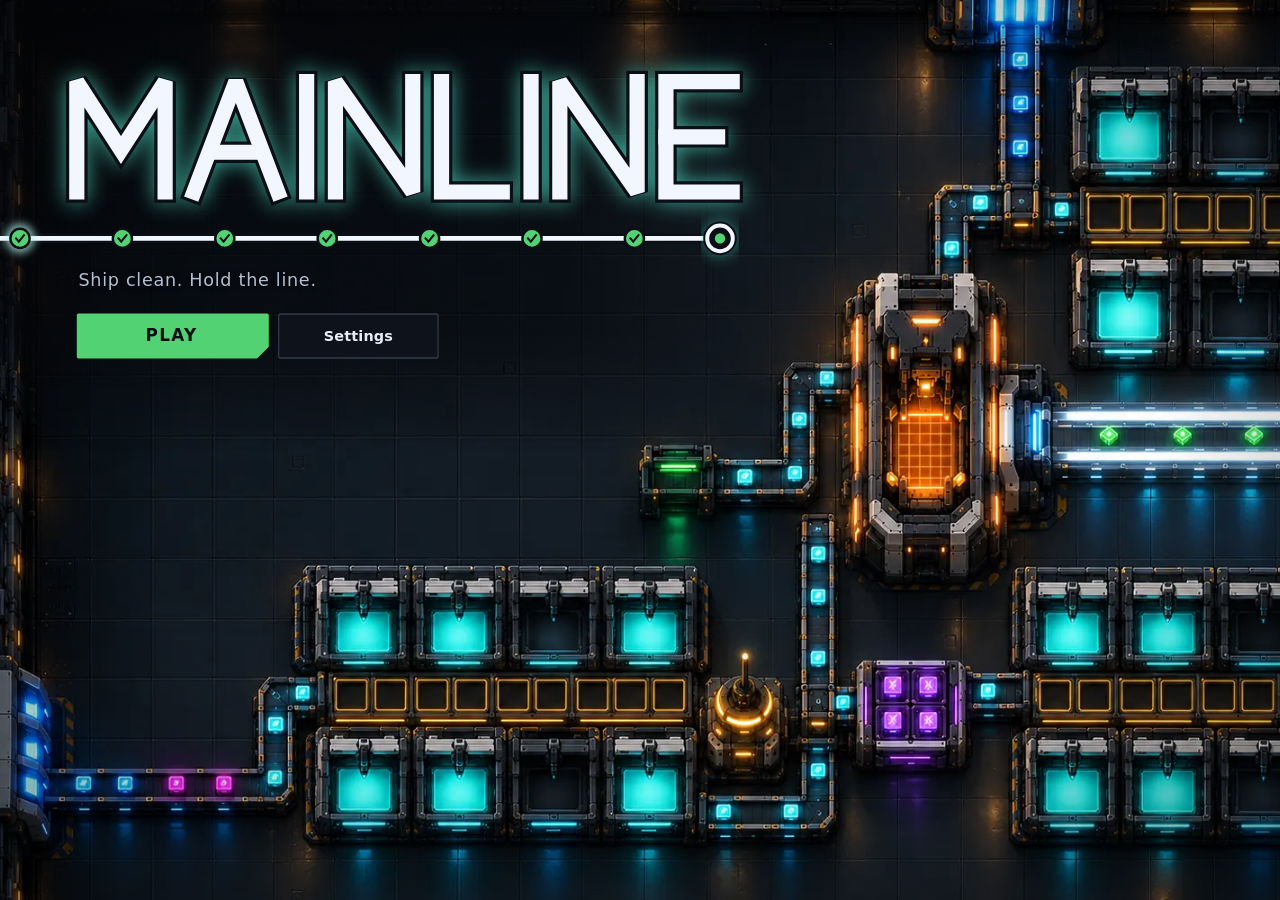
==== mainline/index.html @ 899e0c00 "Add Mainline, a factory builder" ====
<!doctype html>
<html lang="en">
<head>
<meta charset="utf-8">
<meta name="viewport" content="width=device-width,initial-scale=1">
<title>Mainline</title>
<link rel="icon" href="data:,">
<style>
html,body{margin:0;height:100%;background:#0d1117;overflow:hidden}
#app{position:fixed;inset:0}
#world{position:absolute;left:0;top:0;display:block}
#hud{position:absolute;inset:0;pointer-events:none}
</style>
</head>
<body>
<div id="app"><canvas id="world"></canvas><div id="hud"></div></div>
<script type="application/json" id="mainline-art">{"manifest":{"version":2,"pxPerTile":128,"assets":{"belt-cap-n":{"sprite":"sprBelt","kind":"body","tiles":[1,1],"pxPerTile":128,"px":[112,22],"height":"flat","draw":{"x":0.0647,"y":0,"w":0.875,"h":0.1719},"overhang":0,"overhangSolid":0,"emissive":[{"x":0.096,"y":0.07,"w":0.812,"h":0.039}],"files":{"body":"final/belt-cap-n.webp","glow":"final/belt-cap-n.glow.webp"},"accent":"none","anchors":{}},"belt-cap-s":{"sprite":"sprBelt","kind":"body","tiles":[1,1],"pxPerTile":128,"px":[112,30],"height":"flat","draw":{"x":0.0647,"y":0.7656,"w":0.875,"h":0.2344},"overhang":0,"overhangSolid":0,"emissive":[{"x":0.096,"y":0.797,"w":0.812,"h":0.039}],"files":{"body":"final/belt-cap-s.webp","glow":"final/belt-cap-s.glow.webp"},"accent":"none","anchors":{}},"belt-cap-w":{"sprite":"sprBelt","kind":"body","tiles":[1,1],"pxPerTile":128,"px":[23,100],"height":"flat","draw":{"x":0,"y":0.0938,"w":0.1797,"h":0.7812},"overhang":0,"overhangSolid":0,"emissive":[{"x":0.086,"y":0.094,"w":0.039,"h":0.781}],"files":{"body":"final/belt-cap-w.webp","glow":"final/belt-cap-w.glow.webp"},"accent":"none","anchors":{},"mirrors":["belt-cap-e"]},"belt-ew":{"sprite":"sprBelt","kind":"body","tiles":[1,1],"pxPerTile":128,"px":[128,118],"height":"flat","draw":{"x":0,"y":0.0753,"w":1,"h":0.9219},"overhang":0,"overhangSolid":0,"emissive":[{"x":0.094,"y":0.146,"w":0.812,"h":0.688}],"meanColor":"#37383B","files":{"body":"final/belt-ew.webp","glow":"final/belt-ew.glow.webp"},"accent":"none","anchors":{"bed":{"x":0,"y":0.247,"w":1,"h":0.516},"strips":[{"x":0,"y":0.146,"w":1,"h":0.047},{"x":0,"y":0.786,"w":1,"h":0.047}]}},"belt-ne":{"sprite":"sprBelt","kind":"body","tiles":[1,1],"pxPerTile":128,"px":[121,127],"height":"flat","draw":{"x":0.0547,"y":0,"w":0.9453,"h":0.9922},"overhang":0,"overhangSolid":0,"emissive":[{"x":0.109,"y":0.031,"w":0.852,"h":0.852}],"meanColor":"#323437","files":{"body":"final/belt-ne.webp","glow":"final/belt-ne.glow.webp"},"accent":"none","anchors":{"bed":{"x":0.234,"y":0,"w":0.766,"h":0.763},"turn":{"x":1,"y":0,"r":0.5},"strips":{"r":[0.17,0.83]},"lane":{"r0":0.241,"r1":0.764}},"mirrors":["belt-nw"]},"belt-ns":{"sprite":"sprBelt","kind":"body","tiles":[1,1],"pxPerTile":128,"px":[114,128],"height":"flat","draw":{"x":0.0547,"y":0,"w":0.8906,"h":1},"overhang":0,"overhangSolid":0,"emissive":[{"x":0.141,"y":0.062,"w":0.719,"h":0.852}],"meanColor":"#37383B","files":{"body":"final/belt-ns.webp","glow":"final/belt-ns.glow.webp"},"accent":"none","anchors":{"bed":{"x":0.234,"y":0,"w":0.531,"h":1},"strips":[{"x":0.141,"y":0,"w":0.039,"h":1},{"x":0.82,"y":0,"w":0.039,"h":1}]}},"belt-se":{"sprite":"sprBelt","kind":"body","tiles":[1,1],"pxPerTile":128,"px":[120,118],"height":"flat","draw":{"x":0.0625,"y":0.0781,"w":0.9375,"h":0.9219},"overhang":0,"overhangSolid":0,"emissive":[{"x":0.109,"y":0.125,"w":0.844,"h":0.82}],"meanColor":"#333537","files":{"body":"final/belt-se.webp","glow":"final/belt-se.glow.webp"},"accent":"none","anchors":{"bed":{"x":0.234,"y":0.247,"w":0.766,"h":0.753},"turn":{"x":1,"y":1,"r":0.5},"strips":{"r":[0.17,0.83]},"lane":{"r0":0.236,"r1":0.759}},"mirrors":["belt-sw"]},"bridge-e":{"sprite":"sprBridge","kind":"body","tiles":[1,1],"pxPerTile":128,"px":[128,121],"height":"low","draw":{"x":0,"y":-0.0227,"w":1,"h":0.9453},"overhang":0.023,"overhangSolid":0,"emissive":[],"meanColor":"#47494E","files":{"body":"final/bridge-e.webp"},"accent":"none","anchors":{"lamp":{"x":0.11,"y":0.08,"r":0.05},"tube":{"x":0.74,"y":-0.023,"w":0.26,"h":0.73},"span":{"x":1,"y":0.31,"r":0.19},"ramp":[{"x":0,"y":0.52},{"x":0.76,"y":0.33}]},"mirrors":["bridge-w"]},"bridge-n":{"sprite":"sprBridge","kind":"body","tiles":[1,1],"pxPerTile":128,"px":[128,148],"height":"low","draw":{"x":0,"y":-0.1562,"w":1,"h":1.1562},"overhang":0.156,"overhangSolid":0.156,"emissive":[],"meanColor":"#45474B","files":{"body":"final/bridge-n.webp"},"accent":"none","anchors":{"lamp":{"x":0.89,"y":0.73,"r":0.055},"tube":{"x":0,"y":-0.157,"w":1,"h":0.25},"span":{"x":0.5,"y":-0.02,"r":0.19},"ramp":[{"x":0.5,"y":1},{"x":0.5,"y":0.08}]}},"bridge-s":{"sprite":"sprBridge","kind":"body","tiles":[1,1],"pxPerTile":128,"px":[128,127],"height":"low","draw":{"x":0,"y":0.0078,"w":1,"h":0.9922},"overhang":0,"overhangSolid":0,"emissive":[],"meanColor":"#434448","files":{"body":"final/bridge-s.webp"},"accent":"none","anchors":{"lamp":{"x":0.875,"y":0.075,"r":0.05},"tube":{"x":0.1,"y":0.655,"w":0.8,"h":0.345},"span":{"x":0.5,"y":0.85,"r":0.19},"ramp":[{"x":0.5,"y":0},{"x":0.5,"y":0.62}]}},"checks-ew":{"sprite":"sprChecks","kind":"body","tiles":[1,1],"pxPerTile":128,"px":[72,136],"height":"low","draw":{"x":0.2188,"y":-0.0625,"w":0.5625,"h":1.0625},"overhang":0.062,"overhangSolid":0.062,"emissive":[{"x":0.219,"y":0.188,"w":0.5,"h":0.438},{"x":0.281,"y":0.875,"w":0.438,"h":0.125}],"meanColor":"#3C3F43","lit":"always","files":{"body":"final/checks-ew.webp","glow":"final/checks-ew.glow.webp"},"accent":"shipped","anchors":{"lamp":{"x":0.685,"y":0.125,"r":0.05},"stamp":{"x":0.4,"y":0.335,"w":0.2,"h":0.17},"doors":[{"x":0.5,"y":0.03,"side":0},{"x":0.5,"y":0.93,"side":2}]}},"checks-ns":{"sprite":"sprChecks","kind":"body","tiles":[1,1],"pxPerTile":128,"px":[128,88],"height":"low","draw":{"x":0,"y":0.1562,"w":1,"h":0.6875},"overhang":0,"overhangSolid":0,"emissive":[{"x":0.125,"y":0.218,"w":0.75,"h":0.625}],"meanColor":"#3D4043","lit":"always","files":{"body":"final/checks-ns.webp","glow":"final/checks-ns.glow.webp"},"accent":"shipped","anchors":{"lamp":{"x":0.86,"y":0.29,"r":0.05},"stamp":{"x":0.36,"y":0.33,"w":0.24,"h":0.17},"doors":[{"x":0.05,"y":0.45,"side":3},{"x":0.95,"y":0.45,"side":1}]}},"chips":{"sprite":"items","kind":"sheet","tiles":[1,1],"pxPerTile":128,"px":[128,128],"files":{"request":"final/chips-request.webp","change":"final/chips-change.webp","note":"final/chips-note.webp","card":"final/chips-card.webp"},"parts":{"request":{"w":0.5625,"h":0.5938},"change":{"w":0.5781,"h":0.3906},"note":{"w":0.5625,"h":0.5},"card":{"w":0.2969,"h":0.3125}},"accent":"none","anchors":{}},"controller":{"sprite":"sprController","kind":"body","tiles":[2,2],"pxPerTile":128,"px":[248,288],"height":"mast","draw":{"x":0.0312,"y":-0.36,"w":1.9375,"h":2.25},"overhang":0.36,"overhangSolid":0,"emissive":[{"x":0.343,"y":0.015,"w":1.312,"h":1.375},{"x":0.656,"y":1.765,"w":0.688,"h":0.062},{"x":0.906,"y":-0.36,"w":0.188,"h":0.188}],"meanColor":"#363537","glowBy":{"idle":0.12,"pass":1},"lit":"state","files":{"body":"final/controller.webp","glow":"final/controller.glow.webp"},"accent":"task","anchors":{"lamp":{"x":1.79,"y":0.21,"r":0.08},"socket":{"x":1,"y":0.72,"r":0.21},"ring":{"x":1,"y":0.71,"rx":0.62,"ry":0.55,"inner":0.52},"list":{"x":0.7,"y":0.95,"w":0.6,"h":0.24}}},"decal-hazard":{"sprite":"floor paint","kind":"decal","tiles":[3,1],"pxPerTile":64,"px":[224,27],"draw":{"x":0,"y":0,"w":3.5,"h":0.4219},"files":{"body":"final/decal-hazard.webp"},"accent":"decision","anchors":{}},"decal-zone":{"sprite":"floor paint","kind":"decal","tiles":[3,2],"pxPerTile":64,"px":[192,116],"draw":{"x":0,"y":0,"w":3,"h":1.8125},"files":{"body":"final/decal-zone.webp"},"accent":"none","anchors":{}},"dock":{"sprite":"sprDock","kind":"body","tiles":[2,4],"pxPerTile":128,"px":[248,606],"height":"edge","draw":{"x":0.0312,"y":-0.7644,"w":1.9375,"h":4.7344},"overhang":0.764,"overhangSolid":0.764,"emissive":[{"x":0.281,"y":0.486,"w":1.438,"h":2.688},{"x":0.343,"y":-0.764,"w":1.438,"h":0.125},{"x":0.281,"y":3.674,"w":1.438,"h":0.125},{"x":0.093,"y":-0.576,"w":0.125,"h":0.188},{"x":1.781,"y":-0.576,"w":0.125,"h":0.188}],"meanColor":"#27292D","lit":"state","files":{"body":"final/dock.webp","glow":"final/dock.glow.webp"},"accent":"decision","anchors":{"lamp":{"x":1.49,"y":0.3,"r":0.06},"bell":{"x":0.51,"y":0.3,"r":0.06},"desk":{"x":0.38,"y":0.52,"w":1.22,"h":0.12},"hold":{"x":0.5,"y":1,"w":1,"h":1.92,"cols":4,"rows":8},"rules":{"x":0.38,"y":3.26,"w":1.24,"h":0.11},"shipDoor":{"x":1.82,"y":1.56,"w":0.08,"h":0.8},"inlets":[{"x":0.5,"y":-0.27,"side":0},{"x":1.5,"y":-0.27,"side":0},{"x":0.14,"y":0.5,"side":3},{"x":0.14,"y":1.5,"side":3},{"x":0.14,"y":2.5,"side":3},{"x":0.14,"y":3.5,"side":3},{"x":0.5,"y":3.9,"side":2},{"x":1.5,"y":3.9,"side":2}],"crane":{"x":0.08,"y":-0.76,"w":1.84,"h":0.95}}},"floor":{"sprite":"floor","kind":"texture","tiles":[8,8],"pxPerTile":64,"px":[512,512],"files":{"body":"final/floor.webp"},"accent":"none","anchors":{}},"intake-e":{"sprite":"sprIntake","kind":"body","tiles":[1,1],"pxPerTile":128,"px":[128,124],"height":"low","draw":{"x":0,"y":0.0713,"w":1,"h":0.9688},"overhang":0,"overhangSolid":0,"emissive":[{"x":0.188,"y":0.259,"w":0.688,"h":0.5}],"meanColor":"#373A3E","glowBy":{"dark":0,"working":0.9},"lit":"state","files":{"body":"final/intake-e.webp","glow":"final/intake-e.glow.webp"},"accent":"request","anchors":{"lamp":{"x":0.865,"y":0.145,"r":0.06},"trayPips":{"x":0.29,"y":0.84,"w":0.46,"h":0.07},"hood":{"x":0,"y":0.17,"w":0.235,"h":0.71},"plate":{"x":0.22,"y":0.37,"w":0.6,"h":0.26},"outlet":{"x":0.9,"y":0.49}},"mirrors":["intake-w"]},"intake-n":{"sprite":"sprIntake","kind":"body","tiles":[1,1],"pxPerTile":128,"px":[128,124],"height":"low","draw":{"x":0,"y":0.0312,"w":1,"h":0.9688},"overhang":0,"overhangSolid":0,"emissive":[{"x":0.125,"y":0.156,"w":0.688,"h":0.625}],"meanColor":"#3A3C40","glowBy":{"dark":0,"working":0.9},"lit":"state","files":{"body":"final/intake-n.webp","glow":"final/intake-n.glow.webp"},"accent":"request","anchors":{"lamp":{"x":0.905,"y":0.105,"r":0.055},"trayPips":{"x":0.06,"y":0.2,"w":0.07,"h":0.4},"hood":{"x":0.08,"y":0.67,"w":0.84,"h":0.28},"plate":{"x":0.25,"y":0.2,"w":0.5,"h":0.5},"outlet":{"x":0.5,"y":0.07}}},"intake-s":{"sprite":"sprIntake","kind":"body","tiles":[1,1],"pxPerTile":128,"px":[128,122],"height":"low","draw":{"x":0,"y":0.0469,"w":1,"h":0.9531},"overhang":0,"overhangSolid":0,"emissive":[{"x":0.25,"y":0.172,"w":0.5,"h":0.562}],"meanColor":"#3A3E42","glowBy":{"dark":0,"working":0.9},"lit":"state","files":{"body":"final/intake-s.webp","glow":"final/intake-s.glow.webp"},"accent":"request","anchors":{"lamp":{"x":0.925,"y":0.115,"r":0.05},"trayPips":{"x":0.065,"y":0.27,"w":0.06,"h":0.38},"hood":{"x":0.1,"y":0.03,"w":0.8,"h":0.235},"plate":{"x":0.27,"y":0.23,"w":0.47,"h":0.47},"outlet":{"x":0.5,"y":0.93}}},"keyart":{"sprite":"title screen","kind":"illustration","tiles":[16,10],"pxPerTile":100,"px":[1600,1000],"files":{"body":"final/keyart.webp"},"accent":"none","anchors":{}},"library":{"sprite":"sprLibrary","kind":"body","tiles":[2,2],"pxPerTile":128,"px":[248,252],"height":"bay","draw":{"x":0.0312,"y":0.0012,"w":1.9375,"h":1.9688},"overhang":0,"overhangSolid":0,"emissive":[{"x":0.156,"y":1.563,"w":1.688,"h":0.125},{"x":0.343,"y":1.813,"w":1.312,"h":0.125}],"meanColor":"#35373B","glowBy":{"emptyShelf":0.3,"currentNote":0.8},"lit":"always","files":{"body":"final/library.webp","glow":"final/library.glow.webp"},"accent":"context","anchors":{"lamp":{"x":1.69,"y":0.09,"r":0.06},"slots":[{"x":0.165,"y":0.27,"w":0.31,"h":1.22},{"x":0.6,"y":0.27,"w":0.31,"h":1.22},{"x":1.065,"y":0.27,"w":0.31,"h":1.22},{"x":1.5,"y":0.27,"w":0.31,"h":1.22}],"doors":[{"x":0.5,"y":0.06,"side":0},{"x":1.5,"y":0.06,"side":0},{"x":1.94,"y":0.5,"side":1},{"x":1.94,"y":1.5,"side":1},{"x":1.5,"y":1.94,"side":2},{"x":0.5,"y":1.94,"side":2},{"x":0.06,"y":1.5,"side":3},{"x":0.06,"y":0.5,"side":3}]}},"mainline":{"sprite":"sprMainline","kind":"body","tiles":[2,2],"pxPerTile":128,"px":[256,256],"height":"flat","draw":{"x":0,"y":0,"w":2,"h":2},"overhang":0,"overhangSolid":0,"emissive":[{"x":0,"y":0.438,"w":2,"h":0.25},{"x":0,"y":1.25,"w":2,"h":0.25}],"meanColor":"#2E333B","lit":"state","files":{"body":"final/mainline.webp","glow":"final/mainline.glow.webp"},"accent":"review","anchors":{"rails":[{"x":0,"y":0.49,"w":2,"h":0.125},{"x":0,"y":1.28,"w":2,"h":0.13}],"bed":{"x":0,"y":0.63,"w":2,"h":0.64}}},"pillar":{"sprite":"sprPillar","kind":"body","tiles":[2,2],"pxPerTile":128,"px":[248,248],"height":"low","draw":{"x":0.0312,"y":0.0325,"w":1.9375,"h":1.9375},"overhang":0,"overhangSolid":0,"emissive":[{"x":0.414,"y":1.54,"w":1.172,"h":0.055}],"meanColor":"#1F2125","files":{"body":"final/pillar.webp","glow":"final/pillar.glow.webp"},"accent":"none","anchors":{}},"plates":{"sprite":"cards and the shipped bead","kind":"sheet","tiles":[1,1],"pxPerTile":128,"px":[128,128],"files":{"queued":"final/plates-queued.webp","active":"final/plates-active.webp","shipped":"final/plates-shipped.webp"},"parts":{"queued":{"w":0.3438,"h":0.3203},"active":{"w":0.3438,"h":0.3359},"shipped":{"w":0.2969,"h":0.3047}},"accent":"none","anchors":{}},"port-n":{"sprite":"sprPort","kind":"body","tiles":[3,2],"pxPerTile":128,"px":[389,350],"height":"edge","draw":{"x":-0.0195,"y":-0.7344,"w":3.0391,"h":2.7344},"overhang":0.734,"overhangSolid":0.734,"emissive":[{"x":0.292,"y":0.078,"w":2.438,"h":0.75},{"x":2.105,"y":1.078,"w":0.812,"h":0.625},{"x":0.105,"y":1.078,"w":0.75,"h":0.625},{"x":1.168,"y":1.078,"w":0.688,"h":0.625}],"meanColor":"#393D42","lit":"state","files":{"body":"final/port-n.webp","glow":"final/port-n.glow.webp"},"accent":"request","anchors":{"mouths":[{"x":0.2,"y":1.15,"w":0.6,"h":0.49},{"x":1.2,"y":1.15,"w":0.6,"h":0.49},{"x":2.2,"y":1.15,"w":0.6,"h":0.49}],"bar":{"x":0.33,"y":0.107,"w":2.33,"h":0.114},"stack":{"x":0.967,"y":0.372,"w":1.074,"h":0.278,"holds":12},"mapEdge":{"side":"north","y":1},"stencil":{"x":3.4,"y":1.25,"w":3,"h":0.5}}},"port-s":{"sprite":"sprPort","kind":"body","tiles":[3,2],"pxPerTile":128,"px":[417,272],"height":"edge","draw":{"x":-0.1289,"y":0.003,"w":3.2578,"h":2.125},"overhang":0,"overhangSolid":0,"emissive":[{"x":0.121,"y":1.253,"w":2.75,"h":0.188},{"x":0.121,"y":0.003,"w":0.75,"h":0.625},{"x":1.121,"y":0.003,"w":0.75,"h":0.625},{"x":2.121,"y":0.003,"w":0.75,"h":0.625}],"meanColor":"#363A3F","lit":"state","files":{"body":"final/port-s.webp","glow":"final/port-s.glow.webp"},"accent":"request","anchors":{"mouths":[{"x":0.217,"y":0.099,"w":0.564,"h":0.402},{"x":1.217,"y":0.099,"w":0.564,"h":0.402},{"x":2.217,"y":0.099,"w":0.564,"h":0.402}],"bar":{"x":0.196,"y":1.28,"w":2.606,"h":0.08},"stack":{"x":0.955,"y":0.999,"w":1.087,"h":0.189,"holds":12},"mapEdge":{"side":"south","y":1},"stencil":{"x":3.4,"y":0.25,"w":3,"h":0.5}}},"port-w":{"sprite":"sprPort","kind":"body","tiles":[2,3],"pxPerTile":128,"px":[267,435],"height":"edge","draw":{"x":-0.129,"y":-0.0964,"w":2.0859,"h":3.3984},"overhang":0.096,"overhangSolid":0.096,"emissive":[{"x":1.121,"y":2.154,"w":0.75,"h":0.688},{"x":1.121,"y":1.154,"w":0.75,"h":0.625},{"x":0.183,"y":0.092,"w":0.188,"h":2.438},{"x":1.121,"y":0.216,"w":0.75,"h":0.562}],"meanColor":"#36383D","lit":"state","files":{"body":"final/port-w.webp","glow":"final/port-w.glow.webp"},"accent":"request","anchors":{"mouths":[{"x":1.205,"y":0.275,"w":0.59,"h":0.45},{"x":1.205,"y":1.275,"w":0.59,"h":0.45},{"x":1.205,"y":2.275,"w":0.59,"h":0.45}],"bar":{"x":0.2025,"y":0.163,"w":0.1,"h":2.308},"stack":{"x":0.389,"y":0.782,"w":0.311,"h":1.107,"holds":12},"mapEdge":{"side":"west","x":1},"stencil":{"x":1.2,"y":-0.75,"w":3,"h":0.5}},"mirrors":["port-e"]},"rack":{"sprite":"sprRack","kind":"body","tiles":[1,1],"pxPerTile":128,"px":[128,107],"height":"flat","draw":{"x":0,"y":0.082,"w":1,"h":0.8359},"overhang":0,"overhangSolid":0,"emissive":[{"x":0,"y":0.27,"w":1,"h":0.438},{"x":0.062,"y":0.832,"w":0.875,"h":0.062}],"meanColor":"#1D1E20","glowBy":{"lit":0.6},"lit":"always","files":{"body":"final/rack.webp","glow":"final/rack.glow.webp"},"accent":"task","anchors":{"slots":[{"x":0.075,"y":0.285,"w":0.37,"h":0.37},{"x":0.545,"y":0.285,"w":0.38,"h":0.37}],"clipRail":{"x":0.07,"y":0.09,"w":0.86,"h":0.11},"clipDial":{"x":0.5,"y":0.03,"r":0.3},"clipLatch":{"x":0.5,"y":0.03,"r":0.3}}},"reviewer-ew":{"sprite":"sprReviewer","kind":"body","tiles":[1,1],"pxPerTile":128,"px":[81,122],"height":"low","draw":{"x":0.1836,"y":-0.1031,"w":0.6328,"h":0.9531},"overhang":0.103,"overhangSolid":0.095,"emissive":[{"x":0.246,"y":0.272,"w":0.562,"h":0.5},{"x":0.184,"y":-0.103,"w":0.375,"h":0.125}],"meanColor":"#3B3E43","lit":"always","files":{"body":"final/reviewer-ew.webp","glow":"final/reviewer-ew.glow.webp"},"accent":"review","anchors":{"lamp":{"x":0.64,"y":-0.035,"r":0.045},"badge":{"x":0.5,"y":0.5,"r":0.14},"bar":{"x":0.36,"y":0.38,"w":0.28,"h":0.25},"doors":[{"x":0.33,"y":0.05,"side":0},{"x":0.5,"y":0.92,"side":2}]}},"reviewer-ns":{"sprite":"sprReviewer","kind":"body","tiles":[1,1],"pxPerTile":128,"px":[128,127],"height":"low","draw":{"x":0,"y":-0.1342,"w":1,"h":0.9922},"overhang":0.134,"overhangSolid":0.119,"emissive":[{"x":0.25,"y":0.241,"w":0.562,"h":0.5},{"x":0.125,"y":-0.134,"w":0.438,"h":0.188}],"meanColor":"#3A3D41","lit":"always","files":{"body":"final/reviewer-ns.webp","glow":"final/reviewer-ns.glow.webp"},"accent":"review","anchors":{"lamp":{"x":0.73,"y":-0.035,"r":0.05},"badge":{"x":0.5,"y":0.49,"r":0.14},"bar":{"x":0.36,"y":0.37,"w":0.28,"h":0.25},"doors":[{"x":0.08,"y":0.5,"side":3},{"x":0.92,"y":0.5,"side":1}]}},"span-ew":{"sprite":"sprBridge","kind":"body","tiles":[1,1],"pxPerTile":128,"px":[128,70],"height":"low","draw":{"x":0,"y":0.2266,"w":1,"h":0.5469},"overhang":0,"overhangSolid":0,"emissive":[],"meanColor":"#545A60","files":{"body":"final/span-ew.webp"},"accent":"none","anchors":{"rails":{"x":0,"y":0.3,"w":1,"h":0.4}}},"span-ns":{"sprite":"sprBridge","kind":"body","tiles":[1,1],"pxPerTile":128,"px":[54,128],"height":"low","draw":{"x":0.2891,"y":0,"w":0.4219,"h":1},"overhang":0,"overhangSolid":0,"emissive":[],"meanColor":"#5D5F62","files":{"body":"final/span-ns.webp"},"accent":"none","anchors":{"rails":{"x":0.29,"y":0,"w":0.42,"h":1}}},"splitter-e-south":{"sprite":"sprSplitter","kind":"body","tiles":[1,1],"pxPerTile":128,"px":[128,126],"height":"low","draw":{"x":0,"y":0.0628,"w":1,"h":0.9844},"overhang":0,"overhangSolid":0,"emissive":[{"x":0.344,"y":0.477,"w":0.359,"h":0.227}],"meanColor":"#2E3136","files":{"body":"final/splitter-e-south.webp","glow":"final/splitter-e-south.glow.webp"},"accent":"none","anchors":{"lamp":{"x":0.83,"y":0.175,"r":0.04},"hood":{"x":0.19,"y":0.235,"w":0.62,"h":0.53},"doors":[{"x":0.95,"y":0.5,"side":1,"role":"front"},{"x":0.5,"y":0.1,"side":0,"role":"side"},{"x":0.5,"y":0.97,"side":2,"role":"side"}],"inlet":{"x":0.05,"y":0.5,"side":3},"blade":{"x":0.344,"y":0.477,"w":0.352,"h":0.211}},"mirrors":["splitter-w-south"]},"splitter-e":{"sprite":"sprSplitter","kind":"body","tiles":[1,1],"pxPerTile":128,"px":[128,127],"height":"low","draw":{"x":0,"y":0.0739,"w":1,"h":0.9922},"overhang":0,"overhangSolid":0,"emissive":[{"x":0.336,"y":0.277,"w":0.414,"h":0.273}],"meanColor":"#2E3137","files":{"body":"final/splitter-e.webp","glow":"final/splitter-e.glow.webp"},"accent":"none","anchors":{"lamp":{"x":0.83,"y":0.18,"r":0.04},"hood":{"x":0.19,"y":0.21,"w":0.62,"h":0.58},"doors":[{"x":0.95,"y":0.5,"side":1,"role":"front"},{"x":0.5,"y":0.11,"side":0,"role":"side"},{"x":0.5,"y":0.95,"side":2,"role":"side"}],"inlet":{"x":0.05,"y":0.5,"side":3},"blade":{"x":0.336,"y":0.285,"w":0.398,"h":0.258}},"mirrors":["splitter-w"]},"splitter-n":{"sprite":"sprSplitter","kind":"body","tiles":[1,1],"pxPerTile":128,"px":[128,125],"height":"low","draw":{"x":0,"y":0.0717,"w":1,"h":0.9766},"overhang":0,"overhangSolid":0,"emissive":[{"x":0.195,"y":0.251,"w":0.344,"h":0.578}],"meanColor":"#303238","files":{"body":"final/splitter-n.webp","glow":"final/splitter-n.glow.webp"},"accent":"none","anchors":{"lamp":{"x":0.83,"y":0.175,"r":0.04},"hood":{"x":0.19,"y":0.235,"w":0.62,"h":0.53},"doors":[{"x":0.5,"y":0.1,"side":0,"role":"front"},{"x":0.95,"y":0.5,"side":1,"role":"side"},{"x":0.05,"y":0.5,"side":3,"role":"side"}],"inlet":{"x":0.5,"y":0.97,"side":2},"blade":{"x":0.203,"y":0.251,"w":0.328,"h":0.57}}},"splitter-s":{"sprite":"sprSplitter","kind":"body","tiles":[1,1],"pxPerTile":128,"px":[128,127],"height":"low","draw":{"x":0,"y":0.0639,"w":1,"h":0.9922},"overhang":0,"overhangSolid":0,"emissive":[{"x":0.328,"y":0.314,"w":0.43,"h":0.516}],"meanColor":"#2F3237","files":{"body":"final/splitter-s.webp","glow":"final/splitter-s.glow.webp"},"accent":"none","anchors":{"lamp":{"x":0.83,"y":0.175,"r":0.04},"hood":{"x":0.185,"y":0.225,"w":0.63,"h":0.53},"doors":[{"x":0.5,"y":0.97,"side":2,"role":"front"},{"x":0.05,"y":0.5,"side":3,"role":"side"},{"x":0.95,"y":0.5,"side":1,"role":"side"}],"inlet":{"x":0.5,"y":0.1,"side":0},"blade":{"x":0.328,"y":0.314,"w":0.414,"h":0.508}}},"wall-corner":{"sprite":"wall","kind":"body","tiles":[1,1],"pxPerTile":128,"px":[128,341],"height":"edge","draw":{"x":0,"y":-1.6641,"w":1,"h":2.6641},"overhang":1.664,"overhangSolid":1.656,"emissive":[{"x":0.125,"y":0.648,"w":0.75,"h":0.062}],"meanColor":"#222528","lit":"always","files":{"body":"final/wall-corner.webp","glow":"final/wall-corner.glow.webp"},"accent":"request","anchors":{"mapEdge":{"corner":"north-west","x":1,"y":1},"cap":{"x":0,"y":-1.664,"w":1,"h":0.305}},"mirrors":["wall-corner-ne"]},"wall-ew":{"sprite":"wall","kind":"body","tiles":[4,1],"pxPerTile":128,"px":[512,249],"height":"edge","draw":{"x":0,"y":-0.9453,"w":4,"h":1.9453},"overhang":0.945,"overhangSolid":0.945,"emissive":[{"x":0.062,"y":0.68,"w":0.875,"h":0.125},{"x":1.062,"y":0.68,"w":0.875,"h":0.125},{"x":2.062,"y":0.68,"w":0.875,"h":0.125},{"x":3.062,"y":0.68,"w":0.875,"h":0.125}],"meanColor":"#242629","lit":"always","files":{"body":"final/wall-ew.webp","glow":"final/wall-ew.glow.webp"},"accent":"request","anchors":{"mapEdge":{"side":"north","y":1},"plinth":{"x":0,"y":0.61,"w":4,"h":0.39},"cap":{"x":0,"y":-0.945,"w":4,"h":0.172}}},"wall-ns":{"sprite":"wall","kind":"body","tiles":[1,4],"pxPerTile":128,"px":[128,545],"height":"edge","draw":{"x":0,"y":-0.2578,"w":1,"h":4.2578},"overhang":0.258,"overhangSolid":0.258,"emissive":[{"x":0.812,"y":-0.258,"w":0.125,"h":1.938},{"x":0.875,"y":2.804,"w":0.062,"h":0.812}],"meanColor":"#27292C","lit":"always","files":{"body":"final/wall-ns.webp","glow":"final/wall-ns.glow.webp"},"accent":"request","anchors":{"mapEdge":{"side":"west","x":1},"cap":{"x":0,"y":-0.258,"w":0.148,"h":4.258}},"mirrors":["wall-ns-e"]},"worker":{"sprite":"sprWorker","kind":"body","tiles":[2,2],"pxPerTile":128,"px":[248,252],"height":"bay","draw":{"x":0.0312,"y":0.0012,"w":1.9375,"h":1.9688},"overhang":0,"overhangSolid":0,"emissive":[{"x":0.219,"y":0.376,"w":1.562,"h":1.188},{"x":0.406,"y":1.689,"w":1.188,"h":0.188},{"x":1.469,"y":0.001,"w":0.25,"h":0.125}],"meanColor":"#373A3E","glowBy":{"dark":0,"copying":0.35,"working":[0.6,0.7,0.8,0.9],"holding":0.2},"lit":"state","files":{"body":"final/worker.webp","glow":"final/worker.glow.webp"},"accent":"change","anchors":{"lamp":{"x":1.526,"y":0.215,"r":0.09},"plate":{"x":0.535,"y":0.658,"w":0.93,"h":0.817},"window":{"x":0.483,"y":1.727,"w":1.034,"h":0.096},"doors":[{"x":0.5,"y":0.09,"side":0},{"x":1.2,"y":0.07,"side":0},{"x":1.9,"y":0.5,"side":1},{"x":1.9,"y":1.5,"side":1},{"x":1.5,"y":1.9,"side":2},{"x":0.5,"y":1.9,"side":2},{"x":0.1,"y":1.5,"side":3},{"x":0.1,"y":0.5,"side":3}]}}}},"files":{"final/belt-cap-n.webp":"UklGRoICAABXRUJQVlA4WAoAAAAQAAAAbwAAFQAAQUxQSFMBAAARCUVtGzEdN/lDvtcxiOh/8rtSHzUaObKtvW0j57xB78+LzOkP+Ama/cWw9Z3fNebVHCyA6iMmYAKe/InL+sRzJwi4IIDnZr7i0n70+MFbzxzHC/nuh6fyDexz86XjHvU4tttn2/WaHM5b9n1/7fE2MzPjbsK8c2SbU3LL9R02MjfE4xGUROY2kezcE5z/P+HS/oMMi12GiBHSISkMkgEBIYCQys5Bp1nSLQRA6Os0YBYREFIhgCCxsTwVi+UpBFKRZrAnDDRc0shSCSBZJASQnNlAqRcWKWRx/[base64]/Kw3XonWLiZJYxUOHgw6ryQXEQzCsAAP7eNKvQWlF19qduheQz0MtOY9PxmzbolxZtWJLlwzNiSG44MDSWDK8MLYNh9hrvY+NU3LftuCn2OfKXSEA+D41vmKEOnvEy/4uQH2kB9o/zHIBZzKtd6Q5KXk+mBHrrk9hTeum2CfkbI+UNwdB3mNXBUVxCM8/koZVxXUaowNC/h1u0bYh3+ki8S07Bgaj5Rr/qlqj1Oq9oqU8XLJXKSNV4delujU+Wj/jPNOpDoaFWTcPR+/kXcsyPH4vasGNKlX4AAAA=","final/belt-cap-n.glow.webp":"[base64]/FUYURQIADrgFaIQFTWzL5dXMBtt0B+2zELWNrDVvklCagAVkwtZLkFWEGXwy5YOk1Lrw5kRkQ/uOHfi8POWcE8v/n/RIHARkYRWH0qwA1BGAURR3IgbAAaEvjtN3SBLnY5p+3dTIwnlD1GTOKId1lBB2Tx/g9ASwW5pEGqM5jGC8F3hOAD0IxCHAfxRR0P51yzAoiKFuPwOmNpwQ8AIKO/KwRQMtjDlpAruhJDLiPBnKBBViFSiZXwcKQq8ICXAAWBjTNfX7BUsB42WFA0G8FAThAMLxTDsCp7VAMuu6iiaLxXBRvaAIAVlA4IDoAAABwAwCdASpwABYAPpVKoU0lpCMiIkgAsBKJZwAAEXTvFZl4toAA/u4nH/+rvzt+p72P/Xqlrk3AAAAA","final/belt-cap-s.webp":"UklGRswCAABXRUJQVlA4WAoAAAAQAAAAbwAAHQAAQUxQSJ4BAAARCQVtIyF5Rv+KyUJE/ycAABHNmAtmQXWWEvj3DTRUZG2ba1X0zSh6BthPAYdG4vC9x+NQeBhE3/z/[base64]/aUogtTRfx1WX2fTqtsd+/uU5GSdVwGZ3HcZxj15aGmsQHZm0yFlMBQ3895jmjjZPlFJg7WwXrgiAPDEmM0cyVok0JI1ncZTYT+8GA3/qTZMe6k2glGnkrNf5/4hEOwUAzjjIda05G6f/NoVdMzrCAAAA==","final/belt-cap-s.glow.webp":"UklGRtQBAABXRUJQVlA4WAoAAAAQAAAAbwAAHQAAQUxQSHQBAAAd8GTbtmzbjST1uTbC3EcWdUD9awLUIo7x3lkzcc9FHJOJiJgAf7Z5lmf948hNf85jjvyM/j4y25+Wu/0J6VUl77559+7gKlFRRJ8EFX2SJ32SpkGfpHFs9S76wxffNZw3H30wuVD2HLcVaJ48xsqTIn76dZQ84VIysQ+1X3386Uvx7ps5But+HPcNuw9lKOpgcayqoA2BCqpqxDXrcX/4YhvI9i2ku0MdvRms2JvM0mDcV9iVqCZj/YLtlZvOxO3r6NKYrdipYDHsuN23dlprZwy23RiNbNqYis1NdJme7j7MeW9bfPvpj+dlK+ayBjEqKvYsC5nansURem13d94e23aMbGJ3BlZl9nXtw3sfvhtcX3zy+UsS5fRYtlZU1GRcE80l05gru4qTMydeX82hu8was/sww5q3zwR5/90Iffni9VXcHrhQz4MDFxy41GOOZHZhtH5+VM5YSNz28je2fzr/bz1/Os4V/VO53nrvZftncgZWUDggOgAAALADAJ0BKnAAHgA+lUqhTSWkIyIiSACwEolnAHYAACVxemd4rL0AAP7uJx//q7E+FCCf+CepakAAAAA=","final/belt-cap-w.webp":"UklGRkYCAABXRUJQVlA4WAoAAAAQAAAAFgAAYwAAQUxQSAIBAAAZkFvbtu0ma189o1JJiamEZqiDiBbIJfnezefKb2E3EBET8O3z7RLErz+us8avL7dg5vvPT8voeHAyG+Y80916PfN8UgeoMQZuLEIst6VRFkF5IC/rIuWQOiWWNaTxQpUEaqxX3C6JSOMCMTJIlfC+h9QJVFivFLW4OYgyDiBCi9slUSmRsLpodnlbcTOkYi/SbvqmToqZg1hAnyTZAYU8AbpZC6BP2mbDRkz+yblOinpDDQ8H4pSrAyXO5HwgLGEbodZ2fYAYoahFLrGI1CohqIM6BzHKgfxPz4VX5GnVirWccKPGPufK4KPGOpn/UWvfc9m8xzIcqBNuDrxasa7WIAZWUDggHgEAAHAHAJ0BKhcAZAA+bTCTRiQjIaErdmuIgA2JaS++rwABWAnWeyZDwOymuR8X3iQxHAbZ5gR8Ex/QJKxsHBXY/M1emLyAAP78zMlQcjCBVUOn/b5qfTydoPb6F26YMyXC76WbNdb8XUdy7IWu2YbW6574cYqjBtfrrdeCctAozViMaIK7GJxiSH/Enle2+qM1PLCun/A1se9XbuRuWWxMhXwqOO6oRa3yuAuYQVt8uRUzOCVmTxw6Xn47h9uE7Oq0gEu1FHvXP6d00ZbOXHOyuTcbjr56M9EwOZjOtgfP7//K1FfGmDBOJ4Wt7ebLVvzD585An9T5jGjJ1Pi8m/VmzktYhx8Wr6L9brgk+wP931luWh+p/L/YyyBN7NZgAAA=","final/belt-cap-w.glow.webp":"UklGRvwAAABXRUJQVlA4WAoAAAAQAAAAFgAAYwAAQUxQSJwAAAARcF3bVhPBWhYS29PJb1FINDQ7+XJBviOCgdtGiryMx/cI9R2a0cQ9mrFR78Cm4cZx6QyNQQKwLE+D6wHqro69EZwd8qaX7FE/wjWaWDuDlPJdbYGthCkObNzs5mRAGq8M+3UGzCDgRqNJkf63zgveiGuPTI/CbQHjNpdMkema6p72yHRDnbna2YImup+PP113/kkzuC0wXX8DlylWUDggOgAAAHADAJ0BKhcAZAA+lUqhTSWkIyIiSACwEolnAAARdO8VmXi2gAD+7icf/6u/O36nvY/9eqWuTcAAAAA=","final/belt-ew.webp":"UklGRqIHAABXRUJQVlA4WAoAAAAQAAAAfwAAdQAAQUxQSMQDAAARCQZtIzlS5tu+wh/xdQYR/Z8Alt3yV6mBvB3AlmQ0eSpLIIF0qgq0cGleTfLN+eQt4BmpjNc0dmRtW21bubinpE5ESkvoAD1wycgsspAicnf6QerETuwWzH/+85+GyzPrSsRTE5dZ7y2yzcRtrirCiAmYgE//tof6jsd6pxfhIcK6mid6g2f6poe5B08DxDd5rq8YIeCAAM7NPNXbPMu3nIRvALge42VejrV9n2f7skcAODq7n/BKD/cEj3We573Z9iMXHPvmI51X1PPc7r5mu/fe5HS/y3Ecj3a727Nnj4cJ+8WZbd8ld7n3cdjIviGeN1AS2bcdycGV4P6L5/pzBKSYU9Z2C0h/[base64]/fP6v3U4Fm97/[base64]/1lnNbVByftbrfN11cXPbUrx2//YI++Wj3BKy56GMx7ndXXptx73uu3gYPI7rLsfJzsGefYfjF/7xuvf/bNz2bWO/tvPeg+z7znl6Hk/yAg4I2/FRrxbW00/67aU9ARI+7LxddQEXJNadd6/yUl91w06IJPd+xjtdP0/doh/7M3zEgzyEAieE3N3e4UvO7R7reW5v9Bx/vAHy4A6HD3zc6xlW9Mi///Wn2wkBVlA4ILgDAABQFACdASqAAHYAPm0wkUYkIyGhsPRJEIANiWlr/GO6glQHPVDpdgshhp0H163KctlVUH8PBifxnxPumnE2Z4ntj8qoGyJjoCBa7vaDyLVg2qrqJMEHfXddbilB4808HIQLuIdjWzN1Ti8amf81wuxEvYDfeZRVrIHHB2T5iHxiA5iyQvwgdN/Tk8hYDoO1fLHEYiZI27EewN8aHjMKcOPYGQTHJnaFneMxMNgA/uRK9u5CtjLaCcd1TAyNgWfvuZYKPO6Y45WfAE/ZtUuLNqxJcwIH/NdN23WDDmdqLoQE16DM+NmVlNk4vStm2p94fNDzLrY4V5tZJH4GvW2Q8+TVj9HwUjvFN7KMwNdo0Wf/ciJhWuJwxZkveS0zTU5wM087/8nWjOTecUHdbKxa6sGEskrnjEHUsAJF/3jySWnZUmO5B6iWykLfiSlU+Dj5jiOWAzrkj0zFKodZIZNHmdKdvteUGJulasLVwo/brKbDIirZPmxmR0bL67b0/IO7e7msMd4C5ltinR9OPnBVuHfPEUCRdB1jvwwqarnxT/k3EUVT8m8+1vIzHGJRSS/ptOyqi/j6S2pKkixD9ygHFD/0d+88cMRe/wzt7TtgabkDNlQJfbsg1E3mmy9kLngMqDwwFvIOQVsOjmBtkQfTnGBSU+uhJm1pwCu1lXxqqrkbldy0S79xMEVMSxsBrWFutgjHLKbDPwho3DvO1ZwkfxYlBB4U8wxxrK0ALTujS5OHWwncxu96r/wknye8N9PRHnySttW1R1iTZ3nJE0H94vxHPc3DC2tTJDopS+FKMER32lBQFcpm2fQqujZIiW0iDIqxKUw1azZzt58YbjCUsyAK5eUKUpRSS1bqriWxq7PqIYb5pXM4SQnf9CFH5nTdyW/kPsMj0D/olJWk0UlT0owo8viLyA1+6XlQSjWk0QzWRltqNor/IUtIOuE5+QnvnvOZypYcINauf7stI+xl7YyO9vrtfOjnZH8nxdu260DNS6/sqtlAbT3ic6PpcBljgPOg5iOKU4ieq53XW+jKyVPYYAorRiLCLQSQJKIaXK8WrPxbBaPPn4TROaVzlAMqW4LN1nopSPvJKwbru5AbdE+6OHrdf8GEb+6Yd7YoFVa8hbaqt2D4Pq9W8XKou7qldeqjnlom8Ff0MJFvuRvjotJ/8+n39/xHa/TyJP/Xt8G3IPK41UxA2xEUn/H045IVFhUhCKx33+Op2UjmR0vLKHDx9zeqZk+0jFWzP/82z34rJDmmvge+cAAA","final/belt-ew.glow.webp":"UklGRhYEAABXRUJQVlA4WAoAAAAQAAAAfwAAdQAAQUxQSJsDAAARCcVtIylaOsr1XzLf/SP6PwEyGzMw8+M2A30MkD0ixIRrbMm2rWxbg7u7O1xBC+gBVzSaJtAEd4e4Ped5z4O8cZm7frlbtePJu2vh8NaJ2/PEk4qYgAk4I80zfRX7VZznHOd60xeYWQGcbakvg9ERk/EWRGO0YinGWVCwq9h+PKjdvmJmyfgStolBi1hzJjvcMl8UkaLjIlf5cW3VSqg0sYMNQoDBhzdw+nwiE4rqyvi8EvqxZCcmbKSJnS0OrzmEiZ3QeG/AbuzuLDHrXNkGEDBYMLIABhB02jN5MP1irxqqevavhrvEAGJmvCXRMTriLRnRMsACJy72XpEOsMZbkrhDFFCQQHqBaAxAjiNbvulgTNGrq9zvWhfgC9aIQO+NbchAAKMhR8vOjpLgx8JpOGZPmoykxiio/OQT/+74qBesiBrh3bZbPeQWgwQDoxBNI+bdgB4KEE3TB06gVABxFM/6y5AR3e/d6WH/yDgxCvE29ZzY0SyZaVFM5Kz1ZwPAXfrdfT68UX3FqGLBrGWyVeRMAbkIzaIgczVbASTuud2DriWqaGvGkMzWOwSyAIqJ83krjaBzO32d92BoZiDABDgNKlCHW3K6oRJOd6ggDaASEP6CPLzkaBD9Og9QzKthgAQolk/aBSS9E5rFNNOEAS+A2IumLdz3I///yP/ffhcYNN1P+nGuAoO2vaQLvPcmDKBxIe0h/fhSweyJK5B7aPvjq0ANnRB7+L1fvqBGMMCHfx69g+b87qGGu/7ylNcdAwKIz6GpsyFqLsHvDFV6N1UjdpDD+PizNUzTNPXeFd4TAxhABIARBoRnBBjhGc14RowA8IwYDNLhluD///zEgm2EG7Pjlw+4UgmgIGmatsxOYHZXB2B2FFAkhpxAPusRjzkwTiTd7/[base64]/j/MRPwy/6TkJld+vFVtg3TDIABiHkDATAAAmAgpg7srAJIJPqNcCQG+II3HSyW1ODdPyZgKIiuPZuZ7HWvf/F+wyveb5jv56/9N8I9kvYLg06N39V+GSfmAABWUDggVAAAALAGAJ0BKoAAdgA+lUqjTaWkIyIgiACwEolpbuF0mXAAAT22IvEFRz2xF4gqOe2IvEFRz2xF4gqOe2IvEE2AAP7+VJP/9XYnwoQT/wT1LUgAAAAAAA==","final/belt-ne.webp":"UklGRsgKAABXRUJQVlA4WAoAAAAQAAAAeAAAfgAAQUxQSGkEAAARoAVJtmnbGh1rH4Su+Wzbtm3btm3btm2/a/veZ9ved8c6J0aP8XS89hz/ETEBUr1WtXqqtHtKxWg9yPYtqbpTB3nPmBktqSS5SnuntfRYaqlcZN755i6JnNYaDfWGYdPP7tOGsRhbyvrx0bUip4bTduQWInJuRLMfW1ZEblaS0fx09Zwi8rKSFu0XJ/Xts/Uh76kllcWYsvfAWT/[base64]/3OLVFhrhmuIUnWdElUyFZtcXabVZEXQNBnpGv3JbudUu1h/wQFzPeNMz3uBZCs7oZ/NEFWBGCVP8lkeAc93Z6g/hnXZBS1I2xVDqt5GDUkAQ6crQxqjmmqIQnkhD+VMWHgxKAEOOpXjarvaGVIkmHn75QhAY3P5sqIJMMeX4a1wiySEQFLTAlrsQnF86qRLo01WpBdWnQEo5r3NZIxNd/wu2pEAqz3ekUZkaC0xyxVhoTms39kSAIscFeujEiAFZ43DUmATcaahiSo2/8zU4aEwReUqQxIUFrirlZVKsMR1K35olvqu0nQtNXI8rdTPjTGg96bXXDqTke8YxqNCLL6WjTt/IUxHIEAWcPef5DhCCCS1R9BZTjtlkpHuTIkKdWe1kKmhUWRrPfZZbJTXnUdFgDZ4HN/ITvlUQiyOc/6luxEz7onRYA5z/[base64]/JOSxlBEAMjATS4Z/k1OZeeYPBEAqFvkkKe+LlNblR2QZPJEAAga1rxobO7/uCo7YvpEBBkEteteOb7s7lRlHCKCTEQaVjjl1e/U3bVVVdmpnOkSQZYBDQNXOPCOsT+Yu5uqsqNfKjQmS0SADFnTHEtseML9Y7/Jzdydqqrkd1/nVCZMRABkKPVdcKUtjrjisYnf5dbW/buJP6kqkyaCthmypjmWWm+Pk66+/+UJn/xU+fbVaX+qmpl7wtqi3QylpjkWXWWTXY8495KTzh72U7mS53kuAFZQOCA4BgAAECYAnQEqeQB/AD5tMpRHJCMiISaSfSiADYlpANcnuWLOOX+2OadFntQbycNCz7lLBIh4nT3aROLYYyNWRRmgvbzWGjUK+Bpab0KfOIDmyM9IThRiryF608wNgKD8od337X+3JAfIvf/1XQ3Dtqp/b4aCyXdo7Tn7vuiOXOKGoipHPo01Hzo6/+xBNq+HaOolMpSxfvF7gUt72BOwwLWisjFv7qAjpoKe163v+5DDH9JRzZ3ugbGGbAaVq/UEZWawn6Q43fppOVOe4jhETii1zdN/XeJpt+S1z2gkGD3mnOGFp/yU+Mxxcf3mNeSMSkkc1PgCLaqB0lwEZ4trYvZ9zjYv2BOViOXBcjPestV7W7aoPSzByGpQ71BVYpSU71nMRoCSgByH1t2tta6shfmWEJUTKzi2EfUroAD++gX/WbGMduPCqs3yTr1DFH+Et2BS9f4v9NTuAqVsnVFuVM9twJGTraw8mJdcq8//yQTWqCDq25Uqc87kKzt+WAMwgIfFlQ2sJclffB9n2YDJ7SwBJwZUoM6dq9zwu3YAEDWQplExyA1zOzovyrvqdWpmTxIfcaJh3WjrB/zSIn1s4rgrmLDNsFLO30BNRn3Fi+6KiVgf35cufqD6ZHiJteOzmvyoW6aZ65ATX5QdWOXX2x+gu2f3Zvk/vfJDT6ry9xUpBgKRNLFXepQZRCADDuZ/4rZw4HFb9r3gTVP+O1FGJWnq57TqIVsuFmAEOm2XVDEEkY7Ltd55qSqNIMkdHfKhOlK8m6+jbYaW4P+s/0H4xgK81c58hOpW2BuJpZJeIr+HS1FRhhups88Sv3Ouf3fQf1PltZEJGgbadJ0j7tXAo2ETbHJ29dAizNo9Mzi6cIP7pS0JzZXWXYCOHb6uAEQTkFFYnjrg09ox/lEBLCToDtDc/ptvsCCLx9rTfS00Wcr4SfzVCkZcbqWh22/XLLWIZ8nTtLgxKST01BHsvR6VaV/qh6KqnLyCELYEcsrILgyf5/sTN3kUKEewkkQIlCkz3mMQi907jPQIKmptbccURu6rCszP9loygV2pPaQ5u8T489ZFKALOCPvzvnVJ77TnsmN4sij6A/r6Pfkcml+BPwz9zBCoYp4fUC4RlKNGTB7kDrngGQrV2/XPY8+lzxgtxdEtv/0h4lT6IWrjjjKL13kKAJ4Wu4eNZ4lyy11znd00T790TuaMEjcDYmAxg0qA4gVvYwrcPCG236bY3fTlNX/c0d+VakdphTzS+DIlrOtINkdD/tG4hIydo/BQeZAAVWevxoRQ4/xKcEGgfpa07Rn5OFsYDIdf6Y054n7qkev/OOOnxLqtXvQ/gRxiXkEXp6dJkSS16agoWGMtYVb96sVFknyrgo9Xxk27YnMCahdXaei0CIFt8cmSv29MjGdUfas0cYP6y+PPb1G8Pm4Q8RD4uK8//Nk/fxU04QdF2YSjvnDU+CRSUMgMyTe35Q+d0uiOLN4sQ3n/Llr2G4bU5ntRkLERetN6hungqDCAHTOpM0T4of7rSRZs472oLAGn4TZHdyxiU+4elE/qADvHmOelNcihfrZaaGX6c4O+PbEOb0p1XclQalbVmch6/qjyiP0xx+5AO0d0jF8omc65LrJDMWcwcuNpoCubX2PVQdWfWWC+amX+oqmA8+CgiHfmKxwGhmdX+cnttdZdgSV37GzjaV6CD7PE0aw4KeZciDGW1pZTD4mxzvkPtXPdMVaAV9c8xwDxhEAEuuIY3ZbsISdK/jpqf6MWwlvBcwOOnCpnHo66eZfNcm+iymYiaUTcgHR2jU09ujmmGv2qxvV63m3B//RvDUsvxYiPX5jzQVZkfA6o34dHKXuHg+PkSy/poKHotkoUYRWgKRhEQTwbWTsSrgXf3e4MG6eXMYZzfzEL7cEaNousOLKyGQ20m6rGehVXsSdPVdTY1c6iSvyNvHgMOs5XDtyDIsdvAXkRqH2acv/CrSCuaEFkP29Ye0nRiuUXATkTHe+XOxt3NKipaFZe9YgQ+NwErcbvoDa60VRwGrZ9ANCb/w6vH6ywUrTR/cQk8odHNcGGSaYzV/SlBOBTg6Z7wX7dR6XvLZU8zNjKFAwAAO3+W2bYj4m8aWgJvb6vRx4e0dfHAAA=","final/belt-ne.glow.webp":"UklGRuoFAABXRUJQVlA4WAoAAAAQAAAAeAAAfgAAQUxQSG8FAAARoL/+/5TI6w2f+ODICI3fQ3AFw4RG9oiJ9gza+763PWeI9oqG9h6KMIqhiGaPUCIR0b9WPzqX79/2h4hwIElq3KxXFgsIOZekqvwgw1xAIJPCCyiFI3g0PqWEzBGAgwwaAEAiCE0pDkIAKqwkc9+W1ldPCKE5vXZyFRKAwSKUFyVVM662zaZCMDVOLp6/u/m5a06sX2/3B5D0lgbe2OruzuZL13PnnRIPyR88EF4SaVqZzX/[base64]/oGnQDLKLKC07wrgqADJA7sY0lP6f1xLBpTMZenLADPySJzgyE6UeSyxSbDei9VykAaK0mcV63pQJtkTh8iSSzncNGzLUMNkd+SS+FUTbcSJMb+bQBaTG3A9ptxR0gZXKiAn0dCwycWNki+5e4LEWtTAWrbFFuzq6wbTYZ2V1Fd1JU+1EMrA/4Bucu85I1yxxgG7RZKT/58X/BOFgn9knCll8g8fMPjE6x6OTxZ7LLiEKOim/tXwmeWMFcBUFvjKMpD9vnEDXqe1FwHQVbGFYrY48JvweXTib32a7QRldJ1R32XATSRiSCmudRRArgq3LXR2z3ZaELUwLTOcvvuXx7Y21MOzZuw0Z38Fea1nur883CxxgA/CVnVHjpEijhu5kf/uGxkPU0HVUzDFejITQ+3fJBQQAaeP/Fymg9OZK9ftFHh+Bky9szyZNnQN0bf1F3/LcaV3DRiJtTh0/CJzdukoBGV7uMYddZ3RXwUXgTnZsP+JycFdGxtXy9wVL8/p/yCheHToBc8LfqSq4imWVF1OP5WBznQdUOcXGL5bOrKFzqMgb7T8s3ckLDRlPt1gzcMd1ncfFk29jpjPZMrCxtef6THCvVRIAUA14PVpGDLx5pyxSTOTyd7s2Q9/+fl3jMZH+f/6LxXI5DrMIHgOIsNGxPIaehS1LKLV/ubGsnds6qiz+ZHOyjGVN26imhRX9UY8tH4RZGzmKiFQKy3sMfevbZY0ngOiwW+7MnIRpKxKHyLm6/qRnx6a1+3VDyOJxclJley/mdPY6F1QejQGEN+oxZ+AtRq1z6tHOAcfvjJf07OHRGkDguJ3FR93QGTc+lCWOwFE9MYVj3zPK7cnSjxlWr16SjyiBxXE7Cze/RXPGvt39xkZkwKEfNytEOHanaDztWV7McOdmo6wKlMARiWNmNGdraCcZw3ZNl/ns4RxASVp+0eq51ijJsMfdrXJBOpQDon0lNcaF9sh2419vZz7a2Sxr0krogIM9Z4q2Fciu5qut4Tw0khzfX2/oikBDx0GRHkNQy43ebOklOf6Meu1aURE5EobgYEhPGfnk/c/jqHTc4S7G/fbd05oi8pRJTUa6DE7Ua+/NP44fJDpmg+6Hu+eKmvKfEKYSiCNlBlBBKb3szpaulzA8DNmzkdnt1KuGnpc5iCF9BuEk437HnCwiR1LIcxe/xoP+zqZKgab1nAaEiqpxfduc2K4XhpJTvaVZ5oGuxZDKdJpTjasfumHI8ZJTvWGZj4s0OxTNuPy+2x9M/izdWKo7OB0G2JZqB6GCktdP1l5/6Q+nc8cNRVfPxo9m6Q9lqSCpeulm81vPHPQbJ9j/SRGlcjk5r+mGkefYNGSpJEspjTd8QyHzd+eVAQBWUDggVAAAALAGAJ0BKnkAfwA+lUqjTaWkIyIgiACwEolpbuF0mXAAAT22IvEFRz2xF4gqOe2IvEFRz2xF4gqOe2IvEE2AAP7+VJP/9XYnwoQT/wT1LUgAAAAAAA==","final/belt-ns.webp":"[base64]///Dx7nCOrOwB1+u/Tvz57CaMM1IcvfswPvzzVUYAPl++L5cLG9CgLgTxV5nmLPVqbeoV63dLnLFkrMGP/FgWlae9sCc4VSmGANoAIZAhrIxAyikBoDbXOoJidkqQTWaNgJQw0AS/[base64]/[base64]/simxlW6FHQMFqN0SNylAeMFOYTbdXminT3smVqQwUK2V4eqGjKDOG/qdLEitQAagC4s3dm59WWg7AMu0kMYAw3RzYk8ABCmnkbOAp0lOkQfCy2nOOgPXoRQFMhQC8DwUy1tAISMxwBUHwvwGqGQgma/ARId1t1t57FGyXybCtUf3ToWMIiQQrww0lGupj++YcVCnd+urrz66TONI5i8//uqTN4WBFt9+/d41DDXX5/8nBhu0f9lApP9ukbvbPNdispS7qNymC9oCAFZQOCBYBAAAEBkAnQEqcgCAAD5tMI9GJCMhobBzalCADYlpbX9eK0/7sH9muP+7QGVvAV4GfO0UvTH31kFcXci4KTcplaWc5gifmrG+bnMrDn36aoAsLJ34b0qa8JMwZpwVDHGiIDHyneIt3b/EP0c6N32Z+eGQebiQgnC/NqI0T4+MfZtIoB5OkSdc5AEP5YuQnq1aaMNgpXxITEHkzYBEEZNdZAbqJH22vubXG/CpB0UrjeW5G8yyudvJfaLfABPAshZrEoVODcjho1muUu9mcTBJFeuGpDgA/vid3S8agHvgATrnXUsAtwKTcYYzihRliWKbhkh2asdzEplHGdyq7ctz5hbAaN3olGxr1ymVUVv/BP64XQQ6nUMwTAidkKhtZ/0C96CO4bMkRUoQLfQQ9q4A52kRDJCHhAiehCovVL6KYlB5eyXS7eJwPIg14wiRWV+uyocG+nCntRbL6JjWYfGRaKRLEA2Rxh3wPGXMiPK14yfFNTsS0qd2becZpiAG92wXkX/Qjr7UFSWUIG4wkH3CE78t7PaHoeVFieJ1TzAf/eLJgqBb9emt9DVriUMPK45y5xN5J0LfBhMD3m1xtsjvvVdMKsxUMBQvoJbB1jIZHSCkx7AzJCPqleAwNknLSjo1KTah/jAO7mFqpdVATSp2UkW5tSFz51ljIFhDWaiy4CwvmpFYZMuWA1hcVZU7ub+RL9egg0byW+VuIJUTpKRwuAMYMppePZbIwaZUBI9aJOyvVcDNYbcVLRBUjo5fdODg0YgOOhdSBOxFqqL0Y6cmD/t+rpf7fv8bRtEtTiQtSgcmjTkCX5FBboUhj4gDbWLGN/d0lpQqwD79KaXns9xyhDgS9kLyysW0bCgW3cKF9y9YE4vs0GjuGtZZIP7GAE4xssg21qFY/PwpXKc7C8OfEgfjqC1r7f4dFA7aO7hjnK/pup1TMoMf7rFEyeFkwEpMXnfzyZjWfC3z3hvdZZR4WZ+qiL1jYC2JHxDfXxnOxFdWavYa8gVzGXF6pUlhYUlbTqJ3WRfiT9PgZDtgDdL1Ugw4QvIctuK7MsV3UA03/laivjTBgnE9gt93l1255h8+cgnopI3BiZpSgAUAvFg7iubb9RDvyH8bJWQsTbOsOEvE8rKabdg+qGFLpwb+UUYnAhPxkCluqwZSoKfUQPYtN04H1laGd9gDUx/p6iEvCwVyZSibRLlhaJ4fWUV/VCJ1Zs0ckr5UHlJ/yMeGrIPqzRNnxII5y8yzWRZRwfi9HT+bov6kCi9eluzLq9MO+E3Jg/yrE1iGTWigV2VXywYjA55+il5lAEuEd70KC1e5CGFcSLGuEhcpj8oeBRFmEpZZGKqutJ3ju7iV+RaWV+oKD4lHABSkf/XX7wPjZPax/37kuQiVj4+jssaTiN2lj++jALKfVhw0NdWoVTpm4wMOyiOHPdcN/SyeYWECQcAW4GU4MZgggtvkEuviyNlS6PYCvmOQZaNTAT4d8AA=","final/belt-ns.glow.webp":"UklGRjIDAABXRUJQVlA4WAoAAAAQAAAAcQAAfwAAQUxQSLcCAAARoPTattpMuke6vpJLqcjFVQ1RIruZGUY4ZhgxQ+RSCvLkZmbu9tOz9Pxvk8/1LN2bD0YRMQG0CRGQvpCpgJIrRZyzOWDQCJlOBBoTIJ2AEazGVo0AIBHk5EREoA/n+UQYSfjcM4/cdcfiGLTB9I57H7j1jKRZLD//zL1xA2vDs3fdZ8snCiSpnA/tulQFAHG5/qf97vkznKbp+q6pVNnk0v3TfvfsKVhSNb7747ULbEsX/[base64]/5ap1j4Ga6600btSFQBjOR9DU6mymQIDqiZoFWJbJyqdFQO5avZHXd/p5ON/y0E48CpdiEGnENvaDADj9Z0ymzvHWq/erxYHbDGY46Pfpwzc1+DgBwbRfiq29XxXWKx93+1+GO2KQrTFx/+WqVb7iBDbOtH8YmtPvU+K3oSBJi1WVsA4H4NOPv5nUJvssmarRZp53UavDfbwlxPNPvin804XMMBVE6K/YgUgewRXpvrbt+tSEwJAXDnf+WEDefb2l999/e5Mn/nyh99+/mg2BNtAfOrxJ5584t4pAD02+cwzz7768uMFrgXMLJOTRVFMBMyAEgCIkJ86c/2FggFgCPLj0/[base64]/9XYnwoQT/wT1LUgAAAAAAA==","final/belt-se.webp":"UklGRkgLAABXRUJQVlA4WAoAAAAQAAAAdwAAdQAAQUxQSFMEAAARoAft/xlJyqcy1bO93t6as23btm3btm3btte2zvatNevtuep0fT/fbx0a25Nfvv9HxAREHgIRKnOFZZZe5pB3J8+dO29elPmo3mGZ9XY45Jxrzt3v7CFFqqlmHADEaG5Ze8dT7npz2K/[base64]/oNVeUpKYzG4C4y6Y3jPtbTURTmwUAojWv/dZMhZri8ABE69w+8R8ToaY6NADRmld/VTYRUh0BsPIFg1vLQk1/UAAKB70+sSTUEENCnN/+9s8TiqgrQG7lEwaUKEKtaeYBkN/isVlKodbpARAVzvzOTEgNNgwg3vrtxISaYrMMALDyVd+WKZruDACa93hjZiLUwFMHYJnThywiNfi0AfEGt/ySCNWbOL/dawtUqM4g7rT/VyKimZgqIHfuPCuLppWZAXR76B8TqjNAbv0PSmXRzExRfuf+bWVqqpkFQPejhpWEmqEpAXqePF5I9QboedpXFKo3QOHMHyhUb4DCRX9QqN4A3a6ZRaF6A3S/[base64]/Gqo0w0SAstf1FZGEaIdaFpnc/VpbjzZSJUf5Db+Cv1CHHhFhWmycKyenJbTTKhelkH4paHTKgONe+5kKL+AMs9b2U6orXiLSaZqD9A4VoR9ahp06/MI6D7xSVRj+L1B5lPnU5YSLrBOoBVXzdRZ6vk9p6qHgEtN6moR/EG/S3LyMblDpptDM+sHdggYLn7TDQLzBqkJBu1xfjMsFQB+VP+VmZApVljlNqYeOUnVLThZmmzxjQ2ArYaaz41HzPX2LjUpwlY5g4RnzbtaxmSZuQOn2qiHvW8tky6tOZLKurSdkOcio+Y5FS3axL1edVnjOmyCmbBVn1V0hU+axz8iwpdqX3uAnPqPiGXhMw2q/GaijO1B1CoLg1bmKhPb35bDMbMgrr8gwXKJUivmQZ9zvAS1dmkytvz6E6rVLRSXBGqFidSVdtcIYujf5mrXwhVi+qJir1/2j29vuwl7ijt85ZNjrtonOoiZ1TLq0dRYfVeVmw3Vs0SOTSKoqhpYhR0IFdVRBEAVlA4IM4GAABQKQCdASp4AHYAPm00lEekIyIhJZRsgIANiWkA1fwym1rjsb1dFXi51A+QDlx/XXsD/rX1ufRg/YA6r+iA8ed5mOc/cnIzldf//20L1oGbX4yG/dAr4GOBNja+Kieww4e+B/phr+cKpEj//IPkDw4QLT+V/UtMOmqhgbisHnWXCkgrvGxFxu5EEf/eP4Bbv3M3G8+WywwYwxXBXmahva68SGdezZ/Ka5A9ER5KIa0H8yr9KnalD18ZOioIXXs1EHVFx2jl8//YnSbV/VPDwxvsChYO0fDVvqTZ/c07ZTKhkGBLEJT+gyFyIpPgwqjeU2idGHQM5SLjJByJzkJdAoFKH1zkWYhAmuxhSTJe05AjtEd+DofgNZhsV1wbNT3hhk2kZadLxyRuOlgElNefR+AswW6nLIeBbgzz1eSTANo/Hs6dEL2dvZck26j7SwoZaRKC0QAA/vz4Qbf+B1/BPMKrZUPCaaCON/kll2+SvqT6tq7Y8t85nrWMmcP+aCUArJgW0E+wRYjfS7srHnKo4zVJ9zAKXDWiy+6sXC9CkaijFDlKcuE+p18b03lwn2WlrtJ5K1LkGcAGdQWsMld2aJMe9L7MSJdPYyz6wHxTEvz3+4NWj4YOQNdCr9yWhyGAJ2Y/XdIE+9QFXkzlm03/po3TxhUanDmMtlmTXQbHsfMarkqNlYbiDLNY0NYpHxAGi7N+6RgBHXy3bLB8C2+J6B87vtN7e6noeBPspDP/AjNheo/MsMH6xS90bwif1f5uOMnBHhNVBah+w343bMAYAXVBeOqr2COwrK2+yOsJQYunlJyDhCNgNdOXw31ew9eC7a63cOeewEvWIhWtgIeOANxfr2TJvvMVMXET0YrE7RHHatWkfJctgz3Xko83hGawTHJ/OnTL+q6UGPQf80D0+/U1VXFDkO4zBnbr0a2xWzV3SgV7cIoTioiCHnABJz8KlC8szg9QYSj76CM0/5vqSMV23hAgDbyvLqxa1TNso3HlUAaZb7z2M+j3xhdVmPTRLL/X9IC8/n+vh1oL+qsUzf1y2GQHPIP88FBlrzf6wNlouu6tSTMFa7tXPFfT67l3Yn5PeD02K1NekKsDHkMlgFQrdPl/So5pES9d/off3S/8xNYO8kLKywjRpg71EK+n2ZMK/kpeKEYuMjKXTxZHAirYbutl5gyQFV/kLbFBvQlSn2fLOPswRSt+SP1h39NlwWMgnOs1Rv7fSqji0kfPyfi0h6wDnaioYXzq/oqHI9TW10BGO4VndE/ZbCBxbCQdXuSukCBWdg5KYwPsoUFc02Py+89jLtEUeapGnCC3YMLrsz3OJENptvzdbvCcEvNVA6/0DmqqATGpH5IznpqveBOMgk3wIoeGvoybos3cYsRaw5AuOW8A82B7kDCr6yf6z7sWhBEhhZAL6aDmHgBMLQweLrnV7DDlSUUzEoU9srcWjY8qMMnZ6FD4ZGJxeyh6n0Rq+Zg7LtTBpH+AVd4ZgRAmviZTC/tN8VkSFIkPjFScrIL1TJCjYRKIzW8R9BQzgrM+g0WuOq9796GjXp9E/6sm7Ox+iNmJEdea5W+naHWjmLpNMbDcUJCbTL2HMlNJvWsBcIbwHnfVavcxKmW5yS+SyvW31brfka5rt/ocl+5XDnei5n6TJUmoL2BSPQ5lnt9+ZOwpkHOo3RbOgk4sncwid+HBBFqNZEbGvrN5hTCpQEdOQ8SpczzTmH6LyOMOkGnJUb1TQ2orqn/0egnYLYmBh6B0hzruKEVT2bu10OR+0SZrExU77tFM/K+JroT5qBKyGJlT+NEQyzBQGtjl6KGVbRKNYoJZ5jBrPTOiqsCAKuBGZtBq3oMDPONPYUtaLi5jpNZ6i3G+qU7AJ9RLlQEYkOA08z8afc4tXcdQCJCFAl7CjD3YZIJZuTNsD/nopyPHO6ZShUzlixPT8BWWSKgpxgcROUVP/fLYCbVPpKIrsUnLZCvIlT1NRalPC19d796sHQHpoi7+dIr6coK7896PBB/4djT+L+apStSBSIOtHLipGDAKd4lfgCRLoFoGL6eCnUfh6l/BsKDLOVhfyME0sRzpLk7kycQjndifUauQ9kA4IjomMhoGX5d9f7GH2gLRWmfOObrbymOB+kHjL4ueJz3yLjjwQP5aybh+uaEO+4StjC/flX1AOwY2Fjf+LMC4B6Je9Z2ZRt9kYQUQUZrTjHRNfPupCRetjle+GHL5goX68ZBqUZVUqOKG9yMOBibuFvl5cztm4A/EovUAcUfguWP7GnKkLk9jOXFHq4bWaSrzxMZGYhOOK6Pai9ay49nqlYFFCwqttkVN0QAAAA==","final/belt-se.glow.webp":"UklGRkIHAABXRUJQVlA4WAoAAAAQAAAAdwAAdQAAQUxQSMgGAAARoLZsm6VG6heqC8pGkaFxaBwaxdBkkYgog8meZmbP5/M62eMcHCRBDMqGIAZDSAiiKGmkm6aK+rVdb/[base64]/tMnAFQ/zHBoL9Std3+dzm/DJFE6waPtcjF66oKVgp7palnIvvnVeLFVN1UKKZJwfTV58VWv4doWqGuiXb4COgKW2h+fLyMuJLqr0epi2D8Kqq5jA1h6/WF7fATUbX57ttjEWBJtrmfjb1v+Q4dmjswCGzR7ipGCuW99MVlGCeKS3e2kf7RfcxlBkpy+oBGHCi8Qp3rw1eQu4lIo+9Xl6KN9Ly9uTl/QikP56nd/v1imHJacfdOqlZVE00KcrRPEqR0NVeYIIZLwZvJdu+6yv5NomDyI6w2vwgTd1/Vi+EFQwRI9MaefAvN7w0Wo8pXv7qb9Xq1MtW522eShbvvP+VYlrIiW4y+anqoPejd27FUMPj7bxEJIEa//+qHpqjKoM2fbmZ34hyc3USoRyf38uOUxZa+1l2MD8uoM0E5SbjHoVVFL19oLFSggTvD5dIuS5/5q2PMdvTkL8Iay5+QWeUW3g8Ma4jQ3AxSp1Hpxib22598ERRtz2mctMK832iQoZ28GnQrVn8sURme/PwuFVDGnn+4pL82BOBSQWXuwjLF02HGpATMPVmGAzMYbrhr7evJRwwCparUMIDX77gKZ7RbHBw9MkFI8nSy1T5SZSFbjJ34BDJBSppC63dG9MosWz5tl24CpLGEqGjiNT6ehSPnw/CMf9QDtqU3tFIutVzeRirGdvFuhYMgaheLbow16q9icdMrEBET3UeHplgsh4rs3raIZHH6fKbaHGy55Es5/3HfMwtGWq+4zeVJlRiDJwXsU47RTts1AG2Gpg3E9aBW1r1GZdbYMjhGuBk3HkGUvm2R5rvgXZiAByHR5zCdLI/jclTbaeLPhQvC7YyPyluQkC7CD4TKMk9WLoGCINufUywfH07ulMdHyj4JV28e/moH/4KoXPM8ILfyzcmkGmrkBIWAoUmPBVARD0QLLWOu8imXeEJQfLVEwzZIR1XL3nwQOMYohRY8BsObwctD1GBhEbcchFvH6y91y+uO+QT9CKQA4j2cx362unnvEGOqUKVg0OAmF4Lvrb1xTAGgplYH7xW3CBd8MAmMCEsdNx6w1jYQQ8fxJGYyhDkt9qs/X6B2979uWMUBTmdOdxVLK3bjJDKIELOIPtorefFQGc3bBIKW9RSKkCEcBtcyhdkprw1BIES/eLRkjs8sVBohKyTcvaub4MLdEMlTGl4dFYygpVQuqMi+4lOJ+WDdoF0Unpf4rNONcPDFHj0tkoTOPU5rqTYqSRibe8ZpLEc+6jmGUtc4jIcX2lU8MeqtStPLDKhYiUTXDnDEjYNmNSZRwvhs3qFmTE3AOr7gQfPmNm6GmrCoQH9WqZNZihk0BaXOeSCnCN/pbQx5A6vfg8yWXgt88LYP+dzVnNV2N6+NISrGbaN94gZYp+gEUiiS1wy1hrf9LMzCPQd6iK/H+3KKW8NgBEyDXu/EXep0b1an+c4N6SakBKGDvWEix+qGivzerFjJi5Vr+4Jan43nHgLdXwkjeHol/[base64]/Y0HhO3O7rnPJq/W4Y8qJ1FUsp4WtcVUJudhpwLEeYv15DGhWpGu1ONPUltFKaclHyZ2/HI3kXMebLRuTqTxnnEU5QyGtVI7tFsNuv14mONPcmjF4sQ/ZLzRg7QYHwxPj35Ved1XyjsHY3WsRrOcmox0OD5pwfBnu+A3l3o4PfrSIjkss0gC96BV6C6f68CKDQ+n67D7WmeIxTK1IQPKEDddv/kRaeUIwZqyBIoAHvoVx3IbYlUT/gntw7I33wFBKInALEJ/OsLQnTtQfBf3AhNByaDqV+S/83QAlZQOCBUAAAAsAYAnQEqeAB2AD6VSqNNpaQjIiCIALASiWlu4XSZcAABPbYi8QVHPbEXiCo57Yi8QVHPbEXiCo57Yi8QTYAA/v5Uk//1difChBP/BPUtSAAAAAAA","final/bridge-e.webp":"UklGRtoQAABXRUJQVlA4WAoAAAAQAAAAfwAAeAAAQUxQSL0GAAARylDQto3k8Ie93QMhIibAx5aiIpfJ3j6aDobOGrfDVQMPVSwG3aJKubukPDy+4Xv7P0PStG2LqhrztG3bxph/wek1LdoYe2bptM+zedq27fNsVPdhq3FUOhYyMjKqKnL99/t+I2ICHESSFDj+dXMccJ8Y6I2ICZB6b9BWTEx7p5hrDu3ew70HD3D/Xtl5telL655przE51bzFFpWqiohqqVtv7A36LVTwiksukwv0wgsu1Asu1pe/7HQziMcp8vYizXJPhX2VEen1VcWlcrdv27a/eaj0Y6HydgsU3inXH/XgvqlrTeWsX9lR6sxUVURolx9r+j2n6U2+6fkOzFttkhdty2Mn33nfhz34oWeYgUhPTvumHRX+OU7qP88x7oFMPsT7yTbL2VpL2T68cWLz388zA+mfumBHRes81SecetaZPENOMTzzdFVAFSQBKEjwLJIipJDS9jRz+tk8y33eaRfZpAiYg1Up1M2rTV9gk8IzdxHp7/67PMTS2t8/9e/hEpZXVklRHaqQokIFVLA2xJoqsE64h1jjf2f/x1UMAQX4398XgfN6AvtqI28u/VCFRvNWiZH+zsgN6uWbNSYaOId6a2uq/m+k+uep5iOhYq6R2fW7ySe9gC7QIHTvfcznfPKukNgcerD5gg9RL0wVxqNXHXuk+aJNQwBM0URWWbn5aDPXhOY8L6eMbIFM3mAWbdKG0Sc2qX7FfKMNOxCpkeqPzLdt6koCdEBkBcnM/qxFH4hXDdR+ab4XKu+KP5kfaBIEjD8AZPZv8hNNQ+RAlEo/Ov5tfhYkByPq0f/Mr23WDSUpIg32dsn8JkDOKJdCUqTdqvldgEiX9O6s9/7sQPxadoaDvzcAPohTGYCwOxrIHGjCJJjhRDxSkLC7+n9tYA40MZp6/gtJVHt86DHVGvJSTcjewd998kc9Dp7yD4+p5VgYw6bDp/574iKZu1kdPvP/U8bHymNnL4/DOz5DOlAeO3d1LH5LKSI+dB0/b83m4SaSYw/IAJSN89en6+YIOEiQsnmPndPkymTUtu67t7Pg2L7//hqm5CYdZ6WPlbUHHLBAAXxMR+NtAZInH3q4ynJOfSMZYsty+zEnJCvC5pik+a3HbQSjj1+29diNMg8Vd1QVgGw/[base64]/ojrIFAI5XVp3REoCOC2zU3NuiPDFxorN5gc2Kln7KQNkK8EU9ZrGGqTsct9115dZFUWEeNy+NTmaBGxdHhIzR2bzIZoU7nwyPpmpt+wTOnTy3eEX2Wu2+eGwZzeKVVmK/MrZJl40Obz5z+cTl43Eu7ZYqzdR+9qqJG2+O2jHsXPjo5THSE6giIb273mdlKnK4ElaZkJU0QdE7P2WTqXGEdiSQIquzmz8eiMSjNNigZiEJdLbST/XGT6qEo0MPYBc7eNkkJKE4Fb3+c4HWOWkAYE3WQpVL1316DOMhd8mRzrU/t1lEsqchda8p9kPL8ciBRWJ3ObHvX9I8GmkgW7kNrveuxGQ2NqzXgO6pE5VhrbsTfc9aAP/lw7vHUXZAqtfsD/BXRa87qEAIDb/u+lB/M9XrDlWgpw0/QYtrNx72+7EFiSc3HKqy3EuZCOVAErFuSFAk0U0k4ejaw366rVSrwtKOJLBYnCYJnJU1IAT8CJCAAzWnX73mJAmQZI0ON/tI7HXHSqBAADoA+NRrBBoAkoEAH5JsYOtEr9vwQp0k4SRAX4BsghfpwxYg6j70tJKpXlNz0tvBtg7UfIEmNoJ0kHTRDYDeu+qaURE6wHjBqQQ50mu+rYlfTjIdJeJJUrxJEYqTMk6SlLZkhhak2D1PPv/7NoEzc0NttKs0U9WlPfAkI2f/xFba8gfXzAMLnP0SIJ9558zCIjlHmZ+ZJWZUMfsFncPMl8gvzs4rFvRLXxSZh87ogsqsKGZkVr4kH7pjdmZRvrwwM6eYVYB3fXjDtl5/shn05bxv7FheVepwRUWEvLFnYv2sXwz/v4oViKyvqYr+7knmFAEAVlA4IPYJAABwLQCdASqAAHkAPm0wk0ckIyGhKhQMuIANiWkXrTvABQnHGH2AezNg6GjPhn5uxO6EgfVzx6BD7fwtmHe1v2XwCdVxaUmY/4X9Y/aB0e/WPsKfrx/0eBV/bAEvDZLlILea5smomt9kDrjf4NFVOtG/juhsHNtxhFA/eKJbx8Jw49i8Dkp70RiKd1cy80JfMpf049IKNsx/zw/9i/xWbDv/j7M8ZZWLt/i4/Tc19Xz/I0fwv/fNzi5/s4caOwX5WOdIF/rxfYcM1YfF+eCVSc9tPyNO/mSmGiaWSL9QBGuFDem1AViX5nrXOuFAA+oqeP9iWO8TX87EWlNZf4hWbOLbTe/O87NOc3oZyXrRJChr9rW4q09H3+ZBKea1/+Yo6H4sd/HM5xUGwveQzIH/Sa15VSgfzguoZgZ0wh6XYazDciREEkXRrnParGzbF9grzE6Q+WI7WOsXwUrBTkqC5F2sstf+2ffGNm1KsBOp3g5fOdS4DYAA/uuSEotd1eQH2hzosIiZ7A1TYFeH+QCUOgnHQo7Mkqn7QTp+IyH0uyPytdhibE2DGuhmtaJtwEt4aZiR/f+yJ1cln6Sb0roqW+r82R6zDtHGk/ZEfFg/OemzB/5CxCsKv0qZUN6VtSlSVLCAPIaQ4TC99/s3h5VIfRdPVzv0r2UtEW+Y0mAepcJfHS1djQf/FJBao8d8HKZvW21L0ow4SvqTdj4I5+yjRqJOvSskb7HmZHStoUo9dSk5iamSZQNy/+7EHEZRmFqOO2c5qp96Fj2x79Fs3HXJV6MSaMcBSnTW8CbUhhcHo/uYMCTO7W+XCOjP7tTsEqJjCMD+Kfcugr45hGiIj0cmXtAPva63AcxNn6HHi8B2szV0KMLuqcSCz+fsS+kaOpmeWfev7Cof3099SROOHX4+IJEEG8DufAo0un4pJiYnJpB2qBLqJFhubEID03OiXIuO60nN/Nnwct180jY9/TJ2FnRerPMB6tWf41yMX+jC1A5cxKRmcAMZ4j+oasDhrrecEdoRvG7eWPi5v6ErCrNyIOwajyCwg5TLQ5WXpwd+szjGdeBAtp4hdwULe5hCEzf/TPuKFOomt0O69NnbBZORZZhiYo8sqDEabjeDEhw2Up6aZUk6TQE978PVMKlXlntBMUmzs1VjFThf4a8s52qLpDT551v7oZKuvsA5H7OqegocpbY4x9L8ystdaKv8y/l3aW2AXJo9e/ZTrdSbI3IY+XRKG9iUDuGZlvZisAdUouz8GT4nxlu+Qvw6riGqvS9P3H26JNCur+qlQweX9HRyicSQterqdxR9F1iATiZmSjHe8MD2vmkaYvLftb8sACw+2SOalFFImy1vsUMsbW4n4dWPy4f46Mh2g47uHxd5ps2Uh/HG5eRigkdGnT9A9IXBAPKVma2FVlNa5Kq6i29mL/7r6L5W+m5utQxzSVTMfDMhm+V/oBfoad+vUJX7DMijMJdkxZzEhal2XybGTXpRRD2rIqV2LjuSoPf5xD12g61RYte/Z0j0+Li1kE0nVChlVAHq9uY14Vsm4WQdfCrZXIlh43fszsMuMWHsJ6cS73Dkb2QOxQ3DH+TV366kaKyRcmdMiJg1R9veXUUxo19L9DoDeD0auA+rRFTocGeN1FCGR5Y72fqbngTDzbWckvc5RHw/XOXoL9UqFraUrxV8IVFTWILUD3kbjSBmFhofyzrWHKVgwwKfYFd8lU+aFS7UopZ3KcITzCDBTKHQ8ELGQaOmdL1JoieiPreiefM1ECIJglkDjCy9GOjAKpgfws/Pxs60IwE04ZuvzeccV1d5efNMlU8NOAViaVDiLf5TLfEU+TP6hURaE3ayhw0VRoBXmaW8Q5jI+SWtFTFHdfp/mIGSELlM+nhQHM1ZTy49/MofLCRursHCyfjAqk7ZDrYQLvLXC4R0bOCMpTlT3uBS/FTqoYanrqYLAwhcx5xigirrgcs8RuDhmf1s0K+teV00enCnFGktTS/aJYhU69hKS1M8IjSKuUT/FQXmbKjUNwOo0TWCBcZJa0EhCD2HTENwvIOaPDb0SR0aYxfYTUbu68CYUnqPu6g81nxeINsADxeaIHYp4TFpCIJsZcpZmYjsv4/cTwtq3kQ04lq6ECs7OH5DHfbl0lDOocuP3bllptJYELcdbAQdtI3FwAucOTddjIzmXKzdBB/gSmokNhshbKTF1nFuE+MPLt6maklDh8JxCs2H68I38KrYd6IPW8+5JW5CB5xb9EuILpr4V5HBHQAi3uFMUE1fA44DvKe0bJ3tel1qQeaZbTzUqyheZmAHSKTnuq+8cz766kvMCxy8BJGzo2NrsP/8XVIolLezEqz7+PcLzG146TTAStqJrRonUTLTJFthJMpUX3e0fLyzluvqtLQDNViDe23RG+1HWvFoApRholPH5ZuPvvnJYZnvBSTHqn+N6Jtqx7H9D4meBnHy59R4OEli610+c/zQ1gIOoQJcjKgw0d5Pf5LoJPVyh9dyBkviKHxqx+RDB/Bw6ZoL7X07VB2AIYImBM97VjQTYQ+I7yzROopbBzqBl9RFkWAK7bcphWSmxz+9u+5ExTLNEE3DlptWCmiywy69u3Zhl5BO0kgBZTVgYIndk0FtLzeBIyLybALgNY45Ls/8Y7Ocob3hpr/fTfUC8uDWcfI8hSQT6vmDyiE2WzOVIkse5n+0Yw+R7qR98FkG3MPcSS2Tdvq1+39zTD8p6EY4Bhc0zrapg/ZZCOpgey5WV8mKOpKYnCXT4Gy5KwFhz6dVahol/[base64]/eVb6nf2gLca1xZ/T4CK6mMeef3eeycFGzjC31hRf2W/ZHR/gmtkE60/dwp/Z8BzOcD0Rbf1rUUQguNjjouOpzpaoYW8rd+qqckRB/aTDKU5g5p7LqWsIHI5fDviCfZupmj/[base64]","final/bridge-n.webp":"UklGRmoOAABXRUJQVlA4WAoAAAAQAAAAfwAAkwAAQUxQSCAFAAARCj/UtimSZNtWFDXoMOWpscTMGJGTp0x6M3dPZmZmZiqumqAxM/OcEkPRyAz38HDBzc3czd3mnOL/v19ETICFD9plnz1/5izn/vmfM2fxM8h0FgQgERYgCUB0JZAEJklwhrNIEkgSZ5CZziLJJIHO/P2szvzn7Ok7Lg5avOzuP2o328a2br3Ndh4b2wabbbDZNrY1+Z8etDiwL2K/29P+3e5uurVmHiRp7XtXLuxAD2Yv80abolZ1+6FLFwcCB+0OR3xdbYavx4DJiL32u3dfHFrYvoOL+/yu3d2MWI9AGghykfb8P0+w/fts8azz7S7TEEodChhGa9ezF3bo5e1mrVHR5IcT+EcufVu7V23mEEYYk7322C+aajN4ndVkufCdth4MKMD2L1/xKq2mR91m1rB//K1RyWF3w1DMCwxHpbIDhdP/fipf8RGTIASMQggYxEIgYAQgBHRAhCXRL0ESkYP1ggSMgiSCErEC3N07kRHkNWqIwSPcQwwjNCqMEyTV3XtwBw+H6JGixkYwAIO5x3gXd/f11BRDT2JHoWh3J+zuTmSPejQ6KNMBoh3wPghJuTiZdIdQR6IrgYQiQVlmNdOuWCiQk0AxiPAElYMQ7sSUeAaaqSkPSCLCJkOMpjCreah8eVtmMD8D22AAkoA+gPlhOIC1RAhCmk960oGQwNs+ejSHEBgxQviJbQVs+kqL/fKF7VoFr9oTL4ujQCdfXbrjL4wrb9V++jWl+/wri1MTZX7sZZOryS3R/MSLyla1J18yOZVv2lV78kVlMz9F6U68oHQnKd2pWzJr+szm4vTzMpvdqv3y7aU79YLxaqZEBsefM1BTirUff+5A4zaW0fhrPzmBZko2xLHnZVHHzav58RfmgQSzVLVHn51FcK6Ovyifea5anl02888+t2xVe/jmspl/ciLNbFTtJyYyn1X76eJ9/tbSfe764t0eUVMABvj8TV6VJN3a47e79Uh1Js14ltXJW6PGb6JsjJzXfvjZvpfRDJt//vayVe1nn9uuc6qJayZCwuFnTylfEuLNP31bXlMFCYb6zHNLocE+dWMJxjT/5M2l+9i1pfvkdQWrO5+6phT1AAQ+cUsxSAJ1PnVjZvV0UlHY/GM3tnsl6jc/fFNms1u1R29prUx1wPzkraU7dtNs1YwUNj98S+mO3zxbedZ7fvj2osn8yM0j1FCCzz57FJXg8K0jFNH8U7eVrWo/d2vZzD98/QzVQDZsf/bqGcqxpkf4KwtFCKpXFYEBBJIAXj5TEDcg6qV6w4yQk0AgSbx2RqJrjQ4gSfD6eRod9QJvLFI/Em8uAcN135BPMxuQ8Gcjl/kMENGiRCuA4qiUaAXooi4SkKTSpv0XTvH+70vpgLIwBZgTUpCk8ead4nWLB5TOB4GyEEdAZVE0gVklBiANXL0kEEECwYxIURAilNQPRJAigA4wACQpSmFCkECSBkdSSCgRSUoBcoGUaEgYkUByXH/KOjBuPhoXIqRAGDHeTCbE4v9uq1IwCI3u+5d2nVAHrbJId4v1oJl518LuZu4W62bu7haNBAHo8YanL+7x93avjq6663aGK3B3AHeC1vDUxUG782/bIT/3mCc8fkdaslragx+xs0KPZ7mC5WMf52bGCnuMHm3LFexo6b7S8jHsSKsl0gpnaeY8fsVyhcns0e9uh9zdWRxaHLQ7ff0PvzX73R/1+z/wJ3f/vev9hxbz+2r98jf6lX6r3/3xD7//g/Df/OiJi4MGVlA4ICQJAABwKQCdASqAAJQAPm0wlEckIyShKHMcUJANiWlsyqbjy2BAgh1fqk+3+D/6Xwv82gjdCRzJ7Z+3GYDcz/sHf6fQHqp9fuiv/YeOp9I/1nqW/4r0itLz1jwMv2M9mYCbdITGE2Jx0BQHNpQe7SFWzqg7+qTuQxgCOatfQOuDauhVz2qstZ1hFQ1sN5K/n9/PKAoq//r2nOKDxcZzvylLEqpW7snP9lS29J5wb0uwyE0Xr/rhsW7WeemmYx2UOjLD6Irm1KeKdUrMPAZeWL1K+vvvscrv/SADbMTugdyWjkGayYke4FAESBtUm510e/[base64]/HTXk+x22yOaO75y6KfOXu/x/fnP/bVlJkVmN1EPGVE32amE+xE8YfBu/73tc+aE3uCnrzMC9dMqgxcFEygimpXFnTvFlglaCxxnpOEzVwhGe1MEYb6qY/jt+DBM7/Df2T8FJnpXEDsNem/+oWtZgRx0LTAvw+9cmmknHzB/kh+8wVXFNy29dpY9Nl3hwudoAxisMBLwiVNPEtJwWekLTV77FcRGj6jcVr+UhKytnLh/AtAD4fDrXgQhiI8oQ41egF1wlm2ZtZzAXb4aDsKhPQVhgriV0NmxKVhImJhJqp8Uts65bEGLoi/6zkGKcT6BqGRAJG4eptJ+tDXoIQdLDNCsIB5tkWuWXv1SV5XycJxfMewu+7HwwAQEZOMgN98B9Hp/0OY4t6n43JmE3c2AvL0pifmFBKwJpsXehM9oXu+go2AgCyKIowvyogWYbMFrZ5lJwu0dhUq7Gq1v+JBNExM6Zv8Hb6LR2zT85mZhUbEME3PrVP9+ElRBP/Wg2hwLtGmSL9pxfdRSIpwVppuLPukpUChbTn/XLdNd3YtH7QHAvs3srfDs6SMDQs2fRhuYz7C3SD57CrfLfUpQ9r2IPEG9QHe3L37Cv0Ob5NPpo8lgLGpMjPMqaDRbly+zb9A1eCzDrtkGfoQLrWpp7tZYBlsGpO4YW4y+fd2lQ9Tdp57el8HjCkKWoZZq/0LuCMy+Dp/MGKxYYgSbk/fyLkbJtTNLl4qQO+WeIjPoUM1s5prDY6W7to7XWaqJsqeMGkUYQdMin6k/+m76mVAsBEtml/h6zkLAsgmLIH13AstvIA3RmHlBUNxooQ7l/T5xrjMryAbVziPPY6ECW27NCsA/WhqqN3MpV9TvPIdhi2AoOpvCUIA5pC78UGLmiKMWr5gbecRDTKiHTlZsnyyBpzCOnWzqMjGizpwHeqcsAKIkcLM9hYGWFs+Hxr6Z/UXRUAi3oelgsgQMUfmatfsSpWmEHQohhR8xkoL3lyIt9MSwJtdyQ7AQWKv6bs+8neZ9/ZJjLMZR3riDn10GLzYN9I5K7r+AkpiUboO9q7ArRxc7QTQEaNb4axxWa8GwD9aIGc0iYAwd1aqEGJ/CyYw4XfUFhB2BjRti/rbxAAhguFhD6S2z6jLrJZL3EInBwzgiV2gzJnelcTo+VTcqCTtwe85MX5/tCKBD4Uqalnvw6kTLQDOxVBRD1qNJHuFKpZ4Q9C0hPw3SS1aKFM/[base64]/IQmpLGt8UuApfkm3Qas39468jusJeVM5D/CSH+Yv4J9miYAw00TyEinGNgUVpP/Zq+HqB+KgCvJTMut1PPNbaYevpI0yEiuQLdNIeE/awAEwQisUaGDT79C4zuicMWwOC+DlxjDMzqlFSfszUBi44m1HHgxra9smV+oBLT9Jdxu7a+LQNssRZAMhyHLNaMqCJ+y+sleY1CrapbBSvJCv7E8AXK2yAsxKZ9CnV42rkB1LOmJw58ziuuBplv5LxFtE/N9xZjijl7D6GQfjl0I/jdM5bSnvzrn5qOIMPQ/sElfMnhLrQ5F3OHoLuqR+ti1bE5Xz0Uzp2i+esf4HZXLOYr6I78eRQ26WZpiYaK1oTaHzdtjumdwaIZe/A76SDN2aAezY7+K9924GEOai4cOesNkw58U7b+iBPmLic6MVpXVD1f/AI0jH80yxGGPpvmBGiQVjQjloRCeLR918jvGBrdyyi8f5hQU6N329yvDZwEeIEJAcaaOATxdnSUit+CRCieTq4Gm75UcaxPEn8JNmFf4RQFzj65L9//+QOpDLy8zNOZf+VVZM67lxG1hVVlJJZzgkJGv0j9ChXSFkqLRqbMgqXrWKjjxoKNz73ECb7fC94FLRY/NpsxzZ3S+s2obK/WRzFr1QJUS64aLPwB66+fu4mL4QGP1E0+07ec/1coYvgbMCbOSgacSoQnttAMAX5swiGz2/ChcO55r+bOhIlBgdxQzy8OXfSfDJYriHZi6AlzyQAOfQM6XGVnp+10Q70F5UD1EPMx8KGoAXN/u7C9+nDY+agOLQAAA=","final/bridge-s.webp":"UklGRgYQAABXRUJQVlA4WAoAAAAQAAAAfwAAfgAAQUxQSMMFAAARylDQto3k8oe9745BREyAc5byVueUEGLR44NBKJUcXzilZcjZbY6WEq1thyQpSmPbtj1t210a21jZtm2u2rZt27bdU4HM/Bf5x/9HZkbsv+/9ImICIEmSHLf5/[base64]/sOBEhZ+67qxkBKAAuRNMcwJEp47PpIiQA2cLOJRIQpWyhaoXChKEWESYiEsk1gAjeltTOGFC70Yo3sMOgiBTQoLJEIoNcgN+l9f1GGm659gm+lc1eUhQgfyj3BhEX5kNwlFbWvnzEvQz/v0tgWEq612ygSkhC300/CTBoNrsGaIIi2Y4TcxZqQZKTtJHLbEr006aTJj/9rSHA1iUXopMndKBhpIZdvbEgHJfdQApt1r5Y0ph4iyd3JrAfYnU10GKl6kERdkOcly0L/SeQb3EOB3XSOfMySIviwEdYdSzYnugdzdX93v9G1g5x4e5Mgt+52BRs/5v/NVn4MHVxvhtyeyv5VZgluwRFI71kSW8tLmR3zLfwc3lBIkERBo20sSGnNXIuzpTNJhh2riuBl05RfMPWZg6EWjYmRT0LNGW0RRMFdMAAgrKaOMQsiue2MaCYOS5zMZo3pbQQAF3GACKvBPYwkXs5k1aeL8pKEWu//LCSGTZEqcZdfzeI10G0m/vMHiwCuASA/fvnODIVmKmqJwk9fWOWOLEvF5e8/yBu3+uo9C0lAlc/fTpwxdJ+9kVhal99/ySx5iV95nv28CvLLAayef5opB0EEseur5x6PwsWUiJ+7T/kRGMQwtQcqo/ilpKqqTYJIYINT2ABPVZZzEAKIwE6+w2CvxxXtwkgStVkUdk+ww1ftm2UMZPtZk3ugWjTKqwuDmnA6Zcc9HMD1JIKcJolVC0liJt3gNtcga53QVjCjNkv+HTceJl0wY4UdKRe20v834P+wTJmIA/Jh4uuu5YyG/GCkD1x1+f5MkGBqzyUX7laaSX6Ir3adH0F+y87zLthl90t9tePc8yjJwFvPOpOTbf3Jp21Kto2nyIZC8ylfrTuR1rIfEiAK+/bbtPo4rIwzByw96tgVygt0MSyxa2HZ0UvDICLAXdo1GCwoLVtgIT/RzPySounspQyidZ+QwTSHJpoBHaa+7IAJTtEU5evawW6O2e+picWOmJ16kzHOGavTQf7dE7Tm/FnKTxVwAIG2UITVIuVL3gomIALLbwgrT/IIGTP1WWOGbXoACLmDzrw+g/XAm+rqb2POme4q1pPOSeM8suC9iVZ7ipk09qWkrb0JM4mExsS896S1RQp6MECHRMaj/qo8A8vS1Ed4z3TG+jOrPamrJAu0b/SWGO1/b0EShYUdXs8NKChhwXtPx5rkGC+R8r4knoUZU7GIhgSAEY0kjJYqh4ylql2g80giHThqoYmELMmuyOYmISGftepo+bbnpgBARDc47ZsQJP5dRHmAr0U/[base64]/xPyX79ubQhTPSYREuZa3KhB/Qb1pXGD6m0qzcYZ3lnHKSWhKyYvXjQbS7OXZKOxE9N3LN26WTZi0wZg/erFtHFFHaeUAABWUDggHAoAAHArAJ0BKoAAfwA+bSqSRqQiIaGsE16QgA2JaWw8UhT6NRrBitP9HvC3zMCB9kmpx3fwJzLDLvf9amXgroU/3nks/Uf+J7BH8x/wn/d9VrTV9UekB1of2d9iL9sU0HNneV+tkXT1lbrZk9EZ8Ykgi0U2aA+u6G3qg33ojjonlG7/MgQjyT4IMUT05XvONehm5YHMba52XvnRAEWwvp59ZSmf9Q7Uot8HbFscNKRFpYSNZuiW6oh1elhz+UuPt++4hwxBwcR6O+RiJQnspjOmKyVM0NfTAgUHYUYI8F3NBmEpxmq+pgRl5PB6IrcfmZCvpLDELtbfsyK4D8L06ryvS7BpZEnTChqgh/Q5kLkn0ZTSS55TBiYYzWFJb377CVa5POtu/Lqefu9/syN+RvnP7b/iFfw38sDyXIIZBS5TGnwADlk+CKsgIYc3ftZxIC3fU4wNysWETuGRBj2Mty5FVB7qZXWAAP7WY8Z3Zie08NzSBr3ZjsCELwD/ol0k9gdEyyhmK/8i0E7AlD9FZyy5HQRm52TSKaJAEzHt23C+2iPcC6GviA+n/ycZP/Btoca6r5Db/TH13BdktaseDJ6SMj2lrmyjLG3g+N3YVO+u4tf0j2f5v26Diy5909tw7LE1Cq/5g2ZUoYB1HOBW22gdxCuFD09JDB9zIdy6kr36QAKxbNyTqmXeyxtm8t8GeJLxpYbQHwhsysX73fvnaTexrGxQ9tRmHCy9Hwfb/w+7cSIHo7VibRrbpH4ZRkZl6l2leu9eTjWeuiUFeoPN2Rj6Yh0HoJ//2AOYH6jWhAyzHHQpu9BFJbzWdPgDs2MnBXq+aMyK4IY7ATOu8l4iI7mpdf50lua1+jTXTXTyY/TNZK17BvC0eZ4fCta5M4HAu7dtbEfet58GTeS1LQ2KqPGkFmZJAm1XrSphWgDdnLTg/D3FvO9VNq+h2GLMurfK5GtQ0PXu9JABRpJpdT/PRw9iYAwn2uC0T5XwjgLfAvsjfpzoggf3GAAEGnf/[base64]/io/r5fAvPq1cs7w+5bWz/mOEk+nl+B7veN/gEwElSQrhQd4x/W6wUA2Rzq9eSOgxJO8J2HHliWJ6qq7mbGWdgO/7IUqLSxdqGQvILRwboX0X9xEZIChOrgk4mTzFETheyg2MV+Mc4zafjRVpqwO/ah0djb+H02oB5pQa9bojunIKlM9/[base64]/7ZM+rj4Bc0m948ln84PAODqsK4/n4vCrNOHrc7I8NJF4blMWsg1RfiimAOkF9WdSWM7Z7n378n7Kc44qDiz9a5n937kG2pTsFRB0ZYQpR/E0y6k79Jka+EZuA0qtwvks6LaPF2cJ/oEdRCXDEnFKvj3qAYeW5p5ITusbRYDCaLqdv09OL1f2XqLVDq9chtvcoJSXmpYDgUiRE2/UWQOnrH5HoCCYfNeiedtVapC4mlAueIz3P9eqJ0XLGYxg36P5GILAowMjnEnzerRDgJv6+JHUfAiAm3T78oPipTTq3QAnzkloJD8ruT8HDl56K/WI2Xx1f4c/KQCG2wcdy07AjuNj1cFEysU7qHXQWCAsPZPjgf7+01DQ2XZzLAgmfIsmbP3cDoS/Ud2hpLdlVQgtfFr+sJzfpYQWydVuD/7+dryXtVGv38kEy2OQiuRwET3jJT6DP0O/iGzrxbL1twur1Fi7s+2IC19cFvo/vDnBfrZlt2qhfLYVXRiX7GYWV3e765Ndidb3ilk/IZ/axaQFVZzNdYKJSao+ytUnDMnnXU0BJr+KsM3V+TQkX15xLCELcsNNZQ00AzBe/pfz3h8SLW2Z/6GaLvcUaSP7j5L+T/g6BJ6MKWCqKuIztofENJ8/4MQKqrAiVhLzbO8RKDloEflRCfJColT1hEZTdEGfrZdxQP/w0pCdwqapTP+/EZO8BmIcSDEZb9ZY6A/P0xPFnqEsqeZzJOghstHurrVhLwmuCHfKeJv+rv8IC4H2/L1GzptgV9mvov+/OkFbbntToV4ngPeeSpa19fi9Zp1+PlAEOLGaSRA6RMZkhGUGW63vRH3qc6zBkJns4tFptnx9JKECVLP34r8GagaXKhqm3DWozXKXDb8ukSHlWKPCmXd7yTbwP6z5+tTc5I28NNoU/[base64]/WMIeE1C5l5zuBp0j4tKWAu+gxE3DDEl6pM4XJ3hybUE+0TjGgwfppQUmDIFFuFjGYu01a5S/pjy+GBuNT8+s3nEIa4PLdrIfV5939js3jrYpjNDgVy5FKJsihbfM+9WqWW0EejWOpBfsKI91LooUqZu6UKFLGJzYldTxwSR2ahpHrEZExww+nFPJj/7KUsaRUqJq7gQRUvf+ht7+ziSAoi9BfLYclgaOppLGGYtvb/h2vnfJL893dlhGpQIo3DTZ9cR/aDMVid6DK3bYtKU/2F2eGz4bn41MhrUASVk0voQY+MzmIK/LLygUSj6zkWBcJgaAEAHWu0fnnbOQ0vYpeRMkYQ9JlEW94LgLeWaisSfEqpXSwvKfbhaQDDLqRI6XlsE1zu7Ew06q0yNrKMrJr81BXF1c/ThEkZZVou9UKDSXb01mAL1XwNq+x4I1+YvNIa8l4Tt6uwD9TU6YFtlP6DwkToZ+8qfu1Wnf6Y1BLAAAA","final/checks-ew.webp":"UklGRt4LAABXRUJQVlA4WAoAAAAQAAAARwAAhwAAQUxQSOkEAAAR8HZtmyGJ1rYv6qxp22ZVTdu2bdu251y2bductmdjmdNzVve0cmB0jjiOGOeHyoyMiIyImACReWW5R8u8KIoiL8oiyy4TkZ6E7Imc+k5WFEVZFkVZFP/qy3wi0pOlHlPYZlpev98C0gvQk33flyltM/[base64]/SUGy07EwSWG664qtqvNjIUG2z4qsKL+EBwIEw2yw/mwLQbLX8rJpOkHQhqy275F5ttfRIDWqsF0SCsZeaugyarZYddQ8YW25WDYMignGzzXIzijCxmm2Wfz0N2G6Rv6rpHuyb68hv4oMHo/+aT27XKgVPLxIPHHxCn1tMblcTAg5hoS8uIXeEiRU6Wjohd3cPhM4sK/cmAEZnlpP70zC7vDyYhldXlEd82aigr60kj3qyDtYGI6GvryJP+GLU0DdXlQlPnq31984ayVhLpmPyD/veOr1wlrQkLa21ltZ6ytbr/S0YGyxpSfoqBvP+ww+ABtAZ9Ayb9ef7lx9XwMk7bD5c8L8erC8EKTde5GkP9cAY3INsutD/fAEgWhPwxbktF3k6gF9vZpslXlR4YlSwu/gj2pNhlnzJFwCQbqB/[base64]/RQpMPqBQ9T4spF9+Gh/cRv9+Ik1nTf6yVNT8fmzIkG4r5wbCCQBhjf61Yvq0AQPURr95pV1jm3qEcN3rmvlNxwq/c5NUURY6fc+0CWgBmCl3/9oG7ggnKvRH39GKzdXAFH96ksNaBe30T99Q00a7v5KQ8eN/vxbWqXh9u9phe7B6D0/aoO40ECj9/xSDd3ghGCORu//TTugCV4AX4/crgZOzfDGGqDdk3d7QoBaH/+4Vw3jBODEljD6r/ujCTv2UBJo9H/JePqR7sAJ+vREd9yhL/5TkYZX/[base64]/zoizzvMiL8bLIiyJ7VW099PsyX09688p3ynfzIs/fK+9YsT8Y9Af98cFgOBwOB/3BcNDv9wcbbDAYHw6Gg+FwMBwOV/lxmeVFnmflPQv0egIAVlA4IM4GAADQIACdASpIAIgAPm0skkWkIqGXGm60QAbEs5ffsE05BFV3S6hrz5ZCC3u1zuu+ATqg+BtfUoCfn7/rc07601FwgzZjPPdZGkr9f18hmoR9EbWIaagJC006gTiTgcRDbjkur+2iyD25Rl7dL+Fhh4xWb+EuZzoy3UfU8/RdRntrx+ZXQATCluhlvqdaqyydNroC5GfZVEg01H+k2aiBzp2M+bZVshKGK5G8INmt0rH3dnwXKxfqylmUXpj8X3J8VU6eG+hO+H8sRygX+0eTqly/PHPQWOT/mbYuXuZgM1Vu3dLcl8qXgjZZfowtN7G/Uu7YlwPmSSm74pga682IHTx+RGB8PA67MOlMnRN3H8BwAP7wqVo/6sILXrbt/5NsoX91l4Rsplz35htPXkdm/+DBCWLw+tFXxF2OdCl9jfcZaB6gFue6Q/2d4pjdUCy69ZJfNHZcQ6YAdQJulKlUpRuUlf6WTs2Gf1X+MWskfeo2l4VmEHT2h/qwyBFj7Avx1QYFCJ0MKSZv4Oiw3/58mLl2F0XG83s3JHKDcJHuejTQs6AaStuK+14TdaXyrynCsFszi0DQp9iCj7c+PxJDrgbYuUdmnnOD6TrhSxkqFX0qT09WcVWKpk52eYy6Uiv/QBIEsC4z/R0n4L7GrP/tH5zrfsEP2FqJzT31ZHD293bCYvu+mwt5A7FMWYv2v/H/3+n/XAPfm6/QP/0H+snU/ojSD6unhgjlnqUeX/lnp16O17qQ6bUKECk/6Al8rn7QnndVtF2FTcFuP2/NC+i2ubWgzUIO7r+9c/aAEscCUdmrdh53v2cBBfd8niqQuiDmrvSXFkjgZCpG5gDliEFRulHy87AJ1ck/qNY/2jw4QQrUNj62M3dN9sfQUxgpe5H0WdKbr+VbmqMKI0A6HUBaK8Lmz6huL6PfUwmglRSDysDwXKC1xvL9xsM4gRq3S20E4D6OAm7e2c6iV6F6aP0xsf3b6P/QA+3i4JyWYD7/a2uZa/n6QnybpdtMDuadiDI/Ekd56J9B82PaGID9ys/2ShozF38enrGv/ZqF7mh7I9jFBjVMSH6VeeKeXfsy4GIgGd7ppBgZO/M4Ci2UTm8M51dBer/gugoFo+EvMBU6XARITBMtqL3uya63g+f82Eivi2AAaLuDSUMTnXtcw8ggsQw3Rx20VB8vQWHZJA5GxToOdvUMY7pU1eyK5fBfDGBvufShk0demus+0LPAWw2ePVvqlIM66aXjDzb4ltSgIZRK/cYgC5sO7EoPjvXXKXOAaJnXLJSZZbm7WHAyDHZPnXh3aJiQZwDpr4VjNVYJQKXcemiWFV7f67VmXxtXeiIN0Q75KHHtd5JifRuZE4B5V/z//mwzoMPofROr5ofyOJLf6jRpe+sxY/HuqOZmZDYZ8BUHoCIrNjxNOBicc3M7U7HzSf5lxrklrdVKKLVBhO3ot1d9KZ/UQfncNUUORY8UgvLTa5fpPfPisnOPPIWz4oW1bSm/KOKy0tHwdLM5C8sd3qFc5EGWsMfL4xwKZ34D9E7bTrPHbJ1B6NfKvdSeDKJ08egsBp+OvgY1MbnQ4V6qx0BOqsAqHGTamxYhs+gVZeCdjD4isPW7WTTIR7wle7PT6/ZT9uJBbNRcuKyIXKhfTOZZBPSwmUe2E0hg7CspHiyGELpz2UZko03BNV7rmS5fvchwghiYvtfT0YOkqhg2dxI219vN7J4ahdDOVzmQK1yrAOE7YPr02HXF+IDR7OY9+tihyCZJFItp2kZQjV/6KEiH95JICWIes+dxCPKywBnZacIsf8FcF7kZIafk35iEW//vvETaXQu1yli35LF7MXjZtIk0P5PwSUDDzfKPy8W6q2Uun8BHafu4W62j5n6MwFYF/9gi2044NGR6rGGHpQ65yv9/LQozTJoUsdMjI4jBWOsBqFxdJmBrYiibxkXMPj8zEmNFJHuTZc4geIBGQNIHLgZxOtR8DuInAEAEJu05V0Fxewrkyz5YrvV7/vNToIzmjDgnkbnrQuNVu9V6bwZcn9jgHfc5ieWtStwQdrIiXhaIftDKsttgmwUbBozKuFIZVBIxEg25moPSSz1Pq2k3ezODtoM4/fpN1Y1x0wvvDpYgyNCmHz0MaJLIFNZjx8IP0uNUChtJgKMUQkYAXMgFTPVxP1eg6a2FZ4ioIz261J5S88nn46K7hHc/SJlc4Aw4teI1EZWnElAGvQbWdyjAGp8Ro5+L4tSNUSPObaisL2Am64yFw2T+O43Do648+TdstmRmYABx7kSwIoMDa9F/8TLPjFI1hU0+k21x1nbVMaOoxSOjZa7/0W2AAA==","final/checks-ew.glow.webp":"UklGRngMAABXRUJQVlA4WAoAAAAQAAAARwAAhwAAQUxQSIEIAAARCUZtI0lSUv2r5U94roUQ0f8J4MeecjDZjO1XQNsWVBd30kWBqsOaGw6hGzCbGe2ih2qy42rbakuOmdtiZmaGjO2MIw4ZpgExTIAhYmamjJmZ2WIM/n/vs88pc/[base64]/bzTOYPPEiJACs1bTKhifojl+ZzVmZwZpG2SW3uAz9EnkUDQv8N13MGDUQjGL/iAs9m2t8luYQj6Yfiw9zqP5dJp0vjAdT2ax09Lyujf7Ypu6pk+IRAhxuGjxnH9YxrADYIE0Hjo+S23mbRNv/d6Hul1vAAj8Gdcy6083YZEoFiMq+MwCoELXBjIuUVv+ys4pV0OSNtxSf8NyKCMy/rB82wMCAXjuOoEm8RFaQADtjNXvGuFRLaXp7f10mj26sedy3NsLiCExvEjettgJjfG2CwiWdmFpOFDNt5uBUggWOcsXmpNhMQwLDZxpo0Tt0lMkqS9GL1czknj5W+9UJCUwUKbg0QMi3F1HOfYSdUtqul0Mm7dY//uNOjNoP0aDTLQrw0HtMDDyNrqB7GH3mAXzQkmbWw4p5Pv4uCxh0Efcg/IoigVyRBftLnnfe6PHpLEzhZgDJj0ge/d1dswgzvf5H7m+9PGtDQtzXy8gQUzufvIPLe5E8CJi0anE7P39xcxG1uPOEiCk6prhgScNsdQDicjeg8qPCRgQB6OGgu2y06DXVTTYHBi0n2x/qujJAIQkViGDEh8L/d2YoUEEsBZAwxJNSuHvtrqGAJBiNIkGLz7+Fcp+h4bzMQGGxsXa/[base64]/rintsnLZFAGlMgp20VLQjAEVIGnpJRQLYTowoTRobcMUgOhTIBCH6YgjSYGcG1cTYOI0KJDoUbaOgtwIJgSoGGyfIxUCjVKgIkEBI8qIQXhBCIOrGOPHeuQqpEG1FNRQKGFQcHM7rMCSsyCJIsBP6+fiHAkISClBUgBClkBbrxY4/34QwgJABGfA+mK/+cEexoAzqKgRICqEI1gr+fUdMe3WQQkwcgAhJw/rJxfTXTxwBFJJaCECEgmHjEV7i5FlYfYUnuIqtoaCMJiAEAmnc89P/n3Ti+iDAICzAwk0K7XmZp7iT+zhpMYDExAYDLLdvvZRjD+a8Zz/aWM4Ls7JrZdfG9n0cJouR427rmv6z7MFGgBoEQaP77We3bek0mHEpSoOY75CAEOKw71M3gWgWbXunTdHeMN+6MQAiJI1A2hBUewSgFiaNSXA7cH/[base64]/ru8ccWHpljo2M3AdpQUhzFvofC2lt/SSpG9WE3uz5+uWypzcWhh4DKBBYGvIwDYv1E3bTuSj75d5+6d7OgMRYFliACMkaFIth7FFNEO0AQTCMm06Mk9LCICBkEAxIwyBQpcsADRu/MYkxLgyirQQKpBgEgVoIiBoIDSMuMCRgUCUSAlQgBRMKUQpEUJpIKiQBSRR1IUKUikIQIEBFPUTLokyClgIUIEkBonuNm5hskTRGBUQgEO1VUaHK5iozvL2FAABWUDgg0AMAANASAJ0BKkgAiAA+lUKcSyWjpiKpUnrAwBKJZG0jG9SSIAf6gb9cBGeiT/W8sB7yOeg/0n6q+5v/4b8P6AH66emT7M37p+lOANXKFrJ4Tjt9fBNqwbA/Kfxr1jpKGvKa/8+m/03vevEhxiblcpSgjAlZ9UEa54HZURBnS/Kbg2MG6uhBBz7M0HU8h+OI4RG+DRjiW04SqaBtJdNy22sV8AD+8UPlgxY/N7cwuwE+mT6EWAyt/pr0L64MSefhYslkW3zfhUsnkEeXrQu/0kcHE1a/tML42+wYS6JDP3GHJmszZJO3ecUnDQNjEabDI6W4HmZb1cel8Jt5nyOx8E5DSAaRpvhYWGQN0N6U7NnvnFBOVVlLTTemRDRtWNBPdy4lI4rhI9mkCmmU15YOnOuXWED0pNrPSVcj3HhlScOmKpwEG6IvyK8Q+xkojm5qbqr6QMP/TPHXi9w44j5riy8Ix2qZRMXBMhKW8RwK9dnue0eCKx3+KoxLw0/[base64]/GpXO52TyzxQ+9NcBEayVUvkASb5MoyxJi5xObC46W4buvab/rm3OqExUa2/N6IUzyYD0IYnHU2YsIIdNqNpmLjpgYFNq3f4AGe0J54R3KxGEPqLn/o9ks/ZtgPyhnCtKWAxq+nrgWeTfuxUFQ7NJlCUdG0pg+wSkhAckwhD/QHKIX8oh5woVS0Xt0PJ68iP157Wv/rITDnZS5aUwDn5xhGzIusG31q6OqUC1cKbITqijK2FMHlwfyzG0oCbVK8qeYL+T+3aU2pKUo7Vd79VybFZYrhAQlp3x720m9rLgDWI0aqQj+5kXTe+cALlso2TssFoKgq8G98m+muxKXodDRIWiOuB3bJAUMRymXaCf5kc/hnC5EkrEHQA99Q+BuJzu86+O8K2+yKM2vlk/neEd47+CbAHtPMR5Yv7vqkZsfELV8SnKBETkTIvL3e9OGyi0e5AqKUnQr89pNrYTi1ecNZfr53d7L7PxJXzwAA=","final/checks-ns.webp":"UklGRioLAABXRUJQVlA4WAoAAAAQAAAAfwAAVwAAQUxQSPwDAAARCk/Y9hmSr21bFpZtXh5d2zWzbU5t27bta7Zsu/64rKFtc9noUlcOKjMiMjLquq7h73ecETEBNrZjvva7n/369+6/NTN+88ffPaUq8qAye+N//n0VV15zLf8xrrny+q8fU41tZI/9XR17yzueMa4GpRlUR7z0w6s6fNv/8vRqZK+rfbYIn2/XfuZwjxGMKadsvx/UvohcztzfVp3mi5li2TK/S1Xch9W3T5fRc+pzfMYy4Xz7u6eeecaJXzxb511wvpmb4eeanYebu19o5zh2rp/nzoUXy84XXOyc77rIdJ5fJBngcO4JutgvArPzz/[base64]/Aj0OAXQRhdkEEomJFAA9Cs4JGVbt7QJKStooCTrPVCE+hAdguhGTYSLQPWFEHXWHCRCFUMurIdk2qYwxdENbeoVktqUQMmJU34CJDUoRlnTIJTauigiqBVSlT47K09oLtYz6IYcFGWZ0ZHyjMoe9a/ksOn+B7Te0bveUzo6Iwf6leHm+y+Q0tEZpSOINJIIgtJkSIw20ob/f5R1ARuOFoK6tx502RZJbmZ9SgqQyGfrbgnd0rtbp75GnACSeF1gQxJIEKa05r+f7Lzicr8UmyB8BxMcucMOv8wm7Ng5cXfYITSBHZMduzRhB5MdTHYwcTP55TsAgYR26+f1tCUckCBq5r87qiru/t+pZ8uEi/maYuHf96zGQ3cf4cWUHf6r7flSWoSAABJM63dXe1TF3aN6hs+CaBCAEnxgOC6PBs+qp8vILj5RlcheEACSQJKYAyLq42V6bj1rURCSBLQhTVefLdMLVgGSQOvzO6IkbdVfKdOrfCvJlStFw/bDqmF5fHC3q+p5SOMC/3E9j/LVu6uRFRh7wh2LFI+6fb6IoL7+oIGVaGDVL3weM6vfV73Wt6JuPL4aFqnyn4Ut0LS+2MZ2Ub21BGjbvu2upRo0LSThDtPVPw8fDP3A39VL95Uvmufi7sX63WpGc+3uK+Oh1ciwB/z7Jr/Zb6hXvr707+85HJTIRvaReuHrK7/Rbr7phlveVI3NbFAdfve73s3u9cvrr4Ir/+N/u3c1siIP7KAfX3f1tVf950rs0Xe5x13vdudqaAZWUDggCAcAAFAhAJ0BKoAAWAA+ZSiQRaQioZr67uxABkSygGbpkAyTOVW3xJA3z+fcB4xzE0AH1d7/TUsWZ/pvmZ/5nqwaLHq70eOiA9kT9kg1PdTuYnzMgaRaZFfj1OUyDX9nk858IekliFHqTP9+VOvmLjIwcRPXkBHMAqD/dLqxpKK14EPmu4KLggFUoIdMy50h3kIcGcNf0e3+Z+R/E70xBileXkLHj8jLjQT7QwdlSDg2EXQ3m+lWx2ZrugQsunPTkRfcG+11OUq/k0FJH/uWu6yF2yJep60DCIm/G6ZZ4MPBJ3ZXGqB+e4zo8646916iPR1TmjJq3+NYpjxF88BrzEdoCGS4A1yedXX6c+IkAbb73K8V9F4AAP7nr2woz3LXiuzn9OUw7HBaYGOc4Bl526Ca3+ut5fjAC6XaXZvcoJCCAe7p/3+ut0K93uqROz30I1Qjwh3jESRwn3L+9vN3fpU9ie323dX/2PC94i716z/4IGyHRt/mImF1S452Vsb1hXww5Gy49xWQsZ2To5Y+6vJbpASalzT6ziIoJP4VB50URqSgVDY7SyOXkKf6r4jba/s1PBD8puzmPiiULrJ0WawWTUHafdebTc7eAdC0Y+g2IHdTgEN03aUnJNzmsLfyJSlGrWqJyz8XL+n5+q+GyZcyonqhQmGY/YyuYqUiN7tQZwRRE7G69Lv2K0feNOOKHPAHX3nue7LF4jKF2kNXLi9RkZD3jF7Cn8M5J/C1KcVhtbROSjiSuSX1xpGXHQcYi6xgRUbV9D/yqRoiTJQPMw4zlfLiyCSme/4WMnuYbd63qW+RZ9lEwPmyMmBjinrqZXHcvg+WwvrzmihOwDRoLGzVg8PSA8Udke/+5HCj968+dBZFLCjuq3/wOoLJ0lhJLl3t6YhZwktnBX5TvXccgq2/WVW6h2jLMUTWtKprNpIhgNVsu86Pu6XlIkiCVW7SxCwz2Vpx3HFdOufmuLDGXw3a5Ebuf6fj3IM6TwAN6wyRoNIWRRWl7KT2coHOnUgwTSDU6wPXv3esbyap7FYPZD9q8Fg15c7lOrDvYCyAj6RtgFrZUoACNescNidqvZ/65BSpkpe9vLNZ6N8gHemhkSbiYamuUQgd4ZrKgsSs7y2kQb3DVhmZ8p70rGa8r0nJHnvKqYa1ijW/cA95lMOhmU4g8i0TquVzIlgTr/kcTYbIEFwdOzSj4t/AmG+fqZ69wBdkSOXKeTMHyR3CGORLihK/JM2/M6XaGo/kn4i6tXkpTxoyVl4vGn7A0nPHoWlnQw9rzCyisCwuKNZRqBaDW8NWqXXs4dBFbgZ/HObQgRa6Aj0f/sYG0lKDYI19PF+e7MN/2P5Tzddu+/wLmuNar8lKJ35uObENmex3LR6bn6ddGiPQGDA24QVwJP54l4ReeW7h5XqciB+4ncDvETKhncR3oVQl+0FYpqWZxmDRBjPRP+5ma4PoGCCOIKbRiP0rG2YP6OrRso//ljyo8tkIPnVc3innqX2zeQWMIOcVEXuwOf1LDzyn4KACSTuKsDiOwRvzFy051vOMzk6oHdGp3018WY6uq3EfHhuiPb4AsxwemHNy6lSooc6bDzliRsZdDVbvzqxn30UmiSqo/nC/ZHSnbiy7MdLUr1/QUtbAS7CJZY8LMXDC27RwjIv7acd0u4AayD2oO9HRbsqfRnu/nVbjl71MslRTPPqR7b+Vw7HZEoHl3iFM5IntN8wVIgrLiH50xro10Z5Ga6S4EUiGm0hljKGtZmBEhGYOxBUtsZHaAFrVIanm3PMJMw9HXLiMJ+HS0YoFkkh2oX1+3Ka2lWO8Aqf/Cu8L/c7BowdO+1ki37SRmSzyOaEkMabgk7QWhnpaapDHtRBwbi285ouLhd0ylHbqa4VFtU07pCw8IdlvNFdlt6E0j4vs/WmipXlJJ83wzzWdX4//9jIPXLQ7rVQ269gU8LkQk1eV02mtw2nm591wFpROYJl7KD/9OfXW5KHGypRJiek4M6PwcbDiIuzaCGZ9f/4a/Yhqf2QN9WPQO6QXRAHioBNXxQVONdAaXtr81J0vRHu/NohFYvpZHkd4QNVbXjiUo00f2e9x5U9yPPdnJDwOUrcH/x2+7tf/Kab3nIerWT93aSZgkCG2q2Aj0hbOf1+rsXhVsuvsLft9Ojn777MTOZbpgfqQTCkoSCqI9F2Z8CTjCvCvWueez/nq9z9skOT/4uewKSsgkI3BgeNkfvK91iGJyDJBcmgPslHglx0Wc9bCuHWxerQz0zRwSaG/SWcCUWlWRTuKItPXszwRnuECHGeumwWXBCqEw6Q5DRHmDpxl005jumPX9uvYefJfl8WeHUwf2ccAsKqlxNBunIrbGGPivNezvX/T+rFNOm6/8/fv6f9MA/6kwH6//4EVftH/YAAAAA==","final/checks-ns.glow.webp":"UklGRqINAABXRUJQVlA4WAoAAAAQAAAAfwAAVwAAQUxQSNMIAAARCUVtG0lqt78sf8JzUYjo/wRItKq2J6Sk2PZvXBuDYGVNvS60w3sMSWEpim9LASYs0vavtm3nMjOFmUEzJy5RzChJoWTm9ICZmSQzMzMzM/7/Y8wxx54B+aoT9dV1u/4uiuzt0fW3Az+Vql1TXnmiVm0XeeLmkrcHs65K1a8baUZ6cSru2Kv+en8ykrNruNuEXbsHiTrd2BV7WnHrdiFq1XbHRo3aLqciJmAC7pY/Qt+TZ2P4LTvIBs/E/AFvAI+4h4qHPJAb/[base64]/uACITJyoTekkclYDAN0hgnuMi9cFeDAFKx8J5+ggRRQUHdU2x7HGBwmsTGiTEJpvnqD7jMr2KwXeX9/biOQBBCCDAgEBCjvBUzZcjYOI0Tg0kvD/RyHqCTA/1n5Qf5URIEQkTFnIsbGUy6JE3DzsJeQVQDsvMLPtgFEQgUEiHM+JjL+KSagEnujsayNC8kbizpTqSVwLJc/nIrAaKv68mxK0zDY3KU51I12IlxPtIvuT+tchoTl/WL+DUGGUDtKz3eIBC9Hzg59GYaODGY2XpUgqnb6UUnr+bRnscjPIGGIU0HkqAuA3JHh9u+36e57WGunC4mDQlgyFGebkKTNk5f5Qmv4PyzY6Y/5Ev97Rd5Ea/ttNlpg5mvRyWYemLv+btfsWe2J3/9YW56MRfNhjnKU02aBpu8Kl4UM/5WH+gWmm1jJ66QY+aYYDDgBNPiIuUTP9uzoC/96BZqHWuUxZXrb6A4eUc325kmqZtZetR4J4572ReXPtQJITqIECDLFZNAO31pbwU4/NWzSWxscDKYYzzN6BxlSOdexVn8sl8lUCBAVA0Y0vjWkwsAPnUmJKSpmnM07QRDaF/[base64]/[base64]/B0AoECXfgZH+ULzedLfKLX8jI+xokEwfxzg1KURx73WV7ZTTfaRPKoK//7td7cLTpZRV2b5LYmVRH9/2+K9bxbxfmU05tXFTLsv8c//g9gQKHn9/ZQFxCVbXrA2wIpYL2F0Y/xghh9/b/[base64]/FdjojDcvTTj7fGSAwoDsfu2KKjuLYdaiAFIABNIMEAQKSurEhCa0H70mbcjnSAFHNODxN4CSE6LeHggGqAjDgcd4k2dAFBghY7/oKd9xhkxXfpQBRD/[base64]/NmbOSx2WmYXihDHWD7Fv108rrVhTYJp15cblGanPtTFqyfMskl3Hnrbp9mdCml/SX2/XysxmQpi/Ze3tv/7i6aBEcZygslIC4wlApJoioRIOi4yZEUaYQFdAdLa13/qklCxXffbz/5mcRrtkz1gSFNPA8gyPQ2ysIBI97QCegIECSFAnYxj7yIkthqVrvVwculP2L1PDtGoxlRVAWhlB184RT0EYpsCtF/ODruIkxtLZ8sBoMALO9nZCxFDGtDAoLi6mxpCbDkQqAusHURHoO0AAsRulgIEMaRpEGJH2yuTaygAsZ6hXURHQEwyNgK0HtjJKwsEs+zsajFeUwV4Z20oJo/Qzopxf8woSSO0u+QhjQAAVlA4IKgEAADQFgCdASqAAFgAPpVCnEslo7+lJrGsa/ASiWgDsBw7UUzP6Upr3ofa+Sc/Z6NNun5gPOS/ED3HbxL+0vsH/sB6bXsp/uN+0ftO//8ALnWyFnCoV6SUSyvNl2fd6FKMgJxY8bAXfEiP7SKQ/5opBtnyrM1089lWUAx6zV8FQcxgtg7v+icBULLrsKGHBP7AtfAirAjBUbGm+BsKw677QF/WKIfxKpfbb6JBJwPmxEoNFJJWDxINgJlj4wOL6D01AAD+77j+/+Q7/+nB2W8Jf9g6FeIjOy/WMA2Lr95rQVoqUEa/iSFdemI4cMoP/Cev/nH//kV/5u682oP/6YbrcR/+wFdtKMdlvKdoZUYCb1W35thTrSwveNLqREjJo4HSjwBX4M+BMjAkxwAeABQr5oSJH3D/lKq4npNrxc0+oStghJku5NZQbyXYfY0qxO54j6ccl/n3Czt4n6YihqnlEePqEf6MPkCF4p2wbrad1cwt2S0g9GBccYtr8IrBBQYP6wOB90yX7b8Ke1CGFP2XvoKShzAyl9VYv7X5mBDq0LHP934UrDO/k7PP7x1Ru5QkizqTBDVeedM2HfU72j6+PLfAO0WVYpq3GFEVevFpjIsXPnA3MKIInfomBpWxZmcd/vNvMZyI7q7JhNIt7Lv0Q068UCOFzvKLkUGD4MlPU2SVv/8kDt4X//fTYhmeCqy87m1wb8INs1R7G8HtTM6Vs4R3B/s/kjNYtBmuYbRrlcvmsPG4UOJy9UBQKv5vtu/uchD/NDQqxJpF+g3+jY5g+iD509XCCskYakNyo1cIMNvw287eU4kLQT/SNw3Hg9O/MLNqQA9D0XceK3qCta1GITstAzFT6shy4YSeBv9pkCUnsfW5zLNGDBvyiAEv2+t8NBnXyZKP+l2Mif75m5SwJxO4tsZEOla8tJUlqnvRAK/YUyw6u84phxoy00qhl6m8oC7fo7IWGWLuw8Gs8vwTAFGYVCaVC/zETqgvOxMQxqWD+XLXvJcUHL066RZSv/J4mAjD0uGmqgZmQE6LvHkVBtr4pTsXCbTektXXXalx+COq1Gshln8EcPighGPlsVOrJPQSkVPzOMvBqTLvReH+U9sEr0jq+hUnBudqD+i4hz9zuv+C7cQFYuIuM0HBiEJ+GHLYnilZ4b6GnTZo8d+nk5ol6ICSgB4hb/rTltfkV/PMqyDngUvgn5zGkTtmEeil6IwcPvF6U3G9OaWAUEQtkrStzuyrHwjGhBsnkCmuiSqL8L8BLMbre/bjpfdyEZkkRKudv/znfUwyLQDAXStRa+5owJrIvFlYII1UpLgxWmumpK5vm96U9IWMkINPlYa93DUYxGQvfYsxdVG0c3G3bvoDSLlX1N7uwGtFDs0smhS6uNcyZzdE/a6Z9yFfGCb/yUJorCLNhxlFxCaRRq25kgzHUwesof6WwFBpeB1qfjedLfFjK+ZvO4xZ8x37h/4OYHZUT/6CP//aamhxq1oVdcc8PTk/1P/WAs1WZyPx/SA8G/RgAAAAJRvIv3yImUy77zTX2TTdd957Kvmvd/hz/NkwjFP+4j07Yq0/cZlxYf99r9QQXpAegAAA","final/chips-request.webp":"UklGRsQHAABXRUJQVlA4WAoAAAAQAAAARwAASwAAQUxQSIkDAAARBmrbtheStFRVr22/tm3btm3b1jfbtm3b5ljbWqMqSaWeD91VXZP0D7ifiJgApAbA+GNf/b2njFKxb2YfwOUqKuUSF0tzUORypYwKquVSscQzUa5UZ1f+e/Pc5QUCZPchVrqzi4DE1E0AkzmBSU0Ak0rA7PuXEr6XJQBOXECQUNDMANhKSBgqHyc8Py3AEq+SCVVcX3NsLcKE7hkg/HoF7NhLoY6d1CqkD8YJvybAwTGFOnY2wtcjfE8gwO6xlrHLIT0qAvhi6Uos2e2I9hGBj3cpjB2XyZ+DPbEFydhezfloRZsK3JREFuUe0ikCb5J0L6JbBb4h1ZixTtLbAt/nYT/on8EDfsvN2KSTucuO+LcBA8AFxrbjO4kzMadZrSWdMmVmQ8wGgG0R3bxkNQdOAQBbJL264vwkn4zWfL/6wjy4DnMNrGBFv6+1KBfOBEt+3WCxyYWZ09iSnzdXcd62/bJTonNLteX3PUjlxfXYll/2h8zDgJkZANsq6ftD8qlv2F5J3x/ZiMkCmxR9dwqpTAbIBJu+uahZfH0jyUxsOBuyoTa/r25pJLsBNwjmfvjs3jTNjdkM+uix5qDoo+czxG598Dqpem6D3uOm8WWz+OCHZvHuL/1m7JD0xt/9Zqmk11qyaHe0pNe6jU5zWEt6pdQcInphdtwf2gKT9uxczZyfjRmemeOWyfDsHAWXUnVEz81Tujm82DSendssHi/GSjM7pjmiR75LZEPGPtYR3XMnRQ3Zrmsj3LTeIt0MJJ0u7qHQLa7heEt/xiwjY9eQ/[base64]/jIUSOGDR2G4QyM4OEM8IiRwwMB+BDpjOcoilM1q4jw1ErCTr8AkTXArRk0hzF+2kWgEHg2igYLuIjCelpGtODaQSLwhYsFHEZRrJlZhYQnVxII4CZjY6M0M4egP3YXCDzhqCdG9CahkhHJa4aJwBfuMs6m2vfXEwjgtC8O/7Ll3UMFCp5wFwBWUDggFAQAADATAJ0BKkgATAA+YSyRRyQiIaElNAyQgAwJQBhHhUzN6R+42cA83vogOqH3l79rnJKDrOkqKK8biOb/VepzoV+kfYF/lX9O/1vAW/rcGCr7eJTYYijqqD1ouqYqbmThmZfqPrMyDCpfLsmtYUncxf9mDdVXG3weiC1HQ/k6Z7HXwrS3fX75wcwxm93MvKDhwuHPANQvvEzVWLhDjEvWyHGdIAD++zFlS1KqBv/P6xFHDUt+o/9EJ6Hn8Oas3R5Ec5VDwL/Bf6gNJnyInaNHmE3uKnjOIBftFMDvDlRxv3uNIrN+2KRTr9Oot6y8wAOdBLeNnIAe5V5S1uxvvuYAPbYA4//cdJKDk/h18Ae4IkXvDnSdfG8/+JmmUc58Jx0IopWgWh9dNviooWFw5SL9TI3cKQHbTwT294gz6HZTjD9gTYUo0s8FhIE+6w1THAuQgL/qPLkJs5eolHMQCfYoRaG2V+cOK8DxlzGRcUSZL9x3F61lpyf7+sTAN5kTB5cWDEcD9nsgQyFmD8ar6y7Z68grzruwq2QBY5RcOrIrio6/veIk3TX2Wb6Xv00qXRjVzDL6UqNTwsrAD6sJBiup/FQpRuHfXTwpv8eGU4esscdOUyFhry1itauUEeObNS4KIvaOAGDBa3FhOLPgKRUhAImq7kJLKp9T5to/NXfk/Brer5/iwwjgsIiyRf6zMupfckjZ06vjLdsPNOX/wzxnFawobPxeZk0F4GPE5+GCeDM1/nDtpg17nv5Fu78m+VeA9ZW6GEeCXn7jvuS1p8W/5JPxSvryxKde4fbX25Y3ZXP8W0XrM6gCpUPo3lSvlC8HgYYXs443g3ESaOx5LFMvxCpjsNqu5zga5+v6sXecX70Lwz0o7b5f/eYMfOv8PvW2qGz9p2f/6F6Mj+srS2xJUw1hvPAsGO1i7uB5itef6VjQwqvoGniq4YKv6lmFxxonNXX55q4/eJRd9EbX40P/dTVvsZY52gqYykwUHjpp3olJ6wenauA6AvdbLCL7BLcTz9mwN35FYZgSW3XsLbnAV+NzVDPcF5FnyuOpMxUHnv5PyQf4N6ky4DLIBJ8BjzvxSnp+82p96QqTBzrK5voBp9xnqMYJiWCy+O3zAvkwKsfLRcB3l09CNI3uTAF/tpuD5atfp2+Xuez+TwTeob3c70fQK170Go/CWXw+iTctV4NUaz+QLrH/saERRPLNdejk+HI3zcLoXmZRNsu/pSUt/8q/6AIvx/Oobf2HfTWtBqgtf9UwwQuvE7BEqEKMTMcMSfjYLH/osjIrmchTg3cBW2umlStPgBUoKiDIdYvLnmN/q5W5cm3z0dzmv8F8RXfZcAW58cGNmlPjEIB0j1gXS6gFUb6rjb2k5Ecsiw5fyCtqsAAAAA==","final/chips-change.webp":"UklGRpIFAABXRUJQVlA4WAoAAAAQAAAASQAAMQAAQUxQSI0CAAARBjrWtq3NnE/+NBzmHaRnrpiZWk5apo6ryQaYORUz/OBhZmaesR2Wvu+V9BYi29ICniciJgCARXDz6z9OdBctnJpetITdyT8m8Nvvk1PT3UUrVq1ctqg7Nb1g4dTE5LI1WL6ou3DJou7kH7+8fd/xxqIucWU30yauv8bYGsRTijhy9b2DL3feAfACuOKYjBQPmbCSxVPqYyGZjLnQeX3MhFVwo8Y+ETJpIJw+amZUmLsui5PRp0Oid3qHCctuVZc02OP/m0xY8prGTaJnfI0Ji15X1yiC/15mwoL3m0Zkh88zNvdF4wg9doGxAD5vHuPs4NnGAl+2ACNdfarpmK/bgLEuP9N0vm0FRrr4xM4P7SD/63vmt3agQK+bUN+8lKTTr6YaIXXyku3uqk9k7IYq6dGuerbEsYXq2qK/[base64]/pQcfkX9VYajCXjKnQ+f8uNxaFF3upNcZCRHqvCVFsf1fXoP91vglRfoXG0hBhhF9DG5QR8/V/qSYkRyaFUbrtrKBjygM7Y0IdvJBMKCSRryEkE1JYICRIIlJ3kbGoGpgTP8kUacUEWXmKLJ8WZsVpqWLzVcaiemBw5bsbewP0/2K/x37v8L4DR3r9wZ/sDUD2Afb6+OtvHOLRHo+BJDA4tuKFU4xFZQBWUDgg3gIAAFAOAJ0BKkoAMgA+YSSNRSQiIRprFbRABgSxNnms2V0DLGt5prMirO1dGK/k4/S3sCfx3+pdAB7GH6dhqtj9Tvl1Esy3Onl/gO2c3sNQxX87lBsWebdQqYU+7pDAYCrUbzq/XuUKwkrsbvlN62qK4vuY6jQ7mAwtWDsgAAD++ETS1YPCseg5gPCb/8QX3JF4XQz2nZ8mOYYtQP00aaNXgJTvCu8l30fbDZ6c1W/S8frOn8Xl0/pogCgDy0reU5JJfdN3k1/89f5MXVcHQ9TB8/M/3yHE69amvxv/7BMXD2OFLOPvwH5rMTty+NUE9CuCsXW45gJ916B3W6vqLuv69+uzFSrxauRtOU/ixU1Hv4KTnU4KagQJ5ZLVj1Th7f5LNRW6IKXayGPzOLmPoZn/zq2AnmDU9FMseO+NsfOkgxhi7mVbItw8zn96IXPKlGIG2hvjavjHHwoRm/esVsEH80UECS1WnYDDWIX+iDVYRpO/ba61xj8viQy5G9JvmKAi/cbtU/z0wfvnU+i0NZhm2bXF6eKRucPT3mkqIPQMIavnY8ZrW7NhJny7z255B+i3VtqKBk7n+rl7q9D2F35iJWHkVb1fRLxNJb96k7nnMwRz1D2ZP758OnscdkDQvjq3wWh2LWzlPCmbDyVXaBpdF+Bf/yL2eOJ+le9hYjBCJn5Sa8dSbMzBKvdEXaF7sn8F9tw0vos/nFRUdDTWB7XzQ1qLtYH6fp/IyTd7UIdMvBfov/PrWizLNBvP73xsftNPYibPv4AtfMAfuACn6hU5RyxIRNr0prpIp7rK0wMugWb6mRyIF7jlaoYjby6/HWZaAGWYVzmheW+/Jc/pc2vsQRedjv7x/dpihL9R/8mdRxXDKEN1wzT38TRLiU7hlE03ytad4ZfZNRZB6JTO6VEWO3NYDF+1MfGB9Go94PIeHpy8f6vM0fgUTWWW40m6SB3hTCtcCYGNS0w+X9AF/AAA","final/chips-note.webp":"UklGRiwGAABXRUJQVlA4WAoAAAAQAAAARwAAPwAAQUxQSL4CAAARBlrbthmSpMjM8dGsbdu7R7atM9u2bdu2bdu2t21WRuYXEd9BZiEr4ge8X0RMAJqcAqx/1ed//Pu/dHRKd19PZxc6gE6RfyEi3UCvoKvjf+n4X0T+/vzhfWeqOFLNR7Fa/bWcAQfrym2pA8M1bouOgS93UIibiqCOnGTKckg7oqiFcdcslTQRxdPuY8pMW5Mg5bfmUUljgju5lpt2J6nxTyupuJEEB3GNjI8pOpaK4noRZv9ncvGzxs+qpE48I9mDU/KEMrueKo0jBVzDqfFV446SBFjtyBv+NnkVtpqcf52hEMVq9ZczBshUghK0yvUuoiKoEyY4q6VkKkIldnDpKInvZJNJg7YitEhGVkjUlVzLTQuAMkBEUCy0vraa2obT3HhP2brJ+6xNAGT9tbWhEOQb7suZfyQ5Nj2GdQgy2fLcQNgdrmZtAqix1yOc+Ueiee/3kIfh4G9A/gmlOOr/UBw/ak0INJ8+YSgAovmC8VBcOma9ogYuH/WrvuZrRkJxx3AQSPNDYRDNTw2GIeOX+gJAhbf6AyCFDwZC8Um/C0LOXwXj22B83RuK74PxW08o/uh0ORXIt1866vhN4F+6Q/Fpjw2C5ptaZlGCYnUkuduu35JpUcMiApQArSDJ3HezBlrVICCVk6S8i+p1VbUj1fgxlfQEoMa/zhujyz/i9xdRsep2uSHxhUQE9ubpKlb41+XkFczkfGoKgI84IzE+ucGFIijgMtZkfMr456mqsJbO/[base64]/Jf5z/n+A8/WMMB8qyTue0FR1cZhdrJiqU+9dHYxwO7+JO71E/pN6K1aPmaSWOU3fS0skP1f6rhkoOAdSInP5uRtYIMgwLVxPwCTrug6nlvywAAD+/sLI4LHeQJFIsJEuxucMt1P5ka8KJZB7SQff2tT6XPZN4xF/5mf9r33pZv654Jv/NOIjxYeh9Kd+yE5HrP8o3qt1/J7NTKrVSbP3pHM7/EGf+qfxv+cN/91Dkr/l3+Up+3Gdp/wSXphWxi6ZURfOe5Vlk82uh2/YG6ZInoPDCpbOgpm39BoaFpA5Uj/pBjxGal+Iz3sfnpmcpQZ74CNHzYwomUJfbrv+7L+86D7GcJ0FD/cbhT/7ji0zlYdAvVP6rtPhQ6nfhbwnW1SNH6y8NyM4Ma3TbCc/jRk832ktXxJo9MNWEphHY/VO5d8KRUG2JDq6zK7ErRHaSnDOr57fyLqXEvitxP/4MOphBXkvDFKnS34XvxlzX7YOogCDnHxj4A4+U7n/y11wJPz9DefNW367MnwOzsRBkPZopHoeI4SmWyDi5i0sv1fzp/9aY7yRDLrertuuLgDW951ZGAV7zfxXigmOpTh+QYs+HIvuWMn/1mpEtKkrRvPpqLL8JjRaamqHbBLPLflfGhcL6zm7BWeVeAJANAX3O7Mu+8MnxhYEDjSlRSs32yBLosF6T150pucXKky13oHyuhTjoCr4rFio/b3DdJhGEeD5wI6T7RJIM4RW2Fktd4GdhK5V5wdIelR5NT8TR6JJDa0tbyoV2qTk6IPQAug0ruiM8Zo6KMQFPun7C0YqfTVTDsf6hyZCIhuk1ZcrN+ctzA9X8JPfU/7VzETPh/R/obluAw3c5fe2RIpZtRYG17RUb0xLFURLAAp4qNKacDcltocczAmr7ZSLPHqCO9DL3C6WLhvYaxr0Qm+7uHHN/RaQHx4SJIA/nH7sFam2woGVz4Xzf4xf/4NGTpOqvoB/HbW1sekUCb2l0xp2myUpYAUYbnCtkkq7yxcKccZnpjENGGcXf3NRxjLj6W6Gzap84xlx/9MVBmAAAA==","final/chips-card.webp":"UklGRowDAABXRUJQVlA4WAoAAAAQAAAAJQAAJwAAQUxQSHkBAAARkKttt2k7Y+sGzqnTWW0qo1Rn20mXJ1VS2bZtp7Nt2zn2WVNjzDWKhcy5riAiJiAHMOJuvZRSKSmCQEithJCtLc3vV5dDERLzpW3MFLVpiaxlftcDigmwnpWJ+W9UrEdDPh/TWSOSa028DCAfmcya3KPhM2VQBIAloQ8ixW/aQhHgBPshxRV9oABP2PghzWoE5CsZybrCCBkKB0CLJdeIiBFSfD/f5I4IKRbDhjYNlsi6SraiW0WI5BWJiEz3H+wHI8j9vrDxhJFBn3wRERke+iIbEx54itU8+242Ftx0h5hmyRV3hIhJ6y57IEqx64yXRM1HTmTj3EHWHhBjDF/b4wGjcQ82s8YkTIdRiiI/X5MqNUaJCDHyaS1rcowUjfu70l1a5MrF2ahYmImwan42KuZlgiumhyYDtmYIYxI6M+Gn8j/WeFO8GSax0YgR5zpsaV+ARcyWrE/WwwDyMPB6vQgCIYRsDYQMAimDIBBCitZACNF0ow8UAABWUDgg7AEAABAKAJ0BKiYAKAA+XSaPRSOiIZjpnvw4BcS0AF+44CEAvCveYfKAKYf5IfoX0Uf9lwAH7AFJckY+XzmPkb0Edk7aMsPFbwiABUcO6jAQf8QgQ3Rp5x8WvIsAAP70F2a3+p/0t3/VYwqGQ/3/+CcnpO/A8c+XyRhy4O1e9imWK1g9xY/+mrOlRbat9LL1eb783r+/4amff/8n3/kn+ji9f7t/1Yt7+Tf/pCRMfgN3Y5hD3NwHgy9+prKhSUkXw9nxLbg05dyliq/3wjewyYo4PvtCvW3dX162oRvsasv/kf0cOByNgh/vfaWtkATxOefuDKUTc36WFyirZyVyIR70tpw7ANLbRgJ5tjlhL/OOcWB61b87ZMCyUX/jo+YhmM0fC70EJJ+wZ8d8fv//MpDmfazE8XRN6hEsmM8mvmjG8xz2PyJqPkHc3t09g0Pyp63vGJXPvI3ULV4wHEw+dZ36p/wRW/5HgWBY65Oy0WeEIGhl4ojSLgwKIe6Bje87gt75dskQpUOOLMiLd49mnCncH+4FuyG8H8/8e/77HbI+1fkhGgtz5E+Ft9b0gzJcBVl0N/ffaeycdwYGtamZ5pmtsmqfg07lTrkKg0Ma8TUSByl4EiRyyGw0htwT9/pj+aIhoiaazNsjioFi/EjgAA==","final/controller.webp":"UklGRto4AABXRUJQVlA4WAoAAAAQAAAA9wAAHwEAQUxQSJUTAAARymDctpEjqf+yJ+7Fb0RMgL+ZDUDZTdKWWpAxFdOCg8rZC+iCA2ddZdnuTqmcVXuemhsB9wDpO4ioVv3ASaWpYtBOWtUdlIMqR5VTCp6Rg4l6gLMTXVjGkpLbSIIk6f/f3o5wNzePrL0OZBEhUbbduG2OSXlp7AAgxLhZfsAe8/9q3laW30Sp6EJhzMzYMTMzczJeWqUpt+OoUVYlJdF4BY2zKu2gWpWtXKXphUE6pSu3g2SXCoPXtvxaR/I5PraP7fj++fv9TkRAtG2rqjIPUJraAb3eR/QDkNEwseLVlbRs6Rv9DRNyNRCmMyEWmIh5qgCVzLIdAAsbjTyFULGO2a4fDvx2SJ4WhD6dzBHtOTZf9fqGK/l2HZWvyr9mTkkLjs5XFV8JNMDu43PWNxIn5OxCgJu7KjoCcneh97qgXcfmrO9yW2fQnpxd3ed75riC307OV/028deJgtPy1T7dnsjW5xiF/FQGVcxyiUpERZyYr8azoiuEhc1g5qnRzAqan69GyizIV7X/B8CF+WoE36Tks/GTfDXKV9Ja+xbk7m5BH+WrsRJ5e6BxfBPOwpacfb0UkL+bPCMisvLWs+Lrhhw2Xvp6Kbeblnz1Ym6/D6wLsrElj+Xx6+MXA/huOawkNIvyVb3M5/lqYvD9kIWLAfJUI1olLWly2uJ81cQsN6cbmUX5i/IbEeWvSQH5u3q6TGueKuAsmaVmjio3pNqM/CwI52x0HRHAriojLyGetpPZQZowN0s5zhZmWQSKhZ0VhVwsBLDcc9ySGH7R3QcZZdm+7gs6emC6NjpotsWrrMDS89K1CsvUjl/cHmOqjrCD2VSSIsuj+1PVM9VJIfS++4lHqh7S+OjjVYiPP/kE4qP+L8BHSFcebBTSc4T+G9nvThgo6p1Hp6cgDLjXH6zKh/jgVVfd/6D2s+ApDAWsPCVC7xAGrmIxovuStBSznM4q2X4NA0VWVSg3MS0P34444+c8YpSFz1xsZ0XH5gEgbAegg0HennOMgilGcselMkIAGOyFVyKyvUrxjlBIsF/BUdnnK1YMDJc4cNJBtFzv3pBiQr+/B2e66AijQWTh9oNN+cgJoSUhy4LE9aRDkgreyPqffX+z55QiAO+LBy/ex4DgpqSVBMkCJYPyZ3/8HDd03CQ5ANgXS4uJ2MyKwZ9FLfON3v2I/gx9E3uxcPAVta+0bisxlNSiDFprQsSutnfGX3FQYs+kvfsPGIRaG1P98ZOeUCktXtC/[base64]/eMJZQeXxk+SOGVqjdM/C7kNNoRTgamY5EUlPE4EQBLbnWJKwxVZrnoOWpFPUsiDhBi1sqySI50hg2bIO2JpnYetAv4ReBjsbyAQ1iMGfo+KiIk4VV5nl7cx2IxH7lMih8Li3B0YX1+xj/3eFDHVIQpL/qloYAO06mK9CGOzFSxOx9NEz7dMevp5heQe5tYvTRDkfNqs0yvjyjcKjsYcOrbkYs7zRolvRcann/kaZM8ThWNHdzC5lufKxPATjRQ/6cjS4F0SVQW5umsBpeDR/mzrRk1nGiKc1pLOrdtCQTAMmACDZb+SUbKwX1aCd2WNwGDzgiZFCDRKZ3Ld6t/M1ZGGjURD+qYhzs7iv6728p1OGyMbpotEpaOa9UJYUkftiXB7Zq6KxqeCZlBYGACQGerPT0yRGWaTs0BZz1TQuKdzcFvoY70lvjujZBADsVoQhpHyhBMm/XprHEbyIjur3nPoe+ByaxXzlK8uh2TC5BuWrH9n7O+3rSiNPKP7EQNTI7JQ3uAaAEleq0JqWwOokXtT9qcPGgxSYL5oVW9QR3qZ8r/dTFopeVwYWR6tsr4HJTHS302I1Yudauqr20uRZZzoOLpVQNVpPfZ9Dqb1tOf/m9sXBVQZws5V9rsdz75nrEJqddioPWCn+nebdrL3vv8+rNhCb5AXLgiyXKEMfaWne/g5DH43tfSmuvsoVZi1mSv1JQotnanBkpWFjjQLwL28wOyVMwQufcgC6nHbQI8fr6C384R3xiD3acVNzCdnK4NK13hbl23rPGWUgNMf8XnKSbx3Q5/V65cqU/[base64]/04C/0BTJbowojsxDJAjTkB6xHRdLVm97CVmJW6m4nHRRVGbHjt8t8hQ8zVnSkhCUSNZHe9eORtAl3lfZptkBspHHW9b2zlwBXOUPDdqbPk75kTslBQGro5tnNGxFNuUXIRQisV9ybXoJP2Gt8lKWh6vu66SsuM3B5GFIwPzgUV9XL7hfrNcPbWr/wBcNWmiNT/YGy+6LeLbwAcdqder3w3FHZy4abVKw8HAX+inZ0R3qXj7C+yjNP6ZpFBWaW4VTNsgNHnXh3uTh9hRejDQBiP/D6mNKQLMwlk96TxoJYbNg97U9MGo6zWYZWba6sRRLSE6CtLwBLMV5L6lDAh9RKZldi+CTQTlwxpqknUupyyEqaRRRjeTRRDZ+JxoRDo+tpdLJNx1jdc1iEYxm1JWOk2FbBjHZJyiSVDgRqapAcFdoBgyqx8av7vcNi0wTzIFirY/9eW603aOeLDnFalSaoi7zLIsORteNU80Dq3kKjS0uemOlaWbIg7NomfQTlbzuq9hl9gAFYKGRBQZD6MqOHOpmxZQxP0Ulck1JbJ6nPPbsjqb3xecEn83LSYPf2EgKdzREvrV3dcimp6u5myELUmjj6VI4JnD69ze1J7/AloJOa0PeTObb/K0rEEL6A2fpEH92rK1d19CyCCMpObNBc3JvCM02pOpv4LGzvCCPhXNiwhGPOmateG1juV76dAqejsaKR14lBgeA7xguegdDsM1CkaBYpZojpB6bCMHVxsgUNVARKi8HwizvasO4U52c/[base64]/M0d9nUhi4clz2MbLtvXjyjuYoxNWxhKHHLH5F1SWHTv+HB1OVSQhr1QFjEiRudNP/bmyr5NtUsqSu02FW9rdDLLCNwB/7C8upELVDH5V6KNbGILCiHCHoPf3ycwX7CtZye59mI1ZTFY/DhBsTB5TgWdkJj5e175cLy6hUiTp2Pt2Tlwl8OFS+oC3c3/DFP9Ok9zf2uXlX3xxbc0yOOz9/fWigmkAwknJzp65zqgwu6TixVw3v7ziVnG+4COekyhrdY4CpdB96lmyujQZJiD26mAJ8m9/443KMiJngQE3b9cBfJN9ullYqnyVrbXkwX/DhuAUQZcCaljT+2oB24YfzEH5NyWp+BvvG6otydhkqOjKK0qyILYppHu6Eu7PlGGnZBBTsKG0thk6+kxu/3/HErf8OR4X521QTE9cL/AEh+704mVukTp9zub0lHHSTQ+L0AzmDt+dsCvvkrFcE88fzuKO/i15XdiKO7iu/doo03bgNjkoTudwxxZLycODFoF6CqqYol4v4HJ+8kBgfheV6rmSVFFoc9/vSRIyrtnf6DGR6qA276oLuZOslEz0d03oJeO9VkrJtMuPvqF5scBOxT90fEHaaTiMXJGeZlA79/mmVjgrMgrOYdeJXMo2xtKL6TJzI3dybLb8ViSjSG/1KXPe2mfzD3pMOMVy4vZikaH6w51I4Ft4hzuMsgIMtlNi6e4wTAG2bRTG7ubOdEBSX/h0T2FBveST4Gx2F3dOJnkjjHUzaVKaHO7nzitljz1EnKPr3YEq7mIvS+6maW+mB1BXzEfoYd0j6bP2r5k+A2KX6Z1HA1Q8WtO2iUfdkDGbXyw2hLuMxeZyzw13Q25O0A4juKtVUHvQNy/WhDMDpWvzg1QgyMD1vnTFh4klkGKxOA23pU5+ichGc/cz2+3BSuLczB243h+PU82d+TvPfwjAaTx3n3KZ+tEb33drEV94TmjSLupp84l5JSep4x5SuXpbvDK1VahbPVeZwCaYRSuywxNTiv30EvdgHO9kfDeN/WvHG3eED+WahIWUK17OJ3kMdIibzlUxK+LlwWurYBsv5nmtXpFS0KNoudGuDz44kvc02VRmcE/6It+N3j7n5I/4iFe5oVwmwzFfemLrTSiUwQgfZVw+ljfZOJsbKfjyzXzvIlFMLU+riU+aw432m8QK+fQFFr3NPZsg+FTbQaq8y70QdTU8x0scpGnhI5Ed1cv18GcEGnjEuzGbLTJMkfo+aCHZAaisAPEF7wst5uoSeT/EzvmRlMA4h1oolGIis1Ivy/cTmNyZyqwU/0oPMv3kCsg+52YwO8nLle++Z1jlYCs3K1Wfd/CV+uNxDc3yIMofIfeQtBnAWZTqcfIAsnrIYijWcK+glUTFLtMlCNq51xNa+Jki3llrQAHeTNlqfs5/glFK4+A/uNlopdSP6C1EX5u+uXF5C8jPUH0bSdVR5ntX2G1Uwf359VcRlRsmNPPV9MgZ8xMm7fKL1nHzwzbxAHRPFbARnKqzwtcSwuvZ8Iz1vX2fhjZa93B4wqa+vsVh8vsw/iCLrf18rcxOz51scdn41hYd8GXovLm9BFcLwwwv2v5n36oQCMmTlzYdJjXlhfcigEvXAMPExfIFV5EPyEEeCzDdKcC7Yb76ruANAJY4+esGE/HCIkBqB4/lG+xk60HgVRuwIMbH17vdhz1sULAmBrixz2m/uaAEj7/BA1hKzhlp86t7wGpeRJvU9OkJZcJcndQow1s5I8+kxrh9MsmzKf0v4q86DuUGf2NNsGmZypTC3c9txuNGqqKy3uyGGppopuJXx6toGAqzt31N76bwOlN9VBaTb4hZLAFrAxQWzk6Crwt0GcoCzCsT2GSelG/F9kYqvPXtH//ScO8q/i+mNAwXG15amlJz9tC81Pe+AXb7tCUpsOfpR40pAS5aKCDK1LTOrZAxRINV66fKGpcyP52Vxw4rP4tHLzH8yO9wA7r2RWrwemu9+7V0UCzCr1X58ljubRkBrvtc0cLPFg0R1+pvorz8mnPtLoGvEiToWIoO9fCqanh9tzoJv2fazz/B+nZlrxtKv2UmCzRpwu//oU41Hp/fePvp2/QVOupS/XnitbUDXbV3rt+DNTu+V6anOi6LtqulcyMIu3YoXcgVv2xTiJIBjBYK9/LylM0ZwdJW+bSuhDkj5tfswvjjJnSU/iQ/Cv60ESEjO/4cXYKeMx57WHXl1xXSp3tryvG7Dt2bAj7w4j/oYdVP7P8bfhLJ4sn/q0D7Ujx0WsJSTIQ7On0kjxfFjyd0qbYVdXDrOnQpspXq+wLFuHdxFWDZVdLSxlBJbeHGA52qVRehdAHGadIcBJtCNGstEkrRBDc7RT2AxM+AckKUaRbpFoFMupf8hU6ESLDDBFKmy7ku/KB9KzvWeoqlaimHvsIh/ultqCwL9YiGAiZe2whmR1vsIG569Z03/JurO6K5URCLRFGom43PGh9h0S1F+UFNWzoo037uZzG61IWRthjfFy0bNw0yD9jKbCGpCUNFvyP6pmYujqOL5xsmHLPDc3T4WSxb7xw/Sc6axDyJgKxrjQIQnPm760TpSsiNMvvi9VsJIhkAdodRBgAa7kAHwpMLlXSh4KipT5YoeLaVin7tiNXCsUa5AUJ5Eh2SZx5dUvdOIopz/ojkvZEmEPL4jju0cYeEgoizsNEoMyFQHhdK2L1EkgSBtPsAspMhSTW83wCaxMEjhaEjJwmgdYSenSnJsgBbejYBIiN+9DlGwa/B8gKf9h+18w6ibfEQ9kMUf4GYiZBCUWs7EIEEESV5RQg7kHdYZraQQaQ0NSIEEgz0S4pae+hoSXYY5R9tg2xsLpiSCkjQyGwnYhRxcxuTRed3TEW0foUpivULUEX8lzxZEutWohV9DL+o4FVepkXvS+fR5U+O1aNHjNRa07AB/[base64]/sGEwQAVlA4IB4lAACQkACdASr4ACABPm0wk0ckIqIhJ5PM+IANiWVuhhl/3o4+OA58aIODoN95Lw+m3b/nIM1n5p3RXnJ/1Pqh8wj/DdEHzG/tH6zPpF/yvqAf1X/IdbD6BX7Renb7L39u/7H7oe0Hm03999I3lT+n/Kf0D86HxuXXc39jf6frf/pvBHgEe1N4DAN+jf2LzFvu/MX7QewB+t3+48prw7fvX/X/Y34Bv5X/h/+9/lfZL/9f9P+Q/uh+t//Z7i/9C/tf/E/xPtff+j3Gfuv7Hf6zobgVq/6o/g41Q/VwOsANhSBt1LJtw4+rOsCQBP0+dl3yHiHpydWrzZxiaS57dy5OrV3Uf+zy0gu55aLHDhOmMh0l9ERgcZDvQYO0fcHaCLpx2bbHuOJeIFD+R+A214GQd/r8p7BjurfuM7aysDoDR6USEhy9Jhi/8g6MRwh+BnO5Qgv2ueYp7nDprlk5PfUubMx9w0Z+XY7lVizWM7YsLKaRdrDjycevlA2Hrew9DDEOLRDvSNOzSlsNMPR19iURHaTgY26tn/IvVuJFXiCP3sqLk2ZRlQ/+NtfvQ+YLfMNc4idImjNzuWPIq2f14e4Cm1Tes139mnE22SdVnyKK65JU4q6lUmmwNeTZdUtXqJF7EjSncP6FZmrwlaets165HOLhI+nCpCrnCiBodmUT/Ap6Gs7fvt2OWkPsmjlm/CkHKy1W851xLdv53v3rFa6MZunzAvR6qLYK+KuCScUc3+50ZNVIDz2Iedg28J7LKu0mE9/i2vOljLpq2kqPjkQn5FfltbiS5JelafkfDMURnc7SC3jU1fMNSSJqY02pYNtqkqvNRHPuBSwu16cNoyQDG5EmZZveYMAw8kUztrj6oZqTYTVHx3yRbxVkWrONn+vqInOzgPSSGwR0U2w6lIlmW0Q9gvJo3J22WEfCO1m8cAT6XLP8w/fhpUeVQSLcX5T80s67+Oiqq/sZmOElIy2+ETGIwh9akVm5426IL3utBTOMH3Oprsfp+NOGqUrkF08x+zt2k9BCPoRlulhj/p4t7Zzao+1NSc12hhMT8vCy8jPXuXdbW5rtyAnKrnOVw2xlZI9bDSFHpv3a+U0LeM6tNmbz2t5aX3jW2hxBas7JMfGGSZNC/+HsnR4ei9vz9yVRaTtn0NkLX0D23iIVl4ou0nE6tUK7u82r9Q7jiPnDw2Uff/HpUl960/hSXBF+RmU+HOAd8+Sq+EGGi5oOAF5sbpY3vIJxXCrJRp5VlC1XH9XWLWJwchV3GN+VKDPBu8DgF//3QBWhLfrW47TMxi3hW+DoEam1oNFOOx8+9DBK2sVbJXUxtS4oL8EqeADJNJ1UBJyRvBoLT6frpkLLgruPr6f/d8oTCf/WlgzM/NtYyQRLCyEWZHzElNRnSl3ACjIFOvayJ07QFLVYpCWIE3if+NdtdThzAavxeAJ2P5QTGAj4O8kasDnV0/Bfr+mqSdI6HwfA4SyYc4Z6B1KSTfHi8JUXZr876DgJZ6bHLj11yniEaBEeCpBf6sJ8Fw4+CS/0oYOzdIqyOHUpgiinXKgAAP79NmgAmgImbRWLhpN4bFHfiKpECv4PuQHAADyAk0bUq/3/qJbC83Tz8tTGj8TPMg1AysAAAAABC6mF17J/P84npalS82og8dNMnUuvaBOLQxzyV6+/u1s+X/Q3ax17fZrmuybCX/gzr/qO3Ucr6ZRqobwin1yX85oUDvJ6i3Y0XvautPEzFwQAZzp6u5Fp/PBKa0k9fls8ri4jKBNwflqMAAAAEJ7B4/oHAYUzL6qAXQGXGvxMAKIFXoM03/pnOUKCWbI0apt1v2/pqKX5Up1Yjl0+FL/J6vYM+W31r9C5H3j0at8+BPSKlAAs/8EOYvhTlr4qmMVs1JJJzCOEnYyFG7XFMW/aKmtY3J6biNI+YxCBhFbedwH1sM4VU7cVZAMsxiM6Zaqvw1y8PBr/9WseWDVqiOVgc9HDQU51/fL5a7j5vfQp8Id7Xf3QwJAgQham0nEuaY+fv2z+sLOu1gsDrMZ+wTynozwf7g9JeO6NdvJDiL37Ft4b8/nqn+R85z6Fab8l/JZX90UXbg4xbsJ3J6vmWRiVeTNdbbxjRX6s/kn2q9UBaacBNfpLsvrJSTkivwj7u7FrhuDlGwsGaAPlIU7C5zT5dX6iCtcU8av/1NrCi4mXs/Cd8lF0/7Mz28ZHh//gg8qgfmSXmev+O79+/X+I8U5lJgEodzf9+a7f8M/xOHpRDOeMZexPPCrLqioblVB8/iRmXYMvJEfaXnoe6L0FzJdJxuSx1nPe1hX74Un+LqMoa6uQ/fXfRVzU71UXJD3QPO8TQaT8Vo2uj8RAG6lD5ouvpu/A65QLS3W+vmZUcs+7eV8ixz8zAxZaU90A3tXPYx7Djsy0hSt4Ob1WXFN6BC51yeac15B3oQ72a/QJPe73/UDeC01GD5sJ/xjZUNeR9bSt1W+ZjZzppx35MEjc1Om7PtzANN5PSTDgNca//l2CjBfM85SlMpB/XnscBJbHuvhKNHLegIr/pRhRIfkx1qQ6xSUUugi8ACIMKH97EO20eefn3WftvBR1PvYj3m/gGxBL27mvWWhIo9B4DhRXSxs+xpDMowfDVwWN7avIHuaTXAplZq8ViD3+CW90jWnEuNE9DPOj38ZQgqURepi1/JX8yB8hkZMxqJSyl5bKwu5mhKO4XWgP1MmBYvJMvEytXLwXiBJWW11DNPL1rM9Fsp8uT79frU6gl84eDm0CwNJfFihLYKoBgvuO/NvK8IF3oHSWk57uhy+QavOZNLxQsHsyxb2UX/f/b2n6qLPEI3lieANdTCm9MqlinGlo22owv8/MmTcNPACvF18JCCSgvTuL3dMm485eOr/FW5R/gsfs3lSgdKZdmGrp1Yj6M13NMni6C7oCqd4y3OQCJ7rbkLMTjxGzIpCgaDKzuBOdKv8lyu40YFSI4irj9c294iruEFh6yfg++V3ULoOuuLy5FQB8qGOqK2+vAYRy9ikHwFhEU1s2rQHNN0N4p3t19hfnltAflg/J3pcoT6gX8YMWGfD1cQU9Kbli3kYcFcKVWYi2lvgp1O692qYkvl8m6rCXHjHSxf7iFffQHAbghSehEK3tPi9205eYjxCUOC9YY+Lk6d9bfFfeGsjT4HRtjF0Z0VPel2Xbw+PT7cRlEKbcu/doVHwhCFe8vNl/P9BEMoocbOvVTATWhNL6EiiMgO9vKFAUtPL0mSXVZXhb2o7Y6YTGSDYsvon5Ce5EBWltoqz3Ey7dCsyWHKl72SkoS7EL1rYlayxBFf40xeJivtW3vYZ24lOPP6JZttoSiQ917KbYR/+Up1rbJ2hMMFmkbpIDNg9SCq274OrcEFgjwzUjkE4dso/CTCjTVDZQepS5K/UY8WFzgzo3oOXH6PG7nzHOE7/B0Wi5HRfO9K4HU+KSKYwUDrbVcsVWRoybdux5xj0PbtF3FHa/snvKkPuT6okJbAzePrsF9UgszZ8h9wDxflsA8vVdvdEe1mjkYWc1/vqVggoLr93kpKSSD082mTPtxjyw+q3wX7AAnK9rKJrhug4XWz4hTRX32GmmKjUW9ZApc1krYvbYx5maL258FHlVOYfOEJwk5lyw3cC0AZJc20UW982k7KW/iKZPz9sYZMa36Ep1O+vizmlXlQrpPPxLMwDAl6peMJAc6kodA2OheFY9tzWtfqyHoQDk5wmWVCYBsKhJlNxwVKeCPGPpsUwen7CislKjJBROAih43C+GuOeMD5VncGK2wUIFJXCuw/QlHEW7voKtvfkaKW0yW9eZ6DFFfKdeCyJ36xCxGr2mg+gt0vi0r4MCyrrtGWY6RfHOsrn3pEtyol0xjFdIoPX9bfdf6pbw007wUVlng5pceVTUOnJOtRUAjOd+K7zC8ShvI3+vwRZcG3Q2reZS3Vf/eI954WkfxKVTQtqwJIhqVYsmEhXJ74+zxPMTm3vodLErYvah+eJ+ILZsHIWDM7BmHvlFm3rxHuKzmMdSVRh0j1AbsBvWoi7YBpzp+qMMvEajBGzhz4/HFspKJr/ECxvR2kow6U0OUPBas7L5gWJq4jjlcPP+4T+mo+mDj/SzsO1vETF2x0YXtkZNzzjo8YZG4fVV2KkpXZJhCGSy8GJAMOCbmSf2Au1ReD3bm5yIclkFKbIAI+PmMIpJjo0MOaKW/bQf1Wr9xlFDcqlRdJysxEDz+N8cEqYvwFDhl3LxbGIaPqJ12DswoTWsE0HIFQYeXbRJiYhwEnkqlsXTX65070LuIl3wjHPsF3N/q/qucXpxIbdkHkf0LMq5AxH3Bz9j0cbvBseasinHd4P/IxekIpmheXTLZlQpVB/z1X8C4IXVGvJ29K7MgwkBWpR/s0PMyBRBf+bxjRuv222t5TNJ/5m4wi8DkyOpVKfyKqaQMTuxp3o6sfXpcCBjuPxxq1PnwqfMOxEymVEXJYSHI8P6bx0iiIUE6ktjZ84XDZgPXmeh55RcgfdZUzdljdH++sJ9V9zrDAh6vB8GbnW0dv0mz0isQe+EvFbV8ygEJ2NFNT2pbhYOwyCi38v5JZyH440tKkJSsVte1a9P0pjRLHFhyXkZvplq/cpcc0L0PevvWo4oKQGM0szYbey5iysLn8T8Ah5AUTZbfIspONVGOV7zwFA3SDi2LDuVyrcnkT+o14yST01VphquU6WOLfFglfojlzOZmCVhBZjCvlRx7MOyMajonGuvuY1kmLeRQFV+TirlLU9Qqua9hFGiV5ROFhV7fCROAym+L7bSLUNp+C2Hra7k/StdEr+vWPErhm585lS5OJOHH0Zi4pyBTa55WFxMPTVnNTh8TKeS5mccvEfygze67MKoVUJhaNpfhbo1dQ8gh2BTR2/9CUcQ0IwrOy5y20MGhG85oxgRCs+xaJZNwULgfdHHM7rI1POVfoWDcFrhR3wd/CqLYWodKFoOSXagHtAtRbmwx9lP659tw5ZHeiZMZ/ocb0lqaxdBPeQNP2MVA1k2qkzMUtvxGHghyar2l0JBjN/WVE5101wJkdUeAxpd2aET+ZBy7wuFVcM1aUzAXCsmw4GdTtRK+DCv50cXkKdCXCJwyI57PKb74AyaBybcHnsV1s3pqCKdW0p/[base64]/ywn2jFgtuivXh2BM3kXzpmYCYEhkBvBiDnaDJnsyc+59V5U3Ptjc+Ge7qpYej5w+ZNzmTrdzF4cNd8KEBzpZiGwEhdaR3xtTr8ZNkN2LkCldQmnscj5Y9+Mbu89uSq62thW4/VQ8gNdk5YHCdl2FQNOwuFE4KdtVHuMvt0nHPBoF4FystEAalUuAXke8BoiDJUxFK7BSY9rkwL4f52xatQ8M9NCoSx3l6MkrnPqFJ70t0Oj64pIYKdoLQdi8TWBP+QjS6nSDTSZYgCvBY4NFeO100w9upBIKEioRqTq4KmpZznlBEiwh6SOCfuRdIq/yMX4rjLJSXMD6jB7zxwCjlnx46bubES63ZTMaD7nH89xMtwo/3fqK2B0PL6uqC/INpP/W+d/xXdRhSHPK31a5/hYTv6y1O9O1/27UTeFuVptazN7z9sHfxZhGJykVPJq6Jgxy5dAKEag0mJ8J2w01or1yrgJGlUMVoyK3cRdhHhFz9QDFaRO9D1MCr3yuJaSDzAymdb1dRIiVcAvyrmWP2dLgc5DKiHqGfKowW23zr9yZ1dlysJKBkZrW7CxDbFhrGeAd9aUd4U6X6ZxtZ3gBuRK/0gXGxdNkbWznRvec6qTuhwqvd4qr6C+nrOyPJ7vLwuJolpd6LfgVADE3ep7Xf3J9jcq+ZEYJx+0xTsEMzKa0F3DiTS4Bv1uUfV3P2t0wimAljjkCZhTKTI3XVDIxtoFxR54UHHBeY7trZ5TGw+PgcZqG+tAsDtvLqq49ulp3I2sp/q3Qx4BYF9uW8TXyLRBlRqgrUOWgFA9BDSmHPM7ConDUWBmusqwBmRHxAWyez41lhsmH5sVu66JbkKnlNHi8aV0ghiViuOmCHgnU6MyDDoWsBWjsKTDEflkQzbWBowGNBCZ+V0JKKaAiy+orFnmhmr3u/G69NEIuYbsugY8Rw8+kapPz00W6knRfEFHjzxlMXGw9RZaVRNVoy6t2CwULLjpzk/UFJVx3GDJ1d7NtFEQu1F6jLpwOYI0s5G/OPwahGaQI7+QO5dz+uNBPgPzXs+1bxV9dsOn4VbEF7/4QSwfI7s4j8P/0Ls8K1wxfRmQz/V+pnxF51E+Mfl9i57EjBmwyqZHJh8oF4zN0p3t5LQ6lKME/BcWF8SoiSAI5Xe0JmtVuvu8D/wch3EbKwhBN3iWL67R+FFBnX1V8UCG3JdOOtdqXRPT/lt6iVx+tNs9JF+4/tEf9UID+8awxDcHHqqE+lcEjjgG+h0a9Lygu06M+WpfZqMRZCgyS519PJx1TfZ6qmupN7IPU/mQYLD/RCc+kh1H1S/lY2sP9kJMcNcPHfPIMbohxqPIxDx870oyT6ZHke0fxx4DZcAQwHH7WKydWqoWZAA5dUHG8qCa/nC2Zqo2KMRcTQgij7ZFEBlMJHtBsjdE3XYUQe3RfXUQm2+NpILmFpTtDUNeWJZVfM5MexQYfLo5QBQueX/8xxZtq6GT1YVyXqG8LY23GN4ShmHu9jclPK4VfMgnbA8gQ4fZ67/MXJmJ/B7O9kDc4rtUnTwitMDHeYqcv1+9L+N2P5FLGerxKvYQ53S9vg5CsH5BMsW9o+afveGpIZgEUxx9UEMxIdUseWS/sY8pYzBso8uXsdfJ8btGtlU1vukQMcSGrGh3XPIzbBiOWxvoZwgheaXnqvYve20BBvZbcJu0QJYfhw7PGooKvSa0loOS/VYaqLLashk4oAvy8+oGdR07tkNm20ZxGo1Lh0K7KFenmpEqHhaEKfCEtQk55PyeFlYqj2C24GvcYiERmgawYylHv++2xwnPhPahCn7ta7gfIcZqOsik4sjh4Bbfxz/UoUK8iisHa1gM4CEdpEtKoEjqLDFC4Ii75EqpnTAF03EaZRmm5s7FkmtE4zPeiLepbqKQ0lZavcSKaA5n/HdvqgAYd3lDFqRQDGNrAylimt7h2QcT5H1ShQNkpfEGRnSaijIDafwLC9iyvdeDlsQTnknQcHFk4NgD51LbIdFeMZLHVzWGs1+SqNBcrkKaxszmOAcsfzQPMyZpMUp/YgED55LDXMt3LYZIdNMHquYueHQbrrsLNIFqgpSM0jiPlZ7b4i0kzPS+v6s/U2QVwq9EQFNswbYDmeYoHY/nISVLXDlnLJI/qOpYGNWq+jfjrSgif5+QNLUUszT4oDPBnIvbwtqw7gllx2xVKMhpIH6dOgOASxbjVQZxbgFlL00RZ50TogP3fgodPfot/ltx9zJmyIK0sx/gifGiMSUsaBeNCxNaprkOj4vdADnKQtqRuIADt2TZ0aNHd4hZEkKM/ethcBy37xsVDwfEI7RX+XqW5SwfetxS6vEqEnXDqXd3pA0wMtJk54ZXUL5NqBUXsVRlIdyUB6jHIZFkmj6xtBuRbTmD1r88TjZnxZxUHaBt0/+xM4Yi+NJBD5MGsuD0nXps/Oz8crQjjCi7LeL3ZUBQVmV+Ybj4vn+lTXB0go/sciHuNMDNypPpAjUFksuia/zQvtKCjUyOZ46sucdTvCKww2v+XNmusnMbKZWHBbCOoQTtIdlAJWA43M1+SPPZo3I5uhPG+Wme7CY5jEnqGl0kgC9P0TSacE37u9ka4oF5wPyKlt4YIevzFojq+Xqf21SvHCz3ocGXAKQbEq8krzkaZo1ZBbQqlqCtCyoCiSOMJ+5pz0Usxz/BGdqXxhTTdnl+0xp3qy+tiFHrDkUS7J/S+FJg3CSFNkAFCWVv8iiPJuedtV2CQiMkVc6UfAvhHV6io+gI3bVQjHl2j1l/FGkQHNrX/AoKozAyVWoE9aoMf/yaf3mCHc/[base64]/V3/s0w3IyE75YPd1f8azXrTbO3G73xSOhHj3GupS6t47Ol3J8opOrnKvTQQ0SFRss76xxwwRD3t10TFjeHVFle+DXWmbKsPz78KFXIC61NFcCPR7zCPj0b4RmjERebJmiRtj9k7pewx/42lLGyC0sasOMUuunfmesoR+DL/ETU2yZ5Oorz9viDJq69pnvskcT20467K+x42OfAtrv2xBHza/qTcgUKN3r/N57e93DnlFui9A7REQyxuG+YQBFHBgoSr5Ur4wGKaHGr1cqvkYIIbwH129onmoTPcQ6lPVT3xuF1Xj/E9NIag5Iq2t+fbFpaZKoZMl+CuKtlroxOXh/W/lzSt2mfNhbKBgQr9wjIQ4GH8G1dHoSRjJuOcNqLRYVya9t2uUusZ4k1/1mLzU1HUWzGqyZGWCnOOCPcOpCoOpBunY33H+wlBYZw5phbeRxbg7VPDcJ5XpDsmUmxhtCf1SyUkITgCzcKNi1pStingbKKaT+ytvPiF3U+eXp8Kc93j1lFs5o4S/rbQHrmXDha4ewDVt5q95SkGHdLfP30vfSv8v5lVA8vu2+38RTn1D9I/m5PsmXciACc5gtja7nweNkMMLlDGrW8Zlbpi1IbSb/QUrgIQB++g2L3riQGomf+Vu3RhVwT0XBHVou23WJ2eAd/ETHQXgLTenu/ithD+pCnb/dfxuIlwWWeWTQC8g12U7KWGwKyatnSkliOAyhHJ5aw4++uT9jrEYFyN75bcEGKFpNXNA0yNWn7CcXDoplxHg6LudZlfvediGCW3pzWFeLU91AAK+hOlg8o37UKQgnnkyc/DqVA/pLEN1YzmiC6CE0s5Y3PsqPqH/zrEunki+ef1pffAt9KzG7+2kVY0M3WWHRj3LxYULaE+5y5C7Ue1Q/8lZ4nMlqSNnxSoaael1DdgUyI4pNQrYiwqu5RttjJzndEoz8Z+BWtGFnjTENa4dYxfZRGD4isW1ToM5OZ/+yk3l9rKwN01pDKmQdZRJRVNwv//4HGycFyVTilYea9rcTszi//xzyC37adex7WKtdN8F8S2f828d0Tkx1CmJj3hsnLd6amt56kKcMz2dEyxwFThk8SS/7AGq1eXJStwLyodO2T0L6o4MVzYSgSOoHYWunLJeuLNICrjozFt9QNLgo0y15cBKMyQShmZgpYLYwd+0v6fBZ0jmc1iDtEfs73Uea4qGNv8+Q3R6toDYH6r4Ma9DmHjctXs7A3I24irTQL63g1x1WU2rw/FH1hwP5GlZwkFBxoTH/ST4FtmELeb/MJd59Ru2nYVagNon4Bli647vW0fw0wGgMCHg5SeYOCE5YUc8U6Jr7+h62kiPn5YaMEIJVbmoTL3oUEOYW+58X53QIPKMNqT/+EykOwc/paSN14UDle7LMubzt058D1/655F0pqA14REsjxBE4yjbss58CE26apGVBCwtL2EgXH/adqxmtKELSQsXUTWzDFLfZ/dfNenj4zcPc30JRoiHZ2twI/q0MffgMG3MKKu6adlGll6Xrlc98YsKvrtJ6GO3e4v8oTUdP6mwgFh6vHP9h8T4kKTRMYKx3wDrt8i1ctOrIWpqmsM1ieGJs+xdyi7pbon50C194of+57zhAgP2gjtMzIkitr6//tj8z1DYJSqHDKbnsXPhBXC7KArzK+0lT3zE7eJR1dhe3j97vp7SFiTtqUH3XHh9hCMA6H36rYcx8/IoQ8DPYCwdQP5F7J31m/e7ll38g78CzIOJWs5Ptj74/dn9IzqnpqsP7/xi+ETv4LJ1HwusXhcntESLbMWtNzptBG2Z3t1xKxhMpVF5MT+CYdRunLqBWyMZAHOuy0kbmGxD3b2hu8gpI4ZsunN6R9RJ9TrLC0oc+RPdlNDZU5q65yMNTJzbt/uOuZcSxYRlvb+e9/i93/ZO6q24VTYlssl8fpZk9ozpFbQEXH3BURo0YNiyUk821TpEShP5G/8QfckMGJWqwJQYUpDk84L1PiuYq2NNqM75gH0IRLJ4+dWIQK3ms36+2ANWStdq/TtAKnPaPKKEOOD6FQSTyz0ru5IgkiRbRSM0lq9b2T5Uo8hzs2kjbzH3/r+Uk7F9Of7SPLrZXeb63jN15n5fiBWffAdZ2igrJIqnrk805RZVNL+fjqxFjT0+unm7a5u/Z1yr/eTYpSn3zHSeu2WDBotq/nfROmVlkRpTl+pAPuRAGQpjgtne0TdwzwdudEDeyjnk3XHlFriFARuVqk3HQSCMern2iUluDa6noZeAERU/9p87fAuUm/TaK85qwi8cjE7mtRLRHsQlm6rWyRi0sffqvLztdU26qhaPufYcBx7YP8Wy9DYidNjamruHzoZTsxfJPuX+RZCxipRK6lRszS5uhxZqLlVb1cBASkmu8RSX6Mz1iCN6PQIzv6ciDaBffXL97p46j88cGGZadgfMWD0mqu/AsYiMCEZVFvN5RxEBrtp7G/[base64]/+7WclZCD7MBsXbAzOAGUYwcEB5qNb9OVcVWHN5g/D4p8bZ4Zav3ZdeI1f0glAj9V8ceNyqXcbpt8mZXeqQPbthuUsj+C0QnZPEh5lzpXsxtSx24mbhVjm0Coj7VNG/dTEM0UqmOTD4p+6oc4GvJ1EqZ2JzKtVf+GKLjLgGbxksmNOllp1pi8BHR5M7vFNTuznFYBA5i2iHP3dwFJQEy2YzZchFC2twbd+YNai+F4zbLWuljtv0SxVpW9G3/r21xWVv/DkWAeL05McxTWVqB8CR2itx6QF3oa6gE0VZTNEPrfCL3OMF6JwXABSJdIBLx7dBLy3YoflpH22fYzdAtjeKrxsjQXI1XlW0002fB0tE/uwkVsB4+n6GK+eU6IZlBn6ZOtfLwsy1QyQVAtyLWa6JNKWwB3A8qZT931Vvw17PvBMIWwVHL3tU61DfqvXPOtpYOOBu/2RrlzI91GDwSh9hG+9lvly5s8aG/XnWZiTNtnXqqY6gjV9pq7anpf/4+RIw5KI+clBGqS49ueyZfjSGQ2ShwgOQltoe8B4/XM0tPDxT+PMXX5Ms3kc9xp4TX2vHjog3XAeLk0abUKN0YMkpMgUFimHGqprQLE7q9hqxqdAcaf+xkOSrpOFOQsTjJU9CO0WHKFacdsKH+Px9qkmXKHH1mP+yWXdhTTKhnsMm/Ya/oZfBdn2MAsQpFVYMIyCvBMFtgpTGEmklQSj/qgsZMOqk2HBhh+NDuBS1AqDcDNtQKL5cy8ffmKStbwod/iYFMiUEa4HpewfcyihyBg34XGZhBakTDYHGAZUt6onKm+MT79mxJq0S8/WCsLL0hPRuerDKRlH9xas64OMgCZsx9J/lGFHgAjNFxv4ZaqEM7RRqQlpPEeueut+XjRwvDyo4KnwDlVgXURZXfYu6n+Z7/vjmWzXrO4gl1v2/OW50McOAT7poJjMobiox+qHKh0sJSn1i3DItvjsW6U5sjmuSFyTNT+b+vjqwtw4wbuxsFJ4lpEe3fFxiknYozoVxOPF/Zn4JrzIcqky86ROxhqm2E5JE8D0AgF2iJg91aCAa6ba/rVqMyNagacK6dbs2+Fw227WjNrXoEHgQvsD5zbQxyDVAfEdVlIU6TWw9Bia8v4B0f3RqooWtqovFwdxiZL77sLHnxGxeCmdJaXB3VMY1GNZs2sidcZmchYB+axcRTcmEMLlhRhxWRZab/7WmfNsNqnQsMyxP2F0PYPwBEAu7ACzVnOUJfcIBXCPeeGB8eurbylhiTddArnsjQNWeX7k7UXucR2pNV6kHs9gy9IJ45fFiNzN/ximtUvMQw3v8EuyhN1mMi09WGGTwc4CpiueZm35VS0uHkFj/MK9z4lnXDd3u1WjebUrcDeNGwJYbcpacAmlNXkeYhzcG6sNRwMXrPn74Bw0P8YIifnRU5HJOgJcrmP+9iry+auZ6lU6X1L4C1w6uWvtcuWdX2LachGdFggji8Lk0qKjnJC7m+ekiswBDjvMALQQo8hMhIj/XFgbVvz7tsd6yvpchahpjJHJFD+aDt/CoeWf4dcdoYVgaqsiAAAA","final/controller.glow.webp":"UklGRjI4AABXRUJQVlA4WAoAAAAQAAAA9wAAHwEAQUxQSBcdAAARCcdtG0kSfLy2J/+E63A3sAFE9H8CkH5ME+YRnp2/Zl87Hfa/RrUZ3aJX/2UOtPBctG78yGuAEt+MAcdNW2Deb/jXJCkyXTGJ2tGRdh4bdFKGRIMTfIMCLAP3uMYLCPiMxSskZKBxw2fkhle18B2eiVcPluecyRwQG0kO2+z0XzZJ8Zm4gIiYgG798p579VwmN4KiWV8fVNYBdMYVfeeCbvnWhC90/7d6NPvNIxM27Fxps9eAT7mSvssnuVoPpHshiInQiqaJfrtnvPmvHDAyjDcCbdm2nSgOpaV8sEiCGCiCILW/55xrrmbvS8/wZA3/WNgEQlDTpeSBi/ULTyby9IOgeP5MCTL5AVB1bYaN1TfPIgUVloIjA0J4JYsugN94qogJgCjbStjIpAs+kQCiMWn3B/BMAK7KjpxlNjOsmV3MzMzMzMxsZ8zMzMzMzMzMzAxjrtL9znfv08iv0y9qmb7qSfTqmDTRVilaVWdmO/JE/g8L0aSKbnmiV2czhVrsuiYt71O0t40yW9HcauOrY0jZkf6BmSLHE/UyM516iqY/oxS2TF0nGoVvoum6ZrYzlaLNDBFFTjHa6NWbyBCxb3W0L3yLt3qyrohwKNlK3dw+QIL2CsaY2v7Ad+K2xyO9/wfzBx72Md6LKu3jwZ7rneR9j3ik66m4r+95RT7yB23277PbbVda/IF7Gn/oo5Fc75UfvsLiFxTX+Q9H8O/+eg36kAqLX8Q3SETmqt6w4pr/fDNo6aiJqbT4JcpppfVRKu1TVFCFfhhyFRbMyhtVXKFApNK+OQXlB1Rqc3asiluOoYjfr9IW2pMN+EZcYfEuNyG3JCW9Sa/Syss56c0mV5Qf673n3653bZUV/1r6WzjMfJYe61Xe5uorK97sGl/ySlnHGY0ud7qy4q1eTN5TwHrpLUeV1kWUzy3iCrtscILdIFTqB1fqKBfeyJIJ86+T6yB+vX0Qv34/6tfHbbpye8T4ze7Dvu0yUdNvPl9Wvy4n/HX1aw+92YwVBcVV3DfHSEXF1YmNjCgrKFbeh6e3+biWAcvbXHqs3gNDFdV0G/HAoy4iUhlxw/dQMnmRBd/SX45dh3tHKsmaP5HeTxXwh+7t3hXIJi/DDePn49b6hueUsu60zRKBA+9WtMHQ7/rykHIl1fmTFv71U+IwAL3xa0G7n22d/kbJxsPWzk3eGfgRXrLNGqOJRjGPX/duXcRrkCNyERPdurFEy5aXMIkwO/0iL0PUusXciybHlAit6AqoqXjvILJJQEA793uOSFosgKZ2GWALg/I+mCk0+XCbSdmRLQKahShmLq0VcgZZx6NGa5BoccSlJRroGU71QNSuBHaTJAFfQ8TsUo6JJDP3Apj3+/gHWn4nTVLrKiSiqUzjzYOBJiYJ7D6XmSq/a3KF16TFhDOyGiI5oLYEIhMl19Vm+4GoIJycO+/zvp2BlxbQxpJoga7kWHtPjo2WzYkf1I2VvfZ6ndfqvtvgm+/mKxwxiKMVk5GQWH36IPR1x46o55iBgroDGg17P8TrKSEhS1asiIi2dCz2XsgKi778YTOhtNEoiYW1a2fxPT/gDo6XaEzC+VVMZEY04C71RJMr3XQZM0yHUm8QXt35W7VRUxEEFhFrlgjPbakPbJyRyfMr3mXbvV4pyfDotaEHVJ/yhn76+OzYMRvJrmbfDXe8zibpjtedaLT7aWzF2zfqu5gpsGCKwo2GJkDd7kslg5DWRqx26Xye2JioPvO9SdGbKJPm7OIQ5fiMXG6hwmVEosup9W/+UAijdPvZRnOriwmXOWBF3EsYMROpf7+7K2hnfrO0d87nnkXqw24ze9sJ15zaNAzluPDYg0vIROqItHeL+YqPDqN1iZd7pcnVJTgBEcXtLUz9cb5WDGx1l8pQc2xb13BlfLYJutrrWhWN5pZLsJSOiUlE1+7WRGH2ZC/+9o2MY1gw6mUYdLSwnn8xrjCLWCKtN6PTt7QrfesHj1OM+qe//muPRHPh1fcsytWFY3ia2iQXX9tYHUYg+BEvO1HsxNxlGc0G+IaJaIWonw5yT75W85MjvfLiEbhd4vivWbi0LDMqHSsgbaxob5Jm9aZ+14Rm8tF+aPqrd6OMF/V8BN74ghWmodu77hs0NdvZsLDpo6fCeHae8xKpK9OC+W72gCxnr9xuyUrivU82HXQDIXzP+TxfkQZNK1JAXgPwhlsI5Rztr+nrKVs8/+pbvf0wlnu+0PJGkTpihpMk4T4xQzqwmzzJ1983Tnr7Kd60H9AFCtRXdOKNJGPKemsGMzP/+NL73knYSDl+v2ynJQwyrjH4uA01iQUUkkFefVCDzkQPt7bPAnIC2EHxoOvuHZi4sZy/YnTR+wwZJGf4ikbBjgnRwk2QT1U5kERZGljxg9aKu8Po7/HkJxULFOnA1HuzCkEePfPZ8vUDwvCYr1Y0StSCr39cTOQZpCUhUN0kzev+AXS0dj2alDtccOnhznb+a62iPB5xeaPIYsYtqD8HY9aiCAbth/95r0hH7uKiM0YHnFwqjob9Xuo1HG3mN8ZI9f7nbH2gMcWoJUSjs97JhhmAYprf+wvIdeUXqh5pT4Hfwt0Pa2rfSQgevFeUpeKvnFaYxcR+OHCiEAMyuc43v/eBkVXX1NAo94uN+yA10xfEK98oWDsLRfpuuHgFjfpz5EfHwNUWM1njHR4fSc4fz/rgMz/M1mdqqu06LULiwB39EtMYTivHBWM3BgL+AhxDLls9ejxsC7cpATeIXhChIzWYsLhYmf9skoqnnyszqAXy+f406ZJR215cUMDaze23Q2V32poGuZCyXN3kodcGqD6FXTI7S6xh2ghJD6bGgGc4Jop55+S/qAyb1+wl8qi6293U+s8kFSctSkeqZoQsFyOcvTG1BRwjJgLGfq+n8usOBCj3hkWUXDWykG1kjlmpb3UH8rUoFzRmnAdEzMWzq+xu8vKI4NqPk9G6qWqGyDcaz1bEsHuwbsAx0T+wQjOAZULn4xRpYtW8dbev01/STwRfmiVETzOGtRQNZTiPTI69cowuTRwz5MpcNhBuXnffJWl0y+g9iGch5LIZPwnIJ2tgK635X/2NykQrPLnAKR6ylkRRsETkScWHS86gxkrHBeFa5rwyTPECvf2RB0bGdELUAQtmJQYsZ1TfEWSEeq6GY7VyZocjVANXkdGcS/[base64]/Bah/[base64]/MJSufg2zvzjET4SIzgCos26gfxTh9YVJwR3UjxvnpZfQwQO2Y5NZVLsdPY+gz5+YmCkbYfqTgfEMd5dN0DlfZsLRputw1u5Cd/ZMyw0JRFyTIcndl5Miy2L/+VaDRB2hn2J1+vuWctfWVKg7uMHjEzNG+ldgoTeenAEML9f6r4MpvDYwoO8bavwvSwmgIgbOmiez5vnQZmHYHscBbNetCyf/6KvjnMw3nNZv0WqmT69a0Gci4a30X+YQFKGlsgkvax1SXJ8X3z/8arnxaDuosuuTi1XyhOpH8j1UinzvnGM58xa3rWo0pYGD+iX+XurjOWxHkR7Bmddcibi3TzpwYtZ4GjyViUWW4IWOKQWise1xKUubRUTn6y4LvwRWpYyRWy0NkA9H8LuQHCaAKEABqLVHOxIheLT/6viv/3gUSmgX0udyYYETWIZ/wfKVTBVlpspY6EV70V8CVv0iCVqya9Tgm+zkOSo/VdUBAI7+l4kk6QXsRD68u8rjappLo/NTIlfrHH8Aq0LjDhL4+Ss/IqcDVKoKfkPn9mE0hEZiRCevXGDMIn8Bjq7orU46+MoNK92Kp7vN7Pddmn3VJfrWQqruU12dEyNobuuLx7vX7McBLm2y2+dci28wFy6w04zTSictohw4pcoRXU7H/hCq/28o1aZE8USaHltbdmF28qc0iC/GMJAxQlupWv7l26V1X13Kbiq1d0QTEQVnd6sAPuUhva7iC4Zmbo33oT/QS6sw9w80dX2WyIhEB64qwqlEclPInXzfS11lfgVykC5Bmo5PgRPsx6dfDvsEiflXLfZBrW1MEdxawt26wq1o7QMV0xs5b/4eT9Khmun6+StnvIfyOLlaCau/PaqmNtL45ZGnyHg6Mbid7rBbN2MGoynHRQYpe6OWriKsbelubDZT8roqXStUyi9Hon6c970uwA7aq089FkIMTAo3WskGE0mZcqBk6aU0hXxnDPDMbz4o+55BKeEHz19zG3BqEaBcWT0lwQaaO1F5ox8zwzx6su/6zYJTjvbOpVDbqwAqnLByw3rGQyZotZqWK38s4POvxdD+qeQFgxLmPLZnUyqOGlS0DY40T9fOpOH+p1J+eQjyucKTU2cLs/lWFaQKy6pWdJluAlqlVSMHB9IK80d4wM5hhek8jbIa60T2XXFqYyqZFegXCo89Rg8DjFefcrKCBvRFUYVkIpbTcMw00aeSeoHcsIsyDp/ZeM20JFhjfJqRN/uIcMtgI7JGUJJOo+JLugu4Gft///I5kMgxIdFp78zvqV8+xVUM8sx/gCLmCD3K1utE4RFKtZID85bAYZ/rNuyYcnzH5tUWic5IAEIl/5W3/0RnM6ysRzAqyTCi4tbGHCL5aNvY3GIIoR9oYXjbE4yBvnHHnC+tqFe8/rToa1RRr6iPCjskEWqZBxv7X3+H57fAedvsjFF7qYzYmlhngJ04N8/VJROovQPtUaQgCeH0cOle3LErnhioo5gXsT4bOZqISPuv+lGEMWlfA+piQKFLEe8r2ZOrF5YxwKCivL0beP82hqHy8gY93j/BxMcjeajv2SN5APcF4yMq9znO3Jwx6ltb605OX6qi8JN94e12dWkx48ET26rCOrNH54e8JMzR6WKOvDl6+9FhDcZM1Wxcu94gqhJUPu0rlZhXB93/F4B8blMbuXFdkz8D9Ou1Rk5+CcnrQPfleE2mhg2lHNzJJoycAgqgDVFZgAIOySyiCrjAY99sltsJ6+l7u7W4dop2fx+9Kke14aCrAOnuyRSz0d1FZ+746pkk0tIbRO+JhgqReieph0gOqOM5e0tRevxeVs31gsBqeQSr6Qy0dOFmJqerpfLt+kl5/FJXpBbq5yCQzaiTZwTAloJvKB7hPS7uJADpp7VsYJnkFiwdtED8r+AE4zBu6/oax1en7VLrhNN62m95+K+FglCa1t5O9HxWK9XUiK4O4yXQz4Uh3X94bf3tojPqOZyJZF48sgTIfpuhzRgt8ZKoydmw/B/GqMR3UtURZhdZMy6bH/klc3s3dTooKb8XqU1iNmw9nja9ydWuGhOErnJkX5wgBdNswrEgkKPZFOoivzgrwNG3A1+ufhWKtYyVu/kwUHT3OIUrXcQ2GZksrhc7EWIeTgkvstpi03h/FghKlkWyiOCwXc92rgHj6/BiTixtQbEGyFkxBOnKH6DdLeiWLhKLHTpLbf+jEst2L25fA0PnclLTYoPMM3eIp28P5uW4WTBHSJKL/+MuwnL8NPVP5uSI2Q8v8qGXoG12op5VZ3FiYW8PqyFdM5b0EBQ5y848Iy/aMzVkDu7d0DBviiUkMl1gQuLEv9RlZmDt7DRzQzwpZ0WLq/4+RJGy1uG40c1YUfQNjTrejxH5WXTpwYDRnhpabEQ5sKNLC//MkCMvyCcekz8RLfnsDjdINKI6faCBA38oGYcWY7s7FimxnQZnfclxesM2xzQ1j5vqWRNJcHLNbGKGkalBoMF6/NgJaaHXReAql3ndQZ0bIHbGY0VdfFcWtQEHv9IOSK71EVHMGJ+2+GA2Or6SwHPiuzEwOY8A9O+QaVA9E8eNdrUWMuJG/1RfsFyVFi60nv4DjDKUDZW8duEXQmxJvFU/aQZlt6DhHzBcXDVUqf/q0faJx0qR9XKbHIxwLGROIRKJe+7w0VVd8Lk7m4BQMZdIN/3lvL5WOGI2zzK78IsLxdI2Y2X0WgKkQcGGVYMFSzo6P42wjB9JtLa25AC7nVu0dnDt/CC5WZjGT6x3MeO6vxsyu97M4tT1ShozA2M6UFLprNaL0GLB8Erjy6UK4HTJi+ICv84TtadExOS6/qBGbdH7HYK5d5VmdIE9nv4lrj0Lw04g3Q1kOPOaSyDCwgXZpdsRucktcNky4mA5lvmgV0DlTlWFsPC9sQ9hxIKH3zhV0NDAGiAO/0ClsSzvofNZBDZg50V67daINwnv5s4TjFvcpnQskg7Tn/Cinsi8jDLPoOt8Cw9emRmZ2nmjP06/[base64]/ggvwthjH6lLBW1t9ekDSTXN7iOEJ4DvLA1/jqqLbRGpPLD/cqLz9rCH78biyMYtxbX2/lR1qasX39LugrA88k084vR1yXmSR8hoPCWCkDQuAiJEYjvOfi5odarLwAJejCjRMnCNBBV31AWDa/DNobowCNQ7Wqf+f6NtJgFY4vqYXzqJVVm4L+2U+HUyBwE/Q7iJY1p+Y8T4SoB7YIJowtSMVGeuXgqtnGxJxpZxDB+KX/+LMwun/5CmKjdDXOEBHTWZ7nBPiBMyOn2Mflz/[base64]/guQBOtPlcIxww1HSlpsQozpEcRpgTWBSDcjdH8g0hFoGAIxMLyKEqIN413LftH6Mk62PurhkMKx2QQdEhANXdhWisw0GEAmfQwgph5OdHaVb9nDMbZCoBaQoL8ZWsMFPyrAa98oXIeWwCRql8393iAjcuGZj0B6Ux74klUV4cXTulOzWkLEyFpQN/5QLZI/JBLli49dYRR0AMaJmIQfAS2lEbhtnM1Be6oCXjRSn5aWwxue0xQQN98txspddylRPqyMqHY9FkFj2+VcZZdFoDr46K7XIqpCFBGpmIhI0OblA8XYJRpVTx0tItTPAquVCmrvhuaHrIxCe2r90IhWFLAsxAGaCY5gPgaBHy3vafjZ0Yim7/yJC2ovTKttX5so5xDPRSJ7UDXXikLQgFYlEwOqSJPa4BIsZ7T3rV+IGI2zuarcvN+OcXoM4mFwE5GY+durtrzW2hiyjIxtrqRPssRW/WKsvZfa/dUoGkZsE4ZPYVtPTZn4TtHorPr4/Wtei62L2ApRMz61r8hc8KP2fuufm6hd7cWAUK3qsxGaMgPOlo0eRXM4xklmB/79M44ICOMz7BVQo/0Hr4+DHz8JUVS3wnrmBeHdRpbeZqp+8p9pwy5xhq9o7OYYaxx+Tk67qlujta+e+ou8r+dfHfMY43KDs5yBJD/9qBxDfA7ZUZTAAauSI5bgbCL6P/96cSzheOUi64UP1Ol7wKG/YqTtx9EZxkA1e/lLLDRKl6GoUWiEwGnlxZ5+/5tPxtTr83ecxAH/KBf2k4mGlADt9tf8CGNDNqZeZPut/YpOqUwyCW+0aLFmeNa/9xThEWmnn4nRVJ8N9ayFRirrXWzMPUlHk52f//zTB3BQRJqzB1T9UgjEF/1M2Srh8isQZ2tcpd7eH2PXO/gSS5VuSdYsVZo7tvTac8pszBE9dA40GeTIANJ2ZW5P/+wfnjqm6RkabIvMMRMr83iW9Pkn3JATtAjH7LLyf/72qxPL5DP8Iy86ZhBlXipud/h3qvI5V0blu9fN6pcua2g88dpCf/+ddZ1lsYc4CMObG4oYrZvrPm1xGcLCOX+vGI6KDwQdY7vPTwbdACnjMnnhFBsovrv/7S4jOOl/fEWhC8dZfbAjGqGnq9Gsdu89y6gswtt9bfyu9cdIdn8cb/tkSqljeNG8+Arm9kNULMerWFXRSe0Wf3x3xR7HHaWlY6BxYHM6K9HGG0lmNRWuiqqI1qZeW3GS3QnHP2TUcC6LmR0FdlDL6HRiT8CXB20aCFQIuIs2eXPTxq1Ley7ZZ1svBRY4gzoCqtugGLXP0Ogz3jBFWrl3J2XDQUR7P1z10/9etRvcb3mvXWaOXNCecn3iwCPoxWdAwUCAhoF7P2X+RO8mXzoZtKp/db6xoLPntr2LvdrvHwof3mERvCPiWPfPrGR60zJXgOFlW5EVyheUvibdqxx2h95anut/[base64]/oI6yhXMHk7es36ROAA7iFWHi02eynHhwG57RGNs7bU/bk1c0RYLMq8NU/Ui/PMAX6NuedkoJM5PtH7nhMAJj15PBCFzQCxgONjKa7eBxBPxa10PwFsuic/8tHbFdXc6D4qOPdcsJB7UPF9N6PnPLjzfPrlRBPgW8Itn/P95nAr75C9+lNBVPRSrsKo6M2c8OBHr+ErkkDv/jw6+5Z99GuS0m9ZXXqjRXRuN+nptb5Nnd/u5yFAs8/8b9dVlOe0tDBmnri5D/m+oh55KdGO97gPDUgB14C2/2GGkZ5SQju7BYie94qKrrQJLW+A8LiA77QeYNT0pFwFnO++ulPFXfmMfTRUIWhfhTbwDO8s/XTC7SLkOW0rDiXQj/syV/YX/[base64]/lOIWARVbT8wYIon1+++RlLJNERtwUKbHnGChLP/L12TQ5i/ISrCYlfLx0AAFZQOCD0GgAAEGYAnQEq+AAgAT6VQpxKpaO/oij1CxvwEolmbgXS8juqnSVnmpR1c4NoXTqZD+nLxCtz6DPcW0kP2n8me9llv31+H/If8p/oXtz+m/Bnxrf0PBb5H/i+cp0H8s30W/1nqa/v3qB86PzIftV+4HvTf7n9pPdD/mfUA/r3+d9NT2Mv3O9iP9pfWd/8H7pfCX/eP+n+6vtcf/D2AP+76gH/q4pb/Mfg93Fvx69FbFgO1b17Nf3rMXBzckpXbNb8fr7n93zZVLeZ/jp9f5Vty1yH5wbzfg3m/Bt9Fyt/Mtr3/m/BvN+DeXmSQkNKWnKgyL/N3O+lNf6OQiKSjxw6oYOghsrbfm2YdZUj4f/TpW7s/E6x4gR2+ACJQnnHjWCQufx/JA67uB/H61MM6mYbwhQ4Keu8D6xl+zALv430yN11B9wTndOn7gYSUrgJ7sDkpFPb5velrr3jzXQ+LjjK9TKTViMSPNhvuz+xcafi93PTqUnAKFu1Opmv0s8S+KLpSoBLn9QBZOzGSMhvuhC3tknq5wCGJ/mzVNVMoDZ+XN1onx+vsXNtfcx4wyGctvZ/+O9Rfda4SMmo7170fLIIh0OmW+ijUvBX7pP9wI2JRMq/fsIcatzr0LELEeHVCS6bJUnONne9Oz5Xgtjj5LNMOPfavyrAp0i4U7YBdEZpMHOd4Eu92K38MTod2X4tI8WOdSr4dvdYAedHWW3Da0oA/Otepu7yZzFJWo56E3dPzDWG9Sb9HhWXasejR0Q1anxI6cj+gaYANj/I87AdXQUk+ryHs2/w78Um+nTuQHrWdKKvnrKTnxm/tYTKIE/fIyPgmiEqJ4aHQ4BPCsuRgGcJH/mLN9j5why+gHpjAne6Oggq9+2pX5UFueRvRgdQnHcOTW5dodiHegwzMmPk5r692RGNe5RtIwsg5IskTj34eYECX1DNDVleo4oTwcgj8H0cpIKMiZNrl5+urh83ALHgZfxtN8tvXBV5MAgYhT83y8r40vjVA+p0xdyOQKvwmtKyjd/kgt3d/FujSHLaynNjr+CnN+LO91BwQIsERT4w+gmrftoOTpbPssdfVysVS5LvyDPV0+YSFfj491QQAP7NCQAA1U61oBT2zx8rHgK10wMoAW9F66YM7yI/o8CSQTOVGvPSPcowjrKsOjUnHfsLfLcUlLpFH1rtIzanizFC82z27HPX2x8GpwA7Ow+Ze+2UXcYb1aPM4gSWcfgoCyrhU+mfRITvnQIwAAAAFOQJV7MURs3sbc0YyFoKAIp+JcSmZSYr8lqB70IAEaNBw77TjnRf//EyiHM2a2S65L8jBggAAAAAAF29D9/18iYp0gxh6/vtyDcs8JPl9MtnF4DnLLUQj3jAAAANW/3FV5q7uQfJgedfhQwEtR9FJny5vn9tfGr2vhm2ffn8tgx3N8sQIhkBOgoL3CHTujIOBflUJHxIwFnW5o6cyWAc1lkW/ySXNhMq/CXZ2w7keLsj99cqpY1YUydyA61JX7Prx+MfCwjwlAuJQCHdle1WZuhBJLy3T1hhniYud/YKMvdFKaoKoB9UoabXsE8Wnr+KpVx7IbH3xbo/2vqrvz1E6PJUL8HNbysgV1HZghM1JUuAeS1RVWRANdLH+f2G+xiZD/lpA0X9jC5FUeEenkCyc4Fo86Lw7XTjutK0xcvQ/bD5GYd+hxf7qJU1x0ga2Bsj25PAksvC+bky6IYNrFjgWGLx/MQ262bMB9VBzZoacPSg63vB6QneeWpcfLsFPA7158OBwHiG+13AryeOvjBN82nr+9CA2bU84cZwnkynewfE0X+Ul6eYgtBH0rQQDa11PYyfveVCWWAvzFFcdrYO4/OIbPcGlYIs8reDfn9zgrwwg++DI8ycDZhkzWxD5+IIGxh7tBoCYA7/QYbq+vy5IMcnVavcFZ+Xj8oK8E+tyJOe0jhCSgEX3A5Z/8t5cubuJB3GH3kzeuJouv9707gMYuS/E54pZfLmqknRb5lgy+T4xHcmwu9JZFJHdodbu7MmE1cHNz8BAXgQ7BXAvWwrUy4EyDnO+TVn7vSCjjmir+6+YgN7p6bCm91X10q+s70fm/U2dmog4pXXB6sdG4uxu+i0WdejoNl9b13ClXxDDwbuHazjhunO/vQco3j14YyVgW0BlN1NUlmYwUmhcaWj+e/uiBKfsew1+5P5tPyHXAg3UT9kDTcsm+1ZwQqvbjxI3neGLpBAz+424+i5SEJLVhD2RvcsPWNleDb1nM1u8vfy7iMZ+JZ+O2IIQfDWCXoo6vmolJomopQO5pis2F4A5HWtpRnPjDY7BelVaq/3GGe5yoIzh8wQZUlhiQ6iR2RZ1haUyG9vN2+Jk4KZEBUCKSCGgjXnQEk96zpnRregTS65qMkKjUdLYU/hGvBwXceum6hjO7xugO56ExSQ/kWQ5y79GHJnN/yJ6xkOHG5ntzQoS+QwhYDDqu1JG8tVUcZWT6nqXXovjtfSpfjkBkDJYUki7xDN8n2NO1NKhe+SX+OHAu92nPTLOtOAYRuKj6Ke3QNwQtr71C9bTwGBG3p2pHnqLZA1PE+prXh/ox2BRicHlv9QsmlfPT6zZ4J208MPzuNOj/x8kMjLsqLbWgDpVTNVFw02qN+cNqUNq0ElOOZLR4xjQzzcuYRcRiSDfnlTfsJKyo0/LPAatgAJSUA4I+wZK3sALJu0yJbZT8hPZ4BeUD4KJHu2YvMhp78z6Z1CArcpXgyGHluIesOzyzHJSVg8KT60tf40CoC377HhJNfNkAc9MEpb0wQfJfVzVw4m2oJBMlfadVEGYqunYwM1Pl5gPgFweIfRc/n1S9AxrzcpcjLYqweuT49Y7mmNuyeZLPBUYbfjMFn550+qUsIYD12RoQERqF8UOkCg6HwCqLxeQf9bV0YioV+t+j4KGtXen8LBYfFjSxCSycIxPXVW+HEDI3gPGszTnSJLKExHxUSth741t/w13qsZKQPsemGvYioeke0YBhlbVYooFeK+I0hZVjBE+TMVI4/K93e1t2VVf/y+o4r8nwu4IUD/8PLta96JWGS/7wfRg8M+d9DMTG8l+Udpfk4aXR4nkqIA0AjDyv1xNtK7vE7xznc9pW4Sky7Qgt5CJZ0SigbHr0y5lw1mYtYbcMNP3/LWGFWZIJmJpD200S0snUAtcwJ4mBNXhZCtD+HkiPbUxuz7DEyHsUmQDHZJZhH9y3MWK/r9gPaTvPX01PKr+cPEoOlw7xFyEny6pYYTQ0wNXs/OPSDnKPV7au2e8NENk3cw9QtslhDA6t+ifnx/eBbxtVJyB73/5Bal6oshNRdiEiseh8f2OSIPKqhAvxIULJmmaN+NC6Ii9eCGg5/CnU8DNFj/a1BAypBKwhSRPYVRQ3m6GXHPkY0FvGl3fbgUAACNVxmgsNIH9Wzj9h+UUB2fj2az1sXHNlogqjHmsGpHtmBCO8A3PmqYZOrYOFdoV8/wK7zsrCCriyDElS/E491rIaxRvKTfDKiN2Ura4BqcI+5CWs+taWZZU8nzcBC9fXoXpASuCutDr3M48lBup9wLRpam5ywjt0TI5ot029OTS4OoG6oE+eQAYZno3DDbYuF/W7Rik9JKE7gFZg4lGTiecsYftAInE6S/IneqRglBRijoOwzLrtmPX/NjRGjoZ3M7rOzoDL/yKhKu4R4FxMGVZnBGYXllr7nly4WskPX2OumVROH/P8yRQDuQA8wIlBgA00uYLUJ15LVMBiD7aD68yqzWs0NNTW+Jf6WbwEHsZ9o9cWsW00K6v71YaaTL327rBd3ufk8rS43HmgAkMr/j8tABdhndtxZi2DGKIpsjcNh0o7hL6ZiPE1xlAEc8ex7OhU6hx1m0vLhb/atoivf97WAmFK9HMNL20ndx8l6OH6YrNjt5JeibJCfNQcwNG/ciLwvVCyBeEvn+lFKd/vwG8r4H8iGHquSIb7pu838B98YpdPshRUjiYIr2A4cm+fOfC3wnz/XunjZmw+OTopa8/ev8ZZX8ah30COOPiJ/LCfJoUZ1konRxhI+j1XYVTEYUtrT4lyG/a2CPbS3oUwp1QIlCPtHbTqS68KP7v3lC8agqUrtaayXM16FOLZ3dfJqXT9dsIIMqvTZlaQwA9mlL2HXrFy248amnQfWL448pLLuEwBkvwOdvhiAl8ZBnMpwmyOd+RqCxE5tZi+hh6hASjyxCW7fsFjm5lvKwKgnUeMBtEM/6RautCA++CVnRp6Puc6V2fPwmrGIvRR4EG9TaQ22w0Fzm5nlnqXnegALdOq5qvF4qN1MF+VOmkm6D0cEHJzQ0zxr2XGYjc/nIrRBuvMUXVcjGLlq8m2srbYAcrms/YNKadhWLf8ZQXQQcIdijmFQuV0+W1mxETPqU1g0q3SMnDUQO04zNiFPhU2KxoRLUHlyb08ZTgsJaTmp887j0U03HLBk1vY325O990W5PhV8GZpJWYNNMF2qdARjXfI/IXbcvydxQfygx1DOf5uTGERsF+tIMsZneaqP+KvyuaahtY4MLs8Gj0L3i0tJdF5bCE4B83DjReI6uqg97ibqU8rExcTFPN3u53d9uGJxIwSCdHRI0mVMluYOLmuyl5L/[base64]/YH8ujlH6MEQ64A+o2aIYSuPwQuhzf04N1EpiKROEglQEz+ipUS4lmLAbnGYa1SQwI4F87owBfPpCExc6rwJd0+slCTtcODJST72IiqreKQ33eG8JFlgsP/pjGzJRYa7Yqv718AS52V+SHjhxDGpZVAWKoB3QT3iGLtrlJoBqKZRn0JGiSAugrqZ6oVeCWAEqCs6f7HrC+jPyE9dfLxvvmEkMo80po/zg9MvSoFiQ7DMk8xIc8Co/pum8S6EvxMOt2CmNRxDuEJy47ZL+zcVCFVs05yB3FvlQxOgg3zcZf7EQI/mGGkltqsfKXsda1hHg9upb22g0Zm1yYUILR9y/oJrh2TKlCCm3XyGyofL8nGOVOTzmGj8I7l0Mxet2fItvQh5a1U7uiI5bTeGpRc5K7X+ajWFMWS5ltdaEOHmgHPGyv60vjKkNYcf+CiwV1snYsO3yqLAm7VeS/02eHY88kMbZMGOhxhFqjAERUXjJovDYJB4r45C2Q7PxizKDHkuwB9Rz/qS454oI2ywEVS02dwt739ghquAALXkbbBsefUtLH9mNApSR/axp6fx6CAFuKQCRcomB0prEiIofbvUpPmE/ESf/Gd/+3pCp60xo6G9ZoekhYtoh26JJzzQn7Kpj3p4MI5yQDWiGJuwmL7M7C+Y3LBkTgPbYScZYg/sA4UFJFeeieC4MeV3JfcAa6s/eraXze8n+GukRACox7AT6ysCNNNrjjmBxA2xBn18Vd9h3PwCXUCHQUDn2N4DAkvJQFxs/w2TMdtuPPxxYjk0ypErCjwKEwuSPWwIDP2GtTe1KjTNQHh/n6syo2cuaCSx4144h64apH2iMfz27LZ0rm2rYgT52VOaOxfmWU+Isy5aYoXkfpbyl/Jh9/9cnJBdhkQ13H73RrJ/ly0cixi+g7KcFL7EVDbVo1/hXl3OngegkMZ9mtPvSrNhVpdRcj/xpmV9VAeQSJ6729oe/g4RT6BxIXKwJyIs5PrrykKkBeuQzcOPP7Q3/oPAVmczTv8Ze/XflLf/POOwmW1Ze3HOPfu9cH7Pp3GW4a5kJH+TZFKt6S8KDFott1d+z8KBib7fOZahN9eVe68sC4CqaAs5pSi+LTYDRrOs2ukeyHzy8qcNbDgDHq4sMlJ9hT3btcO/pZhiMRpZg51yqt2hANB0Igq2NSoVrU/lGwA+VUWLtZ0hlgwSjBgW8GbniaZOO7lQbPHo3l1Q/mDgJq8Kqu/Oyb2kcCougHhy5Yl2Tpa8o1FxX4bS1hLKv3b7Dtm5FD7vvgOW3ur5UdI17lThDdMy+fMCHoMCpyJcGarCXKaEMr96j35B9c2I9UpNB9YshU/[base64]/BcAuljAju0jAquJWKI4XyCkPJwCMpmC1kKYFJM7WaSi173NmIjGJQwVzOCP/WhNb4pxtvyTbNrup6HAkikSfOatqWKUzdPHA9d7f8S4x8G6eX9KqqEd51ouqBmPTS5ZIEFBtTx1dPR4UhUDdplcdFkRyEhJHoL9E2Q9ZjCOBIdloZSUOndj0mbUuq7c6yMA9rJAIDvYFl30ICMS1fPKF+LM4jg869zX5NAxxJJmAKcVOQ5k8nx5xid6hmA1H41/lhCxxx8BBcxL4XKT+/2K/iHjK9OKmpz+kehLF3BOZzDvAYAoZGt/iurOtKfgGkvlnFUWmxVr1iVWiLgfRO9zHevTozkdIcM1F23foA7HHycOhrM6qGcugtsZaJN/l4PafFWbCTLnR9sbgwpyZjgwFfYCQYhO/rMzPVCXD1k/lbbBW6wttF9pNOnj6/dP6rTHwgMyhyWeKcoZdsncNiar/uy+jrjy2ZyVGtEcmriiPCmcnPkWhYiGd4a1IMsN8JSBrKXdHuJmyqPCOTg5BMjxx6p7oX8IWGYjy8Pw1+hT4L4qJiGzXSX1vcMgzXtjnSNFYFCBpRHExlNt0D3SOstfM6l7ISjnmBHfAvp7va7HYAtXjrC8c95/2oTaCqRBLopPwVMf032DSunLYveTho6whGfqhAoYOa0Wpgl0johH1Hrhm650KOUXp2nPaNFex8TSdjOE/IMbHBJmmpfGgb0GyTgaYKv541aAWB0m/OAXFCazTAOs7PFyfUpD8EKUm4oeDeeAw/inylJ4jnmOUueyxq0Sx0cB+STD/5C2IYg+mkrR9sm0u4Ppm6YA/mr9BqCEjkt/cVrOPPyH0xj+jjDLkRzH+373NIlY4X+XS19j3AdJoOlNN9BRHLF7KkPTUVJLUFcGGinRaR0cX6TuhNTlmIkMMOX0cGxRxoMkx4s0rV+Djs2Z9tzMP7+SN8+EkUT/PiCWIwaqYRT3LG4r7sF67IXqhUtFYqB7HKBoS56JbORj1eJwuFmd9AOXPnYhqN6oOLle3nvpYqWkWzYYJJ3xGdRYixzx7WLlSunEMtHRxIrXZqwB0CDGDkV2Jdj8HvDPPyXqKB0+cjs95sj8blPPILaedoZTjbHUT4t/TnA5rOTxAsrKGZgcVTs3mp1nBTt0I+oM2pYBwu3yB+kngoD+2/yU93Ht+E0bEw3WTgNynCAGLvUQ+jdVZyNLEackg0uP7YQZj7jDbgfx/AfHtBRW3tf9Y7kCIPpzhwGXngfrc1I1cYwmSn7cJRSk+q/N8KplLfY9p3pWOFeATB8qE/Ee7oxxSmr3VunCvQaCZgSG8LrNAr7AuXHa8LirycPN8k0pl9vtJXzqIVYwNbG1XajkNSI5hMhiyPygBhYP4/dcOUDxW63GwZmjawMhDnvGOtsioeQLyWD3dJBsx1KCHgUsh2wXk0uVzPF9KVPpkiSYawAAGpef8d+qopLn7FzDN+Q4aC/QnksKwKAOeCjuSjt4G8nWbWTAVeNh2IwidLpan9/s3lvQlJ9F3HEsPa49gnKFVo9aSNKDuaL6//AeS/56tV7X7Uw/zJq/7xu1nRy7WUmpwXwRnTqcJeDKBbkI/YFMLZ4uqWP4roNB9GbCKIGEOFiahAMNDMrROXXILTC+1k3IJAykM+i/cWzAj2wTIAnrO28xHhddM29oLaTK3AagmgxSM9DK4cAfQ0O67hMHOTUnfg25ny2RETvXH4d63dMwp1X3G6xEFYHJymt6yZUl5W8gckl3ATEbiOWobfC2iYuBxzhpxfZH4YQE6QaVo0XQm/SNx/OHYnRSHL0Jyfo42knAnK3OOD3QoRmfqarXJZ1/U3+anCUXGi8VHP+DmwDcpZRwIyLxp0O8s1+pw9jMqcnX1/v4tqkQJxXVC4iV6DlZkcdnCzOKpmis3M/9//uv//ybiN13avhVkmL5qIFC6I2T/EJ3f+6Jdc4wN8klkGABSfAyhxpL9LpGNiU/SdryjXcMbwZt4Vx6RR+fl/F/3MOBVlCa4S6gNJ5sFDFomU5XIoybgjzX3W7D7JJqehuW7BGZlRS7s/rxb2sLWJg+3WosfJccBHHDTbwlX7AaRWjUkqCNg4djvfnHVFHGM3miQz69uCCTzucOwbmbukek7S1oOGtvPPSXaSL8up2QMbOTlqMCO3TkI0iJxLR9Df/QRIq1K37bWqjNlzfjpXHnVHMivhAjRNdptxOksQ7gkUs77P4VJScewnEnzZtKeMVucqpRNEOCWkdfgCivEXAqZnZoYFzVl0hKrHz1i6FyvbDyUszI4KAIEeyvnfNqdAVKergiRTmO8SiAGwlyJxiWtS8fLjbBDkVjLX9hXpKcxVIhavcTB7/31E///QEqS0ORCXvrPxn3zrrBqvfAAUY6pKZC/WNNfSzxkpO64Tcu3sMtp2IHnpSpctfHYehxU70msAexpexixT9ntpwbech6jLXFM0whkjUHZjr9fzHmhugnzIxT5vQ2R6De62neio3G/4SWx0xwINc6oJTDFsW1e5VYLCwa5pbksBcA/G3ZL7VfwC2hGmi8yNMLO66k4v+HIkuZAylBtkNGieRB5MQ+OSfkuIm4zDMwWtZ6BMw3rwV8BCLVvlbYBA2XOV3x2nukH8/aFjILRTVLzlGGE1GH/szIg5azNMuMnl0PEK3NDhV18xfmVJ64gAAAA","final/decal-hazard.webp":"[base64]/[base64]/CABh76w/eudA2osQcAQb94PofpBwfNjB6Z+ntw/mMZLGy7GEhk5alYqPe3GrVpLmazSxLWpDBUrXZEFTWi4U0EKMg5WVq1bpIda+VG4OICOY8bO/XqtKoobkS81k0C5t1NGOa5kpG0nYsbzdqdYFg95W3sGzzLVUbdREZM2bGxJDMvIelJho1qaO9ZrsAsgvF/Xrst9HMrjk0srBT3RuDoN1IZ7K2N1muAvXqHlBZXEl7TkwBwLJvJMy+o2nfY+IdsYIGGQZl5sFEoUZE73N4a2fPRoso+gvHUg6NCjRAhxxLNbJ3iyp7KZdl33lbVGTwlp/I7u1PGDos3Vk7RHgbbSUSI1OdY/mDVhiJolHe+j4rAIzb4ZYU+l6F2g6NCM7JygP5GYcl5WW/HhoJtaJzFy/[base64]/dMAhn5C5WYXRssux/IOiL7smkqP5ROUCK4fDPpuHC1LWIO9yyg1ImXAQ8SncCEiFkRY64Vj2jGjqbs0FbJX+QErKR9qMChzLkdOYmtPy28XZ/[base64]/IWU0PYy3IaeBk5szL5VcUn5D1ozFIldsd/3F8RxMppKXcuXHduXiaHNKXGsV11qTR1ZGvvyOoiLH8i/HWi+bqKLVDhCqJkms2cIoP7TFf6KiHc9tj8lDg4xYNhp8SW28PqszhyXg1lnfsfYhKyN2VurJyIRwY5Ih3HclSFnga5EtYXXhQN4vOwYFC3d2XXjtmmQJI36cvk/[base64]/5RXVWpM0jOwws0XeBvk+GYXbV6yMFmAsfjq705Dz3NCApQrH8trV8iQbZcBpdejMgX9w1mqkYaCMVDkbZ0YnVwRvHWvPiwzL/[base64]/Jl3Ne8uK9A7H8msnXaMi14QTrAVMql+4GZRz1yfcq237OBkf6Py13EPXqhKHPP21Y+PhVcLaCLqWl/GarcFYflboeibxvAWdsqqolzMPR6Qr/Lo/slTwUskpfFpgK+d20hJnLSA1UkbhlD3f7EaS+pTwP1S9ooTxNX3pnjGclrqkB6GhoUroYoG8JaV7xTX6kVNx5HTsDrtWnxTV/V/6ih1ffyBltIA76wUykVJMFyfJaIDXvqNwiz98RkqSNMNoLmkdafXyL22JKfP0j6Tig/XDuxQDWY4cNXnPeH2mNEkp4S7p9jtSCNa4FH7neL4fb0jGmiuuzBuh8+oB8yozQkYbrqxxEUm8Abgqzd6QgYjCDacV37HR8iTepHweIqP84P4z7hMlZU3ihCujA1KC63sTlNjTgoDOnaahK0C+nqSkKUtJuVl3v+0w4XYUMQp32Q5rGkJH9PCKF/zQKLpi+ty9K7ea0FBU9Kan7Jj5mQzQnBldT0+lRESs61qyo2njQVLeEQEIFmsfrjPI8j6F5/k3hH7OSzkoc5dkLOT7VxzLlcNy47LAK0VkxVjT3H8E7AhLXFa+IwPVN7ibZ5AX7gk/z9YIV7NMptb6DvPpGC94WfGYOB/1B8A72yfs7Wh/IABE9hgUNEd9EXlZnZvhkA/D3n2u/NngfpFj+XDUi5HxncfFm7A3CIaDIcuy2h3G1jBscSyNsC8x8nPWY+KdUa8vD6/976YYlOnvQn/[base64]/IiRtDifGPhV4ChygMXwuDER11aJJQ+P+ic6fEH+hgEuIfu5NxDp5pguj+P9Y+21875znCm8ps/fK5C/ROctIF/DggAsFLd0vw3BELBh0Rgf/SHXRsNpGOuEywgXsQ6T5LDOOSxAAicNAA/Gvx5uX+u+6H5faj7dLm7XaQuxg7dX043B3/YO66I2OSjlj8lofDS982zIMDIh3sehXLoPQAEZFbAFZQOCBKDQAAUC4AnQEq4AAbAD5xJo5GJKGhITW9e4iQDglsAJ0ynDtfz/mMU9+x+Obmq428pDmb88e2X0Afnn2AP02/WD1qv1V90n8v/1vqA/YT9lPdx9BvoAfzz/N+tJ6iHoAfsr6X/7Y/A5+0H/r/1vwC/zH+z/9/8//kA9AD1Gf4B3A/QDyc9DfCXxjezZM1L3nu/gv954I8AL8d/lW8u2Z9AL2h+wf6/1FZiMkdkx/VfUA/l/9u/6v3AfI3/sf4nzX/m/+h9gf+R/0z/nf332Y/V/+p/sF/pd99xDwriRYJABzHppwLxpRnqpFgHP0nL+9R3Vsax5+ftQXTapfK+IWW5ijpuyW+KPs2Bh0M6prwfGzrP7UQa8qdDVg5f9z2fvNA4DQc/l4BwxCIFoHM4Eez/wDr9z9D66N5Ghp/hexS+jRRCalbW/yp2oRcFtfAjiIOocfm2///a/vnTfCZuLYXjIF9DyZSQO3UtMLsujlCfaL0Mrz8RHeeeeQx2IuwAAD+Dv0CX5FDCCtzK+r+U9xg3hUhoaOtamiPJ3odKx+nAd8vplkcI35U2PZBHgyjP0KSg+MNT+NMSeeG4C5gm8ms0DnUuUgxFnWMYbaDtojgCsegzz6gF+//n6O2cv1hNTl+OijYCN8mCFnlLMW72ZTlrqhCg/2cVNnVXOoztV4KllpkkVGKyoK2jGJWzHE5UyIAMGNDq8Cn3Uock/s4yjnmAaSIHzlzz8lHu59tG1JtSGiixFIz65EOq9+Zqlv+CxYfb/6ji8bYkIkOLc8s6+dtYaUBnTwaiZZ4fLS6iRyd/DMwiHxrlAwL8IrFo2aEKzidCtcVl1Uheg+qHnVHL+a/s2jniw6f3ejnBF9juV6XOFOagvFDdCldIMRHKl0kYRCh9sXRu9svm8JwFRUyQ77kaIOQ3pa/eng5rac59if9Knv2b9Tm/[base64]/L8zNV3jsnB0K/NLzlYUIlKikH2wjSxgjJgA6LAznkyMyZlq/[base64]/Tw5nISLPkBz+VF7d7qIsnLLbaVuMpZ7XU4SUY8eDPRjDS9+PAaVL3tg8A50bPXU0JRLxV62A3qbaxNHGk7n1scltA8RvSlfAN/ql8+VtQ9aZA7tLZdrSFfjuaT4RlPmpRpbMS5Ennf/E1kHRe/CvpDKoaGRll6ahd7QMlR8AFgWJ+hQDcS33+AH6xVBnD0pusn/xFcQc3Kh6gkwnEIUy0CBnZGo/jkCYur8a2lWe2RKMqo7uW2tPQsturcwuCI8gtN/qtUxWHFLuB4xQOXsya3rbOZe19P47CCLKESOKYMGu4VEDDFk7LKJdnyUXNhXqpc4qkb4sy4qz/cyUGcKkfOtz4jihfN8rUVCVKEKfDdpFIqJsWc/Il8N0+96fBIB3mYVUbdNp8x3b0IWwpxtU2vXw7GDvRkjLrNtQFcmZZZofZf5vSty5gLQwRmX7/QsDt59T0jmc65NfzShBoKYg/VVOwFTdk0HNaeef2jKDStdjMVv45dyhdhJvEO9T4/q5hOv+D/K+SUcxiuJUWBi4JBgjjvumvzCn7f8i8/LajsWWBUChDjmZ00umTIKp8MDEXgGhinFPVq1WOpkH344sylWvEmo98zdUTh4dIniQq77xNsN1fpbzBq5GPzGekprjXlDFwxcC0LFpzWDkqpkTk0YF4kMmqybgs/cuYRwnTLyltopHPREZbE+pOvPKygl4ptmRc21Vk0UByps1mi/2AhQv8RdHSWQNuvF+pWb87xRydiUszU97fsknGeJn5azhIluLL0K/MYshnQRlPYWh2y9wAnT9DxykfWUh+01v08Gvr1pImgkJ/VzNkhM2sl7zCZXuKLidbFEEYkPbrAylbfNkztay7HTjy88NfqtkWmM7FkOTtkrzhIYVz6adSYb1iRRrnTI0YPdj2gV2XfXY01k/2IT5OavAnNlueUH/6KvzIp7qlqUTSs66IufgaggEpUzd5jLkdeoV08L8YHxX12xujUp4Fp0BndQ91jUXDxxd2i2RoQ2JG/tExiTiBh6o5awylnGP9xz9nTdio5TLWtZ1HITcchk3Z0eY0GNHyjclRdisXk/6NeqFAl5D0SuqGPw4Tti2BjcGLID8Or99HpXgmyQq45ctQRzkSAEAw6bvSZKapTcaEFKxHoFz3uAl22+JZoesdmVSxl/IK7B6ZwAnPADnwq29CvYEpfCXJ/oLX6PYAIC1i5YkgQ9YVvh4K4imBweQvM6HkwX8cKEfvlSXibR7RkfUU4yGgPON2W03NROnd66eV+ruVsSQxr6lXfulIEe6OZCG2GEK8USHgU6LqvLomOPhj/9G9fARFC/BM3ug4H6GPjboRZ219crRXwuwAuZGl1ilzeWJp4PVTUuJpPyrPSV8lu9Pf8Fg+EAOdPLpdffQaQp7N79U4qwG99CP+peZEu7DT0XoK/q3a+mUfp8qXekYsRoMuK2DmgkhdhRGS5NNQWgen8HEX0ZfjWLGCuIxfmuuDywTXyJJOfuqSyie7InyEaLfiJbfYr2Wh7zjU36O/IcyVZSCjcQAp6yEiQPiPiAKLcsRYZk+Fngl3aTP5VpFX4czzGzD98yfx3kHsnMt3YdQ+zHUm0LRO25hZAq3lNGq42+W0D9HK1iNwhjFV3mAeAntHcANEi0vHN8uAan2a0tNU4o2HOv1uAkShXJzc3taf2SDSBPRnzMGHMYuRSx31W9eV8ubiLSlrUAW/lV33ym+TjS6cgb4l7uZNNvmx5rJK1I7W4l1KDYVZHQXF60lu2z0Gf30TX8sdjjDXB4JskJw/1BpxV+zvOZyw6IRP4/mXIgghcQS2NTusrvrKpViCZdj69gLL7nowyWgRpffIs2yYUjm6G74XRVimpIbOoxu+c1ujMOtePG4RDZudAJPbeanAwcOsjft6GGBcePe8CZH797SYA/dczQxQ/35ZUJg9rznKza7HBVpNUhEBHOuY9rhGV5RLcR0NfjvgBuDjjz2pe8cLMjH8KFWfQjQByOh8/eHH9oquU7/uibfBi7O2g92R5Q2Nvs3bEHnEgmhEKcZQksjcZA4cnM/r/YhJQBLmGPCz7XXMe41iezGgKhdaa1lF/HX7yes56bWXQOU0/[base64]/6rg7hBPBP/hQusdqDTN4JABmdds1Np/wHuH0jTl6CsdwUBe1ZKiGZx8WUDX0/AskTFiBUr9pIK4+6REE5M1mW6LzTcsDMY/Q3BQVHV3jRtmJ8I9PoJUnBDA5xS8ZbLJA55hqoUusSi5Rez/ZHkQEb38SFuKkjP9AlVvGGk+Ppp7E4rAyoofIPq4WoXjc9cd7b3WsbNV0AlVG99IJLBIU7Md+MWzF3dOG3US+++u/OHowrlMAdHRe7qHMCSrHPlohBEkJLl2dZ7PV7YL4+zCrGhfurDpCP3U716tUIJGCipelndpDZmBx1hVwfVbPYicWMZ5dQ7Tipqh6sd//DrBlmR2zu+654mHzRYoNMxjb6YYAEYecZqyOvrRdNh17QDFQBvPwlaaJVwekyOUn5aZQbIIHHbL0zbmnEILcQP4nKogR0/eSBRL+uO4d11JqkFxnDEHGHjzz3hn4jBYOUckSSv0REVscHv4dNqT3E/WlYtGkoDS3lKSo3+VsvyfhoQ+aPbGflRvyLpyWa8YN51YjpsHYhmFvGZ3+7bSe8625u/HecOO1R31Izpv8YUVDzGfdAcE4efeT8VKmWUx+S0SgE60e9f/2ZTZL+/Zur+byse/DiVnmO3dhC5aKQd3EPcJ0Tl8FkfWNehImE2ThqF0mdc8UlcfL2r5XR1Lm0CLuLWs3hWLSnnmv3Wbn9/ozqfsKSSD2gr1kWE2tOFOyG9/FA7ToRowa4sfeR6X814JiNJc/ehAeDolhb+lztQgucHMnYyQAAA","final/decal-zone.webp":"UklGRgQXAABXRUJQVlA4WAoAAAAQAAAAvwAAcwAAQUxQSLQLAAARBn/k/19u/P/fnYchjGGIEkYYwlqWtbwO+2RZ5Xmk1FIi9PU+vE5LLct6HWspq5RaSqlQopRSJcoQKoQKUUKIMIwQhhiGCFFChOHxR9LX+fX4+3aLiAmAAr49a15d9vrD870/y9EoCoOvURgBw5gRhlE47H4IRtGAvf3b0TAKuxEQAhEQRggjDEfDKL7ZfnPg10eDkNEwGoZEFGKI8+NRVP2y379Uu91hGIUY9HnzXJ4dd0YRBv2byuW4LrVRq1NtjqMhEI0AjAd3EYajIWJEQBgBgxD9C1/2ttujaDTE6A71bvhwuikAFPz6XGMODSzvjxsawHKm12dYu+gmjUgD/c+hxmKu/6HRt4edT4n+u6fVuQayWeVSAxkBEp3DTcup66cXX8f6X3Pf2T5/019qAFmYLJYayK4KovA81YtlitkjptFpdfFIcprMMMXjHNPZFDNMwe7b4HGKSZTM8AgQJDBJOSNIgNPZoBG3lzNgihke5yQ5A6YAZpiweaanSMejNE6mk/HVt5W3dudxRmJVz2fkFDNgzhlAAOAcM4DzGQASQBrfXKc/qlfRFJhNMF3VwIMtVkcvw3KxUPThESj4JD369Oiz5PlegcUCScenR/glkh6L8OmhkPeLBEnQo/8s7xZ9wCPpkywVVz34hFdAkfC9VR/wXPie2EX4xKrns4Si55MlFkECJEssekTJX+/5hbzjbwgsPllC8dlvI51dyq911nXF0Dca/Wz7Xi/eivV3KIK2JQRIcD1AEHwa4ArXr1gUi7Yl/AeCsGzmlPBJgLYl/IeCq+AquPYpiwJYpSef8bmrxH2rr9v3LUes04fjH4NuG8Dd1XMBgy+nt0H9tnEXsHnXeBLEakCSaNZ/fXYZNHjHgLW3p7cnrF9dfqg2yFs2GwHvEAAgAPK2+rPci8O7BkkAweX51d6fAzRwe40AbPIOIAEiuEMDvOUdwHpA4pbvvtndO7ngVeO2KPiwnM3XL5LTnOLRvHf05UHJxqNeEGsz7IhyPNhcX/ThAQQAH6seibU+PJIgCR+wHc/dELdIFlgkAa6CJEhXgHzRIwmABUDsIkkWSLK43gfgASTWkwDIAtwNkgVAUQ70fEFyCejwvSP2cDk8G3WUbKTZgsxW5/p/RcFQiSP95AJBxRM70sMwvleST/[base64]/1wjM6kpnPUsUPscT3ROo3U9/+MakAOf5iw2Bwh+mqe6Kuef80wl0XwlA0rDIAsXuLZN0ZWNfzNtuuJIL9c1k5UXbwJx2XnDdcyf6QcmzpoHZDVfw52l7quuCUmBgqBUEHZ1M9ZWgdGtguZsNUVc6nmQXAv/GwNy2K+rj+0aqHwR+zcS6G4KtYJjqusC/[base64]/O0oXfFbBuZUbQGOhrM198q87Ju84MXnHh+7Svy2geFkQ3L7r3Y/9u+V+B3LvFRtQ9zqW7lI75T4bWVebjsv9vUfXoVoWuK3DC13msTth74lftvIXLFjnfpBLGaWb7ti9XWyMxkoKRpZxxHc6OQEkRK/YWIPruBYj9WXPYoXmFhnJRsffisKuS3LvDYebEFNj5eLqiD3DOZt3ziCr3qc6pGSwi3NC4d5UXU9nuiBkuKDZV5u0xF7pJOJjpQU72le+ZYtuVAnU2PbaNlij1aGlhTbRpYTO9bpREeWeNcGlm/aa6ZrAhNrrElmK37HMrAgt5JOdajEfzCxS2vNbNlT4ncMzNsTOGOdLu5/nZOiiRXeCuxYp4uG5FBsG1j+jcAe6XRcUxQvMDC7JHDGOu1+UpTChYHlXgnskZ4EvxYFr6HMyyrnBIfL0f0ZBYXAMi98zgPPj77O4heCjRsDc+uuqFo4nOpAUKibWNMR9XGRTHWkpFCneeXvHcFXHU/1QIl9lDOwjit2rJOp7guw5xjYw1OhEudImZmzpiFwqzkD66xJOfxJUGhYBvbgih3r9PXWucBrGxnFiXXy+uhbgXenDKxDccY6ae2JJcWGibUdsWOdDA9EodgyMlfskU5mdVdQqJpYyxYn1pNZcqDE3RHz3qhTnPG0PtUDJd6RiTVzYqfNQqRDJV7bMq/8gyu50ZZzpyNLiibmtlzJfyxW4xWvZWD2jSu5Yn0yWtM0MKdOgdWbNnRoSbFtYG47L+rTJL3SfSVeW5mXHThix3o80l0l1jdi3Ip5rCQxu5YY+8pVO1ICODQs9wW8de/eR4JcoxaciDIn4mo57VtrzqRqizu/[base64]/yCQbKHHjbLHUT7ZEgX8nwL8Z/BcH//EA/1XBVRAnOllgdQk9ssU9cj6mOrTEjedYLuaPTHFw3RQFQyX2+6eTBZdEttBjW2xcM9KJK7nufLbMFuTj7MP7QFCsnlVxcszDIx7snxxsfXN8ioPPu58uqrWrzdLpWRVHOLu4rAEkzw9Pajy/AHB+cbxXrZHnPDw+v+QFziqfj93t6uHe5+rpeQ1XR7uVLxcEcbZdOWHp1dX5RQ2XJGoAz8nqzV75snZRBQ6Pj1gjeYLTgy/Pvz3jafWV4Mtw8z5bLDNgrruK8l73b3S2KVbhZy9f4Wevf/YSKBUEzrvyDra/3fzZ6582sfVt6fkOtn/69vVmeae8+01hB8BLbpUr2EUF5crP3u6Wd7CLSnl368278ur2TrmyC5S3+M4ubvHNj+UdlCtlbKNcwW65Ut7afLfzrLBbQbmyC1TKlV1UsLuz++M3lXKljO2ftrhdAco7KPNl7vXOdnknL8iVCqXnL/CS5KuCJa8X+npbZ11bDF01l9lPqqWzh29dRYti58QSQOVcB2qtgCRAi2tBkmKR5DqLa4XgWotPECBpkULXsQRQqxa4VrjeIkmQILgKrCFzatUCQJJCWutIAiAAy35bn+qGwI81sriPQY9fbxo8v2797Pm7wh96fTA8zVt+H9WS3IT9QUiSffYe2mC/y0+F95WTqA9ggG4PfbLLRlGdnl+eHOyUWu3r215/0A1/LZ98HG6+uX/osd++7699IPur7PYxCHsPA4Z9kAiH749OLytq801z0OsDfGg99AfdXh+4f5ML+j2GnaD/euvutnHfX8wRFkWhGGR6bfBsP0ivOvUX1R/zB3p11BuEOhvWXo/03/wIEFgM5/of+GVPr/JworOlXu1v7775rNNEL+IFphP9d2b4+8d41NFV2ko1gOwxecST8YtXc70+2hvrjAAbRVEgsH09jBM2P1z9Qe52Xv6suRh1UyTkOE7nw+6l/OwkScExGDPhKGT7y29HyTjFmOlk2G8z5WQ6STlOH3vtNMF4lO5fIh2nQBJ32r8OBtNkfLzdidOEcQKAY5LT1vnXQYpJmkxSAGOmE6SMh9dROmM6TJiO4uE4bI+TFBNMO//7h+MwBRLGs0EzHjK8eSdQAFZQOCAqCwAAcDQAnQEqwAB0AD55OpdIpKOiISRzvDiQDwllbt1e1J7rqIAeOQt+hbbAeLB6yHoA9AD9TfWA9TP0AP2q9OD2Pv2/9gD9i///nIf9p7aP7r+TPoD5fPY/tvzAmeX7LzI8HeAF6p/1W+Q6X/evQC9bvln/H/vXjif5PoL9WvRd/OvQX+6/5Tx2Pqf+R/rXuAfxb+lf7n/Deun/jf5D+3/s57Zfzv/Af9r/Mf4T5Cf5D/Nf9z/dv8d75nr9/af2GP1qAbjUmWFa7drOLXEr79hRbmRL61BrD1Uf5gcbRz4NQDRvY1xtoVwMChsQPjnETb7w1ewVWt39tR/Ovo062ZqMGx6kvCqilX7UNZx68oaySXda/FU9KRmBZ9wxi7j1MJGteFyvreBQzGzcNsmnotnHonqDIN9sBOPdpIBEMSr+ZmMKg07JxcTaFxUW1PCH7IO10ky0d6e22ymdhrvdcb7v+boP7/jgEvGZwYYP2lox7gWuuMARG1Huz+Zuz+D7H/871kL66qXrOOswoDthk8U5/2MNpSzopgxIFgMQt5z9vqfRWlb7Fg/C+Fv5WPQA/hH+JL1ttrHFwp2hIEJJ7tcvxcbR21KNpybrAQRP3E/MOM4aseYQLmSFRNSqIP3m1imEk3x/kg9ENIt9oRBHSsr4lt7yqSl/ms8x0b+D/GSpTS3TyvpHVan+YeoQUdadGhy3OhJ6NUQl+xP09OPZru3EQO0gQcpUCsEdpRRA1EUNYdL8ykHS+r6Wq/RkTgKf3oPr+GzVLEognvsLm/S939dcWFzUaigGsODfrm1zTziHKBeWFFaVqCHBz0R/xspxWcw7kozefJ4RpTTc59f3eucENIRPhAWiSXPV9ioVTb505YVKttIDTys0u2JXSnyQEJBRcz4bbRxgWjy6gwq5/JJB4cwDdbbnCjVPPebtLbwHYB6lOVvYd9LLfxeMZfl3dUtMJBijMvRBajj82vgYeqXTJe/qLJAMpp5YZUKWjEe6Anv9f7VK5rbrabHFRHqK2lYVHfoUbfYCVhAOXoIBnPnSuHif5dvLysVW1usNibWVMayJB/dW4HDcnmO3fEgTrv9GhQmeMJO0YCMB0q17QirdK/ktt0SoR1q/KsYOY/Xb9e7ZL6gBlv6dlLKc8Zcj7yQyc/L3LvRk31aTsJXHQcvrwzMH8vwWgZu6TCZffu3vHD970D8gNhnge060Azn9obrM4E8bKq46n2yVwMdVUwXXvBEQEj6NKvCVlRnTT72xNtEwfUoXey7IfX4UwUyvLSaxzDf46ejeeOgvwUQ7U+vRZn7xUsNH3I9GNAb/LcFicSJ2kEoWWwAKTK3rVW64tnmDz028O+vFGsi9TJ3KN2b/WfCTM3NCzofk8UGVhqwRnBZVSeK+crCA9A6U1gVO7WtLtEZPsNozFnYvkBySwffH5V+/rJKTMk6pVehcNZiy12Imq6jMT5MHsoMjDHPUJwbgNzwh9/oDq24WNyG73/beiL30/pWs2c4/rAc7cyPf/ZMw9cKVFh70V4LVfHIc2H2GXmXtR3Is7SCUKsqXocLcPmqxQ66tVS36s768oc9dUYXfyPekCNBy1DTHqH+PAPXwOSkA1hyLRxRhF6ZyYMosW7eoH6MEXC/BVC2GEWo+xZ7eMk9SptZX3/07LCbRv5cORhGbIafVgdwJg1+0hJmJhADm8XDPkvADODHa9KPrQ7D27l5KNyFt6Byrn4kEithTUADAmgK9EkL0WP++1uL51UYyE1133TttUHTjoaRitP+hEsIAAAAAA3ZR+ZoVZz2wKDxRMpaUct+gjoR00B7xKfgxxWGG9p87divWrtUS9pMzHiq/wT/+ymD5zpVYcKWbYrYjrGMGOtz2CtnTd10E9uIusi457fxg103lAuh5gnqCCdRe12s2HnToftbwVYtf+JqfcTqGx/qMKjZBJHVCVBIzbdWrb5/N05/F54H7mutmCgA2/L2kKGKy/9bAlpLkY0seXEvIUvOygzafqtE6nvUfNjj4TeBWc/JphiEkR7TeiK0XsCy+ZN1ayZG/CN61QTBNB+ig/CyNWawCXi7q/shP0/9ktNCR11aaYZP25VAa4BRFM7TWElbEIf2ZaRLJOKqv5DRkeG+e9GczAvUsqYBE2Cgs742paSvuSGuzD6gUEYw5TaS5R6P3/[base64]/sHb3y56PrDsPKGCgSS9B5piEhs7owHrvVW2xWmkM5Q/NT50nTJJ5bk0lxgQANnyzoFAzNNUJOo0ofiK/5VdyzFVHZn13PIX50wAMm9Fyb8EMrby77EAi4gGIdIeydL2elQmVbapypSLlNUUaN1YpB64w1Uc8cQwULiwcL1od6xy7fUTA99X/twUqNRR4KjaNdzGek2mSHKL1NWP96jbvz9HTF7BL5CZbg3cGJcWcGOmFmVk+9H8fM3OoVWkT985XFFMhMEThs+xI2Az3kvJ9Ks1UyeK/xBNYSNV3oKwaAcAbMoya0TquhLVYrl3KdU3g6Q/hYNl7qE9X6hFL7U6XaMa1K0yEH2PnolGUbkXZa+zdtRi5+KifzF/6K7kdvjZwgGh09858JhD9wtDfy16dIPh5irz/DU88z2rVGbYFVsZef2N7xGylQ1K5ZKKtve8/QqW3wMmajNcXLdmGT6O03rByPUKEBG/qJK0uDsOu+mueMaC5aaUKOPaZgJgmiSuH+gafmevlhHGOANCm9G9tFNbu2E7wwjWdrn+9hvtF5vf52YXjuNNLecSgZPBfhdYw8LhBWr117jakTzyDHA1zGMKK11GMjSSdWYpyRyR+pTeuKkdglxlHiC7sTgSILVQW2rI5vCM/a48NBKydP9YQiK7A27Sf9rA/N7LGYmn8kvtjpe7SXegxvm2khq6rR040jfRbd/HAmVC+wAdXNHaX1JfuYW1nvpT/pI2rax/05jb3mk7sxSE3J99Dk+QP8PoChge7n1aAFPSsBnQZnYtRgKnbWuJBrjL9ANYxNnbfaAokcRdiHjUNwLsqguu7KBQuqmJxORWfhQenM145gL3IWQP8MYGn3/+gMrlFX7YcTm0EctXoZThN3r194OUjvmWCjF8xgct1cR6GNEZdgV9fNhB9K1xDyA//[base64]/iOZHafqgEf3VzSHSLxPOn8Grgused4D9G93i5UUCkpmbOWoxwL26aAerhqOXdKFie1XJd/qGqjm6fzIhSNshlAUoMjBvlgwrxYYGcZ+yiS/HGgHfB/NOJHLTxemwAAA=","final/dock.webp":"UklGRsJCAABXRUJQVlA4WAoAAAAQAAAA9wAAXQIAQUxQSMIoAAARznAQSW7Y3PGHLfkltQEQERPAL/rGHAWUp4tUUbFHJZK0pAvjcnqloAfIl1v8n941GycmdpegyjTDfYo5mb+3+Gc0rD4wRbWxB28/h/blzAEog2FDAoUsb/[base64]//VV/X/8qIibAkiS5gSRJ/3/z7I0gAILMrGuvuIlnREyAiCyI/Ny//seH5F4V+Wj/sY+LyM5/2DxYkPPAKPJHH773QzHqv9/T9/E/VPs7fmsgC1KOsumfV4z/3qsltr8ol316aryLnb80iCIS5Vm7zHhUOCYAyE1xy0Jse1F+cdWMCgDJCruZ/KYsSozrPm+yYuyNXPF8ie0uxk2fM9nYv8jM/26OMcpF+6bF2DpRdUBmPh6dS7FlL8pzixzwI7B2sZT2GNvEWpVPHtkSpdWvX/y9aaDJqWeWNu3zUC0RIx77Hrmov2D9Ol2MTjH2sbrXch9FJMYYRSTqehHtyyqAiIpgA0RUF/sYY+xV7GoX0T5ae5UyNmzsIaKLMfYi2NBDRMuLlYqUUtoAKetiLPeq2vdi1TgQWZ/iQP7KZGPHidUyfFppy5KXWoDs39+2a+8DAHDfN7/+ta+I9H3/Lb0P9wOiKgKg77/d99Bv9n0von3fI/0vE6yJ/6cPxBi5O+oDMd0Pe59SjDGm1FtTAuRbqiroY/n/dseoD8QEAClG3a0PpB7o+x4ARJB07z7ds/v/Hogx9bvkW9/sewFwP5BijP8be/16/Ob9e7785t/7zHTkMHE68fTS9x42xcR3XAZM+y/onBluLX3fkVAkRmjmn67+aTSpJVt+1HLU0EvVEtx79p5JFlS1ESBPJ3Q3+GjkLQmc+ZnS9/ammDPPv8KL30ggu1wWo3znkt94Zr50AiPLpj1+YBDb/tIIEwpkXan/mt/YQdUGAQ6/udU2VODsxYMoIjv9Kkm14+RXBH1EPP3sQZQoHw0DRpuWjc5YCV15puUeMwr0pQMVVjs1Pf4Uy51mRJI+33uDI2fM0vdY3mUj6QDfHeSKkAn3b7Rc58AKgC+PQ59esLwBRRD+Lrm5V6LIovyFw8QR/FTQx+HMu22/E+SpbD+FI/eXrrf92jzx+WjwhLdIX9o2rZiEFrGSPuw/FvmE0QnIZF5dinJFwZowWqxNcIKkLZ5CVSTAh/7C9lOrk6IeL6gAhpECnyXCEHbQvShCFWEDQn/L9uyT09qMqQ5AQ+xHVeYUyQVIkK/ipG3jmA4TwLWDWHriQVOfUQ+gx5ogKUlsj/guDFS489kNs1+wbdk7A6ywbyYq0H5DG0GiEgmxF0gVkCKVQaxHQoJnL7Ft2GVGNQEUKaU8WfXT+tPvJ/22QEJCQvUn/X6/n/37+WdJAH1Anin4J0k/FX9JE1JKkH7h8vstv1XST+t/nFJMh0+2xa8Eo2uRqeZcYxpPFAB0KgaiLAAqAVKpqioGgNiVIqIkqaoqQJEAgD4lgJSrZpownqiIAUREVamqLEAVVRERVSVVlchyAOOJiAppEu31HP6+kkT5TCC6Z/jEtc+9PCW9utuGK1WAbV3XXYOrOiCh0ysFnYhg2wte+HzBlR0AdAJARKQDrtnW/8arD05s9GB6/KV9n67Gc/WKy1NSVb2yQyei5Q7oVFVEOlyTtiV0qnql6HMu/8VfSilC5aqrsU3vNKOiPvPId1V8Igydi8z814XSgJ9DqsU8ujiY/[base64]/ODL/LQsiIr28LgjLhe7+6Mf+ZCCL0hDbXUg4UINI7OUnb79r56liBJBUrLn5aNWfV9CnQDIvGYjEKM3Yy6117W0KkSgishOZBV4wH6x6mSks8ACQm5fE9XHQlL38gxMtdNvTHBL7Xv6jgvTbUXVtCCp+S3ppkFdMs1FyoNUGIJNvLjaHSJSP1XBr1S8k2h3Y/UGz/B7OrmUVEyVKdqSsN18bNEiU+BkH0OcttigXn9bCR7u/apIFeeLXM0wLVCgdARXR1w0WpEEu+KbJC1b6/I0s2p4+nNpoIy69oUlE5KIX3bErc4DT0a90z5cmXZBN/1fD71c98RhsEyuJzFzXLAsisvEL07zAmJywGuDJS+OgWaN8z9LUYeLzoqofOOrAdOnWZpGFfv3gdVgtHEcJANbMPYOFuNgw3bFxCIDJPL9qy4EatktsFJEYuwNQYApHGePsZXFx0KxRnnaSo0DQq6oufLDCG5nZ0TgS5cc+8cgSHgO6h/bt2Y29Dz5yYN8LZUEaZ+tKAELg8qoLdodiZt7fPBJFNm8pd5v6C7uNXf+E70qyIM1z6dnCAk6qEQBmPzuItsVdgYDM3N1AEqP4R2mgn81sJH2mZy6uki+ZFOzDTSQS/aWJriqAsY9ZzIkn2yTKJ0yiKgu/3OxspnNhlF+dFIANVSvM0nc63G1GDFkgM18QiS3tRePkQI/dGysW5TbkgdTct76l9fJSF1YBJHPfOofrwhRAMrsvam2/N8kdFBF9JTq8JZhOH9vS2v54mqVQnxs4vKKGo9/X2l5lsqKKyNHHJErFnzgVEycOn9ja/t6sBbDNyNzt8pLpyIFaOCSuPK213WAyBxduc7mmgMNEWQkAZ7e2tCi3hmAdmX+qivJza+MiVHZxa9segM1rZLHq4jMOoCuA9FOt7X01/LnLM5enuzwAXDHoW9q/mqwY27Vy83suTxkGIkaTa9tZFPmoyQuUMPGAeZHLDx0PlsuL2tq6T4ewF73G5XuPhDN/0NY2fgujCrrYMHuOxKotj5km5uYv2toTdk8r6COnf8Zl054aXtPWvutRF7qZ4cUuG3bV8Oa29gNHJ8FOPMslfsX82v65rT35OPNQj/9QlUT5lGVS9shwY1t72omiCm4wS1ucPmZG44mVhc+729ozh+H2Xuh0L0aTCs8cH5TYzn7UhT7fvsDprlBFbj7W1n5yJdzX1zm9C/nYpl5fiBJb2S+mYgTaJx6fFodFuREj0kO1lMx961tZL1eeqVBfmHsHURzeVHKeqJIskMz/bmxpz18bFRhrwGR2uP2VR6GqhG3fRS3tt8Z5oNxcL73Lb5vCyTWZpc0t7a9NFoJkMm9w+40aDn9XS3sTsmIcJDevcNsWCpieeGJL+/sQLOfmz92umATiiKe3trR/NlmBIMn8nkuUn0sMWyRkP9XSbg6hJZhfc7vs7KQIA+A5rSzKe4KUqVe5bR1OfSaqJAnI8weLreyeUNTsZyS6POmo8dByaWRe2sYWJH4CeaDp2a1uT9gTgqXc/FFL+xS0GAcgpsMnu637lkkuRYkVr2hpnw9DwBz7ARcR+YIbOVGWC2Rtbd3XkPxIEubQdzpF2emhtqL05+3sgvtNXoxJJ9oe2eTxUeQVEysd/rSdXbh7amGABzZ43INkU4+0Zv6qnW15pIILtolSMl/rPe6wabWFBTLz5nb2AwfHeYEqyVYtwXxq4HFbDW9rZ08+VDgRlGE+NIjidB1yN3a5uUMW2tizjrhlYe52W5Q3YBTsQ+3skuMhSNVk3ufzCh9nPiMtPMrPnSoAhnmXz58GInN8fUFiC7vqbEo2UblZFt3+wKKulgLJ3L+uhS3Kr+ZaAWzKMH/n81t+qmrbfUEr+60isyDAq31+1RTBHtzYyv5oujYqMLYX/tTnyoJQK+nSoc2t7C/goA3LML/ltiA/uzaxjIsAzPHvaWWvcOHESlimz/[base64]/oJlE+5lBMHBcC2fTEtkFsSTG+YZyyAuOilknCPPadXneGcZTWzOEtstCKFuXXkLHA2HuiSlJh/m+jRy/bHUgXQ7JIeZaubklR/mO6OgrDMsy3eq8bnayRLSkzr5a+DUXZtGtKP1CV1mS+MvD6Z+Q1AJnZ3pae+GhRJTtSZWUyXxh49vIPSD5EWkqZ+bAstKOLTxY5HLyo26ck+rwlFCwhM1+QVtzLc8gqNs7J7PT7Gyd1MUkWSGbXOomt6IXTLNXzUb8/cLHdsefCdhRfZrKiipY7POL6/kUoKrwKZwiYQ9+1sK4/Z8bYz2qMfWW09oPXuDUm87bF9f1CRYwicuW0NAlZImT1RweteP37TV4QrOH1AxGJll7ksrdc96VJQQ1cIrnr3+/acftt+nZ91454+/bIHe+PTLdpup2k3nrjdTHdwl63p5RU07vId1N3xPfc1t94c9/d0uv222N6+43X/ROvv6XveXO//V3p7X3fdympqt5O+P/vB1Ded8fdqeuFfDe333pjuuGWW5luZv/27m23bX8XU9f3nWoXO+X73n/[base64]/[base64]/UV7s49ra3kkQSt93RttWH5yMAvD95ReHqZQtjRPt5yUsXEgjpceBALbRX4GAHBZw3IF0w39AOracdAFd/oYuYNuopKpKOI1vx0g7sO1UBODCLMTXk5VjVT0OjOfIX2+GCtJRejDqC6aDivwIQZ63eOdkAIzyWOEN6O/A3kl2KTIR9OB1PKd5h+NMpEUbnje1fr5TgE18DFUR0Y/iLDESzlTwUc6dDdTg5j8jjrY2qWULlb3HA18FQMRJIOEUbdr4Cr4IEpxKwwlIUB24FX1fHAeQhgKSwcQCyMABf2XLtNAG3Eqy69ucgxWH/i8rbNOOBfXZka8HuAMZwLSIUVmJZZue/2CIfYVthw12xXYGeXZeuHAZTdCxLVBIsyF4gRduSIsmMOuZqugAkFo3wDO4Cw/jSO/DukO2sO1H2IDvcjXhHo5KkSMQFSiAgNg2z7gUcJftwD0c+rmRTAk/Fw07vOs8doKJIbDN/ruxcTtgd0m/[base64]/wcUR5ObF78NxzAUl9l+69gnyOQuwB8dwCDsuEUY07KC9+eAmpYtbSsJaoB9PWxUEOUAXQEHb88O7JdAuwKOzjRBT6XzFE+km0EXjMEVwIB+mAiTQOOc0O6T+wI/[base64]/tGPUKEKpGHd7pkAdIL8LK+HRDPiRAcmLKgb34HXpMvkEcwgosBFWIGi/Z2xriedQADgA4YwPIQ1zzIK8prx2y7QOqCNQlH+FZm6O9Ywy2Z8gpL0S2C5wxpuAum5QbOh+vV2iCQ4qGhQYO2MrtO6olnAIAF2Dj/h4z0LEKCGxe6IGocIIFGHaar0GYzxQVnDPHh7zn3RNMGhgG88mCR/[base64]/[base64]/F7BktDOadBX++03gR4rKQzZH2snyT9EiQvKAPHTEltLhak+vMWRpUvQZnjNh1lf67fjqQnk8qHFZ0siADmiZKgBecU8vlQwoHKpkIrEZJT1dyHfKWG0G/QyjBjL1GkSpJ5mnjxGdC8jtJNhKosp2Uv1rucPLDOS2XG02ylFbHJjI6l+fM1wBGBG+g6SJhjGM2bxymRDgjoYePbwDZwRNtw8DC15AdMQXoBtx2WFI1QI2sipWDM2tsOi4fNtk/[base64]/[base64]/K6fFydI0H/XSPf3sFkr6VwOkCLNp7d0jTv0JPWod1QPeW3PMIpdX2JTqMCJWqk+wilvV+aGYwp0FEq03ubFfhXsyGo9R4GilOMag9eE3yTtNJB4Q1XbKZ64c/JMc7D0QgvzoqhsxGFPcnZ1flQ62MOytKkqzyLpCG2sGwdOx3MCDaDCFlVgACMMOJ+VdC6ZQtiwPccQDvhgBqDROCXtpEBF4gH0AW0xEOIYA8iPUZEEV9j4RA9w/uCYTmbqjO6ywe0SaCB7aaGDrM728YaTKyXMgUuMAJAE5CQtkOHCG7oSOUf7NikjkhUFwD2+sQdAaw/rCHUGktTDGV5ACyK1Wg/3sF0EC9WCNte6jnpAJDIv1nnKkw7Uw0vcQRe5UQWBFuAYeeWRVIMOSOkqT2V1JvnQN61BadC6UUj/[base64]/KDOMQ7JIlLILPCEAygO1CYghEMk3SFckqq9xuUG7tAgdZINyQRotS66EBNug5BhUcBrM6HOXpVmKJXVyAyrDkRygkKAPaR+zf0RyQ9kTgizDAmw6QbHn+OhVHsc3lrYXINCmQDB9ks+NPAdeWGsA+jnD/Q+EtWgADmw+gzLYexP4x0k/AlKZQ/jS5igJv6YN75fUo+yy7AEsPZH0Lp9ylQkNXRrrfoQzjwCizMA1+FZ7JdCED56Nym2zTIrjgDxuRs+SnkuHKGg5AdESyf87h4iByylRIc5ac8cMaWtPMg9Eznxc/QAyjADxANiHBO3indpxysYEPYULzBD+ifZOW0QhHPsp/Fdbwvfo/OiQQVuAmPzEkTXMQxRvdxDGC3JuiDp0k35B9gaCMZgW2nYCEYu1NKJzhgv4u9HCJh25FTDTDtbBfAdT6YIGBdvNgZMA4E0MZeGY+BHU/0BIdk4gTanWbbRZOPkQx45Bw6aNENbPw0SSq4G2w7ckY59XCG9CSSYpoklNBFLv7b+BIyh3OAzWA1jsAmG7jJrYjUvyYktp40WmeALpu8O4+YEdlH6Y61QIfxAjZAROz8P46dNe+CFtFY+2fbSxzQ5IvMdFWoUG+gucI34hw17oGc/[base64]/5qsu3yBRdi8NDgygUQin6MDX6LqtJFU8x5nMh8V9At8jPUJhwZOc6EklqlBgu2evOxBP1D3ORkqCZJTWCT55F0CXHTm/ZKpj1xQJOCF9Gno444CcQPmE7iXbAKLg74h44zwLZwI4IH09bspqo4Hqx6HFgNvALrG0On+ft6c35ZbT7asuHwNXSWK04uH0Am7wqzA3DBDUiOVZcfFJRZnABe5PUFISOKUeULPB5QnSMKU/[base64]/T2CEmBIpJegTkGFEHnwC2M0emK6gt733mJHfkY7UJVKCmnVtI35SBnbNtChmZVgR7t1I6kDRdlzYAkMiSlNkSyj7bwLq5yYRsxI12TIh2+bhXQBqFWVD6h3o6Rn27Lmk9rhw5JNTud9KncAxJ5xS2KdIIRXIMEzpkkQOFS3vSeEoiGMqskVjEEoJAAnT/[base64]/I0Gzj/IKBFlcMljtCS/Ay4ivwJkJAI7YU30Yqy18iaX1B0dudDngNKmCOjndeavdgTHCZscLdyXgeRsAIpgfNgm73jjGO0uMVh5Gzgs4Bt4/0BG2dBkAKQJ4CczKPsxcmd9zgu+ak7HyaspXm5MvCTfEHKiHOI/R578US83eTnms/4rye5Sfn5x78hyLXEGuDrOl+F2sQnEmk6zoL5QFJuvmzcPsT+EoCM2nKANd0pMieiKq7v0io0ksyHinuDNEuKeAv+9+/fHbGINm2FltyHWOfZ//75i7WlnzhAqBtsPg6MU4NK3PF5EzAEG1IQsP+OksApZRlEWgBsANts/S3Co7DREtts/T1oCBPUIy/M9zF2hpYQJP/NQYFwjL4KYYYpxwGvJfxNAmJUtZb7OGEvfBl4INg2OgXkrMG2vg2PXABmTJwLX/uyNniXQFI9N9isXwlzgIITAPwcaAeRKnwyxA0GnCIDJCOxACSIHwRDgBvSwAhggxmmaaxdIDaEg2gDCVUSjmDbiwLGMIxQNBAX4g1rzodAK8kZydYAeqosACmwWMjWiMVCo02c84BUsp4hQT4i3Im9iW2qG87bZvSOYg/65UANrjDSfEippbuBRRWTXnJ8fGmR0D6htU0NCtKs8DIJSccUomqkM2GBADMzXpKOSUJC24Qk1dSNsmcgQ/[base64]/kgg/WsNmmtNDke67F58ETG7Jn3KCP8c4zEChF3IG/7si2KzbAgn4BZp9a8Vd+yql05UvvcuCAP4oBh6WQJlt/gWTKBXXwp3DCh/z37PtJgL34jzrAfycBCsB/2toqSX8rlfgp4BOhHFUraLcRPE8fyWRI5JaJhetE6kv+ExGbiDSeAactESiVL5KSqHj8GyCiqlKTiEgT7LFNe+qrCC8pi3WGrEotz4I0iGzDhlUAFhvwzSWdT1HWok2LHaMMGFd4A3eoaCveIQcr/4e8ck1LTsABvPJX0jD8tUgAfwmADQmeBxHakIMP+T8CG6rZ2FWgBr492led6sa2zKeRcwPqAWxbfHO0jzKtCT7QYw8kH7vjy++SwDYgIlX//n2q1udJZfDvk2CGRBpJHO1/a0EawE0o1eeUNJCE3oibyJy4K6vNaRFpHhVRVRGxE/bOM4jMUw8E8cZ5No6UqvFxmRu6Vmrxn5C2ZYYJfVxaEerKUx2ckrmAz9Oen56juQR9PlUt4UwtPAchPh5t7Gvxe9ZP4xpUVUl2ynOIAX88pZIEetb6HqP3oUMmzk2fEESbt5YE1OAvjWMsjU6x7lnwJThEIHJgrLTkw0mD8B040SvTli03DN/AvimZi4Pv83fipiL1VbadswF/9Qiw7RYiG1t1u/HfECfxmqKX7T9EZwII8bfN9CU9j04c1vMsVz0wxXmWqiXbac6/lKSevHsKqip5GOu3AVm6zeQkG41sa1AWsntbbpTezUXOEtlkBcw/[base64]/5FD3cEDS0giXdcdPvp47Lv+SOrkgEiXHnu0QzkdFEn6/X7/Dh2JMaU+HtMOjz4G4MDBQ1169KEH8djBpUce0keXUgISAKSDhzoR6bpOpOs6qCq6TkT6ozFGxiPy2KPdwV7Q4VDqgANd3z32aAcclENd5BE5IJ0kICWRBOkZ+647EpMc6HjiWN91/ZG+67rI2EnXR8YUY+xFpOuWHnlIl0QeVVV97OChFI/hLQNZFBFWUDgg2hkAALChAJ0BKvgAXgI+bTSWR6QjJSOldAs4oA2JaW4C0hmDCXtIDnqP/85Nw3HHJxTPkVInHC6B3nUvQjvR28Y/u76SOYvdaz8mekV9tctD+29d3dP+4ca/E2cEd1/BU/2fRL63+Zv6ReQR82/4X+1+3L7Dv43/W/+B9zn1H/6P/q/z3p7+tv/R7E/9V/6f9/9rn2SftP7AH69BgjdYUvtfpasAEhkRnqMR2/+dRYU47ToACRBBU82SUelrZIT+43FFU9DRyH2fLqHQzOWLvtLqLoG0Ccz3sq7VyAg6GLrA7hqn0IG8r/CZksqDYP0V/ScGnJzR3kNRgTssa90IPjNX90+FDSdKYHrP+E6Ju//imjTstumRaiWazN/67yhcS0EbIfkzTvv1RHHeBtPDdtdY7lDbOnrIljHn1JrFQu6UzwtUfKwis47RuT/4zrbRZm/VkdJu6G9/u60BUERrDxF1dAiMzkxnT5KJN1b1XGc8IL4fQKrYFxJZgAMP4JM9ld98NBH6i/VW1kXT1nYFtkfuSaeUgQRmK3Vdro2JgD099RGxAkagWRXQLExQ4BSdOnli+HUXTARegcb/yd492ib/wA1OpjHheALhJa6NYr83H0N5cfY56+ksHPvILxm4Bd0XUKBFbq1NdC86gduSkIW8kn9iXpfW82+y6pB87tGGIsfY2TZx+BBHet0V9m4apHQUKDFsCYrC3d7tHT8/6DHvckCJe9vS6jGRrX6Z7qaasjSJotQTifaVl3zj7jrOEEocP+0soNsP0iWCrlHv4VInIJ8rODy8gTZMa1iijRsswzh8ENtUBaJklO5UrNszJKluQI7F4fMffNjfRgtBflix4UIQW9aPbZthlJeEfEnEr4MibrSobMwqQZCcdIdol2W6OaSrObY/gKlS0tl4mxv742QZiG4uLa20+dzsTvEQaClzdYsO17P9KtlWhp/63U3EqXlmQX3Ra0FSnV/+XP7yqYf6ztYd8at7yKvqzp+ToGHH8jjnT19XymL/RMnGqTcuZMgcWfYYlpcb444lQHUP923c8AQhaudULjUuoa+wGt541ce0RkiVWtTddQmXZPjegagjK/0bYSMHYP/0QYtCM2F0VKN1m0lNXL0Ild3anKUJOESDUOhhHD9h1SOf6ivxuW8OJT81JPODlxmAoywiVTj4PyTcUZS4aq1KvfHXMwW4w7Cia5M6TwLLaujt4KESKumBsY5IzjMkPwCXcwv2Np3Pl63si8zx/Txr9rDKEjlx/UA4DmsR4qElhcPJ66AiFxELQW9+SlDXKug1+OWINVok3ITMjontKCZYanqwlDBR9Q14W22t7C+IuBcZ/atyKmRGZZTMbItBBleUpvtF3FNFuivMxqJns2LXP8C/03zMEu2qnJ2cEJqIGyCSKwPcYHlCdP+37/TGoypkQIcpdfjE9wNo63QBBkVQHjIiGARcOh0mAInTFn4JM86Nb2PAUy/[base64]/OmKnV7Eb45fCuZQmrBCeMbEYzzHw80tpNSWnZ+xlr1J451xOvcDp5EMaSEuoiXQVkGyWba5CDkt1xSGgA8aQOSLyOBOlLM7bXgvTqW0p7t+V+deRWW0VrOTAAU9Hphopjf2C9TAFqjWxr6tr6Vm+NPhrWef8MI8MAvHDcaitMcjN+ifPyrZIA3lMcM/pjMFKrIufZ1yUjU4i5jYPGI/v10AomRKCfEWzDZK/HtzlfCLlf43kFzxGb1+k+lsmmoUvdj1Y1L8a1oN/Y1uFv09M5eeBrxJ43IfJcqXXqYv4j2DkHb+t2DD/2HflBPnW1Dht3lakIz4MXg2hX7UolT5ClfGvldE6B8HvCftvjIhg58/4Rq5cG/d1UWXuPqyXUfTOUtjXyOr+hq3pH3DPyIDAdMLfbLL353I6etBP1yn5/IuMlDDW7hMAbXlbHyNb5K5W8/R9kKoMSQZ0Wfbsaqqb32TIVF/RS+mYhQ1V3oPdVjmekkZ3/VpUlQ5LQ1el1Fw6XvCAY5TVH23IHi3HB+BQ0uUlaDtT5kmdFhxyWJRN70vO6SEcSnS9bUHzLIj1jozs4W93dp9ZEJbdp4eG7IxgJXD9oslqf8aHZGO7b5lMKpjXWHYKV1qQO+dZb5t30W3rQi6cWQgrXksvpJBTQL+Dzaibc7JoFFrvP6vkewWi9JV6/x2HkbVDCN4WxQARp6o2IgMK4kB3E2QSOlIKeDeFwCd7sUfbKWaWvIl+x43/VtpiR4kBwvCA/EfWZoAtGoK6HTzP9YYpLw/mm92Pz/7FxuPKkdigoku9Amo0UrNI9pcNph69275zORIE3CQsAukEMim+TBMltbGzr+of24L/rnu8UavwFxr98y8ywS1kiv9bygWWunfRRUdB74wR89RPybjmTvltlpT1e+41P8BPy+KsImK+nKmgIrmMDH0Bh1UiHEWIZtIGgyYuLpe2S2x4Ng2MONk+f/Fdrv+ofYftYwh/yRQJRXoGIwzBTO/qqzrU9dzPvacdQaVk9Fe76VBg4EexVTx2OMSglosTIbx49BOaoB7rQ3tVxLfYHgymJWmzGC5Nk7Um4hAf48p2Va0rNlK+QqdhDNQ9umndLIdjR0l0XWnNg/xQZrNfL9OXNS1tygub6hWWR8RMNf1CuJJfrc2j+Qg1M7Tw/A+qj6I+TWEToFMf4eNokeMfF4pgdXm089VnZR2vWOkYp2wXuHe+4O7ulZXg36arT4OP2oNt8LSk98ZY7rcQnChYRpmncIGyi798sJak+TqWWsmPKduIh0MbC/[base64]/FHJVf8CxMZNqgEcM8kP9mSn3Dsj6WTa8ZL3RANV0oAFRvraq/tcYhK6QmQU0pP6SCgYitqL7+AtAYdFw258qgAAOwT4qRmOfYcJK1hf1vtCqILiqP/i+9YAUbplp5Sog94b62+HH/3nctRqaulBQVnub3g8PXerFl1l/rvSu9hi39exSIJfCuNL3PPOhc1EDmu5HstXURwjMZAVkH1Pk0KMGPFWP/y240gs4NLDi3V3GWrn7nUN7g4BzmRZtLCbLcj7gZ3Z12Nwu53/nM2zhM++btB+PJfNpNsKbHm7a+h2IPGAlJlp11jMtlGVxiRUAAAUHKcH58LyDvmQctgW/smRrppuqAO578Zm9ncguFblfPL8G9NvrBNadLOBiByB55+Uzdq779xeiPTR0j+uFE0JeD1C+YtRtUr88ZBuKJpuK5TS4fMWhj2DUjfAC48+fTL7tNG/NJBgR6qBKnLNVTcprEL5hkmuCulBf7BiBvepropOLq2VIcOwUKbda8+QQMBz3abv7MM7+E2mJKH/eFcmPq5/ulzMXYV1QxgAAADW7BuLeadwiDPlO4hYzHB70NAu8IU5Nfs61ZpbpxSz3suyHmdyJRO0WWl/e3ySHZok5Upo682HWT+QI7B1RNnVF4AC3vMwOeqt1qO0r28RJuu0zWiGTa/T0AAXlGSFDYQr1gKsaNFV6XOTMjzoTrf+m+xn2SGojBZKqnt3tBTszIFEotSiCZwE28Vd5I/K+y0uBEEvYdz3pw8PciobBSkS8PTntRFLJ509AZ8KcXlcgAAAa1xDy6ULlfzS8AxxUuS26vdzUSu/U6JudiXNwLYcRVplePvNKnumcf5hqwQaSCaw/m6ogElbqKYovp1XbIHZwfyCFH3Mv3MuNAyxY6+gvl+9LYXvjl7Zi3VmcakO9PLcbVaJpTPxEn0jQkYB0vlRt0+yIUcL6rZnOkIwWr1YqaR9U1fAypPfyw3xzQuN2d/vCTl8cApMg/HB69PbLGoch18RQUCVm/NYfrTgiAR2fc5Gf7Cd7N7idOZc0LL9jHR8/pjexm1/99ZwfDF1zKCacM5oK22bl2tL4V3CrpoKJdES8P5RYq1v46mwt2epOes/QPFpVEUf3NvXcdkW+vUtXmbugy3UsMKzITeQf8gsLiO1tH4xv63+WRbfwjjqnV68D5TS46OsQMO7Tk/S8MspJfRSjqmpN3dslU7sjFg0Jl+MHlY1WZ4Ktq5K7CKVqLBY7wnt9LWAdgcIlG12goZa3e/7rGt8P2LzmcLxZhrZEl4DDh4gEFrI8dB+ec/GoTEcu91TxcQxX969ePoGt6XBWctEBC6ahuIn4OPcolZY0vs4U5J0HJhO4nIrXf583U7JEldsXqGy8hmRtQd+s7sf8Yb/5TF0AcLpmmbywXAUzBwCSOA7ukGWRzqJayBp/Bob6IZ5gU9Z2ZVSR6jEvu8XShzPpTIKA+jzE/A7WLcWQnFJJ25Gv03lYgqTYVQsoQQv5YOstNVaOZez4ziFGlzFVKi4TTGcrpqLtf69wrqZS6wQpE68tgeha/Z8/eWaBvGzfQ3op9tgqom31OxAVyZbKVWc9cTLF/WnQvSsqWZQZO0OMkhttXOyX00rfsO7KkEAiEZFx9FHHUW9PAt1t7XeZzoI1tDr+QLd3ufiw5222vrTuqY3tjEalKTZ26W+oFU3/7HOjJDKFuUGP9hd7whgZxkwjOm4OQzG8c+0zFBCXy3EgOe2/FccIWF/K0hOXjGVp1U5o+mruYyGQ+nK6ALD99sBYqkc8bkKKuvoxxQEmx7rSv63DfrQ4t5SYLoinD+RXOpWSNmKNKsm7F1iLszRyIrWFMjl8wbEEjkdLR9aKlx2+2MjyXAG8EO9wKZv2zvQOuBjD6QjoCfZZM8OX1cK6OrZ1TT/WlKSxfszOM86gnUyiUAhrjTto1MtFlI/JBB1rCZPH+GOobpfyizR6fgUfrSUGcvhqZhX9+wsIGoGS0TW8PpfL2Oz8SZPEgOIF/sDD6GxX1k52M7TlDv9xaLpYvvUSTjuW/vQ4qAmWRLtP4511C1qn/XwAx/XUcWh5JFJPOBDkZAnaqxvM3nPXW8aZh2svyEJzM777rhloyBf3jxJ6w+M3Q1e7LAhYndTWZOyx98NVldKAAgMPnrc88DKbSUvemQdF54dYnHJ+btjjFP11TLM91wiBIjUSZL7pJ6yZsr+hnHDfqU4PeTmW7fkEGsYvjXSBBYHzu8fEPM7iraEyZhW8ceYshs8D0/J9dbMVaeSOx1tfS4XQ4Z2AJ6I+bhAUaOBJNncWsmL4/B+FaTp7F4raDCwwZ6wt46TXx+E6mAWLV05kVqpQw7Nusa57MQms6VkoseF1EZeZ7/vE0cYgnovhVzFpVwSIC/lNenCLkC4WKMcywQ9WAtiEn2eo9DxnQPPeSnpFn8FWhRk0rVOSbPyPYTqbv7Iin5j7CgpGPE0Ifs4rl2y0nCZYQwaTbefIS2KV/Kda5YtllL5aNka6mLMOYVkP7/1tD+/lAAFaJXAQ5PiPA/9i6pO5fm6TJWv71TsHmMyRU0QTTd7ulodYSZT6rBxri2H2U19t9Fl0rOJdttVC49CDOXQQYtGfYROZEhbpYiNDP1afjjWE3i1SOMkXRENlWIdtknUqo2n+UHsATCaLN5tr619Lvl3pflO6czdw9P55BH05GzEIVC+jkpNH9k954P/tr1Ti/K9cHrb3SBOVPDOEnuAaFI3MpF1/cE9Q8/bQ/EYl+G5wuQUXVfj6rC7hDbx58Z+gZhBHFmIFSa9XsAOe76Z1DEdNC1SCQpLIbWtCQoCebJDAwCV2UfoIMsoFEPw8Wx1r2HD1HOzYGe1x2WhaJr6xkxoIuVvsC5LOKZfgAo/n5ehYo7J/SzP84ZKHuLF+jb+GDbaFngDXe4juF98V5oSgjn6VUxk9CybOz72hGqQa7QLwpnYcB1vTbpdYz+0iS4v03ODVI958g32Z3jbh0llNiqnA9yc93gcwY5n/[base64]/decdUaXjTXl0CA1VObJTwCHbHzZQ1HBDmH8FqpWJ8P2AHoXrkCk7uAOutIPUywduN3XS1lQxqO208lBwNYZhqT42OBAkgjJlfpwszZ6dELibrsHJOY+XxXtyFojP8tt4AAeOm5iZ8d1m7ZX3jXOIN3WrXmdXi/PgPpD5CrIRjo/U8SGnIrCxgvNnI5mxu5zoGB3hH9V+Md4ABufu6VxMyT7Gdv7qlg3tpfJnGeB49hn13PSXOcAmVk8Ze+oefT26emIA2/4a4ZJO9C0uKTLuWcTcH7gYX2ADEYwyp0OU97S0eFqSKyG/hKDi2/Q0RDlbYTwLignqzOdX1H0NRAlW9nHELtZKakf3ZN3cZKUMXtWjKH1o+R5A4mj84fkna9DrEqXNrOA7+1FX56fqGYNRqRoXup0ZURdFE2GOqWK0hxj0i5mqYsi+taLkzRB/p8YrmE4BuFtElOiyKXboIVV4xpl0mAAAAAdaJk6TjGBBC80gqvv5J7p8/I8DX6M/[base64]/JWFYC49j2FMNdB4ZK7pmvW6ca3wfbMSRt0D1O4JIaXFY7PicnSyMWXhGyEzQe5g5qD9H9Oxv3in/hnwbEEgzI4SVdC5kaZA4K/4ZxXbc8HJQoNhSxl3NSE8zA4W+m2bzNdZa6IZCtVK5d+fjuqgEOEL39L9JNu/[base64]/xR1gKBznzm/WcJ32G3jmNd7fGGiSxIApuqJZLy94jSLw9PXuJNTtV0IqdTFFiX0/4qRWc1j1jzs9Q5BqDL9YML/fJQLRgOgGMEgyltehSABc8/SxeIZftvT+q6KOFmdwM8bLIH2FPLsGXZ/upKEEWzKmTmK5+oNsdIfK5XhDvm94Asqikqu8zIf5nXHj7W9Em/e/Hf6b4x/85w5mXecFbDgfnBUlhKeTtIooyroXT9gsF148n8nbhH0fCpeWwtmCpVyyyynd+s0GiKfmGfEfU2N2onbYorDFXSXlLef08DWg8SghbquPLZl8T+ma1OVi0LEhTM/Z0WobpUhVaKKoydKQso734zdmuI8EusLxdgW+yY9Mz+H+jiiV0N4M8umXLspGZ//7J72u2W31PG6o73MjXTjARSee7EqrwXtHfwgIMcc0WBKJSk/1kB1X9N08nxXRNGTaFJRU6vP7oQI3ettZghdYZ5vIb2tji1FjbS+x5QeNpfll93tuLHXRLU9rP8ZHHLF+S412a74ul2fKpi6fyBWetjYNORepOEB+WiwpScFkZo1Lt9a3/10FNosT72d5jzBBurtVbMdEhYVMkbcyaSk3qIUxsgkg0ZGj32QsTkIrbwp+eyge2Uk2XMj6Gb9+2pWTgQJI3xq5zckIaYFMuoZgR+dKpw9B+P45h4cz1H9KMe/+U8r2A0TIQFV0X0pKUY/yqsclkQ3cxj2hV8CPzng194RGKhMlwG0Lh0Dw931wCDielPe5cER9cv6aXLtZIoyqlMK8dnOjck0a0HwelPbPlLnzo0t/FRZD2ORm5KtoqmPYzcAKUbImkKK84UDWRTnU5uRkKrFhQVlw6wW4kWQAltcPjvtrE2ASJq+V+7z+KOy0CATPin1F7yfzfsr9YIlr+DYpWdy9yyQWu8SRaEwWR/wvbcLegYfG7JBXFToEXTPBeKsvVzHhTvUq9KvjNwlv2iNrClZU35Z7seWfBAbYdWEZL3v7s0Tmr/ISaleyRZXxFSMkROlAMI9pJc9nYZfVJVgmVV8axmw1jBA91LXFaEMXmqdqvbxElRBE3+pEApU2wZ99LrpV4mxLtMFqpWogVpHOWcWvIbvkf+EcmFub9I/y60TwKSgeTE0oOp0lzoAAAA==","final/dock.glow.webp":"UklGRuhHAABXRUJQVlA4WAoAAAAQAAAA9wAAXQIAQUxQSPonAAARCaeRJDlStGC9/jssew99PIro/wTkJUlOY5SygI0+E5MtDnO5C4CczM6RLiwSwMEtgUwvn+En4ZWkju1JXxgN2yZIMkmD84KLXCQ54HR9ogS5s7nNeEQK9+Z57ngrHdn8GpmcsLtj+/8uFTM7qOIj3eE2F8adjoymdja6kp6JpGv4CMkS9yrZC6nnFdorSjWuUxrcupSNW9DCr2i7JdIcjttGcqRi/mHfbJvzd6+ImIBEyKVUybmSxMAuC4TshKVfLQMUyGRNS1QykGRLxcnBlVaz9Hdp6xdrQlxhQiGi4hD5gJ0Y46ZLJaOFJ84psm3Ztm1XikP+dMPeeh9jztnX2IpVCNT8oCFGglHzC5JgLFO20RC7ka80FgvZx/gZbQAREzABeJxtW27JjpnZYmZmZmZ2xgwRM1PGFDEzMzNTxMxsMTN7/bvBsOI7cvaoHJW+WbTWADyXk9cEXrWj0h922NnWMoeHz7/CDjv7VZGlbwSV94y27Khm8KrCesKWoz7R1hd1diAr7Rl0tgfjURyVR7FUJ6qwsk87cykiJuAfZPUfY/FP+HP8FwTwbzAXrzX6M/Cj/GtkWE1eA0F/AO3xzJk5kiN/hk/8YAA5RCYpTowun4Hmz9s8JNdy/lQE9k59ygtvwFAeav3Ij3nbbfd7grN2JYHGXXhoAw2YdmMQadNDVBjalazyR6TQEDREgzIICIgsBEQEQaEBK7RBRNFEAX+I8jM/+Cnb2YpJQb/VYn1QaOCHJtIQICAEURgDiFKEOgAaShExXQijsCBqQLtIW5Au3BwNiACICMDQYCFS8Tvl0Tebav5aW4T0Z7+fJ/74locrP2EMbWgjBG5+WHSrcuNm7sYPbaCNMOUDKJAw9wRxOMCdO2RoFw/AQ2PlKWqlUiHN9Cn5ay4jMpW/F8KdQBTOFi8NohQBQQAlCgIpc2b0WgPku9OBIAIoIoxh1CBkxawklDOVcYd8yGJX5hyzkqQhvFAvCKOGgwEGYlYOTJWhvBPSzCMillAERlJICqUc1B0+NqpCc8ZhiOwEIOe9tjEvFChBEFV1BjohItXJAqEQCilEgnYI0N1vB4linkMxkyYA/RFBrwgQwdkNAZpXmoEEEVLUTh9z6N17NluBQrNOwA0Q9ix2dh+herUAQiAWZn53JVUpul/RgKFZjtOQKEAVQt0biqtwar/OAAJCIEipB9OEsbtPac43CWlCoCuyH70mL9FQGgQI/[base64]/ip9sLv96rNAFKs9xgl/Jsn+a3eeuXHgMIZ/fahU01WuWXxo/gPd/5FZPBXgjEVK9fxMCPfVKdA9InjX2BSBHC6RPVTwrw+28PKGE5YMojFYCffRf9FgTIacv9hZl+XTOWE9wx8EqHKFhvQnV7xHHh19//V/bFNC87t1/ijRxt9xkQ6kOIenFBb7XNCUgvAKaUpoXpfb79FxKS5oL3UgNEuPKwA+/1A7+5dcJR49IXQoBQ6mqVzZgMUGtbrxZyqmCOy/bhwv1LwjQr2kBepg1kFm5V9rhpC32Xa1psF3KryUQL4hoHoAH+uoLqspBT4nqG1HMBMKuuxGUO0CwauY0L/WSqcmqfdrXwC9JCKXGhA/QCmDI0zRDHRGbOuRAE0pK41lmThNvCJGXokABy2xewZMAzcbnTCAESGaIOZKYkrUwhCOXhlWnh58cAAgRIXPCb0UBo7ttYOImkAHk2Gmh85G0AMyEBgucRF/0BELiOZx/7de+AV37j1rgGBdRR73czcPIPBMjsV/lKEAIErPSOTwb/cK/SqpG8ZAyGY+3OfO1n9ZT4M7QweO9e6+nkZYKrLwwg5ist+hwSMkJfinYkLAY//03uvicEyPzvhcUIQAIZsWENKgRBQRlE2K9YlE5KwaJZVyXNDCoQCO+mlECsBsSehTAgKTOFgApaQgsSi4JAlNkREmdqPwYhCABJAhEgVgUIIhAQgABhLr0BBISGCUCsSwHCVADi6mEEEFYFaAkIBwXm8hspACnEKFbNmAUBmD9AA2FZHLVpjpo/QjOmEqWXyl4yf4qmWTZ/2F2Y/xiqPzRx5fMWOklc/rzuVPFnmDcTf5J5Fw1/oHmBJn+wWdCS+B/+/x/+/x/+/x/+/[base64]/5QAOaiUAaQroAMjRHw351AA8CEGAh8CBO1ntoZT1AmoQmhAYIZU9SbVorphYYhLAQFge88JGagSumyuHTAA0BCHXYY3TaVEwFqAohY666WNc7aMHDURM+DViEAIGOvgUKhPZPIIIIfoVBgfZC41umeQId8XA/vwg3PLcb3wK3G6MguC0g/YjSFQKhUMjVUHcQpRfe8ohAdIhhLKW16pFyopq+fUMC7QYIEDGNICgCAiBS0aZWWGzcjAZosygiSkFUYKEiE7oyN6uDVWsuxSjW9VaLAqplu9jSyOmoJJpBAKKAUi0q9FC6AYIKQwOmIUw11KYBU4paAWGleJBCqSgeDUEtSr/VogGBCDQurnW92QDS/56ONCH6pk0DBCBimkIEmmkQRJUBhbEZFBFAs4ggRmthjHgqxYJiXh0crbErBjHqY6YW8N1j8djWa88j9cTpE5XfOyRNIHdypwOg0FWqUCsNFqEWCDJAmmkqtzUToAcrSIARPID0/GTOXTF3PBZRZ0qr+EwDAlk8elDDmqb1294is3wmv/[base64]/pJ5aXK9NuTyktP0aV1vKKszUrclq3vos/5LVfY0m5ywduzyFSP89f/QQXWXvTXpEi51TPDpEf84z3qm0sY+c2NLkTQZoQOtsSWOhJAZEgSw+PUMwTN3zVbp68Bc0p8Vicm7cAUgXMmfOdas+tNLYrHzaWsfhOmpAmDQmkIUDSEEQGpYgCNN8d6MiDMDoiIIAGo4mwRJ0CybKQpVTOnSn7Tccaffbz9xHbVGav5/vBlXo47q9bU9bcCdwk0KEJEETSGYAw9gC4ITchDROEgV5YfCJSCOBBAJolDwgekPDUZ6nv9jn/PtKBfq8GNBMo65jH12f1a7RSkNzfnZAOaUi7MyAxVRjTAVTxG7iJMG0BMkoRngZDEz2UysSSKHMOUAhhISkIuYUuZJ8y9Ui8fRYOC5h73/6yzrYRKV2UcHMHCLcbQgB0B2jfgqBERBEIkjtA7gdEKYiCWI+wCoieG8HjxiDEEyFZyOKRxONVz6lnzgjQRO9ytgEUkPPe/[base64]/[base64]/[base64]/[base64]/zhJuNaaVZkwgIZT4CUm0OxhX94Mj/Xlhqjx6rtFbc2oo9SDg7a1npSegAuF5wcz04cefbWXovr71pxeQ+AtJk0iuvDXXSruOqqNy4+neW4aM7Tt2PkK6EOqEOn2nK2MqNL3eZHT/9e9dQkEVulCEQDWkICsIKpLHd0SwITD9DEKDcg4tBqZY0zw9WmgT4cQfQw20QaTcWEYgYNPsFbx+Ap7ufTF6S+ORAB9fq/3qF52H41o/a1WRA/omAKAgSRYRpW6ZGBZ40gFFoowCKQpuxMdAsRgVwmxNFGAUEMS+uwQE3b4dYt0tdP0OkIb3Qr2sgQGgSqL441lPXM/y5V0o7nyIQD9ChjAxC3+3G3BGKIpMNbgIoCiACgiggICIsR4BwR9/KT1AA5PvpCPhG+QlBgFVc3Pjuuwxx65fu6qY9QQAyOTsrh2NaHTca+tSvqUpyb5omHkS4XdDfSIbG0BCBO2IMEeQnRBEEISCKIGjIoEBbosxtQSSiiICIEuhHgdu6p/NTJ9Hmnz58qBVbJhBOzsoLA9X2yOD+zBZJ2fsEMssdmaPtdkG7IQ/[base64]/i8BtxnkQaMbamw4+heK8d7YR5O7wFXM2Qj21RmYYHA0HiiaudZaSAEDHbhKrowmCPLqY5nBg0R0AVBQhgsYRCHta8U64EmlgAkNPkmAZrFHHplJmOAFKIBJFkyYtSBuYiO5a1UZOVoKNPIMhLEqjr9/[base64]/XNiTknL0Oe5YhPEjvO0qJnGiAVWghdvLxPeuhUN+ui1prYts443hPrmZyfI2c/+GfSa9OwKrauM7T2zdzs8X/S1OHN/ao+y0u99oaZ9SaAVDx+H7PPPiknpNltyEzM9Rqz2z7jpVrRW+UYYSp6NtcZZsf9VnsMINGVqb1yovkqBfikLORIv1EoRa3J1KBZZvvuSSaIUWeoM/l8uwL3TJzbG3tDzc7NRzwsBs9ONlv3q1atE17cZwGa0H1SqmbzXeVlYZeCTGSfdA0z0zZ+6bsSAp+RryZnfU/2mSQVEa/sY9pADnVxULNFbWM9/Qof2+GxF2sC3oVQ5fC+2sSYtX6BhWYfnDUxo5VTVPjATk/REQ9I3sBqE1YT3lN7AbLw5aa6v0GDXOms/S71isACL3SVbTxpVjMEwHydJ2g4HmrRm/hlLoCmFge9oA1BZq80qR726YnFqSp2/xaIDasS0RnX0bPOLJ/WTNJcWGkWevKxKUJS5RdfCh1g1rxpjqTqYRruSadP84L2pAWvHFcFeY83/OGbur/j0y5hPAlbbNI9obm06crsMvme+dKkmd+bEJldXVcdbSLoqXJtGlX/P3VO6DcDNGn6wiyn+PyfMG2auoG+Hpk0mwx8V9e2yT35/K7uOz15fGEIi/q0RTEVV1az4M/rIZDKJhcGqWr2KWqJS2tqu7eRVKgvTacS3kMI9wR0ZXYcauH8Wc3t5tKqCtpON3dlwJfD7LdVET/VNdWss414QnNhzbTZqGbkwix6I5oE68rck/6wrNxMg3JhmkV91Gpn1hKXMjTQE7Kwy9yZGHQpjubeDvBddbi2qVLl8wRdmUurh1mGjw8239WPLg2abDKA6MqJrownN9rBwb7xhUlP/iab6OCK0BdmuTcB/[base64]/SEv3+vTBbYogA9M3FQp+jr6ky0h1Iz39LSn64hEx6ubKvSNhCa3ZeGVM82/iapJK7sw1R09gBh4r9XhkwwuwxTK5dmy10pv2foMuSZpLML4YrugI9cSM3Y5Y1UiXCJo00AE4KuzN/JfbPJJ0zTXFpNyC5uNOPSNgvZBGTS6Mqsii0KmukvuUQP2QLgTHieS6RoD0Kk8tOX6Gabf5mLK2tN9umfn5kvjTJ5toFR9cM1lj5LgwfBU6FcmaCKD1t/VBnlwoAn0SbEanRpugobddURF1bKftRV+FMXuTKa9UYyobmymZF9aBKubSa5Aw3k0wypfqNLs1+BqshXJgvKJsLDNdZE1ucIA64QruRrM4/YpOCnQtcmk30+XOSeZRuEzHRluCf7bKFKXOPexndwhS6NMwFtoiVVD7kyzTRkE+t9ZciEsM975lyZ+c0+wzStK9MTWrsIqYS5sPbE7NIStc0yK01ENqGgyar6wmRln0lVm4G+Knhiko/J2gO/VWuI4zmSL2y12eOvdFeMLLPdk2afeSprqeF7EvxJvaKgSsgXJr3w8V3dnVQGcl0W9XnT7/yoEoEGUuVayJMt9vCDqMM1zg7Kb/[base64]/rgwLkE1AJk/3lcnkVu5taCJ8ZRbNNrVyZbMgvItkklwZpCqJdoEm9JVpu0JswqzmwjSLkvfQ3Jnk+8KQ/pmxyQdmN5c2mTwqjD9MhKn6yoi7Euv+oKAZvjD2Q/1Ar3zyXxbDpe1UAu/hJprQl2Zuwh6/6VTCl6jZZUNXia7NUyF6D0/8VI+4smJq8B7ulqpWrgx/J43YZHCV359Ls+OHeS6NNMsmHuiJubIJddhhgFv5nqArw/dkn0Y9uZ9Ls5hsoglT/[base64]/dE1spHC79Z9pOTwtEwfcQeBZrpnAy9Qraz3CuHc2ciPlyAgLAYrmx/U+fjTk2GnNRLyU5yRs6hJ6BdmHvGyRm+yC5Othe2+cNcZ52aJDvIsZe2FrIJ8fiMvGqXZ+Wkh+2aRWmhzpoPZQOHXZ2YYcNCM7LWzFPQR7adtQxlZtnGg3piLmiKgO7JTpNJn5eJv4JMAs26N4QmyVKGVBcw/GiWXTRhrqWDmfW2PMkkawGygD5LMyCzaaoGUu2/[base64]/fb9VKZoQ6EDp1O6M735Cn8Vh6OCz0Ltp4f6ZElDGJRfI1ZINAQSqWysywIPlOVBqz/zdRUWRiwEOCJOFMbyAlAJg0hEEjZs5IKQB9x8Of5+8zMo9HIg5h7T3UONNMMDUJEZ1GZAhASLjT4ZVoSxvrLoi0LgxBeAnRoy2E10AECSbrRBM0Si+IdPUwlAUY/jxYqEmK0QIyeANpaWG3GkGYwO2Eh2Fm8VAvLBhCjrNloGRfCoKHW8BWmKEOThVDk970QgFTUOqTqVDGVQMxdqkCDMGJ0ta49pZg2QGgGJek7E0khMJ6VXjldTI1BjzWTN/xWCIFZ1crGMxubkIHo/J/7/076LAGId/awKgDpKty6f+y7zqRyJiQQq2KHPqtX6lSB4GrXtj6lX/2OnSKJkJAAvcmiAAkpIufciXb2+Jefy1TO7r9YQzRMVUREEWRQBNE7LAYUzepvcT9wP/[base64]/++t/9G+LHZ75+C/ablMhg4wAcb5WSjGXlPtnfvzvP2e7LE3/c5fj+8eFEFPxpmZuSSYUu2euXIpJS1Evxx9w7ngqZSQXo1e0ppXlTtIQyHP22N/9/6mlZ3v/[base64]/[base64]/MSdA6oWMzl0KRW5UOv1iEXoCxdW7HfXCEx9RbsajWXQ7Op2aaPzPMqbSOnaXbUbNV9yjU1G+4LZLbdl8bsvi+JOV9vpxeUfR1cfMm9A9P4nD7PC/9xUh+jy/fJunL6rP8Eqx3oiok96nqJXepqiX3qWon/Wm3+2P7k9cdGtpBLtsPwn17zWblyH53wnv0V+U3yMa/v6iv3q7bcw1X0S/QBeUEPl9Onkfc7vbmwPmeXzcX1ppqz8zXpHMCfpVOa45l88Tp0rt7nzOZouJQ60CeQz2nqzC6qCsCHPrapw/VVhY/pA5ppOJxroAOj+FAdqsM8C5dTE/QhZ4Z5ONpfn5dGDaM2EMoMdS/[base64]/kCYKAvcTFAXaAiIpIEAGYYkHeSbeXggPQHUrd5I0JNDUYRqg3bzW7WYaQVTgZu5mHhSxGjE10wEEGIQwEj/m7yMZMOJjJfBY2vrCnXRIQ0jRkAlNGZSTxDSKwlGRQRFBURQIrC2KuQdhECAsZOmR/v59JBAfnNDG1djKWIqLKQZoZIVQRmFsMzZu3IMbIjeAJ/P20B7WFRRo3wggInJXbtaNUGQACULKFIRQD+R9MuuiA70uR5cPjjZlbGUsQDHFKGjAQHN7EFO3GzduCAiCnigN0WDqjjxoUABB0gGB6VAKIje1xR3kBrAIApACyBTTyUu/HZ3QBOhZzlsOAZK0s6/6KmqtsTSvG+3sTV98PtThQ1Oe7/Iplmy3le98l3T1qd0uYhlv2Xy8fn8pw3y8drWMaXfzaXaeu2FaL1//cXTgD0OrY9v6wP/7kns3j8V1wR0IHURAYBqDEAQlDUGA20NDAFmAIGlL4Qb3xO3ix00i0DcqZBqI+C4a3AsGhCJL8Ei9/9w37ab8TloRwkgqLVY/fMPPbzf2SjbSN7ktckMQQcigNPCk3dQWkGFs4CEK6CaRKAOIACgC3IBFqYAIacogICKAIMigSOgBed5euXJpf3eSBqEVnbdoSoGhX3fmhnt/QSsF4wokNygBaCBDuwlys2oaAw2mbAxtGnAbGsBAB0ARo1ke5g1mvAV5QMI0lrCkJ7t671M3khk9e2sJsm/PX7frYlwhhAYIYxRoN8tB0QBBLAcUcTwCiAKgYe4G3Cy6wW0aMwoQYCEseVYqUyHxoUJYzLPYhkIUQlOHMdTtHmo3J0asuidujrvBbRSgPWkzVQBNwAhkIaViDgmQEXo/QFgaCHXjiisEAoH8ECbtBjdgbgFu3JVpHm7g+SU/QJ627of7SQ801o0bIrebhwhIW7dpwA1WdD9pQ7v5+w1o0E/[base64]/IxWcDVlA4IMgfAAAQmQCdASr4AF4CPpVInkslr7+nozPbs/ASiU28YI0/crfBsQHjP4vMeg4yuEIfPK9V52fhDxLvCIJMr/Ak67fGLpz8Sf0z9z5Gn3TFu6Y/wg8PGZ/t/5v8lPye9ODfF6f8bfHXk2duf0PPG6O/6v3Y/Rv/ff8H++++n/L+oLz8P7h6Bv1p/Wr3jP+F+2Puw/y3qAf0f++///2qfV0/sv/j9g39av/f7Uv/d/bD4cf7l/zv3N9rf1AP//6gH//3gDJ0HfK3f3GzJwZHKAlQs0jiH93AwGwmZ4Ae9QKIIn6b7H4YP2inwG8xW9d4eZ6KoYefPdUH+sstl4fAmmDl5UZf7rruHWEJRmB0nIgNymxavpLQ7/LPXuWjpjjs+fUrX2rDi2pEt3r6c98o0jhMcL9mRXqpTZfLGf4lQuaAtQ3cuZviWFynnkdw5nhyIyuIz9v2KP3dX8IsCsGBt5fqVaCj6SrOYS6I/L8/DEaX/5pZlEl/9329PU9rfczMa8t7k0wY630mLtNBh7EXvJHPEKToLfZi36DHxJ6WR7c7pB8TRER73LPEuLOFgWoPTamU27NRlSjiZbBci+OK6v13oEwlFh4sqDfCTqtN0RtSEZv/dW01IfU5nVSAL2v7pKR9eUUm7KSBIY+aQUHjkyECXqCmbmvAgUAcV3WL4AqoEgg1whAje0BzqHtaPlbAHaPAdLQ3l1EwY4g1/bHZZTFPNa600mx9Qrd3JJiEwdY3yqbX9/rH0l+TUyLP4CEQAqBcK2sALSJi6Xt2fIkYyeydQlBJuVpGuHxYTkxTyjIEgVXp4OPfayZOcu+gatiyCZHrfzOKl7gFQM3jlvcGP4oruYK32wMqbZCuGlrSWAO0j584WJ3cDWucO7JmlnKV1pj8Tsn3r1EONScIVMxIM2GjdA9IA88tvLvupJh2Wv60/RROppNegg7cLY3ne9aSpNgLVziZvwllQvfaCNuIEXgGFaUBDMADOdXxeZZ3urq9YVNi3M/7XHYGOQXJ7upiDC4XEsWJ1cMHzo5zfyMpikTUAuuNw9l5bpBM/[base64]/FamGVwEYdoS4pewPGfN3T9gME9fhj7SrbajEALczmMCjhnkxgn0n/tsS+gybAJlGMFLsAU8TZu6l71y/wcKZx/49B3+nvplIVXVTkiJeqWaDi5oIxVpYlI7l0+pwsilz3QYHf/agWUGgONNj6nAVmUYTbUUvSrGUGoZj82wLMV/PThL69+RvGIu0KGPQmAS/w9ziHRflp2lK3ePaYG5T6EHNV8tUjAVdgGxQdalmqAm97CjpC1VwUifA+HfI+OP4pJ/Kq6PXlHBtKWaEnmbJVXRBVzJsK2Mjr4/QJ7OIAA/mqsl+Z/or7rLYZR8zAseDcnHdL2Jzyz0r/Iyy8GCdDVJV9pGn6uMcruN8aYgbzzmhT6WSp3nWRpT/Jn59HrutJEu/hlLZ03d9Yw/coWYrzuVm2OiqYqoBGP8yWMFXOZeR7a78NRneZ/lM28nFAWcBpMEAoVFASW75cIGmrMvU06ultKOTTbbHcmmqPEUveZgb2JnLJ1sdcH0SlHIc/[base64]/fdQxg/I0qS8mPjugp+J64wDo2lOiH6SdsqcLIJpUixWZRAGvyrSE8ReptPOTEirax1sSPNVJ11F+E+1kROUNiStv9eJNQelCTaUU3F9wXR1ZhfsK1VId+Sg7mTQWvEOoGxnWc6oxH5RREhsDnQWQuQb1v0O1u4mTIhrorjeHTxoEZYHiCdTR3jiC9QPtNJuft9G1PAu/9OYGaBCgy9xLRzEX4ySkXNkCdL/OuEnysv9VW/8avU46MkgnUe2ZdZw3PxOl0f3Cmstf4NBsHa8nqPQigBB/AJaUTylCj2CiWIsAQlcCGKrI1MtyFA0Q5pTA8z3HWPgAG5P7piwRPO0Nrvh1edBkWuV4zPirEjszff91dqUWLiv8BdeK2xPtNfG6k++5af2K4+lDszQ74rWdtMcRWLSXRU46fVMrmdvRyQ3E1gFeH77O8BUHjh72afMKPPE9nZlEL7F7KJhF6cz9UpR9W5AquPFzvK7/xoYI6hy6/F0dB91EhAVRnq+65LMt6DjyePjLF6NKwTRDDH/ZLERZEac4dGyO58Jxaya7oZ3iMRHI3k5iztAbRMxeROGEhgyoOKFb/VrNAQzvs2MkGNxAj5vW67MZQL5vO9AH/VZ23Deb8jzrlF2BXMYiAza1Z5oioYwAANI4f/9OuEdeglPE/98FkAAAAAvffWNrMZk8YWdvO4FPAFoTI1QvFKhw/6wWsaKMYTdosLiNQSH+uZFFd3Y2+x0KRyS/[base64]/nIzO6c+VrW9SZ+/h111nZa4DylXepKzoEWeYXzJlAuwJ/KSgFukB/88Z1+bpl30movdztWPmT7yMH3kXp27A5LsAAAAAAAAAAAP33qG8fZoTpYym6+MaVklpehIA+hL9VB4enXcPxGgvrGfHPk0W1/UkiYnajRAwZ01pxq86InH7hIHsyyJcWHM3PBeUCsOqvZCnbfh/a8eaPAt4AXgV27ZclKCy1iXSWXRyvhNxPxDmABBTPaszzF2wMe89IlFrV5UEnwE943GFev4aagzWyetqOlJH0ALT0ubebo29ppTpjy5MWrM1AWF2TJGOoGopblyu0HWZcNS3Y/Ygz7yqVdkvBB1BAbrHz+O2SRyGSTB563AfCdnK/ukVpfAknuj4nj4cbz1X/VFZNxvuavaXt+BMN8F65wrIJFlN9NKiz+Vcb2dKlfre73oU35sMtgMxUkC1GVh7+WIA/wC/gKhDKecdM8xmGtEGAJXNSHtKHSXbjDGzAG9l1DrIGdrnHxoosOs5QthAs8w2u0Hr74X1R55XVw2o6eVn9Y2DCyncRNe86Tr1NEqb0WJq+6seY+7O7M++GV/X0hHCp9AOAx36YfvXKTEdUZrswC8yZqtnFj9fewdjnHOUspTFWA0skcLdr6s9JgC6HOrKgO1p9s97S3cihBnEChZbJCsk1RVZ9qqErScunO4qMxGV3oLGTg7tN2oMYv8kb01pTNM/iCXXgoN+Gmy49Awfp0NsOR73hdpJkLyGtnkQ0P1DHi+Mz5IV5agGkN20KvV8L/epISoSyWK2z6tg/nMzpzEm8fOXq5b+HD006gRJBIU87leyaR2XzQYHwITkr5S9XE0zLCJy7OFwb/OFBexpvbDI+XFguHPvCK0C8U0VYdiBMPaamSl50KjGpP1jLEWnBAXth0Ta2rhEVUSjsauNU23ur3BzqhPuSeifw+NdplhuMhlnFIVx89s1D6LlmJbRTIboOe/w1X+GKIQP5sMuYyfdBWJDCmhNTV/25+gDDpf1ozmFtvMbJ8+qkCLd4FUKW9vn1U0+vX46rYx6B9IHFLQl2m9ceBfiuMd5MI2mxUazSLniZiAjuHuuCYWBrFcZHtGayQ1jTStHPBKAd6gMsZBDTa/hdIoisqrZ3nyM7rL6uIp2tLC+cOu3ohm4VJpjwSc7bzwGNFv8eCHcyE1zJJGpNGED0COmD6jKVsaaMAuL+m0pzL/CfuD7hZGT7tV5snbN6MPBNI6YB4cW6+5s5Fl3oOrNNXnEM2XPYFQu2bUHQQ+cMWZVL2CwGqbL2rwtcqTfcthy49+6OP8jO/+gnfZ8N82cvPtaI85AyN72+l0+1G3q9YUfZTunrMV22Q77kzzfwQs4uVwJZ9m6Wj+V6oCa5R3/cT4ddaMjvI2bH6XfRCo4S/WB2JKJABKBMiXDS/y61vidvvdiW6y4Ten8F9vPz2iftTa0I7O2R+t1jv3PE9YCHzxrxd0W/44Om/eEUAfdR1v2c8amxPgS7El+rm/rwH0rkyVGPRkc3Sq5C5HJ6JIX+sqpiyhQzZ1OGy11dNYwK9aa2MPMGJXBIL9cEDabpbtHax/9spHDwfAx5cCmxPWcd4UBYHL1T9eC8T8D7U6amhAhgdBbIDh/jCm6YQgp6gpN+RQQReWtGqkZPFfNBVLS2e6+JDEvArA1GH2sn+djdkPPU/kvV420vi+BTRtCpNlX+OeN63/wUP1p+5iNaKh0JellWXqiYAGSw5DCFRfdsY5mL2UG6jrqjsDNFWKM45xh8uyqJGqin7e1/Jbw+21MiQNwTU5wa0jq86cAxlUzMX0j43c4s0gYTxS5AZFlRfGjDWj6LwvD9IVoVJEHdVx7kGEVO9yYZLdoAM3n7dm/F+fLva30BC8Y1WaexEIlHQVNZvUrlxE2enDGfh9OgWl60h1MwVaKTsXZyHk41S2mmHuc9Nj64gtdNKNvnBQIzjycHZjsPrGV2VKy/3rXmc6sMSfiOsBunDjY/sDUIrshzmyMrFVOynUZFzbTCc5ijazTr5Wx64mtuM9d32kWBC2uGjKoz0Py/cPTbAI5nlykc9kaNWkwBnlyDdQpdQxjXYfvpQ3e94iQ+QYYgf+J0hyKau5ayCL6qiCpFxj/2CUbtXR34x5p39gq5e32mx4xZHKUqQFEvu7q1m1Tpw+Va7b4SqMH84mdcatUbZxZ2nP34aYdA4TVRR4GPgHpo/IL2pdK40JIneKu7MsW2smE+9m+7XOrMqir3vUnsQib3+C4ILuWH7SHCHQHPrmTABb+l1+M03SslJUZqhtt+LNWJXnxXnD6gPjMOtdXomTrthekB9M7nTK85b84okBfckvwA3KHZn1TjV2ovFPQiZOQx9hprFQaNyDS5TE4Q6juoWvez6jbQSg2r/B+FRg+GesNffULw7rI0oM1orRbyEyY5FREolBikzjxBkjfe2KzV5tUyHicPDmfQhxrrG2psM/+jJjLGPyUq1f3SISeFF/m0JoJ5LO4eQ7H+FKlT8dOv836oKYqnJJ/y4xegZxDLbKNT5V+v1WBtJwA/79gyJu/TGO5hvKkmBuFNUoq+Lvsb/n6s1c1Lifura3+fzZKed/H6XHIxERW4eJqQc/ZKHJYBVHA/0ykyR7g7yGqxXt2BUf65cl4reRKVvX7JJbHJYq5Fl2qP+uBb9MJmdNeh1AedE1U8TcjnZowOm/aS/y3lnvOblAiOmvjs/TthIVc07ffIEo3awNcNytW23ViIYVbCqKM23eZ9qk0MCncmRJd+qaWssTqj4ecd/MCqUJY0IA2Z2/cNxDRgd2GcPK8THFVJzPOIQHqZXNEeFjn7sphvnYlNNxD06tH/ttAvkaohhV+P5iJs5HPlt2PbkLBdCVdgmzdQrwxTOKblN53S6OqNfU8SDk+7zITRHwy9uvQbBcscA4ckOG/y4+OZvqQtdZ7ofVWg40wVPlQMSLVxXuQEzvr1z3fsbav3RkitYDSCQIIyciZ4fAhfOQFnHik+vlSiSLBMOyxq9zJePKhwS8wmuoyHIBa7EM/KskdM+SSwHOq0Bf63tzJSqxTUv8ah+nZQlKW7IaVAXept9Huef+CVxqLMObeogklBaCn+mFsSrp4H4MEvDxyUOTN14hg517SYHBguzhiYHO1qnVP/aT6NocAf2k7gqc8OYm6lOTDvKTXWucX/bAZHLpTuSj4Z/W3vmGlB70IX5twgPlRHISxDobJ9eDcKwBOYZbqZk9B6KU/wa3YSkWrRfXu5A5Tq8O53TO5mQqz65MioSoTmKDldFgY7RLkU6Bcrz6+RfCCVb5o4ZUXw5WSKVgm/Q+IrQ21wg4NpOQACRIi31xFiuTStsBPFs6ea0QVw3nIjpaBWGQt0U7QJntPyLn8v4ZVLQ0ePxwi6UbE6WnZJhE/q0WfvNjJwtF0PvRCI2Qw02lVGABIiTryB1BmGG8jZ5Y4kGItGDHOQTRH0x6/[base64]/lWWn++sjBS1KQAY2/7bWJD5HpN1+5ukofdrZCptVyiZig2KtBwHCHbkX6WWJagzgsLkbJOfK/U2xzXPU/5gQlmIXCd4ABaS31oo2Lp5U0fOAB6sXIAFw6BbbkKtyS4rWLyRc+rVMOwwpvN76Hbt6aSwIchX0lQYpx0qXasAAAXH6QY9x1Ky8axRqj/BQ3EARkcIwqssYfbpLoyeknEghIwCiBXjBYZUcxD3PUeF1DzO1bcQzHkfKvDbvekQQcHSrJ5RUhYf2eTpGII5/wAGHVGTZTmgr0qUPvWLEcBn0ZuEKSyK/Q51FPUrWOMZ+f6/xg86A+CaTSkZvIgQK49j9zeYeWXcojMiNd9oPPOd6kiXKQHv1/vGDXseYw6sIC5E8RkZF4skAb0DpTEqyK1jg7xAqkAB+2k2ZIFSAPH9sbL3tm6bXV7a9whW8z/RFbTMSUhWLrS9NKEKWI1CiqccUzpIRfC7OEAdQq7l1TVu9mx3+t/ysUUDUsPqLeZAAAygmAHxgDDh5sC7+TwkYnShLHkpvtqOghN0MiH7qea9b0hPM3l3zQPZZ1P3i64WpQLEcMNbEl8i7aZbkhjM4R3/iv2rr/3qKcNR8Guw7qvUiGJLlSArluVtMpFr+7cVjm3nZH2xoZN13ChwuGgakOxpA94kze3Pgs/MoJgYvl2Drwt84yzv6easG85hPnoD+fgaGCLkZnb2eTrLmlPwEDwa2lqdsz8R0jlkVZksSaHSAGkJ351lqDkfEABEZ/xWuI1UqpaB6bTjr677oR44Vg1E4PkK+x8TD9cYKrdHg7710EVeP4s8bCkDFAQiwWdfOS2P/bj1WjYsOaZEA1choZjwiKIKVAereUxSDzpdXd/wGz4r2OMbWfhJXIlY104FfBIOYPsYHKaNiMEa1qrjj8/x7eVgOjBEvyRqv8t4FBMLCW0djiOZ2Y584EfOsq7KtioEjpLLOBWauNRn1LLHylVhIEvAaMn5qnHHWDxZQs5XGTXREH6T1/9zIGTZTVdip9ux3p8dzOBaajYAlrn+RR1Bk4wjGKV8BO+puMG4+mUmjq3XX6lYtmUKquPXGTEFd+4843FpGiylLznFvzJLEJxrB9QDLGJ4FlKl81HOrENNoMHoEMpWfKjmdsys2X20nNCvYx/0FHTxzsrZAOIJ0/+QZDStSQ7S4owpjEduEsnmPMIZ2ux4Aqdr08Tk38fT657/e/VKi9qIHr498lEBZGAwT4dI+wGrm4I5f4rQ318U1Q9SW7bh5B+qU+U4z+KwcoB0EcbCupPTVvG4lCtbEfsWH1YBdYvXAm5fnvP6rlV2zYM5QrFIkhdscPZNnBEHTRrf3C4KSRpWFMz3dGeCRSV+NmgH9/Xvn3Z3Rt5gVan+jPnueZd3RR0whSdS0WW9lJo+e0MNLXABm/2Tqonq4BxYDh3rKQYBr3rsbRzKWfU5ZG7MzV8bFrBRfR5YFjgoiZ4fjae16gmFr8lagHzytSSWNPtX4hZDHb1yt+ucEZQo4PXXmpDBlWK0/fPqNfb0Ma4OWPOS9x/BR2Nobzx1vj3bMoArblRkeBU8ztZoVZBIuPn/upf6lmnlAwBUJBzzX252/fuZoA4EbY/w0hR+RcwV+az8YmR2sBKsXUIjQazjOAQFXRuKn3HmVKV5JFaUISMTQwjIgPusWykINv40oUIvmLQrkAODkzLtqHmekVd65uyIUqj7CI0/sHOZQfivUB8uo8wT1efxWGv3vCDmhakWsrcPC8Xq70O6ZGLhMGYEjiNLovrMAgk6hYPsvJqxPpS8NQ8XHY0k7Pm5L75ZcFf4mQCQn6lu225e9eNy1+0ifKtdNND1ud+vh5mNQvtJAyDdr25beJXsqeGr7jdVqGY4WYokeh/scRdJf5YhSn7jGdrI3KC7xfsyI5YhwRvn9MMB2OBLuzcyVmen8RE7kJtM4YO7hZ4M2HdrSryJRrMkclyz3lbh30hYHYmJ7x27YofkJqe+QNCVUj4jt8K0cxPAfDx+YHcjQauUqffLqFqxYceBBOQ0gFuB+GgwtqRrcVqYlrEHlAzL0IOQd7yN2gFlViIAsltaMeT/cXD5Xh0xjBPloCiuuBkDAkmi8ATcQvfrI+fN7gTexm+aPdKXmcnlSTHYQB7HjxoIBVfuuuJPc+zpXAjm6cPgpTGZcJLSsY6Pd8iIzMnyWDujpnjV1ck2DNW/ErrLhqdFa++gQ7GTWa0PKGetx1uWhAtUVCfOvciLxAS8S49vvmG2qX//WGHbJgfHx3JzEh0TuYrrpEcHTQkUJY0PP/CxJ4JNJy9i990/PKjY6LRFLjjT86n1ZmWHA9kMg+1QDW/ODmfafumn/N6X+ovOaxOXD/JhKep2kjCU4jrnbx7iIBLSrLVRHGEIxR36/XnxJlaBUmcyw7SHXKIjX/DTwbicNhK729piLZG/kYq4r5UBPYWmzsf/[base64]/CDPCj1fIM1hWBx7ukbXM0qiSDGNBgL/N7PPHvtLE6xb8SAtul1SYxF0EXwkAUA0UBV+Y6p/YHJTkDmxSJpR7BufBHQGRTjqyQtGmB+nJikrn+khc3mubdramWe0bbVEskp1De8HKA4qL+FZKl7mcWijleCPBuWg+1mwr0zl2oWQo0dvWB8xrzTr/vhDHfyT93pfCM05B+FEKDlgE8QosBLWIu45YrTRqEdxrAWD6xMMLpvep5BJ9oDO+YUq7nzte6onDknSBmP8cc4jRD7XW84D8u/MMbic2joT8ndFxGrwDatxJbuGereAwLA7virP8UtoNkWpiBmmymr1aMyKudOvKarTjU/E2MLWyOwjjMhlxZYZPn/64VAHty5bRZqHT1NuLCh45FJAa6OGc+rHfeELcoeVaUQLjrZrGR6wp3+xf0cHSlDxKDp5Zs2c6XJUaEbPTddfEvqRnvo5xEACNL4llPd3shTmmOnroHGRVkusQvClAeXD5FhtmF0YDFLf1seubgi19r67LwIwvE3UQN8d/8xvjg9YH4wkBYM7g5MNh8vxA/TZgQjlQ0fv3GFoXP5jzwNk0gvy9l0k05zhZ3KD2tDYo13+XjZC8lqwrqfqF5r3dwF5lvLZmgGbEuFjJVvfqHvi1nh8Uqj0KJp8koe6QxTKwToV9/wGNHnxDrlXzpSBxpCBxX1ZznpxkSlilySuHXS0bXVYm7HnxjDr4zDi+YEk0XJQkjaJwQuvD72qhhhmqplQIEJUOIMHAWwyEbKTUzab22dgD+x3Sfz+0dXHimKFmJii2W2sSdpa9VEnyZBZrSU4DISUghVygM2XDll8x3p4ekKsh2j0+/Hw8gNWc+2qezdjIVefp/QZCXPj+8fiwlTaNPUm+OTeD+p9F2tK61CjU0O0mR3bickoB9oTDTAqtPvZz+TeDsvvcyFJnFlPrZXi0czcKwnSfRVzfx95ETk0nuxpslScG+ZtNyd9qynrvdAwdCPXUu8prfo28a9Mh6SlcfGKv8WNKVrcBDG5GAVr/5dNKoF5QaiZGw+qxV/[base64]/ZTuGFYHrb7NN+nC1X0HzpgLb07owZxIyvi/tWbEv+14LSsLSRKAAAA=","final/floor.webp":"UklGRoxCAABXRUJQVlA4IIBCAACQoQCdASoAAgACPkkkjkYioiEhITQ5eFAJCWlgGKFPPznFO+2/8f3/8l6d8SbEnZI8L6IvEXhhdPJoxh68qJ6CkMQyzB/vNcf1P/bcpDtX6rwBvUf9T7AHkt/4/cI9x/4PsAeEzzC/bzqEeYLqAeYX/q8deg//C6c9Tr/WPcn2+qeR/6j/z/vR30f7P///5/c5xD/c95Lt3/+/b+/5+RX/7yk6nv6of331gACCe2HrHS/DGC2tD3Rd6e0+WJKtse+YytExJKLv8ZrYyI78NttO02mdc8GjwKBhnczlwA3d8PQyrGSBvDCdyXcrJTU4/04LK8+aMQ3NHyf+2/n2ZpCN/w9Q23606u12L8PSt2Md1ACGCXFLPLjM+Jllt077lhE2/bkqZ9ssOw4UFu6texeXpxanK8qnRG8p+JgQaDtBJwr8yHRn6L7ECPoATzae/azIccOyc20QWej3/7QIOkVtXaimvR7d3AIjqfujwzaPBhU0IF72NiQUC0jeElDglDAVEZl/CQcCAur4SsYKApJqqprrgKLGiuTqynEogQcLjlKLvKkAS/KXkE/0iaR2UXI/gxu1K2s3KtIQ82ZsYjtDBfIwU7417CdY2l48R+ZJKGU+F1uPAzTJNrvW3N4+eoWPOKYr/vA76Fnmjl1kS98buzKtPVT71YA1JGfjxJ5ruBiulZ8V71BiRVKrlndUDrGeBEdKrUM7K3hxflYDnrcZzajUIaPAxEkMMQsmdsaoQ17h3Cn8m5RoFFsI0oiLXwdCg3b/N4hbiybloAxfbvUK80IuE3KTfBzobx7lUk++2Ns5u13aX5PW9DsVUHNohI/pvZjRSb0OTogtUbOSKpSiSU+unWkTJB27ur6ovqu0bRzBZDkwN5XXPaO27JhRThdy3gIT2QibvNN5vrnXsZtgJQ+t8or/GvZWub+rgbW/mUAc2ISXMwK3EfwoV98O09isNJDOQdt4GTpUKm6KBr8mMhgK5vQF4LwSRKJ1igXbZ6sLfOCEQfcvNlJAeGlg6p8deoE2qhI4XStuOioJsAty4QBaujYJXZn3IAvdiHcZn+Tm2kyteKR3Wk0jMatJ7MY3uKH4m+ugIH7+E6zWnDKlUDywH/M4l89sLm+PgAB6kbr7ZC9aEVzBMWXmxje5tFfOojAzvQFYbrA6E0WX1DNqhbOgADcsY+d+DjkVZ/Fv8FCuuf6bgWJ76BdP6upfYDyM1G5ypSpKvieuOtRhFU2e7HzuiXjbljgKVGxGjdmjMkcP7XcpyvR79nP+z98VohhJh/mDdjsqiLjymK/qRVHgwym0pqtIh1UIEXjOSRDZHDZpfr/SV9gT9Wa9XEW9Flbh6g43sY6KTA6XJKhDvYrVRqnQq+GCqjFA+UhtNQq7d+Z9DBXQ1JN78J2Fc6IyZAjJ58D0hs5UOR07A4Fvt9Lv9gKfCsdhq/tACNgXuZOhFRpQTLlpJ52CKogGg4pl8XkJ9sgwMN8ekOph3+PISE0O8y0sFTUIFhT/0IcUnMoMqey6Ltjr8C6qVBXPV0sP8sfX0yOUVClftGMCX48XE4saXUARH2n91VPJ6M6VN05wNjM6OdOcw2YDQbZXg4gKPy0gk9I2CzkqqtNrn1kvRo2I2opON9uqiJGQRbjn2doyslpmGmMWVIjWSXX+lAjfilAwZDrEkIssc/DXDQ1p8bvNeOyGUckCgBK5cejw4yotvXqRhErvQp05mKG7qYgLmui2OJb4AAD+/cjbFIUb9SjmqnkjUp1VV53auHrjvaxSnzJCuu/LjP/GIB5BvHZa1F18Uy5p7RVGrAinUuODi21MB91cKkr3IQ1HjhLX8uuoPmPe83NdRApufTXUoBWyhZBb3+JpZOR+7oSiwHWdeVA2+FEybD8jaoAhcNsjR0/qEE/UbSs4yD2nH+s67UMddof5Aj5TWO9XQ19lDJyJg0yXahwx6IIzas946arJ5eJzqxttuJVZMAuG6QL3wMKvBRcActu0nJbfne8ynfrE5NqdcJE0cLeZENQ0YpxvMbv23kwmiyvirgshjKW2jmnTQKBrz+QPvIf9VmhNggUBql5N1aZxW9qnLkvqnje/[base64]/uuAp6S9raOdX630wJLV/4xUf9CEdjYazZgANVUD6nOjG9JyLhkMvVx+8BOahOgUp2N3dV/9W7K21wWDJQJqD9vm7fGb4nCG2B+X/+sy0kUXtN0fwAGllCwta/BUMWu67O7/r2lq7GAqYH6wvNZdPYw3Z98ESv1cRcBVCfnT9FcGIHjk+GjCKs9H4Cfk4ECekgi8nUWifHU4hAvS19uuheb0OeuXUv7RVA1laAfx4GJ9MfhGwNt6TL7PJAHF0nghAY7sIshUtIoSS8hyW86C5LN4ET9EcxDGshC+Grx8xUHZa4DvPXF/3ILwLIk9k/vEieRCWfFShvE+3RRnoAk5QTMXkFjZC4Eyn8qW+PsXbUNGEsb42Iqdl+/GIvc1Yxd2eKK+jt8vCtPP+Lwv8/aeU+wVvloFd2mexvi13LK8KXdCoC+9u/crk3Yho0WF/B+UPiun5NrEZj3XU8Kv1dyRFtknIjD0vzF82hpzZ2mAKZU/iRnJAIVVpOis5J1MOYzeTG1WAL3yMPE7GLVszb2KbWmwOKltgYFUPpwjCn4o2c4OXUg90M1C1t6HlqXpnl7wrGr7OLzegixdDXBIcz0kdXbg1Yx75tJDRVdixmLLSiRFebTjFD+1cHC6RxSCMqgfa2a4muz1/YVM5zDjrOW2NKCl4QTULJjlnN3YHRtiwZ5do0gGqVW7txLGFtz3icg20liWOMj1NTsomDxtLZDRiaI4QqnoSNKNJ2/wXbqphPS6xxukUtV0dJg1qvNBM2fMnQxyvlc7Qz/4qwxvvQaUraDUwnQyQB4mPhLuWzMWy2oPcHU25okB/wBj+Z0PyfKnIB15/5uDgg3qTKAT2aQmrs7JLHyJC17rUn7QRdDAlr2axKz4iLZiFKBcOA80BEC2tHXeyo0+Ios2mMSPIllMPU/wcvSLGltE8uLl77yBkEdypRYT3EC/G5Xje0LCCXnLz0rGviwZ+HXNTxU/20o6OgCitMh+iONW/t52fmp1Nkn/[base64]/5kAlqpVjgJOvfORZyxvrmQt2aLUcPMORwBeUtkqP47IzOECBzTFV7f4r0Bus3Y9oSixCugSPxQjk9fX+rt8aC4rNuY72z+jmzFSDl8iUUzm2e5gOSnlN693R7cZufqVKvs7vf0WHwq7N4pcoS5rn92Nv1zQ+BJPji/nT0+AikjTQbIYupMRC8YyJiaKtb84EqqkkhzXOiJvnzAJxUsvPw0/ZWCtiSpv5WsyTN3G4wQr8R0UwnZtZICVbB0ldo0v+xK8aNQXdfslIS5HfUVtDPMj6kX+66H/lIxnGQV+kM6WQlPkafKr1mtruSoltm6ADvzH2KGSA2sXmeBgTk/UOcYgt5G3MAj4m1NtLNFRkdWKmtALsGqNvwNGsRHIP+clROGnPWbqmwvJNSaw9GTmejEA8f6yW7uzAL/0ZGzTY3hYaDBtDUDTKWeshVOoRf/BWA5+u9TXnNy/4QlDWmYFBLNOxQYu9xIyRU/rUiODm6XLN0c1kSvw9OkNW5sB5G9Ke7Wn31R7FFlP3hscpg5jrGo3zLgnFDdiQCuagxnB55pgAz9T3XuJK5Th/a+XjcgzVJ6aYqPGoEd8aIVvbfBX0EftWnPJFEKuWrLs5UnoSuuJpx0zlA+hz2ZhbKmXa9HcPzXSdnJMxorpPM6qPOUvby0a5kTEET/D/mW5ojCQEoXlJxtPrkfhcxmjcxGOYgBXkfl8UXgQnktxesHh9ukIr4Oyr+yyRL3SkKIRUtX4BbOvdB61Oi2BMittWs4qHQjnzdQK60Kn3JxLuxvh3ea6qyiSTcumfoRIp9RZruCOoJE7jgkI/0Jc8SMPgcYySK3V2LsBvan1pDEbywXsIGRSKtPtbvQPIgQp7aNbq+05KLYufMq0CNJTvgXsX/5idx8wCVMwzCcBBwmfPkyvEZ1wpNLbsYJRd8IZKACKYnLZWuXQtgp/8EKhkRsCqdgAtI8hzd4GBaz03LO7iv8t8Gqvy0ddzHjdD9PaPwWsvgxJB41SGAtgDzNGF7FiKZHpcbvz8FnCJscK8pem4t8ng2ki87i5rY147WJA4H5+9xFKXvCcD3h3XJKcKFIid7L/[base64]/FzllEF69mJAScwBs7ySxswTU4vaQyq/6gGLw093U7h8iTlntP/XNpsPGVlkYepURSAwP0J2GsgBB6KznAE+y/OyKaBNC6DbPAURSNSS5RsQCiF7VCzpK3VthGLqfqNDJOE8xryPX0dM3tWFNS/waXDYmkx4+Bgj/0tdCT+5+kIwVUdIUzikxv/W16ZnqBFjSv1UoS1TMY62JBz6laYTUz79YILJ2MVAvaRESiKUcpITZlV1STB6msDD9kqz24xFxz9+2CkrRPQNTVHYM5YmLuVULJ6C1h5Qq0KWUZ8i+XP8fHax0RHjBLX5d748ke3nl9enqI0FFZAtjbBY6JtzcxKjYSP013DAIx/2S/O+TkdyLNX+VMZiglgmhnmrMXjBe3FwAbi0uyzQ/llfCTmH4xSKT0hhxLhNPrJh7H8Y3etX/5oWpZh1ML3ukHAaz0V+ukglgPvKOmFaC/saQuERB4SB4Z6b2PmHFK12iRK1Arw61QjGsn9N6Q767NjchuPsApZeXJQOIepL8oL6y+VVyNBz82jKHEuhFFelN+VWN3gxB83f/CL9wGIejwS8YiqYd1iqhECREJhcm6kp/PMpmTZnDw/LRSTfu1c6gCoeMVJSDkRCMvSVfmJZw0FCvuu3HD10oUe6G9VGo21ACJAOX8AdBAlsgI4TvHetynmtuZ//ZTx539krqrPSzMKaCFs0jywRGwpTchlnyJi6MO1s4i5qq2CdfRPN5/5Ms8rKRNBGxSLKeMzXL0TtHKTDsLdZVe4poZWKH15NXG7aCPrNwi8n7BM5mZBRlLfW2KNkRfqnhzMFS0zFo1V584lLxM42/NLc8sBEkTNAUsZJZaYXgu3i3cJn4RycqrtVe5o0n8L+W4sPPiKPF5RCAjGaAOiYeCdAGntp+C0Bnwve/D3SDXP1iMYjd6cVsA4vDHlGE41SA+2YVWg/qCPnPMjyTt7U0Y4i9ldKr9aUvGulaUYwm2m0bErE1hmyRTt+TBwa1EAMTrOtD5At7hWMjRfiHKd/+vgzP3w1tuM1Vjqx4wWBUtVHoI3tNZgkoM61JJRFF5TFdorAfxPcrgC3FbXY/2rMP3cjXHEqK9JGuAbXg3ZUWVaL4BVcDKdjrVugET/moRE9GI4GsB/9tfyJoKKopTvT9KkifFBcjn9Z7jEaJINQKkkDlPv1CH8n72zpBG5BSunZHtNk7FjV5EKhhmeyQkWuUWhe9/pXgJ032T+/[base64]/NGsDU0ZqdnvialvxmQdqh/A+TJ4XYLjcQEV5fcPgDUXgR0QMiI5eSAJ6raowJ34Y5ED76AlTRidOZddjbJcfVPLohE3jGgTJz07vdzfi8goU+y8LcXqfQ4KbInZeOOcSzXnVRz3oud1vfpGELkBGwru7g8ub4N54+eP8wPROvGMGLTcd5mB7CeGNkT2jIsBn+/jPOZstMzhPlNmBeAPuD/za5/OXU//6TXqsl7Nk6cu6UdutiaE5pa7QUTIuJCBAL3WfVrMQZyAdxtkRURvPUKMNBrDhlpvl3kK2c6hX/Tx5ieWidqdwv0hkywKdbnEa1vpP9NPreZdWWj6PHMGy/BwHRxuskYePUTpvH7CHG89wvZnIEcGZsNVc0Uh86+4834Ri4YSbm9aQjJ7ZRFA1174NFRK0KkGhq1TQ3BjcWLnpO/QV8ciAIqA15ZVtp0mnWmAM4WuqyCMQX0URjDMzUXuRxrKbr9QSAIGrYpa8A1XT3hzWQyUcGU3dP3cqyXSQ6avFsdpvsWQ59ewhQB87sCPP7gqrNOLXeK96Cr3cdkyHHKyBMolarZTvZAANHjcThuF094V0uf88hyG9evXFcwz/NK7WXaEXAslK7/zMxX6N8o2KH9LOX0XpkBgrctlR66zkrF4hJcinbWHo70uXGluNS1j6fr/u2fyE4B5h4PVRCJLZRhTCLAxLPGfhjEmD07VHVva3IpdY7CQ5pqDnEW0DHbj/U/2stKBu8+H41agdA6ZYDN798UVYkw1mWNvY/pxLoEEGHRhHdCkcQmgrijFIpMwPxxw9YKRoiqi/sT1LTYvWit8CCgKEVd7KJ3zQa2/XqT/25VKM3bHENbYz+WJCQwg7DgiEHjb5mFjENX+1ERLFYqw71IJX/tXdvUKU8ps7IuZT4RfBjkoMn16bL7LT6g7wLdPGsNdaoLM9oXE4WCtqIi1JC4BZimUDuLf5Fm9t7s3PZiK/RJ7XgLtRlE13sfSsKpghH7bqYPzp6ShfY0VUO9aj+rlxDH5S5L0gbLPrWf+lM2tomz/fUzDvRkjxz0EM9fAgl74CVjVkt9xQTyDKBFqm5dOjSqw1DSRrhI6/Ga5Qr7wY0U+CX4JBdwpCPPBj+eJfDSyw+nKEYkBfFJKg4nOFajEBZJ2TpY3IVx9UasEuWQP9MmiX8nmtjzMpJFI4Trt8qbAPMnqDZNtPpPjN3nuebh8DU72CP6/C+U8rfoT6368+mE2Eek3ggKadkBGq+CdMoPRv1me0wruofuY1tUGPJHX+LOsHfe7zUH733zgtXeclMvEFXkRxnud1WKFOVdKR4dfIG7kVZ/i9p/URekTTT/zmEMGa9CaGGW8pfPRMWrShTQEoa+UM66QJ3viGmHpCi2CSkvNU7lolL0eQwkHFJAdJeKkkcfKp4T+E1CcOtVuPFlPEFiZua70Hm9U9KP7g546j150JkCWmnsJzJ7X/U57aqrukG1yym9R1HXa4hElqr2Nfkz2swKz692z3az/twhCxonUFuc2faVXJY+zDGDiaGxRybLp+BrmT7GxoSrJBzE/VAthcwKzBdYMHKSKbUGMGaPGOI78Vwk9gkpKEPAuT8i89SXEMkIkkgj+zgX1T0AnF9Np2QfPtCbYGcdf1WVpIXaObgFD2juNrHyCnJzf/SGaS3RKe5YM9CX8jOdmEhNJuqGweTyPVLL/yXM187xC6do0+Nn/XdjFHMLpW0iq7L6yRtwjWVinGrCWotpl5DdseU3ds2URGGQ/AKJbuTU6QBGQIcXZlpSyjM5qAlrS7crdCMdxAyzwBgzHBNiB+DoGUy7kIgI54AIR04adJEILuQrlSj0wjqvqN7iNBqTh9rqp5oDOxgZN/mzZ6Lc0FXAq86dyhO+Bg+ObkiCwZFjup7N1wjt0swu68d5G/tDLpxjHOiDNV0KU/[base64]/2i2wU3MD3Szl0M7gMTskSWw1LpN/0oXmmHfNAgYJ/V26vI5Hn5H50sApXESri+PesZ+46hhddXFV5wv8ClYzC1O5+TJL/ny2ItApjXi5ZQQAD77+0Dy4OcH1oWFu9SpyHqxKilXmI6JxZeaPyCFDlhp9OwI2sCioaXyNJT7pwb4wPaZMYWs6iB5FiAPaFKU6/D0P9+5f0KRXFssN20j9MtLJX8NYqlmQbcpDjCRRUNuisTZpcyUtJdbLwAEFlXm+UE/DMmmebJYkViowjkqQcNKe8klX0IxsgbG3QTy+qQU+Nx1PAf7617a3/zvWPCgQmARA7WYEss0jaQDULSR4hlNR+T8R7o0gVUu25vIRS1q45BS6i82AHYi3yiCdWZpyOPVG5m8leaCqi4fyaDx3TIxhYBRKaQkYY3ow+SNx3/HYrrcDLlwkOR7GYnC+b9KOl9+7GswPrsinAW6GPD/SSUyUnjDSpu+HOfG+BjE9LuVpr31zEWSOq3tBPI8VENacrsN+ZIS2bDG4ODdvINQTAICK4vsp832Ds2O9db6vZc9c6ouqJFchxUQkiCJCwnemwNwNW/QC3I8pzZ7PORTIdF4RsMVQ8Vl6VSQli4g75ejB9NGBO7F3axU0821zcybFh77NrmRtiLLjEKq+FnpOTTLG0BTt7bFL04FjI/Co8Xtjn+KSvW22Urpo2V9wo5yRX0kxuCuIEGJhvoQtinnk+IngaWApm7JCbt1hS2Q1kHMoDvZ4nNH+p8apZsmZ+1cHc8q252oOFF3mn9f1atEdCaWu8aWffWsCnVSrAtCIHl/dtDQBuuGBhyYMfKEHp6Vyrkmt3cnNoLEf+APSQTk/PaGcMa8qwZmJLjAQZysj7zi3LwyBvOJiPeoOoqBFew/C8mBhzDbRw4QRyHHzBYSDZBFdpKHPofVLelP/1qynu1ZR9cyKSCjn8e8iWz82MttG6keoFwScxMCBIywZ+/zt6Ae3tdjpl/XmrKB8FJdLQwpjUGHNPXZ1/Ut40qGW/n3jhnxI3vxoP47mWzuaZABSxnM30PUhNiK098rLgGRQa4a3Bdjw0CTzzdGr1TSMR3wJaZvKyCO3a/Ez8o5ry375oEtyv2tW7mnmbEr8ZaBQwICV402eEvgKd8bcBLMn1JSJmG8dYj4IPRKY2R4GqYiLpd/y+uLqZw5Lck50onO3TpJU8tHFpie2lbcbhq6GeYlt84cfPN8jdgEm6OhBi2O1bksDMaJqSo0rSgE0C1GNNFy4mmzo16mTQT73NeBIYUyT+wxq87Eftfu7HM432tB2rZdQXlGd8+swTOHUSTegKrNqPsjCbo/1v2EULkkcZ+J7eC5TDnYCA4+3S5jDMhTIEIMEo06BTtob6XZhWUO/[base64]/T3IEwU485bQf6j438n1lpOhSHV5oXIOHbOsfCdQMhmBIdYn6tRXZvOXcMjeGE+Mx2Oxx5jAXC40zNIO3WMIbU61vaCfxpfDta+WAK6ILGY/[base64]/DqejIMU/XK56pwGaz2XFJhJTTka8vCMHzkRE7fwaa03KQefKW7HlZNJvTJRKVvdPeOTUnbnt4VkV/zYmwxVD4l8ndZ/95tjshx28S/kVTbvx45snIRn/on36liSKtsXFnkTyKaADPP5+j/VU7ZropQ81764BC7dB6Nvm5AxrTkRh3+KyWlPKuSrDg3xpbE2HyrfZuye/HFmU0ESUCKYw1JmZ/ePFDUsYOKFyO3alxoOCdTitd3Je6LwsCLLZSDmdCJFhcX15G3IJ43SIWXMkTMj0gf1wvso+tmTRFw5HYgouD9jgEiIFu+VuuVil1yEYR+89oDHyadXISZdt2MLK3AgnTFH2NLUYSRJIbvAQPsryHwXYYhBTCbegWr93YH84jDtD8tzIhVKBq/kclmsYoaVRgCQVsfSUN69qav2IB92ZaE4Ty5VOAgGVJFhYL4Wv1pxm8dbl9/81/8JsC/QP0XiPdtImW/1oq0215cj4l2MbHodLo9mXc2mEuAWE9/XSjcnZCOUQ3mk7hjihocxSIlDCgnVb83tG3jPsNBGGAsxwc3UxQ8qMrUQ7zao+5PICkpGRGnpfWVG9YSFAW4uf80zH+2LZVToK/bgrpImgCdJZrXOrost4VduZE4Lw7GJkIxKbA2HG89h6haHc8hEtBfyZGGoQmeG6gtYpzv8hbhuuo9pEfeq2WF5roPHBzGLjYDivz11HgQg9GYq6dGNZpNysjqDoBCVMurlDUR9HitUi4UIhUH/6SYNVzD3Q4k2i812kQtQdOw/RI47cmrLIhMRLD8CyVhuP85qHpNzL+2a4y/U8C95K2Lg1b3e6cVvKVYeY79MWo+KJ+o/4f/o+82VDSM8ACnoq3AgfqaTbWtWysB1mdYKFpLXc0bRHocmDmL8kco5PIU690dDFWtzthLFY9hXjZYxAERK87Pf8jDZTHabNK6EYMw8av242j/3xGsomAyGcyxhNtuerkcdqTrirDC/DbxkKi0sT2FMgQkbPH1Q1WdeRldukq3hGnbne5BtlZVbx+aj5Bt8zCBOm8l9KF9KKHuvIP7lRVHx/bKiy6OhshSI/52TqG6R5UbJ5H9B58AAs9MuqrtiFNfA5adFJyfYda2Yznq80vlOBY9sGBercJmG/3qObITdEQJ0u3+4O4+jKctgw5ct0290/sNN6NDdSfMMIuN14eyARwqYi46slIqIf11EzwQCHoi6/OIJ3d871VvesbPUWHA5BiOJ90pN688l1Hf5p50HccpKUx381k3sBg319JZZxsuDZJzonbo/OMir7JmUKMzj3eJAn1VTFAtya1kg1AdRElTJZu4A7DS+N3/sVfshQYATrbqwtb+m2eN1uEX/P2UoXt7+UmR+7X/hWjHo2QLYmM9cHKejkA7FefNE887clGipVbONwwxqehZC50JDVKRDjt9bD3gm0VfMCyeDUxdHViOF9Q9pmgdqnz3V4/0CIsh9roli+siOrOYrx9/6LHv0w7D4xbLMdGtI5pS+71VQ2U75xrfKx+WB3pmiZubXX2PtxlIK3wXvrBYAtOiC4NU7PXj39wJDsUX9CpKx03eM1ZbY9jfQzVN8UEJyWO81zFOLXIKo85KKkneESdLE7Grjf8nUy0b1RSkkkcoOvKVTaSsAZE42apwcivxz/0PTd0mtiJwzPH3Rl55uLPJj96w5/JvGK9qXqZxV0O6Y+Pg2zqq5TPgcudij8R1//z4iwxYG30ck3UHNacoWA6/FAZXMq2jUuUU9DbMcrVL5XjNE/3yFzNk/9SFBaUjBucOHDJjepcyy1bENzKQu4OtYUReCj998t9u/apHKN7F1t9KCFAAXFfFCu4gyWhdLO7qckm7Jf3KqKAz9xUzAgUgamUlNa47XzFzLdk79DAZdOaiIzZenu/W98rzcTT0VNYJPaPqDO7qvG5FjqX4228g18lDTxhelK0Z/oSgsW/[base64]/8KWdYnGGQWgB7rTtaSf9ECT98p7U25kAEQx3Zo9eHq743iUxwtfmQB3M7Z21lLm/or7EEgWCrICe1ARAVz7QAwxq/D2PMlRjuVnQmKNML1ruDMfetj7Ms3kkwh5khCf54awf/nqKLM6gcYizVw1oqSZmYmNKJOzmkEjDPF59xFKNYwIvukXbJoqlwz3e0kA0G38WifPYldHHW1ohihQ39TpOKxrt2WbRVngzh/Bw6bUP+MVbZAnMLO6gVLKkk0oRybBVBJp6pbcHMxRM+R8SXvL9NM7642HYIp5jhGE6e0ULfEmr7vllJrZpwAk42JkKf8MZaYFFZ5qhdpjIqaaquFGk8PsW/qM/Tuj8rAi4U1YbhIcX/kBLq8UcL223vqQoLrXJiVTPW07rZjaLyTPUcbjR9BBXbCsFyg3k7dVT7nXYCjruqr4zzWWMhcOxVPlBwshpVHXdhPqK3uOBRxXRUncMZGAURBrfTLB5r0Vf5EmZhk1DGii9aMTDPxiLihLdtgXXDEdTsYuw/TPUJHLRTC9Pa5jfBrCZR8gu/UphqxJG5VCSzmua8yjarw99o7SqsYsbIVfQETSmzkEtrMt3VXyKJfjw26DPM+3FbvNbu91NVgd+aR5UJK99JJd5eL6sEXgl8DS2LMI1tSJiXKER9iUG8xm3rVWRL/fyYeUOYZi9lb0vxsMjCt5aNyBCE6qyKw2fzNaoG3uYmfvN9/3zcWl+3dRsSC1AtxMsvNwwm9WQNUTwHQPFiuMq1lO78NF29QG5NnU/5SkqccTgLh0UlmeFvp1qGcrXTOubgC3yv8KVfbqG7zyYcU6GVvSR5bNLmvHh5HUoYCfgoavTxEaUNxsLf6y8ktxC7ESdC/eXAmJuT889Y7vpnMUbaEVHCjKSq1mjHvXNGEAmoEXcemcqGdoJDLtbutolL43VnQvp1quZUN4M2mKvE0sB9RIP3V8Zkt8C7Heb2fSg6OPAK9sA/uDLulzxMzf/HNsEKFmFsPviix+Z3MzCE6kDlL8MXGXlzA/vnM+gvAe2uDWFAxGQx6tP4wJGUqUSSoSj3GqVtOPOzfJiM931vwwK8ZwN/HUaX+K7YXyrxGdkk+dUJOcGh+dL+SnxVBbCvQdWGm9RhWxzHLVvEyB/olGJt9RjBn7yutFM5+tGxGjQ5OJREYVBcsEz9T6c05bvWmJZu7CD5f1YrQJTEPuOQZwC97Yf1c5+zcr95/eYVOUbQ9YihErxIM7d0xbw8eVFncxoXjSCfpZqDuTBnrjMVbUulQGwRw+34pPO0JlqRuJOLnFD/e2WK4fevgt4+DrxLLWkilXF9pIwMjB6Qrm937/VfH+XJ+Y7WCnLUEcySg87Cw5SMQIA0QtFUHgHnnALUsuFZ21GWDYulHrxxwRHsaNpUYuKN3iSnk/TwRl+E1pP0MHzL0c4JyMRAcLQKvAX+4f+028+LGbMVypAFcHi2YmOVzpFthE+FqAcmumNAUiT0s7Lo9R5c0bPpkclJ8Fd0M0+79TJKZja9yJJbsM6mY1QXBD4ebuXxa6g49NT0AUREdqadTGVX8Q6FwDq4fghxJo4R1XBDYCDIGwnFR4qa4sEEV4DCJQKlLoSYU4/uHu/ewZUgk6TtXnG81sU4kaX4DVP5N3lRe1BcAwvQWzgL8f3rh20KL5E4cTQ12JjbBk9v4TYq4TdneEn01JV9wOL9/vgcDLi7GlDu5w2c1Y4GoDTs76BXPy7eUL0o9C5BmeCaLA0eOAEEo9VotFS3nUQ8qiSq/4Fiwoc2qPtdJF6A1uzqusy8Ic6UFKvgFNlDQbhwojMiD6AnKzhUPdQs1cXYO6qa21bAsAycFISd8NZPvJZh1eCEC/DZNP6uql0TVpZZUHO27wgSmh3/iZ6hcIOzwxtCQ5p/Qh4biYZFl6RYRL5mLox7myraT89l8lPHc2IBOqIImqy8699X4tx+Da1KGUL4YR99zZiGE5jMbyTAzylZWlJPs0r7UFaqiDPx0FjXl/C1NqvctMeBlKVoFQZxKdBEPyIjG14m+HVpXQ346cMGchYvK+kCYJiXL8aiKSgRVFdZW09TyPLQt8wArz2xI0XzmdHZYcBJDqQl0H+doV8BOX+TYNXKq8EU+LN0LlSKik6S+V1+NTEJuDm837Xi/UcqazUqNHPsLMthbh2DY0UVnFdw/YQaf+kDQNqYiUfP+pwqLj9LbzosnfLyh506Pkm6hCGql76nsLa67po3PWA3svt+UA1/IokTgehDba1a/o18oqnV+PkMogrRbV4yhIPakfKhhqP8oTFwAjmnqcie0JPRT1N53hnPngQemkJZYTL1V8s7Nx8FMgApKAmOLrsVUX2byXFcUHkRPJn+jAKmMwQ1IcBw3vEsR0s3d13e0ArG5EiNPlQ4t+1sZsgYmtJ+Uon4aGVAUJBQb2SH8gtyHcPq/qniAoTV9Cao3XGPB7T0mYv+Xvnj/[base64]/DJaibkJIcACXz0oD3L2Ger9JaAVWH0Ikze5GCTFxqabKyqUkJcnmBaUZltag8MRgS+vBHE1WY02cz78RTeLyKKvI/W6142Mf6jzn0KKRm0crBiCLzxoQ3q1pcvGH3VX95YOgtGrPx6eAG743QOSuyzGDzF3MwL0+4s1zCuI19coWBHyTu8SvIXR6TZGAz77y/KNRU84/NJyZ/2qPyqE181ZL7lUYSDfP0x8TNotNzwJGMI5EcfP88Kehm6ehP4sYgoQIbIelp4VU4NqHkNqeMm5S+nSPYQf03YQbHHF0wEJhq2sbH4bjr+GuISu+ousrOH2ECFUtNQPjlbPf5wR+r5E8LbYrEydfwo4hx9oN9JNeH/AJBLjUjKpCtWMIupE4c9XcQ/CHfz6aLVjCd4K11JjEy7CUxda0touHqco8QiF3vnPROulj9IyNf4p51Jxgngvc5dSxxl2mOn4R03YWRompLyURtZi+bdVR7vMbZivx+qYfjv8BXo3VO1HhHgheoLsOZ6opyP69pda2/yPh/[base64]/FHR/5ux77IkJE4SgggU9gqU5woodYI8ZZ9kKzK98zQ+4GlQN0FihvvQpw8M5Qi0E1XuD3BaA0O22i8V8efxhGjnlfARm4DlUjGrR07cnpDQsrUs4NMU7m7+qZ0WshHCgu4AfUMYW8kxd3uZd0MIyhyH1PbEIy8zq2FNEw/gFXu4O59dpei38JgyZu/aCmocMq1ajh9xpbzidxMh4ZdTmnDbRWfbYPumS8Rr0q7mHQyQcUwJi7LHsWF628oEiYlBAvnkcfICIOEXSwOLJNWEM/ROhFtM99kyPkI5ndXctrVQ8SASqSZ/YyJ6A1qS+Ao7Trw5/KZJZvE5hOYC20O94/FI3qQe+kGTr/[base64]/eOld63DP8Czj5j2p3NA5ZMr4KSEDYV0b81RLrchD5uP12L6xOpOoIVToLkrxygjqicYfpTBMFKHLXN1e/g/0XjeFibeqojf+ge8//A+v5KEqNCYVFSUcNWoVPpn7ytJHr9LeoD76WTobVmZORVSi2LXROg+3nMC2jIrSqSe9u2DK7+ECbPXn02dp76fDV10g0gEeKiZMiCWRkLsz7qLF6iqs/cy/gMWQ6JglNN65+TPWh20Ulq4ztNTNuWcxiyKrt+MSRRKelvnBVPRaJDUk8ikzejO8Z3bVvj0GkocpoVS5kTmGPd9kbrUP9i/YSIQ+zj2xozNo6UHqeLU89EvDznO3eJHKbmGFtkbs1me0IDFi6TulwpaNfGP7w1/Qsm/8+ruagP5q1p2aaJmmnqeuc+K7vyB8AAvnV7YlP+IIGYgiuFsj3cTA8JF/ERj53mP/Iv4EBNqJK5dphZG/9Bm6ZkuG/Gyd8d1qIFDPsFGNgQisNR/xjp5qDMN39Cii2cqzMGBlAkxYEQsrDtIpJepCsD6RHsLzVef3uk1yJ4ubHWa7MUw4kkEIDJzNa2MDhbYF5HWqupEw236xaPYypA7Z8yAvX7Feo9kFr9O4g0u5OkdW2o4cU+mB/khH60cqvfQ9tdmRFLzE6XiU+bIQQnGty1dY/h4WaR32AcUS4pOGnyB1VPFdWYUSL62zu/RXzkozKn5TugFJsAvOIRIqBLRmGrQWhJWnyumM1nSDBBCu+X+pm/E99emlKCpmSXapcapUGbD/912ln7gKaPIZDyuywB4PF4sc+YCAYMMDNQ9EsGTlfCVJZJg7SN+m/7NzmPP9KOJfWgnv4lOqVIyCzMd5kKeIm66J7XY49F21GMP4Nl7qX1UiO7JC63DL3eXVgHh7hiL9+EQ5JXl40Kwh8y8CYclWl8ULrofpSc7R7X+pz7TyKjFfTd32sGCWvpIZBoJNN+CEjz4PiuX1a/E8qobzoBhdMKyonSXteKIJcX52snfDfeTiOGy6MQsYc7yFBRo6SzWz2BmeNGlmTBBUAjs/43ZdG1U1E2kJETr/4qEWhsAUMHa8mslNzaMuQvYb0IZbNaIbWSeveUuo2ZRUNKydkxF1xHNqmTqyNAErCQp7JSpIkhTlJk/+2vBx/iUzjgOmdhlmu8l8bXMXd6vg4AMYFCyc/mzF86mJkK/GFzkaLwEIp9fQA9aie7qo8LdAGnk4XsskXlGTuJh5CnXVbfL7qnHhwD+F89W0cmN/+3eqqcjP4LXrXNc2GB2JK7uha/MtN9IsB1QV8Y/CqjWurRRtSi/Y8Nj/9OqkphNu18ZaQplRmCWqu2rYwTbXEbSq7wWaxF9LFPP4FrIdqj0+g5vjZnOE7l2pIIdwinA/nEaqomuPJQ9igoTfIPM6vvljdW7wmNgA5HUw94hojNZln0ekV/yNWwTPzrNZmiENQ3C0Jn2hnVX+F9rAAAenJzs7/SS/G2oVZnflj2dR6z/8mVlNcJxQjv/DEp6gFPTiZ1RSWZclaHAkcufUJdbH5wgqTlKvDz25CO5DMeAHpHZdATpYz/CjdJjOn+ju9Hn1/MkJfz6BWBj1DLjyKaZhT5sGz4uNI4Rz1dQRbiGjnXP35fThPRxWKyqQhUQ+v4pvnN5t7iHyvnBJ6gM8Wy85Wne6l46mkKJ2bQ9IL60Q6X4px1mpOcT6Je/bX/i9i4nq9O9gJIOauFAGyUB5Yj3MXXK2rSWDGEUue+0c6a9LRIQwlEgeFQI1agQr+CvqthrkwqbBf6YH74S9xXM/YMjdMPnzkSNkPcgQSgX9WuUH4naHK2r3xW7+6GKaP6h2c/JhosJE1A/Ttac8AivpCwL0kuPWrmsvBic1wBfNlR8ZjaAXOo79A3rf7U7XP67b2OtHU00VzzBB2h1LdNOKqll20OHh82iVYu9GWrosaKdIWxNcedLwiRS8pThWCkBh1tuwVGfY1WubBU2wnD2OGabvndPkHnkLw/PPV9LQ4dewYDU1j1Dm+KAdLMsdhIcLTLT3Tic3gUrVPF5wKKGpF6JqYBRVyXzggXL2F7b7bhL5EInJj00AS4Nw+Xf+mP/89wt1stcBUOFJTbLnT32Xyner1RWlcwgp4rQnKnK/120ueCq2geCAFc2WnIUHFcYpngYDZhZbc6VXlbSPUoYIA0/eSXPV2340khn22ymj/dY6M+nDrD/4VzGU6bENybebAATsj/eQ9rkTnWOfAq3VxGVEThoPuNAKKYywOgsnIatYdR6so3o67FgSWqWsDQNBiYrVslLjFd7dN8PI/TkIIsMkWkFb3uAUKOSfvzPRpbcwBgnvDLss+rOZixfV71LTUQGbOAheCWG73M7ciatdOK+2cGuuGi2ZAHv6RBfD6xZHswTReNI5oc1GsMJ8ru7ZUtkOdpSsBOJ8LcA/KAIKxDGLo0Wom5LtJmHF2LHwqySjMiIGiuIVvWRfC07N5om1znyFC6AzBjrxWIAAINVBsPtScfdigSnE6Pk3k3k7VlYKwH3YjbNtw5j0jxbOWQKXiSkwGYABRhVQDyOk4gPgQuG+U5ZdYXTXwXAepG2fc7O7sHxE29/rAqXbwgvaLzpM3kz7utNzw54E1a0MrALuPZGCj9gV+Vxy2k+n/cuV2kNFA9lIjFMEAJ+H+KoOoRMkFpo4qtR1Hc4xQWo1N9mqRbkkdTyqqK268ERNgizP0bSKv0Lf4vWqvwDzu55qJKH+z0f7ZP7XKGf8bqTJAM8WhFHhmuUWX3asEdxpajAf8EYO9JBVZppFkkVZVTNO4TIAy/gpiBAY+kfqg9zsLLb0hR22Dj7xju9/y1XwMO0PlP+6rsWCaH+wCeRc9Ic1lymXAY2AmT4lyaeAH6mgwhKtryog48ZW4hNI/xOVJaB6t6jdc6h8x4Fh67uKg+1lV0gQ7q2kZi3g4YngeAF/9/85fzSBJ/hhtTu/7M1O4svXeODw4qKgh7H/[base64]/WUW8CQuxXbaZjnK4w41r3Lyg95QmRFGiXUuYXQyMI/tOIXuDqYjr0rG7n25X6ef60SM7W84LIm5MW+RdqTl4ca/k5hVZHK+p8cOxLDutqt8hUDhdJIA7X3uTmnB0+w4/MM7xXXOauJujp7ahXx0aaNXO3t9fJWBtYWcxgoqHN+xvtE4fR2mX0v1kgXepSl/dF216rjXUxOuytxuQ+F35ZJ1QQxBbDutBVVUfg1a7KjHKAp3fixlaQkuTwov4H4/NN+wdo8owzLPUt1xwGCrRsOqSeyFVpIO07VQU8iWzM8LiXGJPa6kbWdq29Msa/V8aCwT3vRF67cDxr6n0mCTBkBCm1sde9DB46RyZhIMVmXUFOAbEm9+mt2oHrYnFW9Ezaz58/j9QCsXPhC4wgQDTQIFbZD9Ha2REuj2eV+KN8ZpxsrzDRwFUHkz4OV9qZZjsQ6Y4EB7L51ATKZb6IQAYlhUiUqDmWpkPgW/Bc7JOWW5q2T0wlt9PiSQVZOgyFItVzQNLV6p9aChWvtkKTub540mHRa5zrrOSRrW4TO0oSjqbahlow2fgfKXd8wTRV9/SP13X7UJYiA86OJteIQVHdbGnEkgQAavT8j26ob2l24dodeLfwdSSd9aeCZjfASebgtBPlU3v6NnsXcFjKD7gBwr5kv6ZZR5a470+lhd1S/9sQECiXztLyLTjhh0CWJLJvLlG/LnxZ27+hZCuuDWcaAIY6yhsWrQZZ/CbHfoC2voRUUh5ws+9BfPyQR6wD4vkjTR5e3dMZaYX6nWlgXov74R1Ori3u3MZTNevMS2Os0oicJG/oSMOmr5kqjKBinC1tXNKuBGpa1NRgJHq/[base64]/R0miQIGJBzH1Axt4re5WRHpeKsswDI6yCtRDeOiWBSyIcuhtpOa2Ilpe4uy/l86jEh2OwBESTPwj9QNcn74BdFH58CqLfrdT7nfIUQK5/LHxbT1R7wEdMP4wXrfl+cBII+F+7NhRtMZYONBfhcYt1NTXwMj5wJAbBs3CARSiIUoMn9LuDbyJTj9txX3WKb4/6NwagwnfJfRvhrrqfgURtatAUBnz7Q9GV9/1T3DL7VhLB0TcaTSGE+kuBsBO4fVwE2qoSR5NATuvJG0qz0DnmFeSkzWTt1s8qLMdZH54TWwfTrbLJi1NxoTt19a2Iqdn0mHJSb89EXhd5nzdsNSXEwueGmqDaWbp5x/+2Bwll5CD05RLfRy+IPo+R0HBmez1okGwPtgyKuI5X7Bminv2v9FGJ6lZEHfF7taB7eiHj1FP5Vim1YSadTDNRL6JshbpNRcf+44o7LWtfPgl3AvFKt9/t+2XechF/1uVTBzsPeLPH5+OZeJYytHhQjJ0z3t0tTFC/8HnaIaUUbI1fEES0/xFbfm1TLBRD3GD82ZXoGljlV/1RaLsAlcIcp5CG1WNSJWqMq/GDsAwk1/W50C8pbROBfvroLf61BqIAnTn1oWeNLsvmmu3APMap7vNSOCP50RnpgAgqMBOBipaskou8KBGf1uo/kLvla30cQaa+qe4XGbWBW+qoZ4W6lFcyKBRdl9IiJ3Dvvvg7GyjwCxO7wUcZ0nZ/nIv4KlD7RYdjCxeJO3NWyEpzHLSosSSQ95JpQ3IBYxXBHAO8fV0D+sFb9VmU0Pf3Tk72b0i+UWS9CV1TT7qLPbNyQ3+4ussSzxH/2XnWk9+00Cq/f+njHuATBe2PtxAy45734RLLOHT5feXyKEthzIwCWfqziDvyuk889LmXCxApHfBAH0d+ke4q3p0Ad3P2kTA+zC77bjPQjVI4EGJUzmJXHsYqxs9khIPNZsGp3IZgZ7/jDJCj5ROYVL9hWFMjYOOar0cHpSGpTwCVG54KOIO/NcodLDm32eSp6BZGn2BRW2szztUPbrHsMTmGPC8qFeWVqtJgLeEmy163kVTqYp5vEoMqRpXaRIeWNpbnOglmkH9eeNEzROl5U8p7KSnJCEihZBpn0bdTgAAA==","final/intake-e.webp":"[base64]/GTzHw7w0A25Z1aqzjVijviW9ZqZxwi1SX5hztidGJspDE50RgfhY2wMTkxMtqYvMOE6hjMGjZ5x8a4YlTvMMkxbRhGddI4aiPqPh8vtrMNPpIHOq24qt6yRiLmGi898b9S2u/+MfYkQxawSL51aEX1hF3SbOcczCLfN6ygYiCJHkAKEmjau11NL5Mo5EX17D8mVVnACEwNIA2p8S9dVS8i83toX/IzV9VLk+ECa79yVb08YdHjQfIbV3FXWDugYFqurP2xHCVG17W/OtVrLbSHZkeSMPmXU73Z/PAgAxfBSP7jVG/NJwwSpCFjJFM1p7f3EbSi13Rtpu50NJ/bzTKRucnK/VUb4pGmf64cdypVllYfqHoniTqQEVxSqIQse1l9kNO7divtFjr6ell/qNN7WsTBGTJyYePhTu9TvpAm6xtbj3L6wPKV2MvOY50+RFo5hAEH23ui04daCxmBBPC2ZPH0vHL2guWzcsndFT3AODrf6aNL81kLJHGh6uOkWRAPAnip08dbqyAPBrxc7fRJ0szAHTpx6zqnz+hHEpUXjJwivNzs9Pn9jBL5iV5uV32hNdtZ/oxx1RdLqxtPc2oiux/Zstdr5bMW5cTTvu/OnotDL2f2veUH7pKFXuny1Mh+4S5bittdgaH0a3dVqxtK4QF/dNf7bgwsg48hkr+5m9opyyb5v8ARRvav6q1x6IESbJLTyjNepvYfSXoRLLOEUwmpqQCSkcwcOJqmrAzjhcUdRLLi4PE0KN2ocKyUpGBkqw5pSBqUY1eiDJM4kxRe1h52x0GT2VjlCVt3+F0HC0kiEw02HnXPwRIyzggA5LH5mPuZLwNyS2ZldiZbj3/QoMlSOmw/6cEW9SpwyGERaQDbecpD0wQUhylxKGHGPHad9sg0uziXGk6VQ67sPeuJ2aWD+krIlWT+3Kfk0PCvgXHP0ty5TytHSJErKjvWFs5/ajm6I0ckqjqbEKp44YLnlStDRmbYyNnZ0iUvKUHoVWIBkkSSqHOHzSteXgQ7fdrKYpHrratfmUkgiRRuZXWjqb/u9ZkUeyf9b3pLCh+ZQ/ohue3tKQ6GYlAo+iMZeV8eaV0wSBJpaM/L+IeKUVsBFtL5yOQHi7QaUnwcXu7+0UIx4cBQu8/HipUY5Nss3f8ThUrlCUiQag/5YtFO61Vip9rDviw+Lw24w5la5eHflggoXT4KQO2R37NWAHJ5ta5qj5lcCHl4l5Iqz3D/tSiHhy889sD/iQaWXhuzFJpMH3rglPn++AEBQJOpAw/SLEK3b4I02XLMISvFA0XyDnZsPubQVZn8TJNtJxzW0S6zr0CXHaccvqZYOukA2XXaEWslsHB6HHQi2Xf20RuK1dmBTQAkbP78YzZbaAOFQkf8iGTx3Mvn44CCDUiAJIDGJyXiUOqKlr3vO8PuIz+QqD3EW/bRHw03tU/+VPzQidOYfO2XpYm1PMnfLJJv/zkfnONAQCTf+5eFspTVMIfar/5jPpc8HpH8/v8S8lhHdMMBiQIA1P66uijqJBA6kIfpgcwIwMu/1vbDpWkFIAsaREHCy/839HOUhEyrBF3AELotepneXIByR8YZYkefmR1FkC9KT9jsnqQ9mHqCkJX7ivBOWyRkw95uSOJ5JyHrdyYYCs6t2N5tWHuZ3SogAIYkEpJ4HiAJL9MbzafBEd5iApAmukE8uoyk2vwYdkYLs+vTlax4VTKAkfxuXQqTLJVfckzNSF603tDf/pcy5BwZ2UtWWSDAYVuQjJKXbNRADp8aaNmr3mKt9vD2sFH3YWn25btHqpY5DJYvAOsbGcBUHu5q1W9LK52nDGifQSTPdvWKHvAL8YnGmqhqrG3x/52anl1hM7M2g1WzhplZGMxmbNZW2gw4O0NVJZVQApg1MwAwYsaoVOoarOYKKmahBACq7ZQ46RmrJqoa7PWurlrVY//enFtY4jyJRV1eea/9DjwAB6GThxAECJIAcTBBJdTMlEaqMi3IA0wPUVU79LBDlWqkdlLVeP6vlufmAczNL3Bu3/yc7V3+kKtXHFZQOCBQCQAAcCcAnQEqgAB8AD5tLpJGJCKiISuSHjiADYlpBnANI2Ir8gDrF/2k9KPBy9JfDHzd/DJdBOPjR3+/FJQ65PUAflv9c7/rUX7565Z9n/3XqVf3T/q+qdof+rfYR/Wn/rcDJ+wApvZwH2e/E5UMBgHWXi3Z/ymFhpw3Ykbfl3leG1MZtwu4vbE+9LOlI+Ms2eSPlDEYbF2dDKCHiTzLa0tOgRQnMZmETwn6L9K1bjiEylIIHASjXRz89a23MX7kWVT6bN+hYJvWgOZwmRdU0Sm0gZmbpqKOvY1klxcgd//WfMpvLx36pztD2f/dOIcwD1kFk0+a3NixjVdteFtXJrU7eZB7BxB+6xQI/tW5WZeigwVMWbucZA23Vdsi8UZcppB10WHoVx4fby0Uj+LqGtM9qoeVd9nbVXS8Ey730Quiu9xBxasAAP5OvAvFOk85Mx5nT4FJDoztRLx7v1wylrmqdPRgVcuI/mtPt73oEKVzjuhL4e0ncLyypSkz+q83z+qrniZ2RHSO3LfaV/2jzuhofP6y9bTsY/OAUp2zMKgLdAEbVwes8RWP2C3/lFu8BI+HZXM8i3OOMZezlRkz+JHjtqL4fXfqiHuQ3gMurPRSt/ZFNQVf9cpLZQ8cE+93aeLWgBlmjeHTNVtfKZaT3Sg/hzVOACyFTKHwLO552UveTze2sRGAlRzvmhYG7rcTFqkqdMQJjKNrtqb0ao5RMc8O3pHR5G/PrP+gepm1RDhOa/zTMLgRMAEUh6RSQKfenVyewOEmoRAgyAi7EN4fhTiRJzCSlQBEvfrHmn5lerTZNaNzkWxztWuwenMMor9ro6nn8//0CyPK8c+47YbovUlj0KWWvvFdiHAEizyE+FlMP/dfHRxHmMiHUjtBpT8IJEcFDWQuUPO9LxwBEU6HLSzySYv5s17RKw3NZCRSTLwcY/N0Jhp45ayddC9bmr0BHCGRr/zYHT/9JTv/xNbs6dUQCQpq+pmgs68ijtirj5jMb/bqhy5RmB+/Wp5breP+ey9M2a4n10C9iomx0wYjpLokv3H+UxOam9zSjEVfHSjwUgci5yLnYURK2gGhm39u8lPnD3c1K1Ic2vtvQRPPRKUzaxCGdVE4Ctn6AwjN9k0m9JZigV2gUMzmeAY7xB6yhVJCLutsq5kIU0JLKTiNVGWxxrk1ltrJ/lvvjKNkhyY8oetyIOD4v9W83QmlZMrIHHyxXTFVAA2Z5e4KVZhPOMNASeHue46S+y34T3mLrfOntT90H6kAsQoY2lYuZw2MDMmX/P+Jg2dg1p5V6wh6IJSKCK3PKfj7jjZZpyXa2eatzsBLepYz/jyd5jErpM9w8B3nRjLxG99IZjBzMQS6rNaytfm+xMyKmy1EqL8RRn7nwHxxjCPrHPas7UBvnWo+jvhMc56FZM1BxoGPVtDV5Lh5uoaGoz+N5K9ZKulB4aNm/ZiVlj4x9+vp7t+AkzN7dQlffCSrOxgfFhv4KkqDJU1eEZG/91cjoV6IupUN7JNO+WscDrAFQ1Lklgjzy/j6IzGUN1h3TZeAeZlQUylTLLi2u2DupuedtblOTTW92FgvO4KULsEQJeONsyyqV8iwwEtkSy0YCOX9BuuY8BbGLIdJwDbZcDuHmYBd5JG+WM4t3AGmyYalaCZ/9EH9DjcXSFl5f0EJIYjkYw0rH3zFLDojxjhomu8G4D7xWpTPW+I3QsufzNTMMjnOujSWKhZy253R/liuz9R8m3UUci8q8h3tGxdmANdiymjyfzXCtDsz+U5lBn2ADAfXcyg5B1UN5zfCDZiIV7rIJg7jlOCH6C+ulcrXo/ZGP4Vvqy2zQG6KFxf66cDJ4iQVT+YoIoi9zecnmn/lXfq92KyDJv9e2w0baE6Mc0Cev7szJJQlbMgxK8uldrQSx/uGeQuok6nPHk/kgOBzJqe3Ui9N8jm+BN8kPaqwJdNhSBXFnxa9nQWHkr7SjAoD0rBgkgD1ywEPQDjS96IWO6IIPbdIj6IoCfBcdNZrsdgYke/lKajFPLvrvUtA4tAKA4hGjnU9AmuYvTZHMY1pjZ/O6nDWiJDnSsIbe2KbZo/oDiDA4I336DV93/u3HESuJAHcSdiFMFzFd5dgZzpa0nLzl/mmknCXBKJ0U29wxX3J1BO46E6/1ek12EPmQtLVnEJNi0w/[base64]/rmGBEuZPTrXZkp7Rb1LBP/fmEFS/6YBHX2F7NG9Nvlr7fUzxyKLIixqboMg4xp9YaycJYozv/bxPM+5ybRKLzn+MlBFx3B/XjfNLwvSvH82Z5p34o5eFhTuK+Bt0nFK2JIe0cgLr1rkOGjgXh6Os+C4XgEqQkcj3CHQaLieD4dWtzSWpeCOIyTnJmaTryf9+AR/RP+zZe83nf9q91eIuim7IYbZA3MR6UUIgXfLTao5ucC+ONdUpB6WbcC2NB3XBFH4mNQKautnwUGeZfKo4SpYqwn8x6u4vRRLRkX8XZQfrgCgKkskaXVMTU+TFOhd7tiI3v2il6Uny+dE5Ecisb48BWcSE6kLjzMslKH1pBMEkWziYI7eRWx0NWblUBcF/9dsyyc9Uw4JgXM54u7e5lFwQLbQ6svII5015yFwbEcHBHfdxgn8X9/f9nyJwNpOG61XsnlfUqFuMiDWJjfRm/q+A2Bp3E/v9jtdJhFwyX1IaLpD8NbscedLrmNxTvlNKFNhoESejxF6LmQleWDtrPRF3ozwTtKuF1QjHey4j3FgmmCDv68YqK03rjCitQQRftn/X+FpXte3iwHYnGAA=","final/intake-e.glow.webp":"UklGRtQSAABXRUJQVlA4WAoAAAAQAAAAfwAAewAAQUxQSGsJAAARCcVt20aI7F/3nziH0Q0i+j8BUoVIm+2gatLFBt6JfiHhmzIBduDEfYGhODDcM5PV5v9fTXaunHPOGWUbZTeQOjFyCznbyHIJRobmOeeclK1s5ZwDef/5nIGWvg186eiwLcG6zB3cNoaaLvrR0QuXOh4N2xLOQFOjw//[base64]/yEp2ahiOpeyvsUAGSu1w6RoCGRArVlRowaFaTLEsKNZJ5Q65o0rHR8AAJLEoJVyZA5KlLTUn3aRKTkTMexnz4zV/zBITHAwmuKQOhbChI4ca4CCOODc2hg9iqkIrMFRhvlSf4tTokBQcizDMPJOnVUsFK8kBStr01ErEZCoCD3GMnhgYhUZ3I6KuaZTQi0UyRZIes5Dqis+3JwxilxQkSZtSroDRWc9ZxzBUC3YZpJYRJBIOj0kK0yqxhdM8aUcMZsMQ/llAxzc4NT7E+JNYSq0hbOJbqlm9q/vSO7GPskikDAKAuEPhWJmomBU0+ZtyK7i927o7XLqDV3FqAIPBelOJEI4AJRGlwBMSP1QEGFYrXLJHe5qXWq3e5hnqzo85GIULPzDNVRhWwLDCjCWY5E/AcOnSXew+yH9f6Lle5jZu4dvebHcX0B9opMKovqvDQRIToOceZCH9hDPhTkB/qn3K53zTF/3cQy2/YvdGLO/j8863n7gZrHTWUxeswneND4kjTrwhJS3J049DNReX8MH+ee0TPMpTeXC+5vSDPqnBvmpn+JHvoyoJpYJgQHMsgQQIuCcqksRD+FiYWTVWPMKfIznycR/2CU2qoU1talBQSQkNBfz8TWDIXUp+1bDqVPz6PTLcUQq0o/[base64]/QsoZ06fCOXa+CHvtAYMbdq6TqmztoWB8OxCWHWCEiD9bcEzUA2D/X8XqS3jOO4ZjVOb9mbHVUGK2/PMlPRuQiEwrNBBO/t++4pB9WS9bqRSm68szJLsYUEIASPtMrpp45mPOCWMbdo71lkmUCmumSDcpS2xXwHUkMPtoLt2evGGNSpaa+PmEm1WqgRpTix98UlmF9Btu3h0TkGc3xm0zW3tqgKreb81gwAGrNB5O7z4Adv/u5etK22cdVx0wg/N8zGYaR3Qi3Z0uD239bi9qoA4vZrWDRLibc2AJXrVnuTS0qqTTvF78kG4atYvoQ2LMcutN0FgV1B7JeNoKT9jsyMbeiWnSyA0y8KDlqwN/TIfHKPaolsNNS9c+B/Oe+iXeTshiEANYPKlZ56HA1Dj9WVDtRE1vgrzTyr7JY6l7FFW6dflePEmpKQMfbtQy0EUPyd65qKudeNeTgeq9xU8cRqddWOw+iX7K9AfFjD8To5v6llHRUGGwySRmAkExb1c6ddrIEDJySVGhwjpUYc6HjzOjlk1q/G6O6QzwH6YDw/Or8a9q1c2z10eBjMYSD8yJvQlOCTK1nmp2RzbxfFodWFLW2sqzkeu+dExzY2hqlMVc6d8j/Phe4ytjfM2Vq2xaQXM71vamWZk3o07x1x2NrYev2x/u52MTakYOTShuhyKtx5hZrG9Ds8CZFxjt5NFt79u62jzO9o8adNZubALnYq3kApzq3pilxEQ1BVLOx4e7p05XLdJW6PS//lPKOHXHGb86omNCcl5XbKj4/H6b/+emkM3VGf1/v5wfIWBgmN+1Q1xKtGJ4j1T2npdRtrh2P513ajT1MT7qa0gBYR7R/Di382ifAf9CHEQz9NYoKAdHO+d/Za2aFTo7OYZQhYPhF/LxS93zOp6mKnzSZ7sbZ5sf9r1W/PU3Nxus7ohQnwLPAVeEa+xuZLYdV8UoW6ly3i4/vv1o7a5NQobZW7O/joBelMVCGlgnGoRiXRDCBZrQTjr3nFqWZnOH4yttbkpoVxc6dDqzPLJDkWrXlSC5CYhVxex04RMcDk4xD+OJ23Tla3FmM5UJ8m8MbiWMNUUV8v5vE29Uah/[base64]/c0rHgJhYI65WKYV8bAstB2PkQEAee8UqU5E+SLIHiuXauliECm/z9ForSuRAHzpsmaw3HfOEjvUf/QkGcUs3Y8x+bSXPIAi3fNNoDPpQrc+pA97grdjhcYye0AXG43oZTMQzknI3GPiVzoaAABWUDggQgkAAFAkAJ0BKoAAfAA+lT6bSqWjIiImmxwQsBKJamuyJTixzVexYyeTMgZ20+j8C67oZTaDcjle+st+y//tvVVt0/Mx+wn+q9rD/Sepv/jeoB/iP7d1wHoI+XT7If92/5H7ge020a1zctrS3TUvI9qF9MMHxzTPUjuXb21JAhnqzNqZf4FfetoUjSxld8SqkMi6pvMk/H/pl/q3UNwVQWTATEWLYk1m4Sje1Fiegc/VLYGUR2njLfizYjRAammfJ8s5rLtrUS4AsPm5kPk+rYl6AB2vFKUA0KY+Lv+oQDMY58fFlJQ2wyA5/XGQvQ1ZFEKLG55rUvX1FXE0XBRQ8uQQpHogRtvjgatDfySDNExfUoAwepNoKZRypZ5/QGmZGSb2/T/85QUWx9l2Dw5wAP7x0nRgpKmynntPpu4x5p+XfD01LLNPGSTT8Kbo2M1NNJ7g795tvcDPCIxehwIFow9QfdEl0zv94n7hnd7V1yI/dlrPoPkgZxz76iziYsEno+bzxxshd7H1yMe+Y3CkSLUuOnncfXyqvnPNYoHdRMqMsKcFnRi17UeVdIhYGzdyreSswmBSUkhFXnylq95z32uwurWiyRfYBv1Pi5CWuRi/tqhP6mKNQ/7C6qnfRmggX/tvPuEl+1wwzOjLl35CNwMBz5hOQOBCFp/kxfZFOqaqTGuVs3UNHHP737/j1omgkbMLdROxogFNrJyCW80VURyfSBZ3i84FT+cQCVO5u76q1fr/jTQ3/pKKDwAUd9EE00Bh6ZgButb4qRgL0u4UZCDQr3ugG0gwnia743aOOyEFtWwS1R/lAPPDXq4NqucfcXFBQAq+RP3Had859CXBo0lLqEwqO0714xVcIvdtLU+N5woDm72MzvP6bDes/ppqpPLvfmU1it5kCKRbFRnOn3P2W7hxXivtIKogbvVkjzrRHIhdZ7jXvZCzF3ZB4aZBxyICSMtUvAsb8THZONqmq/uhj+6OGzGsRFPIzxprhQQEMDrgZMZWOvmoCHk8UDeKpFZi7T/xKqGjEu+rsdA8tovVUZy/kLpSsjDtkWEuWdw2cj+8jjJM6nFl4xcC1I1GNHZoKCVfwG7CwqH6ssf+o28Gd9iApXJGNXQuu/Y6CWSEDG2ztEZeHhfgv869Yds7DckIa7/QJhMxW2j1Y0CvCQZISRcdqeiRU31lwahNe66JR0ry3BboiCvANThnZ0CfXEyRDgCyZHivFzMvzqG3aCKk2MThXtHnU8RLTvFJ07JhlYBOOKDwvK0nv/Rp9RgkTUsEMlJ0qvHa7aOvRLHc6lUMgmDCoPaHbBMxII6qqtsBqOVfEZdEv2pDwGSUaBKCK5pITjhbR0MQcBmU2YFtaJyP75mJ21657TibjZN9h2kOXgFhnd95m0YhPGWZZ1vkfwuMuPt0kHJjxAUNztJHVWN1/KUaax1ow7q7r9Fh32Tzaka3Dhohn/ftY5gOWhDlE401UGS5PmAL3amfhJZtpFfIR7vYpWkpqOzjXyJFvalbxBBTbXyctwokkcKl8hXZ5bfowwiABK8kgCiUSFWwZTIiajo4qTHOOG0r63QhlD7aE0yiwNzke1H1+4kqpG+3lmObRrA6Bux4n+KTiJET/p6FrJ5kFzHdZXRYHfjIYuQRZd8t9FkeBjXKGTEE837Cpd2rTEh0SGxevdzFBuhubqSiPN6S+4hgnGHlb8eLCeo9z1sLnfaonIBrbVvdW/6H8txWZANxis8tPTUJy62AcXPiNNZQNs5mYXYtTSb9F73gVkjzywMMWxU+dTIGkss4UjQ+aO9Vi6qxond0C9N5Y9a8Nse7C+nxOlxTkSWc5yr+PA5iDKhlg3+HKkIy28RhL3DjcfvtgnTQS0jmUqJ32q5DAPWTNtvLKi9h5t6dsEEi/oWmw3zv4YwKCGgM0hwOktWLGbGe5oDrFGnnUsiWI4Qs0xQU+9El/VMp9WymjzCQamUPcNhFvsmdM+K/[base64]/EK0XIphSIz4S30CaNJhb9YOUX8ijrqw+fAADxGhPgo4tppVVEjFCHxBIQM69fpKFYuWCx7Y00R8uHtCabdhN914KkYDR9IRWtdT0UWqapvkgODe5VUGmA6O6jcDlmTL3zhSvmnvO4iCi1v/vevk0JbeEHJEnKRqbuHkpUjwYvKQUanHekl+DX5Bjq/rl/KM74LNsw/nWEbal6+P4izJhbid0NpffG4zyjpq8nSfxIcz5yf97IFXFlPRGitd1ErwMS3COy5/4Va1FyJZwJkJO3e1f7wSxBsdiqhy0KbG7Cl3PC8LTEKlDU5jo8US7qNaUqXvZO958nKuPeej9puEUonXloAhQZKPFd2qJTfGT3Hevty9r8L0hKlqEJIsOal4LrX0OgEC9/Y2aFSqxxxRbSXzrWYWvmy03QfHKJfJdhwStMMrZCGxFfTFIAyjIjvB29oEg+y0MxBgKQ1EN2AxWdMp3TzuUyWOFvtw1N3raOKpfAh7xGyAFQAtaeng+lbPciv0SlO3yyO628/125v+3bvDC22bjcCNn+WgTao/46aDtjoOElSPL9Kb1zgg3NYNLpYzfOsLJk7xegHwG+M9WA2luv4gRI7/b4H9GMUghskfkzjzFSftBkJro5sWxk3Zn8GQjAuL7BWqNfrCyR0Fgw5dv/7RiYEdA/1JL5N47sPi+3M2FkqVBS2knFKmyFiOU4R+XQEAGvkQjOOuhnecpcUTdmmwXmQ4tLYL9Rl93V6aRcRvJjUxpHOIvC1GuXVfMFwQNCYhFkS5wA8Fv+TiSZJ9JHb0oKaaN6JOD5sKd5oTiSARMtcvURhKjC8Uppacs8lpdwdY/VC41I50eogquue6uhWvnRD2CjBrYFp3fz27BWkIyk2P4e6xVagluaMtvj3YRggDI9997cmwo3c5gDDmU/qxiidAa2iurlnC2Y2WYXawAAA==","final/intake-n.webp":"UklGRlAOAABXRUJQVlA4WAoAAAAQAAAAfwAAewAAQUxQSGkFAAARylDQto3k8Ie9exlExAS4TJ9lZ+RgfWS1DO1K+0GRXWk/dPqg7wobuaesbdshSfojs63d2DMnwAOYU2i7V2Pbtm3bnim2bdu2/Qeq/0VmRkT+Gbn/3veLiAlw5LaNJP3/3V2dSi19n6EjYgJEJCibZ3buUtmzW0VUyL2/9jVlyVoSvxGYrN3knL9Xr1wjq/L7JZIlg0w3qRqUzBPuDFJ3oWOAKWcoSffXJ7VKe5uIoEVIEiLoIAAoWxQdnR0igsrO20wgGcpy3nyX1Y4w3SpKgfnAhXFGi0VXmO7lbrVZMhfNcF6/z6BErc3u5soN7nQUp/2HiXvQlANTkuBrZ5PMFpsvM6lLF61xp0IPrUrV0/i2p0l/7QFnk6xx5J6ScmB6/w2b5HgK00eN09E6fNhI6riB5hacSHyOQ1zce/joERjJ4cOGDxuFZe50kj22eM+U+v/vTid5xiHS/0AVrzTm8/ORPtI8Y+s+NHNcmOQciZVKVVVxSHwnYFVEqwuTnC3+dZJ4KZF3KlAvxf3yuajkl49lygc9KejiUkPPl9C0O3ewAzNGuz/yqrTnVCurDCvZGFnKRnl1DwrZIErj30dMrZV9Uxj+F+jwRqjtTFLT/PtCmj1yUlqS/5/drukZf/LRA/7/[base64]/CBuDFmPkJv3tEUkWUNtf/sQktXAj1/4rIl80phZRy48Qb/LHSf/8kEfMCu5ETfDfl7moqsIuBypY/P4FbLbqV1P5+UMXNhEGVYufPsjvGwU/+kZe59s3Pbuu4Kc3Cipmi5bviirnNwWLr15vJkWlF502BWrFEJ++7KShYm+S0GHx1fN+xCyuT5/1I7U263otPnmqwfbWIfjqseLDKHhQ+uDh+uios4MJc+/eXxCWZCwhIVXBOw/VZ/kejTPv3tVQFxS8f0+ze/NOz+IqbvLWvd7JVQVvj/Yst7F4ckxTo8WT1zuhX3elxatjvHAttXh2jAuTJi54fBiiZmbdMwObW+ju/[base64]/6k5kjYPDLy8HcF65IohxAllWQqMpWcWMESydA9BIlSyf83tCoiKqlVpQCRvJOqtO49czMsU5CRK3imO433TTd5GjZiTYRu9ZSpk2X6c893trSKaFu76n+kqrTL/wpR/ve/UkUEIv/[base64]//vaDGm4jpp4PZiZy/vFdTLwJ0J/7vxjvsnqB/pD0VNHH1l7Cf60f8XgQP1kD8VQ8ObfMUKmwR6hHV5QvYcMVz95drVpET5vd01Wpa8Ur5bXS8JpJCJBz4xhn5U2fZfGTNz0TyGxhzpJqi714XcRHwYtOuZSj7TTET7J8b9zWmvdokkFQBJ/X2SX9OJ99oUZf1T/ZRSSmL75KHURUj6Boq7oMUv3EwsWgWvMqVE+bWK+CPawHx3Kl3pJ9vgwYMLzSjdvdvW5rjmBwCoHry86eU78oTewTPiRuHJFU+osRCgpRKJvyjYmPpsjugAVPaAAGfLEvdykQH0ddOVlpW0J9LUNAkulufnnFDfVBMAK2kyT2nQd2VtFrE17X+NRmTjZNz0AA/u+Y+3QA/IOnPv0b2FeqsUljPl8ChAjFggcn8+zgxO6bA1H8GOJ2kz8TJuvIifwlEv2TSDSXDay1LvAxa3Xp/rNwgDarsnWjf8d8+E/QPPmrj3ha3BzpCt/gZeIdNgs98DRcFYAigman1CrTB0EAkVMkN42asaEP1kI1yN29h3HGfD1GNJEpgWfG2k06fPaXehweco+p5peYnWQYw6ss1YQhr7eauEkdepF7WTE9NB0KaVefUX0MnM5HsMg2qr+Xhwutdz8rNvzOcwdFuX+gGnluqIXBeVYrbsA6I2Ik1nZzaBfD1/RIqlk+x0Nr5PdmkUb6c0mP/4Y/v79p59vvE6vasn73ICh9WWpLNT0IOcc5pkUl7gvj80r990HCq+XUwiqPjOg8aZmdal5NmsphreoIi5h+hCMLpcye3iIcNW4Db6qCdL1ykM0DToQso2mzOlZSOf2Y/gxY9CKuRaEDD3gXhP75DS1CLIcouamMudC8vqgaaD7aSxalj7u2KJsFEHcXjrip45eP013Z6BtwOrfjJAoZi7mIYJmSTb3QQ1OpceSDtXjX3mT/SKLZymvBgtGIRNOhmV3qrbAndlOUQuYqoVSnTrnzkmvNfMBsEHlBkN8lz2UaErkwBvUH/AAaSTzdmhWeqd85x9NqOuqiB58gaL9CjNACaxLfr2gJ1jAoWvLtxYWrNlP0d2l4kiqrVjeyCrKy399xIs6LEd7h71q/[base64]/nifTU10Sp22xNRLqxVwReoEhdcPkyOEVW6e/Zqk81JtQDCPEdpThfwTCxy8GnpjU4B4VAx4+/T0f86Tdtt0OiwflmX8KXDJpzSlZQQtqGTco/rvRasVl4y+TKtF459z9BLlCSQLDLo/k2+uj8rQex7wYGDT44G2RwnyG9eDNcmOasY8pr5lMovhJYRkX2iDhe1ih/fx7ejyVg7buKqDGU/OX3XIqL+u9B2wNY7CSfCQgHAWF0qX83C7CIAs/J7SNB3q0uy0rxZGDFWqkvduOHn0TVRiqFLrjaaEf69H8QVNPyUsGrB46AhdLdmseKzWzG8y/Kf/8cegArubhhGBwTqBVL3Pr3GIRRaQP6PUPlVSFXNXiz/TYuy1Q3PsKsjDPhKggzmjXjfMod+V7MlsQ+PSto09d9Fsc57bEZH0E+Yq+zsUv0eYlHqBD/T8C0q7t9hPqtL7MOBPadkesTPiXeJbfD2/sYuPtg+7DO/ZPRZuVfg5ssokNSk8PlU8D2dc6mR/3oMfB8AqxvQLWfWr+9mgsdUEfsfLPtVdY7Ka9vpW82+4BPiP5Ukq9p+ffkFg1GjJsLegyMLezRs4phanZ0FMmAyHgyftXV8jlkuY3JiPS2rnVFIrJzgcdgHb7rwO+xtNNh/KqcMB8F2tIpvE+P7wKhnidEbQt+birEPc20eVO0GugvuJAvPzCqDtkH1sVGEDOxwP96VbDETqrFKTtRJd27R1uToUVYZmeF5gigRd9KxwTXXsLRP9UE7Asze/1DtKUrGXuuHI7H1H6nnlgz/cV0CLU5Axc+nrTEa1DCC8lT5HDcrVe1t7pB3iGgAvmgsaJT+x4CrxzowRjYiESEAJKN4OHwOi0cdPhNLUNOvKUup3HctO9e0ooNTh9naCLy/r2/zi5s+AcqS7byVtC1yyaPWRk7QMbPsgiNhVj6YGLLncrzfzRp4R2EpSCIgP3f1RGvWdOlF4VE0qUtYxh17w/[base64]/G1Tn96p5jOigfE9ddDUXQJPtsy8llRsQYr5tNTUF36thkUyF/oqqX5ONfWpT1kd7P5+QPmNFoV9rcpgGiDcGVXyvdf+SROy0H8Vg9H81KD+bh90zrZ3/GMiVA3+mFYv0bUof1oCkVFWABaP2bU48JP/mA4C+G8MTb/PXUQtbs862SQk+f+M9/d68bqjWs3sWQAbJRBXoBP5o6EGkp8TNjcqsy6Qap8beOnUQYxgTxkhhlRPYZyiFQ09+xoK35YIvun7N7d3RC27QrtmyyiitlunVdagrOxskr5OBqKwWJcJkD2SUT74nlf1fAPx0D9mooFHQPdD8vYZzKAAA","final/intake-n.glow.webp":"UklGRswTAABXRUJQVlA4WAoAAAAQAAAAfwAAewAAQUxQSOUKAAARCUVtIzma8pvjT3h3ryGI6P8EoCZoSQKgVGw20mRPAkCWsdlcd7DDTzwkSUEaY5ZIeweSHuEMMIeCtm2Yhj/s7o9AREyAbhIukC7ICxSPAAoBU0VfiQM/tW27tm3b1taSP1Qtjqqq9TbnEWYkUPxhHZyV04Fy/AJ1+pk/nQ0gYgImwIqz/a8sOeOcc1BOsnLOObC8Au/FPMcFZJRzzjnnnHPOOeGubvet0wt40R30Uxm1fqhx01pGL8G0l2D0p6PjHTQr/XdgeA9s6FwqZv2QsWkvw9to1tDsqOD9luB89Uemd9jVYYbDrFmKl2ENGzpGV4Vs2IOOCrYiYgJ+0qM/9w/+K/pLspeDSm392bcWlTr7EpvxbK3K3xwl5E2oky8xZiKzCpWSGihRKD+OxHtjWl//YqhQxBjzOF6MlcI/ReVnLoogyKvmbRqIeaC56EvfvpMaUCjjsBn1DnkgEGNM2/nti1qpgbvz0tht09gNPcheWd6SmlEp0zurd5CN/SChjXFewyXKOg7zklj33rwRYw7KWDTZoPbkZe28CUI7v8q0jVkkW++M/QxZjdEI2SkUrrIbY+3lBfFgmTYRLUIjs4KrKDeyUiiHeVOv1pHuSBP64Bp+qDb2ZMzQGx+PzYbsIdJfQU4ulfJPNzr2A72Rz8RpzLPR8Su/h46dFHX5qz+4WhBkJt6cg/Lk+c1ztCIQIMAALJn4+hpiwMCaqYO8aVlbVvqLXrL/hjlyBDLASEyTXWrt8yaj0rG8q3LaT315xXZvjRd2GGhYsjaWX/rA1NqdlTvU6q7yimdDnvOlrY/bfvwTHrUjBEEikvXW+hWOvbZdLnJBweBalJfGdi3qqiFhVuJy22t/vMjNP3rxUkIIl8ywNE2toTe9/avXKCV6t4RyfFd5KqbNHcayLjP6PvW/u4wexv9tWXCxq+00tVtr13/Hfa65NU3bMqwu7t4LM1zzGsar6kJizdp+lm4CV2P337uZ9GkrSAnKZu3lI7jDfnGBLW/TlTduw4q+5Jh6bZmmhoKiLO/i6Zi3ZVGTW1UGn9p413/bF7HCjzn2hUlLLTUZ1uXzi3tRw3iV8RrWZvfPPnWlftlsLkd1eCTpRKvZ9C7yRJwXBaVuVau1ULr6dLJSZ+87bdk4da0hLtRiN8ljFzWMV7nq3jLW2/WPpCex4tsL1yJ5fCXp2C7cRagTWWyXSylVP2gnNvlc95qVm3VN6UJ1NMRVlCdzEPOLQpmWq+6t4iv95N/9maz8T5h5vgDylaQpm4W7c7o6L6XqR6VT2FhvfjwUly3e4V80Ua6iHFcOYrdQlKtcdW/[base64]/LF4Z7WQggjx0SwaQYaxE0IKOp3v3Hv3DQ2LrvGFQs6OjYYgW7V6NEMgISmzYP2Gw3N8uqxLwVGQCMRmL/[base64]/d+3reelZyHSpLMY4+PRMjQtivs4j73eRsVzkjqxzGzsO8sz8xadBLnOv7dD7zujKd7hCj1E2+7ZabYiQqQxpel/+r4/lkbZcWlJW2axmUWbZ4GWDl58XArvn9nlpZIUgizGbMXDGZAm1yXbqAKkLkfG09EQMvt8N0IiJKmjHG1/WoVZOeDjIMTwZjEGkAJUK49LrsLxOFjXJdVSIAX6I20z1zRAYuxHxppRSc2KZxMhATHPok/WsRsiyJSDdrwaSz+gTggIBsc0uE+NLRoJhIpyl5pqHOKgq+BSsDv7EwiBQmQvjXdU02lKPTYJEERv6c9AgNBYJberFeHoOEeWFBJqx/[base64]/K8z0EULvn1FDxV81LjE2EeWbxwTuIRKF0ce2q/akrKikCEdSk6hNjjBlfcKWqHVOj2pPk/J7VrK2npSZT+bVMYJBZ1OLw2m/aS7N9ykyHqqfFeD3Pa5l2yTONLBIa1Kuc2W5WbxRnLn8aBsGNMWf7ZgzeWj3xza56xx+4OT/MLtqkPpIg7aBItlxQ/Y6l1QNsB012a3Z3dpra3mC5B6Bo7V+9GYNNHRwXG6C8aGaH+r2jPcGhk/c3y/mkxIBdvLPslHX45l1Ws07rn9/vCco97/T0lsP/mNffx/G1ndrDL21mo/0/vNdkT/D37rHvObaxcfbeqdnuqMW+mX1va/LlyX/2vj+f+r/KbXc/+Of6xsakbxNgA2onq0uhMCBZO12bTNaP2ejh+7u2DUln8kMJOiI1VN0qtxHRt11mUskn7O/POrw+WeutNSBBOaws1hFJf5VFsxx11rz3t9pea5GWYZl0vkzr1o/6UfZLIhYH7vxEbWwXr12elo44je2aNZ1SukWTKev76XuDmPRCInq4peqHZU0uU5S6OeG2DYqQYFZbu9c0QqI+UueupDI5Xe00EQIxbYh1ubUo8wshryeub5tBqJO2ex/Ybri8FIX67C2GEGNb7rkLNSsQil4jS4mdRlDDo5dCTJ06vCaSi4Gx7FnsTa/NYqBpk0hpQNu9jzTKGIJCCoGDgEYm0zitYVmQdjA0S4ENEEENu7Vxr2mMQoEQgQiIMZXZ82VpkMDUJSOBbN+dclqWgVCAEMHOtM1s1Ma1RcJoAcMYg4K7QQ52m4gmFm0zDmsxvwvFVYo7vDSLaEL0IJYZHq0NlPEqlKseypCtthvNQKAXyBNl/0Ixccs86K1PVhDaOCEr+uxulXnBpVDDcT6BQNCWW+SgPMJFoTy7ykPEPGjb8Wytxjsp0/JseWEmiGnPPntnahjL0/HRymTMMI9lP3Jn1GRa1vXAbuRszIysxgyP12SzbJbPlqczm2f20posy/QeZO/BOyM7yDvKYflGe0a25vlADfvlW+4ZcvLisr7fBL0Y87qye327vYG8qGxfx/WBOkNvzPOhmuxe38Xee/[base64]/GHZ2P8GrEyiTZlKk7cSos+6OSCKq+bg5lg0+HJANNZiuZSPPg9VxYAQVygJ6l4LavRNK02mNpZ+zNgBN78QMx1lUQDoyr14uqw7HkDqkh8VTjP50QU0goKiRHKga3fRLyeCs4NdweivlQyV1Ucq2bv7EyY6w8cP+RbLvVPsnHK+XsXNtXT4IXRxlzQoA8wf/uCGfnTu4cRvEXr6ygAAP7Y7fqG14rlso3Dwc6e+MxRXLpc+Sw12SGZPTYRfh20SDMRpGFzThziEEIIc5mXBUkAm6GTvK2REn5t1/RUaimMfof/Xhd+qNcPUk+SW/wpd/PbZQW1EQ03kQ4F4IOmpfxxxdV0nV5v+2YyJayITV689T7rpxrKMeWrxsL0HKp/[base64]/G7AKztRzTPxBQunp+qeqSKo/DVdfvvG8nqsmkkLwsPBUFdcx4vhD/MpmnXLSPgLnTmOEVvjDtNAgnQZv//wcbs7ujVhh0uM3WXv87WoaE3YU/4Zph9ovnXB9Slr+SV0tjbb7+U4eQUR+FpkzBdKsc+GfjpgX0gRSTBSbtI23IGechliP5akOpwJ6/Nwjk9URHlXuAZ5uN7sJKli4V7Ocg4k6DEId0iwJtywvL1qiFtFEROf6812vQyoN5rtGZec1zMzzktL8Htfw/JNbWYXGjrnOgn7tGgSB1jIqTacmaSSPYqSQ/VxYHlZgohunxZgAX6BkxtgIhXL1X2xoWWfG8yDD6t/UMddbxOA60v+kiB3EmFtHLOu5CPvOVHJbabjH/vxwoeOHBuiafkIW3NDcsio3xpaYco94vcxADSjG9hr+8ZSTd+qwrcbPHUYc9AQJSNdFjYATNxa9vW9jV7PPCguQpOQwjnprPUQpl4Fi7ZyFmEXZlWdqwx+USn/acLgdWQcxZe6TYAffV7ucGAahXgmG0FOjOn4gZaf3Sxzvzp9qvstwz/koK5FmmBVFHad18rurvDMqD42Zc8kx12tdjkc8THCm3JrwY0V++0fAAXxcMCbPiIJkT7DlqSQYmreJ4BuycNTsf82+0gr5L3OXibQpF8su3RhO8eY/R1MbkAGMnpAvWs+aGLb8AdRUuGYBxr3Pmt8UqkXK2wmGm9VtUXSf1O4aKkGk7Gp7ZawB3WgXxQwIqzncrYFrvVrhgf9VMjBSqjQzJrHf5Ow/l0FY2AUEUzBVb7Xx9VfEFwDupRKQ74yzwtfdxh0hKBCVPA9lKrlyHdoXjsKlvMNT7MUUjN+WAEBLFUh5IZiUSBRaYPmzcbfoaqh7JS3+U8kPiqXpXgOfHHjqIPlWVTT70MklI0Htu4Dd4GSwzXpQ/[base64]/h2W3HHVaLETns8Wkrn6Dl6IaF5t30lgnC5gYkvnqPZJVQFvIlfUII/GULf7SdshOQdkkOEdqmh1GJXlajbCrpaqo1s509Jdh5JAKU3enUJJCI+VJ0kPyfxmwyficxOeVSwdiURVb+omt+DHAGqKzJ/gmhM1RrtBkm1tL07w6QBk9VfdzjlBPTMYXfv4SLj0qoQ2NNSBm0uX8nHaTepjubkinUmBm9sAeXLDLof8gOx94ovp89r1G1qL/7wwiTnboMn4WTLHsLtLf/KE4POEObp5Igutighl/0oW77eZgCncOfPm+FvqPXzFKq2oiZmRiZrX9HhQXReCfd+WKO9DEFuRSdCQCiK8lFb2rvshExKUDx9KhFSNeUoswEm7/9W5pfbUPKopELoWBsTpNKFZ+ZmLRiIjdPhAJDuu+A/6nkjWqwztYoIO6nx0AnFYcjAuw8jXuTp8V+mERNC6bTA8mTzmylceRgxcbZGcq0TEFFe1LvRbPKqrr0GXGeiqfqfkRMomXZS7287Y+96cXyqqrRxGyEhX6Gw7wIAfQ3C9DyiMi83zEE3UVGkjX1QUWRQ9xTWNiBUlSlEXB3/nXmScfwnpApVf4PDzRLz8B+GqMWjNy4RW7d5iR4ZBqZQcfRsuJARorXrtWjIdd/xOeKo4CLNFZRHnTJAIMia3ZUPoaCF3XS8z+mK89n37bu6OiI08lef/oybfPtJfZn8Ra1LnsK51KsrBroGw4evfqxZNa4ZH6NzDCTDAByJ1V8KkLUJ1V6gG1R9FBM6iFwm1YJcrWiuz9cse+hvIm+f/W3zcT/PNFQNBimKdKEjjXB/eKuIxGFjatn4PSCnEi5OrAgnCjqX1wKN8cjXp+1qeXexR6lmAzwa2J1tuHZHNosARwC2RsIcZBBxDVnipI0W0tH+LAPHllrjMWa3bpoHxo1zPMk8WCH6L/vWy5ThXvxll192NDZDanRznAE0sa6ORzhD+cUxNwmKNrlrkxqydoZuG2r0+2Ss2y4NjSdarzBvjJglTZKmazEKKIAY2KOdCsSKR7vdBaLOJSRakpMXVXe9hz2LO3P2VomXLjYFbfMf/KuKSe8VKxwAA","final/intake-s.webp":"UklGRo4OAABXRUJQVlA4WAoAAAAQAAAAfwAAeQAAQUxQSEUGAAARClvY/hmSZEX31Nq2zWPbPle2bdu2bdtr27bd2MagMZWVWZlxkY7IvP/F7xcREwAAAxx09eqG5RVJwhJFbli/NPdks+maAeE9pYBHzC1OrS5rRUuCKGnDxhuPMAMUC8febsdZxRRZiiSbP9oAmPBtEgD2uM+OQ5ohzdIMQAqA4b5HmkGB8MRFOxrXR7jyJz/+9TvMwHO87pc//t5pdjROVJ1EWHqWGQCYxONW7WjcZBLynzOefzDkYzU5yqKnmkmEiUcvpqNxs3EkwX79Va9/[base64]/ZIE8ZRT+gDUTg4vtyBNJifLeKLa3bGmwxT029qflpD3ahZ2ALe+uQXZHnu0Eu7irwVb3liQkc+yU2mkNZst7GWwzVaKkWE6TjtVltrqPwfazfZGiieEBBrsu2sQjudQkFR0C7LE+67H4cIO9l1sjW/Gc6dEGB0XjHrMPNDgsrqEGqS57kMGR41LWScu6nPYhBsfYGmRJV6eoFNtHGjyglrqRbKxmbB8HPNiySIxJid3g6sg+1eARZeyhyD4LeJyNy/LqU0b22cBT+u25Bs+oob55AfAsO6qi3nm5wXOqqG85DK83eH4XkJ5oGN5o8IIGUo9I595k8NIGfHYuCm83eKVVUSH9olyPwnuBN7hCJ5znMHwUeHONFv1KW/iswdtd6eZh+JzBeyqwpz5QRl/o15eBT5SwE0jSsW8BnynJ04uapBz7gcFnS0iKZN/8xOBrVUiqkN6QcjsKPwe+VSKRlM+Uh1H4JfCDSvKVBaRYQnd+b/Azf1jAfAnJImdH4a8Gv64gkXSKEvMq9OTfBr8Lo7Ik71BtT04w+FMZi/1RTs6davDPOvLZi9MM/lcmiZSHZJmHsT3H4MRK7ieSRImURPpwscHpHUBSBfTgqglzZrWEdKuQKqQPCFdPmvNtXE3ekpT7I3vNwFxaIcn7Iy+CvWnzicu7gfIz2Du2WXNVBSmhPKUXlGjv2WHT6yp1YELXpnfe8uYWUrhF55Sb2XXr27xJauXp3tye29/dQuUUQq026dLifjvdZxMXBDTGJhxmWHfgrtOOKFUp6zjMRrKVw/eec0UsY4co3Xj0PgvukAXdmg4fsPts5konMx0e83U7GjvP7lBsf/IvG4/pWpcGe84/cuyxM0+0sXo82ItOc4b0jU1dfYYz/[base64]/8T6Iw96jZEI2VsIDNkY6whJKYYyvkKNvwDPOgWTsaxyEk1UNdAAg1EVoFgIAQQgBCQChm7RDZpceZAY66K2QhIPQvwsKjzQDC0dfPTIX7w+x04NQ90r13B/3/vyefeAJO0ik87niK/+N/focTEQJw8kmBRD6E43BSOP64/ysACkAIgkKQTj5Jf/zPaafo5JNOOfnE44+jxJOO+9+Upu+fn5uduk8z04CEWx9jBgAAVlA4ICIIAAAQJwCdASqAAHoAPm0qkkYkIiGhrxRM8IANiWkS7cLJ9vbbinpn/fSCNF3P03FPgzoc8Lj7T/w/YG/Q365+y7pC+uPYU/XffWv2MBdWxqG+GQce6pKFO8Wpoat9qEyCaOvTiMM0Bi4wHtt8lPyAi31t7Gy6Vb7EVWjKCZRZ6WS4ekrx5iwKZ550Dj+SfH3KciMY9b814QV3YH4/GX1xO1/UT4kiD06nSyAny2ZD6VYjQhV7NBYv90UDnTqz/dKGuaUcK5zXGOHy2opY6C5zFRmHB2gj2cGNdFOlIovuoOFK1+Cr07h1epjHa5NXJ3eM/gMpqcvcaRDZbcH3hfTcgZKWej6PPXdrAY+zCRlRaFcMAQ9IIT1EmbRJVpQOnx4dajsLbApGXfSORthoyGaUmk4czVDivmlq2wpxJOd+7END8AAA/ktmOp5/Fvpr+ZXu7b6p9oANeZAyRq0oSU+nosqfHrvoqiis/IQ2P/Bq27YGO1fAtui2HFRSrnLjZ1Gk4YVczoFt4d/0W9Mpg6Uu3Dl0BEJ6+FSp9k9h97+YQtly+GxXpt+YBS+1w33GJTvL8Qbwp0K1U4Ghft/IeD8xzTMGHj+fZGTlbrRdRfan/Bt8fN31DHqC9sTebyFmPkVvIADOEd6yXFAeNfuBamQJRU4tuLnNERxmWccwm3Rphjbhhfk/pln8iAhxCXP9Ota/Lq6NICeBw0paJE9nBiICozKWrV0518M+j4//t8jROdHyGr6e/Ll3etqy+zgil+CBP08miXWbXzUcOL7ZAKTNleYqmb+zZG/ZBMI2rnqnSifiV8VR/Rd7qb+76d1fdfUNm4vYqyed/e0vJN74fFktp1HccwVHfMk9vNy0JwHOJ9dslZC8t8zhupb+e490hk3Zwhxwfbs5giR0v3lwvnOpPeTjoT0Mf3fgNN1TFtW2S1B0xGcVz/eXSFw6ZwSKHVGa0JlS1OhpKDIKcj7Hhy4/OdtCZpvu3A7K2mBAmjc0HYIN/zzyusa3nMw1oIq63K6r5pd72rDeo0mEYQbDBECu1vgZFhyhwW9TdhQpX7EAc2LEUKiUGsz9IK2rDU2juMi/1AWI1IUGEPY5SoE8czrN2B/9EUflbFiA+veYxMHwIH7vaxtKmdpwHSCStRc/mLCnl7VV/t+X5yxGJXfhdfrrT25Lk3pX3bN4+yB+FmLttGMTA8/osJ3wiXEeLbUAKvTIXii5I+yQBM9gvGYAI4IFH+dyHoXcNghPUo0Jg+MG4IiMkGDCzxVgO5isRw8QLt4VdNi0dKbVM0+he9ozwBe8cJCfnWN1KIfJbIoGYcUJC0RWOqDhGfXEgGwYYv/HelFx3iKvhVBHznz7PteZyF756xEZAeiBS8RDKZ536Abv2bERcbsV7VGVQCKhggckdgYr5KsYayoyXs1jOwaP65OkpzzAqvRnAKoCUJg8aIDBPUDubmpxhDNTXtn3Jt19WeDOiEmBC8Ou3VKximAGJ25VNhaVmo6gtPI51uyc4zraOWTI9KUziQudXdMr8//cza3C6MKfDHYXiS8iFy7EIOXbwsH3RsxN92+hjkJtn6Uv4YMvtB4fc0DlCrFCAvcsgM5M9xLQhhQIulBEc90maCbYhjZ4WBGHLlrKBGDHwEaGqXbpFfVp1QvNbO98lR+IUnVg4nlQ7z6vx6utiX7fASExpCNOrqssMXc05M3541eEVyKVqxRrMlAAPP9AZJk7cae/kQPLv8VQt9RdoHdr7JMjvw8nfqvx8HvcbqZs3Oc7OKQ1iRcuOytwPQpoEF6GVULD7T2EmUrH/OCnx+kEjSUbvj+GTTDR6WJiwSvqJ+x2PGLpBcaUG7rIqoQXx9J+fUjDdSDdCHS+35yzTwGDAD7MZuTcsCtArN6LY5TBh3B/3tkZy/JqHH8smZjCWZdPhS43qrKOzfnCutfmiNfe4aS5AkXiEHd8y9c/O1acXT+VZ7DBO+xvC8PGoP8xzPf2os3ohqTl32jYUSmx/jInmS5HMX903b9AeGfomogjCGYM6ZLHGHkaO5riPWzlgVSXVNFbFuyxKCHvu/Q7lNQbUheDC3/DHBVs8nHGMRQarA0fODoxNtwJLhfjHrWvL2CmaM0lJsH1nIS1giInVm01edHIvqMP/mZLQ6/m5qhF7DHDFawa7NUcIjwSsircj/b1IpcjQ7mxTChmTDrOA9o2Tq4rY+flpjewOxUwXXn9SnmJ/rI5hGrn8Vgbn5dtGls27I8cAbMAlwqlAfYeBGCv1ZHHg1PsLRSakKmOdeqOsNP965GVbQ63S/GNhaRho7kOWaDSlGG+yXGvBp9fI5QGtgRK/BH4VwWmQgrlmP1U/W0v3/WXGUjF1Lb4pR2KN3DoWtnKu+TXRPDuEqBgxxyeXt1Xz85d31jDEBqgSFmhOT52SfLLS9JRhKs7OoWML3HswhpOTolosyi2YAe0M7nPo5gb+cwefjoWZl95LbN/mLo0qB4TUHuL51bpucqhj855HOw3rw9s+NH0NiqjmqFA/8nL2erl3SGgp5ECIQuvlvO8Nt1iIx9UdGO0+0MCl/bx6H9irbT8Vp9xgyaC/1iS3EdU454o+uj98Ol3VGWFoedysmXANr11FMkhrT4+6zuN/emmpO2F7vn4aY1kC4tq7ujo5j8SPvNO8uivBBCrRb+d6sun4hRV/WEEW8xCpjBq3S5pEPERq3WvKTpNSAxox9ulI2vK2rC7ggkYkL+3Y04BaLoL7c9+ECtWXESRs6UuSHjG6RJNCUHrrC6kk42ryhl70VDQAAA=","final/intake-s.glow.webp":"UklGRuwSAABXRUJQVlA4WAoAAAAQAAAAfwAAeQAAQUxQSBsJAAARCUVtG0lK21/5I957EUT0fwJozTIBbHsjkWR3kmjeWbX5h7bPdEO7yWB7lgTgATM29s+0waBtG0EJf9pt7+6fQERMAKBkuW0tjolGIy61kVgAtrggyB+t7aon17Zl23YkiYhZ/+LGwQp2cO8jKZJqA68Ak+lVgINZio+ICZgAS862KZIkdfcwMzMzbecGjFdhOgDTBeYEs+Q1MzNzMzOsMmuqwr0O8H5tw/R7loc8ZLaN0q8/ZKmo6V2lPNsiIibgV138DZt3cDoNNuPBth1xOomT6Nx2Ne6VUjodpJRScNK5pS/tTYnb+pYSJx+vDm7u1R9JnNK86YSx6NWv3fE3syzi/[base64]//y9nz/976fug26cFhpRg+Aj/InPL7/8IhX/[base64]/Va6MM428fEexdtZeXRAbCnnTZrydPN4t7S1hSBFEwClbACiYIIUCDeICX48ue1u5d2DcUTeM8c9D0oCZpfJQ/K33hOEUKFCRLUAIFBCH2lQz2mJDDrd/Q87ePqAMkJdrLW0IpH4bKg/7/Wrb3u2dEiUhEFKyEIIJiCoTAIBuSC/drX/Gyh85TpJtLEQ/3HYiAEqlML5oe+bc30cdPXnfp1T9ND4oSxJ93Vr3aPOgFhYjygOnNL6evrwJ+9o5agihwaNo7Wx8gClGnx9Drx49jokCgvTwCCBK/6NcRD4oACK88W0BEYdKN/ZpbpUSwf8/OfWNvBFC8tn5pdAGxH9obe7bvxdNNVzyiRzfXa/9wD4ByoneGMxQIAqfHdYsTFBbcl+YHza1n7u7TD748W5++73pPCgE703r0benQk1v7Lro4prfdwGF/fjzNVqJuu3zQEwdq0NR+2Z/N3IQYa9ZPXC0IvB3m3iybS6A4s/E8l0IgaDsf9GUzTyIQ1M57UwVb56O+HN81S6oSL88iiJSnw74cenOLdd4zD4LhV7ejfhyNVUAW5C09QUlAa/tuP35ra+1VJMP13JUh5srWVpt+nPlVMzGmPJtLy4pUCanp2324e2qSqSrWfdf1nhFgoNsO+rBzECSyWtddtRhrIFOfrtL7ptW2CYkiFLJ4aUIBMh/n771vc2Uzl6xIiXWeyixQkTKZ1KbV+y7bNmEgMc3slaEHgkBq8651bTgcmyQUy34RMiNIoHE+6NpyXGNCKDLkXRShYMhsmnZdq3N2mcwihXJnniEqYsgkn1cdG5fbJgkhCCGXbqydmIaEpLydN91ajjMIoXJj3bfdMwVCZuvp4m4No9yRGdu/gbg1W0HIEMhMJuX5uFP1cOuSgZRUooa4vbc2C5UggeS1frdLv6trgST2bV805kl82nRxl3Zz/lRUqSGEXMpGVrUTCKUq9YnGsx0aDieXChFxtRa3Z7ZMAuFTPejOap6VRCJK1CpemqFQSBIfX0/L7sSYreJD+dqBUpVEeVp1ZlhuXamoIEPIM1nUTiCVBBX8/HzQlVVdS4lEUpa/[base64]//+Nw4e8ZklaRCyeKLlqSSBO3967mFXXyuZrKkGGMaBPWOWmRYFpnkfr4uF3U0TO4ms1QEQlzOPVmMMY8ilcSEKU/zwaJWY3PtFSXKVw1iGijhwn1cLujsautymVHEPENQT2VRliEQIUOuXMfNYpbjLElISYkSd+auzULMU6IEySVv4/Fivj/KXeaYsSBDUKsXB4qIyZDJ2/mFLM+PTSeshMSduS+rQsxDFJnk2dvxlzaL2Kxqc5lhiHmGoFavDn7jaPTh9BEHC9ByttPnOLR5Q3tpbxQCMe/Tepy2h/XU/W8YM926j6Zt1yoPyGq3afPjHH7+7P8WcHFrv0EfmgO98crIqpBh2U435L9ud6cs31mbHNOmzXuoVZ64no1DQ5Ovl8fo4t84TXN8iM8AX1/V7Og+rh+bfV/r3ijrpmkzz7vvbi5454e1PjrU+cjnve/h8weTy9icK7ud+yJ2Cxmmx9L8rnHzvuX/TtOHocLR6mObept8MjY99KV4NDvTrJZ9ZHbd5z6x22rt1EGJ1M3HDyRn2q6erS/Ziz7ttJ/0T91wFCQ+4ZPi4Fz50m3eln1a+8nR5lFSERWP51XHra0d3ccsGKJEqm84e48nW7emnaYPbTOoiBLbPdnPY89m0g76hlBy5XK8MnLbvNGOsScxlhBK0zeRNyD3tTomGqdw6pR0SAdinjvihS3uzExwoF1NBypBJtfjnYFsnWEeYw/nEjXEd9jIjtrYbqc4k8KpDOvcEXlLXD5b0ZP7k8n87H2DnVj2Ten43kNmzybfQ65U2exHYl31xe6sFfqm2CyXk6+QC9SGJn0p1uXG9jX7ArVattCZrcvlRPSzpS9Qztad5Xp8w+e28kM9F2q4M9/ZjzQ/PPI18p2Q98X326+Kb7pfEt96PxY/wr4tfrC9yuL/ZwMAVlA4IKoJAACQJgCdASqAAHoAPpVEnEolo6Kkphv8ILASiWhrbFMSu30c/WeVrmjzjGX+OxzbUZZVK6F6H8pelt8V4N9Qebtzn6D/Rj5gH+f6OfOxfkd7jvOA/gHrO+p3+03sF/tF61n/i/bz4Q/7b/zfSY9QDDOd1PaJG+e0GXQwU0uM1Hx4/XnAg9FUIEfl0ndyrXNEGm7RCiHMmWKT0R0jWJl5F1jO8QBgFtJZILx6uGXoH2TtI9EwaP6+/FqPbyRP05r3bHhuuAItBW/0NCMkbiRoI1tECiInUtLWxp+pU5cQ8TRGO1acuSncWCLmI5JhyTlaR7gk1JYu8hccdEzSYBh3ibAFB1DDmtrZIr7Xss4MYHClQQ7XkOMnpEF1N3O2B8Et99+HMqVQzSqzMkHIIFDRWH/q1/7u+iCR8Np6l929EAD+6pHp/Nke5HT0HchuvHonjxdCcXajGRGuAymiWEznlxeGfSE9yu7BMxPo9wS0e/Fhf77ApLx3zzqJSBqVsmrS/86UUIV5ZoFHTmKUlVGXN68uWQrd1QIUxToOvQK4PLCQZ/kmtRdsJYQjztn4O53Dth9uRR/YvymxzaxfCKAF+4r269Pefj2sDjPpQi2rLSeZn9A0uU1YxFCdzF/KOznIFesxaECGnnRnQDmdKhAG70ERmfDw/j/fFLVjfjrBtEKD5L4Rp/omliF5THQUppGisDkvX70VOU2GWDyhqz3qdzUucO8IBVNqi19EbNK6z38z8AlIiOOKVJ1NwLkWAdNXRyNiDKs/db+AfwMCK2TCYQOFTl2dRW3t1vbTH8lXju10BK5qD/BFeqqqryvsl2N+T5miqt55hx+BcIkTUcUAWQ7drC18JpmQRbgz3OmsKhNP47rgUswIqAIZlI81+ONwCHluSiM5HjwuAEsNgFvC5xk1culhPirblgWxvle9/6ml3/iPAIlaOFSt51nl8JEsg18xzbK1ZgK/fxcf7ucmXPJsEpivxe3Z4RRYPwdzdnJL3CqnraqwutYFpt6p6TI76E431LyfPglYv2ntmGnXbB8j6eQZ+FAJABEbl4HZFiDcIj4iX/FPQgtzhJNnyOTImGdQlSS+gM1obUBrdnexfOEnL8EMaJFwdYhZWm/gGJgibK9tmJxNGo1XfWvhOD8OIpKbd7/dWKmzQnbPXWzHs4d4bieyxgGXQ6VKrpvqAi3uQh68ViyO9GfS3hw9b5Z2gOabt+BkCYzJ1wVIANunzNbrA3hn3LrQmxQAay07BSkg7VFBfaraIpZgX1sDk2WALTNAXO+BrYRR+5x78KwKCU5JN/s6/hB3CpX6N5XIbpeQ+i6cl7wAVM1FSHQ7vMp70B13uTin8BSoW/HzL2KaZS6X+DV3WKhi+ZfgxKwKqCrj5YpdFCsp8IcFFyUm63MEz7+3iufBzEoAy1OKE2ebNHLjuX7iQfziT6bs1pq24KgjMLK9tXWAn/OJTjEi8hhhBj0e1IeiWR0WrLII97ZV9rLQAxvjPUSsuCpT3G2G9/N4qFTcH7CgKX9GLpgwuhN2JcDlDe6wJzDUdgzEieQV+nRnInJLvTzs1FnPKeECKw8Q3otiZ/bcGQVWnoUwX01Fd3ccU/gpwmkGKWLjYKfBO53YE3Yflfp8rg5SCg6XQeZ96ktK1l3rGgliHJ56/IJ9ApSVRxY7JPepzEUORTk7qf2HD+waxMjz15/4KUVNeLpBjBMU1RYuMbkX5/Z9xLkYynz/Lj6yexFhvWe6eQgwLm87rSdXnJ33aW27TmbT9NsA6gTGkUul4OUVxjf10c5Md/1OAqC3RLX5XQoQ8b1z/5461QTUfvmTkXEW55Wmoo5G69WV+71um1sCYHcPO1CjTjEVwqTcTcFxLXUgXcOTUdnaUrctWjruPrgvEywBetelGq2nVKN5aa2jGLCj81XqOMo8hy2cj3hlHmdPRWvr2lhkgN0ff415fTWzhA2pifP9+HGMTkF0vGcDWiqw6qd4JgHys/EmIPXGWqDsPKxFF8+7LHoBo37ChjA0kZ4UAFJYONnbOMzw9skOtpozZjE7/vbclavyLWw67xeck0X2QryPg8mOGyzT1+FQSU5+M9jFBs/xNYC/vZzjFX6+8ffRk6dkTZM4j9p0C2Vf38yIE/+hDGBeqn4lPPt3vW8hztl5Mx5l9SF661lp+fSQR/JZ5AIRgrqAajZhEs47ohFsiEMFLyBshhyZq9Iw3BYbAitAdYUXjdNO539lw29XCuIYvYsWrCqXFyShujljF1CQX+fJ963qHqLf65yMfO9rmG6LgkJO47QAjrhbWrDo2pvhh0qT+F3bQGbkfGBehy5zVQwMzVJdoFR+BqeagI8ESnrazjBQE5+ENv/jWz8mmYl9wOra4/yXhKkATVn2a3yUlh587SbMSjLfc3/wgCQzn8ZcMrhP53jlCrWaSJdy9HyHBawstHumyiP5flvLztvO54yMCfF0+V3aQUS1uyzM74KxCmzzaoh53GSeey49SbAsyRMVatbyQOb7mo+xyTN+4WZBIOI39UpCl5jp8ulYyO+/IyBAZnxQ3npm/L2QD2Z1hyPJyN/CaeIbgbcPrs45o9yIjnwDNIwBadh7QZvaK4YlZBIIg2Ivxj76DInCx3eBmlKbFkp2AK+LrC8gP0/5LHDwpLVkp6ubIwGASjtTJAtuvXvxpYiRZ77J+76XZJh5pM4VnkXhjIF15CZ9piSBtMPM6pj6XBt3wkrpVzxkDEWMg/2O53hzeQV7xoZyc8TUyXzcAewfIdgT9YPmnpfA3XoAGcHZdIO46o9FBmJSJCWQQf7/cxu/8ENsn9072N0jLwUJO6r+IY31OP8sbH3qfrGYfOsGcldn4fv9OBaqjxpd0hOpfzh5jrAtaD4/BACkjpsTvP0En445S4FPKDKfQz/+h0J+vhscSloeQz7bcgQU1xXZ1xuYcjQyBY3lZ27SD7qMuZ4/4EbuGH+CLMWFIQMjMqLiEIfoKSGd8whkzBsjqzV2uebOoS1fCSjLZoQvENLkoAH67SKTjNyzC+cdh7m68NEE99KkKk5VB7UM+VWwKfhNaOZoOkX9IDxXaEMQ8PHQ9RHGMTS9fSJyKMUkwuO2kXlBy3Xeevs8F769xwvIW4+s/Ivzq7hlvhh1qw7jNqptyCQ/k946ZndHufqoJWnjVLDwMz08UVDIF9v8jbwu07HCQ8BB8LgLG7ZqDp57zfMiS0y0jXg8NNUwa1qS145BrXPVHpgfnht93/UWyOWrCIIRlvbwbdtkYsnhuIJ/0OJ+6vyeGDl8912i2R4E8h9weM38g+BEMgAAAA==","final/keyart.webp":"UklGRqYBAgBXRUJQVlA4IJoBAgAwKgidASpABugDPolAm0olI6wwJbJKggARCWNuUGtaHwD+0zYfdf7H9W+NX9j9odWj1P/Z9FDJv/w7YDXv/D6qP6P/sv2p88f+b90/Sz+1f839r+whz0/pXoj/mH+y9VP/f53P4D/yXp7R6lag9o+lOz+YN0f+8/9byF+8/lqdq/YE/mH+A/5nsE/5f5M+gd4z/k/tL8BP9b/wnlY/Zj1O/bDp5/+P00f0j/i+jB5z/156pfsb9uOGK4X5q4Z9aPePaz92fb+5R8ePs35H1tf9niR8N/5/MX9e/s/Ox/1/XD/Xv+Z7Cv9n/1Hq5/9f7te/v/If+P1P/1z/h/un7wf/g/dL3t/3b1D/7Z/wP//7W//z////o+Hz++/+3///+D4Iv6N/yv//7Tv/y/d34k/8L/6f3f///ypf5P/lf///2+4B///bO/gH//6ufybyP/Kf7L/q+HvpH+l+63+V93vPf71/n//LvmPyv8l7Uf8//0f6zzR/Xv7D/wfdt8inuH/j+pdyw/4XlY7f/0v/n/wPYR9s/tP/e/yv+r/a73hfw//f/vvV79R/zv/l/1HwA/zb+yf9j/Ee2P/k8ln7L/5fYN/oX+Z/+v+q/3Hw7/63/4/4H+79kX6P/xP/v/u/gT/o3+P/aEgcAWqz0d8zqaD1sJnPCKxWxkjyQ1OJBCLN6K+UKyRp+Z2a5+Sf0qs3GReHrwO/J0v/tLl3YdCrdq7FreJUOOBXgyR3/qYKdwmMSotfUhaZY3h45jUokwpvk8B0LoPfP9iLmpUho39gYuoiPh2saXor4K/[base64]/8KHdHR2Q3NQojRMOMo8JJqXCb1BoZOGPak5sme0h32RBMqCZpP71G8DQQPOUSIHx7qQMTuo/mSPXkZTLzTsJk9Miy5oCafNronhvQzwudhP4GLHZy7qPiI/VrhFs2/23vrQk+lHX8dxFxsmlrvYRb36uvkAALcQifWTbLl+5SmqNdSbP9IkPHrTm7lHwS7FZp+ofG5U8dfsWqIvqy0SI4RDUSfI/T3tdF+VstyWyE0iFZAnQgzCWXAEZ3GIc/9MIIKfI38GpnInz7haQRIXKz0F20F9U+JdQnBK9bZq+Wy3deNHBFROj/VvJuE7INSq6Y50LvdN/vk+U72ZBCPQhcCMHfBbI7aWLgtC7vPSXhnWLW1ByxGrYv7YfR9ggcs/YllgowaWxIgcEOWo0Dd/uNjKDcvFuTS1gV2sMIoQnnqMW2qrh9MfFAnRvmN3S9p9N5U1GWnFff9DVzE4+xR40hjoZoZb6o8hnwQ+eb6lyUIQHreKcXLu+IhHg/UCW868LG5Fiiaurcd5xiTvu7VUSfZkwO4vNI1J9aSd2yYTVFSPyMFy12Y8yCEGxW99Rysatw8/vTFetpeijg0APEsYK8talEPLPzQPsut1l3/vAkRnBrZkpEY0OhuNynlw3LXf5W4aunA2UAJsUWWPqV9gVCGtx3XZZ1m8EJoCSre3FqrcvVhPCaGi86uu1Pee12Ex/JSulY6Gkak2NZ2UCH5hRyZxXCDhW9JEER9ea9JlO1u3xLeIWKmJWaGk8MwoTKKJxYE7JH4hLdszv8I9hGF/xQ9dWM9jCcYoH4VsYKJaFoge7Hs4GuUUkC9ufIMkfAaF+7w9wLzwQfsgw+MYWpN6aER0FAio1hVCMQfUgDAAfZjm9sbV94+Chy5Ao+7Q7ZED/[base64]/fV2S9fs0Q3rhirJmAbVLTL1PGXCje2EOPGhNF8ozhSUGyi3OX1Ir6ngYWYrOkhGhvbz//ASR2Sx63zZjQHF/2ODj1o0iGS7YVq8IA6UuI3PLDhUx7JbyUIYYSHPYr/mPniNd/aX6DhyCE45M+yCwlK3TkuOoCwmEmMAZ5wmNqKoc/dxLBtw/YInEh4rtDfq4HBFMKfBEa9uQLN+binLdhxsPMARVs2Cdl7ILTrTAlk1uatewmfZV1hdp75T3WLus6d2GsbPLyB8koiN3feTT6yHzNM0HN5ec5HpPzsdi0Jq9bQgJhp4DC39V9RhlUfhLFDis62fwsD3b5MgoyrpOCHugzg8Stw574VVZ3032DCbHdRy6T3/nKjbySmGqzNHXBZvCBtHu2V5NbV4+dvChsG4A7Fuynr1AD8z8evF1hfYkMklIP9LUUAXlbVYKmkh7t19L8KnRN1hIOclBkNyIWE+xOlkTpTXcz5EaEjr7ZnaAxoTEaZr7o/Sqvg856Gjnmx9Kcces15cfpuBbk249bCV2moBvGFtPIRMuZRPhZaP0wamUeauHFZLhYwLXhD2FfAlzKGmiehs+P7vhWN8Qx7JVxVYiKI5y0XW7adBYMcSfrzJaxoy+i1Gk0UHi0Ip5Id1+/nGYiPDa6faLDyBH3B1w+Mw2+1OTKRcR9MmY5NUgxFNSriNPKMg8e/uFWB//SaDFKCzEjKiUHCA4b7TDx824PlSLKR83W4GvKckjvWjVWHXPxiUtAI3XicwALXDrMYr+y6ce8o/WjwohAMOCTPJ+tfuybIp9bhUQVysnPQyC4RalGcphJCyV6u5m6K+ESyKN6svLv1dIqqVTLsX05aJZGMJ2D1cvyTfJASJhPlwmNYmSbnr4hfEaq9s3zY8Wh/nG3AOFJyqyWMF9HYWUJaof9Bp6qEuIDWxJjqsKvmYd80EKXqKQVcENjCYfS/oqXXbV/I/NwAwm6STtFTc73jZT72FUyb+7AjMwpJRXgWd42vMDo4fSFjCCcPPS7HrVbqjqTukeYFfXHoD9/qGajtq5UVHZ0oN0arIIdVblhcaQb85F2rljn5PmEwU58XCyTgFEdXxiEPhUS+zK8TZRedC44VuCF2lvf/BirxNkrbY+O1/hnAEmNcv+jFXggrK56AULVA/b+sDyf6hIqH65tAkQ38Qsz8n0b1mpgTofFYsLZmSxFLLfx/HqS6SVBcHnBVCPn/SPjk7IZUM5XVhKANBMR05cv1YXGXKgEjiwgf9nnR1A1N3V+HLtUwDGe3YnCcG1ri+PnEc/td8T+f3bnMpUR1iK18eJnBWnnOYx7DLan/bkAkI97d3b+QMhdn/x6hC8C3Eqy5V+DbksHlkQcnWVawC5L70h+by6SitmJonzZqf+YaYdHfWDG5NTuoEHW2aQX3K9WhV6xG8nSQmwBd+R8Qjv9qhO63VEhVSZ1Gv3RlbzSyfgmOA4jqdcUmNOxVhWKGTHai5nshAttZvWAsCreqHWRfVirnI6579aVwA3ssO4s/D6BNTNoZwOULBcZ24T9HRS0EnLJBkBtdx5F+VreaSDBZqq3t/AOhOoPvJzmMIswzivj41iEPYuhCrPFITiLC0uQhcXRv2powQ44gu7+mZGhbkiwfl71S0JHupe3iznqZ6gUT3+ksyhTbNHpozLCUZyGtoTVBNMBPmg3LLI9BgaAHeLt46/yP1Brd1NDr+HOrX3gHDb/nzdDsYmZLr/oIsz/eW49/UBjjUESnDsuiUCdLN9EAdKYIia9SXO92iD+S0g9ZvXrX9IYv2K2mPHT7LT4HFj78i525J3EYSbeRoHUfvYtk7AKTrn/w/HopQUS9MLtcvl4Y6xMpTXljPAehs8MMBaaOsWXcOK9NJTxv7e5UDCuNidOfoC/1BeyfozlZu0A26YPnJbaOg86La/w0jK2DR9mWxEn2RFc/jvC7nE2IgQQIF4GcdeYfHjAs2bcHclHCDQPCv31c6a950I0VDdZacRH47jy/WNPRruyqe3QJseaFbxAAqHUiJuGFa8pRKR3BCeAC1p6ltaXMvPA2gKwCGUk7N4UJDdlf4xS4xQkfg+DxsXS8EYq7kBqAy99SFDoA3dIsxDBfyohQh1N7+1TAfY4l9LW4hnzDjzuGyviwKFzDJszSgfLJ8yBpZ9LqeAbeEUGI/aD5Utu35IvvYcB1O0Y3CEzJYRSyTrOs9FmALzGrHW/C9aFN657W9EEiPPTvXAaMCQGDrBVmiddsWBeZIRHrb3cZtIWRYaYuTmN7dTh8/LigiRXSKywQq5K4HUv27fUHghHUi9akPVfU6g5U0RUnQAYq5ohAPKtmV3BfPKTNR82VklwNJCOZx1lHT9NNmbUUZtpX634dfAezl03k92JVxoOXbIOYBh/rrur3ozplO4k5A0HcFTVpIIdQYRxnTV0FNq+2zjg5Afh3w8iLa/DMg6VcZ0oejzRIqJLAZm+fxglwLsHG9nVDccWTrM9FYXsqiC9KWvvm2qiOy+aGfX/uWZO6MBnVuK6OahOqpT4uhKhgUcu+HBsLef1CoKeMfv1cs/w0kgw6dYXj9ijR6YsDM0QgBw8F1s0yT2OGueloA0FZOtCDpAkJlXLHl07pMPS5uXGf2Ebp9+yuM5kwEYjVu573QYISchkkzIU3yxN4823PebKQy2PzKOxgc4t731Om6Tphqx6SkYvRkA3Ly/tdCvmVZKBGKyXI5VXPrqmUFKW0OZ+m+2HEeNEiBgqxArYPQocvByarZ7q0YaKICwBVLHqJo75TbqyYh9TF+4w0ZXyKiQ93mR3P67X6sQoMh88sxUC1XSK9gJ6hDk02iQtZLMDBd1+b5irccLYCgiOQXlGFaHUKdaMVgph8A03/+mWL++wUSunSM1swUw9lZRlZuib5Tvydc5vOgE71EKIT58v6IwcoqtdYOF/ZdJU7+vIATgHaL7l3+9zHltT4G9vO7kKLZZYIy3HQN8y1vkfGCPi+0g0HatTeQrCLbYltbfoUwP176MB5bm2/[base64]/BAClXMaMns3toM2deGDMkp7q6XQR8zJgs+n9fU9RQALyqePMGTy2GGIlj+eKQ4CzVP0TsYoT4fh/yXuY6dGCGUz7E/PItgfyg6iUcaxB73Tc+gjZlXvkO0TkifGMCI7Z67awamu7z5d3OSNgq9e5bJWF3DrbQWvKcEg/8OAjknkagT6dBy8wiM+8NkOcBIcKtwDPR5+onUsFHWGMu2t8JSyAs0+GKHyUJ17Zd+lr2psaXYwvYpIekNldvDaJLnCwUQFL08PCbfPS+nEwTBps6FFMK4FPebrFrQxPx5BAyHyUrI5yKR3Nk+MnQ8PI1wnNrq/p1/[base64]/NaJ9Iw4gGZaKXsa0N7RtRihsWEl8HFlHYljd1VOQmGbF4SUhp0Ykf/nrAFccO3Q7sR4bwj8tmt/ZlJ3yR+a2nzr8Rsylfmqj2kcmffqWatrX4iLb5/wwsQkMgGGtqSxrRvPl3E0fZgu6utHUJLWCmf5KlOV6oVAooPxThecP+ZhtVOL71mKoIzBRs2VRArRPR9zLpwzzyjj1Z+ZaIM9X3IoMPdQykVoTBaidF7hmpMeuLPyV05m34neUhE9HNcmmB+xT6wP7altotfWSNpllWSzfx/W4ud9FCR0uGh1eBr0viuPjvfzPvCi/5ZeY2tRZicsnNs/txE8J16gYv/N/Cw2ViRI9haTORssx2p4ojsBOPHcLEEzp2h4NJAupUhh+wA7BEoSn8juOPOKFuCv99JolFX5mfFc/[base64]/V/kGMbscoj9aPYmNbIQc0cdyOOUsdf+uarvRpj6XP/rroK77db8d8FFnskuAz1GXXvFDlwNijEiDRRZ1I1sm4DPKogLSdzl/L5jxKHnkI1M28cxfhZ8ZiE0OqKFU+nRCTStu/CfNQl2L6r+4jFKkXVOX/KQvBeBH18aqHj56jNYXCMyIt4qZ9gPocC6/cKCcWIj1FJvD63EogUv0ElN+w7UGgPagLyvo16T+FPYEDJKuHDhRtk/Zibo7wPSlmZekXq19t+VeSaT/LPN00yTPRP5uyzCPO6x5/5ZJkUOeKw/fNIdCHeHWhtxgGKXfqgNrHv0kVFBkkm8weQcU6lhC5b4zJ7TPRISnuQufT+ZSEAqAp0Z4FwpbudT0KLvoY/nYOOxDIhDaI0vKstQzwGrYqdZInFkkcKmzlqgd06zBpz1N8i116eXvDDWb1ebawFBaevCJDY20+FJ5XPo97OdM5RJEE25FWqppgd4LQOTd73M9nHPXFJSnU7sMGKZ1U6oHVWlOBt8d76Gu0ipC4h6ghz66ggYj/JecRMw5Z9aioA2E7C6IEUGHF0TBoPCz0BZPgGTRvakHzXP/WaCbYM1lwCXmBrFRFlgBfSMOV3op5k+oPYE5rSoYO7OTvbzGMMo55mP2q5tGcVceYeTodUha6jHkyGlw/POSe7efAzIAScUhzEadxLmHeCROGjt4iqtkaw3I8KcRtgbrIf45+Vyu1aoiy1smyOxR2vHATy/Ra0A2xKvNHxLtLzhCKFuQBpx++75mYqLhsTQJ6y7cqMwhjBDwO17dJvk5abCDB0eihsbYXI1W7bvZJRCmc8Nqmf7GGPEkEa7hjyVuqPZfjegRiW4F/cPW7FKML7OP3S5kmVw5iKLlR7QgSqJeguofY9wldYghgWyj69zm8BX7Cs9bUuhOEfA8wDw2t4QqEK2ch8EesWbnUwBKytgnDytTkLiUvLxw6GDgVgLbf5CDl9EDVlf/PBUleP7NhaA4+mL+9Qtckb/hF4CHGFamWfI2mzJcSkbyc2lw/2U9+m4VzSd4RY6CcFyAZv6Qn8MvTCivJ/[base64]/mPjnLt4yH/[base64]/QxXExGww74gz5RgJc82Y9+pM20xywHcIvJQp1bsk9fE5tCnTYFUjwbWalOFD3338wfFd//MaZo0Y2vyOZF669VScVxcLScg9/Wt92m3Gu7hPr0jn0aJxXwI35hPQIJ0e3f2FqKNaJIEiSS3P/6z0qQC6dY7v24dBMtN4OkQO6rUcvGg37RyMgsEW6lX37NF0hrY5jvt2bxTaFtsZErZvkIYFphv3oM3b2nPQGtQ3XtQoEbsqfomvXecZTuiuqnYpZAXWsj68W/WYfXcsA1plbWVDMB30DBWTHEIPzwO0jtq8uQVfRPEvrdCrZ39wnJQni87CrQzsvofIMKyxAzs5AaCCc50Gv4jBn/XYokgK3hGgE60L2U0ww5pJm2I85i1B50tXAzWvhwAp4sDV70Xqb4Bla56Ooh89VnmtMoYqnE6DDUKY3axL5x8ZNMzc3xKvrGlxN07YatBaDOChA2XE4ChI6XA/hkYP4Zec/sosl6F8Xj1CmNhQQbuxOaqDlZBy94wqPIlsYyTrAtOATzuNEJ+zvy45jU2Yi4ruKUWYXrxx6GOsVPDHN/XjtGtIYA45BoRRBkt1bNebMeKe9WrM37BZKnHrhn39ZBQkQRTTyl+f4XCH+lstZlbQBmoYHp5LYcLFWVio9t1Z2IieGeieYRo699VthCdmDiwlNqOgjCdXMC41/dEwDlFc07mr96QjXlqpZL7JD43jywmj3xMQ3RZ28FA+JUZgype+HlLziDXYbSEghOW0lzXUhRhJuHtEqO9Iw2dSGL625Qc6i6Y/Mv8spOzmCT/1lXIubMaTYEjAMxvGos/7xU0wD63N50Gcq/5+eYzVBVppqpe042tD3eX89SL4smp4uNKxH8VodrMwxLBtbt38TkjnIXF867dNDHm1b7SSk//AmrKlXgaq12YYf07pN+MRi9TB0CvA8vU4Y85GYh9lInpcmhXMHdn3AZKFXtHZmDXFT9jhzGY3qob8IFZLuJ4gNfH8tBjotLakHRdgESLSV+2U8KtlJPQLPinMs5XWfWD3MCPApQT+EZyVvoizl/x2OOqfH3eS6Lh5dMfgcaWY8WD4cCXTk94PtXHkaB1Roja5zowOBtW62md0srNWxkcc4u7InliRsgta2tXatXkcNou2C/8Y5AGOQsoHAdA0XCTaxIzScYgrPmy1+MmTNebTNsF2JTW/QLqCj79STNYQ5vsQ8qyO7C2F41kd9bpKQYVSdY/Nd2uA/S6UURe5XNYQqeB3tGpTKj4q1eEM76sXIMei8maCnWyBRj3VRBXxf+iROjmZ0nvqZbfWJ7A/9q5vmvaBCU76ZMHIci6vLUpsUSFgrhCPNygU08Q+e8iClTQbV55rMVp37M10oleeFZnURw3fogh3sH8/HT/1kS9Lgbhh6YnJRVMQaYckwUk9l+2NuheGnXRikft07dmhkCxcVWEyrba7iTia2IC+F6W7O7HG9Li8k2BLUCCrd/RRbZEvONp6OCdkqApkEe3Fsl9wKqZtLm1R0vOtr5YOSef4v0czbg8dCtNQeKemlObfzujfJlTl4+Ebf3IfxqylvjKxltkjEDpxUMKA9LuPCMKLbzZ8rRQFIP/jMqia9OUjb7rrCZCN/SER+0obx0DLVmNQEFGNWj0aVxgxtjcPwUXsap0q3qXerT1D7BxQsa55i/T7SClFB1wqDNuZxBXg0cmDz6sMvTWQDg82OZJusnySivSUo+nIXzk08tU12az279BsfI5PxW7JGwH1SBT+Db/FC8gb8nZD+/nPdbMqOmt5psbcv6xM33FhbnIBwjEXPr+gHZY8zu1A/H9MsAv++MebZJ03nNH+K46Z/WZI2m4VzvmnIqGySyuegEmwsOkqwlNL6b/Gk3KvbsKzzD2L+q/W5YYK7rQZrM4aqElzHIvwHxX7S82zp5H3umSYS8APsRdxWVwOACEtw95MLuc7B2KzsQI3avx2TEN0wUQaX77hmrTa/yd1AxindSaF2+bW54aWpe8DrS83O3yVzXklmQrChj0ZZgHoP8MEsMw5r+HBicLeclSKWUDAbRWIuDxXK78cvrVZvExSl3dVQW0H8f06y4cJbiabUzJWuIBjSoSERI1v84OX69w/oeIGXbUmHn34Ebo1MdkMN3j27/wol1sSnMxmqfVpImSyZW/x8v9S98uVGingQm5/vuDlDmf/HqI6KWd/h8+/IcOQxDQr6J1eYt4hIj6rBl3UzQIBZ84ElitJONy3Nq8Rlw0ATK9mSe82y4apX+QNIq3p4CTRyW9Ezu93WM/[base64]/x7F3ooSal0FTmApzHjKP/oY0JK+q3VP4kwzI7Bj29Srsabe5fLVMhH8fC66QGMrTpALMM0HWEtNpDiIOqx/5wSmV3gBLEH8k1B6DKouaTLHjU0qQKP7kQ2b1IjbmUdDgIlqVxdZZvQ/t6sOdaw/p0fm728oFGz52RNwjIbKHE4TbL0hEP85oPFCqq47GMH5OQv6gFHH/2QbHfAIqrTrnQsgoy03hArbw5+ysbOQ9EoF91IhHEFb2gcJzjAR4l22QHTGimgyj6/+XkiTmFJ0azvfPKM1DXC32aJ/x68Gd35MdoYbupVHAID80GNmO74XRkxS2LQyv6Y6tTpks/jGtSyi8XK7YCahofg7b9jyZglLX4tXX3Scde/IR/LRwkZZch2IlQsPdj9QHHTj0lU3up5VhZwYXh5TXn6NdF0TBp8oddOxZ85qm6EWBJsOiQSdTVkCgFn2ykmrvkPJV+GdXf/KLAT+aeqirB0/QXEnuudiNjD1UfcSaPPRD/[base64]/khdl0RZrBxhspWfJb1curi6zFpTqNs5Zpaq/fyHSonMsDm/9OCyijdxG8v0zA57g03DyAnGj7IMTjwygqwj3OQKEh+eZNMH9bCLmx6YdyOvx7DGHyHijFSXuN1Kio99SZspsGp71HGNILNE2DN1NSsJMiO8G5dS8DgSJvF9ks4QcHvwHJLFQdXHyBp1r84GCcrbNt7S86Y0sVcr/UXSZKOoD9ISvuIZu4ch1bP6cN/ukj8sARWF/nBIxoA2cCGNt/hC1exb7sWEGrioK9YYOMcXKYmzvDGYqcj0k8xtKA2FrFROY3a9nSyypMLCbjrVgy565M9oImjIt8f8ov39YM1js54+7ow21tS/ku0wKfVfm1jeHwzcO6AVVy8WPaau7YZEYVSduEvE6l7Vzd6TP68Y0hi+Dnq19yo3zbiyV55U93vZOLHCndonBKwcLZqVdlXlnWa3I4sVnGF3/ut+Squ1XlRNrUY/l8/uCridl//OkuPw5/F8ms7NZnVba57rfqLCdVLU2SOzZQSgy+u+NbnSpRof7hRvR6B45qEZlJnsmxrU1tvf7tw9MMImrmIf6R0cKd8RdbHBLrx/7XqpsJvdGNJFdfj9o5EU+2FkaXp9IlKu/[base64]/whRCv5n190QGIJ/tcJtzvBvlgKTgYUN9mR2iKzpkVMu5FyVvWNKOmtofybLIoj12cqYvkWqvkCCwhu/tvOvcsaq+H5cg0hKoBcvGLpN0D84/ervA+aX2lA7sc8dY1dLlVOjVdUZ23fYuUjkTHNzcTRpGZzGeyCxT3DwtDApKG8UjI3yPq+KxgiIyyazHwz8XCEIhL30Aekkf9o5jXYgEgPkdq3mht5AyPh3oWaHlE1imInkPNXoRgkRU7sCj48Wj48iVfcZjc1fHoP2/nRJ2BkosZGs1Wt4C/5ubTsOuFCeKHVGxWjxVpj0edqAfrT+nYSng0dKV9gvN91oVtmewSkpvq1E1EfCKs5Z486MIqPb23MQLfPnxtz2vpCWSnm4zoliw/QfoLp4g/qyrd99FPaAVODMLjJ0tXbwxJMVj6MJQYEmwTHcuMJoPar5zfGcvMXU43OypgK/WLpv2YbzrTws6C8pi0Ni0wUekFXMvT3lQtuYzvmKa0OqJCegdod/Bj6vxzaX5WGcczt+3HD+n9t+o7NeU4PXnc6B/mmpkhPeBnaMDuHpvw5oVyFEO7/vcTKLWyvcDo0o1YAJ1DJ0owH2vOd7V3ni/bkmzVVrV1pF/JLIB/IqZrlESdlpGBlfEWWVcBxp9eL2WvUj4I/ttITOOwLkJtgKCGm53C4DOyPlge+XQL89105vaVMruFnKDXxM1Lrd00HgGimDEvsvP2PgdBwY1MXywrhPzBHUoFfeFfBYqo3Atmz0f8i2aWNWgERvDJTSca7j6BuMpw02ozPkncsPMQ20FyJ83qPEfMTbIO6j3VGd/qFgmlAf/OmlMtsUPUDT3xcqxYnBdndKaIURuW9+U3C3BnLl0nkZUP5XxgJtgjh+g7gnr3/rkOLddiWRO3PV47CFojaigzdzV9JQlX6wQCEUiXUNjTPvZysp7kozyRnj1DSonO9HcPmoK2rkjkGK4hMZWzrc+Xo6+M2Tc6jQqWGDpphOqzGr5aiol+PPBymbUGyF/0aORubyzmkarJHM0hzfzhYmSRP+XTpYel14w64pEY3U5swwjbHY6kBe7DCeLlizML3yAoN+Arvpnv+hb1JDRYDrowdGwPstE/ilYTfK/vluvI/dV3Je0KhsAIkMRCQYiliGL95P+SmNtVUwBVliswWqzhcV9V7kl4y5NJiO+lwHZIWZ1wdKX46JjYHEFuXsfO/40OdZtSj0Tqqc4YMYXQ9Ex5H4Tp/cXBxawNA5QomgPFyFs/Y69jMVCcbWSmRqlZtDSWu2djQx2TbUMYSXjoFI2ZFz0f+pVoU/u2MaZjmx7sDv4rj9d1ZLdd3piRepucHQ+CY0WTuygia8/bAaBRmFJvk8J9UZLMeY17n1jfqu0n30Y/jMDdGl9w3JehCgUpWsA/mOuQ7VfTLYjtY9CSG4nrdQRzJhyD8+9TML/UWoidKa4CYEe/Quml1hz5/lf9SsTPcKQl491MV7dfU6VHflaA68EX9t5Y/JKLNRyhc9MNmALIxge5wWRiI8qnqg8eIHJT1+aNOJ0mKjceWE5gg+A+/LVe9gD9mpgzDz5MHlOAYRmXAnH9BHlBSy2Dfvu+FwDAGm5R8jiOjL3MYYKYy11gy8PdDvUtKlSee+YIJ7/3MIhbUfPcyBPhp/r+1aI0MVLs/DsFm6H3LM8Xhs4xxZDxPDI+0OTdkWDwzrRKyLuCIAoyzu4baLMEqVzEto4joWX6PF2Rxv/DNbLcaR82fHAQz8gwMSrxwLSIoaJK7ai5dSdavb97/lXQpEAs1uEKdV0syp2kptAF9+KCssWN7VGYnZBzDFMcycHWTAEOiy+LKBMQolo4AHZ+tKFaXs/RB744/+Fw9xQ7Ai2TfmM2GNbDJw/WQ+Nr5/wmJNu57QtkYSpDRpHHx/vKMgRXJM7wVm3oG4XgqDbVG8zVaAJA+nWJlbr5a1+xa0Qeel3WxRHe6GCSt3kdUAt5TQSun6g5VxES3S1c+BajIn/v8rn5njubcXM00KkkVN0WAOaofsryhWKMbABF4XSwXv0cKIIc/rpzC9S4tXCuUZHnbQgUalIVUOk9AHtu/LTO0KnUu7RLaZbbgPHWGJqNWB2JlpnC/zAPwblErINhKtVB67mn85pDKb+OqJq2eualK8W2tJKoLkteqzRlkckpTnv1vvY6Sm3MNb9WMGbMLbzoNDev5IqEgL1kGk/deDKrdgzqMCLSxwRBAysBVMF9tC5zK4PonO3h6PGgMXqajLN+zWLdFHf5ze8/O3662/b4vtZ8Ymt15qczFta12JNuqdanGK9+Q4Xo6SDJblWMvHqcNSiDz0ITzIyBEsZIzInThtnP1HktKmXMQi+69G+6udYQvKnRgRoCF0GADt/agyU8iThPizrWkvcezVpgBrZyr/lo9efJWN2i8t/d5zHr7lLklAG+2lMIfaAjhTTJAYKD33LpTWupWTV80Mcdx5poyDbz94tifGYBwASwgnivpzOzeOjjsyqIdLAIDdAHQ1+bk7IP8gDMJ8pr4xzqgElCWuaNM5xU8vvtnBUfeOujN/imI+zWj8GuJ7NpENFQKEj44FNK4Rf3jJo7vFpBqgH4+myr02mSfvJc/0SeFUFwmumLEB0rrsl3ZGFRgpVdn50iFI9MYCjdIehI87SHJ8kqiCf2K+PqVHufoGs5uJSjRhnvAsu5duRsffTcM892dPKTrGp7TLMtrO+sU0LDPKGwJZmoLqTkPtETdJiEsiT4uGvEARN4KUB5h71zyWde27CQ4qAA7MoFRchNqmLrcmOzLoM6O2tuzusFwi7CBw6j/j8EkoJMycjq5r62sOdYHwWOtC/SP7M9nFWUX2NrkPHaGmUbCtMVrZvUSPsfdGLedYjVylKUKZlZfcaR+gkyc4rvD0wcCJctQUEsvincF+2UxQ5/ToWfs7L9Qh9tY0l2sit7Vq+vq533ejWmHupak9GfEiBw/zZDS5cO9eFj8IzzPLSySkUj/+9B8H2xI+VF08P8L6+E2WnfRJAXAAIneqCliP4bdW+K7NYZVe9G63v6nbJ10/VSu6dgi323l9I3SVc5K0KGcxK0K7ch/[base64]/Ji2gW1jZBqGF7GIH4GOhU+9D85PoshKeqtDnsJWv5289Yufdp/nSonU1vNZKmZ+biRFYa5DQzFYzS5uE9U/gLF9GOiEG1aoIRe2ncevH874i3jBlIT/KPlSSzolyH4/eZi/yRL/FlPrf7cgpzelkUz9s0vW2QpHeNQaaFsCtdLZivalYc3uT9bwTje6oFvnaf/JYVFVyFC5IGV/ZIM4KF8mkgl9KWQ7VKqxd+80MzPJpFOTHk561V+OspE/Z3x1Iztm9kQlMHDIPpsb4QD1iIdddSErWPn5X2L2FJlrFU+3ioPHeUK5G45HsfTnt2h6TcN6kki6SjHDW6S9z0Bqdjgw96jdmlSZ2UIO19AuYzQAfMoY7gc7TEe56ZoR/V0vqEnov53HRRJmMJh7Aq54KvIDajSuQPCSJChwo/ZYCaSPfaDGgp49aKuVRzlJHUikVJ+caMIhQIxGwtpGa8mDnbb89pHk+i1lvTDDZdMXi+d5FIQjytoF+PxjbsJW6/otZ2uG4+BjBctrOWYUuUD9H5g2BYpaCSJ+3k14IcHLaWeTf+Al/yRKiFhhDiY/HagUZNhdKoG1159+/sAqBbCRncT11qEsopl2RcdR1UxveZd4zu9F83pfVwrFLb5u+IHix5r9LObNdiG6BBWy+IucuCnt6hWA3qLjSHQBaf7zLTydk6OH3StXZ4PYvtYJfXS7nwASFsCbGLtH2FRqLagGdipxLJou0e3E3IDXroCHp5v5+G7Wg7+RbPBnSHtqAsPduDSpzpO0Bop6/lFQe3dpNo2ghITz+S7tvyVUWP6fZ2AXEMqnrZVb6sDc7bANAhTI9Utk3DAi2neB8lwUiKRaBwY6woH/AB1Z8N69gnZlDzYo35ZXlVJenHwQX/FnGBSg0KWOe2bonC6f08uX56C2SMKv9jKl6wjcIjIUXh2ilYl17UFq5LjfK61lFCJuVHa1/DMYZ/WksZx0odIVTdpAm3WvhbB12kbNQNL/YOS6TAHR021LD2o1q+ktxP89z59t0w3NKV3PBkBm9iNKH0IQ0YcIQV171+pyOwEJySDbhflysjmi/[base64]/y0DWUi2h4M+vbQX3TZo0Kv4sOGyOvVt9OL9DFVsJLjVTI3HM+zqqGyA7oY0BWAxGBHqN/sspgn6bwpyH8Oo/gInVqEqktmWArRkxVPjpIzu43xzhRgKg+o5NhEmRxj+PZS1Vlr5mm6gceF7UgVGAQ/TR6pCKfn0937ZcoSHT3YZmShVuah3jWdcvXtyoUYEBMyuINWafOBOQX60r0ap3lU3hxeJ0dUtuCuePUcTRL6nbiJTewPZ5YOZdK7aCULfYoJ40eiP8H3ZRF0hwsAT1k/2nKNhxtChLjuJysgF9PZ4yVEnD2MQ5cSTvMjWkpWtggw+UM3cmq+ozooAtGgyAJbd4REpvzqX3jmQ7n397Cz7Una6ou85V9fOybCEtB+lAK5Yt1rE1d0LBX5kiLgXxFFYeyH/0qVCGyXWH7lgjytSF5p1Y4dutb9wEj7w162nazGESjEjnOosUkwVBwvGV6dBG3XrR9cXsXNQFoJmwrJbIIozMtJNq3fZnblq0202O6nWKk3P/nKFlnPGMAqWU312pYYaM0tXP+udCsthFH1P+9xNSCgi/9tLVo/HRB5ky/5mdej6WCL2ONgr0LOFeib2NFd8xdyQOb7e/y+e7jOPDS0YyxVSyzL/O/ZWO1iYDNMoKYJ3AtzDuU69frdmjJ1wkSArVOaJJXdR5QCe2CWBwhZd+8nvETImUqdsJe2dDCN2G3Pxawdx6yIZIVlzs2M7Xt1xhwnbiyphwDpstj9B/DCrEPREdgj8CaqwI/PwimIcfO9k7wAeChQwKcLGIy74R5dnsWGBBqb2yHFXGbj//hgyYfYlErXiJaoRuh4IB6ywvO8glS2U5EbHrHlOJUpSplP9hPqZrGGGe4GQm9qxLPIqFtRSX3M0QEfzDjrmpPk6Ws1PVNl+PWSE96IQFZOzK4oUXwHT1St3moHlEkKjCrNWhrBBwMgj177O/7D2wBp58biTQNRSgJdTkU5LwlcI1M+a5ckrgDY3qu7QkDnOeqJTjxEujLuM5lSiaNNcxBOWLW/DhsJmO3X75eDDvYqxcSec6MzW9RjAr/VJ64iUh+70vgDQiuAta/uxPrMHpCuSK0d1e+iI7otYxJ/hGYOnawBlI+JhGZ8glnEOeqgGFe/[base64]/I4dDYQm5mlTbMgqqFMs+3/My6iKHaOsEDPB5HxbNRUY6Tbkv0dAM0rQ6BAl0Q7jGK3iGKVTKgJoOpf25SEXHlf58PA/I6vwqMzZw8k3l5BQzeUZdmRxDLj8qw5KHqtpzn0JNKdCw58KIUac6P8/CiKwf+k27RGhgcy7YaMqO85o0pKtfyVZmwXKSCSjjt00MI0DrRH4QTHbrJ7F62rUO3CNYtO7DlG7hT5pyW6/o9oqCXBvV6WKGlKDqVrHZ9uJEDNg6ZQHoVbII7RfqKpWhNFt9L6JORvKeS+Ar/JdU5HBXYUp7j6Z5/sTVr+R76+0qvdezQQQ5GpvsHaYXjE6kQE514nppJuRXHLyrCza/awauVGLYXaglFC2uvtOxkxb6WpOjK0pqAqVZIkEShKjTwAp4OxLgzqaFMF/g8jplhrxuLE9+o7/Y7sfSF+XroAfjnKh3puoTHbmCR9FJaZUeTyc+IAhDYGGHUQwXnQKimWg8MqkduedMXbPBhaDzwU8Zn7vn5pgwMWK7msoYe9iTRlpklN5z4LlPTRJHLvFo91DA50GCgMB1i+3f1gCPPGgPJlQ1V/58zTK3KzeL18OKTxWwAJMi2rT5R7bOyzOyBjmnpD/bwY6UgHdmhZ6s+GD5VrsUfT11xYWZZHjVQAxyOdpTH66vVSC38/7RyheQvJPD/Tx8YwqsDkEqCDVg50xImpI6O33LYZuPo1twfNcSwOtJp18knETUGWdvqGYTz/[base64]/kyjJdZjelJQVTej/wuFeq9jOUNG1GpUed1WT444EDTGjVR8KcXtzuqC3KZnLu3w8Apb2cJt8QLE4bvkIXhwz4vf/ESi4W3WMpeo5nJaJAkbaQkKSHex7QXr4KvjAA9B3XnGrewc61/UFQkV4ckV5YQKYYaeWLIfmRP8b4umqJC+GcuV97cjuhrlF7t3U8cQFrmsoc1sKh3u2FgH4kJRhJtpdK2v7D9DsBH88KXkA1oyXXqgnfhsqvU+fNH8pEhwmhfz/Brxn99kQKTnTV2CZUjvZMS/rIIqiSHOk+CsvilsibqQ3y0b6GrtcHdRnk0YniXSQyEReq4k5TTa+b9849uKhlr6bL9SN3+W5LY/rjqnOiFFsyOLpttQJIYxtp1hwTSHKcu9HGwdaJUY3HHduKxM0Rl225JaFZOGvQBu6/rdCQ7JA+a4Fs7nJB5TRfkR6h95XEY7bAaW03bD8aEfT94g63DABMhvHt7LDqijgGniF2a/dT+Il2ziKTJb68EPED5RzDpJD8BASRP5S9JZSqUVPMF64ox0vkAszVO04Wp7I12ybTkjkv7cRk8IWs56naS3Bgef1jtjZ+spgmr1dMkN9GCibJI3bYAuJkyvf1oyXs1+Tl8cymGIg/H3n+myECw+S+ceBUmwgshdGodUhvPdNHE7uzXzyyFq305CQ5okaAzz/Qw63nmAvwxHDJhqarTVu+laMtljZM3dEJ5OLwqt9Q2JcOdfVr6bhFCKtDdiU/ENLPUNUgvFEqyUazP3T3UMxWP/[base64]/+X4e9XtcsnAph9pBbvz9leurldnjzQnfHGZLQdQs0V8VX4oQu96ZRyex70s8P77fGtyk98vOH4e+nKOjWiMU5VzFlrfEZ/WLGm63jhF+Is4LMRGmU/awlWu/4klpRUj3ArQHYiMILQ90Jcwd8EEBy2KENM8Oxbh7LtOYgAHS/Dwoa0U1bYxUuEHizio/xBqNO03ktGLVRO5oC+13le63Ta482ogkMH1ELUiAlCZbUdjo80v2cvh4UQMwsXjbA6YY3MDVv1k+GBZHd+viOEfPvjbamV3h35vzqZXLn6va8OV2fteUCgoUTk2N8oc0Xt8yXBhmQfNQvXgxx7vszhrDboUpf3U91XPRosB+40Z5/x2GbimKwPm4ybsW4z7+2lxoafPEc9ef7bdPX7Fpr3Ad32p2CKwb1+o3FcPj81tJNH/mH8K3rj4m40jHWviVJhzZ3zi5TU/9F5f1WnwjCKDAWCh+TUvKTZbhWlnUJQTUCsJ375b94ReH1Vzy35dLB1AxRMILFT6CNm49CJVx60Uhqb5WZc7TnraBJUJC4b1eO1FF+nZleR4SOHj3+TqT7tFRdCFnsuG4lX4munaL90WrBsxQL7Wl4+gP5GGW54tKLskRjgHzcUIdnv3dAU3hUM/waybbNpl9bSnzjExbgtLcSkoJIVOXBXx1L7UjnfYDbIwIhmXq4Ohl81dQAf9FjK1fVDYjBPaVUfLXxSBjQGrXmiBaR5g7wQMgUA1f/aa8/ROYBvexgjX4U3UY/jBoeZGO5bFFlrqVIsLxNwgBgIZgAF6PwEoDIBj8E5n4ICbECwwsSdjLTxCvspLZA/G4ZokkrM+XK6LZzaRSGea1Ne1JF42GDtmiUso/mI5PEl9Kn66sg4UZox3MzeZtxk/wB337/zuJKXTBfGnsJvAnVJd3t6rh5Ds6s36DR3svVM6SyOoAD+/tUbYTel8MyWeMXrcDzW6Ig8Ds90Mxlnh7LfMGnxvMo/C01pASryhDLmLsk22KLrTmAC9vJPj9koftFfKgYsaw/eBD6uC1nflnXuIv37FokOC5RPB4OQRXtJhNjL+Azl9/WoDAT1a39uDgomQzTjtbLcUoJe06ASbVFel1XzUJbguCzwKLFwK0gjvxJ9vJyZju86z0XcLtug6sQPsTnp1OH4yxlJUgYaKUu61xMc+aQbu11kIVSBCJIbM5sd5lUIjnHQLoWD9G9Jj5X9rJ0O022HH9axElulCYjFw08H5FB/ciBMRUNH66K6LCDwo/oN9e+IJlSBXO6SGcm7Ppe/7kRqVNAcVMCrdVgQxrUYhkk2wcfLmW5oIFAeIz0/bGpDfc5OqpboKkYUVHVwDB6MFI1HpDcte9Bzws8UYHoxi6G7pwafsXy9/KHeWud47doKSe2Nnf7sIEdIEpMO7FNh211zGiVo6fk7uCru+CTUtNpQtOjTSNPXq0PcBD6BVIY66lsg0MnMFbNS3YmWtwp2UwEamFLLqdn0s812Zth1smMpXMbSNd3VH/1H0dzPNdEYdtM/qcBRBUVRgPthpITixxkqRslswTGmj+WRT/9iZEYWcBQHFx8OoF/ySf2vKuqfY4TvvRzLKMA5+kpcrBjGQkYb8yeRPCgjhMrfRop+UrNl2MVIdqlc/exdIVPmiShhPwV2ga9gC4H8G/ZX0dYVLbdbzCVtMD63nN/n5N/[base64]/z5D676pPyviFrbcVDwaE2C0QTQlRA2jjSCMdrTF0dqCYd89bq2L67MjcBE0RI/HXCt/vgXHqmtIYV6qgerS8mUXKrlJo5IDoAnSsGU0KnQidhxYRsAzXHT5VPW534jlddU+//a6iMqdRtqTN6zwioPIprQvWlVvjbArYAcw56k+2C/LhcNsz2lHlUKfSvUsPjtYl3D7iSjfyhZpl8f1FWSXlEpXiKlWPSK7OGsDX1og4B8rb2UNAe+qEGMFQoz1XIMMF10OwglYY/DuZwKx4KpMsC4ex+f0VRkC18vGKdY5ADq9jXpUEmJTHLERZj2s0E22J/s1WP1t5BX1Pf7+/mF8v6/yEc9JSxMMp2fd8LoJJhG76J4s2/I4RnvoLh/uYipCDvROByTxMfuG2iZTuviZ1cBtf1xUmAmvFyNDvBRiC+BBBKf0PtBEdfoPAQJ8j7IkfNw3+c2t/iOA9Xq87/J9Tcs7/ty6NaE1V5imV/Qr7TqE8bP9+3C22L87DwH6rtf17/[base64]/Z0fwLyKVKlC99/CX6pIsiBP83eLyRVmcm7BL3YUEApJOuJYTL3QBIWDXGU8+Qja1aVSF3iKkM/PpG8rRbLeLQkFvbzI4k3MpDVLhI2UYP4fdhUZF53Pt0C2ukYTE6/fgr5PopUCI+ao9HgK8H0oqULjloFJoCkQL3N9dTDwLe4v7DcHN/[base64]/FUtkWgSBndQNuaQtGA8VgPGBOBzRxCjjVn/6S8snBUtbemoPSDcM0fkImPTUywph7GXzpJ6x4DdXMh7SR1U2RsfcGHPmgWPsj1B+3eUVGK9gQAjj9lbioFXD5DKa01Uw4ylC/I+Rq0KAg+9T21jKoj0mIC4l3LmcooKYs8ufXarCuvTyjuCOu18Q3/loamXl0uiSGw/LTwB7OM1n3zv1IX6n/hxv/cMjhagciYPcVfEiLxXv4AXKZrQYw5jpHK+GXhFRMYtVb2xkkAa1a4XpSwTRahGPeCj8RwLqzEAh0TETAUgtgEVq4U+DLA8jYyJaeH7hNlCUMur80ZyTDZxkG0HulYWNa6gprMbgfpzDvQKPMNtnZ0taQF1tgRIF1zlF3z1xB2yhQGAhSNzGpavsr2TtVt0WO/Zp8uU2R7vrsdKYzP0SVSNMvAcKAzGtL4EvmLvAqtfXYSYuyDvqeUDcNdkjgTjAJJE4Bmt1ObFRIDmwHSI5egbLzTtzG1JV8GxE7YBe/QMmvjj70Kol8H9mGqBlicwxbyIgSVzKaSzoQDey/LI7g0HyuaUiPgFnZRRUZCww/ONcV6Z4uERhjnADP3dW0oUZLBFi1gHv0oJOeG1EZu0o/fjziu4aJ53tXaR1TkO+oNX0tqqmqVUfRdHCgzxVz6P/AIuIRMZktHePJ1W2Rc1IfcjiA8Tu/j03OCdaBWZZhPYEMrKI0rdjfTY1KKitC9un70SprNbFD+tiycdngdcGZZnLHHBSyBPkCDO5shLsFgphrZzcz9qW5AMVRzHiG6Mdx2T9TvDglHNrBWJu6qUXNlnuuasAMKU1OdFR0uKLpfedJWMEywcB4Wsuq7u3+RtxjpRFanWEeK/WRxMSCrxSwY+Pwx/4pvgyyR6J/XTH1EKMbOSqiRbHrEQh2tYLs/1Rf21cQRUEA/GQQPSXlbKeNmdFhUv7pBtngJc6zIYiIOW42/89cE1nXeXLZCQFXHzLm8c3l0KkGsCtyx+A7qs8gsrAG12QIiwsxJB9OiaiuArRPuZx3a4xxkZ76DeX/Zav/5vDH4H+8MbSowyyjL8lq6477xwbKr47UyFCbGTfKVkfWLxy/lPIS5rj5WoHdPpc2M2QKDexVi+x7BVUHbdVAvymLOVHVGDnVg1e6DZXIRg5EbmyCeOWgzhIlySvM/RpJX7uBrzEnwGYLJL0JwgqbTem4TobRMMqDrjvnr5GbFqU5lcRmZfXYqZJzCpaqk12Yud8NwEGo01fjMDXVIXiBSPfkGNKf7D/RNU8OcTIgCB2bp8im8pLVQCOfdw6c4zzGNknm59aGLSICJdYhLStUg3Jd8C/hflMWdBGdYb9AL3dUo9/Fqgr5L9UV0pbldkERJGGPGPrsIyF1QHfRfDIJDvwIlcLF+tH2JSSv20BRyrT4n8kUk8EqC7ym6ntQHMYfZWJsWtNTiYpho/h1Nst55UKlUt9K3DxRJQangMXWcma4y7UjJHUYYiL97I3bahHRyWTpnMDyBc+kfNfwRUeom/u0nN8YG/1YcWXtXCpjDEbbxzfXEtWsqbEoI3f9Yqgur22y/JIUIYDtODzsQ51iA2cQPvxKEK/fV7pFdEctnIciuzCgH5ejcrS7kRiP0BGk5P0qrIZ+xq7YXnL36NqCqyOHBvFTj3ua847QcHzp2la6hOf+jA19Rad+iSBgS6KnV0JntnkZUGPu8Qez8zcSb1JB6O51e51aQ62DyM7eJwP0MOkar53BKPEG5ah83p43Uk0DHw+9XPV466Hye54Wc2jm4Ys2FMVZj/F2SoVGikmJdHwgDTu44O4PeOz3sl4fMMzCOT6oJTY8NjB/kmeY7Sk4pHMJVp6AgbeNdmZnW8aCEHnb9e3bhb4QmHoP8plBAFqlzMQvvXPAVDA0qmjq6TUAmWPhw639yVt4N8BQgyEm3uNW8l929ezPfTX01KADy1N4hyVKvxfNHZlGhetDl0fCPE83eahzNMQAAAAADuwFmmfml0eQMLYInlV3Ge/y7wZrT9Tr8hScxSOqVKezs+IAq6c3FMXEakm2I+GnThqt01sS/YJm+dqX1cmL5Z7bHG6RR+VljhJH+XGLju7H7QO7IoskHevJTNSVM3i+PJ6CH5hmHYZS2VE3RmtKebZl//08MHicaRA5N6Xh6W/p+TmXMAOw5j64FxOtolhXcCW9DDOR+nRKtv7DvW+UG9o2mXmtHhpuKIzGDAKcagME0x4zASFaBJbMTmp6LslaNfL3cValovIYNAU8Yk3UzBnOQ+XDJxaAFByIgbF3kzyEZOeuWaxhZuRs0W/P0CUaKdrqKxbTHvMWiVCHrYWYWKzbOCAj2h+cS1gD0lzk8T7nH1mZ+raneoUG20adKs8YeSUhiT23SUWXbqQmDSlRU/mBP6ucin6oyji1Iy7Ea0hUgA3qG8oFqjfjFn/jTjFmTN0AtQYF0S9FE9BkRv4eWr3YAvbBDc4okc0bCETsw6aEAeJSWGoaudgM9Su4y30WW/bY4qzUKiZa+eEwBwY8p5OOzNjB2G6cvbP/dHR/WqzWU21vFB+XgJJgCoqzrfCAMbDXL5pARaWXCS/r/kGFKFieNKaa6c6YM8UG2QvT69YhPrz0nCPBm1IJkZ6rwOqLXQg4nXEW24oLCJQxBdtMOlf4GM/GmhqPiQBRQ5aaVSJie8bjKdgxHiQJAE43s9oDPZltOBXVxxbbRuQ/dK9HBiWVhPg4S8DUqxALcTXeNtwSZE0VRQf0p4BDSFs+IuAT0vYBHk8Qvl1EcH9CEfqmEGqA2m/JMqQPXbNq+e2tofoaUQ5fZc16FLVtq6OxlaWKV6G1X2MtK/[base64]//zYqUW/CtJsHXWUFm2XWrWC3CkDFUJ5z8XyzP88KDV8/wQGF5nNeFY4b7st8rH5aoKCQ3YejmQwQftE9c2cqzZdUkTHLQ++55gj3q1zMNkPv+ysoSgv/dswDqoVHoXRh3ZnzZaXlB9I6000yiT4Y0rZwMZSofgI8UQlMOBaAB47P45jwAHkAHo8Vy+2qYES+Z1Y4HGnpE83eqwTHj+IF+BDB+7/DAdvZPSKrP51ma83wvCzxyoxuFJJchkLfhUgU6x4yd82hTmCnyVxarI1PeDCCBGlIWw9uB3D9MiPhsdhGl0uC8Q+g9lXwuI6Dt2etSdVAT3tzJUo5t7zWARtgzB9LQ3ASqZT9SDvtiFYd/gTpYeyLywDUcinvImQp6gp43DPRER/3TS8jwkt7j6dUVy3A1j4JGytP6hQRRhHd4rXwzE+PX7jsFcNypRVdJiyHfzfCns6oJMlQn2M9gBAQNQ7rmlc+dxXXsdPOcaUinsblnjjqKFqFDrMV48a22W6e2+itpNb1zZx0dEq29GVTRVnn7nYShmPw1bWp94jSiI0ivW1uro4O8tslKfhNkCKI+O/oTaitx1qemhqnZbQKvTJ+6L3epmDHbcD1CkwZx3xNEHPqeOGWNN0S7YPAPTV/JurZX3LTiiNORFWJC62OVFYHDuoaXJFzaFIocOBDQe4kPqLgLGJ8nzN8t7UDwWQ1/F495xg53rFdyjGIRGcPq667vI/L5d4svCi0PwlW5KcN0Pyfbx01/LZhMzYnqLO18vb2oZOym5swHWzPLxW+9nRmWhqWKkm2REynWvs0PTuKSN1u6AQVkSCUKpKCHXicZ2Y+rT4fX4q76cjWu6u/tucG/yrrTMEqYmQjT6XKTM3IVP9Vy3ErjeLhcPIW6Zef577HmbHot+9HugiRI4V13ub2UglC3CK/uRhpFOOkOob+IeafLrbQ1ipwa7C3JabMLisbQqVCj/LvwJ5OqvUzG8Uc6VxPRhaps+85IrswOnVkcaDcMxOVJkL7A57bZ65unLLGhb25DZlN5xOzEBS8f/[base64]/NIC35P1WLS8TXNG04fqRCSLKuiZW4SsyQ6JMKAOuJ8gdmYLwFa1+cSS9o/pfZBCG9hm1N3jDQj7QLIvxDozWX85ZZP45iwsNbzBE5U1rProM7jpyICK089nZXMnUH6KNOpvu6ET4ZZdg/87GkbPtHipjZnoC2MyX/DqMrTtQiWcMdq4VKChA3D7z/QqW/Lvjyfo44cKoMWXe8PrQC7Rlc7CnPKp1blkCmS86l9hqZaR8Bq/[base64]/ue39qofCiIywi8uC3Cigl/9EPHW0XTw/STQsrdEZIr0+kScssXG4+gVnZv9RvUB4friX2E0sekn3Z9zkKjbjpECRY+JYGhX6aiU3pIAUO5eGJROgfPK/TqKaPFWPfBdDuFWWRxYWKrWbv5s0vAUvQxTgAH7vYlCPLUxX5diZtvZao8wJGaXURg+M2vVsvOyxCYfi8nXephNKvE78vVUkdy1Fo58XYBU2ZS0Qwy7AxUK5bIn6Psc2Sq3yW3cTbEhSh+ihSGNjcc6/[base64]/HICGEWUKtskOYrpz8H0nRhuvXMlVzHoTYrEo2S2cXqMsN7NGkgn2QFf5Mb3x6fq84JYPciV30MJ0aXqzGzuOELq1Ll8gY0ndCORDP/YVa2NEEH2qqJ10qftLvejOyZ1lExTWt2UQe6BlJ0p87sJ92FYUlTcMkTV3MoJy8e/Ujp3qqvdiMcmZciYdDoqvU5pTFS0Psy+X+ORANoIfQM67pjsomTEA5G0jeAEY+4KTNtQeoYAkAYl/UCpWxq82S0e3DNNpvsmRCeBJAirvhj1+emhF9N3xCNVKBHlGihl0pLVJdHtuskSgEuyhOQhbwJnCs7oZaLtSgRIJmvjtabbCn/83zG2p/KLoUZLuRif8SdVX5WKNGvVFe45K/7pAFc3G9E+7y/ildFDNX/xDZBr9M/5rMWjHcX1d2MStSJEdRKsag0EcsADf+oVOCgGh3ZMR9EyNOdBCGhqgiIZ/tpVgHV1pBUAPZdIQngKB7mwCBfqMSeE27AxAGdzpm7nQM2lb7TPEEBR4+K1+dT0TKcQjOZ8Cn6JcVse+iAWtpaey3kjWW2F8RMa/S0FZT2Za+5ewfiAzNfHECmQEfmY7G0HqzXjm8BGMy3uZr0PG7krj+gotKt1Yg51fyhP48f0EAqmt50B0F7kr8VUNrgssKkybJ78EH+czTEl9GMN+Ifv+lKkZlGUWMVR5CeSsX/AQHmftFCJMNyRlAW9vsjolC8UYZvB+Fo4xRrMGcGV3MiaDbTNZTksf9RQWs0ENHWXUd5IVRmvz0VpXYLEjrhNrvcAOkxcEdl+5g8TluFI5oPpfm2MGhUWIiUe6waL51g/Fp7k1hK/V42ahw5wznpUhVrGHEADOZ0chuaMkeLEcaCGq8rdsUqlkKYyKYI06Ce5w87aKefUYfNQ/rFR9rFG2/kyk858u9OuMzMsrZlWnbSC8pE40fey5ywKhFHLi+l3Rh0L4J3sKGIJ/HTYB2Ryqo0UbMPshXzd+/Uem/VpRAa1P901pVjv8FqNWnLHHFex4mgY2+nxKIfmnDTdHNUSQOduD9h4HkEG7+v/6ad204JBNvung8zCx1mtUFfkeSBcXaCI9iyMALatRS5IQMYfrI6xRE7agg1CvgD/q/2/bi9mLVyr9LoXOv0Ui/PiJggf5sAh8Xd+Qsds5K27/7gQ+E/9QSBn2d7c9uS8THo26rgksYqEapSaCJ++m6s0BC2Zo0y/4Lp/QKJyjBNGsmNGmfSG4Wa2cNsFj0GaX3qYgEwNoLYzD5AOEWtXPYW1GKmVX4Is9k5QzUPlvefvmksAY79cl6XvZUdpqs596Xw7TNuZNso9+15m8/[base64]/VsYp+daeEep8OP/Jd8+RToRaf5meJFG/AnSTleNBiNBv6O90BIxn2TAi809p+f+KZJcSj/vSll4MCuQ+jeTTxuq7C13gsxZ4gYpCKcsDZmzqyhmQKa+Lf2R7cpEeMETrV05ggLMd7jtxmZNSK+aaqOMSfpacPlDA3+HDsSFbUrU5sz9/UuPlKRl2/c/9itXiL4q6uq7binlUoZgyBeFlI3mIPMAciZfWIL6F8d2pG34UOv4qmDoR/5jAOv2MQz9tooUXUVlvD9N2f12o7lY3XE05+dHPUm1FcmdnRPiDB5EX3YdOPgLFd62M/rbEicNEiLdrz89vma9lKuuBK5/sEHEeN+aW9TqW8tjcTtA8Ft2spUAnNXKvqMInjEu9w0TDa/cDGuOJSFi7DhC0yUDFTuQwkleCiNBCVEmD7ZO7wnYYlZyXkZcpkw78lgJiLTbxCm2kLY9AclQ0MdywKQ3brlQ7F8SvXMHkYXSy7Q+8yyKrlCxW9RSCttTwFMth77zHgd5+z/oiHSaSMutCVdcs1VMadjEZ/MhsS9sfXAI1h/8YMr0BOLz5+UnfttJLRuxfszum9HSssMwon8+K0lx1CxGVdti4os78jc6Q/Yr6CsH9RvkexCV+xHH8+MGwjZ5cKjchjVWK77WrTR0FMxYTaJZez+YZrLjP27nOBgOAiFxqkI5afNFtRn3ZJkgjMWMSCJ15LLLwY3v71GMDbcCUchqMg9AoYeanm66cZh1MYPCc8onPtpluG4x4MEIfGbN6utPcWtHk/fds0v6PdT1yc8PjMt0PPPVfCerE+5koqsJDAPCh2/d4t9ea4d1u7+q3Q5ZnEDgx1Ld4WsQurmU3EMnIcrZLnuZfa/bf0gRy40THBNwTa28VW9aJdN8fromKyd6G7T9xzaobWfXn9hwFrIHqfhwjuekzQiLUugVNvAfShtJhsBDYQP7GAOSvQpYUaWlbrVcjSmfd95AfyGD+2j0KYmiMxDQQj2BCwXoPTHg1wEtF/EuHTFZejGyynIcMT042nEKBRK77zBOeQxZrN2/fIGsAP5NeqEUWHL7MibwI+TP/Qlv+RrxtFQYOPbeCRMW+dHXm+XH/W+vnahImTav2roMWOLzhwWAlQ/1t9zjmSRoQFqvKyD3PxhRxXPKViogMWtSM/Tw7jBf/HiysknoRyoXVsmV7QP2SowzbB/H9zZNc7Zv1EDR+KkEvSNF3t3/z7RYEouAppbzpW9ihmreuuewvhcz6iBCgGrgsTeMFnI6R8tkAWGFWh49U6ht1yINPjk8bxbQQ4iHZ/WaPdgPSAC6cIjizcVGgAxqj5GtjK+AHyfaG9GY9MQEsRqDDeOD4iAxifhDD3hV+5LTUqckpPQE7mw/OAAItcQY00IheeATG3+zly+8YrHTRP2PUC34/YI9EmdbORg4kusMI7/8qf09DOK46bevjWhWxdzgHRlBpkBXiOFQGnFjo5fGdDpsEbWews28ZpJv95Z5Z8FUKCTK7xLYyX50VDER0ETqwX6ZJjLnaRD2rIx6sQwVDmq5hIZX/c1egDqR6UTzOJUhUON0RyoefuwKc9AUfxwi6HV3fT5y6AWZvmBahbEjxJxf9o7lPEvZDq+55BNw6DMzacqNNbWj4uFMjloF1qnMqoCtiSXJkBKbPRqT32KJ5xeUcT0ub8nBYfXDC0BtDa8fK1PksgDFfYzfahZSp/lB5S8jZdLMjqnOreuThCM20dsEquSHgbkS1tVeHT09T6mxTGaUWwiPbm4HV3+bamFrWx27aE6VpEqgFbfROc2auZmHPlJms/87AcoK5ldWHF8n1Sy0s+Ln1JEiZWI8DKpKIly7cKupjNcgTQWtgD2uaw3Ftj9Oik/nk0wrE9odVAtqG+csvqeOOoDIBCD4wEc2Pcnw8ww4DfxZt0jwx6xaGT232D0ibubYsoRvBfUf87HRK8jmXwWUAeItTIW+pUY9v8GLupCM0mNGd8VXNFHAoanBolIRzWdgS65N9kE+T952ok7/[base64]/yOuG/Rd0zwJdu4Uj5Z7fLcn0PWvsP9/9pcsDBy0ylpKk1wB7Its8o6imh0WRbNbc9Vqk5zG+xRb229wVbRMcGn/CXngMNhZgX1deDvFY0vuFgI/IC3K/uTdjuKekl5beBZwZFttIBsqJIxhH1qTHV9upLTvQR1ULKLMIqbaf77SOrIy/9lc7HCgYaywe0hnlxE+xqYpKROU/Pcgg47byklpgCq3BIyNqV7K4AMiPRjPrmn3gcxhAk5Du1EAFHH3HHDG9wWqDvC2XvQJkUoTKjOGxfwcg8zzaEUBHmbvz3gibHMUikwZ7XkQIkb0oEJ53dIBvJGdOutm/QeOH+RKy7ruAYBYmpqR3HXXWVn202ZiY83B/HuBptna/lGbmv9iz9JrpFGFbWBX5D5wih3cQKUJnsleYk6Lgg4e5+CQ8TnSiSTDq1Lepi+euk/+3AkuI1zyjNp0fV97UgL2m3zDxdp4ATz8Nqw2vKHej0PIKPjmYHjlp200qoKeAB6l/gZlXqBmRZHH4YhjxR7G8sfS5wkSDIob6nzS3GWXUZbjuk/pRS0h4+J9D3o2XfkQWFUbp6XYYFxGKLlxvc7zbdMs7RYSo2HZZcrjpoOKQILNJn/ZikceFxRxOO1Jnse3E6kCtyOvIEIIRvsXRYGO/Oqj8XXwnMnRlkPNnhJsa4FaMUuo6MLR9CvCBgZh8B3llR3tH61B8cKgSFl7rTWpMt6ps4P0bO9cN/vTThPt24AO/cUmnNpexA0fuTx585xC32TkyZhEW6mlgy2UI8AmBkj04bJGt64XiuwOAeBcJfiYE6cHotx6OAoyKP9ESAGfT1ZcDTsFxR66+yYAAAFlRcZUzDJksRX90lyoBvJVIbCNLWtXTuZJwp84vFqjx0lEGQJuVPP/6GLgd/Jqp59fCvNlrXirMZcYNMlcNq8QkkfC/TWAJ5Ow69jfFaL04l765MnpwcKbpV9JPNVpvWgFPdPm+JjmAJyx/icEj8yKcZ6bCV4i89gAeq8kaBxDEDNCwGRjt5YLeLs46jEJKmMpFcvhd8vAQAt2E65ORoMr6sQUcrtu5QRYWSj+QRItPSFDzsQGWmXTByPWJ3KA/rCtygvT4TpX3wg/MZ8rFx0/mSnOJWt3OWq+V+fXjHXSKDaxErJnyXDAqz4P8H7sKKG3mQ1PIj7P6EIVjiJ3jJKrf25MGypOTs5QRAn0MCjlbOi0VdBDvE6K1kSx196GCQS+PQ6SZL9UWtNVBKAyjRyFr0JrxEK+meA5yElrapLnEuDzsirtHOFIjx7FxHjEqrvGp5o8COPC/Kx00pxjFbqs0Q4TvWkLieis8kM7NdL4kZ/367dtvdqNoexwIJE6gJlkXq7rjBzy7S6zrgwnEkiyLxycTCdYad9i4CS4xdfwCz9RPabY+txrdPJPWByXk7psuwUqp81+qK6/XZBsZfU9hZDXBU6IR/MYRliTa/KgFFIas57wpFn+ZDfdD30aCSppHXchjO2sf6OZ/0lgKGe420/LUoli8RSorpYmo0d/9EoXEbDoQKKrQq7rdegD2nqifgYvewGGNsgXln1JORZ2emCWTcn7qxyJ4TZQIQBLgLEftumqyARIqaSLoivr0jEWruk3YGOlcELH8EJunLUb8JuVuywAIS8tyUcfqQ1/zufAvzo6xt8lWsLxkwGn1BHvETl3PUd9LyjQLY4Pxlj7OGb4mJODcEfJeGNEwPOJ4nNQnym9NTa85f0q24pCauxmRMfvjA2174iP7BUd/tegZnyEZ+tetaH+i9BCIyWiCmkDHxJ4cju74+9rS8QoR/ZxVBwzcemIYQsJ8VKwBWtycE83K0qbFIr9xOBC0J3Wxt8SVNA9mVa2q+xhb8nP3C5zSfWWi7MovVEMKvlMaRri5x8LwjKJw+HfmQoWAltW0YQ+oehiu2/[base64]/XIWEBriIA2gaNBxx2Q5aQMbyh4PfA5Kts4++8L+L+2CVkgPiNzrTvAlN1lyw9Xyt33HGyNHaPfNpKbcGgDSIyLSUq5c8Ew02xucUSAGwWrTi1Vm2737TynWt991w8MeB2GuHjE5OwEzRoQz1L9fUguDTRYMuSIZzVI8+W/cbmWxXdBNR1z3N+20gFDFKZcRELoVnSR9NoLZoY4wXyaarhBlGzDKXwiT0EuIheEaT1n4NIYGtsBpgC+fHdMJx0gEPBs8CcV3YJcb/Kz84qjy9dXDJpMsMBxo0xlyjg0iFaxJIMLxCQY6uADTV1GowL0OVlRWCAZR846aIAMDmnhBoB1xcTuNZtOr4sCpSP8lS91CaYYV2wYNMdmtyHV5RPiYVadu1KCcNN8okhBBThIfjU0ubUrADO3QrwJaGoTfWIE8T3SZhzqS1rd8iX3KpBmXiSl2kSYPlC5ym/s+a8qwaxQxd9OfcSzThIpbZ3k+QnplqjleSy/21gb/9e8B4wbOP/c1BKDxXpr/sSm369SEabLeb7/mebkrHGrhNvWc7rJn4ah2zMAQsaxGSsaTlU/U1d/52ZGPi4MXkhbnxtu7vDQWLsz2zkgek6c8pTyksSjAluaQ3YaWcW3uHWHjaLSBtICU6Af8E71ZlmRlIIa6ANhKIGRZiOA1FHgwc6R+AG/S7aem4/Z74kvuDp16PPxdzEOkx6Tv/TSeuR6xEn6winQgWYIANNhM/A5J1Tx85o4NYADafRPeWMFt5GiegpRLqBSQU7buj22U5k9IVqiSb88sWtPEykVNJro89YDFqXUYhyW2uaA5xQBk3v1ANMMLtrhJ6+NF25RjevL/QTX5hGMOBMRf6cut+JmDlEIB5QJgoHqUNmp5Z+fR3rYbTDTrrlEoMtFhPd/N2yjksPMe+UIlZAjFeZStEQso1Q0TcY30jU4tsMlXEMP1uPkj24Kd3QiAXOGAwuY2AKlrlD0XXjlV5SLey4WFADojZUPwwyds0dYFp8Q9kJV95T1ouSJqX3Go4N+sexdA9U1cJmKZzMH8Ziao50qJNXwVA4TXRX8/ta/Es829wpU2TCpjw5a6l2x5B/Ds10D54/Lkbfq2A2TObKjxfm1+fme7nHYYz5/yHwEfBJf3Lr8ujbhhqDCD+nsCJVC3JXj+HLLN1UUHJZX/uf+NQdgXP4Gxs6vqhwyP8n6UG1J1kTAMbmbWKRROlZ5cYP7oR/fsDyigHegH244fk6pwE25gTvhIaPb4Ns7fjPX/mWeameleLTJim6lvCv8WxHuz5K+m6tHPc9BM6pt8kdnlA9TrH5fjZn/MemjCnw/A962N5xWcGGo0bo/wrs2eWiI/RUszmoQCByHZPQBNYYoJ+UaKtN8cWYcWMwpLFMq/02OTvfi5OjyVAslw2mbZK57rnB26bg/8CHmo+3MA6/x7kcx9PRD07F2cIO+sCIzc6bHQnn6TNA6Uagn1wv9WIVuvzbM8XJa5pyYigVi3ZhHe+7B9ivkpDzeefk5RDK9PrqSeHVRKkZKkya2QvRRYt+fXr/S5fsKbnpFOu17t2DNexGyZLAGsBrf57a3NOVYXtNiBMx0ffOLxjUBhj8dAiULI74Q0NQrx2AWLWAdZD/UXpH6uL7oNm8898vgGZrpUBKxW78ctWxunateLoZgA8OXui+h+a4YX/dqFN9G8HJUU2vneuYkA5E5qcR+20Q5HDJ9tHlVvqpd+q9xxRnQeDFirBdk84GpYJjcnzdripjh6RfSkTT5qaUNYzjW++hVhHspXplWI5ZnUzfpwOSK8IB2hjSTCSX58W+yo4wTJFKKm4qEgcndv8r+fLNrMIR/UmdfFS0MHeNNiDjmrS1oGiIaZhtMVCkJmn5vbd2AJp9dk94cVPDpU5YsuPYmQJElGzp7SeSRk8rCbAMGXZEEM6QRYFogB+ZqwOkO8AmPz//hQ9NkLSibHnPtWlA8Pslo7v3YhMxV8xZQGQzd2KpYyO9DLoA5in4MT/2u77vDQmfYViqRsEH0kJMhC2Jjv9oGIRXiW+OYAxDg4qfbrFu7GyEzw/y5Di5fUXrn6agYpk78QadJEe4H4CWnEHOexTiU2ozT4HE7leYU+vYy+Ub9BO1tkctXdEajf6pZ0xtX5w0fwBaPb8VWUGiXy4h+hAuaiPc6r/limPzcKbnhUvbUHTlfoQRoHsBHaK+ldHmHAQ5iuBgltghGQ+ETJRvezv+Kvigv57GQY0edBGpIYY6jCKPbKmgSzHs8Bhz7G1a+8AnBFVOgZDvLfMWyHPZfcbY/7kemn/OgieJGRgR8KAn0I8uGBhyGBSsjajRrLrYlTKlONcDXxIWNzFk01Bfvj5VTOUFdB+Nl+HsJzCnK6d6n2qjbk9gA9Wj/obuAlpDvnyKH2yODUoDoYWB+mQ9sMYpuRHrz1JOXs3s5P496iY8wdrp3yMYvAoB13PPSO1VonkgNsdjZ649vLJUmNk3srqwapy1885Y9gYf6+ua729I/7JZal6q3sYviRxX72ut4lBxFMlcWhhvj3zlOeLj0v8YxshJN6hqzWt3HVhJEMl5TY2iif9B/TIzKmB1KHEvSm5HwS6IJcw1dgBFRUhwH8QT2o1kfwWE/qzjh/IuUrgGHJmTgJGnKSasFh58fDtmdo+/n8+UtuKC8OC/rSqkf9SyqYvfr0XCv5LCG52J7yTBPJwmHfQicdNT+QXUXP6/f2rQNi1vlvApR5HO88QZSggxykbsyWcqlV0SAMbzH1lfkVuDbjHq4z3QZODUQQk5c1tpmpLgFZRyMNffoXkZtopTIZcYvF/8Ve2WLM0fvo4QHEkhaLAoNDwm3mRlvjHBHaoPpTfDeT+WS0SzG8EHtrgfqCFB+fC79BgbhFs20pubVBECHfnyD3wF2dtwIWY8Q9wk8D1AVnOMtD6blZ/UHiE4R/XDzr2dbI28VeOt+0gA9gACbBYF5f750POSRNtL9OzHVsaRH1Drjdom+Jl1aeqQKUM4Z2n9VAwGH60oSoQ3lv/Spr5D3sNy/8HtHB+g0699zwwN8mpgEcjh8FFSxcoVyqKThjaR106S2gUjKFn2H5dPZ94VSPLH94hF3vC5wRvzuENIqKymP545BpWxN1PE+lMaTYzHzcL6Nca21ihXjXwOomJVpZvghPMjknqDKtPXfJkLHHgQpxtZ7ZlIAS9/vEo0sSVfvQObEBK9gpzXG7+zFKSsJ5kAe0xtU9hH10oH4SalbNOQcjjVAp7SxXIVHRgdimKnQDN3ytKceqIxw5sov8RZdBShhidYTaiX2wqDvV7FvRHc5EfIc+0VbyHiO8P9cuWm5psPdHD02ui+UbqfXTJxWcNwoJahz7IEoM4E/LCsJsaMipC+Y0JUFS/Imr92W/M73KylbQ11dNrYCni6HPtLlB5kGJFVaa2Pf061xQiYd35Xj9NtJ3RaxTrjF5ZkmL4GJRl8syo7vTaND+byMZjF1AFCjlQgH8BEUD+5kNLzNWuU3w90FbMRNaaGrqhsTSUkGE+Rt3e60zTgR9MErOrYpTbAmEkhzmJSw9raYdZnjoRy2NJyrzhQ8w13/eSQOd5JpVFSp2TY9/k/DrV8oDMH6Y4RD6Op+swzADR81uLT0OTCr6qdgT3QOwUFVuSoDJnQHxK698wD1RJmiaJ+PoZ3lGkRezVUloy6HILWiu8SpkKamH2OFY/sw0oVDGGWmsIonnowwehGXLkb116ZxuEFsSzL0HVBhEcReAfqKlleYuCmd+iBa7Nf1XznaTalfWB4rGt6nlJQur0qktFtroNuD/WSYS2Au9u7QVQaDhIlRzLv9CWB5SXA01+GcOCtydbUtrWYepZLufmKgNuoVap24+Mkw1oHflZ/PW6yu9q9/4KIZsEegn1HCd19IOoHJsbctn+DodhsVTN/TCt7+4PDTfrGFtqmMv3GEMqGNIb0VuRjtjMs6O3GqKMr5DfyQwn3NQa8LC5BBRwt+cAAsCZCGuA3gPenwCJ6YXFHsCTB3MNAElMqGZuvTMptdopBFaxPZ/XtkkQA0Blqrb75/IqnRcx6JkxZasl4cStBHpeZESlKCrjc+CgUZNV2dzTskaEWBBQvTC0b8B6imSoOV5A4rjvgSAJSzT8ENusHk/o6MzNYoVlyjITDNhRdN//QH4QBYbtVTYoqd4iEYDtRYDORP2ODkOartTKxTx5xzBtpnTpS0TewLooqTekBCyE0fCbwtnX2i52WdNxuneT7CBhjJhYRLpug+cUVfhLOrbXWOGdOPgPclj6DTFATmZLC3r1JbCu1qKtWqiUKfgHyCH9e7s3u/dsg/y6LOgxCCeksLnYgzvIeQAwjwU/2U/I4zN/gmkCwSb0tLqZZUe9xuHT471+GTYRe5v2uAn5JHi3Ta4cnvjcuXkkBDAD7udqtGgRI5uqRZdkOHJMYoMTJztYHj3EVX2zxeCnzQVuWNyA6FlWo21UXvBOn0FahjIZp1G8IZPyLg27x+11iYnpv80ssiEN/bCieaiexmYJBQ81amyydqJDflIaGY0BQ3tieN3lwpRpC3RD66zwX2FdIkts4k9f2z99HhsYOiAkWodTTBaOb0r915jQJYVowiRw+94VmgrDkrJrAdHr72+8bh8BiKcPfvcXpV6qsxU7jrS4vQa8qhjKfzVl8sLhE8XkiffRfjdBjTS101C4x+GBsT4Rb/5XXcdt+cBtXZhbCbRqelWjnc1ey1G7pJulqpoO8e10TePi8FRaKT7OHSuCJf1KITpvh4R7tbJRsRgh42BB8cUokY+xj/7u0TQyhIAJV4Cwy4SBL6sRPqJoX6vK6lP84Mn6o1NYzE981Bn9pfCKoLbiwvDOyCNGe4tQg9jjQcEW4pZWc0fd5WpTjZBu9P3+OJRjTxApjpL8XiNq+XkeIYy4GCadBX4ZqrQzMoDBeKDJKOZYhlzIM/[base64]/Bjs2aWFYP6ZlAPxPgT708MMEo9+29OASfPqPAikrVcJPdgwe1/+wkDEdtTYayabNEWJ57R5C7fG7aq41OQunib6RKakrnxuqKVicqF18q9f1DxLODqif1Pe5VLXlZDl54JIWjp331Kzgvm4f6LFue5e76tvJ8ZAi5fKfZJasj54XV3KrCAP6sA9O6hZDuKwXpAMbZt8VjCuMAIRhBGJFR2T54RL6JNO5B5nXQARzehSFDK//yggt5mFGfUNFrxT4/eEMW3VXqKqJPbzkjG73NzbyieNCQ6/nRGRIe01ZwoPQYn8Qn2RDhwcaFKLdckPVlfF1+GpYtdsfv5TMWkbrrQT/3Q47BAGr6znn15HEh9oTfPCbKUuI9kL1pmGGWD/JtS89Y06Zf4MJH0dNLrYw3KDFX8EkprsRy9OYFOAV+/kBWKOaAB9A6I/0OkDmhcJ2Yi+7nMY01drbHbtLmQV1ArwBtJ+rP6IZSq3SCt1gtWCcNEFkAbyocXE0SUAAC8uEjkoAACgGlwAAV+cTaQgYELDA7mliqI8ITdFcNjWMkbRqRWK9oagMeVdrAA4HwACQsJ0QrxtrysdGuyLAbLFf7+utT/C0hCMd277aPDlJG+gcW4KzqZpVLQt/Bb4O+OA/gDsIH7MpkuFWSK6Fjn76XG0vHGc5uDGIo8wibB9ORmjJI8foe+nXeBI3j+YVvvj0e/LzUXj9ASunwVheujsNBZpE/hsFwqCaF3me9M2BDqfQSHKvMSsuq5Ml5enOo4RAa69U+G5H2NLDdB0K25pxaBTt2IKbY4cD/J6bZ2g0en+VDmLd8TbhvqUluVjVebcyMKBVYs9fk5UsW60uu/d/srVJutYCRIHUS/EdgXUw6mqqrCLBZOOCwB/A3lGDPMrNHJKA6aELH6qjGY0FzIIRG988NwysJ8ZdcmPfEcxCjbA8I4Yba/s/lM7sweLkXdMkPSMoONjLe1uqGqZsN9pJuU5W0woDymCZ2h8hX7ImfeEz6amcJ/[base64]/61k9RHSlG1uMejrZBc0kJE2VeTXGEVXtWD2xiM4BxcwZPxvqEkrjFzJJ8mxGn/6go+TX26YmpKAaI5pa7EInjv9sG5qo8A+Fu7TxAe4+0aqfmtOrDabq3/B3HwffhD5gPKiv+ltz8TVEGOwsIvOQhoGufF7At3swj1vYVKXzs6ooJ49UpP2zadsXPEdbPBt0qX7K1A7+mxT7X8jK/w9IFa/X0rTuXrfurswGSS40bUHLABjTNQF+lqXTllMuqk+4FYrJrfQPgbvpZGqMbobXKQsHZIyHFWD4Xsx3xd/9SZCLb43ubAWj+I9qnkyJBo0mzxCfqWNEWylJBV4nw0Ejjz5FUDwcXjgqcGqFMurkKpsxYz/N5QhGB6LCIsKvROnVgoLhmQy6XKBMFz4e7RLeUu7uoOxzkNa+a8cJr2ljCOCH+/0uLSdiiAQRVdxNAaPKpESANdzr2syFrVHfCPziW63ktGeIThhGhTefPMQNyFZWZqIDr5io9lt8MnmUB7iRgJ5Z0sZ7XS6GEZo+Qh2npBUZ6cJvlLQW4LNbnLdUzcVOl14BY/UfHTLrcUW5db+DZaxfdqaRtvKrInT1U4M6Ur0ohEypZ7f169dUtA283DcBMyt/JwVmbMhKDzxB5IQVGaNRtoon3JxIls9v9zAB0sJGgn671A4MA2yS1MJ3g1bZR0QH0aWYrhY46XdG0EtiVJEujtJmoTA7UXNEKoopc4W+lPUs87AJDZtRx/355Nxf1QcEl+REYSlvdwB9MlbK0u+GHwBqlmg9rkPZJSpS/6azV/nJR2dR1U0KZoIfiIzokyl7cnV/B3Y+kXgiBgwMZFlHI5/P7FvrhjE9L+C5vFb4NaQImHQ3XBcklWdXsGHm72QX87XUumWbj+gPK3MCihs3Vn6SnG5d80oo5Fj7kNR/YkEAVykryYqujUH7xcPuUQcL9RTCVosMNE7IdA/+6y1hpDWLZRY0kt8yT3MlaVR/Apwjj6f+chFloGQo7UpcgVkEzih2IuHRRzJ3eIDbhCmBpjxgM5qIJiOEADfiTxhZPGwGab+k1if/eP6i+nLCTbnfUJd2+0nNHIDCmcuzIndOX2xfaT4DMiJv5ceI0r0CKyoJoVr7xAWhYlB5jRZ5EgyMGrMP61FhRQBIH4pv6RmMXRLAcNdeBps/Nom2utWJxNLbF2o8yHoFJpDsoSGUeXeS9GoCAkdEb6u6/8QccAo8NVhoRCOjJF+AC3qL0xA0YGdZk0DsqazDMTNAlBOe3MVcs9eZd1z9YzehnJ1OuSmOxOu8ZQ+3Mc2BffDjKcPi3XPbOii8zAAOtmjp0idQJGSZ2Fy/k+DSqXBiU2gWoxtk5NESmi/3FDlp4WsqgNJChuX5lZB6IQWKxn749Pt+0J6/Geib9WfPJqmVnr8wMwWsDNZ9PXIkjI6N0ciTrIHmSrpmQj0qju8pQI7zDtxVsLNB1cHD2mMouOZ/CtGfDK0Qn0VadiMuGLT7Eend+LoYe3p0cKOk8MNanTaub1yXxQ+knXce/kzY2PKWrLKAAQn6OySXtG+w2a2vK3D1j2CgZsJsBVlzPzE110hsoB3/02Ca0Ymf7+Cr3nFC0iOknQkzlJf2dmzpQJ1g5m5jKwSqj8w2xW/r6Oyc9qnRxRZzxvpvIUdyfEHoe3rhmX0UQhcEtZZexRpEptd7YRZbBz97zlQfKvmeuM2IsaZFe5zCIoyBVI7dWB5gd4cbrFXP+xHTEjfboC5wbfVpqpF38aRuo6+By9BXXpJqq0RqwswF196D8aVyP26IP4XHKO0NCu0p3paAaJSTj/2ppylAcbid3HA67RrqwGCO8/hTWlgIH7lv12peIFdYkDgGPPIvxFGWpnhDQ8nqqq9hSNX7FzUpdlYCoaJcrVVYoXKTmYTshdvUWem0eXWM2KkAXmZglTPAxmLW70U+wnXf//JS/T2gooZqQkfiAZs8zCR0sTOF7w5STZFvDi7mdv+NCw5vq/33kwBRmMkYfPIETgzC1upUAndNGeBMBvSSO/6dQNKDKdyeCF1zHVCKE1ryyM01lQAErvDwcK1/koTrqwFwwjlP5LYSvE84fqUpgfJvzBQzuvzwTHks9/8Z4vrDKuZ4xC119bY/Jgorpr2cb6rB8cHBAqVJjnhJqVOD/IQjv/H9Yaq6K4u1O1yMMPSUd4D0gpEDyXnJHlPsxadJrStR2IcVGyGeMMP+J8GN8qiKUUgPq6ONZHyHx+WTSLHPZyjrS7NbYSa5otY8zAyfU37wrVYOwICsaVb0/cPUGasTy+b9aEtQEUdxgOHYUz+DiQ7ce4YGfdRC21kj46Zbl4Vb/nZStx++hatdTB1nBdr4K1rifaEVsd2+U2WEqcLDGjEFZurshC0etsgi0nuEjJ+9LWN2eoSzAWPPyeYta8PGu1xvuZqEGpgqbyD2JmkKptpkycAtCwy+i3HB6/rsbWu1FS50zEMWAxaMPPd8ldAELT5kM1gJXZEbZ/ITHEEJrlev4xME0wlDWLmDRvEz6KpRU6qxCeJh0K/u8VgaeLkAA3fTELViULRNS8bMxenbEyBHvT8S+Y982zKsvzvrAjzDRIAts4PyBoy5gvQ0FlBMPF/fhgf+3K6T6CNY7JxqvuNoJ47pKyCGCu6RAa3a8JWroHHOJhrWiBtIr/rbcwWx7wQiHEzIOa0DsW9wUF5SNW+tcxM3bN/hLYKQ9+kkEcFDBZ5JF42EESQYUHnt11ZeQJ3rDmLvmTrc4VPoGINH9if4Za3holfJqS4R4y6sW3w/bFnDyD8Fi1dYcvmD0qxO4YoXA0cZrvy392vQyOWISI3g2AnUK4zDKoE7nblFhFmj/36WZ9pvV/RYwZFpdGYjB4EFKuOfr64MlJXsI85PxXP/Mz+gK9iE/hOSn1c8E3YrZzoryMJ3Uq7raQYhVZFFpbFB/LvWc+OCrPINA5lzpYG++bRsUMokpakrzTv4E/EN5Ni1qX6xd1bO+CbSfc7ZDZC17D5zLdfc9BJ26JXyXpsY1BU37icItocM7r83S0HBhz2SRfaNzFBIsJ9WNVrDska7Fe4pb0vK4el/fzx0t+oxKcqtilTXrpw6EMMVzapAeltFDOEWRev8X8UIqaiN1zRuC+vWPOsUbShvMZmRSGOi6fBJXDtSTunexaMmWA9lt9L1HsbrDV6hEgznCqy0GoupTDn3rM0Zdkr19e6s30y49fTS5UKreay1Nwa8K36tbYvk6U/8mIFHng8mfB/XjCO9P80YB1k0Z/aScxoz87jZMmufxwNHL6OjPKDHVvcGSkZXnS1g/[base64]/+yAHNaqVqch25pi0+KWtl3IXlO56Ml6Znhew5QB0LyIAAwAaG3G+r9iZIu9JHJHxklFe780j/[base64]/tff6CqvCnVSkDFQdy75SvT+1/ynrSQEHC9L1BhqaHd9JLUPlPKoNfLix//jDU08Ms1WY7jainZYncAOh2wxhN4XNCVrVAU03MWiVeWm16wVQgKT9R8zRRpMgIR3LDIpe+21yNz8fr021J1tJRvr+f8U5YVbdigWSL5RvZ+4M8zF7bvX4Vxm0V3Nra/C1trkMJ6Dz8vf1HFQZ9kDVapRLhry3Zt+ZJLobXuEytw/re3e2Af+CxNChkpGauQXFRvQdVv8chqLJ9Pw8Y5n3ApA1FLAy4jBtrpku08zfkAm09lfYyPeVYv7Ol+dJIK3JwUAptlTVhG0UxBsK1sLop9M3+Jes5yx0D/jbAH88QZ4/E5hp1HEOrTXIppF4vlUAmbsXHjHdw85CASMDNAdHl9nzBTzTuBZv9yPIWDKQ9J7Dlt82+5roqM8GWE1VFVclTPElgwISRhsYCx24bry2Jqjd3vw2ST75Cm4GFRIqw5W6LlS18l6M54v6U8zJEti8QrRAbQ6L3kmVX2KK9xA41Szx1/0qRyN7h2+GeZyPkCe5RG9sdnk8OmX0HUfCf6aZ7t/G3rVbhql0ziJ6MbhtrMkaYrkT1Tldrzcun61UHoUxphmGXVH4ZvH+emfIdCJbdghAlXr0mCxSQYVbEEvLKHkXa/4zaM5w36WHqLSBfdUoDqZzyZ+SzCATTy4nZXLo1WQcBH+cPa/MgmluuBcNhwPFpBEuwQphUhQ7qgFOBZe8Grw3+OLfmWf6M5t1rDbuInHaiQ5toQfd6ZdMp3hJqyJnJtcYg9+63+jrm8+Ambwwh220UUZY21jb+kAzuLElwE89jTd0iSmUbHxB1ph9EuKRVERuKu3xVXjNS31E9bm6OKe4246IXZbE+BRsIAg124fSUIxWwTy/7pBGB6Nqyi6nHjqVRWT6E2ZO05g44rHy67yp8cAlMvxR4YDkGjbGKeOlz3VoA11CKKhR2NjoBCGJCgAJ7MYSSJLAATjd9+QydQEuw9FaHu7GcI5ZC4YAJaADyAABngPaUk/n+He3zhCnRNanYNbpYrd4ElTvl65CoBmhBhg8DA9VPCRqb0sLHUN+J5BP3fjuV8lvs58KzNkMymFPZ4FpAoeL8DOxMdXdvDPMC+uEQoWjjbUzZpi+RhpnPOIfN2x2zVmGJWL1U56QRzqWXmOwTj77j64HFV3M3qQvccg35vR9EI33pGgTiZ/SsN0paAOcG/DzFkhWTmtDhE2AzqiCSMSzbq+QbROe+q57VChpTbtYLt3IO/5COefizfBxZP585plNJGMyNQdrGm5L6nNS7JI00/1yDE0Y3Z19WDebH25FXNcDZHPYNTcexZOdfOlejjXr9kTW3MakCSHu+hgN+/HHgIKZB9/hc9n1RNUhibqwaJG2PzFd3thCS0v0UYiB9NZKfxtNbzQWGhHL4m1AYg24L+Xl0wP6IcAkWeC9vcXrDB7xSGMvAymt/TDWX05Hsrxe2RemsHg3FYuyj3IvPeVoNkcVejCkPxqFWsTm8esvMOijIi15ifAO165X3cE4Ynl5p3GoVqlscu2p4WHkib5lWo98KBppwjf2yNj4rfKVO5dfEHxhGJ6cvyDe6X+5M2MAm9yywzqAKMvGrshvGwKUwl95jnjpWENJ8PqULXVtk/fl5KGClXz25ENil6UJegjkHURb6HmQW2JS8onwvX10si12YIGS+qdt6f1Nuvcv42nraIg6VF/p0NnCzAGN6Kh6UgirtU2vm7tA+vxhrzOYVecIQp3IyXTwfRxUnNahqWn5ZwumnadPrXpTxExkYOwq6HFq5uqRparl4b7aSau3OitotT1Nr7kyT5115LpCnSVxenoqj48eEADR6PoPRYK8dAIvNHi6Rk8S4/xebgtHgDdxIYy+YwpG9eOYJwi5MSvyoY5VMSPveutZhHZukyoQH7IMV08XX8tw1xSBfSAIbydDOGq1duNuDpD1/OKhvMgmwRB4mOtHunt3gouVXDONdiimMF+WOWPoZGhIjNJu0YxPKR3Bz1X1dXspmSW33U2ZQ79SAwyMiKazB4+6P5qCRbezVjPE0et1wwItbPqDqju0oa45KrRs2v1eSIMkMW2XqGomcBluGIUOGY0kaMkerh/hYNzsm+OOjV+l8jaTabt0z3fXh2WWf8W9UbKpS3HJ4x1XZ1LRbrx83UID8KKz6sD+shmfiE1ffthjWeQkCz7hj5OQNLE2cEOv6h5yOS7boXBBgbxVkIS3tCQMEcm2py5spifLHth46FFFturriCsKeFACGa1lVldIrjZ6sNpIrkxWZY450xeUeSZr8jjNzwNET78Z/8HzqTSdyaNS+KzQYScI+lu6SaTvfvfYF1PGOpclEhebnHE2Rv64mcawW7PXBgnfPHrqcKpBRfFeC6PGYNdwUZCjejzkJrpck86EeFagcFJfWRF+YduRdJ+s35DwWJJY2Oqt+fV7oMBNPm83i2YYG6qIJ/0/sDUG9kq+JzuaNVabDzZ7eaFICxZCn8HsBI1Ev+cV2ZEXdtdQfglCq6rHgtvfXBzGu3XxgDjBa/[base64]/m2Y9cRkVOR33BHgAltIaipU3YtRcQmwqgFFo/jgAEtwYBz34AWGAjGHmAJ3OMTvxYlm9Wu5sAaUU2e9CAFqH6FCMcmx11eZN4AEqnZTEnjoHDynSyJe8AtpLAYqymZ1uPwZRTJloRxCYNKaDpiWesdZ2BJgQO8FOxEVN/lt3o1eSO8Q35g0GLJGB4b6T55DKRyn9iIvF5GMkHo+Q8F1ZJ/j674WZCJb9ZUGCk9vc/0P2jBpYvE/EWmlCSyq8ToYW2wJksn+zA7Hk/2rA83UfzUceX0Ugq0IsM/hmLPKdoEzb+iqx6+CJgLh8IEFxgBQz3zD3zp+ZSn3Wx3A02qk80SsZfAiCJAuQzW0YdFEZLbhwY5Hk+CTgHpr8YOLkxqQEEyvegBg079gBKL1zMpLZUlnU6tqICNGq+GoSVrD5IKc0R+GhEiZwA+stSQD0J7h/Jqoq/lA0ognPiEq0ReW4Qvmr46/h8z1LxNjY+97UB0JgJN6ElD5YYISt9zUAn6GdGXFSfK3nv5YQnUCoJykdKZcaidUwfmmii5MwOPJoyyFlRl7D6tQ/b26hQ/wX8ewIfKze89aXxaxiwk3VePDGZTKdpsBAPguZNR0ihZ609hOVQnsU+I/Y8bqo7HFkI5BqM12LmST6Jj/I0MB/mSz9v5LauPmb4KpKzyTPuJNiavyThIhU22du/jyl3lSOJXY3mRlNbqSyDFK3NHnIaYhQGM67ZTtMarMzA8uqbiQeEQNMCuQQOHrrgHBo0dd8gkLFj+Vk5tL8v0tCR2TLl6tXce/[base64]/PCPeU8LMuu2AiZMWfcH5dRN4CeC3Id9L/v/1odO+4frwnrD5KYo2WELGrxE+CUjRLX80umIwm3azWU7G5byjF2+icIGshyA3DW5RpKIx5IeGSqAEbmBtxat9elxv9mwxlsvoYPY4nNADbZg7wRoX3Q9OI/Yr6mAFtgs5JLu/n2x3PmNyod/Jtk/Z/b83dP9yDoTCJwszUEm4LLIDlUEVbJUMKJ703RM+KJOUDl8FskHFR4aikmR24gcq4dHPZhxweXZuRk92oahlM74Z7sU+qJvWCYm179mWvzS75GMukvpHXv2bjIcjU/p3Iv0VgA7F2Kmw6y5TnncevNN9uSPU+Y570qww7S2NOQM8SbJmLg9b/TOuWYlL4IyZxqFFGsROUs+mXIRbSE5oPnVSx3Z+IB9e6iQ5DDVmOxy3uS/rn6m06JNzA2IzS+MEFH/8o8yKKML7vD6mhdcTKMNeou0YJvzSNijimcRGPv9bvG/27lw0tBWI4cEiQuqJAxMPKFy+tJ69IUvt7I0HfcA2L9XdpcaUfW6aCQ5ja/sp60Z+TCDKRsvmki0wfSPdvfZShL01ut2AVoZkLl3oGeTWdBFEJkAKzFW0HaKOEosYq3QGUfHkeb/DaIpqA30iPYQ+3nQO8NbfC2Jo27TiXBTPKo+2WdJTQbXO2a3XL+JyYIlZYvjk3uh0fYkkeN/O57uZdI4AHbZ742KNRtp5rKSTebuUwl43TNr7EtRPUUj/zipIxnsP5e+DMDKkkVh0Z7H4QBc6Ri5ai2aY+T3TLMPihMTafGEc+dV5bZntE/4ooeg0w6rXkksJoEawLbSENIRrhW1pX6QSk+1Cfh5LiylRbQTJqxuD/VhkoTsH/6Bqr1eWR0WdV9suRbf5ntqzOX9rEoqhP2rVRhx+OiRtuTmJSYM0wlrzR7SKbSmHT1ZPOCBaYPpOgCQMc8DLExpPUiEy31GuaViZk7ju5lsmXgPXTfPjwQi4TkXHMWx8O3820qD4GUjm/CZB/ohwfDK18DiLk5sZQYNpy1Na4QZj4Tl1XhuTn1L79Qgap6nz5jK38uxplYAlOzRLGq/ZSTaDjysRUtCB1gU2z78MXo0RHmpC6KHyHeQ9mP0SYOUGEsVo2cFN6/lGW9yWPlptgvi8LS1SPvY84AHN4QwlLCJ5xSM3IPHDw7mzEdKa9bOllFeg+GDrX2ftHjaqVq2S9Ht5qYqvCpESV4idf7TCFtwNg4T7F3O6C02g0PeCGwKkIaJuCOxDTQ28bE4caA+/K+z+Qhu+wjJTLf9PZSeg0z3EDNoUL8DgKk8RA/g0c1SgYan6XwOG5kMN2PQsBpZuiGc0WNPkUHMRqD/T+be9IHCwhYZqzNo4i221ynGRmTeIwwbg3NTdHDM3ZINxnjjhQLBgPoNuxMrOZrg/QIqZOLhGQghniVRdeebL9FJWrVCFe9fxm/EXYk4Md48snNOBFQHaDmT6jpH6QBmAPbGMF8xNq5mvogOq3Q7puDc7adCeevvQl0DN9xF145RIiFnoTK/AxM7cjFS0u+/511WxfS7HioEjjPsEf31q72Blp1k5/YF4W8BDf68/Gm28VJRAPdCmPO6jheVbAyi+DlvG6wsHKdOXOc8s257h4GZmTUYaXjfyqWNgt/gHgrIboDQmvwTE27mkEIdnd2ZQWfch2WMRqJWIJteDGUyydh6khTQLq0bpK2Jr1BnisahxXN+CNziV8+9C2F+jKxl0Ivqg8bE/tnD+0Hl6adOxlJFtd4H/6JsqUE2nac4w5yNIAQQJRQwvPT0kOfXO4t1ucOwKmqvYp5SgUMIxGddabVFuh0DCIwSD/3ZGqkzicYjIOeTgpIeL9D8xTqOsVHAymlQIq/gh/[base64]/Xk7sr52xqMQN+EMJlPLG7+dAERYAUeKX+ixvSbgSgcwT4IEc5q9epFrEJgXdUq1a+v98wlijNwAAGO3lT4LQjm1pAD2AlvIAB7oCyFZgTu94AAAGb/7oxg6atvYpyVXGRJmzvaCRW0SIhN3dUa642JwPngSsAnJEQkENami0AcMBGkpFFkrg9KcHeAqw+67WhQB2QFkoprytaU2HfaCcBzOoBNka5uwIniPu+6w0vzJiFor6kzn5UCb3QGnsBkjcMXccTTzerr7KYo1qYLR3IIK4JfmXjI3RNWoZc/rvE59HRS0zgKRK9TLD9zqXojZELsFExTRvw4CLc88oX+T55mOORQ7j5axgwOr5c0OHHdgHd96uaSrwmtSlaGvJOuWeckGFhTOfRjBIQ0FAIt0GtwPMEolVj/HYmFkj9QOdmakPTsn3zCQXkqCNo8NNr2MMRuB40N847PUg543eeS4uzIU+Xk9XfJKNok8k+kIB3AUoH8ybrl1PsqnAsSA0531cvTP3oCX79Db5k+EZFpmbsZwoL9jCeMiqQj/+QL36nZkDCuYz/DqbPW4lxY4TXbOmgz0F7yDbgb6rop4VBoeGwUKP88Bur/7QCpFZPeZXiVaJHsiFL2lOxzI68AEakJ7o+pQ+1JLh/gGGtsB3ClSRb2YtnRRTtZOhD33bl/BUXNR3Ae3e4oBft/7vaGzipKQ/8k/x/nwZof6eleLRTlQXM/83HxAGaaRqK+O5doqM5T0UW34VY7CkDZuNGuskac3X4gOxHCXsnzaqadwDSzGrYjWUCFFojKtpssDWLVoI5D1xFoXySjobQAmbof4JWamoqUA0FUi/6BBOgMl4DpgvL3H998EJ9B4xVgzU2HVDmBwRs4W0/1xZ7TAdmnJ138k8V1TAdacFzuIzuLJVfE1y2vMp9G21A8GlFsNWbWXjXdNXC7GiK4XnqYmA44LQfGaJ14slkfzbRAlBgyuhfOoqd8UdWIb9fCUHOIPztBmK1GDMp8cQD3JcNiVMI568BjCJwCP8OtZDE8n/FBxP7LdTmcasntmBCVVAL20IRk6mM0ZLZP9pNL65YT4x2Zfod5uB453bYBtfX4W0z8YKe2MxBoFevnEa/2z75dMGzfiIzoZm9QcyeKUuieDD51/8lLZtaXTjrrwvQJaMt+QLsC66mRhlfdKEAlod+/5mCGHEosktSir8xrJLjGHGo8sxbNnD09IYYgPktSW6GocxaHLYgJyTnZmGA734IoDh7oXjk9S+/IWYjysFNk9eLRz4dDPG28e/li8SarGeAOru5sIXzCgUIEpAMvpDFTzXgp9OYM7TPneJbwJpqmkTzjnJ8euld6VNn/i/jvsbXYdrv1vu8+QnMDlMhw0yg77C9M5qMeLhgoKBgvmdhgZOoz0ZLtHySNgX2adhWBzuBRpN2BaW/jZ8Gpugsx1F2xYmX5Qz8WWv1uqvlb1T9wkHaeE41TZQGZ+qhafYtimTVdUomNp0OUOZwx3KiwmSjs41diK3LjGE1hmChNMt3Clsxtvgm/NfpExHP9C8Xao7OsqrHPSdn0C1tifj6xxcHyBy5xjs1fzwSQDs6tQUoJpQQGWgv7VydtTiOfPsgGMIHfZN28rNbv+aNd4tVtXIZAdb1qCXGyxQFDX0l0HzHp8i/8062oeZiUu4g93DIy3yL0MzCWKv1+ZS7gTmG87qkSJEdRLdyLUnkvQB1zUObPA5RkkIjTxvfJoAossiclnMHNcgPKwlekfS/aoy7pcaARqXemzdK9bxqLb9MDUFQk/89h9PREgrhc+Va9MAW3fDm9oAQkRw2e63c9oMuyiezCR3MqOwjWUPudQLka79CDbCwkx0gYnN23adsTMJCebhAQtD2uPKbOXvM0BN9nFE7fEHqwlfcvbeVcxzmtldn/[base64]/Us/6aUMffZq6zwIaJVdTzAQdxVlK8ag3sruNDQ0GR5KnXwrXIvOU4hOhax/Ux+ay6/yCdyXfX6F8vcPFi+4ELm2d9zGiOBnaL4+2N68abrXEh/zKsaJLGPPVti7HrHCBKNI3r6z2zz9068NgOdnpkyoVQTY9+gLR4nufnhqdZSc6+6IY+yiYcY7RR/DjR5EchpHq9OfBeLk2J52pacd1kD5xdJRVtiiRalEa2qPZWfRl7G9uhijVfkRjIDQP2FmHuvaK0tfQ6JUSdURO7vOkSevpUn+zpOiRnBuLkIcGyUfzGiagbrPgdkdohm7jJnRrEKbC+++03BAz7WOq8DQvaRK1DPTy1xxzHBhLVDP/vPLgPUoBe0qj+M+Vm2J79Ni7g3WpV24WreiIj3eI6HhU8MHp4aaNLuIEgQv2Va6XDl9Ly7e431SaclrXWu3ojxJANmTL2tQNRwdp52C0Gby7iSpwmidLjpEF0lNPg3QxvjmJKaOeAt0B44+vmNZYfRXrg/AHt5CAXGh4JPps5gBFxZ2h4UIQiP7uoCXZ0DwE/Hth+fxpS8/4/sZO70+/oZVLXJyWQIgea5nHmO+/YKIP/oyXr0uKUxNVyahp+SiRC1aC8FNZDH2dfwOtun8QvMNuowx6TWErm2lcEoab4jissvmePG5Aam/mPArGhJej85qlJ0Fd3UNiWPfOS8hkWO8ia9qvKL7OaS0DqffHLkqP0Y7KhrLkz/ArTTjn0U2sypfsOZFfGF5Yi8vfPRSlTnc9HAwW3dFZ+HFY71gw0k7VIcUDlZ4xLJTmbNS1K8V3O+Uv7iJRpjlrjtvmBq2fCx0RCR+rS+vJUJAdBqUsGNTu5O2FHth927gNZEZdqw4Gwq/oWY8bGPVit7InQyR93jo1ucsJsJiMSNZxJEGPiOW0dglV96HVMpn/sL8m8/[base64]/a45d1SHShgQ1aZYN2x0ZyBqinc5uhrHundQK3ZjDdxryzONRAJdQu5TDqzF3iRRq5Kvk6/IzjBkiR1sKv49v+Q94qUu614gTToXYazf8+otGaTvigFc3ExUuD4rIr7GeDlAmKZYL5Dc1kzzYmEvrz5ypXxm621qsdKMw0z2BWqFrBcjBn7e3DRrnYkrm91zLUE/[base64]/VgIsVLTTw98K657C5NCqwsKyvj9JstFxavnRtrNhZjl/8Cd80JPz4reIQVy0ClST9XWxMMhHXJYoIhW+QPWlnI4Wy+UYwEIvG8OzpSjcYukCO6iRNhPldpAUMR+JYeOPPbDuaT1OFZoYBTl0GzhqxsAkSZCDbsJqaAiwX4h77BGIL0xy60EGafOWCm8v/YUMd4usNZDbl4VDbtljSa0iv8BiUSH1TdxUMXILbAo6XGnHH4ZW2glv71AR/EPiRybvmRaxpt7SBuJkx1wtffleFG5INZYS9/mqND5FmeztHRHfvT4S0/yjhtJZ21MRq8bSHL+ciKuthA7DMbG1nJ0DL7yLjPhfsmNU6ZmYJS6Cqczz6gMUnGhzJnienjhPXhPpQQdvRDmXV/dddZJDZGpo1HG+z3GS9qv/6b8Svt+ZuDPi3ENc/PGNqkly56ZcSW4vOb79m2oXaFVOP7gb/6bDVEfQyTa35rxiDGF8OtMEpbzgHkT/wqLbQ/[base64]/ub4/qDx4hPU1Bd2/vaZz5dUEMGG0PTE3e5IVNkpoBnQrlswuSlbNuQPHuyi6KuSu9CIprpyRDnq2ioLVoi4rKgxGzieoFM2nUGcssVyjwex9dPS2oV81rYzRF8XndW8osMi8bewmJs1TQab/bALSsQAFQQakciqKyqomsXuK6BBkJEj/ee0Jw2U2jW/h12OwaCU3zpGVSfC1b9r24+Nd7b/3ThzGh6/9G3FBXSYA97kl2NEQkJNaGG45bO9UAjoez7XamyTndnCk+Du1h609FG6baUmpv8xEH8AOvkvvme/XRniu7yM/+I1lgq9hY+3nE9XfG156nzXgNoHoEQl9t74UZ3ZbqQJRvsytCLFEGctCsYtvqgFEP+YCzseF0OHua/bX6r2NfseePOYNyVo8zvNomE7FwQWLdDYM/GGDYENK+zjT0erTrjUazswuJZTlFROxRhp3fd3lpuHMSc9C1coVFvijU+lW6Z42CNrCAAmO317QiHYGnIEO0nBYGEJIinK7weK3uHCnTAcNfcEUGoD4MhT3eZoSYqVDg55KqZjdseenRaIG9RmZTBT04WCCjHMKuad9GIpn1rYJBU/[base64]/7QN9QL18ONrjd1CfqxlzPbqEQLw65r28KstGQifCO3wj8rMF5h7xryFutmysWvrLl0cGEKIdYsW2QLavWXO8mVTJMkBVnNyp82fVob91G+dPlZxQBpRIdnBKDHZYEeHCDO+QgA/DHwSo3Ac186VRnpAin1y3UmGUibUdQsqAeA8Bm+HLNqcfNyfxUKYj9rGu6tqdxRKMl4EzAUXonwWVHQDiKMGQxQhJ4R1iSkbGjxFDyiw/WNAgMnUBtvkgdFNfLbXRWjXZhNIYMBsKa7Cir/sdlW64Yi5F4Ne1YIHs0PY3cf9MeuS0Wm3lURBCdLtnQ4csGa1OqjHNc5c1Y+qsP4kPNj/b8i6DSl5tA4Aj46bmyyHEyXoFBwz52GJOlPHzZIb7hukUghl7sI8q8lHoDApoDQunnMcEa/p646xKsQEvzfvph2ZJdsuTCIBGDxeJ2B/a3klGNeh5fPwS3HoTzPfRfQB55uti7dPCXIhRYEwGXLN/HR2Qf44Pxk/shKSW9RXXz8AMmMOhneqacCKNUBm9tIadyRr3cFvNw0JeOoVCOpk+YZyepQJFE/S40/aFQ+ur0kqy9a5mOUAXp0sXnMLEACmKlp7g8rhkvvpTdPVHR3Vffc4iBhB8sE958rp672RRlSavt1oe+BedUY9+gIr18BcVyP57+aFxixZAv1Z/un5LV/CGHohnybH7nE5Mq+YQObfuYwkMvLlePRvUh9dVmhOROpy4PTCB+j6GVfv1fMR68IVfqbDGPEyDqLk3rOc/hHyfycrk4AM5PnWm+eO7g6W6b/LxMXopFRW9uy4GNE92/NL0UJ3dLX1lpSF5ZZzw2WiG5iwSyZEmGyWzDY9V8k5WEeY6nyzM5refk5U2xJWJFz5Mn3hC2HKYSzDRJDicdEeCMYIzgfi6bDfeJMH6sYwCEhTr+PdbKRNXYfR7oERpVTOCzKZ0e1KrijCGN/RiKODD6/VsZJCLKoUfK36Re7VjqUQTiOvDEp/YmamnmSrpTRq698sVJexcAJf6Ekn2iXtkVSxfR7zE7Xwy+LF0YBQ5LMWs0Gs+oq901PNlnrU+KZI6kd2RgT13JP+eTjOY70R1eK40wTcRioPakDV7q0E5soRQOVKH5zScn/XiYXlaZYt3+lFRpa3g2EgIGdcHFC5aOb8gAhZwK5I14pTHmxxieQ3Yt6iKeaVF5OvdKAz1/JlUW3KDP/vxqsZdEUSW0SSW1TlZdGYomevAv4s3uyflBJTgruw3XWR6UXz0jzlQneQUJGnSQwCPHu6VocvtbDKnuVaxpk/RX5YK5VUh1I9FFwS+TsT2tn+CDPguOe/UGg34tnwBlOxA6Ixl0tURwHkLej6lC5ItyN5Lkj3DUK3x9iOn+Wlh/jEKJ2WJo2arVGbh/jREcg4k0o12+V5KMaDgWUFUDje+WXG4U4sEYGrxVhv8xqfceKYwVcQ0DUiLi5jvb84s0M+mS8SjnjEAxX1376hbsiTYl+i8/F7O3d7clCgyNfSOpMgFKQytALAuBcZeGApPB0Iv1TdTzxCsci87bztvjGxtb6jTFjMe6hSyBgdTnHqz+tqxv9za5ZmNiH14EGhcvLlrHstGfGXE1BdN1waSYBTTPo+ZdWnbj6KpOa0WIwEkbcBSNhaaMJVEDrwCacXB8oz2LW/jNGOXzxkGcLIVZSvJmfmD9YCOgbFUC0D9eB1RJLMoN/oi6O0Lbn0ut71Bdyuo/1Wxon+P/RSAKUUS5oxyagZFd/YVDD9Nc8sfR4AMFOSakv1JefxYalE/6a1PzB7p5h8zZYKdogcGVfG1Qd8K5DlDLTcjKlKtUoAI/I9rsc4ew+IQCqUQxD0rVxK97TVVT+C0XLGZMYL0w7TkFgcadquo5Blc7LL21BQCZVAH9ND++nJjQ4DW84Xtkly1lyeonp4Z6OrbN1Ngm8he3xFYGPbXDL44CoTjJINZdCR7TMPVGb4yaIcEUAFLfZHHcAAPlPP/UgBlgMUATmgvtqAJD8dafBi1/v5CnRMcapHcBa3pgEpEDvzQsUyTPEFpeJGnLVqJqO9tEzDuhPAuO13DWSm6Pr9HLu04I8JxjXxT5wzZ87Ouhu9EMCAvM5FweAwKuv3ZYYN1zd16ArnJEu1HuXu7g/RvSOHEKTn0U7wezcC5Epit49lbox2H8OIMiNRiCPPhpA92KKBLPY8cfQj4zmLkXOI/LZcmFk58+e8cBA/FZc6ZBKKuzUhT9H2W80UMBg9ivVpah1FeNh74wmpposExB826jPyB9FPmNV2Ev93S31dKGrpBLGvXeGEo0h2FVmcyJeu2LQwgSzB+BRIG5DW6hGhOCEJ4cVwgqiu1WkB0abaxxM0D+8vcL/gxs7dR73+wT/M2235FwlF7QFAfGIYgQo558Q1Vi5SLFnG6p7KPTRxH4W7UtIueu5Xrl5wciBMAzj+szRIF73YF+IOx/rkht8DlhywiMcLD5w+xnp3UfId4Ea3hGxjjSxMQGMHg+8ZFSVKnX8lqm9UVwtDldRH5IUIwru8wIa8rnsyankT7yfKT4np830MiaGWN9FdDWtbmTJKQCLfAYWN+tZme6c/gV81k4fSKJ/pBSAs2Nt+ERNZovoBSTf0TF+i5O/O7sa+Z16G/IS5AH3w2v0sr1OzoJiLk67f4ILNtpOYWyhTW8uu0TIidgYv0PVWYj5ajzm3VxezUZU+E8GEG7dkiETnN6tECbz1JswNlKvX2LmPUas+KnwHe7ExW77UCYjS7+ATUXgxFEkmIiuriGdYgqRkc0U3Me7ckwlIT9zQY+miKDKWpX90tPdY0tTNIX4VNIY8clpk/C4xeKk7TNgwZOqs86bnm0ClNnHvxYS2btrNsdxE6KClGhHgHQybvUKaLF5ytGrxf41ma719SKB6CvB6zObiPmrmkF7imFV4d3KJ/P3+ktVkGN6mGrg8yjQaqcMXb1m7vZkX20TG26EUutF0ZCqfY5rBf+YD7d8+xmazt1FFSnmhgxR7GPe/ut6LaLEtqpTBmWb5FP21EHr6tYeZX3Ep0kVcQsKMeJ01Bnx9LPhWiRGrvvpCnGGuXUuzieUx2fq6ehn8Ll6z9fU9bJso2ewQjks/tZZ/CqIOA8NpXJe/IHPmIyFzIgcRcl8GWI1D8vJkg6K9xIGLdS/5DQg8IPGCpKm6O+umoa+MhKJesmXWiJPwkmyIDo6CDFEAGi9ukFeS1rS1CalCLkfcrh2IEf9YWIFU59UwBosRzMehFq6SjxLBkHnO7H8A37gAqsq2Pfg48Cwy/[base64]/53twLVI8IYX+tJJZ4J0xNV1IcTO9vSsYfR/gabMG0iUV6MkOHVrIpEj0ElFiLFzx8sTR8AmBMpSpZGGL3rd8v4elpv/[base64]/fGCY3N4MpkEmErXHMgcn7/EjgHPfWOKvqW4M+8NlcN/VK/IMBL57HxYFOx9/pS7e/6K3yCPRSUfCPCcIivuiFUe4zuQF0OOPt3GewM4rYBGUwXVAHPfBR0mKno0JuKsXGG6EdHRBQf55CjE2ayePkUPn8S92DdQ6lkn+6d5Fzu5vdDGcGm/gaz7X7oVUTTH/BPmZtXxu61dYJy6bVM0t3h69yRIYioIPlbzW+9dKhTDnYkAWv/IB6f/pMogmM+aIBjWbNoRmve50SMexS1AT/T3YxbPeX1hEGLJBYf69xehWcXGBLpRFTwiw2e43vV8g63Lccr5tHqdWfiJ3lDfGTkBnllGcun6vwgW752E2dgeft8PSddNpnY3kzwSKQGj7IJNjsvc/MVQjcbmELbZi9pbDT8nUXAFSe4W4bcTb+ZKLENh3wC/Fn2ywooAeo+Rj9Y9+J+fiSZO7xvQzqlDzm4ZNvblPmLvkEIb6o/[base64]/IXaD71kxKWr+4acKB/QGQwGFGT0uDygoz/usUZu7Q4eKU402o89fVcQUvCU/bPRB3YmV6VQGPitGQfq8ceN57nT/tzRN0CfEn8vKru8oCKptpsLndkOBWQgt2pqHUlbFPc5pdHdYoMVY15XC562U97IJoyaPy72tCEn93L2Ov0kJJTqesZ6TYSh6c1NgxcsWp2eTYKuZtJvyXflxpdc4NSrMS/hNVfwNkQlQ5ezB3a7m3tNTH4bLWtqpS+6DD2oXd9wNv27qD7wGhe0oXvviuRyQgsm20dKDYepO6zA3ugsnMiQwbX/5gviUYkTRci/56P5gaSNWhhLrJQlxUWX5XlCbo2ygdSXByFaub9WXau0KNb5LhiwmJVhTlMVDL2um7qv+o2bMNBlscUqsdl6w0rvecRWZdOHenGSwRxHLBxHd0tRqmYtHo68bkt2b1FU6vkIKyfJPjsdDY9Cbbo74VtmcsMRxcYT/K20LJFW8HGoTaWxpLdRxVRglXUJgI+eAtE7NztEdS4v2bgOD2HdDpG/[base64]/unOXNY67cOcioKhulk9lNnWtKoESKHB/[base64]/VqmpO6Mjy1SLsYEvKtmdE7wKL0lkLIV2fuPlXbXcSOO7iMbXJlntsD1KXxkQgt4tJ4fvTvCt5FscHcazIpoHEIk/ZVY2k2xLRVS8lnydqKHkNSszq9PPW5ipMIHXrS2jHWUbnWMGYsCZ8F9VQk5teeGc4LWlyYgEwoa/kxfSYJBG1uWrmCk0ekDXdwtKeiKt3N2ufMwY3IrSmPTuebqbuEzc7btfYwpoyxIdbhNOrCStxk5m/py/qZIxNKMsG3xsNW7SOPoxFt57Kf86uH8em807P+rgAZiiy+zFHFOuNfeUj9nNRFbyCMul9pB+HvdtROQ0E6F32zTkbqoAIheDlRzkqZDQM4O+Bqg070W2TJJ4alqbiMj3wQbWAX70HdeSc4udHhNC/9KmnusvLAgp1j2eQOtlb1P8aN/d80JL9GaqEv4JY3ONntLyhg9dcxV7lZpFgoHSsEjayPRsiU+jNsOoq4sx+tf6TYnRfBkXM6RHUZ0tu20Og+ZLXoprB7Jd3K/zlvhw4SeSP9APfw0N7gM0YFht1wRfjl01cZHPf986fEF0vR5MinxhEhcXK3u6wQEMQiVBnpKkbwjerbU8rqe6aeU3snxZ2P8dBtejiB2aMTD7ZW/xXGVrVUeug4lgcsr6klgmIErkP0A9EHE/w76eqJ/b+uu0/Oo8RU5f8vm66rg3zhuFFUYF7gpy6B5I+6YBNndk27v1q6CvnIZG9kOoG/HSYY07CzGmR2WNgDRm33RoXP65D3ggDuRrOEa2Zq5P8rhPAWaBez9xrUfsui73RfQ4d3Avg/ZtwXhCGbaBXXmhln8+q36o3gcT8rB87mwduyhAGFYXQQn0fND4ChGdOAkfDkeanpyAaeKXDShEwu0CzlJfASk5JycoLXB93R8LC6oMSqpy9G5Pn4X44Q0VwWZEh5kHlCss9xaDgSmbp8w5l/xkjWWUrn71/[base64]/+54/Fuvu67zSSvNKFeNvid535ysVf/[base64]/O1O1IeRnwXQLaPdxelCLMrHVdGloRCd/aQ305wxOsHKuxKKeud2SQ4dC/[base64]/wQckwB2szfxmdtl2HpB2i7N2mAzXxzzIZuS+zdoe2jorzhX/0KeNWmiam/91MVi9hbTlF0I9DEJkkB1nuBGTxX9xoGqkkVR18iikQO4gN6mpsT7MYtnwqHriU0kQmOS3JFhavJNJRXqy0bp66B9Y+ZHZbgzWgGY9OOA3eNfGpuXlGYzzlpQdhVT6OrFMFJKD8ZEYQdn/kBrDHSyHb4Udgy1vT//01/Q0RtqWrWse7z7gjDJvmbmrNhQCr250CtyfJVHSNtH32v4IUz3dZKXAeNcvhge//WpsJ2dXMwxfeMAksBNXKlabV8oOQcu8rVx9xB7B3gMQ0j8lsTbahvJy99gPFOAsyvK9FKv3IJJBg9sBVTgihI9i4riGozX19yml8//Srs+5ls+UsS/WUIfq1ZfLJskjN72H85qknmLBEo9pLg+hNUOLbYiqHhyduPY1EmWnLqKStEnaqDvfx3uFP3r28y1R2tssaRT+4B3ZsxMcHBKs1buafr6OEcWtoFfwFpI2zlZxglxu4b7aJIF36/jm+J1kBlXbMnFf6Ct6cupC8tiBeDCpXWDe3R2d094/71j6wgvWmT9YhCpWTRzE27aKUS+R2PpzM09iyQYQC5aoD1AGfnlxdg4Oks8Nn2FYA6hOm1udmPFGrsNjyqnQdUtjN5trI57m6y/2f/QKL3dkBIvovAvuek//LcOx1jq/j5OxmI/IdIS3RxMYc8NPmNUnSY0RMEV+/0NF6Z4kkXDrIRHNZbMQnlHojN4RtKvsOMajwOR6EMKdo3HqAFl5rox4su91J67hn64D/CkGnGpLucyic/pzrVtxc+dbGzTwUJQKo3AFLu0bR2xMwqugY2Xu2dQQ7OrHhzNasEKs8MEdzH3cq6smVP3oyimTjuUQvBHc0YAv/gmOCEwMQCX3oxNLGoxXmZoL62t1DwVxp96lp8h0SRmnb39glyaipSRq7J1tou7fivlKu1JSuXlzA/mnclxiope9I/OQGuiTiuRScNs28YkNufKLAjI2WaRlxA1l9gaJ2OKdB+iEf6XCOsi6vHPlwv4lCSfcuB/XBXG1oTpAbtlKKL+BAMk5UNsBt9nHqsPkn55p9Ngrx6kezdIm2GQpvG6DEb2zAAm9W3xTOjruU5qstNKi6hm+AefsRJmUR91eFkdNSicBBlXs9ONZtdhyFPh8aOVIzNus11P5cbCQF/OibzLAjTD2b5wCqOJLjqY5AkeRw922U6DqFhL9hcFO1QGD61R+Et6YDpY9KokicnnLlOu6Qc5tDB58IeDQDU+uk/OmAP3e+bFSxcOscuzs4cGbGcpV8TbHjXkcJSJ2PV+G7tDDuwfs6QF+P5rohDQYc/aR8Yr+PO5CsrdBB8BLGCpp94HokgOgmR+8d8RHHHxUgo1XpxmjJC0/gmZDy1jkscBf1F8NN7SI2iVwFNWgmnROooSW9f/zTFUf6vWmsFSyZ1wrKbjHODaS1lAk/[base64]/k4t5F7DbL2zjfLX0pVroo8X6i1k3LsRHois6jiKPzbPiy2P7RdSPUwAU81ClkWtTuwqtPcdmL4V+8OODspU7FWNSNrRiRNWVoBdGiZmH1OzfU/geUl9EOCCbQxH7WoRdLiLUlP2cf3dC45rbOPOjHOZc7VSY+UoCCJlhKKIh1ydJeIbyv6lulVZ4L1yTPY2+rPhvNr3u/DTcZ04hgtVC4MWlIfHRaQ8W8TVByk0vTEZMX9N4y4MZs8VcW1oRt9/sHUdM9Mh8AM4RnFlivZIosQ2QATDcQo6luWpLHB0wUkGCtKvDDG0pMM8vhBLyz5jwvPw1uvB5ql29TLvPyKGSrgK3elI9VEgxwduC0TrAkQW45tJklXtRKvc+EAO1HC/I/j2Qfj/8+Hbq1TYpOLnUu1Ymdbzu4Uxl/yijEYv4vXx15oBp0RJPDs/KR36+MZV+gISamfx1ewDpjAMZecJ3pqDHznZEa51FtHBj/O+eprTAI86/1hSoQXB+HP1ipQWmQNQ7TsJNgosraA3oUclIV5Ca3gbFCdgoWkG6ThicQxWgITA9vmu3bW/EwN64sc2Suzen4h461oc0kNrr6Rbx7uO9NMnPYysopnDGeMSy9DB4/IQk//AT9QCOgKroNIB9cMpIlLjQEU6F3MwCPf/[base64]/7TGhFn31qtTVrkSoQaCUqBVSgoPobcGIw9DUnHq88KZWpHmqQQeOo/IMyGQQeQdnTInNMpoRd+6IySJqHv5B7KsT+UcqtG12azPk4NZashFJbNsyLn9WvE+gY2B9rccFqFLwVtj6HyTdeKdROzSSfUByrrX8/NSiRPBgZMOV3Wh+5K+OUGXfEcptxGwPq2zEVIG0D5x4JIg5Z4i54flL7fP1YoV1KVkSf1kpra8kqg7mZ2Abey0MHZKm9IMzVXnjWnaPw/KSnfCURbzIuHdsgc+3WcJCS/qJjsI1NwcfFyL6L1yl4ucCFJSOQiqG2c41WNgGJqDWqb0KTaKNRSe9+qWLU5dBwdOX+LkoatYY16Xw187zKWty5bzcTZVhVN9ZLnh6Gk35DUJ7Kzkq76nvJChmTmQra7Zh5TQmhYnzKeQ94tdN2lxVPQkaG11vPya5WKl7woXb9z5/ijlcwdjNT3iguW0qew/OBZV6FdjmiMyQ2d5CCiJ78469TlW/I9Fpgsd0ZyIXTTBsq4qCHOx4xI6utbRbFStgcxcNtSlA89nI7DU+qnHTe0CYcSL89slv3Qlqg5Rc0JlEPDDwFAv7p4qJSG/[base64]/QaBgNfAVzBjlZj629L8sU/PJFQJJ+C5njZhT2n2Ef4uMbhsIwwThvMSRQrIIU4qbnHtsFQfATreYirUalr68F3oPZ+qfGtZILakgQ9LOsRqCmhiYI+XObmV9Ukx7stiBfABN+cs3QkQ38cJ0ei6g8GyU2GG9gT4Nc9AyPpxrmob+ps1sRsq0vKQkQyBhqtaT0tJnv9YU12TsCd42mMg8kjc/pfm49VDobn65wK+Znr3viGCAMI+zrGAD/jcQnMaOMB1U4kLG1Gel/QasEyIj62xeaUXCgWY6HuLa0GTlOtgpGRBdPUgopI5elThIGU6Oz2+lecbXIzb4HGbrOmbQgweqE4jaZ6VruZJt7bcMsH/Ceb8NNoATiG+G7IKHYxkoKVcwYgdTd0qWqRHhcENcs2MEBqmldAAo8jFACVTcAFULIAGVOjkVthBS0jgJxt2YyeWGrbRTlFR4lZUIIto/9reN27HP1wWkCflpHE0YJDSlLWJ+BmF/9iGg7ZDaSfj9wMI18bBeALs8dxY+fx282uMTWKzElJa+snvM/SdOguzpNQdX9vzY0cdPn9U7oGumVOWlQ5yV2ZF+kaExhy2SGdm+chiK8Ev0Fo1TUvLtztR60iJZ7HU63CL7Aa7rJ5xRxz3TZDv3PTaSgIz+KPTJotsfQsxn/pGu+voJ7pxK7hqUMYBoX12eU8V/+eaHYnpgxvPgrJ1u+Pod6jtG0eL+oNfnx8oohI5wKUu64pZ3iJxoYBTlLfPL5aNmGYs4X3CMMUlCLUIRMEYFtvsrVSteSZpcZ3KNQ4K2sn/[base64]//zxkcBLM1iSKUcmqJhizUozzase4WfCVFrhGxusl4Z8WwyeOethD+u/B8x5RyJ/9a1TYmzJeMO0JtwNiMq+3i+Pg6mcv8YDD8a4TGL8XtjXwFj3rCmMlbgD9JwLCGvCpIbk88QBkFQXM7yW4xgWMNm6xFWGpZkN9SK2pFtZ9lLIunvdS+hJ673tfQKCbvnVp8bzFz+kxcyWvLFzDGWUz2/qvPCq2nPlnApm6OREFd66NwUdyud0UynTz1sE54nLfO+B7Nx9wj7oBlUN9KxVEVXP1y82OLg6rdArGo1SKJvf6X/+9oOM3VuqMWVYULP5/RMbjAQCpMyARlR5mMN2u/RB1LjSmSMc4fc9LG25BABK4dSoo6B2Q+6Zu0cwHi/paqfP0ElsvLFFwyZun2YSFl2eZqtZkiQOT5otrybr4rsPWDOoKMaUDHnylLNGD9YDAfzsaHABoAIjN3QJcUJpQxt0oP/TH+30L74OM0UA8AQzF3kS+vsIV7dj+AdJD/bchL2Tkw+5CNwqzq6UN/EAtbZlHOw5jesCgF1opKWWNYmJFBrkJFSBAdLTjdMnmGcSpnktuHXjKE2sSd5NfhnC9pH8rbuwV81MaprInjgWWVZtb40MSrv/OznRbqnMes/IZkxHcLolsLyBMuReQsOY2//SGYlL9yZByoZwLwugl9G4IuUvamX5Bo9Fq5t/DF2LV/AIelIykG3pEEAz0g0jFXQEGlD6jPjb2tTm6pgLukQYjZbGv1wsz/HzmV0p+t8j/lT9aykHPoZoR2EoiwAT+EmY7mHxPs1XGS9ZLriPNkKqgI82wPI2oo3R4emKawcmdvKjFKHOJ9mnCBQwN3h/oY3cg6P5RwfV37kuHB/a7tMlxBnBmxz37M4mQ29ybLKyeV9TlkQ9zQ+V29D15t5ymWkeV+mV4XtQxayrXXJl68IPJy12U9JaT9Thl+m7TT/S/MoPE51DyHOO8LNoi9fPzzdONv2jl2bdlRoYzv8iNAv6IiyuPo/BIw7WQAceDZpYT7UPLr3VQFro/CxnSmkplIkst+n/ChwKmyNfukkmCkzXLik2HQZmCX8Y2KH9QDiWc+e5wurjqwhd8dSQG9HewnCms2cdY5mWqujWqtQEcSNjlcXXVtphnuDtXgYBNZI4BxylhABensqzoNDzN9WSvJReICklYje5/t17F+Lhn0KBXuRdDdCOxu5CRe1D/e0ttcCoDnLFwKLSQco09T9DCdtNTEXPz8SlNUqs1LLKiFhbp9JZWVUVvS0YaLYHF2gsC0HIbgx0AAZPki6P2Q5LGRUAAK+W4tABp4AB6uUsHuACsl0wAHUUei5BSLRSO5LIpUA0W5C1smh2Q7S4/chGjecdTIQ830ZJ4se/rF8mQ0kC1tgItJAGOUuC3cRNhIJWQDiacnX30JXBMvbHL6vDr/Xa7ITu4N/easleLL4bIsRTwu00a4ZkavRJfIql9CbZwOBaw/hK5zieaVvbOYRZgA8cfCbbyZzCOBtnyMxE47cZKHQoyBvjPCfWZKyRbooKEZ1em5RsMRomdbiqvU2ytRq26OgOqZ2qZp2DXAbEIMY+m37cogCzWTUDI6SDSitfJnZKYXB40d10IVPsguGNU/lHG8qjm5/J6ZARM4HgiAiNGDgsXpb0XqUhsekaJQ+KuM3AO6UhCkE1THkVZ/b/P1gcxjVvNIjgKecbG0OG3jRnRHyi1E2xS23bMAf2fFa+pthTyVRW9/iiCqYkJXOWo5lpQARJUAI3Gs/36EfYKcSfCsCNDFVKrCrwU1T7y0mN1jbxdDTrLFsRRh4gydH6YJs+GBxWx1/Q/nVDvl37NMcVmwy7ry/DgzR+ivbZeIJVOmqxyLY0bry2PzoSsTVEceb1OXqaFY88luhbaLB916PPKmM2iZsYPWKfwQIzsg8ngkVAKjBvLHY6HlMQAZZgSr+wBbs0EO9NVxMMUp/uSWUYHCxN9gDUFuisd37lMhx4VBBjOhepbv4MmS0wKeMKVrRp8+NSQxjJyBSTvVRIqPUDM9REFYRx6In+ldw+m8uPfxjpl+rOKillmtE5qjIitcHUSlHasij68XF26hjn6866jts6vCIo8j/n04Cab/LM5SJpVvZa0j42oGbz7HMsEKfww6qtNbqEzmfI1RDk1E3VKgog7hX4DpsewVQ9c/ysywmdXCfV0h1vS2jdpmYOosm1ahGUIhe/xPhuscqCpsP2ZXsG6VQ6489hdKNXQEmREPHltdG4qEzMK6yS+n0P+grQJXYde+uvlNW4G4N9w5aHK7I7jM2LeP5kF4UikpVrSHfz0LH7b0iycN+VsyfCN205V4xajjMuvDHTwnilyuDOhq8AO3J7tZ7hWmKhi0r2wm2YxxQ/hwV2SkbejgErHEMZaCBuFhXRd6f3Fv2/cVBIGvx+uwL0rNISEVER2tAaTM2cHiRI+fNRuy2Tp2vlTWoZLTCjrEt5OHR/SAvEDWn4WIfexOChKJ4pip+ykYxm+0AryN0xTiH1sDzNW49yzYD6FBrn3Vt0TgBNlpoVx5oZG/ca3U6S1X9DSddHLFFde0vl0DdL1ZyoeplHBU6grzN7RmX8N1U9m+pyiQ9gSnXKKYzUj2tUuhzVTuyBTx1tla2CTiMuEdaquYKdHTjsi8RgxT9X0h6QRKb96l73tcMxivF8n8uC7Hbe9i1bHG1BS7e5Dd4uXBNFs1CcSL/sg4zHXdbjaJZ9upuZlITSMeqmH0XvhA5l7GT0nQbZN96TMaJx/J5izpBxol1euEKDCqH6EbSz53b6/mPrJ+X6orjSAwIhr030vGLGi5MJgUTWQFjSjoK6jkMmSUhgV315rimtdjiholWanFgqdaG0+kGSN7Y5hZaoJNsMwHHBjSLz3WHF4UoJB+GIEm5GAl3KcwwToa+Bw9t314Ru2oLEIamK2YBIwhmr/taue/elW7OGt3jGQQFBYCAMsNVuXZwx2tR0sBQtBeOwckbHbhwPww4dpnz5aNxto3GCr/vXP5qC+a7DT8GQ5ohlbl9gYh1BXy05H2py2gKPn88wQiCHNGmzya6nfTZhI9J4IjtbfsdId78R0HIyrx3mtpuBB49YCTJfkT9bH0+cfZHOGlzIePDcyvGecDFfBssYHtxQO/eGU4MdEkgJlsENqAd26U9kUhVDBTkJcuNswNeJHHpQ13FS7ru2NTz654z++6DzLTbh8kj/BCDVO8bVwdH1GQCO0NUa2A1yQINxAcPtn3t25K+xAI/CL0ouO1ugCdhFiZ0TijLNuvjxWglbZ8DH5kE5EDFV56M1YsMHX3oJj3t87KLE65ygYTLoZWpAK5DhP6Zlq3ng1yC4LiII13Pc9q9/rMvdXPuy4pQPITP+BCeTPuAbcV3O9i8mL7wMfnir1hgjdQxFrcXvxqHdCyBcgGktukDe9kMWAm3ta4tNsQCrxav8GoY7pM+2OkD1X9TML5dFewqGNg2vN7jVD49yXCTzKJGhjnvmrJZeNFkCIpVNZu1dN34U6B1CGkr4/jBCG1ZuL4xDnNsn8qQ9V9wMOBZhAGNAgexEIOFnOcJv3tzzwIyr9PImBcMTNF2FeAZ7vWGnjgIiLZPlGNCgGbwAYcZAT/ui7wAAz4UonKzfAhye9N+La2QB8lWOz6Cp1AAXSmjV+N+oxqq/ySSjazmKLnWtXmRtquQbtmVH2+Cr5rXftwl/+9InDm5kEsMZzjhxQzv0xMpBf+lt8b4EJ903WY51CS7CFZexLJ/ETg0p4yknaN6dttrVrorPoN4N86hr7BpTUZkom5Su6fJp2k5nzYaH69NrzkC9A13a28CruOnTrpmzpa5I/oJ7+iCp6D+PIRXR+PJ5YH4i7ek9pFoRWbpQvkLNNBcI5Z/QXJ9hLICc9xKa46/wdtrMAYEFWmC/lXcucp36zCIJK2zuV0yToX8dodd1prPDjgRO0OYJICkKuWDjNO5HyFO7JJgovhSqXfCM5RwT1u1CvacLwVZIQ7syhjx+b/04NMncS/UCK81s5zMGm6p3Ac7k/ul+IlPjgvKUoMzOXeehubK4u+K0mop4L7GXk9D41nCc7qT8NNCkn7D1a6TC3UqIaBlHtuNHC6XMVi4WpBrA/3OHDvFvYuSZgo+6hpfdbxt8L95yWnGv02SpoqJ6H4UpzdMaLiNchmQxXlyvd6+RCq0zCxayWjmR4vVqenFfXK4IQzV+Ox6aFcQHewMcUr5O6PReXtKx+6FIqbyMhTOwt6nUWGg/r5K5Mhy4OvyfWPQeuennkbVqGMdZFu8MZ2EyrFNCeGQgoJ9/W8Gy4oVGkKS7lz3F7J/oCFBt0kZinmjF7FNa2BbAoder8soF8MXMEA3qmqFG2rRIS04ejmM2NiiCGU3+ZOE+hN8k5wPuhCU170AYzQzvUokueSLEZlKef6mxd6Yf9W1jAlwBFXo2kei+eTCCkeen0FnaqVISWJafz4olv/TTwb8Nin78FD3X24tGviDN9TWQbnrmLsFtWkAcDbmaOwwAfaUe3uhFu7Lv2sH3uwBzp9mw8IUXy1ObTtp4CXMquNfR5q+VLgKiITo5iE8sWkdggOcGjbsX2WGGGQr/oEkoaQzhlBCW69i7xkilIxq+g1aXtcSkb5yb9Xm4dIV7BwJqNuv3hJl8LHFN+eB7Glch46gObRTv/Y41z7jcY4JUQt7SZUxmgrQ3HqTMHbOHumXESKIU5EiOCKiR566jBBmpk1BT9ix47TCcH56JiFd4XNjccCHm2ADORQFhb9CJq44gWgMQVV15e7P+wEzAYNITmXBKyneqvw98md2X+oWCka5r4TMlRDV0/MufEPix6tppMqP1Ax7COfroBiM4VVJIIwpGKu+G6jy11YLoSA4zT6D1H1RkuI3RbxnUKQfzEQZM6CO/0Xsi25Pjm4fKTvrwJqO6JyqasBmC3WIKMFjUiqX8NYE7nMVmNb0DLBpdPX1jKwZ5yIFkrSEDGJdPgaBheEWKoyKmS5wxhQPKIRl3PKfHRN7i4lRidiRTNhYoPrY2yF36lwhESrPhYenwsGwwf6NpeslDQHdyHegVtM3yUDz+8y9FORK1kPtCYPvFSQEOhkk2vRtrRMu/YnMpJ4ukUjn+qhwIgEN3+JR1LNtZROexDZnBCR5eIvdUH1x+qzwSdUJ7VPVFS/fkl2joy9HaO5Ow7/eHu2oDV6OlhNoDo2vD0ECYWNFTup8bjz0Czx+cjo9DuhOHcNJTpB0KT1nhdP9hXZnHLi4uPYSTMyW5WLpwKWh0HP1LdZ8hv6kbKwBFqzdCJ6HTQxWryh0Z3pYXSnqOIDhRO5Vx01kkhyVhtptSbgfIpxXpu5BS4/TQbSoiUVXoZrkwwIW8ePtAvD2C+IPfFfa10cTvqcvVOreResJBWbKSSgAHM7T2F3EbQ41rvObv6R2/9E8wENLNO4qQzuSQzD16/go0O9MuLmLGtEZufXNqYttZG2RSn9OyD7V3cyZHY/ePcCdOUypo8a9k+dq5vApaMLOg7Qo7HqMrwiuxLC55sbbAfcWjGE91J7bzvAJGwOyCK7Vk+eu2L/V0J9fVIJoPK59ktRk0JRCzDgZLxuL/jBP/krMOKx9pLbJI/lZcVUZZXGltAPGYJuyyy4hpDuvkC5NsqJwPf2zXCHxufyZP5pRnho9P3aB7nmfN1Gml90WFod1xjOQBsWGHQCKo4P+8XBYe8H0yXckA27lh3L9q6wh0uBnpb9tkzdxr4ayDAyWXxw0d+YDYU9Os3fOanuu4rycxrSBGzj/tSPgfzhEJBePtOIWVoFM0YLd+uZLMRlTSx6cx6kz1AYec2ZtJLd5bP8YGHoS/5286oPtGC5ZU2/GjDfDGlZEbIn1spnjJ/TMNPzWBhK3RDQhCryHAW20LJkf8ExQw9xIVhP1knOOy3hqKp/SuW0sXxzzLEVX295y6LRYLtIJ5YQcPuBd+RREFD3nsfxerY0diDYl18CtyVX+YQSnEm2O4Q539OuDCAVCmSkK0DP/mRSjLaeOmqQYyQ2hGgrgBInECI/S4u/yI1JJzB/SDcrEZLlNu9yny3LB01lfvOrYsmNDp6fsZuna5PYUgShVITdid/sm+dOfLANCLj9LSKzmsDX4T+FOnBkexfcABjCcCCNWT0CtBm66QqAQo0fjsZ2e69HQ9uqcoULTFJCu3VUGdqPm+XtfTR9zVaaWNC90/o6bTQgiT2+TEcR7/jcLYiniEcSm1EEtrKjMfLBnQ7lxXp6llaVmekswCXsX3FXXEApmUCR/1RDLLHj1PadYaEp3qHAJ6EHOMBotYgFU8saTH2u9VsNIQ7lUhd+ukJdVaiZSj0SrsXW40obTb6V5aPAglQUxqwh1BqUumGG4oHP4yffDTvC18dyFvIOna76BEXCuHeeLVjthwSO5sGy5fWKAqc0xIKKECI1C3eUG7f5Z0QrOtGQu1qcypm/1I6asFX1GIkybe/4x6JfdnZvtaGfQNTa6j8fqe1q7s2m3R2oovoddS7zoM3VOnNvxMJKylIKY2jsUOM/427EgNvflFn65VfedBbnOv4wPniZoNMIXv6OiRcOAD2GrNj/E70FEf82+dopd6bptfG/BJhXHy90PN6r/uMEtgs73NEEUiC++BALR4lK4IzUj3wxtwm4DaE7BE5nywX0xXBj+1ZYzD3nf6wwgYsQKWIf0MrLcz0VZRy8D2RchAz6kBFLqzHd0zj8GMXKlyXfA/bXA9abVaW4YZw+nZTt1anirn76fO45s5GHcKc35xcAjui7BgutFGUDBMRBog7l7KLk+Xkk6gJwzt5foIQcyt65VyCOLiRdlFP+qedErSgi346P5uUNd7iL2Hl29ElpFXrFrVKusgQFz2TuU0v5PlYii2FvOcZo72JtIJKvCaX582pgwOtql/Plo3xo+7oRGP2EA+nvF7SgldGvcObK5X2TqJQjcR5DZJ+31VyA9nv9aWoUj8r+xuP8o/8LykuG3043uAUDRehMV+S6SYy/HFEpYDVBYdxl4cxqyxZYhC215ybh6Y/SsSwTy68UhGXycYiaHjGRMnDgHiVGZv1tKVutsd6g4iztS9PpXsRQgDd2jpAjFqPLQ0i088ml/cQY8iEgT3GNg5+xq2DaxoGU6e2a17cNa/m4RTBPPOEDVy2t71SQFUqkZu2yk1yboyVH4WVKDm+be+xeMMlFHMCaUbNiPH6iCb/8GvkGfKy/zuiBup9veN2L4r56WJ3c78lpl/ZB3LeGFs79tWGukTwWfisKLb8tzHwDfqngESjeZH1b5TTim0iEJgpqwOXRM0E2mg0SNYmCE/5aIQz4o6YR27lOvqWhriKVCKUJhQ+a3I2IvKKb5SOabKGCyOzRnoOVWqBNKtwxxH87/[base64]/Ay6g/KbLR4G9M/hk5WfXByIdntIeHY6NZaS4wW8sYVn5QBub50pV+1qYN1/ufGvtGQOWBtB033dbMvcKowpvT70KF1blVJ8DiR80oSqV44By4Z4Agzajg6shZaQPyoxdOU1rcC1olkwCX/Vqnq8nIqbEhgV7iXewAk+psUV/[base64]/wGlyD+vAMA/MDtEnlgLNFNBYufU1AtjXOGOdg+HhIN6eQILmfnlnK1sgSf8dF5rg48MZJNKU42GA3OsYKbXI0gzf0PSyjsKv9VyQK4vw+rjQeEuWDC8xxGPyTPbsTzY47nDUsGtYY3OiFwcUpPui7XXZEyJTihHf6gid/wi1HfvA/MrgpkzZf8Nx9ZAkJBwFRv0AtEPYNSp/T5pG4GJPMLFPhmX8nkPLVnmZ/p9uW0WTlQfJWLPtEGB1v+uD6SEHVZmiypPIWUbk/dgJh4OjClACCYyoETOr5eWSFLLv/5lv/1yAFCx4fqo5c/FRinPWHISIcegp44d3xEa5YnNLiqsfQPEckTQbR3LCSffwfER912A4v3IycNP2MX0pGxXPhwIzNxD1XqEKCyxM1cXuYsrBuUHgcbg6D4gaF8gDyDNyPBab2nSMyXI5WDzFBag/cGGgNL+N519ledP9njAUea+bMGxk+gtv0WsjYIxW+suZ9a5y9JZjivDh9T9RaJStsfG9JIUlO5LcIhiUCikJAjo0Gw3S66bdxwbfV49k4mdDBRJhsdcS2b2xEwWRL0PKHGWNdbEx3rnL/ZUuypRfVw4sqnXbO7RrhFy0VhRLuLT5Fbr/24te6ya55KU/ICF/8ABkiCCn1PgB7eRgIZ0D/AptXPQJCWfpUm/ueyqz7n5ZMPDkujMllQLAB4AAABm++d74+zltE6EE9LNpyBcZZ7BNG5FfMEETNKBw/pj3pjKohqJMWZ5/u+jQHdRkQ3WUTuzsGvbkI5fBg1ZBGZKapm8TkRn81rxNfiwnFeH9bzBPr93OLoyu00zW33u9BHKuJicZnYaDSk1JmXtKe/8slWU7Hf9Ud95Nt9fd3UTh3J2t0+6wqtBqr5hR2qfBmx5XsH4OgzFHsd9GGlvauz/IDV06DVmh1l4F3LR2FyOMUp+MrULAnUjp/CWHMROTUwq7uZphAbZ5svX2maTQ7IzEG+wHYDkGYLfmsjTVbo/dooUneNDPnV+jBo1mgm4mjOYfHfxknT+63u15ty9y3J9rAr7yc3u0l+q/8oLFtZg4X9uZB/uf8Bpw2eKMtpp55/14vg0YlMBYb5+I9K83ketgLMEr95Db3zZTpPgTfW/j04b81zv+9A2dqJdTHz7f3uxyyMN90nTC1iBHJ1gqb1qq39hcPNmA+IPeehjhPp5qO+QMp5CKK0XjACffZ8IFvQX67WVb42G1gXkDKSzaD8b9aFFxJRW71PD8vKiT3EFnD0Pi59b/VIKX4qwl6C4caDZTIOexZ2n8leDgzFPhV9GY2qLsuvgaGB2TGJ47pfsx+sPxO/JFK/aDMvJ+6zQrwO3/8YWsCXICTUnx5I1WaKhkdRZw8+90J/7aigOaC7YFGxIRZx7/mT9Py44CugT/T8VbJCL7Jv3CUDsiJ6sbzQ/QV65iLlQHUTmYX8E6gaFXaWZmHqzuInirl2WRPrl3exXNteNVJP8tXb29k3K65vthhiqbyKz6f7AyZM3vpi19nr+XQb/lkHMX/T1SN8r5lW5+2UwCEv9KFQ2dVvDnDgqNplCRttlaVGQpkvGWXI/XqWQMDiUxVHrJU+YzyupTK5ub7+axoNU4kRFC85xzqv8ocLgyhssbd00Bqa62CpYjSaOVo2MtFfdub8ep8g9gpepIMr8b2TpL983NAQmS2WD1cD3LxeJJLQHqcNTTsUSJWZC8M0n1Flr98FrOiRvABdW2svDKUBz8vF2pMp0GJLuN5tWHRVoG3SgROEer/[base64]/sToKfMDkZ81EDtwLmmvFgVpGiK1SrXYagwUtPlB8WRDxVVdYP6smDhTmwB7jitKw/[base64]/oo+LUpjOaj3NQIE+DEaeLWh8ujYfdq21sXqALGNUTM5WjO3+fn6LSvPAAQobd/FBGcBmDY58F/niMJL+O5P09LJZ44WiJG58h03erwSTRaH+ehmFZ/gwJQbXII2B6AKt1s6JCsYJL/uxt8ZDvNWl+N8wv1HiaMuAgwPxTO3tuK84bLJTzueO0JtRNBWo4kxgz7OwLT+tQ2rbc8+JoWB5NKotFswJe6X3vTvQvn+n5qyLFaHz5ItM3KiaycwvtlWi1gTbveq+hEJ/OeI076v9jx5YTvRhrs7/asj7xaDmFK6Ub5+bWFnYqjpGietSwZUUOtuhvbVtjRCTZbCNzahHBfdC+CvZhRziWgUCB/[base64]/AR4wSV4vT01C9TN5LTNr16V/KNcyIRE8mTT+0Zu+2ABasAMnBq5Wvw0dMvHyq2//[base64]/qrjl5uNn6G1+K+HB7lsxKKZ5YIXruyPprCmf8BgrcLv65XFumycnOyq1Hr7xxWdnNzk6XYpeaPQFCjbef2sACAJwsnC5SA8v0vy3c/VTioUSU81Q9CriKwPkA7hwBbIA/wgeAc6/ehH3Hn68u//X5tN9GLki38z5f8mIjGvC6mVUDQTOFNs2sgWpzinCps+UjcwI9CIDoIPkYK3iol8s8XsjvTAyexaUhtu8pMp9QgCy5FznGqgvXHmFKV7z6PJg3+WDvMIe7woVJ11BBdziE7m2YWBCCarW2cGtsGTwxAQZgI8g0Awl05J2e/Tjo+8XNJKMxiibV3v/ufHEPErlVC5MCvyRoVZ1gge0w2RDVqZVaKIZoaWUR+KsVvyhsuqbp3YN5f47BsY7m70AbYdzsmStB+evFLl0tVWqUKxzrF1XYFCrkMgiVK+9PiBpL0cPvVN6DMu2dA2hm52XzCYm30/LIsX7wKBEnEUl6vlIgy5WgcdRdLJTPgzBzjkmjVJ1VvgFuYOckN8FDYycDFd3iqMtXkx4PWs5Op+d1bqJ2urgCjYLtP0I+WPzz8CriI+7Wdgi1AUqFm8ag8p4gL2Cx/vgM4uqjVTOnqXPiHjJyMHJAn5NrBaQTjMvjlOMxirDumex0eUFzSh1ss5rrsXL4sdfW46fXPHl7211gZIw6U2Jkbsbx1HmbNTf2h/WGIivFJohnuTOBFu34bUkdDm+4kI8DrVLAG+jCV6/xEdv/eHIlja4h0VZV+kgexA1mAKIHEogAOxqWaMyI0OUIvdVqspAOqWRP7w1aj2rjixPYY/UNMsUoz6C1GNjU5IrMnehou1r+FzjRlZV8ShbXQ+HUx7ozt0GLvs/J1cmJH6zXnjxTlQqHsN5o4TYOovc2q0JCRz/lJyEPgyjEH7N2H4aLrI6g2jvID03lCiA0N/yrSYc5zyVKKb5SEh7IVKR7A3PT80kFOeh9p1wyCunlJ4mtRVXxujyYHox1sWbfVMM9OuSb52XmxoicjZd9/JyeX9hYSpf1gUM4NJ2bWP7qsmtMjVDtVQcr42UYz75WS0tIfFXt0LlA3jycJ4UqOw7WGUqIHL/vhrNi2fR2+6+rBhi6i2fhYrJkMhK2cYz1PBIlJ2SjMDKVnQlmj1FCJxjgVfXwXxZmEJi4PH+Qp1P9Y8IZiSdrWk3dkpEXLkKEXUq1TvuLHS816gXbjrZ61JmZTJRhY3nZrEHzOisMfVEBKSI9q45ufZL4iWdultGMwp8rw5iqvtZHrJ//RuAyqXpND6sRg5LglT4X509Kg6waHlToTEfVbwIffggrEWu9srGZrHGCELsNRZ5rFXOc7mxMzbe5MJMhqaZk5Xk15JEN5sPCZTE+XVwFRTAWXvHgKPvvRI01KfBot2aRzAndaNx3QvS3143UWKZ64cDROTUupZ20mz/[base64]/CDUslp1/qRATpUbl9Pz8EIPK9bwK74vK0S28C3+OKy31mJFPjNWLpcc9NhBUw2YqCiFC9BuIfLUMR7lATgQ+s+BjNhq6RVdbDbOL0SR0T2dgHItcXlwJhLR0W0x8dDYyweOFnuKTBf9ju8FDOMAsjEp2siLe/vAmv1rmJBS0RsQmAdgYsBEwhep9pvoAE8d5AZBoal+Udv70lD3gAYetXYbVgZpRPsuKp1/oRd0emDPL7kRvHzh6q23koTHryo3Gl8Zk5oSKYPwdJR3cj9KPCH7i6mZEJf2lwJH89tEROwv3Y1rSwrUUxYPIMT8iQVk3snYWRNfwJwBrhQEl+SQGMyCDq+a+JYcib+T/0jX3mQx6B9ZDdwH/VaGsmNtcJOjBbyeB+tnxwdcSeF1ArfOv5qjzcbrxpN415KiJgVXGj1sd5Qym2b4YezFsyZNEuZQbo3WVZD5SkwBsIpfI9AlAtPwy0H2Lq9lQ1VtW/rtb+t4grgPSKkllVS7xleklaauirKJ0qtmN4CTYR3qvDutMTFrdHOm6UZhtysdEs6kRLktq2Sam59GcRemxtko8CvkJisNYGdYG8H60jYU5hFhncaTCAbkGN/X3BG0rjpI8v5qX1r2T7DHl5r3wAuwEBEEEeYt/t9f7+iwEsKYm/[base64]/82KmFuqkvLgTKFSB+uPsL9rsXnz3g8xqRXHUhy/qO/yN1CDRhCrH6SLo2nI/lqbKEGsaZ+jSPCJCZh5cgVcPMXmeqHX3gJwzx1iRUUDv5oxLq856yEpTupnmfPSERC153FXr/WvUEDxmPyTreVrL9Q5y86FvHwEP+IcmUM6hrj1TnGPV3V1G+YzlH4mE6SV4s9eZ9bcd3DgYwEgTsXHPzuLiLnV5tvVfiuij2vpwjflk71CnqLkc8ff/UnfCOXrw47s9YuASD20zvu+IpdmdgTyLtElM8z6v3wEA8ZSMyvOvFL/2PuJGMv0FrP2n0tNsKiCnv/i3EDtYYXKHQZELHsNffA/kKuWyH1BpmPsEZixRF7qa6NZNKvhjhxU5XGbpoOaxlWtnO04io7FX113PGc2UdFsBD3tKs0h+mjZOXkB2WQEmhDq99JfXobxP6wOj6OlNHhZJgkfLWhFvpuRFtxohGp0qxDV/xknilNQADmJ30x94TeFLtj0jfZ0AAVX+58Gx4Ravh9iDzAQAAIkvoAZAA6wAgB4CB19w9/XGnZ5V/ghR6fvKToh18L4SNiO/[base64]/APCfFs4HrOOOeL/yNFmVkq80MviNkTaqhFFWA4V1l28NJAEpwaTxVgi9df6f2Eo6x4pH0zoHQUDPE0VDUH93AiBbzFoOu3QBfMUnjLixk1fBgUplLL7siG23mvGRRGBQ1+M3/jvE/gprZSKstu9s2YpNEsxHOHtOk5O3clo5Fka8xcR3plvhpWCq0luTjrHINCt1OpIjvWvfc6llxRYOwi3nTcItQCfYHvSJ4MRbmZ1mTTVxOYtDkCG8iko0YIzZPLFw0+nBLSY7PTEdwuqenli+RJzp19f3x7biPq78f6/iEnB4lbh6vfm9ltrNhhONCr3+tbzIBrR3d227HCiVjB6+I7102EYapCD15sOIsxy8YVn88KwWwNb4/HD6CakqGhaWzG3p16RtBdAIIHs86Sst/ZqrE7jfTpjVb4Is8vIDSitg/4dqT93JdeV2uc1bVjb0Xgw5ZL7CnWJ0GZWtuvoNABxnfYEueN//D2w6SthBWRHmlKsWFruh/fUv4vkRrJRfa2vm/R2YvuLzkboKaJ4Wed4vKdUt1rUuDchjdOTbxXf5hXqC8TXO4RS8l1Tjj/BvBWi5u8ejjXAjcAezpvjNXHVjUaqjZ12RfvMXt5qfEtVdo4f9gFcysiuQiefFMCWdkxxWFYpWRaKtypevugkIp5oVqke/CMnLsy2tYazNA0O6OMa9dLFyFxMpXjp9N4nq26Cdtp6zQkffaYfVZtC/rauHwXqteYK3xeHPAO2jYz2QT+t4KpIWsIdHmxK/AYRlfSwkKyaQOsuto3L5Skgnlf4HWN7gGDtCyjjeNO30QO652nxVdG1AwdmMFauF79+Pt/iITdnLygEMLMDV0t5Op2qKN//gSGpABEfkeoRhWovZ9pJm/dVg3BTpMgZyqiO1fIJktyytYslnIR0rbE/xzWC3TTthRCWPG9AnEBXCkjK0xN2KmH1F8cg0xZraXTvTaoZkwkMOUyZT9LYV68dIXYWUnzCQnSwYpqjEcOnoVNFv6kbgmxApGFTGmgxs9NSzoILHod/gmgxkVsu0Xj03Hay5b/C6f6P+w2zK7+kGDOzAmQpAHA3/rQP2GnHq3Zeb4EX4oRr5RGNEbdQdVChwCDu4iYoag+D2fQIWIE+n5F9Vfnw+ovJDYpA/HhcR+lNjsvW012/oX3dcB0x5gCB40rIK73oIjO16Oh/DTvQg2Ww1VQEkCOrnyIOOk8ikB2Fp8legiKNhqqx3r7/+Key5xM/ujCSydXw3PGrN3IzZvd2PPa/[base64]/siAOrcGnf/CNb0AakuFF8rOKiN8eomx6h750g6pTM0+j+WDrqmpT1kZKC5hfXR02evifoQh5FJOViUsL9jLH1fphTIGNl4ERqPhgnWZi9oWyfC5LpC6h+xJ7Kcx7ru4MQt9voSzRaStQ861GfZr80ysmy8zToDduzOTbKSjTiS6U4U6pEZpSlnHN5OiRG25GIfLmyRHuZUXM/UL3OvkB+ENGww7kmCVODhw9io4ZZGS2Y1qsefInLK4lnmce//tyVHhDmKRDoNNIX7AFUdT8c2zneTwicEu2e0T9VONwbMtd8gtfWK//qiTg9KdwLNlcsg/odrTSqZ8haaYARMLgTeIUgoXy3//FPZMLHybPpus+e9zrp7Y9/r+opmYe+U9poOsUWJuxXWP8BbbGPJSpgUR8YjSGWCeB1uc88shJqalwTlFX8gxmXtHXQs6+jOGJ8tFjuLy1S8msRxHmxcr/Q5zdMTq18g6nMFuJrYdCxVOm82ZbfqpBsYVzleNxPXrH3KyC9gAMNxx0JPYFxhjvGrZ+90Dy2WAkPlAdUeULqpguDxYszfyoBPWnMsZeVPhHC85T47nykFCcyqXYqE7pL/ZaxJcbXbHo0+bAQDvD+/L+PASBwPCpLpXRjQ4HiP64mUZJs8UNAbUJ/Y9ig0BKzujNoKwn7xukFEhX6HQdRBGU2V6uGAplh5XtM7zDmmYNw+uZFFiiZvLQ5tw4aHyjEX6MGz5IHBCCDUg9/1bxVbHaeepY6G/O/z3Yl55EF+IPPkRU8IxhR41RrZ1qZncO1sWPbZdPlT5GuReIfKFT8kvxZbWgmCMGSdO+inXpG69wRLzKLmpQLz7DA08eH3vwbki1gX2pbDW5tDHb6PokNnwHWyTEoPjX1YM+XCOuNu4qTPJen5fo5TkK4ldflk0TDNtqiU5K9kA4juQQkDL9/agBzW5ZtjzF+084BplHq1SsQFmVFDWBCQ+l7hoLn6efExgmztFJa0ACe+CPynj+35IDRzJrCMLG3xK1+ZeJSgMduwHbKMueqPCjuMkuzEWEHgBvJZFEMwgEqN24ZK77UsMp7L1zbUsXyHknv/TSNsPJxve0eRdWE+vTG3ID0UGUTFWsDrAHO0zqeZT4q3+73vIgCVdjvnzogzVZEJf/hVCcZF0CawdirGWZxv+ghM59w/r55fLn4M2FDS47gp5xkBTCSxtTwpFxGHwrY8cpctHIcs8OB4ws3RWSRiS9Eaa4w/OVKokO/kb33CCIv+Ra1MRKzEcnchHZt0Cbnhl/PMhnBNcnERaDSpGUceXNsQs7Ir85+xsUa7EX1H3jMQthGSuKe/03DnF7ixU+GVCKm8z6KOcOckBgZLy5a7DnvlH/nf7Y3PKCoKxVhNDRi6dm+0mU1a2i07byJBoB0nnwT/2IQspVWPig2a6/jVhjN/HCRCTNVtBGVr4xyidmYW2vSwDSpLiv0o0XbyjOXDZUFoh9a3OvBlZNwATE/k6RocieZn2oeZNWLUKw/[base64]/Frh/KYvSTEOObAs+P9uriogB12L5ywNPPLzqKljl2N9pIat99lcgEqg6Udf/z0vR8khiUgxVbKx959SGLn0e5n2jV7PMU+Yg/QLBSQP04AiQ71zEhSFLi04ox76p9Azeu0pStb7oAAAMgkG9PyrJnxsCW2MMjI8hHtXHcAOruJ/+1djyPI5YUeMzJ8706989fkTe1C8WAQfqGv5/q6eKomReIb6NSz+l/ViVgsyZ1nDGg7Z7deG5AX00IyTOeLf58G/IIXsoivljQHsOPMf+lkSgTlNLcdlEbva9dCDH9hNNK28FE1bPm8DE5kwGf82iu+/+gwmjpVs/XsiPvfWjqu+BkPQRJGtc/dc1qfrPDzQsyKNMfinX2aMBYdTMMYWOecp6nGtGsl4ddvuayI4OzZbCJyYj7STrYJq5pzDK5S11SjSTBNzHbODFcknAAyCD981jMQYjQmiCzH/QsyV1vO4hwzf8udhiEkVcRL7XMGQtlf4sYxctZo2uY/iPjo+BM5dXdp2PuN/CqqNSHoPnvMje5V9HR+qk7+KwYEVsEYLJC8z9rJrXCqAdMltRywB76EvDllpP13n44eDF/[base64]/KQTySkDfTzL7us82AkstUQPUv/InF6Y7QeZHuowYDtgzdyTxT2xcY/AX4cW4vA5D+Uyax02ka4/BhHvkDS063z6u1F2nGxpb8x5d/SLn6boxhh36VJ5pPRK32X6yxRMijIUb0V1CfHHJ+o1k3UYqNxyqpHHV9Y38jATyb/RVSkGKzSSOYJsxvqq21FUnZHrFcLaPkohjgRDtbqJB+CgewZ1jH7SGEBuBroHwfkCIPc2Pu3T/P1djDmmjh32zLhtmH7loq2diWB2aFvFnHayDi1MuPH7LsLj77VyDtx7TTAhM8gD+M8BxENEixU5BA+uHB0akv+nrmp9dXbCy+ivRtxcCpPybbRm/kLma32iWej/N/2dNfMBasCJFyyzAhenAVyJd6kdtxoo3+GOV/PnqoDpv78x2Q/cn10QZ4ZFcKaSE+3OCBXA/6uxBGFrBmLW7KNUadRc6bdlj81BCLzwf5isPNJ7gwItl3U2O7vaiCv2StjXcfC8kYu2HXMOakLheex6MFbLjDcv68HVa0ZXTlGFggaOUaNdshvQFNT/uPX5MUxGmNGPIklxp28Gx+M14fEQ4XjUSod4xx/Qj2S6Tua3KfMBo02f9CNg4cDyChf/48j8atSbXmLwlQoQt0e89qBltdy25SP3kPDfzVXdqoAGY1HVVuIzWnDhNAbaex6z5Gqfkl1GMfSqBMdVxX+hUpjnMkEqwfqjYbJruE+dAg0uPn3znvoBHoqXG//hGh2EZuwXlgyyASmcxy+/aAHsCFmYCFeMPf9Sn0/x4ANtbqGrw4yqdngMyWTmYkVGV2undpoOiidGpXMQvbwinNmK3YIZ0O3O6bHVProIklXnbkS8wQ7R1V/MOXpncTWcGWMjjlUeoryEDoQmhAepbSBp1J3+XIA4Jpp1GtehZ3dQckZFto0wDlb3+2wmaETVp6tQan/MGu12MMKCYnxxAzyHvcjC7lzaonHqoe4z4Gzp4e52pFPBBpeFfzZiVXIwaz+WsWXhwJYjBQ1DwVltQ1EMLcYu0y37FVg41sJmDDjx4/b3UqTN7Mrmo8cBkufH50tKw0k+KKP6xkH0BkhLzMuu+47zs2xFKRuUQMVUwj5od23opGLN33g5Dplj/FRiMcgbEgPbPAicXnRoxgHIlTP0TVBnapQH7rFwym+dLm9BN5DG+Bspkv7LZWqzbFeX/Jt8AydQM9vDyNMnENBAJQmFJxDvPXfvZC9To/cUPYUWRYX72kBv5Srpc0sY+K567wVhxtblizeKvFiT07uZTyzqz/8NWu+WH4OvXFlwHaAdLjvP1tAHrFRdvI2aByooun1duA82ZYOg/EYHQ/PsGJCGl2yDIETdBYrKpikRQO4fEV+R3MoNsxG2Lal7iD053IfKPMM6h62NeM5ZzDCsPRdbbJXQHHtKD9K0+GDEas/[base64]/5hMsAyuyJq08oqYLMCaD6shQ70/o0M59SzbSvpgpk9hQawT3Wl56Kah5aIHWOtQ4oOnXHWFQTy9bUqrh1T+8Vv/nSlgciyZb40JMpOWHEXOznWEB1g6yYCLG9E6/2ixwVdpHnbE4gSzxjjZOzgcpDutD1rVZCj+euO1Wsr6+phRtMzeoOrZh9MIugq+IuhBCcMA5cz1WwZ9JpC5LQOe7R+m4DYesOwJfvSBeGPwfbKx04Y+9LNE5FpWBw3E9TfGD6cVHeZgaIfV9IH8VHfFjjpiKkdUatQppWT/TiVP9WsAHCUhq/DbSpAMpB5sZ15140hv2g8LrJy1bGAYQR2IbW6DgpORP69YWtb2L6ebjXBI3T2lWImqWb7+uWn/r9cCb1OrjcUHYtel4CCMYZzbVjgDhLHkccSaHeV/4TIQuM3tY+TqzoB52Qc40J5l18FmGXT+wyB9nM1UJi3VEqS5/mh2z2JFeWvKz276Ulx9H0ny3ZsfOkZBI7inL+5Sp+6uL+Ny3LUyMBN7PDwwowBLepSeXiCKCgE7D4o3S9JMkd+vkDIbPhumO83poYXD7yJeMt7z03knqtvvQ1eebmzRK2oUunqrNY9lRNhTQvQ4+O9mKm1MG0/KPHKBJ7c8PAJ/6DUPFTrORRvFWYSAANBMcANlC+ca+YQYgofvUwnnUBQxAR3wAC83WfTfQ1cBx3SL0kAADudWjLGsOm0ms0jNxU2m97d2G4li1wwYpiCxuPMF7gm8OupkWmW3o7HX/If+MHKFt48G5kCQLwgLMasmcAbZy1l9mwvsoxjUegvUQqBZCyIID5Id5wPCRNS9VvHoHxDRJT1+xfYeRHwe+RcYzTzoUVQzRPUV5nNh3taJTcuyWIUpyh5Ikq+x/cfbPJdEvTbsBdt5vM4GF+QGvFlQ5AGrQXKsLA/icXYd8jEZz35bKj8HnD7j/6EDgRbJBq9AWORhN6olMIpxNdgzJ+yjaZEI4A6QPF9ZTrqZOoUd+3CEsczcbLGUmaiPCeXTr7e+YucOuPhgCydrkC4D4V9Os3jwiNWMBgGDvU+ZmbaqAUuV0z78ZpChJz/15hqXsXzjnTzq4GHJDgXgvllnm9ivQp32BP/71Jn6GEjQiyjGZbOjs6woDU1MLaidyD4fB+49kRmREdq/1iss46emIUU2wTkTEt/[base64]/E34eVlEsNckjTaq+6GCeyyMSnX23GA9T8Tqqm5QGrbfbyaP2+c38jvXNu8FsC/NbzizaE+u61mOIOuoBLPOTZY2bwWtnqjNOPeoOU9TSg2t/AXfbvkTfHXN9mvY5EoT0jJ4OUoPrVJDvkDQqoUhqasK4m08NybfKEFbPU/NElFom6GPA759pBgmJfGdDYmiHrvNWslq0Vznf+eCm4sN9PnRSAUr5P5X3F79qoTxCTcs4BDYvbUz48q2tHn55Vk2kMTvofdxxH20XQOeVAIP/mMv6l4voA4RFaxF3Ab2o91l8Nf9psoisByYHHpCi/h+wJF53QDDVKu67PkyUYaEVU9hQQgBSPVthMKV/fLbkjCXzwvWuSgC2NoYOyySTMniuF+C4z+vZ2lrU3nt4WpnGEXwckJhdl24DtVa88FloJo1VcnqrrsaL6J0+M1bwJfGGqV0btPn+UbvbyXof51Bhw+bVeTM1oP1osilljHnlPAYP/k2/9kRyKrQVMgn6EarDT0f40WPQqPJEBmXEAf3okncFARedRf8Wu+/9ij1T0n49TewHAbJ37H+QxehP6ItIRvNb9nLOUUpBvvGNmDa+HWBCjkdGl8X8kTQbLKBIuw15wCiBXAq9jp2q4aXy7ycX+BfGAMl67idOK++Jq0neB9sbpTlLkPPAou0DDj4BcUhx/Uh4koUz7oW+3gNubklPBT+wKQkRNt5AlCUFA0i7vGd4qVn5D8v21g3z7bWm3HvvdwoElk0YSh4zYsaQ9cmCmj/uEmtgd1PXS9JHPAmNPacVEW5WGl0igIW1juAjOiEqMkAAXi0pUAAd+YFK0AAujaDZsqbO/gpdZQlQkI6ByPBS3yScLQeYPr9PNbxP4NMnSSJNvbAZp5Tsj0dbuV0W6r+PRffkl2G4TBvgmz+eie5AgSR94fwhTY3uB/QW8NLHsNmSO98MPpEjrU6QzwOWjITfwftqBsxFU5w3hG8lUYxhwcyNhvC98pAPzAWUekHAXOcN0yU71SuEB5zj4S/Ko50OLR5W9bdzttu43e6GWjxhYj1ZcwQcxK+UzoTqVC4DepKYT9o62RvCvxdyG2+ceiATt3V/E+BSTC81ol4glmtcfar9mA2saQSguLZXQt89hOn3hraie/FFwJqLWsVIjLk08DEpKFGzYmecQhcHTISv5QOSUtiEANF/LOWOKwd3uznqOYl/A2zD9w7b+5iWe+1OrtarF11PO7OX9cg3+mHvk+BM5tIt2wLL6qAxV+WJkDTx4oWlUHSakCJxyQD1yY9khqk5TbafgcNeBzCxm9g3a9bTVutwZSCDIb6IEPGco5wbBgbU1DzM4nXVHe1Tzp7eYRCEGHVjY25Z4G0Dao2Gaf8clNs4OR/WQT9za9+TNamiXufW7zIGVz7R79j37TKWqlgtws/H2o4BnaSKddPOzF/iuCyjgtTU2DcpT/8r5jbkwyW96uKPRb7kCQ00Sckn85u37mapkm7wpXxRnzO0HAvy93a1yGlq1HGGGtzxQjHMi+pZN+zuJIfK9Wgi/f5mMG3NLK1vyJXeNX8oWCGpts5urgr7WWgG3LIbnIewd3mTlyBzxjHXc3jN3t1uDF0n/0BDJJFoj44I4mkpqsQyXHebpXuEps/PTwcxdkCUcS0/[base64]/[base64]/Vg6Imwr29agAUGj0wbN4W7GNbkn8/4QLwAV8EoTqA7I3LeC2OJWqK57M+Hq5LG3xh8B3MmHTgMhGuZRkgc+zOLFSbzHMNURb7SSPTGEHi/ZDNqLsaKeUgI7nfEG5Wced7doH6TIgPi3zNDW1wT5M7OjkBuOHTkVTeKWZZ1dE5mN6QS30Win/CwDZpMEiKWObFiOsIR99zyhpSWjZB1ZAHaLsIAaGucxJT3dOof/WvEVq7cFSZ3qDi7vjVrTfPqSjzelzGPu2oSP3W21WGyLVI8hXv+ukzo7tRsuWV33vD6PxgR2rt/adiqZ7L3Vtu/aKqjtjLAZR6O1PZsUw2VS/RRVjYGJGkoCUr55O2Rawpr2DlF//Q8Dwaj8TKLP/vM0Cm3/8w+fXkTDTovYCrZRRgxxQc7+Ce7LFK///7V9Z1TK6WZgWoyoDxurJn63tN4oFKt6NKfrDfXhms2El8+y3MwDbdt1+hlURt5azG3ddlXjEQ4Gq6ZO9Pj9p8M3tac1uUa6s1mEa7TbRRAyO4gGgPYVbdYuQKGtncYl5tF/nZXM5bgtyUuHlPJzLAeT3SWD9+H7g48FnVoyt7npMZPpx2zu+U1de5KQOrLA+JZdEaiA0aE9cmB9jVlAUAIt6S/c0/[base64]/[base64]/PZOQ/zBJd/eFo/1gQl9BpdEXt57AEryDxZkUvPvBqxe+AP5yRTuVYxPy1IPxJYqY90p0WEv/U9NqQhvYSgMw5+aziUdursnpBZ7uD1Gl2bjDkNWE4bo04OcEmb97dJkpdu9HUymMYvG2p30vFA7c5iGZAAOjRGwbfgKeI+7QtZHA2IzhnB0Q21TfFOVEOeqsRIaDrRgQFVBFUpnQ/rTq8rUFkNF1M6mwQCSuj1Q2Tf7Si7+wpf2FL+wpbY8kAAByZdzsqgq7Or6Wb9kWr6K+MElaQg7Q8Ls+r0xzYBwL1qNkzes+emjwBxfq8c9JcTlUdyDSMIdkv/yUHPO5WvwQVUItSUryacXJd6XiOA768aX0uxhkqovLVMvAScnMQWfpa0SpUEYiCb3PUP924FdDO2hUpjr5+scw8I7kk1UEyD1ASG+oqItKjxiAZqRcVIk74Gevm53Y/rJbjoCfbsByOKIQ/T4P5bB86ec7EJh/OIhx7oQCZx89dN8q8WGjpaZYyhvAgKJnZ/UW1sjU/oM6iSM2MEXeH0QmjLAH2EMEv/jMZpQ5CMeOmYWH1OgXj0P5GD5DCwSvxVNOiQb1V+S4BWzJFuM0+wWN7IQS1re0GhDU4nkHD+J0XxrrE2oTpkQpaHYIVIW6UZoqPNBRCx2b8KFwGy7ckc/iU+DMrAR8VvNPkI+kdpEPncLEeRRdyVj/sxkUlDu7Y3SJw1U8X/[base64]/jrTwiogt6LHo03TWsbHUxB7oKF2Z1c0DxvumyXaYx9zCgGu1yKJJRO0RKcu8OGd9PPFqjIBTe/PwFNKxpQ+Z7PF0cUQ2WzQme7PEiP/p3yG9+qo+6xaejPHcEjfJYE5MJmZ7RTIdVNkjZO6WY1DmHanRtTCinINWWNJyn59kljP1DJQ6bIqbaiNi0ZgPv/okkhKNfxoMbwIiHqWQ0pJHuzQxoZHSfraAiPi23eQiE0CLvLnqPBQ36PRwNuyLqBwcjn0Uaz+QG6fBCr28ulpU/CETFt7Ik8Na8/x9tG4lSd9qcgA8oruQXrVwN4Px8+G7X2QT7yCidmwvANGB15Zz3qGtqWio0ms5lZ5zqHTUCv0dxA38M6R/6kL3WEAi1VadCkqIxnCpf3F7zM8b03UNe6Jfpj8yBb0nf7+eElYYpL3jjSrRzi85papOOn5hUdXEC4SC9VIh5+h3t0nN5LvgMksaTqHfvYgjP9m0fzi6HowSubnenVlhsqbOGXjTZ6iFwt7f/y3kUJpTJ8oMcPo3tZIPI+i+GCQ/2fNcjMsemyzZCA+ANanc8UfQ83NCqbyHKtf4cYTnQjVaiO+2jjxCgGvuw+XzqOdMgjh/[base64]/4lUIJl6JocavMsT3EnEMPCX2G3hArK829XnnBFll+elqNMrCGgCFAZZv6ClcIVS4tsQ/l8gOZhX1OF35//emBql2Y0IfczwwTHkFJDzBiKntxxSpcr7pGX7ct5QeJ1hDViJQTUyAdOU0awjw2IIKf7Kv/qD5JwJ12nKdlcHKi5NKII2SZEJ6IWKPDcSJgpuxrl3/cbmbM4rYgg/gNGFfHr9si0EvY32nUcN+BT1O8NFEwWz9YIn2c57CWnQTlihT6P4vHQgvydr8+Y1XtvBoJ/unS0wkIOxHKtPV7e4FvItXlDq2O/r9J3N0c+7kvWWJI2HAVfdGLerg12w07VWyfg+eyfULeVS6jn9WjjhNFsYFkvP0956Qpxkk/H0JnAMwZPvKxlstCx7q5sfOQ+4oNKeun1UBJAPEYEGFlFXCF4vwu7rXoSY+GQGhfaDf6g2E4eMilgD+sgM5rm21ic4nti1j/5kXPO/[base64]/JE/y8+NrETKl1JbzEtwxJhI0yiHOYvrBC3S29Zr/XAeUW2usohnuseC30jJv/2f2LwmrcQ/mzFPR5wYywrtYvwi5aujajGbC8xbsFjrGW/x4CaK+UY0MtTpj7OtOyjLE1gLF3ozzuNVYoIQLoDnh2ZCLHZ5fSFY3/GbnwxcaGwJySBtxV/h7CsFRXNfm0vej0/cgjULWOCkDsmrmrW7p2af4mJvJGmYmqfaJm7IipiqEzbBd5Ymn5u19Oq2ljH7B+1uTg1+niusrYesPlyu8Q1HuwMTMtt8pq710WeB17kb/AYO76IomL8af/kLmLjwudFUIg3yI1rch7XVKraiw+wnYRfBnUH0ph4RSYgBM1j6ucqKWjZL/SJu4Enc8Tmjx9efXqNLNTxe7/XPzjO13FAoGR1YY1mLVpjno72LbpknCFjGUXunSADnM0f3NJ1fydyC/52hMf/VQBtO64betVZu8bVvEF9YaG/VRBbT28nKvMvGfnM7y98GByRVtZAOQKSOYAoHUXUJH/9UJpi+KFpFILVGlrhZzXaRxPp5duSNVuAPJfHXhPzwUZbSt/MTs9MgjBrn+A1KmlPsEFyFWlPtmVzI4ET2M/pgTjLYv7d7/0uBPh/DrO/om91WYnH64N3WpJRZKIK5GyFyqyLSUighoqYLX0aPUugfAVqxPD0yOcQZBCFfWXJL8Y7BFrLsH+QQGcwNeMtVhQdTRwvveo8NlUDLkwWm7U5C5Xqqjlzgsy/LHkEZTVPfx3cPQvB/oOj67j3AGlzKHGtjCSZJksz3EON5WD5h9C5a91sRqLXRd/myWFdsOkWU35Y6PeEJvqkLUkqNaOs/1I8tr+/txndwNAwSjHhswgujnP4KIGk38TkxJgEnaDGD9WNG/9P9U5R0AAAAE60oMqwLkfCWL6aJhXMuWBTusqiriK0YJ7vo/FwGhgwLDqX8nATFuNKwFdVxi1+6gcjVZWwR+yFbZrR3Sm5Q+XiHVPywQ0gAODBLwdCUHul9V+xCKDIPyNaGWzYPHHcrxJ2vwB6ZfEsx8s94VgWXcuN0aCtxalJiaygWn/dtDVkgTb3i/4Ds0v7YfA6H24BTVe/4UaIHsg2wq5ph1aTH06g+J3VuSGDG9z4xEODC7S2gKezo8fUM2BGwbpkJQL9cVFpvQCbscNhS+bVmPGtoqTU6A3DOwFDC0UP3g7p0S5+RTx+yhGaHkNPwGyppXcp4cIwv+CYld5PzeWszwQ6ZZP9RjjCoD/V+w9MXdBVIJVG4EEsDQ0t8wX48kfQNztlfBArmdGEYNVPqSpifQvS+fInd1Bfbe1SsAbvjL6IxbWpcDguSvtdUgliYyDBncyJxVw/uvsxvlBIrHDxDlC6AyJTt/Xgt3S9RfpVIdR+r9YlGc2HbSGbdc8v5O/TTQeI+mOYfPMr4jJkjz3WqxtJejU3yeeRkdk49818w57NxLxzB22MXQ0HC5Xyj3PPL8JRTS72gH8cUJUPPIOC3tEUDPoFpgu5OW4Wudo7VqtQRpYz8vopcE2EoWqPFc4a2uvVH+jF2msE1EW7ThON2aJuJ4dkhq7aR+vVVxaOfcbffOwPij/F+WC+DRp1dSKNdljiCkm9WvT+GpKZ4k01q0ldpGX0KOBf8w6z6HVn/RVVbXIgvV7y9i+f6rMBTMSFnVpUTpusN0qQBtC7F/xnXP+buT6bCfJIeJk1M7j//VVSykRxBMxP8TNbTBDWdGEVEid73orWVGHfPfYuey4o1+tJkpUAcEDjVoA/DPTNokEm3zZcC9sFKYCOXS/Na3mEpvXR+cu39d+/eHVb8BPWhmLMfADEsnDvu8otHEtaWEksi57J8TVG6zS/zL3m2UZWDe0aD1inlLHr4rPQsWw0/bcL8qw3I/ZUyPzCOxZCdhB4x+DrHH28B60jkFl7FiBBQi7dXB0G62Itxi4k4oNFBY8zsJiFIP/vbKZochFn9t/sWpA8gZVwAEkp7vj9Bn8OivjHvDN7lkw8uOzDi8RwY6d510fQKvigLLUoqlGjJ2B/WUpjzbqB+HA9I93t7YiQlC2QkZOcwS0hGuSLRPjuSTqqOVdBqSyWdRDu+9y/IqpVpPgTR8icGH1qWmFkAqg9TxBK0J+NX9BDVMniXXFjOOF1fV/4lGEgr4SxMa5HNcPIMASWHI2MWcJ49AaRdAwRI6u93NQlqyMK66AO3Zp8sWh1njqhy/kIzkPSWrLOVPKK3gEHIArZvfSx1ND472d3F8KR7M0MBiOOm2jVs2ZAmmR8usebumnv5w/m1jRbcRY93Z8ULH6UU9QsQBdxtBRBm8BkD5n4XEomrPiCO1//ynVrw2UCJyWZK7p3w/0y5cfP4nPbOwgHHlY6E9gIHkZzV0PrP/V7kmlRTg+b+CYs8SlDaII0fHqPcbzqO07Kojq5aXfrqZyFbAHI4C6u49culSgqQ6tN+yE6/tEQubyWS6tScQQXjGxubMmf1ykhSDuwL/EP2aetDxZG7gb0eUEjQp0/zUT4S44oD8DlUsh4OMbL6e1SpWEuarJ7QzoO2R7DJ0ACBcATc9iXuFTHAVmSnyZtCnMRaTgsxbUzxR7N+aMrCRFWDh81I+oWnedBYmndsZ8WBDqWiYkOPCuNIC713k+B7ETvCzzjCpF7JYsB3Fy/PspOzxxLWHVu+ySk++EUl49fkMZig5E4etrMlpGPq342yey6Ns4pGuuJaLSNY+jDcUmL/d4CEnVRge8l7rfE7uib+A5GZI4O5Yrwnb+G753V3aCo7XpauqKrn73yFoWdUWa2BsC9jq4MbiKwxrGphQZdI/yGNg0RzsmfAvZUvlpPYkl33qd3fx/H+ay3Cpq4LwJvRi2NWylx1P8VRheW6apD5sR5gI67k4CBvX+6W9bKo2u3lObDGQJDuUU1hTkCl6zpgg8ydTUk2nUwQNf0zF3l3TH18fU2AnuqwQVnWfjkokQucQpxO/tPj//SKEaCAllWeJZfefRe2YL2/ihBYuhaIK5F9PCWYXaY5XDuWqpb8zRchYKmylWpC0RppodmYYM9JAi8SOC6UcM39pe+3LHkGDaI6P4y7qP57THpsYfuHdbcJaMWiE9uFtJgTLgP16ZgFs/apWGv6LDKTZSFmhoTrIrk6NskxVw/1kO4Mwi7LTgxw3udyI1xki70WQGwJGJE0xdAaQ+zR+eH2pNJsi+xYZztccmz9L+6/9gQlwwK3EdhSD1HcynNTrER3SwUUwAu6mRmP/+YNSRwm6tuEI5W5SHEnLWGHA/bfCnKiU4E6yEdMt6L6MHcynLqLPUrEQjBt2O0Mrt08WLd4lsYy/Zq79NjVDX8Nmzmk20fZUxnPnYalXGOpBjPm7wnbJ7g4BY0hd2/1tXiD3++tYQuEOxe08F10t93U8ihybAm2PJ75ud6saWIL/NSoSTEKEmskawYAyhgV/wzi5l/vef5e+a4bIdr6Lg6AjcyJ6xtQ6rcZroDjh8+oPz5PadMkY05UsWfVpLQNqZOLrby9ncJBCQ4Vr1S7NiGEsX+O/9AYCLhDb0ipzMqlg9/Qh6TLpLAYCqzLGfmzZDEE/i+QeE0DSW6OkDQ4rKsxo90AWLnljdrvRtTv2IadfcLapmoLIRLCrtMX6AjuE52k6N64RHjISdwww90UDUYg6xu2xKr/Lygh2eg57Lq6erGzwtrc1DNizAhGe0sqizoDgwQdUrXBvVSGAkejzC2ZJYRJXZK+yfqRLxhXpigjj3DIDTIYYllzC17CYf5POS2z2d7jgjOe3G+VbeWorUnecbmqNq/OKpadhKXUNI6hWj2In4xvnXd4ofIObtTT73I59E6Jj3NJjJUNhPDS3pNo1TFlj8tOIV5DF6E+z8uxdZAYHNUk5dnZR3wUq+J8Q5xOU//exxjZ525cEwrZvghVupP/RiK231QZgb1gLtUf18r3BgKcgz2nf5oIo4Zdot3sjvCF6AdYdo3eOjB32eOLfqmnp5tQMmBi60GiHTY41iHvKY9tVtyc/[base64]/vrxmJOxbJvYdIwln6NiOFbSkF05/tF5tRrgc7A4PZ5lt+S+IBQb9IzGNkdX4HOVZlhTdRgNrXkFq9VxKpC5haelEj2LaXseihl55OLMf3Yo3DFi7c+/DtJlewmUO+5WV9KaDECmIA/Vq3XBlgLY7ll1kSkC62GxJTsI2U1tIFWmDGJ0DII7fiN340ZSyFcg+BQN8f3eFcwcBmdwaFlyKnrF/BKTvzAOV7X7VqGkPbU+G/lTvYgJx1NTeAnSLV+kIzIuGhqLnoDXQRmRi6C4gP8aNJjWUylvpcH5vDA/FaAHzoC4PUQN2fI1qb89PXn2Ekp/SaZO/gytTME4yUYNbdw+adLiGQ9ZRXyj/t7XwzwJBjkv1biodh3ZBvil9LLamttDsSq3ElcmaNKnxtDoq4xHCanV+feDYR/kvIoJmR8Nx5NFxOj1qlnOcF1IJTeNq+WFVtw4iGXDw93Wkf9/+UwADqJqSRDKsS+w1LtC8g8v+DJV2Z81fcKmBeQa4PKsjnCid6k97pme9Xsz0J84cRl3kAew8f3ObufBazCZ7rbs3FHNtbOrbfIqZOYdShkl/+Bj5Rc68CKIv68CMvKgUcYi3g2iqtFy6zCrSJokRhad/UFmJAw3r8FLKiOI4JvTTFCPIOVr8nmCmBfsgQlEO7RC5DMcm/XQy6c73KoTgRZeMdzLoOUZ7nNsvrBWkJipVegHVYFgKD0EF/544Wy6TI8Z/TXBU8blNwuZn3f6Dab91a2au9uiw/iIllG5BMVS61Cp2EE/MiaBfTGYYTNRsPfmhHoeqEQTZqm0lN7rqM3vlpYJLrjDmXVgNS2AlEHz/kmaN7YJE6ZFa9YNMV2yYKb/9RUCVg0DkDp0T+hl05ZyZHp6fhdlDrjOmhv28fYbQmUiFG1i+zZK38LHHqT4c7//xqzAMJsQQQImEbxgtVQL+mGhBM6on4zgeMorRQROon9JkPMroHJ/28XTMgmzXaIiVlYwpi2vGAaC/3UjYeVt7CT9vtZc71ZsagKSeFG7S6Y7yFBlJXJjBW8kUESqTq8Mhi7e7H2tgurQ001PY3siCX0MeLbBzoub4dpo7B+Zkx+QkSWHO55lfY8JeGtMd/nbKmuNHQBUvDH0FthIeJXp/Ox+WzkwV92RFIS/3cneQxSX3ltyFDY83+QbrW/H+wT5UEJpMZIUPhx84kAdF9ScdyV1QA5/iu4i5wjvvnXwE6Q+66yk01vbPKxNItBzgyPMmFsOhBUQ1F1yQQCdfhuU5BDUebZ1aNHNsMWI6sNKhl4BN27aP8Sz9DKEv/7xrSV1ZFTaCYJRQTAOLx/sHmXloGMdt+Ya7Bwg/R8t0f1vy7ceIXDMEFAEQPrsJF2YyapagxDO/h7sPa2SEmlRj5y968GlMBCM0+4ntbsXvZ3x7n9otwlfxuYBsleFX28VoeRSMzDb4S59jnWvdv+ZpnveAhj/fqr69wu8Nt4Zl/TkwWWSwY1EkouX5NeQ2KrllGNO4orexx5hbXXC8ty+yU2o6v0Vy/QH46Vqkycn0U/C5adHl52d0S4RL0uKmasRcSq7w7yNiJkbh/UHKtahFT4armiaBtVQf48nfkEs99ndhVLtf4Ce7B6xiOP3hq/i8WETJ6rtsLBYI/WrBHQiKk/4AEY0jbRVSWdLc/xzGbC2FzFljfKupCB/DSDwf3pdI9XDOwIja0M0EE//qmJ1qVmUcZPOIgV7oVYjI0bXzYxEpjCOjwX/LzWwCFTyyZjKeP3wdCM4TFu6u2XquaqWNTftWwmRqkDvQA+eiQNnVf39zuS1ckpjIs9vRuM88lThpcDosjgE2Ctixc4e5JBmCB6v1qJiKoROatk7E5K8q2Q6ljzF2pwqtlkpvC4HfTK++Z+4if5/lfVM9NdXt1U2QSN5p1cAJOabg9GLJPC4D3fWB8VSBa8FBpWJysdEaTcVREsUkhNOu1hNlZ0vxDMwe2AXZYCrzkkNgj/N4gRoCGk1YpvUvxy+Y7PVDz2bsXh9tpu19Q9+05kldUX9MIASDOXCiQAgfVI6xLs1HKi4jSBbVmZ1iWOStkYGy7WcK8UbRTBerQNJLxsSzYuVbc8Fx8ij/JH0XvOdYYvSZfzFjwLEZEk3bzrhQf3muROdkd+etHVWIv516tOTtusrRJVRdhAYQx3es4l7hRF+0EbfX8h0biSpHwZLWzdyOoKvngStBuY24VkfcvvJ4ult1t9CYHOfg5yqKe3sJpUu5iNGUGtinIRBhmN0wYYB69SD9C6S4e91icSlFaAUwtKh8GXnq181U5ojLe/sH/tAgoP8pbpyT6DYNSpcUxlWC8OMWPeH9S6Qntf8Skquq0YoQeLpkQ4OmFrS35GAB6RvhUbFRAVUOTVIMseUQcchSaglZFcQlS+QtdURTGu5YupVvjJOe+Px/lHpeLBsETKBHNjUGX14VGsLsvjaVMeY/he48MVCqtjjSSyXOGIMagvMGRPJwX4j0sKxAdvwIJ3ow99H3VnGWnbQFTuaTlt032SHIqQK8drbwkEM71HkvxJE+ufzKCNzPNd+4jQxJwbhd4GS/0u22xxOdzj4t2wpe2sPmMMmJRal8HS94DeJlQ97V1YdMEq4C9mgZI/gycLSbU1CLLUfwFcY21I5i1SH5Hf3OULEjkDlCYUCNTjDnK1WC6W7MVyNvlErLV/HoxdKiwTnJTkv1Sk9gj6TkX0e2T3eUvnh3gUOCxOYvE0ofCbPNlPmucjJvpTqLNAEXrFdX6PHMiGun6P2YaWmbO+FKAz0twy6uyvB0ixzuHzmQ1M/MkcagXWpkGr6LtUDnFpyAfwW/hg6uOUXXjS7uAln+umc1PRII9TK9TYacBL5tpQXVrl9W1cnj4IAEl21BkEmIKO3F3BDI5svFR7w5Zft2Kr6AAu6BnDCR1hWIh4Sz/5GYtQIV8jcrPZ0CqRJwxy33ITEH+a5oZmGR32KOuRi9EwWTA1NHCTQysWyUOg9kgbpNEP0Rya8VSxuSnveof0EDZrI6mFuKKMJLcrTNh99+ieF/TONQY9xVpTsA9Q5FvYtfYYR0Y9PT1pMiY6Rasms+BYaVyQAx5xvsGODUP3elLjo3lzIvmeM/25lfIkaiZ99ccDb4vBiF++xg1Y47hhfoHlO5hNM3DZuvhGWfEuGtP4npseyCjOvtPxSws18EnQtZ/YVtaLSCXVKQYttbHDFI4yu/pqe5cj7kpU2h8Q7l/aaIt2rC0hLmiV7JzBGqQW5+sD6gCPT3hJe086kaLFW5kkh5Rdw/39s9+eHHKS+QSVMcPcbhT0oHq6X6SmgjzKQvXAaLWh3o3pfqvi8cT7xdrIK7/Pf5RDxQPBgAAMiQ19u+3z5MBlAmQDOEyUsWRQbc62RSaeWGA2NrctLzp9Mt22I617TrWbQ7z8LKrZd5mqZk+djVj06gfTc+gxGjtgdOWLzlJ9cnyFw9n9VMbjpHC1Qhdfb0MkKrTBa/7+sM8NhqZ4ZTawc1J3qKfwhBltsjt1lLrkkCTR3rqNb4H8mdX1K4enFFRAWJrIcorse040UUAaPhKkaRpI4PhDH1qr6NY4bsQBK/XK8KZmuwhFnyyC4f7egnFmltIjGJgrskbtl+kh+bkisehsOeoWukE0D2TT3z+Ja6XRjhO/aLXNNWKMwRlkRtAjTnPmIr76l2xxHZwazpD1e813TR8yieD3fq2AggHenXmuGcFKt9YEjC5b9WtXHNKGZS7pc8iKE5WeualjbE58PmNeR8AlnZK4cbzO1jMLLb22QIyG6AtxLmPf3C8ErmcPuY8OlpZoEfds24B1lIlRWoMjpvCeFMwbP0jYgqCieeP+RJ0c/NegqVmu4Bl/FFfkYBrISo+qdazUWjx7OmPvH1Et9LUqrF/CxyUOPxFZaHV07xS/vTIpL3jJwzq/OsDIwgJpNp0NIRMOX5rxgba8r2z+AkyOSb/e9KdFRKn4PE1EYsG8Y8FiJD3Sd1qJhrWANe3J9si1zfKXy5YWJV6/3efTF8JLokKukr4O4Mx1daUAZVnBfAiW0jPxxn+edf8oprhiJxPQwP6i4LlUzlf9/cK8b9BwCrXD5A9O1tDBWIyyPHzaf4xpK/6126sea2vSNn7fpBSZirTqUlHet7im5SWK3ZYgMSvDnb8WZUWlrxgkVhLD8iAsfm9m7kLfApzsrmkQoDZXaA73Ee/ESfiOIoJyVuI4g2e1m1yi9rVuhgsRsl4SQwdcrTW2mfxCp+FtNExZcNr00SgKQrtOhWzg9GX+ICi2vRxjp7EQ3Wl1ObJqhvGt55N1i/BeLrRu5QDLXCguaMrptF0NVb68CnfNkJBrND6I97GuycNwCwBcNgwtbkzPcMsbuagv0jbX0mJsE2OWhUPNqqyBGlZpef0uFZIwiVrY8P0e73iWQ4Gxt9hWDLq9K+CqBMhxLX0G1lCcOM3C/0NHEs5sTYTV1bTGg8TTqQKdk+wdDPxrmY24qtrzuh4FJGFRImz1R20jaqjrVt7y7tDr8xrjmcI48TegVk5gz2dMudV4itjcfPYkDn0jj1XmRLMMAqm/3K2dOCCkOon7JLStVf5EAZ7Y98wcWFKQwkHdF+zAqF82jtEA1QdTNdJjUxAexpwMcDGX99D4ix1b6vUgwqODMiUhJlw8sg7MUY5b4eNFdMAX3DFU7KZtQS+ce2H+52L4Zy71vlNT9yQv9tg5c0npjSRm35cokYrgnev17+AQ6UQT/sjBqFLnNV9qOzC0EAriM14DYlAACtu+WPmIfhoYDF/C5gY6Td8k9F0zidAjf9E8iVw/hKPJyrbnWs7kJHOvcT0PXukL+okyAvppNbRdKO+YTH0kqkVLgTtMJ156ngKavB9UjhM+8Ocum/PjHT/[base64]/nVs4vtaQWF5nbVU5RfvOrr11X7qmIQPK1RfqOLeR1tkMFatf6B/vSI3w38v6DazHpmnZzoQHd/d47wWBSqJMNBl1RgnctmZhJmFUXolgWHwUtccncXS5tXlHzkhkcE0oEFx2xo5mGYhfrNlW4GgAtDF8/dU+T8n+A1ZkThYKWhwxRy/jfX9SshKzm8XTMLE6SrzgwuNMOuy0kdPjDhlMJDUaGItXVMf6tpuKhhI12T3JfPTcBjxtAWz8dpH44C1YaGM/SJhKwHUzewEPbWpnUMYM6sZ/gQWUeAjaCSqCHzUc/Zn7XHLgFeW9DwwTAG+zje7TqgEN+JlzC4DXXXz9NSCDo+Vq6SrSC+RxT57XD0yIEy4kK6B5pRuhUFqmFeuWSbFK3D8apucxTJ6Gcbu5A4So70VFZN/KA8JOgjd+m8zK9LhjSwhvgt1WZVzQdDlCfcJe/[base64]/CPp0RPb+TJcjsRyXewOQJy1ci/[base64]/vYVJuYbwqiRyo7exwXlkn7D+osvMzFyflUFDXN4VtvfR2WyL0A/fOgF/VZniUNu/KiitScwPWSfhwHPSQNPh/GDDXFGMVTHvlj/7Ku68FZsQMuWfag1iGzvvz3Qv6kJYpNJlTrUGj/NHQzBJ2NVxetFQ/rDHdmXBbFLYsHGtOpHI/TFUvYWr0bjihNaZQQRe8OanVYWxx1fUaDjiyW2/[base64]/757z1J0QscAWKq6/FUifzJAW1GSxzH1Ch9RdJBn1IhwWpUmkM/TWoPaXfcWd1F2IJLIn/gwm8EDL0srd+lc+qtc42VtjcM2ABAAY5w2qE6P6dynarXSJGZA3GJZukRuDgHD7QohqO5vhte4LbFKEjIfbOddwaJ/wZxJeMk0bsT8K70a+kQvbiwuHQCg+Sq34sA+vd3Ox+R6VOGJekP7Em7YYC1PPF/Lq0WANWwPz161jozXwndmXuD7bCG1Pvu2TB5ULdBanwpkWVo41VThWccDon/H9REsqZU8prG+x3GiDNnX2P5dOj+oSD0NBXFLFJZb8axjjwwze4aYSMmvWhtgk+iv03hifbAvYr1H2rkOyrnzZ+Wd+imuePuJwwaQ2rdZltGC7NwEgKz4RBjzgoIGQo94sR3Zz9nX285S8lucp5+we/UY8DNSLe+FbuWI9oaye5d5Xv61WKpT/2Cl5a2OBrRRg885/Llho4zszouuB60RqgUxRrA0v8JIlYXY1HDffethD7PG3QFV/Hab+wZi21GpCP9GHn8j+Itga9tTDtnFQeeVwQ7RUazd7bfM2S/TS5A2sGyQ+WyHe06U9e+MXMPixQt0tbXUd9w6XDA3umAbd2yXY/A6E5KL+8nz6TRskmnzUiAqcbrHhC5M8Zd3nXgqwljdf/fGH71ftt5HY3IuD+fjvyXw0zuRvZvmRPP8rRX8tdHfPIOu1MHbZ+/UBMEb9CWEZ4IbAPrTp4Nx1CW6c48HAGjzbIpD/[base64]/gZrvEq4jWpcv9tB4g7yxRJG/3+8pJiVz2cX02gZsZ3ULn8qnpA+IVZX6ALSi7VsXPQaYIgLD0SlC32sJqIyH5hCSeRdIn2shUeB/eozcwrD+99Ya5rKuO/[base64]/I2ymC+2QUvVTKBtN+OtDVuL4QbRHcTwXWQMB5MAnW44I53QU7oEdUmCOIcHdDPhCr94YoKp7sUpOrij9FJPa0EnmmEZ+QqezVYu4IKQO4sPo6QkLTRq1rAqPhTB0hSWTq2vk/vOxilrzu9JIJDlkfj+Gq4KTzlLl/z/nSP94BdtoM83ZNPfRLQBFkkc2ON/Z4qEp2C8G4qCtd8U7HENclGZ+k68n7dn90+pm/JMwQlC1m44+2LLwkjeo02FavNFqdJWlZYoTze4SOz+r2wKm0J/rsm3G9ITlWjRtZPLyam0f4Y8JhXqqixpXHNKQebIEte3oQ5OJhM6i49J/9npMRgTKf05W4ZthFTGok1H753rNipsmdD0fto3xwnYm+wZ3X94ATwVZfL5pI1l6Mc97Vu8V3OhV46v96YUGmfsg9t1mBlo7Cq//Y6TR8XCXmElPPGPAlAa22cGQL9t7AsWbP5SEgoTb0/i9F8v+F1OUMLMS1OqZONC7G3R2CeaTffxEMKuX+LW+BtnizXlu91/b3gogw7SNLNGvfaLtyU6llPKgvGoQ2EUFpQBTeqvdqVq9faUP3D88cJzuK4JJ1odo2o3yOCdIvk8s3M2gDUbq9WRICk8WE66okU7LBSC+Ki6pDI//[base64]/wd/d/v1Qhta8EBqHHXOt9iYDaG1ZW0EAfiO577Pif+inLGUXp8g+AqdABxuxMi91f4rTntR95SX1IunUrIx8lnFq+gr+nLU0gi8wbwRxvvFIGWDr5KweXRwAAS8sjTYyG/fGPYnZj5X+Ba7KBlH/iuOKNfMq7ubYMDQ8knps9QLyyn4ljyyZk8yENpJhARQO3gE4X74VU7iLAQZT67/zvaBHISt5Eqv+fFq1i3Xa4Kg6P6FCE6CN0p/IOVZhYYAkm3/onzkSyxCaV/bm7aXNajbmyzfH7U91STfZxOIJrZTu8HdjOyUPFGE8ZuMntNSpLvjfii8+D56FWdwLhVgjmdZ1W6WdcV7oavTIhlKpe44VO7KWKywBu33itrZ1l+skwsLkwShnZT9yJ2AtklcEVx+TY7Mqo2zg+fswY48u28g4p4Hqzskm7DKsnBwi7qth2Ch5C44/wgnom/MaBwNRLnb9rsiHgdswKZNUKqBVepmr8po2JS3ff2fngTIBcGU2yH04jgGK0JIhoi8rFFN+MxSuDYs8Vm6wk6z1i+PjErh68nLgXs3VrH79GztAigIE7KE1BMKD2c6DYDpmXrDvlvs7At8UEGVyxNGOzfQSg6rIH4km0BSX56Fj5tauAdoOiuAEL/qERGjLYvXmM0hHL+Ze/+cjrXmmauGk2S/RbDIlNHix2CsEjb0s2CJai4ZQnICd80q/CvcEIh+JKDPOiX8nT/lEkvJHHjUJ7M5Dvv3KY7ExQtPuDExNOQ9Fofk9Xka9jRnJdNxCgarc02hU0hFKhrD8IqWKiBR33iNu/Ioqc3yorJH+qHXOnhiuZ8NIfrmM1BuY5xc8BT924W1H9NZwZ1FPuQ764ljtJlMUBzviPZtytbZUj6D/1n/br4H4wglwVteG2Id1u79dznhf9Skqj/Wzera7R+ceRuGThrLox2g/[base64]/nBbjwFhsS1KzTjmajNc9BmuTF1K5FLodNxc1NymDHyPrM+3v71Osi+QMq1xZC/UgkQ8jOdcfzZziqzyusF9nrLvQDsYOcfMh4xRCa8lK6YqDLctD3afGFTuztN7olH0HEkyebdXXj5TmKvZ24Tp6H8MRwm1O6zXcXIn62o+coUUfEWqkwiH3wSAFpLDwkFDKHDIbbTX5neuR6rNHSp5wNqvtr/CVToSJZY9eQy8o38y6YR65CB0aka2nJI6BuR9vZzLkx9Lhb2QzKbF6HMybAtiSfyFdF9oBTg6Ddg4ZuAjao2w7ZBRHB9GpxpJshxu+3LGb3cOs1zSku24w+ZBX1pn6980IX+JNrApMQJcCZJ6ZJkpBnVp1+9YAGazmZq+zTFFqYHBxYvALI2/33nSuJI0GdnhJBEr8Xm7cU/Ftrb38yBxaaBcmRoNraSn4TeTA6a226ciiqNA933osqlC530lKxEfkRbSOI9OG39xYsKIf9OJhAl1WbWXTOlqQx7lbg6R00mwaYe/O1DCJpmbQ5m7t4DtVNgmNkB/BTByIf9Nv5B00Dyj8ROhnixS2R8BnbbpE4bnlaTHGW/st/F0p1nNxvKdfMEhuoOuCtyYyPZAPzncHhnADt8lhWz6l/eD9W91IKtK0CHFT8L3txHV1+cZz2rKFisvVHRJOWE4wtn+RD4LgJH40BtgHi3HQhldwDvqz8DJhfu5BNKwVYQxFqdJbMH3vdy8jfxVk7al5FTGXjjqp2Pp9DiA1wUeJkmRJzM77KfQ8fBqAvlzEslElDIV6dy1Sxy80a2OW1SdysT/1W2jTGttwu4aPZiyHBTTcH8BpwyZvsJ+ordpJNBdxb9RgKm08x03CvPhwEeaNoBH6EZyDirXW13wRk3855kwFv/FmhPAb00Rie6z0xOAkkdMpAY74PxQu71LVTGTnLc3XC0hlnoZaJ8FUlS8Kya8xVF/ZoUPxW6oczlxdQ2aEpJ2GoTNoLwJ2u3hWELoi322IpavchDTm2Ng92FOigo7f01o2+Gf0vzNty5nlxXQYsMlPVfZNYTzG+a+lVe1z/[base64]/GJgVhlkpA3zE4lUG0LvX0w6Xw+QaZB4r78mwdpZWKF2vaVxKPrrWQGkMr4WJ/lJxquGAb1avp9NsJiZ6UwfSd3loLuhgTwbzLBCbTR+QluHLMH5N8dj20sEsKFpFF7nKrttBkXWYNoVfiK4UrZf2AKx3TP+XYxqUdNYAbIFYSVV3Px1/QenoDL9DzCfxKnqXX+Lo9p8DY00iUesSvDOE/i8XWLswDyJObaRM/2VdJbJzER5j2cmBDA9ZdKHsH7n6YaSvkAAQu68Qe8RNeEGbT/X7vA/Aa9yfGkIEQkhBuqPsJvIO27eQGu0Ieni2XyYVNJ2z/[base64]/IN4R5i1MgAwvPR4OjE1OcLzI+yyiVHK/z/fUHMmFIOORMTVZvgF8Dzge/NZvt6F2eRIfGZxVBpFROQWtyjn/LG1ZIQ3f6K4i5C2X5hBV48+E/dnyX2QPG3sbR3Gp92B4gx2RBVshD/vB9BG5wL9G38dtnmZSgWnDeE8Clj/eQwjtxTufZb0n8pf6M1YwOmnw7nTOv0lxhq9o2XgP2jZfrXYNWAfk4rDdBaH5P1A13C/iTttiDkFJL87dBBR5ika+AySD48ec4l5dOL3oY8lSa6QMWyBJBFovR5JsKOqC1DpcroNCI5IQZJZLCsvS02Xz13F1bkqzKNgTegdbtYq7lA4L3SqTR05k6NZtho5Rhiojao4rRALjHlpSNN4Hw2FHLL3eaClwu5FROpGXcR9h7csekgjflwCxo61kWBVncELtq/+8H4MAWJKH+f+XONyc445utZycUnwhwNy4q2dv5VU36h0csKNzfZC9ZWM0bq6O+Mc+3cv69crfwV1chmMAymjxdymGNGcm3pnSPLbeujgHBfcNJevagkTZmK2J+RVvJTdPLBbKR1k9D63zmLC8sonew2o0dGiauefY5LLIyN1q6H1pZTm/jOd0308sWgC5FMrr8DC1smwImKtX5vnOjxVKP2DYmzZlUK+OQMGRHruvlKdMFG2InO67JTQ/0ySQxsZG9z4qwnBG1fdRqgxgmdJ0s+XxdKzDetcdfaQ6xokAx1dGiy8TNTLqu0NpOAbYt+OFF9kTCoV894vk3eFq94lPa3fJjm7G3CbZc8WW9xUvFrzEqYiB+klb2PkDBwHq7MyVDSZ4QqGARGgsZQn0FqjoYZkeoW8gsopT6nvWT/aDTlTFFYb/B7vj9k+Wo/l7StC1Rcl3Xo9Ia4wrAAAAL74HAuLAW33qXhytRZ8xst0OzP/M4OnMb3s5K1ZT9UNKL11fBVluhMavuPpNK2ljan/pViPuXCRytSoyHJ1FOJSUy9EP+g46B7IwvO6FrbN6UXaIy4L68hUpw+7pgDREaPE20Oqg60oqnf5gMp7RIURmbIFFOMuDPaQJOVkXhfG26z+t5AoElrO/uk6u0Q+qqcoQF3B0QRSEmt0Me23wPJTeGeMYo4PAYPfs3W2W5ocBZOgc7K7Cmx5QvfHwVOijEzNpvFJ9iSWo3oZ+2xg76SMHQ3RiCUEGesL21o/yPY8SH3F6VU7ld9ykiJ95ZYBcPO1E8T//GWPwgDdeYc6B7wq99c+WFVdPyEWQCc8vJJbvBfEUZUtwIFO+iG22f11QamRXPRzFy/MbDvlc4Kh73teTF76qiK53xl4CbxhYL0iC9w12tDeAVwLzaBBsPNd/ryJwJdIv2AdOqA2dGUJ0mXfzJ6FH93RRrQ5g5U6mYmubVBEbSkqKL2QquvR4D+UJHxr+HIvCwqOYTNl6HSAhWOaVw02AKrVNeSazW/wHocqNOMvDTHk2jyrOxxgpTUEpXdsVGJbrtFHRecF6Ie+B+q01DvXpTF2oNr2TFdQaE4r6ywYwZgHnA24E4MgVpu6qNc89xKbexHmFWQb+8ex+0B4eWpvb02wc0PkOpjvCEVAtoCRW8kmXQ1cq/esuIFs9eAr1TEKGFcfoXWIGhcrVd1q1wV6lXEPpPCzrhxTNzwTyIIoKAmUOyeASdCt/Sp8paxm2K4u8WQVTAavRznvyoy4hWKjLFORNBUS5YhPg0zYcdYPRkG2s6LoyAQzeYlwqoZp+JSp1+JtWIVzUvnNqeV7Q2EWGRv0GM18/QJrXOBCdoIFFP1zf6wmt3+J1A6I6Y/1P23Ba9DBMLxlV/WiPeOqUlZsOsQxC8U4UydMsEzx52wKN6HR4hnt5O0zQYFqvTG21uBZ8xPjAwCTgiyNNS7HfLyv6I5oAlM155vsMbaR4MsrNA8GAh/+S4PGuHUiwcYbhsFfphMwI7in5EbbHle0j0Vyspo83IvSHqc5z6FGUtqWcTnXNKtpKC0yLaT3ZQIfTu5+92MzfIQ15zTmtrDh9/fwRzwv18M2JFolV0YEFleh5QLIiHX6DzYncy9hyVs+7E9OWtpcohTlKO1FvJDny4mcDd3AdhpZJ/[base64]/PWX1wZK1i+gxr8+T0eNXYoJnfacQcs81DhUfyGV3+xbrFmWUyAhP5i/cXAP+JljYouHQ57+3GBqPRQaqrWklPqcdcGCtiKxOx9IHSSCgU2haIbL06QpaPOVGr4wjTbEzJN4/ydloOBafp2VvElX8TrwjX1w/xqvgzUPnwckbMUzcLqW1WNPBCnF9X4kuyOYO59+f4huvQLX+1iCMQtH6Z0Ox5CidgrhZVLJff1dzshw9QD0LezocaAB+7xIN2QDA65A/jPlthL2CkN5Ztq21AOk5YD2ZT9exR67TvrpU6G+WtSW1iZh9j4cV0/0/iPNdxgpVuWSjiWMUu3PNGqsw//j1TqDoEDknCp3Jx7h56XTJG49OjHsrgPadtM0EgpI33xWIz/l2EoZ/LpH9lhOoJf4JWNoFb/cf+GWlN+t0U2l8C4Jx/Xnw6f00ObXJNCkCsxPZzfKvbfkcp8YjY+tK29LNtjCymSvSLS6wLedrYcm97kHToX2e2HS/RMxKRFz7yyANwl+2shoCTw8RAQ4S6/vBdJMeh2jQsGzx5qevvFKL+erjIcXOSofmyCT8yaOweyUclV7l3tZx84oMYfG7iXcaLvatmwyhtSbxFdvofYj/4uUV/IcbmVNuSqgSH3L8S4qmg8QvVRPXBZ+Ue5GD0QLplflgsq2kcaMvCQ7K4ripuw77/iL0+MxFqu4sP96Vhmi8YXtITkFS/ZrI7dlLXzbp9Rsp7zjh3DYbIgQzwy23rsC+GOAxvyqcAInJawvvKOyU9K8y1xFREImcaNYNSbDF3cB8ULi+ngDAf2HE+tWfUOLw+dDYHP1nqFDy3jBofBsDZ8OqQC/9/f0r6fBkOqmgBdlvj8F7QfnKC3+Iv2D2s+8+ZcK7zijfMoiRAAvSDCMjvvwNEsUpP54Yu9mx+rCqK46lKFxY6Zy1ztrgNS74f1KHNchyunhsP9n4fQ/uDAi/4k2BtptXEleqK2Eiv+idaSVYDh6qF+Zh7pP08Rvfte81dQcPR4/ZfyFZeXKwAc4snRtBObBn4xRvQzj+dr+ASNPkQ1RkWwHpLC4uKRfsnTiCJfYc7+7V/[base64]/6Hd0SLa9sE8dgAFP9wx06lXT4qoDwXZJh7kgL+a5/[base64]/dhSRB8k4WWcMLX5BPm+LqnWobqoVM1O2LlZ+XGCEKYHn6IVZ25Vmy+qlsLN77ILfQdqKruCI//pdO2crl48FtkWK2Qa6dJENwGkX+B4Qrd5+giM41cOEuw12fP8WpO/nicg5OVu6V4uoEVb/U1OUEPtg1j15SRLNUb/zlJpnhKrzqCiPTs+8rocVoELVCOwaDr0qh4r5QcwqHwc/tRWWkMDDZBoHfXZLJAwX5lfEYopdPrNiz6rtAjf8b6E5GEPRYCGr5ronrlpVMongN6SdHeQqWf8jKXUuXJ9bZuD1YFv1el1GFwlWal8CbgxnulX4z/WOG5FJsGR/V/S1LFSXoBParo93nnPu/[base64]/LCJTmvZVieK0qj3e2OEC6c/CR/ZNGetPCDrVm+chKJInraqwqM0+uNbFZJVb4fG7cbmNp15pWoVPEjTL3WPo5xZTSucinCZCv+IvaoR+W0XAOKkZu12hpYRio0kf+/dEyGrWMOOG8kgK+Eji4KPAtSF9BmnX6yQq7BCRVx0eZop8B2PnvfLi7WdW/Xmb8uPMYdLIKdAnbEb6EUWWpd06AJnmEdViLpC/di/Gwc2R21qnqYeUnSmvR/1gRcINSLGduOn3o64p4uD41YeEGNo4poP3pOKt4aeeLJSCkCPQiveFrlWuTe83IIC4oo38BYz6CX5sLG/[base64]/+PPWlxJbRUC2qHZudbUmoWW8bK/XQA3exrCpS8fI8BGDSIag/2BiHGzM+2d6SyrIOEYtIhhW+yq1hC3eqGaSM69FCu7mxWuIR6SdwluS49Gi1KNUNJmxA2Ua20x+SzgXTZsaurGttxoR1lbUt/9jmhxYpop0mtRF7FIE8ntvNJNu09g8k36BqNn+pv8sBdeHHUbJvlcB228cjzzFxvBsQUzkmyNCuDk5IlZoY/GY9EEjRzXJZagwZz6qVhIYlEjhCqz7jSmPSL7vESVL5ilRdLdMRiq46JbFq8NmGWdhFaVaCiyHMbq7X231vKtSwUcEvFGYIQaqpgJwEIvYFG3Orh/Bp38K/UxHaghN/my3M9S4BcIlCROk4udSBuOcyfiNNFltW/zMZyqoQgGpA4uyCxaipgBNnng1K0TaSQEtra9dVQUeYOTd9fzhAYV0xAuPZ+4sqW2uW5iPd4zn50Qvt9XIk83fwXmyCoVlVAHq9y5181RBuM2ciRLxQ7Cq7Q/BIJwdZtvd4osKw9KcOcQaCkEMl7ogdEFDwLWsm/4geQjQfo1oF5W/5SZDqutovQsyOeEfMxO4D0nY2Yyz5VVBGpmEdniAR0xe26dkEeGuj7Wqslx3HmDTUN9g0zy9kza/8LmwcFJEx6Cah9JtXgoZufCWrVKjAuKFj+7Y8/AbqiBOyRI8/0SFxbATZlisaUjZjacwfeVDs+caYahGZi/AVmhTEfZNPebmn/8gK1oDv5RUQ82xEUbKvxZQ17jP0Gy1Xu7EOawxjQLyHehUe6kVrGzU7V5QY4SkhV3vUtlZgni59ofjcU5BW1bgcdSC8UPWJ447kTqvVP1tkT3YzMo5ajdLzzKvsGqyof0Aw/n9H1RM8dRzIMVR7MG/zIV2USrd6X/usu1Uhi0ur94JOrkmfoQKRoUuFoLJVklGsXx7aer2nt4ax7PZrcinBlUT/lEGpYIehuGrUeMEI3FpmCEATTyBsGtqTeAnQat67/PmNeWl2t4k0YeC3zBoiztazrqXEbaoScRPrMpfzlvaeEZzYzC2gikwsbjDvdYTMYq/S1qa8wUoJTBajGncAkGjM1TBKFugjNquqVv4/wp7ioN6qUvb3WdiUp6EMKANwg0nE/c076gedT/yMT8xAcw2zY9nCdluHb83u6Dbe6XdGgkHVr4nOcmdistwa0iK0kxeFZfDzIKvkqFS1tF6Dkf10A6V7mLO8wvvMu6CRCIfKNiVsFKCy19NDsb6INHc8ozXcw7WIMj0bu19ZzLL4Iy/aNfyd3UALMjBeDU7LRFv43AYISGbhkRjf/HO5V/yhvSn0PHMmX8tNM6qe75HGYnVkyqBiK98fJK2/r9f82uhrnyLINhT0js2UdRr1Dh4kV9YCgtcUGhgB0BYNu4I2OBdLOsrKa6klqdZiQXdrhkfsCayJUC5xiviodkT994khiEeEevF97+S8qaNi0FnEMDe2hEiveP6nZQcC2Si0Csd7W+Uf1NaqxLadnvB3IdZ67BRHo519Mr5nDw3hSSJ2myKDnEC/xjLGkrQmcEBIf1jUv/lMlsxWnAF9PVb3C4ULVVAcwTq9TCPq2vbHnd4/eUU9OrdPxYgAkJLMAFJFxYsgsDrjKr1a64BDe1O8kF9WqDVHx4kQ/C96hIYVaE1zGu79iPmb26uAloVprwi3y/bEs1sOHCq1ZztodY1canUUB62Lq0jUriqIyh0+p3P+cLuPppS7ldQgzVNFcg389lZ1jeFfPRFYliq/8c8HrxshPxT+TzqPJ0hQWrPdYGESXClz9l6VL0rn1uHYgD8q6RpoA5kEsCpfjsLa1uivmCBrLgkhoQxgF4yzxZsmy7+gb6eoefC/9RlSaDXZs3rzX6azUaqZrwNj3AY5FQ9rMQVS9PX+zLh8S5XcKojt6CerSo2gEIsGnOMZm7iFunsRk8GGogbknpUtztmkIGERj2YHd1BFfJOJ2nInbAV/1H9s9hbd7p0o02tg+gu25PHZJwfwSK7KMoVUY5m2D2/LgpKi3sAsohqPcdBRcIlwhEJCV+8SilD0SrSFpw0KaYIMLw/JpfPBFyVWth/Jxmd10Q/Pv0p6M5vniMTccqFuIbGti+I3ygJWDiK4SOp7G2WpZai6nNO7lL2yI8L2R9m6RHtluNwkKtfqXMky6fWsPZ0eWUwrqlelKfES/lC3lMd8Lh92j6ujhd3g6JoorC9rkbj95kr5ZB0/pU1+IBE/VNUVMrmNhEIXQ2t36mAkfwpcJgk2/3/K1qQcX5mbKAwP9WmnLEXeGrj4nVnw755IzNZD09G7P/SwrS7IOx0dEidDWE314Pha8INZWPt46adEzAa2FHay3JvGnKsZ+ZIsdAkT98Z2HmC+MRfEDjHsV7GR5cj0UWJmPybO77r1ZtkbWMz+E44cHbdDn0vJB2a0xcdfby2+NuxSDkg5ZDrpIwQ5b/Z/8Y0UpqJik8dFPW7i55tPNQqpegSJHucmtfifwPJZlqXQfDLEu3fIyvBbiAWThEEntruMrhfK3YKzsRN7zX3eW/vLkTzYhGJqGXie37af8DYObFwEvmWzS2HAnKnr/l6rsZ3K/ZrHBq04V72owb97AlVyws+jBtM/uPyk+iWYkVXFTV1mNzTfIP2wOj9vP9gpTQnZpNB8jiTJTVUqDwgJOkgd58LBQih4m/syG35N/0f2hEWz/Olk5pCEodPiHnQLS1imKdeR98aG8IO5pDtyXT9RxuPNkjkUDOKHrVOnjIlTethOWZDkZOnWYSK2154dMLuR1DULqeSGOyxeehljLoK0pQbIzH0pmNt3e1a9wH4P6TzGdJLDAhBw+UeL1e0N5XhGI//XgM9Jk1QkNDDd4BrPP/gyVQtMSsmUOHQjNYPCPVu9kLGC0K+r9fBTUyOpToMOiLAm6/YWMxFgJ5XUUUuUo2S894/K7AGzdNANSvP4Hjh6MiOoPAOONxvY6s33yv09/vvQZltQRn0M0zkjKMJHBmAPd4VeOM7eC1hWUGIsJOPFvMkl1uZ2rA2BLfktlcridt6fJuXKSLVKvdMnSp36PK2+MKv4oDcXztfiOhm0l9f9WesSe5pnigahaV9eHdKlyX1D45tGUv3AYe0cxg0f6KId0rDQ6gtNUbCprb2vVzE339kiEsaK/XCsZ/iJL2Z/Zhn8aHZNsBtqnLfUXNIeQM58nNvvfnQjOhq4i9oOc3F8UnLuuL7YbwBRfjmRkTQ+uzZ+p/X3hawT3KYUpKtRXH/hmLZ/PgYfAlQ2boxgAD5odeIYGrCdLJATaUgCNe5xoW5BS8kUKa8iMkQTqB3BsV3rkC44K2Afd5batzL6iVXUO9n+lDZgdPIr5W9Ky4I4iF2mJaxIVyaMjF4j0AnEACK1aIj8e+URLv4iUiSsOPKZ+vg6s6SUjQD+ruYbd9tvZUzsvZ6xrTY/cJF8bIhbeDXMs+uMf3+QWOVdp+zVAxiipu1Z/b9lIXKAWICIqZw5i98WJl3R8Rr2agixqwyoyswtBq0YZNvph8OvyMMoBZ6yD6+CnpdkvgPnCgcvrEgfy1Y2RtsqHEWmVS27/ncdAAVbZzOlcDTNvY7u3TB/TikQUqtNjn/Jw8Gl2/MUmXX3ABopkM9z7H2Ir+enmLWwMmP0YrirGNPluLvv009dkaW1exb8EqS6HfqBfIwwuhQNEQnBNljlZMmnZFiWqoqHMxnYI9IbxsJKjsSYAV39+IfesB0MyCRabBEJNu+tLakg6d8ck0HDxZGJ2ONkdj5k9oXR+sbp2bm1cRy7O58Z/6dFSuu9ZiQgXMSt+W+w0+mg/JjoRIUsf+s8wW0qLzx8bpKHuYAS/m/a03DuwczVePxYkeyOqX6yZOezcwB4wDz7j62JxuszPttgeFoSIkBm1fbHhk6eppbWvKVb/np9xvk6RJbVfV3zgqhBLvzdw40EgsvabWAQycbOoxCYjIb6ewtAJZXGsUHZAkXx8md/TYaO7YlvILeDDXh8X9BbEunzTQaJEPZpk+VzbZS7R7yRzgdlKAPFZiKArDJLQckdsGRFk7MbsFTe1Kd7kd5m4XHvpCN9CZZy/dOCDrWXDEFRSdogf60mQP/U2wogG9OESgx5p16HpTfXj4jGBOAT73rsCYM5f+pVHHMi4o07MqtAaXM/2X1ZZZc4UVkVQibPxLyhP6Sod8THhDO8nwnm2I4YOMDWM4eApmle4NI0eQXrlqcziqIOCrHJlV+CsmX/gzpgRbV85pry85wIPzEoQFq/GrEayJGrFCe9hqygW+gQxuKtd2vSyFTEaiheCTxXYhlYZiT9rXQACG9W9LFuv+eJPDAG++1hCZjtN+AyLwkGqvXPrnMG/l1Pk0QrNlhtphXvqiiXQYGU2fij9fzDCXboAAQoDVkOlKPjYq+RXVN/+0iIvNL46ZimdW0LrOzTXf4mJtpkkohWxl0mhGwJWct+EvyQiKSrfSajIl446in8DRvzyQiDwACBJEFybBLpDCv//4Nf5yxmeNa1Pmau5Ty+7vclvAIFDx0txSdRXEU6Y4Nko+GZXn7Y9OsaWb9ASRsF8i4Av3hO/mfjzeUCybzBZwx7EfnKZRBumOpYYY8JSG9RGv2SMm7CUqnNZZ442fH0WpqCzCt59IqE7h4vmJIr9BF1K8PYQRBHBvInINprKMf3G04gea316hDwm5O2DNKP+ajfqah4EuRo1UQBwkkscvW8uu9473ohjlbjeUZF7v+Q+7Cyh2l/i5WwzJ9ETGs5W+lVZKOrtlY2x8x3Chh8ng8M+tZr1R9xLD06/Pl1sqiLFvpsQlHL6UE+Q/6OgEBge2fFE5YFCh+S0J8mbBjKkOQcB7C7veS6Ud1rMLuz76VElV9Q1bINOqJrUzSIho8KMmn5xoU5vDAJTvChpAKR4GcbSP7PRn1OpaVS24dVCuIbqyyPr6e7hFXDjoOlM73r7xH/O9UueECOY29K2ek8Ip895/NZ9IsRXs21dVsLpx9kNIUXZlduWe4duyWPSVWEOadwHdT8v0vf06WqyLnYcsUL7ghzG3rAa8bfj4L0U1sx1WE9Oz456+xB/ujMRXSBrbB1metSLYAhr+y3Rqz0UB5VgZo/SqzeiwhC8wzQFeXr9mPx4T0pLuMu/NrZ0dDiAQz5vHkDdJuRVkmm4Gk9DS08/OjzGWbTugoj+Ha3ddVB/bQdLMsMx8X10qA0EgAGgUCntIbYG6EqqB19Lm9hIT0VlPXJyufPP/er2m4TE024Ors3VSW7BDHvp4roO5bmYNLq4oq4y/sZYfQ8UwXwHtVHuA7fsmck3AOz/mDEbycAl1NKSOMRqSZ1zx6TLwlGVftpGlTt0otrC/aSwgQY1K9ld++z3vBRKTD9s8BbHdyPoymgzX1HMkTwmTuzU3Vm+WJnngEqXv1Xs6WwvP+DOMGcBe5yB2oUycBMhCLrecDjL6bnGuqR+PdZgYIH+izsIDHI6CA5KckOgK2rAH1lGeJIHpPMPkWWs9Yce6fn77e+T/c3kb7jxIEPpv9NLwJ39UtPmkL5SLy+8V+CxV/ZfK1Bm11JjpDX9t+pe+K/rg7Ky2TCv0Ag6MLNbSq/a5Sc3fJkkilUq1lVKVq8sHD8zFk0Hp77GODaWLOLB/zkXw8EUDQx5fSI8t5o+6C78lPW09cRVj35huP9iBiTwi6QCRlVLlPtoOKyvubQ7EmDmIbGaOoRIfvVlMy8MdWZulXGTj9HQpe1jtKmVFoxGcw8herQsOlahI/L7hgPy5XbbY4TbHebVbc90TIwnjDXPJ3F9LO819cjCK/2cp6NZ/07qxoGBdMhz3WG/gqjsCVnCaCciOkRptkJa7be/4ufR7XhUMZ1BBceWe7ZApkenRDW6rmKfCbwwDsufROX+QlM9IzPdm7IOJYVTJB0DXSX4XtniafPl0RzReSuuczvP1o8q3BxXOqm5NHEQg/zVXuUOrf4ZjSAXJcjJMXigMCtD4Bzy3HoyT8R8NNeN1Z/[base64]/qyhynhjVQeLKSRoOLo907YtnoMTBRnLcs453PRmAipoMAAE0xsi3Gd04Izske08g8lQJaHCHWA3ilbYOsG8skscKmyXJHLV2Q6h8LYr/[base64]/cAuU1UgSRPV1W7LRT8Crxp8A0cFe5R655hn/Ar/+29ZHH1Ga92+9qC48Kh4qB4aBEKq1LnXRUSJz5JyIYrma1pjyTRafSo/QEMpZYLykxOv/Bi+shYmX6m0ik7VpIuTCOmKqR0a79oSKU5RojI9riM606kBiHLUfZXvOFYUFzrxGyLs9WgR7vLwdeJNe5dYD7ABI637Dbc4kQTKSlCoDOM6jAsc/XS/ZVGlDXCJpLd9uZu5EPktI6ZYWPONAV5rR9Bf3qh36htR+V6ViuJQXLNc7s3TsUAxPUW3q/oj6THjzwDlI5jlvzgk8JOaJbDLlF1wq600g/TqlcSbYJk96CPxaxrLM9ayzzsQZvUCUTw4o9kvRR45E/eyEwRVdfSpNyMhRtnPJoDOE999RiqhZAIYeVIUV/k41U8ZNhX+Sxccy6uOpBd8q6LOwV+aYL0AJ/G8qDORKAP9JjOYaRaVz0Uo61ucXKHtbaZx+uevAOIduJjCC5CvHOXz+wEbCkK4YrtcP2qz3p2dpk3ikQhENCpbxTjtNBQ71AhkTwxfpVI32UtoNzek4PdIPYymzQnCdaFdI59bjsPdoUGl2s2mRufqSqE5KaS0ssNXiUXQfa22i1zUnXTZ8TImHCWscKo26C/[base64]/V+06SN4GSpaL8NEtsevqHFb+QL9321rfWJZKMGznS3GhLJYXzCzC2BiMVchXNZUS4F4ehOr7pI4dRvJuJGD5KzxXyA5H4WpqwZvQDTY6SneStDhBT/n/fRJ9vdl4RK/9hy3G2HEBUQ408BBXgTu4R//6eOGtsWkf3GHrZJ7nFh4SGAWbT2UHbyXMFEP5TgqB5BOvLMM8rRiT1nnUkLFMiIeG/VUspN6yVQDjjLCxn9g6WhEqMGADDNznHxpaVH7FjnNcwustzv+pZy6YXzP1m592rwlzzEbnSlg4CTlp38pVY8IRu9l6E2Y0tCsRyODjNogmd1V6vwBeb1SjxDDP8OBEBND4O/l6rzQos79Rzr0eeFRyb2OpZ+rSD0aMfbf1ROj/cpZSftg++7jlDaryxL4CtGFx7iG4UHAgloDZjnd742RJ/fr9G7HxvCcFzgUp/XDFTDz/wF318lC5+BRX7HECyObY58xAs0dY9Wz76lBq5lDlCXyrM7yU+r8dOpsVRUnSe73A2Am53jWTaaMGKd1m6fX4U/GfIceRVOG/NsrLzCK268QHWFF4O0fHwfNtNUCIP+xCXW/M1QbxKxW6YmToDpvxCZLs7TYmozhFNgGoPTZdkNtNPhIRnBxqRLLOtlSXUfcHWC2BVaN4kYD4v4Ju3OXu5uWAOpJZFWUQcEItfqj/yfD+FHFMU+xIQ8hN8gHCOn7PK6Ob5co/hMRDH657uzHUr1/WsJW+Jt5V8HDPRyo15VYTJauCtLcM3uDqGCq9m2ko1ZWtNySxosBMHvKcwJAgbiFzZ38padMFA1/VhbI3M8/lywkaB4JaEnFzS+SUK7f4TOZ0nhSjfxI2NsV9Q6ZH/M4A0swE8hQxLLcNHJK81dLM/NLYVaJ/7UhN7kvTs2Wh90oTx32VbSsBpqKzuI0rdrJwQUMd73teIPUdXqFjmp3Y5RJnE1n2SUD2DnV7jipw5nA2rP0A2xuOClso/atm9Tj7RP+0UGz+OIxEIWkLZLxS2zoHiiTON572SqnHJlajJtZ7UoeqpbG5Wr0DBgAq0lfcoB9mniqLT+TssyfZavcA27ifCSBuOVJXCA8jJVEtmdfukLQcGmHHSNWk6hIJFjnb24ZwTVQgs0z8vsAUwqZievAKJ+BgJ47kSm0K/43+4rYnPLBQgTgFp42xoXYQMlVlrYr5KRfFHGSFgDiV/exXCd0SzJyPL4/[base64]/spE597c9NTqaOd3rxqMHl0PTi8rEkH10l8lSR1uJMOyhn50Yhp+1PzYW5Kd08lNUmw9FY0tFli6lc+2SD8Q8vxHzIbalyWAHbEMJR8UKX8+/TsJgmGuWYdei284ubo2X5wPWwapfXwvaVdaVqBO6TmV1B6o8Jhk3HVD5TCpkIkCobAS2AuQqsI0NxuIK7efwz1axG6yr0Sy+sfqMbyfTf97HwE/[base64]/j5Qx6LJOppRTwY4REoN9bPAcbLVuSNefCDtbgwjh16dvy28bj6zgzBI/tDgkP3xY4sywg2XiTzUTpkdSyQ9hQiXIoN+rj9lqxPOZMU/9ZUx75s2xe/EN/AKl0WrdLIF5q4bJ3LB+ALSv3orr0Nrq0+XxmeNmGMFLpiUPAYI1TpJZEKNH19tMWFHjxdlsb0B19/p7Cu6PsBjyr6OLk4jEsMECK7E3a4asKMzymZYbY4xypLt4joT/0Dtz9L8TKxJc6aTc+509Q3SRaSPRJJYD5HVKtLoI15kq1JOw200LhGrbIrV0Sj/nofeDFelolss5LWr5trvP/iLL84osS/[base64]/r1aXnYo02ZtSonOAmcOsKeXyjhT0eeEMnn96la7z2fq3ACIzeJ61lZonlSlsgzYEu63aDcAO9MM7fcYY5E8tLnJ8UvESbdnR72C/IuiBqsDmD8sH1IcPAeo1WxSV3WgwstML0YhcMT3zDvnF+4BoBDk2xK45sUGZr7gSXAb2F3sUxVbFUwVHdq5N3cpM87VBF5V/9Ccsdb14+/hoBYvB8r2B3ZQcXGygrH6zLYHNBaMVq8lfbsD6X0U9Q4JH+WgNnVGCf9eeJ/QcXkwOG79JCK49QE3Ep+6vUdm9ZXU9qYr0TvfgqVNkkX8E6lWzf4QrEsdrMqLFHYRPaX+yuAmFhxDckervUhnxR49Ry3iP26Dok6dtmDVAJhqrDgYaDTQXZ9dK6TclCgwBCBpevxBCwGh10UL6494BWAZM3cqG+YpEBavwir0oR5ZJP/SCLExZu5KvLVyIMaZKRNFjIoRWsmCHhgjiRNqgj5el2Yo/9fbbyH2ezROBK5BHXoCJK1balKfJFOImDSDx+ymwp0vX1xDX0krDRH9qV/[base64]/6wWfB9npBWveIFbjm3KVFeerxOZr5J9CRhrxHPQyHw6lwq9hzYh8y8JFV+WTCkJQbIRzoXUXxXc7GFPKbhoUXVDtDn4cTfiK7LI1xcR+WVkzurkNnVcnxqNdA1Y0JDKpRkNyGokfFuZGRe3GRGfDqt2gi0ztaMgoBfS/YulhDbcjjrKDUS4/czX6mwyofzVz534aKVQ6ChCuT6zCDM2RWWB8VqffqivCrbKPTQrHeOS9i5Ky7lRvYdkuBaW2LpAP2DGiLRSCk6pfJiHrowqHEhhlwNMDg9Os7Ya4++T+p7f5OEEqHTPczg3faFA/6sLKlvBPyaysaT4I1AqtHTfpKvgN+J4Za5LyQhxxfkRlbvcH9en5kP3o9q+e0TwC6jC/pui4U02Pba1aoMgOCSi0Nlp8fReowS0kt8vqi4T4oSF/Hyj0rB787LploYk6dG5HSZaW9d539IubjQ+sImmnRmUNHyN7Pi5QUketY4/wm8R6TcCZQXP2ZJLUIupHGe+TpSRd5LtKX//P2/SAhITWEnTdoh04w2pvdNpTeuVbex/9ktVBQLVHXhkkr2YcXJzjt5Usta4bjqv13f81yKizTTOvJAJ6jtPmrzPTWJvvjS5iJCAcVy+8vxB90fQ8DA1Xjb8oIXce75uBOmXfNwq9IjgPZ7xM+3/uz7TWt1iksPcG89BSG+S+WZO2sMeYg2p/9uI9oQBMWcsXmY/OwrAnxeb2inFHh7IGClwBncoG0vulTU/wa2xBESNr/2VrYa6JslntnelVhCXxOHwzNRJZN2/vpzrKTuprlje/kCUJkdCgm7ywwsjlYVrElS3c3Ir5yC2AzvlJ+oDJXEQ14UZoNqtgmimsjRyq/JKjiVTx3GIANY+QDEQfgWMaId9hd2lB96F8tNQpICe+9CHVZBlLdudUIY+URNUM+dR86JoJiM9MLbpTA0X/36laT3e+zJrjVytFwluU+eREtTEGyWI+98LlgUfi0cDaFOsGsCOQ9NMmYoJlIYetGDAuFXGFH5NZYH2A7umrLil5Qx1pEqesJwAZQE+Y837jrVAET4jVVVeL3AMnzQTSog+8v6G/mlvVH2DXuuWsCkxPJqZP91Qg5bO0TJayiodj3I590ngT3AoBuxq1Kxsvg10g69f1L33h3zoSFxxBGEu2TM2fnbNUNphrGEfm7lfrUiqdu4CRo7nOtX1RB9wsOlabIymifEVvoUxpRg1Em4o+PF/CBwXCzvoz6CmOrJn3uKHkDx/[base64]/yQZe9KAR9rO51371W0R9hVfJ3CZQmz/unZqesrgdxgMdGnn6fnajntpsYyw10wr9OKKuuxBJfRZCOPbAyeGZGrbXM1iU9vzjjkZKd8hm6iwg5rLVPi98bEgCu1OJdj7P5lb5avUBgz3rHJgo5NmpfxCCqOYsFCcymefFRcQn28asxJBoB/4ZcTh+lgOmBisIfCzw6hrX813CIadZhIfT7yOnPdkNehsEZbCYjyNRK71QAz+tR3TRcZEZPDv2f7AV+lwDvEURATbVWSlm4KHn53Yb8byDP9t1i5rC/MlnZBbPayX9C0TVVt39yj7TepNRf3dse+EdWTM7jvdHTOfQuhEDUfjFXHukPlhKr+206d6Y6m2GB+kXYEHrv+v4xFKH85bETUq4upytkdHf01TnWDfL6erGNPUVqeDOBwpizI5yYEGjiCTSyWzE/LziQTv3aO9YmxGtCmTld2QDMqnTWh526qCpPuT4YsN7oI2/wI0+mhGVyV+bd2zsuIPkm1MJpYiX7x4/n1yXq3q0rmF7oXo6omjXm5HIMBzF9jIRv+RV/z2UIHbUZH58GJXXUvLviTZ6+B1qHMfF2WVcC0bkSi7I2Ceq3MxTzxLFhhIg0aGn6a7ypcZ/rCfUScfUmR0o0izCj1xlXv/4JBPfTW0Wmr/trDlLUtvogQImrkj94+58tp8ctqpQ5hilnL8rZmY9NKOUHiWvxoMI5Pvg8OMyxmfIadGbi/5YMrGz/CHo9FhdkpX86dNm0oOpADt1DJfGOkai6JGhdgKkyNJFwqMmuVSCknKoksvS/6Wr1qzh9sgVogsCGsiDV5a0I08n6vCPVbwUqVa2jkx67FZTE8EiRCFWnmwLd63SdPODv3ayz6LRe5XPESaUuZbGuMjQC3gWopiMay3csoXkcGZHtb+yd89H/JaeJULlMpLF5yNa/LlZ575XhTCx3tq0Muba4Y0sJM2IyjNAAX9LZmgSbtHkFyq+8NPNx0HDFhKyxkvDX04uF/[base64]/Z2c1hv+vG8v0y7Kwk0e2EGpyIDoKIkJmMFGPmW0kw50abrFdt3o596k1xj2vJ1oO+/ACwFc8+iBkvDGH5mQOZTLnJhdciyDSjRMsaj6VVvDaC+d0yH6aNZS5FtLfBHfbF/K+rxhrkEEtNEi5HIUohNiUubNrX/6lLSWsPZUtPpiOJ4ZldxKqJVYSR8tToxmzz3Pq04TP4O4E/YiuzWgZNyUWZ0XRTLPU+0yttdXT7whF9Y4NEcUmMLx/l9ijtXs5TDB76zrxTT6e5pOwWeDk/AEOIwamwMBuCgIFBXZcj9BFUAxTMeBtHlxT6gHwWTMTRyAOWlC8jMve0+ysevXLUw8IUIkY2nvvknU08upwmz1LHbQRP/EMO2SxPEpv/8Dd5XrQ07c0si/u/VF4Hqs9R94/R9prFXpgFxWt59AmeTgOWU4mM5Tlwf0cFm5gg4BCXh5tJan7CD9ltR5RViForDUKTl/BsA/7vHkrnOtVRxLxYwLwfUoF12xn3wm2jeDgevu3TRyBkQZFq/45/XjnTP/O1g+qt878LMEqct0gSYPO4CbGerOqvakTUW2ar8UOUm9SVzoGy7XXJ1hvqME2fh9uHOO3QoLcZypow1A87asydXGQhtWIDZ0XvEV/9KaJaLopjKGgvBAry1Fz33UDDsfImtTHQlK0kdf7uPlNofSpRTrK6CdYjGFGckzB0YzLgLa26vLk5DFjR0fH0ZDEu0Iv7QmNDmOibE59g/pCuMw4tsbZCZ4FHFIjST95M45R1YEY6McQXbJfvTt5ooFlhgwTV1og9gyHrrCekCOFGydzvQjSgYCkfgMVMsHau/pgXFJkeszIBCvIvs7/xR+xinFIoxAo0QzcQWl0BN4kXm6eorXgynh2gGi0i6ZXpp9LRiJ20RXE3+Qf7DzsGmnmPb3VdASk5HNed3kE/KcTxMSqrSb0lsauHw7yy+87LZwf5F3AxepHU3ddAvl/W46E8y5Cb/Zgq1AEMIr50Kri8V6v8W/OJklM1lVP/2gvTauySkz/6J+SFt+7BcHI/j1JcVGYUCkzb3w2iwK1qXPvDR2+AitQNVspxjL4yfAYSsebpl2n+PtXVFu1AkPgOEEi36tyh95b9Uuzbgnc2sGrFm6PR9sMJRjLFzfhfpRKEyDlNuFehoRA7jK0XZsyZtjOHm7vDcBU5V1zmrHUuZjVNhMLhbeECcTUiYM1GSTZdwMFa/8zdNqcNC5UIQUHMzUBvDnHURB9ZSpeLYKpxBZ/[base64]/33KxUTEFHyBjC9B1ejHbscAdAUGBHviJvN70mrwLstL4wRY0R8pEXiYZDRBdzS3wSDxLZCb8bvxLKvPXYogVNmWTiukhu3DJi/hlAcTE2FbWr4byU61ilZuU/L9wTZAn13ij35O+9i92EqhkXG9s7nYiw9+9aZSI7tFgTx6f5UbpXvA/ev3zIFOryxnsD5Pnz/uYAibBpPpOJhRKBlRg0XF3YQVDiKTNJQ8MBm/nv2C6MJzRFx6qjCYloHK89CLXWdyDt5e1jDPGTWxGFxO4JsVqhqHP9+2Afksy67GGftuP5qXlErENfrhwpsMXo1m6g0o+BPw5ESi4oKMOboX/EcBvhXbZMlOyp51IzlGzndJ3dPzJhl+hkA0xNekHiTOq6nXD34X125M83rlNIPS4Ytq/5zXFzUHPgXKLiOMJGze4uOwgTYEY9aizSe73qHiCNvwKPl0GZ46LhHR7brEqX7ZDAQZgB+Kt1EzyFWlopfjw76C+LtRlR+x2iU/xw3Kd3eaZc+304cajAOaebVSQHftziQNIhoBn+igI/tVJUxE9yqnBJbGdWCfieeFLwiOOZrCWjAJ7cMfmAGZNk5cGpiL5M0uW6lv3dPGtJpz6Hz7GhsXh4mVZfWeFt9u4KYCj/4Hb5FZJIVDzSgb4OwSjhkx/pKtHu3L/PS9QKfWTBm97JGq1Y+XiU13TdA3uzwoGvRTDTo7JJ6Dk37qYAyCGFHIRE399M4Y9Vp/ZXZTo1bRROL7S8s7xW3wz/xVVIGSjRhtK3VLxlfPm0wQP8pjABPITRgwLZRWmdQc8E5P8WkyTfxRq57oWhnCuuoP6gyQfrxmexpQoLY20Rt0C9XSQDg13oN13g/CS4xRzFFEBt+iv14005Sqoc8v2sUU1trQl4WWjmGWdw7B5l6d/FQMrLhiYn8r2VsR1eueHe+6kj4NT55u8E5x/F3m0X9CbFSBaq6dx3V2c27AtFu3kIKBTM3H6CCoIksxkv16LnuVs/YFwTiloDhnOIgcYqP9NOxrQbK2THPH7gzyBQMysMXz8TIoDzFPN2iRAVppjckYA/[base64]/EbmUwcUsoR9z+JTGXUe0ak9tCnKiOZNTu/4CXfrozkqOO+R4Mtw+uKgP9JSugdSHMfyTCV+QUCbJE8z04KGUWBjFcbIyIAQUKCkF6BAXgDF8wdmDrw4EqcZe8+yXgSFAwLxcCgqacMvb1C+snAkE7lXZY35PgiOQxHAt5lPdb1yL+xAL7nYly+IcmBIy17KKXvSc5Tl1gcFSDI/[base64]/ykkR6hYtCGPiwMzb6nNuxOZXRtcgE9CNruKKzTGMiL79p/a2TTWivTRN7br/DnMiT5vn9fEw7HCnbWKTMIW5hvWAwsFLoUckEDdi2X5g/CIgtQW+iGGtJYNwG9uzDRea2hkFoqueNVAAFdrmj+v5D258KtsRyoXrQOax6WiwWn/WBcNxueciF2irZAOGxCBTxWYGofvhju/LsYIKs//+/lpHaUHOP1sjn0lNH2n+dfMLgnAUmweV0RPSuoVMRV2jdry+Jwrt5M/zeoCYp0ZwjKlztGa6JOHYTLaAkLl2gbII6LNVoymLj3gc5Vapt8x7aebZjbGdrcI1883MeRnYHhnJPJ+m0m8s6FcbggoWBJj3sgwsw59LPrYfpNnROqBQNFGi+UPPWlX0dtqBxwyYmWFqbo0/py7ZQ7NkuQ3gMF5Kop9TAfebBH/sv5vQWciyRKgjnICdWk4dIKHSzkuwuGs9i/Jd6yelky5D/PQ+dj8BHqptFoiWTZEfdmFLMj3r+2Va4K+zM5OMF7ByYjHnpEmLa2OiXQWFrIuGJ0JKPBGHYQ3FZ2kmj89a+qBdU1M1QpCyBI95V4N6wy+BvtBzKMQQZWyWwOZ7YR6iZhMgumJG1e75SNpnHKxkxIR1mwEnSKxfs2vnPEygECDPQ/8FulGgOkpBS0HAGZNfBKmGaQrSxb4JNNorFFc/y1EMc8Hb5w8TX3BMvdqL0KKNnDC4Un2iEGoJ1B2QmtjsrZfPTTmRDBFQz3trO+/PCBxcY5O48EVJjbUogRB9aKaIxukNKkdi5WP6kUFhkQtxUxjLQ5/iP29o/JvzoK1b4/Rkr+uk4WvlpbduK5R2oXehJvh6s2LRbdzLyN5ps1dHvEtj98UTOPxeM1t6QiOXMhrFsRdW/krwto/gXObyuIk/zqevxFBomP/QAyzqq3XsVZqHSt2wcimpB+9+yAX0e0jc+fqMshTrrZycsqwb0KcY24iWMw4ykIShg91bbWnaCp66Ca01ZvCBQrZVL2V5hKGUzpAWHNz8cxotWTCW8rLrZmbWyMTMoQ+T2PDXposl2FSTYSaaTWZGMxfrOYuQNwkZlXb3t4MZNQAV+zr/nA+E6/g2fmqqrVkzFTCztg/cQVaBzsh4kVm8EiBRHeqVF/52Fe8qj162mdMG1WazqNx6nE+/1+74Fr8IAXumDsomRMtTya53tuQ/ic9Bxs/6mTyTw43QjOzO0hepYOOolIYhH5dutqY0kt4IUYE80YO7P68VKUdDdmBL+nLeIiuiGQ/uqzC46wlqNXWM4i9MaEEgLkVxHknguGy2ZLFt4AM+e4sQB9lRyk7ZCUzDzsSFNOGhvofMWtsGyfGbqroLox97dxWvQQUX3+faTlDkqf/9pD51ubmBJ0Tr2cuNWqSe5JVvAUvd5OG1BwtJQ5F+2+xSAvSX7hvWu0AqKvTyc+xQUEScjnGaI7c3jXN3AnCdyAnJvKTTmTR0t3nQMbu+1BKTMK7n2zq6Kd/Le7rF+VNzmLveUwXxW7MQ9qW/Amlge4zrGooyN0T+sy/[base64]/o8SJrD22ntwi2ta0z5ifSdKel9c7YqAlHQa2xkMRMKCytPy97yx8/xnON/Xm7r5JjAEnEapdNA4MvXkxZQqzcvtZ4Po94NlYDo2fH+IZtR2EFqBdGBNs2+FEWgRK+rcwCkCVulbPOI2VSGawluSdp85RylyEYhJKN4N1lXcnuoSLqaMtQhBrlccvwfjkeMZuR3XEzprVPoz3lwSKXIZU3VR/Drjv7Q43nAxN3g1K6VaBqQXeXjXBSz6mdROl53Sgx4IZpC6rfvDM4tx6N7nQoWTe4U86TS2QIRhbFvdaVl5Qky5FN6vt90lZKeoJlShqumArtbkB4KMsJNS1TWgR0eOyhcNzwAOfvXbmHwPrDCqK70WZCIrAbHll6RJVf7kksIJ9GrOKW/eJqcqO/xHoXysZyRcDSac70oR6e+JaY18k0i3kz+2+nuJnNOIoqu+wOIkNQOyalNk2e9tIFXKTXqOXWDGeVBvyvHI935gA0rkQM2B+5X69nLqFRWsl9VEZsa3ixqj0qbssYwl9ubU+yvyKs7/m3cXM85JSKF+YGQ9O3kpdlzBuXZOd7oysHsMLdFN+p4IoJ+cAtOT5QUb1j9dtUvJtY+/DZK9SmaM++DoN18TGa8c7vXVecLERybhNgS5yAYrtgYJxTAUkrf3BtGOChF8mD+0JxSRoMNZXBxnBpyGKVdGEQr30ZYR6BY0FT0kAES8Rd2AE25Vh0s+SWnQaxw+Yi9UB6HlO5ONbTtMvwIX1ZAkUu/FysRg1yPVcZz/mcHyJdtgrbgiaC9q9tvvQqGhqEPzvTQjbsSp/eWzbKEhBFSVjsDzTqxRPB1/tpiqq9bH1SShrsIQPxawfkdUUeeQDpq1E3DLAaRhImmbLP7z4ICWqSPxh7M4qRrWCkTCPqXEgzKfpXit2yS2rcCQPxV/4g549K91MKMrtnK9iM740ssaTsPaawsRLSMNddY9PasKiQbL1kM2Ipbz1hsMdt19as6/IRNPkjLj9tO2EWiT19hVLcH23D+/6sn1efIMFBqdMwmP33cGjve3MwM03PDiYd56M0zxyUaqhLp7x/c0NyV5g6xbSOrVrUMr11sixvT9c7bIsUG2emWoaujUie9yi4aLDkazVu6Iac2mTahl8wKB16EvGiMtbG9vWWGkjTsLpOEgDbmAd3JbMjA06VVcd/UgPC5gEA6QLM2UD0xFcZe92VmYwat4cS1sET4Woyns9auiPb3zEfTS9wrZpZBIrYlp5EykoAZq585b/9WcmaQm5q/SjHwpq2G7zEAxufXxUXu1eZb6gJp25bgNcfDzcMsjz+6/LwLM3vaBkOZOR868IXUpeTPyl5g5AqI+EXI3qdth8jHYoXBQAhSCLQmwas6D89UbZw9NaJnI9ZAcjcojsDp3nR49vcX7BhtI382AE2QrzAzfdEq2SeXcsEo0QSOFQjjTGajsf3pitjmD6gFtZgzLp44PZlZyOzooyBgAfvFF6ZU3LdUEwKX5cMhBfdfqc/ZGx5BBkUI3yFaOkt/UFHpOPjzi/KrlDBzv6/HQgfUYHqzPEc1rxiJvSFCO5h14FLYrp+zbdJB0cVLIqk2hXHVDynbL+3LRM5xtdh60E3RgBxi7g3RhOPGVIBw4kV8u+/xGu6W52sfAQfJPhoXyJpXUMxMxOyWvAbIA+6dDtF6MelHjgngdwi0bsIQK5Ywmt/TcvImhFZRzl1YNvUjoN95xQ2IYvUL3LfvYqNGYwTb9GZBQuDH6JBJD45QTDfLXmUoOHovI+jw5MAaJLaVKPtZk8tDOAf/seSrqZmFqRXE8gc8qOsGFAEKLFfaPmpJ8i3PRKKnuFOkFnorF7bTVNFQMSgduXaI3e2znPLDWpfmmi3npVgvN/syyVUbVT94IyFafy4r76KjCFPVTw4wAcjZokAaHLnVtYglvIHW3PlCgPKHA5nv6vEEBsZy76kVR68JkQ6qXzeXNiL1Miz//9ps/NKi1WoBPpDHgEdQBMRqa1EAb+mIssOpy44WSbYroieJZOLxx+HqXlhcLncYuFm5/Fxy7NqBEKirNvZ0hq3SG3R9dzUvDfWu3OSj8jfIbxRiyxd0Us4YHerNnT0vjnmz31sFb8lV7VVTJDMt1gzFcF7B8y6bVUpf7Okk00zGYIZLnnIKvUsXlKi8cTt02188KlFZf4vJ+j5LnkGT0fJLsToUPP6N6iKXSuM8WEhRTg6bAksRjlejAXLriw/CHS7Bq4Aszcubv4SKWHfUCK9A+KYJBSOMjt+PCEUvEL78j7V3BPXKYuIkX+P5Of7GHpOJP9pV3vV03NgBkqmupkAhL+9iEMtq76COqjvkpMfArGYrA8OCKopuXrJk4vXkEMLH+Bg/+YtJ47SlTjwRqElI97x6MgkeeIu8a9p7CI7n3odSlzSe+alzRP9Uh+/+l+Ht+dO4oh/uFvCyp49apqjjwV9j6FOGE6s0lCD7DpCjwER/TAS8lOv0y68C0agPdpfyPC4V4eroAuJNfh68S/7x2Vveg26TnrVDluMvh2mGn8M5IRbBLQ3G9o7+c4Y5neXq3KwAkYoq5ez7KaddvQZLkBZqoeU9rMHQGskMcjL/Bxwp+i4fmxOBZ9esoovj7Jq46Tb1Yxax+d/Nq3xgR0/RT3RzCfyF9J4iufLzA0aBE5HhU1WrW5KHpnoNFWNbsHvoSza6ruhr/do56lOnlkX34IYG9izplvpZdZHhxk4SaUzOg7FquI+F1xvC4nZpgFSO7fn9sicF17+jPMzojFs/GMCiWKJi93aIifdh6BC/DN4qogfffc73CllDET7poyvaxkZwd8Yh+1wcN34NaE7e3DH5eZ/JKAvQ9sOnqsQtQ2vu9i9IwHcNUMohynvx1DaqrSAJGnLYz3C7Nzqu1r6wL9VpumMlsbisIh/RfPWwsakKFvLDFfL3qRUoG7Qz3Sn7nJFcqQ2owAeFTFcpsNfu8Ie8Z24R33HebgUvze3L0vAexDJuGPbnWjdk5wIHLAye0g0SRYNbCmLU4XPM2Vzv8ZZES46gzqIDkxap8i321LZgi2fdeZLCEoWAYiMdOWNUONJixqUrgyq3z1okg8n8vwk/[base64]/PpvJ4xueod2as/RHvCT+B6URN0iLZrSXYKydGLx/60Aq5RDj0MClMHudJNmTZVQKs1on/KAbEXk77JrJpbzAUas8at7FUjPAr6y+OI+O0otHafj+XwBB2s/CdKjYmVMvbVC1mff0MyEDE4tRcU2VCrPuwh58STyggKD/1vQ98Jd8q9cfMQGWwsI3mhID+FO8bSNXc9EQK/+gxGeQEHTROi8F/[base64]/bze47l01Z2XXOFEvtadypHixevvff6rRSi2d2fX0hya8Kh9UOz0s7j5NGZ4BxbaDUcXZ+ksP/ohseNLCt70ozSZYAR9crR5IuAHFaACGYK9nIgJXF9PO0bMPb1PFfuHwLlhf/TecxY0cQiAV67Th9SxndVuE2DMfEZpkyhkWK6/7YAUWb83aBx+Sy9RDmZeoui5rvcDGHLL32I7wDdXlDz9pRfcQZpNVUSBFZs//ZhMnZOk1L6i5SHYtyy6c8j+D1ZNhxUw+5/dGNXnyD4bMCpYA4NAC5w3M9N7GuPtqPvjdliu5LIIc5fjyHsCmAlvgr023RASKYau6qfImmtdnLpU93OkhG+dOSVj3lIIq9pjWEv9lkogKxEliaWgXaVobcOinCnC0OjXiDywmxBMTxX17My3z8bYhUTDLi68uuWjTAB/APnOR+ZBSXG2u6jsYOA5Yc8W67yJEw3kjPQR95hM/ZNDTa4E5wlJcy+FIobQdPvM8LycaFetj06c2lUFz/[base64]/ZOjE/[base64]/vI+/uHEU+CiND4m3ysCMfYxeFrmP9ficxrWGA+WW6/Gu2mjQdmjTp4KxsnsDoQjtyFzQ2DM3EuuWWYtb5Aaq77fGF1VvyrNOZIyHfjVB1BuPWyt961Qg3GtI81o6IJSxfRu4+vWQpRXzXf1jsnWYeUDYeqvziNUXy0MvdatBw/KeV3g142HhXARk9ATTwkCpjUgyT4ves+o8RPkDbjQ7OvmqSXZJq9iA8vA94UUl4a9X4qmEl4bmTweO0mr8XYJr3/P0lTYeFjMHly4L7XFAyR/6BXgy1lk/6rPkwNwN8+WEu7Zs9BU+RZYgVrNPXhameaewqF14FriC2zfisfzE7Yd+VNZ0hsoObExlKvdtsEfHizbVDuf0aEKricve2PBsksja+5TOTXOxk1z1T6iCYbs6Be0GMnLlBnnHlVkcfZhqHd0jYxucYupQ+nnvUcKa+hOPUJzk1hmS/0kCb09IS91+gHqDc12+Nl1Z6qIE10nZGVvlvyiu1hpKFisBlEGcmWtXGNEwRY17MseEJsQa0mKN1tog/v5uCEKtoQFsIxezF36hx+610CY8F1VhQ2y/FdnfF3O7LaI9PBkoPm2YkRb7pc6BUviQvL56oDY1rREtmVF8tCW/EZpwFN60OiUcF3rnhaeU1o4DrElvsXwZhDEYzsT3qA4QVpTn1ZG2PvlNJM8w1bgyZRDPEJ8zD2R9y7X3LNlaEaI/3OJFuKBfd6GgUvUQpl7q2Lo4wb1hc+yVmejmAavX2sZ5hijtqyztv4updVpjkDMb9pZI90pCqZGujqfK2jZIfgC/Kquy6OjB8wvUOBH4PcnkYyWhHnhhbOrRF1ggAL7aiuB8//8GPIWlwQ57PIGEHzNole2VTQXu2caImn35oDQDz9YLZWPCZLY5r3l3UsmHvcv4JdSDsTzVfOhGZg+3hoUxLC89PyEVAI8Ad+aE7nz7gmL9goqZGS3/YR2PbJIq0VnUMDJovbc5v12LHjZfpTrL8Tw2QuLHOztKPzRwmNY/dlda7MY2nys27EReu63hOsVcDULf9/e8KU0WivLB9sGEgr0IZUlv9o9rXjENnTtLZnRA6Jjtn+w6qNtcJCKStUQJfAG+voNTMPsBLJogMnuVeSN7xxrUn7mzFXOmJa16gHaHY2G/gYPyY56AnKnzZMBn34P9V+zOPndMUrjHU68OLiD45+d8phnEykJcidfb9vhdriojH7ZxcWzdg+0lwjeOMTcvtwbcP+4UfGl8PgaX30l/puDsi2D3N8lqGQjpPaX6NseDM2pfVBPrtaZc0z60bwOpZl+9SrJ6TtoybCObxhiKJcBm1rNcfQ6kvCKG/lLWCJJDSwrwJPyN6vdmI/zIXRg0S3c6tZ7C8FrHGvrrk8b0Vx2SPy+CoebrzZOBKEGTbcYJlNYpCTHKSmBE6Jl2Kf5wWrO4Ai49O2tRhu6L30dUVYx25UUh8jpfGfb/lBKT0lEPz/HHmlMIua9B4Xqh1x9pm2KjLYtZslwsAjCHLEte/MC6Gwm6GvbbwXZfJbkAXCkf6e1eLswlPsvlnKEon1p/llNHYh2/kzxROvu6eMeT60UuO8B/12T53eA5nZZeN8AGSIEBP89Uo3pBa16uZe2Q8SP0j/GVR3wg9j3TF+IJy6mtm8o9gTimG99UYHnBv4TahnLCHHOA4nf2GcYLmrd6B+r2pKGMKam6wu+/tdO0MHkqv7Kb83nEoLE9Nd4Vcrnrj3vXCcOVC1dvywMlzlvgWZwedgEyg6ZOqcjrIM9TRV/bV9RpxVmOkAwPMl8HiIL1rWgNlh2JqEBSpicI9oAvAFpdB5DlpMBkdY+RPKVSKe/k6etejgUmrnnEJtnv5/cdUt4c1z1O8jxnbZR20cQvjkpTC7JwTkzVCsgI/+jbJA46OZ0Z72Cnx6uxTl/jGPPGj6XvGYUSXhYRXjLkUHYbM6lb00w03HEQX6wvDZpaUrZiIKcoL0xfs3A1akP+QDOvChKaqiYsCYS2wYS9ANOVD/KJbxxFw8vZzZ+TFAlMsHq802acmcYzAUSj5sZpZ3fSrGo1wk+VXazmSQW7/Eo87pTVy/B9ClhRRF5xweXFKeHqTjK/DZan6I6wogIKScfriWH+OGbJX0FmdalvTvVTOYmiJKYJy5Fceqm4SA8sKatpYnvB79xshXT1osjOUgtwrwiPtCDYnPT8tXy24XIlqYqdkeD/F3oxmbk6xGdugsp6EW5yng6QqIMDpRtUjG8ip+i8fPdLM6IXqZN6spWT/KzKpd7CLiLeixBkpZsMLE98fT53yele3s6HFRsP7YWzmkjJH/9hRmuHUrJ7boRLEoHRI+YN2rVWG45z7yYIru2463K1PvX1mCrdni2IcJzNvMxV82mX2tS615R2+YyP+FTC4Y6bYc2Jb9UivUx/[base64]/U82Qw3E+kvx0wkx1pGVJce/XboPw1Ra8Y1RN5WUwulkBlZ+OBBFEeOQq0nWS196Xv4DyL8rTOpwzLDqXUNUpTkIWnXz80WkAUwIF4MeqVmCewsiY4LUkc536ERzk+SOqs8BVLnuibuZVQq+F1YfCBmDXPN6Bo7MxWSMTKVBSqInXRKT5bM9bFj/XqZpsT/TZ+hXFKLr0Q6XrjaO8DYM1I/WtCllB8xhsk3g3YlIFE11Rw4WXe+YK6uGmZyKD8Ggme10SmvFouw6L/2zNXFpq0InMeb8ZYOY1RD1njr/iJebNgr3IWvL9qgbjkcBu4qkaYuCFzZYApOHTBqWrRBx1W9gnr6OLtWJe2nLDXamVCDLvQpcgSUGaOhhghscGzm+IDkRvPcKsFvU3xHnW8RCDY3MJdXS53p4PnyB/9i4+wryTTCV86G2mgZgghws2dXCQQInTkfFV8YZnSeHtV1jmHV+DpT5YAeWZhD2YkT0zkMPvfnPd/W+3z223X3S6t+SDdbE5ApXsWBk8aJ9tYRsgTEaUHN6Uvkw4sYFh2blXpxWK0ZXpNLN9g40SgmZm6y79ZDXqrZ9NeJAm7vot50ckNOhsAKODh+FVFM/Iw9f2uQJDBfdTS1fz1Hfax9gK/nVdcG+nf5bhA8OixRyFZgmdazlWerLE8N5bGQy1zrKpsREFZsTXoHs3iUat1QF7zQz0baPr1QyVF8+P7ffNNke8buGzrZyYniT2hDovy7fKvxXoKT+jUjSVI6JmTWJVwmnhQ0JWXhfcV5fCGu+NwumF5aayra2KM6IJ2O0SX/6Klwddt2mrQ63S78WbhRbSVKoMlhCLf6/oAxPtR+UHtKGL1qv+mphkX2JjLexpGYC8pHzYYZpCcjexkRvw7RzOSIveouCN/4U7Ll7jMTjmT5ajWz5e6IjagrCnabILJUpKYxjdIupu8eYtcBvJSre96+nYG16Ek8hksYiRA6pGClJGon2467HfczuwXldo47xCRe2Mt04yXc0gHvF3y8EbING/riJVGhQ3UI6mqK5fhVAicnt4ehkg8M0zD9U1yjls6x215xApusrM76BLjRIg5OHUi4WuatO5NHuzZ0YF/5RDYFdvWEgyP5M495yQyuG5GzvMRNH6NP1kt1+uIk6tLBHPpWrxIQWiXSnLqonRKqvLcyFs4sZKxuPVN7Wl9Bc3h79Vpy0Km4+O1/T9xlPuYjrB+uTSgj+lHGSk7TJJ+tNnhM5cPTfoNYh/VfM9QY5Qovpue3/wpMiXSr3e+rRuhnjvhCOg18/r70L0GSb6K3NkQn5KDop/ZyNokciRRD+BNWcnqdBajoURRgndvSlgw40x7AtyrOngfkgqtU3WKduSJvFYOj5KfzE3sonhXlVBqTb8BGa2weAoiiJsSfYWKDmitKVMI8WKLdt8KLT8C3RcHOW06FMY4vjlcVeXL6InMy40wbR52+mCAecH/GYAfp1jX+sAtJvvie/vPJGcSW6uEckLfrbheVQ0vPlwF5e0ZfPJQFVxNz2afGjf9JSSV/YSUFPcnMZCMJYsOf7/9toh4ZcxnPcI0qXedkFxTxlMRpRZYZR55qrIsWvbx3Xrk+151INRi33k7FiuFbG+Nmo3PgewyxoJnl2UeeBc7nx4OYlOtS7lrljBkhHbAy0el2otWo5NUGR5GdMBMi6XIlocwRSYO6B8TjANXWT254UnIqnbuPV2eZ7U4d6pz1AQI00F/EhdAjQnwMyDdhyL1ZEUsoFjAmH4CN34IgVXsLg1X16R9WsuX1iBklaTdPnhSB9Uzd+NK2HJYikjY8CAkMWDbfaBUne9m6v+v/A0fWDXzTS2TGOOxSzKNPBbstQ0iaMi4RiyCZLou1G6D4Rz2II3CPVn9Q6Ii5VgxtTYTduZbfaEdiYo/y6JlnKt9Y5wUOecbZX47veTcLuglp5r+3ityGjgcKongcNUBVx62gxqBpt2W+YhxwK4RUGh/FfGDLJZPC+2N2+qpqbfklZw9ijdYJes7JfIYRW+4rWiXRdgFvAa3oigRs1EqXBRO2lgYSAhiP4MtRMHqw89ZVTajPgeCHZ8oFSY8TK7fcmu9YEX+0toeUfzd0QTGrNqC1JHj8UYrcDEr/TqEcnGHBtlJAe87daEpnmKQT+q1Ac9zV+PavFrVEqyRSdxoi6JxMxUIjVxmnFm/YzoYUMX0gwiK9vcaUKfxNoKuCGV7XZ+ecLlkU++1eryrAm/wQffZMpR2EWt+sQleI1npxd941npPru+Q6saTXmBdr81+8qeA5OGSBB7A4WeywJSe7rfXaUNhrsfTL8NOZpb0E85I4zxRwbZM4/on2uDASLrSjiu5J68B6dgqj+me6r62OlErtBjIezSW0U8X5axqk6CZRaPo+t2dhJylRFxxtRKwiOvRtT7hzUTuMAzbubsG/FQP+z3IFHdYuJnwreriFgN8fgM7+663Np4nc+TH8hT/88mfsPlRb/nPmvxvMEp/cQ9xZAY68+KQxSKU+ZpFNx2lhfPdWPFWHpiQs7P9pnrsuLn67noSz6wdJVmdsHO0A65Ney4Q85xTwf04Qqymy1+DN1u3yZvuav0yqKhfMzmiNSYGS4MGfZ3ydyx6OsotE3NLiCe0pcT3+3VtudZQM8eoCQvO8GartT/UjLIv0W94HCzrOSvi2f6zKR2d8xU3Jv+92sZrYaCWF3JKnsC9SLNTPnx5fc++T+axHivgCFGTkuGnisF4Y6oL3/HO0ExERLm+uOLJjwcv7RnBgGY+q1kCveJP0uuOR3AM9DOEvwqoVZAYt+t7lu2ncCyFR4HwyVlPpnofCAI2GlSt/cKV+jnSDrZsr6NNMOIadW7GTcCVvprsPDP5dYcOB6w7m7fGnXMH99B4pHj2vhgM08s9qxK/M2oX/ToIpOlizwhYcuvSjZgqz3leBimM6ks4Sn7GInDGgTHpCemdfVhTbuzFqQMcTlF7JLDDUoBdlZ5A190VFDTWEyU9ozSTr4U+O3ALyMKGuu4I5Nl+Yr5RvwY9O8KP7yD9vggUURZLuojjTlwm3TDcL9VAFN0IjU+t5wMAHmwpZJcY7NNGuMIhwd/krZSb6MLUTmvE9dsEAkQh8Pf50lQYCwWBZVoTDNf/KRDvkUA3U/rE8FQ4wzFcbD79qEhJplOB54NYmbcTORLqJT0tG1qVevtCWE54Nu2Ep9GeKr2KyFDA4DKfkurI/dzoAleF2/owAMbhxTqkCF9tPcor0Pp1enTTTecP2hKO/Ik0lKFCTQ5+HO/Ihy+H5Fc3hYNQNpHhlVi+kNN2Zzk7xTCK59MQgoHVpHTIrRB5YgZ+vBKBUGpQAUSgEwA7V/TpZtbZbgZ1GyMyOaca9thoI13MHe0/4+egZODrZTixsdcDG7yvfPAbEwQ88wcLRGnM3zN0LFZXapVkOmqAv94TxV5hITn9dTlqjp9donAJvHN0gnp6MSt5mncLWAiwXpZxSaMIbQ/L6YA6qGlNxNFFsF4vLrClUnKuIV9RL4RObJeQTVO4WxDoldfd76eaGSGv0/EUqPHyJnWMXLG7WxPAnP8kA7l6LL8w8Wy06s0EzgfKflRc4dZ3z8hSvcEcZ5cn5v1dJ0u0uYOq5e05AOjLwNvgI81LOLUrTboPYZwDOLyAtfneYMXqAnFhnTkyKRly07XFTfc10UYFmLHNFQtUoT/CksYhWhT9fYczsZT62Rbn2SZp2sL/dADb27E7QwWY/t8QUYVAXWBLwEgHS0Sxy0cwjTSwkOXzlFr9APWNDtZH7Tm22GTwg72w8FzpIFfKMsQ4Ny2w7y/[base64]/P2QHYanopXu6HjoF66y3hyLYMmis+/QQ0y+Iy0yLb2BT/+LON3ALS0uZefANg39kCxdPWlD8RDG9gNTt7VsYBJKR9VCRU2Z6i2B0s8E4dJHeFSHee0Rg3JFf9dG9em/[base64]/76nQpSoc/zruIuuq6aPeTHbk4pPXwZaes4kEa2fseNaDH1DqM309rkw5fhp6oRfwh51+9LQJaskq8n6K5zkVVXMBGwMHb3sm31FkBSEDJJnKkWBO7X88gHZF0IcddkRmdQTbkqYtXP2Qk1uZ076mk8yCh34jc8Njw/aYqkEzVJLk/6HE6Oysr5UXQ/r68RxSUfhoxyvauUVgQF1zPP2VVESZ88N3RnXD8vSVG8ED2v3z/0vNiFlYVajD0Vv6y4Tazn/PhaBOhw6uwMYxD0D4HJXEzlyNh0Xl5ohqufZ9bPanc2BhbC8OKWk0LU0ugPJ729bOj9rR4GEfWhcqET4CbIXK9dtLI6vC38jdNmsDOSeyzEwLn8pmpfLvNs0zDF96kQuOaMzv/J6xYFkr/oFrHs+kSL6bN+2As3Pi0XBUpbcVP5sIN/[base64]/qsYNbur6I2xVQmD3jaTtaZfN9YMOjc2dtAyJX4FpbtgVdA6r9BuUU17Xsm7sNZkZEHw05cwq019k5UKf4cS3aD8tk43aNrYy6rvqIege6YsU0aulNG3rrIaZNuC8K789lef7r+TVvXm1wO/27y6RYG01YImYc4w/ClaCU3CIg//MolQFIeqQ6LimLfJrVos+xa8vQXOUS84sZdZao5Xt1rpP7VaGrj0WivyKdqCPfHFfflctLu6A71TFjNAd3tsJVnNnI2D+wKk+snJV4loCoYf06xvymFeMcanvkh3v/JH9AWNpkJI4JAauT9uH5j8KzyyyRuMaaqq7KcjlcTNWGFUAqusZ5514/rDJdbMfM524HSDU4hXL4ENJwl6DUQcBMQk5Rqf4JgylvRpwqMd7z/P6pBWCxjnVUPrVBxs6gYqUd/vcF0fsmbj/o51713G5DaXENr4gPgM9R5fBicUxWzbS2SXmBWQ8MS0KgyX2q3laPw5mLezK4Rk2sChduu/7cKYXetcjNIZqKCtDrCvr4RcAKv1yOeMsP/lAtjxpoHb9t+GbOjoMqEKU6f5j52XLPwrPnPVBiyUAO73jnms80ZZfyM86L2xJ7vcmWx/pkOh8IdoHZNc3eG/PdU/BU3wb5JF4+aOUdWACCaX0bKGBFzx7kkEe27xrsYUGP+ttwJ029KurU1I8gZR7SbXIxWRm8attczOJK8aTlwaeSZMT86Lzxg4+QmxNm2Jer60eTmdrMfR6WXHnM60HUuStFXp8Df9+xxHDOCJel5TXp4Vj0aHhZoZtfss2tduIhKaaGpRjTaroab2Okj278Pgn6/hL8pDwybiyoi3h2d5KUSt3KJJk1MNtmbXx2ZmfxjgBSLHnqcujFYRN8zP/HWdJsRctJSNpvsetwhASEXewYpExHx0rTRf+uJX+fVluDsemMByQBfx5HvazpSM1ECI81MTZSEgP6oIOrnlpFhvu2eBwD9czGZyd73+8gYcyBB23cmjkZ4eN+QgfZVxVjiEHzlT2zD/hu4CNZHS+V83r+8n6Rk4KGjbgQKWtjhfHW+E9cxaMIZpygWkcfxRUOzDxVEhdnCahKLGeaYWgFyM8v/XCoZv+7zWnuH83oU6dgJ5K/GX04QyB/tNsyhR40qUIN28oaGWsmcw3hvTxp6FTpdNOLlEhKVvFmzRC72Z9NXG216HFM0u8EuJfNgqIdvHTTjT7U2+mi0BWCLxYPXBYHX1bRP33RWTseXh2Fry5d+PzY7PVZ1iaVgMmQLX4DePOxNVlB6wSyfGxnFZ/8hhMij1jeq2u37F99HmRgIT7P+x/Yte87SNfu33Ho5/Zen03wNregn7zOL+9k2zAvYinfvIIHZJlSAbAQYYcuQARDAAuajW/[base64]/u524K7JGIEe3gUT5t9XTdgGaVNbdpxG+RF6c0tg67II6yyP4ER9fCo1C2zzFnD4eGW5J6W9dZ+ogt4ALlsFrNZJhddw5rpF3E5wBMItQmPHgsaGSp/jM7LbSAaEb5ZN/B9Qgcw4oLQq/6jFjysqvrcNUGwxl3KFJdmwbkN9j3ne0DaUOOKixcXyQc8d4AwQj7IIicW5g6vZr8WPqhqaW3JXAyCGHngpsQ7k3yr8ksO4A3xOlnXHttlObqA6LOG5pDZuMIiY8aj/cVOsSj+d0+mYtT7fcD6f9yrLbEWFxsjend6uJJ09db+paVDmTSuKFLo/clzQ+UtPaCbnUbmxR0HDxFP36wnKo4ZoyejgnbUfa6MSFggts/nOQ1SxOru/TN/dV0wZT0DV5FJdPPq+aMB289XPh7geiNNKlT/[base64]/3bcmTc+afbnZRzLMsmQ2THtT/dONkA0MRmLRkJh5wJt1dVcQTrPmU5F4couD4MHs/2gtgJBzJW3z/S996kp60uqNOk6YzVF3lqCQS5h2LhoVWIaUHdft0OmP2NVBGFlUD0PSbs+62dLOn1dt5hMW5DU1oPPD8RYef7F7NoSTWkO9TtzFCCx9PXMZIIk78kJzHcxV9lwmprNBZMhcL3kuyVSTJifErEj/yoOLV3BWfi1IB+DHrFgwUJP1CFt7c3HFNUYkQdKIn21UZldBopu40nUx7PXQcUeQh0ff7nXJXPE/Itup0/IxAynW9zfp5h3c01OyhHQlbgi6KmD6Cb2dbwT8JGyMpeKtq43sKKfZqO/KLxnUYwTAXcXBT2zYEDZ6kJVuGNk7oUEs/gnZoxc2g2qRXOMuXT+3YHW1JnjotyG9C5Ef3onepNccvATgldDnnPzL74X6CyTdmHshXI9JVHhHEjNUPZAHtgPfQ2DdiSslf0Svrk9B/3jnXQAK/CtEyNOe1Dn/zmP/5zCgwz27+IsRR+mcoHK0mgQO1hfcQojgb7NP0f3zbO0kHKXShjDLMkn9N3rZM/2nsVxnqLYyGcJFFbMYdAk2MkUJ67QK/2+4nYzzNyFP97JU1pyyvtF6ILNLHG0XJfd5cxzLdErDk1O0oNHg5UfDldkmM0prZwAaRygSj6TgZf3ewVGkL5A+9CqQn/rWXkHAsg588pRRU2rJoiVAQQxmMTFH55z5tC6YKkDcFkK2x/uQJzBpCnFy3ZF1j9U9SPH5iDldDG8HtE/IFY8mdtdA0DRZiaNszm2HCrr+E7VIupGLK7aFe/uX0zeP788BFk2I5O2fzPZV1leJFaZyw81ww7njaTtWs6E3lYFOtZdoTpD0QcqP5y8nt4qH0R1f7xxNkJBA1yGyCVa9haq3WlMy4+PFEtdDWw49SIgSFaEF4N9w0NqDICpOxsZg8vkI/SIctPoEF8WMsmh+QCoi2NuOdFxznnquehoP5S0a4ERNKCjDLxYZW1/OBqOb1CsI4lcrWpthKihSlwbMzVCws7Opjg1oVUBUArPs4lSbGje6/5EklBQMmqoGd0uz0jEK+8aRrY0zJ9NH27UgJ/7CR6e4yGDGB7riTOaT3Jeugdr/LgC7O8HDm/zKhFXnj34Wyrn+Bylxt6d354dOg5rjNLf6jruaJ+XeZFkhGrwX/wYH7BgDqXN73QgYsQZhcT9KEck53RnJyUJfe8yFsC6wgXxzGpa8AEOdLjY/tfhZD6x9Ipwt0UV01ekPFk6yV2Vq376/LmZeTcRZssSuhoeN8/FfOK2FaICkhbQr7MslVEglNeDPiS4ZqXK3Ueng8S+CjtGF1Ghh4p8B/0QDaQnASa1S1d+jGijb/jp+lLuC/wbwtPYHpQQo7jPJsqK5z+WXkUiQA4hf4l69mJBIjwONBkQQ0X2OZrK/PdPYk1ioaaCc+P5eEzK9dxNYm+28xW9db58GYFEvOutx9TaCMF1V/YCEzmfm+qub+qnyjwqWrA+s0w/aDT08/2X/oJvqSqklN11w5K7TfK10yklwLDyDnrXn6NTlT1QhwWrFwsz9PJ83KJBfsoY0MhUFxN7RZpalYDOb4o+J0lPKKmqR/nhF+8L/2oMElLbCMRnES6faQtrkU2wUR1vjP6IeqJvm1ENLvlTL/cO/Ji5lhuYX5z/8cq3wYn//VaHa8GNqEgucyo5iahURmrNl4MOGQTD4aURu6ajC7bvmxcVnrrz4yKuy2vmqtK+MmulxKeYzPViEmNSkP5KJNaRqb/vvr5aab6r6fG0lXyZA6f9+ilvFQsS2/L/kAry/IPVJvKUrEfG80kShw0Noeufza9P9AAGkKC451604Mbl4/IvflZrhBkPOLy/V1Lm4lhwPgR+lWQlLXgaEUnAfydcuFNGpAzexjzJGDPRetLoI4vWTbMUM1ncrFsZcvBRLtm2uijoLXCVaC96Wd6vry89M2+4GDmpk51kUg7lOkScHfJCmYPnYYiT7FdOqbFO5RZbPVF5+bBDo+y/9Je1hQbKu6WyWIa2j7wl3W+AgHuZsTdQB5caK81UnE4/2zE/rNh5b9cuvszaPFjzEo4ZNgy25aKMUB7xbuOHfWbwgtddWt7T+iGML5kcQ2UkVRbnF9zc4eufRMzvx5t1Gv01IoU6Cd5M+kQVscs5m5a6yDGZgUhawa5BwOsC4l5Qo671M+L6/4WdlbWUh7mmBMK0b4HweP7CWtCFRi64xRC7NX8Fyo5jfTTCeP9suxLsHHLYJyDjC0vbr1Sxdj2k2ZOeEr+yYX9HcZTo1AosEnYjizaPdEoeh5SE4rZFiACg8r19C1hx4imv2Z7KFzin4Su6kf2/KEy4oUgP2p4p78HQlEiGwxnvgSmqkiqiL/ZPnzP5ZUWI7PCeZbI+ZOFo9e97V6e15szp2v7l39s5YUCNztNnB7vtJdnS2qXGKOL3G2C2UCcC1kjgEDEIuIyxGAQGmnml4rWgns2QjX04kkdFydr6aTqtY+YL7mKu5iH8Q+Zuo1R7vwd2yzf18BZDWrgMjhSJH2ONG4ax7thslpQV2rmWZbzHPnb4xw/R29eqGYFo85TP9JF3w/EVqtdaBNI5t/OcnncsuQH8uqxUNGunwWvVwyd6TrS3bCfQGL45M1lQPDzhis5Vgtf8ozkSZCy3Bl8W+NgcMSQoYwXe7Kn6IgeVekwJGeOmX8WzEtEZeRdnjTTbo+OzRgt7MH6YLLrQkxVjBf6IuA83Z+pFZPHFxHooLd0kcOOGNqOFCGJ+WJ/8RO2nF4v9H/Szh07Tsfv6TFPz1N0/3gzsh+BJB5O4uP8EiTlxbeHLsl6dSA4olKwOwveUd0eDO6jCYSLgIhd/hv23MS3dc4+FFIKXFW1SDnS3XiQ8w2OwIGIFahryU5OpyFOP/KOJiiSgR1A0GGKWdt7yJ/eCP9w6GOLagFbyX+cZqxO9+/pPgkizc29BwrM2jExOk5d4pBUs3QAzIi/3ByyQZQJsM83HAFG6/ba7FABShLNCtJUIb0Diy22DMdZ6gpGdEZydp8S0TVbFcNyt+SNph1nJuNWq9YtUPL2LpN90cdp6nu1hHR+YngCa12yKu6olx2VEFZk9n0XRI5lwNaC8KdFXS2HEMhsmIncTnPloRI7usPz9trUDv1cHg9ZU/xuitEF5j/gdOENScpd30VJe3CUuAzgoUumr4jPOptvyuyDNjoN8sdnmdkOAAVTVXoKQFOXMTX9cY/4UcslFv842jxRUMFv1Yi869gIcBnZ5GsiUSSG9kEt6Icib26cpXRnvalgq5tSHKJo4wTwXZg5dFrp92XRdvijP44peOdx74DYdInRFi0+riQrK6GWI4j7/M/toyvrZpr8RuFqIfQd07iUyUQOho7LBy4yJaeFNfEy8nwkeh/KcdtPFmIuPoYGCU0b4x+0HJQJFzl6OlCu4zlpAc393hR4r/oRk6PZhhAzzlNd+PBlIuDQIHks5ozGUknWQ8GyHDzhIsDtmD5shCbmW20sJO0eq5MRwSMuWN0QG261GmnTKvhAafbWzEQRn4wiC9VfTnIH+CZaozaB+CNKCYrDON53iS/z3zrf6IwaV3yno4Wku36zQFUAJaCXo6xv/WQosBgH4JyUxrRxESlh8ESAQOMxzHUbSQXAWY/KNk0ZBFD+CS4VhXuLHn8ZKV6BErDpFGmcy4/KPvRfJSU86fQxe9OVw/cHYwNtZqopa5Cw135GIl0NNkWUDGVcl+XHmxOxE4yfedyudqRZgeN6UYMNIt0rLgAC5P7k4LRpuL3RTnPqqyttoJtV6Yde6g/wg9DAiznuRSFBsbSeNjD4aKyR2xr4fz81hNRM/[base64]/qEdHqhjTkUraZx+rfW/S+zoXpoXxdhbxH0klTt5zh5YysE2CzHsl968qylAhWmyDrLJTrmc0+upRirA3GNb6CtAy0qJNG8rMWj5IKCYKNu9K9o/7sPTXDHCJeK808rN03S99ZbbI7Ful5unfY135dDLT1Nb0a3zVmmgKIoo4qU9GPjp0+88OSbHxgUXaktSXQUbJ+PYQpho/p0RmwsUnnPXadcZBfXvymjlBECntkd4D1A/8wv1lMXw6znWyHR6Ut9KiCw75GH8ZX0xf4GsGE0G0ch4u8bq1p5oRD3L0f8wM87pHOSJu33B0DoA8mG4Jiw9Wyew0gVB/0NS/4kW8mJUBX+zdH3ANekYjTTYxS2RA6PXJdwKdwjQatZwSOrK1hnR8XKpPWxB3OTbMsfLeTXAuBT1qzKlUCVBRo0oORbN7+y21+kVcB8rbDtpbJJX0j7Dl2vvXmz1qHwKd/sr7fNyfEE7PM0YDRp0/[base64]/DZXqciJ3PBGgX3V9Rg4kaXM0JRzkAfqvMED6r2H1BRTtbKUam/JT22N5aHtMwlp4RE2c0A7q43mP0xe3H6WtAHicdhdsYbwTx7Vfv+n5wLy7r4Zp7bdEqEbdN6NQjZze9DtecFCk5L5UsnqkUYsqlGzqXHlkIMpM53KVO+Y8XtKzkcP/vG14NNiaKfxy5NOojo8Z+dwLhi8U2yqR2dCfvIK5rh8U783VUQCH2Re83BMhne1OksaV79x/XiM/gRgY7oMhe5aPy71vkAgTwwo7GyPCPTtxT2Nq/m8hdhW5BLEyKId972/uWJT0+Rm7TiOclpICKP8KHSV0fwbEAUJk9ilqdpsySgboeJQ8Dl4aoJ79v+PUyT58UmSxr/1yHSKj2qJQ1xim4u8Qb9lokrlUHuuwifsguARosXGCJRqVP02/[base64]/6uyN+8Xcp+XGvL2YjgobHrGqDDNpNC4e9kRXZ6ORqHRFs1A3Lr82V9Bt9y7TAJhsXaa2iw9atTHnrtk68olgKanzKBpvMOE2yC9uaF5kCttgK5bYZDkVlTvohV18Er9sPQRKGauTKRtKdMAns8ipo0LOxkq+Jq7IohaM28qXY/Ejy0EhIlpMqKmdzNHOzxsNd/RINuWS+Qlhn2zYbv8SqCsMFcWACRNEW2rVbMd8AmD2elLp81v2kGMgV9u2zitZwZQI7qFqEtiOVKkqjnk8KRxCZWHkvnwZvykkg7H9d2kNelSB472edIgExFj4VS0bl0pslgl/Kh1F+p3JhMV/fsfHvJyCV8s5TDp43nfBB0SauhvxPwxzhBOqipl1SfnB4CHt3JsY5WL2y3E96aTsklNQaDOqFs8RA01Ia1+Wnvquc7VtnGSQ5IyE3Swfhe/8orJfuS6Oi9X0KfGOUXylwR97Q3WlAVJOk3sKOR5whwpET8nGJRia8SGTuH+sSoFShdGSAgwNSaSE3UwRi7pSdHalqWdELwt1ze2DXxabh/vpJmTHhl8sJYJm9qsKPFv3+BB9nyKrayUyHz6M1NqEd0SuGdcFNazPR46pwkuEJ6KlE53X8Uz2Vc9miC9hz0ESos+54oF0atnxdaPNyjFWS4ML429wOw9hFFLkhW/yuF8S9oz67pA8Dls+EgFEfoPQJWpIEHMmMAuxq1MEOHPmtqWythF4rMeq4EVMDGy2ZyREsN9cafvbW+89hugz1cJjs7acbWqMR7I8RX0ovZkM6w5xPBYmJoMNP77D/DmF8z0UO9ZtsEO0Z+boYLI63Z5vJH2YfISVylViOOAnmLX2VW4OnIJvyGhWp6OJHixNyymyYafyhBMjYo9Md2lvEV++4y7Ae92xqMy6/3OiZYQkZDhOnJAFl+oKVEzwd9dvL/wdLP6kT4HBTRFxjgMlrt7igZ1g82ZvWxFKNT9dRUzanPnMS39ONVmlXTvlxi18rxSlBEHb4D8HU2uuSz+IqfUY2PgPgUMmXCTFN5P37mzvNUZkNwbOZA14eI3plv1Y9VEi9l2ZTx3icZ5LvSHHsue5VyImHtW0/uoPxMSVtdGOAcMKW5l/KwoSnBsVCcT321ysm7SvpJA6qOpBoySSj4sKA5pZqgljltLxxoOEhfUCCMVMBNiWtBoi7C1WbE2hP/rSru9RA3zJ4wQUg2DdY0Htb7N3TJxsPrmTuiZdtU9JstqcsXByb8QNE9T58mswj5PMVkJJcDvG0HQsr38IAickRnMQo599L/bYv/o+o+9hGIVsXQQCil1pSaNPP/B0LTpTcPzjOjtphkW39QJIEncQ3Oc3KJd5NvY+zwtBBft+UwaFLnh5rXGSPU1+BvAyD+nu88m8h05FloYm1ds2mnNPBnRCG+WgaZOoN7rG3XJoCOO/bqhTeLYtQWXn3zFC/HCjnj8Rb7Qy7piqW2AJ62hfvM8UsRip8ZZgm1aL1Gfxycihx9OwVab/w+BdYhMDYoggaN3M9ldNZ/dUGuenKQ37roh1kqF4kOX53k7d1TBBhm6rEl4T16rYgzNKbqOrlfhFJXgE9rJ2/bBTw9xx1DF8cYWjbXUhglGGWu2yAlPaRZU9BiOrRduga+MlLRfstrLIpFtmeakgydEhES4jadNgNnoA8eMxOZAOrU5NaJl0cDZPB8DoSg7DymYnnvmgQKLbulrjgq3vUoObenvvW9Eq4vmnGCndIaon6VKo/e5MllblxMLMbT+xLJH3/vZBQdUhY3DyWvUjJ8I/5Lu9c8Z6Qq2xs9muN2zXK63q0ij8Jvo5akrNH69YfzFFGpqF1xKMfIQ3/hG5jMKXGUSEFjGCmYXlK6adw0z122cfSe4KSkFeBhkK9znhZmU0B3AJ+U5ln2H9+dx9VZ/g9bv/AgmqxZc3UInZrrLw3NpEDEn3PNbRt0bKvSjcgja6wPtU/q/N0Xt2aqM89hStZeW04tqKnjpiwUmqvMcQbzwjmGVbVm7IkewVN0XGly8m3Z5oANIhcRBoO4+p2h4wmEW0O051mD8KHFwYta43Jj2FHAZe6IWbbqRIFIo8FfpTxXsCWYx7gt2VPOceVfFaoiivNU8MVGlg3ZYwK/N0b5QJQ6L3I3KAg02ch07TZIimKcXNJlOxN32W6K1OlHInbXHQH7bVmatelFiic4yNbXVYjnZcqG7eVTOyExgk8+I9DWw2H7kkGbbkNP8nD0Ja29Fh+hkDVm/hNkiu191mWWhCwhNBdpxaRuZgAoIPfoysuMy+DrxmOIUv9JS+eVnVf2jPvgekICgbleP2XD8/AeZu4oTpDX3zvx2EQck2y5wC/FwQntfmjUA5ccAw+NFswe5xbSWvaMvrBslFwSO03/AA94fDa0nmDrf9yUrfNSrjWjeFZ5wkZM5OiAvZ2M1ghG0f0O5c7cd650mjzOqutkl2ejEUgJPrgdui+Ciu48XchK/X8TW7Dyt3+K+i0/cOsGhUU0QQk53v9sTihu87W1KZ20VBmT5es5FyICJa2OGWJ7WPBZtOL1++XFZkvn9Uj7qm6rER3xvX8LS+ycPhmfstHjCTXqgRB45nPj1D63yLbVyMSAzygNhENNg4e/Zpa1KlrJDowzTCsD0PARN/lsdQq9Ajyqa5q1TNTZcEY2QmiNV39kmx4OFZIps3lGLlcZb82AI1UI2FwyxrTpAPGVwLU/Ko4NZSnLxOjXgl/7w1G3OIPqch/kjANLz/fKNWNK/aZR756AUdHFRjIdFzzeDlznv1FzeXnMiv1gljwJ+ArpNOenK9/1eVZy0rHezvdj+8L4a8juQj9Zn4uff6/uLmkmV6SHzOg1evFJDaSvUlYNHF8ffiCBRsY1Um5CZ/XpAPVq4DXdIZmPz/+ruA/TjPhbiADNCWegLk/CX2OMvQWkUtzpl1XTAt/nnphPqu9Zlkfgx5ASuJp9PffX3bKmZoA+rU4rPsvpK1pC5OMmhwM9WDqjtocUlKmU0T0mcY9QDrc9XIHqFF/ySbr4RFxELvIGmk7nRCyevBlKyNZjjSuEzL6dxXxv/3laPtIEm8MjhA1I2QCYlWhqwOFh2crnF261p9FZr+s6s1EKTBLpnr1dhYDAN1FKF6YzTJ/x1sW66JF/7PhYb/JG3Xx+lHd379Uy5T9+HR5+2dRHMz/[base64]/EH/fAbY7d9Ky64zCrCDebolWLKW6XC2QuKPOHKxp5n+sAJ26l6bi8+EDFQ4rYG1Pt4QeBciopWbmtKU5qRvDMqAvM/7PoJ0Hnb7nSjV5PqD3BehexwuQOGk/iJetZ3TzGIZSA+SUn4D8XBx4RGouHDFNCwLh7ote7/85/kORYTM4UwZ5xGkzWsrLtf3/OlzJgnLtPNFItcF5hEmB+y/XklVMHSXb3z4yCkjELHG1Dui5hgX9jReU8/ZfRL95NTg1wQqImR5W/Ytf7+lm6RZps7wxHMmDWpeXa616jEQoZUNX19nSZgmxbbKqGtuV87loAVsD504IBAYz5HMVcFUVbyD/WMyMHpqgkkHemOdxENNZeyd4fFLeBHO67MHeH2INMUzF8zn8bNevaT0W92PBY8LH4Bu74c2R31ZpRoogmj6KI4tVlmhcqpLAdiyIYpKPH8SowgTXpG2fis2HxUHsVwfENNYstOR5Sn7ZO8/EWAhIcsyOkYAf8CL3BcZPhEE3pcJV7vQzEy8/2qk2s9aZZOAPkXy+qw3isUyEbNuIglAuHj1WbdHirN5ZxCEe+y8HzoGVVN9bT0pD5Jt4CpRPqLuDBQKUi2iPOc7Yf37P13mt27xhTj9xOcnfCa7/grw39WlGJlBCCHQDC3Q1ZYgcnLdK9v1VLR+RoL5LZk/rJ/tRU3IpwtPHk+grTOgkMTBZHGKjcRmC5ASLwX4HVQmkekbGjTS+B1Ruv5dmbjCJSug1/[base64]/w8n6GDVBOmjPPQWWMqEtVqo+HasAOw8KnUm75TFQdNH9F9KQcYQWIk7G+GAWfou9X2byymz5ESC/PWydzr38Hl+t1+75/aUXfdea1zZK8dsFoEs44OC6E2ltHoMWacPhIlzvTjkJROU7vVZQgQWaZBg/7/x57HKATlX42IrUV/aO29/S1AmWLWSNl3VPS3FMuvkfF7cXLuNbTC95/3OZCz2O2hTBVXc/SPbl9RL+4/5Nz+xSRrDkN9Ka2euEo/U5b7WlFzcvX1rqIYHi+dYRMzG+Z9T1hY/LgwhzaitHxuNHt5dlP+QqEHw7nGYKx8b0xQQpwnUyfRAqD7aOwl57/LdJUv5ZZiwvStOhtygAzBpb4FtORkwl9cWaq0A8i7QP0PPB00VaccNgilMnnfnefFJF8er6yW8lKNkyl00mFZSW9bG9mjjZ+WsloGiBMcNIj4Uj58NaJpmpEqLOewnM7RZ09IeP9spMjcpYkh0XMVkninMOfx593DqVl722psAcowClmgNJ80rTtBNrzf+6lKTO/UB7BteZXy7tuiBqn/z0QRYAM0hRimUNK+KqIoulI6LSlCSvOmzDbY17R91M7TXW76WRXW5rSAzvTsxDqtDGOz4RAvCWWJX2QPYJzKosaAYclGKrcBzNP95yeht+ZUy0iYyRzIcvhPMb0Fo85v/EpQvgBCzAAOhPR6h91vJithGMr1aweDBMCqakY9J8PcIhStLule1mf4DzKQIMw3CzRXlTRN5wZ88iXwApkSQAfzCd5iayq4Cu1ZWYlscrWw+pHzJDFQU05G19Izs1TIghfb7gXmaZb0yTse+3TowImoD76fCtk1U3daUI/OalwreJrvl5P7h3G20Rtyp4+mSFWKdNKJddvxhANYCD/J/4aBKMUtl/sSPpuSlsLtytxPf3dVhEbTt4zZZXL4YpIyR3Xum+linoYUpsf0dUYiU7YcZnAG202y9u8vApXxn4YdMQaz/S/sSWZYserryU0BjanmAVLXcD+/JwX7yV799Zx6ks5OdN+W7eDNWJbjydHbOxcV/p4ppHddCOoVfH3RPOFn7tIeiHCY3xO115Flo29VCicvOLF0QItxhyfje2QyuC7h9GJpGvNW5nQQVXifsamYkCmIqzOFn6NCgeTXzPWNJvW1BaOoGz2uyDles9EAVi1o4gjQ6vvk/[base64]/WMh+eN+vsmxBYr3bSXhqya2n7zbmSv0qQKDcjiKfvC/6MXT+Gsx5+M1fdgBoKcMPWvdCTIigp1Ro4oSu5mKS7sXexPIcCtNreNrMugIkkcebtUe3IB34uSQZAEJjmYStwojo1pQtW3Ii+4iuY9yqSdyzDA3qxTnEkBQxNCs9Q/Fx7Acuea3ULbcjhpj4v0hA9EYBEOfqjTPuRh9G0cydR1FxFdShexTa/sVPT4zeBcXas9pf/8bLXYm+faRYCGMxz9LrhkgSk6w9lRAOwUIcDQRFiYCPSAjV8yODK/+cKq+WTLk8x/orhqAFnTo6lK7k5wReWbzxIQHGbZTrxhWCjBBOH3ujAb2KWmHkCXdG+3gWFEkNBPPH/z/KDEwP7+Tu1e0o6o7S50kOKAY3wW5jHXAKLkcLEsXsLT+g6luSw+oEKb0Bzs4WllNsT6yLjF7/ieEWbzvz8CapumZfkzJHH8gb2DmCrcpO0j3efIvL88Ho+wlNdNueT/4ZdxGgRIQ3Z4vLnriwasHgMcSG6G/tkgvEj7/BNVHFoNMwAoFRlJRGTFaUZrpSF/FY5Wkn+Hnrt6Cy3fE7AEzNZtYc4N2pXBih3BckS04dq5lxa1NqN9pQHzB8yrjzZjPiVEgkodXSTSDDjYG7KxC9kLrBskSEJTpMNYOM12+e1Qeq29btn1kOEK4SwJ7po+pt89SpCvjLKDKKZTpkrljDzOxM/kYIUvlgMhhiiR/WUvjNh2ECd2+CELL121UxcE41CrIYRFFSStNyMTxgDOc18zSRsx9lI/AwscMkzRHYE1DIOarieDg9svmP/fYLTf/[base64]/njdDo5Rzcmg+eeKz/RWvDFG/uDsR/WJ/UF/5y+7lRNAPmarCjxGZNJP15pJ+gtZLC/fWxDXZ4gzPqZRIAKSlSyVqH9HJCiXiZEnZnc+/0T29W7KRMw8vCZq02qFPeQq+koHuaMRnAod4MEw+m3rRMIIDJfY1JxerltrE130gL1H3uAcv++f4nJqeNT/4mu3Hipfz+m7e65DgF+I69GSmFR5XEPxvmTPZyJg43orojp/iCp/[base64]/LGfRbVHlHp2y5cPlMMbDdqu/UJleQIsnAjz6sL2cxe96pMHZPCCYina2eA0lYdiyryAxwh4si6xXPm/BLFN6MUgPhunlLYq32HFwt/JI3AlrjUy/k6iYuhQWhcpxkIec6BW6TiJ5RMC3YgjuACavJquWYfEj3A8GZx6V4OPPDlhYAVQADw+V5vk++N5+P2/w4r/bqQzwqyxIJolXubTnAtmNQqpvaq32btu10YuTtB30mBibKjFDQx1ganGk4UqMKu07KmrC8qK+91qp81mc8Fz9E71HSSjwoJCEDKF0/YE/l6woxzJDHVRVIWTobHWNdoToJzb0QvQK3Akt4ksITP+0d5V6VIlCy5JAoeVtV154g4dyS5/6y17EA2eqfr2jX01tBt2DkZyQEdWR38nigLIc+jS9bSIbh3VI6KUIe+0Ii5N+MhhClk96JIwRt/zvW4jG1hT27lKtRqW5L3feBbMdP1GvXf8aGlr4AX9bFsOFrUfaPK2SojuFVbi9ul9apQ1Dtgs+coBrteF8xYeCG35oFuEDUZObw+MLLAkFXYRga/llk3hh7x3a0qXACeMzVhg8YWjGlLcfu4eVkZG3dc5dHRxtYHcEcMpixz79OjYzDrffgZB4vYAcpOWV2jspXfLfjdsQAriAl7P8m9W7gHuLj+lTS/XyjBKTMpXCjwmpVbz9d3leDR0qrosPxt0SKhsySKh94cVbAgBW0/[base64]/zfq4hL/IrdzPpI1yQBhFVODoss5vudyT+gsSPnlY6q4jT9v8oiRJNT+dR6Kop6t9MoHAjP+pz1hmolDqkOyb5RUe0lESMFW2WnzBupEJ7Es9hXPRjO2ZFnvfQIMV7gPId7hI0eHPTgZgc2+CeWDgAxbcWmV5p205ap2cfNQu8h5MutKq/yxyUYzUA3Wts2dn8bRaZYxi0mEkiickSKCA64+l6Sx95dx9d2bCSuGIeSSVAFb9GfShTs/HRvwdKwxanOlSyhk8tXUDHdz8z5b+Lh5vNCYnH2jWY11vEibUvHVa+Iecu4svf3uOTLGZjFvvwcIPJFvsi+LzFzl8c9wgdJviMpPZOHXWAJyQ6vcvI9izjJ6gr4LMdUbWgBLBv+T8/zsf8FjHozXYNybqpclTt1OQJLNHEVcoAV2ltSFEepPik9RtdaIOMSe6tNOfEyDSVg21B8o7tEiYB7POM6WaW+QuOSdok1aGliYTGFx/2wWwERACurXJeJAXSEoDmF/fCWjj4B1/unD3b3F/iV/4DH4dM6caMxKyy93khmTQzjrEsR1DmD0pltCwQR7c0AcVlg+o0ovhwcy4fc2ZZ2b2FgvfP26PJIjTfwvEn5xEYGxmeQXAI6WiWLqkbq9PimFCbJR5N3o7qICd6/p4RtmsXb00Xu2slBbMpmYuPfyByp8WhPfPklKSo/doih16x/zsKG7F/Cm7sAqO/oJMSDI7wopV1jBcT7jfG5zqvNbMYfy/JAhQoNY0pbnIXgBKG0v6KNZHrq77y8REzmoRU+V/839zi86BjZ4zbS1JuYMo7eSerlcVHFOS/Vzfwx2KfS8comEHTLXrhbiSZGFwHfPXVP6NFSkFnyi2XcCLAsnUD/0DybarSNIG8cktvpCbn0KTqJqA7CS01G87g9cfU3NufZUoCNjnqhrkzU1G1nm8s3a6ikKZyxln+/9OsVJcb/uvDTsi3+PZ+TvE9bDqY3ZWvvVz1vRFHiYyEbp7Mhm7tiav3nDylU3DzQeu1A+wun+cNgr8/2dAKoq+9usIold+AtZ9n1AgAdyLj0vTW4pWtSb+uPuiR6WvUciIhoDil8eXRPbxAjV7CfXF245d/E3yE+M5W6hz84UalKOxmw8dpGWUq3NcwcfyKRsfzGWlL8l+LAQwJAc18dTVKDpbULaW1ohB/nwsjLHgkkRUxQDNBm/PZqkv0oLkV7RG8+3SAFKr3u4Rpxyn8yvKTy0bBYBgmkKOpRg2ZHf2yKECkXVP9cjnUVJvd5TV+KuwbFo5T8Hc3BqkdrW00u9PNxstD89d1cwGQUvLDG5ijtLTca75YCgxxbMPHXt1vjDsAxCiNpVcM/+J4wFG9SEa+nO68L4rhRA30JxZbVLyJBDeL46xV75M/qlVmEXFaEjNrz6ma2Xp7z7FvxWMS1B6Zk/MaqOPclnxhWjB4mt/6VBB2avo9rqQ0cgHmut8tlvMtB0XI0rmST1dHoyf1GGsC41fEFdw6mHad7pqtuyUaEUkJd7zOh62LdKQbS+EAGKYPnXS/[base64]/QVQMLiLHrvvDGwyUhuIlSMyTnBTwOoVbxKMI0ZEYhDOYHvMaBVUDsBz1njfjIFy/jyfDuqlfSC3Mdh6aVFS03LSo1EoIko+77SkPzrGW01ZHTlqSgLg2w4+cOtq9liqtcAcHmjkP0sBJUFg7bpnqwU3BuMSZvpetU2rAloMi+QbVe0v8i1hBiW9hYoQqV+0ZVZg5IDx4NxZ4VSQnrjc7rd3tQB4U5VGTKMixsDiT7rPncmroIcEBiGSyht/hXdzlpsh+WsSHJ7f97REc7g7WEE841Q0+nYSXK50f7yvpWnlfseC4bjqQxvidgiVJnMoW3Bqy+SAtMRHplNCn58MMjqfHX4X9Ur18/sSzvdjW2PS5SIuldZqYlcEWbW6I2Yvi7Z+q5RczAzs5tBdcxE8ZfR++cXFROsZpwS4JOb/LeuSAfjQxogHpRfits8rqTnyM/OSsB0WdK0eqncxr8kZtFxFAnc7B3lq2UJ6QLbJkcTCo0nJySvzl5ouiOADUbBMH8y8pDaQlW/CCk5GYG/ACPyvWt14lxyONn6HgFxm0ogvuMauG4Sf0ZkX25lS3937mCFGXelItKN063TQ1R9XSVTmWcDDcYq4VWRufXIb1pJowURsFWwDxA3KQklhMTgNEpE4RwnDaKP77IiKnqLbdX2qDxAy7ZKd/2aqA9p5mjZvSpuCg9gLNpmEOc0ibqvs0wjf5N/[base64]/[base64]/So/QSW3z4KN37R3d9Q4gVZr3hItduoJr5no1UJzCx2j5y0Qgt3mucFf9Rjd+TXPKMMG6hdzpOQvgBr6EjN8v4N7GiyrvZ0jFElOwvJzBzbaKWwP0c8FkhEMGdPBX7FvV/ijSyV7qTSp3LMKZsb5IpzaYmR7FSRbJw6ujPe3E23cE95hI67HlLZId+6VJJmzrCAEFBK/qo8odWakw/p8iapJlXkdv0O1WHxCHPwyutg399F/uiwgIu5Rkz1nMbWnpBXhVyxox/pQbh4JFGbA/v/DM9n0qDpNOun1XkS8apeKe/dUVRbrMtfy+MBVNZA8dCT7EV27qdPqqOSmgaR14WGvdzbHpOl4ROb+AGlJPCOZsQrbGI1mHCM9MQ6OIp90Ac9IRPci/bok/4GfXeRE73IpKGgj22/XysATViim5ZeXT2w1BhgNQB4xSeSssEDC/+YEg4gdCTGGewbHbCcVWPt5QJf+k/kiEvRtq7jasY3rPRkkJCcT52TbVAucAQdHML5mgMDJNDaFSGrTfZswKhHHmkX0CCy6iOhu3l2ltC1viyv47BP/mQU0c8ggI4pGUzZJqm0ZshalbvNdmruqRe0uECnhnIwMEdcsHuYpoT4eaR0W2tfu5ahcP/i4hY13dp6m+nsGKd4uEfyXNl1tZPlB1UeXK9HOlMzQIZ0oQuSpV/wSyh5niDiDUORvZcZRI0AP9d02aPcFbD4zElpnyBFvvSZC3ZMhR5cIm3rH1yBwcM2WN62C/+91H3HdAvX2oBzCJ/[base64]/4ZkX23s7Ye7QxbVGhF+zbjbVV33xr4Ouo5M+WDjVpQtNr4Zoa7jZPTPhcPTx9enXo5OjXFRuZ9mVjsF7V75zYzAtlv9UNgKpM4UBfzzZA0J9tnxFB+tk7VX3bL7KPaDid//wG/jPfBkDPyECLWS4IEG7qwCHfoRGSCxYOxmb5k00dWkJuOyPwAOzetEo8VXnv1s5MgSQqojH6CqVJGnLSMMbqpfclYYhAfrmEfp/24hGdmcXldSiOUiLSH1QTB7zrfEDOE5VCr3su44k9hLFgMMC8EHTT0931tkEd1wrMaTTpIdVzu68/[base64]/Buh2UkEI4jxBJYHJM391zOPd8PHR19ID+s0fRyiu6PTrx8kSRN95hAReMpkugC4QpcX/stS2/jE0jas9H+Dk7GtThRmAXWpVqNY4sRcFispeHybdWNmvXa5bXSnpBApY3PXi2HpVlAjSKMpoPJFPPxVLtkxsnzAGUQ5wmmdEITDIoW/1ysBkgTlxpZ1FJ0A65U6j5/gnqqk0DZGF26ONT2N4wKOzG5i4qzWXj9XLJZI2dpRwFjxaAccUm5rR7EDWrQyq8rU3aVE40mbKAr7vfMRjcxoyxWK5EDvpDq7EReH4Bwfw7v+5obMtL80OuSLPIJ/iBFICWAXZq8acCbv4/qxLCW1d0Lm2v6HvJvI74FSyevGSSFotww8ULhX1GrgJIeRWhXULJ85MfASQ+nEOkxNuC6hLjcaIFBImOK3+Rt3CN2Cr8aSKVR2FcOi7jZhGozYw+bghZIXWs+eJfmjp7KvccJDWG/tazEBhDdD7RAwMtmP+VLNTh1h3VNLD6kfBlpbvN9/cB5j5MBLmEOrekDBLZfLMT6ghr41t46FCY+xmH3XuCcZVOSLyemLWv0ZaOwaa42tnYtr4b1JVFUR84MnYKx1KKgZK/DZrtgjwwJ9jEoV5QGZY39/5PE/g4fp7WhQAdstjLOkeXes9A6Ht/rRAI4a5ukBK0nEabnR+XT5cV7VvR5PMs5QhZYQYeta/m6c91wOAxQZUDdinAKghgXPPhe98KgJwjyN8v9+syrcvy36ZbyZniGzsKg/Ctvv2l6je31iOV7r5wNYMCck+Lg6l6J2mATuR3iKK8bjIqcBw6b2jY+fH6F6+fa5Sv/tWip90IMO3iFf4F5bgerV7O+iY3NW7MUylAOyjluAQwYpKE1eykvcGaR0Yo0qGc/oWb1SsWEH5RwOfmrKatIr/D/IMvRRKiw5jwqKYstLVXColrIknNstpKQqJZllkW7a9yVYm1KZbs5Mmev2aXfOKEnpWKHHjSaWi3L/H4QeA7tDu7/2M6uCLyRsFMSedXXWnOmdf/5A/[base64]/x8vQgL0uPN72TbBM3WadxfaRkGySRHgRccE6LXHzBWheuU7qvmYLI2D+iULiDD8DaivJVOUoz1/[base64]/RSJGQqBrkI3aKA9NfEZJIunfNcR2bIS8qhszWpRwEAJa/gfpHxIFhnTTESBvTe41kzc6YO1NaLWloURfo+4us4pTjAM3tBOmKqa90jqAqB+ynvOhkzpH9kacaEy70q3SjeQm/T4CbjenHy1FKX2Tm7plPerO8mrme/PWv1GcsyuwjBPaN/WU3odvAF7AAzJbyCWEUI/tit2hb6gsMaLjryPbABfcj34AD6Z4L7P9Ofn3O1aK1pmhCNxM6OScjcFOD21A4t6WJuxHdFxa+sq+ogivl7qi87I7X/uy3GZIzgrPCZqD3gK39w7V+vLt9y9VJoo8mExma47q0JAVW11wHms37gL6nAENB75RERgnROJJ1998ZK5LKsqzRfYjM2q7c9HE/jdgaPTMYhq3GX/oYQGWHTQO6qV1nfq1xbz/JD7uQzc5SfLtp8We5f/ybJ5x3GbhgPYiIg2XWo8Q4vMPGi5y7lpBf2uovw/q+c4eqH6F0AYIEKX8oZPXMe3uTi+zSRfjXwB7Sbv3GAy1QLoBkjwOm0j40J70yebDyJOGZpRL5VnkfxlP2p2hK1vxciaPfp0Qy0LT3n0uP7Oa+c5pDKPADK2t9td84J24LsGTdvPvqI9WaC1g/HHNTaNAg+YrP6v1bkJ1P+NDzjGYjMtbY9j0goJFcz45luH346BdefFaOnCuqSctnaPWrWKtSKVPRue5MHp3JLJBUk742OGHMdmW8tl2HBogalKQrFzy58pKbzQ2dBH3EcXXNrR0Dhcmtwzgy/hXeNzmx2S4nIacPBxES7+BWrurCMY/cI/OWvo2EYQNwnE5T3eMCGD32aaAI/ppHs79iuEhrAWu49+pa5Ic6l120HUhQMHRRdchGGDY0XlRD4KlD14A3CTptJA2PqAYYAtNnR01g+wPw9nMJG6U4wCI6iFWDwkiibvOLItWz1d5Xtfww7nmqWHESTE56vbQhfK+njYS2AaejnBglv+pXls0BswiZNFBtw9/okB/rl7EXplUoyIpr/uoW1UWb+OMzykF8Bacjj2pVi3I/+XfZ2sF0Hu1XhHIar7IrmnETX5F7twGSoPWatHNj7v/NpD+siEQHS8lsAubhOTPVyFhRAH5sPfyIwaong2qpXBHBcLv1290XDQUCWYAVeKbWmwzeDK8o8TN4bDjrLF52SDGrg0d15B+kpryGSvELYoHdD21jgMBxLW0oGLtlHzjjC+nGPTVCNhKTzCj6P/sDuxmakCC7p+dgEFKrwAMVqFlURz7aGwBK/4RxoMAoqddPNHomLtS4rz7x+KC4FZDC9yahz6yMplPryqGrlstCW/Tt/LW6z9BQ7KnFlxf+RQgyyhPHgAA3HCFg7IoMfpwmVH5t6xTB8rHun3QqtD4zKyJx19xcYSJlO2V16r9HsxoT713frg9lF7rcUCp6jzAkA+lryKq4fEMCYVO7iUtVofoSOonLJAwQAAdQnj0KDk576rDKcGeAfYZW3nXBhc+Hw8to4NXT+u4pBwtlolmtAfyKKsk/3/o81DoWIJKrqswE/MjBGUlCTUXpoMHMyo4QbpNu4WyVzH3jFx6FoX5P4L/59ip6vLOPf927M708SQChLFjUyY1aLSSSdT3Ot23GFyXEBZwc4AAAAA","final/library.webp":"UklGRnwdAABXRUJQVlA4WAoAAAAQAAAA9wAA+wAAQUxQSKsMAAARymDYtm0Y+v+zk7TN9kBETIC/5q183fgKWYWVwFY2ya7aSYKrnK/dFzuySn7Gl1Dw6B5xwovVKwYmR/fIVn2CA4pGI0GO5YeKSQ0G/XTOwaKfbdsWt7K1TW03QzaZmdEk2c0UTWaDZDdTOvP5H5h+w4wwmxEz85yDeRg02qRCVVClqvsulaX0vM4zIiYAciTJYZv84yYAAgeA+tq9ETEBAG7GY38+dfoseYakePpfm60ZTJGGxb+c/f+p02ckiad54aXWzcgLK/0stdLDj83eRnEauIm6VW+5mqVWOvlc62YAwtuYDaKRMUllP2/lZ26uPktSzUyqKkkVk9RIUvWmkP9qdhyZxYVmFiaHndbNmMUb/5AN4sJkdPSVJ7fs8dYUeNNnn3r2y3tJFGskSYbp7kOtm/HOU9kgZlKRlv/ec09v8gn0NtYBdM2gLwFYlda00d3sWbdnXesZ1rhq6prZ5hNPYgvodXtk13rixhrXbdO66EFrpLoQaVvqddeJ3tYTsk1adwNrX8Lq+kbXIHGVNNoX9MX1nnV73dUv6EvrXbPelvELWOX6BrqFm1uiWa9bjLV123rS7Ak8+/xz9szTTz3R627hR5mZpTGTkiQZDg8ebL3mbzYgk8qBJNo0KGkQMSlPMhxem/tpFiTOQyCQALkFoEIUSxKKJQCChLxKo7KQFwBJAqBiACoEIKcAoMoAhNKShDifVCZhZwyxu6ocKUmk8iSp0aS8kqTqScoxSYp5jSZFkhJJyiFHygWRRtSE/5i/wj8nvsWPTMqUk58J1pGA4jSRSBIDmeARzamiycBMGeDUkTXtFk8WAM1X8lIADuZZQDP3UaOv4EErP/RPR/KLpZHEj5V1evwcgw0Ywq+UN0Hr12QoU38jUyK/L6b8vpDd/QLYAN/HO82fx3PVnl/JixzhAzfyNVwjP9koxniS3ZYM0qapcWaNhYdNYAdauisYDX8+DJvJQzMJFRiwBy0VaOn5b2ZBg+WRqtDxTHHdPFtpM0OB/eo4icW6sQSP9FJKK8gmGUnbpMgkUqQD1ljk0XxHkfJ00iVdZCppIeVmLYklCa1InWyEPGWiaSqqP5YkBkoju3amIgvYMGutuSzz45GlTEvwDTguy2GG/gTOxRk0qxgznhlZig20yD7QMLzMmNcpCQ3dQoQE0cwC8+KZCa6gFyiURqI/7x/eslveZIekkDIq5GWljKSTuu+WM6KGCnldIxlrSmSHkF3SyVRd+ZyQlDChOvLSMhO0s82uu2Ag76zSGm7kMEpkE62Z1nmXg6CBGazhRmkxIY/UR0cBU+y2+JHpFtR31fgkSfAlWKccIGthl6ycB/7YIZOWnypTHwNvBtIuEHmrki0Wz/uvT3qRLVLGMWhNfgSpr/RGrfIupE4uucvyGVUbrsFQHkmQ+jvlqFYZ3elusK/8aue1hqSv3NtuniuM8vjIvZ0uIP1kJrbgaxzJx+xNbLD/quhwGuAd68KDpP43YlHbiEfIdJLYT0+IXGC8sTJ3UAKWkSRy3xZ1lpO0w3FYy5naC1CHJOaPGkYxThFsoFJZ/1kipSsdsti9c8cTDueypunTpxEZ7aN5Yhb4NFK4N+EcPNxprmyJKXwj5qU9zDpz1C/FZlDRUsAV5B77JWKSLvhReKiSB8nqVM6/XkEPkYsciV6c6eTEiuMyU+XDa04jDz19boWilz24FJcI9xLS1ZNyVEgbgFnjy3bTE8grqVkjq3bSqJQOWv8b+A5B5lnfjWfDTtggp8lC20cshw3Zcju5Jg+SMpwlS/6m/V/kqIJWOrAHZO087jGgm+wT2StXScrphGzS3EVuGh05ax5sLm4S7iv2oRwbZI9chUG/VCaI2SY3QSmSIgd7aeKRyu9x2T2CfhVDJE8sSlnAFFEiw/0qgzEnqUzHFOWiAx8qunKxSEzxnCXasRePjlfdc4JnfiBzsmLAcbDb3wcg7UhuZe3nSD0yCg/ceMWLfI7sEOzDyft3e9I78qycwAg+yNRlN+qRExj6u0NgQbhXk/ET3HKR9evnO4X/FfuKK3AC5uSGXqyk2aEokj6c4pKljuMC9vo0eBdYlq9DWnis+qXA980dFWgkIz6AJNjAIjJ3QCbykathBw9JmMXCYD+JVXbGTOTMHIFQo++DSblH5JHiIu01FuyWkPGGSceWufXG+Ubj9Goyx3OGCsK+Rk/J1uyVakpJpNnLfrhWcbOy6CDhiLet/[base64]/[base64]/YRCc1gv+MRW6D75DNa4SWKdWRsrTwv24UU5qY4xKKpRT5P2dpmuRsucUpR6MnIWUZQmv1JMtQ7X+1wQ7GlBkdU0AKk/xvFsU+YryTWjqeea1AellKQzn5nlH4Td5b1j3Uv5tMc0QdiXJ5eGWF/SOL4noEahlckGmvH1lFapPh/9zoGUygin4ag2XwIuvSgBGr7JwTJIh3gkqvJ7yno8U7c8yxiGedPD0ylnRsk0KJh06GTAkZIrEOriBd0q6TRpIgSSsl8rZXFBldQom85CFHlU9JkfxVFp4It/eK5HDdCanoLG4D+/6LFqkyFMBJUIF93jMc/uC0C9XCViakBJyDlp0fo5yQTipkG3MYuqk/NjFSsqXeXJIXqsWsm2dugDytS12YccZFvhZcRfZmwtlqIqWGM5Jbyju7kMWV6tsJ8rlJnh+jQbmjGgBQC5EXawVXy4F6IS8UvihaJ+kPa5MCHlhU+I4VxSkLCXjxt4qUhjwucj4tD8gvjFVsJIGXBJ5cS71lTVGl4OW4ADwd8MH6aMqINIn6+jtBghOKmu/82OPkXGPifPz7vXgQ4rfKI7mTqyWQJPxa0bxSedShRPJ4XskX+McudopCqZRbfHGMpcmvw4Pef0v/[base64]/x5NnDEiCNNWURfnsmLJHEqL4xmFhWRFlIKr4Ls4lzrZszinl9nx4liVqJZUWTp/l9gMc3MWDbHsmYkxcqh0aNoZiQpljYzljeSFCsbS5vlzCxI/n8tC8konxmYkKRYREoc2KX3tm4GMItX/MyCOBrJfEKG2dV/S0OkwywOex9UNil/4r7DNB5a/vzfspCRsVBiXkF26cOtm5Gfwd0/yeK0cJgWDtPEbizf9aEPz81/1Bbn3tHCexbniXZnaZ4AbGV50WzOzIiFpfbyijptWzRyYQ5L1llpd+41u2+5Y/fB0F4ystMmRHYkmrUFSeD8QmcZgBbmZW3cRyy3jWbEvfdZZ6lti1i57977H7DlpXkuWHtRXKZ12tZZsQWzdqdNW8TyffdqBdLS/GJn5d65mdbbFj40v7Rohle9+lSWpFVj+9e7WrMonsHtPzy4eu06L52/eGV7l+QOrlz7fKvsDCZoQ9mP/FeXLl+9vr27178BaMe29//w1tbNAAAAVlA4IKoQAACQUACdASr4APwAPm0wlEgkIqIhpBENYIANiWlsyrlwy+3/rzrrB68HgA59vkz1mJltYG61FE27iJd/7cQ+H/mK+ATAKbvHXwrmMO2eFV92/4viGarMVH4hP3D/k/7P3B/51/iPRj0NfXPo++lt7J/RT/[base64]/PUHWFa9b+XgyyqYGYqCINTUKTeUMfgg8jS+hJKv0DDHWLC/[base64]/KkungKhfJpmJajhgIu+S10VHVAvs8MsxSqJll9WP9CC2x/fpZh2lIAN9pin1PxpaLPDAJT0pfsulTf/C35nNIqdUvdcl9fMc3c0+mSRwh+nxo2NrPtm7MvFYESjb7ImEJJAFDBnmQFGGXqjQ8CxkDptUvEcwj23BVNUAroB9mK5dXsXUjhGl1l1GVQqaTLNz5+ViX1xXz8wIM4nxk9b0zqchClIqU2aAAD+/UK2aE2vU7/62ds7VuV4IG/Cv+8zqE/2AYikS+xJdAN0PwUc4G4drwauYNIL0nmgnmB1hK9ahArtUOe6h5UPWuWpOMT/1ifL669/Ub18LMY9/Bjsl1CwqKwzH5ZABG45E01RZ4Cog8/ZoGa5kU3nMBVwjEufjBTBhvkwifob5IXdFCTHuLUz2MTRzqRdtMdNWPZNuhca5KtouKgv881Ypwi7GAGa33mu1zrBL43ofPC6t/22S6Pfljyz8f3pgP63oiojyGfPuxlr4nhOpmDduC6lRooSvJvcBOxAeuGjenrE1chIuI9ELdz+0at3yrqXgbQ8+ttk/1pBUfihzfSpLBWJqbi9q2LiEjlDib2JMJHdjbrE+wirT6r+eC2Pk66Z2B20xwFuEl9Pq022gJ08vRePQbfDirdcMAEivoPLkf5PRuxRV/PdG2Y5aeobYODrg+YUS0WhoxTSKco9JJqaMwVeuWgCVZf0LtX1Uw9zmD0S/je5E2txfD1TftnQRbSiWrv+mv6Ct/le7WTfnNgICaLQyRQO9kOvJV+4cWH6PB8+Mbl2GGYSbgBc/MAKs1x63UmYySmwJJaUncsbd4sTVQbva77IWb7LOGMlsU3y2kj6sfm5/UqYT/rSPR0/+XdRmc6J4WrIRNkufZGwsWH1XAGK8+GjRCPPBRzlfv8Mq4tfuYZgFb6na8nUFrAVIXHZwwdAuYcG9ogzYzWrasOXhCIp1/rGuqlBLIK/OLOFbYfBXa4OdR8O52q90kw/5n/3WeiZBhz2oTeHEgsmhT9h+rIG3/J1IiQbPs/ACeTJnNnlMf2c7unP3fnGL8yZW/Vld00iucovZsT7RP9qKD4D4UVLUkJRAml/HPuLSuBuDwBMtFWLS966FMpKvQ2bB/mXLwCYVTVcJhOB4cBNya/5PT6HSnvzm8hT7nOmw0aumJ/+y1v07rx+3yEpd6h6v1ejhFQ7M6+4aJWPYy9hyvsaJKAddV+iO5koziZYxa9GS1OSz/+Wa9gmYzifkVftCdyW6cIyXFUNQ0/XUYZnfNxFk0Z3aDlUBHJUqh2ge/gv/B+82mhIzdiG7Tc3IMjzcdFRUHwwONIM+mABBPNHCp65WO21T6MEV3rmbKjxmPr9T1DSOKP+b6lRx624EPKqdsQHfcdw5fQ04atHi0YmJE2uhAwKKMjwhCDh2Lnut/4Quy1qeSvZ/e3wc+Kh9VltLdztB/KTDSO31RZtPK3OMrA/iMxV3tdLEN8ytLNCUkWhngyj07TcCyF2yjbxRmImJp+GPPKvwvuGZG1la7btExKOAG6ZTVmOuZLUPjvz+oCIDup5w/+0G3ohXIN5pPixK3itBrad0yl1PSStPIVtL8xVmh9juSU+dvcZ5pos02iteh2vQ9hJtDP9mjDLttN5zb32COz5v+uq32jN1jK7jHQfaLqH2Zm1VRH+2Puu2XCUcZ+PXQtbd/gVxr/WaZwN9PBozYdoteE+kUcEUUPYJQIPYW6JaHYGeSE0TopZ4yDqsE2mL+RzSoFqIqJHT/icvciAaSc4g0a0wFlnc/D5lsthGhuX7n+beR+kNqc5yJHl6GBcGlv8vMC7zXtTppfeakbPJ06JwHshodhjnNaUMWu12LMhCqkirRMS/oKj0eHUqJfSeggRD8t03GjR5uAlnH6SE0+Pqx/W+bu9h1g5CWbSUQIp8VVRYRAHJiWsNg4d+UKXpRkHopBaiyPIkwP5mq5A9stiVk2fTrFiP5k3DVX02KYargEs19+U4D8rTdUl8eAG2eo6QZrxsT+/6uribj60C86u0utgNb1JNIRcYk4VsNCdxCTjdWFrBy/MqnzpGORMEy3lXXTHTmfeR2jzJGaLyw9cyavbKlSTed9H8qfyjU8mCY8pvZ7AS6ZQ/99wRo+5vUMZOwkhL5qG5ihMD7D5fb7n2PYq4mJQMldJ9Ej1xgk2Y1Dqm6ixQLd2KcPDD/l6SO0u6HyFaK4jQrYca5Jk2Fe2qymF0busYz7ucCi5GM83ajDYZwDvb+yRQzZYN4etDZBnGhymGEGbGTtzIDFG3xeaOt5aHcFTsv+gtXrejD4IHQkxFk60+wET4XRECYcvMpq90dlnuPu3oGJVZmwCdVb7IrMCgWoj8aTGDQ5P7BR/uGHXI7E7SQO6zqj9s0mJBAy1ZYTG/OBhxTSsol1jDu2lwlnRgd28CM3+aaXRQwMX706iMZ38AJwhiFQpnVM2kxduSVdrH/J74terIUalPiyIYldoNPzMm4Q3968I/KyQHX0KDPmUlMFodepAKCxCFKgFDPA3QJlN1Cy/ZDpWUHMs3IyOzgDTxgALcyn/T1x6fu3N5AZcguXMysjWeHfbwXq66VoYyLZmpbnvVZ3AkN9NFCg/l+yaa9KVugU5zYplzwvLAQShKRLGoamaqi5R1yd7TbRqvGHCNP8LD62eDCRLrZ+z8mg2SYzhY0JU/ZXERjYqSvqveILK0Vpy1cXf6WMEzya7CPcbh5a15ZrK3W9BblhCvNiQpPuzZXEBDAUsR1noEAaq9nrm6FpNSSnSb9mMHo2WkYGkeaPyTDUl0Jp/hmAXcu1WbhXbxVdLYs4q/7c6+eb2V6ID4p/NnhO9K33PNzYmEs/[base64]/sbMn3fgsFmhmXTT3uh1NulsXkEcliL6JnMaSy+A/aoJR8KqUn+p/bZ0pfDMdpHRrjSrLoeNAOPYp44ZOHQ3svEX7CxsHxyPj2S8xZ7IDaZ4ZO3Qh4IPbJCSesUm31A6DR0u+dc6/cn2JDaOZrHkwroGU68Bl7vCIoK3nA2Z6nP+D3/vH0sqP1si+Dcrc8WW1Ms2uvdRpr5Ig6F7RN7nhUuWuL74hf83nQffEFi4cwsISXzoJf1vHGJ7lplrlgNVKxOSfCLU6bMsPzmxi2X43ThK+ASpNcF+ujAYaD0HgKUpJtfZAgqgo5QvUE8u3cZdmuJFr2/aBQcw938oR/lsviF/SLaOcie5g6esYvE0HUw0ADjsiKTu6dBAEi1oxs6NGTuG/OAP95s7gAM1eawj/fRzA7O9QvX0KKWJ1tlw7IaF28yLNBBPPgmit36c+43Pc0QSm+R5JjDx1ljeeCYFqjmKmqGOc7nqbPxpLiZpQb+bBVciSY8A4YavrmvrmrimhEKTNO/50rQZ4xQGDOdmmZFO3NBliMJnoLrqZTDcHvJXKw0j8zjLWLMO8lL3+zM3Ac9457avUWtRXGP5Ct9V6r9k//QNJutIROFRxtNOyeFtypRQbZ/3NZ62iS2o0JVGXr7d0ruETh33X+KFeTiqtrGpLft4iCr6HElfpweptF7sxJEeLG7xDikV69heMVez+JWInu/m+ZnLEXXV665i8uoJqM0QQUwsBODh7jaU8Io+e2cqi2b7/EY9N9R/9ZRhG6/[base64]/Uz8zV4kIaCpmQ72Z1UPddRiR6rg5ywuNXhIVe4ZEM/kMnQrDgjK8LBZUkZf4fk7vrg0jp1Uke9IQrwLujh5XJcTT2HSz0Vi+I/LJUQo2gtZ315OBDQQZ/[base64]/sV3wSxrseFmugY0HmTZjNcK72phcymwOQFbBT0sQp9WPCTrPdK81FdAWk0HiY/FsEvk1No1lw7py4RQ0xzIw/Gx579quhpK/mG1pdo0snYUGIwJxP9MFQZ75CjcHs/MMmBSrFV8JrmnWat4bVQysgponA58yDiQpxWkoDIdr5QkrVg5OlSY2s7RrKrnxeq456X/JboPsePhUi9/6xbGyLRfVwyjhgsNei/UQgHR3QJ3/kcKHFOTPwyRott9CzhJ+nhj1rqp7GCGIbZlQYMPCcQOZqsJvo73cNZW+8U9oNE4jnBXaycm+gn5n33voqHZmRh03gso6vwN8TFEhKgmod4dNfohc++hbSNItdwfkgx3c1gtwtCwQhbde4ERqjXCxIrC0SzkE8uOlTXevb4j7rtnzhpsOVuzzlF/0Yj/qj3QM7zNDjeitWiTKB1lH/lRB93asTTzIwQGCOu4LWUcOuJWU/FjKfJAszp/XCNkFKXoJHUx3eX8QxhVGBRf9EVn8MLgAAAA=","final/library.glow.webp":"UklGRuoYAABXRUJQVlA4WAoAAAAQAAAA9wAA+wAAQUxQSEQPAAARAUhuG0mSYNk9W8T/P5wZWb1eBxH9nwD9m9t+Kb+W14+UDH6J3CUXciFnSYJsoKpqqdBN94REdw9Iqu7eFIDMOqhpAUNTAtg1UhVwKdF5apBKx9a572FLSQbbSnqwrWSy7U2uVKp2IEkTIIVHWNvpvgCLZEMCG7CHB3cAJK8LSQC3nnOQBEmAJEB/PUctXqQkGdR6jUBWPam3R0HPXtmZg23bRpLE/sve9+6yiyJiAvotwxZs0aH0eYoo04jiQpRx9XXFBRZtyaqyeFJPfdu+bVsLf/37wwAiPrIx5lxz7fO4N6LcX0TW8mnjOSLHwMi3i6/cDAkPFzsfCp4VbFCQQDTzZmM7QhguXvlUbAEREzABVqRtd225cc4555xztlGO3JqAy8jMHpShyzTnnHPOOeecw+1QfUDjF6nRVxbqWkjY9CANQdNo6jIzWmWjrm3WUEKnNhNKbB9oKLar6T+C5j0DM0/jlFhDs1WC92MWFLu1kA1tdusgo8R6GuIahauZhnDqMkELrWqoiogJ+Ff94f8//P+H///w/x/+/8P/f/j/D///4f8//P9fDvy3LvjRBPSq/Gepv85vwPxC9ds/v0L9XtRk1e9LTUr9HtUk1O9Tva1+v+Yt9fs2b/jdm4v6O4hc8hf43zj140nZF6y/MDJp+9x62z64el2yj9663rYP1pugSdmT3+Lr19p+26+L5H3bb/91DZn1mu18z+VtfUfe0vfkA3SWc1iXyBBXbmfr8rzW2UfMC519zLzUMy/mBNZVF26Hnbw7sw4fPnT46Dno8O7MWC+RSw7r1+5rueDSXpRzHz0T6zW9psNhr8l1PXpnrunsvXlDL8lsDKyXXt6oeSfTfbRm87xSZ/clazbmXB3uy9ZkzCudHe7Jms0zEB+3xj2r05msYcxBHe6hrs1kuXQPvUyGZZqjOtyTOpvZgkA+QIdiU8c9inmwhvMbNe0VMQ2sU3voQK+JMVhe3qjDTuJkWIj5fg/[base64]/[base64]/lWV0viue/n535+Uie0kr9uLYyxZHCAw64VO7X03XCvQH/24yLQmGuXvC3E64tAAOHa+1pddCY+9ze0kLR5pOXvtO+NKwljwWbCN3BN10sWfdVnqN0mVoqWykjZzEMREBkBhsB9n1LvWlOuYcuQ8uYJlGkt0TZpqxCENQQmVVfqdTuSk8+vfhufbYkyTUNhXo1AWXJdILmrdX6LudPW9Y3vf/mWxzyM7BuG1aDWhgUEMlTgG9e6tXRNrtPeotvarN2QVdTKMLQyFIkOoW3A8obLufs4Nk1dcuQw/dX5T4QVaCxZbbU5sOobYQkKxFZd1q4u+26aOnd3///GSgXSYvjq0G7ad2DxzipskdRweFz1CV9/q+gQOpZhIMiL6i/[base64]/QYjbMXvWmpX38r/9MlDVjHt3Tbh3WD4RcqKLSxsWHnn9ZALonrx4VkQ7e4+kPZtffoXLvuU956n+ErPTvHfeb3pOJfPZFf4n+Xz4DkbrukVs88L/tbkziu55z4pzb/tf/IVRafy/ncsKTmcC3vubsebiuPcJ4efaJTGJ7aZty/PX8Ezy2Dptyq8k4/e3itNlzNwtht9lpjLOHMJHrzzqWuPBv/7fY6tn/WHh+CpN43wu3gvDeTSB3ZSK01WB1wf/sxtozUPJkXLTsSQf+A2O/Pl8jZ00G82lhOGOdteHSwdwTUfaF2WavW4BKShPh/hBE/e+Q3lMj6oR0Uwa+sbZVR0LjhNQ0ko58vBPgpEbvyYijWdt6e9vz0YnYOHSVfazP/jrwuRJt/5HJgEJrzcJWZsBsMmbjl2H2qQ2ycHTrjc31v/11Eo5ktps3RM657X/JgY1q6i5QKRuzC/VN1hdbpfasaLZ50jmzQbtGq9lsyQdYzJ4kyuYsr29s/O7yWdtFTesbf541ypFNEHgc4X+/PP1xs2GXjFnl0kveon3keLcJvGwH+rj4WJdIeq/guz9uWWNWkfJqz8bed8zkw/+NvewyOBXzm4Nbyz7APUraH7fssbRTv7Y+rPZckHW2KHR7Hf9/QO1vef51ajXxudeJZEVdlDKWtrHeLku+7CgLthk0++STu4O/nTo6UtmlotuKsoqKyrDnwCrAsq5ZQw7i1Et+7+SwqzdKt7VXVFCkIsreRWojyzzcAX/Ycyw57KA6Q4DIUkFluByKxFjsw/[base64]/Xjp/Tnjk9pNMJlzBSpFbYptmnCOLmCMGj6/TdN5fsRo4soUlZgshAXLiIWHdZudVPYjhdinmW6tmkI8mOs6V7GaETYDhPq+O/LP9ios8EKyRd0m67t+C4pbIfLGCsCy2HZr80DQWpXZ9v5RSYEC/[base64]/YLy7aMtc1DjduEXhDzYVPYk3mNGbCGOGcR1Fs3nUw36kzZJ9rhZI17O71fsgbsPTncqMtktmDT1nG13YhxkUEGgeUDZ0gUNtRYij1hrxfsoXTYk4ufGHOixnara3MQiXEdjVvpsAgxDZYxk7xtQ8xrulGU2g6bc3XY7iLoqVAED/Fqcde+aE3CYyantN3mIQiWeYyB/UpeOMwENW6Kzsr2Yp3s7mbVhduCrAuK7aZDeiaOl1gH5BTVDvOwTGMeV0ZeWcPpwqZKt7JVT9TxNl3eHBcXNmt7cc2I6RpIMxv3VvvEgjiMcb30xh6oV3c72QfTDtNdb1uXbK23BlkD4sUV/r5cHpdm0mvQibJma6C6b4d7MnaiHYJek7i2hiLXCDKL+TrIwt+HKtaQSVxc81ylR1TVWN3cKYpUJ+lQu2FtWJtlW9iUWBka0lSq9tPdNA0UKaGkQeNpoqGkMQYPi26nY4xftoOadge9//rnn//y5/+x2/u59aulol8+kW7Wftw8/X+fvvqZpuR+fC3fMvm0LV/F/dyWfPnz4V6bB0W4n/u5LcHtH39KmiL8NJ6s/bVq2T2axsU51auO97DNiMMKh93Np9zG5U7Nuy1xXAhKGkqKOG5qLynpfqjUuC3b2otAt0VEpbFiTVHLFQGYTSaH66WP2dma5f684z7UudaavrspGicbh59fWgSF7hUxVoYsG9WSChRC0ioCnxlSaAgV5H+PLMrRthiWW3M7zNl8jL4Us8ONCVo6/8xlFKJL3TbeFuleRPfai724UQfUYaQOH2wLu6mGyoCsXRqiJeljN2s3Guv22J5HRUVtWPzrXKiAHh0ur+aF6ztZYFJq9Z/stj76/+sxXZP1wvKLDnV4vN6I3diDZ1/G2u4XXs9HmgsP49HdmdVAXnOcYb8Uv+aw/0+7M8OlI2uzJnFpfMx9TmSV6ekvu330FWK3QkVlaO2kRFmDuDo+dIlpmZ920L/+Y/jYxaTPuwf5QXd53N+iPLO9DrYlvalKwqK4s2wLCDChpM1jV1S0EpXHd/eK6JNoEyoPZbW2+Mre//W37398SQbkkviw+4AVAPdTf/[base64]/d1Ph4X6+s5D0XmnyyV5CWETW/rGUx4XHn58fS7zzPfLKPoHB0MJdOHLK5/fznZ/P23PH3Z8/A49v48/+/PrzcfLrk68/8/lDbaRCer4+b1Sl1yY9lQfb59fnF/x87uV+8LM/8fUJ2/P9pMRDyFGOZmV9eXt86GGsbSpjwhi6jXV6+6UbaLx7OQ4shFAmKFtR7Bfk/T03rdOBCUyhxn10sjJ0iKYf4t05mi9jsCaDFtT1k/B2ExhCzevFDn/JM5sGgQwiZ0DRX6QvbHSorUNtatzGnjvsX5acORssBEtELAL5NV7e6I/vYpei9lAn97lClJzprzTm1BrGwBJCLPLjO16Pj53Jb/ocxMeO34/XAFZQOCCACQAAMDgAnQEq+AD8AD6VRp9MJaOtoiURqeGwEoljbte2Gbulf4VjOOGz8TC6EdhEoE780neQqr+Af7vkTP4/7/1Mbc/zG/yL+u/pj76fof8+PqM/QA86b/qfsn8Mv92/4f7ke1xENdzh2szP4cRqsczavNA35Y9+j4CQxoG/LHv0fASGNA35Y9+j4CQxoG/LHv0fASGNA35Y9+j4CQxoG/LHv0fASGNA35Y9+j4CQxoG/LHv0fASGNA35Y9+j4CQxgfn/t3SKH1IDfdRqjapEABvaJT4a27VUBYApx6uqzfiYpq5NSviEp3I0NfwHBirZIZ+j48rzNu8JYmdKa0pQDn89iMwzUPj+/JU+0C/4P6DE7EEyPVyKxY8O7kTNrqXhPr+sgSZpcVi+9cgsSfueEKIkdVfKDAEzAWdFjtJcYkk7FcfyOS0mavx124m/XblYG39lUI0ZkxrFUAZv2MYgm+gaBhiTPh+Q39Urt8FoGKMmROHdw3S0g6Y8enmQudB18dKyerWvm8M4afnehKEwE0FcS3sYIuD4xl87PM8fCKwIiYkklMA1T+EmHKyXnIe77HOxL2EsYionp5Q6TzStRW6dFg+PKadQJi9CoAA/v9O6AAAAAAAAAAAAAAAAAAAAAAADDkJYCztlQ5///lwPqMK85Ut8taVKFtzD96uuNtml98ngFV5/9/zvGBJOvZZcrU037b/lfx8VHup9mRfe//8sQf9775sYcbz+DsHzXD6muqrHfwE+wuZSe3zSSnGaCQAz4LNCK1j+o1+O0wa9A3jINEq4dJCU4G/wO3slBv57Jgk46IsiCPKmrdP1SKpFeZebepbxQutjCWpbOIaBtYWMHKVu7OtfdiK1QqZTpGdIXumXSgvejNailcq4lUoAvnn7y8h3RnZhciaZ/KNztmRC2IAfr7mKXtxd3fbtQj2HzH0J6Ci8xkIA3vlaTTnB57J6FQSGtPZj2ZIXUfkK9cYpRdKvYuFlSecCcgczJoqnCgtg4xgTvF6BbD3UrYQgASAGA0BEFkuwSB6XvKWahZK/iJgPCx6Gmp+G9YT3Z/hQbVQHam5wB1GtmQpgqBPwG+vX6xOxwvIt7bMbR/FoZzTLh+pq1DqbpbQffsPB5TmF28KjZVoiU2DFQIymf7xZtIk2pwrj+VGDwd0bcMAkfyc7TTqM1dIOq+uUxK/SCAFwAHGpo//NXe0TzGjx5n2BnJ3Of83ZOtT5t+Vws/XTWCL3gp+owfjvAgpqBLH7uJynS1ESSMCplLukzenpkzc1sxRmIvYYK3BvEWIBuua78Dqx3PvJhBSVhGo9+VYCKnhIKXcAQt7cBJ6Ax73J/PYML1LLNPnV/HdXBizMDRlrtY5Qu8CkIAT2N5U31VtupoIyv1FqyTOzR6zHVw9bUdyzFbjtVeoIPO0xkbMA1otFvdRjcfI/++YxdKCe4Zk3OrB34m6qhRaOM6owNEZ5cMWuQvUMTbomtYLkRBnaLPiIiDNO1w+A0RxDXM2QQbjienScHIhnVPUBqBw3B1iuZOUk6VPp7zMLo+43cu5HkqQhEIjJdSizD8jXL1EowrFeHoZ9Tp+YA5F2nFH/fbGKYov5BHUzJmIfIKY3tOyk+951/5kPKO4509bjFOSnkX6D13+KAKXaLgWzlEwtrt4n600UTBOfgsUc7rQziEsUHnEOBYyuUOuoFPEP8MvcTs5dh1osZTzAQU14nVuLU7PKOHTxyO+2leNGkxpRzGEIrsuVXzD0gnXnaImGSXNoSTZ30ut6RfGDL1mtN/2hqmuUxBgmNYmM5PlVWZBemD23LtqeyKjTB8iVa19dkoXxESH8Zm5YPkaFN4ZC/DgAblG2Yo+Vni12GZsnXuh8D+68Z6FtFb6ojoZMtlUDZMdFCjVmDOVPXqwKAyExylhFqVb57IOoAZoCWXiWsqClJkllxxoaSL3Xr1zmF/7WGCO34pad2gTYJCYZ14PIlDvgFIEFWbkz146OSF8kAv12sxTKk0fun8y8Wm5Sk7q3MPwxetaBGjOgC037Ua5o/j9cir0tuJCo+wmuWOIgZ8N30w7pmf8PqSr0L6kaBA+SZhtPfscbIhxVXxpYMvu0/puXSgkZwayTXobUESmmXZuvwDI1+8fvD75Ht+TmKermurSAb89yGpEOqBmsIkXA/uWrnCxmYzjBrOG1Cex/6Hrxz7ceOQcaIp26Pd0vGqTNqquUxBu3MviyZ/+FSiN6QKdO4i3+n3S2zcCaLLx4Nzej699HW+iuluKtvSb/[base64]/Bsyhxb057Q7GwcuYgutXQKTRMom3I0DHoSOSvbKl8RPCygQAp32+rW9Xca0g0TV4GKYECIpAVf/LjkynEuXlWGB2LFgofZck5oXUfdrKDWb7JLuZKPiHsasrlEmPrJsizdJaD/LqgjgBAVF9YnQn77ANEI8yFgNzlyn1oV9Qf+BHN3/y/Rd2YRgGzn0gexOJ123lGD56jR8CjtDQLt5V761dDZrqSYjURET5+MuPBWLKpdAde4Bl8H6+Tu5rX8fnthsiV9EwItCW8F6oZXfFDCQTivJdaRBe2BzIG7rlkzOID4MdeCRILKTkFl2mgY5TYNZEhNwDYJ/6bVfQxyz+Hj0Q9RPjNBip1L1v5dWJM2u1MKIeK/yATsFYTUqc/zn/kdnryeoW6Ezva/3byk0IZqYdN7BV9fY8rXuyk+x+89WesELvV+yS4R4P9qIlSPCQeqtAbxvdVwMhe6BdD8cnyrTxcguS/MIOqWtZFJPjgAxRWajaCVHA/8NpOJ3lg3pIszT2W70MOiD98V62XLcfZUdUFQnkgXIC95RASs6h/kb7kQ4QMjDuDPfSVlvwQJRLmau57Noc1RrfQeRElaeI8/Xl46ELxzVR+vYXzmrPYBw28QuDHGGw0hvNM6U/eBOJLh7Q3n6XZYXivlksmZ73X2AP0T0E3qygN8TYbvkvov2hFoRfZjjyyuf8rAXFJh5Yoor1FVpSwkHkL8WtvJ/H7Oyf+aPv8TscPwn+f5YfJtPTMHyOqHfZJS6hgAAA=","final/mainline.webp":"UklGRrASAABXRUJQVlA4WAoAAAAQAAAA/wAA/wAAQUxQSDkJAAARzlDbtg0j//92etkjYgJoVx61IpO6WlKQWY3ZEcWjykdX0oK+RzT9SxnOTGqIFKJXaVtNO11r2xTJjZjxikyZmJmZFfkiHDpiZmbmZea9CjsUSwvndFdX1Yil6P/r+yEi3LhtJEmrbE/JPdFiXkDJjSRJkvT/d3eWu+0WWT2LHAKKiIAgSW7cZgRatwKCIHhI+cDvv5m5/frzj/r5CytWrxRZtmTRQlpg82vmQdXKkuUr16wVXuWqK5YvW7pksULV3V1rPHgfCa/hVSJES7FoodUQQX0ZLScFFpUChD9Q0HBVdQ9UoETkihql5bJSNXheChFRkUDAA4hKKY5G2KJCNfDahnyJAkqycpUGA1FQUrkFG5oRmRGR6TPv/vjHn8BfNZi6YzZNM7Ng/m9kbHwSE8MD3R1t//z5x2+/yi9FQB1dPX2DQ24DJtLPva7q7sxFSinBN4mI2fDomI1UcqW3q8Pa26BqxfukEpbe0kmlh7khXYKAANYuIupmG+ql9n+5Tanb+/otQGqqHBkzExnh0GaIwdZL/zK3dXnl3Q1oGRoBhgeqiFK6e21kVESGrc9rKVDb33/+wfzXP23tAaUT/[base64]/liKoMGBRJVR7o2c0a/[base64]/eGwI5YfsHbpkrJQREs6EfAZIy/CmXJiuzmCq616w96HdxETl8hLE3j/cDhXEiLWuxdtTYn3f3K97tf/bn/eB+6t00GllZ2Bt/GzATsacsrD8wuE0GwtYcZ3vXZ+WTFla/dPdAnsMuznq1IIH1dY+JwivERas9pi1JC9eLzHvXoW1pNMs/Bjnlkf7SIv/c5aME0qhumg4ATAYlK63nS5pRdiqQaQ7gwVvcdN1oBT5q+yPUAGzGtUfzcLGWYqlGtgb+wHVTJJYcocRqQYSBqeHqVhSAuyobFEkwRUiRVu26REUhdyTLnfL4oaeZBtUZKQvMSCnJXvodBy+Ba4NinCGuOcHzU3jqtgKp/0+GhEV9m3NMxk2ZcCCE3rP3IfiLqsBFk41xs2RIMxcuZpDwqE2ZkeSfNBoNnHuGJLVh0nfYkSGVyMxIo4kxSMTFkoUIkpCx2tRA1MqfRhVIRNJEkHsjYfKpl5O4AGpUEuE5pC7xjDaBKGFEYFMybifQB/oFkAz8lTdAr2mGT/EpyYaz86EXYhtCY8KvwHdrG6bAluMRwfKl5Kue7GLcoO4JSaf9gJ9iUg+A3bC9bMnWWiG2XM0Z9LJpF3B4m8vBkoGBMau8RT80BS1BxEo7gufJk1Ei1yC5kFw0S7VL3QBxSDuBNRrP9I8a1WE4JDVBQrulm1EXczWfEdchyYrWQzuEkoMRHxiLxNKJ/QiqtSUTQzHWXYE0/UoFTTRv53kFxilo1JBpCuFJ4rLnuq7G9vF85w85AAtsGT0F7A6cLJ32WJIWwkBhphmkAVCb6LxHM3OWzlhy/mmJmty8sR6UoU4scFj3xNVezDC7XLIxcGckGCgn6UCFyEZ0cC0tQDQAiwwBIIs1JK0tBLZiYSGtL7TCyZbAQJI4HNyJnpnfHktmgX55XhtJA6D+JF3i1JHZ/2hUiThLCUaHWNgBybsPZFTVsTd2/6/k/VGsCY186/+frSqPZX4pMALa/XsK0D9bFoDxOyLAlM0aAKNw6B8PDwAzwgcFFY6xnVUr8oS0/hBQxTsgGPAmxurt2V9/JSyIEADXlkU3YIBWC/BDDBETp3ADZiUknayZH/VJwtFOeKsaTs1lwrWEQUPCCxwDB5+iEmqEsglbJ1zURQz6pHerSiAm6ah5TetRS4oW2OOlkUCfBG54C4XBcFskkAg/notaUilKNCi+uDBaCkqQoWQVWwRcDFCsI9ahkFIMEV5ambD3vOKBvUU/Vl8HUjvZ/1W7HvMi3z3vq+3T++7P+9uNyLP5eQA3f/XPet93ncOv3ndxPqy4Oe+DY+9W5D3I+y49YH4KfGRi9Y7H/pNOu/Ol+MI/Nhe23wIWti8c1GBL4YzpU+dNN4DNAZhOoK6Wj4PbAyLy0aZsaHbs0ij19UBo/IyLYjmYSqub4pAqRsU6kZGdpXJY3Y38ur9BApLEa6djLXLizmQGNZzlxypXIBanJXs2Lnli+8GYwbDgAnsMsWDtsbSWR/o6eQAzY7/+/LPhxZHge1k/6m/PkjiPyht/ogNLDrk29+oe2ZaUUznpPhFruTdnEBFpfTC5f8iIiQx1Hy6Q1MzxvislLXtBRAAgJoJ7eyLRoJDsfCTjkRQBcjezu5LaysZAWMghzuwMAMzIghHV4ZpcQeZQRySlEyXDxKNOSYNmdMoWnBEERNaM1gCpuRA+2G+YW/A+9tkYUx70ut+4HnDtKl/hInbTmzLmqM9XJHVpGpkhqIHUAu4MkSDB/UYDrx5TM2w1FItt/rPaGA3B9UTWHKhcveLXUYnOMFOtY8bMxE3b5qT1Noh/JVdDlWLsIlLEnJtXg12fmo3y9nsffPTxp5999f0fP57esh07d/OuHdjq29w3b9ywXlm2wmg3kwGA0b4Dh44cLXRYD9YoDuwnIhwhL3uZWXGM9vPOHWJ79hkAZt5FO82IAQ0Ejx6CqvqJiy/K5XOnTrK7A+BjpAf30z4zowN62N1VgWJ7dm7bulm27z149Jgc11LlOemZc6ePFarxoLsU2rt7xzauNttHpV5D/YgXlq3uwju3bdm0sWy2bTur6XiL2LoXDr708iuvvfHWBx9/9P47bwMAVlA4IFAJAADwOQCdASoAAQABPm0ulUckJSmmp9CMeTANiWltftc8+flqTxdnkGdCw6Px3ThzXjrqHz/lbzf0e4ZYTWKq/gHqWpV8SBuctGJzAg2ZJCqquyZ9NLsDfajYduCh0zmewivBQKykHMOKOoKTL5Xcc6t9UAorq4+akyU5eOZvHo9D3+YLXwFawQF8TdaTR0aZM4dHb4ePMyWOMcsuFgoO7S+azl8M/6pZ6Pn7Rf+AVBPzGGrC8bGgWecNI1KiUDvQ0LSiboavCAL3tiKb5YX9aFsw/adGlx52SXXFEL4LOcAm2ZGFuH1+T61tsIOFB30/JoY0YTdhPTxz16ujwPVFs6UUrai98q7QrtXLKRjIp8Znx/j2AGlgBUYeXGDpuLLLE9MwcPWU65Ye0kN3oYnb+jp5PmWRm/8TTI0C2runj2Um/01waAHOMPkUFDiFrlZQERKKDBVOshMXWqMNNnpv/zR8+S+NT+nMwARtvdKYIs2UAIRHiF7q7/PkCCh9j1o1i4wAZd/Kc5IJLOKhgJUEM6KAIylqGwI54zO4xL18y/wYmP0sbKauF4xkcn7ETgHMXpJhPuvZBirzno40V72XouaJ9mt9XOpVEy0SB8rYsKWjDF2Bo243+T4AAP7zrHvuwqIf0RN0Zv995SOG5jXw1NuTf7095ff/GnX2o2cprT6JxHrROaTJGVtqf6n5PxfKrRsS+G4E2TtMxMM3TcctVatdVJPGHOx7XrX/4Qh5xHu944sUFMNf3UsPraOl9fjQCp4sCkGZfxKlDEL4ALrgW9MjVemPWEOEzEbV0CyCdpsnTMJFNlN1/svyaLmnq/YzgeIFAYU7YVPAPzbMMtbC48wn9OL52pGTbyGj5GhmxTmVTy4IhvdXasjP1OXvGfRcto33yImra48lmx6L7u2mHIPmzkI7hB736d/l2ukenDijv51aud21IZ8jNzWl8/Q6bYWTgLs4rWsqOWaPYso6zXBulci/wNuGJPKhKe5nL1POnWfKpcCoi4EsIFIGrMWHIEFRHYGacm7AkN1D6gf2INC2gYJS0hWcb3fY/tHEpTQ7qTrNXrJKrtIw/17zU11LxB4C2ezDhuKAY+W11P/J1f4rWYqdqt9+P20Eprvqfs4dsXiaQUTUt+fh+u4AXCbqpboN2JSBhOJzvlChdMoRpI3ESjz3/kj3kG2RmS+wwjfvcP/5Eyr0NAl4WXFm0GNMH8Ic15yYUZ6MKGYMRgCrgVQAFi9ysSuXuh1xQwOioh/Na//[base64]/XFPYqMOiOjBkt2cv+tNB7oCV+MlsZnuZocjx9Iw+Re0LpXkChzn6Ac+050S8CysYhXC8ZZdJbRsnQPIbB7U5MP3WmULHgYmtsilh0fKafPz+iQwy+M5gHbITyKPkIhTkjMGDD/jhDOls8XGgNo2MGy2Luh45twcy80q750NqKCb/wmn11agxglNlYj/6QI29zJxXaX379lpL8C84TstJkyIbarrvIvG8DF6iiskI5Wpflvn57MyhL/L237HOD8Gb2EwMztv4gZfm6TasdpjqCkDOVFm+eys1BI2XHA3UJUTddU0Up4/rBViyQDwXJAhdbiGs3XfkA5m9L5+u2TRmBXnE08eOAAkF7ANvJp2rOlT4QOBPsVmGL6tKZ+1RzKnEIUyBPhriujvYBrZqHisxqhAKh+RniPjOhf1dxTBT/k+Ny7D1yqhn/PoI59y1YSXuSz4JRZj6VRBBjqBShDjosx286ijuTqAVGyP5TxBm/[base64]/WSlrprvlei9/kZg1un55+pP8JGSGDZfDYwzQQLxGuH1dTg79DUhBFuVApqWT3pB9rM5rN23zww37WAPviCtkQXef0Z/NZBg0TOztEiecraZsdDTzxjt0OHmiN5pVkxAC1bcl/H+r44jP7T0uJnBsfKm6vALB/XoQ5ctp84QYnrZN5JlSEm+CZ1k0SyHjAJHAD/HNQennXkEhejNGxZsla3R5TQFp6QDm0qzJ3f5qKi4IFglkGV1FxCSS0ryGpU7QNkYarCZTPJTyxifRSwBCibHdcx9iJgb6PTUmyGhOba9w5RkNhm8coqTBA5c1IBzgnhiZxf1gW9kxOpU3onWJ6TJhtNsjdafjHBCJ4cUuBn4VcsqUKh7M3GnmG/tL0XeQd7xvoL7s4aBCQO59BReLBB/1+l3ctfqWvBOcO/br/WWt0sO1ZTUGiRwzNcgO2i+SJF1PbEpvmDUNPivtVdzN8Vc8k5z5q+5xEJs0+udeHsCWpyi2Bj8QTUjgOaKzZPjBmjZpyH4suQaSRBXtOF5Evm/PmXe3yBKC8c3qZeWdQNOvSTWC35ZwD/v/9806H2znTUn2BWemN/YvewP/l+T2CR7Mn7JZ6/3cDggX2C3ivE5GiD+jC8yfmTksQYHshtqSjJJ9sx3e6cqhO3bBDRHTuLFzpheQVYgIKX8yiL9ObpsXALQpPJadIB7qdtipQhnqYpxkcU3+pV4sH76o/RU6B2qex6Nib0eyqsaUFX1V15llNLoeUnB6Wghfe5VDHTbMgTsT2fSKBk+ZEtZ+Qwrwd0I5HFrxETEMcxa91EZZWGev2gas/+ziqPfe6Ihfukh+/13ACrsMtd3tamRPM62abHkkjH1J/fOEfa8BjyxDskq74/x+880wTE0mJcEmcfSgn2aZYsgxo/pe8IxbGT0I9HnIpkpn8JknEwzswr0r0f13ESsCHcbQ02J1KIdURUsDNROR9dK03PWjDSO21ShGkQsRA8Etg9XhipKueVR0qWiuJfL6ygAAAA==","final/mainline.glow.webp":"UklGRjYPAABXRUJQVlA4WAoAAAAQAAAA/wAA/wAAQUxQSOAHAAARATVtGzDyX/7EhxTR/1TCuJ5YfgzGbRs5Evsve8Ple0fEBPT7zThHmJzujqU0SpWiiqJLUVbMWF2Oc6wqj+8FnV/GTtSaWJlol25rpuyJQVPRpqK1szc+29tHu9YmRZITE/+uJAfoDU2QBXpmZ9kElgmSFxixUBF/RGZWV9NCxARAkCTJaTSALKa7ZjA34j4gybb2xHH+o8+qMneYmRmmTAvIPHvMHvr0DkIjZgaTnGrJvwKWflMfyzNHBAO3jRT1mDN0/AIpzv7w2v948S/g5fLzs7nFXHeol0b+7lInFW5fK7r7zwJXYLLMoSBUp3ICvSmtCHM6r92OohSYkYi6dGtKorRhjH5wkvHELrTr5M/OZnUCcXOlIt3ayCdmV4d1Xnfrt6K8ov9T5bFL+MFxns3NlEPSENSaGDYDu6obOOlLbjegEGkOArQhnEYGyhGERWo/[base64]/x264vV82UKEwSAELTnF5ASGIIwSQFBkaHaXFQjVI3aVHlgKmBLawQbaUYfYDZlZkMJ1EMIZyiGTVgWREvbZIsQGXYf38eP2pBDOZZ3RLR2g9LVVHST3ywt1h/+9DXW0/HMnth6IxxpFxlIHTaoTIASIEzdVHK096i2+Zg0IeZm3SAysW8kUrcqikwCSKdLAUA6eUm1k+GQhUbVv0QwkM0GW2CyeIICyqQR6kefeozG08BXQzjuvrwCduZvZuMRnRhhRB7BiExZAQhggCqkKgnN/UEVemK0E5ya4GGMjkT7J59gj6hN6Qowc0DWwgBFgS7pBaIfQgrKrTdnaobZhwbzAxUjIvuxXQtpkbqnjBhlAzGfVUfWAIVbSqo74aSzWEqtnRB3JPkddYl1qapMjxAsgWaTYfIxZkugs0SbILmDSXNFMTjF/KrFv5iapKO1fIFVkcp/HmC6U9uDykXFDHUDilg2JtaGCJCM5G56TGD9L4b81cAHQIRCY46ohCXDCcXCCKgxJZUMKhcQeogxi/CDmGvWRyvZC186urreb3cTEztdvyIbyCTO/gh2DgPZhTSGe/kOCJVhMGCqSY2C4NVZFig0SEFGM5PFznRvSdjT+ydG7w6YPTwxJH8AVW+yAqk1qH2s1nVVrK5vN6h+yML6rOxRJ3O3kJoIVnET69JnZfgwyz5vMPI0vxo787/6Hiy5XXCPsRKRm0J97HdJ4ZbVsmvKcXvbI3yqJlQNwlHqG6aFpHFrlz7KzarpJOLfOEde8Vh8Jsz5xn05DFf8w67+8jyM7U1F5cStfzA3/zfuVnrcx0LBl89iS/91/Qdc/Q/qnn1kNrMWu/UP6vq+ADW3hlngikwQE4EXsJ66KHYncw6rkBeQiTO2c7qlUUpTig3Gk078GFE2QXcuZ63IJ2XM93WcEMotWEmF3Mg63OnwYFY8cQLZcSM5cppgAGfqcoMxgqMmAoU0J/qV2vM/QJhaBBiSGsK+C9jYzUDDbO8moXPp4OSK/V+5UZ2uc2gbzsEMTwZCGQVqNEzWlFnEHFtj/+pW2YRSjXqDwpBYXJgGVpQLmCLDaZJbStJW3H9prhUC0XtyVN9VB6wIihBLCRerAwpmyUHMT8OfKfLBQYIJ6KBKGxRYZACTFg9lmQs6GSC1BHX+TZaVROcaLp/Xq+CtJnaj+Zjb2Crlq482DS6DstidsEXmAbHEDUtAcJ4rIkh0HKAIa2pYGAkcIZUoQpRhXFhHFObiSqyY9jK18U22mS/HAKdMCxNluJCHvW69JXf0p2DAW1K6mZwu9QgqQzQCQm1MFIj00kQ+jhmHlImoLAppHTZYhUZtYARFAgwpR2wu2iNoE8cYivvKxRH9qiAy66JJdIaHCMyO+PV212WfhX2GOej2vCGwRsKeuP0w6mt3x0czNUpi8+IoJb9ZWqxfiU/M6+e6KIIJRE6WQESAglntIChNCSiVORObZ8mocgUHrjeKUkHEY9CN1VuyvkGbd395nzCpfVpp7rQBnfIMluhI6zW5FoISomocRTSmAmYkAGj3zGrSyb9woTHdSJqq0xel5659sjAg42LKf0I9/[base64]/bLdUp9Y8cIrtpZ8tUBlJlqGVFe0Nl/+M/ZD3f1Pxhx7Q9uP5WLuVIiSP/ETAVX99HxDrCigxzuWbO8+L/Y7T/u/yt67X8s/df1HwJWUDggMAcAAHA1AJ0BKgABAAE+lUaeTKWnoyWisYnw8BKJZ25Q/9sP/L+/lhU559bP+u3l7epL3Me55KB09rn/OkW+15z/+YP+Xhe4Xtqn6gOf7vLX02Mkfojd0tg9i+umO6xzzj8jw1cUaK4MhATtnO7tnFZTijPhVAe77ap9wEbsdGGSJs15PcfQCABdoYbfhhhxsUnu8o8aU+822kCb/urPfxsqVGQN35RyGguWSDnc1RhHI5uIfExYf+qfrwnptStL519YxJCQ0PCAQ5WUNf04guGr05zrLe/J3+LSzKm5BV5D1XXmFiQJGpiABdOQTLnArSO7fjCG7KcLf33i+SJ+dN/iOHucuRMhrBShJngoovw1Si1iM+Oe72ZuDXPhSHmACOV5SSxCpjs5l+Sincm2DSNORrOou0Drb4IUNajem7OZR2I1Zo59G8k1EzERwe46yeAZAruq9pqOsErfKdQQZQc+NGcQ+Ppe/PXUwM2t9HqUReW6RhLy3RVjvG6ftEc5RML+SpjZ4a4R34zBSTJ3Ck1qRAnuwf0yvTQ2jNjFneJRhPiHBYpjsdwsruk8Lldi4WIKIFwnD4AA/v4q0AAAAAAAAXX+oMbTZHa5oSj1VmDB0AtmN4sFCPwruDBSK/5VtfyZ/s3+zFn99/7muD4cf6oU7FUJ9kfKjdc2xM9rxz4cOfQykX4Hy6Vms3tlcjOo3qrXeEWffrbCnuWJVJ+u0Z1TbIYXWBTqMw55QGtbbF7YVN/seLA/5UtsFqJOLBN/JxIHA8a27Iz+CHrLd2Pi9OFZhQDEwbHww640/4p1q6E/3P+gmhnNwMEych9j3M4FtQ1gKZZPeE8SaRhML3u8r/[base64]/FKWcpuQrjjxc1oc9lNCNtqBTSJ8jBDoft8FqnC8tORqnl9VlcAGPd5pJ4D58AGO5lXf3h1gjqAVPZubEGCCrxTmEjE1nJFaB8GAM74vduCGDjTD1h81X4RRMNdTep94As+Uhgll6txYtEJkvXPuIqMwuycqc+ulT3BIkHmWT/Yx+90KIz/+Hf5PXucP6mwGF3XboYg6NjwRh0F4u1OP5dS8XOr7gxLRLTC1B/mg21xu8jZFufFpyTChbOrQnZYX3BLC4saiObktGhAorLCxHnNRmQcGqRqJvx1boYlzAk8z+TPrLPFxYp5O8LMh9HakUrGt2AD/NJ4eOA7CnG0cfi/zXLyVKBHRo3zBI7+Mq3Thoey+RBDvliC+hc/BCYafrHl2NAVnfQqyq88A01vhU1ZxODD4NUoSSkU3WPf4FXzP9uj5vl9ac4qI69d5gHJJp/rTkzPJadXC5Y6aVc/[base64]/pFipwEmYrGSnnUrf8cBDFpxvGeh+43H6T6bJbU2Y7g+flfwjxk8XjoTkp+cjO0/I7yHUh33KaCxF/GJj/LqYFaslbv0e+RhCXesRcNVZPHFLclHUvsnQwt/Z/VludF3IMY5vDjqwXNXa6T4vqUyJmHfqqZ/NVj54mdrv2HEf8VH7bXT4Szqf1GAgw0gw2giO/YVmCa8gEi0R4ujJqA7L3Ee0px4Ovnv7u9wTVWaK0rNwp2jeBh9m7CSGmAIihX3zyvRxu0b/pD1tHQ3Sq2JGEtp76vG68ugIhff00DyxUlaBP5ywVsNZYjNx54hx9OJPXXWRF8POgoMLsmpgzva5pQ6Y+1Kg9QEZcUIfIM/umkaJ+9Js2Pk/0hiPwnNDmgvlkU4EhX+ScWnJskfV9sDpv7NbVEPNSbkGWtMxSwkU2YfGEGce0d/RzW6aoxXUPEntWx5MZLiHXqdHsLmsyrwWS57vOo95Jv38n1pL2EXa8JbxBvy2vjBgTzhN1W2/jSkTWMq0gv//6nblZNmd+uoAK4/QNxEsqyDYtqUegu/SbFynscY02jgAAAAAAAAAAAAA=","final/pillar.webp":"UklGRlIVAABXRUJQVlA4WAoAAAAQAAAA9wAA9wAAQUxQSDMKAAARxmDcRpKicv5hHzO8ImICGpKWWj6DqlmtPNXqI22JllrSZbLRL9JG2MSwMoM5oCRJkiTH4fIH/v+H2AEKHIVDd3blFhnZPSfziHAo20rcPDVLm+VBEMHkC2jRtm1Iss5F293Ptm3btr5t27b1Z7/3Zdu2bbMQVxFxxsiIDN6M73MjwoHbtpGUyHtvs+iZducFjC2Spj8a/T80PBSGP97Nh1+eQ8+H/v+XXt/h7fXFxQ1sPnh95v3K0C9+K5hcWDw/cWEK4Lf3C7ErD78VjF8vxEruz77wd0Hn5cKLVxdUfS08lZJeWBXCOPPREfX07CDJXw805/No45wftuGXJM15QsnmQgDK8wo2vyfl4IzFDbVTRoANVXK3QhQkzO9pOSrF4bsLe0yglb5E7fL+01AuXAKVCVJp+mlDX2EBtvwbVWu1ejh80RjtDJL5KA772lS7uLvcJGE/4N5xFeQsdCb4bsfsHogX9bqFZ/YvY25EbVuqQ1jmB6fxjjEgPCv/v6dQtfeJwZW5mwrvn+oVkpb5FLUfw2aFy7+/JEiPtMlvqGJPPL6pKvx5HV9gAvZQqY4H3mDcn0Nbg/Qk5KGpMyHuAIb1Xp2GfX2Iy4FfgZbiRu2g+5bhRyObi9s2gqY/2MK6eYT9Y2DVeMu4liNKmueNXEo8kN563AmtImm1r/Ihu5hXFm8PJmGX/1F7OlYWKF/46/ogW1s390sTT9fNJaAo/XcjkKyddfNotGaw06PZyZGioV3biMtBXo8DmS2EGnpNguc1H1fQpAdQ2bjbLViDdwrGGw4581mMXBh0m3+osxHexkA0quXf64Us1bHaIkJ1IUsgZmsQSZv+3eS6GXugIYB31fj5SiAbSxd2Ld/3ZZAEMjOA+GP1ZmAcDkxi0zWa+4PGf7cE0Ui6cCF2zkbgmH7H1BwEgtU/t7wFu+iQenp1eDFwqqkpD2NkPcnkiDcITZ7gvQ6oDpIWfi1LF/wwyKXnKbx7MogaWufH5nb5h1cAwSZ431iwMpK2H/HpG4eTQVD47TIgK66b+5i4Y0o7HK3+tEoVGMFp6EzsfjZWNP61cYXCON2AxnZdhR3z75OqPUvhsLCyxjVqWc/2fSiAldlif8d1748dwKQv8fLn0/9I65q3AHwDGJWdXR7R3B4oc9/jgqXji3cIHOgsdKELK3M6Mdd3KUaBxt4yiKWoJc1dAVbjjWMgj6CpT6FK4UUr/T8QJDV6aCqInKY9jSp2hoAoYdMrs4MgSQu9gVEHfLZMNNNzlPrB4j2t8jVGnVDaqHWY+sPKsN0/hUe2R26VQFox+Nc2Edq4JYOQoyCrJA4WW73ycSRIKGFy8XfOCHFfN0IBVZjUDx0gn7QeQjWP0wHRT/[base64]/[base64]/3/ng2o61Y9Ai7jaZ2wdwWz+1snM/UKIcALgIFgkMQuFKGHDbfSw3zdzdxiU/bk/j3ORXdxky/AgaF/Y9eaOp/SLn89JhI/0HoyYyRfsMqrYrnY1c6D8YxAR6+7Q1KPbXe/0k+RuP/InpWDnlTImnsfBpr9DYTXIqXRdIvblrWf0PYOpnI5RApEQwAZlexNXVJsalTM05+hzaPqOcpz3bHvhvnG3u+k08NL2WVVBhPgrU/[base64]/J95jdk37feVj8PYtHy4XJ0gWT3MEoMcmsP1xh0fzen5VdhrfDWmhLrqXIXvi+0QggpRx9ntJQsgxG7agk55CA94GBsL19gq0UJYc2DwX1zuS8EZCccHBBnVylBzveTV0WrWgXKBLF/bcHkR722wTIDbmcVS1Hy/[base64]/LNkTEWfyPoxccQ8fcxmdoaLjjianMLvQ08/LZMox5hFUJTbQgM+QUZKsJmj6fUWQRH1MfLoQF1ChUU2pcmKv3nTy75qZ+oGpL6Iuqy95sMj6PrX/vKbtTaI2yVTIlGf7qHiLbtnPiYW/W4cVy+MMz5k42rpERIJmvVOIW6EaVMGYKocwL1W0fNb6YRxtlamUuT7Nowo6palQCbIOzdyadC8YA1SBRb5CXdx/RsDK9KsYZ/[base64]/e3j0KeK2fd96NURDSqPrFv+H9dCXGrhRsZDAUp+39/vt+QgPe3l+eLpO9+9VvBulAbLhjph8YChxIjAFZQOCD4CgAAUEcAnQEq+AD4AD5tMpZIpCKioSKxixCADYlpCHhnZloyekSEx2EN37PVr6Ge63977oe/cwu1IGZB/ifR70Z/[base64]/2snSwwudAshIeI4AP7Sk5m88D/8J475FR2LzgtAIJsGnaNUZO6dGX61frR+OQ8CGqGVKxZ4Ym5ijbGXHn5PD/BcBZwWM4vM8o8WQ/Vldt//LarFmI4hEkxJVjNpfC/qDx85UWz27PqCcbtQDvfvMI5hVN5rEen/JRTEY6ho9qEasQIvaqZB7QEYKbhWEMkl2KDPa8sUHP6GU/wrDeRmU9EvXV9rFEXDUZC+VzkB6ejJfm13E8yD7nciEyjBF0Q03Hc7lmD9pxQRdEPQqmzMCN5cBlVuz2C6BxDHZ/9+0rZo2g9D6YGDzayhiVQF+jo9Igu8YnM7iV6saMOvizNJsgfH2twmEGMurjzhqq/15n9+BW9W1iZbEFyTwoZmAnRB9QQk5X6n9ULAthP+9YRu9QY/xWw/zS9xQkvpCWEIyFA1BDLf+rAAP7pwNN99Hb/uYKEv7I3lEFdK+qDt7bYI8Fit07/U3aOSzZTriBlj+OW0n6iFWg5Bnosd8Zw7ubO3b2mu1w2vC2p/yb12N6IqCYcb9qBQovLEAdspFwhFO9s+fBIp7UQTd/NMU/XOgpckrDJuGKz/vr+cqcnd+qBToCbjwmUbNRn/tqvO0fnVmwTHSxAD4vMIRfPTBTnitHAaj1x/1LOTGJ91DYPzb19tTkdOTrU6TpKZpbQ/O+y9DEmZgTAdBf60yTf4vv7OSVfevSLX8dkOe6red5PrjdQMWe2I2H9fpbBq0xSQYnkkApDeW6KQsgR5r/xnnfQxj6/uw4sTCCS7yJ1q9lbOBI+kbjxD9QnGtib4/kxP5wDe3oEw4QmOGt2av/wJZ6I5n+S+E9BvD/sw/lnZtunexcJYibHRnb8PI5VDYbGyN16F3O+1gVeFgsSXNWYFoJpROXXMdtsCB/aBar+1rrF/Es/7QXZltZgUQpPt5X0uG6iQq7UqJC0IRwh6T4XNCV+ft+oiTlVQfTiFT3DEkO/QwX3wz75LtmWjB1UMq8sWawc45zSYvDj3v/H2nvNi8ksk6M0lwc+aCM57GmB4gD1gGABg0IKOB8o1lrN/42CcRKokVDF6HSJz6P5uMvihAY93Z10tQCfMi/[base64]/KV+tfPu+MiVC71TXbyrDEZzbGsY7cxAAJOhQ18ewMYEk037ot/cm0JYhNA0STvJxDLUm/0vib65zTMxi6Is/Q0DNTksbF1pKmmmh6BBQxd6Scdira44Uhsxcj8SqkeFLeLwLz/3zURW2H2s7SZ0KFOtVT64IHsHJXKdcOqYUHWxAsz7+ubuQV8eHdqPq3OfSsbQooc2afhuoOyhadnECNJvm0v3DnEBN2cp1lv7geZ8m+WASBYzq3OcsCT52Z7+FfozxM9odrnvQaN3JovR/DZ05Ax2qIgXSCh/G5Z+6p1M7JKCwIJfQbwfvZIrTJHPv0JBWL84ORxCji39qPYUa5ZamcndKuT89+hlV4Ai6jusSjOT049z5Iyfwm7+pE4mCVb3kPUb/Pg5dB5qKlrAkuzl5JVwiQjMt2GdZVHrDeJocxd6+zzsTRZVSKe6ZOC1pQQ93x8NISS//zRkxebIjtNicocW+XRihzqCUqVCUdiAS+gufCa9syaDvKxdWLn6T2Af40h4FbkikIVmE66qlpDd8+e+Vw/jfLn0qMP+h2ZK8gud5RlNfZ/Ydtdlr/3/X+UdfxIDXz8xCXMapwB2aO6G9jF4qLLnvntbSLTEhT+i/MmgjpS328h3W0asSI+u09aZfLLekRjbWVUBzAhAKcKgk/BriwJBnEBR0pdD9BLgxBkOeX7ZrP9S7BS1/6IKibD+dmvkuEvJizcXd7qF+iyr/qZxgPlmke8DaMgM9io+zuKPOXJKKaU7pcXSokRH+ir2QyOnNmJY8fL91Hj3aT9faP3uwpzy9vn3zf1MWxrz1hWfkfjO00ZFDxL97kvaBfF5hgt0fNiQbgxf2MHSpfQF5ZGzv55N/WL0BfPw7udEv9mypJ9jDPnxpPbTq6b+WAOVV1hvg2KJnIQo8qGxJTwEL2nQosd3ArSRree6HRc0hqW+8wgXY4Q89DGJR6yGvpn6+KVX6nqOJ2rSxwW3hD9c8OgVv/xD94yMFF22WbmZ9+MwaQGRFeHIUPDPBs0n/EUpauM5DaXycfGtvTifNjtW2m+xZ/MC9gvU+JoAqcdJ56P6Z46bs8SVafG+OuN9xoSFqnvnV28fwAxGDGlL9sTEIraffnj9RP+o/jabV5ygNTRn5DEFWFv8LmMDPGzJo8+HdM9BtjHjs3UrplO9f5Uw6/T83oE/asuq0/LvIVkW082Z4NTHXHat49zj9tF06z24AV1+SQmH09f5qQqcyGBiemWKi4SAuIXg2dU6EH2V42NhIQ9RnBXnN9IihYWfHofikRizFU4keqyTicqkWZx4ICwlqpGJ2dpk3k3U23UykY/U9IzzQkA69Uyo6/gHG3XW7aQPxxhtGY6dCgVOwGL1YOtqmB07nco8FkHbALmhfnYvqgJRQdBsro1IOvaD3tRQPj/w6+D+bAFAI0cURwz4ottKXfZnc4BHEyGi0ev3vfqTROIdyn2pHyeUDfWCgkcz2PUHpMmKBkmMRtJLfvQj81+fY3I0voLN8FrSawMaXCsE/zUifPqoyFjPc1TZHDp6yeIvIMJWBbhrQIBvhs750MQrs9/jgJinaLHrAoZjjL7i6azI7xHAwAB35/NKBlMKNzPs9LrOX++oYAs4yorAV65R8JYgdt5ARMQ1HpgSFiokFArp7/aqHkQ2eTgyuE3ehkzU6rOAZD4VzsnUSrnmuAnXpm1YhxV0W/SqwxtkZWasN6JOaFAm3of5oqj6+3qsD9W4lzKt6c/ip/nuzR4Rwi5aIS5Jp18vagOWBvtyGewNrJtVWPL/7ULzAPxuPBaQlybEJjbxWpX8ygZGXlNhKrqm9WejGdyqJhVZCfvxgWxbILpZ5IUTVk2EqucQHs0pD3m6wZzvc97W7GHzjCgNvP5y3247ilyq8WcJhDd8HgZ0/fRPe9so7V7PUrc495/lMdGRNqEdbNT51Dh9MBl9gsrcbHP1LijmB0uzWfPE8Un+7I12eucT15Ltr94tD0qpX7F4WyqS5Wx2cP+s03FImX/k3bUAAAAEmBToQ7dTYH8YKbbxBg8XK86uTf1xkcN4EHFA1pK3HGQlvl8VXobUtxFp56PT70qqrXeE9mJenNP9O74aAA","final/pillar.glow.webp":"UklGRlYCAABXRUJQVlA4WAoAAAAQAAAA9wAA9wAAQUxQSHsBAAARCji2battTCKLwcwMracQGFkG5CqZk1unZVXSc374wY8IB24jKVKyzNVLBz8gZYv+g/6D/oP+g/6D/oP+g/6D/oP+g/[base64]/uiFKbVfDLopKFrG403IIeCCte11QySzuHqtgxZOklA1vu1ADwU1Pm2G7UOd8eHMiR94Mi1czc/8FBQ8eLO1fH0WIYnutLi5QEbCjKm48ed2/vzUxmeWXfEd8x3AIdSe0fdk1W9msI/N6j7c6Kyvxeo+3ugsr/3K/t3HmX/rqfq33FV/bu9mv+nUbboP+g/[base64]/v9dSr//DlT6dvY//DaqzV8pqCRHDCqgQAAAAAAAAAAA","final/plates-queued.webp":"UklGRooDAABXRUJQVlA4WAoAAAAQAAAAKwAAKAAAQUxQSGEBAAARBqnaNil21AdkHDMnMjo+KjKSsxcAmnftqqijlpl5VzEzMzNjT5YGarpLHaor+CsiJgAZmLELL/BKX+ubt+8/6MfPn77o128/fkJ/qQ0sPv76vqfB5ABkkC1wFT3Ys0v5arPJAVndwXFCFU9VFaQhP20xOWCEw1RghKcDJocVLpKgEb/qM5hlGRrz6y6zToqGKJidYhJ3yRzlWAjxfXNajn9nrnBSHVcCvucfVKtEcj9rXkqq/cAkRN2Ptu9y/Lf+OS+F8HUwdKlU/20oFUv+6zCTnE+jnIjhj1Oi5iOW82GRpPerRBUkvdkq6gASOa+PSXp+WdKze0xynjyvDpXx8H11Sic8/uFTOU+sE/T4NZOce7c4kQK+fMLFUuCOLORICEWYl1vNIaWkWgnSYpQm4JUmYzaz8+wA+LIdfFF2jOUmm4GZ/YEPNgB+z6nVALABbAAbqEWggMK+//V2gcllAABWUDggAgIAABAMAJ0BKiwAKQA+YSaQRaQiIZcaBmRABgS2D6AD+SaysV1X8YPxmxv7gwRm/YDWQPQd/W7rRiI48jffAP0AIoNITC1kjyFNdLhhfZOcMQBaOqRgYW2Cc+R0G2ba0umA0VF9NzBiIdx5YAD5YeenHF/7AdM2yz8P547fN7NFLfesIGXADzeoprfBCFYYBBB/zB5EGdXnWmY9B20xtzZ2/+jz/r+u35iO/X/ldGfvxcXE1x1/1ndMP/xRL+TH7fNfpfSEVxcR4cdh7w+SdLJNxhS98oqnmaQVX0bmm4JNAtwI9B00kOLQLGItyK+49dHT0zRLbznQcxd7D/FVk/ZagCJHjNnplc4dQsE+JcVFX1mRAqF+gqzQ8vZUFMNCi/+odeRfkCSIeKWDz/Wa38FtMn+sBrgh/ouZ1jUuec0QC0oYZ4vbbeRGclwkVinYqWDPge+1YQbE3qUVIYnm3SddRx5YUxoelNULPgxp8RnbOzEfdgPYuPH4zkskoERY7hrF6jHTFWLEBSuXK5FFtRoBHTmemfeGmMFvH+4rqDVRr94FYcL2Kqtg5f7paHpEXlw/z+z6wFYk59pHh7399TEMAfoS5UUtA616rmlcqLXliZvK7it4+poqWVy8Fmp/QJAhlM3xoSKiD1tN9DNu7vHatfcY8f9XwRUphcTzGOw7FzCgAAA=","final/plates-active.webp":"UklGRuQDAABXRUJQVlA4WAoAAAAQAAAAKwAAKgAAQUxQSNIBAAARkKNt21op/5EtTMcKpmUJ7k5F59BNibu7O5Tu7l65O4zPxHBP/vc9+Yrk/yMriIgJUDXVfPjN+/fvP3xsbW1r7ejq6Ozp6e7u9fwgCL58+fLN8YObzaqulFI1NfyzFB1LV19VV0qpUbGEKJih/[base64]/OhNWD61JECC2Y3Qdo7U0gCYK4gaOh2DMjNNv781VDGxu+fDZbnz98y/S3Vv98lAcn4qycoBUlIR2ujNLrxbKWEJUEoLdV9EmpojYIZhbJWVdQBacRSeCyyVFUrVbXa8173Or1Ob6/T6/i+7zp+4Luu63qeHwSuHzifPre2qFoFVlA4IOwBAADwCgCdASosACsAPlkmkEUjoiGXHAcwOAWEtABfBMbrvsm0xlYZ5KN6AHle+zH+0HpAFMb5D3/EcBL+wBO3bOOay8B4nsLQWW34NPER4OMhJj7zw7Byn/QxrRgiBuidBpQA/uvEhHf+C2Hh+A17ET+fi0X8XI/9u6aTggcWXHeBE/6gaxCTV+ru7WGuNSPcql9rI2PcdeHy9+5ec2mAzatb8kvE6WzLA/5ndB4tHFDAKLa2zzVfs0/Ol1UwlqS93+YipgvhbHAftCvJN/9zd2ySa7yNOxe8t5FdarSDapzwFe4TujFMYqZbfFFT5Mllz3MStKzALfnmYOSB74z7K9wf2xYFTlHL16DgIJB8KS5n+rJ69O1Iukt8/8me83x4Bmuuj/ot5rg3shr0FNOqDRtLEAFAj06t8Q6qkDw73hFwU9XbKbqfOyGgOKtzER1I9z2I1NfwZPhayTim80nC8Cp+1INcZVObNFfoF+Ju1meFYv+E73X2aDBUcWVeaZzhLunQn5/xTDkfFD9JpYB8kI2491StGfTtw7slrJt3770cmdDAcgnzGjlGUV7OMTwRwhTc9US72a46/N32d8VU7DFPA6gSnbYsAYZskUB1sGCFaGvyQiXMMBzIuL84OW/739qv2pVMgF95d50AAAA=","final/plates-shipped.webp":"UklGRlIFAABXRUJQVlA4WAoAAAAQAAAAJQAAJgAAQUxQSBECAAARoCuAtmnbGXuv/YzK7yUpX14Z231K27ZaO5VdOa3zAbZt2zhnrTXG3qPYvH8QEROA3qICsMOFj771wz////zOo5fuDqAqMLYE1p77/Ny269q288vnrgXKEQGLLv3JrlPKlMiUavunixcjDArY5RU7Zg3O0X5jL1QDKhw3c6RGMzqdiKqnwoVW0qRJvgBVR8BJTlmD2aIkMflUVAAC9lGm+imRpHqZ6/0QUJSrPmuS2uwiKbJHufl6TVkG3OSoNklRlNjdpejbELDdf2KXSKqzpV5yvgW42lETUiS7FH07ln7oPIVa7GLz3eqDGkkip2GH6IOvdJKkCST1Jd/8jLMkamKylf3sB6bE9jSZkuhvfmxJpMZTJFtq/v690QKSVLv+7+8F4AD9P4AcNZCa/Wb2cRApkV2q//myh+pjSxKpbvr75507NECiJJLqzX75bqceiWKHRJHqT773KOchpEhxVPaRG39r2CdRIkVKVD+b3zfgfschvdTg6AeBvZwnGEop17ujxFOOCyFFP4ZQFtv/T0rsqCcgZ1uLEgGnOmokB0WfiQCgws2ejxg89y2oAKAIuNcpT5OT70MoWihK3GBHjqEY7WtRFuguShz5kxXzIKZ57W8OQVlgYMCmO2a2UiZJMSfas1vWImB4ALZe81Zju5Ea23rjii1AwNgiAIsOvPKpT/+K8a9Pn7ps30VAKNALAFZQOCAaAwAA0A4AnQEqJgAnAD5hKpFFpCKhlxwEzEAGBLQAW/Wu3xzRYzu2r56PTY95KcCx85wgy6y4fjA0tGNH0VM8z0D/3PcH/ln9M/2PAN/ssGiP8xSgD/gYNR5Fj+QddVpfP7IBVEBYmgicqA0WptE42iZt8+4sK1LJ/y02ci+sMtT0yAD+/fnTBhGzv7nxKNxS00XDrKdWX/9sXmb4EpkPQSdzCYVflpPqyW8j6MI4zgg7+gWjHXap1cSfuox7dapnnnZdn3HDPX9CYAU/n5EBK0iq23NmcSYR3WG0sQ6FuGnfqv4MiaUAoXRPTp2PPIofjscpizmtz8f7+TP/Ef8UPQT/+JJjCYN2z+4fT90Sq2HNE4yxXF7kQW0O4I3oQeJSwLJsDMHlIUdqnHN/tZK+fMFKfUf8wYU/b/og5+/nV4MVvS0v9c9wKq/+A8IXv/JMvk6gxBEB0xjXsktgxImPhtvp7/9OfyYaPyd3536Q/UI2Bjctd/B1GJayD//dXzg1R/2npZ7ckjbRZzEQj22ZQGot9TskdNIz5b28Q/vki0wgDjjdWuLzvXR2zmK/2aQ9c0vTba8xXWDhomZxgLosx850GRLxqdxLyZ5uW18Uni4CKeBQOujtLy0fHjhb0uKk/dEPcXpNiTbvUvqMLnxVBC7nY37fiV90/7d3Ajzx9cwit5av36dqikvRbkn5dkJwtptZeNPHzOz3AbyD/AURERGmfGxVUy/2VGsdqqJgtNZrxaLtzf1VuzWlXvr5lTkaj/P/frfi82mYY87H0IeW6tv9kVgcxCW69iBLkVxgWiy7fax0fiz/HYsidGN1qamkz/PP7r72RsVykGOp8eUIg8PaBB//mqNJ3glkPwvQXL9cd+h9RUPamNqqD3+CbTYD018UJthvJUc5TMifU0Qf/w/f/DicaCDv9FxEsUhwcTXs6XrNltEuZOBLeZojU9iyZaUBxPOu4qjfhGjkyy2kXUYFWqP66nK0bBlkRLG07cxRUFGfxbMfLkqBxxHyxVKgrrYNmJjJ0AY0v09bVaKuKjpN78clDuT7ApMbAAA=","final/port-n.webp":"UklGRhxKAABXRUJQVlA4WAoAAAAQAAAAhAEAXQEAQUxQSE8fAAARDMdtJEVQVf5hMwxDs8c3IibABykVKZVVBKQWKRuwWAgqqwKK7Fupb2hcunVlCDQyl/A3bKZIuGUY6XZzSP+RzCvVtJtpGgd/wyFqz25hTdf1hLbAAO2Blf6IPmR9j3aSV3RkP8NeCz3SMdjoAf0R+mdec8YHulN6hNSV7lx8N9s2vW2wbc9Qw9Nb4FiwCAmMkbaeFp4q5lkiIcNPFzFx7/sFLVzzcN/kYkRMgD30/29NiT4/fodR0cGGEsUNVyy77MXCy17cJKVEGR0MdUhu1JCYXLBwVzYp99KGJSul5HQhZUPDImVKijEZuWGzl1m7iGIOI2OMSg6KhcWcH9/v7/D945znOd/zPOeMz58RMQEo31jM2n+o48jRo0ePHm7/9OBHbR993N5x5MTJY0ePHD12tOPw4fYDmwwMapkG2Hi44+ix48ePHz/x+fEjh9vb29sPfXrw44OftLe3tx/67LP2g88ZWOgbg/U3JfvdBqaGYWDflAr8sAFWzcC+Lt5RSSZlJ+/XG1ObMIAxw/aLo9JMyUwpnZyZDKtkMHS/OGJmX5rZe04fShuMAYytMRgDwGCXhFzSe+857r33XNLHnfRPQaBiMeKghMzMPqUChdIcA0xNwQAGwIyI2Htmr5jgSzq5dD8CBYOxJyRkDZ/gPTP7BCb+/r/HOw59shHG1AyMwapjJ44f6ejz7CvTybdTEKQyuPeMhBz3+uy9jzFHkvgKjKkZYKMks69UJ9fmwaQwZsJFGWD2lRgjIudcKK11tQJjtohzFPcVyy7iFpjyAjx//sUgSpYGZBVsTcDiEbltxA7EA3IGxpRjMOo/3MDBmLi3wZgagDHBiegG4NDMLnoOQRnGDD36eQOHjnEof4OtAVisFAfgaER+NoISxtj35Rej+RjxjbtgbvmMua0noimYor67YUrtlAFwVCDhvWcOZRfsLV+AP4ljwPGY5Pw4Y2IWTTJAs1B01NTZsv8WxlazAYwtQgOYv5/ZALbsOrMnqgrPzDwge2CTtkcVAQVkPJOcQ9oA1W0titEazB0YpOwUYnB89kxRbz1Mwm7JjhoynqOBrWvWrVnV0vLyej7/8f31HxA0tax8evXqP8/Pv3/57bcvz6fT6fR6/v795euXL0/Pp9Pp5Xw+v5xOp5fTt6fnl/P59fT87fmlZfnjzUvvBsY8vX71U0+2rPzjzz///POP88vr+fzH+eXb16/fTi/n8/n19Xx+fXl++vr169Pz6fTy8vTadevWrlm7+vzy8nr+/v381BNLFi9qXrri+fT8fHp9fT2/vp7P37+fX17O59O3p29Ptjy5ZATwu5fz+Y/v59O3p2+n0+n0/PT09PTt6enb6dvX378+v55fn5++Pj39/uW3p5fX07evX3778nR6Pb++nJ5YvnQc8NjaP/98fX56evp96fLl/xhgZpzCk1wdVWKPDPAQtNDts/K/1n8i1Xxl1eJvJAfDZ/fORS+SVHr0Wdqz5l1JyQaODGTYwvWxCQYHYnbPCVgIt/yv+FPEOReG7na7bfGtkIjIpd1ulWEkIqHT3m7F5ByRK3+Lb6OKiHfOhaErc9u27VZOzjlHROScI1c2OREhd/v165bcbjdwbIAEbNy8NwE4Kq6iaqndHHFpY8YmIuJqNcmgRMRVTUSeCwVHzxBt4W9jBua/4tg5aVBsy/IszHjPzOx1waEBS1MmAV9mgtecZaaOWR45a4Qkbn4WbGzIaSFmjmSNjzOzXSOLAXMdHDfj6qP09ksWJI3oFmKnx8hRwTu/[base64]/jPvHJaecFmAL5YXYz65Ft0YsyblIDMjfYj+/[base64]/mRg4Y0veHQyVJ+htg8ZY4X7AhpT4EWK7dDotdxXPfAtgVigBIrt8Bi33pUKlVAeRIUnRjDCwOpIHocduLdNVYGBwsAx5Ddm3zw89h8IlQjNIdCHfMgBnQlB+4FwaHEtiXez+VJe8mweAzcez5oRaXsHsABofEcUrv+rA7GzE9CIPPUtmdKnYkhPWFFTAc0RQYdFTcnu/[base64]/VYZs45prLEovODEOrhMxcgxPQRHcD/[base64]/HbsxVIwUFu4JxiD9AKYZ43JDY4UnYQdGt1bkxh2BUbR7FE95XAvLXQJMlPUWJ73egg7JGDB3BL+zguzOFMpczRnTG/M5zeHaHhKBKdnZj9nbMznNtwlawVmihrHXBBizjMeA8QdpGlsbw2MdAuSJPPHX4qImfPqAMMUwBw046hx4tUEPgKwAwBlAPvnOZp7f/[base64]/cgl3OeqgdUh2LZhyMVDDQr08Bw1zRjgkusAxmFi48NE3MXPn+lKJVfBKLSksRxg5DJGYRi7RfNn5R8MRbRtO8Z4sIqmR4lyDqAZWMc8gIsyHs51LJjry3JUoAfpIbTJgGW2czdgjN4cLWqMynEgOzKY02kzHct0zqHoBfQjWTy/[base64]/GxJonYt4zuAs+HhOrnhRiX5CAD4sVUXHokWNx65ZH5GuhwFRAp40tUhMhORetgNnJpjVCXANxMgbYIMRcCh4bTEK60x/FlQFwXxGvjnwbkk42bRBKwYPCBKsB0DPJc3+KsWfI8LBQYDxG8CSbNonj5ByDcKxgDoQURFNG9oGZ5PnN1cJ9oGKf/ERG9tv817LUiAruAjsMO1dag4KXXkyjdeUUPFATti3Z+pIKD7fXXhFiZl822JyHjIKtC3a+GvMV2y+EsB7ugL6p1grrH4KPmR2vCbG/NUJl3+jwar4Ejy6wZ0ALUztzZbmsx10jbmFse6s45hh30b53eX3HYObeBGz3T3HsBwcAiwLGAjKIAuuwj69oOF6MRkRS1tK+LAaGANgpJhJgCCCSwqUAHZy8+Zo4LsH6oEtfgHlw1CYLpQ/J7h1FwhwUTjMq8X7taa0wxX2hcmGka1yMHUneeztpsEraDLuhgIux0+6MgLUwjSZkGnpR5pIcDlYGMNm0QBENtCxeT1+S93YJDY6cyxpG0IjdeP9fQsxlFZLdN/cs3o+295QorYNxoGrGhKXAHJVt9p2k/cMYc+UQ740LogrYH4CStjJgANIDsQSrYDlk94V05uCnQuwTAQZxIBeYol8YjWFYFmkzx44K+XJowUSzE5Eq3J1xYSqW/3aVYUQq3UAjlgcgQAKBnNpoQIBmyclITmCa5OszlabuTzwfyS4C+xWd74mISzgO7ECykQujDkYxwUgC5jnqvZSdbVibOYzr5qxylIETTsvRpatcTkOwZQKWFkfmF2BR6/[base64]/pItCAAE+KeEg6h1lsP54kjxUA4YawAYGxyUkMvMPQt50MCcK6OWcHKq3hjEDUZ+KWEZzPlWHCMqKk5fTC7qmwCDZIt7r4tzjogccWL+wS4elnYliVVRxi45DMPQxSm5OJhcPIxoBixKWzzSIyWLAWDR3odItLkwpOTNNQhQrsHImY1zZz86d/aOiHIOUuHmJUsef7w5vnjRooWPLVjY/HjzkqUvbSxKyHHU/0zLiqXNixY1Ny96rGn+/[base64]/llAphDBCCGGg/TBZ7VYJIQohlIVQF4JhnJtsUWpKF/I1ITkHq1m8Kk4lxHOFBh3I2OBAuvYhhFwyODQ3+QBWZVE6E84dQqiIeutVDPYpDRuC7UKo+rIOpocBjlfO7JuchFFZrrDCBhdHKh0RqqauIYRQxHKhPqshXxfHmQBGY1UuGUIooujKKA2DIV8lsAeX78iqoS+vqGGTq6N0nhGXR1rTP07nzqtRAizHKn/z3qwmfu85h4AGfmCiziZxnEuFie8n6jwQcsn1GEIIJeQfhu0zLWQNphOgBvbTdP76eQNmYRj+aZKGRWNE+QE1hhBCiTRlYzHTky8EJVkIq7ElAVMwDrlpGgFWiYu5RKCHd7Isq0ZxKqxpDQKNrTMJ/YiJ/B9gNf4mITO7DKDCUifPZNWiAjBbUydbdV7//BW5KFJOHtEw2CMuGwQYK5mqdLIlqxclLAqSwzAa73xuLjzFJI0q5njM90gv4p2s3lJxVV9C0eLdnZivYFB/Xigbh7IEGpAcgMlmnzjmdBMTN4KkE0Zjz9pMOWlSabgQZQQK9iSd0JRtSY4iU4PPYpwBwEiMZ7CvD/l57DKyOxsSPSkf4KsARs+g7vTn1oXkMKRt9x8oGrQNAkIvaGNqmUr92UxIdqC2BBr1DM+m/uIQQB8AlU6SdAFG4dAwcRtilU7PqIw4HRF7bbIpoIbOTa6MyuZn/WERkLOP5rGhaEcCAapMeKHo/M37srn/pn00A3TL9+iESWWAzrEgRY6s6TY+tkWl/mwF2Ij+dUw8HVbPYjpvdFLURZxQsafmyFLc6586Z7JwEJvRQBqzmS0tUKEgjiiDHPUdPlcJTo9iBlQiqruEskNl2NeShRZZY0ZtZS2zk+XZLJNbHdkGTNeJ9AZ1Z0cwDQggoDS0PTtp1flSyFc8YGUL6zm2KZuNCbahASWFFJuAZidVhpzrQtLiqGOXd1SG/j8DSBEXkZxjRzbb5FcCCjQDdajEKahJ25rkKIzCsO52pK3sBLRhdvKuypCuDGIKCyicYE82O2P2o4R0DzscVhne+0kb8gvg2D6Vuv9UHMUZGqoZa4fRM9grN0AVctTRsoM92lXqv+0Wr6ANRqMzG4o7MIhnki4Lo2VgjpZRSNJSCs1ZWGWXT1QaLg/BOLZrrzyqqxzv3NAs6s7INpIj0MHJRyqj+1tZASl62zjWoWI/rzRKTTNSb30W9b0JUGSdJWZoJdCjTeXO662olxFbeSY5hvQG5kQWtKAMVIZhpqh/[base64]/hGBtGxVUqVQxXWCTrwMYHQPzfz1EUoxj45LnESjMkw0QarSRLcyQbBb1j1U5II5LUGOTtFJtltI2PcP1hp7PIKu0rRKwPRg72aCyMGbTUZAKQIG6a3eqvF+CeBhNFZVS21wZrddwSbgRha0YKuvkGZXmGOOMKU1uTFDZmxMt2/ib9+tNuBFll7QBU6xTWS434joqdTL2P/1SZbeEzKUgx/[base64]/[base64]/[base64]/k7B5+qXKfwvCyU5YhYd+Is6vEIKVm7RrdQgVSfTj3Rq2qzDeVjD47c38CjbcpBMw6QxMVwYhhFSIV3FjnMr/ZXP9sX+pPPi9z62mSHe9Tt1ZvVCdCyGEIUIbuTpWIzhVDSFMsVfl/uuVEzIhhBAFDaFDCG2im/fpjOqrBJ0htLo8SqPuqyxCswljH8IoTOiPKi1kQlC72JZ5GqzG/Tc9+UyD6yT6tkGjvjuLhcY+URl/NaIKm5xkls5UJs5mpYnuERqj+oSd6FAZd7ly1kiyVMNiZpRP0OzcMI2xVwqC5CTSG9xZME42ItBoFvL5S9zq60BjXL9sO9EFmHRjLxXNKxoB1okrli6kN/[base64]/OgUw6zrRFp1lc5U0L/JJdKsFXSbC8D3X2Vse0hPI3nYVRyMzsxw4V8x/[base64]/mwGq/[base64]/p05ItsBfQwxU4+M0oWe4TUISgdzjOzZycroTanhPMDOYqyzKH8Q+9mlIom2LoIqEvHoGTQXoqR4kbQKJFklV5TwhJ7eQ7l1UKggpIjUDY4VhTsSdbpNRfJLlilST/5MkhowlErKMszSaeBUQH+K8Q49mtJjp1sRKC1LD8sEbDOyX4YpcmOS1gwa5dTdToG5mshGCMucXx2sllvdY70ZidHlCyme070C+zylVp9bwzFQRNOyU5e1AqwuUg6oWsxUyjm85xJzgzRuvNaFMP1cygv6W0VVxyHYZTmJPi8Oz9M6/Y+KZBX9F4QKgRmdrJXbXbM597ZIVr2dFEwO/[base64]/Y//gQDJQNRp0SxwUQyjYY6BlzQML8I/myAQZqxnwgLtdIlsJC3eLOnsjlFCVO9sBmAGPquyTkcokXucFG1smVCbDQN2ZIhzguvRERVz0Rl3mTrahDhgEm/+SJyyRikUTbRtZJ11BjkKXB2DMSSa5HcuMPsMjSYMwFiWTdR+usyQIWi1ly//J4GGRrMfFwb09v4oULXR3nPy7x9frx4+Py/n65Xi+Xy+U9+fb2frler9cfP6+Xy/vlcrlcP358XOOPj2vy43q9Xn++/dM/f1yuHz9+fHxce449DItsLaZ2dp+/fsTX638+/bqnt/dC9+Xt7e1yTf/4+XG9Xt7f/vd/396vH9f398vH9f3t/RJfr9fL9Xq9vL9frtePHz8uXDi9/2Rvb8/1er1crtd/HA2DbC2eONvd3dPT0939zdlvOg/+78+fP3/++PHj58+Pa/z+9vZ2uVwvb29vl+v14/r+fvn4uMaX98s1eblcLtfr5e3t7f1y6e6+cKH3fPup/7++X64/Pj66L3z1CCzSAgBWUDggpioAAFDUAJ0BKoUBXgE+bS6USKQiJKQjcEy4kA2JZ24ty1wvaRVjWv+j5InIj6BzuH/D69MnjGx3tqeuc2eiL8h+eDaw+S3/X+oD9Nv9V7Tvoi9AD+e/1D1e/VA9AD9bvS6/4H+V+EH9qP2y+A3+Tf2b/56vB2D6035Yefvnz+he5nNha+fuPXh/h+GP8H4imR3bwAF/NP79/uvFO/2vzD9z/sr7AH6q/8D1R/8Xkl/OfUL/lf9u/6n+Y/dT/QfUZ/o//Tz3/on+5/9PuH/zn+zf8315PY3+5/sJ/sGDQriFjs5/jrqebfiyi8yKVPN0LmNLlLSVzsEkWLA3AbHDq7Wn6WpYllxVOq9oISwU65frbZNCiC5shl+dPyI2hIyHQ+tfHFRa8JReUcDwD6zm20uu1kQf9tWzHMZi7u31lBzWmuu5R4Wr2xqMBH1mieb77bvKZFbtvQ/b6WR4DOzYyLX/sDlN4j3OBeQNQ9vOL43RBSopJ10wQ6pqPJNs8auVWGpZY/zTZIkpN1gTfeICFWJQcWEFEntgYg0x9Bq7rF3cWwLHZnFO9/oKu6D7dAx8mH5ok/[base64]/ABx/xmX9ZA1w3lHMlEJ2qQayS3Gj6I+h4By6iIixRrpyxvcoXUTLKIP3QNRu4gNQfqNts0Yf7iLRqwrjQa5YeqwZGytrMvzYE/QlKtLK3QEzcKqdrjW1dnPUUNr/4+R1N2C3ILvl5gzNHA1i7fztr4Hm2wRRTTS34vetifLvVbHfNtoTOcc7GAi3LKE4KyD8VdT8RiAhScvyIc87n55wvEaZ74X3+pK+CcWa11F/w/66bQSxI0j99WvGKltoY1ldfbIRZG3OjRgv6yg7+ths+rsMj9jBB4qQwzMDwsz2o1ZWQQfEdu4HCTv+ce307XqkaIiPxj2yMUSCNsx2trOBOxwX0sIFOvnG8OFFP7hw3Fn2p+fFlJEULxPeL2ErScoHSCipxL0JdU5Zp64td2XEygorOlwvHR4Bs/vE4x6Lf9Ql+6IMvRgjMgTkvAH/m02w3mJkOk7EMjsZYp/ykNOl6wMRHv6lm+y2I/cZHZf/7XjQz4O6D8gSd4tYc0h6nByKgLj37hlIPcJIM6EB4CwvFObEy2hLno6yubLcsr3iwbaSQX9Uv6+fHOTBmcVhcnuBvS2qXNxGSycI6/ZvjrR8YXWXqNGOIwtyT57FmpvXvyhWWnK93f1maA06mUxuugHARVsmxfVr6w/FjttNf9cs6gzOIRAiZPg/yqDpooQdGCSBP+AGN7+7jqXPvfZKPIxaT4F6aLsUZtWNRMAeqhkzr/VfGvCOBPzhCzh7YH6yaPWk00V7DjvGs/sAbmDF3RSBY8sLSNdGLfPZYtkg3XbxiZNjqlSioJ6sJn/aUpr6mqGm076PdIaYWGZA2Zfkf6d06By9MU3VYLMP7XJVfo8JEyRMFfwQU0FLc30eSjtYAskVsNtYGpsW0YSJn/Cn76R1vdO94YaHmw8v0FYLMp7dPMMtIJl4dLsAbounrRl+ktDl0/[base64]/R7kjg6gn320UUXSR02Bu/gCYPdtHzCJdDuvG2kw4Vk/EF80YLzD/aGsIOOkaTrkfS2NlbUdk/gbJi/gRjQoQ14dNOdKs0+GXcktJV1kn9ZqeI/UjELcII048KFSzAwRdkzrVRi/kSWxamWEN9MZNfuyNzRHaZvYwjGPcpj9RcKT+AaDYqCrvgfC8perFbmJSNf2fsMR4c4wEtqkCaDwXSq5U/6aUzbpyM2zo//bt05dLJKGFEj2QAD+nF3BXnCViSsfOPhNs2CRA8P2QnVoYU4it5S2QzQZXepfpp/dmfL3U4sVvme4v4g+rbt94xNdKAuvd34B/xJmlfM/pbfaB0Gxa7dL+RGV0k5cr48p6GGcyFCDLy5rz9yuLFOeUAubMDlwJNNvelc+/a9Fdx5ZM38hbIwxu/7GvC79Wb5MBeuoPsPeVfqr/Ijj8GGktCA134pe9W3sjtSizG+h8B4z0qM/pFb6KDlyrR9zxFbs+RXZO9iNclb/zoSWpapZjK8PZZ/IZMI0JLhx/n6jJ79xVi/Yq7k9uCl5Wsw+YUr9uPzxrMI7134UOoM8llvFy9rZfkpE144l1M197FxBvX/ho/UngKMdq+smzqKNnAE7s+2z+PFG3MplOX+of9wvClYhuwRy/lEMcCMHecJ9Uszm7jFcL1jeDYbBv751EtsFZui0DksNA1PZ+USDa2FVQ9pF6adDEE85zdYvtfp0XTs8Uk4YCybBDy6Q659IyxURMJpKYDYs51Jxiq7TcDJ5ESTxaCQxI3r8g/[base64]/lQfCkt2stwFBotrOrodVY1K5iilG/YHaf+9SRWwsV6xc7QwlXXxeRBnpCjfi3B5s2Sj4aovmxYzvon9koXF6Oak0S26aIy9i0YprNtqHLmHDOtKrv9nha9bpMOnenciZXGxmdSmzwXK0C8ofvj49UwpkGgw3+1TRd9YU+/oehg/[base64]/Itd8+Yn4wlO4F8RSuOp3v5WpuBfogoOqRw7sOreMgwEAxGrUT+MRfFPnQCRdh7EhSzwQIROFhTHErVgFqVakGDneQXOWe+MLsYIqkzC1JJxyy79oIE6MC1vPjWDSuGniegR7/BiLMPTn8AXWK9STB0u9SpCCrIetdfqjpxwkFa2Yn4oCS36NA+LeET0BBDVgSTqe5tPpM2yLytcwAD8T/TNPVKRi+sSaMHQYt8H7sgvS8Y10/jml9D8FUUgJpUuDQc29rsTiaANPOZG8XpkjDy7lNjmehnVHNURNjYhPUw68XFx/rV935nedi3pfVPG0Y64b3569riIQOiigDEenNf/cwz3RlA9wj0uEVfoX+zKwI+lRc0ot37xVbjVkJDlf02n+SVd/93rtYvwIXe19YwDQsgJnUzXke3svjQdsK1D6IOFmxCBjMBdk5b+dEJCHDu4kWCqCc0Ay439o6ypYE4c48DKJmNejAHQ9cxwxDwfnaswv7yDyfLjF2P4lZ6ZK9tZtOrfxc59j9aH8JqgKUkG3yA84yUB+3bvm0M0BBwL6B0tX+Oug0pZTEdjdWJewEf/74sDPNYg/Wy8zrUvRQdEvRmoYWBpL3+SDKMCZbbz/+gnR3X1n2Q4r5RV3OFYv9k1B6kFHW3TCo/cobcKCd3KL2fD9ZPxZQVWhmISLQG9MoA1swiQpylGtNGQrfWPknvRdOdO5TbzCbW7OjMYwOCCs9jVAc96ellYnpZD5xwle3uLNfecn/8UEULPPsUJ2qmBqHS55lrYeite+tJSQlbxqJygi8gtzlaOWrMSTmEqJjFEMPDu6QWEEMRnjQWGkm4QIBhezTAVvt+hSl5X4Jhc0la+TTt9YC17znNaZuWj8/db5UZh3u1YGbKtjbfRIinQdxdehvPK8ruWPCbuhaMVIdREJbOad+qwSgriqz5rT++2i8h7emV7EdYrot0pGGOU8kQczIhh+W2rTrGC7hN9LUjpKQetg992AVwP8pkr5PhuwpYoFxvi8NKlqhjtT/wK6OfMY6YVVSKq2A/[base64]/9Gajz0G2JM9BmMR5VMTZ50s4o7xO5gb1RRJG4uUnyLJgvaM0orIdCdmGvwRbm5aFrbusPNjPaDsAaRWcTd1QgUqpkQCB4jcvJ4Ep/zQLgUrUNRAznDl2zFD55LQBXXBn6fb5FF9faQwfmiUIbUObQH0aHGWTO0S7ji2C3ta1zDyTksUdp9oUAZamjLbbOPANPs3HVx5aEVuZusowMIfz9y/1yEiY4JfbmLmWmJ8st9qbu/8a/5PfSKzrlw2+pYkpdRjbd7C0yxvrg7Ezjfw0QdFV6dwF0ylTqaRCf3Dqog+g0QKQ2F9F2PxjFYhHl5q/KLPxfdtSZkb78Rp8T8dT+/UR8r9mnGf/fMV5fr4m42xQJ3sL73iOwjMjpa+7xOGa7y6CpaH3dsJg9ezIy1KcKY0kWZGZjQImoAVHxUuWdS0QFjnPAarql+KEjD9cyG5/yLTxVMv/JHdo6oTOTVK8mMsRBSiGQCBlkXZQ5MM4A6HlhX9h/q9glZzoQ3BxqGqEf9/pGTohduQFtFM1xtzenc9YEE0Q8DkVAD5EYcrfNkhDG2Y1LgBWiNVzJ3cA7S3i7uVUTVYuIbUvUK2y90RxLJfMUMabmJfDouBnf8q1X2P5xnMsIqpxR3+z8feSpSPgfnR+OPUBi1mi3eX6J/GVSKptbWHZbha6z1L6lJ/vH/w22y3+VlzR3UBQq6yFEJSzNKE71bx/M8GciLeuCey41V/8E1vy9OMzzbgkP/izcnQTYfk4OLRSS6wC6Nv5VP4VAqlHgV7Nuzm/[base64]/lRWHCjfiujH/0x/f9Sw/7GIsJwRR/6rf7syFH1/+WPWHfNyPi6rn/9/r/4AU+B4R+1YoUMKgZ67+8xgbcpGs6zXGSEQfK8zzvgxeBqlrCtHCskIffTTf8PHelSabBELc3fSHCcspbiByzcKAn4VflZOfM3R8lr+wyUlcRF+3dL3SdpB6+oc6EJA96VlMg7l8+v2shntMIRTzqVJv/206bTQt+g1fOkfWRTfzavnSIklv0O9747ny98/Ol9ZMDI5uLWcsc2Yp3k7D2w7bDfVDWSRvpiOxlPAIr7a8BULprT4XOGwYiPAXnSgp1X9FvN0BXMR4cbbJW+socI99Sl8/BqVpceyN9irYKrL3cHCUOJkseJbBy3hAWgShFF5eraBvkJly8PWmU4OtLsneRkgWrKRXt1LArtyR5ZF6+Zep1c5FMRA8C4lekyV+YRTEzA7pym/yh3TPPv+brVH+mFwg+dDoUlzLAUnmu5tD/[base64]/c++OFeJXqDkxVAOBXl3Skh7P1N9B2YMZvQPOezoq95Yfc/bD9qvtXfvuXio5slQgRn8PRzC/z40lnumXrmx0TrVNQ9PW+tW8bgI94oROkdxai5l/rVtJqdw3m729fkN1jb+iM0YILloE0ZQ2dATkpS3mDwDrlmkfH88qWkyO0GD0A+Opbky8M9OjBA4DdcAZ/qDn6rJGJOz+AZmrjnYvd2YmFAttrh7DpIJgZWChNilCHNBMXshp1DmxMFYzHaCqHoIUqlCsrVN25uT4jekDaa/oxwZEsYiUFqpqFciYKwXPnZ/Zey6pASQ4yYI2uR1CFzJ6bJhylssX/4mEYFQRMvs78en5XnZ4u7uWpLBDi1ASqJLcvFIwKSImrOKtkL/KYRbFlZ0lI5d3nyPhjZKa0gOqKtgUTAN8IXgz0GSv65dT7HFGFZHo/Zu5Z38SSrxEKlSWIIxst2gr69a83I7CCfAeMAVOiXFg1QJ8L8ZH/srQgyOt3A+RmdrjFfM6O/bfwwbP5yUc7wJS4kZOMSXTwWd1p6J6tBqPmdc1mxUxo1uxqiqp4VKelvg2bc6nGzo5yP6oB/foyQ83slzj8n2xN8ehVXn9d3hZ8RMuF7MVdCRz504JbrQ5k5xryLHFzdvlaEhACQRQnuOsidqAP6lyrxKBqlRRp+sfWEskLOisiQ7Ep5AoYBEOzHWb5ULv/X/OSCkbcM/7x65Kg+975nvNt/y2Ipddv2hp5EFWh7Vq0N6u8ON+Cs7vGkJH7ySeRRkO7+6bdYgiaIbxQoMo7HNyMbMwy9azYPRLlq92NNUHEAVKci91z8FdPsoRDoNRupM04j4klOh2hO8TiOHY7q6Y0I09K/PV6xRFOY+JVzVr80nIw+0Z/obD8ElSHucB6HHj3IPcsyyhFIPUHR0466d+Q1yFpenp8bSXtWIYPReynSXEHHg2V2WGdjCkMlkOR4qU9RAwKYZBzUypc8JtGu5ZhJUHiLp1lZ3ib9h0EtP9uemqj/EeiKlQuRXscRwxA4U35pRHOg2WiClSFNIULf77hDTi19wVdlJpNuK8nQyMwrd8ZrMQ0rr8miXaFR7q8lExZ+PZm9iOv+GVi8bfflUTjuLYQFyd9FV6s1RUaIHNk/jm5UvwmguAWdw2XLFzHB2ud+qKE7vex3Z/5bqwDTOmWx1TQyFzyDXxHhRbRZmMIMU3BjZe9TmDySGfvWqTXWNHuHzMgUsqX5k7AfEbgkXXfAhREfnPiw5yUlt0of6UvQgIIOwIEqFDcoR4S6S3eqqbPcgbhoj/zXN1nXdssPbRrQclI2TqrQst1k/A+p00pGQ1i4y4x8amid7d/8a5lriBBP/QgTSnO/iwZhfXhSGrm9SYf58jOeysBtoXJ9hV1NfwFfQ5tZQPA3q07YTV0mQq1apFkAeKna781IcLPCmDz2dstkuV61MKuwB1xa/UAm2TOOR2S/CNBR+eTWq5jXDeNcbfbGPgpngOlYH0bSvCPFMkcMcvcVfMGIJC8+H0CVyawsTBCE8o2XZzLOS2fTnCzYaB23RYPokldsqakC/y3eTKyMcDfI5WUWZkiyj6xe4JpIj/tLezhWh2qWNDU71y6GlA4+Pmepoaw7PvKsPXJLUzwxMRpKr+038L7FFsdIGUc8LO0zzalOgVHiYtiVe1n9ZfROMxp0iN8uQAjgntAv0yt11bOUTsblt+tDHA4rEMZHpxkoCX0rak0jvgVQ+bncSPu3R/VVr4BurDFiHYBbKQZ38/iMMMhvdH/xRXJf2hwoLzu1MqIN1twcMMnZI3iOqzgtjurMtnmi/flxkdrHYYeieO/qtisgijEk0gLFkcEzQM512qE7xOYMdRAEGcO9ydWcHpmqE9sXQog5BhEge1tivNWvkTfL8Kc2jAzqrXKDukV/iQgjTtRLLPMRerJ6P8RZ5lud5FCyLaLlPvTESQdplIRRumrZccx5qR10gm/tEDIzawNeftkBC0OB0bz55FwYWk90Fh7zABFbipe7Ex8JjTbiXU9+dAtyUdWVUMjtz3kKxxgazmB3fGZRf1i4LRUoF8ChTI1BAWH/DWAVRe1xiSiGzJFh/[base64]/aHw8SrpWoB1VNP0kW6BcfqneLijQ8Hyk76a40k5HdxLUZiidU2l1yn+Ed2a9Hp4LHX/6rNCwD/2T6/QqfowWlpM7bhAYk9Tlu6wGUJG0SODlUiOJGtHaJqjq92SNAxNuVpxISEDE/P9AryJn6bXdu3JDkxORaA8hfxaF1EyLfEazngR4mOm6gTUDiksj/Ha4/fc9zWuCoDGnYmWcDsXOSodSSLm8M+dWk4Q0kyiUc3i8SO+H1gKxtfLqaaIS6FF3Sn47aWnhN4F3XfoDJ370DqTozuhRgQRcY3I4lwisJaOdh2ncwROtwI3RE51I4rj48O8ICoZH8zxP4H4LK5Hh8yJVEzbqC0HpH1koV3ck08nauXPQ7arGuc7H1Ajbz6112rS/TTMlC5lvymHfiB9Bx7e3mtxXU6pxcTXOBpU0KnjOjb6uiYEnL99slU+/xt0rk/4SCt860ETQCfUPDYi/[base64]/w/z+uUMR5A2Bv/UArs14hPaEo//[base64]/GqYwk1XBKHK3l3vs5SOUZoVPIipW6J6IKxMaqFZgaeEIj8ckReidqPbCuD1pyo+na/jPzFhM4W6sZ0mUbmRZrREZKB2c9nFDNNc+cw86Yykml9Kwyi0KrCBS/VJZNkntfBXziFhxNRtDi6ZudBM9bVJPJJr7hHwVvKjpqvcdXXAVWhDFRsdWt45en429+yDn1gvDisCNBcxZfutIkI9c0eqfVVlixefXyxvpEbxpdYmVk/vlJ7MeVcD+1bih3MGqHgfJ2y2VLipVRurI+LT8CJjWgJhRuTk2mpFpRwXByyUoIfxNopxoZR9XLY9n19a7MIL5gds3worQFAYZgQ33si3TaMv8nhcwbc3boJKGR+lTzIWzaqdpjUOaFGLe0faH3Glw5LA0xzF3Y4S33A/C5FSvSfVpYa7mcD0WIWo1cqvLbI5dLAi5ilvEsRuq/r/Ei/fP8PbSEzVOfpRlPOT4HzPUkWfkA4bM9XpGVSduwvihXrqAz+QkPfSoMCnRLR4yrgnjFzwzwgdmSslI+Rweboza5P1heU4SAuQUV3Ubg0QuNGRWxRnPq9IxJuLzEcmTgW+W+im/1Sm9LkkPyqzAA0a6WwOOREJzFVfWEXGKKNbdxi1dB1GJzGDMbm7oAaQtdj9wJh+QYB9RPrJ1AcYCiTjJ2An9NWJ4E0EtkwWGUEnOhqokZo+NNsCLXNCc8Dxon2OQLTNNh6T1MQBfgNs3642s4yg/Fqg+KKfkZnNZC2c1bkl8k8muPbFSYIEWrRXx9ZbxwcoDknRVcTEhn615oNhhKNsH/KOLA4WwUrQhZ1rdPkLolH++N2QV0WynATqrDyZjAdOVXXAHmXbKSeqNNp0Eh+rTEd5bAdtG3IfW94PeVy15+QqJwq/6nqlotBmH16wGkTEEPmhOo3teGE41+glCigEIQOq4cTkMtGo7OJoVF9dwajtRD4SlMZrZ6D80+4JXAuGv7OkE4UhaJ0avNa1FSTZ3qD+IQYD/rc9td+HQlpwi3xctxMUmSiy6amP1FG9pVc8xIjGyyvV8hf1fW2cfvy+FNpgOciAYoqYXvQngrUboJR/Glwo6q7FIxpLWd1hH7X+kQrD6EDeO+kLrbP8mO4FMX1d01h7OwuPDKLu4jYqyUU6erLhFEJPkpNEVPasSsbAmIaReGjJwHHqqSky/5UGYkJLfamayrKjfL0POiak0Mp+IJYRtG4hoHcAYadOMui20lQO7Y97ez/vEHLnHV5K5opNK3IGz5NHHrzzhAr1Ed4OHPW9GuaWuy7IXZf54mGwzVBvb2IZg+edilok5vUhewtCG7OOa+pCzEbRwp12jzyXZEtiDEIX04p88l+nhJ3NTLW/abx7Z5XngyIiuOOhAUvIbZp74tc0XIv/gWtP9g2yN3l6oQ1upf3KslR+YppLP42k/KBmE6qWphyWhIYNk1Xpjue5AJbM7pQkzMTVpU3y0jwdXjrWR1Z2WBB3noi2VYRa2dC2D7sWg4Qj00ftrk6vgLUGH6/88jQ/XL1Sv1AqJTYn0g9MVmJNjTrZu27dLfb/1ztRbH2SxCfTdtmUqDJG26IF06IdzcPcpfZnoJOnZ5cgH71JzTQyUdeDUeR5eIWRVZXACIP8AB+3+8qM6FXGmMOF0lQt/GagOyRbGTCiZQScoCWeCqvog7gV3awDBTPU2euvjvpE2wF3yh5ML9Z0Antvpm+vdwA9IgdLx3H4ZqgSK2UdsOE8U0bR9lTN+HDT3xjFzEwX6DbHymyqgo1XAqWCywvU5w3h5vAGLiHZS27NfyGzL8e/STx8SvAEv9JhOGAU6L93xk0YefzGhKgZiN3o0u4DMl1yZeF8aNsboZJCz1C2/0dZ4RSXIJjjFJL6t86OOlalem/TluM8ri1DOlfB/ZzM9MMskxXqJrcfp0LMEO4oBnZiBLmR9gSBG9kKjCF9R/DsQa37ONGDqcfAlii5KRViNHW9HZml3GcGR182vRSyP+QPYsFG7ZtpD0tywIg4zUTIVuwgPp9MCRL5KqFZXlYV+OiDfK3NzcvQaEw9qWNqBXNnLauIidFJDaWC9QDhujfroOeOW7kbubKVx46CfSarOS/kpIzdNSaFXT/loC6vSc/BOZolAIbdn2pEI+z06GF8VP+xz1ClQxcJkmo+QITX5DXRygeTOH/[base64]/pGan4F/Foo96Je8jW2Ct6iBEwrWh0a8+CWOu+cy4NEarPvTBRedzH/PxAfCZQKNn3Ysipg+GWMozmNurOd9WAf+tzb7x5jSKMHky8iuYZhvwDSka4EusvTOJAhe41CJj+oJ37oydpV4wHLqvQiFOf4AMxNuodAsFdxyDeZdlAKerORvCG84zEydZ2oX4EGv6q9Y4FlezVTTGmlpDp6cLaWuo/R/4A2fRgrSQYttIiDoaHrGAFyK5qGgwquaWFe6KKimf0qRUnaMrcT+1BpvhjuY09Y6jmSk3ZuqXlmJEJPeQlznva2S61RFzWX6o9fRdQLvSvGwYvKmi7KlwJmlYfp63nqZUQTWxV6/29bgIBXPYL4eoZTspGEJiavuFo+eX1GXiXOUYqp9QjxeQgzVvRiR3JHJz/7PzB6hhOzVwiNLLBEYLCHiSFeuZmxilQmFu/yhvQhsT20D4Xa1P0k9r6s3+T9EaBVV3104oDWtmkYjzXrwY9aKci5aslal0Hy4xS2yHI/avbHthc63FGwVXHzPLLkQ2zQ6c77HLr55RLEDqJDZe7lK781NgHSVKisWFWvFDLAuBf6apBC5uI6R8bRS8EEz77sYwxJwfuOElRoPebTaBLWR/5HJgjuGV9QSm/JGr+cdSruywmOl7akTHjwiCi4Tp9J79Szf7Ijkork7lYzwWOeD5a5D/6LjA5+CtlbSKYTChbv+x8W+KBkNGSWc1cBzDT1gfA9+EQu7/KQ6a+3rAClsn4dnQlo40A/40lSxHWatwQKrJbfmDv8T0D0W+1e9+9btuhPLQy9kBwDgKIPfQ4AAeDAt+y8xeCxB5vvHfr/RcoTBOEE3+WR/42mgyM/kPDw4P5ECfxCFjlBGSe1bJ/Mone+khDR7oVYYtz+S4+J0wyRdWsy6mLG49olATRE92B4O8zDanY1Q9X1IP7wzC42WAZNUFxINZWmzrT26VD/KyVf+GsLgy2h3BoPAv5rQjvGgS879lg8tqseTsjPsAueaEwzFDwZ7p1GMZN0AJ0sZmTD48sMgXYtzBY9gNRNeelO9ZP1/YiOkjw+gdQiJ9h1tNGuV1XS2KXzSd9Ud+QMhMcx37wLMQHWB0jpv44YaN8FkRkQAWAFrvg/vXt/LSZi1L26Z8ADMVkbjcu9z8TrBW51Pu24+V68df5Emn2Z64w5VqRDz9o8guyQqDJBNKNpfeGJp1gR9h/0M+m5czQoG5f+kdmSr0nc98UdaQZ3A8ymf24opk67qNyRmMd+jv+Q26zKJ1G4xRXrL9uHB6AanF7vQjvnVdvK0crIwo36hWyP9FiuattT8MR8XEy8N5kmxkuIeB1MRg/aHRibJFKVl0t84baxQF93hlvpyvXIBrds531m67U7zryTIyGHTRJhIn/DF46zMMVelhBjGcAOWb3H7LAqt2SVzTTDMtZA3odRDuuX9JQu5z7p70318si0UVIFkkw9pVegwMKQwnbQ5vKy6n8Er0BFPiKGusUhFbhvAm9MlJSNHMLKOsCpi8j/X+Wj/yNXa7NlLO6mwnzDmQiT9Rul5NTvzp5oOrWTIAJPCldNYGI4Dd4f7xFRki7/Voy7HVmWG4HXFuVYZ3XazMdHvGUMBeRdfqzYk0afwwhAzku0XWCPZdH6f5aouvwK/znbTaq01dBVGRewxsKSIl7YZ/XftcXFI2Mc79kw6/5bfzKxt5gXQmXL8ClU2BjAfxW7vkw6yg0/9InZ9Ykz7BzOVNPHbSAMlk+8e5QICFimupi0d5GjpB7mQUTIYSLWyurz1LiAi7HNApvsWpP95rL7vJCwEu4gTKGA2yZexeq0M0SxIh8A8dYWEk6E80J6x0YoYFFyddDVrMHuz9MP5qtYI69LJjASYBcb/1UM5Vt5dp9p9Fd71Kc971Kc/ZG4aX61TQpgeBc1bMLwPFNF01ssFKnYzYAge2BM2hCBm41CvVgjfCLJSGrnHe190XVkejnBb664KDpIbeL8GIFcHpOU53lmJW95vEKaY0p2ArEdc4/RQF3tq/CkKd/0yAvxse3dJRTXAGNXJDvt1sFvNo3e6RGSBS7CRXrIpQic61aIMzKY0+DEsD/jdLaAN2cgnGARKLgZCxiNpHNuSK6vLMvZq8ClshcV6y3sXn3qQcN94zmZ/Cf4dx5D4z4KPPvGoA4OZ0TGsNF/Hj3zve3zvLxr+KUv7xsiTaMGmCLCH//WpbrJGMncyW0XVbuXm013ibk5p2UWqwrDC116FlUoE5LjeKAbIf7afJrL83ZLJWkkJlDVOzmlSvjk3oHWQlpdUi4Z0AK00jRQIcch7OY/Xnk2wR6z5JlSXzEvk/Pw5YAAAA=","final/port-n.glow.webp":"UklGRmB5AABXRUJQVlA4WAoAAAAQAAAAhAEAXQEAQUxQSExCAAARCbmRJDmSZBFVXLb+CoOam3lIRvR/Avh/Xt/7nfagqj7R3Zf6UH9rDVST9V7bOtH3ooMVe+WtVSNN8lKSSs14P6RqlEt+wBMTTh58w3KiSL2RgMlM/QXkZw+7+pHhI6DqKwIVPlwbAk4CeMgm4KDq5sDBMSNP4WGAPDl2I1WLa/eCqsV5dUOyuHenJIPVChl0u9Wt2z0ruSxFV3LSQ3LxvGVzRzXZHCSb9y3gRAEnJuBTfOTFc/kQIE/ICCAjjjVo9gw4ZrBOrEtyyhZdJ9Y69OKaitjNNbV1c69sDJMSGSYBm2ES1UElQd/gESQwgY35xiPQk9vzJ580B+Q2khxJEeG/19XdI3ZPPCNiAvif90nAO3lwfKLve3PaY9mRaiVFBRUdUqmX3thBi+LOWC48wMwAugQFaclpQdyUBAGd8aU96ZrrK7i95WYPAV9xHPjCC/H2+JUGdBLQSUAHaSw1KGWZBmUsszbQAZsGkLoTwDJmEVi22tumQcU2gDiMZaxbnl0f0ZW569Is9hlQ7KrRBaINtl9UQFGLaNOiAkjdaENZaYXGShsZsxWXyqLRgmIfM/YxYx9/Rc+xbcu2bdsKrv7CEvSht97HGHPNfc73f1Kg2I9OUWsU22p8LT5a7HgVDzFmvIhADLtaYEiBjhhSXCMcMQETgOf9f2WW5JiZ2bKYmZmZmTOMMGJ2xBQxMzMzMzMzMzPDdC2WNBX+oh7TTzfaqxPNpJ216lWs/C46HVU20ZEdXZ3JribqNj16TLO8t7NTjuaGvdHRzVYn2syV78vYd1HqbCHa6K9uY/0ddYfXNKVjTNkuPWaG6Gojv4XO+1W0OpvUEz0qRx1OR3/VRHsVEROgtdn+0bYkh03+yUxyQ/dap86u7gDeBD41K/2yGN0orMnCvJjRj44WtJzA1QnB7FxmarZUzPpF0LwzupoQjP5q2G8IxVoLmZq5dEMwKjmWiWJUWVxd5gyWGo4iYgL+Z/33/v/v/f/f+/+/9/9/7///Lsf/S//lwH+dsP/lwF+jfieg7Pn9N3b3zE3+temTf5PzL0ZP/67nX4L6LwLz16boKeYvpwJFLzJ/Lap3mb+O+m7/F/6Y/4PP7HcyX0r+IupL7tf6l3s+hHx/9dF98O/wfIJ8b/X+vfw7Pu/61uvd64v2X7m8D/NX8+b11r7n38e8gvnr6HvWq735tziPMO/od/TW9biXf8Nzx7z2l7ie1vt7piJvOeeC+atZt7283Cf/zuYROZjvrK+tcz3v3b/TuUO8t9/Hu+tpL6/vvyPzEnInh33l295DPaxX9+a9/VcvT+YGORFvzbeQ116u272pf4PjPCfkQC77wrdYb2x7U/cLPTzsvyM53ecyF3LQ1vcbL+4lznXdQy/XPnlx3zL7jiIlND3kpqLkUqKXlFwaKpdKiUaRpqc0PYQSeoqmh+ghDXqXA7OYSxzDXORA8v28M3Ws66KOPeys2Utf+NJFKpwETd3HW+ucxuODOgZ3FQ16IRrqYdRtSjSeZlwDwSCHv9TCUuhl1X29uIM1a9jBYixjZy+zs6drXaPi2riLRvNg/tfyjEtFCRV1G6hoFKfo5ViiQkMv4VJkHjj+b93EQL6/fVRYRVlKc9lZdV+5qCg7nqfeuWYPMX5CL2kaFDHeubPFrx3nnR1+CJTMMq472LED2/[base64]/MN7KfAYVmKFD83SD6QVGVptZgfy/5+dX8zMU+GDuLWSXOh/RZNKiUeD472NPzSkPjaQO9C/SGpqmgafQS117iPAhC0mGRNL8b8Mr8en9s3pcBhSKrZtXRQYUu9bRSUvfRy6zZy+2s21nXhkpv4mHj1YGdt3y2oVGBisaxUdGghwaF3AVhREhW+h/[base64]/wrrJ3nD/t/QT0Tp1CmxLgYGHhlNIUq2mc+yyVXnYcU+dlsCOFnR071nV2PNxmHIO6zDqeUlLXFFFvXmYvA+s4l3UdFgY/v6sZcT1Emqz02SNNyN86Ghz4sj89T+ZGZjbkLu4Y2tTBQfMxhVrYOpZCNAqrGUQd1yzjvM6zlcGaHTusWYZlWFQwF3Ft3Fbq3Tvs3O3cNA47WMZ13c7SNMy6DqRBMtEhKysD+JGnuitNdvJK/oA3XwIPfktz13D1nTVQlz3GUdmWHLpjYbCowFjMQsW5uWkax4pPVpjLw9ydl9nZ2WFPx2FnHWd9tGlcC6lr3E+aiN+ETueEB/UbG60FQcR5HvzZc9fryxuE01juluV+MCehZR2lo2wdaykxa+ysprnYR41KEaquuaCR5qYpQi/XmMvOMl5cs80sT2YvQ2oZ520eFKEnbo71YtIYyWRlcaaTi9MvZ2DuIRzx1vxJq6eMUBQId+Rrp16euf4aKoTyzRUo9K8H1TFgmUVicdfVkAFfV/v9j8Sskst4kzUL/VBJ12VWrluK23uO8zhXwd/bjPj53/j52z/fglDpO5E1LEkuG81/yL3KVbm+nl7LX98uWEW/1/JKwap1Fyze3uvgroDkbZ28pTm5MD0sT69cXTKJ/8C67sCRVTHLE3oMtcIpkJ/xuZ6nev/Pe5D7UxegcHhvv1yfnBUZrhRkVxRDaF5/taLFuaA5zAEnjDzKGKB5zFAAUIlGI69axLArj2E3FIoYkECEyG4qqMcAsh3kuQIBAsgLZeiwWdfIY8EiEJpAPH2i0N7kFV7oaT8TT/5gKE6htfo/eMefX2RoyCXrfF7i4xx4lru8t+pL7nNYmtK/nYzsBhYaoDim47gIxkEVAAUTUHCE9OxNdOGhg4OkE5TTNNCuEZCBJgQQAghpqLBK9iUgI2nIljA9PUAHKDpp5kEgtWECEjR/S9CNRQLQ5yLx32IWZ1ZNGi81X+rh5gcXGxkF97XfwioFKBAOKnLO+Ih71we+h08/sAgbG07zYDQASgcQHAAhAArNgMfBRRAIu3EVIPSghNAwwCyzCnEAAouNgGze4EADw7YyHYKBZmQ/7HcAjDAgIASJYwVkeOzwuJLFKWIxfmW1Ynd35J6WZk/+iV8NqOaigvhus0JLfeeLqlLoh/PIZVwQd7VxLxmKgDP132KzamV9Yt+UJ/eR8dbt+pdVqOt+vLVfrA/2tIAil0UG1AEP6B5mdsHmcL72KOgN8n0+zrh84D8u+aziCrJqHf7vval98MXrcSkKZJS9d5JDE1ypF9N3XiyaA7dGz/DdyDbUb7woi8XB+W00Tf5/wTjuH/JeBUI5cM8fVg5u9MPZR16sv7d/6DHRQ1yR8RdPNx9rurSxVHLd6P93xLG+ydoCWXPZfMIXtd2Txr8npgvUDXqJGzXuEG9Yqq/60vWJPmJdGESo73DVUaEIZdff3Dp+ynKtTkEtpadQ6uK0+aIUd8dDe3c2dVnI8Af3wRa1hQxVd1D5/C93Vq2lUc3oNbqS57dqHf7viSPn4ZBhu/2Pnz218mXyYFLHAoBqs7p5YAZkOFDEegqW4EpN8Yqdm1++9COFoKPkn985Jf7MnGRV5ILLD+gYilwyaOOeQiUEnGagLB56Zbj3beKAvs91dGHDrvGcLXIKWgeIzXoKrYl4EAW3OvuR8tLTfFMe98/pg1XoQZunX9218/MdfHbqFFZZD4F2RmopmOtFl80v+n/y4r3pV3pnqQJ5Y/0iBbE1bmdIFL5dD+FymkROTRLWze06ij9fo+PON2iAAcCTr9c+HZYn4NbyJZ+zFkoT9CPrpUbP9LW75aZrG2Vx4OMny9MpLvlCPOQ12lcaKuAJ+sfthYvwo3Nhnm/x8gscBYC9MS6aUsB1TaF2Tl2AZkDhQEdGcGCQ7twkN5PupaE0r/0w4ec08VOZNf8ocpql0jS9pPQSpA/Kzk0IEQii8qiCIk2FsZpGHxCeACE0ixykpc1muNRAzz54ElzF4tF+9bXnTVMXp3///Pxxc7iRP6rm5dNPvlPwIdD5YnMBqEOs2pGXYwMAqkAGFKengTlGINAYFiM0RKGOi3myk27JLI0iChl2LiVSJa69UGtgx+NlLAYiMLIO1xzqGrrGMbiwDLIHAYB+Bw5Q5wk3HGrQx9hVgMPghY/3Kp98oo3fIvzP3//84/aw73b+qZWV86B+CUMHhUdwnmnAM2RVKjQOSmQEPGj6T2lEUwgUjWsdU9foMqxro0GFZgSNY0mq6Zqot6Z2rCLNeBzJkFpMaHq5LnPZuTwlQCgA+uSZVNUhewhc1hM7b5SI/ZXKxX9/KJMAvZg/4mkD5fHX4JC+AWnXhbkUBWfr1W4xbyOfoZo1ZAhAIU6fRhClcU2FNnW/htRSdUyqiGt32Ilrg1C/0h1+mowft7+L2f7aWaWR+RGFqGsWJWRgK8P+UhYNzGpTJIMdANnDaRIhSA+HfNzlbGKGtvzNAoz7T5/+sY2/KfDovpRf3PtPIDz99lkPXheSWDl1KglHAxAashpKXiAFBwmEuhYJSqHpHTuhrJbmohq3RWRYGrSSYVHXFCmZ1cCsugR1vlsBx/4zl7FjGc9DreOkLJ9ViWhwnhCC0MHxgAGDGWVYJvS8xuo5l7/km40Jdoe5xA2IxcpnApTTn/3ITIK9B250xGkOzh1ncNoc/cAf3vg3oBwdmsetdxZN06WNmNWmLGYnOVS3GUnj2Bhb1zRQGrrDmlDENZWJn8psHSsIjxIV/ibRu99T1D/UY2XZd+kPLy2rmVATIGT6035KM7gteiDOxrzhjNhhLvNHPYxUUEB4AKjf/RKJnsONxSF1UOho4AKXlmRz8wfBEgoIFjs72MYsw1Jq54eK4+FakSiqSKACv+6QSp0LjaCXMBBdY/VSF/Owm9mScc0lZktmJx4LCA73vflz7DwFseQ5IEcex0N9Mgg8E4i22j0xoSfoEX/6nOIsBATW9fdP9uiHAShAawS5lApInyvKUArrWimkCAoyiDaVA7qX668cFuaGIHWfChpV8bA7QhxaQqFrpFgMawQgMaY3rhVkHiUboKqoapUEIEk6ZJ3XF0KD8BZl5T+qur7RcfSEJzRhXW/5lP/7MUNXz+etruu30dWl3FQ33V1goXNdG8fedIdBoKhro9HFb9lBKHZE6j7abSaEEsf2QVmDpBXXS8XTspMGAnTAEIFoGteRuyAUh+ESqzAUI/257vtcfzHvf4HkBMEYGH9WId9DnD2IxCQJvIO49mUF6hyKDArUy/ECIsL0Hupp1HnHitd/p6T52zaqlklKo9E1IRj2MOLnb9j5xyyNIT/N3yF1TKXC3yF+6TIhp1yaTMS8//A5hsgagIpmbEkJhmY8skdu7fRf7skQIjQn9/rhv37MgqYH22KzoquE+eNuAwKSWi7CApCPAoosQiGAEvHPJ3gMFovmUn6tWUWKUJ8YFHWtN65xDDRuS5S4Nq6N28bb49VGDPI1DUMHh54JAoXQEAePDKHGU2XFCUCSjln/6T+vtVYCUMUkrmP9uXklzoSfWAJ5ABTIKjCiIkFwgvSvvrFZ4sdxdta5+TuX1B/ksfyEetqcVA7ySnhQ5CI3x8asOe1pkGfHhP6YBZBjmlmcQ6EhmB6yaVEwtY2qA7A8sqauMSehQTCFJLBezpd64wQ8QVq1OhhQgqDCARQAkTDmruYNojQ/[base64]/rOOwQKd6BPGAgf/unSEWbGKDntv6WwEOcJIUAEAhNAmk84K145oIwd/mzQgDWWl9/6bCbuhYLcHFFVNcsivg7HjY4gUHHvZxL6CWVS+vwhXuIhw00Xhz34YxO6fe3KYhsroE0pL8BHO6/pUmJEYQBgV4s57K+zUFo8v7LRx7zcC40wiyuZc0Wdd1Zs/1dw85PmIWm/ts3YWu1O/zg90f6i504R3/m0mAsDe32N5eYpTI/GtEKP35/08My2/7DhEl6QINzr0GqowanCGmA45RQxxh2SBCztr9rdpDLQDTAeYRvN64Bsj6/Q4Ceudu69VRuV0Nd06aCRkXT4J+//CTTGCwqdQyVWZO67mANdlxXkVnjuJOy43Gc69VTGo1DA3m8XUVoNp7GNJWKaxRIQ5S4xrjGMdBJTn2Wr5Znx4HAea73AE0TNIo9LSq9NLWzY80aS6OQWYz55EfkcT3uqd6dknpn45qecigponcpcTurhwaCYW1WwXljYHZWf4EYPCslGNe4pgGS3mGf/PGBENZKp3mMp3U/vQ3UtQgNtcZ9XJ49+FBrrNlTvLHkMGvW7Oylqd/V1MM0FbM0KDFbKTKrmb0bpoGs7IfkmMqONdNMT3OOQsAArG0Y11zkYqbh/C0c63H+uNtFPv/SQNiMkjoKQdjBHtQ59bz/OAjy4vWHzrqfNes4WJjFrFfHq7WiYB1BrWsIEaKCqMwWpGFWd4iKa1yHBtbJ/j75A/Ngbhog970Im3Hfw6ZIXXcue2qgqTTUr4J8B/Q9+dR36alE8Qk4vRrXseM+GudczOU2oS99lj/gxRAQSNgNzGGdJUjToFLHHdhxXQw7GBfj2gf13eYrdcUDjh7YhtkZeoBezI77YDCpc2ouTyPhFePPHucmWetMEIzH6zp+PGxK1DWaIkU0Otnpr6f7gVnM1/vii99J0h3nHU9zdw7NwbhNo2kkEwR7V39kHiAEGsILx8t72RIqlNS18XIa5Tf07q8x77POjduSRi+BVJoexs7O5Ry3wURcx/ecRTCehrruWA3G0rgW6aM0KPHGRvOouTTNd/HJJpJ4dzSOYzEex+sZr/a7CHSyEhjHaFxPWIzbNSzmJw8aGGnSXProw0HTHJov1KD5VCRIRXPpTTwcvBR9Q5rLPvkG57DZi+u4j4cluuONOzu2ORhrIAzrk0WefI/zvkFm0HhayM243Uml8dZUyDeRB8ipk2Ac4+VGPd85vDvjvfvodr6VDybjPDuW2VnMNrPGjqfxctA0KiS+33ENQHgY78qhUm9OD7PkLY93Tn+V43cYr+/s2HHMpfFiPA4m823kAWK3mUvqPiX15qahaUoqFKKD6Efuo1LSHBol38418eYd0ng9Jd45Ye/6R735N25zE+cEeanicdNUVFyHNKg0TYVKn8Vfd5qexMvRNN4d32heimMucY6nEXnls5u4bbzeaA5/nSGkpxRBc3k9Xhx27GEQ0zXeml/TX/fx7jT9VGr8RUdzqdz1ID6e3qQPZseO50Oje+Zu7ibjmkO8mlMcGxV6SlPSG1GSj4XmXc0HmpvmUXN5exFJ+rY0NIfKrLHjjYPENx3EbSCOw44dM2YevbGpeBrIpSlROfQu/kp/nZ+klzSH8+yF8b5j5jvJk/tcHo4d52FcA3PaZ+fmlHhz49i/HHJQpPHG2YEd1x0fHM/zp8kbrnmAu/PEcey43RfOg4h5w/c6hx07z3Yua057SmUGmsbLgx07vubk0febIK45jacLgx1vXcxlT4LZuazZ2VfmG/jCO4h3z+W442tOPM73MadAEu8fjK+5QzDeurPGu3e61NPZy1x2rPEvaMLzeWX9Sx+Mb3Ild+lGBH3y8nyt+ZcD2e9i4ja+5SZyyFu+/Ez+xRjzhaKfUHOIbzKvDGgvZeZP+5dzfPnQNCiiD+K7zTNpncP6ePKhNf9avDF9RygpgogGjUeCfCfnPUEd5PLuPAglQqNS0hfGv5Z5wzGVU+PaeHdTJPEN9/D009/u5x2ICsSFIuqQIpr6600/hEF6SIMKmksRTbzY3NE4z3w3r+r1/+6h7JtIUOJ5IS7SMDehN+m3ExUaDVSK0JsU6QGh0bhtHBvvjrd8//U/6gVzl0Nyc0x92Ud/vcHdIPHB5k1vDZIuFvTHG3s45+YL5pA0jf4lxbmiqfjKIR/49g0frCLsHZGc+nWOca2H6V/Iwzj2S/3lt0m8HPGHtpd/Q/PdhfHhfKkkmn8JKpLv5C9w9dK3JOIrB3FdmqanFCnNo+YtJUpoKqjQlLwhNChy6elXkK/UfCzf0tw0zHo5QaH+wKiot+/cfcmdHbdrfOE45gvFp+NbX0FfOeaSP6Ghou/6Q1NfOBca32y/tfH9HuKb+do3+t3kW3vRd4fH/a7Sd6SH+Fe89llPf/8LvH3y00N6cffjvr274OfvU66A/Bdtj1dOfdCjryD/hcZ+V0O22lu11zDf1fO92wfsNXznPgwVOc086Dnut9MHm837DMR/oZ4HeYB2vzfaA3s9+Z/u5qYnH7Lzaqj8tVReqfxL0ep3lI0OQF6S03/B2Lrm2xkQAvzlI9/xv5D4daxvWWR9+Z9AHvb0/paiT3rJoVHkTc2pUURD/5Cg6SkqFZpLBSVoHvQU9EGo0NdyqFC0lYOe+o0MQJL730l4nDelN7dx7eHPbChSqTT9ClGkbuNpo/HZyulpLyXeENdyQdFf6trLd5gbEMj9X6IAPV7O4XEux/jGS1Se/Sv4j2PTfg9y0xC8/yqPzdtz6eEb76O35tur9BDNG5Iwcwjab+G6uz+l4l/ZaL6HrX5HvaSkHzjme2rqmL7QQw7UcWl9n3UeDP6D3a8grs230UMu9elAL/kuSi7XXj6exndbT0fjKwdFTs2f09SfGc2fVwg9fel8I/V0xL/NfJ1jVBp/YHOoPzl1zR9Uf36+g3o8SNUfGX9mo77N/CH1p+48QP6UqtSLA4LeuwZrsPMOgpIvVF9yT2MP8wnkS1WaP8nOo2P+APXOQbmf7d1bZ+cZUin5KvqJvXvr7LyNfJl6835ontl5CflKrfcOIOnL7qk5NM2pctP096Vrimg+Vh/dBg2Npk8Cn7jmC9R7d15oXmiYF8wbiIbmC8i7eoAGM7BGD2/P7Lx2G5+tz+7s35cPZnY+QT7QqLfv+Hn0zszOE/sexNcM8o7ni2VL09xUiiip+mAqh+Yd9eGl0Bfy6PNp3qY+uW4bmtfqS0a/StF37djLw3p7WvZ957ylPr3DUu+P2k/d5qaEhvporWo9Tx+wdnfNRwiVL0Drk3tX6As7O6dzdz9yfaE+vqjYOS2zD+aiqrtrPian+9RH17XeH3X+FOJL1tv38rjrdmcvZmGsuWDnQ6JBL59f9zt21sPGdXbW0/nU08aHF+rzPdzP+6R5Q/Os3r1ebNXsLrMYC7NuVy/X+ZQvum5bzTrOnh7v6g3zVT6+bneXvcweZmfnsOqN8y7e8TXXq3Vdxmo0KKFysfol5JB+ZC+3FcdGU+khJQdDe4P5Gv3Azrqtst45Fqp95TrvIYfmC61X67ascz09XdsL5gNfcT2tCnVOPQ5liz7A7Hzsg+u2KDSnRnMyy7q25AXmPfJaP7NePxSqN2/[base64]/nXu4Lqz7542GenXMwrx1DvXNPbT3t4XYvWHPArLEMa+nQnm5zYt61ntbzOm53213WfWUWs9Bu3efJNRdu1rywHtZ9o/Dzu1PXncMyP2mMNdjtzX2ekAvzpnp/Pa7nq7tdllko8bC/rIW2ekc+hL2pp2Xnsr3ihyhRSMWx1e3uXHbkUZzH2/em7ut+7ZplfqJxrmB2Vtld5gHygFyY1+Ite3Pfy3lvtO3aVenl9W7b3YXqA3Jh3rTOdV/HdS1F675pPExlVV1nxzU35MC8Z53rvnYui1IppF5NtdrWwzlcc0Mu5iXx5ranut0DTS8GkBf2kBKN4lwGgrGD3ByD2cPso2ude8CiN9OOfPcoUYJivKQxbnM5x/ubOjZ1XdfiNHggVJTQHDR4A+Qmbscxhy8et3Fdmp7QKETj3g47nt/TBAQDeUK8uY5NHRdNNRSmrTTb3I01y1iEERE0QjOuaU7yrrqv8zZ1LaYdGNixDDsnmBUX2/E0DOSU9/[base64]/msFjVbK5zU3KB96oFQTBCmEMg3tknqyirOC0zVkw9TJGbck1NtWOEIXATNy82fWIV5Sd1OhKPkIrbWcrvzpLcBgY/vxDXGETMjSSYeRB58uq61ip1XZpemBIgdV8OleJchjCnDCEMDuSlOha2FFuXbQqdZqo5EGXH4xTq8CBI/RJiCDGQi7xQ58JSZVXZi9fZc50MQhF1TF3vaQINgbmIIWK8Ocg7elGtrWLVtTuwqIPNPVVKKvq7ZvqehhBMxAgxpLmQZ3Wt66qyVVbruIUchl7XRqXSk4DjoGPCiAwhDHIh7yisKqu1ikIZMT1U6pjKWPTchu2BQIyQETHviWvYV65V+x/1H9Qqyv4dUswBBg21xnV/Na6JJzCH3/3PCTH5+f3FjTypa7Gz7VZ/Mttu64emqnoEyKXeG+j8c2l+hd//[base64]/[base64]/UeaH0JNRexjlgkU4+C0m0kp35umSUxfYbHosheCEnj1m5SXbhKudgULpjGcvYPkil4to0RoSs3NHEJqbgMxYc0M1m49cHVzzwhMAhbG75XOr+yS9vdTA+JKWuS9E11tiRjJ2d5WDtdL01a5xqMWiWb3ie/r/e+5YryRsRT3MoReCGh4Z9JXNZs7NmFRXXQtCIYcWkz9umeyLDeqvGLCa1k4/n1/d3b/10LaUaudi6e9xIdfnfl5eQsq1UpIVtxmKCYoekDQTN+7992rKNZytTPzeyvCLh/f322a/QSRU0U1A3lfV/WsUE4iB/IIWCeH7f1areZfxwhShv4j5u+PCNrAo3H5bYPFFrxFVtVr1RTkenrUID0G9g3Xzl1cdRxvqX7bLm6I/ko/idXqfFo0fb6WQSGPxQbZJ3nv0RsFNlrtQCV1+4E92x9tA+3MlvH4q4jHe/uyDXt7mDv/16uFhcjKtyF9zVzj1HcyZcPS/[base64]/R/excI+m5JOG/QPRuXTEhqad/1SQvNiq1DS80/F3TXRTCCKWG7+gUQCyRZun90W86S/Tk5Rl2fHE6R2oTuemhs2RH+/rveHyoHyuZSvUjotouhGNSj2/q8AFJ7rDV0FmBN0hShqCYI20NQmRCzyk8RAqUD2la+/IuP8XaZOo76EqctrkB6WJPukLKGpcLsqRMOocEA1ktwVpQ9pot9lwG86nBYhj+NK5QK7mDSvSkZq4fQTEiLEHwoOwHrJqaO+pJjUUcbfx+dJ1vmiWhMGi7TVPB30tTvapPhn9l28XdSAorb7IA3kLdLNvsuRhltJ6eugO2WLPyD/q4SjUKcJctR14AyXttVp9MrFivUbt+FYtFQXKkPdOKJmSQBaOI6S53qGtdfGrWzYwF0ruoKuLRNMaLVr6BjebXta3aauPNSmhBmMTvbAwKN56HCrGOzOr9o1jqc/7VVuPF2EY+6Vj54pdP6ieU8iAypx9E4R3ZPYKwu9k3Y4Rr/H2MLP397v0MhQ129QEez1Uk1E9JvXeNa28xqGNJAGhpHHSlXpdPqObOqksV+bkbRmt7waIdT5aPvq2iCuM46ymseiF6qIFj9abW5o303EMaBvq1Ep+q8G1QdJitXv1eMMhLXXlKC5vT0TkaLCReLHa3/zHJVpcr7BonCM5SmUzx6SzEhJaFxX6TEbeqYSm+Qo7XlDpNrrJ44wXa3nwMcOP541BZn/3yuJetTEtqanWX8SNMMS+UyPznMgDqGH8Nbcf4ZFZ3yfosRy3vH1sekZGUlpjTQKOQu5iAUxeAcxde/3mwfx1F6WMerMUTlcD7t+PnoCig09skaoKdUiWsj6ho0lVpQHLTTyB1dX97+dFmtz+twHFM/XueW2YptQc4OC4i67fLbNZfrL2l3EOM46gAHu/Mjc6jaNy1BVOdg16IRnvfiXMAsDU3TFNIdgaYgtcMPYtUxkLVVP13qKL6WIDgz17WHxSJJJGU18fRHEdfKsGaHxTiuSsFvc5HaSnb05fpyDN36kg5zlNe9I1OOkT6TlR4m/MyOdW1mqTTODfMTgdLix3/NEXe2M/Jc50DGP7onRuH4PX02Aam0/5QS+BknRkzTnUXKukp6ZeuoIcUTf3pw5lDdASTheEskHQKUikb/qaDEbYPG33GwfBsx6eBxaan2cwIClFueRhNkZQVCSqrRVNDUNYo0yuhwSTW1xhO61f7/3zRYM8o+KdLmrXX2SSeaSqpyEY2j5Ahp7YylH6wkO/Vmleq8lijoQPaCarIoaQeE/aZx20AjlYoWx9J5Y5pxR9RbwY8f/odPbaDiHBm22Zrk5M8+EzqNh4VU6hr1cFCdI9SP/JG9ajE8U5FHd0CmmMfr7CRkPN5xuw1MV1AUyzr+5B12vUqpwnmlAGVpxdpZJyCeSbgSAr1zIL0jlbqmsKhl+YXiO4mlxo+PT4Gh8uOOJYEX9pl0iHny8g7sodFR61/DSM/NddDXUxDBsOshoGf6JCsIZk9NQxGQIMdSHFYdQ9NbozIir59RZiLXztmAUUR4skJ4YeM6LMb9mlUcD8t/Mk/[base64]/qoSDLJb+I39KZTA2HftJ30bkxuJzIwee1Yt1uTSX6hbo8BWvOuIv7jcF9kdU7wGzHEx4ttfjPJhBV2ZaxR+R42oM61w8qZZPIbv4Kc5rBzWY8LM8kgiScJUZ8UCtT9BpOMSUYuyDuanmqbyUQyT9Aau9s3hYWmvVuaLFZCRhzzkaJWkt/kN6F3phwY8HswRGZ+ZDeJbEeEOX1yaQxJoN07kx+q70MyA92b399AhBFivHmdq5aQKXIz2hjjzdV21d/kRpkkIZNMCMaH99IYSFjsHnogFE+vQJDa6zshmxMxjnlLb1giGczYddugVj4QwOg+YRKZRMT49FJNJBL5n+5whsL/4z3qHHpT0mwPMu7zWm/Y6kQESXaqxirJ87aIDHLtENJgIIZcPloIgwlte0PMxCd39DBiHsQyGGIgb2l6sLSMoet3brpQ67NDxX2Xx6QTkXHN5f3FKhEkYe1oSXDmWUBUa22Fr01oTBjiYZ70iboGIf+on1N+7Yi09l06FZC4HecgDOKjxdZAMP+v3BTA/nb3A1mEpIc10OzGNT5dbDEE6ZUtkRKVZ5fCohy2V04W4WGc4429UcT9Dz2tG+vXL/O2AnF4mFBICMSHe0BQ4lYdNOybolTqYathczCI+7zSGz0MpiDnDpZwFfFZwGms37IVVohbGffx1t6oQQ61d49NSbfvQgDtnfF4vJi7vmDrvDK5Gaax9cmilzmp7MeL8Xpv1DaO1azeKQVBfn7O/3DpOHOwmwWGiIfxwRxe/I/GfeiPLXlXiFpPq3KDPIjHvYtjclHuHKDaT0TXeFjlzjF38eZemEAkwMqOjBOVp8dUlX7YWb0wII5BPJy7vTnnGf+xpzBpzEbfVKayni5LHhxzeWMvb+wNAul6ewcWfuLj8f6ba1DQJ7vzhdEUz+41zlHHTs7wxPF0b3J5Xm1PM2KHqbwpiFdTj3N4e9+QkQdiM/quUQmZJyMzr/B0DvtKDteAvGfHSwPraQEcOkd2FgG/Q+7G8z097mHrPqFIjDe32Sq7D+TZMZ/Jo0HvgCh5F5yHYpi7lhdmbnI3bvfu9d+kP6+deoODZnxSiRMcds8VCHl0P17dUx5Q6nHrWtl3aWc3rT750vXqPrIYt6vvg8F6WpfuvXE83XcEwnmya406Jc9egqW/nTvr7F5sBnn0+s0bf7Z30ovW22Onjb897h8TWA8l9G/9wH52vGS3fe35W64VV3ZQMrYzz1kIUFftLWYaxuvzmn1T1X3k92Kn79LZeDl/SrxaIyTebWAd+mAudIt9ZZ7ZU15JzFo7B0ozNM+dJg9++I873OH7+6bl77uEpZuRd5WRR5non9JeJjfzpo5PGiciMjsWk411n5tXb15uQ2anZBhgfM6oATmunVnQeZgv8N5Kd282J5l6e4UWvSn2C733rqU/2w8gLSAvLO3hD00muXunNFlLUZ4rUDhzudM3jg/kT1havWkwWnmfunY9XPRPStxH4e8PLDbzEn/v6h8zCkj2QlCGRz/CFIq+1Q5n0vwOD/QuTZHI27YVdO8yOvlzirlpC/XJJA/JC7ak3Uf9TB+ta2ftIDuFafAPH3Fx1Mz44djJO8xL+pF9oYfFz3/83IUsxNsnTRW5Efnx56aSm7g2+4EKNI9zU/1bvXntO17OaprsqGa7B3nqH+aShY61tdK8sJ7va49r3dfD3BCj71vpou0dzR90vesPwbwtLGHo5Oa+1Pvnyb5lVgHOtTdUimaeIwsKPYrtdGCRjdueXt+benWfdKIked+wQ/l5ktF+kb7242ntqo8mAMN6Xzer9f5l11qfrCGdHdfkoaCfA2EaLPcSXn9feX+lNyyiUe9f93/fRX/qYS99Ux376Pr3zZaG7dsC2NC59/zs6pNeemO52Ae99DBMSKD3AoRhnpMWRurYW1k0cSPzgn22N33tcdJEXf+v72l+Zqv6c/eV08PzUvetFHlXAzI08uLuPnl5YX10tXk/d0JR5RDmE05ow1Fzk7UWkI1rLjlh7ta57rs3x7dzBwIwyHp3razgXuctTfOGeuN/xtMlVPumawJD+iVCA73JJXev90mwRCa/N84pFEg/A5HI1HHzm8VL90buMNbDer6tFMPuCokgzNuOw/DCPfUZaV6o27JFL9UnqE9uAg00L3SGEZUuAqm8pW6XLoMwbkNw4tTBPAUZIs5NVl5SyAW5e1zvlLQ70N3JyuLt7SDpMTtF1+3S0zmnemvpSu86rhl5T6ZVoJP7vCnyXQ/XNM2Dpm7LrNvhN3c56wgJz5eR4+aYneOdvKHOZS+FHPKCTgBOkDft7i/sF17YhSqFPnpj7+raetjlR8TbK/9A6HWvm59SZV4iN8cUubgvtneL5EaDOwZgnjJUQPHLzW8AN7YHcrqmUml6uS2rVBWnqvaQBOSJM34Fjp16a5u3NIVVda2qn5ttK8jbohpm4LxhEYC11XXO3au9PF1V/LotuRSD6jM0wMB13GQFQI7dC3LzclPn6mINzid3Bmgk5F2VlKq1o4fFVndpnaOhd+d1XaxVT8uo9l2RCJt9Uy5VhLJzOOdZ3S9FayMkuUGYFy1PFoRmrrkRBoRF2Tk8DJrenNe56+jbXhPCAnxXhpzYXdq/[base64]/euKZ5Uy8o5kDGAtYLsNDxybACluz3jXOMZpE0iE/W7XIjq0YPd84kxHXeQ2R1qx46iB0AZ05I00ePV0tpqdbd0GFG0rchhDN5iR41ZZIOYQ4vR0/npcioUsNKdo7Zi/1EWESwjp2VoBxlkg7EcZZZg31SSF0dhdwevA0vbJPk8vYAhJc6lGVAR/[base64]/YA0njXlVZddR1LtKQS6Xs7CyzGoXcNfWoscifymMvCfnFP+LtOVd6ZT1Qy7rK0eO6UlKvltAcyiJYddVPf37uci4mibxLTEg6+To316eq6/[base64]/TsIFA00bgup25p+Y44Bbm/oIDT6ZCX9SpOShIBJZR0sbh0yCeWSkoaKEvRSQSjIByxPKJQdgDurCU+1Qwgp6FjqncsrAFWTsD3WKep549wQZBTlN9C5bZNkQZp4cyChV9aydNr4p31SL2ROgTr3EprLbaNgtK63/FhLrgMrEXayFj+9DsETBFjFDvXtf/3f/1DOL3Ft6mncV9ThKJQOsgt/GtFR470IWU9JAiFonTDUq20AATmApCP9OWVErQqzlbEt0WkgzkDtCqjWLd0hHV5/0SFr3ZV1KMMj18uqrokhdEfS7mUQ6d3RgeMy6go6tmdt0Z8rvH4aALyYxWkH/ub/+SfU9Td+WuTmF8tA0gZ+t8h2lsGW4Qq86U2Ihf//uz4Jenrv7ZxOKFqKg2I3ULehqedR71+vjCvpJP02zrCS3O1yB9RL6JbbJ8QTIOnXyX8YpDCJxEs68dPB79Fl3mGRpU8aJprZLY926qrXuNSsfQ9ByLvSdtb5+b16ly/v0D2vcTjazFZWePUIMIlUUapTnX6vTm+6lvevYZFPNAC0Klb7V7vQ5NIo7TKsrAXyniYh+MM/x9nl0y4zOVzF6SQS6FcbIsIETqazU6tdaLJ9ILz/869nDHlbyNnw3Kom1U33XaPrXOP9/rmaLutFSBLvDgmn/I/tlXh4u6usH47VZBshSUheCaUCQDy1+j/b+63bnFq/zG78/++DpDNvI+kMo2di5w7P7ipx//aYqIOeKw1N3jUUYqleY3u0i5w/g4MqcDZN87qBBRekDr1V6xPrMtV25fW+Fh2Q90HUlcS+YfvCLrL9NlHMVMlOh8d5T3C0BasoCVax7g52QVURdSFBQnjtAHOBdpTmw0K6SlGYhOs+O/2U7sD71/e1DveMTmH14qZYvlLolwg8KWddOtsSE8ZxDEc6vH5SmfXx6y+REFupphcfcuWqLY6nvzlla3QpttVHOpDXaQhzLN4/fvxHAckm/vPPb3X5O5f7vqcVBIn6w8riOtvbO6HXcuDt+udWLf2Wz799+nQV8PfS/D5q91TEXHYGzAFZyTsdWDWNItEEDtDQOaGTt0mFr6cXcqC11Uq/qYc/Wvoa7WGH7SWDbQarmdSa9JJ4rxFWq9PWUlWZD9CA9TUJrx+V8ysOXFaL+/dbx5c/X1aJUEbT6NbA7Fi9ZJY5BWJcZ2f98O9fl1eMQYEFnO+St5HAHZAPVa9EqiTxOoARyxx23O6wF8JgeoyEDj0dUJJQWm6hBuFIE2DelRv7vo7LcJBknLngtMAp/VH2//efoknTjEWFpg2V/4Q0JBJvlkxsO82cMqtLWE2/[base64]/jxoHrbQHOAwQlMFIPaw3srONlEAlUEwgsCAE9GCNK7QhdiwR5zyhkJBjO04w3capZsyq60KDeHb0Esw0xBEIPKGaidR/Qo8NzZ0ibpTW3os7VkUKgenist+64DyoAHSCs0NA6ii/[base64]/jbKyfFBVWvNoh5XDqljc7kPv4SIZEGaiH9M3sOIdVQ4vfxJ/4b6QeraVPDz61g7SZ1TxHV2RCJ00hVGMjHi/b//cAzGWlhSKOsSennalIY0laahgVQaJZNoltUhLOuDycV/[base64]/[base64]/PkGggDIQlDmsu7AwHZnAdhP/[base64]/dscaON+cixjXxNXMR1HWp1OMGDb0gldekUswYFQ+DyZteruuqh42mcS2p+/SQxsNg7ETjPt7865yDRl2XSp0rr1SgoUSRJ3IxROMc5l2TQC7Hpq7r3DQq6vVUivSSBmYZiIfxFZO8YKGn21Qu74xGyWXWMIjbYN4jd7lcm8LOolFIpU8+mothx+Ucn46Q3Fzr4c5CQ8mDhsbjcbtDHqTxBRNIT6Fud/ZQcdu7NIpo3A8MxDmNL1/36+U+SNOblNyYHffxfD4hBon0pOnNccd6OMtYzA47a7yYxsM4zgcm7nu57eG6xroO1lsHO5frIG4jrpM3zSlB0xO9ue5prGHvXh/LeJjGMafx/oyHQQ/oo+c77LBmx3vjNhq344OZ9IamN+jp5WUsg2Uur8Y5TeM83v4bIo5NT8ee3rrMSzuexm0qvuIMZsZ9Dw/7ygdzaTws8WLexOQyF/SBvufzcRvEeeRdMUn8zuHYB6n0HTs7PhhP43YOeVswXu0zJf1M1DWep85zF++OYcbjnq6VHnLoZ3J57/joDOPFHo5PcqhPx3uO8clxnTH2QNMHf2ScZ42vOcHYu2tPf2iezfpoPNwH157+2Byu8+BrDuzhvl8tN+fxlcfDvTn2y+V0nBvzmT457t21f0QOt+PP3LFP6FeK57OvNZ94vrMP6NdK5W7snL76zj5QpF8r7mfHH753TyuKVEpKVB48nMsfv3cv95KSnkIFjfux48/dgT29u6eo0Eua0+34NveFLzs7vs99x4uNN49vcI1938fHjm9kLvtF5rLGd7wfeHnuvs2dy36xYce3vbMGOzt2LGMxa3Z8xfw57KzZ9429jD80n3h5PzLsLOOPzdf441OfzOeeLsO+9CXzvi+9s4M1rLnsnL5mPlPR7y3UZ/uF/tjUJ0v6Nf7oKPlAIPT7CuoLRL+rqPqU0O8slPh0XPsdxX0+Juj3ExT5CCXQ7ykon0pKFNHvJZRoiM+kkPpmU0iJz0kJ/X5C01R8uqRS0uj3EIpoqvH5Et9KxDH1Fetx+r0ISnzFEk19K1HX+JL1MPkGAqkU+QIqfaDfQ/QSGn/g90FD48vXtxl/ZOMbSaNp/LmVppdU9MtEc0HjD04u+UJpekmR5BJ/bkNTKSnp10mRxrd6kDqmaehN+lp8vz2l0ifRl27j2y1pfCHi2y/RUCnklW/+0cP0lJtvvqRp6CW9SfPov1xv0FT+YipFekjlUmn+SiroJYemaf6K/ivlVlA4IO42AADQyACdASqFAV4BPpVCm0qlo7+pp1a8C/ASiWZtxLfZj2nD5+2y0CZULhI2e0zJx6Wg0CX8KYYk2h5cj/ABqy/Hg9XtBSen5eAisW/zH4q93DMPzP97+YPt88y+P/zDyB8hP9bwR+m/3nma+0/zP/a/w/t2/4v/l/v3u6/tf+h/Xz4A/8J5dH7b+8v+7f871B/zn+3fs97y/+3/bz3M/4v/c+wB/Yf9p65X/j9kD+/f9H//+4z/M/8v/+fab/7/7r/DF/ff+j+43tcf+72AP//7Yf8A///C4fkJ7xrMtd3hXt+/LCdrtT/Z80R3Hu4ealNB+l6CTLv/I+ZP1gO95+yeo30tvRr/SVrTpse5tmX5yulWnTY9zbMvzldKtOmx7m2ZfnK6VadNj3NqUdPmkrwY+fcRQ4/O0UWH52UvTNEFsLk+CENNy72zKpcy77tnrWK7Cu3LZ/IAM0CTfBy5YqF11/YEl2kn4uiXnZphgdnr1IZGBvIrWqQjwwIHBzWsfX4kiZ+4BSI64sSVM4xX9eCLspW0MnnBdckozZ8ddthWxrJJEEurFgb/Cg/NSIzAXDfqoIYQLwHgRj8gJrw/9ZBnF6RXX80EzcJGvlJIXVUztWc0ZPgKw3IC+qK+1LqpUCvttfs8huuInYXObKSStRYAuRLrVIGpCRN+v5Bk08aSY40aSPj2MIgX5miqKMuESahgSJfdqrvW1OvQSkAhVYyOjFcaFn/wrY77Usa6QMbVdyFCw7EVFQIbVmqUlqBW3sTZOE1DcJMW+Bf4J+U6yn7g6C7rg7C8fQN23bSOs/6bXxt5oWeu7AVMvV+v/r2tmhxKvPtYbMiaXYEd+sM6c7a09dGK45G9Ju3fGEG2sYl1DS4h6BCVJcstnWl8oWzk18V41djiw5Z118ZC3ST3w4b5dSPB43eKEbb6xckl5va7MbCB5o7WiSZ1DKqQ3DxCW9ZEYgurZ0qdg+pKRbW3iiA6Jgc4NlUg4Hj/0FTCom6DNormKmnQ7fTm5whGurVpGjGhvlK4RmWEvkaXcgV0fsIvurB9ZrOxTmiYcDFkFtISAv6VxM9c/[base64]/f7/dxM5Cjn13wNXbjlmHV/[base64]/TBGlTAJrhhNLQNGCxXREzZKpjqqq50VMt1bGRwBshsPUkHwBOgoawHDOjNKA93w4Yb/NBJxM0U0pmqrh9u37rD0UYpjlEosrDMZAl25GQC2xGc/xALuRT4DNcPH/Abdqsv2zqR5LwanfhvvpxVukUFcqMUTDO0cArFcEG3pqem2GFhIOuzxQa/[base64]/94CpiXLxrBeZ2d9+C0nbHQOubnHDyNn28/WrtOF2mZL2OmkBRkoVegj2brCfCLwXWpmdj0JRgMwmOknRzm9l+CiDveZ4mWP6+V4WuAAP7cdgAAAAAAAAAAAAAAAAAAAAAAAAAAAAAAAAAABN0lz//k/ck5O/x38VV8UQM9i2zIFZw2M6oNhwA7XD76X5M+cAK5IaLbupn3h9LaTt0tJ+7/6VtP1tZdHh6CPUCwUaiggH12MAAAAACg4ejQOXLQc2ZTMyN/dJUtRDUyk15YUo0Yy7PEEbE6Xk1LLEvIHUI+gXGI0yXbw83bwra8JziCCWPt26+GKG35A5pVoOtlxjTJCgT40kw/[base64]/ZNm74raqkPhyX+M96xrH9+gntf8VGH1sQJiSNYKZdUEQW0G8RQFwqaxgnNzM0MtSmlLPzbzcQHOqhTX110y09T4OWRwM8bDSGqkVfhxAnJdPhj5GDTLsxPDtUGhbBFU6E+FVtm0F6AlkZcSoXP4JZcQ//4NAAGGF8xdqMm5oIhXcyaGtRMK0GpJzcFXlDiTIezADdouiD7GD15ABEbC+xllU9Wg16o/y8773DSBjyMz0A2s2p19r2JT4VLrpd9HlTL54XMEPwTS96yNkar6/Ftf+vTNa0kXsM9mLJxOgIsd7XsttdsaNqXnLbW+DAhUA8jELQMGRm3WdGwMP77ptjXp373ptOFxhHxcifY1Txaar3K1HcdutWIX/9+9fUmBsL5yJ9Q3sta2/HhOhwtYy5WnAaG/+RXxlmY0fTpCUUZwJaJeO+NaE/FKkR+P0PlXjdJ2ckBslvdwlqNY+AWKH+qwa3WGHHczWV9clMZ3856S5hze7vI0bSTooO0n7s+4xbl5zSXOupJ69x2idLSMnvAX8P9mGNbcgU0Nflpx4xoLW7pldbQv/uS/A2qJB6PMIAZmA46RLPgmuPYWmc3/ASO4MyhUAB4iDa5VIIiU+D+YW0PMQYgTpp1yIXANq/YCUfy8KKwh3rbuzkdmRkM0vjdP4fCm0+GcAwz9Wecgtz24WrZVYXPaCw4tiCLtmE9YwG0shTNTtrTN9mO/VegOqbQGsgfnqgqvslXUgNT0GN5DJ14ol6MaIwLD8zZU0o9RAMdQqm/G/lMZ0yU5c/75tcVqZA91ECe0UcFObggYs6w2pv51zWvXkA4kqsr+AbFzPxQVTp2jMxGQvr19lHvY7L4S1ARGCb5Ahp8QYmYptTBaD2dinDaOuY+NwXM2kCvUD1GjJ/Dre0epfSv5GR02LMuK30Wv5R/K79aRBlt60Lqs0ZzAW8yFvPzbW4h/jnO9G2ZyQy6VAGOgxzeohdZU7QOk2HqR0Adkv2MraJiKhpTP7WOvw6oWyWyD8E6CP84aBFsiB7R1YdCVJ9HwdQIYVSAWuBX4nfOGt5p430bNP4hRQ6U5VF7wy8sYcL+aZshnctSN+2ju4wNuRt1IdTKAiyl8cGSwtjaYW5T/PvHmf594fHev1pygwXRT0QBCdruMzKK5khBqgVcFm0pyjaMw5eKKdTyXCecugTLVpQvTP3hn5F2iVd0JAscjBrPZ9HeiUZV6iF1DkkYhWxf54QG6kyjt/2Uakn5GWjVwsYisaAWVqjuKLEKzhrSD6ikgASQAAAAAJtBZeAqTU9eBObXEFem0Bg4W5vpOfar2w9rioIe/eyuS7LrGnbKXqTbAfMzSOxEGON3R/QKCOyFXDQ8Cotk/nanW55EZ8nlB4ZOGwFQyUt7xqJkOKUy8F9aiXljc7vk06XiIus+VdHNTkG2rtMEeM3sEHy7BSUBmqX1dYca7n40cpnGXBrqEEO0nmZvzmrAOBboDtn/z3K471IMz5punIFWrCGeIVYirxe6+0iG104yLwb9f1eR0zGWk3nhzPSIAk/oRtc9r1ytVD/ntTCr5+BBR3LSaoKhnpZsbqLTN2Oo84b8gMOlrjlhTv9kn0Q52YMQJoifyBHhRL32AEJvNyxCz3QXLfvRn9xed08o2RXF4M+Vfgxo/Qtq8ZNbe4F7akrCYt9C9JHgvVDjSo+MEar01wVMrXlTFFNx+bG/AlKKwnPFS1/Iz+I/z7Q/2n343ohq97JopgjxoyNV1XBY3HidxgZt3D/QWO28IxOBFP8oF2e4QiJ0pZeVZoxTQ6QAZVzsHn4HoZWJXMmoMAbOZ5k3z7m2wpyygrLxHByAm3M4zPtQ27X7yfXhm2hA0TeWXkXq8wbX/sRHhwyae0EKpY5tdVw+1hVd4WjdORczHvy+/a9Vphv1p4y4Cbvv4wwwfrP3o+/kIRQb2OHKhI/bLx03/wdeMfBQGrMwqOQPcj0VGhjvQhzfoaPf9foLZ7WyLYFZgepGUzUw9yDwS/A52Q/WmufCae89Y45wnxvXowqQwZXE8iqN8G/Bp2mg5TsxgPlXgYjQ9HLzxh/rY1/TSs+8R9pbHzCkU0mP46Gqylj5xtcwErRiNssBXiU6XqEs2F2PbM5xPi/LXm+Pd1tRQyFPDlyGrTL2adytaXWAseK//bhL4ZfPf01/PrPC3C78TLDCfxiC8HuDNqMuSwx3VEaGnh+k0yZ/qs7LSXyQtRp/BtPqzh91rxq4okacMls/pjB+OdQbuDPX0T+6ggWHAz/INLZ1iBpoIzFkHc0b+nB1F2LDF0dKE1lSlgBZzXXq6ebDh0VFNFU6pnPt0L1NHeGM4oqXsI1b03KY5TL40QygQ1vshxOTBTgNIZsN3wkxVblAy/cDiCkkxvd491FO/8emnEywpNTKnCHNcwnb1Dw9fDnJb3JIV0GoQQ4xf+tYwqiqwUeuVva0oepCGijoxGu7E69/V0u3M44dFlpknPYrT0lp0zSlbO9AiybW+KxXAq/dSdrDMGHRgydytb7bEDUpCoQjpyr/yQCfaiZWPs+EndVuQgwnYNE8Yrw80+aebclHNAxwYyczpNDeHEnX6JuqIXwq+2tzP2AikJZTOvkhhQM5CvaHg6XKTSTUPMRbbjAA+3QCx1uVNigTG3bQyZGTTSg4yUxLb9RT9TJdynwfcvn0MHKC9wM5+UpABlu7LlNobItMQmjRozAFrOgXM/FZk0lKcbRgtgGQmt55rZslBrUs/DYOfh+YbYtW1XrNyrU4Z0UN/clGfV+RK6j3dfVRdtG3Jb/Z3wgE/[base64]/1Dd48epJmnS5p2j17TKOukOZSRf094DT0TgX9WOCXxZUPdrYvjSEdA18W2B/L20Drv8U7AwBleRiwEfzV5xQN4jaVcMB6vGaZbtsDMEJzyJkozWqPEJftlFsz+ocvEGErfxM5b+btTzvIqDdJ5PZ0y2+7gU6Vm7R+6S7MZ6Oc9TY/1tzZEt8ao72RWx2ZUm2TNkaPJRNQcRs+hdFzhHdWywwySoNXINhNLWsOAd8KAbUrgQqujSuGJr6fJ/0smJbsBLHNYcrEN27o9NDS1BFSCMhKzTHInett7JCavZXnJCd8+SE4d1MsmQmn4+3xKAXKExqf5f1oMQfvTREapR32EnPVQtaCKpc3fkL7c+oOsGA8PYmZ24v68+hwtWi6SXvzC+ci+IOzqsg2TJ607EwMB33VT0fEQad1zRhMJXq7A8/PbJ5mPfFgVcFrohc4tsmG2L/J+Wb4/KPkMn9Fo9XdtrUl2Uz/7oEOibyLbDqHbXtIojgvOTjoD35INY/Iu0asrcD32In+tHPyuvPcAIqul54ZFOz/lPl9MlkCY/7H4QvfTHeWRdeyvZxnHfdyQ93mOBTk2MjYXdW8QOM1gnqyI8sdbWyTeoPDSCSO3NJ7x3ZLqEli5DkJUDnI7hw0NhKwtsAGPHQnotCZVLw9EkmV7GnDY/Ah/acIP1qUH8ZJadIrg8WO/Q9AR556ptRJpe+j/hud4CekkL6QAAIp10419Mn7O1wAIe4UljZEC9rfzZqj2zzFgisdnRd4Exann7KFzUq8igKNch+f1YJV4AvP+Rq4uCLsvaKx7tWmPX5pGU1h7UFL9r0asKjDYCS5AXBE7f3sd7prja44uizjyF6vp+hiMI9zADBRbT0cSjgYFGq9/nf8TFGTSqFqdNHNf/sw51/RpQj0ceiOZcG51RZyFNFljI1Ysp64r7Yr8Vo+IROGdwn7rfdNhgN12nXzNhZHPNCE+IRn1nsC4kmNhkwYE14MMc04K+Jy5QkCdGMjniSA8/NvN8aAHo7wg88tykknE93f6MlV9eR5og8T9OzTsOAYABNDQy0GNmA4XEa2VGISw1yhsdf1l+Ns6XZS5xP/P4Bv7FNSqM35j6HvSXlFXCMfCT/lFDe9+7Sfmxt9G0HKEeQVa3FN8PALWztlXO+WSlCjj/MOwo/QYgZ39FQkXLf7LFRtE1cWWr8w5udnukuaZbm/dgvfLHm7OKeo6/CP3z6qa2eiU21SHBpttL10u0TZ5cVH75ZuKcFf69/ewDrH4A1yUG5yDk1qPhllrQV+K4RmulwZS9AB/0AjR2fFRCuAqnCWXxz5Lve2bhzIVarMliSeiCJBEsbj/ZuJBuI9oSyDQDv4VU678kLTGVa0Rbb9jIuV1o2VRD0yYQdvKwwcRNyXhae0aG+yeRK5yIJ4P8wSuO0qQ8jf/sddqBKUFwlJIvqcs2HY3yCXCUYCcZ4NC08NvK/P34fFD2glOf43yuGYq9e1e4zgNNOQ5ihRneVXqG4zFYUdn9RJcWtCocKLhBQvDQYMsT0zDzsuYabfyRN/FUcwHPIJ4U0KRKRs4KV2EVO9bph3toI/B62cLx1fhg9OheGpi1nINkCGj+7QBxpsEn+wj+ZWAQxSPJutvNGXhxxUI/nGi9lkF2sbKThrW5UsTFZosjbboDiD6b5vOJsKE9UDquoWncC/TQ+BD+vhC0pMmplQzgC4EXtiBF7TeHf66VByRpAjV/6NIWzGpfiwvHjOOlERdJnhjFzgSDNCCCiiX8u443T5/EtAZdAZXnFpZkp1uihl2wuikwF3/TWNjJnecrP3Z52iQWGcXjDkdDOfwsnpiqh6/8B64WPEx2qkZBVwd/mvXbOKVhCAjDPeu2MZl4g37Q/+o1v/1+rtCoxyAgxYtJYwMlJZ75kwIZ6vrutppVnWnxzo/OEK8SL6ZR/AZoTMBZlyLIH93+/w/HARRyUMkPAz/fV5ouI0ecO/3mdzTKwkULB+r5M0NZjW8O+XmpUG+nVILrHqmZWI4X5md9UHvqHPq2yy/1/23J3URHupVeenPD/hxmdmpPE+Bek5CFvUlx4/YZrnyI+It0j6v8HfdHKycYLsqZhKcVRwMMb3fM99rtnzYZi0toHyT3RZPc3Y1yDIQn+YXYCUQQMvOYqosTvgT+srLmTCg2FwK4xeJ/QRiCWZ1/ryU6Eg+CMG5elNSJCscAcPs5+p/[base64]/L9o8zo9nlcyXlAhdX9mZGzXm3XB26uW5Xdq1lo7cE/+PKg5vWYIgmpDP1LoKzumONFeKtf4WHg1GnsYID83+Icwrby3V7pjypDG2gs02wpC2KgRMDthO9fZSo8PDNu4ADdGZ3/RCXAgS/lQVpG8n73JH87Vyd806bRCFl8+YyBnZgVWgUWhm3kmUmzF24anEp5N2IlJmdGT8ubOTLx7YVr9lokpiuEpcpOvT+NP8M/Ka7oeqvIKtUIhrVdglaSqeUvLgK7C1wtIFvpNAhZGzuddSDcvz4vYhx7CsfB4/LJLkSOexnpsfCsIqowl+QjCczkqA3MgA+826nQx2+XM3wQ06cikvuPCDHXaB+gFK8PuQW7B2+hRnJFCaeScUudTjgD2xqIpPfn2Cvks/hdKIFoeCaQhx8Tccj1a2EYYpC8Yhuefdze/OuIgo2DXQGoyVxtcsmEwxxIoray7zNOjnzSd5X+cYgkTtUiHtJVLRB6RDBJWcOB603v7kzu9WZjAPXyqunQ0av7rgMgCdZxuwMWfcsr3ZvVz4BAHSTK5JcIttRPzR4Yv8k7vqFPWXJLQbkF0+RhR5a4ccXM2fBrkKU/gmjXsScICb3Vh5EUQMl90SChtQAklT2op4aX4gmSSLjr/qWoERZ6mhr9CkCq3L1hwUCag7w9eyXdwqaTy8M2mS8M+lxbbKJNqJ2x7fwxdllh872gH80Ovq2+ECpCbl8laEYzBc5UKbaM7nwMzspIdtPWixfqfkj5AdkhOUWvWV2arB/[base64]/ApepJ+Q8yE14a9tVC/M3MWMq2uCF0EatCqyAdfPX5aQfmgijtYACx5u354858dTgVsAhUPPDoxlIOiQAhWtC57Ip2VsfokDh4w6ChTy0BBsfFf960ub4rEkUhYk7sRP8ZYJi71xERQDpqYoLR/O+2Saqd5qX5/ZmChJqNJQEGE1s9ujRRjd7V6uwT3EUgZn07oANlItpk9X24mcuDYJTMZUZdVypVagYYV+Y3j0L3n4xSMd7yHbe6Tqn1nlsQPjbFC2COqVc8LwpfJbXt8o7NRP1kfachLsX8Vft40ibtRj/VX1IWdygfsMR+HHNuxe0QOXSkMgZrof7zhMxDHZ8FQ3aZWuknpnGLJnMvXfm/+6qCH5etzyJdCfvS18lkZAUHXjLawgb0ihAb2i8Vk763c3cjcvT87v/gYUbRM4VifavmD+GGcUofcOVW+nkZT7w9uvnI6scG92Ig48dfINnMMuMb0xUifc61dP60WZIWt0r9cltSZ/VZAsLK6pAtzhVpg4qqu93iDcop/26CnyFYrXn378FbxznnyDAIvNkQtnsdpZkondPd6qoOjdMhq4O33ZNTeAYnzMQ714GACYNs/IyeciNnoaP9qD46vlwCIzqrDI3hDqf3VGDADHeY3VfpZsF+krnuT1Z9uzDkXRTnFF+cse0/1Jwlepnu3PYs1fH/BR4PR2mMB07SBcf44YE7YdxPL+bFBlzIH6wOl8PllNy5+9foXKctCRrVNty84xwEDH8H1jcF7cGn9LncdqOcEedT00oS9/FPVvJ1GOiN4g71EsoikygIiI6tpR+bKAHxkGPsbk5OEYY0DZska5/10tWtkrJVAmELt/kBlxZKKlIUAh8aldOcW7Q5JvrDMLpbIovanHO/c/9aoEFVb1RxPlOaeZpshco7Rx723B39wLbnsmyOA3RrydnGnQERKVgrdNtsIqqkI6bVViuy9rWTcYzLAXOAnIQySnqemOw6OryejEmYUErZY1UnA/YP53fYGsC540suH0m78ueZg7qodp+SIrSA48axGes0pS7HPj3F0RluNNt+OOxFoHVfKmyGY8z8+0oA5GBOjLZSP7RBCQms4DBkQ/FgvFCxrIFQbhGPbYmQpf2Gr8gZHAx0PYJENqvZcc5fvMWrdrsiJPMjYxdk6CVaOScBpw2m54AIPkip2LslNplvK1ECOja9vQg4IHyzL/o+StXj2/yhN7aqjrbR3CRA/t1PZjW0JGswYTOSn1H0qyZj6rbUAn7wyum/X9grU2CxF1wU2K7uFgqz7QRAHueUvC8hK1+uOpNdUwUc57tYx43/hcYncLJ8KDMA4woY+mXaUE693GCB/AypRLNKMufur0Y39Z2qAeYDMqTJqeScgAMOthY6EXBl3rv9EHPznSua2vOsvmYh1NkON2yOr31yuih12afxztHSqoP1qZqBrvZywqJ/bo5HZP266/yelfM46R0AFM1zIqtiZNSum4HT2fFaQhv+toa8iTMjbsOKWNH8trJADqsWNmke0LMTfU8O75NeK53NcrFf+ObeWnq3VWgR2wP0UK9o+lvaIB669ufnp7AyUpVBRvEy+BBJsNlbfSFlEVLE9a6nCyIgdqK8vgTRxlYo5IZI9de7wW2rnC5POF1mt/mRGtMri4liyxCHc/6lIcdz8Dg/xT4nBrWj3j2FtsdKZttTrmUR9SoQY9W/[base64]/uI0t6cIwyu7xasAMmq6RrVLZQkX0E3IYWbmlM6qWDMBgyLoHMYbBiAhgsUwxXLx52AtjbhdZlow4eHURb8Juqs2LgUwn05NFKiPqPDsD8tjiXsbv0HTeU71AkQivouigT8WTJNaSHprRH8tZL0zjjDuViBH6/zjrXMJEmR2wgmp1/gJAknmorhHZxDN5IIp+ETd9tlpPo3cgNptAx7/NwnYWh3D3eTQwoj86dzonedTOUwVXb8hCM+DC8oMBcCLGg7C4NMPqhhJgvozRQoaBJcbajXBYYcs0lGvRA9pIBen7KtFJHq/xYxhgRmG29YkdVClYjwNdVBKclRfcEmCihzgrEgan5tgWcaJKpv9yAmvBIu2sokj8F6xiRJy4xCbimQqe8+PL/fX0t/UHT9zKN7rx6vhfhMYvPuga1bO6Dadv/TUcsnYOUT4ujn3JmmTQRS7Vebtn+vCw20JHlUkFUl5SRvJBhlGU8nkQrlRWnkUTQK/NMt5Vwv94UJ+2eLNIRB5Yxp5KtKidS+yBDxkTb1OqeX9N0euFYBnvBSE+3CDouGAh3Dswk5T3dIrXKFuAnbthtH8BaXfSU+RTI/bFHOiBC5ukBhQ61FnvQUHFC0HXBuD9GjnRb9J2nLMKq90xxv0eyXDd5pu50scRyR4/rOmitviY/XhgewzFQhByV9sSgFwfHcvoQP/[base64]/UyvXsYBXyxaft2QiyKLh3/XvwvlM5ITs1DbzKpgpBemye5uBcY6DsysM9ajH5OsJXBHnpHmf9INk/b3/hhKZzwRtbPLvsOfkA8chz6gOOOsC0b9e2aAB8XnvUmk6AsxVWUtpgMtehFT5k+GR3rbzOFSoW5BmFYon06amFSl1wIgoiE/lP3CPGcL3jihT9DIGwDB9+t7ZBD6wsMgWC8p1ylXrBympCYqQR9ze1EnAr/li8V+eh5ah5+ZdMKtJcNlu6cCQ3OewCyYQCgse1CW+JYEtjLtTTcqjyYHfjuAjFdiMY5FBan8Bv1uTgF7kcEU3IgF2e39s/yPnARVTzPT8B983SoJyE//J4/u/5jLc3laTsdP+lEy2AdTHaAyrIb71n7/Qi1BaYi8Mcq4ZOIwWXZwlsbyaZF/83SnoS3xFs5E13hsV5CukYVHXwIfVutXbQvFjAY4yFl+x0uAtSZyAeg0lKRBAqXo0V4Cu6s4s7SNH4PesPPYjMx647om3b6E1NTf77RyFOZ/YEVwNwydttWx27p/Aicy8+E/zvTeUvQf20nenLyETUwsD3r1TPmMw8EyDEiWFimkZLj0QukZBrF/P+ZC/xyKE0r1WVqnytM4BJ348m59yw7wxx0LMcklromcoUsS/eBeIj6LTFS0BKOCbfA5VCB2ivOQ+0VZ+8LUmA7fKilCwxVMajPenKEtDzpM5BWvN9iXirvfw2Vv2oQM4l2VnSNTEKHrY+QO7wyTXM/MI8GE+u/kYqvpN8ammx5uj+LbeFo6tNRZQ5DfCuh1qjbgCYnk1oSrRUTZ8FhvXz8UqUqWyDhfWZBf6UqLO9BKZL/xQ/QgyG0gdfBsJVD33QI/j/mvy3ZjDXpuRQFVJHseRZzi5tXh64TBgUVCPFXNOO0TAFTB4Mf3Ej7bQWnElte/ZmIQhQIoKI4rn4UpUOA1aHx9DKvktGba/cajA07WsKIP4PrMGc1hjNQf9jO47HQxlo+8sy387oLnfg5rXcxaFsDQQmvqNS7EK7F+t8rsQwhzjrWwgSoCAPrVURIbGm14a6ak+dlckJu1a1fAwYGX/R+uQTt/dWCtTx0v3UTX4u9w9sFO/NPCVzmsfqNmXFig97RGV25PuJvBdRRvAGc/rx3nCJLUuAJyg3MYZpzxCbtm/TtkPdsrBLuQItX0lPb66+YNRp8fxoPVkshUt8EkKO5gmpjlNgEPb20FOYXD/4zu3fziIycxJgJNa4woj7eXTOm5ltf3CEQjqRnjZZV8aGkyQK7YMzunGuwBe8x6M0VGY5+Bp0vViecnK3lUPI5hLEx5hTOhhNRCe6jEZqijBiGJ+zjUXljoYBvnBsg2/3drx8hCRapOZP9bLcw4PmtUyTFqh8by+9aXAIpAuPVDd2a9qZhGwJBt/rQID0lE1Hv2mExMOf/GlFwsueagmHsveviKB+1JCSq3MjwwuN+JNpImVk2QDBYPB+LdGH279Np+65NQhgOiOReSgSPWO1t/5u6mKoesGJiptofZklJd209wklW/D3j5nSr9OGSM/8AdQpnvkNeQMjfePvCB5O7SjGEOvYYWcEsompDe3dITlKfmAtZJ/0iu/coCWKojtpN9S77HXY/p0wNLSpXAdWEbAkIKXgOAU5VZ5le6k95B7EMByr1Ii7Eg8YNg7xtGqGWeWJNgwpZ7RMb0QGsIRr8aUV8bDvg+bAw+/u/p5EEeJxHIC1rjvjhAfKWWKKhHsd3gAFE/lEfepn3f7IZSB2DX8zJwuXfT+MjACAo+FRddd6H4TAB06OH+yEkpjQaDZxvbb4RxCk0aBCuu+WZoMnX4ZkEvkY1wqyLSd8PvFLkiSTsZ7UQ5Bsxbr7vlSVQXxE/PBb2jA4kXQVL7JW8/VI+4hFr9GkpyDhskAFooIToIrYNbkGXpbtFbdSiC4/WL6fCwHpFGJ7/KWPJkIrjPich/V48f8x6MIChlClFXPsXVRRQV7wGkQqi4SI3Z3Od5jF/BwTKx1Patp8F3dGVqwhmhDnrVTGdkoG2kwq6e13O86pn2yHzzOgr01+wWPXe4fa1RLcGDE0AdA3CCLOYBluZO9HQ7Ze1URwymPlfA5yRXRxMFOJZy3DqiUejIyFIOAyxBhDymTJdBYfpXaVFzf/0xfS/MfGyqlNHMeyJH5//ZcDT0+cLsA4hdHuXVZcLPTLi6jY4OsdiEJm6nqM7EyLJ2gBk+6zg6cTP+XursWnT/EdfU7QXmnE4nfFskPh1dDtH7XAJAMANFlnCesv3UvwhGG1TdBdWfMQuyUMLlE4PiCKqk5J9hCCVUt7i1hRlXQLyrrr0mJkuFwAg4UsVkuDnKwHq848FZW2it13XhAtTpCEhLV6Q2o85AZBp6ELnpIhqreWBgPoVkyxn/si//7Tt2+qdIQS9nrMd5uvEF08rL2Ac/Jts0U32/jyFMnsR6Uc/svt6Ws2tLt/7eP5ZYIRx0mue/3g9MTumYXkEdp7Eo4ZipWpn6Ql6N54x5J++NGOX4BNVJiWwajd7AXEZxltwWTkasSp6GS0nly+9IGYxS+3RU/iPB93B/IOmnz7eG1gCVfKBKM0ID2ThDTY7agcjpds10i6WXXMjl9AUMBYCSbQa4aGl0Z2rCqYLaQhmZU4u7AewVyUTfrblZDTwOAMLzAlQ+hFNrkD540hScA1u/O90tiLBg5NSE4kvhXxpM5sY/hsvOxTsN73PT6OO3Ht0LezgznLBXHsWiHM1RCNS0VgHf7C4O50VxGLkyOakS4V8EiEz6gcxkxZNdNEiq3hVmQRq2X7y0rNR4tPIaCYJTeNLj1QB08d6dBk4ubX8olzzAqGxXtzN+UZRwEz9QdOzp0KotrbQwAh1BAfRe7RAfILbvqkvsr/nFY3npjLR1whuRtn96DRJwWD70d1AsbHDHHKb1kVgFiD8wJO+irop8EaPrBrfr2Ga6tyzBpq574pAQA/N+6i9/1Nb7OYhpHaOLwX/XTeeCIE0PiWVxrJpetJsJ7XV/[base64]/TLpdPjWXX76QKeFlJe/LuBJbh62nCKhbfLOg57cBZrJgRaJG6vuzpyxJjm4WKGcKtrfHTOoTSC0PKIY5LogyEzabYuUG9O3spYHYpYwln87h6buk6csrY2iKSRgC29L9PPQZdeebot3lXNz8bAgCiQmE2MxFErQXwZv2yAAKMghZ7J2zbbkxoaMhdMGaaguOI7apk9z158DubFL/KQtLI/J+M/RdqpDlLpQFMGNxCRhS5UulO9DhiiIwjrBM7jRttvo5Tc00O31j4d3oYnjs9YaDAMQSlAKJF2+RnX6ci0wec//[base64]/dcVOsHr6u9tMR/KNjJnHgIvyUjcjmHimdlCI7h0mxD4VTxC5NpKUbW4F7/xkLvvl81CZdqzVo6oEfj69rUmG1fUBdAZ84zOoJhcW1YycuBDjM9KHDvgbatsiEoCKj12WsncE0cR0GNLzhtkb8quJDrubl0vKn42koHzwHLiNeWBS/fJS5bsd1cgOOxZVpXu3N1wx2RPpwFS4J5xqYchRRWMAT+gG+l/1+HxmLZ8RZewx49qecb4Bog5yUgbMdYh/G1u0pQ//6iu4W11x/e14yIGswpv5SZ/IunEx1RNx4zJ1awFSm8u2zR7/RzqZZY0GaEdpIVqwQQgoDX/jkNmmvXOFTQJSTNypoTwBadNnxE6IesmvLOtphZg/MUmoA0k+XX+TnaR8Up4dlm2CX02my0KXpDj+b7O/v5Vk7+pTkLLOTBiwGu2rgTdYELj5DQBPS+jo3eE+xtWuHgM8yotxZvI0yOBWrwpbkIoGM+GQMLd4cnDjZ4gJfISzdQ+P/dB9oueL/wf/lzeTOE9ZsHakGfBpBSPvWRxacwBuApecdX0ygiY+I7xrXN81BSIDYmh4VdS+3CiyOT+EIMThh/ioj10eXy6mBs+UGyV3qzXnME7TY1VKvA2yA750Y+bmhFXEJjnoXgink24ypO1w6UwMORFZTF08Cn3/rB+wFDCnwNO4X3G6jWD6IumuqMYIZhcyJy69nfgpwjrLsgVrk/V37LJYBeTsE+VG1xVGJ4TuWy7boUWP+FgUhASaE6Ae1m6dxFG8VrmcPzKz34RzUOST4IlcfCycgHCAAM8yBxKW1WgyCl8sTKL2z6e3ZpK1tPe27ihUIxEB7Lsh2BabX1DiYFsS7qAo5Cc47iZXkb8KaZob+ZAPoeG0Y/rbqjsTx/E+OtkGP1TEm4O3EyxpoGpGnq64SAxDKFL1NJ0PtFyI6yW0WbZUTbk/tvuWvC+Ww8Y5XxelXF7gzTRImfPadmsFnDcf/GK0/33V48j3dmmYNuPZ1jsajgDAkxh2sAjKJPrbwgbaVl12vB43l8TzD/asGEgqJ62LPtLFHKdoYW6+yhIe/mGf+R897ASs5W8xVxYT7tCAiVr5kzI1nQTP37GHo00pDOmvMlueHP5zqlY47yMYBRMtlKMFxqA9g425sKSgSq1eYmgnon5aCCV/svx5Ba7tN3V4d2FhHZyf4V5WEXX7ln2QsCL6QTh12CmAfne6HU4fBy5lpLMtMrZFRIweMdoFv/4d9vZtgMuFjH97ausAYEEPYiPhNIOkOzHtnhn3acGxhtFs/VepgdJQXiEuLKO+GG+AL5tlpWO/ZEYHcyCVfdk7D88PMYf9VwrvtC1n0ETrSf81Iyybs1oGByStt/Ddv4rxdqgsVjxn7SGyTuRgAtkwRHDbnVCrbbSLtcWNAK/[base64]/eTdbaQDJ83Vq6t8bQV8q40qdbJGF7MS/dNXC6pD3eLJxmjHEnkX29plLNfMeN4CG47hAZJtn2/PpSvX+QJwPF3W+QdCVTSWO4oUxaxZW4K4SWS6QD8bPdu/zlVTKEJWC4XsFtIUh+uwzNzWf6rCGbqep6AgArSE5YhA6ffcOug39z+4sqEH/ouRf5GcWIoSrK0w6NhbmHVrUlBaU4eWGJLhOWZMkqCrqV+vzelrDWOAriXTpwLuRT73sqIhPEY7JaUfJ6zF6SLX5pOCkeGt1dNhOba5FX2NMXA8lCBSG6eSZGqvcrAaAvkCiMFAnr07WzJrRsebc/fEX9oKFfO3J7T7R9iCTAH0i11kFYPTHt3QZJpKvZLp7HHGpEiPEs8OBoifNoqZVBVJ5mQregVaLXDA/81rccUgE5/2g2i5yd3ZHnr8QHumRR6ZCqQ3fvPjRsycxbmCAvylxBVMW2PKWYGR7bEoJRrXPhorRSR03L7gj7ogRs+CQxIhytXWbHa9qCt9B5iBteAsCmsu77LkF4eAXfW//y79+ax8Q6e+p7HhpU6RiFFt+fSdvhovw4G2IKGSsEvQ0hAq/rdRXnzH+sbyipeSZ1EKx0JLs7bEZXpZOmcpgV9yY3kuF/y3V0FJqAwTBQhnHMhlr1qOJQNLzPc2KGtywFzzEwI6j9H3uVexHU1zFYNuCLs4YTuxDylUFBGdh8iZyoRtv3d0LaNOWwccrAGgFPIgPkn8JiX9WjVXdhnjI1X7lUzLvgpnGSvSriF5PGHXP/+XPzC/nNV1zpAz6Wz9bo2OU38aHZfhtONuDMMoUAAAA","final/port-s.webp":"UklGRt5DAABXRUJQVlA4WAoAAAAQAAAAoAEADwEAQUxQSCcgAAARykDQtm0S/rDX7ftPICImALDFx6lmeEalbegL0xHVlA/UFaUvSGvLcMSBmoQTpwyNdIAwgoF2UASsO2TXAUwx9YxHGaQa12CrHTgx0QcdKK0KAg6TETW5OMLYKFaQAioHoEpssFMxci7RymLSkTzYZEB33OFJ88yrBypSnqSqAA4BFASQq0Z2bYNDAJVluenVS9Ql++Q5E/YLgMqH//gHv7j6wPuOURxixWVatm2HbZuhtfOfFh6AhweAav/gcyJiAryx/y/pSrRta6VqB3Y02EaJBg120NDSA22QIEEyBXaAtMEx9pkePB3P67oczsGzQ5vpHPTqeaQHW6IECdIDduymB9qgBHYkG3dgB6MdhChRYgclmg0ZctTKqqqsF1VH1Tpq1bGBd///7x8RE/BKxnTVnw8fIX5n7NEnnlu/UdY9zczPPLth02ba+DzWr3u6/Fd45tn1zExEzzGo8kfEYDy/+Xl6RkSImIl+hX//4ZEP6PDBN9ZfpLTqcUzLRo+Onzh18sizW3YOM+/aSTzCr+3ageHXR2nPCGP3q9t5mF6jEabhXTt3vMoAaNdOMGgXDe8WbAcxsHMX7x7hYWbC1rUvnzjOnxz9x4ZBFVGPtdJP/v3wB3j/yG+//cdtrwzvHhne8SoA7NwFfmU7Adi5a3j3npHXhpl5545XMcwEYBfjFQJoO2HXbnqNGcDOXbx7ZHTbT8dOHz8x/tF7TylNqiVjuuZdl+VExK1KRd5ziYp6E9Mtx9lmIpK7dpW0yH++UOneaDV5E6ciORG3KUREiDdESrdDTHM/dolNAXDIppRrJ27sIop6EdM/[base64]/ACIlUh0dt+dSpUPTakknTYCsxRO3/2JNfiJaaFNGFQEgrZu40Qs0+dEU/5E7KYCsrWE77rUpRKFFI66Tths6/B0V+9Hqbw5p1vY4zXeo2I/QXa6TtprAdtxXVRyWVhd9kNseEQVn6EUVedFq4EDOfaBDD/tbmyftBqBDj4d35cnMppDevAkKwG1T2tPgIeclp7Zxj/[base64]/MbYrWM+7P3gYOFNB2750XWETPuiRFJgIUy5tEn0zzNbPTJ7Z7O/9wXzh6YXAvskm71+ptLTl9la/PdaQ/DCu/Wl10tB/k49MD0+qVvsCf8zW7k/YDdqNaaT/TPs77ADAnLK30mLOt9IYAfNHXHAP0hf2xrxkn20+E3ZCKwho87NJWcsy6eSrKAF2XlrbfwUFfV3eyvvDl0C7+iFOR9lvoaynb/nDkU74+b1E8GsDuXhWHddWpPM1EpHXeiMC6Jb5W9YuPLvI1O+0HCX8jrIiudzYrTQEJH+i9ieW+VpdI27P7+JIecQ7I+V5ot7RLP2GVr9ud6RlHyE9O75FnM+4F0iHFdJ8zZdIras324muFrA90rvT1xbxtTBAYtz20RxszCoSw0k9M9xTQmyNaSa72NSfP2h/WjaqgY/[base64]/Jq5WhF7JlItbUhCd3lTNYXVvnaXKCESQvr3dc4HMSiLDBus4pCWuMtBexgMa1e9MecAIWk1kP+rDfolV3zstIhrfWUdj3ISl9/YCtlmzAJZmoa940eoA+w26+VDiaizS1Dub80yVUuetwfMo8nOjIlIK22e5IunGOFr5cbppom0JD13UYJuGNDipY+uTwcrfSYs6gFoJvHe6VW3hOD/E6ycT/1dU2etSykQJJZIZ3/nqfBavk9GK6RU48WDwAyfuVrTuskp5YWqCicyz7Je0Q50lb5IdpTS7qmaJv13lyfcKtCmmWyXkGxbHYrfY1Vy6uISEox7SKmbFJRPzN8B8WhRLSAbdozSlFLK7zVE7cAxKtxW/pbwv8Z0mpn06xtqDR4qBeBpuJrq9J+rm2vnGr8UEWhxPSgS3pmbcJCU95rHd/G/[base64]/PTOcKUeCIysnasYVNYQoLBTSDg54iZpjDViA/DoVhTJ9PO/[base64]/cVpHc5hcc0X0Up1/UN8OdDmWny9lhauMHTQyW9D09Sdss8zWulRADWLaJoj3kua/9URMTfGjZtllYQ61a3SU4NA4DhW8MArXC2zz3ZjNzbe28VKn3Z09ym5V2IGpfw/SoOQejL/aCU3WovoO81IvdG7ZrK1t2h4gTduLxMiIhE5Kkv5b0xov8J5QFn+tyPGiGSE7XAXaHkVKlimfrey3lDNoZ/Hsr/9JEbPP28IZKL32L/N4ycemaWGRtVFAJoXR9Z5Wl9U4JPYfhhLxHNa4CEmPSq0iFo9Rdn+5pWW5xJ+4HA8H+H0ZqAdQcnkQ6AaKSPfMnTVjZZv/hB3/vokhC0Gnir723rGwmvVVGCVtf2j/zkVWF86ohL+8YKT9vZ9gnjnvY0J8/6Y2rBs8OY1ZH+sdQL0Y4+sr7PwdJCFTUPtMzZPgF/w32D3UuernVpJTgNQ+5LYdzOpj8A1i3zoRX29YkUxm0nXYJVedMGC7eHcRPbFLjEkJ/Jh/pDWnjZ05xaLqOQbgxjeZ9ALw72kZc8fTHP+iNgaXEYC/ICYyBAPVi21M/AgdZLK2xWUcrn0wyiwAXmhaDVbCucAkbo9kgByCCPkoV+9BjbtNUAiKBko6dZkneBKeAYAKyYzysdwqfH89Zw3TwfRLTbWekXz3j6TFIPGCCDdczRWhqfHsbFR10tp5JB5lY2wGylE7Ta7ikFWidx36U4ZWanglNmsY4ZIvfBRWEMvhtIdQCWZJanrZ6kVcoT95inT5/ohVmsmu+9MzmM6E1Pnhbg/NSVnn7vqz27ceIe9jTt49yi23PNhr03oxCIaLg/[base64]/clIJ0sqANdnRaUrvQBF903VSZDVCmGAzw/vP0+SDIlrjOilaS6Qbn5xNEWVqGnwrN12yNuu4e1REW2rQFu4UBOI/YCvLnXlKK686wjaXpBnaLuF7VUR+QTdyYiu0NNBxv9WRClTT+XvYFHq5H6y7Q0XkWdPUg85kKdoGMCzp8DoVkW/QtzkpQzsBQMLDUzSFQlpNfye3GfxAYOO2ACdujYrJe0Sz/pHb1qGHYuK2DGjypiP1DCctZ3jPxUqrcCO65pTltOsUwd7gjvu5iqiHoHmnLadoFXoodtzooNLKvyZ6mZMSFFA8CACbH5mmIgo5pnucsZXocAIAHbdrkqZe0ID6vy7xwDkSfn+G0qqXEU0/lpsWs8yLVUxhS0+5xJahkgBsgi4AEnfgEtKqtzE97RKgGgAEhzKTH7tGRdRbaMgytxMAZncPxRR6RD/[base64]/zbTRvWM9PzD6/dfKuKtGouaNZPnluz7jcbN6x/jl/Yn9sUOzBOb9+ycd3TzD9/cM36ryhNqrlaTbr/uaf+fd0G3gi8sOlAblOgjB05vm3zhueeXb/heX4Uz/6TIq2CjeLKukBa1XzUmSwtbRLy09NVZa0ardXwnS4B0DCa/PB5qqpWjdZq/EmXNEsb6/armloVdVydGqFVXV0gLRSBUKQB/W2XpCGcmBENoDQGoBquQcJJuC+gqTqOiiKAargWJJyE/18GNO3gYBQjVKBKtaqrG6AV3frA/cQPFpnuukjpQvWInnYmEKVVC8Z0j+uEcmSq0qoFYwrm/Smk1axWcudDD5euefSRNXdOUrpnWtEvXPXRS5X2sKFb1mSbH2+Ne8M5emlbPOU6tgQN+/[base64]/CSa7REflURLrRA/q/G2OvheE7KKaKSugrnKQAsqoAy9xxw5M01VKPONi0XCBVwfl7F6jKWs02WYicf3ChariOSPkEPeySNNsQsLiWtPKpI9Vs0P+UZU03/[base64]/Cl/f48IW5/9m4yO7d9LRK/vkX1je4F9ImN8LLVBCMDvvzk2WtwrgtdHXhPZza9j30s/feXNt96k/WMYJXpdCPtExvbRHrxORE9QX+nYG0JE8kmKLETg+N/HXh9hGS3nY1lBPBbyrUpX02p7boDMMyCuLiRMcFuShYQJJteSAgkTwjUJRR8isG5EK11Fq4EDziLzDi413D0Lhb2ack4VEe4uIlwRWajgukZYmFmEe6t/rYgIdw1FwHUh0oN3p9SZ+mHeE0DaFoCICKrbxWEAEFSU4FGUclSUcnQVEZSLIFeCRrn0GCzjM+pcfTrrxdFHTIcUC54ZZ3G2UXueHxARYca1KqoCWuxsCsADx/vSgHcEAIFxq+rc7sTTf4p4DYEg4btUXEXoQZcUcFZDBS5QioSfqPOdsyPcAzC8TkVVQM+zNAc+VD6he1HpKlq9POHJ39uidS+zq5JW0Rjb5ninieJN2L09WekqF7zXqPPTI5wCVAoxAXuNUgk2OXZJtekn8oa8C5A/1F+HxAqgEmbBuainiPlclYjmpijJ+j+1WIMyO9AmUKw2bsluCUVVbnA27WNAg5heQOoErINjbMruliox3ccmE5F+Jc0hsxaLjIAAbmf4ARVX+e+yvp2iISS6MIvJCbDlNiz5XpWInutzlVckuvj7WbdJRd20ennCR5FZc6+z0rrtpLuR3sd2gpe5k/EHGCPVVatPHZm4kec6Z4lGK8Gh3jtf6W6fPpmnLfVeNerasoRqwBhztIgTgT+eVmVOLm29gqglJACVIdY7yVSLVTiVmKu7RTTkbFraPitzqQ9sEdJdZLnCAAcSdotU1O12Nn0n91Q5GKxhGYBqHuv2bjE9xEn/kdZRUAWSnIIxMSKudmjDD6m42/f6kNethrNsc+iILV8i4Se7RbSJzUTLEEiQVOM18acwvE5FZVptbxqcSQNLWM0YEDAwzvILwvDmLlrpvWwbxf3cRgfscTnWbFO6y/[base64]/tp8hh1dph7NbYrsbOIXQIDdm7HSzcxOdhbCb/CPCwsRLchtiuwcIwpYTn667EZnzj2oAFbmFWK6zyVn5WCd4VUqKjxxdo4KCd+jYqKIfnFuAoUnClr9gc05AMj5hYqIiEb6T94eRH3svQpvyXSO4ReVVloNHnK25XIPdAZA/WPMA4DdsCLS6rKP874jEyqikLoU0KHJSpOaZbKWy4nqnfNNrnivwHvPt8Ur8Daij6cpHalFzqatlhNJiw+59EDvEuhcrXSsbm87aTftucjc94Z8bUZ6qU0LYLpeRTE97JKQ8ldAWk6tkP3eG1JLacdDo9TwbYW1LskCzt8r0EgKy/eee865g6d7SMUR/ZbtRIBG3hp6KZc+W1qeuB+pWKsdYfXdnN77DD5PXmbcCyqi+EBZiomSv3LZNqXVhUc5zURQOgHylwasG9WKrkryEjkLQq3zXoFDg4rmuzQrnRhdPqc+I7D08VRFK50VgQjOhkjfZcgXFd3pDACcFenH1i1XtMYlhdKsNr9PTp/nK4q+WyWbkOVhEdH7Nob/XdH6btkEPafQ/DrfVrSV7cTO3fw8zyra7WxW8H9Jdn9Wg2+zzSbqOZ0J7VHTPjzjeD/GwfNmnSSbAhM1OuOB++iyRWkxO4N4v8aJmbc4i0wEn0xyOeMR4usfdFbOMH+M1N3xvTOQ91Owe/yFHqQTNX8CGHh6uAdn9YFuL751rsJuLx86NzHIbvhwnp7jGPnHOY/Ro+c89r7D5zpef+NMg2733nmG959hEL3nu9g7DWDdK2+wrZCKCHy6vOTmp0Fh20ilM8AJgGct+f1f6qTIx/OXLPnNljrNzidKRP2LWmHj5qDozImIUt4dfrHBWTQop0rvx2rvAAwZ9521zZJqP3XjszpRGNoDAHaPPdmws+MRStk9/I0ynEsI6fZ/HgouP+t11z+XhfvOfv3T9GMUlmdcXMbSx9PVL5wJq7X5KnhYWJXweqVXsEUF4GaMwYlgv9NSYTWpJbVogCvBWQAm+B5OMWfcCqIFVRi/[base64]/EcsA+QYmaC4T8XNofSH6OKy1nW5ogFgQkjmR1wAF3DEMwxJGBu5EDCWyjqBkMKBGYyM46TkFKR7qJt6TEhReyQAawRsOLcb1Sk1bCzaTEwopMLCyZhO/LYDQUYUhdYhDRUpJg943YqrSa/Uw2DKkmWMYB6AAak7d3EI9ah6zRxSkyosoQEdu8OKrr4aC8gpyx5QAFtOJFpmqc90uj35gcWEwxz/smlij7TES+qgHunUQooBju5QAW9AVOM2YqWOpsWpTyyw17pgCU04jh27OPoghbUAKoZsEzm2Q0R3elMIetejg3mSaExohgFDMxeE0dUcwIghXkxfJeiR1xSBj8UgN2APC2GBLRbqQcSsEtYAgk/qugH3bqOeDUiL2TBwK0s9SNFGwtZ1TmuQ4+meiSgSpqCeSxgyA10C8ObibazqXH/SIE93H0FvczI0mAq6NQO0mNsU2DC4S7XDjxlJICIsBuLLjxcAr6DgF/LhjPQqgPvTJl+LJ9w9D+VngHm4D6c9sVTWYn/9YL70x+iU58fsgCQnRMM7EYisuKWnIHs3AW728A2lQn5+1EcAgq33zpRy9/7PUyAwN22mlI5ZzBZAutuXCkTNq/73nvqu84NQ1X4VP34MvRp1RCAsyS+Z/OuwKDwYivd/k8cEKYF5twCzORmwfwe5XT2jTEmM78A+PNnYAL4LOKEdK69YpxsCvj7HWGGqwAseDPxAB2bpv/oOjYFfi/4Csm9xG1TesbRXFDxMtyKdRwGwNVAQDti0ZmjtLr+eGoqQMM1uBuHYYFTkAPS7Vl2X1URgYY6lmvRgcN50yHXVQSYogfMOAEwRTKze4giIorpK2zsAI2XuDrgWciBImQb96SKqSj0OCcTfX6Y7RvGNIPebJmEf6FiXaIjtYk7Z2Gk5+haz2M9EQAJ/[base64]/GWCawJcFQxmBpeCqwIAM4OZwb3lD/[base64]/jwBAAiQIzlRIwkEGYxzJIwGyAREcPMCboasQEgIpIAkCKIThWJkBhJRARAePTp5KlOYlCaCHD82GkDAEkXkxhJIIaFs5SLiZhEDDOLFJChgilh6UC6SCIipsAJAIjhFAUR5ESZCDkmrkssD6mYfEZ03eY9w/zaCMuu4ZF9YyL79mL4wTkLFs6fN+canrcAWLhkKS+m6+fxdfOZsWjJUiyDLISILB7ipSILF8x/qv/8+0QWLphPspSZASwWfQ9gGYDlDBBhMWEZljCWDzEzgSALl664dsacRUsWy/ULRWgpRJawLJSlAJYRL8byZQATQCtkiAAsXqTy9/f3t/KG1YQlWLZ8iLBkMREtIrl+AV03j+dfvxCydBkBwJLF7+/[base64]/Fv+R6BP9l9YHA3mfOqS73S3J8ECpDC+fkzfMr0z7dv9vfUB/B/8r+zvvKeiL9gPyA+QD9h+sH/mv+19gD+Af0j0yP2m+CD9rP3Y+BD+Vf33//9YB1B61/8R+Uvn/6D/ivufzDOxO3k/G9fXbH/F+Ipkf2VgBPrj4Aepf4o/4/uBfqj/qPUL/c+Nj8//2/sK/xz+n/7z/I/lD8p3/d91XvR+uv/B7if8s/rv/J/xXty+y392PYf/T4wbLiWuFGUqN8ya2qp8Kh51gXSRGnpyQ7qZ3hNGotoNR41lf91rlvGNdaKbv9YpdqgzPLBxNMHp68fYY/YdJjIMS2+yVcrYImLIkN+eRFxhA1qjQjYR+tB2u0EJwH2qAg5jC8jjrg4coNQQKJuAyJ+/[base64]/l90J3x9Yk3GlsjmORHgA7XLdJuJVUlTzEk3R0HMDLyBOWFrOoeo7rdR1qz34u6zz7tYGhj9f1P3ImwAt3tG33ToNMM5bKmhIiy9RguDRXvX62Zl7UATCOWcxPbHTBYsH300a/nJhomjlkz/TigF2mE/sR1Bm0OWL5RUQtmqOO4RJCFQiVemUt5Cx7BblKwrD/r+yZ94wjaK2U+HUHA+j1oK1AtN6r6U6hnnzc8tcP2adXLT7fFmtBRjllZB+/1UPVpNGXpnN8nl1PEyT3fjbSLLLkUdQs8vIbMovpoHCkKlIzMtjFRs/UMt57ZyDfdm7DxLbndMDeQPWBpA3fNwgXHNYV1Cby+9oXe0GmPkEYViX6cAGmaqv/H+aB8C9LAknSaIRroIgB4ko4dUZvM/uG6ACWD+KHS0aOCun+Jux9sxk9X8viRufkJ3+0k9HVmF7E0AsTKqPNA4RdXagqHjVd7PlyjT94ONahD4QNCAlo5uhTpxCYh22rj0GT+IHXvPo18oTpVy2FknpY+1lqlajRQUP9/ZZFSfwcpP4Z85lv6RYR0yKa6hLdcO+sZgH8gyLEcYwheqbSoGrYztbkH9QeoLMfx79Y7/OXEAYPf/6PHBirw2TQrpA4HIMpY6e3C1wSU7tChpKSjObxR0IYY/8LMeJlEpUpY47ILiBBqtsNtvrIK2Pn/tlOuWgiTJjhu/fgOvtUUYvT2BlOy76peY6GTe4Czuv1/a2cPFMLQjY0o1nDDDm9AuaeYlq3oln23TpdoK9g7Bjem5hRXIAQ4+Owdi3FbX+r1Yelm/7CIimbO/E0NRgwrUcbbVRsuq98INa49h5lSpY3yqwviaQFXBwBHXoTkee/bT3YileDpqjqYRxqpt4xrxlYYTvCi2C3ImOyn5rOVyBsuxNTm763DZ98iJUTICQ7Pqv2HDrd3wPDBpNFkLtqEYC98iPGTSAOOQz6KrF2gWdRdmlmoHYE5iP4tjkVYEJvP7RjKsw31AhTNAK/0qK8HdC6m1QFdwycLIlhOJ2EXRFjY28L1hrd56E005OMF7b7CuwDfeXILSS4AAP78+G8/[base64]/IbXoD9adR/vY/nh/HZ+BK+MTv1gDkSmHwlxqQeLAx7+mhwf+AybdylcLj5VPIvZ7ZmJQ5poNaKuDA8vdeNxlFYBg34zy6kukIQTs+KhFDTZblGhzJFiG3XMkEH1QF969MOkoQso/kHCgiI9BcxbhJYNy++Q70228UKE0SUeYieaBYA4E1X+UWYaz3EKPrmG3O8cmWmKvkx8egeuVbV6/BjKgYKYmYu8YgPoOvIAZ6xtptNM8MyDFTEtAol/v01QporVTpqye6gHdSeXQBahv4nmLLDImd00T3Nj2ZgN38ep3lre6YWqS0+TCHxeaUjNrk+aWX8lGNXn/RaLLFIBeWuSsELonwCNormFD/OLzx/hyT1DrTWORd8p0PEvv/yJEeuIIV9aD66neFdShL7HkJhQm5wBTCBMeVIpHKjF86aQ2HuPbiuM8jn7SZIPnR/aC18ac9mvidnS7Yz18W2cV21HM2kcnOPlO15IFGv7ynqYbHiwWGUe710somoeuP5/xHNHgGkojhhdeD1n+fMABLnrsMNdaf00MeDT/d+fdB4sXB5iQPJyJseSkYnkBhgVwglOVFJaE7Ws5IVJCKREPs9fE/ilgx3/RXG7j970/LG26KMWdaU0P40h9VJ3EhYJBnmuPlEgjalSv9oqaY6SciaNVD6wU8356ESV696fMbAgpYyvsDtS98TC9FKzzTDCFb2r3/EjkInJwnwcNDA0lxLGi2AUsM8B5UdWA4bNSC0VCBDb0PaFZH/VcG7Zvs7d4Af/5uIc+iw8jft//G1PH3ZoC6YbTx5V+gsgW6LvlOzo78+I938hJvqD0Ye+PvG8Cw8S2SP5tVWyb+Ri8Z/hegMU/Os6O7wTpGN7W8nZ35eROqYz/KclRDYLIiXynnQjLFEk8JqNGqXy1W6NhLGt9ivwv75nI6scYITfWMNKjV//u3l4V5bs6Ep9Lvzn3rp39PwgtnSzz1sQP0DNOHDq93McixEH8OJnOBB9VB4ontXVnjHS78MyNXJRqs4VG0EVfLpG3Fmq+fSWxekRHncmadA5/aTLqGREs39VAzfwx3S3JO5YyCz83qDU0/J6GYsLU+gnk1/kOAU0d+fmBD5cO8jlK4pYV8AFnIYwkuAb9kZEpJ0EXMfW28B0IZgd6YO06JLl/PlUzSg3Uf1Q2W5E5z8KwMK8T6yleoFOrIMPUOdZutfXVScYv7BIMOcz+PO3MUbDD/NCqqw0sek/slaT/ztqQZWfgOJTB17RFCS5Sex5Es02xahCSxM7tigUupcQY3XC5CRnFOyhKPovC+Y5FmPQ5SboygjyajSvt0cdX4WmS4EpxyYmtHL7/fN3QuprGEcGzVfqr5Ihq6xOqGDvCJxHBsivKNzMzTmOLciNJEXKtkSrEJUD/utN3NcPbwgtsHIZqCph8roCl9CH7Qj2/irBmIm3cEe1wjiuwY+ftl1PyMY6XEaBQn6OnBHW0gR8r9Q+eOY+zfRxj9QNHQX/d/[base64]/79f/l+3JFzLRw0ngNpofbsUpE56jgdBEnCxRVRjLla3bfpeK8vVHYeFFtR8BppQp5+UhVLWDQ+bY4yJnjzntlw12XmFc7JeeA6h8CezKdSyBq/htl59RTZP7iB1iVQhQhDzMuo3jPLdToQwoSre3kX/9haRBKYr0y06eToQXPYDA8UOK8kkVp8MZIVhY0P9AUuz4AZmspz9EKWqDaGIkiFAUjsxjgKL6azvoYxOSGTUIKACE70LeBvjL4rUrmjMDvNvsnP1B/Qm4IFyDiAtbnFhyM2lPD+VelMv7nOk+OE5MNrU06eiazXhJrCvVc1GKx4pdE3WsCbAtkrw7ibgxIvHX/oYsi68H80O9rzjyb9HRfSEAv93mUXLxoipojzRDyFNrVPRyw0xeJQb2Yf3ot7pdddrpkDv+Tdku8UAQhaoNVeOkkZtGtK6B4KCYI4ZlcCSdaIA18JZ8D7C04z126zkYj/er3qkpGLPhjRjED84qK6Jtk83R1RYJuWunHOgSseQNIn77LJmAQtnn1nuM8TDuoyWvmVHG1tdhxa/N2tIJ62o1H99Y8mp5ZiHG6weE7bMzD30nyIlyRiWJq2sqIs4+t94rwe5L1hpJsaCx3StgEw804S6tG5oC6lRNATUqPICfSHaGvlK58K3X1/QuEe6aX+2BSgrM0OAu0ICBuaoZf8Yd8gQaujkyB/LzRhnMOYdrjm7keuV7/ZIYBma8fYlwOE/3ZMHWySm7R4fgpe1AIFu4RTt7VbFquGCUz/tyUku8n3Uy1zDuqdyohjz3tDv+8zQX9Z5uMyocMONEoIa85WJgQKrYesy3MGxRmM+5QYDowc1vOnKfEFdn6zGGzrkFDelo9SA9N09XiLiv7B37z6oll4puAeqkddn7761i5XQpuxqDw4UG4toaOPSGAwiy+Jg28RfJIwK3p/Bovw/28i2TnuHTYL14biWD7GjwFzL+Sl7f+09t1fn/7do1gBWtLFjSI9/w30q1chDd/vJoBFhxkODO6wS1uupgwjsu2jEuglbESyHsm7nSRaFNENurlKW/1cH7sXsUaZA/zTMcIjtFL7pGxgOJnUOGeHGKKpjb5Y9YW5ljN8+Zqms0Rt5Qg2r94zA6dlsayD3fNPiSSa/qAABwo+rTGAqroxv2/FZNHqi2esUo/ElTLpTeTyqiQfXOaY7Rk1qIYKzq6Scl88DvC4Z+5NHjEFX1+RziJJP6kunN3+KhgLg1aXiuddvBfhYeuXa/65Nl5c6BPkknM/z6sD6Rkw+eO8n02oTchmo3MuDXeSFPCTiVe0XGOdmMWXF5MAIKnEXnQ3CO93OXVGzZsxwii9vJ2rQGS92/L4MJU6llX9ujZUybFJHbhHeT3YT3k3XpZ85p5y8QGPavSLiUPjMW5jEYEYvn8nwB5mydZcCg22rFB7F1msOJsS1gfrntrt5cG+lgIwufOpaqmR7ctxqPGP/wrFZzWfc+cNQXAXMgf/6Ep17Sy/TvN64w8VWD+ARtwmmZez4/gFI9BMGieSxR7f/nHO1TfwE/[base64]/nxyfYozhUbpOR3vbsfv44ZCE4v+QtQpjtPLcim0GaxNAKIg/rEbGxS53YO9+61CQPRtAPdIh7eZ4o7hwjTYLt18EKAQB3/5M9AIScaBTK0fcCbkyp8CUyqbLNdv8hPXiQ/PdyQxwhXxB5Xui4uLb+pKBtK2PvG7WBX5duXtFTKuCQUf8MZ/h8/9/xiSrhAaR/[base64]/KUx92MxcGIPJbjHKwk0XHZJ5/t48Y+IGoiZcF5rGMoOqFKR+IxfBtZiOHHoqGlkJhtNAN/EoAsPHosqVBBolFog+v4cLCrSNUUFTdX6PbPHw7aEXQ1YJ5yOKceh01EQ9d1yeAd61Jb2uCZJCxaxEleTskhs6ep7zTkkfziM0kEvEiwX/CtXgKHmjEFK/qyzZ4JonlnmjF/elv9omcbzw1KWYJR/y2uMf4/dGT0VJ79U23dabAhBfq5oiPVvp2N0lIaVMV+GKU9j3DwCeUki3HXDpxPuzAP9a1reG/8HkoxDZn57gL/AJNt1Y/5MnLMGFEzcG2ROADrkr7mzjVYg/QAGymHj/iJ2jg/2qKDRx6j8q6VseKpU8sigvQwUQbN6W5K8PbFLqLmU2LNqBJZYueO9Obz8DAhkS6+5/FBlpvwaTXc3R54YgkxSFN85TfCU7Txgl5fp7cIwdFhjr3tyoP5CtARPNR9QM0LxbpK8ZXC01dUlSA1l/wAP3lPkduZ3xSkfUpV3HY0x4vsaNf9pxgg1OxvCk7s+vDW6kwh5EvlXsuWdhqMtbH3nV6E0AOi2elHybtrFNsfd2Ln15xAslyZNTY8xl6muiiaQr5fqjTGTlYh1Q+N7GMn27/bOiJeETUEgQ2YF/ryRQDzPobIBPAEJm1Pe7sUhio7uj5A7yahIt9FY1QBvKAbnkfiFPkitt3eXtkIfmy/KRrcvObDp+rGCaDrJfW2vnDrOM14+hkDmbdUyzJ7T2SP8qEBXdqN8bPxOswuXsIGt5de83MbvJWyK6UGl/MjXKNwyfYkJzZgY4/sl1SzzVz7bAOB24Zhw1YXaK3gY1Uqh7OjS3PB59dTbrzUuES3mGZW0t/[base64]/[base64]/TfsC1+LQzInacXnBvuFOXHwxz+4gf4gY/tGNASthP2kHuIpH14QJAqMaCng3vZ7sq8TxJj+ti/kPvsut+3HEZ5VsLEpV3CHzA73CvyYeE5ubqIWz3sKLSBnibcSy893TYtH/7AJCyh1mxQooZnvnD9YHGYsfYXSxUpSaqbW20MftbyogAWEIGKfaCa4KMRtREtoSFGDfzHLQRnOVho7YsWUxK5gQhwtdoqtNgRQWCSewxYxNnjrusesi6DWcNJ66xv8mNsyvDTzFyidWMON6KORn/LKJ4lKrupVa2AK15GiemBOf5snY0szQ1YFn3+PbRMIb/D6DHhabGO5Zob5x1JXsmuGfXzLwuT+r+9E6/ctEA/iffK9+f6Dr0arWHFrzq8lR/Ents4r9w1zVWB1/e/[base64]/3uM3ypoEj4ObrAYuNqJYQWfLXWAGhIvjl2UbN5NRrCzGwrgnoqxL44jitd+OsOVc53uIJJIvn7tIgWBbjS8pJec25FoeSrdJnlOG484etNKbmg+Cgw6jNjWBHHxjgL5hSh+Pbo85/prGakajAU8snPQLCc2vfknSlApScnL7yaBDw84ZN57mL8+3yJqoTU32mwz07aWfEAoQiLvJjZGn0eC/RjLJBIbXmakxEzyPckz7CVXpdjr1DvlPqbGLbcahmXpdeSIFZFLS9xRy2ZsQMK2Pqo/Y/PUdySDgW7evfpx/vNWfOR1GdP1qxL/uTVGBNee2zBgZbr0WSg/7kBPGObSXfll4VknVYa4Lkum9vBRjFrWnntbwqzHTHHyCwOioJy+jQzOFizB3oVy0uwKL9yKIawpiBrYg/ecC/iyOG+ByBF1wJ6RLOzjPYTNlAi4Ooxuf+qs9FWJ/+2jQ7JLyVK3yVCfBpv49ogETj7uIIncEwMT6wZIyJmgniz28v6jmUOYlrQ2yhnP3dgCS/g+7Ro3LM9CS+oMk/F2R0ziTYVcmg5EXAQNeqWMTXhCNhUP40Ur3uw2YB8SgDcysjEWm1hghPwwasV7ZxEM/SakhgYn+EXV0xXCC5H5RFKp24SDsG5Q8j3ws89vCTO9XRwm94Mam2bwL4tuuDodB3DW24tyWTySIS6AGvjDSN5xz/8/aYQLSw3WR71RCzJKkZQqpFXkC+XBvYcGsugbp5C/ZDzvTs14xeaTUqVGuQ79h1iP1mSQEvyG/slRH99HUtRiY8rb7XXcuZhqTzP+rhtf6Chzo/l+b/1f7JdNl8uamYchgb1GBauImma7bDVa+KT+xcfWQn0VITnZW7An+YZXeTLi5Byeh2J+CF0l1phP14rXwmw68ndacA0TvJ/K+MgssDNWNmIRaE6rsBG+EcD/Qkqqm+JUnbGbOfR8HV0Oph03SVNrnGHbV6ZWovjk5yOQTebZYZ+diT89zGdo19s0hO5Ir+AI6fm3p61FLxHU9t/pGl3JwAACC9mgay2G+DvUQyvKtTn+B5WAOIP9wgQuRsKQbcGS3IB0CzDEVin3+RRrAqSByXrOsp4JUdaiFAyXhtXZFyPmzi2Wg79oiIJTlmhXl4hEM8nR3KZ4wPEZ30QY8PFJJXMg7qzY2bARbOLLc45k7gfqhuUSVbt7ce5Hcd5e9+F6UuG1n+JbgA2L/165n66N6IXJ4BN+zTrCKNqVnKHulE0oulYsVNjsiCmN4xEz9K1Mll6mcG2cfOO75Jk6/wq78NSuH5czPJPVI7FAS3LWM5RJfYK/yLw/KJL7BPTh6QFoODEVWgAsxHlZEG1MBcvEkouqa8ey6Pu1r09DjAbDJrARofRWR3PysJaa8sQV2sApNDc+nPQwdau6hKM9DrzchRAh+OgP3S7bI31PXOyOHbpJE7eBm7PpBZX/JlV3z0C8hcJQQjtdqh4YeLnlbrAtlHUK2RJAyxkZAO6f7aoOrkKar7ke7Ij87v8/hvqkB+gDU2dVLs8ElveJ7UxHzIR5LkvOgtKQxr/6UWeelFR3P7ljHZ+PsogKI2m8ati4BZIK0HojL25rTVB0vA4xYnF2WnlvtFbOSyQBC557CVIiV/sVYlbFbka5KYBXZRKuG39k2Y1QW8OiaaEj4i7jUnqHcoTjVikF+LfcqxLJdtpNMuUzZupWIq+tsyaX3meRjr8ek/WZoJrMUQc9OSI0WG2DY776RfI0AuVW/adBxqwXL4OjQG2JJHQcFHZ8PKf/Gd1DqYPQiqPYnSm4kHOd5irf33f/u3XEV9BK00QKv/9Dr/t456EWy2Zj4WZ7/2e0f9BTV6h5Ugqz+wwU+1hpJfa//LtigGqN2CJv2mSHSORAPXICsFD4Wn+7GvPF55eOoMq5wemk5AisphYAyyaBxK1l53w6oNOoWQi9YzpATP/JB8yuTItTucbOrh725jGiX+LWuPvm4EC3Ls67brTY1699Og5wrWF9I1MW7IOXPnkoKvBF+I4nux/He/v+UTCdkTAxZ2m62EnTWpmzW5P+OW/VJf/1C+qSO0kaknKw+i1vZKLzHidQP+KbF5uCXb6TNZ8MXoHuFOT8OUrairfKi8XgrSPI/djUb7GXlsX/9Qv/6qVuuQn/zqNkme2HFiL8FPI/IAsDONM5nK1OvpiqV6o7Vn6y4W7GqBh3T4/35G0nROGDn9bsxe+eLzOE8ueKTiHHlYunslfca7h5m/ZS00ycaXvRGH5FznEc4SSDeqtl+a4mg9nQh+WRAcjOb3kj8Vos/AyTBps/b8dLuJduPVxR/[base64]/Ra5yH47RmHimox0/NdnoQRSUCaWhlyR4sy06e+FYmwiEPq7ycaE6Tr1GONQgbeTQIlxUg+o8uy9L+2yptq2AGBnRw2ZpNwAyABDAnYBz+q4XkKyxzKq9zz27zOyF76hhLmuMt9Wk5friWjpQJpK4PnyFjX66IUBxhX97emr+a4jlD5vmvNDSqyqmZ8qLA388gmt9i3H/sB++tBNpd2JD/c47+3FfQx8I+eP1+e0fZ77wvis8KyKL8oCwWUWbUNkjS+Bg16CI4dykobZBELH2chjEJFwK9RggxFopP/FB4a/Jxck9ZFTSL9/Hm0z13rqVQrtliulcCBIpSk03L9D0Dh7mdSAiCl4WpeaK8/iAZ9C2EPvUrBMsS03LLqgpLmrwS/zAWTB/K7dnRNDnpodejZMba7dUcYwLb9dCLv8tRD4ejgiqhdSvji28lm6x1boZQCHP8YILUPCPtHgWj1fD9KmGs8c4Uhbb0h8zAh/6lH58EWGq8fuxkO2ctFdx56yum8opG9k59RUOyVtsMpnvk/HAaG9KdZcOTg/ywPsdt73Vbom6VqtndRbdQ2cvTpGEfxE7402CVvZmC0MqD6R4fPeB/v//9AUaCxCH8w7Ai6IQlJASHW654UkxGTPNlOuUPbvbzDZMCIVzftwkFyD3dFFcJ2X0v+B0JXedP57f0T6olB3kRgcf87FPKJ8qwcmh0uqLcsQTHBPgf36z/yIih2eh8XoHaI1dqzwqgxo3OQxpxDJibF2Qc/IJfvR5wRtt4O0LxMBEekCcWuwD1cFEawWXJX15wzF8Q72HdtAJylrzeA599Yp2gS0SLQOEqZFlHAwJTlByNJuXQCQuQXpmI7pMM9sUoXyZmory++xoDS5ocSc5ERXLou9cwL9JlbJfLWcuUHT5KbNs80JyKSUd2Mt8gkH64HSpWi9cQB7srGrRbzgyYFsMV/TVpZ0meeUvaBtxkGa6CWu2aNcPd8izKga9jhn9TIIg9sk0H52BEob3T+4g3f2o3QX+gQW6xQuc4g/kTnfmsDYD2ZMyWPeFU+JdxR6gChzwwJRjmvqMIpKXrOM795oVbpCUnh9khQXFQfVxGGSZwYWze2Ldm7b5nHzf03A7sHurfo4VlKkjEXw4VMe8FzWF1x+StALN5gAaRxYX9uwX6hin07u9NcsRkkHAICu7uiFARLrf7IHBDvY97kV0n8x68VrkbjAAA","final/port-s.glow.webp":"UklGRlRVAABXRUJQVlA4WAoAAAAQAAAAoAEADwEAQUxQSMMzAAARCUmS5MaRZJHALfH/[base64]/1CumZtMnOICL8pD0kHT/hKbjyYGy9IEpLk2jzs0kLvYcWbPWW+iYgY8gvwqrZ5/385c0huI0mSJLrpr3VmVffe+4yICYBt7hu2DcVWbSNlr21S2SrbOh9so2rT4xiVdeWQ5SgVvMl0KpfuurzEC9xO9PrwVL3rU4dyyQsvEgdUzs6b4qA3bV2229Zpu7CDeWELle3YHNiO7RLbU0anOdyqOUxX8+Lv0Dvl5/iV/Vwqfd3XfqwqTz5QkXx0esK7CtLVg4M9tM+yHje306YUKVIplxLJtndJbiWRdFKpzItNj0rfVpmnc7effT/jN35Nh5/u/7qe+P/323abPHbBEP4cn5O11ta9sgG8CHzG7Y9FRozci8C3/0NIp7ksrlisSftFoF6MBOM/LvMpXbpdVVqXHjFI5wmLcBELjbuU6TaAiAmYAKzO/r+zJGedc1bOOeecc87Z0CxhX0BklpGhYQ4o55xRzjnnnHM+VQ4zBQ78oFn0USGPvmhwI48KDR3quxhqFTP6aY1aP9iwWemPpuGB/z/bhcP+2rz7RQtLw6y9DDNfwlGzvoOfjtHUh83AYkdfNAMPbBUybeTWuYuWaV/F6rChy0rFGnrRT8WmFRET4Le1bdG2JUnSX+699j7n3Hu/uXHeFBgI9ok6kayJkJwhxXAtDMFO8VKMyw8RkkuYBqVzoaQwFB0RE/DP+uV8/vf4i2d/5s0rHH3EO37sHz+nI/uzXI1alfLv+Nf2P0rZ4UgzduI0k/okE5MkiSioH/5JL/K1v1wL//T74sd/ntdzxQu+9kt/zocdVZPCc/aHoYLCqvxH0m0lrXPCxF07kuY7GbKofvo71+9Y1Mr+x/AV/wmSxU2//aMfQ5mp7nUJx6xm1qxmWEOgW5ltRlLehQBrSb74go/8g2f88G/0hWcwQuMNFr6J+nu/ds87/PdMwl89q3epQkobD2i6JqQaoSqJWwIUeH23b1hXgn15VT++vewflcIy+1Wcrqcbz2YyOa5Eva4vP0PmIHfu3BMkePtiRHG44ZVvCEeL2bovbGd1XS2MHj1lZ8fW88wyrsvY3pAbmVhYSpzmrG8JCHsjRHstnq/piUoEQAG4SIudnB5k2LFNm0z0pDKQrol5h0CvxVYAwAT+/Y+3VK0UUdB23XNnkwky7eQ++mLbPDQ0KZpfoduYndxJJnkmsvz0C6dwAEV+9Lml0PbZhVC8VA10r9VL7dixKhU9GU+Dxv3IOxKA2pcqWp8lgfCj0XGE382lD7DV7Ddf1K9eTfN02hQl7eKmUhYTXZiUeEzcAag1XmLeW2Yhk3/rx1pGJUmRqGdkkS1MAKyqRqqpL0cR50q4Qyb3XLV2TQ9lFhbE//mppXkFmQHYLz0Xwk7PKT1e1hvjNpQ7MQBZUm3bWSLpTGDS0ag4ih5h6267Ah7dNrL5PPm116IxeBisxyJd43EnjYnG/UbpS3nxX8gvmVmtEXv+7kfZLKNQgRJqZBtbWW7CAsm1S+2kyJNZxiqZnR3xmOEhc/dV7H5OK6vcvJAn7f/5mSNriueTNS0zbRST1b9xTnX1oXZWZay7Ow/hz2kCTRqJfSp9u24vob5igNGIruVoWIJQztVWszOv8fTLJw4XbsTGVC8/x12f8kBnWSDoX/0YK8EFyA3fut2L44NVRIMbc76n7Etz9KmbxtQTZPO/PnFUQMFIa570i28Rk+12+8f6C8z2T25enH3fZyyXIRIq1NlRsJSY1ddlt5i99Rvbn78AbuxNd/w7v39288CiWbGFHfzVD3cWJAwFm3rmld4uHy/3cOOPLmb1UvNpp3OwhUH1fSoAQoWP7g7LBx/x4PYN/uJfeNJN93xViRUKPIA+RgCcgYjV5IIeelPbrjACdSk9afMQZ9FtIgv54XpAioioh6/2nrYdLzESm6O6uPsR7NVEcwLxwSUgoYlVsygPHcWj94QReOrwJ47v+ZqFwuKEAuoomKOxmHF2DU2DUcnYa2YwIaM+K5wY27PXEB1Gp+qDd22gnB0q74uGgtL1dNc1QhiR4h8eqvQjEv/7B4gtdy31+k8WjNBNnFrtV6p/op84TqGWs+MHkTFK23MxbioJiP/1vrdUYF/jKK4JIzTdfMjctPT71banb/b7sxlG6W3LPD6G/B/b5BMV2GPc2bkeo7XtmvGWyPlP5X3SpUtxNuJmjNLSLi7+XZ3uke+XFse67TFal49c5W6V5fOSVitbzjBq32UVxyHC+niePNqaW+pIQf2B9R//z9VT9f1L0Yu/dq0dNuOAuzvv0h15qEN+D7mU2obmVunWIdh2JgDpfqQLADk3r4uhXIMJPmBIFyWn2dNgTVJCu4ztDjs1DjWS036gKgDZutfBUK7LsMUEufYXGemOyF1BQI/WIPz46X5Kq9/vf9hue2bfdR8G15/VYeKDeNpQfKyJx5XCGmxPiw2ZXMqio7QfCChHWJwf0v7KRYOnhMgFC81clgqzs5qBULb0+JsypFmGmeMGKLj8ZO9fhsz2/XJhIkQDAwfNA2R2HBoaZMBiGYO++9va/dT6AVt0O/[base64]/0ROm/3M9iFmahmT9SGplF66jjE2e3A9CYJPe2fd+jw7JBGjAe355CIEC3YBazzW8XY/V3zcKwh3ZB+fQiDmLAtW++eqpXf4QuPudvzou5kqcqd0ZoqJ11O7Cz0GCsMrtksv94uL5oRz/P3O8EK0BxJofa2ZEuI91Z7uO328DYAhPkOX7/4/z57IkSH6yUP+rPQfszvxvp/GvWpOmONfJniMOwBim2t9Wed3P95o8YGKtzbLf7E2yV9o+fZ20y1bkmmaRBXClBiZR6mlJHNpgi9q4dNB9ZutpznuXnQKvpHDIRUq+WeN40HuuMSy5Zl9z00/HYfICmxTqn+23md79ORoQ0pdE0qGig0dA0Pcz++vfuMyT0T12rf76f0nN8zrPSNlaBSTIykGPWYDHr2BTRh4WyZ8/B3BGkH1EcLs/[base64]/PORF6VHBo0d8dSl0yhye/voyr6gTIJ6+UMMU8+hWciSPOOBo2mHusI2WWxjNsaDf0Qqd/cVe5u7u6/JnIp0fcV1e3sLGOoPr2mXf7X9+va0utFn0Sb4p1JYryMimtTSN1vVS5ZaEVOESaWvq2uTcmzvDOKJzh+JQa/oqR50JvUw9XKJbN8Kr93RX08jnNDGP2/JonBL/yKIofmoaRwuNasX/9utgw762m+3cL2OucLBgDvSTLBPHnvmn2orWBZFo37+oJ7ue76YueKMMUcKRlhXH/x6+Ht9c6itpJnUzP+dXsOq/0U0nW/JvO78uvkV2Au11/3ty8uatv1a7/rWz8oLla0/W5BOUdDvucdubMMJj5fq2ISSe6Ed9riz7t+6WYPekpGkkyImeTw2WK7yWQSD/uxiP1Qmoz8nsw0M5nkV4z4+D0jahK977mfnaM9re//f0B9NZn5HmGZkI+V2iaJRO8Sj4kP1uv5NTMR1yAfK3SbqyS5UUR9Nib+Q3IqOf/KCPkY8RhJJC+un9rCfrswcg8b8n0ndzJ1DPK+Xjx0J2Qm0tM3+rn1E0GZr/z+SySTFJJP1bG6g0zjvh6jnznH3C0RIpPLNe8rAt2MSeY3eXZ+dRbqB+wqQoPu983Q7UVglnll3RZ1yLj+4+bp9/pw0dAXEUuMYzDWvGdnUbQrxjU52e1FfHRRjxczJoggzvPKmnWNl4lb/vDqakn+EijKp7JBuRNJansxPr1Um5EktW6HdJLPoKrnxTHE9sJgfHJRbYR4XJR8ZNg8K00SkxFhbl4ez7uFTP7b/exzaD7y/cJALQ+67wj+dBXjnNd6Y5+43e5NRuOa33f9PzQrpXfJmEAxznlLD+wTQ5h58Hhc//0+opd/5aQbz8dtXqGPbEOS+/v97OqpTsu/v5nabI7GBr1/vge2pW7jvT3YL/1hbir65P2BUZqb/5iFlFrHeHsvVguhkjntFr3kE9fKzJ3KIcQ4xnt7U63H1syzs90T1Hev6rAx5L6Fsduyl/hkYavkgj3FV/+8q5cVek5jzEXrHJ8tbNUxMf86tZFb/0E/0YmN+3UOwkB8sljanYy8Ey97epA03+uTDav2ejbvQMb37amhorh/qOOk6/EuxnUuXziHuF1cnuYTcc6JUhhfdzx+crWk9f//XjpUtz/ts3y770C+2Nx1T5KB4Pxgi2VsT4vxwTnsu46VnJTdJ/OJxyFz+sf6pjlNfnNzfarb0G/2vPXpM3dCIMwLc9rZJ7m57T/0ZiRbxA8/GNm6bdlDTnkw7gd7l5s5Pe32UMufd/2ELmndtv3E3O2jXAIJk9+brYaufK/Y0tNzeZ74wcfjvZMXnv5S4vH+wUi3f6Q3id9J3Mf9eHHmRhD30TmlsPD7rnhMIr85qT7IkAfj4dgHz4ff3PTslqXf629Yy+qzvL9H8izzaLy6N5jctbanxMOffgRqPBypt47Pjud7ohgq7/pGVCPOq3uIl8fzeZPE3fm0aurbV7U+++yeYYjxfLxxHxxzsa3bPnn/YIugvVndfcuXzKHMqcUs9F2PRWZ+b77phBFC5HR9tP4y3Iu+9/qcZ5H4Iddb94Xb1RtkmPhRmwnrab1xv8bxH+K2dHYu/8/74jGRnGr10i/1cJL5z+/pV58j7PeTEdf5XC8S+SHe/EpPuqdfFtaPOWuMerq/c8qT9+8b0j7YFYvmfaVmZNyu+s6/k//kdE73OmW/2+B0/dN5Nn4zl5zykdln51ZP+M0yHzHWH/SmGd88sacUxmdDWP7xvsF+k5At9/2sp6Xqu6+t8tP17I63zpveXM+H/chKN2k9zheafa2lN6Gzl7yvyDa+Wt86fOfZ1a2onzHtr86z938yzEtfeOWul0/Xinq6pV/ow60yl77PpJ3IvCp9lK9Wyf3s9FqWfq/TV58X9/+d/Cub+S6jvZHToO+Kaavb3uCP7745UT5Yn9wmQXLjjzz62iHyhxeqpx77nSid7p7rWf7fwXh1v856GHR18Z93IU3ZvWnkm63p6WCzjHxAquT+QvXb1Mi83y+s4+n//k7jedt9kWCRR19yFe3eIYbBn/dt0yy9uelX2neM/J5aaLv6tmQScU/mzqH20C+FiNefT3s/+dZ/JbEp7bMZqYF8bu/WuazeJEStT44tM57GO/dt7wxx27ojGR9OB7mp+rL7yoRy58X500H/0O9Ea86pj+d3IvZy7Gn3Mg/28s5St78D8dktqT+P+kIPdndf2Wf7QEZuUNRHl9pIb/7xZ3vXvdvD3O3h3Du1yLz4/Moh/jTfKbDtfnrDTMxDH+RwP5f1vOgLdc6LJGZl0LeJNPRVPPahD7/gPFhPi6JP6mEIsvKBgRly8+cn++qXPiaPdz95HN+7l+Knc/OvZD2t53n2znpsUbT7wvDx/Pd9Vdf6BbdQT5snb67nWXPX3ePHnwnraWmL9qHyBfbJlmJuunoa3zyWaM/nxsB62oV8ptjClm07L8pk2ssni7ZfKxa6kI80daxV2lkPuIr5zK6YNXfbCxa6nud9xerDY5jc7MW1vn+p9dvrJqF0S9kdT/Og6QkLW7bW2VfLjXwoHvd8YRtLV9n1NE+aHo6r1GOsh9se2PR9MWMwudOztrqqu3M559RHWFVbbInbHuj3u1Z/OqdfUYUtrevcvHNRWop+tn2Rmaww8gmEy8uq0lJtLeb01r2UdrvaHszNQBh5X7Ns4uGfP6GUqsLcvHEvpUoVQ07XabdY/U6bkPazp3+F0JZtq4j317W6XW21n1feDL/E28twfD0U261qXfOWetgu7dope6Ne9l0fKUZmk1PPttput6ru01yaS3NR1+p2lXRjTtvC0nynaRvyuU6ZW7u2W1ut+GDT03bb7Z7TepmJlT/1/k90u47zhXb7VLePiPf3ZnVVu+rlIe/6JkPwG7efrmN1u21fxRubOq1qty0jp3a36Zj0+9T10NPT/OuutnRrT0s+oLB021ZxzgtvEUn48yYmYsirRbfbnu3ueda8TbHUtltaD/dJEu8fj5Xk9/fU0x5XT7s9e86c5B09Ld0+6mnitq3B+t/fRxfziz+DSiLkLtlvZBCfLlYrlzmkFYbm50wZHx6TW/sCAuZTYD5NYhCfbmqVTDIzBzRkQtAP7MNkJuTZTgE4p8gdMaLE+wurlcvdBfIix2PJ9/mfCNluDe4BuGRSJiHmbTuXhaojmZTlykPuW+6RfOA7gnD5qkC/yvlIiOPsvLJmD7NU1SXTTueQJH7kzxC6y/bZNSeSACSTIG7nbs3OaVFUXVIWkNwvihDfeRGYu0Q4IDclRsjbzr04s5Vg2V3hQ0ZC/DLvavEOkReCSwSvImHinKZ50kAvx9pCJtuBNMRMZvQD35DE+OLmIi8OzFuMOKbxtCnR1GOtSmZmkOQLySTf69r82nVLQgqT2STiOjsPdrAYO6xrVV0ujyyzQcnPI37kREgSr/[base64]/D7JizukBeAYFYAneI2DNZcdmzj2mhacllEE3IMTeJ53hYmSeT+/n4mMJ1cToCYpAn097KzY81hzWpQqCksm6n1MkbFmG+UyzU3eSKHYhNN/MbT/lqzNJ42muZaILkJ264ZdN/f9y0h491JJgn5w1+/iOWTkjz3UpoRfw5DNEhDpf2XalLokgyWM2wTg/KeyTsTnxyG5H7/+X5W3xz6f7I4MaLpvyoNNCpU2kT7Ls1Bll3K5qffv7gneY/vPmP+lczd8av8TzaLSawmbnohhTj3cF8r7Nz+8xiDf/7znfsdhrwLkeSdn//xxfL+oy8tAQMExmJcrhUoO6n7VQiubPbee0O+//DOSML8edtjJrnz55+ffeL/2wfNhcB4Hfe9QZrCQnJJnv/X//7pxZuxEv58m0ggNuPxB90/CPjn//c3hLfBDoSydUcPy6R30t9dxJ9vDL3r3s2pTEMSH70RjOX2kW82CPYP//MPaZdJoESCQj2NUkKhtp+Kwc1t93bdFoaY9yWG7BgfP/2WvQHAxacBrOWtnqfxtJLWMXVftfgQQ+984tHxFoH4/S41KLjZdh9w57DUMSa13JwROAysxkRabMVAffXSKk7lkjU++E/cXOlkvHnN+4eA1A8Y9dU3t20n3bYo45PBaEoH2+0b3TLkBpjx5/Th+29arrZF8d0H3udVs3yEhvyYF7aRO/VyJv68yUQ8E8fRPSX+Dn9Zbs9uolGPMPKmDyIYuOpie/aG81XjaDPebKlB/n/fZUlcUMTqgCNmdi5cBATx/mAkIBTjzBHTnlqFOaTJSN9kjOzKQjTbsUZMM8ljA80Y+11+QqSQLKKLkXJ4iMYkExgxv29CuAUERTdi2gsHnbIijHj7NwhwM4Mxt3WUdOe72EqyJMx3uSchByVFbjRCzq3L/8EkONJvkHdlcIMak6tKI2RxiBwTk+SZkDfJ5IZcOW9AyGs/OsqjIywaSQP5LhgAiJ1k246I+u37q24jr30BkDH58y7EUUql+tSfvtyOjH+7iE1JQq1JE9F3PZoA9igSWbkeEfVwASTc1PR0ifGdQwASgNIftuvKfrP7XdfnppeIBpYEUq7zpiFBLUAvkqWv67Y6/QtW+tl1aOMVFEqlpPN/vS0Y0BeJplITZrNlmG5cLLPrFw/XpUJPEVL/L2O/1YzPoWUz3j76De+2S7v6aplVmdVTSSVjh63fQ9zJnfXDF+3sXy/jkvPxFuKz736OS/Xldrtcnjrt0a+sXkJD72IuyyC9ZCKss3MXDk8/6Rbn+Mdi521YeV+fjwyW0t535u9/+6mSFqsPgl52blI5zQ4hyP3rD7b1Ufi7nk9/41tPxHXfPnp1XbMKXfvitKu1sxgWhoXmN65FmL1jcv/ctrU8qgT+2D/kcl8TlTeFud16//UeFC0nEflcey3a9Q/492Isw5r9z2WwjgOBmH+lernW2XVw7ru95dcHi9LNd+5rZTtbfD497RZl+6eXPyZ+rRf7aycXNDL5Ln2tlevF3/7tbz73bY3M90kmeOecEM3GQqZddcxq/YJrYBlERYPASOZdCmth4f5q3kSM9E2dyGa9/arqdX4i02mtUtugFZTUMRB1jNtBlD71pR5Kfn8StzHvS4jgZiy3QnW217ardKGINs5RpBfEeSwTN1kK+ztu/c13TgOZ6PdoMHSvjwEsGyTbnXWROsxhmeiadDUY5x2SEjFB6mufLqfZz3XCzMa7Y9S012dvK7DIkLPDaZRoaMOfCXroTmh0TZpLHH/BQpbqRq9z/[base64]/jmggQBOsx8eE6TQpAS9SiLL0cd3bW7M1Y12EPTwMJBAh+Zz2Pb5uENFWLWqXQw86B9c7X4hpiiBHEp6PUoovqKcUO6/1jXeckCGIEI8QH/32hlEVXUQ/WrI/Omp2dSxoEMcLIBf/+9/d4WNRSFnWsLx3XMAgjiGveFseiLMVS18vD5i0vxjEMwQjik/9JLhRlFUtd64vHNQxidoIgiW+bg0ItFPZy7deI80AwBHGMt1cuFGWhsK6N3nw4jfO4hiGIa/RNSAp1raWws18qh+tAYAji+Of7yIFCsVDfNBdGII7xwUQOFIqFppeXd17Zuex4msMQiGP4z/tQ17rWutaLO3uZZzs7N09zMcQ1br/NIE1d61jW8+amguau0byAQSDO8en0gKKu651F0Dygabw4F4I4xud7QV3LerXOqRRR1/[base64]/Vq5vBjHod4+Y2cd++C2Xyun53Gd71XszOW+T479TJ48z+E6e3h/eXLuoy+am1fj+fvienPts9t+KqfnqbidvXzzYZ7QF9AvFg/Hue+73yfoC0k+Ee/M5eFcPr1jb859gaZvSkXzWjTO49vX7Ty59nPpO3J4fPfJnthH1z5AHkVJb17N4fn4dC7HfXTtI94TVDzO4eE49zs93dlH134khXgYr48vv8/QB4r0QNRb443j2E88XrOPrv0QqXgYL48feJ/RR81N42Euubw8vuk+u/b06RxencuXzIPjvoBeGn1LlDTk8uL4sfd97403jef9WB+xXyUNvXnj+MrpM/YtvOka19fGz74P0I/0X2kaL46v32fXfXK7b1CkyEvjy/cF7CP0TVHSEC+On7cvYZ/F2wPxdHzPN2CfBL/PUscgXhw/5z55eyrq7fH4K92b+GTEw/HT7g0huUkqmiZNPR4/7z6IEIQUUQJ5MP561zmvpULdz+WH3otoc4ljAxEEc/mpl4SgoYjnT2Zm/EXvRW5Soae6HT/6EtdepJeHET9jP3OtBPKO+Gs/yQOihBxm/fTrmoiEvHCeH+DzjWsi8Wp8sn8F9lKJePP8NYSIc/NkGO/vDzEIxHtvzNv+GlcI4r3jx+yH/vLjkxnjr7LvseODY+dd6ZcT8h7Md4jmy4W8aXwyvY13RvMDvdib9bVz9+37gjklSIPKaeaF3Hz7PjPMgzRNEY2Xc/cXWLez5iPzys/50iIJSRxLcll/ieN5nQt54S89dyUqPfzcfTJjSFF6KNrEy/mp9iZJ0FMw+7dBaEOFhgaSn4zeWRv3OVBJ5YX4sYdIUPf1xvx1IS3ifEj7Un6S5gnTCOLFYO6iftDos9sQzelvw/SBeGPySvyslUsZ75yFcczl549z3M9lbkL/YlJEDQb7BuyD1E97o+6HYQ52ZsbPn96N68xgsMZ1hzSQv5YQ9wNz2bFjZy/DIIcfuPEkM8aMGX+tQQ5mHMeL46+7zjv+ou/ux9tzl5+lDz6f9i9u/E0w3j3ET91n8xHyF/V1c5ef5sV928/doHGM7nzmL7nRXNKPxV/jfCA/1PEO45s2P9dXfpCf7W/cfODn7pd6npIi+oZoLpUe8pHm67TIC82zRnMoQcmpgj7JpZfo16nbNJUfr5d37oPZsad57fpnPN+5e29oivSVL98X3hn11d+yYxnL2HnwsCo95AdTpK/Ngx3WXN5YjK8c6p1pNP1St2n0QfSV9Ct93/rG/+4X+qZr2PHqzkfklIY+gvQbvBiPTR985x3s7OywhjVvksp3qS9fQb/OV80L9416Huem6YdSQokGjcbTSuPlfrUPp2keiG/7ZfpA6s1rTmtYs4OdPY01FvOOh6G5OzeXxsOKehz0Jk0hXOLzffL6YnbW7GX2MHc7lzV27nZuztHTNT9YPa7zzmXnsm5nx4sLA+s8Xt958JXXrLms8WPuvHDdYccat3vHwDLL7HhnPG5+LH10P9gx64MDOzusp/NsjW++sz/I64uxjrNzsA/uny3z5GnaNN/ga9Ybd7BmfXasWe8du3sxrLHm6+1cLPO2nW+whp3FrNfHGvugabxzHu2cSlH5eerVHYbFulYaNC+Z7e+7no+/LdewnlYqKJk129AcuDTPGoydw4uN/jz1xh1UHOvFaCoqDRqakuZS0WBvxt+Uy12lqdtABYX04qRCc2lUDJZ5ReOHrZd39NcWevpo441RaRRzYX+enW+y47Y3vmdUNLyD9qdoLvpgxzqu+hG7u1V/YxaLIvVVm+bRw5x2npEf4lxP1229ucihuTQ3zVsqVPOmnW+1s/OJnfetY+162jTvK4GSU/NaY5lHP2WDul33S3ppHvRwG/U0JUWolNBAUbVr2cNYs8xehjVPdg5rdrAGOztr2LHGOg6W2TmswcKwhp2bvWFpvVynIlR6SBEo5PB6nHd/pLpd9w2th029s3nw5qiHhV33s86zrmPvfv7GtRS9+cpB5aXGG/sjeHpXpHGtptTTIqg0Ku9oLsdSCvW3Zhv1uEHzhpIKzeVpmgcPdx/[base64]/2pZtGcemkoCmU9rqd3TQ+hcb+rHku/xF9icQq1mPW0h6DE06auoeLh2EGahmq8uz/BNXUtCt1ZzQWN3u3YWRWzzOF2x+MoPVrfsaGhQXNT0bzUvKW5VF4ojcd6bPoIa2Bnxw6LuRzTNCWN6yyzg6pc2ss++Qnnci6sbtcqmkrdLjR1jUZj9jILw46dS1rFWq3Su1Ck8lpzOtc59HKbkqZEc2rQoKJRSInePVZblLqu2VmzzpXG46ymobnMGk/jvo71My96qaLU01JKd1gaFEoaGuc0laZpGhjYhXVs/c24uwfF0qCih9Rj1LFO0TjPZYdoVB37bB7lew3iJnVeyrqkRKE5vTueB9VttZdz8xdXUaq1s01dC6GB5nqjl0YDcUwFZo2HW+LaS33zPnuxO3spVh2rpJrur+6whp2dZZCmkOYmyCmlaFtKaHqKyqPm1GfpKb0LiqhUmoYGlYp+wNYWlmq04ox1U9GddO/aCX8Ya1L58wtxH8xern9+H3z3erUoYtlS516laYpK82esa+NaKcLYwWLkD2N/Sa92YbdQ7FiMHR/[base64]/mKbS/[base64]/sIy2FqqOsos61FxW3dZumxHV2WBP0UufsdrN7Tpgda+xYmg81KjdNkaZ50jQnNA1NCTRoNDRFTto9ja0epTmuTVMvo4i6j/MgN8gQ7UNZir7n47l5ZzDYUrrdU7Ze7em2l17Sm2vQuEZD71zbfvaoXq3H1NvTN/zAVdue+9y1V7rQg2v0QS4v5hS3kwYJc/baJ0WsEOI79lGJ47KlZVU/qVKLpqgH2MEOy6xhDaRxTMNprX626qHRaOgb/jo/1dNP9aAp1DW1ZjH2Zk47ckEaCExE2jbOoNTta/kSj9f9MJTV1dZFl1Joau809dEcmLTd86erj/vpdTnveOvOZYedw469mWX2MDs7Ozs7a6zZu9nZm9nT7Ct1/lAHv79PqYX6kjeDQCAmNCcjq7WYw9fuqY/OEde2Ww7dSg4IUtax7M21qRTpJXoTtwPKkrGAn321UrmpUHHbaBzreaigSN2mkF4Q1H3q5e23/pYZbNY5XFejX2V2kB4Md2CHZxJsC8se2nf1pXrrUrcbtrbVVQEIkF/speij4+VhTvdpAISoQfWdPimhaZRtYBazjMUszexY/WWZHTssY2cNljqmYtZ1ts2TNDRmL+jnzkJDN7sUjV7WHHZu1qTW3FyDwwCBRAAGt0R1bbXOoew70jfk0Ef3GRpsXbbsFUCiYEXdLJpDT+fmIL2kOTDAhdiyfB+v6/bw+o4P7sAOOx7vsDCs2bE0l+s4L4YdeApRkrKudaxomkaJitsGcZ0TBO+AA8kkgKntduvJq72RN7xxKUEmVdXVlquB0q5y1b8dm1LrttJomno57sfVckPxO0WepGmaOodemsZ9I4ztobloXNNK/pFTCr2kqYfRUHJqPA2BjeIJbbw5PSAYopEGpJkHCAQCidyjHjOI8z7Qm75C+xp1jiSr1Xa7zhVYd41uzf8ee+HCnihSRF/pJcwiIU8MUBjE40YFZYc17OzlOlgfrbg/[base64]/tZt4nHWdnR3rxVkaVDTUfVDEsYi6T+F0rPu4jlXXKEBv49EbZrboAzSX7qSIp1EhMAiKtWaj1jZB4o7TbpFAXPeVeHtfKTIZkdbudXr6Ofc//bahHg2Bh9pLKVHW7axZmPV0HhBYHq5ZMlIEKnWNWnOzBqLWQGrNjh1YE0UUoVhmhx3+VRXqvEYudBmvvWi7XWFnqet689ixh2F/ncMIIIB98tVJAGWAQmJCq57XWyvqrdXtOnv1ylXHdI5sFuf7B8fXz6fdetod63Vv3hkax3Hd/jwizoWgcXcbX2wuRo6HjcfDwqznIxTp+kXXpOthiUYJ2m1zqaUPz3Op9JVoUOLrEzTExOzcFpVpnpicKpIEF1hfNXllKWy3n881n05zvjpVRNctH951/11K2Uude1jqvIfKs4FbzkSDKJqmcreuTeP5LGO9s6lj3tBnAqcxa2DxO8vYi7pGxVjMDta1Dwdd/KqvhrqucZrK5xJjzU7ch/etbtrWcnmfhaVWNE08NctRqiz7odbTdS6Vur8/GYSyE6b0wIW+3j/bq0eoRjMpVrltm8uxCXP6xt3jW/dXiZjlhorwu64tocckLeEP825P3FT4A5Vf1yCqRPUS3QnSCuJcxwRmW9ey5o2qBO1lC6cIZpv7VKqhy0Do4vbHJCPd3t9v7QyHdcZqCBAASy1kwuP5RL067GWh5zqfU/[base64]/QZfWUPC9X2EwdeGuwGW45Jt+Zm2RgkoHZd97UvWcfuOZ/m0cLusfbiP47CBUB25vDGvJTXytCt6k8NYxcJGOt8LhTr3X3prXXN71t/tITd5a1Peg7LvitfIQJ3o3m+ywQHjfHBPunbUtp5z4ntx+7S9T/[base64]/OQ3u3I7GHeI7kDze/wDZvve0jz739/oI/eG4LLszobH4RFNsvbbimUpbqOY++u9ZtU7VgTyCztuu9EPV5QQZ1q+DPJXETXuE2xF2FgGYJ4tV3q145QO2uErsZ12IE1OWiIh3XtVhxnUYKm4jrbXDS3SGmQkpGYZN73/b7zXdctq7j9//kRHuc9Z9tD1y72vvLzBblJh2IV6vo/VLxe/4xzCRrn//H/fuOLUaGh/NZv4X/885/OqXf+zz8h6vrPNJS8oP/jYeph1P/884Co4z/TUA9DHVP/n38i6tO/9Ru/iftxDDEidzJhesz1OycL/L87P1yevHVOMVN23WuAPHstqVqo2y7qnXGcdT8368487Hh9q1iTqDRO6SmXukZzGOc498Y+ebnk5uEQ55JGU1LYCvUlM9GcyMUQ4faQWPW/n3xY/+EWYt7xVeVyqQtIZs3FfWqh7tfbyOWdDeOHX6/HB5fxzZd57dNrsMOOfc9gMZ7GcYhLJhEklo/bbzl+WXvKsxCQC9ZB8qxudvnuoo49PO8rj6O5+6903AYmiEwgkTMwRX6hvCmnx+NWLt/ABdnBYYtCL+xL176Wy3/Jx30gCCMmAIsj0WPMky8dIsihDiDkijXsV+gbvnie9GfIqd8p7+mXy+VhYJwMb2BCASB+yfPsKAhuAiTQEgv14n6f8Xx/gHG732e8d7/cvANDmu7krUQkEEG+lk+9s66/XXWtZzto13JuyCEQ6j+MENTj+nheuwaKRS/o5WG/VP7rdI77MK4xhDjuky++d8eljnugj/6eGcdxDoYgEM/7xe6TS9mTnq6+mzGn29wYBOKdXyLveNjLeq7dDOQJ5hLHuOa1r7+XHOpcxx172SWdE3GOY7zcr5FHrzZ1X+kD33WYl3J3jNvAPvuqed+xp6fCLmZunsZ9/JhzyINjH+2e5vIwjvOsXyfP7vPs2r+rxONcjuPb5pW5EMmjx9qdyKPHcT9+0rkQ6Dt2U+Ph+NZ56dX+3Saeju+eN8yTa//+Eo/HzzzPrv27SS6Px88988Ktdi9y8+r4OfuG677hrX2U/8K9dbw334W+5bqf+zvleHt8477run9nGR+Mb1xvX/N3k1mzs+MjzffRtx33Mvuu5qeZnX02+2VmH83+1Ywv+m3qC+6wl1nmsGZ929mXZjHLWGMfzDI7+8pgn8zCsIdx3dPss9kng33f7BtmGXs3ax580fi+vYm+jTXrPHt5OPuG2dkHgx1r2LEX9tFw93zW64P15tm5wazbV775rHcPlvlA1DHf5Wnzvr/jBprTj9m/I8XP3b8Lxc/bJ2/f+diaZ2vWvLBjmTctc9jZWea0ww472HltBzvPdg47T3Ye7Fx2DjvLYDF2nuxYc7Pz9R7n1Fya7/O46Xt+2J3X/suZS+Mvtz/HX3wqH+gXyNf4i63c/JTNd2p+Ap/5b///t///2///7f//9v9/zxsAVlA4IGohAACQjwCdASqhARABPpVEnEslo6MlJZOsILASiWJt57rbD1fE/+rzrww4T+SbyIa5mvLID9AP4B08FVdZYkvKP91/BT9a/4t2gH8A6Gv8AP0l+i3+HzJb+Z/AC1dpV/LdqvKPzP+f/je/b2k+19Qz+h4m/Qf9Tzcfbv4fz1/7v/uf5X3hf33+8+wB/af6n58frm8xv7VfuJ7xv+q/bT3Qf4H/RewB/c/+L63P/V9kT+3/972GP4v/if//7Tn/T/bf4SP7r/zv249qn/z+wB/9vUA/7nDMbhtnPbd7b/3vNxd30X9NzmK8nh9UaUYlCKIm3Vzh+KMyTWRyiwQy9V0LBPAZWG42x7F4ABAcEV5beg9j7QefMk8MYxC+bijhWB7IoWfmuSifkyl56mwHBGZtRcASXxEOdFLWZOpe4wzGvy8dAUo0AQmcf8//pP95Skdlg0lMIx66RRzv7N3rrBSuCN4By3tFUfFJJ9Mp8VYoasEUksB+ybTVvwbqRnWPVt70IHERm/JzRpsXDtlHpETLa3r7creBYsZjbPP+DfYKyG10zlbwcPrW4UnHZeAkutObp8Mo1XQ88owPjXELRN/eX2l5Ezq1C5vvLdFKuhTKTid9ZZ8kuqMMNCtjAKfddonW7BwGTGjZSj3DsTZPc+2W/AK2KscJCQUNUz6kyk//q/Bnl6tfLPfWqPxAUuuA+QPIdfu77V7X+flT1QwnHGu2FI4jvbL1n6vYoBvY7pqCfCCXMjaxRetpxdhCndjNj/GLvuM637KTG0g6Dsd3ncNMFn5RwBt4gt1cWjEK2aVOlGXNGeeo65qYWAqQ+9Jc4sTLQlLwwKLJFqrkr9NPvmnpD70rL5QiW0oeY6ehsaOb9u4F29tS3zsYAevkzPXH6OGIezOP4fdefSo/KoPDl4y2tZmBq9nD99g6U/7XXtOfJ4jR8nU0XIQq7oJ5swwJFJ12P2uW+iFUClV9EDNb52MSsU4mJgY3BVi4bCQN7Z2mV43k8EVNlG5gEXe+iu7+MY/tcUi1rnihcjjbmko+PbNfGdxkmozqqf+LJhqNs+Es8J4QXbNE2u08AOJaA2dLGYQOPQGj3g7L5wivPq+KRW7CpaAFWB7SmkDd8dngW4CL3gZoC0oqTCKgAPT706alSm6GPLmc81VRde4UGrD9YH4IhZBj7rRJkQFd6xTcCdZgL7+Pz1PEEyb/QHEgMHg/8ARdwQ8JMf1WgMHg/GzItrEyWSmwASD+JcDz19HNKzubjWiLNfdP//Vbt5DqRSwTugCVgw7n8gAY5607EZx0juxQD1vIzLTWJ51bmlV+LxA4QGyTANChuS3iXyUDffPQcs9S5dpC6CA1VMisNfb8Yx6hreqBuNuYqi0Cu22SS/z+G/bdY/idR6mn2TzzhiffERb8yikNGo8Nqp0H/f1WgHCHqmwVXE+LBTjx8B+ToEb7wAs881Q//YF7PcKx2rk/QXRu6hrswbii+CgMd3cs7+qzwJ0H/ObQqVGG8jDeRhvtu520L0HEzNhUmwqTYVJsKk2FSbCpNhUhgAD++5zBl+kYHELtQYC+mLV25hj6HeOC/t61LznFIrb9+5sua65zVoYvUFvjnOxJ1nTpZhVIO0XK4nBTTXHpTLZYDPJLJ69jxkyB/UhznE7VQf9pfRNvP/99kWJF6aB0lWWjfc6KmLQPq5H82dwh9c2Kqe3lFdKmN5w59rMjzNtkfIV3H7rwu5kQmvgFsbQYxGvB8lzm5IxNpOVTGBq+B24uySbCIAkx9dWY6mn39xGCmVDwyHGqk8r/myXbbeq52K6kFd+xTQ0tRYjeGSgf4y6oWx9ZUuQuLXzwTPMYzbiPBLoALZx+cjdOwOG1+JNo420Qu3vjASXAfoZoCzcm5BRF+I+7w9iVTOTgZtJH+zmrtLGhfVed2oiqU2kc4Cy0TE3TONDCV2mY22fj0+jHwrRi94110u9J/14ED9KARuDQXomd00EKMdKyajfqF91TX8C7XB74xsLakfKKliJXp1A0feLot2Fknw0aE8n6JqCpmj/jmYYETgIp+/P1eH/l7VSHabd/U2ID374cIRnFffSpztup7iTp0zQnBL0f9M/G+WnYoA8ZKy9xTL6dX9qNZJFHs9YCbP60cWkHrAceXh6P+ihxkPPgpzIXbqFx2RdZRgX1e62kAkXX01zVOzjE1IdgQZhTqZB9GMXdkgff8vgBOOzmD1lpVlqw1bJF+ZzH/u4kra8JnMxBoWivITGTlkvqky0v8CaIkVlV+/PyqwZIlqoLPlssey6GOIgnpvIxYyZjFxuEukbAo6VUIiCmP9JW7fd16Pq/D9e/T+IZ3gmi/q9msl8VaTVko/gcu1utZuLorkldXUWi2O/NxSEDp2Yy7Y/n4wVHHpmfBfa0PNH5JSTEZi1iv9E4gPF/Bpa7142d/[base64]/9FOLP+8KrG3r2Olc5DTeBhR2SJ4Us1QPSmFpEeRFAvpiD6AFeXvcopVYoGJNuS5NN9rMBM1QF9H0yB3Mdm1LiBQ7n6ex3jIEcSuSmNjCUVpDMrTVAHjQpXcDuqTruWLRc0N1L/u+JxTvHXElzcSA9/lHeBp5KQYj4a+Ac18o6SjHmoCYE3rIB5dG5pz2kGzBxbRTj14jwT1S4UNU7l+Y55bX5wBECekthVJtykuuiQd+rOGaMsg8HlTJ4wXeDkRcDpOy+hrXOSJ10Ejl564ECZvoN4ysO6UKMxY9OHCTu4u9xvKX+jonKFyqYpH26xULOK/bW6WwBaRPm4Wp/CtMGHUU23ZIy7jvhFjFAMNqWOE6aTYVqI/wYc5o9Fw6/6dNSIHF5iHGXBPVJNpZj94bKQnO7DwCOs2htesfGwytBlc6Jl2jKkAh0faRacAI2IZBgDd2E5dh/S+8Si5WnL/t+xkvzw+NfWxOz6mCTVcDU/g2qOFqPXi/90rFgCfpWtyR5hFMQGVcM4ZlHClIPzuXOcg4VU8GATaQNA6DBJ/B8BPp/U2WXfcNIvJefN8Ajk6bRW6gIhxUoRiIUxBMfwViZbkAxZidWpSEHmIqRuJ5qE4eDypmEn7Xze83YCB1bgFnG++bvjFBAtyBLd1emz/h61eN23BtCS/KUysH6XvU/RAAp0xN9smzYOOG7qC7LQitiyEKGdEPXEguwjXb8u1eb6Tf/[base64]/1OtVIlzN9Kp11QkyldrHfwR5YyEyT1xWGFXdAoC4EkX/tfCwnQGPYn+ZxcdlBHU/bed+bBumDXrrzS4TRrewPCuH4lDbDxjQKcPVqoBDoOJ7byB8iEG6ks8FAm30gjP2LKJD2lxonq0C8imYL5HXI0w0kiQcY3YfPQEPHefCptI+GFUh1K1iABaVoLl3oL/66XVlwumRBRbJrB15ERe2ZWiLr+RJ6AmALUK4C6JkZ3LM/V5dVluEBEzYJItVQac0qstUNQvaOWkrCLx//wvedFJ7urqd8YWW0I6v/a/R/ZIu1Ips/Vp4Xgd8gP/IzBnKNzT1pIVPpvJXAGYceDCjIZGqzR7PGTKux2WmgdOK7hvn7F3dC+VVs9PgPXu60sj15jdYcPAp0Qi6ov6age/mc9DW85SsT+1FjlMfR/152wg+SMD6DERnLy0wUJCRE/Bx8hW3iKCLIKB8kTH/bY+KpJVwtzJuPhxYv2InkTY4+ZJTGCO03K3sy8WSMy+bglDmizQ/[base64]/CFfi+lCG3YBKQweIMOGMeBZ26ayKx/tMmhu8IRUyoyduVi11kx4SBrn4wXl6fuLlgiwtffgzEA5/c+9APzBuFsIMpZmsBAmNP0Bl9fhWEzGSFzPKD2TyqFZqBQ4OidkcoPdXceT860seJf8Gf0wIZ7jyeCBjhy+GQk+MfZJ1dNyE84/0hxLD3HVravIpPHb7bhCafc6aodxz5QTGOdBNcPjYMAvsfuar/GJjOrLoPGH8VfH0trOelhdg93tmuRYI+rY52xUCzxCp0a1WurKBKxBqxN1W5+0i2W/ix8T+9QNnLVEVZDXitmSaTxslGEYaDefj8L3MHQNmUXDuPfBj/p69u+jFOjNH73syy4RAbJbkHbppgJ1DTv8w4FD1J1T6NwOuM9lYb/f8BNr+qzgH4scWyvoDPvVELfIf3+axGiw5TwUPOby0mwIHuqXTmwaEmDbzj7EwbL9RCJAuraOcBSDfZZKhXqw+i8Q4avtXSUpFa54Pdy+5mq9X46RvpRKXxmMIb7OaUMKJSUCQaInglmVkDmHsJiWiSi5ZipAuTyNLuCE832k35yoU8usY/ehYOtdo9rOLAJzb6JN+4wv4+KIftZKrsZ3liEngGCBz8tTnjYbUXUtiUHfwTbK3jRGbmbwmcHJQAKz7zDr0kS6LGEMZfxZ2470a9lmeH/8Dy58qjn/Dk+ciTyPxKJCByqqEW+Mvqv9mqSm6Pjgx6Fd1j5w+YXuM8xDwQO/VAWYE9xglu/Caq72KLYiCj31cDN3zaWA4yI7Xi99vX1MxIqphvFDnT+/J+neDvip6+XRB0zVPwzvucEVEfO/AMOODwMUIQJqJjxGaHBKNcCvXdS9CMjuozrEVKG6rG062nEn4MORt/4B0T8rzQ9sKwr3lgOu+wP/X726v7DJozP6tnUEwTEQbJeKpq0BzpEZMOZlj2/x3yTa90tswaTa//Tg6+DbViJpoDLK3GxBYjZyj130hM4JrHZOPDplWcOzPnXw9/j4koaEv6gJD4EDZVm/0ykyaOv8ZJHA7Q90KkmgdTIQu7D8zT6HwlsLyBpTdg4gQS3Wv5ZdGQeb4JaLTRsXqXJusj9v4l+NAxrtszCkYcWCvaRKgvwTovsQueLXC7/cI8mRoEU3glMfJIzbgtql3sntUTwbUZYAwru28L/4YisIgU6/CkTnU5zCDS8OrVxNbP901iJx6UQNrvDXTCIuyYpP/BOPmCTEECX3udXZ6HNZb+/Pjsnw375yYvuK+D4+1DqzRrgGfdKiZ0UxV8D+bWz4+y430C21nKS6gIkeRVOTzFla/QNkcW0mnF8isesN0kQmgn5oSASuOpRNhSfEKqmwzgkc+kZvHA7s/xAIHmdCEknqaoHxczZCjJk2zXpRwFfG5o4RpZV/oGZxaKJ8u5yEJ+qG/Lti4ttWa+Kdg1dBMX2mdfvd2nrcFpX81M1ndkbB5oI+hvKNc/7fsSwsoqnwr/+sFqemq5I93yQJv3er2APQv+GvX+WK6GW/v0Ay98zWnSo7OGE7sUQ/0KLypBL/gqcsfPfTR07xg5jVnf5yGwj+MQonf1ltZFACg7/4hlvY/qBLBLat9lh/IqGvzS8jDCzPgMju2BvNQD5v4IQaDpkO2UoIP+hZRMO8wq+g4+SuWvGCq5ALt3ieTQIkB+iaxFCR5XqwGpyUuFZt7EVItlfGqmMfTziCxkjyMnjVVUMB5Xjz61b3lZMYujNG1MUmR7lY6F72H5G0Nv1cFn/pm4VM41iftAtC8zaCo3ZcHbJ2GO9FXSmjaRk10zlNdD9n5UC3TszMkMbNrAswBWuD7Q13RF1giqtpdrTsb8CnypintxC2J6IOpFT/4McTwZjHkayDIKKXuydWzm7GOn6jAH5W2fuQSK24jJWmjjfOj9vzo95IwvcbTGcUk4ybr5+B8qtfUEgGS3JXeo4BL40DsEEdH5lGIfkEuPpeSANSzT2aAHClRCAvVO+bHILLh2RxffVjMT/zuJfdUruTlLUpvJ3++TQS2tBicMjhVsWWvJKifTFOQBdGGcLrz5nyqRyzqtfhTK8F+pGbdh0kIV5mYyOFy+3DFnZC/mO2152H0IgbywjsUCMXOPtxtv0MT6UqYqSZVuT5Wp+Bi30lsqKHqYBJHSFfjxQ+DUt7gsHgNhz4ZbqXj7I28HBlh10t8fbTrhp+CnTRj/9Eo166c/xvjqlpMOmL6wjEfNRPsHsTGrao1S2TgXKEYgQQxRfbosKFFvNDl1LWAsWdlyujh2cE540pJ1vfV7VUQrgz2wg8rpqgDMoh4IweNDwQM4Sa5I1SHvZj3GQ2AWw83rfIYk9KEprPL8f6pY7J5B0vlAwncJjZCuttJBwlTKBq4ZtZu1gAf1ilkjrPEpIyY8FcZju2IB/mvLQ1pa4+aOCTxixW5amVJrbXtufZmAnhZ4YIfxIEC4jIL7pD7Rj+Cyij5HvhQ+LwrNdmrnePSSkIOe0EycL7m0hXvaoKnmBcdyHb9YxXuo4EmvSW/wXRqdsTe4T53KueFm0+ZT3z+CHxAT3SSQq94dnXUDM1lbzL6JS8ZUkZ8bojvkFVFbxi4yXk6UUVmRLw6Tw/MaaWs9qZ0PZokbnLTemYrY+9HK/xmJiQlD+uzhPppR43WfKgP++gb0kmux/cKcQN6EkQNRylRwbgGdnEnVoFST3GmxDIwgDpVxZSPFgzK7L1lhVdL2fDC8xZSdLdlMzZN0EgZ8MEE85kkjAEnWIrdJDh3EDuaYYuMAwkKtfcfIKv30Nw/AcTnWtifKKyPXdzr80iTeJ4ZMeJxG0iMtdSMitmk2npqH0cx+RP6zgQcTrOkujtmWm2k2m3+cg9cXWJKDq2vWMGRsaMx56393cmQZbDsunJ2q62J5F8g8Nq0dnFaiE4P/UfdSyVUE4rNJ9vl6HAfBH/lp9Dumqqvb14d4KGOMioX7MpXT9bjOgfObj/SkvgcMqevQavW8MJNYclRUj4ABkIOl2Gd1WtoQKM9PZHVhtioAORmBZ0myeMnZMMMemB9sh7ZZ5pcvSSZMftESOYAqij6LpAv2mO/2NTasoPqapjZVCz9yGxtzbzEqIVl4usdioNKAYIpo0OhHRt1Xr2GyW5DvvvXFygm47n5DichkGe5Bb5yCu58IqcRQqRrJUkWKdFfWs8XXCO25y/u9F6FAo23IoW9V2kwKisJ2JZPZDBFguhbLXwLzdNUuNxWR5JSAaNDcp/2XAjr7vtqF3DPTzaUYHa6hc364q79FinXfnglCL+R8TRk4lt4U4oaiCEQ6XPwEK7Rc3F5JdGP5eonTEfhnx83y48bAwL97QrAAiCf0/4bWmBTAxix1sH2AOdtKUuzVwg4k8ICzJBVf/oSBjdJqpWti6rbLBTcDADlqd7k+ZXlGONejrz63ZzFTVVdGaCVW0ff9BzMRQUYWUX4ehCTsh+P/xW2GNGV8VUpWFqn7q+qiGF5ecJC9bXlF1AOYBZ3jSpt8o70OveAeB1JAlMWV1fPg8So/V5OaqKD6uN44Eyyf+Je9UeQtac+FXmOT887pAU/Nn8DQId0sKVJHa0gzalMN/c2usE2aDE1b5h18jxq9rrJDmkCVx14uChuB0/OZxArcMK8i0HQuOiqvniT9kSf9dDFPMjExOWJYrrA8pvalQmV/AUcC3G0lzGb2GYlxB6pks94jO2RSRJuV8jA3Spdb43+mRhprYEBUBfdPvTPiNjvQCfAlBPzjxGz6GUhQoDiqgf/HglC5EcGHQo18RPzNHEJgfeasaqAvW1frrxMAljY819d6x/zO1V2magUwZHzH3z1JvSIdZnly4s2mgGf7h6YfBWopHP3EaHf/+puVEb2HBBqFZcUL0vpWlQeksBuS86bb9RmTTrmGx8jkTYK/QYNj7rLVD9KxX90+HTqBVAhS+v4Fmpn2Dk1SDiZjK4Z5+QeaUo1X00PoOAEoii+cjI8CjnQs9oWKOulNME1PXQSEALfMA1LiqAIcaK8lOTzFEPvcN0QnCnvOzYi7rRsJgP/eFOMWJ3mSPCEMUXojRnEFb8aOP0IkfXxQG/DtUKqrb7vXHl+nxrb1QC9We8y7tOoB8NW4v6MUEyEfgh3fD1ae1W0FybAsVXL6jD3Wj+bVa1YM0ByOX8IJ7/kT6VZecTSXqa+MRjL6PK15uy2I8viiPHzl0tsyULjsQrD8kk58yOG4Hq5CCrRTtUPQ8qsfv3n64PkdxAVzlWN0HX2XqcDXefNRtGAu5XXVGru4lQP+v8Jm9Cnkf5VvLJafCCE/n7tJvTAO6mvg31t6GviQ9ruZOgcgjwAcf2a92fdUv4UgB8G6VR6Lqvw5UhFJAedXCVcPI3batH216+oh+EwVIQs0CyXPofMuKJXAZKNb463OMZrPS2qnTYgFJFa/Ek7bJuGcQzITj0HYaQ6JVqhIQPqqEc+C0hgtLW3HNxACf56utkuE/srgqGy0zpH8sQJGnFXgI2yIMbz1TrC6WS2omy+kxxhrMSD+7stilaJPRzfcN4nqu0oAz4ugC7zbp3EzTWYJZj2EOavF67QOnR78Rjb/GFGTCwXhBBPJ1SsnBli7GfRLWLNofyTCM4GZqMMpnRvcHdThLuri30ORW5gF3bmrm5/gRJ+5EgskHTIIZkPOXx9XuI5a52sXFRFJE1ULyYDih8a1yLYITIrUMTo96jke09J43NG6chWjgRaq9Y92QlJdbk6UUf9Qefd1OZQc0g6KZwOyTThbnY9bEx1wcYZcLaWzLCl+oDOB46Def6MdTaENt4E87e+PCNsK5z2L9fDf9G8TlwmMnH+W78d/pnADK8Y5KaG7LT1ByITa9K1k5jogL/TicfpGvDFORnbRuAcGgWtzhj9XAnS1Tk4j0wVvDv72opiGKZBuZ0JPvCxLQCSpZK3sUR8R84CsZSbMAPlsPTGuJDXMMfnWaw8lv2E0KtbJE7flio6F4CPuf0/0BSb4GbBx7AdRiJYAyBloKfkVQbU46o3RZKDnEJPZ/5Z15CJfR96eS4VN36H3hgi2qkgqoKFS1ptWqNnzK7QJjR1J0acI7sxHICA0Hz7IBp43VKvGORpa+a2jhODKHDglvkzAHpRc7EbcD4dRPPZgJczSNEL4T7r1ADUlmQkyMNVB/ZqE7fY5VWcv6TRo9g3VFM+oEAWxaQn2k13WkVftTXQiLjqQH+i72NYbNkHWxYbkA2bWUYxH2i7tScuJySFDBMq4nXg80Xyob8Rtnc7s+nFZrikP8ZMD3p5Y3T5AE2ZIJAR5HhrVeiGLyodK4gcejQz1gudTGv8t+/Gpq6EY4R2vGj5fDL/hHUrWU0RxQw+91q8KLjWY1itBXfacbNEPjuhS/iyiL0Kb6nMpfoptrJCE3ydBWhRO99u9xBDFcx+eTPVk6qqefOFxxLb7AhTddtXaain9MIYj+nYSIDFlSjaqEBxtzTwS1XV+FrSK6hBHWURJv74UhV/k7JpMgohnifCXZh+RdXn+l7KaMKyCOEoSR7Z+4inT2T+TKxY37+J6R/eKfmXBnwhJ78fErU/09O8eGQhyi8TJKBGVLoAolIiwfnvMLLr9mAZcV9F1u3QFJ6dMhHZ5CnHb6/N8LX+TjTlKz7lrdmsPg1l6eByD7cc0cLnQ/pd0+CybHQt9BS6Ej/8oBWG3pcDdPoBan622iOra+MxkG4U6Z6feVoRoGeWWB5kG03tUdsoKvs4I7XtKF4fEPgBnGDCe0iFzxrni74rkFTKjWjU9knnWYYEp+Vr00dTsl9/NXCVrV6fxrF8wmv1h18RSTSd+Tc/X2/MXD62zUMjGFNSQqLCS0Yd3kTb0Q8fCl4mIR5pYE/viz7kKaMxOwunh/4EXbPHiqv5duPWe1dj02DTIYzA5JKAkdFG+6DrlERsI/vn7IzSIzCc+08fzhNznvj8KUKEWexQGfH+NlxhYETkpNjbfF6o9DEKsSAMyatMGKnY4BJ6nQKQyHNkXvJA4tPNJDSsywZ60on121wklWFfVj0iF9pVin8lGuSRzChwpb2vkX2G7N24SPRzlSiJmdR+ycgXr17XwfTl5Lx18IQKZR1TGbzH+iwwEw/L1FmGIZu8BJZOF+gVv+xs/uaD1VKqy84oGx/KRm8Sy3zR/riQeci8XVCZNBzArGp2nC3BuPnq6PqjG+4dVCtZGRuMqwVqYYdpH2gayIM5ny1QjQRnur5eI5zbTKIo6+N03bcnX4siQgaj2g9F5U0YtgqqTgnfpibyGpOAnTF1VVuMl1htHh5UuYKKoSTcwq2IwN0ZQ/D3EGParUwkdEUO0CEnFGop6e6UJ7yQ3yu5MvTBj9bRMExk6JfOOVTzlithjSONSzIrgMNLREGBAMi4yaRAJgS/FIOUD/p42EjekhnuyTL+cPn14LpZhP9av4KasX1jjV4yTKhQ1Qvi8axpm+9qd7g20xXELwQXt8fvj2TEbdXvUx4O7xOJKNNIBBF4tzmXCUM/[base64]/uKIZuZh1xoCZfnYPVrSi7M+p/FCfqGBjQK841Bw2nRfd+Ar1fJPn2F9867itA0r/IApUDpwy7JMCqr1u/dICpH+wMwUfsdBQIDGgjvNmWbJcs8TNHQ4fvhX9mL/dXyHyHwZC94SKBgdppjTRH5RurgQ9Sk1BXuBdTaeFxYawiNrSDGSAPgPQhgX8hi+l4PX8PRYP/8grESxkaG8zoyQwKmf6VcVJB8GrhxrOm6o/1W6ClB+QG68wJd/nu/EX/WqQv/ybhYy/Gjp1R+NyrGosQUly4odE38g0S+a/+RHv2yTkAk1o2zO6SUuOs9ROCpbpsaYxVK/BAsSydNXRodAAAAAAAAAAAAAAAAAAAAAAAAAAAAAAAAAAAAAA","final/port-w.webp":"[base64]//8/VT3oxVVHV6Nd05IiYAH/I/93aEv/fyVrXjXEXFpo0OKGh3pg0WDTRiEkbJvmEhSaFhokNTjLJ5y0TFk1ROPPeWewoZ9MMNViStKFoxtnQGyeasMHeWFioaGJSWKhs2Nwo1zo511q8/ljnWuu8Nmv1/vP1er4iYgI4eMy8fu+Ro95jJ0+fOnmCj7PIqeT3+yXRM+rnsyLCWjylqvll8uQJBvMpETnJAJgZR/nw6zeZSLhNd3jiK5S70tSbFY21LryqkGhVFX5FUfx07peGoxbV4bm7ybo63t/vh98P5RlUUfX3+5mUsInQuxebuC1F4BVnKUlLs8oYJjgyDwBaRHWX0MczTKcdRTE/RrnLAjc5saDqAxI6cqOJoxYE5l+RkzTUwVB/[base64]/NkaCkz63f4+MTUNvIiJWnWqCWnp7eRlxpHtaDjM9vIa02DVvN20xQBl59rIcJ/Jps1L5x2x9rI3xpJU7Vz2sj2ZtJUr20jH5BFM/2wdQjzv5oK17YQ2dVIcO1kZDe5BlKo/rCFTNhTQOMo9Lo2stcDj4Hk80zcOkYPkEuL77mhdxHQUY3fT5uFiGG+IklMyk+6fhsmflniKYDQjT2LeGhLDw7nhexBN/[base64]/[base64]/cB551UbC7h1TOXMnSthALyaVZo8Jv6d/NSKhVDbE9xKKm+snp5SYO0uEHyA6pTDnaFZuo1u1km4lTup+jMOvIYpgYzBf2XxhgcWPBCRZxFOSh4WJZfnRiVKfDyygBQuRXSwdWdo9EEuKJ4ZI1Clh5xtS7N9QQlz7g8mOTTAjZQMlQWQw4S3dwXGd1AU2kcHT80hDCb5JthC49V++BJstPTw0g/O/kkDUAEnq+3rpGG58RdaTmiNxNLu0Bt9DCy3XADxWyuvlQm3XcnWYCPp0jzRogEnqj3iMh8qYAuztmYcZMvmL6tMtVRMAz52BbbntxU5b+ZKI6j5I2EwVUk/EzfPb0qRPHjwn45CkdP88uRa8oYhMJbav3GNk0a6JAixxQe48i9v0tDDIAqKL9++84uOoo9s4Ci7LN0vZ6GwreCoFhwWbYMbgrzmw+qPfv/eLvkDvA0ceRkRpPl2XDJxdzic9Hav2GbJr1Y5O/onYLihy4oNYfyGbf1Q5fWGtLW7NOW+TIxFpvkE3bmR0p2OTHptQQfjtEziFC/oASkmRTSjanLq/11775G+ruqtqcvaLW9naWyAXGZ9Vg/ohcCG4rCXJHRO3V1YTlE3Ip6uQvE7kGhG80cbXO7gLqvNscAlVnCy2sM7LHA7SD+9q1qM4F+9tO/oFaNllaEiprh/Al538rUMiWFaHQmvTcYXWd0YOtYmUIN3mgzsSvS9BSNM+0GcrYsbbOpG/bzsebpFlXZ/LR/sHfIEmanBZYesx0qk057sv2+wsYld33dJ3LT+b9kvzVsuM3dWac7aM/YEch+14ycbUrz2cFbckL7EmT5WBpc5053TalTbFsREKvc1Rtrkdb29FIaFudq7upQ9aSXQVY+oepHPE1yXe5j+pc7yBZA/LX0PkkYqkQ8w25SzH84AZpUtQuvX0jNW6mIDm3lMpIgh5WCH05WuOWMEPXnB3am2j3HJlcYyHZJoisZASJfgXdTa0d6eSnptVY1AiRRaaUMKfUwo6em11jSQFDb/UqNgyX4UO2RGuvqXE3Jc31mUiCPcgGhQJw+XwTV7qnRQz36Gb1CXRjjVUefCeIfAmyWlJYWKnDPyVbQKvIMZV1rCyusbZt8IYM7qnxYMuA7EVuWVjNnUoPtwgDe25aWFvjEV/WzObwEIP1NR4NkjNz85h+gSj8ssaG5jEzP5W6zAPUJvJsjY1BNGfmclxn+QnMPfr3b0cGf6jxnCSB9LXuw/+yt7Hymokr/caT1W4esynLzNpL7lnAJfSWiSrE/EeyjcAyHbO5IhdT4s81tpJNswFkixVZBokraY33Kgm/PRg2lQ6gw7JCAEcf1tj2HaVk4RPD0cx2stkg/t/wxQXV/kluIL6ngA71tLEUQl9dWIV5xxBIKybKGCi0WEFVgSbZHVXbWQDQF6xB/W36UQkNoDEsbeeIh8K8i1yGfskafWcECq0AhoP+pjerye6+WjtQLffL/3jn0sV33L7odqjKEoiqiC76f3d+yy5FmYPsAyw9bzpV4j0lqGBd+sUs3WsC7yMHwAf3UiT0SLWR/QM3X21NPAH1Oxj1oREsrTZxpQNlrpE6PzMdrh/[base64]/vJ17QVFIDDNSYOdQt50mIAUUKJLr3FcbWrXRaAByOTZHuB3hyJwohMOUJOUV0rGuQCksviOtflWX1m5r7JRLb7xuevMFEQFr7xHNlqWbX+thRw+dlFJuKqMc+jNAz3TerMo6DnxkKx8IKjlPQFrNHNMgBQK6dvMDHXEHKB/pVJLyd0ZwfjDs89Qt0BU9USeADAh2IiJxdwh+vcWEgHKk2OSK4Mxx2+6iAlFeBDuRZQVVVRLNMaFQvwJvLFXBNzKFRKimiP0P2lO7sHHPP0vdSt0NeqCi2il4nsmGo6XO8mDwKkCvVMzOkFxzx1J3WdiFQSfxgREU9dEZE6ItKlraMm5gA/DlN1UH7myp5wzBdvo25iNVFVm3hRqn4UtQivVgegKGo5oEVAXjcccYhFTTa7Nyw8soWG9KsciQlyxyDluCt7xML84P988OH78sqjz27+I7+y5VXGltcY/KY8/Vu8Bshm5le3YOvrr72ymVlEXt3yGjNvFWZs3vir37zyGr8qgi3Y/PJLwi+u/+Wbf/2f7X/90xrDEYe5c/Cck8zpFQsPbeFASwuDO2B2bs9YYvF2UFG8/H78IiIol3KE3w9E4I1f17/F4LsHKh0scm3vGjbmZUPAIeD61rFiYFIMgXkct4xVTTa/ZXR4zUDpYOQPs45snfxfiVT9g6U/ah3rQ/yrUD5AQa83Uct4hGxaQ4sw44Qk0IZqk6CWQbR9PEE2a54kEZ3Hca8i+EUEw1CEBX4J9J+UVEjRf62UR5GIh65wuYTZSLaKDqRTUiDiWYvvkCVL77z9cp6+4Ea96ZYfY8ENopjPrDfdLKx6w7wfXS/zb/7xwlt1/jwwL7iBWW6+BTepKgMLBay6AIob5rNcM2LmrtCli29ftHAaRxLi2SqpDqR62iTyBT0CrxkX/5GPj+dMIsJ+ZRERZlVNARURYSciUIUyiTAzi5e9qqqc7P7HafGf+ImJpFbMz1dIB8NRN/ck6vBDlFknqprkxK4/rfSYJE1sMWHZYDiqt8mXqiowCImUbzQ/7kUk/AhZlwIQEVEBABFUFNSXInooIqoiAASiSq+PmqjW733FFBiIA0scLepBxPIUOUlLfz/jDGaTdIgIev4zlIT+cbGJ67xCrnFUAUCFloaL+OJ3ybo0K9Xmay+zytOSyRmkBZDQjqkmqrGlmjamb1mwiC96n7ou1eE5yjQS2jPDRFWEX6+kTaIqdG+4kTeo61IdsvIZXdozKZJKb1Rp2h6A54tNMXQWwnVpiYkrvdtIqW8Vd0ItzYcfigmvrLGNbPOkgKpauT/cvWLTbLjDJ2tqvNcn6XBaGwVSvp9s1hDramwnFyQfaibMSKj1zfEYdyp9ECZnrnPXwY93XWriQBuGXwb/WYl5R0O1lj6abKIwT1PSFE/X2BmM+wSDoB/o0q6pkQSI+cUGaFMrv+e4LGLeFY5LpAMmXXrDhNlMtim21vgkRO7VuyWN5YMTTPRN+O2GUCtvR1JFdgfI+0kHIiEdCB2+KIi8T64p3uNKnc+CaQMWjkwMwjubAnL+dhNXuOhAg2kqdPSSAMIjh/[base64]/BezQHWRFfxcsPVplbHzQglwR+axdZHYbW4CEnqgy59wQyLWrOEnV0q+qZa3Bt2zIREISG7PtqSo/6KbtRQ0LkvSSEr8x8WjuwJF7BVlOggzGyDTZ7ejlKlfbwSKP1qTJh/qOtlS51g3Wwzs3FHqLo17M89WlqkDruqbQtio/[base64]/sIrjexJ+KtZEPkzNp3Q2pQ6PKA0wUVXvfUHqSqfwq+dWikyYl/Cbqjwhtk03o5s7ZuZ6CwvMI733HYZuV+0yn5K7l6eStLHLOuwnay3xks2Q0gkYcrfECunra0nKCFDSXM/wyQe9sJe44sPFlhR5uC+1h6zsSFiGVnAM2ZtZW61aYKH5PL6uf6nUlh6bcVdvnSan2Oi2jsIYEShNj3h7KR3Z4UaAUkbOsXGe7abCLfBfuGn2oJj3mzbHR/g6iTxWZTtcrfKuwr0YEl99RbfkJJCH1YdtEBj2o6/JTCQ3Yab8SXHC5pg8arkib3NNpVNuXowHGPTFh1ZQjtjox4pp3Mmw0DM937Ge0ZKZlxOncYrNOhl1Hymr2jFbLmMzAKeeDEFxNLZhY8y7Axzlsh9NXkkrGzjYRPpt+ikh+bWjKn69KzzKgng6+v0VPTS34waHAOad93ekbJXI87VB6kL3kaxsdKrutad1S0p0QvX/JWCLpXeWKelzTScFFeA5HrSm6yyRDI4Ugm8iAsMLFnoWsZ2rQAJLnGRJ7bnKaDFXI2ilWgCjSL6NkZJYtzD4CBOd4DVUA9/[base64]/UybY9Dx9JvTafk36XrAjShZ70JFa3sSQrI7ioaoZ9XeJq6aSNp4aFQymt7MiwHELrVxB7wsw2WyMPhHmgGVUBgf2CiwSZKGsvKI6FiXt0A3hSSf31JhZcreYr2ZmU+9NISy/8yEQ+2VADeAlj5RbgF4tKhBpRIQg9z7Iv4LbIpsiLAQ1B4NBRH8hwlLkWmKB1CKAhoQyRc9ieyaeZvFgUSeawH/BxZl1btI9jHr5LrOhNxhW1VNPEOFB4PxpHwf5F1g2BcwuZn7zCdSn8lm6LCVWFfFIxF+CFyUpL18QQdNiQ0frPpcMWI3wuWD4IF1gGAlU0mHEcxr3ap9B1CAPXgTejojabD1T4giyxkPiSyx8n4TSYKxtzhe/LUeYAwqFlATVWUqsJfJaGDV5qYa+6sxiAfjM9kExx/+f1IwnGHV+eZ9QGZKiqroj+dCMJ2ac900+G6H1dyma3wdWmpiXvAHV4yLt2k6DJbVzJJ/FY1sRWTotXEqqpIAmjRJqpqVSXVpNildydxzLX/d5iJTUh4len0gpUXHCFvel5qO+pDqyK5VIcj/9bYRFxTmHeFyZuiK+t6xDFfvv7f//OppzfcOGfpinuWMfPyZcy8XPWOaxfeecfipXcvW467wPeuuGfZUtUVq5SZWe5dySxY/iMsXiJ3LtVl9/Bdejez6LzrH3j0kQfX/tsywxHXi3eTS5EBNZqw5GET94YjHtrCAS7YRy7Vktf2B0cdAFAIagsGU6AKKIRDXHigIG/WpV/07qERX/SFx5Po0uOt4pJDhUc3G1rFpK/ypoC2M+XbhnuiVUw91nAbWsXlJxpjZbOxdWQve7pVTDvdaEnLmDGeufRlz7aKsW7aXJHQC61iTtf1DDf7fauYa52kntWlP/YqAsSL4SoiAgBS5xpX8KqEXu5RxMNealzXZCT0Um8ilv+/5fW33/2zvLVx0Z2/fH7TC88+rc/Ic6z6pGwUfRbPv8AsT3sFm4SZRZ7Hs0/rM8ALzIxntKj9/ctTG/991U3Y/M678tbWzfzvU0xcbV7acJt7EvHEt2kIZ1JxzyzTqRDzjXkIfsmrvQBfsoO6qtbrRBO/[base64]/z7d8DfPB1eTUnabFGoJ8hmChW07r8DHP2z5GceNNd2jgM96Wv3BDxjd2SksI66BVTLuSGAs/eZOMwmSgYkRxwa9T0UiJsDWGyiADG/THZgUt7RkUm+RxtLEoDlUzNN9E34DXKDUh9CR6f4HvdlTSQB0JUNprPiT2TT0gec/H4h5l95slraiLoJ/zbMe0NAG5KwQ11+bqZvIyUpsmZKOvJymA/IlTnCdGAHgDm+Z4K8s7fZxAGkmkuwCLD0ou/FxrPyRoCI+dP+Y0MGVkFouYkZ/HILeJejOiLydObQZ9pF6VsFADb/m2dLo8XzXtSRmipPkkWfGfZMZ5cCcPShiVj4LbJNpqpWPuCA+3ILZDoIJNFP5iKrC59EhoX/3HiO9o7NVJ0144rp00SmTxOZOefGb3I3HFqjnUL7LyhsazxVdM8z+Nz42dN6hllVzp9zkiJT1QF7SJKp9FiBTwCEvr648Feyadbs8CfJ/7QIh59PNmh7yZKvy45NLslU0yZTuIBIYjYLmZpOTHZ02JKfvqzw9wHgNqpYG3ugsQ0SBgvhOXt54YP+cyNNSLegGp+/6a6ZT8xu0XMzDDPvJFcA+iiPJFM+mFyRzHzcgmQORyyfkkuzVkqSAvIlWZRdItdyxCOfk0uhAFpHdyJFMiylnnyeifiCPQV/MLwAeij2DPPV1ySdTDbJTCbFCgjdUtjbEtwg01+y13ebifjCA55kR56QRSkiC30sYOlOE/ElX5b8IZt8US8fVFhuIp78dfvIimzK2kIKIKGVHPGUb1tICqXJ6mprTMTfO5a3kNldScjOCXu0sM5EPPWEx18l65J09g/Y9qCJePrplpOcln3wPWwiHhvP2k7ukL2FxzjiOd1WZA6pCVEBhY0m4rk2bV3ZZqqfvQBgaRNHfK2Dt2WxA0e8zDHfkLk2lK9VUmsLx3xL7smaW4l89cmHj52U2Gpivo1cmjU6ti2Vuj1sSugdE/OdjZdU8K1ynb9xh1eIbbyK59ln5X3u8JpWdLyRHR+ZDq8VC7QdTsvABke7oo5Z810qW/aMlKDdWETUGVqkWjgw2jFrJUGx5VigrUZ2HJr4fwiHL24/LEtIeVYpHB2Z1DEPUOIAZEM3HxLQZLFyGyF07LKOWds3eX8xM6sqMw+FF0Lo1LSO+Xn/cF8pl7cMG/[base64]/bC9YlKZJSKw3vJNdi7GgrZEHWNmtM9GnTmUAPkqRAzanIekIP8si+xvPBsHmr0ONm9GBr8PFFG83Ewy2FxxB6ji/+ui14G0KbzKRv62ifkkEm8iDNizzlRA0PWjrwmJfNZafySvgj3Ja9BbaYKSfIaXnaSDzi3763zeSjDWWE4pBLlW3mosMB8oQ+PgBDrSSh93jC3np5pb62h/fNyOeVLp9zIG0HEfqXJ22I2hPqgaqiYiPtNhfsaw11m2iPmfRts0UVfin6BAAaB3SQv3cqbybdRFG0Sder5TYFmoaPmVnd3GnjCYkws1R2AJpF+YS5Ls+auZMWEN5438pldy+/V3SVQlbo6rWbMhcMrgQ6bG4j10xB+oCMmdqzIQI0zOfmbnGaNtIstHt1PILK3LnWhdKtQRU6QjvMCrEp0GwuP3elibiy8FUW6IVvvuluMTCxzaxuAcjHx+rNSTLXTyrofzDsvcLrKGkDV9ab7UGBg0z4RGKYQOhJ83g7uDxANy2BmZCaA+syShJN/nPzVPPB0XMccZ1pPqhPhTuZJN+/0HLzItmmc/mpKbVY5BlygEJzzuclyYzk+y8zrxayJoejE0H4pdypwn+FvQAsLTX8TgvIz06rxzEvpmaBXB3x3wtoMMDh/[base64]/lOpgdPBGHl1eKkjCk4Q38KgM3HbzEdZoZkw3uNdiYAWHoqDCuvyZ0EcZwBipbGbzUdZuY7KR1eLVbgywuBWPkewNURw0/4YocOigkdvI47XFxNbrjlU+YQzx9CsfKqPHVlvk4ghiOTPZL4gKKlj6aamL0/D5AOCcvSSWto6U0TL+IOL09S9dUvQe8LqK+KYiLvjJqY/Y8HGNQUqKO3deY9jlZxh287j8QJAKkNERFAeg9A6lrxa5feiQ249LlhgmqhikLoI+5hh287J9aJSEaS1xURrq1cV0SEa0qRmVXBsnVCJKb85aGhAFBt3rZPI/4t4w7fuC/TnHX8sy9O6ynRM6p8Fjjf5SN7vtEzzKzeUydPnDpzVsZFVE/pWdGTInJ8zxdnz42LCBQ4c1r11An+fPvBcZxPtPvNBsMRV3ydXNoAyzuA0N6RXnDMF10374b5GOtcePn3p2LajOkiPFPGZuukkUswrfRyxVTRaTO8ItOZp2GqyJSR0WkzZ1wBljHhaSIy9bIpI2bizFmzr/rBnEmGI676j3bw5WhPWHjoCpfGXP2TRsvo+JTesEgMQIYoSynXPEhOh2WqA9nJz0zvUWN+m6MGjimOTrQwPrMdHNMaHnV2Vjs4oSmq6D5ofKwdHM8batYzqx18m7v/O9hfxThhBofQI7adndEOdpHTXuWY0NmNwqnvt4Od5FJ4fDBzbiE6flmLQKFt8ljP0Uvbwb9qRJ7r+WZSO/iwzosLX01sB38n6/[base64]/uks++exzYA94/4FDh0UPiqrwfpYvD4mf5QuRg16W/fv0wBe6T/ay6BeH9KDI4a/kYFG/xNeHDx2UL+SgHtjL+7/8+oiI4ND+PZ99vleZd/77qIm4ZQIAVlA4ICQmAAAwuQCdASoLAbMBPm0wlEgkIqIloxHdCLANiWdtwCDbMlv/l5w6m2/e2bXAxz0oDkGAzajZVxr4+JB5vorz5+nTb3fsd6gP1k/o3tDehD0AP1A9ZT1Lf6j/lPYA/W/00/Yf/aj9yfgH/kn9z/9nWAegB6W/bD+Wfih+1Xm7/tPyk9BfQ79Fmak5f7T19f4XiT/J+Iv7a9RSCe4U9mPsX/L8Tz/l9E/sT/zPcA/nX9R/4XqH/3v+L5uv0L/y+wp/Gv7D/vv7r+On1F/43/b+8L3qfpH+w/9HuIfyz+pf8n+4/5v35PYN+5PsQ/raW7+DrsnZU3VSEaTikCCt7yTovljyFSljPK/MwJ6FR4JhfA8dJlGIQhB/6xoizvnzIufC6rR9zNHI7l5p6MGu0JHSSm/rOq9E299B8z6De18WNrLd0pbeg2FZziYM9jAdEWsTIKslUy1shdjrg04seO/HAJJ6neG6M/AMASvxAYDu7oV0whq0TcEN/0aYl12RbCtpcW/B6k+7cUVmUj0B3/gmX2qtEXkOX1xLISo1DRrdT1uaYYv7hMtBabcgNwJTrOmAsiR+m4pmiLADmtv6r91teu/VJVBaLQ90DKi/0P0VLQL28VBVN5gFQHCeBEljLfWmYpA691h/73CQeFQusiMre0qVhcdBAW5CfcRjTlCdp2C4DikCquS3KG5n+cYI0ouPvuBmNuQmIiJp+cLnXYm+CmGidMEDxRF+jiesZDUTUEYzvnJ2JAP6SvOauxhjyOeXEgKNUBBdPALjnzPr4FQHQ7MZx9xDt3eitZO705H8KK57TSiK0ipX55G8t+Rxau/BI+aIjuRSMaFb5KoVAto+uZTwSC8JvfOI9omwOhKd8dljpt76bZgJP8A0bWKDnins7iZj8wcj/06WBUisR+BH/cA+UD5hncVf3fHA+6qX73da1tTeP3NTzbzayLH/p0YqH3wqhmMX0HTUXavfnPQsBkFf+fZhczsdKtMlewgrievfHx1akL3G+NQau50sNmeSyiVGuLC8kQq4CCnzOo6DAbfTDPEYRkEIrO5EwFr1PVQGRt+ncZDQUxYdFgD4KS4bwLgUqEf3zm1dJqncH0bb9poQjfvGcmGQTAJ7GjUnfMq16JgOzYuTCaSEG6Hz/0cVKogT4tcX4qOx7KIuRAdhmIw9mAuGuISK4o4552bCRNNu7eDiBF+0sZY0tE4Rg4s26O7182Jny6Tetnv7aFXkgLaAGv6Le/tueQUtAeXjbPs+71xWFW6vBXi4UVYj0GzuidFSoZLY06VFZNPqiRVPFf1XPcTw04fZCCX+r6JafVlhX1843d9I+AAillxAKhbYQ0OEh2aL6mVRK7S3ntAZUjGQU8f2+DGOBy10eshK/6TAYspMbvCPazqEZdCxaIBU4Bq8XnlAZzWQXWuuNWdKd9eU5AtpdD2GgQWKNBmcXDhbaqBA9VQ8CNVzXoqlLhsTKsXtKCLIPf62bbz/xIAX+yd/5W7C9O3p9JtRelAdcU8+HewatCDGyKV8jCzQjXel0LSP0E/xnFlgLgxUl9CiiDLjBXOOKBDsvTa9B+BuMJdDsmhDo2vkA/9n1fi8NKVE6oe9H841jcqxZlPAvEeYagX1rEW8JwYctfFKgw5JM0aR/L0LAFk/+X26MXMBz8kIlFfFBy9gIPl+tiI/KK1qsOqDCnTr0wLCGcbMDch5duiWG66EpxqbhQoYQtWHiuoQ/k9tk8E3eg2q0ZGP/[base64]/Rd7uet08K5M/UiNyXzVItMIIkNE7uAJPlV2bxNgh5lNowyxkzIiT4gtSz2FvbQregk2yww17C1OjoCKmWwXtVz3WqaeA8BSBqY5rKVl0UBzvkQT6+OKqiDrUxDqp9850tqLo0w77VlLfZXcVvjjZlLhN7/hspomOXpjXOsUcTVQuRt7BjaVFLXCqWfXZDMH8GHeN20Z9HezlHmaoQRD7EGXUHbjF1CJpOClltY3C/geRn+cxMzw0Bag1AEJOaBiaHgNuoLstjT6A3ZTRkUMitutwVgPRuNY+glXvf6EAcg0Pjv+jRgbK3VYlt6yFxOtf66DdxhqCI+z7ATewjLwYGVe4G39aPpFMl/+VTI0UUoojDYfqa5f+/[base64]/RnQlblyjGSlku4p9LtI3JP/FlGUObjzriyuaUoJrDLi+WTgAOSYPl+BmXdtWNxTPvbD0viGsGJ8i5EsXnySLa912lHLgjiJS+dVzLollHnd32Isv6HQB3mu8n+lkQ+/UN0eibjPuBzxpb9gAK5udrMdwbtGQva5ua0sg1Rb/3o9YQEbDSV03lnCqgHawTV5Zbbp91aRB/wT8pA/[base64]/HWTUFVZlYVXBsL8gjcWen1rr4IJ2dOWlpWQML958I5LRAInfCeXmRZmDmJ/RvbHjB6kv/41O0nd4qpOOoHIZ6feTwITKzJogHez9bL5Tj3ZHG7Yfo4cDDgaZwI8QmiTaP6CA5MSfQrN99tc6NyhWExLVHRCm9J0LcxYUzFGp1Jgj30pdRiXJwBG/RTF/poLzu6mVHUcDAjciwh4T62hX7juxAEk608NfAt1G5NodH7DBNDmVZQnaFo7uyHHRx0TyKAkGld5MP+7RX7/Rq4TUIlVHqCOskBhAn9H9xK6uE4hMJ4MspfGL/IjAbJBH5Urawz/kUOrKw8DXk4+DYr+yja9WvzgsuaDN/TZol5/vdaDrO55jJ+kjbm8mGxxPTgJm4xJAf3jw+y1SigckPYsFLDFnHwHfzj1vDkS2rboDkZ4iVlxNnWCBD6t7Gb1u+RBYpLjB37dXYWOERKaU/qrHr2+fKy19LxAhKyeQBBr8eGK6K81RmtxLpAbvr4jg9OQxD6RFjUqHEqihrn2eH+tshZZ7ZiTZojJFQolQeJPRMFRpZdZJ8O+BvHub834S8yoSnVRnDee6asIM86ft9b0k+ZvYZUROLVb7+A/hMyI/kV+X1WLpKiLt0LeKBr8Urx7zSQxZpG4nkkOvmmBwlFJZyn8wtmpstqWaRKs/skJBMdKQzlchgtrwGpDg1pOVKT6B9/WU9A6adREvQ7vTQkmAHYr1PrwZDfybyLVWdrL/G0Fypbh7oM3THg+Pe/TBR50/oyhEzzh3AW2SIzvwiMqekDCHDXYMLjhIQkMtKdZX30NhVS6vOiB3UD+DnwuO9G+v+AwlrWhk40b+eBUfpPXB1w8cKvtvdEieDqW5jSkF8MPLnOjtj00REd3JPIoYgqERSfl+gTmsuOwiSy5HHLR+og57Ony/htqjXF/k9SIoSr2N65BOJETAVyLSkIHgCAX/TuwQyGHMBt1jfbncT7zxgYLuk4JelvWBUrI9AJXNelnX9sggrupJSqU/2lughlu6uMUZP8bup5SkRXgS/T+D3Sv/i5H899jv9lWPVSxFWMmM4x59jjk2oHL+GzA5FyvolTw3Ubz08AT0GfFli3KFQYm4bQmH1mLYqZFjARTblqC8vKCltuYwPKohxrAhekdKMea/cOAhVW7UG3Ep2x+Lf7Qtwd7H+rK5N8FP2eyNLr8tShQVOx24YS993XVe8v1smla3nrt/oN3jpj9DECGpk38jseNTYPp80XL5bhROyeLlr9IH7latUGk1oAA2Rck55tUeQO+zGYBe9YqejBxPaezxuTsetvT2H2kV+4CcKghU11J5Kgi5u97kR2OncMPF5/vtQrq0kMhPFV4xwoQ0TPFRRrxwizrFOc76DGsB/ZMdCsJH/AygeQX6eoyIQi878ze3HVU0BrgaQhj0dkZCOWHvwJOlgV8dphxw9QwE7gwm1i4e6NiGCt39LcdvTgNI18bqKC2lXDs3XaXob/246qZ02XqduyjStMlQwBKsrG6hLryHEyxMm7z8KLstTo/Y71nmYKXUmLAL5Hr6i8Wc7wyAqFlerhzsP9+hE4cMQX9UuuJX49O2PpLj5kcWwsQ0+j1iN1ZuzaHA4LFt/rybRGLklFMuMhZIaI3fW5R7+Z5eCHqG+SYSGpee7WAqz8WIEauow901CPbZMDwJFLLmUvyjW6Mxx8Ztjmxz5UVuI8wG1jMwTeRm9McM4SYLuHQYqsrjFZyl2AosL8JBjR9SBwmRzAQjnqvtYm/H/7BIXAPUDqXSbILZwN/cpQAeUWhj+feUyz3404j5Hd/hCHVLkOwtFK/Cyl6GZSUNkOY9wUZl44yBT0NDI3VhrFwvKVyaPCvY4OJFd3oosczE1ipnthF4yg8/EzxeGeR2yhE8yVggJr8EAmEFM2k/W+LRIgCimfUbgK3UCnnNSTD4nD6P3JZPq/f+zM6Me0717I1zAvK/Xs8oJu9TQJmA895ySOn4HkwZFePRzwZ1iYR8xSwZf7Lgc36lz4q+bIA5DDWDHWK8qwZDy4e2+xh1lqr/O4b7Rcew1PwLTyCMFLt1SZJgRq6MHJ81n6vRXlFvEYOL5U1c7uHyC2dkCVuFEhWPsRr1XZrKj8tviMo+w4GPJahz/+BV2uKHu+cSTTe/QSYd/8sraML95gJzUMXZUAqcuzEChlKThQ22V2MCH9+iB7/WF21YNAec46ufnleWZxgMgMii08V7ZSKFQR6TtUku69IEV2f1kUDnHzAtDorP+u97+CaBmKcbhIs+zIgkleRVV/ZoxYW0x8u4WKlrunmpTWNfToTnrznzWmpMdXKUfMy+PYVqlZlQ99Pg/X6ZUVW6AY+Ntb8SX/4fTG6TMNTJbFwS05DzyNqF5HE+vP0lqap1oEQVneNTMACxVP774MU7BcQ3I74+sRwTvggFRXCh7CzJNnq/WaZDVy1k4QEEYM3/bis1GC+w9J8Hyl88ZLA/vuflBt+ULbSnzF/TvqGcejI1ot7/prwCQZaTeuCo/dmhTaPJ8P/ZKPDGNb1g5pisjNFx8tbmfYPx7hT51J+QpJzPuHyQwi2V2nx+129Ym02mQypR1j+8/Soy+y5jDHVnqRjwpvSHBUO7xeYt6tJKqA8GoZBQx5yj7Tm2/OawYVkuuChOj18g+OOeS3fP6YJ/T3zWKmeJ+PVscRU5JpC/XrdBg+wn5SeAVwVT05vZiEFXuU00XypsHfcwqhIqPyVlvC218MVSlZxrMzk7xyrtYE93dcwvYZjZt2V0KXtFgH6DYpzpJsxz1329RNZgSqWqvqYWvuhasLJ99gIlNEXMJ9ZDN+F/P40Z/Elosn/pcwnkxt3sz/2nzJfsFzg5aX+M1DpR6cOrLIwJ/SEh8x9PJdPg4UxN0ak3N3w2o/0yD6gWmbw7BfNDUdLZbFLvRmI0Py/KtIijaLCN97Eb+NntHXKjfZEpG6qbloe8sLTHx77zlTfrZB3j5jgj8ehbLM/7Kk5K5z1C8whS40aQLWXEoG6FYPJtL6JrH3zVJ045S+3bYhOfoCcp693e252zczPVKq/3YDdgUJGocop4zScDAjin8xHamqMcnTcKU165yUt3D+5HP3h6N/QAry/8Pe3L9v8G3n1036M+5CPLle19KrKFgkpxeslebUfB+BOVfbldSZZCtnLeD3lQ+mMiYBAwPy7eNGe+ebN0fdfJ2dfsNs3fYXu65+myMF52T1wlJMdWH49biol6Funk68u1qs10e6xIOC0Ac7F7LmsJ5Gd+blcSVVZewZia+ZetKqMMbAMiUD/OPqDUSFVVIOnKhmDaHDPKDcNMhbPEAolxhlkZcCNpt4LWur9ml/qxNXyFuc6l0z75dWVy5Ho2O27eKxURtAsy+6ohwE6o7coFbmX4BBgoed2mjK47OWTW0UNnO8THqPbl8nSPAuen/WMCcKV2y75dVGn67FJjpnVoD+v0Vl8C2+Zr4RMHyjTgTgl4mogN/1gyiadBgxvPqeVdZl47VisNDr58IbOnhr1Wyd78fgKmljskGfNy9bvHZIqSZQ/vRKQxLE7jkLOAEk0SYdMYAlDTEWz+aaKZBG8bN8/F71q/gGNSg9ij10LxDhYToSWqP/1v/ydeb6snIdox2cu3zUqxPXq68t8akoY1YaOYWAx05HsyT2aSe58zQQ5RwLeEaJUafgUvB076fw6pnkt/YIzOG4iIsr3bUbYZ22ygFXljd0bHTVJKXc7Yv1XcrWH3Z06rm8gZxsHInSFFH8/M938XAtIZt82/[base64]/E6/Usagm1/kmgxh6dmJmlNbd6er6n8WxY31KwRQajX1nJgjCsq6VH3C5SkmBz7rDVR8qkkZv3GV5o7TPXZcMhvT//2+Gq+C8GcKmcDAyCVBlZeihStuHPMgGtTocKAbybr/UcGPni+iZfuJgLcijMXjmXiXbM2xS0Azy/4QYnwGnoSdH3/sKnIOCxB5fj/spBHq1Wg2CRcsWAqsnR+q091iMVW5PV9IqqCr4MoNTT3CfvotctBojAPLjTH20QzkM+UG2tQOFtHO57m1PHTprQRMegyhkjL5bsinEir7wMB1p5y4tkD63aJ5jKkd8V2Q9OpCf/whCmSozqOt+o1kBeZc76ECJz9yXtmSKIudiGRzI5s7R7kwov2MTqQz7fbl63BhZv95Hl5m6a1lqrCVXarscXtQER2KbSnLOPlE5UVQ5zyM/v2fHchOyZC2ubREKvrZ0eF55nU1wV9duwWs9rzdRncQ57ylW86uldkT5Rb8lxPCZgBEFQDH94WGvYBCxxldreAX/GJ0JIzqLFP03g/thvfNmOKOUinRlUgV7scx50valZfllSWGOqnhvGj21oFJd3v1UZhPid+DACClB74HhQ8wjDrJbKBQkd3GDi5Pp3noTcUBkMthCNXkHXZSmeBFXmKwjsf8Uq+i4ir5hQiI0GokNPD3v0BQc29+l6z8OEiDKReSanmIO+HwWk3gaKB8IK9QJI6k9Eta/6xQWof01fC3Xpt+PklYYh5VJnjLFvyji/pGcZ1Hg4a/0S89dxP5gp5xdCxt+RedlMAyIrpSEv6rVj1QH6hp4muqNswJCf8FU1zCyGSmm4Ohox16XrrwlUj+KsUAUavdvyj+soTMnQ6sLRLqrKOgm8uAGtH1RDyYK1hEKtCI2kNo91J/17/hUD3Gs5aBbFkkrimboMFKULWtzMDM4XfNwhFe0xnu8TxDtTRM5TZXrXq0aHMXI3jmKEEVHm0RinvwOO6jvdE6cZzU3l8tnxcKfvuh/tMbO5EnorQplEf8U1hjc/e1xyUzyrznl2FQf7qsfrxa7SBUHtpYj/erVvRt/JxZCVvfCkcfQhNDefdZA2GtcB1Rmkhgj9h9HASL8fvjVuIir0WIxXMm/TMzXoBmrG6B/gEnNP2FOf5L/2VAC+jfcw1OSguIrfLZxXecPsM03QY59lhmQsVeLDg8wpRDr+22jwN2pow2gVdLgb8aKZAzcA9DHIGE6WNm2JGiL9C1D5pnNP0kRxrLw79Ngl5dlUAGyEC9Wd9vjEeEk1Ju/TsXoMd8qFFaSRqB3OX2Dx0lqCnJ9Z/HzAVpuxpnaQZHgyPBdwFNOHbd3HgWC1MSJwYfRaLRCLRy/zRIwJ2v7X9j/j7WI2I/k4KLMnHf7abNwcO+uEjGVUmqwe1ug6Y7gEqVjadlEUduG5O2kO9yzxPnS19vC9cbA8jCagRcrTfoPy44XflrBmfIIDB4NHVL+tL5M7zSxZs4e25r7PcLkx/Z/BzCJyUtS9f8uERXKzzSRNEz0fC60OFgcivry/73SksJf3NxrIed4xoynmouv7r+iPyO/MJWTv0y1+iei2wKIxTfPIAqF3DaBPpsP1tXGssYzyp+T/Pvo5yThJ2fo5SJhNKXG69TqJ65PSJg9B+KwpNW9nSpAWp6rCp01jrpyaFJEw1DITRlCL7VuF1rDdJweX1Np/nIttbpM6A875xJeXVLaI0YfaAmqTkdYpfNqJ1MaqC5fY86mUzhofpjyi9pJgnY+aXXSfkVkQ2R3qs7jd0KqOgfreIacPquLtmVM7bihy+dt2XOpu9ifhwI3qyidSAK9+VIWNOmcfg+8ST1t3b5N/QFL1DyCWMTfR4dDNAMSlhkm8T2to38kZHdLiYY9NTVU5I73bV78w5cddOPvZ5+esHkjTNPZEDQKTS+/cN2OIaHMvy+hX0WjaWT1/xFTfSk0RoHysdINh9YRO90AAae6N1ZIokSvfb3+7ZbsTxzMBpRbptglFyUGoCCHHQz7KgonGaLITAhPaA+R/TgO5E+F12/01d4bXBdDOTQFy+MGlRn0OY54m2QH7S7UZH1E2Bo43I4GCv3Z5j05EWxnHJfRP3n9AhqmoPkfW09fQI3PC8R18kgXYaFKMNGWHoYY/HaJZOsqPRIN9/[base64]/vrIJoO+vtswG1vFTHG6kJNlcgBm3GiWewiJZvb6lUPw6cuGWonVK/SxFnAE7qF8c25mMy46BKrgjyW09JoTKmehjv/65UGUzqjMbehaYHrCOvuaaNNG0dnmtcxARQZdfqlK8FFQJpk+eb9eTDp3UVzUv6VK8l7fuWesN1hTn1lZIuAJMgJ+qM4HPrjHIsU1FGPyZFqID1bpK7OsyUnr3WEOE6Z1GtQsz4J61VxpFoHb9iWDDOlQHe7LtcGVTWSp/DHrCWetVbqFz2OmdrKALHTtH+EQVIzVMF96XIooE4Uc2wjPxOmOvSatjVL9Xqe5Yqvve8nKgwYiokBvL7pWyQNnJly9/ta7PMFhvLVndUNFcH8W7v55E5hhiEPtd/WNCpEWPXBjeIY1Tdq6mGQVHVgGnHAvf59qBt/jM+aKUMSOxj4n07+MVWHkz1mEPi+95ayYXh0a5bV/j8WLHjWeBaJeDxYbobN2TVFErcRj53aWdStfSA380zq4JNCrtqvh7Uq2iHZuPocVV/7NipdqS0Pc0lKJBnybfkGddRzP/8CgtF/KzdEJ2/tLcC/wd+Cq2yVBi4rF34TKhqopCwHrFw1TV6XRe4VPgfYpR6BApeB62B4OUE9a4atPy0gvurAv7A2KKbT/H2uHWEKo2bgVagrDCXZ53MmMs9GfKH7d8RSOg/OM2OOcS1BunYnuU2w6SJYUQlEpyEj/UDvbGT17aIWlpw5ByB0QtmpTiapSKyUPj+YqtyJZAUo6JnzaOx4DuHviUY/lD2u2B/5Ffk90II3WlfYVL0NeblLjJY1AmKyMhOtsKzEPXatyByii4ikGT6nuT5j1Drq+5vs7flN8NhxB7lqdJFBcAU/QYud2EnZAMHv2JLxVgPyIYxpA3HFyKFYkf0efKq+TsBJ8VD9X7hFlztliB/0TwDVKoq1wp4zsvdB/+EV720sA7Sr8AWYMtXhpQ57s82QBWLsJzKldfoybIt0nMU377Vc+dhZTb0wvqcQg+1yWGjscBraBsQrwAHdrdMsCadYQySgodfomf3GFDfBvAFgUw09y4sCeRymZzyi87TwnkFOwzBH7UXuxrlmYgy7VD8ie4TN+6Vb8f/C/md+rg3P/E738rmdXiHBoVprMNLKimbNZXnDP9hpRZmso50ZcyWqei66+L8gEjgWT90+lTf0dacIq/h0PG4F5dhIrGYwZj92LbcjSOTH57w17v/Bx+El1BFlM5JcVzx88WxzKkm8yElKBIGmef9nx+ECBSMIfLoRgTolKidbUXK0+8KBUkIFgssNyynwF+k5YS1+SeqEFaFp3g1zXamLxe2yA+Prd9VmFwpfG1yji9vO0SMkGsT3w7RrG1WbEedSP+sa+/kX5cC7sRf0OsqqqnFp8kQMYwQlI/QGQTn2FIIq8KzzzCzZs2sX6bTB0N0rK36fKpOOrnfUSkqXquLcj3KxZyiSJu85DLvS71ubufI0xx7if9kQHHv9hsZjXlI0SGAfsQlRhQLQ6vY08i6Ea1hBzw9iUI4lHIPoy8NDplIWr/h3xuQaouQLZZkxcmy4IE2GFx3p9ekijxVKWMTBJAIhCjSjwgr6eGxOlcXELFPa//kdo+Y64e+tn+28W9yE2OGMHx9KUWkbepxQ+lfSPAHZNxDRS6qOUCCxkEhhOTN/ZJIlSlKwsonMTq5P20SJzsjMDU5pDwJ+0hhonHVvx8VyEaDeVDSb0Ew9PL0pX8uRCZoSIQ5jD+TFe5lk7kRlQsYZ2t0ecG+XQUmadd4OKwyJgqN11uMaZTW4M0qg3G0eT6t8EMSLKX7Vlpw1U6k/[base64]/Az3VNBiLDYglwWe3rxf/Mb/hNBoKGe++Tg+lCSJ8M+G0RrL8GA8zemJt35YuXRIhKVPde41uH8HjbfKCLLojpz/exXgUt3a2oMZbvta8bAI3EzMdMT/ugOqHTBpCVEZFAMhzVsfKrFmiNMrKQ0Ulx91V4Al6gX0c+WzNDmScPfTKP+KBzE5PenwwX24iRaSGTxD5txkzHsA1rt7+ILu+mh0uzie/+j9VTegjxej/9Eu6C7MgB/BPMcExCjsIZqH7lI1NYiwgMfjV/ZU+U2roBhmjoUTntwZ3mRcmAlE6gh2hQIuJAK6rrYqLcov69VhYA4/xCbwpc49a3qcJN8f9M+DLgIiz7mE1hN0oZfSLsYvubfu8niZ2+bxpUM3RX/NaiuPN2CTgb5MdsPTUkrNCcUnf5Mo+eylgEb0emcRHSmt8iuSS5xhcK+8kth/0ZJLylLtPK5xHA8ce0QQOufjxT0UTlop06mGget/+LLm5B8rVv374FEiDq1NhkLfvenLd4iC80Xxgj6P23HUrVyDNIuXHcT42WLOT9BXG23XO2E4CalCeNQv7mR1wFkpiR5pkRt94NMxJy9Y81CkcmDq8gnwDl7qoNYqUguNHS6UtfuqfwRTMYpR3vv9XIoZ3pdXE8UsRrhFIaFmj38/xKQP/ALzn2leFNo7mPJ06vsz/tK8imVI2677+wN6jQp1Dsn9kN2XAKwZRrZOiXCeJ4OevEEYukweBkU+I1v1So3/YsSSGOjbQzbAYJayGSwebWAYEsRjq6NFFdIUIlqMBFdrYg82LfnB2QVxLO33kPQCLrEouPYhA55FO4O2AFA9pvXzEuGcF8MrqGiD62lGR6MGmsfc08vhEFgTPJQ2GRTqfPRKvercEhlHDjCtZKBKS926ArTucMWNUiCQTACUlmSN2QI01VXya/tu9prOaNcdzYo2ZmA7lVunxPj7qv7go/0OYQvlsnBqYBjM2NUW1XZCt/I/DQPcOicRXLaWy1L3Xi5QVO7p0aVH2CPAlYfPIJrNr+nU6VmqRQAyikmJ4JfN4MqUEqNxAf9lAs7yrEhg8LsVmL96kviKEiFGOB8u/zpnzxC6Tam+X4Zdn1uzS5lX4joyxPwpyKzAPVRYzHG1GVsmjkruQc01/HYewqSNsEdnljb0CtzsdBb/OCcwmg6QNr2uMapcZNLsBOSVVdEzQ4WoRvTPxNjWW3bY3iNahA2kA0e5LEso+0pzJ/7kXIKcpNT7U38DZRgmElDUbNws77baw3nowSayMfJ3a3aSEo8+E+VhlEgdCiYtXW8L6seOywKGYuWV/1xEurb4JPiKJmzKzFYoSjVou2jjx7QGYljHnjynXbTod47VQfdKU8CUPO0smKxDqE+WqwBrwf8SlzaHfBHLdwQj3p5L5q1zJZ4+RbKKK4AAAAAcHIqh4fRcBxl/HsVExHZOvxeGlgvQLSmObbvAXlKWMV3/lg3I8ljZiKW1/KDO22sZuMn4LOw8YPiC2WoSoQUT/rck9g1bjUAAAAAAAA==","final/port-w.glow.webp":"UklGRqpRAABXRUJQVlA4WAoAAAAQAAAACgEAsgEAQUxQSBstAAARCUluI0mSBJnbzfL/H47NvbtnzhH9nwD+yKraeKY+2wNS6fu0HqoubC+SHlTfjQ77RSApu0gdSSQpi2dUoO2ABnSeM0BGwjaRUIt9oKoDsLn8PbI9ZScZep763JSqk62mfBfqyH4nTWTRUEC/R0dDDRkgI2GbtNkcqzoAm8sfUT2yT9WFc0rb6y+pqgu7Rze2GgSSsvv0vNnXRiNKQGebVFU93LstD/AGcJK5XiKxzUFvMofv60CyT1DVATZXjEF+yfP/gzkUt23jRPuPnVyxrz4jQm3bNowNZOtOckQkiTMIDjBbKF0zBQLkVhrMhzpr/A7hHG7I0gKHzmq7ZntBQQoFVqWYnSgXmf5Ge6kqdVHqnpZP59lLC/ROPUd/tu6GwdFTCoeWH8LwFG3bNMm27RzV/OHW1V+4h4ePTNW6CDx9p3EYCcbblSWLY5PFXixG/0VwMIap+9AYDNSUCcUBJhayhWKa2hETMAFYnW17JknSrPfee++99977PUnvvffee++99967+CJWqooDeFAPepRrSy8bWqyUZ7S8TuClpR82XP/rR9Owlv3BZmCzX4l69KKFxfuMQlo0tNGrhvmwbliLQh/qgb1oQ3EGy1J9LHMUo2RDm4WSNW30KZulImIC/qv+L3k/38n/0u9eTx7Mb1k9P79Z9dX5fapXzG9SvWh+g+p189tTL53fmnr1/M58x/wf6P77bv2vPEV+k9ZT5yH5HVqnvZMD88hv8EI9MTCP5Pdm0TrtVQ4E88BvZh66WeghEAjM78vTBUgKzjzPzN1H8lsTFBAiAAhgAEovflvzwBwuA5CE+av09+bpBSBILwACgkMt8pz83iwIitALS+EkuXXap/wu9kn/cwsIyF6w4s+uhwOsy5zNvfy2hCm4JLMXFYT43VvX3Y9Hfw/q7iBO8wECqi/5sr9VX7rq136DejIRv9l/eut6KF7E1h/6Vn/469/5+z/5K7VWBRTVi/3NCarb3esw6ZUPPxxAfcv+5zcvVqtBmFuP9r0IkkCYA1TSO/vTHTupZT7pD3Y+aQx2zlLWDwaVv6x35nCzRQDDwQrFd7Rvr2adQtqq873zVoc6DMNL7AQZKKh1s2nqwbqOyxxGkFd87WG12w3DP/981VOrq8R1hemshNf8zcPahRS4rLceEBSoDgSFYmcHO3tPz+JyHEOMYNdwSfaRIFD9eMBlnDPU0y4UgroUxd7pe5kNoQLQUqjbqb2VBubsGGJEsCrt19TtdXPZZXCL1Jy4f2edAQL1F6iAFIWPUuxgz2b1UClxTBFzT/6N1XpGjn1a7iEIVVoqoLQ5dViZSYFwf98WpBBWJkUvVkPPRC3qOgzicuLvkf9GZ20ReZbe2TvokYAC87qhkwTh+X0LuQHIuldDyP6sWqqOUZfF9uKHOM8h85P85KdGQwCBwT/PenKXLRFmr2DzulufdpV2q1d74y3+U915od3vdNah29pqsWPRq/+J4UNm/0zeAApicmDL/L3Mw0FYMF5wD0VR7ELQaTfPMLtd6rqHN1t1GgJOh5Pcvf8jKIqUUEtTogiVyUfISQqP7gQw86R94S9VYVYV37EoZGaaB63j2pN6Yr9fsQXgEMKadh+Cy79/8g4JQJAR/Os5fR7bKqCwBdBW67h1c2+8xW4BYEho9eX+A0vxHAyzgMDEV+9VzwpIwqJhtx7s4f2WRBJmeuN3xpLsJNUBGeJV61islqDQIsKetBdvuMvC4YDqe1QszVqtAyUZmb7E5TouyDQsgra6bZ32am/02+1qgWQyDrBMD1+nm3J+kPjqvaqbG4JMC2irHu3hnQ62jr61hvnf8+O/m2BYzJ5NUOkyAaEZCWIIdg/fXUCdxvz3f5PJeG5747QuW1pYeweWDfbs8X63aAnVbnjgDUv56V9CnxwE4nbjvA0Rs04baADqDt//LQrDU1f1s90u+4yv7Wq3+ueGtkanyzwr3+3YTxe6d/V6Vug/7vt+ZvSJ/iTQ2LHmsGMZLAzWsJh1Ktj9T7z3281gOD/8p1WtZ+ZLSIx271DbXdie9bA3+ga2orPTwVB8ivfHnCE8DULzJ6RIpdGgThvSEqr2c49ebAp2dPrPP1v11XvoraJ2bW/Eqtv1xLxOn9XaKhRHtdRhbC3JxIQhSCFtGqcNqeumbBvqdj5BBcj6T63V//iS+12WVqu9c92rPOMdFkl21pUAoYHJJGIQNGg0SipoaHRnqa40jefuLKja5+ODevnqbq3bs4fQHvqG/sOCMFWbB04OJukRx1mzZs3OMnZ2sK6r25KZJFSoteufauE/H+szerVb+Nhbq6V1WfSt/Ce0JshqScF00icnjRwQ6hga1z2rrX5gpBPle8/s41hPzQM9nNYxaNsb9WCJd7uKBaRBJQAknU56BHP4yoXq9iMH6FHqdkOp9eLF2Glbd5e9g17tVV+mz/lPpfhQlzM1STKJEc9PTzAj8EnEpdXDdmF1v2AfOi2s29OiF/G+2+5e5G+STCaZeGTurNsx6BhIQTi1FPXqa7YeXNrCot+tV3sovYHOlUAkEzFnOXm8N4JN3BZW63V7hw97TxAo1rtcqOsesh6djEmMnN0MenVex21NginBWrSvgl500X/sjWDjdLzxVXWzh0SCEfLAMyuHEsgoq/qw9Ot6cbPxaKKWtbf6boZm7IXIOCZE3JxH9kKdbuWQv0tE1dN77+ZeqD4ApQNz6232YiuWXpyPYSKYi2cvYfVTwrgU1Ok+40ur/IG5pWjZN7JX54ug9gFxDMZpntATS1Vb/Pz4L1Oa3WW9fGlWuzfa9RcZo73KyYvHMaPkJ2drW99zxXP3q/o9erYX7bpuW3NrDnlSchj3Vy76L0tP+gK9KrQqvREse9KTXu1V+hp95NHW3daD42vj0Rh/z9mxFPX8vXqwjnX3x0vmNZ7cC1auFvYsXjAXOUN+nH9S33FRWntv9RVes0+6OyM5+/ZROdP2xXo4TUT1RofqHPrNXrvNy81JDi03rNV9oZtNVNbdrYh13ue0b2GXXqw+lK+J+7ExZ62d+oYrbai769idiycn72Db1mV90zlhMjn7Z4vVvlILdd4bcxL0sFe99xZL3Mx3uc64/LT91PnnS3rnPMq2e2MPW1tf2u+3UbdzNd+hkLNq67Jf8txuG/fjNId51jtsO5sbcvHyEcc4X59+Trp+Xk6lvTGjZz3sk/oOtj6aq/rOudXPP7oHfF6r1uNxGsd5UvIGJiHOK/1ONeQMi/bw79c6762oHnryzg/m7LsnMhctO5VDX6yHJ0eXPfQtZX7cjNqz/Q7sZC6obztK7uVQXV/YNzAiY8+M9X3DbJzvrpv5sj5i49FS8bX5doVQ5yO++bjWn9JYL7+MkluIdx+rtW5WH+nX9KGQLEhV2/qOH/VxN9TpoO+KgTEXUd87sFDccfr/f7EmfHqnRJVF3hfibsmtfT250j/Uab10BerBuq5vna8K/p2zXXFZ5/2KnuVqwszBxk/EN0w/Xe09JSfHfp9n5yLe6GD4nKmtIi+yN4wvnCDfKM+5bp/Se31eD0svVkmWtFhfuw/crN127yQnc3i3OZuThLnRi/Oy0D6nhXWzI5hKQWe+6Olp6/GwjP2Cfou7Q8WzJ8I4zWN1frYHS2XO+sd37UT0VlQV6wubV5tHljgmNwZrr+wcnr5Q1SoqzZl/WPkW+0f90zuv2le7mZNxHrerUKib88ieHOvm1u2PpjnkkX4RoevBlS+Lbz/U7e6mVMVLFrps14Ofj/74lmlCHxn3+xT5bkEic7WmtrqOpV+EWi3akiusb/rzp55ZepXnvMVgr9iW5XNYPeQ5vVjVbQtpL/6M5/crSj8ejRLoxZucQx6ou59C20+p1q6vLrrt2tpGzjYhT/ryPKTo4S+xV6K7ttraVvtlatX2U59u1+XPzGLMy6G9JySZ5Gv6InlGkBB0cAGo6yRRtIm4nKetY3VbyBT4KzoIxMuPY+5E4nTyFd86gxgns+UcIUwhWSJGLk5zpxentdrtAoCALDkBOC7j3iiqB+Z5/S453CWSJYckEyXzEKdz9vheqK6GTF0ILAEkLtcIuSHjPOoyh96S15vDzSEkp2tZIsyqJEqIkZMvLkuri84kyEucSNBJiX9eqkr0zhBxDD05za309R7OINz3LKEzWrUU6IToIU2lqdyoNIWyalI1ITBnnyRR/nmZYn3U53NH3M6d75k7cxGZIEiytTlx++wCCkHIuNxxP3q4XlRJocBOUcKeTtA5TF7mdPNRdwMZ9NDv9vyIZLb9L5XuPv+nN/vBJOCENE2RRtNcPLW6gsxOz3Ve8muN7iSOfa0puVXkR0yCPKvfzhg4cvsjJbzb3f/0QALADKGI6t/4ORny2IJMXZzfXJW4zgQBBHmtY82NqGPWl+ZbDHKRJAFbrc4/uATo310VP02cz5ro/pGckSblgwqk6AxHQvE17lkdPmIwSSa+4bj5k2AZPcyhj8nL5M51ZBiC6qGdtTnLcn88nJ0OAkK+Yey6W3QcczgmT/iec3YZhcJUuedSuRhx72CQAhn+9UC/KoPdG2kTQ4acfe/cOQZhkhEgubK1XB4pMNEpBInIA1/bnULd3bS7E+hZn9AXejwQCISCIGPbL4tmVRgpQbgck60HR/jjq/NNxnmYBIADIIW7jpfDtlVDEgQDwkReq4576/jJsjfyhJfOndNAOAACkPufeuZ9n//ln0+pqEQJQuOPRPXQQ3poKgU4Ibm/r98kgAAEAeGL+4T0cLurxp+aG290nEdGmQD3/XbzZZ/cbukBn0PdTF1WUiplB4gEc9r02wQcZUe+6JkNvXe6zvMmeoM9UXdr//O//tPPto5lnTd6FhU9IM4rGJLMz9//5b+ZZE4W8mKhzJ2QtGeXfUPo1eo//3TbLXXaXJQ1O+y4H7oDEWL+nv/3T0xOlHj5Urcnitgb3793LHq4WatdVetuBerRnKGigRGZxCROQ7zFhHqn96xHZ7W21DqtuN0cGjRFaNweIhMxObnMa/SsbOmNBJN9L/qsHFKratFDRaPR1GlKKKTRaO4EEzHB3IgXrOsU/bj5o4jt23p0DrqUYn3DIYQJcTdeuhjJnUjrtG9EnxRiVlEL9S2DIcQIOYnXTlmdO0jDkHfypamlUPZbDOJkxGXihRfCiNtDOuON9xGURT3arwoV5wcjyNnpz6uclo37meHjze2dOC3rG9weBOK7lmhv1Ury7swN1Gmv9uI15ypO4/bMS6H43FEL++Yuc4K63ZfK1THOczZePB8ld3ahi763PTzYq28aj4+Xj3iw1ep432fXuXHab5HDewzb3qHUvrHrOTn2zhP7lDxyO1dzkhda0dbDIf5y+7yXju9dgj+fe4Uhfyny/eINFvaGjPgU/Wsh3yy+fVvHuZGk+fGrHW8x2a3bKiP7axXvNHewRf1l7gP5HvEeN4fE4xH5a3iH8eB8Qb9ID21vhCZR6o3nS/p68eC4mTzy1XWM3MAUXYa+L7m3D3zDL4iH83UzQ++UQPxVpy8Wz3tin9fDcdXdUUa38hf18i/15fGZdfvHX35fTd4HWY9u5a+s/rKiir2x8cud18mT9qJQekPph/517AP9DnLPfMHXd4LcqFErfw1hl5/PRX3TnPz4HOT7UJ/2BglD/hJIfvBz8Uu4bi5i/YbvWe+URM3vV1noDdTE73iCuhvk7/ktU63bPwrJ79h5bxASv99lyz91N0n9LvXWaXRv/U+p+r3dq8fT/uPuOP5J+xvz/BbdGyL83fjtLurhCeQ3pF8ksfrAZFC/18Vg6Y1Qqb/IIgpnZeqQz+wsRioypBEf5hMVzY/Pz2dIfX4+fpB//t398fnhY5B0GRw/lvX4X8W/1JKAR9aEWqi7sqQvjdMR1vTf/20MQ62XVik2xoOxyF/Dv3SpArh/ixnKnpWXBEMIw3/bTINLu26Ord46LfkL+Jeuakg46AFbxx4WR0DivGHPxjKsIQ0xYbBDheFSuTuLenAIfXv/ctqFsM2hWUUAgKBubn9gzQ52dtzdEUDACUqxm3BZt8m9Wur9/4MhjrY+X62OBIOAqMuURgmESg/BnBAgQSRXgVUuUP96tW3Ugx300Hf2L3XaAmJ7vtrtZAoJ0AsWKozLHcc4Buhgknk2yNrMHsS/[base64]/WtsTx1fq48MEACbF+KitbdWuM0b6yOoTg6H86fimVaz9rJ7sgUCJV/vVa2tHfsjLf/n7QEna/q6v9wiacPZUZzAO5Ph/tNEtDXminrbn4geW+WbSiGYfXRd8y5cQEyqTAnuWjGnsxiIFJpkcADHR5+uIR+V+uAQLTrpfsR9I4cTvvGtD4yqQ6vjvLFk/tGJwGimdWgMVjjiUuhANThI+c896haNUnYl1K2dTdOK/LOKEk27Kz044/dcdFAJiBjh3RnjR122LGzEyUnxYJC0tWbVjp+4KwKCKyXT8ktgop3viwwVNvVUm/9NW+a1uH+TsksRZpKY2ybNEWo05oQ3W54g5u3C5uzqpAB2lej+3kA9Tab52gRkNUXjwKR/MUEcoJHBnISjUpT5yfnqxqQdLR6+KGHCtsw6wDJ6/akJHqvIe/jK1tAOj1UYRLzIz/JiGCW2XG9Q+p0B4vqphMAfJz2nOI/XmAdF9U/vefutO/sP9EFme3OS/kZm8zfkxgRL1m1zSk56+Lzz+6y1qt39+M2cYxg3hUWAmQ2R8xPMvmJmKekj9Wq0plsPu/TT9tCqy91mjsgQb3v/3RaQDhVFI6RyU8yIa5nx47ba/aE6jYnZ2LCnvXzT3XrO9bjwd+hb6DPyQctKWShQolMkkzC5OpLa7VLZ4LwOUPX0G9g6K0JMcgboBd7UqpabACAUN5kIj+ZZIK8hm7LWZC5oai+2Hqi1HnfwoP1oGHxiYxJJoI5i+aRXizVrcMBd1y3fHatJS/UsHoPYmzI+3lYHWxeMUlkEoOcfWGx2iVBALxhCwN9ocROcqtV6+2XYuWscR4YgXxJSTICcUiWfLTYw0v3w3iwofqOiuoBgfZs2WBMQojbc7E3EIxMBoE550/ROv5/XskPurcSmvG+05OqcEGnQTARx7l64kLE9YCpVBZB64XnYzxe4t3unfNV61Y2Hh2XudcT1jFCMqHw0mV9zz5ymjfz5JZc1DDJnXEaj/fEEkYc4+aefcPBerjqjRd7pp6YTMRlPLeHR5M0lqjtd0jWg1HkTfQ5t+t+Tq7nEM/uE8zAS61vGvPI6c+fN/HVlRuj+sAxnl8MuQOi5KNl2xfbejiH9cy8n/Wlc/jKeHyjZ5/PCuLlu+SWRCaYR75jv+p+2AeO+Yrnzs/Z8f/b6uudzp2SkdR+vy9ec+iZRB/72jzU4e8b+/H61WXczrCr6Lvak8Gnrkdf7PG4We1a9KUwsHck+CMm7+r6Y9xO+khearA3mHVcfaU1cX/GcWu9/c+deotzpq05Ga88E7a3go56+1s2f+fMfrcVP3u2JNvDvtSx7idExLyTfULrOBfbyrcZp8mcFZ0cXny7ZO4cR1P7Tk57T8Tt+OKc9EnHQV2Ez1Zf7ifdsQ9kKfN2Hozww5+z6Ue/UzDJWag/5OXq8Sjrr7Hy91niDf7bZWni2BeqT/nonUqc7ttJz2av1u1+qwqTs9qqWg/2i1aWfjzY+Yw3O+uZNb31vZMhc7b/En9Xh9z68nSUfcDGX2LQntV8LyXJWRFlvXbi2EfO5+35adxMerEXzSvZuBIlXn0Ieq+lwr69ETcHe/YtS/[base64]/fvCTG4/vCZV79cytluRKvGTvsaH3RrzjecIQcTmjfYQ9efKeVJd1mTn7GLnKVzw4oY3eWcjm3Ty/F7ts2a4M6nru7cVpoU4T5u8z9tOz6Nf1jJHU3jkfbznIxYT+TPTEn3VZr1p06UkTcrblgv/4ust1TN0dxfYt3R3HuFlUqyQP5VZvUKu27Qq2Z/2Qq7zMRFsPD+Pdh7jfdtlul9ptT+KZPVtUWbZHz0xfBpHHqLdfxy45s7SqhbInzL0d67qH7emn6NmffyrkIK/TrfYJOclbmUMuIocYevbpdnW7ZVvtxTFXdbusdm374/aH+uI+4fPxWbZ3gkD1qu/gdiBokLO29WnbpXY/9567KN1+uvtpJWf9czXPe2Y1Hk62h/eY5xghk4iZMz1ut+329JCn9OzYVT1+PjIX61tGHHNLneYtPDWu6cDJyDlAdCdiR07E6Xjy3qErmdTBBC9BdDhMMC/DKOYerfWe43KIo03ZFpFJoiSG+OKmsEomk5kUnANwAr1wUZ/BuFsq6L6ZOdwe00RvLUuEmdWWHWkE0jylZ5dlZZ0OJUWHsp84G5HIq5z+WOzeUQll3szNnCRBy7YfWdJtQzUFJMGw4+Ed7GHWLFTRyarJzuZxPTGJV19PXKEb9i3kzlxgEniSbZ+l+sjbf12/ytFBhbhfaSrqPNDUFh3MOjv4/2pzrmUSzsgL+fvQe6cZ7zqHYAyTOY2t9PD56j23+ymdkMOcLMO6eRKYdSwhIOseGl7prIR1pjt/gnmdaYZ/9dZQ9F3dTchsbexLuHm17ya2pLMDizqNwarLOC8UQqCzqxXlfZtAkiAvw3g4kA3zHnJnLiKTDAfHff/XP1TCTcwycRnanag0jhVRoWeaIoTFv+aLTzCRbsQr/+zn0FsRjHcd17H959N/mUrLc/x3++dfXcHkhZ5adPK2rhP99J9/utKXy9ChH59KvPKqSu7FseybyJ25iAzj+MOkaYkQu66iGCavsVQ/njlYb39Eq38nrvbMfln86sWIEOgmkFc4L/bzyHnfR+4Mgoiw0Hq07bPG5TDSp0RRg4m7/[base64]//k+f6qqt+yXuFyGOY4c0E/nJv/[base64]/bgcAvE9I21vCZLDfEW+nbmBOvZsvwFzFsc4zdnndVL1YJCfiDd+eLyu+y1yhnh0+gplaasPXIbIVd5YLo49udlXyMV53MyVlzjP3z7svZ4w/ipz49g7Lx5PnddSVG+d1rF/DcfeQF8v7keujnf6ZWLdL8Z59qKP9bv1IfTGE/tQHrodN+fshevJ6fzA6MkT84bo8144ntgXemol/+y/dwU5yWNvdO7QbxZPvZWvWgy9U/hB62bf2MP9RnF7ntOvUrXdO4Sf5if+ovtN4um3vn7Z0TvLJD/ycyt/Jfod4j1OF7kzQbVy5y+3Lxavmi877rpd7G7rneer9JXidfsCM9Nbi35qt+0qpYdiL9pvJl+l32hv9YEvn7W7egdLhjiP82Auku8meWAf0peJr4zX3vHwOF0jmUMv3m9vPfFl4s3OA0FmTPylzj6kbygv0H0k1Hn/Qp5Yb6gvcMyd87Ulyl71Vt/O/iU8t/eSoY/Nn67rnuWWvpsnvox8t7v1t65H2372b/3z6Z6gKPYqbyOH0NxpoNEoaaicNRfNgebQ3Em+hRJ6K44lGQ/Gm04g/gLzVSlq7/xE8cdlb/Rd/Tq2LX96B3Fs9/A72Yt9lo2uByKJNi7zu/Ci+1B16VV/n+rRkj8dyUlc5/emTJjJnRZB/W7vlnU/h6z0Kr9JGv7cCzJGKUp/lyK6t46VeGJ/dwbx6MRHkz3Jjd/hto8YgR9xmt+jIvJQQrR+e3tvt4o8gNbSB/L7cbeUQu9FJoyH+zvj5Di5M4pxjNzK70rPdlY9mER9WH+JA4SAtCEO0FqKsuaww84yWHOy/PhIS4NHawxC/h/pf8QI/sur3BzY3rnuBGWu+oaqIAQEISB09WSdVhp1jDpP02hcOoIwEkNihPz7tcaxbueCuhvnc9W3UMcSApJCUECAHtZrjkBGEE4CrtYT+5yQs7UhPneEHJKzPbz5kBAhhaCAQKWssc3sLAZ7UTEnIo0JcRJOcAtFb+U5j0Y7t04jPmfzpLyBEGILVUghmUJCzNKfj/M6D0qas5SfnZ2kmciQcNJxXXLny4ege2cwmTBnN3PvbdakgWpxfn4kM0iQAzsnN6MWs4aozI4IGfkhfeoT1DP0n9dZA+vuwji2cut+3kJhBVCF3bDr7pVkEKvqfjwcGrPj7xGSn5zSNyOzexX+/RpBNFlzR7GkUPY5bzHEoHCrZ7vd6nDoapzB9J9ap83Z7J3Z/vwd5/Nvf/9k8pN/j63lSb9vNYc6phf9EhQ64+GhJJ7f7/YTNxchO3uZg/+oVdVE0W0Os2MNf9NDLZPaiSiZbSbkZ3vjG/cn603vbmjOcjVP4ock9wJbWaeTp+Sb5d/uFgTb3XPP07AEH/uUZ+z3m1h7iON/OXv6XI0Ue2cMK+nPmT7lPXbGpc5gw5mwHA8OKgnQAaClXjV1/Jg7W4nJpAjynrqOnAJm3eEOS7OuGmEA6aTrZr9IYqhHx7CJr+x3+xdaJjyRquqwVF2mCoBbtld5Qu6RpLr3YjA1yLPy3VgWyWw5jqeHWK4rk5BO70Ivvj4k637YOB/neazfrlokgq3fGJZtFVojQevpeQJTD/4MEyPEw3Ol3+1YZxuzXVtj7sWeOZUyljns7BzWICbSlB4ipQARNeeg49imNdpln/XcNXNPHJeweiPYG/lmXbbE2Lf++zG3/xY0Jp0acVnHKGIIxH1BAR0+fTNn+9l9a8dYWnvRLwtW5k5EmBAjNx7tN6Olte1m/8T/ztG47yfnDGnQ1DFK03BxnYMgCLbSKed8zPHYLryt23lOkEN+1KMlBOrxuUjyOn0WpU5dXZ2VLq6sLxqRzAn92dn+2PrZ2UaRBprGrNmxswVOBEUe98el7nwws7BWb/Rqbl0OBN078RPnISZnObzPZS0gs5dQCRjHlkRDppGROrHMnknFrHGa7qB1wC0fxu3Egp1XSfig/Mec5OJmbqCGf9wfczKIp/e7USWzULcAtAcTUyIj1GWooI6poKEs3MDnJ5GJoqpJkLZecw5J+Nz7CYkkg57kCflm/6lsrarToS0ANEyJlBinoaRyqLtpOCyBMD47nFABdTCZaq06K+R5cZwfzfzcEzQQctKLufHN/wVVKBBC2R0k6UmayJlZxs7OjuOanWV21qzqLV4HEJiIuXXoQuFYovBwbiAkPyHpnUwiIjrOc/Et+5RrhSBYaSKZSZIpcyNN46kVRe11BAC5Ayx1B2aGHp47LnNBYELu9G8yQ2MZBDnsd/jaAICKBZ1MMjkR5uQ0PYkS1M1VoYzrt0RiwWqSVJ/0zIjNStyeZJiJDOJ7l/ZsD6WKVRAkn+MEQNDpiQmkxNObQpeH/Nb1W4B7zoEk7NZX5ixzOI6ht8iMv+O58w3uLtTtxXpwMpmYkATG09dpdfOTI5Kz7QHb1Wc9XIT83Elg4tDHxmW+xf09UcjFCnJEmCG+siermIwSl1328PW5kSTiPltmRiKSQ5DDW+2BYM7MJG6OxGUe6+G8q5NAQs4+Pp/[base64]/f260lszPT358Zb7P443t50xtT449jNN4Yk/s1XHDz5yVaknh86ybCSDSc/pt+gLJ5ASRXOUwN165X3U/4SMXx4F4ep0GIVHyb5f72SbUg3kkJxkcdABc57QA/STzk0Ed44l9oa8u5ur44/H4wjKQcfqD5KLbHRZbc3V3Dsc4JZhTZmttgTZm/piE9PC2ixg3h3EzzOFL69GPu9s6jWKf8TCRIJgt94v0bUrkJz8yEeQwN5K3cKxP92rZvXGZL1HmLIcf5uqPsqqOfcocgiBw0jOnfhwX2G/H/Pl3BhmngfGGS9ft9qH4sgc7mrNPVcX5z43cuJ0BpDOnfxw3+wW2m5ZJxFf2TbSf/Ye9sfLQ/Zz01hPX/dKLJ88hB3AWPo2PXbtrzvFFP7YfEz+IkIci361nQtTN6hfEdZ9Wxt83Qr1qZADAyba+6B88LmyOb/Rr/j0yMhGXc+eb7q3LyAxz1SS3hty53WfFcS76Z30O+1DuzKGoruJfn2519NCjVw+G8fjisWf1Lf/5dHWr6MndfpPT3lnrfK8UvXE/uZUbuSeo8+7Hqpc+/Ncfq2er21dXeWPTj/3Ypk/V8XDcW+9zqou5ob53bX4uaLEX//GsORTVhf4x1VqrAX6ybm3KT7F17OF234dg28/V+qY5q5i6+Y/+eG7uGLdr7WCdyQSQmW3KrtN64+Py889Fh3mRPHAZx1z14zuWWquEABzMqXk9uLf6Nlh+RuUi6/l5RJ5y+u+fGz3pU3JrrqpOuxrCLJ1JQu/cb98H1rFnJfus12wl5AIVr1qnKwICoBkQXjjtE+LNTubH3XlWH+pTkrb+vhE+pU/JY3f/nwVhhlhPuvHm67h65xsPkri59M966aL/r38fzkcm+7y+lxhLc2dfpM84Vu/4p3bksH0ozxGk6EmIyfO+fe4Na/zonXmRpweZK/xEDy99WOcjyLP6nebw4DKW5Cqe397qjd5YxxjXLW3oU/K0eDjefU5Gkom4HA/urRfNSHJRUQrzBHlkL857Fuc57Ls6LkrE7c8t9E570S8QcUV3vfDce+p454NU5kZCHnmw7eF278yhU9elc5UXOE8eS87+AkPm5+Ib1mkPi5IbK7GHeNUZ1z3kcJx5e3EMuZiax/[base64]/[base64]/uBMhMfPvn7P0E2EmMyWMXDyxgaYHi4QuOrNt/X22+cnIRIj+woQgI/nJWT+FajUpjDiGngUNhdTNIgTrzIaqns3//e+/oxHH/HLMIcRxMs4pp5alG1fufLwfs02OiDm84qK6tQ26W8+eSkxBP4H4BQ4SU7aphG17/M4t00lhVr+iZ0Ghn/3TjweudXOaFGKM8J+/CHlGEEKH55hzkNu7btAJGqlUFGsuUqzLsWOd6McKZ1uU2/GBIZMExq/nXJARMOU0jc/dzsGdxxMcBDLr8o815DNOV4nj7JzxZ8smzO85CDJ+bXM4Trzler1+yp2ncwAQDvqYpA2NoISmUmUnh9R52o/bD/Z3VPAnMolJflHOM8nQOW22V77oeFxgWT7e3zxC64hfzNyZizglma3fP4P9uGS+cn33Iw6rmUxifiEej/MEcOZ4fMM1aqn8z/q/qtgNMRFGfiF6Z9xu2e6Ypq24RP7zc5J//9tayvrlra7rBDC1ZZHf9t/H5idu9pdlEA+Tmfmciwe7Q81ox0fMTsr+XFToztKTGELXRIatnTznnzdjRE/qNPl1yJ3TokrPHGxt8/SPPxw6Mxj65x/swCfm5CM/jrWzJ7Pjnyg0f///Nm02r8TNPflVHc9ufd93FhKELRUKoaTx3MZpTJg5JfcbE+zhNL8UuXM/J+VkZo69QeYxk/rq9CxFYMSJCbnxuNnDr+sceqIHAUCyjRCEgArpxQ57Y3bsuIymcRpO0KdkhjmJX9DcMW6vI+lgNgQgACe3d+zV+aw57FhzCAgk6Egcxy9q79irYoSu1urJ+pZDiImYiF/jXgkxtFaphX6LYIQYN3OWX5cnLlVLUad7mMXs2C8aBGFEYoTUMX5l+0hqKWWd1qvH6QhhBALxa/tAoOwJ6npfZJzGMRjx6/zAZVnH+rY5GAL59cpZnfaw32dOAolf5jt367J39jXmKieIJ/78IuXstJ7Y9Cvi8bibq/ELezUH0iv0oZeO23E9frF742ZfKWd34+ZAfo3m7LQPfN+4O36Fe8XcOO23yuHu+DW+xeytY79DDvfHL/MD2AfO+yo5eXj8Qj+Gfewbj1/rp2DfwnhmfsWw32z8du73mMOz88uTrzjf15mTr4xf4HzVo/vI3Pry+N8fxq9y3l/8SifvLH7B+57il73vJn7x+z7iN7HfLYf/m///b/7/awUAVlA4IGgkAAAQoQCdASoLAbMBPpVEnUslo7+npJR8A/ASiWJteeuoO73dsbK/l5vsWI5zms0o/m/PB787kHiFeceqp1zgM/mt2fxa65fhn+lf+q8oD8AP0z/s3vQRYPxN/QC0wMyf/afxms27n/r/6XsZZd+efkfy3/p/lo8PPRfiP4ysann/+x543P36E9zv+t9a3+V9Qf/DemL0c+Y39bP3S93P/d/uJ7l/7f/rf2A/yvyAf1r+6es9/5PZo/p//T9hP+T/4f//+1H/4v3M+Fn+4f8/9vfao/7vsAf/r1AP/BxWv+A/IT9ZuxczKMe+4L3C/xnhA7m78Tzc47/DG+xf9/1Kf8Lyqn3BaLKhVs1AS+XLCvRzMCmVoDBEMFpvvOS7MuipBB1OJPr30qncRJ5/KJ80HILE/fz+QyVUujEJfT8byd78UUeQtAw/Cc1lLQ3vQLSmLW6cHMaQvk8yaFvQG/LavgrXmXk1xjlJhOEhBC/uhP6saAeFRCrv9Zdu5t3t34LmP8k42pyhOeg2HLg5NWNV5H4OuQAuM2dRboNrlpwUSgu6GsWn4pzEDFat3vrOc7std4d5YNUqXhjYqUWcWX92blm5M0yCosvjR0rar5ulpVSYtj5Dwiu4JCOLx7Ho029uggVbkuBorTSEoD3hkFTcmmvw51hVtEQiHpkuhlPBRcG8zC/[base64]/esPVRgSit5+HFl923E0MZXL+uwblz9tIcSlut2xtf5eDTI12PbMC+B9tTetU432jdsrtynCGb+dj3aF/3qG0ncudukAu6k6TjGLMA55MbPJx/wCn1WeAi2iya7rUJ3SCGjPiuMkwjamiOLysAI7lXT/MOsIlzcX41FLXRVOUX3SgeV/1GR8d5UBo/LdIxJMgX6oVvIk80nfKu9naQHcZmYso5Sm7ELclKqJBdM+xe+To13+3OIIAI7jP1bqbux1ZNd3n4b4ZTsG6OiHWruWYdsLXe6Im7AsxI+mrsx5vzWE0BOTnHCx6FkqGDYGgwJs9M+Z9dp6Sgc+xS1Qg+gBuH5kI346XtmFWjRYUwicuTUBG8fEEg/e6BDtmIFOsj+FJw9K0KuzmK/v+v4DPxT7ENVinpQE3XmWK3b6NSHw4N8ByiOr/obvA7AlLfc3VPXX36A8ROMUOocYsqPZdaVTsaZfcGumGqI/KSTltYFk87y0UMNJjAfR022D6LdR7ZW3/kBo3Q+Muv8OLmL19K/nY/yU1EqvVbE0C9BPE4T+hiSMs4fjbPRBR9I6MgZfTrka5GwvgBCcTl6eq7DCWjGZ3sBzHUMVHSekVI02l+nrQ7cGbEyBWmGbXNmoy3oBG/Whkbrxwlc51WIASGUd4CYrrTalYAW2852SX7gmiZaWLXeTuPMPm8Ue3pAaoJamZ46n3Z5Rv3o2/AGDYT/sO9tN0oMt54zj1r/sjV9pT/qoZgRlXuMLStwa3fXQyOZWLdjBR+oM7gRTWu6aS7iYhkcysW6SomnIie8tArmS9vySuH7nN2YBnBPCZ9zIVyFchXIVyFchXIVyFchHAAP6iYlMjBuucu74lqlOV0pQLIRrjFNbH/1txZQedVekyRqKtGV3uV2NKFukeUx+TmTjlMn6m5fZukzsv41RAhZe/WM+41pW4rrFMWSHADHVS5jA0lM6dzylXI7kRM8QXQjw7+rdFtTqfoEJxqi8/XVqsM7Yf4p6ovfrINx47ePRBN6Qon9K8CUPpHcDfL90uIjXCAcAkt/mAYplrScSRGm5KoMyLG2cMsDhoLVDxjvNkwoO8H5AfooGwFrP/8p24koBfXawVoPqG2PpGk57rWlky+YHfgGYbPdmEGDEIHugAkgwi88MNXFdYRe6G1QdV+2172frfSbTD+VMooGw/BEYc0Z6C7ZY3sxhG+BPV7Ghfe+FXHDXKGibv0MR9iF3bBfApjHpRZZoIjniGPQKIb3IqYAjUNDsGcpA0WY6qWtNO8GmmVg/cY8DLjUkfBnjw1yMXkMgOIC166mD+NOyb/QIj2TsqRpgywQBk4p14u0NA3AG77oW06uylZAjr9mA7vvn6ejgmf3OeM25PsAVszn48F7zSgaJ2HRFZi5Pe1jOCL16TOAQoBc8TTUzSXcp3VKkZR1udzBtY6A3cUY8zJxmkkhrZ+urj0K3UdTH80DuMd62h/AMV68IEYtBHb+9fdH/LZrp9AGMRHgIcotplhgznJBk7x8NQZ1TCzXZdnZ1txmQtzpFO05Ekq9bSqB3VgrazS9JPMUtLoAQXlMFxx9+BaLyjkE66IaK4CRRddygN0Xhr+J77/XJb88st0PFMLj3+izQmf6dmQihbUKCdTlz6JEuzCdduKxPxDEOmQUd2S1DXlrCAMbyLP+tnzfGYsRGjnHuPHWlT4DqZbCxlPAR9sT7x4nLZTGpoJUrrDO5JkOGQaj8xTvSScM8dQdSIETf8QQ7rtHcDGiFo4HpKc2/wFVgHdSxvoGiWTPHqJEo78wkjfBqsIZV6a7OTBj0/M8VbUyuz+mc3+ll3Xocgwciu8W8t5AdVXm7EkpctDMeh12hmtPTOh/mvrGQkkZeE8ve1XhfvC5Qq3rroLbgwyzhEJVBfyPbH+15VU06rPFDbregqBZXP6CoUe2RnDGh6Nw1FXFveQ7C1FeiosShDpPW6ZEQKirTt2Ratj3Q+hAMZ0WqvcwIQTq4Rcf9ZMZHfFanyyTR1y+JHfx9Gkvs37Rn6B3jNLyUOnHus/sVLVTS15+YCEWgeksOvWs7piX7Us1m5I+VLnv+7RPT4FqkEV1/uB0pqzVFbkt8jby/xn4m7/sPC7+dN7JD9hphtQQLqBbWrOzxg9JUHQR/hZJS528kXRRQ2sbwngiusu2f9LfhhdCGlDYyluTRWNruNFjhwjh0hS4zvLFI5OCii5B6Sk0ii9dSZr1d8nq+c0CqIira1GvrfHwtFbKTRV3jS+6iVR6KNUVj1hrSXdJg97OEW2qZyB6iqkUw2wpeuKg6BtzdbluUG/01At2WPF3S17Sult/f50S7WXlWXiEdJ7EwIuEbwPrNH/fzkcYgNqxOCq4WzTbcHAgcS0LWP8MBdGNEEJJaS/[base64]/[base64]/sTpOYSD5sAiuuN43rKoz3zZm4zy98yJDoDJSKM0/ev7wzVmaL04Yb4iK/L36ow7W46O5xDEuDH6c/[base64]/Q34P72IBTyLTs1OxMctdBwgFxERoBhLLH58eI4vX5BBZmaUPplg2MDPgqwxDRwqJoO5taRx1LV1CIjEKrroXpjc10YYk/KMsqVkw851RnDtZGehkCsdsc17hE7K9mliCioTU8ox6s1Kn7k2ywyql8lzxEfptv0v/rfTdBw3S7FjI4RkOJfqjFP1Oe1c/DfvYJP7n5sX53DsRmnrICX0Ttqx+RGnt/xtvon50j2hf8IWOkkIRKFSWOkEBv0RRVUEPKpaCukzwTlebWkKDm/DB3ZPKFxTIMdFs3RC5/9JzQgSSfmT434IyJJdcTUfxx3UYWTbNUfx7RSU9+hUPx+5bPqhFJ/SX/qAkXYPNBxv3lGdOCLDFM+JQk4O52BgFEjufmBeyh/p6PErUPFv2tdbLB0qlr6875CwyXIYNuVcfJPtt/+k3MfEh9Pm1icidnZUeO/etFz8925I8oBqGFQrrQEKQ+4Z33P2iyJurL9GvZJpYOBQWYzLn6UNSWg1cAzl6kO0ajl6BUAWHkNP5DAzrgjo9DOEGq/FT1rGXPK00ER8w4DAcVIChorpkmTd0Qazv1TVMO40KYXf7ZQm/DsDqJRXpAZpY6r+uN7XKEiUXBugX0Wm88jS5Gt7DwZKjDUtm2GKD+JFeJXN9k6oVNjrLBTOFWf21k1C6qlFoD8PyyIF/A3qjCHi8NpdCCrtm5ULruts/PGCusaxVkD5SLJeckt7wdDaShCoSdDfAdHGhEqDn3QF/OvUAQqVR/JwnRJpFsEMzeH29J11jh34Szqc8ZQaQP93W95TVsof4SHeNZEUc3vikQ4Ffy8ad3At+zjMKZJHtvKB6BV9KT3UPB9QXqiZjD8LU19PUBf2gZ6UudbxXFcWAYEtcUuKsiaCcJf1iD4uLSklkl8LXrLH4tMSAipExG6/lobzoKKizkXRkN+zrEB09/5QYy/5J39bH1Fpl6J8k2PkDgAG1vbO4YEW+wAnRNP1UZykWf4nOuWkxWmf5+HdCBitYSa4gfqCVK+VQei2jFTE3SQQ5fAJNg442JXD1d6Ry418qeoxSkqeBuhOorx5LIwNsaxko3dBBRSvl3gaB2riHd5nxTESO+3YEh0I39Cbo8Kmx7WCZIldF8uw9m/uvlkTgd//RZdzpWct9DTMKJiYsTntV1RcHlK5N1CHx+mt0EEZt53+SUFRLYwUdhJontVtZ6/P589TRO0dVM3gdrEmJitJuseiDMgo21QCN7nnaiMyTS59Gy1JkaFTDIdZKgkKwl4MUuFCurNXyvbDdZOQ4ZvDKp433xNOxmpLE9Km89+R9A5B+9rmFCwp0PbdZtW9Y15JDNNkpH8MIz4IgijgBIYfWCFpPPcLklxFpURcrk4/m8b2sszUiBdu/MVje1M0+gVMloPGvhIl93B4aDEClnrgyLCHlsg8donn+yGeyBv4RkrMUjMuR82o/NO/iMep1gv99mV8IuTU4vkw4EAqqDY4d6DdMHLGwRAIrcoeKJkWlcTS/0Ib5c7mXPPiSZAYy/9AN3zHodyta2DbP//1Rq2vwd413kycRTcrB9AZSEp+Ap1/3lY9a1/zUKvV1sDro8ZvaRF+603/f3HLUJvfek7rttSo9uEajKT/kU88d9kRb2Fq01AAtxwAXS4+5yEQoRwBJc3htnVODvLztXt/eO0FyQGcfpXzY+0lh8Nik//ZQFTs4jSHn4Mww3sXHG6DdJtAqSTeOAb+ny+H5ACgccxkiOfhb+77dayp4F0v54tW6NxO9VSu+NXnDOLn74wB7FSscqFHA/gYrCxoAdXAS8XP/JBTAg5yXdqXxFw1L1nTTPPKcG3gTyZ97UT2+TKaKWA0QF1AESWmKGUbdf5Gxijit++Qql5ik4+n5wfl2ytCnlPmX3zdjxU6dxMlUpv8Zwjvci3fQpDxbuYCKpHNhc5Ds0ZAI2TEeXo+muYBwPuACtwvocxwn0y9YbYY/[base64]/qarj6nhdybccFp4pCL40EDsm4HY0yeL8wrYYjKEnaFeghFlnDV+1V9ih7103InFdUMvi5GKPpNOvWU1yJI2zuNj+gIL2on28+2x4bLBup056F6awWJ8G0/h/Tmkazo6vd8v1DgrwFyMstK75W/EkGrXCJSlFY6hshBT4OEg7xo3PtfnIFaQcJ+IAEtq9bk8Dmfzg9Zfj473GF747yILEv5LZxZtMskJZ5IVLdszQ/Kw5KtoXucQtXTMpyB8IhK/xPNdCIw6h/N+Nf+HUPJ/NV5w8whMtTq1oP2mNLQljYENVDnglEjR5i3kKkYJKTKZkCi8Z3hFsEmiFOPMyDKYV3lzI/8Eld7sMMT44FeIX4LmuxhvEmSKVwyIe5bYt21jmtRYSsI9FIr04kCVl0eTZ3EaYkE4Um9U7He/bLBuGgCJ3vAWDTULL1xEtX388nuCMxua5gpfFOb8CX4AwRANtgGqbgU+t82TXFOLM+9GOZcchALw0Bmfd21MfEi2OcCyVvrxWHmwptpvq5CCgpIXi/EBhF21vcaVO7MPNiOKHxvrG3AC8s1DBEKFIjGWtiPYomyR+NoXShNHZBCzGBdKDTaLulVRRHFgjCEAAOEGWG5gNQpYcdkx9++vdBX3avjBadmJUIcwG/4pJl1eb8SODZzI2a9Ct+7VuUxFiFmnEs5h3aanKxvr8DadcDipVaerixLSYGURI4bggse22yrYOM/U4HvtDPxg47VGTDiKSYAAcawd7kVUaP4nPpy4lmfKJR21cKQoPV7VwKTk7y2dJkgr/LazOlRdZZ1Ti9N0sL5LOu5lO82L8vWN5T9VnE943ZD9bzxc8vBlNJnbUZ6dR14E1KHaml43A3C8LUmIP/p9/BDetxNAIfRf2V4Rp3LeMkWFHlV57W/9IWfMcCVSAWxGEzs3rE2Pu+EVT+FFt/DRnfbaXHM6BBhrOqbyiMEy3zEnJfylkI66ubteSkd9zMvo5VH7ZdKByYKmsTpNgQLlkrXCt4FbzP0syydtLdux36b3ne8IDcKO7hd9EjhI3bp2/6hGC8Y8XI8cE3V3XovySxK5Fv8Ee0o0E5T6h+i7IUBW3pqfPdkuHVkPFnNeGzcQOU6qatWZ7TTQLfORnvakb8t+dhf8/fpDplvM34v5OUn+ISLb3tOaCkVHpugRgCFEzLU2S+RDATrQ7z4g//10IOX/8O+LZ/xc9b9JbHj3GgM13fxvXiF2yn67bm/TMAMtRjZtbc7LzQCjqj/SlzF+13Nuv7/TZPqGh0PS5yWtUOpBB6ADmuIoiwJwX5Nrz+LtXDmKKQIZtC+idUBa9G1dMzb71lED8s0q3Ty0TydAwKEIh7rSsMgNBw4MwJXTwc6GrlgBJvGMnwiod2WBiZMlRBVblsbuC+h+/O/wpl4SNnOc+iflooV7uYKRYQir/AazbXAlCl5KMiFFo5WWjg92u4y6qUKE3HU2swpfb/wOylc8LG+GgQyx9YqJUjJ0dpXRgDqZEREfP76Nufjrjh8/jcwQDT4lYRvo5449Qq/RG74esUfMJ+X7gG/k61+uYWp0xuHoNQzWWQIHYym9c8646CkjBkFYTxXDyXV+ILbAu5x2wbOV8350snp+hObBZDMKqYM9mawB+3f/lHhaQLtq39Cb6uWx1wyZpmgmGgROVY2pgSojgNmQxfogJppYlBchzlBx96Hltz9OyeMZmKIi+Gi9GQC9jRP6FOlQ9e9rLT6G8OtH4pgx07Q/1wEfqCKf6EWQho68duo7aYnyIQUsfL50ydoS5vZhbp0Xe0peT08WaxSRtE4Cq6q0IAknL8VhECz3WQIG2/R4MQLP7uKVrSJT1Z6UjAODpWwQTl5hp1xiqQhoWviTqem55Lk1NYF2XN/4TQDENjtImE9tPQ6k29Kewc1lQI/7X9ftHCNu+6L/K2inQ0oKZE6CiK0WCkPJyU21hbjZrgrep0kJLY02JGdKlhaBUkrpQKq/g5TpiBRq6z7YFNx4tQybFMsou359Sk/[base64]/vIYdTRsHAu6AiAGgsO+quUbdTB7aSkNzNhArZoGtJUp8tk/1B83m5DVhoPJAvAvlgilK2E1fT4646v2KYMzeTBiwIvqCKNzSurB6Ox3H8R8nT0Kb0Dm4SFOf2/vaQqKwPxmqcrI6zVPhz8Uxrf1KNRIVh8zMrT6bJKt0fX8q0zxeqEEg8C0JGuEEbUiRKN8coUOKZQwQ3Sl4CyUL8gDF6Lqs+7lGoSj6T67l+/oAYrByGlBhIHDKC6wOGkQ7XU0S1fHEWhLAxUyNNDDn/UIKpSmTyCr27Ik+kLdW8KuZLoXkP8lx23pLPTveCZi5zQ2zHioPY44e6THUypyZvl78QBdpYqHDsqJ4LXc1pmYYqe0dQcupfTEX/NAdA3QMhIxpNCijiad+yvxONF/0IzJjdiGgRnOC/ZIJuVuthKkeVLYvSpq5W0luJgamn15ZQLDMLjMagPJ4xrPgavj7TX/bymOode/VtU06BF0X3zGuv1VS0LlHwsoyuCPkrRd9cFEyuh8Ynw+92sE+BMmO0G5XmXrS2SO9sPuUxT/0FZAnaFPx31tRP3b5lAVsKE0zLTkXLpFxuvBTSLytaAHl2mk8YGMGp+EXwzubXSzYHdAw5agB0iFXaaQkeET2XDzs9Fx3rBtixONnipGgQS0YOxltmdl6MSaE66ee5da8ieTG4nRzzvNzNzvPKoNPqvbBmnvnSYPNQCi/DuOHByRcAsS72W0o2wsPWq9T1j35cu7Vc0/bHFRXHEaaTOk+TGNOoUog6OYxrMZ+Dyu1FqlejxRg5FNmRAdQmmvoKldKM0uUO178CEGdclJdyMiDw1uYWx2Ys6ZjUCfQ2WbpkfXilW2H8NVKx9FxoWewPYuljPrIOKOfnxkqv6Sz9si6C6nd/Zv20gOocbOgTnPtzwltkrUy2CkJ6CCyhx7bXBnodgv81G3V2uyotPb3pQQ+eydWDqphGK5efko0uawP85ZM8086s/MnyqDLZyddJjzCH7CD0DAPIfQ6FqYacjU9NjF/9/N+IsyF33oQLjdNA1MOFH05ZDRHowQcHtejR/nnn82EKx1hGuHD6ns0ydltAz4S66R0joG/02v+KgKzAFt2hK1fywm7Ei+M5dO4RYO4i68SNMrYTnQ5ZT6pPLRNbaCX9/QJaV6+Sme5yYKzrWv5M7bTLgGja95U091SiBJ09ojPAAXdcfWXwbEbgaU6wqBiWnVOiZ3ZPQVHvr3RoE+qQvzYTFX/OjwjCQi6k3esLHBPVajMmdoYKpSkXfmWpOM1NV7sfhNKnjaHsYqtiWdPLiZ8d+DyqHGN+7Emo7GLD85BnKqa+E8CorG2tEqQFlDw9H1FigBITT575bSboWoFTCN+yNRc5q/0oS36h34tUAKvmYIrfJHBfDKe0O6rBowqmdhaGjdapm8XRbngKXs5N/E3DY/DcjoTwERgqyszifejdMW8QD06xBb50YLM0b1m9W5R5E51kx4ch0ufEZbz1+kfGAZOLvNexdLEeKsaEW4rIeb2IUO7HaVkm8EzRW6aimhqF3oJS/9l0/[base64]/XvCAVNKnzXkhNqh6AC4BY5Fh4gwSX3j94FDAi/LG0ZcdiEvVpVygmnyydCaue4EJsxaq+aZy4YHvgikF5mpPLolkFF1ynhz7yZHBRIrbBvws7/S2ZVEq7yrt7xy6ke0BPI0H2J1kT/HwDSP/vsm2CSMVFAEgjlYFO/UtYZwzX5+YwhPyTNBIaF3qXkH3RfMTjxbN0IZdfquHc+709+ulYaKtf3FzJgRLXKDMujEkFmwSQ7bujd9d9BcMUqPTbSlaS3YXmLtRPXT42cWDKKWhNR/ysHF2F0SK3wfhM/DNdsGPj3+PU7eX//[base64]/4CAZJuZcayjagOVWqazHlP8ozpWfit6jw8oP+7eQ3pDpAZP+fbBxORoOzpwmQU/zqato3nrZufkfwzq4F0/kD0g692bA99u/dZMfhgpwtfdmrqSp8I81+1eRhbe9rGtAmjVR1+kZeont/aRqtqeFiSI89M2PEsP4eLP7HJ5QFSrL+nPtCVYSeNJQ8xRQiHoK8GY1515PevOgp3lAhQtalj8r4OWpy5TYjGyTT6iDobSb0DuVet2JVcg/xbRzzjhOfGT/+gdN3KuCefss7JTnEB8eVd3USbOAcB50b/cxq6PstvulCT+TCdc1H0Ibyhwd72qZ3GVXx8QMqnCp5A3C+ITu8pvboz8hfQ9zb7zts67Y+dC4Suih1QShz5yn1xHZ5aRs3kCnmNxg0tkFPlisyCXZp7pYr/xKl3f3QBddP8BLHNuQ9ZfjOYv2AvpJrCNcFp2enzMd2nM4SZgrm6JS17p/GxxcrnQ/[base64]/T067rDMfFGXjkbqENRymZ92pdpNFKrmzP73Kl4Y7PD/+2PgMWQHBbWn7INYSbCDjr1wx1W3lnLM0TbYUkyQsz3lnmH3MrVefkjsE53kO8eHcFSaj3xplxVlu9OdvBAqTDksKGgwj2Kr7ZDEQa+RQpkK73xEEaqSGdRkkTXk8MzV8NkrxdWCUowyUSLG8ZS/lkMxGyuQQWTEEwnwmEitNAAAAAAAqv/+9XlcqR+XOCrT/XKR8DIzGEQfZG6cwKL/mSNRWO53TL7mLOEeWLc8VeatqxPIyHYgLRMgohJL6KLXAGmzB0HQGk0+0r7iNVc1dNe/oqB+ZpywMwfgDE+Zbj8PmcSZrd7iAUa0Us6gH2weJFjgWS/WZ9mPZXo8Vka4LTD8DwqaEqiVL0OeyqZOElwFnLgoJ2i/GZHJHvKJQ1RR11f3qyOJ20mRioWbJxHLbkjTXivWj7xZijiM7pizipUeVmH/Cr3c3zpVwl+xp8wkLbTtWYAAAAAAAxSHiKXpoLE0Z5YWcDHZI7lUc8AxMQMmOF0eUfxODC6hsQknrI2zN5z+zmd2ImkW19D8ysSFyb9/6BcaTgBJHxdAkJwFq9XPWAQiQNtlvUacKpjeCs6TZeSNKkYU31MOcijkm/Jn5cij8MnRDFxJvX6AXZQjp9IIDlAEqAS3OncXd062AAAAAAAAAAAAAAAAAAAAAAAAAAAAAA==","final/rack.webp":"UklGRvAHAABXRUJQVlA4WAoAAAAQAAAAfwAAagAAQUxQSHoEAAARylDQtg2T8Ie9041BREwAt1bwm6glGol+iUIaqqJQluRybG1bG8eTpGVmrNNliWzQ79lENsFJTRWDNBNmTsx2IVuyPfpTvxARE0DJbSRBkvT/d4eHh0dm9e51khYRE4DjDz6/+Prty+fvH1vnmg2SYDvUG4lX6XpoN1lvhJYSQqGORLIdEjO0vermahLQbEhKgukE9ZDYYJCcMDgJbTYuw61L9ZAEJyFxuwFz7ceXr+Sbz+nZ2oF7kyHzY0YVzI+4fubupDcc5C2gayOOGipv8P0Ejnp/3FHczO4wjqP5SaoKGAspL81iVSC/RCrS8zKOACT5d2UQKPJvIqsElwBTk3/[base64]/zDCaIs/In9Smkr/[base64]/TJw8kFSSTxEJLky/MMkRLhhIdxQXnFEnrQ0Ci9IcPY5LyHByQxltxIWJyFtPTS48zAfFUOHJ5wYJNEDImZ8gpT30F6fRvrjCWPOD14JHIXmcqjvEFhHTMhJPGkZM4uTWUVOCFVFwUbA206TRwpQg4R3xxFibDDZta6sEGRgYRFRVKlo8jGJZKQfU9WCku5wFGCorkgHqROUWNpkySN2/ZTp3ZdPYoccidXSJQFSQ5sGxnpmsmSobVIzRI5s6m/uSqW0T9l2F/nvwF/lPUrvI6nSexjjceYYE5Dg2gnWcqEI5wp6OWUJNaN3uEBLAxAEmsi0JFEQaxRacBJjrrhQLnrbySJsmoe6cWXJBesneGNrMtkRydZLDlLJ+VAkCBrI2RKRZbsOwlpSpVG0sq+aoskUoQ0JUUOLH/5n6T35Y8TpTbaANggqA64UoJauqpFSTGzuCC/xwNc/AclceKkV+JvlSQfVUD6D1AMCMtU/nPhQSza+DmaNsjFmB/Ggym2pWhoqPduMi8WP6o7+v0MBRwh4d0VdqQZhRVoccDTTHR4de+dSXeWVMB9auGkFkiqOEVrlqQZ3cnDo7Wt19kbjvImDcAwAFYuZtqkkXd/8vBIbTN23ev97cL+h0/v+x13/5L8o+dPU2VSqrV1Sy8zpVmaQZLSLFWWZukLZlIKgiQlEKSUpcr4PF2zRTBLlaWknj/4+49Ux6bfuNvp6o/kJ6drWwBWUDggUAMAANATAJ0BKoAAawA+bSyRRaQioZlqbbxABsS0mb+wAEmNd8abZpQI+zbB/fIIecjq4Mjvz1643vniSZGjliIOlC3d06Wz0wfSpTmR1fhSlBWRnMDUMHG4XrtKHSFRoYHX1lgh5ZpGwVxgeVvGO6ECrRomMMCVwdeBf/WqLa4AKjhx8z0fSxjU60FJcewTqUraj3q8DtlFeBtY/+OgwKrFaC2DgzNcaM2AAP5O0n2Ohk9sPC5P/XXXr5+Wx2Y1hVDpoFbu0nio7FqrA5GVUBnrUeW1JiW0490i2hXqEfoq4iJb/RX5nZfA2bkL3VKYRy4DKR/[base64]/WVPS08fRQVFpVjjrxN9gTQ/OdZbavRpwR2I5bmx8myZVwuUYveeBwoem9DusFMklp/NStdI4YbyIUasWpCZMlZW7iKn7BcpiW/u/zNbwpnPhyFRhfG9rd1P0CQkRwP0bT6BBOLKIfa84+0nh+J4HrreRH0f4InTjjQuZ45LH1FlJvSErbSs2CS4cElUGeWLC65lPSymbwHki7aIw+VSuA9IhRBJgNHNsXnN3aq3VutToeBgSJAdU/3y7K2WklZxcRgeyDKgNamfA0grmvD5gE/78csfMUFMuYlB8J5lHcyjkVO3L549rMj6GQhNPNVPZPpHauluB8hL6V+9fwgBSDDsQ+s843vMIcCCc+awJc84O0dGEzmSd71PvpKoT+MvyQOlvAdykYeXiHNkubZ9/4viK8Xlqma1cj0wjnRfKlBCFvsxjMOwLB0z006lW+yv4AiZaRDZZ7UPnwoaRE2TwEu+RAOhBTNJk8gUnkCUj5I+aUdyMi+zy9wjYaRMuVXusyM31389Wxg/mxZnL/+Z658JKYjfjQcBuUkJQh5SNvAQPXwXProJ1iuxfEYxoyP0XsFBRNAeLMhwAA","final/rack.glow.webp":"UklGRj4PAABXRUJQVlA4WAoAAAAQAAAAfwAAagAAQUxQSMMJAAARCUZtJDlS1e6v+CPecAFBRP8ngN9XQNVSOmCqBtM13Jb7w+WhdjCWCWpsi2081rvpEx9EeoNB20aSYv6w978jEBETUKWpcTi2RxVU6OfKicFYovdY4SDlt7Vt27YtSbKf/hr/[base64]/ecf2PPPe2HvtjzHM77Dxxvsz6rTtn64et/GDHcbmv9gPnynnPfvvmpC72Su7qa+RljnHaE3YefOl+0XjZnNCDnT1cnHt21rM95Npxdu7Za+MYsoUE3I/cUpcTgmxMH2T0k4rb3SbIRpimaU8b5OQrLTdmQn7trAI81gFvBtR4mJIGzcGNngrUSAjTnvbsW7t2CZNuM9jZw1jNsMCK0j3g6Wvw0qeu+4pSPePDlp4zHrXSxm+ohZo0h1lGvCfes3BNsEJ87V5fl4JWFUDMAPz80qt0lnEes643sxjImOfVZ3vy/CNmcRQo8IINrrCQCwH+lOfHDnJaIImsv+aCNxW8NsoAzQtjb/AfeeNcV5t3n0eUE70/Kfv3a7zTz85+3mhmZ0czqRu8foHrX/GM9x840lPJ5U3PXuu9L9v8OQSQybufHYvm8NEd0hmlZj0mug9f4pTnffCrTx0bLTE8cfnB8Bkv6H7+htcd+uttDh8JA3HzH4PE8IQ9r3760322Ewmmm+OwV+/yWCQCxN0GSOydvnHW840GpqRzgG0oOeWXDwXLji88tP/8Jjsfc4RswgQfP+amX0RYTATN5959CwYpY5j+zTYu4c9+zUNwfOmVsIGShpImiugdj+fRPiEf81mDAdubbr3/RNTleWbG1dpfPx91bDO+IYfAnFxe56vwh6qt3bb73lZMkH0wbh8PK1qi+51DD8dx45ydpz+hZLdsdqLwCHluDg+76kNDv7eHDGEgTzH0rPHdhbYT9W0b5z2JpxP2MDnEe/traexKXY571zH4dqzqxzel9aKBqEnfsnSNxzHErYVS6M/[base64]/TwuhvnGz3QnrxwdvUTGTVevnOyIp+I0hfT7zCdMHZerEm+C62tNsn71aJZtmK9eqRQEtiZ9IV6mMS82cyOfTEabKCOcTqvceySd0J3vPznXYkZjDDakxd+t863Xv/t4SQb8tN69aCfqRHaFys9wUxg8nkxUVljWC//ibIL72olXn0E2WX7crUU57WN45/bVxPpOFbyYjCQE/wkVB8setjjtT5Rp6OuLnrYW/qooISZwwdBUC+5J28Xk/bBqyoqxMZoyv5ukJPSW0oPp/[base64]/6zgkcbrq9tZS2XANQbZxGvoM65gLPXNp7CSSuFjkrPJEXY7R34dKCJ+f8wH/XSBWsYen93BxZ0yCmI8SX70X4AgmYj4+P4nPUGkdpzs3PNyz/8gmIUm8J/Ewty16EKnvQ4RsQ/JzxDEF0f9c2AfBIN7/9f7PjGLk//3zr8iVNc+s8wC6RY+InzMGIUsmTtzoole98Egwh7jRNBOMu71/fXMgBEG4Hv6+c153CCIc494eMsrXfneOf99KQghOhRGv+rSs3+x3pVtklcbjChqzYGEwkGWz99zptmWmVNAsH/zGwRt8/lQCdAgVzYNIC+p0u9/d4Fd1yB/jpT+Pt/6a5q/Bs/9um076/vnL7xp++d0vzn/3CxzxfY74Pv+SDWbKY6715rGgymio/EG5yBlWfpFAHP/b737hv/m/wxHgv3P8ndLMOubU87yqAtRXQ7RUoAw+ONOJxeQ9IiXNd0hBecOAoYshA0YWGv1UFh57NFBK1KJKBX3/[base64]/mCcXGf6+HqXnrZefA4z43Le1bHOt8LP/w45kTOxu2FPXxpn8vXHAe5Mk7zRFGs037FK+cBQzwb14uy6OHq/gjz4HEwjrlCzuaAWhT2UgV9rVwbxzDuXpRayqKXfvhgEE8mF85rKauO/c0QpzEEOVlPDnWsVWd1+56NPRl7Nux8gRiniYtJsE5Xf1VLVUr0ZIdlrNPZSRG1zB7Mo/WpNYuRkwm/Z+L2QrfCXwdQsGVZxmtyaNL3/GxDd9asSYNu45OWoKlllrHUEshCClmjVReieHyVY+gutXFNMxl/q7/U5ULHjC8GwP+ZvL/[base64]/[base64]/YE5q42lyxc+kqUkFAeIZJw0UsPGMBWH2chkRfoMRVPzWdfGhrMg51skq5dQmIclNL/pEPms/fTd9vNXlt07rArqy7HG7tNpjvdLs4NEoYAnUZPd79BEtXVfhoxewlSovP0fBjdMqC+smJoULBdxIZ5p6lbGNqWNiiA+Gu79bDAkBvYYPcMabqRvtOlR3iE1LdkS1Ie6HZsu0Zf/AAP74vn1TjMLIeHu7LN37C2jQ5p9CfHxFuTjI5FcOGtPP8YInwj+8rRiA8884s/uOaby2vhP/Rdfg2v9bj9hk+w4vxK0GLc6jDIMa3QAbKR+so8etFrlVduhS5q8PC06irqT6Cfv30qzm5ZLb3zmCYNE+91W2rpfPfv/X8Xv98sNTNUm7JkUkU5A6DY7J3s+Npv+6qpVmmqby5/VOpCWArBJkEBf/olf32hiGPnH8sGWILL4mTgBFdl3yC/RDFcSJujBa6gjEKCA1+cg6mYvApAQN3DCOG2fFZbg4ofxY6eRefrvhmaryi4qw4+MtmuvgKioVQoCI9KIjJaM89QtOwjM69gnOm2gIyHFCIAepyWLfTVpeukYDDhjtnz0irBO5beUGxhDZN+kM2FFpBTSKcgX7aVA5p6a6cD17NDF76Kml/bSpRA7xmRKnb1sowRIFcgB6iGoMGjSvcSrfCGzmGUI6Du4f2rGXyxZyteRsZYN3B2b6T5U5tFuWTNSWxlZRV+kqCjPGIFFZwvcK02S754Z8oz7A+eGgZ3RxBXv2sJpk5hD+0prkY51EHUo+ECwPs/sNLLAJnD3LmtSaVf+5KhO4raOzJtkT6GCKREm79esHiwIrFLm73jVKXu3YCcgR7XW5fOpoHBi61scLf3dhOxpucS8gEAGD3yjzMR8ULmtKHd5ZGUmyWHwD4RJvgSiwYf/ragb6A9N5gvEUnIwcY6FbUvzIxOFaZjo61bmHE6Fb01aYGrzyPSVW5htHb+o1IjNKV7zrtfKnuigM7ccpx9ViXM/hqFDSpmNvUKSshl+mPHLVtNS2ngEynjm0914Vhsim6EDMT7egwzX3M0KcOuPf8D4+YG3LNysfakg/efohOtDbcSUG8PHeQLIjQK97O2R7s+LEXr5RUS66VImlxmxlEfWmpfpu/FLrb0WH3G3wnlUNQF1xwkJ+f/ks2l6NhF+Z2azXz2A9HvbW/ynGk+BLkEa9PPmh74qnRJlAfWj1wg/dodF5Qs/0zDhMDJ+RR3/bLBTh+vyummSbBtFrjLnkJPhqFAkTsUQTu0BjBDrDAZzoEXwsn0L3czt5/Z8yOnkKZxiBtGf5IwmVr63KMZi9f7x1DGc1yoPunhVmWB7BQW3IIelX3FsO++0m6S6E+cH0/[base64]/uxOj7pHNo3Pm31+oo6Gw/i/yMIcsan6A96pZEh4r3J667Kp+cxlgygKSI5ARyLvB/pSQSxcF+xBeuTE4CCLOBKnq0Nq/+mn8SJn9DYMu8iFnMPTwtcwthPAWzz90V4B+/ny3pRZyjIWAAA==","final/reviewer-ew.webp":"UklGRmwQAABXRUJQVlA4WAoAAAAQAAAAUAAAeQAAQUxQSOoGAAARBvvX/hmSZH1PZK1t296+tm3btrm2jWvbtm1jbfRoT/WspvLEN+J8f8jIiMis/gM+n4iYAHQneMC/[base64]/I02WgxXek6Ry/jHwjdWxcJrS1L6VOtFno6mi02ix+tUM8VOlTyo4OVqxMYWav6MDJc0xnLTlrEZUM1F5fDZoMpDJotLY7I94tTroNXhwtuXSHxaQhGgBfR2HJCMAQ7Y7bLH2CNEhP8MiLL7iIl1yw7973WsCRWMA9AdyHZ5qvAjvznve9J7lwJBYIcO/dTr/kovPPu+AF4qTfSe1PmO+JGd4+K7Wd5DaTpEODXEIeMY2a6Ffc/[base64]/BoTaAFZ98D4Ch5E0wB5nrDT4FtUUMMSvPUQwGYNrZJOjpobWh2G1VcPn9xeHwZzgKZcZWg0j9LC173bSDOMmsskHDK2GkbbRfrSzTNwATnDwf80jjFdbW3y0wFVrsMV5i9aGcbdY97ndZFKJ2PsfBh/GDrUb7yWTKsThN9pMwxzOMH2ATCo0uM8aa8N8ervzQdIUOVlYZT504/jo4233cShwzcY3mg/FcTT0du2kcXkTHGttqACiFlDA1t4rk6wGzzEf8iOITikSIAAUqLcnSZPh5NC7ghYli/or0HO6p0OPa9b/m/lARvQBBDgoQCCLrf3QNUgRx1obysZYwNbeKk3CYf91yk5vBDgOElkalnZxSMg3zYei0SKHrX1AGgDEw6IPmZFkHeVw1NnBDgInP7Q8gKVKhn4tKmztY9KAWPAahtBuTreeYu2O4ibyAWsLWIM9GsqAHLb2Lplg88WoWeUpJpQM2s1Djrd/O8jTzYcBtb+ErETFPQUfje1ggQntBg7T2rGy/v/M98U87QlJZSATpJIhEwAyvP1YjpjFkAugJFCZIhlytJLaym1fa76AvRqUDL2aGUhN5qGPxKM/[base64]/NRA1kEyEsXzgvIKaykTtiAonHDUYNQwYq7z6QaFXqw1aA3cd2PzV/[base64]/fNXG4iBjdI1g01f8yoDg0aOByqBJIBraHz5rfUGDsToKsHDqP9UQAYuARRii9fo/HnWgAI2TEbsJBM1DXv2dO5YwBUCsJXkbSeLTL72PAK6BVAZWUDggXAkAAPAlAJ0BKlEAegA+bTKTRyQjIaEoFqxwgA2JZwDOgiAN4I/bv0Xbwi/RfjZ5w+WcPOg0+34h5e+AD6q9/jqU3n3+38q7xF6Af8l/s3+9+4r5YM9v1d/6PcL/lX9V/3vY6/bL2Lf1lEQvfIf7xRXBFzTdWp3i51JYFlz7My765Tp+xF+zzYJLyDWYSxjMD3/frDtqzrztrW78JzV+INuvQSJ1qQ1+GJw/EacV59f3HUkRFf5AkeQT4wMd+kmIH/9QBTT8wGPZ6IWOv5/fOVxGf4IyaGUg3H1wHdec6bhm4OJBIYRF0v4fMHbT5W1Me/cIIsNKpP5rzEYiACf3LEN0QIMJzcugwJvCe9NJCtlubl9bBV/F0Ly4jDbwZMfD26TUaSJ84aoRFP0eofdwf5hUUj0qS05EiHK5GAD9tV271SY0xh+a6OgcdMnrT9bSh2Pg/22Q74j97wnUeiKs3LPNobAy4JP0XjXd+HKG4N59cK5Jb0vPaZ5P+NxfxsXPGkbogjlaM2Zqb/yTXr5/6f/i/6XiGL9xFMnf8W1CPr7OYAWDXLOg4WrfGy3rVFR0+T/SU0BDPXxIe8ykmUBrFpsE1F1XVK3ch5x7Q+8bArUENNUtVYGcbe3/ETfhR6ZapruGLnhzGMpKSXe193vLkG5qUjqT6JLHT54DB9NvHPlfG283SBGwvhtG8K7th21igPe3fzLfHVXEut4RroZP8GO8Y432Vzfap92yzLgpy0ky62Ui983tlnFwxGnVAEzDVax0ZCN/TNe7OBeC82/mKd1HtEDYwx2QSQIHFrl6nZmLT5qbe1HTzhzJZsN1BNqyyOlKELRHNhOqFIbouR+Hu5ADN3ObQTsSk5ogsLIzPw7/dLpX564rxLTFRTkPcCnM7lo3i6jZAUfV4zKr+SxP/cVjGF+wdzHx/nQPV/+kdir4fVExJHPEo8mgG6cTepKXbhcLZmsvwwL+qKMQ90dhJSpgVL7BytDYN2w2aK7LuRktUJH/nvAH/ZLubx0q24H3bVyatuMhv/jtQlZ6kqT7Mj/[base64]/aMHQJTHW5elRWypnSXy41sv5NyglGGNp5wYO9jeGQKMH/eXirBiPxDAP8kzbkv/K1jmu/JgQDc//dbbSyxDX8l+HPjK934sJTCpbWQmDn29re8SQt6xEDL/0wquHPqTn5xZMJqRaPAOQIMyx/mb0KrySkd3Pua5B46aOd96ttbwHvgHL4Ef+VBMEy61GV/epzsePwXNeGYVxdo98pDdvzLW0dlSTfy2KmWbynKMaf2aeuJdUSBxtgCriycX/4Yflz/qNPP63XRfgX3cV8P2r0011zX/61I8wYpH7LKtaA1xbOFlST2u8b1GHcCH35dZ6gDX/gOArmt3/XqXwC8yhqI/7N4F5B1vnAayA4TLdfmnYrrKQaPgFS/Ei4A5mgFr8jT200c68lS94agxivpCEhTWOWL8dVc9A1Mhgq9Qo6HR4MCF9UT8LR4TxK2HLZLquJ1pjXQXcOI6mFh8pXcHXgZjfCgzOnsQQ8C7dzn9pwMuwcJfR4oVpau+M/W0JX/8KEoqI/HLzH9l+5m1ormgRuUb4lA081BqaGK/YFR6doktPLWfc7N4wi5rhYYGo67+6xJW/D0FdZbdtYTRZSWGjIkI5fgHRIL+VU2CVYlNHsTsPCdmFXvKIOIqy+2n1sQWvB9dSriU0HYtkPw20Y90NO7m8a/QrykPGanIocd35EB7wVHl+TThjpyXRK6pPTe2ZFi3xlTOymbo/S/3sVA9xhpyLM+ChPrJ+AUvWYYUB/UOxB2lHsrfa5vnJt7aseV3G4OejYIoheswTx+rTIaD8qrFfX7eLqIFRAwik7S8zvcy9cpODO6s7h1lhLqnRFiuad7ssjd2y3Iwrx6tp9kJVHq/BvUVIfHQzfZ/WiUli229LLQee2TfC0DtFmCWaMCCqpwbK8AyV/lYmJg4EYIobDtiwrIUoPlyl5e94Q4UFiL2p8Ql7mX1Cd8OFIobBxtyGrkhZgHCpRbb2KI+Y9PeOLDGEyVXtrY40Dwb00Iaw2/txx8yTnu02Agdm8UFcQ7zZqZKGR4QnGGTUUjNCOV4QsMRCpLIK7KDHznSvHlw66Yt/Za04Nud7zod7YDA/FckDqK9mV+3QMm+AivqM/UJSd4MRYbboHQNIY9S7nxF9bDm9XXbjl3//dRrW/8Nk52Wv+sP025dseeZSJOwT3NyBRZssoN320MKGs3v/+ARdSUVmLFP6ACEscLes/sW6PVwDrTxoIOru3Oaciai72IsWyQrUCPIOxckmCjBZsrVAOGGKwHLBEq4xZebksymOBpaYHcWL86t7XA9cEXWQXmZPZRdX05mN7XQau90rXYsQBIRfcEEHQ5UDyveVVLzlNBP8e4JpMFFUSiMBMGHZSfp6FDSQ2pNpHJnIFWGszKjYNF5VUbAoG/UKambVeWA3MTVLUPHeJRZnR0n4EF++A1XPlEtFatTltwHgZYZ7W9R8G+SSlSiwkmvaHaN7nQGX2qSpkaR+Gc0P3W3aAPojsWfaicw9Gaqt2TRSm+8/iHPDji6LjSGtf1+spLzjasiNt0dVu5zu7LFpGahnEOSWPVmFUfZN80IWiKuYKFo79tJ+iaTWLRmmXBZ/AnokKMIY2zcewba2SA4RWX+2vO2ZJPc0mkzVANvQZIb7OvTHk3UFm17KucjrFUOmG6bSUpUdyktBIUOW8bhi77jrphZZ/JbLWGmBmcmdM4ilFxd+Em1eUGWBjJ2fvvG8LyRpwx3LjVzUtizk18bkJXVcV13Bancz2xBdQYp+uypei+syWGvUICMpzNlfb08PU6L7/EFm8a9P8uxROGGjg//eKJ5v/joTcWJ6fM8324Hi7HOs5w3dedBpP31Lw8U3dsM+fsmh5TV0If4uITHy/PrUwzZI0xsmBYiyizeun2++altWIp/yh6BxjOsTHWD7Ae7pgHM23XlzuLYqVQAAA","final/reviewer-ew.glow.webp":"UklGRsAPAABXRUJQVlA4WAoAAAAQAAAAUAAAeQAAQUxQSDYKAAARCUVtG0lK098Mf8J7YIjo/wQwMzAzbQLMrQCX8pefd4UKDaqT1pBVaZNkR8m7mE3SFtTYy6oHwBdfgAmr8//PJclxzjnnnHPOOSeWjX0JOadLSTjnnHPOOVs555z+//c9p87mRR80Rl8V2taLGjcbFdtbMVveN/CTjUbFdmCz0kHTsJfVYbNwkEubd39o4GrpIPtySo2cA3tVsL/M2S7H0otmYcPSQbNwWGuYr8HUVzEyW7qs1MgNe9Crw9yKmIAJeLxUX8UP+iG/gp/HbD+ZkfZPSLR+Qy/iwwFPiScAxkW2+1UgQAQCEUD6iQWgJrLVU3t6P2MUBjBlglsIAlClZYyAaB0tOtPakAZwTQAiEAosIIPpZoMTcM1OY7pIwIhqgIRCvwTAolGTOGp0tPTQucNgkjIAgQip/0VjAGL60kQ5fzlnu84GQ9JBiAAkKTT+uG/2IwBres1OkAGezkfBydQDvZZv0tNW02sUAWYNADGrUTFsXfc0hs6DO8hIbGMJ9erHUf1P+n49oFmoC7a/29DZWRjA0PUIxU4v+p2RmQ0QiNjBJg2mltCDUCAUqIgZIKhHYgyQNYZRECBEMNsCAYnBNA/LgwAEIkCg2WlOMKURdCFKQYBAEBWtgYsAgWQgAdNaQACiDGY0AQEYIJkwAAQIgjtFM0VRipaaGRelW4mqaG3NQlC6Nk0BRBPWDEDQ6ElUAMGdZBbTDWZWkzTmBMGdyyRq0zWalr0Ga240nbt1jdZGk3h6ajHznpa4U/Y0xJ32VO45Up5Md2rQQTQl9NxZaH8n1zHV/k6pY8r9ncxAW4FbwHgnMbDW44wNmLomc4MYZ2lO6wy1MBNuz8ocyKbI5/ftQjUDZJvIsZ+FOSSmZfoxgUsgE7eBLmZgnmBwTWBEY4LBLYTRWs1JV8giwOBagsGQgAUEIBbgNUiMIU1dQT1pTtOECACj6RmThgZnn1lpmU+iCxVWocQengJrmsYGcnNYDt4aHIXt2vw5vbBzP2X7Z6kIIZO52O+nk0Ua48TdM3o2b2L/mV33LgapaO4vv57381mu+QZf7kf9mHGTQ0LGvviShv1pBHU78bBYf0cvaH0dOLs9BqqI0OE/vjPg2u/16M9wsDWOUDA/vvwOU9imatLu5qvXlGfWAd7bL7joDKoG73+JghdzZnX8zEBnum6z/1p/pDOryVp7+YDX91aWVD/It7gasApIzq1HAc/n1V2l+TAsL25sbB6wf/3+YkoGuuHlHXZUP8xDNr7VkWirg9T7+2AFPDc97sQDnsereRkvbX1z8HN4wHo3HbCH8zdS/VgH937seNjTLGDU0WNPX/unBby4R63mnO2GZYfnqzOtjtqI5VnKT/JVvtSxwx16tTBI0B8e+z5XLhVcPvWkro7Fou+1dTR43kZtmv/ommNHfY9BoIoIsFF/dPt4R0Fuv6JFf2LoOtTPH+AWEJKK/qi2dWxXwmk20Y4R7bWz/ZjvUvBz3sni0v68394+3NrhAQ1HCCBEv31tTaNkA0tiBysoRQg7bdPvVnhPDxvjxNDvHh3e3qthidPwax6f5g9YUjUG2Ng07jZpNmlIQKhbFev/97y63U5Sv6NY1UyZJ8nVm6OUEGlvJgkyBmTAgMGkMdcA3PK61i9gsGlc4rQRefFUXywGGSDBtklAAAYDGAzWsA5w3/[base64]/5X7AbXudaZ/AMADsjghCGKdZYwHR7wJnNway5krZ9cWFvg8QmNKQOb1SOzsA+6bZtTxJFj2gQGGnKYMJsxINMn1hZ1OzTFXUbYyZejYgqqa0WxlXJo8pCIXU0CgXEqAGqS/sTGclK9OcwGTRZ9A+CPoLxXwwa5uURdrgPNkVV5+lUZVyPCo2hk3ANWMgWiUIARjAdhq4naciiKKlxt/6HsDZVWeDEzupZ1MCBkISkE66U7vAMV8kRGMAEjsHPwy48ZbB6QQDGFMmJFXTmO7A3fw4wNaxU1QDEEhA3H4AsFp0gJ3YiWlMStPSnd15c7VRHLiTkKgLgtDRuWL91NwmweDEYGMAA7iFBbm8kfLcYpNSCEEAIpev4ATA6dOHEm1Fa5OAINkk+qMv8C/FresLh4JGIQl72DvzOorfPegDoikAVQyJwTjoJF04+FzngP+/12pIgYhKNewcrroO4JoroxAqDCJoTIydzrQh+vHS/QH+6taFTQghCEEgkhye3Q03Az/t9JFCNArUYDBghm4w0G9THr9+MSQCAgRICIE9VLj3N7rQJ2BIC9FsjNMMANJ4R+WvL1+0jSQEEKAAp+lWx68CuP8PuA8YwMQEafDmtgDG0/crzt+y6NIEBAi2KSXAyaIvQF2CKUXUEuxEO6MB3O9S3aCUhCCAEApBIp/dP197ch1lWoAqGDrHlnBuupvvUA77e8aJCKEA5gBOG2zftL9fsPcSLm46MQSiKUGbm4/E3ermV0Z5/KahS4NJQzKnTFMaMr2s8PtXLZeDbQmISgL2I/VEhvlt/3mW8n8e1xlhSlOf097utwv+1zcvhmFQj0CWASecHDZu+sM9qg/fAtN6XgwTgI7GAq5f3ff83uF2L5rtrptv/NWK+jbVBOPKUGBIcNPYH3t0BX7vLb2NT3flaOeXEBkk7ob54taLNB6dGyUTQIITTHUQ7cPjlb0LFbjhb84dbG2PPdB5WC0e0NPY+9wuIRIIJjZgwAWp8egzfbRrK9P/r4/3+bYv9AmBSepDC0RdBaGdrT/4o9On1+DSlZ/wN1sjVYlpDkwoxTisVrdc3j8+nTuunP5ix7ZCUSGahjYtVShAHcPF1QMuP2Cxur7d6aNjV77Mw28/7BVSJVlTUQFkk5vdfDlf/Pfv7Kad9Gjv0tXndg+3d6WQCAFBVZMNlWoIFIlxYnfDPG2DpBh3+l4iJIBCFcOwBgIETgwmAdMsCIEICQUgQKxhICAKnAWYjASiJgghGoPqMLXmSIMxCWBkQAABQkiBEGuqQhAIAWkwgKlmAAIEikBAgNagbVQMiQFcKUURIEAE9XFq/VgICDBgIFsJCBAgCFAxsvYCSDBgJhYgCEDMsCgTM1VBAIgZHQvAlFm4hYqgFOU4CzBWANOYtaBZVEdmdqyBaxOL6shMj0Ol6jaqVEdmf2ia6sid7DCdkbUFVlA4IGQFAABQHQCdASpRAHoAPpVCmkmlo6IoqhVdERASiUG5WYhTgD9AP0A/gGgAfwCBAPwArBkCbwTj6IK7F934CfTl/seey9c/PmabB6Ev6zdb//kfNVaSO8mX9pv2ldIA/UAGPLqR1ZcG2M3HpzYNOhhZZIV/BK82aaPTilgdx3qS86grc4JtFqTLkSq+tXk0zFkCN14ogX6U0x3/p4khXTZqT9a80ZN8xKiWaOKYq/k9Orvk9vthdEfRjkQdTKh/xhQPP4gA+xMf9fHu23bIFTp1TweFAwu7HFIbHKSm4u93ovpNs3R+6GdB9VyH1FVDrmFTB+VQ8AAA/vYTPsuRTl6k1r0p/9KynqeMMa0F+ShDt2ou+OktG6AfRB46Sm/iRTf8lIwT+f+MSENONeHvhZ6tfb0PxA6s/[base64]/xDi6hPPqHX9ZdTjX+Zdv8h5tZgGU9G55Aztx1BnD0hXqxtY3CetH2f3SVNOyXbjdcJeqrI+/w+GblVA6Xfw+HPDnNViYzOzOtmn6bk1MZnpEK6rvLKq28YsdwZIsIBstrHj2tAmU8o6+Wr1yA60LNiLD7mS0njBiA+6a6PNjhTyQ3MV36F1yBpAOP408PabPN/nix1HtO3XxrbLEI6Q3EU2Me1WR4d8HpXsxmy0kV+Pa/Swr4a2a763KgD0DaltQruPjXDlFHWUZPRaliHk3lxUt9EPHfAYXvBQBmUsfOdrodjBvmf6rvXNrBz//wAunAJa3MPXM0UqW5ThUkoX4yge14Z0cY8FlEqZcExOWdPbRMViB8ZYOcYcPeIHWQOd54R8lYx9Ls/g4+/Z5RP0w7Gd64c2XxuZaS9LR1EU5aDV0oQ+Z8SRX//nICO6adriPtn+tMf916OwB0x5SFrRrisBy4Dq+enYpNBNArliI65gkiXcFBXm3ruLztMKEOujz+RP+Y4g3Hp3ujfebrt7dVaXAgl4vAjmmz2+m5uQ760Cf4iAeMWTH2yADNOBwQDoHEjG4nZE/yWLKpNnzDiHOpwUK3p0pPgmaMT/Fmlsoge1Cp4fhMsv6fmqadp1QM4JWb4YvvcKw4WZUGG1IwK7+E36l4HjwdQQiinl4KkCPuTYErvOtn1My6R7wu2WPtBhaYmMxGqC2wFISemIkUXBJSKtL2YMPZ0raf9TKulPIgZItGL/RLzIFaYyg+MVShLdMeZUvLKgv4DLblR///sRsN46svOpJdzMxokcKEe5YwRaMnF0H9dSin+Q1zSeGMZEI1HiFWClo0wD9vQVwRXT/ljOD9T/JINytIlLKCGVV62zBdNo2UkPJ+OuHM6G6cTeN/9gMeJkqpf6+j1T1V08VPDqsQRh1+vfIfkndJ37rsbNzNqjYOr0DhhJpriHLvOJVxhvai7RamrNfPD7uA3Rc6mhOEBfw+KrvwSk1ZT6gvand6LjS3VmkamGdNY5KnAlEM/AEKrwVChFvHZ+W/pJ5LuUE0LFlTzhm2rsBnpqMsMUh90kzFazsOZ1ctQ3W+4e//k3tlrw1mvxpt3A+95/Lc8Dwp0S9mgcA9jTj4+MO9H3jO+P/a597O1qHzMpHwp621gS6go6Q7h5lSqx5pB0dzmktU0EE/785qOfyuZNcflVPbCCr22UPI8dpn/z//+DrHi3sXF2gAAAAA=","final/reviewer-ns.webp":"UklGRn4TAABXRUJQVlA4WAoAAAAQAAAAfwAAfgAAQUxQSLEIAAARxlDQto3k8Id9/yGIiAlAoxI6veDMoAzWZb9qq+lGy0XfOekIM+vseoO27Zgkbdv2PY4zsnpsWxVj27xs27Zt27bNsW0bmV2D7Ir2eKbyCMV2IfPMrOM86/+2R8QE0JG2PY7caJciX1aqWS6h1LlP4xt4qlvj3c6culn8fpQWAD8Azozi742ICSBVpn6/dHbV8v7S36kopeWVstbJ9680m112xqbiSKpseC4yMpHxt92k7VXc9L+QMsGM67cSR5UNr4GPQwPsT+tq6UKd7DPqhO3UhGAxRTOP27cRx7WvwCCNDMQTRKVspUz2OWWiKk9FYBrpccemst7Z8KnmIL+ws1an7itsg6n9zrZfAfbbNwD2W2FnONj2W7/Btp+xQ051zJxfg8/PPtX0uHij32KQ6sa0tDez2My69dknzj5xdz4Z+3x/Au5+4Y7zPac7w/nTxVeSvW6vyx1nON0bOJ8+/Xxpt2eL2TU4c+KMda1ntKWpvsfJ3RxqmaH1x4j5njsQx4ih5W0c9E5DgIgnM3LmkVNLK/pT5hbbgO1jdRcE3Lug2NgG2260wdg+1sKAmTXLj6FKrDjPq4vNLGw7oXlad+/9mnQxGGxz6NbCgHsOxANdd++fh3mQivUB/e8FwWN0xIDZ1pMd88qnjgteXvn3AUp7gR6S8f5/D0CxMY9zxOoiHvOY71+y0K3qt0F5UMvvbYOHHDl7z/9FK0c8GtGG9Hs5plhDR4AlSukQnOkj1IINuGxw2bhsXNiGL2wLtHUvbFxgy1/YLmzuDSX6r8vx/0fs/nzEfUTQUvl8xG1vRUsWibfIy2FhWDSCH99f3frm2rdcXd/49ob61r4CPlD/Aj6ORRXy8g+97z3vr/jANVxxfWMDt/aNuQL7+vbqJzCMMCNeLxVfjujDcJz+vGcH1PMQ6kGDxqdKia89D2FkxFulovHVASP/JGR9R9e9AHmMJgYvkk41/8+lczpGv0OMpONuxx19LHkMTaXyAVUW7fPLvGkkPn8HUSmxYucY8tjjjjn6uH1E5f9VaqocUp18AheRUsTtpWKZKjVVhqsbSSm0o5/BRZHD9lQWQnUjKY2t+BlcAmUg7ibFtGHFz2IbCgvMl/IWee15z4XE8eXYB/y5v74uIOzo7z7vKfHf4VJxwVSK2/mvosz++ccNhbowqKuEr+4+tEVe/z984T6iFVtPnZCLXgRmD2Bi2X5CstIWU0fhhs/9WS8HxhiOzOGaTx0ipNO2MpKH/2QWZJpwTCSved8WQqdtpBR77nmg982zwJs+c9V3dhNW7ePI51wFRq+YrVAAuwfnvrOZKNtFKXufDAamEqNPWPoOlapNHPWDcwhMk1fKLHrw4l3FaWsYtzgbKVjJ0eP+Fwm1HdTJM5bCx1S4z/jZGuLaQE0+AIZUfvS4fDNxzVPKNxCYGjnA7dPimqaUn2AQU0M9+9OiDav4Lfg0/[base64]/LNHWVhKts8nGKNUjNT0RVDgwEvlKow42fg0/yoQYKcjXP5cmVZykUzOYzBqBq0RIw5ZzHtJ64o49MQUs0yY1BACBJg2xmPL0hV2K8+b4nyEDwScHOlJamsu/SzBlisfo/KCTPbV7QgxyOgOISYx4jHe6QqyPg+bDlG1RFQqR/[base64]/[base64]/CJ8ush23sRZM9LhCV0g7JIY1UCyjNJfacgCeIK8zw7wgjsj17gWcEnCEqpT/[base64]/vTyNUSl8SrkexJ8gOjpABvze4RUaUGtnBx3B3YHx9Gmz7ceK65SaUn8w8eMwGg2bL5JxC+vJRVb9KV95Lmgt2iTizYsBoJnHyJ0bNXnCJ9zFRgG8f+iDYnDYrJow+KA4FXPFTqVtlWKPv+cDAbGNLLO0OgN5HnPVVFKGzuSh/7yfpCBZKTVJ0mQ9//scCEdW1qNws1fe/IqTPrhM16/lVCdtLkZyW0+fMnF19x+Z3emzyVGzizu3nn7DZdf/NVpIZ2xdABWUDggpgoAADAwAJ0BKoAAfwA+bTCTR6QioaEnki04gA2JaRifJ6juhf7X+jhmrv9u9A/jt+g8NfOF8wmD04cAvyOULLrXEH6mXfrlo/DY+4f8D/YfaB9hX8n/qv/M+6r5P9A31b/4fcK/l/9V/1n969rr2h/uB7EX7DG2kgE1XHN/[base64]/dlJxw6oeQIh2nLSTLERr+59/M5IGxr2gwgvuPKnXhfefsn1RpeIuilr7uybsu2FL7iDQoiX9wdMdwR7csXaHWT2pYs8qVq7uE3mtr8gLYc5rnqunAbcVqp3j04Sqn385yqkzXa6JWTGV/IAA/dO71PS1X75R0T2U/dkaPEfmRPvhyC6tLs6v3O4UCmVwuIKzp0Bb6p3GDrq6MrLO8Y3fNeSGDYdF+FXIgaCzpcQvQaD+ne/mT+O+lnYfEiRas6bktu0+kddeCtzusr9lBe/75hEHEqdj+hnddSTvJmSswFwTp4bB/hsEnyrin1IGVg1qkpgWdETDZ4si44L+L2/17pNOpC0rd1/[base64]/Q8gPxz0O0ishHZNaj2GxBcfJQd6kG0bBI4BADJMKwYTCjHIX11gi4d7azGudtZH9hFWME//x2X17l13na2gohPDFd2IAtp2bomWx44H4gMMkf5qOCbtPraANukvPkl6T1o6oDJoJCmuMQpQIqv0fXgIZc5ipOpa43ybjOeppcDN1NfylERSxX64ikLMpDCS1nLwOBmCvIeK2V4tJ+etVqrm3V6XG62FC1A1SCYkLm6SW7CoJxb8RvgmVl6Sd3/ZlcuPjhj+QBaFVfr5NlxXRyzT3j4cGaFMJ0TPoiQej/Yb1abdpE9Cn25w0utKp1cCe7LnAaFTR5hubjV0nTqxNfaf/knnrNG/mMzBZIayWTUpgWp+mbN5Kk/mWidXvkUym00smvdxK3vrtaqMpOLPXUe2aA/+7FgoM737CzG6MwJXH84QsEbkighUPHLbxsp1a6o+CKNu2g7vakxShSO725g8HiWW6KdOb+yEfCN8gxZjTlF4K3zWuxc8VwWHZVqz9iomV9RnIkMOtELkqmBSBFUsNr9t+XDR5/lJe8rnrq0v3Z7MDuPG4ztDnRQAdchiSUiqVtOO0Aebfw85P8ZT6//m4da7QDtuUiuuzf6cZJr91SJmHIxEaD9aDXWirv1UgN+p93TLxm9Nayt/H6/ok9w3rVRArMt+ydOYgPsupgOLwzIfgjSdTiNT8Ewxb/57kpaFmnoBp+EaAub4U1eetJkTKuYeBabF3h2xCkbA8T6lejhzjExH2hRVcLw0I75+4q8rsFAYicA0uFgUg9ES5vV5/k7ofx2MFoxj9t3ofc/ZBDCcOBmjr8WlS/gC43W3IYyJkgyuXH75hILD2yb0uLtwmeLJKQmHxlpn69NyF6ZVE+orxCdNz8NuzTVVzK/BWjW1ay/HlNmIOiOQ0wJENLAQgBpl8QgELYTPZbwIU9yw1IAZSIOJWMoA6T2tv59Xc/juENg5H+JE/lzuBT/osRVHXh0BXvjAxTWQ5kq5DwuFiG6bi/aQWcG4T3/+PhECEWuMAb7WHCgyuBocl5nJMiq/EtDBb8V+nqEJm714su/K5VzAAltnTGANGNQpmXO9sm7nyiHjy0jn7T7n0ou1GaNV1Kenr5dhzhEs5EqGYOI1BOjA9fWuPNf78H4CXjj8gpbrAvX+Irs5eXI84wLzX2zMGxMZzV1oUk0/YU0iRhHJO5fM0wKAi9kXCXufq83lnHCe+GO0r4VPBDiDp3KXYBOhkQuJ9934SYcDq8L/EDWdIVEcmA0RtW2WqnqpyVjyUhGJ6EsGZXdoWIVkGFVWCl9+NmFpQmFeskzMHoJT4LObksohjedDx/3O7QOdqjyLdwbBkWNLiTFtOiAxB2TkhnDYgGfctaGNgHV5W2pYl5aBua66JpvT9tPYnrp2pNRn7vf1WIPWcdtp0ssVDWDXQLI71ZzdD8z+/VHCa0jzZbZyGva2uNn1tduz8yVrz6R5k/+mjkdfKD/uxthTd9kCIyFe+Jm948uODbrwur4gG0LTRCBxieJ6P9iry+Jwh9aMjK6mpxiN+RnBPxU6tel0/V9q2HFzsNAbWFvGzu8ydvbaRlbPd2jOhBfSiduxHtqnh28clZGxy6I/eVsRcVKsaizf4HsfTxE8oITu1QEzxQx7nf1pqKiUMJM8LT35Oxug30d4fgzQKZPZsH1LTUFW7QTx+VSyb02NQRHGrJe73lPk6XAUulFIekV96dv/U4d8IrjB5DzfdcK4/8qQNPnkD8eVWe7f5zqz+UYRrRD93Qy8deMTlUJB+wNuVSb/ytPBImkn8v9jMBpVCC2PNdSEz7nUx80ZdDivOxb8NSWiwMEFGWSBXNXMTP2M1TiDoyvRXVl/7s/tVN87J6AnZ/IgT/Fb2bu23FhgKlLiS9lUDkyoe4zqUKeg3lv7q7Ps5YFbE3GxcPxiNpilftE+cTyrbvtuO89d9iJNlAs4m6G9NyQVujufzvRcPSRv/8jpGl3Bn4rs3VJpmgWDd0D6NZeXhJwKsr0JNL7ibdN9EQuLyKbCXcaVyAduZkw0CIF9wLMB0hg73w74wYN2H32uFsohe94WSaKcf4YZxbUtVg46MlifU008Q07uV13xgYFnE6As35r0pcsfB21SaaDqTk/7lKEQnlliJNPwSijjp04jvdxNjsX7+uaImxylZ3pGiumBw8B5nPk19Py2wMg2sY+4DUBi4kyZj/rJ8Wm16nVeEfW/q2lHwFlZipDLS6WJwq/mIDOqloSk4NWmNTBc9t7tFYXQYSa6SRnYNP06GEt7qBB7NOxDepYdmkkHSeyYQ7dQKXjtF1EYw9MzXUULRP1n2OXP6GchM8GhZ/S5rKkRRMhQ9PvazLQ8zSnMH7tb8OLp9VaGqnGQ7RLr1q2s9gJyyRzDUPPbhgHbw8BWttssjyneAC2wZviCSG0kkBrjiRLDV2LfhtxTPP+MBjMQSg1XdNxi7z8KIiJP+h5kbT/+MRROwtbjAU4MjKvRRDBr7Xu3yXpLrAExWKUU0Wol5Knl0HM2sENkAAQuRzZbYT97AIVZsRQhchU9yWiXrRtFeLcMALUpPCSqMqPoPkR9mE977AVCCTsZ2DQncilIdVGjh/VlHK9woOHm7NDlxViVveo9o5JeU0ZyJNGluyfRAAAAA","final/reviewer-ns.glow.webp":"[base64]/vX2ud/a8jORwE3vynUTDM6M0XC2uzOJfFkdOXhtnt/GFhLRalYuT8oLCKhXUZVLZUccQETIBVaftfyXHWOeecc84555xzzizbV2CUM8vIOOecc84555yzjc+/Z8P08A+N0K8aWfV3xIM81chUVJci6EWnJNR1jBSQ2KmDNFBCPodZUMinepHqh9YoUd2BbyN7SmyghP41bPtjMmzkqb/TMNcYuauZoRap5hLEtsy2fBVTw3wJXc0G7qBTDaciYgJ+EH4VhwYOw89jYMw/cm0YgJCjcGC4PrEVgEc75adb5S43CPwTmL96BAy4cSEB+cKAE/sEFDjOFY917FAPp7+MjG9/Z775Or79gx5/6CddKFqp6lL+xK/7S6+/16XQq/okdd3uAKCCbOOTx1VSE4Ye6zbne9k0patafZV0dxVNrahP8BYZeUur800sh57G73lRUaVVVVd//Sjlvqb4ONPjJUfakqdTj90+q39f6Ur16P/9OOgg11ocu9bX38BImT5aTDLjPuBfdczMRuf7+RE7oVJ9KlqhXJ7OdI7cittuu5P2ZDPTp++1//ffyURUCplWUPFBbeKZdyYn/9AfY6Qcuy4CeK2bY596/xcDgXIPS28krE5hH3uCSFC0dR0MVd1Iw4/ucwAIMzv38qvFc59zjKp9TIQYk49mmtFUZt4jhXRe+ykrXt19D5qqVi+d4EvuWZ215+Mk5KynVwo96GlF/GfcxCdsLX99KOpoRUNz/tfj/f18Zs5IYKKiekj1NMwjT+MvJ2me/vin5yT0sXaLen7nfOSUzGpc26bN/[base64]/7tEPrB49mfPhb3IMdA+L0CbYoB5umUxkDzdthgo3m3rKkIIpOUvcWntxWfznVwQScRuLvjJ3XoPZtGcP3ZhYPZS/3mX3mNcOucf6J0wtlmd5f+q/HxvyCXij3xIYBCmZ5Goj3LzboghKFqqDAxiiHWMNMsMYgRZ1BAMhMklZ0XhMqcpIxkyEQyaigtjJNOTVczHq3muMw6Wi3fEJJy2OePlwhjJT9/r4+umnT7qXTZOnW6wTCxDwIKk+m529qG3ruqRCpAkFGTzzKc60Rs3zqRFFHkPV/Wvnx89z1UGy8YABaG+2zvhtQZPEeFu4xZQmInqJe8FzGx80zNnEustkupX03gVJi+/Ket3XwgMCWXSG7rR+boI3jojYVSAy1feEMHaK6d7iTTHGaWL4zhbuaPX7yhrpfXZlQYrMG9PAGgAhN30M5Q87aUGB9cN7szWe4hFe3J9/7twtl3fUUHJsc0F+vzeO9+lBHbumLIF4dW3xZ5tstcsE4H6A06Mkgtvf9iqiT6592z4+v5rBw1A3c9qupxgFMnQ0DT7UfUFGNUTmEde8ZiFuCEAS6EYafeG/rkyM6DNfDSL4EmR9vKp/vMFvag81MM88psnjg07hxAQkwCh0Pre1G3PbQAkGk7GfVz78Bv2nUC931CWRI4E5nC/RgoCQyxHGAASNx45Zgoxu+X7qSvy/MsXOUo1VSEASJjC2PpTpwBhyTnPxzljGxlSCYxOWAOOdpGzNnqQYvT15VW/[base64]/j2rtmMOQM4kzKYD0owIxIKoom5CACoYTV0hUJlMaBxTrU8/ieC+0yC/6nKplqTceoAgtX6bACYTRCbi+zfWRQZDttbwwzahrTDN66NK5jaTCJUKJtsMU+1IRBxzkjyqSwON3JIOQqgu5KohMFCCtFOtQL3nx3reXoJ5nhrBZUstbRo5aMStY5IhSUvfXBaIVtrsHDLk/KXhY0sttVAAQy/mmsGAVCptbyKAIS+D0W9sNttnxdAJu+hqXUW5cY91qdjQtspy3th2DMkMhUB1lU9e1InCsDVKGAceb/gaFtZ1i9lbN2dQLCOHCQ0HBQpKQ191eVxIIspRo2CMAkFbz41CbIcaILY5Rts6g8XYrYW5YhYjYxuJDIJlqSPM5iM1eGs9ychVYxvLiTBbDIUU1Y7ZFC3DVkrEpReNbUxIGEm6hsUORus31rbN6xOGqTYJQImuagW9GhdXhQgld7WHVgwHi2ptHLVeGwy/6hJQAnTj7KylWHhAPSAbRj9s+whVRX80Ph2IlnglQUDXDWKdDUVQ/[base64]/YNg+YttRMRByydDWR9QYN2FyKAbWKzON8UqNZKDnxP5aTWQIiMpmoN/[base64]/+fOtTuoEhBC01dlq849nSFCyGCUuHOKQz9pkZFMu5lxaCkiXzb8ldjmEpM8O2b02Q+n43TYPmU3E9nkIItZR0Nxtn+tDMP/iLif0vk30ee6naWhFEOPQT5iFQsLFi1c1Kn3Za+dWtWIREvsRz4NcGFuRMB+eePqPdgztHWPzT/lER2CszbiPtUEIoGiM1y/63d3RXrPrbfMvnFmcSygCaNzbUASQUOi7vcqP1zfre6a2MLffzEScSygSCsrmc68JADgIFZHvVpPsB/8db0eW4nZ1WgcvGu500kIkRFBCQdOL5z1otekqFTLxeJ7PMxHlVR9fPqp8KNUFpewe6/JWVMVETCoEZVtalS7VpaFW97Fsi+6JOBFM2y2qlWrKXW6lqyojYpCKdWlKaVWt7tK2dIUMIS4tSivVir4vr1Vp2xHBkNqkaJTS0IrC607wolBaCUMQu4WiKVpZvtzZQmlDMK5sFFq57xUGcXWhKai79EJZBnOdpmwLrzvEC1WBWM6qF8q28HKvX7axn1WttoWXe/6yzOrqgpf7/4RcV/DyuXy67cshAVZQOCCYBQAA0B0AnQEqgAB/AD6VQptKpaO/oaWS7lPwEolE6YzRUl3pnMiE2B+199K/+Y3jfPR+lLeTN5l/w2Aufg7+kEGQXc+CDECcM/0fTFJYr0Tt1ySdgezXuRH0NH9RFykA5GTNTLF9QDSZSLsHsZjRLmh4xmzhz78GwQcpyW7MFfmP3bKOmrbZl8bcdgFtIsA4sQSNdtOmVNhd0c9BKugiZjBOAE0WzgIZ1kYfdywseEU0XWednj3qv4I+1VIpIjB9q3qOkA2vHFowNL9LeRcyQRnlqdQEda9/fCb8n/an+Cy5EKNWWt4ImE3qOwETyxup+V9KVoBKoyzQAAD+9a7qeoqz9qrz5Udhg/Yrn9tpBPqrHL6gcW9ZN7p7gUoGefb+RH4wVyJYOnV29m0KgsSmfWhUmKQ/7Ypmn47lwz4EziFxtxO51XLOD79zZqbiToWE8dHUnRQs3MDmgG22sHBOWJpDpRhgBEt1Rgdh+24N0JHf4pLfn/DpMXs/gkHL3nNQTVpg6t18bdvarEZQhBFPDbeQru7JDbKPhPOeWZnadm17//KNQv0z0/H/6jmpeOyXs6+Urtr+Cx/scSSNrvL/j1cBqtBBJuG16haBEX3f85gEAvusTIIRcg4LDSjGkw75JReST8AM7+xARmIgHDcCH/04Ft7wFGdBFpPFsACHwAKBeqx7Fh8YzbMkqR6e2fgoah3Y+L6aViomDe01JrOpk6+HxqubRTnBCI+MEK8zU6cCOyMR4PC3eo4hBkMgr1h/mlczS0Y61wewlNPRG9aI3IB0RepXnsTF6hVOGaTubSqf/LqIaLXcqt1rJ6r3y40HWYVdAqv/2480r3EfIFlhXi+3ieQ3jZ31LO75UlrEVHtRVSTdVFljAhqtAVnf1p7Ok7ER/9MY6MlZOKrWtQd+CwlfvNXNy4kzyBys6z1tJAtUQJaO4a/iH0nlcT8vphaboPUlG2gpuTTBhvqsM1serP8w+9QaSj5njTg77CI0VCFeUWq57toF+Yf5h/hhf/6M8YUwfKa4mtkoJkJaxAx1wOeC13/+8PlQNQHXeSphk7mAm7MrJF0Rxo2kNrRDgTblAPr+KHgVOjpEL2QGcND0CbCl9XVwAFOA874dYEiLkU/9eN//vSD/96x//+9IyXCVKiQUBWhecveCvG0CfSV/z/xKP1Y1lvX7HHu99//qgVFAkeWipgsR9unxaa3swFtAWelqI5M8qjpScrHgBR55wWrwlcuUFP4Shd8Ome8XIFAnBHs35BW5zyC3cHBSWgp5io5kCK3x/yBpCRapY+/vYv5QWWv/W5EKx26nrI2X6byz9c+6mQF3UVSYjOthN2sTf64mo+1rALveUn0930Ov+Du2En0blPanzl849tOChasocasxfNMLjpMmfOdHH/2tkMN1l1B6VZ74MyNNlKVnUdWMzuqQ3VrpAkcMIJyG7C6cgb4eCyO56LXUV5ljFLMmLnAS7yLt7r+NVMRTKzKlqqyzTPKFVNpQ5+BeTa/uZHZVgWn6vRawYmoPQ+pDJqNijgHWtpNo2CMa9VkeruijEG9ZKz52Af0rVLT+FQGl8jzZbuJ5VM+gWpbuo7X4JdBxZqbgvFOIZ71oSiOWDDAdcvVXzRP/wKACIhuGb/G+1LdG/9f/xDjbCIQXJNY9FBQwRcbNx3yT5hMGLVjTbmJESBrdJdBwy557sLK5Kucx+w8zWRPMO7uPvtjdYg/FxLJNl6917UTuQXf8qZEK7k42zIPz0HmUYiFpXquHSBwRK9a3idPE73IUUAx2F0E6eBd0UZuUbFDeX3wplRdRHHCduM4y4YxB7SI4gtYfqcPHod0coWEr5YCKgJ2BUCmCz57e1mncAmgGnQNVulXhC7kXRLhbsaCpUhDpMN6n4OIHmNlncaGF7HHEb/oAAA==","final/span-ew.webp":"UklGRloKAABXRUJQVlA4WAoAAAAQAAAAfwAARQAAQUxQSBsEAAARCUVtIzlK7lX5E94GIaL/E8AtAiziwn9Brj1rTtza3R2krbEz27ZqW8vn7u7uHmoIhBDxFyB0IocfQBG6E7u78wPcYnd33/usfa6sgrCv+lxGzRd9MmvgcGpVveirb29cIiZgAj52X/v5uUO8zmPs72dMZdN7X+lyobjMPsB6pmeQXJf0933Txe66xIP8GIAP8iTP8VNU9mgbNpufmMmR2PMOj/CA7G0hwKsEeE0CXCAXCJDveyiUUjLu9hDX+BBMucAThAFTbEq1wiOjMggwCCPAAAeYH4vZFM++aek/NMFMNqOdVoDAK7xipRSsV4tneIW9jXK3p/oSfmhuoCG2I8jssiPUMWEppX4g/0gzJiUyocUgbItmLV2YTNE2oZtiE1Jf4n73Hg7ddNPBYtN0kcUT8Cmoq5luT/CYPKIV1lqMCozWYTRNa/[base64]/zX7KzPc836JWkfR9v+8ucM4Pg6jsjZ5saavA/xeuy03+NFGae79P1LVroVTtbmrbHUW0Vh9mVCC7OnBPEaLC/4siuzrm/qA0AlcGGnZJo76m2FGh5gITrlHDK6BFhQSqmyk2FW6WC1CNZlTgTVYnv+P+ZKXijrOFahMX+EcUtD+8ybWcVenxcG+0J7QC3f/7R7OqYh7laLMoVBwHVyU4npPiPEZd5IN922IVSBxOlusBD7Quyv9wmD9L9ch2R1Iu/[base64]/H7wbnj/QzvKHoAfsZ1o/7VfsB8AH8O/uP//zj7/D9Y+vU8XKWvbG8e/+79OLQ1qF/q71qvQz/WAJCpqtJZ6+lOBP6Dk5/JR/A1exBQecZykxi9WL57zzoojEYwtxtADY+3/c0UwXgn4i1157OdcZ6PYoJoX5yYKDQikFyjdchX8VdOUkrQSyZsdmsWw2QLj4F4Hhs2KoCASySlajsAjugIivsqnWfOnC8gOQ2jxnX+OBKzV2aLY7AA/Zj8Sz1J/njvbSLF9RhHD/poy/Fqb6tiPL03E9Y80C5P8E2kF4+s2ZiWR+etGUdeS8nGEZnVotg/BE/zHnHTha48VTU7xDQ0l9LykPWIOGOqyPATYSf5D3XdBr775FTkRDDlGSp1i6Rtzc8xycv8RKqt8GVJqYtTrc8AvRGgN/lADNgLHF9ND4q8viHVRzk2H9pM/R+izpMPaPydS9mgbNCIiTPSg7dz1ynsbQfTes+Op9GaxSO1xkydK/+0qsvkQKC+fBwTrEOHahEA/T/+h4N4yeUeL+q3/QWc1ZM0c/Mls1t9An8x0nJJqJh8/TeSqj61ht1k1iAgefum255PlgvE+v7XETg7OmdJVK6VMEmRxGeR8tg8KB9OGW5L3rmPdHqx0t3LJ3KZqycDyn2//xQdTjea980oR5zKCoJo9OomY60iA61gT/[base64]/NXuvpOx9UJsjVEeDCj+lINxGN2eoc2KFcJJVqpUM4U0JBi9Y+meGvGYPfMhHliFG9NJU8QV+lxyQu/gvz7zBLo7zlBB8+YpaZ/+3vW13db1R/PM6iZjrMxmXZezz10AAAAAADBtRnoTdfUOYvoKbryNgmz7J+mMCA01MR5hKpRqtq/7Xqk7EluJQzPitx0NnH8fzIkhP1lxfg7G5DZ9sz/2qAmgl4sgTVA5Zn3jdqLuw2fzWU6aM+sgf/F+lGo7wfJ/7ciX7IucBxXGlQIV7Y6DDQVSa35XD7HhidJ+0vr9jwwtHni0ref5nW6A3//6TkNEZP53CPsh0lhGLfRLW/UrLizsPKvTDXaT4363C0fnfnaQR/4a++YH/NcdL+dApHnOAm8FVJM23+hYOqkyO2dwVTdA7svo2M+qzHQRw4Gh5VgZC6wElK9D5hzTJ0aQmLsRSgL0oLfytss+ZFucXKpPJ3WmNGp7TYNMuy0Bh0pXrijyfUvD+fWQEiEiXUAWtLQN/2OZ3x9tq+SjbDhk1wivcVZRXH11+GopdzplGJ/BZwlMjAGAKUJniDCjUv0Xic98uRFTFcJm3dIwZyxbsEQxvD4AQnGEH6Cis7KspFPX4Xypf5CYFIL+KlCsP8NmHfnylDapx098aMJhvI54OiDXebs7ginVA7/wmMJsb1n8cDaEqvINNwfAVUhXYoiQQ5j+ZLaEOuAymLSXJPtK/iflEjs3jSIX+6iyYSGBqV/GTeYtfkPIdvTb8Pmup0APbrR5MIxmG2hTosQe/Q0T0ZaX8rLk3yBYPxm/[base64]/tFUgA","final/span-ns.webp":"[base64]/BixntOwU1hsq9R1wZGouB8Disw7Vkdp8jkjyNdwoI49KfEG93L4ti/lUzxob5R7LLn+Rrjf+Gl+vf4O8wiPOtnXMJAdHUMCrznzUQavPSn2q9lzydHqL7k4x+QUD9Y2Fu0bFx4QIcmn/z1HRLrd1ymva1jQP3+PeK9uv7C88896xw+/6zTzjid+cyzzz2H+Ywzzz3n9GuSsUf++AHzmpkTZp2k9n2iOVHMrBPWqeqU6ccMMUv2zMzeaGYRPE7hdPqPnxD0Z71NFTbcm4U/f8wFm9SO5tG0zErsK8zwc5py57G/fjHQhvy3wXtqWtKT49z8mo9/cuHVP78l41z8sbMoZ1l1ySjd4tS80HO6ycx18nuWRFu2RGat5IwhUv1aWpthnp/l+cVNXvRLqysLs3Pzyz+PJfYnoqYn8cPCsj2u/3fho2OD3cV0C5jZT/Pe7w5OiKTHOxRy+REXiJYOod/hXpu4yvY283yFjqBf4ZA4+WBvgS1vTd7zZgI+Mvn5WR2bQv2A/cXp+SY0ONKDWzlCXyfb34CBOOo/MDjUt54tYekuN3sw/XkEgov2TK4209UuN3uRLzbrk/rLQ0RfR0blnx+SHm07eP+PjQ/[base64]/gjouwWBaNie3l1XNbQmsbariq2Wq3LGvkZIuy6dKhqScfKQ6gENwoBWxnlFF1TyXSdK6hcFAFZQOCBIBAAAcBUAnQEqNgCAAD5tMJJHJCKhoSoU3FiADYllAM9/UPPAXaJ/APUA/QD0sPYG8pWsobayA/+cr4dDLvrP7D0A+qWqb/6P2AP5N/Zv+xzQtCLqAegB+twt/rtWrhgHq6MII4GPCQh+Pi82rCvYhMRHgfvNfpHd7gffDcFsBqddm3itmNbr521DlYXKF7nO8Ak+jkwUzeXtNBH0ZRuAtrr6GQ4EqV2wquXC3eIbKB7LKF1wcdaAAP70ajmNefFN8JNfqVEu782sr3UU3BdJLAMXWp+Kvm/C3SeYPuSeijexUyAc0CQWGYwtOEQAQ6QP2mM906nGUlH+lFnVwHaMK9QyZOl7+D8P5V9wr42uUnILovvgUn4mti11Kp299IfqPxEdh1KwKcJpTuQq5wPhtHQX/VoNhyxbEsP/TVCtwzBmLKsmUdIiz8IkwS+IFH6Mv8l8mQhRF9QAJnFRm23epy34oT3uLV3XRNmFqz0mGSEaPkNEQPa5Ac/ATcekkM9dzgxeVoZJVfTJtzwZmKeG+JtEo4P38eoMQ3MnhFiETUWnrKDfkBmtLJ+GsFOSKiv8r1/oZ63+PeDzsP7w4kgmSKaVBTs8Nwb3VtvIzdYFKF3uoTuUVZ5QN13dIpAHImJjsN8wurAUEyBgti12sF6u/XLidTwf6Jv1L3/vSR9C/mpXh1EDKvspKDFK2r+CsYnmLk3mBDZPL/4be4fJwxmrh4RvFrGcwsdJ0mPv7mPnJeWqRjaewV1J/qiU/ISF0kJ+lKTr29dNJp10MrIISE3I+apsfx2N/+FqhjLBmrooYxXIo+4Sdk+IcL2Q8AUfCs6ocMTARKf0d9c13QuwzQ1vqkzbTGyCAx9OF1qIQ8h206IUF1YBHNB6E/8EKLqG1QAU4LZIjhB6F0ZhGtoYXE1DUWBEoNkOlzel9kIMKkYNWWJsYjijTzWoKJIGlm6n6YPATFkh+gmHu8LkdFjGQW0K/gwGcruXNTjCOCZZRE+EUB395tOSnrWmT/0/0JzJIQnSpo5w3KFic6PFsXuMgUBLwIKMvotXmArD+s/3/j467+Hg4863m4M6isNaDV8cnDs4RpnN9VUqSjV6wAE9zyb/lfGkOIF9NTzykkU8Nt62I9AqDBOoQ9ZlkER4QbXo91jfv4CkY/P5GK6/lo0L++kFk3OBma2h87NHSboTMTyN2373xmxhy30d4IjmA0nYSR0lu80n7//4yVAAO3EL1qfUWU4ykn5hJKW2ygNze3SCBsrmQdcbm2UxBJ2Nqyc2fEY03sPHqaal68Ep45TM/dTCZIpofaUCKB4PQbEhPQeS8IvlJ4w4cWMRzwbDFdUr9RQTqXqwJWrkqEUEXAt9PN3uHo8DkmqsvquLhG45oL0tnW3+5Nz+oi/ul2jX/L1Y8bEq1aXH/aa+YQo3lzkzgpH0s+CL+P6WyMofe+kAR3MwI1DMd7uFajv2gYAAAA==","final/splitter-e-south.webp":"UklGRsQSAABXRUJQVlA4WAoAAAAQAAAAfwAAfQAAQUxQSM8IAAARynDQtpEgOfxhb2/+IUTEBPRPhZR1fby19GlV5FhyLj+e6tAz17UXrb7RAUGDzIyJJt1IkiRJEv8s74EZb/YcXmkWERNgC9u2M5KtP1Xds2zbtm3btu3jbdu29x707CPbtm3vPe6uJH+S/yDJj3TP+fe9b0RMgAw0M7Lo43ZutliyyUjVdGYmMBOTjXXzTxQT2iXTRjKzkKoc+KkfuIos9GaT+Hot6orNDz9zsBktIJls+QunZUU7aZ42B3/+B98X8nvt73/v+yR/KFR+57vf+8bp5vEmryzg9C87ZrJwjORIlxcVSfDvP6RLuOJH/6ptRbCcc+eY8UJyaGnZ7VTzorNU0V4RVRVl47TqLuWs+YGYHQdboAslABJgMEhC0VO4czoQcQopRhIzA6ZxqK16SDAlfM4bLwJM3FG0TMwjH/uofkQXf/QjCoXqUsy80LT3pgUG4Vm4k0z7uR96/wc/IKoqFL6PVMrVZhwpg3mRi/nZmeW69HMVkwEB8Fszy6FfcFEfNVNRMjHvcJO8CFW0s0pvAT+hnZIHy0T0ETMVIZPp97lJFbPoJGl9GIIfS8lJVhGh4p4x46BMpmfcpErrQw9HQQJRiEIfNaMQHS92czZRSmAGkUiWzf82N5lfZnaYrcAFNh4A959tw3b+fxMLA0MNAWSE+882ISPZdXW0eRwCEJFw/42wx7q6jAW/ouDY/7YL23O2tgHcxFgdsLJihwFcDQXmbKzcMWyvuflU3ijDrd7FjEL2TsBdl6KZ3SPCJJ78RZO9w/bNq3I9Uuf7hO1fJPiDUef7hh1QVHZ9UuzXO6isdD3CKBY+7BAAREwllHNOWezfO7QCPKYJCAimEWUZQ11GOLxOQQAcIWW2uqUskNHCgb0jGzB1CSD7kkoikoEkDuod45j6P1WAKLjM3nuBckacGQE2h/X2LBqbABCSaqldCu8kDwSsol6zcy0TmZI3uDwRSYT3dAsKzubueWY6E+kZSfseN4lk0RFcdgQbpEKNxtWmPWplarbeYfud8SyXDyqyVhTA4Vyf2WHnHXUbk4nJRua5//vv/1dgrkoeofRwxgVg9v9Ywf+9REaZmNe6RlVVktmkCRVBgSGiVm1E9G0m2+D9boLOFACJxEbVLRLtib5+dIHLbZV8CIOqgNuFHnttXVaDQK8OxVsgZ13vWjYRPd57l8Ad0ObcmzpI2jT91xjf4C69rQvoAiPofe89mi4N0qG6q+6WsqIl2A1QYY5pbaCoQCsUDpAq19/nOvqBA+h8j8e82sjteQKJu/ngFTW8GNTRWb732L2kDhLyr/3M+1xeJR7KrCsgmbs3SHa/KxJwkF38wro0t2dmv6r2sx4UBB6b/gqauV2NHFjRApQEfWWW/[base64]/xb0Cnmep3IzZpXw9MphxYLvdbI7em08++B4xjCZDcYudUVXkjLAYAxtcHa7Sa7W/MApcPwgjpGAYJc7xXzDld4nWOlx3ucCxacTsS9y7xMbZU6886AIUFXcrhXrOiBOQHtKLWr6o+j+fe/etwQCMp2h2uYcn9e1QAdqwBkBwYzdoCpf6xpSNpUiq1AwYNkl4X/zNbDSPFGRkRlZsX/mxZwyd8J2T9f4ooOhP8JAjpEn32NE/T64xyoBLAigCRKd+GlWi4UKkGMCrQwBoAEeOoZtN1Ocg2FJg6CSkyCc0ee5soEKazVWfIwAlBPDt7+Ty7vYOHykgo9MhK5/mIzc8xsPZeTZTy4rMmALZIoJJ9rVh9mxnIRXTueA1zlANDS9pozzFim5NyPfvgjH/pTbRHr7wUI+eUHP8z3n2zGIjKS9g9dWcW0kQgQBDcACbJwXzTtkbR1vAgnupLhtj0HgEAqBowAd9R4GiPTCzmhicNYIejLcSkgW/[base64]/wgp2lpEQKwDZijckG6AAD1UWbko3JEA1RtUFAZaQNEDLGXWEUSQMn8gJCjmhKoSICAnEKAIKBAMOtBrgoAVBZBR8cyAshBJBC4CyBAEACCYL6/31hObcqKtvPIAw6SFvAxQglJaH2sGfud4Yo+QBDEi6EBJAF0GZ12sHTH+2Wy2U9dQZIWVAGHYaodBEZKABD99SaZ+MhIjlzRlFV6/GkMCBT1quPNSPzHcvK6elJEzknbdTOEiOTkV/RLJ+DpZiyhU3Jp7lLOA2jSa2VKwilnf3TpEi5TEaos1uUzy0T4MVlGkcX/qksv21YBlQIcAEjIbxfP6FJZJipLPqYzy4FlQs4s4+KPzdxopiTmSFJ+2eW2IuFFAMJIrq+XlCOJO44/ja82ReXbRaCCSmzvpHnjeAPEN0Ofkme5ovau2t9n/n2ffp/6NVK3rV5mxrJgZrL5V+fWzq5ToQJQVQDe+973vfce7/ve0+/jI0WhayYfMSMZJgBWUDggzgkAAJAsAJ0BKoAAfgA+aSqQRaQioZj7jthABoS0gGe4CI+UBeOH7fw/8z/xJBhzxf2HhPwCHmdGzv9P9H0P4LLymJnf9v9FHR29b/sV8Cv6rf8vgWP1uMKYgoKKeRLDiK406cNk6U11qRniNcoafEpf1ACjeJPAY5+KnTgdScfzvTS2n2Qz2hJp5E5D45TK5o2Ibl8kG/w1vTShC23aKLtB35eFfWzlH0KiwjBcO2QkUnCyNerdQVsWDAcUf2aHSGc4XK8UQQimksO8TnXG2bfd0PC49B+5R6y2aJjw1UH2ttbzIdgkhNnExW8jWVNsjoWfspwu3l+HAl3Gx40dHKyxUhGRgK+5tD5i/erzL74Qr8+TvPGiF03DDSuACzBsYHNFF2JboBSlTh4ZnxzJZSlss1001AG0Bw6UpTE0ZLIvXn6lxudvTxaS/iZSY5w1K7BIq6WXtAfiK2kvcBcD2pnimFTJAL/DSh9unS6jXYegAP7/Gt3/H7NrG9JBYMM08cObay5veNhL9Fyv6VxElfq0bbLl3dicP/HGIIz5pSgfm1hn3DWdA0skCaYlQTaZK1XhkHVYY6wXRktMN3Y4KZOiAPvgU+3We/Z1d9Hn9H9fuVAf44zZSuqI0O97fSDFBqytDNivb1um/qhf45uj/lEoOW3cp2tvjTYgfCJmKTcy73fJ8eTpI5ryi6EJdOj+FV+9khpilk7xxs9JC+crWgCsWPXeoaWOKMudr/f3hz9UJLHSa3NtO/WDbP7E+CbkMt9KMH/7By+HRWd10845v961yFKek6e4efXUBt2GjREpmiWuteniKzXUC65Bv3+WBZdLVxRYQIU3wfHau1U3FhHCJe/ro5g4drfKJXIOscBjfxiGFXy+pScNCEqc4aX5wqZb23robK3WLQN98jc07x9rmaeeaQIG2SeS7N3iHp8zbHVrHNGJ3m8YKbv9x6evwQNK/rk8BvGO7MNJu3TiNxoCjTPirXJMMqOWsrWdcP0TnJbTpGYUFDQbk3jrse/0/z9X8Nnf5QK67Lg84SDeKarMmbH1jm+/Qw3FnytCnBhiNz4jzLRGX+ON6KqiAlA10A8PQxCWW0i9C2B3LlFmZU8/nX9wkQTLI734lBOJrBezyXu+3uyuRi9qGDlTDR5U2yArIZhN+vAmpa/HNzWcg7E7QGvy5jyw22VQvGh35+am0MGYNN3YZ9sHCEuzDfCmPDEbXr6+KP4rrRFsTfXBQOn9i7gH6m1cUfE9v8Fr5V8ABd3oIMraQd/6uNHv/v2+yz+L/P/v8Th3EJok2Zj3LXyonG1gU0GRzaGV1gY3uWdVHederafQ/H7vsTWVwu+uzJ3PSRn5lKBl2xxnQlU4VFFR1kwUGyHGuaORRHgQlaBXu1UH7v8fEjn8L6uMDQJJzOB/Kw1kJosxZycFXXtJiR+ICOIGbdDcTB1CX4GfunofNvlFyEg8lev3KTZvrCw+x78oNM7FX5/3WT77bJ5oOOLqPE7IzZUVOj2TFPAFNnLhVhKPz+1LIsJkZkRdXvbYS9Vo5j2rQoh3B4gu9xBfoRlZ/jP6XMTS4hiD5m5kl3PEQB7KGf/q8c1TID8ZMcvCOJ7oWulV6jcuIoFu33f+YnMURZ866RedU8f68xRIpT/SzXJmV8hdFq110GAerJk3HWhntlPHpdYO6Wx1uBs0Xxt3s1Jwl8liUWehRHcqetOofx8Afif9gUAAb4hIN+/dHcfPlTQUK1jeFYSJ3Asr3+oJl2FfRVYX2t+cnOjAvw8HmQ4bUkNTYAoBLkx+5R900K4j7p8skTQ8XpO9T4rQ33+M4GcEVU+qSQ/zzFTyhB3fatfxqINYEtFGBUcd54VlG+ykFy0G1+UcTU3yE5WOpQ9X551ZSEjL29bwc6dF9aVZA0VwBx7+2ai4zzgOcapv/D+FjUge/6crUVYt+l68W+FMBMwPr7KADTlbK6/PMQ9WaoZVvf/QNvMsE6ln1DB816mPgeWu/vFh3dFp1wpXVArx03e7rgJ/IjT7jg74iPilAyduiw7ubl74TDkChHSx5g4a36Xo66WQ+KxOgDxpR7VL5ahKnPk8v1D302ZdaaqYFAHB8Uebt9TrI2lkTW266mMoS6yexdUFzgqMF2EvYelVHlyFHUOfPzZietag0CqEAXExElxeZtwjENCZgooh2awWPqUKgtuS/3OoqP/AbyuVcyRnGHB8m9zZ4x6BQlqKrWk8ilkMDY6cfv+T61dbpvjfjrd5Xc7na7lmfxX30eJ7K2o384plBdYwBpnP8ZdXrr7VcFzQrlj/[base64]/5Uh7zIWS63Rer94F6sn37QxEX+my4SKC1Eldejh4+t8N4+qpYdX5piWNe8f6McLUOTTuBxReHPdM9ssV7UJni9UrLH5TfOXnL0uTuifxoPO9uZW3esfBnoNZQWx8Rfw0uN9YdQlu24mirIYdtiOISRYh+GLD9cuSwUWO2/PPqxHhEXkUkzmYqaN0GfVerHrwrdmN8EcWivJOWn2cCwTiJ6p0Dh0fU+rmRSSwU5IYmER7pCeupSCxGgr/tAf/rNhbwzvRC2mtHgR6HD2z5rd5lDuImcnrfn2XrfDNQht0B1AjiP/6t+ubvTc2HbfvHMPXlFFzAF65pC00qIG9pOTDOtTp0xcAy/9EQo8irOMiEYIIpeCaevyYPBr2c5RkRfrkOcMU3m9TerXHGqZZsjeswaWzjt6DiPGmIpw/l2mv16odZNf5ClOyhxER9W7zMfhnveseDbmLi7OV/d8XksmdPO0FixiRrcdd4H6/OwpynTAujIyRK6qgx1qiDhVzsr68cSpKUxMyRtksiJYeX3LSasOzUt8ioYdoEGXB6HZ1wJz37NecKwwjmGQU/OwCF/OxdzTlsWyRX9V0GqacUgnFnK1hJRFQb4bIHeQ5zD27c3D/yP4/ycLxKEPgSv/2We/TgL8iKiYXUWd4kijZ2n0ZoJJGyKP9PZMZNKE4KLwa9P98rvJzZqurjav6x+vVfewkODEKcKzyi/abLF8NawgJ2nzO+UaeTcCJFR4Jw9yYu8snUdP9fOEK19tboDtSNQvaSqCfeX8CAylcuxnZYrrZqgaITbjOt71ktGyXAnLBKIRtdgfV+X5npkmpD0KtkkZSdrzh6m1OMxhvkgAAA","final/splitter-e-south.glow.webp":"UklGRgYCAABXRUJQVlA4WAoAAAAQAAAAfwAAfQAAQUxQSIsBAAAdkCQAaNxGCKE1y//f2URGkjHq6p7oqZ2JCEZu20ayu86MoOu8Acz3v//550oQQE2HEFVVDc+QouxDxexbutwDbL2LqNHE6+2CytznNHlATKnEHJzM1sdu8fDxDn0pBMKtTXsOCjEcA1K5RFrMmzkHYohuinqKpUQ6hkGHh6WK4IlSrQntOXTs4lJADx5zvdhzqPYnQ8qF0HukbNCh8/kyVs2X/PGQThx2INXeHrxKvSRCf+KwBKkybyw+10uGE4cpSHWMjRlyzinjZ4c1SGU23hQop2u2CansgxsfvlxKIrIJSe8bH4CplEwmIdWxy9b7onKpViEVaY0FU612oX10HgdFsxCoSN+YLUMgOn8SKBJ9Bw21BcXLJ8cZ9GRWtQTBZ8cJpPxo/X2Ygdr86oC4QqklwHg8pwIYOcx54ojqESnXDOPrZstRogdw6GLJa339KTblcAgIAN6FcgkR4XMNOfoUtwAAiPL9RvClhhyDd3EfWSHXL9PYB8ex9CPoPILFqiqY73//8/siAABWUDggVAAAALAGAJ0BKoAAfgA+lUqjTaWkIyIgiACwEolpbuF0mXAAAT22IvEFRz2xF4gqOe2IvEFRz2xF4gqOe2IvEE2AAP7+ZrP/8koUP/1L/qffv+AAAAAAAA==","final/splitter-e.webp":"[base64]/933bI2ICqLbteXYY/3TqZyqhuMyzhqY/f3eteVLVrAkt/fTwF07zuwMtURI+pbas5WzB491750m4SVp0mLNkNA+r+CtaDXLMW6q0WQ63mSlAEz8476g5vv6zCy6TS+miC4gIl5TpxxcS4VdHDHztjJ9bUwi03bxpjnJ5ISKWeXQDF/6VXZjZFCIC3mJmAIk/mJnbyXEuK0kuky9lkgfNJP/0TS1UlIm3S1rMzCn7AxGYgjMd7zJTErEsgQEQS0/N26mISShmOvWKW29nHpK75A4RAQT3HTc41wAJn+fyoqcOVaZ+9hiYi2hQvnffHUMQQO4SERKRm684XKVJEGa61AUd5veFP/zCoEr2qIJauTvM74t0Xeu3VRoiYfqLy3J9b7i66PEuV1NjTvwTlYRo/[base64]/grIhoxAcyPibEhZH0GDCAilNDXObyGDmpONQdJiEiOZ8X4jecoT8X54vv5vwtv5T+6afnT+b8wxD/5rzwvHLnwBd+EOKfftc7omJ/gBcgkvG3/IQu4aweKftMbg/vL0XCwps5HctyuSSVvAkBf75okjKDS8xUuY4z0dwlMqxFBHZyYVWZJkRE211z7933Dz1j++BOyCXLg3SI4PG7hu7A39dRRMnKV1pXWfTZIlW7/QOiQbhy+mcLJupqh1yX++n/nRNPtVI5J75AJfcXeVHbTcgpT2QyK/6iFug4XadIkXye+EG1+DibOnBS0uOtJ9RyE3W6JWXbq8oDL7aWn0GJCRbGXm4v8UkfHFzRNSmJJx5X83d7yOAHvHOXGnzbg4pSEp5RHrtepa+wrtjXitYHgCD6ICI5/0/RTR5HGmQagXJ2Vc74+4p+wnmIXNT1Jk/kvCvRJYEetR7FDZIMQMUein4287iRJGT4cICi3wWz1JcJVH1jrWlK1WGK/hJOanOmIA9WHafo702ThBwZKGd8uqJ/1kNETCBUVlLH1HmKrnS6h4uACFNJRYGQxJXS1xRd18PE65TEzNavmvG3FF3fY8YuRQXILCouUHSTyz1QMxVIcaNL4WdEd8w4Xdu2IzL+haK7vep+kdeR8W8UPcjazyAE7iSJffqtj5u/KXo8iATUFwJ9vi5y/r+iJ0IEPSntSbuObBSuU/RUvB8jJuaR8w2q/XI020S6BzABFTepwbcdCsSK9eR/iOYhNetd1gYoVFyEpCC3yDe2xA+qeYYrUNNQbMjkE8+oBbtOF3EV5FISEzzxXLLouEO0kNigIlVr4iIPvNxe4uNYtkniBaXINED85sByn8fKRjrlcnm89O5cq0zZeCGRxMU/hOvMvZ0uwqMi9ok/[base64]/n/FlS9agxCYSUmkpgJ6645bRWRLlVJClX9xmYGfrxEtqJVz/gdVJkTEKdDGg06COegjzdKn+f6kxcysejI97DSKyBPZu5okflgl5PlEPOi65olnlLewLnraQCL1yRMvJ4r7YeKXnEaP8JAaM/bmHD5tOC0NaPox9d6Az+D7zjTKsBXNw3P5yHAY1BBPBCcGRDR35/aZu+N0mFRR5S+AxxfwmX8szKWBNCfsp4v6LAjbn50hqNPEkj5Lwpq+mv9LtqLPclN12DPwMrC6z/LTEo7XbBiy6/qsrlGbfwiA3GYq7W8da3S4xBdsJNG0tc/a1iBY+I4mEWi3uc8qWiLkEzZZemHXVUl/K2RRPihYBvWqPktOWt0kSYxEhZ1cxmf+MadNBB6TcdjPF/WZb9ShCE+23hGINbGkzxKwPXQc8UoyAxHI1HI+S09aXaA0+hjCCQQyvaLXhNWmLy3wBkkgvbkSgUwt7zPXJ1YX8ckrIhLZifn6I6bznDbxVg8gtU7k/O2EVf9M33O56JAiVC4BdRFAgLyaJGA2zReohHxb9C0XtVRbI2Vw1EuoRd4J05Z77rzr7rQ3EfajPffZj2h/IiImPuiA71vTA3UAIILvHHPCccDRR8kJJ8rxx4ngeIDkZDn+aGGVsB8RU8y1nO5RV2PzhVX90/Dt1mZWm3pTMbV8qy3B01ARE1rfWa57vrhKqDGZ5x4a78ooj7FIZ/hD6TJ3utLBaFc6Mgx0ISKdUWbhj5nHx2T0k3+2E1VPVlA4IIgLAADwNQCdASqAAH8APm0qkUWkIqGZeec4QAbEs4ddUUwfUvnpNNN9ADpOP2g/aT2ds18/sn4Me5bxk/P+IPmD+KzB6Zf+F62v6n9cPJvbF3+0AX1V/4XiVauN6DyFH2v/lfqr7k39l/5n+A9kL/h/zP5VfAH6o/8/9/+BL+Z/0r/d/3vhTv1wK4C0jPz24qz19xnksi8Yjau+nJeE03Dd9jo5qHB/11gSbL4LgoakMqjc94I34WbiwC1FK2+/ffne4cxD/gG7pOWS79/tA836+0NLLvG5ezmgAO+A1VEMPqsd7Iq+uN9Wqh4GIfGSGBDW/fZW81DUDsLgX8HwkupwtiQKRspGxfJbi3NQzcpLBEFU6kx9jvdSPLjR9SaJP/BMaotd9355YGyvIXJjoJDK+sDmB6+F1aZnUuP3mrZu6E4PwKCk/k+XVezAm66rPlNW6mFCpVWGxfD6eWhTxsDXERGbHtBdL+P6CMuOFp8E60yAU1MA4uhLRLFZ7gy9om7tYUF0HP2zyztC58ZxY474VA/aRP2TtyjN5gZpZ0H1DLnMnjzIxYioyV7hIzB7OiIoPPh0IFZhQfNPEAD+hK65THaZd21qepp1QmPX9K8zlEHfHne0wahLvPcyqpGXUu7D3tpdRU6+1VqCYKziM+x2Rr9iFlU7XxM1GgyKQVZyP3fiXJ8w2X8YSnBxPm7PojPvzUKaoor9vNZOM6Im7vUe35ZOs/juwwtqNj90dWyE6zLyXlb04Z+frxlxieer/i8H7CdXu7L46PUJtdhxzMOSrRgKQFstDTNnn67RBV0W55KdJPirsgd13hhzF6ZQ+0ZfXyxPdFm6dkCVxQV1AYow7yiKcZtKDbC3U9Zu+p2QdOOaZOA5sunzkyDzESA2Zp2Sc/1kpEWfHb8YvxAsbVXuwsL1LpvlDrjn4bY+x9qlJLYzEJHLo6ntC/5Q421YrCxVCC+2CD/RObS113XDCachMb2/D/afnebIqQjw9Mp2nqw1hZtZumLoHYnBodfNK4+DEIRLajpW8f45fVaPAGa+caaTpwNH2TPo8xWGCNjWxGKXzn+bhEsLNlWXI85ddmKx/dXUZHnWLdBc6PRb05kNoCl1dHLKlnu7ayfRerVTNvttQIg/WQ15Lw5OC/[base64]/bQIYS6ywaFN8THD8f267nXHwS0fd/7x2H2iEbPnurc9BixFu1Qv4idWYiNg0LuHw2SpEMxivyGkdwKGKmb/exuxlNgTXWdECOBlX76xKky48P+kq3VSBkRr7N88LmfNwf/FC1/n8lJ/QN+l4xdxGaawHeTZZ5iHyE3FqBLnQaX6FY6nMfn131G/xOxARuA9/OWs49x8crjX+bILWgWOEIntUuaI2nvQrqUmjHoMHK6+KzNXzB1ti4m6Tw85m6kS4P7xs85jg/AzMYKb3BOenHdDzSbAexpXezKeiIHmuDyjwLC88adayGAdBnqn/9QM85ZEKhf3k7BTdjjmtfFxPLWMZjPOTVnj+J2SLrtqyNS0kSGWsm1gylkBuHXaRnwyTNNNmcYGl1eAa+eEgk44ohdgbyIiq28Y9eKj8RJWdLb5ovW154an09H73CUj16P3NQKW27u6BC22taz9CWX/WqJmuEhlU25QnJAUFzTwerIzYd2sut6zdRIMz3ThjZAysfNH3HIQBhAfFLYc2GljKX9XiOiwnbZ1dH7QvqnF6BRDcw3NZ7dSjvKecr7S+8eg7Bblc+5kWee5/D0cvEqqzk8nw5bzHzK4iJ/um1/gWE4Cvm/vEpmC1xsnG0WkSJToq32PPMlFmP7in027y7ShmVYNLY9qb/b96evvefDx8L+4dvuw4aCcXdqQPgI1r5+qx3L0EgS/wKhA314NzOaCsaDjjyrlHf6lnz3szLoepP9NnZjYImKUcQnqkewB2wlxi/ja4F4wkg89QcyCGGpr0C+ftD9vfKEgYLd6kA2rT3wHqUSJVJ1OaTxX/DLZcDji8eHQRxxrJmvftY4s6DIiOQVmE6ylxjl4Bm7hNy1gWrLc1zDlVDh12NUxAH9oDDN7dLpg37vUOTivAUIsGqdyoKKwncsAbPr5EnhgUUIpB+WDsQffQ8sAVt5vcfwF+3Q0fG6MJ6zw3VWBdVguCwxL/FUQA86gukE9FrRHXsDqRDoazU9Jtf5f39Yu8qpmBiWjnjO1R43Fg95+QIzQxzYjLB8wFTssKcMROw2UDpM2krQuSTn12OEEmo9dB2YnACEUFxT6r+mwMc7dVjephGYtgDroeUqWz/3DTR5w/tIbZmx70c4AF0Ht6a/wUUI1rE/8oFag0CWscNt8hYxnrpQ7PDQMqsCaZtAzVl6dROhfqoXFoF5N1aCFpSF1KeQr3SdzAgLd0LiBJINpMV9LWJ+/t6bETX4gLQTbDxoSVgRwbk4WYbsU3k+HgtRkQ9Fhsj99RHP44cbkOZN2PI50JN4rtklBmA3hMsKZe72aFoqu5Rnbs9wu4w46j2RI3UwW+8BWKN4FpeEfBy6+85tcO35Lr5Z6qef2+yPfeQR7TE4JFMvUIIs1dYhcoLYk1LNd/taRhu20n82QHJxbJx8A2uswPOrC5qJ9he06w9woW7/5LPsc489ATkFZedV3D3A8lTOJyClddH5N23uHKin9ACycOitE6NfitnOjFB0d5cvHs++LY/vtNfn5u5F/lwjy/3YM+eHRFh3E/4xjPGl1wDn302o1m24xvqxYs8H9FJXeFpbD1NWMqRXhrUvjfSLBKt8GjU0BU0ehazNjX/tRMFQEVBLNy3SLHTG+tIc/[base64]/4GhjSGso6hXSCcYqnz/07ODgdYxX/BVI0EIu4dY1eFI8VlJwttAdnYOYAtMbskMPiXw/Lruy2+h/b+7M2j196cauc4r7qfP/kZDhFssahH0Qf24z3hzXPWgAcm5j3OIIukw3eUvlL/Ir5l7X8TFiUdwBFswkoGZlePtQt+twNOvSPDs5ipAspj1tsEYjkBXO8M9eGyGRP4Eb+ZPMs//Ra+B8s6Qiq/xev95mROZinIxS6qAGT2OSw4MMwZL/F7cKV+HPBSz8hKOlbzLTK6fqvV7Bf2lQMo+zZNkDt6BhAV4pnzqaM/6li6iMnWcqBEC+tv05M5ShPWjkU1coSJ7rLC3f4gunxMuag9nvYNL7S9l/OZuzdajULMgsNegm1vf6jp7YV67GY9TxcmkYgNjiSATATxHlGAfdF5/NH3r6QvVv7wj35jPum6Ftrl5jqzqvC0EgdiseUQpEQDClekPCMOVjjQ+25iRxdaSDgXaOrZpP2JE8Cio1O/SPr+oyCaM4Me5yL9xFjQwXyjVXJlXsvpxvW7weu+jLQgAAA=","final/splitter-e.glow.webp":"UklGRiICAABXRUJQVlA4WAoAAAAQAAAAfwAAfgAAQUxQSKgBAAAdkG3bbtw2oEBJpIeV//9NDwRJgGTaauh0nx0RDty2jaQ5Bc89uzLmDfS5YmRHNBowefZTU0MF9n4Nq9ckMhoqxTg7S4+XDFAKM/UxVB5iDZS0aGXWlHSA/dvDjpLkTjxag1p7t9yucUda1RrPzFjpJQbekml9p7beLgx1kRDYSpZaerX8ToWvVw/2d7eakqj1Vl+v0ny4egaTLT8lt24qSTKFGNCoJCm591wkF/PhsjKc6rUYaZZnVv6VwqlezVrP9f2uNsfrykiq76n1nF6lcQgrg6m+I63vtPm/ezTVi1mjXbr5v8Op3n+SWdnLDqe69ta6HskORnV7FJLs7Dmckx7Jjlc0RMey4xUN0bHseEVDhCU7uyWcFM1JinCUi/EWj4oGLSVyy+0rzvuiIUJrOmIXbtFr3V/kN5oO4hjvuurYHQX2ebH9mTsv09yITpoOZx76qrzeHZ82Hc44RISuYZ1+4/MCaCXm13lMvyE70IZsfpnOZUeKckrmSGs/SOFW8njXMfw+BVzJ65Wav8bjFOwQkeyW+RfBTtbbhpCB4MeP/8PH2YEAVlA4IFQAAACwBgCdASqAAH8APpVKo02lpCMiIIgAsBKJaW7hdJlwAAE9tiLxBUc9sReIKjntiLxBUc9sReIKjntiLxBNgAD+/maz//JKFD/9S/6n37/gAAAAAAA=","final/splitter-n.webp":"UklGRhwVAABXRUJQVlA4WAoAAAAQAAAAfwAAfAAAQUxQSBoKAAARBlvQthmSbWVUT8w+27aNWevYtm3bvrJt27bthW3b5iC2Z+2Yrqi/IjOiKvNHzuz7748ICJIkt23mAIoR3rsDwOAfoJY1AUdfuDTv35qdBDR6C958aGnBr7jHKHRtWROe+J7NKQ7LR4dZi0uz4eiYItKp73nKGitNeGMCup6m8SMzAUfPYd2cDwY/at36Oaxf53Nw961D89I0pb5LwDvWVJngYalbQT8Y3XrZx38aO/QOkDswSPGeAAfiqe85/6ZRhXdTpEeEyap42MjmCJgZflf63GICRteyIHi+v5DhAFComMa3hBmgUTli6tzaWPhW/vo4LaAO8MxGvHc2AGhRCPE2vXGQ60rvDBXhPZs3bNyc20Yc55v+t/lzmczXpraXbMBmU7w6c+XTx2/avMFHNzZh83HYtMFfPSRXv/79pLETf/lb/83ZUefmGG0pDFSo8a4/65e/8V+dmDT2Pm1pwta/S9NOYSmzMryGy8lFOcisVTnyqdBAVXfemFqVa10mPY+qEipwQRihdQCqUCF9RdNEg/1OH6rBZNgsq1fdIH6KX24tr87g02nF4K1pnyEh7gbFK3h7mJH5amyNLnrvFjeVGE5o8WkN30ytKbgk5JjcnB3KNvV+tFAwwQ8NcG5VxclZeYUML/mihh+nts5uRXiriWS7wcBXNfx8YI0YGeA2vq3ht6sJ1dY58L0wkfldamnVoZ4qRadLP9bwh9VBHg1GY/m5hr+krl99q8hvZJoRcl9DkJE/aPjHyJ1l0aY/afhvrQ3yCqrILr1Nfw2NzAb9vKuYPhgx0nAjydTdIeffGjYPG7pJklwzfTKOcqGwrIghytik4fhyQ/RFPX2TMzngplT5kGpm8ozNGk4qFqpwMzFgHijUxtfeNbkr1CAdp3n6Pi3Ddk7Rbk3j/C0XJSdqODN1nD51BKpTyFd0YqSTgsIuZOc969oqrMj+IJ0vnTTjs/6R2JGyUH2Ul5DA5wZHvWFayOyKbOKzUsNLZSUBpAv59maw76te/Vq8ZSlqLyO3oPJSDe8Srnvja1/tL98jzGSnPnY+jRZJjLBGgX5HqU6zravuKbNrHxAmQ31pl1a61l3MNVsrHB5EarQY5t7BWndM0/KThvqy1ME+0KyNAEDWkggkyST3Y3h6YsC34wrZBnrFAuH6MhC2gbSSPhnw9TTtRSIvT6NdjrC7jj5T0uvg37/w/ex+LymUqDL3jTW3nFwd4MY5dJq+EvCz1FZ4gtOvcMFmQIlnZ5r5asDvUseqJPcquHSaCKOdg9NRupfz3RoUHcnwAwAFwkFV8OQb8jT9OOBX4wZVuNOp5HD+iruQQW7AufcP/CZ2YobEEBsKm2jFT3GC1RD/EPB12/MuscUCoMUUzWLjl6HZ7/JIwga5GmXxEvCWyywRJBAD6Ma7ZS/8nUShTgCAqxmLwnIUUoXotukfoZngD+yJCrE8yiK1YWhc5UuP9O8Gk/DH/IVbkyjiiwp3ae4BFBfI1+fRKEQgbQgDf80gt0y4Je4ihsm/RHaEnLluZFNoEP5d4JUedy1FSALgOlfIS7UZx4cmf+HNMRaoV/WPIXq4gnTyyMZ84jdWFy4hfQEqUapMZwY04cTUSR3NGFpZlXwtYIATQn3O+U3+wlUcIz4tugroC5zHbTA7kC6aDJybk/8wSGL5Ll3mTwwMWxRZUjU9SEK64i4BzXkFwkWsXzkA04AcQTj4UqRADesepeu3C5i9dIS8PKHwyzDFFu7YLgF0C9KwsGPA1lfxuxkEheVoYlaJR7oqAw4oIee5abeAba9LnJYStioyqlpl2+AkWBc+csseATvMs7iLWiUA+0MQo1DTQTRa4/I+AbveKHxw0UjlK7wofAZZ5ABZvw/[base64]/N5vPcHF2WeEnM+N8JBiNaSHhubh/[base64]/[base64]/JtK6WZDpAxp6Ia8/FWXhp/o/HbP9vUqftx2KopZzmSjIJuu6ltzb9tnAXABoE4PzUKWJE3Hna0Uu25EhaFP/5LWsuoDmXYzVapkqjkOe8BgjgmFyYuuoTW+XYkMils6EiFc+kmly1tcTspTXQJ5fFMCO4yLXbSmx9lcBqh6DKC9d1O0hsd60NqpeCeuMhLe4sseN8orXwNOX1JOLG3SR2XrizccteEnvcaIGy/JG9UVIpIm3voLi8r8Q+t8XOhFv6ENemckGuys/AfhK+HGucQmzkXBziWa13iRKqPuWRItE6XMuWAyQOuqMyBiGZAJL6jI47DpI4YtoLkAuJVgwETVdWRsF7NdMjJI7uWMiFzFbqTcrurRHDBG5OYq4r41fAiC/Oy/bXnZjJiy2trZc4qpNCVjjDVC/21x4cpWAhh0oOnUbiexGXOS595hXzpsg6LdSXSa73+c7SFzTCyLA4ZGUki3IZblMhPrUVgkIcTB/u5jSwz9KFQBZy1ptiWKohNsCMG2J3IJGDRmzfdrgThKLrAUza8sqnjnFEsaFGer/IsqhrU+jhsnK2VNnohY9XbJDNfV2il+izpZeiXF5g51tSJ/ZoOchkOpcVWVL8GVY2B+KWfXjQhKcPaoR5VCOCKt+ZDUrJ4dkLN6qULITuvgrfoEyRAsWXhgkkm8GzKbad3uR9hV+6qYY8Q/mNHoAjpuyFW1GeckvSW8x9JOcC65q4Cv0MSW8rLwqzQWMT7PswPKI0PBzAw7Il8NDjYsdWdkRlWihLgdA/EDfc9wH3gztw//shM3eMdm8cwh0VLzDYq1Or+MjOf4R3OcNtemEwWKPXM1HbbPh6isMSYjLjKIbZYqXF9Lkw60prHKG+NQg/Xpr30W70BQfcF33YunFpvG4UMb+wNL+Y2aDL5/37oankHgBWUDgg3AoAANAwAJ0BKoAAfQA+bS6SRyQiIaEpko4IgA2JaT83xH+kHIswA4EFOADqXkJb9V7av9D4W+W74lMH73MJf9t5z/7nxll9GZfAJ1RPBXlT+Vx48X3f/e+pN/fv9590nyr/SPpj+qv2O+BP+bf0//d/3PqgPZT/W5EYSYe7F76GqOd709jQ0VI5HzkVmjdioOVTePVMhxUztH2w8ewHL5Z0eWblzqSFvJCB8cJDdQNM0P4ZvSPBmti8OkNfoKov9t0je7y1XlO5Ams3uTJVK8gx8khKXqHgSupyWsVCePHlo6BVMtnACx4F1xNveENjQV/glI731dDU3PK2TJ94npNLxXE3d9H0igJZwtpmjdJgB8j1pTYOkEh5mjdr9ViA0v2brHpYnOmVuzKrZSvQ4qmVa1VlgwE/a6GsWdpIgeWE8yHJeUswGzQ7Q89ZJsNTznliL7eKXcvMg299yK9hUO1XKS06g5RYup6pIfLJ/ZZu6iTx681RqgIqkr68S1GOy/pSYj2C1v1KR86U0E6/VC7uQAD++dHqH6J8I6cQxLEKNtQWG0d4Ny3PaD+cOP6Bw2jvjOey+IdtgFNSkdPt342P9jPqOhsl7dqpdV/EsMrEwNOpT1P6c6sGOd4IfMhcL6LStbxf01M9Q5ASsEEpGGuvyr2uPd2Wi4Ewq1eZJuzwZRoBmFmi3y3U/G2IdhR+XNYAeq5dirLR39iKNMjfeTVcjP5grWvGsOGWQoXH+QrKCDEdj4xd4FfDt//K32hYO//g3Nm8sv3H1NF11rSlxqrDT9g0VBqSBK6A1TIoXyAn4N+qak8bmKSxM71avkxqu51hyZrB2rpIV4ffIrcxUrZJDzye/d710EO5f2WGwk2l9QZ3aj7ZtsoV9pHPm1bWKMQSdIOt+TFKHjI0/FCV+1b3Cs547ErlWcFBmVerANOZ9jjlrEY+L4gtW0mSEHGy7I3rg1Fd4oCXfxwFOfNtUu9o3971cejCOa1iWw0N1APAcnW/Ip7oMUWAkINjmu//qy1XAuuW6/VTrKjpWchwTtT0vG2uSxVKvkzGQvonkZ/9b+0V/WAKMYu/bAjjvkxSPIOzbAxaM8Jpzau1rOGFJ4I6dhJxmmWJ6DEo145jfo5wD/hKIALqrdRSaZqSVzNj1YhvNZknVWm/B0/SouufonZmP7I+RlGAgs8sQlfYxc61IcqgGnGOCcglxVq2KUul5eskqdG4x6xl/cpEl9+lL7WKmhdbU8JBaXZjcd2IAHrC6O2AGYcr1SWzAaNHnxeMWjYZMpzt/qvRH3RDOIWXmgdHPrGo9EJts4fpoj74BMCGX9F8+qAQzAWA0g+LndzqIAcTWKkfP6JZI6fKj5IP3yo7B/GdOuHc+kap46arg3giMFAhmpRFdp+wX37FdQhzNURxj3dsA/aaZIRT4Up1AAeXrIrdPiAp9U+42qWO9oatguycyhF48WOGiKa0y6ZrbfgIoyw57JJO/F2h/1g4kcE8075mZ7waBunuNQeBpFNepemCD4n/ToXGa8oizgAvm2V73rWxWj9FbaKXzD0K/vo9nuoipsnySP80LIpIuzNnLT2IwcdCwUnY6LRzD/n8zpZjkl2KJI/eblxdTNckgeBBLwwZseM5E2Ou0rzC6CnuTsEIVb9SVHPOwaNBrVyPOulED749Oc67G28B8439mPZeY/v5LrvRjHwQW51hLKgfMGtA56S+7Io+A5Lh/EQrUP9eJnFbvk61ifZ5gU9MXa28TZEfLxF8PX2Zz0pIJEyCbzHY5n7lVO9VlaqxpNytneruRiG3JebzMVlm3z3vHn92hV+EN5P8M5J/DHQZnnc+Z0+1PZtIXvBF5ZAeRWw18iNM4fU3Iz8xur4fEUo9qYbd+2aze6ZeJFuD81ZXt2E87ebfCfTirIL2U+tK1jHbHR542KFdAGOsM41XXxyH4VNBKjFm2RjZjWHvbc9MtD/Ey1IZAcAe2FNJdoBOAyR8EEKuZBlArafAyiW2fgZmMEK4zolOuTjAFDNtRtSqB+zoYBI7KWCnO9BGkfoDNDr5uIqyYEhLCQXUY5gtD+lm1B2Q20i5W0A15+DbOKQYBlAfLUn/+QHG44nPsOkyPX242L+E5l1PwZFhIc/qTYVNqsOqV/+dUgDDAylxo2fjKhhTok8/DXxItAOzDDNOIe5DsqRaODZKS0uR1FHh/uzrLf6vh3e93JaUXBu0sYHdZnd6ojosPl2jrSqqOajsQSGs6I5OiVfRx+scalwPBhSiAC5v9U1kzZQ4bJT/2jkozcxvyGzyehNMR2TWtVCC6UfT99g8T+siczFkBjVgmPB5nN1fYReoYI7dO28PntiS2UpkxGIuQ7onQ7cUpPF5GP/16+RJuovLh+RSDXMV3L2k/[base64]/+a9yxPAitjQvyUv6GbtCXO3dfFuDD1L1t6DeM+jn0jCPqwhKRZ0u8FGFXFE5ahQzFDqJQKWChOENJFRrWwxg+F9a6e3xEG/[base64]/+IePPQTyNftaFceF9PXdH1Svgsv9bqPjjyUmuLYmXCpTEjPQ5RxeRO36jFn/Am/z+fUf9rxSpB9irUXINxAM0VeAEYpTUbtZ924zN4MTDgY2HwCTlww9sfdVKdzGa5UM3pF7ebCDcAqRerK/BqEgyIvv6SE4oiOEDAm57xRweaI4pe9XgmpZ90VGZtYzRJFb/LB3L1VVM9O5LE8H3T9zG7LOT/[base64]/FKe8WtegW7DOlypPwFKpaN+3hfNzi1IuzRAZ7qcUz4obkdTmJLUbwaKiNsOb5MvVtILdgvc6W5ubFYCjuDrAj7zjI3vXA5VHQWcjeyI80p70rRQaqv2zDp27ajBtzo+jnMuvnTkoflMpf+eIo8VNzmbRRSec1W7UDgC1q4zz3+5uH34693F8vWynkqtnpK98P5BCMv/p9yvIzYv0BSdS5sVMh4vOnl6rmVgbmX0ZiSYwH79UiTL9UcF0eYBThs2TcmBsGvjNEfYqHX71Y1gLKyBC0ZPza/maglKIaevKmKGT86fxm1lMqkA+tAfD7vzmSQXxbuSjDwTYAAA","final/splitter-n.glow.webp":"UklGRrgDAABXRUJQVlA4WAoAAAAQAAAAfwAAfAAAQUxQSD4DAAAdoO0ATBxJMsbEHKnp+f+v7O1KAgRwpLpbil9nI8KBI7ltQ66dRhyVdha/[base64]/ql2nl3kGDCvtStBzAAgQBDJ6zJ4nq3nwKZkTTUGEACOtm/58ClaG5M/sj77eXixGA7s7Tz7vq4K6XXNGCJHN6epqeE44AADxtyoeamUZvacklPDEAEARAs3yrJ0/xUmx3rsZ8BWOpCPTzVbM5ycs3rsR2q+FvCXgI+0bCa2iFaN/UjP3wvMX/S0jKMPQ2QArRr76TVXYHr5M+zWGQQk1mI/vQ9AgBcUA+gsAE5Ri/282WgKtHwQkQOw/Mp+NGXdS8YYbqB97qcqRPJ3PcJlvte86qdp3ux1X4QTWwugoN9n82avvQsxGwQd/dBOTK20V0jLbUzsLYCKfujnZPfr2uXlXvBa8I+fEDT0Q+KvZPL19W9bylruNYTw1O/M4mgDO9lrGW93QIefHLk34sp2QLX7FEiBuIyaG07s7ZvV1Lw0G2cN4nJs6yo8B3y3nLJkE8Pk4PTiKD3nNkV+/3Xs+24mJnt6cZyc6Xv/qGYvFTiyhWfxfT2jOFL466Ft13IIwAc1U4oTwqNAtGXJ/XQghzSbnpetCbylrNvhE9MD4DxLOeND64M7+r638Ys5yN5owxzWAsIps4uIJfubOchCa/U6MCY+IaPk2genR6FPah5mcWjLf9vh5i865bb/Z20ufvqOpCzL4Bih/GSAGOiUDr9ey/AXwo9NecsjOaj1oEB4zqKWq3P4q6vCvjtoxB4BTlv92yvgT6nA/nLaA0B+/cMs3yuk3+mrmcsU0wcgqE4R+MdeIoCoDkIU6ZoP56i3phdEl6ivTUQvRHb0rvhl6X1YIlQ8ZLW1U9I8Z94ViAA0I4LKfU/g/ygSAFZQOCBUAAAAsAYAnQEqgAB9AD6VSqNNpaQjIiCIALASiWlu4XSZcAABPbYi8QVHPbEXiCo57Yi8QVHPbEXiCo57Yi8QTYAA/v5ms//yShQ//Uv+p9+/4AAAAAAA","final/splitter-s.webp":"UklGRgQUAABXRUJQVlA4WAoAAAAQAAAAfwAAfgAAQUxQSJgIAAARDAVt20gxf9i7l0FETICHHcvyrOPBEV3iqg8WDiZdOaO7S3GBUCHQsW1bta2gNXV3l9BdSuaQfxzy394Y6F62973kETEB3vh/NiNt27Z/fZLstmZmt9G7bdtWT/du27Zt2+Zh2z4277Zmmx7syvpU1frUi6STlWw97yNiAlBPAjbY6Vfp+DdDuyNCFAcnUHz6UGd4/K6N5wGhhxLN9YB4857ti4UoQoUJ7WDee2/+t31EPSTGVcbCqip+HWCno9rtZqt9RLvVbrVarXa71Wy1B5vN1rrAyT5VFXb2GKJZgULm3a+p5n/wlx9b+PT5vw2pqKo6/3IXClgFISTl3Guui5lx6nLZOefYZdk5x86bmeayvZRDhIAULsLca6y5RqOxxpprrrF6o9FYvdFYc3kQUUJFmFlEC4tod2GWPGcvUUJEQF9ff/9i/QMD/X19A/19iy02MDcoVIwVp3hRFvWqwiLCLOmJyN5foLiIaFfJFHX2CrLJvaNDnU6nMzrayR0e7ny4H+IwMdb/1FhzRUQ0K2Z/+9Nf/vKXIS9BChcTVdHhX/3sp7/46X/Mm7eC3sybbyIOEWHzmeZUhcVI+Dv0dPg7vqF+A8Lij0NUjrDTN8Ya9GblOOUmdFLETgV1ImzuPOtEKWyn4u5GjJMt1fpzHoE6/4MAx3lXI4CADgVGAGO2VwOcaDVCBUMSUCor0CP7Me5snVwHkjApYr9BRPKzAKfWoY5dPLH0ywBn1IzeZhZWk18FOLNmZ4Nh7Y8BzpkAqmz/RDfGRT1MGfhvgMt7Wp9tUoCrehRjU+iOO//fZsS963rUIHnvJL0bJ4pQ7KO5dnEMOxiTzCfz9K4vsRkKfYAFGBMRFft03t4tNaDGDKuRCxNZsS/m791fDROUIABMM8aGFuw9lCMy1AUSCFJMAMMBkJzOYr3HzamEoiXrANAbBM3475fsRDjKWEXDgtIQHMSMGo2Y7T9z3FmhOI6T5F/GGpZFhYpAA1UwBVBxmu0omj2KojxC7hsVuLKLABWJBRjbCVkiABH6moPNwcFpPpTAgAnJCq6BxE75e/bbb4+9tgEIERrvW64GZlUQyGAIUNZdqpZ7L4iw0eeWMjNrWK8uyGBQJa4IbuCssxcSaoya06z33gfIZbpjQuqRqT2GfcxJTpWZNQeD3BNF2L8/[base64]/[base64]/3C5iEpVNBUxBYUWm+rCF41ZiHaLNaLgpdjQF160ckALsUQuoJbgoA87XmtkYBBmCqhmcMwno3VwcVFBBVSwWFLAYz4f91IDpeAyCWaIKhUYUz/8jYrU4SJLO/1Yx4vWnzPOFPv871YZE5dOhe2XjxmLqghz15jSjedlRMT9XAkqIsp2+N4mqip6IqfQoLWiBKJu/c19MQYoXF0RYf/RgquycpHJqwBTyjZtdhxu7JhZgl1DHBVmdj7dAhHOs9xKuLBhy/[base64]/NYr0yuypOnuy8+lRfTIabHqh8/[base64]/3fSlC+//OKLr9ZJk6ZMmT59xoy3fnngVltP91yAAQoqklH2Q3tts/cPPpgx49tvvo+nT582/a233npr2rTpTcQISQBAzThJkgQA/mQFilQodGV7HwDmSJJ77rk3juMoTpIkiWMCISwhMEVx9AdfDHBURFUlI+zfmiOKCaEJ4SkoEOHHlhYAbm5oF3LF2bsEAoVG7Yk2H/fqu/49+2dJVWmB0EMJ+3TGxsbGs3/8+vNPP/7080+//vrzjz/++NNPt3786ddff/19eHi4M9oZ/+bbb7/95tvxb05EhJoCVlA4IEYLAAAwMQCdASqAAH8APm0skUWkIqGXyY9EQAbEs4BlnRAG8o36B6H/Hn9z4b+XX5bMScDMMPPP/WeEvrA8o++IZd8AbVHvU/TD/g+M59i/4Pqcf2v/j/278jPlI/7P9N6afrT2Ff1X/3PYz9Dj9ZiJn7YoN69RU+BiOVKSDsQd0vZIrhFrgym3d09txcJPqSR9jXTsZQ5IodWLQZpeLqvhOmNnSx2vspwt7kTlftLQcok13Yr1AHQXntn0RfyeytitaOhgQKNHhpyByCAXjCQO7lc61ofy1a7xH5goK0bX0bluHYKcepKVe11YIzohBREHg0H3tgslnLhtYh/VXahtR9Ntf8MAYmvQ//5f+dY56i/XfZz/3zaZAkiB4Q234iUMdu0QlwoAlfAm/HFI2v8WgjQpa20X+4gJ3TtdNkibuehXAjzZfxtwNBr0FiRxGf1P6fhT38zqdyb7d2uoYDfGYdO1qdFm6ueUepXxbwGguTtMe2992zqIsF3xOJZLWAFzLHkRvYcMTfkp6R0dGX86og+n+MAA/vcPvHH5HIZ8rjRLubmz9qLYaub74W5mx8zDPJjMQzywP83nfxn/lvmPpyhnv+B6uyWC0PTe0njB3FfuZ0D5UbmkGHSET7BYz4kBBEOGG79/Yg63IY181399+MACzav0f7pmTtY+OQw4T3oy11QL8F8vUE1vr4nnVH/Ikf+EVkERvIx6n/5x0JObai8fFiW918gjsIU8RCXjCiMXrJ+09+dlE7ieplBw9uMi3xqjf4gGvVfO/oDHi+k30HIiQFePvz1sgI3QQsWyz/F68dFx4KZq+g4y/9jj2fUSn3BOm8Jxv2+kaaasqVWxSB4d+NdxskNg+Z0ZWtN86Gbd8JjW4j2CovNwJ9vQAmwX28M5P+qqe3S6T3VlwPzTmz3RTs3wU64ovA2FuQ44Ph/s4yvR9F4NfneACCP83NCXZ95ckNId5gQq2C+KIQb6VZ7Tfdeyc08t3SBu1oCmlLeN2jz3ANHJShQdB/56sjKNnljjt5ho65i3FtAHV1GV9eT/9UFquUoIHYqFl44aGRaj8D/R5m0bbJCu+ErgWacS0JsGGIGj+uk0HIV9TSsLHQ3DCLPAtG0rwPCXLxs/kvi/Ql5DlaOTAvzCg/e4Azfc6Saa34upKx5ldnw9Px3tFqhvaxVJXBFjnzkdZF7zcnQokL14vNLgFHuwv76BQOMztvPz9cZJTGtAHpp7EEuTwEmPtPV3Gcdr/W/GOLcUv1I4d7MLatmURGL+qAPp+TTCKecsdWzZYKsrm6pFZlTKIYUraJCk/5VU2udklijVVeBIsv9Cs4U/vo5mU5yOci2hKtUSFTHl9cWCJeehC+yMQ934xKHhsehxL8djZaIoExHRuoY67RIfDlQRCcnlKT7odq9bgTCN6vbv5mN7pKXYvTLU9M8pFObqXwr4OBG739zMMgWGOUxWEDv/G0zOrJQa9gd2HwFJ2MSR84J3f2SMLfGydwwXZFVXjQowJ5NVX9bk3h4pV6YcYgqLOLX0qf/lmk/te4HvAgqnt4nOuGxe56GtkPxrfPcDXHXCzWCdSn7L7m/lAsudQbhxJJyt513ZPP/wzH/qFxRxWJ4L9j/qBDDYSyoNy/AArzzXl54YgKA13rL4wW3GQJYcb6g9VDxtfqaw3okHAPD3kyd1+U6PmOsKuCCaU5FnbfgeA3z7+S+9sJ1EWnQp5wzMbOrkKhwKk3x+VLPjb76PWZbXEN4TWZeZgSE8hpXi4vTRq+zXdslz+H4JBWZ8L0S/8P2QDZE+bbU6pnzDflQJpkCWlYFfm6Yau3uthOp/[base64]/++fz2cOfmpCDbdWj9ZOR85RyjMKpmaHiqCKD9JhwWuL+iDd2guzCMky3MlxP5dyb9N1C1uWLE+RDAK3IDG7z53X3hjvkqCmmRyKtaYImIXeCR3+WTRswdQzfyllklNfKzJ9INm6rNz2Hhzspfsz0Jfzqkdrx0Ns/FKhBuGr309pUDayfREFs+JgvdaIZLDfMTl9bVECXpf/JwycK1nSaEfkcm3GS0Yc1do3PzKkpvjOhIWh/XTV1rLwIR5EzcTGfcgvi5JcqRx5i1V5vBiuY5kXMufJ8mbE37UL8WwO6ivnfwJseZn2GGTuwX1VlhFE2nGwBx7tva7RI+Qv0RrDTNloohlGySIURk53Q9j8sUkJBZYcBfRfWPgzYW8RPPZuY+SSpU/PpMNONkIUiW9bSKq3RRYlFl0IXFbQP41+fxeMPaQ3lB+XJsWF75BQdHOwvRsGoUya7QEeuRcJqGHJmgv9NeYFG62MGF3aLUqcDJRrHAQyXdY0AVZzpXGNFUrpfAw7VKvLHRyIXtEhZatQBVQT2B4LfJUwZtNM//9T1AqSoUByWRGzUyVKUwAiF5zuSA8Axwq6r5iNaXoPgmSs8oE+kkXN+S4qoMFZJbADffY45etxD9lmNo9GDwCIuACr1njg4CQpnlrtb/qDbTIAgKeS5rfabpwXHsDpC97xpYO+QK0rwWJZKbJXOG/1K5re1BnxfnncPmte/NPn/Z/oXZOwTNZcxOVMK/fOyHkMhHd3AZu6DuiaHhpvQzYL36DCXfqXvi6q9WTMmtg6s3m1uCIob/LBj/Pz/FiADUq7VzIElPyW529Un1l5UTkvflzPSh7VaPkLsPqYW/kb9vKyWnOqKe5BnlVyd5m6L5HTktrkztX7kdR+i3zfSAef1cQSk53YdQ1QU6Z+w3b8DoUP87SccPyPvVscn4dZWtam223U3M+stV+IXbRUNlQWpqXb8Vnsxk7ObXUc1Q/Q03kzuVlq+HHdSlWYU6VR/Kmtb6V7vprLGhytUEW01NouREYRRPZdm4o2ZgeiGDHPDUxJTTqL0CJLcMfGH70EF3CWVNM0jZyrIq8K+hoiVa8/E+yyAC34a9gRq5texNqt/XXdaIk6sOG6//zaHrKMNRT6ovazJ7q9L81QNjGhTHrDtCUvyEU3eliuMBQdjfjYKr+vSpzBHrnfEVLa/5NuNfddwq6+CwPsYeZArabkLyZd/+AZrT6vXhhGZxK3DLl1HQmpE0v31Cr6g7VumBzNd04orH+rTGR6/iy3r1nHJG9wKOHQluZ5XIDCa16hdy34mNjvRZKQwcIdQgEGbwx8/xpgP/aCs50vSmu/QirToawm1nNHQlO58/h7NzcXnH7b+GuQOs9fsjYINA3dwl6xZ1P9/D/Z8S6yTGS/xtC6CXA+Fpt+bSTY1IZYxMxv4OWGW+2fcab7FpoAbznpSWolXGKuMVx/H/VL/3SbfqAZLFStYF91Xh1MhP0UQkUcqGwvEQleUBBPXFCba5kjvM4N7w+10TIeoQjQ2ykFJwo9q+C+cFS3XLVKqNBI2laQk0xvvUC86NGCndYHEyTTPveFhM6JvmJ6ri+qi3iRjkdCjYw+hEDPDPE24+SvS05WSv/G6H5W8f380HgyLlJxC7EyEp6MvXN9n9WbUxqz5X63f2fEUs56vMfBVJj4JlmQy62x4WMSu2/phLEOh3WGyFaWSc6orjOChOFY3BEF58op9u5EoquWlqTX8BdGpD1ZH8RadL3EYUEUriCQ3G1wyHnv8rUnMgx3H2wCcPY+AAAA=","final/splitter-s.glow.webp":"UklGRjACAABXRUJQVlA4WAoAAAAQAAAAfwAAfgAAQUxQSLYBAAAdkCABbBM5QpYrO3f//+UloVhYFjMsaQxKLxHByG0kRdM1C9FAnQZ/[base64]/1cyyo4nFrCMglRuahcNKbm6dgW7W2H0sDcBsItAEU5hFGlvbfeRjmQSOde3qWEqBzSJSuptqhJfySjavQNm8WPAIxlE89KH3iGeskXx+q4yuPx4ZptalzeB+CCrGVSZ2Z2oXamC8dDf9/f7eNsxhxBV5TJ7t8zek7QmV9m7oRD9SDI31cvs3VBErovoZfZuuZiS7ojwMnt3nMjbLDTSZfbueb3QhOhCe7eUKl5mz/hKRuH/KgFWUDggVAAAALAGAJ0BKoAAfwA+lUqjTaWkIyIgiACwEolpbuF0mXAAAT22IvEFRz2xF4gqOe2IvEFRz2xF4gqOe2IvEE2AAP7+ZrP/8koUP/1L/qffv+AAAAAAAA==","final/wall-corner.webp":"UklGRlgOAABXRUJQVlA4WAoAAAAQAAAAfwAAVAEAQUxQSKsIAAARCl/Q9ilS5P9fB7PuhgUTLKy7u7u7G+uup+9Td3d3XXdBRmDW3X18VmA0gKA7moyOd1V1dVbm66Hfh0++MiIk2rYVtNEmYqDAYKZ9oPkDkpzFPZ4eeS4sGI4hPL5PSXTa67FhDS8EHep/7MjSLGaTsue9Wk765MJvPXCv3nd/1DSF8JDqw48w3B9Cpj7wvhjvjTEzDzKGEJJ5aQgh8nHGkMzkkcf4cHwoJLMLIZ0gYwwhqj7041sX1nLS2AF1rxb2fFSbqtSnIDyVmU1xsraop9SSHrO2eK02VU3TdJoys6pP2SkwN+XOJFrNKXcusWEiSZ2OWpfK4e3tWkJa99PaZPKzRinzMbhIGi3mazH/xrPTusuaqv2K67GF15TTzwMuZd9+NTkOr6lOg6ZK5M6ljYZCeRo2lcM/Wzq+qFVxVczbm3R/jkzDO1vsvNoURYq2sHU3FyjZ0vZ91rpA0fZdh5dpvs4DEoAhL0/[base64]/VysjuKvG03Ayw3F3ikcjCim3QLduqxMMBnruoFrjt2hKBqqriU/tq9GzFtuRh8qtVCzY51COnD4QKVR88A1DouCOMcW/[base64]/gkjZO4I99RHrk+SCHo7UyStgXvXE7abqBM3BWNheOO47gbY8L1QRbd97nOYnSNJFnIqAcxv6MrLCZTELzHTWtIsoDt5HIV975InAh/33ES9vc+25Z4shsOo6uP+85TnTAk8VFkYfk2rsSU2CYnukZ5TY63WncNMYoalm6V4aJasEzcEdXSR7eTXZHxUVjuu05yj6z/RaCEzMu6Y1i/okYZjvdB2HO3E6F9sZ2PzO5vwJ9RR3FXTliwfe53sjOm0SdMGcY68rhqWmAI+YTGvdWdLuKeodyVSMPKzkbdDK3/zKyuUYax9uJI1q88Io22NxzIivDvvTsy1YUus+gho/rkRtxeqJBup4WKkz8zsZkTZMr5cKQrjuKer7DobqCTpGr4hiyw7mIgSeu4c3yoYmTW1aI5WnfQjaaZ2G4O1x2/jIjnPvBOhn7uNJo41RUBEZ/WTpOLLnyRJfUfoZv7PtnoyBlyCsbXc6dzijGk9G4ukJKNtdfx9ZYQYsP1m4goet/vCCnWmtlISLv7DnRjHUjVJC33PecCrfu22XlAbKsvaOpWds4A1TwHi2l434Gv1Q1ZC09jbqoFhUXauQBJFMfESNLvQB1eGZL0rj3D7zvUQs71Zl6ev/e50FOWc7WOiewWjee4LwL6umtmfhfC7zsuwt53yCCrm4tfIgqEnzX3fX/XDFDgRfDPXS/G1p4Ab9IUeN/3XobdLam+Ah94Nbwu9CZrmr7VnegDrfTVxMiKe1d6QTnr/ozgCuxqmyaGSLi6a0bo5o3BZkhgRpLVnjAf/buyAC0SbvLOpPe40+dSTrvcOpL0zXkTG97jflPf962Zjb/v9DQQfNw30u678Ped+NXYbLqZpjqQWdsNXm3Ge0u8FNq6XstMaBykVXVauAKHddzpg3/udI2ffYeg5z6eGFLMc08bhg5flJB5E7NEVPtrYgStu1dh6/LGyOGiYH2XJ8g18Pvu68HXXXST6MK67Uu8VgpD0ofuTBM5hwdrkyZ9YsQILnrSLWjfM0Nb13wZm7hzlTOGMthUXwW+7qFb3YU/EN6+w6oJfHaFfFr4uRP+997wrgT/3hnfDBB32QfvGo8MKSLuXIut7r7L58t7odM7/3HHtxibgmub/L5HGoXf91QVXNVPdiX4fZdUVYfkrvtVl/edyExafQ1CdbXYc78+8VQ1FtADouhzN2hrZ4Mouu41PbFQE/h9v8k8d4B3vVQO4+4N2HrAhXVpoem7AbxJXWboECmrCfp9T2bfA68PPu5cBUHavk9cE/yB4JvcDJ/dgt2kBz2b6EU3mbgB247/B+CN8G5u6ibws53R4+5Uqulnt0Kr7Fbi7bWyN95vADSxR4l3euT9W6c6d3nFSNKv3Txlhll1yaeyP3KaZMF2y1bfgW1PeLuWWpDjbqQ5usQ/Qwv3lnZea6q4NI7v+Yfs2ZBykYVOv1mYPZMSQw5zklXErvP6wlpdWaS6H8VC2VuLTB5VwI4fL82jqopn8bIGmSqckC/C0bos/wX1K6iNof0HaBEqi2qBg2bhcnsYZcZPVtjCaJkRIJa9QoVPFqFbFFjBtnBF05dtoqqYbxKKLCbyBkK1cF6tAi303yuPcaoc/jEkEN1mLwyjewtaNfG6wEKMbr08bCrAh9K88ZWQVS2215EXGVWz/crhW6Ufh3KmpuFL8+YoT84FlsPv2LLBcC3m0PyZ5V5v/aRyZuN2Z9jgI829xHLo36AlsP292lQlJ2lacpeUXlMM77WWWhjY81ENNL3RzRaSs7jnyFuvvBZffG7BSAzvvHjLBX97YXhogDp35LkXXn7lRZLPL5g3GIb06adC/yAXjAwNhHnxuTTFuYP98cnHlU9rHJqrOhCffioOzR1IpseBp59Szh2KUeel7eYOP3L7PYNvvPDia6+/+DxfeVn7e5O2BABWUDgghgUAALAmAJ0BKoAAVQE+bTCQRaQoIZlJvLSABsS0t18IFzM6rA/+j42KP/6SEo7aX34b/8t6h+MF6I++V/pmBxgh90ZVh6DIrPPMyPlwuqRxSUF9RbIaqsL7uX/SmrnXwVD6tlpgCLGgccyJcFuoZp3KyfW+eolZcVhi6sWRLRwF6BYhTfj8frQfxEew/f1W2E7DwRLuBqYaZJ+lETJQeb17n4o21T6JFMYU42fMe0G2ZWAZ9DpWTv6Wo4hUybc5nXvHBgeEE94g+BRsf3R0Vf167EQzwoYLxWmi3rchZoVsbnn3a4GOf9dJgTqQFsFQXtxELoFChs1oeZNyS6ikJodeJiXmbViO6zfcKVU+Chng8doRWJKHe/pOKg0ZJVnCs5wZJpPobPgXN8KTBSarEWl3IKVINB5NE5XYn7HKQWZkQADidjufBoI+0y3/2+2x/RhK+iOjoEvoqrlD/2SWYRiV9crlrhnMt9cHS72d5ZNrUpUXHQEO8sl1cKS1p/D5txz9c/Xbvr3OuMY84oheZsfeSx2+A39NHedB+/KKP2TLXdRdtrMJpfoJvm9mCFGSqAZVkTS19OCEeAqwAA9VlAr+/VYmyGmMq99KHOHy7ZKmQacvpyki38n/em8rar1qLBTIfo9+K45btf60GKNKBn/dTJ9TMtVp0RKS/Nz5W8MAFU/dsvsuaYmcfThvvGEF+kcrzbpWy7qWzm3WaxaO2tfDnm+HFW2kDLj64nZeOpBXb5xRi3Rcb3QdS8mwWeqH+LYcw2/PtK5SgkxMnN3n/hbJT9Tf+SeCLpajmbvzS44ISyBfqVMKNcI5yLCpVhvNpKPhw3I3eVfh3orEFa+J/fqxe+lC5q9v52kDxBpZ3MkNPyWz9wpBqMhAGqgJsA7m0ukOqRpzpiHeGSwaQkDHo3+qcGMojQRoTJ2X98k0lZeZzDnMMgU8PmO8+kWX5E5o/JL27Rf8UGIeRtu63iRrBT9QwHxjnU0HSeYBD4aPGCOWnOdOS/+Vu0VDs7b+6eSp3NitBBdhSdpPUz4NKPaD5UMUklznHa04g6GQO97kXSRTNIuaJuSxaIC/sHIwFe5Wj2Jo79aAsEWOQxJ3diEf6YBp0OSGM4ZVKCHPtOX4Qwc7i4ki8oeoRUjGBxaXr/0DFK2OG0Yd6M+lIl1e9Zb0ckiz0wTHUIm8rWySQfKmVtCu4ZiCTiEgz+LPNBB4iLP0FJJt6X3ppZstpl47FcPCB2oSWx894FmzMJMiLkfmxCxG1gSyZl8mOGmE9GUYcWxaH+2bPd/Bx9iScPTVeo/zN4VKQpEj8tbnPM5CPGtIFEOApWhg2VjI3GijoCqelmS9Jq+n+CK/jAjgHTYqd/8vrsHNIqgIdTlTl2AukeHb7iaNJeeb3TTO8MFS1xbSGsdN757j4YKe771rOfD7yBIRrBSJXpPw9RHbIoGPhDQg/ofv+oca04b7rBlHL39iAkEjS/ID8Vf+oPLrKL/[base64]/42A6eJoGPpbuYczcmBjUnx7xYkMp16EQ7YkO1M/6GN0Onr4iWJamhmo9J3dshJMbk2DE5xkpCS7c0/ehi2zZqQYz+gYWpbslJpcpY8ztxlXHw9DXmVVRLlsEbK6argZo9DLYzpXPBCOZULzLFwTieWcMgQXGta5Fx9UEoS9z6D/Zwq/pN/nZg+hPawSOROiKLj11LS4AAA=","final/wall-corner.glow.webp":"UklGRiwNAABXRUJQVlA4WAoAAAAQAAAAfwAAVAEAQUxQSAMDAAARBknPth3aUxtvMplkktq2bdu2V925Xdt29/0N3Rq/webemPvB9+CtO9cVEYzcto1kpZiga3pZ5weInsJ/Ff6r8F+F/yr8V+G/Cv9V+K9/P1XVgjgm64ywyyItoifCyonXoX9i90iyjIsB4S8nZoeM3Mi4jcESjqrbE4jsJuoJT2ZR1zuuHeu2tTxh29RZUvoLAQtzlOxy6rrDrsiN7Ly63tFVd2B6z5TTwBNqhsZxJdUz9FfygmyqcRyYIcmckkriA6WpdAxW4a/qGeab6siQZkCKLNUHYwoDhK5pA0rTfCqeKJM638xII7hCjEIqFfTm5FtKZH+NFJoQJBSakwQIklTjIIw0IimaJt9dZ6qeS3p523xGrbS0VWgPGAYgQRU1OgBoTn7vLsudunAlmZdkzcWsOnXt3qs/++b0IgnIIKj2NIh9ZTSEQi8S/YeSg0SgZKf2rdC8UVpSPo5UatWp16AR4ydNxYy5i5evgoGlJLFqLUguJ5ZyMUliISkDAMBVXMvlIhpw1oypwLihmVu1v/oen76ExCe8X5o4Vbb82JVrN+/ee/bitQolzyhCeUI+A0gQAChAzgvw9Tu81sE8rgc3L3dPGrhU0n7Wxk3csufImfPEiWMQPR05doJHDu4nvwdw5CAJTRjYvwv7j5A4SODE+Ut5rEdw4gxOHEEe2p6dG2Y1T9xmZ82/[base64]/HwdPAM5+VZ3kkBqnFBO3pq7h7uDv9kJBI8XL+9FAAkAFn6FHWPVwG6+UV37Ab8vD367C+TdJfKnp1BzyqmA2D0AwA9EZeDdHzE7ZeC/DxBvRhn47wfEmhHrf9+/MwEAVlA4IAIKAADQMQCdASqAAFUBPpVKn0wlpCKiJJXJALASiU3cLqohA3P6T0Q8y+fPtfnF859zHr7VvvMvP9u/uA+kf+u9TH6A/2nuAfpX0qP2g9QH63ftB71H/A9Rf+Q9QD+wf7vrHP2y9gD9kPWe/6X7r/Cf/av9z+3vtIf+StjtYu8XaPgV32vNUvFkX/eLDaa35QzsMROx++dj987H752P3zsfvnY/fOx++dj987H752P3zsfvnY/fOx++dj987H752P3zsfvnY/fOx++dj987Hp58PzawrnFiBHFmmXfvbV01xFEtmtKufJhd53bKDYj0a9rC/d7uMlTSFho+dxanpJf93aiIqpixkmJTp0OYusds0C07Cy/34cIpqiS8zf2o4CdChomNHfHnhTfprfwwznxU2Z+0FbUEtMY4Vcs+gFabeVFSNi5rcRg5qND+eJOWuOgVwrwsDt5i8QUB6hTr7boYqToG/wv9aGJVnMzddllp7FZNwOO4EbowCrsadByqF8sk90uHhtSOfoF6Rgvy5mTkgJh4Ia/f+s+qAAD+/5b8AAAAAAAAACV/x+aM3A1+1+gmnz5Q4Yc4Rux5Ma6aS4QQFl3/kYT649A3CczIrgW6+P+vrCX3HFIvOL/ZZ3MGXoRVyxiSuM3w7zXcGW6kyCFAVUtMyWczXhTjjsNYL0H07JeI7im75rC6spBkOdwSPA5mZel2mxH2p47CTsKkPqWCV3OKGs+dyK17w4N9t+PHG6JKBRI9zT5NewHOaH1xui5g7u7F5n/gY+2OxHzW+57sk23/uKYn2IwwoRHDa0ujP0br6p97Z3SciMbSbhO0rBwJfQk+CppaYN5BPRw1gvE5vf/FNfmDtw2kWj00AC9E2tZ+g3hlJNlTzqVR5IVwFGt4cTzSbN6u8uLAsc7auW5cJERAYJl5d+IH5vuP27I73+rHMzM/l2LYRIVG5zqpW1a9qM9kQyGH6Q81Rleqta/Hrs1252k3rAMiHJT8MAIxI8wATv+aXbB42gtjsJiw9+VN7k/oBsYPesop6dnC0E++VdCdySoaDYWI7gxff6Fp8D27w+GXkcU8HgE+CU3yI2sA+9doH4JT2Dx85gfKRR6OxHan+pgUTw/0oACYtAIGyRWwlBtJDjenf1l77oRfYlNghddQLV9Gwlzen5kTQWi1nzftM3Imw1mLnpwrfWjj+6IGkN3ZKzN9cE3ze9KrX77Qr4da/WUjEW6CTS9UW3hSUIYsfiVn++244V1lLxx/nY3oqd/piISmCR2TxVI2vRPy+Ct0KsXFzGlQmrdosculKACdKPo1U708s0eN2B2gZcIZP6dGHGs0snBJ/D0LnYxrWHKvuYyAOc08LLpQAd8cQPBBJeliFvbqDAD/Lv7lvd0F250aOZUZoOgmZEYSy5MfuLf9r/uj3RcRV0I2QeDiHU41Hsed90MJXNL6fVIwTWwMhCAIezGTRxVAC0lAGnsOYnEwuS160EXhhFvoQSs9nhMpdyMEXBe4pkQGTUWj+5PIEMlOchZJwplaeAAqmOp1YlAhe2RG//+t5SQZf2KpUK7xBLyF+tBPHfb8i4nnIP0Ge0hHpBLcCRhzLIiN542OAk/hN+2Fn/DSt6hVubypd9p5pCKlf7VFPHEmxKgD0uf5E/AmM9e5esiJOUfWSaEFRflT/yxH+CieWf6x8NYV+KErV8RFF3zWtW07G9tbwjLmShYObudTwqdDPNqAReX9gMm5xVQSjnXlwkjvkteuGvEsa6Q1xaNvkL9UrbMa9h4r518BTaTLhEm3PbG/AZ4HTUd+SAbOcAKb6Ke3raANd56ncypYShYxM23t/gZeuoAS1ojaHxk5yXrQaFeeb4+Jm5H3qIDQ2MFCNnjyWx7WeP6RfFP3cZOD4qdYs52DnKPY877bX5x+EccBJ63kgODmiHjiUMNbBLC55Uqn9LIM/kGOF2keGqHFTScuPTNSy1FRluTj++eBh2bMYcF3BSlG4nqALcMWPcaYLcltAjb98HSIvqaHp2+bv7FP7WXVdpn/i8R1BFgNl+9f8eYJC300qko2YSj4sih2N+f+zGcLKoD3of2e92OAPKjJOHvsRSdocqF7ervc1fGdO5uIg5gC4ttONNNHX3VWsqy6RHyUQBlcbrsOuEbPcqHw6JqDoE/ZKcx3WZDPuMcO8kmLIBb8LsFW01BW3jkj7ingfNqEdj/gvA93qbAHN6IJHgOfNhNJYW64F+RHvGtTAWoRKG9huTgZIrk6AiLz8ORpsGCnLW0U6ojQHF/XrlSHgnyKq+axvAko/y4WhqOJ5qCa3V2rfUCjTS7fmjTuNbr3i81/YZJWY6Mgc7ViD80+6Sx224JsyrpkkGliJF5v7vyD9OoXKcLRh4v2LqXpxIT+P62LLmrVXoZxxNcqrWidxeS2qPw/49TBSGyUzKXvsWl1cBCBJtZYc4HbjNis38oIG7xUNBl5eQUGsBTRcGbSKZGuhvuxl4rQg9/7HxYJI7f9X4gVfnJcs/YxYHCY8QwMq7qOSh8qCq7AXCDjA+UPHFzSVhHut7XufrrroVdVYQJ5QD/lotr5hXKr6rkYLHQUC3yCAFZxPVsQG2D0jVrcCVfMLLs/AXjQx5QgFn5u/P/pSI438ZZF926fKPM5Xq2cuqov3xHAZA6WH9GLlasDWJlJaprVJa5aXk4IlRMoITHB25q1Ev9hmgTh+v3eX+2jCrVViql9cdYMWVgc9TtjJxsQYtoe2akRWe8bJVyhbeddf80vRovVbzal8d4nq+ffhNnjoF5d70Y/vkEAygRgJ9rTaMpyqvv4eQGMg+OV4lXHyKpCDVSS+s+GHFfMm21puCU4lBnvm6qcyzOvUGZtc4ObqlN9CkHN6IB/nP7j9SAGMtt7tHZQZljdBCvsc4Hj8v8cbyugBnlkTDuzvoCCWSJrwB2AJdBgZCcl2tfysJ+IlEp7l7FxAlDEDLRbwKO31A1YwoQHEWJXlWrhGP41/a+CXZ3kPIsn3Alw8228MG8qVipm58HECsSRPU2d2I/iI5Pct7QO/9Pu0/L3KtA4f9xfuPOhD176IcXHTCFqvABLJlPOmSCyZQGLHNnG0+4AU/ploC38EYx+MEROAs1inQL8urneoUC4eNzCxaxYucs7b+aH6YdRbMYKuIxlVG4XK50Os/QHgIrUuoruobZMs8H27/vne6kuL7wLFhkXlsKKUstEnNF1ALxQkA8mYkRff89PoP/pEKPCDOnt+lcpDQrMRqrDenXlf+QfDzCqyv15YMyzOR/WqHG+d//aQzpv2Ok6ub6vkkjrG3/mSA+ZQtzobxwMTm2Oc8wvnejTiWUB86TyNd7wxXrEydQ9xyKba2OdeRH/LlWL0gfi+4jgKz6yvyR0A1pfrM0nMt4FKlV1eY5ZpbvbH8PPefo6rNekX7+X8/XYAAA=","final/wall-ew.webp":"UklGRtwbAABXRUJQVlA4WAoAAAAQAAAA/wEA+AAAQUxQSOENAAARymDcRpIiV/5hHzO8ImICjOa4HR0HO7TDveAWOECZdWONOc5f0eFmO9zLSSUDBZExSmWgIgMkOb4nbNuOuda2bfbv9mzdvu/W3bXdtG3b9x2VrqsUs6pSVirONAdv27Zt33EGLlVyZ6q3H/seERPgW5IkS5Ik2/r/j64nM1MzvZvXpRvTOCImoNxZQruuN197zVOczCizmdTI0CAwAIunXADpHF0HLklmc3lDoZh2HaTk0ozZ/MSMcvHBj330YwNDsYTjpi0VGx5iPOFNOi5saECDw6R97MMAPvK8+z+r8uVv6htf/9pXv/yFz376zLse9vB3x51sJo1ETLIkU24aig2ZnGwub5AEpV0HbiZHN5mg4wIOUrQ4ICImMOV4BTedoZOIjwwLjot0JgfkkXYSFkdseOAjH/rA+9719ife/2UbX/jSFz//OSP52YvVZ9/vkR/+6HAiJSmdMXMSw4MYMsbiKTeTzUFMjgwr4bhwLB4TzMmO5uWmkgnBkZQZHRvnaD6bkzJpYmIK+ZwyaTMnPqKEyxxci41oeHDgY5I+8sH3PPUR77j96/YN2te++pUv86vn3vmQxwyMZMaYz7nJ+PAghmKp7BjzGabNmDdRNjbOUY6N5tJOSok4AFNmlFnXSTKFtLmwbD4nYXTMIEkZN6VkbMiGk2k4KUlMxDQiDQ9+6AOvv9bUveHWO86eueR/8N0b/2Cn4REAO5l7v/7fpYi/+7XdVR4d4kD46y8OLPzut35rd63/+qtF/T0v3aXu/uDHh5d8twNh0O4OIH9AkuArf/gmgUD+CJQEQQAgCRCEsPJu7wQC2ru0r71gQDq6tBsoAYBCAoACAUAQwgtRJQkQvPLCV8Hb2pEObG8HBoO/cOlwe0fSblgJkISQEvopL/orXwQLUCCAg6O9XQsLHB3uRN0VvEJIIaQQUhK8kgAIXiG8Qm/vaHtHwiXD9o4E7flD28b/z4NAeiWJJ9XoL0kkaUZSYdl3SQxUSEaXJIaVP71mRtKMoiTR32D0VzD95U+vAknq2BlREkNLpESvJJGkGfutQAZLEr2SRJLyMqQiMlASSZo/YfQ3es2MpLyh5A1Q1AsdLxU6lERSEqkTSEkiKclHgaT6TirYR+EZqKgMqVPUo6ihotJXksLp9GVoyS/QSOqUD9JdvY+i++iU6T/VR4qkgknq1A5ScAhSpz5J3W3sk+7aqbvMSArQffg/kL8slcsE75BjQ047yDDdfTW+rxXno0ur0E42mBIM6xRa6fJLs5DqZ3naJByYi2NrrTveYjohvZvD6YwyeKTUmUG8g7ooRuZ6ZQh8hSZ9wA8vEniHRup4xdiOI3ifD35/fn9mYnawNfRiJscBaYs3gkzxkF4Nwj5pKElmktnvTyFthVRnCJlf9qndixZHsYCHjJEfn33Ibssg7cNCfrMYJbKjmBi/75uGEYyRJTEvTcQyrOjk8u7B/Ob5SijMFvM6KMwu685z9IAdclyI/p/TRzK/5CKDywaTv2F7bb5d8N5s47//3f+m971xyub/zlkhfmZP+zuAaX0btMRT+xXODy/f/H9qnnlV/XR4AyZqRcb4FtDAavO+WA06y/[base64]/S53DE3y3C+GxWRDoeVtWjaPJQBvcNzYY0c98nwUhRYJl4SHVig5AQ7hIwuS5YLGzTdA4MjCVvnuC5J6E6t827YBYty2h9qeAmytsNyd+fWV/rLk0qTkF+bwhyHkWbxqvRfJ+c9XUrTXhTH/s55InN2/rNz/ZJkcJmx4nckA7m7BPmbDwNg5ZLMLCtoBGoYSUocly8rYVy8HRnr980sFYxkzGxEt0NY+rOUmkhktGQ32n0p05uWfod3smtmguHo7ObGmUpa1YxjAzxmKBYu66qBNOPVWFkasQivdBMJGSWTs2jGNtvpPfl1xiSMzoFxUeA4Her0PjljgYEpy2xhYLOUp/TGGaYBma0Xg1y6HJmCNGgkkmzB42iEZ/SGpqKlkcrWOrbhqUihJB2krVOvCTd4wmVXt2EfONgEHrEAbRdljtYvd9KfJiLjng6yQlQoR55tSDsjP3HMLLIe3IM2IjUbMrlTZJKyok6TcKClu240aREcs/GKzy4n4keRHrQGWUGy9SRXKSQdaoirrEGq25wUFjXKjZYhkN+ujhLnP7wsCy+KdqhgRbwnbaqQLEoSrJ3FUI2h0AlshBWpeMgq2AayGFnjO4u/HMs8Blf86qzBW+qO4dggO+G8B2450QSzozfDM7zyjlJDLZiezjK8ufZ090ITmV/Q2akxwWSSsSiss4n2IUjHSgyMUdFTBpUpdX6VKM8idzbqTpgXrnJIkpVa0hVzNXR7pYMBsjbsVKZEZ0bndK/[base64]/[base64]/HRS4glUYEnyy6nc0HS9Wcrqzm3oy8cAoIlt3b8k8G6xOsnWZQYrvHl5B9i3lxCWyb7gDeFvbMnM8iNITM0abe/[base64]/dWRifn7/iLd9WmIQlgAHPEM9jMXljDSVQVgJFWjASExMYzM3nLjMs9PRiDFlnUwn1ceSq1TSCY9r48/yWDaSvLdi1N+ikGSY77SH7/u+RSKPg3ziKz8BJPvxlR4DvWIXJKPQW0TfApKiGDHEdzkpko/x+5r5vu+rJJJRvu87Y1++dr7iKN8zJBnwFbdAkn6kGBiOgVX6evYVlpH8anyFNb7jMyQDGPgIfRv4Ch/4SIZiX+hfi498z5Z8tfPdfe6rffi+75MY9ozBJzzRZ/S/wYeTb7SS2F8pX/2Tr9yHEQ9f1QLz0nv2fd9X57v6+i75njYLaH832LADSCQJOddgjiSRJJ5WEnIJA2AwRBSClcSjSjwbghDkUpI4zdGlmRmi/oHcJOdOc74taUdynSiMJJFyd3Pkj8EQbF65iziPRxV1e8cXxzgqpEL54o/B4L0UvHfpLvzI7okfmtkR7K6bBX7m0xfPntHZT+ee6iy3zJq18iKrbTbqZM3QW1lq1qwBAK1Oz8yWYOtbwMZqz5bXtzZW2uWFealU6/bUaliH1rSlFbSbYLdDLq+v9dqNSnlRQK1u1Zo1hDKavc2hF/U+ee7MWZ2547abr9/[base64]/NwsS9VGu7u0urnStIoB5VIRBRQB06LBJJGkFRZQrhRnJqc0PT7GKbTe/vy1ixfO3Xk7zn3y05+4qM9/8XVvW+00KuVF1VrtZr1mVavRzKq1yqKAqjWWVtTtaGXd1gBDr10tzE7PzC8UiijXqhXJavVmC2btbgeVRXSWGjWrVlATu2IDpWKhaItYmJuRVXpbr3rD7eeBO+40AFZQOCDUDQAAcGcAnQEqAAL5AD5tMJFFqSgmFx61QJAGxLS3R412gPrp/h6+D9y9dWf9xtIJ3Yn6Pzm2rZabbaPdOL4wOzBWBnlnMYAenz+ALYt7gB+FkJZwrXGM9721nQj2edlqD1S/0+NORvWB2v96YTVrHHCavbg+ltSGEFjV/KeuVaqhemXmMSfPi0y249KOe6n4+mMayN3uAZLDLD/kWQreavfFfmEzwN61lMv7kICsxbfYxpqzqEG+eK14D5Sc7dYKricpU/SbMrKoHiVpNd1WTVN2m2k1TJ8/8nMG5h4Aoj0+n/e7ZVRwov8MnjFvl+DzYRcPJ5i22GRDEnwcHO6h5IuMdNy7smsE77nTd0PSJpqznv+7YAiSLbh+oLPM9es9gSP/YE7LRvVws4pWYq74vvhkDABmZm94MmXFLnISUDnORdDqV0I6S5XtlBwJ49k6r/XAIzBSzTQukMmKhbTx1MFLaYtgTjxwNxsjmWrawoo3+pcfjzpzVKp55nLy2t7+WMlN20gDB1qCFwkysZdXIYmqUlJQBvn/EcvV6Xew4XI/CdlbzZ9UP/[base64]/x6IkevNuOhY3I6zrWPOOLxNefGhx5KufNGacgzpUz2EidnOw1N190+MC8nRJaNuDWx1ecijUTfIndih+B1NsryprWz1nXVJSmx3zfMABoLpL8TqSM0AWsWCEXjfLubrmFqHnY+2xd5YB5lCmULxFVPHHHmkgc3/zWPzrwrfhaU/8hR8UtjDqyv+BzuwvNjpHyK+I4zxmjUknTyW5a8eKvJ9jAAkGf7k4kRc5LcMgZqbMl2wtqDrnxDnnDBnisohPEbEI8SQqUIuYpvsZtBGZQ+7EeMuBJfQKymTwL099dt2C+h/[base64]/qOXwrq5YVlwycShDC7NUzWJm2858rZsTHGrijx7cmiShCmZWPeZcrYNtIISIa3h+RxxZxNgZmm1KB+DWoLU599Jj8eg61Aw4uQEd/i/yhIb5Vp9GaA/m+q67Ibnr2r4nUcPkA6eLlEtB7lwKO8HYnCTyYqFrYdZ+060ObMSn7kohDw3SY30tO8JCg3/irx3x04jQlg/Kye2vpD4UJvzObbDREzYIetgm8F5ypRCH5mACRdmNWMmjFQORpBv2UPjckm4vYFfgIOP6QY+aiboSELTSGK18Iu0b2sBPdUsrs8KXd2BmabUoIkyqjxr21PWlMaca9TabUpQBNd5YLCLGn+f7qDpu2O0pDkXB4+2ci7bTxDtptK9rSouSnMWfJ/HnEzHAewpXkAsfBcF04Os3a6uAfMR7o+kpWjzP75KSxZ+erG3ExR8BYUO9TbPE6JlKbxAoleXewhx+87qF1Qe514PX8KVqUEYsfvh7hN2EQjnl0d4BpoYssq04ubjHBs7l0NM3pNkwJRamy411aqtyjAErVK2WWHRk8y/lW1jwqVuJ7LmxCgoyHKxCC+jxls1n2wFzw30TnKgvOBWQANSlxLI19BYqm4DRz0A5rCZsISCDooBmi91rE+p0eVRErduoapDZ00rbkBwUfkNK5p2iCd4vzSL2LpBftPiVvfRQ55NPtEPgKP+euczLYrZsMKqoLNkpPQ5yrxEJ/ktkIf2jSXLgGJJjACMTff6xcEZ1CnovFI5JCMaUAPT7A5dmkA98+2Th76mcwhuhUxvc2Mhs94BXFhoExr/lkSZVzhWxxr1q5rtJ07ZXfAqQnD/Uek4+UbZz2vIYgbNCFhdNbsmIZWNdaWCoHCKoN5Tpa4GoN6bBARsOilE89b41IbCNk/rt3MRgdCMZJ+Dyk5+qe9AYmw8R4O0ri42bWWwVTgkNT0dF7brNI8nRBYw3ImmGEmX78mXsoHfP+lfE+mtukrfuutHuPdMFGpS5I05bTr56pprTOtObCcOtDi75dm2TV9/iGVf872Nk5VEM1vjeBRY5NH/0XknyPTqrLF5l8j34s2BEtOE3Ba5KWqUxk8huEfVjj/wfnWrf7Izo4ySEBe3QicnNswYK+ul9PsABtbfQnTLAKhn0aLTsn1FE5Z8o9OeGu7uMdPUMfk9yFUCbfXbkXfVdr6+wFNl1TZ9FkqtbUbm+URTbhXho2ZkgvkSSbFbBZwQT4LBNARuYancWMfoBuO9M3Beg+rZXlNSSbeq38oAQ/Dc+oXlcRe1WmHFMv1t9PoPZxL7gIU6T0gLyYggZHMsUnThNLFS55L0WHSQhEpHhZHcGu3tKsasAABSD2fokJ45tPexqj500l3djj4Jhp9in8hCXuc+7hdULZElvi+pKGNaL3BaTXMAYutiSJhsYDwDP5J3X0QSmFpLPBCpYZ/Wu+c9lnlLAAATDv4jyyi0+OSMZRgTXEUcqNTuBIhWLsIzyCLCQVZiV9NhgRSzwxwAI85KKb0Avoq4/h9gADY+9YOOQp3f9IfYsgNe/G1LseBqO1kBAc5IbM+AC37uijmtNA+6GkDAZJnRgOc8Pj+vpBHl907PNHgP3ClABjLasfiwuPPq1ceQISnxFN3i/HJc2qZHgKvBtDyVWNqMGXcoMjLL9BXJulnLBQa+9V8kHodHOAUuakK3D8eROAL/DSNB1QZQia/4l3xx/7yfoxtYpGyyjM24AJHZMy3Q8ecDcmjq9gGNz36VXxFX/r5qBMi6JzFQiAu/fezCJyAkQ5Xm+SqtLfeZEMZ6wObCBK1miVubVohmFiUOFK96+PamBJuHwZCr0Sb1mn+QPsSns7GMVKbvVHkzFJDQT5jS2Krkf+092j+cwyKVNuK/6FjjeLuoEaXHi0JTnln9/UOI+w608yA+VYIWe9LqYv8ECHrgZ4CRGzpJKBfFTIfhOOS6pIP0jzlrqkJqsoKT+l0LF+SG9pcCB3jyXjR7EX/h8RevzUgxkX27fZWWSrGvStCppOZziiSs5VOMK99Quw1cuapZ02/ZPRxagLuUVT7mC6sTFgJOJ0XcB2e6tpHhuXYpk1vndEBg1BxvryX4GyatE75fJIeykB4Kzkv3QIawaxohHgXgZXazplYCX+f5rGlU6CBOlxBtcJise9YY9Tfnb8vZPCKxJiaUgWt/jpz8wo5yGFdwAojC/TdFTcAZhI6mudK2Cx4etLP+F6HH6w5p0DZsMKCd9KaCR8r4/cA76aN/cAwTS8sn+xLYYHEbgZJ205ueIqX/Z03W6UcnfhcGFzR69uWT+516Q+0bjj0wdFEE77ZEp0kpURLWd36c2KQfoSAZdHg8Deo5bY8vqKgt5/++Fk5jLzpWiKRm6JjSvEB5+xFaqQScVtQ2X1LYjo0n3sPQdqVbfnyp6gutou0tX9Wz67Yy5r1MB3tkQ3IUxHzQk/2nbPEXnJtlI3ssSwY/GJAGMQXuhgo3wyT7o7FUqhlbpq7/V5XAFM/loETWKXXfFD2uU0lXwbJT5NuXE+S+TUwKCoSzQBTzPyLPHCZgkwK8bHA8YfxKI4fE16qfZEMQPt0/lxLZCp/VS88katuvkd0iC8utKCBOHbZsmk1RsHeY/kvYc+ktNXbaDl/vnI+2Jzje8+m7qYSKz79tqviMJXCelkpDXsdrnnxvW5Rd61V78RLKQpkPpHI268Z1rds6kUBx0Gcdd4nH9xyYWs+yON9y7I5wRvWWkLpB/vL2YfSS8W/aUl3sVQay/8mn/[base64]/ZH+DvObUM02VXudFS0LQAw/NEV4MFVNxCSXJx00w3GBmXIUt96q5ehcmoRTdHHBcnBYfqQdhWkzjoDrMguWhwGfFt1JJMZfSaA6VM6CaINN4kiX0T2GGHICGdIaOqBs9H3m4mJcQWBauLcUQ5agSVwqhHumusrAdtNe/EFVDXT3wwmH3LaCY+aImRa2ZvRDB27ppp7LitlIOxTqY+dyn8Urr7TAvnyRW75rVQrIcC4adSpQg87EREdgGv0jZHX7rLwkDv4UW5NtbSS4xWlTGKHCaXOEiegfzfNbwOjQQP1pZLNF6Iot8BpbqyUk+u+wVwV87EenFhMOJsO2Fw3I4W/tSwECtWTw6OKLXKVV6nQU8dWBV9TNoK3+OYcjB7zqT2PdmjEbpD8zXMLQQ0Ew5klJ7izT7B5OkByADDBiOrR5HhvLuk8FTOHPV64cFAdIaTOllogAA","final/wall-ew.glow.webp":"UklGRr4gAABXRUJQVlA4WAoAAAAQAAAA/wEA+AAAQUxQSL8OAAARCaVtJDnawPb7L/k+P3oQ0X8CSZv9AcyB73/aX+/OtKPntJFWliR16UJC9h1AnTzv8JwLQq8FDuPxgwePa9uqbe0xM2PEzMyug0NXwHLkYliuAFPGEaeYO2fXgJn5rTnn2vjAdIY05BXdAjhaOqbvJsd0pGnKHL1oWcO0oxd9Nfgi45YiJkASJEly24yOgABQmqqeJUCf/zeJF/63i/918b8u/tfF/7r4Xxf/6+J/Xfyvi/918b8u/tfF/7r4Xxf/6+J/Xfyvi/918b8u/tfF/7r4X3/YbL25Wv2GfXNzn9r3xK0Vi1uhfp7j3hbw7viFZwr30xZb2Owb9w0NEM92bi69tWH8BZCfcdzErrm54LHtC5hO/Ozk3jM2Z+15YX7jrD0v0IembL2wbwgv8G982h97M0H9pufhGc2Fq2+R+vmKu29Y+e74c/W++7Oeu29G+j7pE3jWcz8dtO+XPYHnS+6+lvW9wiewb+7EM4q7b2lLK/7Cdl8dWksUV+ZOrM7NvXvnBnbkYoGvZ6Cv4XytV8d8CnMjN8XNdTZyAekbiaAvi7xjbmFn3BumBrjC2GsHv9vRV1W+kXXYZ3LvyztyD9ycvZEx93Z3cxFB2vJuYg/cxMa5t2K9z92zoWXIpdVo8qg9z3Ev/[base64]/bO4VkRfxPpdbmMO9vvbCJs9Gz8OYTVnH1IZu+Tpof0DVqOySkxAs/enYGblM951qhiejExF3r+EU2kW5A9qefS3vfQJOlVuVyLcUu0HLnNKcyV12jwLeXGv2OXXdEdY5WSMQrApByoA6sY3Bn8RNEL0qM1Hnzsmrfk3xVe81qmnca4vnxNhTgOog9JgFO9iB7LUlwKgDAdQEUtMPrFXnlr4lsINGukm+7tRWeuoslJooPeARLdl8/[base64]/VniiLtH0mm7pJ3MCdrB1uSgGDJ1XM0PaDL7m09diWno8gLiCy/j5ijjPkYv2mmj/[base64]/MatbBgE3piZU1QFGE197kFAXYBvPtNaVau5pv/VuQEuxnF3+NSFY4ZHQmbBc9fv1vS/fomWAQ92Ei5y/4RdmF6LqaaIMSrse1qSWUusJCy3u1aP77CeaZ8u7YFSihscXShzUS1CBHOXfccXtZosgecEtGu4m9Ff96O6f1ml5bdouM2lWYUdhmEUyajLQfBpxj8By3ky1lKSxeGwm14r0dRkNthxyfRBhWb9eOFII4WBJnD8B74A3jbrBPnjxP/9QKe6Olh2ZQiv+jHXoLqatJWi2IW0S3+DJI18SgY+7gpJsfqHWKbkpPjPvLn3WeY9yPFLvogjfg7SxoOh7aFWqPx6E0aqx2M00c2W0ncijdRH839shu1MM1NegNQfdOEP123s77Oc5xVek9VnXczBARDw/v5L8eJJrghdZZJNISqIQqsaGbcWJwrs2DptmoD+OmWL2XjXE/B2/n+fLWpMpVPI37lJDHOzoer4l2bZbcdmZCDCghA2nPe1JDpm8a+2oYFJwaY0BkqQL9024v74/3dr235ikM35XtePwCH6onxdF/CX+FhVWamNmJZiphF6FvhDJj4ROQ4bBG3AjQ6QdhTus88R2+3Os/J9TeE/+V0vv4t1fNTVuRYfsN+k7Awg5zlfBLyywz+zgXiDnmgjWeUjT+DfcAz/GNvsntNPZEF/t/5TU/2+cbwPH4UHomJUNxh2EoTLbchA2ogSYIa1X0MyR2Z182IEtdNor8/gvGt/tGr9mxkHd/NrVP9U9QOdDQ01Bn/eaqe9e1iwtNwbCa9TjQvCsONOeF9qqPc3yNx9swYclQPanjINpneS/BNXbrbx+vSYyMJtCU+iQfA7t5+1it+Sij8dXf/9+OuO2gVE6QPsqOuD8ElM77vyChlPQTgJf74T54vg2006xGqnC/6j8rb9hP/byOd9H0KriMtmveXvJX7Ij7RhwHFNY7wsk9eR8YOmRHAOby9vYae98R9zl0mjsDd7raKWDsqF6/9xvOAbqLs97GQQE7Knb18PyECWDsqRgpgMr7I7Ev7zTnEcZ+lg72Nfa4DQ5080F1JEbZ1bCjt8zoEc4+dOzLO4NBM++PeFJtH+UBOfzc9+QYINuO6o7uxp6gzBLomQ97qq7eGS/10bAr74TqnVzv11ef6yO8eietHcdxCDQDCfrbdmSfMJpUhaUOwwlw4yxvt1/3I5RSrECvcB7v6/O8t3f1ttSa2jWvpiM5ZgqpGHARtW5N0d6Z36XCzXE7bz/n/GHmTtfd95sfcEAP//Y53smr43g4dFwTGAZQzQH0kNyumqaKBDpMWeW+kxE1xgFkv58/6Wd8HwweltuCq2kcf/7+/uR7fK83Ho52RcpIn5FhJYNBWQI6QyCadUA/1qXuY3DwHP/82r8lDW0YoKiHx2uTWntsh0wjakgrhr47NTMJ0S+IObhrDihN/+4VYmFqB4f30clx4nb/OefZT45UaDJxgNe/PB5bQ7seaBAe0aB2BQxa6aEH9EhHoih4qhhgZMn/mhON9wTGa/cx7vfxEjcQMTfKaY+Pj6219sbDGybx7FnqsKUA1xh/tDXuwzmwhAJFp6HZHocN1bQyhIaf8NrP+q//ug+2infhjrdx+2pf5Asdx/WtSVB7JyxIFqOIOI5zoHCwxM7WEzJrwzBJyG5jiEcpTV15Q39S57if4/U/vp1jPKlweNlHifaaQpNS1zS8Bbyb5xvaFmyUJlplh4sfll1w1EWB81myoGmT6Cz7cR/3zn63toMxOoq6tMhXZJgzijwFilyuwWMZOHb0pTV/zDXrVyPt624OglXu1tNyq11lW7Kh+a1ovNLSldzp+uhxX+E0dQQyusUn7C8737vhDrBUevw5P+FH/dHVng8Fox9gdMuSvfZk7xHTu87u56HSYEexfh8sn0t7iphA49mph9InIqLyZtI1wRTSummaAXCGYm7a/Qx/50/[base64]/czRRsu2W5u+d2aLH2KdLFpeHNLcAM8G6aYs2O7Wsj3o2kqndLbbEZ4Mo0U/oIrQs5kzUXm/qqC/tO+7gJMHVszSNdA5yIuTmBxBIX+E1xT/LuZ3/yuHCy921iK6Azfcirh2wTmPLMLmrCBPbsS6x/Rx1sTWhV1eQdc0Sa8CZohBGV8BQQGqYMfFCB9uncjLnjdcdCH1/WY+UdUSPpaCuhp9grqQexg1OiskK64a6Xo6uCw5hoRNhOfQZo78Md9pzYXdouePs4k4QLd6qIYCoYtMZ42GQ4/UwEzHegT6COIpcRAKQHUR0zIPGx1qUw7CjIxd5uAN4769ZdualPYyqrylXDoyBOacrpYiyhG3Bjj8B07ylE3L2MbnreKjytfAXiWRHvuHv02hH2ZarRzsBGBd1pDs7LjfwiWzwMNJ3Qx1GjRkbUc7GdZ9WatyxilTsdOj12xDzL+jxy1QEFLmHe2+4Al/[base64]/tFZf3Ay31mmOAPbErVWQiAnHZu7Y/J4+BXjjc8869u64wU17X31r7k2uNvhU02cibysCTsVemvtp7p1znS+KD61mfGHyBDYkn3vnJnbPvTj0wi90tZjtFcd+Vf9cGRu59k0BN+4dWpe6/67B/zuwGP7+qZ8x3Og75+4rdZv7p35e5O7rNp0bYF6d+mnPjf4U8b62gNWJd2m/P+u5+7P4/7/suyHfP/eWqAnhhf/txX6DL/aH+GL/cL7QX4A47yZk/1P/LOfeJTIAAFZQOCDYEQAAcFoAnQEqAAL5AD6VSqFMpaQjoqIRCUiwEollS7GrnxuGt+T3AzplERzXAD1K0aPK21/jc8QtKAzI/OiaKJ2AyQbwmN2JN1P5I/wDz0FP++D77/eeZ/9h37vSl/h/T09BXqH/nf/W9QH8Y/rH7Ee+L+QHvH/y3p/9ST/XfUg86X/te0N/iP+n+u/[base64]/EBde5IdsJQesJ1j/wGZ7k+ioWAWDQyhncbPdbf8D59oXB0uvdVBqa0gWciLr8/Sf0DuW4GdzrsGsAcDzAiSRR7NXAoYZ40fQqJ4IYNKAs+b4GyshgvNtp8Cv+aStGLZiZ6cOkNBoEjFH7dKu4GUBUCE/DKsVq3ZG/EWa5uVaPsyFs+VW4e5gp5I+iz7sI/47elrr50UotQWTHmoz/XRMfUBFtbX+4HTkIqxrLSIfOUIslewatA4n6q6qkSMCoKfoCppeD9C/UinuJ0tRqu8ThIXrlvkgfKgTiTFCpyAkcP2zPJBMcHUFJr9SIMKwdsp0u81oap/vjoDl1SCGvGYU5ckvekYvkT/ONrv6/Mnpz8aYd9L5jXtKzJblpucx6fRHn8PGYHbBZ/gOisOBMm3bhigpIAL8kY0LrcAAP7/xWcAAAAAAAAAAAAAAAAAAAAAAAAAAAAAAAAAAAAAAAAAAAAAd/1rdhKE3BaEOxQmGTik7czAHMVRuozo//kgWeSpxjcSlZNdP//KgftFC2CllT5f8HOZw+Z3OUk/Qimx9QR9MPtzZhZ6q61z22v012IgAoS5cmNTZXeipA64z2dl1rZSUDP7B6oFyW+ctohtYhWldZX9+UvRq8fj0KAfVTPRdiWzsLFHxG4fZ3HpNVqx/ygZNgqjnqm6rjOyQ+n8J5LNrWkIxEqJboo95S0Ixysu1uUHiM4NPPcbcN/anZd49kCoKSUsnU2+Jq+RRcsdDKSIhSlyKJxaDlSGMa5SLJQcnmzvoB2Ifa0O/+SP5FhO4+HuuNgd/rJ3OKGPxnt2J2UURIqW1m6SAufgrDGoe07CiLCwiRojjItde+tAN/IYv03vbm66fc5CZ3DT7KNcQHdChnhpW0cXZEP4DfsnL0gHVlYz4Shx/Gl348bGP5jBZPv+Fixp3al3eLHz0qKtyWOWp7829Q5yFVf1zxsUK/yWM9CJO/OidVn3IDYlPZ4mKQoz7sgJcbWoyt9TgLZklrons/gma43BzuVP6wXIpyXFT1tpdQHr4H1AcNqXTP5l57FBksYnomyUks+1zUgS5/mwTbMw00gE7sFF4vr1Ka6DGNWYInjhzrMwl4aofCsIrFmgkTrJ3OCdwcZ7diG+12MbbeWZb/Cnz12t2+Cd8fyLdlWQYIPck6y8UoyYO+Z9EV78VGQZWDMXEO3dBmApxdXaAWDEB7JjDzZBieASYBKBip6EhAsLheMV9mz3uoHtSUeKjR1eS9wUSUWzij/jTDLMAZabO/EhYRe1yRRyyyzSgxcKCviePrN+dyTbj7Rbg36G57oAYax/VZzHZ8WU/6gsjnF4JhGmdLuQMM42y+4g5NbtjdJaQMazcb18IPkHKkMY1ykSecq8ItiAdd+Sigs656r+X53AySoNUCs2J7Gedp0M1lx08xaHpV5XxSkSmi2iu7qLfx/faXFhgMTj8GXpqtBbB3XOuGvs7Hri5mkZAr9/lwPgb/fwlwlBgrPL4ShyIs4fPV9XCBBy8qHyJkBJ6lhVrvmKStxe3Y/sUZUKFIX92QZPW65meLt95/QpCB2QGoXm5oCzLKwC+SCXUNTyhYp3XLfVa5r6JUy3jlTEDrrieDArNJYXXa829GYFtFjv35qMRmVH/zuxd41HxJ1ia9b7GkBHJzxcwlIncmMbUDO8e+4kDX6NO3qy2FXbtlXwL1QQHuQb610WPKR145tPJx4XRXpIu1bHF0/D0Fi8/Mi6L/QN7JO/TfIn68imv+VT4qckFX46X9sCCGR9ZEsSRlNFaRUnAZuqv6ugahf2S/RgyH9KuPhvgKTk2+G5Ey7ctqRlO5pWIr4jJp10AKyHxTQck+y0PcsgfCSYB4UwER3TkTUye2l9lwnZIdFBQwvtyIKoHOrZCXPytd5FJlegjm6CSefEad50AuN9+f6ZzrvcDHyTZr3g/K/cwj1XLVqn9eV23/TghHh3VNOFi/JE/Ub0AzGFFveQwIx1Q6N1vH5j+wIgzsWEel93QS/b/WNtkCLsptTnZzzHE2nBK0K2EVmLXHBhSlRHFCiVhJuugfcnMvvdeak71bbyJjj5XaG0iRNyzTV+R/arHryBEdirbjJo4kXLCCzq8O2+1V1AwwXl4AO24MKMJjafjatpt8GyDaQMnAwNR6Zoj9/+DQfSsCAPupOTDbjVpFqOx6JZJpHqlm2a3qCjsilx0ifJNq0439mjCucNRw3KU5LF50F3Hw6aMyl95uOYVlEN/+gBapkiX8uFvdMO9Byd55QlGcDzMfwQC7uAtBnBNF4k2aWHVawKg/+2tw10RegD+2ocM4RDoatkLw/vP/bmXZ4UdJyL+uYFq4OSUQnpoKrk46EG4rjzTWEqwJshjaq2AEJ8Sm9b2zT+FTEepzTZHGgbHHZTCmF0OSmf4tRwnrt2YkDG0x8NGSTrInT/QgoRiWWl38/7HHIWMmupiXmBSp7LfLWbHxqrsn6ejddx/a3TpVj03ZWc0Bz4rhM4N+HzhvkAu7oce/mxPC0beOdSq5R+NLl2LHqTUX2wmzKugfv4UR/KKFz0bCq/j8NWKmqKLI5s9Jn1IuXdmUaRLK7N2caK7Iq2xuHXTDveWMELmN/g0JahKwIOdyrtDVdlceVFdrT2EsIUJAoMxkZfwM73FQ8jJmQZ5jl3cVFn+9TQohd4ibT/9rx3BxZvwm8jbPLnFtYkf4hdBIbsgW6lhLJntHljJbPGIKLiho01dwAYoNNUPdf6cMqW2uvktEjIU4qu0FcRWIS86Bf2lLm5b5eHKgsFv7L0b7a/Kdw4XI7CQiYkpReJqF+5QYlT0ulv3sAG8xp9PJ2SeabTNlhSXTY+QOlMf0ACba6NZZALpaNbQoJfLQtMvCIRMQ/hdL9SgtKaOHN12jinUj/ER2FYNlxuGi+qkCSr+Sh2vdVkkNozL+j2qaB4vEY/KpGgEZaEOwKCxL1NYfwPKrUT+XkA6JJwf/21eBFI1ODAa2vR32R6c/OFrOosq3UkP7I9H80xGVZa/[base64]/6q5t/eGfpMTG9CUhmI7HZphEuBmmnrW+dXzsy3tQtnNy5SwUOxtusfWpJQydN4y3Zk0TGZZ0/SXhOgMVXLc5tDIJiy8f90/gF0xlfueSA2FeehB7b1HrWr/viswy5VgJaEQnsZiYs1WUdSl576hseqGRbFpwmFjUxqYBWOQrZizEEDQGOwktN6ua1ih/R1rkPMyZNxF5a2M/nQW6TYwMoZ37O8abMuslgYuRNP8s+peT2ZR/upWmb7l12uA6qMN6Bu8aeZqmhw7u/f0y+EQ/ZvgoxjIZknSja0vsJf3UW00P9hvYp107xX2m3fjTthVA5+FeP8wI0LW/9paF0p90Do9q3zb1JBk9aYp47fsM4jOLFcVGw1hq/7/[base64]/8PWyonESU/rXuPsmCAinZ3DNvxV19SwfkomBzJN5ib4gLksP/[base64]/4y9U0bGXLYzmVkZ12MWFI1VcFurdXFr46FZJRdUtPj02Yx1pZz5G4RLTpoqyugo8OK2oh9Ikn8It2fjQGELgzPqYgxoODsoXFKeqesc9ZISaZ6PXoiHwJx7OVLGpqFTcjzO5qYCuODHdvvfH8eh6JGJE3b8dLp0hfmlaumA/UuInQiHvjslIeZSPoM3OVj255gjL24yaMleTJo1Y5Qvu5rndpYcMFRElcIV/MMcUVJ1EKkGWh2a7sD1DBbJNYGlx3zTx5mFs4hJFK6UO/k90rNJLHS33f9XhFjpa7mhdHjp+w3WAzBKewCuP1kNaamTQIK885yvuPXN56xreIH9uD7hcFW0MIrTPW+cNyWJE9ih4zDG3TnZ/puOEdKaM48cFBsrsZPyMWcABgHdjc2lGIuNNO+1iCirGz/gMQT96V0GQIhd7PtaDiVeyGXF1X5hsg9GAUCx8NGNK2Eh6H47OiLoPg1zGNg8A7QxxPe4WTFQAovFjPpeHSROLf4EtnPhZt4j2tbgmqdudPdK929/7HsHRcLflvNLTk0CV5thZYwbIIMcSsZdpZiYQ2Ly7YD3EmZT6p42mlrejqgCePRssi0rkkj77euEvDlYFejxMlwkhgHMwpdDmX+au/aqiEVuscOwSgwd+m0qJQ+gcTs8skhWV7PX5fvgWTBeSc38Ge7tDc3BaMvs06AG5cqbLpjLKV5zs9R380L4uwl0t0mFQk8M1dah0kTigRXFrnuhIJAReAoeAQDA0NmA4GKZBX2Er400Ckejk6j22Fv0NjwwZj+QCHV03/oSU7daW+alcFm7S1bNfh0K5Pb5YJbE6stsbYC7hI0TqcV0CkPymEgQoVUQDrmQg3ksQ+l+CFvLQjges/2cBUqwlmrk+umjJlfXt7BGNmQKuux0odT4aWJaoXEW2keaUAHep/KUra7nBHIxJK46ooytsVx95XyJqWldXIAsVT0Vpq+n+QL5vGZXzDtvXmegc/Uc4jOmdBwLlwxPpzR2/G6JH5QGoiR+vhyxgLYtyiQuu0h+ClUq94cD+ky8dk2AoEfovTOqRLodkdmvoxgIuIrc5obe9jqLDw9gVHqzgDiXkDvU/4SMQ4ffFWAAnBREdTo2NJTrbRZyw6x50YiCKr2K+g+FKbNIKgru+jT1JzgPdvYDmO6ZvNpl/gNxaBiY/G3/h59kJIHHbG13gfZeMRgVmzoHzw03ZooSMS+xW2WBk9vcLs+/9Yh/si+gSFYX4h1gbUwS9HYRSuDs12+Y8qZKCSz7Wa3ysWhlkjr7dTwA/tcjte3WqqDx2QAwd3scC5z0zpZexKYFky8TG6pRn6mlm22XueyNo28osdFJ5B5ELibhYyhb7SZTKejtfIU4Tz25y/WNy7C6NQhF5gAA=","final/wall-ns.webp":"UklGRsAdAABXRUJQVlA4WAoAAAAQAAAAfwAAIAIAQUxQSDMQAAAZDAVt20gJf9i3a+8hEBETQCmjIbZQgC10a2Z5wIp7Y2T5QilY/pAmhtge2FfesjGTcMoZ79GYPkJkyxjZHuDe3D2qAuZH8sUc2wfWzNuMmSX7xJxtYwiYHxmVra2fbdsUSbJt63k/M4/IMcZkZlaZRdSYmUmcP2AOdf6CObUpT2lKg6qaazIzMzPzLMhwewUzj8w096/liJgAzLFtu7ataPTzHtSwSD/uu3HfR+MAhlDFDgygrEnxtRFpTObvhb32EnOtk+WImACol7f/0LMqEjVJLjc/[base64]/EzeTyFgCxAKp3xLjpoPKAcDSWzvz3Q5jpJO7mxtPR5z9EwqzETIYywNdVR7QP+mriIcK0A8b6tR/ZgPd/28pDajWtg9sJ4HT2g0yGhFl1JVhKV4rB05xDrmxmRC0gakEkLBhsqgokcAYkVBEgpoZEPQE4CoAmS2IOaUYn8EPQvPPS1t0MqHPj4b2LiRfNCdsFzN//e3kQr+nVHNPlb/4Kt/jb34r2EOc2LX7hn6Oh9lvYCfV/gAD+H+OcNhcAJ2TWUXQ4H7HZBimvozUlO48uI+cSMG3URvmKzRixCVSjA8poGT1ZutMo9uUuzfNoGbBL3Ok0uhk85ejMOa/S9QKeBz11tDA1bGfPe12hechRT7grpGrXLXvU3frbNSpjJgK0oJIAX+MyM0kSmimvUQC4DemnkIFlVLuawIS9b0bTQqY6YDGP2ixJdEK8tjTFL6NDhhrrKOZxgUPFNXAad5rCFonRgnhI7xbrQFxmV0dn/[base64]/[base64]/[base64]/BLxLMqc7Y3MFPw8//V7FmMOe1y//8Mvz9PwfzwkkM8S//COsLEl8beM2sXQDPpAdxtzZobabz2uCs1K0GvAM4gTsDaAen9Q48gQN1u/QA/[base64]/sc1ASKBeEkTWoV8sh38SRaS9SnPUtNYQMmj2KkDXP2pBY5NHW8qB5BQBBSk1ZUk0QP0AfP20CbyfOMJzqwBg3qgbHmynJgLrJHvfsDVS0k7UFA3eDZjBc4b/[base64]/k3gjor03kRfU9tlf1ZRXtC/+pK987zUDZ2n92C85NTJkFrT3jUhhYSxB5oJaUgOKsqNk18h+Tc+5GfQ3qQH/8drT4sTi6c/+zm9HYi6/9ZvP/[base64]/Z+t0PMSdli2I1E3p3gOXMIEXbxBILgkRNSDWgAojrM2VnwqKWH8O4ITbSappt94BKzOY99Ei5xq8Ij25KEy94mFIGxExoascjz13OwyUnti4wGa9FRMQ86BFVzwBQvzHPeqCLKBGSyOWEQzMmUqG4HUec4qQ4oYgLPMh4FPdjRQympHkuhQn2qmOTieWo/cmILmZB4nA19es+cZ8c7Hs8tgOflTo/H8+qlXKkGS1gFNx5EozpZSpZ7Mwxtsbm5VVeA0+iq4ZLKkARYVL3EwHOQALl6jpnBnFbqpFk0nqaPiGmu6kUPUmqUmZKYE8KNkIraXPEE3VEIZtf9tIMW8y2kTrfNcRJ2OFo2sCOOguwpCUAD9tpVxd3YrbhYBO5MCECj/U1Rc2toBsQBkmiqm6wJjb6ElA65FSAUx6DW6RUQoWMobQcCyCfqDYRK5NPdJECJIbWGM8s/SnZQIrslfA88kaL7CavgHITFDvUg64eH8Z101Tnlm4/4riDztnzHx5L8J7fUDNK+YC8DiwHt54QSu9adbKAtAu3ohCUQqXvBqcXtwqHDAg+4nJumgXpkpUbtX8PT7KguQIO/eMS8TuC6ZLUE7cf/bKI4dsDlz9/zDDzNRBPdyvzdfz9F7Fiz+9P4/0bqa3uW3IUXzm3ldlVqt9yaxBtPuaw6FEvZdBfuV61jF6X6/+X2RdzP0/xfGvfrASzylNbwfVCKSRWFubCuJC5esLajooCBRru9J2C39TaDF/f1JM0tzZmJF6DM4DmsmQW3XC6ZwcrlRVYaNC7Ps+pbM42WlIGIBf40VnvD42s8vsYbHtIGfH/u7wCY278hfvCPblYM2GbsYbfpkW08xj4N2MY2tn0n09udx8C6/PCvB3//jf+0rNhm04PVrbXmzUvrPVzXdbX9rtvuy2q7tXYZtv6yDo1tMzaXm0dvD1r5zW94Xi6r7dXrutptXZZlOS/Xn5drz+fzeXnI83kZnodLfx4v67raXlfbbrc3v/zNz2ms9ae+36ellLKUZVlKLMuf/NST119/8tM///M//VM/9fO/+ss//eSNN548+emf+9mffPL666+/+vLLj19+5dX/+I//+K/PP//8y6++/vrLzz//8uuf++knb7z+6quvvvLyK288efLK48fvfsc73v3o8StvvPHq43e/+92PHj165x+dl6WUsiyllLK85Z++479LAy7lx77mR9/xry++/vbbb7/98vN///OPP/rZy+vry4ef/vinP/vZj3/44w8vHz++vH746c9eXl5fX98+++yXn316e3t7e315eXn5+YcPH15eXn7+sw8vH1/f3t4+ffbp4+vLp1/+8je///1vfvXLTx8/vv3yN7/5za9+9avf/eRP//zHf3359TdffvEf//rrX/78h/95938JAFZQOCBmDQAAUFEAnQEqgAAhAj5tMJNGJCUmoTDRqejQDYlnbdoq0f9HR2M79Hr36HwXrYv1BlVmOz78R779v/6AMUA9YT+PeoB0tda7r2vQZ/EdyLua+rJGKTD753VfvMvSr/Sd556G39B/8HtN/tPmZ1R/0kGW/rnI57N27C3Fwb4Cv0XYggaDWhv1lzqEKiz5F/bLkEZas8W0A2Ot5OgMnX6hhkK6ZHR6k8rCjxb7fg3fKHB29zGQZrS4akwkUTPdDz/K0wllTyH0sjWKIMVWA0iLZQE6TIZnmksFCTxnTXNgLBc4+QCfFgNH7NYdT/SqSx2uGhshu08YUPlq/Dh3HBAFGJipzapr45Dr2jPcU1SGpptXJHW/CWUomws8QFSU7V+zMxtux/tLPSm1ZXaeIct/HPI33ESPydMnkbcvlw+i36EwKmPSYTWYS/kKeoyMFakNM7qBrbkWCcNTOpbyxZuY/00aej4WClP3/O+ucnzWscFoQmo0PEaEgNzDYXKep9K5KTqdpWjRzv4TkZPYrQrdVmt6xz+5GkSE7KQma9ThvmhhbmOE8axbygBjwqYLurmurjtNRQTma3NTtv5MjY97R/DuuCweaxClJAqTFLvfiyr9ZPhRA9fl/PCHDi+QYBVMuHMB7qhqPxSAH4432n72efv39RFFR5qnhKPazRfQQbHLVv29X6bsI+yFU23xPQpJJZpr92W+MOEGfHBZSwMrCfJJ4J239WEnntbqOXOdY/7VXUbWnuep62zXX1ECt6BE6nU/gYcV4xiYkdaP5pP8J9lk5z+Bfn/6SO9xZRThBbOxACDdDL1ZnTqC7hMx2Q9qYkMu/FHQQHWMKi8G7U3ICg8gNITT9wVaiDU3F6RQojyk+nX0QoAA/PApMCl1l9AejatOiHdfk5ki/k1/yoJObwWkAjj/K9kuAfIPnxmLXOsg5qVJ7J7yoS22GXivEXCRT2LlhhUx9/7EkGdIevJ1/B3z7Erz6tjppzEHAoZ1bfd6UWoiba60lEYVC+iPnKH6DMMYhX06obTWOpZJCyiU1xD2PZvlOklpZscP8YwY6Z5q/F8/ohkNpkRRowVm2YxuU94phquuqWHaNprYp/UHWKrkiKjfuUwhR8YGSpBiqIAgfDoChXkqGQQEfB2sUIcAoXgUbWpB4+JTdWjzJ5YGGZzwv/nCagdL2uoj3eJR9nM6JyVRmPtV039AQRIeeDxq06DHBYTbbx/QuDg0YAlSURldwgomt1ArxTuRDlKR21qWF8a1BNnQsI1YK2NfKp1sqrKTBpYRrgHHeaTm4I4HVhg9+NAicn8w7KOI0x8kOgYYnH7CJBIG+VMkboFfYs2DUsm/Qx/jyDDYkc40Be/bLwho/G1Qr8jXS3sTCc0A62vlZzm0U48oHD01D1g44PmUnM0fx/N38hjtrRPkccqsoCcLlaJ0+qRHGOZ6huL56DwbeuxMkX/[base64]/gxD/VpiDZL7XW9y9La7YYQjrdZWRIyJBR3UdSWc8cz4VZMCMuxA3ybzEhBcxT/HZKLavfp+RMwQR+Bvtfr8qRHPa989Jki2AH9iRmwg6UHs97kfI9qDpaRXhS2OGR8pkMrxcOP1eLtHMuUZgWNenLg1+vtFvIW/8ezcbpPl9Ed/UmZBwpEi7qU+520y+G9UQaVx5f8FLulebBfJad6KeJc/RCsToibRTNmV+x18ujTopHtSgOS2CE96PodpYebRbpgoiHvxIKDnK6uxqieffiINo0VVkWy3gArHD53J3gfdEr/1jmSJJ+REj0zlCAw4yM7QbY7VDhPTOMtra3IdVv1/G1bBkP2xmEMbn1+H0jznZYic5TsWt8Rj9fp+pkw/DH+BMS+P98Ff5mCaBWW+G5GT22Ja2M8PI1KOEXS9q7sQ01kUyOjmkHyxAXmo5rcQR+h6MGUq+HscYLcNkKQWhZb72N4HzJdaet+gcDPAXZioLkJa+UaW9engltCPGpQ8QJq/[base64]/oUqgkQQPwXgTfaGNO6a46JAyzXHol3YcB30DV2MAewox0K8Q8WwN1Eld6dqHXN93VDFlQ856nP6Gr+Mu09B+0c77aZ/N4ckeOPafC9eiDBU6ThTMvuAO4t8oas25XRdNW+9mnzpIu1R/oNio0J3DowDI/5EPJRpMI79yRRQZkB7cVS2gyNDBUB2ZoXL0H4q7U8ovrrlgMuWhbGvv7hwX0g2I77sC176iF4k7N1/pWTmuPdu/LU8OPVBG45Pe99fq2MRLsOqrnivWJVAcVh1BvqCPgdoXa1HeWkFSNtUdLfPZNRMvSnZIgvMQXzE28qQ7rUYSj6tB3oDRdzhv5PC0ALHxEfkHOHgXF+p6lf5TwLb178lsFBgODGEqqrs9PRRKpgRudetI9HN/Ip/tyMj/QfWaksvO90uBJx7teGDEoyITT/SRoejgCrr8GRp5CD7UFCvDjCoUmGnZwQBROf5MOFe5Eb9scjvrk1JYMX2WDEGzyXu+gbW5iu/2nmr0OXZ/tRkj21GJervbzHwpd6W5UqLvmBMMzZ+lA9z8pJF/kVl4mZ6hElBHjR/xxYp0Z5/cUUumKNF33HyT8W1BxQUYSC5ELvg446FiHHApYwvQasK9pg6KsmlJ4Swl6KPBRRWP99Ws2u85sQ+0l20l20qa+jHwqc6GR8UjLTKWzJUM8ys038uNxK5z+teYDpefQRiGKcEMjklFEbnG44C1EScb0g8867CfuMQLbyTxSqukZeiJJjtJyMlRfo3Ix0OZ/c1BucXxXz7IRVCEXIKTTgcBN5IflZGhdF31NfKqPGq/xkYUJBstGFC/pSDiu78ookMg/0KSbBUkUA54MuVejWKLqqvqYJg7DvPusDd8R94sUDU1TXCrqHYzXrnd6urGnjDiaKKrSU5uxPRRlVi80gf0LDpsjL+lbVufsOkGRN8CISwc0HX+Q/a9SDEYRWdc0aFHMWkmIW2gMXpa0NiuVsuqjuj6rdQ/+UTy2511iLpvVk3XlU9RkU8m32A1mVAM9o1DxE/wolbzDIIADWWCwBlM7++Y17/93QHacu+oJlPZyXQNLO4vmLbUYoi/x/yewfkeG1hHP2XPlRmLzazCYxmaE1tTfdsSE/CiKzK3sz5M4K5FbSaiB5jwU0rAxN+dOqgpIdf/XaVHi5bCDlyxI8RDMLa/17v/c0GlsnUsD8AUzvr8b5twhXFdy5uhwxCKzUIyYXu0RtBBJM1Y28jAwy0KGn5U1GfkT4hn2T1e9TquYnyD2aFisx5Me95DsuoV0RrW+H2qtGo+LH2XB6WUAsptDR5wBUbdDK/1w8zhU2nTWRW6e7FGbQTmxqT60wp2qDmNagz+g94/+xz4yFxsZDlFWmGi77O46oqDS4h9dHKrs+yjo49z/9/XXbJIJrlA8VkOZsrCcI8sz/BcrQ2gRsFPlb3gRWJedh/EcYUj0EPI2nl81xqQ1nvY+Rjsg+D6+tA9fi4JqU3COv8L/9hrqH8LicpHgf1PZIEa/HJSIGtgsdwgyz3F02FTCaPw+EZ+cLeioXjKkvZBahADcAoatDCN4MWlM+HwZalubjp/QU1AMqmhqqVql0LugRcnfoQLglSqMKKEC9YZV85iwGyIbE0FzyIQ2qAfOh7mq78YiH2n8EjA8D8Z5kUlR4vxZS+yiM5hex7pXk3Cyp2d5lA8M/kFQhYVmb4afoS423TJkQMulTDOcK5G9zcgWgdnsL+w3lfEG1oQFz18rjYINfOR+/kEwsNWkDXiLRgpiD53X/B4+6efUIMLtk5dJOO8r3tLLRs56ORnWAVnQVLYozoKY5wKHm/+/pY9m50hpRNUOAh94+Ve45xSEIz5q1SV799odzwxGP1B3rFQntZQHEqsldcrgBk4tvOLkVtZzFWdRlmO+OZ5OEmG6p0aMslyoaJUlRg6Gr6zrqcFiqrL5DjDzcuKNdJEC4O424oyLnRFifCa6FxHkjaVTFNLMOCJurbsPleuvHus+zPtFj+NCDHYEv/bpiM4TUB2/xwIqpAys8BAOy4OTASFdoDmU0VgRRCm9CQtCrIYZsZmNocye9blzGzl/rdMHFEDpk6C/RAyuUDdfc941ukRq3kB8p3b4G9N39SjwnkpmtArIcEZ5/uiHU37Ugp4vEavI/QhNb8BY8RqRN2ftwbcjUas83UyiwR5tgvOZgMiW8YRCfAnKKSEsAAAA==","final/wall-ns.glow.webp":"UklGRhQYAABXRUJQVlA4WAoAAAAQAAAAfwAAIAIAQUxQSOwIAAAZwGvbtmo7kobW1H2haMmMVnpUZTJ7zPgB/Alkcf1CWVwus8XlMjMzBcdN3ZgrYcN9qnamoDAiJoDDFdsFQqjESZxe87E/BF/9a2e33eYZ8gq4tMhs5pciaA+eGMCAiS/l6h5wB/IEAyKwWV4AO9DaBlCwpeI9+jue4uV3PMWLb1cuA4bONRXxFU48+rvSJddEwTzJ73jx7XTRe9axGkCkN1SsGkDE7on4L76KZ+hsD4GOF9wz5RIeoII03jGjoIMsezI3VJ6r2+nCK5oBQ+HO05iMvrX5S5M+tAdrs915mv7rSU3imrmhE5nRTCvR8gJi6uPyVd66/AkYmmP3XgNe2b8LInJP8BnAidYGs35VmB5iG8CeKNLDonY6kHlodDBPFOxh0B+EUwVz/[base64]/2Eb00Q1gBvu/+Pn/fBPvtgGDM4BGGhf/vk3f+p7/83QgEnZA8Y0F97ydkFjsprRNOgEjcFRRoPp+//8j+fGYLIaMJgGMGGbTUNhwFFGA2bTjPeS7PaQ2sO240TXoKuUZBSbmsSsmQChQiSvUgEojUCA6H//lwsSKMxcVXXvngoEylEgEKjg8sxzUIyKMRWo4PUf9+Xf8CZRJaIKQIVe9a6f//[base64]/0AtqTQon2C4UqTZrYDSa7TdwaNBElCSgluV0xVyBPkmuhWGvH8uLRXXiiWEaARHwHM1A8wjudNNwNZqbKJQzcIbiZKpeGD/Gk/[base64]/wBjDRP2SO3n4A3fAUgMHHdYseepgbMCkbMxpvYOIawBhP5s2rctAAZu42DZjD9i0ATWPgJQBjDt07DRgwxv5HaJPWgBtwtwHbbmjHWLrhvuGVbsAcvHcaA26wz78G2G5owAeGN0YDGJ//EmwagzFBjZvuyz//8E+4L5g2R++NxgBu22c9/wsvY9rgg8OrqRnPf/Mt3/rd/2IaMEkNxpfmxWf+4+/O3RgDPjivGgwGNzRgY8AcvRc0GAxuu9tgwBy/F6PBtrsvtg2YpN1gA9gYwIbu4/MCGrAxGLCB5vAF9oJuwBiwobsBHZy5shmNyeoNujEYujsI9gqasUlrr8DQBLYXjQlte3gC2H2Z2HYmqMloO4m06IkI/ZpXver1pwHF8VDnl19+jrnSYAN09yK4ohnqBB4zARLpT5XLg8+da+1YWsS2J8oF3YCTPRnsczou2WwTv+J1PBzMHv4rr+I5nuJ5cLKp4uV3vPyK53j/7///DVDxHudLgCqY+R8ClUuz/A5XxJfSpZduwkGlE8mL6GKtUJ7YjUOtTfp4NgqlWXYBCiZGB5tKgKRUEhahNSQXy3ao6b17p9O9Hhzq+fv2fQAT+kR3A9Y8DxSjyN2T4E1oSbOqSBKbnUisC6oqjcS6QEBVFLGuAhBAVc10fOJKgcRYNRy/WFchiVFCQFHHJ9YFAjSCkKCooxPrAgFilAAEUMcm1gUCiZIkkACJpAKBGkACEVAbhUAgaoqEBDo2caVAVQiJKgQCXY5stxACFXr7J3zmZ33j60UhEIeunbkKnd7+PT/yQx//mhKFiFkIoUKlm7eYy41KFKADkzaKpaB8I3Q6gSgRU4AKSmK8QYUAFAIEqIQEnF4lVFAirhhUEiDQcWmnZgUIMS9UHLnYFyBUoijgroQA6riuF8tiWgIQqUuABKAwJQ19kgqKqAUSIPbroKRbEKOYn2oRVWyWiFwbm8oyaqZF7BOgHIWuo4BCQAW4tibx33xCdBRd86/PYhAVoYar/80tgIY+Imnv6h7yXwwUVCwowACVCmiSn0l/6UlDh3o4LA0VyqRXunIuTZI73maFU3U4mkd1LSrWtRVJgBbBle6tFayGt5P+RumSOx69qFhLkdsfBESyO0DF8cLQvwJ3SW7gBjpH74l15dhtMPChSXBz/H5AvDLpI7t1L0YR2mD/NYChw3gA0z2MzrIUcxHZAP53wARulq8AGM86x7SZi9FNcHPkfhBe6dCu90bRGHATusEXwvc/T5zK+DxJ2oMX4kpHuNZXpG3GzmXyG+NK4Ct6Y9qAju5672U32BF8K82u8cE9wLYECDCdxZMSnjWZ22a/40AvanLcfgAYsOmZj+o/p4fwPjJvNeChAW/FNZsdwHsGDBjTgDFu6CO7zQYMxdRgcJRpdwPt5vi903jiBhswdkMf29XGDTYDBgzGR+Yrpm4MYLuhOXpfYdxgN0A3Bh/dvpm6+z5wAdMGH5xXDWDc2C/yzEtnmyahF4AB3Fz+8VO++Aueu9AY+/A2G8DGfXnmD3/nN//y0jYRvQAMGLsvl0tjwICPbrPBgMFTwIA5fHtGgwHbBrCNbRJ6RoPNaNuAATrAZjfYLG2gm4ReQANeAt2AAmAv6G7W3QT1AuiR7iarN6ZNXnsvs+NhpwOvY23adrbRy1z/7/9NVlA4IAIPAADQRgCdASqAACECPpVInUwlpCMiI3b6QLASiWNu15zXtfLXafaxQzcflSH9+Up6HrTBjdwUbUufu67vt554et72HR2KJm3fVD0pf5n1APO/6FPMB+unqz/7j9r/dR/c/UA/rPpC/+H2Y/6B/yPYu/Yz1qf+97J/9t/6H7ge1T/9fYA//+w/fIBwZ2Dpxjtz/mMvtgdxW/8PxZPqH/[base64]/ueeMbPzZecx3au4Ln1sjbYFcewk1gifaM22onfNnbK2X4m4W/pc37mhyrvF9PPKNohwMb/hCtvHibJR5/oFZBjOlJjLlnGrW8ED/U0+q6Bla5i4Vj/qsoJGRvF+0sqaRPlJxw0zau8jPo5jmfvrjQZoHTzNRyFgjGEEt3Alm21bobwrDS3dP+wx8ENFXEqeIufePLYCRHjcVbIptvBOEL8IPXhICQp//+lCtf0RbwFd93dpakGsTrv+u/Z4J8nxWgT6JZDodoI/tLmdP9jQ3Ov0OMJg2xQSMOgfxWwH+uZ9lrsI0g3EVW6kiywEiWc7nzdBwwzn8f5hrCCvyN4OCML9ebVUAD+/xnsvd5y89bRnHME7FiTtRLmxOmkB1WeL6jK5lcZVZ3CR8f+APzXjb+Q8ojzXxRyjapI/mBZsbI4hVPYs0j5VaAW7qnNLeu0/MEGQDmgMzPprepBU/O2piQJYQAITcTHvux5asU9jEyKY0UlnV+xISue6tuZmF8px2ltWRIIXGDjsg+dxNSyjN624GoOuhtNoqGx8VXJv+o+U/UO/0mKC3encpAR1fAthrH+fYr/33HbIcFhQBssufTZ7LTvSxAYjYDLuYFJ3RJ8VdUWyFLqdaBdHKgbf57D84/5MeWSDHnDgGLpPwz/vLX+/qae1uEiRvEJOwQn+szSDcrn8wJNWlk0ALv5XsqPBYRIWDMrjyEpU4mELmmdiWhunCsJhe6JE+QAIQuKLXl3reOSkVodYTayGpjSOef1BBdWfaDeICyNYJ2+bf0hZMWU+G1YXJXZHXOCVlkP9OJ6PL52vwNQUWsgOgiY0ZUPrk/5/lwV2fOl9TC7Dr7nCA6CWS096pOlT8w9r3VD5u6wUZdwUFn8hQEOBsE2Gj+JMP7zPnSY9IESMzJ/FBFtpjqvOEqP4W4CFCuZ4l6Yb+r5Pfyctya+bZ+iulPrnaORGx1YtWrYxehv68Q+TD78FjgbqyNWjgrZkoXyuNg2n0Wj6CDX7zEnyqS6s0ZYg/G+esONJfr+FFLh7vv3tGpk+3b+b3RgEq+SwP8yP7n4HLLjC96S0rEnk0gL1iPkhI4mIfKbR1/eshcmn5EB2tAk8eoRR1P/[base64]/z40E7GcwynkA6oH0yLWH+mMjutU6dterxVuZ02j4OM6bsJZ1uSB96XHKryKHaOwVGmyTC38NGG4+lnkc+368CKeFSEWsvQxGZeBLIC67OTKj3j+WpWkChZTAQgsBo7k+IGXFrchdg5f+mB2jpI7/tpugQjRT1qUSVU4/nqDbIETyID74VZDkUS+zYQogXkLysC4lg7HmWOWGDqn+B/1Xz7GW7SUu0ib5I449R830B6J10F6FoKbSAO2Mko2ZtXbgdFnVXk4yQ9Qcy9dlkunyQlV7+rTxG/lGhOw4Ain5gwVYUBeZeTqtnT99huYXHB1tijhvf6dXolMu6raMTzKud3PeZWUsyRhb3NW32ZkkHH3sN91rho0Zpfdlq9XBSz9sB68KeX/[base64]/k9S3OOJTCcC89FjbuuZ6iwjBWQ7Po9BFKJcVNxWogzViBYaVGX7zxCloh6HJvQvBQz3ctWxLc4tDkaI/8lbGEwEALoj1N0S6dhnqrMW3HZBtbkOuJxBaqec3oQgNviGFKNQ0DRd3RZ4ustQm+KFaISDBffaPrBGdFiQEPB+/Vs+qj7Iei4YWeA24loH0OmLxkD4KHUn7Lhqk49msbfeC6WIBBUI4NmLfLANExtd1K6NaidaHcO9sLvIwewfzarurA9NIa1nDEQ9HtY3ZpVPQYig5eagwchB2fJewHTSqNwsD+MxyC8M7ecQ12IzouRhUNAmWwoQ6BunEnAbZ5TTqeGoCeWKbyS/TJUcaCqHIiM0Cuwg/mwzsnd5BmT10wZfYNH5x5Cgkry2cDpzDz+ICp1o7H4T80DVYeedvJW5DapbE0iRKFqm5WnkG64b6AODmtdUhnvWi0KOEaCYnTcOFKqdpHOhzj//BIriaHLDMfWpqgRJ5mPw/cLGcxThmTZr0EGR+MFwJR6Q4hBegXXg94K/NfF7LiP/+7BXxN+rYt9Zf9n70uQS4RiZSJhoYkemzzrR+/ktgAAJ7YxipJPi/RQi6sXdUORFM3zyjiP9jcKYBTOzY13b1VEk1BjmCTWGJ5ov2/97MPsrtw7EjJl8XdBH6/of+lc/nkaxMwn5Pz/prCkM70dct6ZmIlDcwFZCwf+ogSsSm6XhQ+TuJ3AQNwkPNg+1dFTKOPKU98K45L3ikrKfyWlRMpMuJUSiZYBkj/yUpqHTfXqDwKRX3x7R0kpDSDopEm0mWaFR4f6OWOi7C6HV7m7G1xCr+9S6AwLH2taKyNnw418elyqzDrUbJ1qMLZNAi6rTwn1VC2DWd962nJnTDTKilKjkLohYjx74LS50W/r6GAsI8UyyGYnz+izSb9b5eVSUKhezbxikPmuJsvT0BJbnR8gOmzevxEE6KWwdOPNUD9B6TvwJ/nWQ2sjudAfTs0eAwxdbUJnpXdNhhHd9dx4bZsb8uvcqV1T+Um027mhN1yYCCSQN82kzO7Gr26lBUxH5O4gB9lePHvZ+Xx4FvJmYOpsYpGCyuyP3TTe9hDcCCSUovygJ+/W8U/mwgLjYGnkANg+jChUZsG2SbtsV/gMZzOSpp+lBCfzTxvb1qe8uQ+cCfCjXKBxHI4Zee8p870yyHC9cWfJANPrMlCH/jeYh1vN5l0I4u1q0ZIyBb/ENEN0Abc/quG4F6tOakixKHSJ784fk7uBRx0LMD+QnAdNbl04SDIJJs7gLtPLx+H6uKdI+vRu2/tEYyOtWI3Y6YTW0OtMe5y8RdO5mDicUwIZsDBFDSMNCXohmWyBWB2G6AneEQh2VY7aNvp4REOTUKjL6hwpO2woYBuYOAZraTERoghdcL/ecj7ToPS+4RQAv1f6B/XT8t8JuCgrOW/UZJNQt/4U/Sad4vqxWxU7vcq5KfeKcwKFPjBVdX7DFAzjd383RZ/IvcSZujWJe++5Z2Ia/86GyIljxe3BU1FHcpyPTZ/[base64]/q5bLk1iMqlDV5ltWzTkZ9s5BIWod55ALXm9Bjnb4IOeOtvB8/S0j7vki8ytEwRjwVfzV7FqyOJ1IOhGqzddGifnpTECsx7TlVQEyke8b3eloEeYi/WR0DUJToocD4h1aGDCQkDW/p3SgjCrq+JlaJBkmzKPkbDl2oTltevxcY/0xWw3/9IVCHFZu0i8Wur6LkHCgUDJKxL7IMwXdkZm0Aml4lMtnkRioenDkCz/TDt92y+wR4ZstKzF5eTsPSPDHQ3hBcUQLalpvnPdFypeV1bqje6SsU0qZGwFE1HbwvDmJhm/fRx6LybBUWh66d2Hqm9vuR4eGRNNpUNRvargVEow2OI2HLz2/QZxaTVWZrFblQ2ujJQAPh6YdPcmNTfkN28ptqvbXXt2+iH2ZX03vOjoEA45GTiZWy7LVG+OafWFurr0ntqR+isQ/Y67XKa3cRf8tnbCNBHnmzi8FLZxE03vsDxeXXOiLg7Zwm8qhldMLXEPrJghspjdSddd+FSb+OKrKll5feM+Mfanh9OZE44Ya+0jGQ5F8Wai5nZGqsnv0cd2pIz7D/ejEQXpdl9tHM5MWUIj5GbHtUL/C9rWoEglSxNgCuszIdevRvc+RjtJb+aXEXCKAEE8RUIRkTMqVCDR7ov54dLK2pm59E0aWcLwbdxPrNjSQtrHY3hwGEiX/3vcrpukOKOVp7wn777eyFXrgwj+Od8fAgrDWM1hTMyX/flF48tDEMsMbjitCJeRyfiZMKS/8XKEnfaZOjSHhSQnJmBsDRXAmTFNqvnp3TiBIw4y3AJEn30J+aTaZaBjcj9Q1iwCHWxjf64k1BhtNnkxIrbOsBLPtLozOt6KAO0AAAAAAA==","final/worker.webp":"UklGRrAsAABXRUJQVlA4WAoAAAAQAAAA9wAA+wAAQUxQSOQRAAARynDQtpEgOfxh3+7szyOIiAmwmW91q1CHKtPm5n19b1e609xzP0WrridenLt8jTq0eMBWK22iNUt69ZDCZI5W/6AtL94Y6O43P/z0Yw7tEj8wWrXVgQ3p1TAqKSfNjYNMwxdsW4ok2balJu5RzJBQzMwQUMzMXBEZIFTMzIuhmJmZuSKhmJmZuZLTPUMyxN1ELUxUBMxMTc3C7XfOqRHhUJKsOOkHKHjUA68k6g9IcttIkKT/f3u3KsLhyO6+TsoRAVGSrSrOCBqNruceLvjI5gcgEh6wi+dVhubViIaJCJweAK7+/[base64]/cBxTLmBdVDaNFI81/ynfgdKHH364sAcNbuxheZ8Wlg+ntmnvPx6sNFXewgKq44WN7YRg99DnNpYPoaa9YMrQLmpJHxyoQt2MZUplShcegEkqRAbZ/P0NhBOYJgXmM43m6Rb4TPgWTuOohg/qukPfDvLx9MY23K6/WiwDxcPMU/pEMj0zp+7VFonWFiJqbWlGQmp1RIhIrmWLTTdvbt16221QZdaMRC24ucxrnU2cTO6fRu5LX+7/iX/yUc9gm621DGRCMGa97dV8npK4/[base64]/mAgSfdZWM4hC9GNvjE0zxgpQlPHRE+lc9KksceG8XbDees2/miSfMc8kZf/Xwzv2aK8KnhbO5x+H3Ddws1eksDE3Hxg26SAl/3c8q3mWsM6lf5zuwcnlfhqDqzt/LzIjFNAUYQ69dFNZNTX4WvmXoAYKv5RTdFynn5JMBuZ7LmV0wWCsWZErmjggyKG34Z+UjB+m1xzSv6fkGhWjStoJiefHGdV81/[base64]/5f5voybHRFoze6zmg9G633/4CoxmFdnI7sfFdLxj0pjS+EIDPwVOgKQVssYGIeTgTZh1UxCqKynlzzJsOAA+8eKDMLSK0vRVBgLK6Qs/tPawLkdN6IbXVBb6LgvpXwKA3iPYuI8GBkI2buHR1dZRFvlZ8Iy3elT0RwtwAKU6FaARZmY9ZdFfbAvIEkBlniCUmqiBNrYtiHRL/GFVGxwbZAwjAIGFguRvqCw11RrFQlSERjGPWY3YJqweWJkREm7KSh5belo+HfsEBexDFG6hLDNDBJbn2+g54mGzMmaWZVWevxXMOch8iaVV0aaMq6TXZ5VD5SYmvZ3Fr2JUzcXWyvJVu7Z9Oy/hMkuECdsoK8216rt8R3JRdcRQaCH1gm/4WB8cbG9ZknxHMKzsqIydLRqzVdFhsz4sm2INLnZQ1vNHiglM2FvZkBcTAHT2h7LGFRZkDlU2tTeDInEElEvQKoLMj7TyfZmgmvV5ws0AoACHD1FWqCbeUf6VDzJHZ/[base64]/J+VT3yE1opIxg6DtnKLsYvsqk6oo0vR1ktr0pNnBBCucquxl27SOMp8EOYgiSz+LfU0Nu5wBDM2knCP4JqGaJ1+cEZGb78vKiqpNbIQ3nAkI1MWZ+VN6YEX39GwcHJQbSn9TulKp4k0mRFURK1obRxyaG7wZJYRkvpHiU9VUNS0JKecq7dlA/hE6+zqikkEfsh0JAyT7fXGO0p1dI/vVU3hBJdK3yAbM8qJmgpSr0qQUtQjFwSEomu6EyDNBoHK20pMLETKrASSDIGFYeu6AR3wuyPn68DE5k2aWCS8RMxBJrETkQuUk9FO+c5okUcbdl2HLqDWJBEPi5F/KKSZoZEZvRISShHfRdAolcwZ7I2w2Feeki5VTzZquGOLRretpmqVrU7UmA5AZuFTNrrGFY2giEAzywTrk481W5MVO0dREpFU3BAwrY+6CUhnOMHDU0/DruGENQkkyJ0vEOekB5UxLHAGV/rxyU3GryY8ukfuZm1inlILEJW6iN5D3rgKNjcdg7wgR55syW08YMulphbCHtQ0g8QpDL61BCzys/FN1bJ0ZJjMwoFNXUbZIT+Iie/[base64]/z7VNvICk5R7crEf2C8rM7WQm3zRiYEmDjMvpBDA2u8aXvJnRK2W75YVmhd4Ubk3qo4/Q4KHSsh0sDE1bbfCq8p9gueE6gOFHpSk2qp16zIGkQ8ASvCA0XF76xWF0TjAwnRFsJBE4lNPehB5fn7ZLNOlLitc6bBVPlEesnazgGwRbE1gG47jM+VRm387T5XSQF/N4wRHTGXavn8y81UJPPYkcpf9SSakMYYFrlaEdF7haatMRSVjrv4Z1wNuytIg8pz/U+65Yvhsa30FpoGJ75qkKQZgc18BVqg1jsnO7If5pVftA33P94ipiHLTyByTHRaQXjfqLKOYMeVeP1nnx4UYwJtZDBtBJTHAKWiCSPy6qPS+QcfabKPIqSsgc686ZhpedxYBbjB1KQbeJ2ZYpAnV0lsuzsq9dSSLTF+GQekzo/2hTVrl5bbkwTn3iR3WcYBQzBiTMU3uCI4GL2FlvN4hE4s+V7GVmhbujxx7tuCDpOoKxpINehd8n5ctkiwytFKkkxdQEhNJWiz7thhq1wmk4dUYNH1laBSBoqgzzkMnsZktEF9NnrjaGgwW+s6sgxe131vIAqe8Yq+vKf2QAVCEiAO9AaWM6yGEqln0F0OzMureb/Pjfg3te209iNeObMZMM7d1twS8c+8o7r0tUNNLmVJfi8HYGTE6A9Yfjka18Hd3hlKqs8AQfz29icnyBCbJ81TS2eSGAe/0svWScFOtoZglNjFtRHTEfoG1zI1BQXWIsA1g+dnC9Cnlh3HydK6QvrOBdJ440YIDlR0BVqqGiTZP0gSNiv1ByIiUzMiFi10ZrDbkApej0o4hzRgPmEmGO7e1oRAosxeDNWvZGGySrMre8c4KLxSXRfYHWMdPctrlI/HAETcRc3rMAQCbhzn6kb/[base64]/voKi5RiZpNxjH4165jq3wVWgqsHNdAxTc6SmHjXUc5Krb3yp8yvT7V5l738Ngkz0G7p2Qdn0VFN89FPppVtPSSWcPb6pu5fjsllatbqBMLLhZtwrLtLhHN3sG5MS7C5gnhGl35FbZ1ToDh91K/HlAssk96X5lkbXJkGmdTe2EWAD6lRnqXy35KTHcGc8SUk9AR8weX0rjicjNejAVRqdUipRyo1GHTlKftc6Os0RYkSjFog7EY9FqVHbAl7gcgkgFKdWH0kFu1285iQZFVB63p2mzr/sroOdpibJ4JXwjwhTPmecA1fKUptiCGuIaXz0URViaHV3lOdUQFWCph0qpOigbrfw68psJJM1mV7Hhx7REcb80OWb4x/3Yz+YOaneUOPQLr6dDkn5/v5bhKbHbxz/zLFEjBQj6UksWEFERcrWXE+Wr8oG3RbYnYdm8kajRnrq6CBacEfiSC2B05ejAd+1c5Wvm3hA6vhKBHT/iEbg8Af+5KHVFNon/1vt+d8qhv7vRkWRAxe+4WxB/rcR16nb4FX0qoF5kok3sI/FS+TNKJvif6ncUf/sTga9jPdbjt5fOdYUa+Ny7qPhG7RdoGZ3sAnw2iLja5NEnH7gEaaYfz8z5xyZ86n0xjyot4lDej2F/KI80knG15wqMbqaWzLxnpdjytXf144ZiGvvhTBv+lAM4Av39dXYoem9r5zNh2wDYKUd0+hfQMjfyPU1GE4RIXxEaf0tomJWgKi1akKc27HcNpAFdZbLg8YvgK7W3cfwHLT1PtW0Odspm0Tzddx4APVO031mk47g2GcroO2Vv0bK0O/x/bCt0uVdN/J7GEYngr8jIrk61qLlmu+hUJglumJ8Z93+eemGdJBrh7ME4TbYbImgCWf9P46Q5SxzkWRepPGu03+9YJul5N9c7AFsCNYPVrKe/XE4Tq9GepGPW07GqUMZ715HML16MjiFT1UMfQ6Y0UTZgOOPBZCfev1XHv/W6OO8umZI/+uXN0iqAQ/bKKorXTxZ+1NcsfxtPFgLw3TnCJ4PCtzAWAHK0h1z3WOnPsxP+v6WDL1JcTkMOXyh8G2/hP2isQY1ZFJ7fLkRexFD8/LdCFqD4ForaV+cXulwdaiQ+9M01/s2fQWgfESV9xALGSy+8pS42LFRPWk/AD7z7d1HPDvJTKshiC7nYEBWKj9R1gA58/GCd3zLoxt3fnE7NGsm4PAK3Qkh4KNtoemTI2GAJz+0OMkQLfqa7DijyoXMMUbSzMmxTG+EGzxIhjLanJ65yHeyM5IGrzJt+ClWEjRaiujhVVgf7jMTlM3k3M2rhUmzSGgiR98qdXbkRo/XevmFFD571ZjkC4KAXeTCoRH5M3Hudq/umUXfOKKVbC6s1dtrwHVhm070GKQ9f0ElkvdUrAdPKgF70xJKhaMCRio+3MU9WvVwm/BiJeXJxcUdPV/vh4GTsf2gXHEKuA6C7l3ocEBFB14QOJDgUiLp7EF1vF7nevoci+FPJUAf2AHW0Y3cPgMrHdSFBL7ku0lNP6B+gLpl0H/S6Hudkkg5UxgRyCtHoOmJ/7CIg6u0nObcBAOjv69Xm0t1+KAxAnzYV+leY4sXui1fK0Qpeid2G3OydgUhWaMBxsuCmR89RfDBG1WgBdkdY5+jXa+T8uiNH5FDFcHAnKze5aJTcKA3r8wZ2Aa9jbDzGNESsj7w5hmkVAFZQOCCmGgAAUH8AnQEq+AD8AD5tLpJGJCKiIav0jWiADYlpbkvjdLujXh/9KOfsff8vz2vK+eJNodK/FuA4YZSbsB+oHvVc5X1mfoAfqr6TPsYfr36POEGNqdkv3vHN7I7lf8P1w/4Phn+3/znoIvn/NuYd7SfZPBR1MvCPsAfrR/x/WL/s+Qn9X/6HsHfzD/I/9X+2ezfoz+vvYW/nf9+/63Y/9G/9lBPbfa9wE0bg4ciwG90NtOwoW0/TBEB0CjFLdpEcwW3b6QumzTZYUd8arwF0JFJ9kmiKchmSTDsDn9w7sZazTJG8olFcEOj0sHZKJTO8wfB6/y0P2pLny1HhJ1Uh+F5wwcitZ6E37BiicKlDtkYh4pOeniS1HO3QlTTifJgOzWtgq+bDAWayBbvjUpzbijmHsTKz7/AvO2OJ98G+jpnxMxkdOKrrFzdgtJZvN6hhYdrWWPxX/cvZS7vQhnuNYHrQ2liA3gDNc9v//[base64]/40HHcQOqn3XAHufCvmFj9deDzwNeKTkbyesIpJkQtiesGt6I2yWge/4sJg+BNoVpPisZ7VgHns879dPRnTy1wU9EKdRpCBbbTHLwHmeZHO6fEg/Hc8N/otSv8jqPWzrc2n80ols4FjjLIxSeyU+LulzxM9e1qwFcXg+O+22O3J2VfDrsOM/UBzkJEGZaTARnof9rxVizTMBMbmdih1/ED2GddwcEwn0yaRiHJTWy3BQl0rDg9WaaKBLr22jRgOr47/B7Vb4hn4FP+cQmkIbrN7MP4R4LyCt1BPvUPUUU16XZ/Ss6wwLYtlkcmUFN2Fllnpu+V8Pu0Tde5cRbbuN+WuMh4a+4jj4gXwdELYljQab+nd/J78Ab0u0zCg2jxpB5CRFvWrV+rAQluxw98Xc3ioqb8bFMhtSBDTRhAPP1b/BhwdfFA8lKQM2irZSlE0KYPNREalNcl0Or3ZOYz6PAMppHmr71M+MsOkGg7HqjwJw7/hW0iu/IPYwRkcXzSFQozrUQpNbZxURoqs3GHqybN8IcWo/gsIuUkeHhEO/harRQg5XVYZFsg3CdR5qM1hOousJxMVeyDQ3LLq+3F/ExqCBYG782jbIxbMhKb60ZMNmgw1+MJZ0FvS8lJaiPZmisingfu8K0NW+mcmvtRA4Ft8QBEC67/AnbWlpQAD+8rT5ClH6Rj8/FtpJozsu43cIytDszLyUHXVu75ealT90o4//ZoR1A1G0vLvjQWWg9bE2n7y5/oH6+C+SCpzKHveRTe8uDPtHhBKngghNmbyKKpVu1XquW597Kgl/5OnG+yxDpXI0154Q2X9/96bVOPm3C9X+eG+QOI/nF/XaXWGlaaOd+k5JPXTRBCk0uyJbCW/wXHFIpOh6eqcABT6bU1/0WiCehf6axueWbxXZBct8NomrbDnHtwl7wpxuiWF2GQ3KI3llo8T9gg0dUhMCpKzDVztvtZM+hmW1D5F9axt9g/xLWge/VN9F7e0os5YqpDGtPJeUlHn9z2v7Ustm8ZcLrJOy2T4MyV2HLozR8XTWtJk3meXcPQEr/i9X+djZH/TDNvdRI0NHFvy08LYcJvY6vAc69TX53MscVaA8ztJ4yk7i0Lnk8qs1Sy4B5vL+o1ER5zn6FktgWZGnf4dbr5L5jZTW39zaSBU/9pVgOxaWMqz3HyMAIqGYcMlzJFkiXdq/ZOGY9XYlRQz6fjHwsW6H49jOXTF8sR1jaOtsjCQ0XsKoIrJcwMr1riblsTI9OZyGF9eUfAzpFco+nmmtBdUYjvDn2i+mDd5mDFPZB7DILDrMp/Y94EGz2JhiCGtn9Wpxq7QM+8Y6Hni2CufOcj7bB9RLc188hZ0Mf63qVyYwhXxkZYvhrXt1mRRj/W4ot2BLJfW+JNI/2EdMau/6IWJCRsM3TPNZ0B/66dsLWwtwDM+EevmFcnXp0fS2J0qX6tlbBcD+m+u3eRN0Oagyz39uR30RQTHrzwkjlspA3RzsMlLcrIDd1KAbY341UoPx9vPSXUBxlGaflsp2BTw3f1EPW+GaTcOgMeTPM9tzPFKIVRVvK2F+7rcSilWRn4aJKP+dT+QuOgQqsScZf/oROXNt8fYcxOGTONeRZ475zlHqJ8VsdrDRE1gpwrTwDikNvXquhPLgiqPX+n1fc080WqyWKjtczu9+krtiBC9BQo50EwHpBkV9p+TC5EFxrWbw6xnnea6U0NSEv7xupNqW51cdz+8z2inmVvnPURd8KsbUc37gJzu72DpWcm8LtZvVa5X/IdYIA53CXZPjw3jLwaHoGimUliekRA06rOwlA2cpnL05rkO03Vg+bNvNb6LFEmZCEoSziFO6SaoCUwka91GSmuTkn4WPZjYO42sqkw7gBuTosWYB16DK/EaA1aCJJK/vDxYGuU1xuw+04U+tSHRXh2BEId78AYyKZuf3FKJk64F0kDwx5pV6M6XL7LjgNVVJHP5Uq06BWkQYEj2uFNjPntp8VgZTu/MtyJoB+12P8rzbuLfWMnEYd9iLE+ZbcZtnCsVL/JdSsfL1wgnzq8m88vbvtT4YGcv+75xe3WO7sdB5+k8zX6/zsDQSY+Jn4Fb+umCwnOs7Szix4+rZLiBfb8UA6IB13XiUnsMkl3Zf+9IjveYWsKUeqACfLf4sXfQQDEwbqIdnRvoqYLrpCSIdZ8fF9HR0SpRtqs9zGs5wMHWp5GlFsbNQNeWTKFYOztPxNvQb9/5K/6gP7u28HLp0BMt6Is42doUCTH6pwLatKEi6njXH8C89IUAf1DRTwwaWMww95soGpvWjjf129dEqHB9Mpr9ZQ/IGSB/Sl6IOzfx6ngtuSsR1AczRom6hNDwbZCk6so277JQkDQp81mGbT5EAT7huaBRnC7NT0x1v1MMr7cZQKhsTuOz/RxqGVMD+26fTa3G5zxu3vba19AnKQq8liKvPArVMp5HsoZntIk5Ibh3nnh4fmSgkbAhvpe8Mee8uPrUBz5vi9RJPQHA17aGsQZM9YJzsSvwzpLPoDPsTF0Nq+LDnfrSjm20Cu0U88St/UZxLzAm4PeCaWFEhPRF0etvnZbfwQ5z33IBGNPcka01WjIWcMSRlp8/GKfve6MHYcH4jFnMsqdlMBK5CpFp/j7UG6P4pIhwLDR1m+i5d2MG80YXzpfeGKnkES/Fo3pxlT1VVOpOzlxxLOHqZvF76QCyyTFIJoutJaFd0O/NSmwBv3p5tULAhpXARnXf6RLeUxJSW4XmM9rKfycYPx7NWEKc/C1rJ2sO2dTlxVB2udNQmORs0qg/D6hHJQ2R/dilRB0IgolbaY7coNXeLez1S+d7sYpJHdqcOAAV5szsieoyi7jNriKrh7dxprhh4+Rj7Iwzj8STytKNaQMlvs/Au+JHL0LLd09o+RBF4aeAjJ6RGi01+/eRkgLqa1eT/prC5PQ+Lk+EkT0hdz1r1aGUgyC75zx6k7PTR75ffNy1obeRhkSHXf8T9rWbtlYdfO207f5EbvyRX8Rk33RTCEO5n0HsukDpgqHonfXef383yqm28F6SAQ99TP/AvfCqvZP+Nsk4rpKswImcOsaJHnCdQ9DFK/OM5ESh3ZnLUD4QjWfsUmjie/b/0c4Gg6i0UZElRLfIV41C5IDms6xgaZoGTlHXYqtoNhJ46uRO+JwId56yr7/uyR4jxKLzZs5wziVEWkVETqD2XD1PCHBVFKar4tI9ANw4zNLSeTCuT5aShT6/esyPD/yBK5kqTt/RJl5UWfq4Q8n9xbJyBgUNUyjKIjCM2kv6Y6NUH/pcMc8N6vr0TxGBQ7IFt8lF0vofrSWM4Vs+VdSzvg4At9LqaKskwBzqzz5aMkgfj8dzkyNxPMqpAAyDGtMvyn3kETFNubrMyMZtZxGW22yOyS5bbm1FRVhwybMfHVNDgh20d2ZhF6agXQlryn8NeZXQzDcy/gq2mplhCcfrYW4UTlwz6nuynPlD1uyzKFCOVpUfbwgtmLplYTwe4nW0tjVbtIO7HdItiOVC2YVf/5bW65fssPEDt9PnGC/254Ftb1uQSDp877yPSUddIBEVPdO5YMc/rJdLLd1mQp6xlLrxD5brgZrykVyZIuI9dix7cPDzARZ1mJkVtKyXK4ZUgkyUDGquBxLbgK3eygEEdQ5RrQM6O+8eWlWUlQdIrcRi4p9h+O6PaP8aEZNdmaOgJm+n/hSOf1G64QiOhazYFqF/crn0S9bpsnZonf7TbjeRFCOD9IOkZ8GLKuxuXiQRIVym8klY72OaOexiyH2xWHtVFIA4qvi2HbyrzqKI+pTjAZaYyqOqAoEjejB5lz+g+WNzCfXVkpyvnZR8aHDFxxmJck2uRtX1X2Vba7EeMD+rIJtlS2t6kmVIjB/hmbahAUN4MpSIDV2OwfOB3f48I/3DybDAKZqA8TJbbA5WPKieDy9BgG48yOYAa7HkqEP+oQLpSHOHjs4q8C8bDOeMHTzTlHhCT+WQNXoiaNV4RYjti3rNbMI5/4tLfs/LQGWVPrE/bCQfu+Hl4X9HGzDDXr54lrFlQLvarbzncXON6ENJn/a9Pwx3TDzh+05J7rfUMOdvynstNHz2O2NmvHELyZiWJzejzeuHZQFGhAYtfArATVkmknq/chRzscgo+duZ3oyS5CUcvsihB47K9ixTqcU+gBU+F11j9IzRL8lQcUCABjCOQIjEaDNF2FiPXN884/z8lFov6nr9DADsJnd2oKMYK/8fEkDFCopI6b8F+C+32FwaCYmGxvJ9P4yQzzr7EkH6Sayhz+lixnancM38DOl/gaGSQh9H+05eAxrmu3VQ9idUc0L/b9y/4ScrByeU1x0PJgPN1Xd0+UQkBzMaH+EyqxkvErQsziIkB1ATtYK7wDsx9jSZCYb82T2LgK+9PkzxzG0deWFKr5ydh46HD/zbDM0fD3wiDwXs0pkvHkUmTSZQg3HEFjjvPjjOIfKJRTuL3jYlMVYFIf0NLHW+4Ta6mrBzrIadzGqbLSHRL82NAjqwnUrgz6zAGHICxSeVooi+my5FeJg1CcOm2eT6U6cG15/[base64]/HBbfNzKhfVvk70WxcZyaooPGkhXcer4RTKT3bVnfQ76tCpiTLsTl7ultNRoniBDfSY3i5KlREx7Rg0R1HIkJ+rSmHgAJzXWzX8Pjm3FYvWuOP0IQ9p9zOgVDUasqQj6j9D3YXU1WGjftoLX6g2RI6LgIICYEdFX+Qbg56RYSTb88XVU1YJ5zJ/WdYJh1q4j+ngZvoss9LoDUzQF4F1qVdVgi43JfKhMgZ5CdT1Ktm4UMsyPEhtd62joELtHDLIY8BzIyfllDWCO2a6DQ7pU0kTbEPEwvmVaxPHfmlJUzrmvt/ol2IkjZ0gzuOW7HfTdVjBKXaxxwEmaQLquXIqUZpttCHzVll/lCGQRQibkUwBQNVBSP0fkHSnI4rilJ4sJ6zAbKdCoY/D5ohcZx0dCSrifYM4JsS5lNwzUg/6JbzRDbkWy4aK/Ub4L6TrWkeRH0zw9jyXta9Kv7GbQFyLeI6Pozpyt4iyPoJk1Bv4ItxJdriS11NL7FUmFy8H5l1VlmIzPUr99xvy2JBCEAU1l2je7Zu1PUKlqSa4pcR/1TmG6T6BachdEDmJVJXw+S/MfRNUUW5/vL46BTLSFzVRtLs7LhbnLISq/4T30SgYV899aWUJZIyD98f1M6tk6isFKsffpmhhRP5znVUBe5L3HycDV74cE0lYVEDmi7bA76iYDJdLkPgS/c8k+Uv79faet3jSiaF37Hn/x2qWxnRTK43865/JsshX1mmLxFHT6TF+2alwAUa/i3oBNkUV2ba+k8/urT6bOObDG4fd5aLXO73NKjoG6XTU7CSmLhL49KCbsmK3z0j1tdUkgMxSziRKmRacw9/axYc8xdwfbFK8VzjpkyW/LgCKInjDtPwNL53yTkVo4DanuEIn9RjDd3Hiok4nHnb0FexxkCSsdPQTnAESN/bJO6124Wajf9sE9fhEr/fPdignRy2/xI5gKiovlwUv+xVaTh0yCYmtr3bj/YLLcz5KbWYqO7fZHePPHQQjBOlBUHzbzFZdpg/tQGB9aXiPRV2UiXFE2z7nnedl+50JgmguuV/8Nf2J32LE2JJL9kSuXd2p7L2j/xkexr+P3kxrvuNiCO/OuhTzBpd4kfkLP3ha2F534KiUfSD+kbgirwz6nMS0o3EPDhKILC7x6fNddgUiE0nRxfLwh8ZzoIoyRp1W4WIQiJNjdFcqrKA77tR3iiC2EFxdN69HoxOCpbnHqdgsCxZKKWv7SEUIQ4ddl6DEWv6e+GmBaEUdspb5/Y6K31jMpIrbHxEc22SSHQZnXieVv7aC5FufX8D9q8zfqt6Mr9gGVCohDSbQqVa6Y8JCsNHkeqeuXy+nrxsKpfdyYOSRZ2zJMxxkLuMEKAw9Q5WbGXl3iKOhNWtzu/yZtmKgzJFxje2Wztv1aKQlncOtdwgr72l8sDYzXtxY+KzXt5E+g+gGkKwynnWKrouLrgk8lgPOuDXRPpG62C2l0bTcFC+Z9aMMpC00yqO+Q/a2xxxa6Ro14F0G0GxxvwTgc1jHLIMO8lzNOYLMGc8Dr/WG7ZLHZpbVWQlG7+EJQNal8khox9BkNAUD7kxfyWOii7AI/CnmMiw9BPlTFjeeF42LJ8BeCJIgHP3Zv9VecvREYhMHjm4PYWWX3nkeJ592BJRK3KzLXHCYAJ/A9Ks3MAgJDceFn/qOdEaS3RX8/uXGe3LCeQyiR/CXW6pP1lx9hYWvMK7xBFE+qydKa2Bi5Mswtd3QDWOWtK63ii31LvAQeL4rRMPK8AFUATeDwlHxEtzsVw8HuspbIiIV0oosx6CHgWrQoYRx/0ZY1+4Dff0wnwERNKIkTGuxEnKsPdbPSU1wqMldr9DUiDTk1iP0fsI+jBOdDlGh/cx7JikbUwLro2YBf4wnn2VmCpIsZD9ffOilRJgLmS9FL4rKOF0p2r59ALhgcMfiEO1RrVke70AVxINOZhLNuhe8U3JASZzt99ef/7OAb8LlvwlsQBqSGg4ikyBxP/bdDfJY2p00XPSh9P5dSVGgvvFQVoXz6BSUIBbcqf8mni13b3eWo3vSPevGuTYb52U0zpvo0pwFHwU4YOI+Y+dBMNjpsPJa6U9dkgWhOaauYQiJE6Z6S65AHPuY4kqDgZrEkXxVQkCIiF/MVOeZrQ1OElr0bDa08OlkvE5yx3KuiUgGB8zrjQqFMP5t7kqGfO4DTjS8TQI3ptx2g6CFBAD5RZoItbhJZhks6R4ee9RDhLgv4Gs9ZdXywp6qoL/UvCsUHGEH5AlrO3rm0+lG7SvJmg9FHTfcGc5xfl5ryF6MgiaZ/v0PSXTnq+feMmeoMWMM0oV2JOOPbROBImNIO48o70TMHJzhFIr29542818r8JrK6oBoJ/6MhKc2OehSlmQSG37fhR3ITDRYGU0RNFu+h2dtJL7wkE5LI2OMoi8EeZTzMPxBQ1IznlpB2jXKgo74VxT3iEhoRyJWMbgo0a+H434y1RLNMNAe36Tz0DNPgTn5MtkR22wzWnowMBGsCMJP6BPQCA8OxWSUndG8bCzPezBFnrpS/[base64]/M672G9v2OftFJC7vcNf80G2oIhqx1MqNqGrbkSxAhMSQRFfIlb3zZmr8ZSZ8g9OTFJoAvVRpYxKIVM/Ga8KjGgl5cvKlxAy4udSt2HjymHQzuko1WUTB++DMa69gzVKog/9FDeHmuxtXGc0pgFGxYe4wbT5j9W92cQedwgtMpy8T47qreeA0/1a1sefW0g2O54AYH70SHLNjas3I0Zd10HBcpdmuFM5wVpdIvPW03EgbY1r5wL0RXl7ABSCfxE//CGd99XBSxxCIzcF++GdM+N30W8VlJ2Bq5twOSKpQXA3jhsKYauo23iPnpcXCHl20kyF0oryT6JVHxuJYO4rjA3VGIgrB39UzuaMvHinU+uWjFyW/s5adnffHufFcKmIIJO/[base64]/UY3/gzuOEBQkkSGE/8u3cc2/ANqirvHoSzrSR1hmJKQXFPfx0q+raEqYW6hVbOZ8YsdFd5N/TizxgjEbKBpATS1F2XgA","final/worker.glow.webp":"UklGRqouAABXRUJQVlA4WAoAAAAQAAAA9wAA+wAAQUxQSPUmAAARCUZtJDlS9cyvjz/hCXsJQET/J4D746pPtA/8sAQ+CxtwScIelI0kwA1Q3OXQGggkQOPkCtgGsH0QA5Ny5xqMttVOkiIWmXewgQM3++Lv6R3t++o7fIsn0rJPLlmORYpT9U0q8yhiQUopr+zQBkV4B5k7+ch6VXLsWOUNRGyeNAeDtpEcxfxhX/0CICImoPuevdbi9b3SJSYmZHCiBiqKjZbG0riRRVtaC6tGyk6L9Yl0uvc4V3hPd1/kio0u9VaVIzu5pIIqDuiUg36VI4/Z60L/yMXZtmvTJTnt/d6e/2w8Ec9hv9/7fb8vYv0R4f3mQM0uJSs9yKZmVs6o5BmYPbT0QUMbpRZr2Gb/YvYMPiWz7il5FiWznsGrMqsLloyKlYIVNEzlKFI9rFZhTyBVrGEZhRK2IiZgAvTM/69ckuTMMjMzMzMzMzMzMzMzMzMzMzMzMzMzW/dW9jZUlPtd6sV/5NJUnKVat72OFFrkzWuQt2CtO9aJGSvjGasrZOWIbjyiSkuRZfVz26rlLWueSLGONZ7AorfDGTVi1uI/soX5G6tTnKK+cUQ14vT6xhWVTFZFvwq9Cr2AiVqrXY11I1uU4i7rxBVnRMQE/LX+4+jDPPeHfxo74g9111d4OeyI3/4DXZnY4b75G/9gXuDydL4d7k8OHyN2xN/nQzB2xD9s0Iod8itmB31WO2qZHeT17+Lvp/1X3Bizo9xxunNitsP0Xx7aKNkB+69p2ZflP0L1jnxTPXv1/Eebnr1qfpiefIP5jyj1LeZV6pvOf/SobzUvqm8//1GiPtz8R4L6oPPB1Xs8N/YPdMyHVa87L9rHoTl5+f4BjvloenjN8aopHTfGD7xfTT6OHl533NuzHCCldKyN874ot073q5CPoV573OzJK6ZjaaBePzewX4O8f/XK42bdWaKEBJCOjYE69o7Q3EBusF8DeX9632vOoTV7/mGrVumgZWjs67nOa7+Wq8lKrzf6T1ifjyl1jAbBRsRO/FvScBHEfsEx70m9/qDFuqSmXY+pjsJSGlx0NWZeaaCdWidpKvaJYEt2SLbITvNKyPsgjv1x7GoP7agmECJRYucqVJWA/TpHQwpIJKBhBwwgEtkSWzztZJPAfoX2HSjH/rj5WHy2ozokkhDmsBOSSBKYl80ZJElJIoFmixDBMOwQO7Ijl8gWYb+M9o3VDz/Oy2qnq3SqAZEkOo2dVJVS/ETkOC85FY6CgoLUwY7EAYuQsCN2ZCdyyRbEfhn6pk5z2VaKUxtUTQ/ffdbSmnbapIokstVkX8+cswiQw/1zJqCgnIOCQke27HiLRcxsz2ZH7MiO5HIRyN5GXrfewQyQ2wjyqTHO67hVO9q12qxAUKg6dvL1FRJ8QuHYNSzleiboilIHV3KZu3mLXbIldmRL2M/sp/2Sq3tHQpcwmSVZ6rJPxmmdd37eTnW6/uJzVpWzUpVn/uJ5yfX87VVWyT+eY1mmatSf1EFJUp6+vij+EbF4u5PsZEs2EZcvuSIaXwIjcm2P90MjSJoYKSMMVaej7bRD9eetpZ3H+lyPmVyFXCuPi/0v+uddVd/fD3169Qwf53rSr+tMZ3ZypY2lKd56cl3ZiezITrbnJVfjpkHPb/Dz3UijOajznb8auqkAPAy6lJ/v+Sf9vD/9+KO1eJj1Fyudtp2YhBLYkK8HvMV3ZNtt72mdCwY3c09tlaSOsadXAEPm8XRdJRJbvv8bnpdn6nruiFvkA16Eu/ndL3/9tnpL9f6UyuCFyzDmRAydR7rYFjXaaYGQZYM4aI0qRA8e4slCAnV5ZQHp+a77S9fhIc9CNrmeXPk1js3AIobTIFzCDtoIbeHqt3pjCMeje0fXD8bOarF+58gUB9rZ5lOVQqhG/i58Ro12QVcthTdZgPJqApKIF5XY87WZS+w8beMOm8aimVs0CuIKcffGWnq7oaWU8lTyjfXWkKcrFhYmC9O7j1F16No/dSpUgfX3JP3RNdWpDtUpNTtR6J7XEJAiwuyzTiPsyI7gA61af2/HouG2kguJHblree3H7l6bW2NuOU3hrQ7U38/A1fzJwUsQwXz+7m/9lB87j7XQn/2zKJj5pZtE1aiWoU6XFUTq8tqJBDSb68Yx2BEU2uioaqNZWTlzM1zJdT1zff/TP0g6uK/y0qUMWLjqKt2Rb6q3kHL/RuaK2Q29sUGEsaef/[base64]/2EC8HWBe2k0fyYK2Hrj1xbtQ/Zjl27akytIQg6A1x0rkKs+uZFaitHNnCapQwm4ZNsiMaMgOsi+OWryvZz4q7hcorjvY/Y5pgn73BQXa+9kPeunX0DHsTZIhBDwNfv/wdNZ2u5vEYncNMVs91MEwIU20yZFjKoAB9QyHtOfP3NnKFneSCmbt5Lw43w5bsUC+/JHd/K989CPPt9ew0nHFHB/5MwxTHnWWXYqAh3/8se9pVq6ymS81jNHs6BTI59+WhNgGG15WU642Q6lCrPrz5Z4k6kysYsZgVduSQTRKtal5hsDv8/zV548U1x/QmTHVjzo6xg83e0Ou3THWp0eqo1ZlLfzdtbVhmMY2pQR2WM6nOM5X6a2GUlwa/fW7mIrLlArNo5m6HOB8v7oHXy22fvrFjiKFLT477HiYDHYGOdupQteh0HqQ3P6n5bdmaPgdymSiJTqef1BqmbOsH+/30tXMhuCQXRjRzZ85QdhL7ZbcroczbKZISU55xZ6vdNoNBnVYtrdGzT0RzymD1jPJTbnKtP7z/PSsZkmx8fWvV2vJ5cxv7R7e6y25W1ddzZ6cRdpJouFls3S4E4rVN4ng9UEjV1I5zIxmj2i1VZaqrzENH6ei0oQrQ7F99gc1Qzw6+42JvPZt1Pshn3MntjUffvDVsb+vw0lwQuXJds4m4xKKZ4y37LEJjt/QFPVNIaWr91u5M2+jZjPMp2dOBOh06jLZTNWWtlqxUj8srMDD91K17/yunN1I5XIW7OvRb02+rmsl3Nxu/zEKofhPXBdlnFs2NT2SQKKFGMPdpD1RZid56syGAUC9sbbY4TulAOw/T6rRz6PTRURCporcvMLu6Mnuxmu6Lb7bn95WttUNnLU5H5Ryup2SbK1uuXJgbbqVEC/XaNQsCpiXH+cZ6qyet1++0zXK72tWpdjym085Drc5jLe0qvzPRs13zuwce6kyzdua5IZdySr/XuuHtlZ1L+szOlSvE1qJZUUShl6k0+wWgQLHqhf1WXthDIYCmEtLYSYoeWjW0Ou10dWmXrtWuzmFyl6vfPf+GZy7cjhWqkLxevUSxG9uz1pQGWucrO9mxn7lyZZs5xShupphc2bKjeUENbel9b3U1gpCZckcxVlc7yuxFP/9i6ZrH9LF01ep0Pboeo+thdMbphy6zetqedbo2q+d+6Oqu0aFq6G1M0fy5k+znznXCmmixLePZj1Y8UG3X1TSrdwhyFKxF39qsVtePn/2NMjWXlNZqly7o93n++DPt5+o81tKudnXaZbXLot7W8uIrP+1f3BxttEvmoX/e7vMudHKfpSQjWrkksb+Sna9nU8rXGW2ZN/kskcdTTSI7vtwW0Pzjf/zTL9eig76ROfTxCUnKZHlK9fmzv5t+MZTCUP8/hWJQOl3aeczjc6nRzPT7z5+5tbsvK815zefGs633eMXAW8eusGdHsDEAg/qTsBGETfzVn+mNzjOmZ/P9wtRbXw9Fq0ELUpfiZ3+gGEUZVZ8/pqad6rR0eEynnfYxnw1lM1TBerOlZ5JvFTLDuJBkXgw8l9gRrohouBner+8PEbuigeZXv6ZF1TH8bUFnab39wdeGnNlm8Vd/rqyax6fVRctofxzV6WinDx2d1lrteJDnM04OfPNyKYuVrM3Vwn68NceiZUt2dpJsSRdimy3Ijuyv77nk0j/2E9rqWoI8dsiNeTO5ylSa8A45rr/6E+Vz9qelqmVK17Smls5DO7pq2tWlluqDXLjJyqGaDGcVsuLaXJu9dcyI7SV2XNnPELGNFrFSKWnWbmbt59XPL80vfuZeSf2NLb3xhkcJBZyHHIDIGQQ5SSEjBSXVqFq/1s4jbafTWh3t9LFa01DN6MVOvtODboNLsUQIZTQ5qbhdl8iVZEt2fLmQK8n2/P3ERWDRPNeWcyKA+OkenbKEA3pzO5EwaFu3q0JnRgp5KZsZnXu086iu9mHVtNMunXa1q6tNwORd9j5O4B9fbVuUN/Tgy4clyL6e2SGXZOeK2LkSub7aNJGIFYuFOh8JSnRet9powU4QRKkZg9wZgBScTBBL+6fNqukc+lldj9F5rLKqs9quh/ksrHaa3EPuPfDCLl8O9XDgp82eFVx0XnEFz8v23Eny+5KL7Gd2ruRKKd7EtvrcXp2V1EU/z0QVcMDenjk9C2jOSjbAAgQUfNfCn6lzXqX6RzzWo6PTTrtWaVdXV7vWoWs9VgmhrsszH73kpkxGDj8FythorlzP2LmeW3aeO/t5JbGfO67nJtdvihPbpv5Z+5sQqtBNPm+0OIftgE4AgJ5NMHNoEN2SCHFt7SI55OkTg1bX41O0Za0HWZ22azweK9pZj0b5V1Xw1Cv7dw+GVTowc86kZtTv+JJr87zgNzt2njsXDvuZytdlrOz1sPq8d9Un5yoxA/lUmLG87r0+29xvKNjAPEBb5K8+EYTICSHqN8i7Zmav64k4zp92mf7CeyyRlnP6x1D1OU5v3u968aN7R0iBtGrQv05Rci6+RXX2JvfJ0z1HpvrnbAMlBY0mKzMLq7+c+aypTjs6qj9QeY3+zMQik5n/+P85lpPNlbBDGOt72mqrDpVCqMQnNv6uOsrwrF/VvKHbo3pgQme/s80apIrlrf549x2cOiufNM0STV2j/UFg9pvHqfTW9k84VuMim+cOiV5gj/Jr/1GTlINCgM9djM+foZ9LhKYsur21/qiKQQxYj74falqhlDQzs3zojxxsDNMRV82zHa7kB/o2Ixc72UnYAupNHv2n/lSqUQgIdUZHf/F78FmjKqVByNsJVzF6qYK1UFqGQkCBMv2wrBjgml6TZzuJuq5n8sbClR3ZiWxhk6zZyqf+7QdLdSUlaFVLkVSqrYB540mChoAYqNmjHaQUKsVgPcNh26k06aTkut5e7FxCYos9QslDIfdDTpJEPaZulkSwrcHxjygbC/gsFFMQSVUY/[base64]/653gefWhgpNBwQJwuv8zkMHyIlp1+NR66fi8ZBp/WW+L3C6v7EXxnNXFy/eJ/ztX39y/T1mPYxPEnvmnm5uj5OqVnROoR013stcabXKZUGSoEzf4/i/XPzHQmrb1eX6Wxd+vhTP3pi+yNvYyZu2snb+5dPJy7nQ+ZPO9NHEPn/i6TvLnx5TnVl1TDD1zgZlFtNOff6uf3fVsx24UVgzNf21Y/9yJS5z0trcTt56EG5t+n/2UbACfcKPrTquXnLXvqih2qIH27s7hqk7u/z4+XXl/JNLfjO0nTY/jd+RtQvjX73/H2fkDW3Hf7Pxgj4gzI8z3YdCvuiuEy1QrNFW1zhW3xeqNWftWtUm2b7R56qjWqf9xX/fJ9vRuTWO+0a+ldw4H57uwyUutEBH0tg1Uy33Yyulstp1OIZ4fzdBUefNdZaWa82MUQbW/zhhYOO939zljcfcjvnHrYgg0FHQFqtE/qQYo1XI+5Ohjq12M1XIgRZa7WgN01jfZ1vzE4Jhr8doQg6JlEhVowOIkKtPzGpbXeOdTh1r1trTNQoBEdVx0Jlt+Ukz9MacEJYtcvZ6plJCyKi2iBSUwkK7quO075H2QGtqHoaCklJAO+pml/zATNk6AQiQU8xSMgBpYSFVhEgdO4Mi3ulg2rKUriCU6KxFq1hNsroG8tawusfoRpVpR1c0sxa6FKbe8bgEymE6bWtGtRgG4/r80Qv7rfSuUmO1HVjTKS0d7eNHxxnUu0ZiwxSfD52FomNWi6o2qy94k4G2az2qVVMd1Fp9jNOWevdD9nJa2mprWq1jVanT/XY2FKorjqVarDL7pIcPMW6v0hraYZTqWmW8k4VaWqo1hqrV6eFj7phSqDpg0L61OTFqPj9rxmBaNQbr45rpUFOddqpEa7yLdbNoaaeUajvmo3qsVZ0yhT1Gg5Kz+dZ6H6ad9X/+8vsFnaFDF9PHox/V9EE72mmnU0Yfv/wJRb19KVSTmaPLBYlQrbZ4dK3OR7Uea5U6rQoJzj5n7XMrmRLvYVPl3ur055IJSRxHR7WtflSPapdqOzWSEJrdDL+tmFs8QRAYoQ4BCbXU6VrSD6vaVafVFiRsk0k94NOxbyRnW9xofpsIoGnHnZ0PK0NPWqMqUiLvnBmNVJdyjL71obC2yba1/vYhSZCYqj2ra69P81GxaozRdqyEKha1eXAwDG52/DoNUn/kZ3z3L6z7CNSpOu2q9qN6OO0YdAgl1XlVez43liE9/eb6gs/9F2QgfqoWRgdyAKkyNFPxYU+Ntmq0LaQ6C71AXUo532gXzLd1d/l/58ETml6uyHVIoa3W0EI/KmqNmpK0Iake5f7CzoEBvW/6n73llgJJ9eJSOfGHrfcrqlLTGuiaj6qrVQvamgrlL/phC1TLOw3EekNj0ZgOpGrm4Hw+ad+pBNJ0zcBDrc/2o1qdYdBOEdD6V89V7c2NL+WllPD5gn5TlKY4SOgic+sBhNShLaylMx/[base64]/Bges7o6yqg1k4+rMy4tU9O1Ptca/DO+e6kxgLypKuq5fp3O2LpKq1WmWzxKP6zVap2209P4sReLR5tStgx9O4ta8w4bWT91ejC6LGtVbEY/ropZqmam7aOwPl9l55jkTt4UPmUUQogdpdPWscM2PuygC0o7XXPw1Si4W+LBejuBDvRnlvPCfCsyj0cHg5G982HRxowqutbWw/8fzc8OmoF+7YX9plrYyUKp2v9JitGiA6MfWIJShQ7b44/+TK8YRvi53veNlwFU9/v6jvH4VGiKdnzY1aqH83Y9iK613kpjMkffzpPNpK/RZP3dQ6EorFblw9IOO6q6OpWwvs5L8+O2/DbfrLdTxgdCpJv9H0bKYKnYXZMPrKoVBl1F8eO5J0fDsHC9HTwg1LmemwlX2FqCpOojD/KQrQOJ8LVfg+GHN60+yZsJVsqTjcnZC1vfN/YM4jRp2w/s9sA23YGLx/nezvEgPcTbLYllBY18AZHCptrtQ4/KCXbYkyv89I3zGEb01v+QvDHaqH/ZSpenZEsoY4p8WI1jxTFXNtvnb9dv87e1lNnym7f2hfBBmNWPzbVJnG5pk/jYx7iZi3D9y5rYOphdrDeyeYJmp9BFD62U7Owgsnci+yPL1mDnuLlc8tjdw7BI6RvBF6Xqj/qT/ZvfRS47kojjph9WIuwtsINc8ekX1JvNoNfLn/z2rnxbD1B2bm7On741dLw4lmwio5APq0ImNkk827YUSPlo8eGAaGXu+sa/8yvAytLS0pLRGnhCdkiIfliza0Nk7+srHt0MHzbejIHer9j2t5Tc85Q/6aNcz6ylEnwJsGsHrfN8WMdseG5JLm/xCL5/ab7feJn8L8Sd+QZe/CdK4UhYs98W5Dsbaz3JtSXSw8cemxCuZws+ZFwucy8X3NoY5t4fi7e6NeyMS8Pe7GMubH73k76Ll9he2RDRjy4XssXe+3IvF/gbL3Cp3d+x76GbYYn215C3Qpyar3z3397ae26RmWcn7O10PrKYScy2JVexZvz6P7h18NTHGFiMHNN8azej2b++4T0XrCF6u7OF9LB98FtsEom5lZbmF//Fz6UY3fetbzR37IOBWftN64Om8dY8G8ElmY8tJsQl2cBjWan03RQDQ7zdTRy3jaZX2mjkmWvLFUE/sqjNJnu73Lz1wcrS11f29tbj5pWvYfG2WCzXDleXEZIPq9nsxGkSN3P85LZXCGG/nfMQl7tFN/NkJ+hmbx933Eyyk7DoWBurqJfnW8ldcUx+VVozMyDUlWfjQ78iU0IQA8OticiL3mzw9OgY2BU7SWxkf1w7tp3tPBsMGDfNdr7fUM6Om86IkWxJB577w4rmCjZNdtzMMS/O403vTZB9/XFrhpvFBNm7Wupjb7LtHacGdtgS8dJ8O7lx9/[base64]/nK3zjubWdXwlRp0GI7eMuti3sGyF7b/KGeuvOv3Mdcj2v63ldV3JdX8jHlfaKIOwcsK9xum/lG3thSr9wQWyyZcWNxAcehBvsEBJ7k/Tszea+0wVbiGMpOcWIPjAvKVM4jzjGRe7rN/byaAg2IqG/NT+din9cdtiqo3HR2NlsQTzjpfnWMrVUfrW5uJ7X9byur4z3nf/Cv/oIF/iwnuUIf/Gb722DQAQhl3d3J9iR7CTsonu++rS/aDEfFTV/cfbh+VqSBDZih9yXb66QOxKKjWBfO9nZlC9R/7yjTzHrPPrBdPMZ9M8v+Ksrvn77lezkO995quM+G2/SFmZIFPWI88hOtkD4n9/8SF/3rj0k0n4E6a3n5679n9M3Q8PX1/M6fG0X/jCKOXyu/Tb8mxcWyKp8QiGQMPd6lX8ld/cDgB52/lF7t3Ixkys7SQRX1mgZ/rtfXt5gHX9cjwmBwISQp2cgdbTak99I0w8gBMUwbkJL4Up2EoknqCqYwOMv0W/vdHp1ftEqWejw2+xrJR3ZYOYptmexTfV9izT2RLmKEXGRvYN9cSEWEiFS/MoPovB6hWYdOrqO2LDN+tP/LZAVMEWL5odk79lT+o6FbMwe2I4bSVEi2eKv/7p8r6dnZRrsc/p6x+aJy3njczIsLuD6xZ/5XlNd2kE1qlrzOA6zF/r+HVNPx2KMRiS28H2Hy4uZDYqtN3N7PrUN6gm+/tC1qGnkxVu38YW2s4eqdzuEfVauNrq15uyvi7B9fZHLBkuYM+vt9CxEDHObYAjSYJzbIw0XcKyKqvc8hE0hhca8QJ45CZHCW04YDcCsEMc9IkWypZnWl37voPVBRur493pe3DBDtvMQDCK0J30bPXGICfyCLd1SGGZlycr/9//8DR9r4X/9v/+mNW1rGHY2KbskBhFoTt7oWbDHnWXwpESLY/zQln3Wwe1K5w++1BEi7rEskWwI4rgdf/GW7k+Qw82AwWEdPiX49N/f3sz+wf6oZxRvLSHO4/Ryug95B/bB+gw9NOZOwVb+f704e+q0flVLZ89jTmpK31Syx0ZcctiJROeipx0aDwehtDi2i8CvFzb78MaLfdh28P2/hYR9UZoSNs9a2Jzjij3U9ee0U1019GG0uqatsdpDZ521PSQXU9nZieuQK5fsJFzkkmwkWxQfjocbM+ecqYGijREJiT//Yrs7b+fu2I4JhNhasd73/YyLtHk65yp8tqarnZ7U7GV16jG1LFS9fsQOrlzJzs7FM7LjCtlfIl9n7bgZ2/r5n6AqTbFoB3G6JbnjLfdWctnUzUKMlzjncc+wSX8jBK1OddW0unQV5mG102l9i8l2JTskO1d2ROLayUXs1vCmlMH/KW1xE+LOje123gXC3vnpBrhZW9oVhVBX4ewjq6Pr8fO2q53OQ0dXl/Vo57FMa1VHp70RrlyykyuXXJIrO7myn1eukOt5fV3Pa8fzMvd2bKW4xtZQSO/Y3uPtuH/xuzuIjHtu1DkrTNKjtfhcPj/r8zG1tGvarlVdXTXVQ4eOLVyueG7Zz514brmSayfXla+Er+vrua9nXEm04jY2K6U0YQkEOWy48k70xvzN7wf+LOiJyeQibcxUYRolSSLp6vr87Hp0anV1tWs8urrQpZ129nRsubKTXHZyPWW7kuxcuXI9ry/J1/76SrKTHdGaUiy28bjcvx2fyY28rTv/6jrZ2x+6+4qog+pFDwooQZVV7TKPz/X5+ehg9bFgVWeVVCu5ws7TzvXcYjs8v66vr68kdrJjR3aExdK6xfL8ivu30+/XvvFe/vK3J4Z1zxaBIIEAgYOh6NC1TdPVKGUaqvVMURE72WYn7BBsIXYcAyGCAc943d9ezvNe3N6b73dAucp5cffihnWkqqNWTXX187Pr0/qL6efa5tGhluqUKyRb7CQ722+uuL7y9XXJc8eVK4dkh1zpab3nTSkdWrT3XX/jLN7B3IfxwoRYPusFapWgdD4tdJUurdU1j9Wuz67P9Vi0uqbV2SHXl1w8s3N9/8PfXOnXlWyRbM/mCq4r+byu+W3/zNN6BnGTIMHccTPexb7kvLdISIsHz805U8G0pjpVZWp1utrHzz9XFZ9dis5+ZucrsuX6/pUrX+wnO8QlZEu29Lnzq2vXqhtEftjEe55bkKTkGzO1VSTNXl3S1uypLuZhVdV01bQ+nc6XfQhX9rgSub64rpBoGluuiD/4HtyIbC/7OnoigCS1G0b3Oi+MOtY4rY5jzxBsRLCJbIE4DxuSqo0A9pGdJ9iJCHWzzjvO62ad3b8dQxw3OUMOthfGsSf7ZXk/XnHfQxy37BH0cCwU4+76AWOf5HCM43Ye7GzEh5mXvPK2jdOeHEudzp4T9GU5s+XgEKfbzUAc4wdN3hV9yT7rSWI734zTnqnzujlefROnQbDdGXfGec/2i97bF/2wc3LsXTebmhfs2WfO4pjt7viPmu09ucXcQOl9qNfNQdy8L163H9PccG+vk3FnoV5cx7GHfc8x5FWQV+nZfCz7pDdKXDk57+F0XutV43SfSHMXctiiOdGevDjv3Gmcl2F6F+asL9PXSSGOaWz35uQ0e13I4fZ+wUdYp3Xs1eswd+gPkN6Xw80cjmHfOs/BdULuee9z1z45reMw5nCzbr9K6u54Ney7EPJ47oPes9+3+++o49DjXXfWsfeNV9yHseO+uHcfSB4JG3rrox7q5b2lhxe+yu0dzR13xvkmDfFx58aMoqbPzRxK7tEb0fTwDaZxb/QuBGLQG/tj2O4utbTf+wiaMtC0kbrzbPZ94+ohnY0cEBqVjcGOyuf369dffbI9apzmvrxnd462U4/Zfvo/ftevRdBoSmenKTnp7HH3Ns4be5xuxkYaBEqa4vPv+dnf+flOdpb27KNVqnIdFDpV5sf1u7CHbbm3kRJKSomK2yWOJVRoHINGCTT/0x/98vuDZJt5sVK89J3LPQIRWzOzshT9+tP+2cP9o3Hchu18zmj2HLbjHLCN4x7bcWzH2VO+f+5nIaKZohsfaKJrmIxiCNJo1XLsHD6vQIVtFLmhcVqixGZQss0mjrENRbZpx549V3ZCouGG/8Kz+Qi6iuWzdWgjValqqWjrsCEddlTo7FBJO1uKsW9E0bGjmCsaQRURrdMEthje+oXL8pR613uHgLX+pX/ZfVyc7X3vs35c/0/VB6rFsLK43NJKH5jBsBoN9+/mI2GfodIi8YELYiHOf7M/lI1604ztvclM7eff9mEKOFygfB22fcM8JpVxl/QRdH5QSVYaqu2bCIjS67K9tIGXyNe+gKowj04P6VSqQkURFL2xXKionDT3BQ2VUFGiIjbDFnbMvdWIpoxP8HLLgNLWv/D3fXdRDn2s1alsU9zC2KKhTA+FRJ0WoaQhbLNHm2yp1GymcpF9QnJBKVa2Km+6xHfsXoMy/sfLn7sWXOGzrFpQs52OOgYaRRl7bKl7U6eRpoEisBkamu12uC5TW8o3n9grWMd20/I56/uWAiF/tp1DTXtYxJ7SoE5nM9izzTYoFddh7APXlHpqSVQam6Ql0VxxRdqVld/6zfMjY3sZO8rB4eqF1z0odD1Mozo6pbOj7h3s1YRt9tQ11SZpJXseaWjIjpJoQ50mG6FhJ3ArA987POVgAds+AEb7IzfPm13JOReftUpNdexp7LFnmxq2qbRCKiWly5W0JA9xy82xMXUF29jR2c8dfBmWy1pfaw4QT9ByY6hrV31i6U/qmb/[base64]/jFYMIGF3njo9RIJI+qc/OL77/6bX22KMHFT2bzWxzo6+Q+7a5YwuNksP//vlHadixeNhx67gzHwOIrnXv0KBOmyZtui4rttHPnXiYbXZ+nOsrNGg+e0m4Pp976nKcPXu2p4rtTgM4Jh9jAlDHsTdecbzh7fVzAIzt80DPzvsa725OzgP7IzLOe+ulfR/ykjvjdPuo54C+yjseN7ePfE5O+xHkcHO7v+9eX8Tcut33KDfu3f4j4bzgNfsmct9Lt/8oOT/M+7q9aj+EvtJx3r19+Mj7eqfzXm0/bD6G/4w2AFZQOCCOBwAAEDYAnQEq+AD8AD6VQpxKJ641K6lz27KgEolAdv+qmSf3LuB5B5uvyW/En0t+rMyGgO82nTvKdFohPuw6hCAw91IsK3NBmHTGeKc7W2b02HjB2ruLPOz0X7myUgx/NQk7iWBH95YCsFuDAM6EAKaER1voJT1mOXGr31dW5CB4PtDh92L8ftG0JjUWHp1ubaRmdjvPSrhWWlOaTfREKopg9QXB3Lj4pfIEdeuZS2dpL/xwbL51ZSFP5jDC0kEphY1RpbZqQWynGr0zFjkYPTPevjPjnDrAMRKkk/HeRjbfIywbpG+rldUJ/7re+X9+VZgOThk9GPaOu5wiCK26MpA9aPxqF4EL7+Ga9u0A6mmKWyPP6XMpeSB0P4CjvB0XfN7GACq5iK60xy3ruIBVk3fWFB9nP3IG+M4OhxuYJbJTW2I8wDlDOs3+L/P4VeA610sDq9/dkXXzTiJN5ypefeHpE3IvPVY5YVegBZuPi9qrYMqVdYEgesDdCUtYql4FiqbKhqqP28uzhjl2faX20g1bQqNcGNchT7aJz5gGNOOJLXJDDfGd3AFsiih+csjaDftQRhG5ojf9ImMAAP750EAAAAAB3/2glR7e3kLk/OZaPwMOTmUYw31W8IB5KCeao8R+3gKunSxVqakQa/3lJ0VmAAQui9mEf/P201Qi4FgBPGuAAAAG7Cb4/RO/LmZ3uSExf6Kw6I6qXTPa7GnJfppD/AdLwFFz+UfEGxqZ8JN2lwh+cUKcx639hlLWD18vAupvR6byaOcsiAVMwC5MzsTQvoofSp/AcLouM2LDhbwlNXDQtb425G+fTr+B3DeuOWWNJ88aMgBMhLktcENe8Oz8ZJzOaX9qj7a1Fw7T8S+2VxTpdEBAC0FdvYpM/q4vE2g9c2/[base64]/8neBrG/bmKTmXr7hAFOc8VXWp2nLCGBPUwrwLhi3SMU+peMpvyVuwDu4HcrvjVu7Oj4wrk3S9cs8orwIjR7JcSPKDyu8ZgMe1Kxdm3D+DYVy2y1zEPjBgxoJQsxX4Sa/KWzd/65ASiZxBsQZHtlW8BLp7w+Wm8i8oXDzTwER7vRLyAVU+8RL2OMmfBUdTGHYhiwFx24NlObte7MgSeiEIRMmp0AH7LcgQs0Ws+gshCI+ZnADaI+B9DsbSyn2faWKCXvapt6GDV9TPvRHeka5h7SuoX4niIIeMhdzhwRTKsx09eLuVbRf84hm9uyX6/OlbTik/oDvuk7wZ38V2bAvnhF85MXnvcyIBLVecerw429lFzXR1XemNTm+vjMDs1PtbP+CngYDRwkM367/TBXaMD4TA12Mgo699zOM+ZYaP++jncswFEatICT48kmSx1N7pPDdpxVAH4W63mPed1YK35bQraYFqRgZkuS9lUm/S26k165IGjV9JvHzNk2H/rvy0w5F1dzl6ntn0QLJ8RyfFuD6c0xvdT5MAnRcRjkzI9OsV179w2My4BepLHD2xc0CuQXXNBtqe2uxQjO98vIuhiQdRhPwAxNyj+YbeFW3dkOc1H/6uN8LJY7ya6d+jkM75Wz+04/[base64]/Yp/qtILPkC1a7yKt2mDfpGM4KG4pjAT4Z7dZE/TkDJEKrGew7UR/q7D2PejXO6t/rrEmfmC68z0P50lv7yRfM4UjqaMMBpUNLmimrPC2B3TztulYaVTZt9izNAd6LYY4bjHjtPEVWJRRVaoCcuf/BFtjxCLka2s9fwJ//gVON/ybWtlgARPbKKODfgBjeNNvAWhGCiNs4uxsY+/+P/fSc25sdStiia74CHFSTiLfbktPfix3g6sgp/+S+UB8BcWFdYSchHZ1swHwDIsILh8HZ8GvOvEYAPAQOQif6odogjbaH5B1KVbYUgfsXPw+xHE5bRgcEUHy5XE6eQGHr9MDKwB/jK0ATZxP+QV948znjLF7SbEQAy4LZ/lpFMXKFhLEdAsmvu+uGcezAu7ffk+SSu4NEQYjD3eQcvzcfeDmkoVrznqkKpHeIlJsChHWo7Q2sEJ0uudk1/K5yUuZf0WAx1Vn2G3LxhpJCwbSpAAAA="}}</script>
<script>"use strict";(()=>{function BT(e){let t=atob(e),n=new Uint8Array(t.length);for(let o=0;o<t.length;o++)n[o]=t.charCodeAt(o);return n}function WT(){return typeof createImageBitmap!="function"||typeof Blob>"u"?null:{async decode(e,t){try{let n=t.endsWith(".png")?"image/png":"image/webp";return await createImageBitmap(new Blob([e],{type:n}))}catch{return null}}}}async function H0(e,t,n=WT()){if(!n||typeof atob!="function")return null;let o=Object.keys(e.files),r=new Map,i=0;return await Promise.all(o.map(async s=>{let a=await n.decode(BT(e.files[s]),s);a&&r.set(s,a),i++,t&&t(i,o.length)})),r.size===0?null:{manifest:e.manifest,image:s=>r.get(s)??null,count:r.size}}function Om(e,t,n=0){return e-(t+n)}function Sr(e,t,n=!1){let o=e?e.anchors[t]:void 0;return!o||typeof o.x!="number"||typeof o.y!="number"?null:n&&e?{...o,x:Om(e.tiles[0],o.x)}:o}function Mo(e,t,n=!1){let o=e?e.anchors[t]:void 0;return!o||typeof o.x!="number"||typeof o.w!="number"?null:n&&e?{...o,x:Om(e.tiles[0],o.x,o.w)}:o}function Fr(e,t,n=!1){let o=e?e.anchors[t]:void 0;return!Array.isArray(o)||!e?[]:n?o.map(r=>({...r,x:Om(e.tiles[0],r.x,r.w??0)})):o}function U0(e,t){let n=new Map,o=new Map;function r(s){return o.get(s)??e.image(s)}function i(s){let a=n.get(s);if(a)return a;let l=r(s);if(!l)return null;let u=[l],c=l.width,d=l.height,m=l;for(;c>12&&d>12;){c=Math.max(1,c>>1),d=Math.max(1,d>>1);let b=t(c,d),g=b?b.getContext("2d"):null;if(!b||!g)break;g.imageSmoothingQuality="high",g.drawImage(m,0,0,c,d),u.push(b),m=b}return n.set(s,u),u}return{manifest:e.manifest,asset:s=>e.manifest.assets[s]??null,has:s=>r(s)!==null,level(s,a){let l=i(s);if(!l)return null;let u=l[0];for(let c of l)if(c.width>=a)u=c;else break;return u},tinted(s,a,l){let u=s+"|"+a+"|"+l;if(o.has(u))return u;let c=e.image(s);if(!c)return s;let d=t(c.width,c.height),m=d?d.getContext("2d"):null;return!d||!m?s:(m.drawImage(c,0,0),m.globalCompositeOperation="source-in",m.fillStyle=a,m.fillRect(0,0,c.width,c.height),l>0&&(m.globalCompositeOperation="lighter",m.globalAlpha=l,m.drawImage(c,0,0)),m.globalCompositeOperation="source-over",m.globalAlpha=1,o.set(u,d),u)},count:e.count}}var FT="mainline-art",OT=4;async function V0(e){let t=e.getElementById(FT),n=t?t.textContent:null;if(!t||!n)return null;let o;try{o=JSON.parse(n)}catch{return null}t.textContent="";let r=null,i=null,s=0,a=0,l=!1,u=()=>{l||(a++,a>OT&&!r&&e.body&&(r=e.createElement("div"),r.style.cssText="position:fixed;left:50%;bottom:12%;width:160px;height:2px;margin-left:-80px;background:#1F2735;pointer-events:none",i=e.createElement("div"),i.style.cssText="height:100%;width:0;background:#7CCBFF",r.appendChild(i),e.body.appendChild(r)),i&&(i.style.width=Math.round(s*100)+"%"),requestAnimationFrame(u))};typeof requestAnimationFrame=="function"&&requestAnimationFrame(u);try{return await H0(o,(c,d)=>{s=d>0?c/d:1})}catch{return null}finally{l=!0;let c=r;c&&c.parentNode&&c.parentNode.removeChild(c)}}function j0(e,t){let n=new URLSearchParams(e),o=n.get("seed"),r=o!==null&&/^\d+$/.test(o)?Number(o)>>>0:1,i={clock:n.get("clock")==="manual"?"manual":"real",seed:r,save:n.get("save")==="fresh"?"fresh":"keep",mute:n.get("mute")==="1",hideText:n.get("text")==="off"};return t?{...i,...t}:i}var Je=[0,1,0,-1],Ze=[-1,0,1,0];var Or=["belt","rack","worker","routine","intake","splitter","checks","latch","bridge","reviewer","library","controller"];var Jt=["empty","belt","rack","worker","intake","splitter","checks","bridge","reviewer","library","controller","port","dock","pillar","mainline"];var wr=["fix","feature","docs"],Bl=["dupe","sameProblem","vague","lowValue","broken","wrong","twin","wrongNote"],ui=["jobFixes","jobFeatures","jobDocs","jobTidy","jobDispatch"],Qt=["portBacklog","portInbox","portPartners","portDocs","portReturns"],jn=["goal01","goal02","goal03","goal04","goal05","goal06","goal07","goal08","goal09","goal10","goal11","goal12","goal13"];var dc=["jobCard","trigger","sort","repairRounds","workerLimit"],_m=["off","fix","feature","note","rework","stamped","shipBadge","otherBadge"],Ji=["dupe","rushFix","rushHard","rushFeature","vague","rushDocs","lowValue","sameProblem"],Wl=["routine","intake","checks","latch","reviewer","library","controller","jobTidy"],q0=["gateHardFixes","gateStubborn","gateUnmarkedInbox","gateForecast","gateDesk","gateLongSurge"],Zi=["tag1","tag2","tag3","tag4","tag5","tag6","tag7","tag8"],$0=["subRate","subTrust","subCardAge","subNoChore"],la=["guideWorker","guideBoard","guideRoutine","guideIntake","guideSourceMark","guideSlop","guideChecks","guideClaim","guideReview","guideDecisionQueue","guideSharedContext","guideController"];var Rs=1e3,z0=["prepLane","prepBoard","prepWorker","prepLatch","prepDial","useIntake","useChecks","useRepairBelt","useLatch","useSecondDial","useReviewer","useReviewBelt","usePortBoard","usePortBelt","usePortWorker","usePortOut","usePortDial","useGrowBoard","useReturnsRoute","useLibrary","useController","useControllerDial","useSplitter","useSortBelt","useBridge"],X0=["place","dragBelt","dragRack","clip","remove","removeArea","rotate","setSetting","startRun","releaseClaim","answerCard","shipAllWaiting","deleteRule","pullNote","callLongSurge","setSpeed","pause"];var Bo=[12,16,20,24,32,40,48,64];var _T=["icoFix","icoFeature","icoDocs","icoUnmarked","icoHard","icoRework","icoStamp","icoBadgeShip","icoBadgeFix","icoBadgeUnsure","icoPage","icoPadlock","icoBracket","icoHand","icoMegaphone","icoBelt","icoRack","icoWorker","icoRoutine","icoIntake","icoSplitter","icoChecks","icoLatch","icoBridge","icoReviewer","icoLibrary","icoController","icoPort","icoDock","icoJobFixes","icoJobFeatures","icoJobDocs","icoJobTidy","icoJobDispatch","icoDupe","icoSameProblem","icoVague","icoLowValue","icoBroken","icoWrong","icoTwin","icoWrongNote","icoRushFix","icoRushHard","icoRushFeature","icoRushDocs","icoToken","icoTrust","icoSurge","icoHeldPip","icoBell","icoWrench","icoAgeRing","icoCount","icoRule","icoAlert","icoStrike","icoJam","icoRelease","icoGoal","icoTick","icoGuide","icoStats","icoHelp","icoOverlay","icoMute","icoSound","icoPause","icoSpeed1","icoSpeed2","icoSpeed4","icoArrow","icoPortLight","icoLampWorking","icoLampIdle","icoLampBlocked","icoLampAttention"];function Y0(e,t){let n=[];for(let o=0;o<t;o++)n.push(`${e}${o}`);return n}var KT=Object.fromEntries(_T.map(e=>[e,["icon"]])),jt={sprBelt:["straight","left","right"],sprRack:["tile"],sprWorker:["dark","copying","working","holding"],sprRoutine:["rest","fired","busy","noCard","clock"],sprIntake:["dark","working"],sprSplitter:["right","left"],sprChecks:["right","left"],sprLatch:["clip"],sprBridge:["entrance","exit"],sprReviewer:["right","left"],sprLibrary:["body","slotEmpty","slotCurrent","slotStale","slotWrong"],sprController:["dark","pass"],sprPort:["closed","open","warning"],sprDock:["clear","jammed"],sprPillar:["pillar"],sprMainline:["track","jammed"],sprRequest:["plain","hard","rework","vague","lowValue"],sprChange:["plain"],sprNote:["plain"],sprRequestSlop:["plain","hard","rework","vague","lowValue"],sprChangeSlop:["plain"],sprNoteSlop:["plain"],sprCard:["queued","inProgress","claimed","dead"],sprCopy:["card","note"],sprBead:["bead"],sprGlyph:Y0("g",96),sprProblemGlyph:Y0("p",24),sprRunner:["out","back","shrug"],sprStrike:["strike"],...KT};function go(e){return Bo[e.zoom]}function Km(e){let t=0;for(let n=1;n<Bo.length;n++)Math.abs(Bo[n]-e)<Math.abs(Bo[t]-e)&&(t=n);return t}function J0(e,t){return Math.max(0,Math.min(Bo.length-1,e+t))}function Ka(e,t){let n=go(e);return{ox:Math.round(t.w/2-e.x*n),oy:Math.round(t.h/2-e.y*n)}}function Na(e,t,n,o){let r=go(e),{ox:i,oy:s}=Ka(e,t);return{x:i+(n+.5)*r,y:s+(o+.5)*r}}function Ga(e,t,n,o){let r=go(e),{ox:i,oy:s}=Ka(e,t);return{mx:(n-i)/r,my:(o-s)/r}}function Ha(e,t,n,o){let{mx:r,my:i}=Ga(e,t,n,o);return{tx:Math.floor(r),ty:Math.floor(i)}}function Ua(e){e.x=Math.max(0,Math.min(64,e.x)),e.y=Math.max(0,Math.min(40,e.y))}function Z0(e,t,n,o,r){if(r===e.zoom)return;let i=Ga(e,t,n,o);e.zoom=r;let s=go(e);e.x=i.mx-(n-t.w/2)/s,e.y=i.my-(o-t.h/2)/s,Ua(e)}function Va(e,t){return e>=0&&t>=0&&e<64&&t<40}var Dt=e=>Math.round(e*60),mt=(e,t)=>e*60+t;var _r=(e,t)=>({x:e,y:t}),Ko=(e,t,n)=>{let o=[],r=t>=e?1:-1;for(let i=e;i!==t+r;i+=r)o.push({x:i,y:n});return o},ci=(e,t,n)=>{let o=[],r=n>=t?1:-1;for(let i=t;i!==n+r;i+=r)o.push({x:e,y:i});return o},Qi=(e,t,n,o)=>({x:e,y:t,w:n,h:o});var mc=[Dt(4),Dt(8)],pc=[Dt(2),Dt(4),Dt(8)],Fl=Dt(4),Q0={jobFixes:{product:"fix",host:"rack",periods:[],initialPeriod:0,fire:"none",unlock:{via:"with",id:"routine"},icon:"icoJobFixes"},jobFeatures:{product:"feature",host:"rack",periods:[],initialPeriod:0,fire:"none",unlock:{via:"with",id:"portPartners"},icon:"icoJobFeatures"},jobDocs:{product:"docs",host:"rack",periods:[],initialPeriod:0,fire:"none",unlock:{via:"with",id:"portDocs"},icon:"icoJobDocs"},jobTidy:{product:"none",host:"rack",periods:mc,initialPeriod:Fl,fire:"tidyFire",unlock:{via:"pain",pain:"jobTidy"},icon:"icoJobTidy"},jobDispatch:{product:"none",host:"controller",periods:pc,initialPeriod:Fl,fire:"controllerPass",unlock:{via:"with",id:"controller"},icon:"icoJobDispatch"}};var NT=[...new Set([...mc,...pc])].sort((e,t)=>e-t),Nm=20,Ol=Dt(.25),Gm=Dt(2),eh=Dt(10),th={belt:{footprint:[1,1],slot:0,statuses:[],settings:[],unlock:{via:"start"},targetSecond:0,sprite:"sprBelt",icon:"icoBelt",cues:{place:"sndPlaceBelt",remove:"sndRemove",work:"none",loop:"sndBeltBed"},positionsPerTick:10,spacing:150},rack:{footprint:[1,1],slot:1,statuses:["blockedOutputFull","idleNoInput"],settings:[],unlock:{via:"with",id:"routine"},targetSecond:mt(1,0),sprite:"sprRack",icon:"icoRack",cues:{place:"sndPlaceBelt",remove:"sndRemove",work:"none",loop:"none"},slotsPerTile:2,fileTicks:Ol,tilesPerWorker:2},worker:{footprint:[2,2],slot:2,statuses:["working","idleNoInput","waitingTrigger","waitingBeat","waitingPass","waitingClaim","blockedOutputFull","refusedNoBudget","notOnBoard","noOutput"],settings:[],unlock:{via:"start"},targetSecond:0,sprite:"sprWorker",icon:"icoWorker",cues:{place:"sndPlace",remove:"sndRemove",work:"sndWorkDone",loop:"sndWorkLoop"},runTicks:120,coldRunTicks:240,reworkFactor:2,copyTicks:12,history:Nm},routine:{footprint:[0,0],slot:3,statuses:["working","idleNoInput","waitingTrigger","waitingWorker","busyEveryBeat","noInstruction","refusedNoBudget"],settings:[{key:"jobCard",values:["jobFixes","jobFeatures","jobDocs","jobTidy","jobDispatch"],initial:"none"},{key:"trigger",values:NT,initial:Fl}],unlock:{via:"pain",pain:"routine"},targetSecond:mt(1,0),sprite:"sprRoutine",icon:"icoRoutine",cues:{place:"sndPlace",remove:"sndRemove",work:"sndDialFire",loop:"none"},gridTicks:30,emptyRunTicks:30,busyAfterFires:4,noJobAlertTicks:Dt(10)},intake:{footprint:[1,1],slot:4,statuses:["working","idleNoInput","blockedOutputFull","waitingDecision","refusedNoBudget","notOnBoard"],settings:[],unlock:{via:"pain",pain:"intake"},targetSecond:mt(7,40),sprite:"sprIntake",icon:"icoIntake",cues:{place:"sndPlace",remove:"sndRemove",work:"sndWorkDone",loop:"sndWorkLoop"},itemTicks:Ol,askTicks:Dt(6),tray:8,workingTicks:Gm},splitter:{footprint:[1,1],slot:5,statuses:[],settings:[{key:"sort",values:["off","fix","feature","note","rework","stamped","shipBadge","otherBadge"],initial:"off"}],unlock:{via:"goal",goal:"goal06"},targetSecond:mt(11,30),sprite:"sprSplitter",icon:"icoSplitter",cues:{place:"sndPlace",remove:"sndRemove",work:"none",loop:"none"},itemTicks:Ol},checks:{footprint:[1,1],slot:6,statuses:["working","idleNoInput","blockedOutputFull","waitingDecision"],settings:[{key:"repairRounds",values:[1,2,0],initial:2}],unlock:{via:"pain",pain:"checks"},targetSecond:mt(11,35),sprite:"sprChecks",icon:"icoChecks",cues:{place:"sndPlace",remove:"sndRemove",work:"sndCheckPass",loop:"sndWorkLoop"},itemTicks:Ol,tray:8,workingTicks:Gm,sideBlockedTicks:eh},latch:{footprint:[0,0],slot:7,statuses:["holdingClaims","waitingDecision"],settings:[],unlock:{via:"pain",pain:"latch"},targetSecond:mt(4,30),sprite:"sprLatch",icon:"icoLatch",cues:{place:"sndPlace",remove:"sndRemove",work:"sndClaim",loop:"none"},deadClaimTicks:Dt(45)},bridge:{footprint:[1,1],slot:8,statuses:[],settings:[],unlock:{via:"goal",goal:"goal04"},targetSecond:mt(8,10),sprite:"sprBridge",icon:"icoBridge",cues:{place:"sndPlace",remove:"sndRemove",work:"none",loop:"none"},maxSpan:5},reviewer:{footprint:[1,1],slot:9,statuses:["working","idleNoInput","blockedOutputFull","refusedNoBudget"],settings:[],unlock:{via:"pain",pain:"reviewer"},targetSecond:mt(16,0),sprite:"sprReviewer",icon:"icoReviewer",cues:{place:"sndPlace",remove:"sndRemove",work:"sndReviewPass",loop:"sndWorkLoop"},itemTicks:Dt(1),workingTicks:Gm,sideBlockedTicks:eh,history:Nm,maxFixVerdicts:2,tellStep:7,verdicts:{wrong:{fix:[0,20],unsure:[21,22],ship:[23,23]},good:{fix:[22,23],unsure:[21,21],ship:[0,20]}}},library:{footprint:[2,2],slot:10,statuses:["shelfCurrent","shelfStale","shelfEmpty","shelfWrong"],settings:[],unlock:{via:"pain",pain:"library"},targetSecond:mt(24,30),sprite:"sprLibrary",icon:"icoLibrary",cues:{place:"sndPlace",remove:"sndRemove",work:"sndNotePage",loop:"none"},slots:4,findingLife:4,docsLife:48,warmMaxNotes:4,foundAfterFixes:3},controller:{footprint:[2,2],slot:11,statuses:["working","waitingTrigger","noInstruction","refusedNoBudget","idleNoInput"],settings:[{key:"workerLimit",values:[4,8,12],initial:8}],unlock:{via:"pain",pain:"controller"},targetSecond:mt(28,5),sprite:"sprController",icon:"icoController",cues:{place:"sndPlace",remove:"sndRemove",work:"sndPassSweep",loop:"none"},scope:6,launchTicks:6,cardsPerToken:24,history:Nm},port:{footprint:[3,1],slot:-1,statuses:[],settings:[],unlock:{via:"start"},targetSecond:0,sprite:"sprPort",icon:"icoPort",cues:{place:"sndPlace",remove:"sndRemove",work:"none",loop:"none"},mouth:12,faceTicks:Ol,glyphs:{shapes:6,pips:4,turns:4}},dock:{footprint:[2,4],slot:-1,statuses:["working","idleNoInput","heldForReview","jammed"],settings:[],unlock:{via:"start"},targetSecond:0,sprite:"sprDock",icon:"icoDock",cues:{place:"sndPlace",remove:"sndRemove",work:"sndShip",loop:"none"},hold:32,jamTicks:120,reworkDelayTicks:Dt(60),strikesKept:20,routeLength:8,workingTicks:Dt(5)},pillar:{footprint:[2,2],slot:-1,statuses:[],settings:[],unlock:{via:"start"},targetSecond:0,sprite:"sprPillar",icon:"icoAlert",cues:{place:"sndPlace",remove:"sndRemove",work:"none",loop:"none"}},mainline:{footprint:[12,2],slot:-1,statuses:[],settings:[],unlock:{via:"start"},targetSecond:0,sprite:"sprMainline",icon:"icoRelease",cues:{place:"sndPlace",remove:"sndRemove",work:"none",loop:"none"}}};var Tr=Dt(2),ja=Dt(6),nh={optShip:"icoRelease",optSendBack:"icoRework",optLookCloser:"icoReviewer",optOneMoreRound:"icoChecks",optDrop:"icoBroken",optAskThem:"icoVague",optBuildAnyway:"icoWorker",optDecline:"icoBroken",optDeclineTag:"icoMegaphone",optKeepTaking:"icoLowValue",optGroupThem:"icoSameProblem",optKeepApart:"icoDupe",optKeepRule:"icoRule",optDropRule:"icoBroken",optFileByHand:"icoHand",optReleaseThem:"icoPadlock",optPullIt:"icoWrongNote"},oh={cardRelease:{chore:!1,place:"dock",options:[{option:"optShip",deskTicks:Tr,rule:"ruleShipReviewed",ruleUnread:"ruleShipUnread"},{option:"optSendBack",deskTicks:Tr,rule:"none",ruleUnread:"none"},{option:"optLookCloser",deskTicks:ja,rule:"none",ruleUnread:"none"}],always:"offered",holdsWork:!0,expires:!0,missingPart:"none",unlock:{via:"start"},icon:"icoRelease"},cardUnsure:{chore:!1,place:"dock",options:[{option:"optShip",deskTicks:Tr,rule:"none",ruleUnread:"none"},{option:"optSendBack",deskTicks:Tr,rule:"none",ruleUnread:"none"},{option:"optLookCloser",deskTicks:ja,rule:"none",ruleUnread:"none"}],always:"never",holdsWork:!0,expires:!0,missingPart:"none",unlock:{via:"with",id:"reviewer"},icon:"icoBadgeUnsure"},cardStopped:{chore:!1,place:"checks",options:[{option:"optOneMoreRound",deskTicks:Tr,rule:"ruleStoppedRetry",ruleUnread:"none"},{option:"optDrop",deskTicks:Tr,rule:"ruleStoppedDrop",ruleUnread:"none"}],always:"offered",holdsWork:!0,expires:!0,missingPart:"none",unlock:{via:"with",id:"gateStubborn"},icon:"icoChecks"},cardVague:{chore:!1,place:"intake",options:[{option:"optAskThem",deskTicks:ja,rule:"ruleAskVague",ruleUnread:"none"},{option:"optBuildAnyway",deskTicks:Tr,rule:"none",ruleUnread:"none"},{option:"optDecline",deskTicks:Tr,rule:"none",ruleUnread:"none"}],always:"offered",holdsWork:!0,expires:!0,missingPart:"none",unlock:{via:"with",id:"vague"},icon:"icoVague"},cardLowValue:{chore:!1,place:"dock",options:[{option:"optDeclineTag",deskTicks:Tr,rule:"ruleDeclineTag",ruleUnread:"none"},{option:"optKeepTaking",deskTicks:Tr,rule:"none",ruleUnread:"none"}],always:"answer",holdsWork:!1,expires:!1,missingPart:"none",unlock:{via:"with",id:"lowValue"},icon:"icoLowValue"},cardSameProblem:{chore:!1,place:"dock",options:[{option:"optGroupThem",deskTicks:Tr,rule:"ruleGroupProblem",ruleUnread:"none"},{option:"optKeepApart",deskTicks:Tr,rule:"none",ruleUnread:"none"}],always:"answer",holdsWork:!1,expires:!1,missingPart:"none",unlock:{via:"with",id:"sameProblem"},icon:"icoSameProblem"},cardRuleCheck:{chore:!1,place:"dock",options:[{option:"optKeepRule",deskTicks:Tr,rule:"none",ruleUnread:"none"},{option:"optDropRule",deskTicks:Tr,rule:"none",ruleUnread:"none"}],always:"never",holdsWork:!1,expires:!1,missingPart:"none",unlock:{via:"goal",goal:"goal08"},icon:"icoRule"},choreRework:{chore:!0,place:"port",options:[{option:"optFileByHand",deskTicks:ja,rule:"none",ruleUnread:"none"}],always:"never",holdsWork:!0,expires:!1,missingPart:"belt",unlock:{via:"goal",goal:"goal06"},icon:"icoRework"},choreDeadClaim:{chore:!0,place:"rack",options:[{option:"optReleaseThem",deskTicks:ja,rule:"none",ruleUnread:"none"}],always:"never",holdsWork:!0,expires:!1,missingPart:"jobTidy",unlock:{via:"with",id:"controller"},icon:"icoPadlock"},choreWrongNote:{chore:!0,place:"library",options:[{option:"optPullIt",deskTicks:ja,rule:"none",ruleUnread:"none"}],always:"never",holdsWork:!1,expires:!1,missingPart:"reviewer",unlock:{via:"with",id:"wrongNote"},icon:"icoWrongNote"}},rh={lotSize:8,unsureLotSize:16,raiseTicks:Dt(90),expireTicks:Dt(120),shipAllTicks:Dt(1),alwaysFromAnswer:3,unreadCap:2,ruleCheckMisses:8,ruleCheckFrom:"goal08",lowValueShips:8,samePairs:1,reworkWaiting:8,reworkTicks:Dt(45),reworkFrom:"goal06",stalledAt:1};var ih={debriefDupeBuilt:{event:"repeatBuilt",needs:"none"},debriefDupeSecondBoard:{event:"repeatSecondBoard",needs:"none"},debriefSameProblem:{event:"shipped",needs:"none"},debriefFirstJam:{event:"jam",needs:"none"},debriefFirstRework:{event:"reworkReturned",needs:"none"},debriefTwins:{event:"twinDiscarded",needs:"none"},debriefWrongUnread:{event:"strike",needs:"none"},debriefWrongByRule:{event:"strike",needs:"none"},debriefStubborn:{event:"strike",needs:"none"},debriefColdRun:{event:"runCold",needs:"library"},debriefWrongNote:{event:"noteWrongFound",needs:"none"},debriefFailedLaunch:{event:"launchFailed",needs:"none"},debriefMadeHere:{event:"madeHerePassed",needs:"none"},debriefCardExpired:{event:"cardExpired",needs:"none"},debriefDeskStalled:{event:"deskStalled",needs:"none"}};var sh={tokensStart:300,tokenCap:600,refillTicks:30,trustStart:70,trustFloor:20,trustCap:100,trustFactor:{base:.9,divisor:1e3},earn:{shipFix:{amount:5,scaled:!0},shipFeature:{amount:20,scaled:!0},shipNote:{amount:8,scaled:!0},shipLowValue:{amount:2,scaled:!1},refill:{amount:1,scaled:!1}},spend:{runFix:{amount:4,bucket:"work"},runFeature:{amount:6,bucket:"work"},runDocs:{amount:4,bucket:"work"},noteLoad:{amount:1,bucket:"work"},intakeRequest:{amount:1,bucket:"work"},intakeAsk:{amount:1,bucket:"work"},reviewItem:{amount:2,bucket:"work"},controllerPass:{amount:1,bucket:"passes"},emptyRun:{amount:2,bucket:"twinsEmpty"},tidyFire:{amount:1,bucket:"passes"}},trust:{cleanShips:{delta:1,per:2e4},brokenShipped:{delta:-2,per:1},wrongShipped:{delta:-2,per:1},wrongNoteShipped:{delta:-2,per:1},cleanRework:{delta:2,per:1},surgeHeld:{delta:4,per:1},turnedAway:{delta:-1,per:16},dropped:{delta:-1,per:8},reworkTurnedAway:{delta:-1,per:8},cardExpired:{delta:-2,per:1},cleanTime:{delta:1,per:Dt(120)}},windowSeconds:300};var ah={runStarted:{cue:"sndRunStart",fx:"fxRunner"},runEmpty:{cue:"sndShrug",fx:"fxShrug"},runEnded:{cue:"sndWorkDone",fx:"none"},runRefused:{cue:"sndShrug",fx:"fxDenied"},launchFailed:{cue:"sndLaunchFailed",fx:"fxLaunchFailed"},cardTaken:{cue:"sndCopyTick",fx:"fxCopy"},twinStarted:{cue:"sndTwinCluster",fx:"fxTwinFan"},twinDiscarded:{cue:"sndAlreadyShipped",fx:"fxAlreadyShipped"},claimTaken:{cue:"sndClaim",fx:"fxClaim"},claimDead:{cue:"none",fx:"fxPadlock"},dupeSkipped:{cue:"sndSlopPop",fx:"fxShards"},repeatBuilt:{cue:"sndAlreadyShipped",fx:"fxAlreadyShipped"},checkFailed:{cue:"sndCheckFail",fx:"fxCheckFail"},checkPassed:{cue:"sndCheckPass",fx:"fxCheckPass"},scrapped:{cue:"sndSlopPop",fx:"fxShards"},stopped:{cue:"none",fx:"fxSlopFlash"},verdict:{cue:"sndReviewPass",fx:"fxReviewShip"},noteWritten:{cue:"sndNotePage",fx:"fxNotePage"},noteStale:{cue:"none",fx:"fxNoteStale"},noteWrongFound:{cue:"none",fx:"fxNoteWrong"},shipped:{cue:"sndShip",fx:"fxShip"},jam:{cue:"sndJam",fx:"fxJam"},strike:{cue:"sndStrike",fx:"fxStrike"},reworkReturned:{cue:"none",fx:"none"},turnedAway:{cue:"sndTurnedAway",fx:"fxTurnedAway"},dropped:{cue:"none",fx:"fxDropped"},cardRaised:{cue:"sndCardRaised",fx:"none"},cardAnswered:{cue:"sndCardAnswered",fx:"none"},cardResolved:{cue:"sndReleaseNote",fx:"fxReleaseBurst"},cardExpired:{cue:"sndCardExpired",fx:"fxDropped"},ruleWritten:{cue:"sndRuleWritten",fx:"none"},surgeWarned:{cue:"sndSurgeHorn",fx:"none"},surgeStarted:{cue:"sndAlertDanger",fx:"none"},surgeEnded:{cue:"sndSurgeHeld",fx:"none"},longSurgeCalled:{cue:"sndSurgeHorn",fx:"none"},unlock:{cue:"sndUnlock",fx:"none"},goalMet:{cue:"sndGoalDone",fx:"none"},setAside:{cue:"sndSlopPop",fx:"fxSlopFlash"},stationRefused:{cue:"sndShrug",fx:"fxDenied"},dialFired:{cue:"sndDialFire",fx:"none"},passRead:{cue:"sndPassSweep",fx:"fxPassSweep"},passRefused:{cue:"sndShrug",fx:"fxDenied"},built:{cue:"sndPlace",fx:"fxPlace"},removed:{cue:"sndRemove",fx:"fxRemove"},rotated:{cue:"sndRotate",fx:"fxRotate"},settingChanged:{cue:"sndUiClick",fx:"fxCycle"},commandRefused:{cue:"sndDenied",fx:"fxDenied"},portOpened:{cue:"sndPortOpen",fx:"fxPortOpen"},debrief:{cue:"none",fx:"fxDebrief"},won:{cue:"none",fx:"none"}},lh=[{event:"verdict",field:"badge",value:"fix",show:{cue:"sndReviewReject",fx:"fxReviewFix"}},{event:"verdict",field:"badge",value:"unsure",show:{cue:"sndReviewUnsure",fx:"fxReviewUnsure"}},{event:"shipped",field:"clean",value:!1,show:{cue:"none",fx:"none"}},{event:"strike",field:"cause",value:"broken",show:{cue:"none",fx:"fxStrike"}},{event:"built",field:"kind",value:"belt",show:{cue:"sndPlaceBelt",fx:"fxPlace"}},{event:"built",field:"kind",value:"rack",show:{cue:"sndPlaceBelt",fx:"fxPlace"}},{event:"surgeEnded",field:"held",value:!1,show:{cue:"sndSurgeLeak",fx:"none"}},{event:"longSurgeEnded",field:"won",value:!1,show:{cue:"sndSurgeLeak",fx:"none"}},{event:"turnedAway",field:"cost",value:!1,show:{cue:"none",fx:"none"}},{event:"goalMet",field:"goal",value:"goal08",show:{cue:"sndReleaseFanfare",fx:"fxGoal"}},{event:"goalMet",field:"goal",value:"goal11",show:{cue:"sndReleaseFanfare",fx:"fxGoal"}},{event:"goalMet",field:"goal",value:"goal13",show:{cue:"sndReleaseFanfare",fx:"fxGoal"}},{event:"dropped",field:"cause",value:"replaced",show:{cue:"none",fx:"none"}},{event:"cardResolved",field:"released",value:!1,show:{cue:"sndCardAnswered",fx:"none"}},{event:"unlock",field:"metric",value:"start",show:{cue:"none",fx:"none"}},{event:"runStarted",field:"by",value:"controller",show:{cue:"sndRunStart",fx:"fxLaunchLine"}}];var fc={panPxPerFrame:14,panFastFactor:2.5,zoomStepsPerFrame:2,autosaveMs:6e4,deniedFrames:12,flyFrames:20,zoomFrames:6},Fn={clickSlopPx:5,clipSnapTiles:1,seatSnapTiles:2,seatLoosePenalty:2,bridgeSnapTiles:2,undoDepth:200,repeatDelayFrames:24,repeatEveryFrames:5,jumpFrames:12,flyVoidTiles:4,flyClearTiles:1.5,openMinWidthPx:1400,wheelNotchPx:50,wheelGapFrames:9,wheelStepPx:300,wheelPinchPx:50,wheelLinePx:33,dragStamp:["worker"],areaMaxTiles:40};var qa=["fix"],bc=["feature"],GT=["fix","feature"],HT=["fix","feature","docs"],uh={goal01:{ask:{type:"count",kinds:qa,n:60},rewards:[],targetSecond:mt(3,30),icon:"icoGoal"},goal02:{ask:{type:"count",kinds:qa,n:100},rewards:[{type:"unlock",id:"portInbox"}],targetSecond:mt(4,55),icon:"icoPort"},goal03:{ask:{type:"count",kinds:qa,n:400},rewards:[{type:"unlock",id:"gateForecast"}],targetSecond:mt(7,20),icon:"icoSurge"},goal04:{ask:{type:"rate",kinds:qa,perSecond:2.5,windowTicks:Dt(30),trust:0},rewards:[{type:"unlock",id:"bridge"}],targetSecond:mt(8,10),icon:"icoBridge"},goal05:{ask:{type:"count",kinds:qa,n:600},rewards:[],targetSecond:mt(10,40),icon:"icoPort"},goal06:{ask:{type:"rate",kinds:qa,perSecond:5.75,windowTicks:Dt(30),trust:0},rewards:[{type:"unlock",id:"portPartners"},{type:"unlock",id:"splitter"},{type:"unlock",id:"choreRework"}],targetSecond:mt(11,30),icon:"icoFeature"},goal07:{ask:{type:"count",kinds:bc,n:60},rewards:[],targetSecond:mt(20,10),icon:"icoPort"},goal08:{ask:{type:"rate",kinds:bc,perSecond:1,windowTicks:Dt(30),trust:60},rewards:[{type:"banner",banner:"release1"},{type:"unlock",id:"portDocs"},{type:"unlock",id:"cardRuleCheck"}],targetSecond:mt(23,30),icon:"icoRelease"},goal09:{ask:{type:"rate",kinds:bc,perSecond:2.75,windowTicks:Dt(30),trust:0},rewards:[{type:"unlock",id:"gateUnmarkedInbox"}],targetSecond:mt(27,50),icon:"icoUnmarked"},goal10:{ask:{type:"rate",kinds:GT,perSecond:8.5,windowTicks:Dt(30),trust:0},rewards:[],targetSecond:mt(28,35),icon:"icoPort"},goal11:{ask:{type:"rate",kinds:bc,perSecond:3,windowTicks:Dt(30),trust:70},rewards:[{type:"banner",banner:"release2"}],targetSecond:mt(29,45),icon:"icoRelease"},goal12:{ask:{type:"hold",kinds:HT,perSecond:7,windowTicks:Dt(30),holdTicks:Dt(120)},rewards:[{type:"unlock",id:"gateLongSurge"}],targetSecond:mt(37,55),icon:"icoSurge"},goal13:{ask:{type:"final"},rewards:[{type:"endScreen"}],targetSecond:mt(44,45),icon:"icoHeldPip"}},ch={subRate:"icoGoal",subTrust:"icoTrust",subCardAge:"icoAgeRing",subNoChore:"icoWrench"};var dh={stepPlaceWorker:{show:"ghost",tool:"worker",tiles:[_r(24,21)],facing:2,needs:"worker",doneOn:"built.worker"},stepDragBelt:{show:"ghost",tool:"belt",tiles:[...Ko(24,29,23),...ci(29,22,20),_r(30,20)],facing:1,needs:"belt",doneOn:"built.belt"},stepClickWorker:{show:"handBadge",tool:"worker",tiles:[],facing:2,needs:"worker",doneOn:"unlock.routine"},stepClipRoutine:{show:"ghost",tool:"routine",tiles:[_r(25,20)],facing:1,needs:"routine",doneOn:"built.routine"},stepGiveJobCard:{show:"chooser",tool:"routine",tiles:[],facing:1,needs:"jobFixes",doneOn:"settingChanged.jobCard"},stepSecondWorker:{show:"ghost",tool:"worker",tiles:[_r(24,18)],facing:0,needs:"routine",doneOn:"built.worker"},stepSecondBelt:{show:"ghost",tool:"belt",tiles:[...Ko(24,29,17),...ci(29,18,20)],facing:1,needs:"routine",doneOn:"built.belt"},stepExtendBoard:{show:"ghost",tool:"rack",tiles:Ko(26,27,20),facing:1,needs:"rack",doneOn:"built.rack"},stepThirdWorker:{show:"ghost",tool:"worker",tiles:[_r(26,21)],facing:2,needs:"rack",doneOn:"built.worker"},stepFourthWorker:{show:"ghost",tool:"worker",tiles:[_r(26,18)],facing:0,needs:"rack",doneOn:"built.worker"},stepConnectInbox:{show:"ghost",tool:"rack",tiles:Ko(19,22,5),facing:1,needs:"portInbox",doneOn:"built.rack"},stepInboxBelt:{show:"ghost",tool:"belt",tiles:ci(19,1,4),facing:2,needs:"portInbox",doneOn:"built.belt"},stepInboxWorker:{show:"ghost",tool:"worker",tiles:[_r(19,6)],facing:2,needs:"portInbox",doneOn:"built.worker"},stepInboxWorkerTwo:{show:"ghost",tool:"worker",tiles:[_r(21,6)],facing:2,needs:"portInbox",doneOn:"built.worker"},stepInboxOut:{show:"ghost",tool:"belt",tiles:[...Ko(19,50,8),...ci(50,9,17)],facing:1,needs:"portInbox",doneOn:"built.belt"},stepInboxRoutine:{show:"ghost",tool:"routine",tiles:[_r(22,5)],facing:1,needs:"portInbox",doneOn:"built.routine"},stepWidenInbox:{show:"ghost",tool:"rack",tiles:Ko(23,26,5),facing:1,needs:"portInbox",doneOn:"built.rack"},stepInboxWorkerThree:{show:"ghost",tool:"worker",tiles:[_r(23,3)],facing:0,needs:"portInbox",doneOn:"built.worker"},stepInboxWorkerFour:{show:"ghost",tool:"worker",tiles:[_r(25,3)],facing:0,needs:"portInbox",doneOn:"built.worker"},stepInboxOutTwo:{show:"ghost",tool:"belt",tiles:[...Ko(23,27,2),...ci(27,3,8)],facing:1,needs:"portInbox",doneOn:"built.belt"},stepStopRepeats:{show:"ghost",tool:"intake",tiles:[_r(19,4)],facing:2,needs:"intake",doneOn:"built.intake"}},mh={guideWorker:{showsWith:"worker",reliefOn:"shipped",twistOn:"strike",icon:"icoWorker"},guideBoard:{showsWith:"worker",reliefOn:"cardTaken",twistOn:"twinStarted",icon:"icoRack"},guideRoutine:{showsWith:"routine",reliefOn:"runStarted.dial",twistOn:"runEmpty",icon:"icoRoutine"},guideIntake:{showsWith:"intake",reliefOn:"dupeSkipped",twistOn:"cardRaised.cardLowValue",icon:"icoIntake"},guideSourceMark:{showsWith:"intake",reliefOn:"dupeSkipped",twistOn:"repeatSecondBoard",twistAlso:"cardRaised.cardSameProblem",icon:"icoDupe"},guideSlop:{showsWith:"dupe",reliefOn:"dupeSkipped",twistOn:"madeHerePassed",icon:"icoBroken"},guideChecks:{showsWith:"checks",reliefOn:"checkFailed",twistOn:"strike.wrong",icon:"icoChecks"},guideClaim:{showsWith:"latch",reliefOn:"claimTaken",twistOn:"claimDead",icon:"icoLatch"},guideReview:{showsWith:"reviewer",reliefOn:"verdict.fix",twistOn:"verdict.unsure",icon:"icoReviewer"},guideDecisionQueue:{showsWith:"gateDesk",reliefOn:"cardAnswered",twistOn:"cardRaised.chore",icon:"icoBell"},guideSharedContext:{showsWith:"library",reliefOn:"noteWritten",twistOn:"noteStale",icon:"icoLibrary"},guideController:{showsWith:"controller",reliefOn:"runStarted.controller",twistOn:"launchFailed",icon:"icoController"}};var ph={request:{sprite:"sprRequest",slopSprite:"sprRequestSlop"},change:{sprite:"sprChange",slopSprite:"sprChangeSlop"},note:{sprite:"sprNote",slopSprite:"sprNoteSlop"}};var Yt=e=>({code:e,shift:!1,ctrl:!1,alt:!1}),As=e=>({code:e,shift:!0,ctrl:!1,alt:!1}),_l=e=>({code:e,shift:!1,ctrl:!0,alt:!1}),UT=e=>({code:e,shift:!0,ctrl:!0,alt:!1}),fh=e=>({code:e,shift:!1,ctrl:!1,alt:!0}),bh=[As("ShiftLeft"),As("ShiftRight")],en=(e,t="core",n=!1)=>({chords:e,hint:n,held:!1,tier:t}),$a=e=>({chords:e,hint:!1,held:!0,tier:"core"}),hh={keyRotate:en([Yt("KeyR")],"core",!0),keyRotateBack:en([As("KeyR")]),keyPick:en([Yt("KeyQ")],"core",!0),keyRemove:en([Yt("Delete")],"core",!0),keyPanUp:$a([Yt("KeyW"),Yt("ArrowUp")]),keyPanDown:$a([Yt("KeyS"),Yt("ArrowDown")]),keyPanLeft:$a([Yt("KeyA"),Yt("ArrowLeft")]),keyPanRight:$a([Yt("KeyD"),Yt("ArrowRight")]),keyPanFast:$a(bh),keyZoomIn:en([Yt("Equal"),As("Equal"),Yt("NumpadAdd")]),keyZoomOut:en([Yt("Minus"),Yt("NumpadSubtract")]),keyPause:en([Yt("Space"),Yt("Pause"),As("Space")],"core",!0),keySpeedCycle:en([Yt("Tab")]),keySpeedDown:en([Yt("BracketLeft")]),keySpeedUp:en([Yt("BracketRight")]),keyOverlay:en([fh("AltLeft"),fh("AltRight"),Yt("KeyO")]),keyEscape:en([Yt("Escape")]),keyHelp:en([As("Slash")],"core",!0),keyGuide:en([Yt("KeyG")],"core",!0),keyStats:en([Yt("KeyP")],"full"),keyHome:en([Yt("KeyH"),Yt("Home")],"full"),keyUndo:en([_l("KeyZ")],"full"),keyRedo:en([_l("KeyY"),UT("KeyZ")],"full"),keyCopy:en([_l("KeyC")],"full"),keyCut:en([_l("KeyX")],"full"),keyPaste:en([_l("KeyV")],"full"),keyMute:en([Yt("KeyM")],"full"),keyStraight:$a(bh),keyStartRun:en([Yt("KeyE")],"core",!0),keyAnswer1:en([Yt("KeyZ")]),keyAnswer2:en([Yt("KeyX")]),keyAnswer3:en([Yt("KeyC")]),keyAlways:en([Yt("KeyV")]),keyJumpSurge:en([Yt("KeyT")]),keySlot1:en([Yt("Digit1")]),keySlot2:en([Yt("Digit2")]),keySlot3:en([Yt("Digit3")]),keySlot4:en([Yt("Digit4")]),keySlot5:en([Yt("Digit5")]),keySlot6:en([Yt("Digit6")]),keySlot7:en([Yt("Digit7")]),keySlot8:en([Yt("Digit8")]),keySlot9:en([Yt("Digit9")]),keySlot10:en([Yt("Digit0")]),keySlot11:en([As("Digit1")]),keySlot12:en([As("Digit2")])};var gh={dock:Qi(50,18,2,4),dockFaces:[{side:3,tiles:ci(50,18,21)},{side:0,tiles:Ko(50,51,18)},{side:2,tiles:Ko(50,51,21)}],mainline:Qi(52,19,12,2),pillars:[Qi(22,10,2,2),Qi(36,6,2,2),Qi(40,12,2,2),Qi(34,26,2,2),Qi(24,30,2,2),Qi(44,28,2,2)],starterBelt:Ko(1,23,20),starterRack:Ko(24,25,20),dockStub:Ko(30,49,20),starterRequests:36,starterCards:4,camera:{x:38,y:20,tilePx:40}};var kh=30,yh={portBacklog:{faces:1,tiles:ci(0,19,21),public:!1,deep:!0,rates:[{at:"open",perSecond:4}],mix:{products:["fix"],dupes:null,hard:null,vague:null,dupeWindow:0,unmarked:null},icon:"icoPort"},portInbox:{faces:2,tiles:Ko(18,20,0),public:!0,deep:!1,rates:[{at:"open",perSecond:2},{at:"goal04",perSecond:2.5},{at:"goal05",perSecond:3}],mix:{products:["fix"],dupes:{every:4,gate:"open",delayTicks:Dt(30)},hard:{every:8,gate:"gateHardFixes",delayTicks:0},vague:null,dupeWindow:kh,unmarked:{gate:"gateUnmarkedInbox",featuresPerPhase:[1,2],of:4,phaseTicks:Dt(90)}},icon:"icoPort"},portPartners:{faces:0,tiles:Ko(26,28,39),public:!0,deep:!1,rates:[{at:"open",perSecond:1.25},{at:"goal07",perSecond:2},{at:"goal08",perSecond:3}],mix:{products:["feature"],dupes:null,hard:null,vague:{every:24,gate:"vague",delayTicks:0},dupeWindow:kh,unmarked:null},icon:"icoPort"},portDocs:{faces:2,tiles:Ko(40,42,0),public:!0,deep:!1,rates:[{at:"open",perSecond:1}],mix:{products:["docs"],dupes:null,hard:null,vague:null,dupeWindow:0,unmarked:null},icon:"icoPort"},portReturns:{faces:3,tiles:ci(63,30,32),public:!1,deep:!1,rates:[{at:"open",perSecond:0}],mix:{products:[],dupes:null,hard:null,vague:null,dupeWindow:0,unmarked:null},icon:"icoRework"}};var Sh={fix:{makes:"change",earn:"shipFix",run:"runFix",tested:!0,job:"jobFixes",mark:"icoFix",sort:"fix"},feature:{makes:"change",earn:"shipFeature",run:"runFeature",tested:!0,job:"jobFeatures",mark:"icoFeature",sort:"feature"},docs:{makes:"note",earn:"shipNote",run:"runDocs",tested:!1,job:"jobDocs",mark:"icoDocs",sort:"note"}},Jo=null,hc={cold:[8,15],warm:[8,9],misled:[8,19]},xh={cold:[0,5],warm:[0,1],misled:[0,11]},vh=[0,1],Um=[0,0],wh={cases:{plainFix:{broken:Jo,wrong:{cold:Jo,warm:Jo,misled:Jo}},hardFixFirst:{broken:[0,7],wrong:{cold:Jo,warm:Jo,misled:Jo}},hardFixRepair:{broken:Jo,wrong:{cold:Jo,warm:Jo,misled:Jo}},featureFirst:{broken:[0,3],wrong:hc},featureBenchEarly:{broken:vh,wrong:hc},featureBenchLate:{broken:Jo,wrong:{cold:Um,warm:Um,misled:Um}},reviewRepair:{broken:Jo,wrong:{cold:Jo,warm:Jo,misled:hc.misled}},docs:{broken:Jo,wrong:xh}},reviewRepairMisled:{fix:Jo,feature:hc.misled,docs:xh.misled},deckSize:24,stubborn:vh,lateRound:3,lowValueWorthFull:[0,5],lookalike:[0,2]};var Th={ruleFixesShip:{param:"kind",chips:["dock"],canMiss:!0},ruleShipReviewed:{param:"kind",chips:["dock"],canMiss:!0},ruleShipUnread:{param:"kind",chips:["dock"],canMiss:!0},ruleStoppedRetry:{param:"none",chips:["checks"],canMiss:!1},ruleStoppedDrop:{param:"none",chips:["checks"],canMiss:!0},ruleAskVague:{param:"none",chips:["intake"],canMiss:!1},ruleDeclineTag:{param:"tag",chips:["intake"],canMiss:!0},ruleGroupProblem:{param:"none",chips:["intake"],canMiss:!0}};var Ch={working:{tips:["working","workingShipping","workingStarting"],lamp:"lampWorking"},idleNoInput:{tips:["idleNoQueued","idleNothingReached","idleNoBoardInScope","idleNothingArriving","idleOtherKind"],lamp:"lampIdle"},waitingTrigger:{tips:["darkNothingStarted","waitingNextFire"],lamp:"lampIdle"},waitingBeat:{tips:["waitingBeat"],lamp:"lampIdle"},busyEveryBeat:{tips:["busyEveryBeat"],lamp:"lampWorking"},waitingPass:{tips:["waitingPass"],lamp:"lampIdle"},waitingClaim:{tips:["waitingClaim"],lamp:"lampAttention"},blockedOutputFull:{tips:["blockedOutput","fullEverySlot","sideBlocked"],lamp:"lampBlocked"},heldForReview:{tips:["heldForReview"],lamp:"lampAttention"},waitingDecision:{tips:["waitingDecision"],lamp:"lampAttention"},noInstruction:{tips:["noInstruction","noDial","noJobCard"],lamp:"lampAttention"},refusedNoBudget:{tips:["refusedNoBudget"],lamp:"lampAttention"},notOnBoard:{tips:["notOnBoard"],lamp:"lampAttention"},jammed:{tips:["jammed"],lamp:"lampAttention"},holdingClaims:{tips:["holdingClaims"],lamp:"lampWorking"},shelfCurrent:{tips:["shelfCurrent"],lamp:"lampWorking"},shelfStale:{tips:["shelfStale"],lamp:"lampIdle"},shelfEmpty:{tips:["shelfEmpty"],lamp:"lampIdle"},shelfWrong:{tips:["shelfWrong"],lamp:"lampAttention"},noOutput:{tips:["noOutput"],lamp:"lampBlocked"},waitingWorker:{tips:["waitingWorker","waitingNoWorker"],lamp:"lampIdle"}},Mh={alertDeadClaim:{icon:"icoPadlock",cue:"sndAlertWarn"},alertReturnsBackedUp:{icon:"icoRework",cue:"sndAlertWarn"},alertWrongNote:{icon:"icoWrongNote",cue:"sndAlertWarn"},alertJam:{icon:"icoJam",cue:"none",danger:!0},alertDeskStalled:{icon:"icoBell",cue:"sndAlertWarn"},alertTurnedAway:{icon:"icoPortLight",cue:"none"},alertTrayFull:{icon:"icoAlert",cue:"sndAlertWarn"},alertHoldFull:{icon:"icoDock",cue:"sndAlertWarn"},alertSideBlocked:{icon:"icoAlert",cue:"sndAlertWarn"},alertNoJobCard:{icon:"icoRoutine",cue:"sndAlertWarn"}},Ih={dupe:{origin:"outside",icon:"icoDupe",unlock:{via:"with",id:"portInbox"}},sameProblem:{origin:"outside",icon:"icoSameProblem",unlock:{via:"queue"}},vague:{origin:"outside",icon:"icoVague",unlock:{via:"queue"}},lowValue:{origin:"outside",icon:"icoLowValue",unlock:{via:"queue"}},broken:{origin:"madeHere",icon:"icoBroken",unlock:{via:"with",id:"gateHardFixes"}},wrong:{origin:"madeHere",icon:"icoWrong",unlock:{via:"with",id:"portPartners"}},twin:{origin:"madeHere",icon:"icoTwin",unlock:{via:"start"}},wrongNote:{origin:"madeHere",icon:"icoWrongNote",unlock:{via:"with",id:"portDocs"}}};var Vm={title:"Mainline",tagline:"Ship clean. Hold the line.","build.belt.name":"Belt","build.belt.line":"Carries items one way.","build.rack.name":"Board","build.rack.line":"Holds tasks as cards for every agent that touches it.","build.worker.name":"Worker","build.worker.line":"Copies one task, works it and hands on one change.","build.routine.name":"Routine","build.routine.line":"Starts one fresh run each time its trigger fires.","build.intake.name":"Intake","build.intake.line":"Files one task per request after looking up its mark.","build.splitter.name":"Splitter","build.splitter.line":"Splits a belt two ways, or sorts one kind to the side.","build.checks.name":"Checks bench","build.checks.line":"Tests each change and sends broken ones out the side.","build.latch.name":"Claim latch","build.latch.line":"Makes every look at this board take its card in one step.","build.bridge.name":"Bridge","build.bridge.line":"Carries a belt over whatever lies between its ends.","build.reviewer.name":"Reviewer","build.reviewer.line":"Reads each item and badges it ship, fix or unsure.","build.library.name":"Library","build.library.line":"Shelves notes that every run on its boards loads.","build.controller.name":"Controller","build.controller.line":"Reads the boards in its ring and starts workers there.","build.port.name":"Port","build.port.line":"Sends requests onto the belts at its faces.","build.port.closed":"Closed. It opens with a later goal.","build.dock.name":"Ship dock","build.dock.line":"Ships what a rule covers and holds the rest for you.","build.pillar.name":"Pillar","build.pillar.line":"Blocks building.","build.mainline.name":"Main line","build.mainline.line":"Carries shipped work off the map.","job.jobFixes":"Fixes","job.jobFeatures":"Features","job.jobDocs":"Docs","job.jobTidy":"Tidy board","job.jobDispatch":"Dispatch","product.fix.one":"fix","product.fix.many":"fixes","product.feature.one":"feature","product.feature.many":"features","product.docs.one":"docs","item.request":"Request","item.change":"Change","item.note":"Note","item.rework.tip":"made here","port.portBacklog":"Backlog","port.portInbox":"Inbox","port.portPartners":"Partners","port.portReturns":"Returns","goal.goal01":"Ship {n} fixes","goal.goal04":"Ship {r} clean fixes a second","goal.goal05":"Ship {n} clean fixes","goal.goal07":"Ship {n} features","goal.goal08":"Release 1.0: {r} clean feature a second","goal.goal09":"Ship {r} clean features a second","goal.goal10":"Ship {r} clean fixes and features a second","goal.goal11":"Release 2.0: {r} clean features a second","goal.goal12":"{m} minutes with no chore cards","goal.goal13":"Hold the line: {r} clean a second","step.stepPlaceWorker":"Place a worker beside the board","step.stepDragBelt":"Drag a belt to the dock","step.stepClickWorker":"Click the worker to start a run","step.stepClipRoutine":"Clip a routine on the board","step.stepGiveJobCard":"Give the routine a job card","step.stepExtendBoard":"Extend the board","step.stepConnectInbox":"Connect the Inbox","step.stepStopRepeats":"Stop the repeats","hint.prepLane":"Surge coming: open a second lane","hint.prepBoard":"Surge coming: extend the board","hint.prepWorker":"Surge coming: add more workers","hint.prepLatch":"Surge coming: clip a latch first","hint.prepDial":"Surge coming: add a routine","hint.useIntake":"Place an intake before the board","hint.useChecks":"Place a checks bench before the dock","hint.useRepairBelt":"Drag the bench's side belt to a board","hint.useLatch":"Clip a claim latch on the board","hint.useSecondDial":"Clip a second routine on the board","hint.useReviewer":"Place a reviewer after the bench","hint.useReviewBelt":"Drag the reviewer's side belt to a board","hint.usePortBoard":"Lay a board for the free port face","hint.usePortBelt":"Drag the port's belt into the board","hint.usePortOut":"Drag the worker's belt to the dock","hint.useGrowBoard":"Extend the full board","hint.useReturnsRoute":"Drag a belt from Returns to a board","hint.useLibrary":"Place a library against the feature board","hint.useController":"Place a controller beside the mixed board","hint.useControllerDial":"Clip a routine on the controller","hint.useSplitter":"Place a splitter on the Returns belt","hint.useSortBelt":"Drag the splitter's side belt to a board","hint.useBridge":"Place a bridge across the belt","card.cardRelease":"{n} {kind} are waiting. Ship them?","card.cardUnsure":"Review is unsure about {n} items.","card.cardStopped":"{n} changes failed checks {r} times.","card.cardVague":"{n} requests do not say what done means.","card.cardLowValue":"'{tag}' requests earn almost nothing. Keep taking them?","card.cardSameProblem":"Two ports send the same problems under different marks.","card.cardRuleCheck":"Your rule '{rule}' went wrong {n} times. Keep it?","card.choreRework":"Returned work has nowhere to go.","card.choreDeadClaim":"{n} tasks are claimed by runs that are gone.","card.choreWrongNote":"A wrong note is in a library. Readers copy it.","card.cardRelease.one":"{n} {kind} is waiting. Ship it?","card.cardUnsure.one":"Review is unsure about {n} item.","card.cardStopped.one":"{n} change failed checks {r} times.","card.cardStopped.once":"{n} changes failed checks once.","card.cardStopped.one.once":"{n} change failed checks once.","card.cardVague.one":"{n} request does not say what done means.","card.choreDeadClaim.one":"{n} task is claimed by a run that is gone.","card.claimedBy":"Claimed by {owner}","card.claimDead":"Claimed by a run that is gone. Click it to release","tag.tag1":"Pennant","tag.tag2":"Lantern","tag.tag3":"Thimble","tag.tag4":"Bramble","tag.tag5":"Kestrel","tag.tag6":"Saffron","tag.tag7":"Tundra","tag.tag8":"Mallow","option.optShip":"Ship","option.optSendBack":"Send back","option.optLookCloser":"Look closer","option.optOneMoreRound":"One more round","option.optDrop":"Drop them","option.optAskThem":"Ask them","option.optBuildAnyway":"Build anyway","option.optDecline":"Decline","option.optDeclineTag":"Decline {tag}","option.optKeepTaking":"Keep taking","option.optGroupThem":"Group them","option.optKeepApart":"Keep apart","option.optKeepRule":"Keep rule","option.optDropRule":"Drop rule","option.optFileByHand":"File by hand","option.optReleaseThem":"Release them","option.optPullIt":"Pull it","rule.ruleFixesShip":"Fixes ship.","rule.ruleShipReviewed":"Reviewed {kind} ship.","rule.ruleShipUnread":"Unread {kind} ship.","rule.ruleStoppedRetry":"Stopped changes get one more round.","rule.ruleStoppedDrop":"Stopped changes are dropped.","rule.ruleAskVague":"Intake asks what done means.","rule.ruleDeclineTag":"'{tag}' requests are declined.","rule.ruleGroupProblem":"Intake groups requests by problem.","chore.choreRework.fixed":"Fixed: returned work now has a route.","chore.choreDeadClaim.fixed":"Fixed: a routine now releases dead claims.","chore.choreWrongNote.fixed":"Fixed: notes now pass review before the shelf.","status.working":"Working: {kind} {glyph}","status.idleNoQueued":"Idle: no queued {kind} on its board","status.idleNothingReached":"Idle: nothing has reached it","status.idleNoBoardInScope":"Idle: no board in scope","status.darkNothingStarted":"Dark: nothing has started a run","status.waitingNextFire":"Waiting: next fire in {n} s","status.waitingBeat":"Waiting: the routine starts one run per beat","status.busyEveryBeat":"Busy: starting one run every beat","status.waitingPass":"Waiting: the controller has not read the board yet","status.waitingClaim":"Waiting: {kind} tasks are claimed by runs that are gone","status.blockedOutput":"Blocked: output is full","status.fullEverySlot":"Full: every slot holds a task","status.sideBlocked":"Blocked: its side belt is full","status.heldForReview":"Held: waiting for your decision at the dock","status.waitingDecision":"Waiting: needs your decision","status.noInstruction":"Ran once and made nothing: no job card","status.noDial":"Dark: no routine clipped on it","status.noJobCard":"Waiting: no job card","status.refusedNoBudget":"Refused: not enough tokens to start","status.notOnBoard":"Idle: not touching a board","status.jammed":"Jammed: a broken change shipped","status.holdingClaims":"Holding {n} claims","status.holdingClaims.one":"Holding {n} claim","status.shelfCurrent":"Current","status.shelfStale":"Out of date","status.shelfEmpty":"Empty","status.shelfWrong":"Wrong note found","status.idleNothingArriving":"Idle: nothing is arriving","status.idleOtherKind":"Idle: its board holds tasks that are not {kind}","status.workingShipping":"Working: shipping","status.workingStarting":"Working: starting a {kind} run {glyph}","status.noOutput":"Blocked: no belt at its output","status.waitingWorker":"Waiting: every worker is busy","status.waitingNoWorker":"Waiting: no worker touches its board","refusal.occupied":"Something else is built here","refusal.unbuildable":"Nothing can be built on this ground","refusal.outOfBounds":"This is off the map","refusal.noTarget.routine":"A routine clips onto a board tile or a controller","refusal.noTarget.latch":"A claim latch clips onto a board tile","refusal.clipTaken":"This board tile already holds a clip","caution.noBoard.worker":"Not beside a board. Only a controller could start it here","caution.noBoard.intake":"No board at its front. Requests would stop here","caution.noBoard.library":"Not beside a board. No run would read it here","refusal.clipTaken.routine":"This already holds a clip. One tile takes one routine or one latch","mark.noContext":"Cold run: no current note loaded","mark.staleContext":"Loaded only out-of-date notes","mark.crowded":"Loaded too many notes","debrief.debriefDupeBuilt":"This request was built twice. Nothing looked up its mark.","debrief.debriefDupeSecondBoard":"This repeat went to another board. Two boards keep two lists.","debrief.debriefSameProblem":"One problem shipped twice. The two requests had different marks.","debrief.debriefFirstJam":"A broken fix reached the dock. Nothing tested it.","debrief.debriefFirstRework":"This shipped wrong. It is back.","debrief.debriefTwins":"Two runs took one task. Nothing marked it taken.","debrief.debriefWrongUnread":"A wrong feature shipped. It looked finished and nobody reviewed it.","debrief.debriefWrongByRule":"Review missed this one. Your rule released it.","debrief.debriefStubborn":"This change kept failing checks. Then the worker changed the test.","debrief.debriefColdRun":"This run found no current note. It worked slower.","debrief.debriefWrongNote":"A wrong note is on this shelf. Every reader copied it.","debrief.debriefFailedLaunch":"A launch failed. Its claim stayed behind.","debrief.debriefMadeHere":"Most slop now comes from your own workers.","debrief.debriefCardExpired":"Nobody decided. The work was dropped.","debrief.debriefDeskStalled":"{n} decisions are waiting on you. The line behind them stopped.","debrief.debriefDeskStalled.one":"{n} decision is waiting on you. The line behind it stopped.","guide.label.what":"What it is","guide.label.why":"Why it exists","guide.label.fails":"How it fails","guide.guideWorker.what":"An agent run that does one task and hands on a proposed change.","guide.guideWorker.why":"Task work gets done without a person doing it. Each run starts fresh and ends.","guide.guideWorker.fails":"Nothing starts it but you or a trigger. Its result is a proposal: broken, or wrong and looking finished.","guide.guideBoard.what":"The shared list of tasks. Every agent reads the same cards.","guide.guideBoard.why":"Every agent works from one list. A run takes a copy, and the card stays in place until that run ends.","guide.guideBoard.fails":"A card shows what was true when it was read. Two readers at once both see it free.","guide.guideRoutine.what":"Saved instructions, its job card, plus a trigger. Each time the trigger fires, one fresh run starts.","guide.guideRoutine.why":"Nobody has to start the work by hand. Between triggers it does nothing.","guide.guideRoutine.fails":"With no job card it runs, spends tokens and makes nothing. Clipping it on does not tell it what to do.","guide.guideIntake.what":"The agent that reads each request before it becomes a task: it looks up its mark and checks it says what done means.","guide.guideIntake.why":"The same request can arrive twice. Intake looks each one up before it files it, so one request becomes one task.","guide.guideIntake.fails":"It files and never judges. What is worth building is your call.","guide.guideSourceMark.title":"Source mark","guide.guideSourceMark.what":"A label that is the same every time the same request shows up.","guide.guideSourceMark.why":"Spotting a repeat is a lookup of that mark on the board. The repeat is skipped.","guide.guideSourceMark.fails":"The same problem under a different mark gets through. Two boards keep two lists.","guide.guideSlop.title":"Slop","guide.guideSlop.what":"Low-quality work that costs more to deal with than it took to make.","guide.guideSlop.why":"Making a request or a change is cheap. Reading and judging one is not.","guide.guideSlop.fails":"The costly kind looks finished, and your own workers make it too.","guide.guideChecks.title":"Checks","guide.guideChecks.what":"Automated tests that show whether a change works.","guide.guideChecks.why":"They catch broken work and use nobody's attention.","guide.guideChecks.fails":"Passing is not the same as right. Let a repair loop run on, and a worker may change the test instead of the work.","guide.guideClaim.title":"Claim","guide.guideClaim.what":"Marking a task as taken in one step, so only one run gets it.","guide.guideClaim.why":"Two readers that look at the same moment both see the task free and both take it.","guide.guideClaim.fails":"A claim outlives a run that is gone. Something must release it.","guide.guideReview.title":"Review","guide.guideReview.what":"A second look by someone other than the author. It ends in a recommendation.","guide.guideReview.why":"It catches work that passes checks and is still wrong.","guide.guideReview.fails":"It misses some and doubts some good work. A recommendation is not a release.","guide.guideDecisionQueue.title":"Decision queue","guide.guideDecisionQueue.what":"The questions waiting for a person.","guide.guideDecisionQueue.why":"Release, risk and what is worth doing are a person's calls. Evidence makes each call quick.","guide.guideDecisionQueue.fails":"The person is the slowest station. A chore in the queue marks a missing part.","guide.guideSharedContext.title":"Shared context","guide.guideSharedContext.what":"What every agent on a board can read: earlier findings and notes.","guide.guideSharedContext.why":"A run that reads the earlier finding works faster and errs less.","guide.guideSharedContext.fails":"It is read only when a run starts. Reading the shelf costs tokens, and one wrong note misleads every reader.","guide.guideController.what":"The agent that reads the board, sends workers to tasks and reports. It does no task work.","guide.guideController.why":"It decides what is worked next, so nobody re-assigns workers by hand.","guide.guideController.fails":"It knows only what it read on its last pass. Its clock fires, and costs tokens, even when nothing waits.","slop.dupe":"Repeats","slop.sameProblem":"Same-problem pairs","slop.vague":"Vague requests","slop.lowValue":"Low-value requests","slop.broken":"Broken changes","slop.wrong":"Wrong changes","slop.twin":"Twins","slop.wrongNote":"Wrong notes","slop.totals":"Slop: outside {n}, made here {m}","hud.gateWaiting":"At the gate: {n}. Turned away in {m} s","surge.dupe":"repeats","surge.rushFix":"plain fixes","surge.rushHard":"hard fixes","surge.vague":"vague requests","surge.rushDocs":"docs requests","surge.lowValue":"low-value requests","surge.sameProblem":"same-problem pairs","sort.off":"off","sort.note":"note","sort.rework":"rework","sort.stamped":"stamped","sort.shipBadge":"ship badge","sort.otherBadge":"other badge","setting.jobCard":"Job card","setting.trigger":"Trigger","setting.sort":"Sort","setting.repairRounds":"Repair rounds","setting.workerLimit":"Worker limit","setting.trigger.whenWorkWaits":"when work waits","setting.trigger.period":"every {n} s","setting.repairRounds.noLimit":"no limit","worker.lastRun":"Last run:","lastRun.pending":"still on its way","lastRun.shippedOn":"shipped","lastRun.shelved":"shelved","lastRun.foundNothing":"found nothing","lastRun.failedChecks":"failed checks","lastRun.sentBack":"sent back","lastRun.builtTwice":"built twice","trace.noChecks":"No checks bench on its route","trace.noReviewer":"No reviewer on its route","trace.releasedByRule":"Released by your rule","trace.releasedByYou":"Released by you","alert.alertDeadClaim":"A task is claimed by a run that is gone","alert.alertReturnsBackedUp":"Returned work is backing up","alert.alertWrongNote":"A wrong note is on a shelf","alert.alertJam":"The dock is jammed","alert.alertDeskStalled":"The line stopped behind your desk","alert.alertTurnedAway":"A port is turning requests away","alert.alertTrayFull":"A tray is full","alert.alertHoldFull":"The hold is full","alert.alertSideBlocked":"A side belt is blocked","alert.alertNoJobCard":"A routine has no job card","key.keyRotate":"Rotate","key.keyRotateBack":"Rotate the other way","key.keyPick":"Pick the building under the cursor","key.keyRemove":"Remove","key.keyPanUp":"Pan up","key.keyPanDown":"Pan down","key.keyPanLeft":"Pan left","key.keyPanRight":"Pan right","key.keyPanFast":"Pan fast","key.keyZoomIn":"Zoom in","key.keyZoomOut":"Zoom out","key.keyPause":"Pause","key.keySpeedCycle":"Change speed","key.keySpeedDown":"Slower","key.keySpeedUp":"Faster","key.keyOverlay":"Detail overlay","key.keyEscape":"Back out","key.keyHelp":"Key list","key.keyGuide":"Field guide","key.keyStats":"Production statistics","key.keyHome":"Jump to the dock","key.keyUndo":"Undo","key.keyRedo":"Redo","key.keyMute":"Mute","key.keyStraight":"Lock a drag to a straight line","key.keyStartRun":"Start one run of the worker under the cursor, or release the padlocked card under it","key.keyAnswer1":"Answer the top card with the first option","key.keyAnswer2":"Answer the top card with the second option","key.keyAnswer3":"Answer the top card with the third option","key.keyAlways":'Tick "Always" on the top card',"key.keyJumpSurge":"Jump to the port of the next surge","key.keyCopy":"Copy the selected area","key.keyCut":"Cut the selected area","key.keyPaste":"Paste","tally.held":"Surge {n} held.","tally.skipped":"Skipped at intake {n}.","tally.failedChecks":"Failed checks {n}.","tally.sentBack":"Sent back {n}.","tally.leakedCount":"Leaked {n}.","tally.leaked":"Surge {n}: leaked {m}","tally.turnedAway":"Surge {n}: turned away {m}","desk.header":"Decisions {n}, Chores {m}","desk.headerDecisions":"Decisions {n}","desk.shipAll":"Ship all waiting","desk.always":"Always","desk.deleteRule":"Delete","desk.ruleMinute":"written at minute {m}","dock.alreadyShipped":"already shipped","checks.scrapped":"Scrapped: no repair belt","intake.byYourRule":"by your rule","library.pull":"Pull","controller.startedTwice":"started twice","controller.launchFailed":"launch failed","controller.leftAlone":"left alone: claimed","hud.play":"Play","hud.continue":"Continue","hud.speed":"{n}x","hud.tokens":"Tokens","hud.tokensNet":"{n} a minute","hud.trust":"Trust","hud.trustRises":"Rises with clean running time, repaired work and held surges","hud.trustFalls":"Falls when broken or wrong work ships, when work is dropped, or when a surge's requests are turned away","hud.overview":"Overview","hud.overviewAge":"as of {n} s ago","hud.alerts":"Alerts","hud.callLongSurge":"Call the long surge","spend.work":"work","spend.repairs":"repairs and rework","spend.twinsEmpty":"twins and empty runs","spend.passes":"passes","banner.release1":"Release 1.0","banner.release2":"Release 2.0","end.cleanShips":"Clean ships","end.slopOutside":"Slop from outside","end.slopMadeHere":"Slop made here","end.tokensPerShip":"Tokens per clean ship","end.heldStreak":"Surges held in a row","end.decisions":"Decisions answered","end.rules":"Rules written","end.chores":"Chores removed","end.keepPlaying":"Keep playing","end.time":"Time played","tip.option.optShip":"Ships the whole lot as it is. Quick and blind","tip.option.optSendBack":"Sends the lot out of Returns as rework","tip.option.optLookCloser":"Takes longer. Ships the right items and sends the wrong ones back","tip.shipAll":"Ships every waiting lot as it is, unread work included","tip.forecast.countdown":"Time until the next surge lands","longSurge.failed.rate":"The long surge ended: clean ships fell under the ask","longSurge.failed.trust":"The long surge ended: trust is under what it needs","longSurge.failed.cardAge":"The long surge ended: a decision waited too long","longSurge.failed.chore":"The long surge ended: a chore card was raised","menu.title":"Menu","menu.resume":"Close menu","menu.settings":"Settings","menu.newGame":"New game","menu.newGameAsk":"Start a new game? It replaces your saved factory.","menu.cancel":"Cancel","menu.volumeMaster":"Volume","menu.volumeMusic":"Music","menu.volumeSfx":"Effects","menu.reducedMotion":"Reduced motion","menu.reducedMotionSystem":"Follow the system","menu.uiScale":"Interface size","menu.uiScaleValue":"{n}%","menu.graphics":"Graphics","menu.graphicsAuto":"Auto","menu.graphicsSharp":"Sharp","menu.graphicsFast":"Fast","menu.save":"Save file","menu.exportSave":"Export","menu.importSave":"Import","menu.importDone":"Save loaded.","menu.importFailed":"That file is not a Mainline save.","menu.continueFailed":"That save could not be loaded.","menu.notKept":"This browser is not keeping your save. Export it before you leave.","menu.exportDone":"Save exported.","menu.on":"On","menu.off":"Off","hud.paused":"Paused","help.mouse":"Mouse","help.keys":"Keys","help.leftClick":"Left click","help.leftDrag":"Left drag","help.rightClick":"Right click","help.wheel":"Wheel","help.middleDrag":"Middle drag","help.place":"Place the held building, or pin a building","help.drag":"Lay a belt or a board along the drag","help.remove":"Remove, or put the tool away","help.zoom":"Zoom toward the cursor","help.pan":"Pan the map","help.slots":"Choose a building","help.panKeys":"Pan","help.desk":"Answer the top card","hint.keyPick":"Pick","hint.keyStartRun":"Start a run","hint.keyGuide":"Guide","key.mouseStraight":"Shift while dragging: straight line","key.mousePick":"Middle click: pick","key.mouseSelect":"Shift and left drag: select a box","key.mouseRemoveBox":"Shift and right drag: remove a box","key.mouseNoSnap":"Ctrl: place a worker off the seat","inspector.unpin":"Unpin","inspector.rules":"Rules","inspector.shelf":"Shelf","inspector.lastItems":"Last {n} items","inspector.lastPasses":"Last {n} passes","inspector.lastItems.one":"Last item","inspector.lastPasses.one":"Last pass","verdict.ship":"ship","verdict.unsure":"unsure","substep.subRate":"Clean ships a second","substep.subCardAge":"No decision left waiting","substep.subNoChore":"No chore card","evidence.stamp":"Passed checks","evidence.noStamp":"Not checked","evidence.badge.ship":"Review says ship","evidence.badge.unsure":"Review is unsure","evidence.noBadge":"Not reviewed","evidence.age":"Time left to decide","stats.perSecond":"a second"},Rh={"product.docs.many":"product.docs.one","port.portDocs":"job.jobDocs","goal.goal02":"goal.goal01","goal.goal03":"goal.goal01","goal.goal06":"goal.goal04","hint.usePortWorker":"step.stepPlaceWorker","hint.usePortDial":"step.stepClipRoutine","step.stepSecondWorker":"step.stepPlaceWorker","step.stepSecondBelt":"step.stepDragBelt","step.stepThirdWorker":"step.stepPlaceWorker","step.stepFourthWorker":"step.stepPlaceWorker","step.stepInboxBelt":"step.stepConnectInbox","step.stepInboxWorker":"step.stepPlaceWorker","step.stepInboxWorkerTwo":"step.stepPlaceWorker","step.stepInboxOut":"step.stepDragBelt","step.stepInboxRoutine":"step.stepClipRoutine","step.stepWidenInbox":"step.stepExtendBoard","step.stepInboxWorkerThree":"step.stepPlaceWorker","step.stepInboxWorkerFour":"step.stepPlaceWorker","step.stepInboxOutTwo":"step.stepDragBelt","guide.guideWorker.title":"build.worker.name","guide.guideBoard.title":"build.rack.name","guide.guideRoutine.title":"build.routine.name","guide.guideIntake.title":"build.intake.name","guide.guideController.title":"build.controller.name","surge.rushFeature":"product.feature.many","sort.fix":"product.fix.one","sort.feature":"product.feature.one","key.keySlot1":"build.belt.name","key.keySlot2":"build.rack.name","key.keySlot3":"build.worker.name","key.keySlot4":"build.routine.name","key.keySlot5":"build.intake.name","key.keySlot6":"build.splitter.name","key.keySlot7":"build.checks.name","key.keySlot8":"build.latch.name","key.keySlot9":"build.bridge.name","key.keySlot10":"build.reviewer.name","key.keySlot11":"build.library.name","key.keySlot12":"build.controller.name","hint.keyHelp":"help.keys","verdict.fix":"product.fix.one","substep.subTrust":"hud.trust","refusal.wrongTarget.routine":"refusal.noTarget.routine","refusal.wrongTarget.latch":"refusal.noTarget.latch"},VT=Object.fromEntries(Object.entries(Rh).map(([e,t])=>[e,Vm[t]])),Ph={...Vm,...VT};var Ds={hard:!1,vague:!1,repeat:!1,tagged:!1,slop:"none"},Ah={dupe:{ports:["portInbox"],begin:1,every:1,amount:12,grow:-10,max:12,needs:["intake"],real:!1,makes:{...Ds,product:"stream",repeat:!0,slop:"dupe"},icon:"icoDupe"},rushFix:{ports:["portInbox"],begin:1,every:1,amount:8,grow:92,max:100,needs:[],real:!0,makes:{...Ds,product:"fix"},icon:"icoRushFix"},rushHard:{ports:["portInbox"],begin:1,every:2,amount:12,grow:4,max:20,needs:["checks"],real:!0,makes:{...Ds,product:"fix",hard:!0},icon:"icoRushHard"},rushFeature:{ports:["portPartners"],begin:1,every:1,amount:4,grow:2,max:16,needs:["portPartners","library"],real:!0,makes:{...Ds,product:"feature"},icon:"icoRushFeature"},vague:{ports:["portPartners"],begin:1,every:1,amount:4,grow:2,max:8,needs:["reviewer","vague"],real:!1,makes:{...Ds,product:"feature",vague:!0,slop:"vague"},icon:"icoVague"},rushDocs:{ports:["portDocs"],begin:13,every:6,amount:8,grow:2,max:12,needs:["library"],real:!0,makes:{...Ds,product:"docs"},icon:"icoRushDocs"},lowValue:{ports:["portPartners"],begin:1,every:1,amount:8,grow:2,max:12,needs:["gateDesk","portPartners","lowValue"],real:!1,makes:{...Ds,product:"feature",tagged:!0,slop:"lowValue"},icon:"icoLowValue"},sameProblem:{ports:["portInbox","portPartners"],begin:2,every:2,amount:1,grow:1,max:8,needs:["gateDesk","portPartners","sameProblem"],real:!1,makes:{...Ds,product:"stream",slop:"sameProblem"},icon:"icoSameProblem"}},Dh={firstTicks:Dt(75),everyTicks:Dt(210),warningTicks:Dt(50),spreadTicks:Dt(20),patienceTicks:Dt(5),attention:{windowTicks:Dt(180),min:.6,max:1.2},bannerTicks:Dt(4),prepare:{cellShare:.875},long:{ticks:Dt(180),factor:1.5,kinds:["fix","feature","docs"],perSecond:8,windowTicks:Dt(30),trust:70,cardAgeTicks:Dt(60),retryTicks:Dt(60),patienceTicks:Dt(60)}};var Eh={routine:{unlocks:"routine",metrics:[{counter:"runStarted.hand",threshold:6,windowTicks:0},{counter:"shipped.clean",threshold:3,windowTicks:0}],mode:"all",from:"start",ceiling:{after:"shipped",ticks:Dt(75)},thresholdAfterController:0,nearTiles:0},intake:{unlocks:"intake",metrics:[{counter:"repeatBuilt",threshold:3,windowTicks:0}],mode:"all",from:"start",ceiling:{after:"repeatBuilt",ticks:Dt(120)},thresholdAfterController:0,nearTiles:0},checks:{unlocks:"checks",metrics:[{counter:"jam",threshold:3,windowTicks:0}],mode:"all",from:"start",ceiling:{after:"jam",ticks:Dt(300)},thresholdAfterController:0,nearTiles:0},latch:{unlocks:"latch",metrics:[{counter:"twinDiscarded",threshold:3,windowTicks:0}],mode:"all",from:"start",ceiling:null,thresholdAfterController:1,nearTiles:0},reviewer:{unlocks:"reviewer",metrics:[{counter:"strike.wrong.feature",threshold:6,windowTicks:0},{counter:"cardAnswered.cardRelease.unread",threshold:2,windowTicks:0}],mode:"any",from:"start",ceiling:{after:"cardAnswered.cardRelease.unread",ticks:Dt(180)},thresholdAfterController:0,nearTiles:0},library:{unlocks:"library",metrics:[{counter:"verdict.fix",threshold:30,windowTicks:Dt(90)}],mode:"all",from:"goal08",ceiling:{after:"goal08",ticks:Dt(150)},thresholdAfterController:0,nearTiles:0},controller:{unlocks:"controller",metrics:[{counter:"idleWorkerSeconds",threshold:240,windowTicks:0},{counter:"recard",threshold:4,windowTicks:Dt(180)}],mode:"any",from:"goal09",ceiling:{after:"goal09",ticks:Dt(150)},thresholdAfterController:0,nearTiles:6},jobTidy:{unlocks:"jobTidy",metrics:[{counter:"claimReleased.hand",threshold:6,windowTicks:0},{counter:"cardAnswered.choreDeadClaim",threshold:2,windowTicks:0}],mode:"any",from:"start",ceiling:{after:"goal12",ticks:Dt(1)},thresholdAfterController:0,nearTiles:0}},Lh={gateHardFixes:{by:"goal",goal:"goal04",afterSurge:1},gateStubborn:{by:"queue"},gateUnmarkedInbox:{by:"goal",goal:"goal09",afterSurge:0},gateForecast:{by:"goal",goal:"goal03",afterSurge:0},gateDesk:{by:"state"},gateLongSurge:{by:"goal",goal:"goal12",afterSurge:0}},Bh={spacingTicks:Dt(90),spacingAheadTicks:Dt(90),aheadGoals:3,lateOrder:["sameProblem","library","controller","lowValue","gateStubborn","vague","jobTidy"],lateFrom:"goal07",start:["belt","worker","portBacklog","cardRelease","twin"],brings:[{with:"routine",id:"jobFixes"},{with:"routine",id:"rack"},{with:"portPartners",id:"jobFeatures"},{with:"portDocs",id:"jobDocs"},{with:"controller",id:"jobDispatch"},{with:"portInbox",id:"dupe"},{with:"gateHardFixes",id:"broken"},{with:"portPartners",id:"wrong"},{with:"portDocs",id:"wrongNote"},{with:"reviewer",id:"cardUnsure"},{with:"gateStubborn",id:"cardStopped"},{with:"vague",id:"cardVague"},{with:"lowValue",id:"cardLowValue"},{with:"sameProblem",id:"cardSameProblem"},{with:"controller",id:"choreDeadClaim"},{with:"wrongNote",id:"choreWrongNote"}]};var bn={cardEverySeconds:{typicalMin:30,typicalMax:90,surgePeak:15},unlockTargetSeconds:{lowValue:mt(30,20),jobTidy:mt(37,5),vague:mt(34,50),gateStubborn:mt(32,35),sameProblem:mt(20,10),gateDesk:mt(15,25),portReturns:mt(12,35)},quietSecondsAfterTool:120,finalTargetSeconds:{from:mt(44,45),to:mt(64,45)},countGoalFlowShare:1,countGoalSizing:{goal02:{seconds:85,ratedPerSecond:0},goal03:{seconds:145,ratedPerSecond:0},goal05:{seconds:150,ratedPerSecond:4}},rateGoalSupplyShare:{min:.45,max:.92},goalSizing:{goal04:{supplyPerSecond:5.5,percent:45},goal06:{supplyPerSecond:6.25,percent:92},goal08:{supplyPerSecond:2,percent:50},goal09:{supplyPerSecond:3,percent:92},goal10:{supplyPerSecond:9.25,percent:92},goal13:{supplyPerSecond:10.25,percent:78}},guidanceTargetSeconds:{stepPlaceWorker:mt(0,0),stepDragBelt:mt(0,10),stepClickWorker:mt(0,25),stepClipRoutine:mt(1,0),stepGiveJobCard:mt(1,15),stepSecondWorker:mt(1,25),stepSecondBelt:mt(1,35),stepExtendBoard:mt(1,45),stepThirdWorker:mt(1,55),stepFourthWorker:mt(2,5),stepConnectInbox:mt(4,55),stepInboxBelt:mt(5,5),stepInboxWorker:mt(5,15),stepInboxWorkerTwo:mt(5,25),stepInboxOut:mt(5,35),stepInboxRoutine:mt(5,55),stepWidenInbox:mt(6,5),stepInboxWorkerThree:mt(6,15),stepInboxWorkerFour:mt(6,25),stepInboxOutTwo:mt(6,35),stepStopRepeats:mt(7,40)},firstTenSeconds:{firstShip:mt(0,40),beltRideToDock:12,firstRepeat:mt(5,55),firstSurgeWarning:mt(7,45),firstSurge:mt(8,35),firstBrokenChange:mt(10,45),veteranThirdShip:mt(0,35),veteranGoal1:mt(1,30),veteranGoal2:mt(2,30)},slice:{firstShipBeforeSecond:mt(0,50),firstRackDragBeforeSecond:mt(2,0)},wordLimits:{goalLine:8,cardQuestion:12,cardOption:3,guideLine:24,buildingName:3,functionLine:12,statusTip:10,debriefLine:16,cardTextCap:300,cardTextAbout:116,firstTenMinutes:59,firstTenMinutesBudget:60,byMinuteThirty:130,wholeGame:300},checks:{check1SharedBeltFactor:1.75,check9:{featuresPerSecond:2,seconds:300,maxTrustFall:20}},hud:{viewport:{w:1600,h:1e3},alertsShown:5,inspectorSettings:2,debriefTicks:480,releaseBannerTicks:480,edgeArrowTicks:600,alertStayKinds:["alertJam","alertTurnedAway"],alertStayTicks:600,unlockPulseTicks:120,sweepTicks:30,payoutTicks:120,counterFrames:40,gateHurryTicks:180},look:{glyphWindow:60,slopFlashFrames:6,copyOpacity:.6,fanTethers:2,beadsKept:24},bots:{botSensible:{finishes:"must",stopsAt:"none"},botNoReview:{finishes:"mustNot",stopsAt:"goal08"},botAllReview:{finishes:"mustNot",stopsAt:"goal08"},botMoreWorkers:{finishes:"mustNot",stopsAt:"goal10"},botStampAll:{finishes:"may",stopsAt:"none"},botVoid:{finishes:"mustNot",stopsAt:"goal08"},botNoIntake:{finishes:"may",stopsAt:"none"},botNoChecks:{finishes:"mustNot",stopsAt:"goal08"},botNoLatch:{finishes:"may",stopsAt:"none"},botNoLibrary:{finishes:"mustNot",stopsAt:"goal09"},botNoDocs:{finishes:"may",stopsAt:"none"},botNoController:{finishes:"mustNot",stopsAt:"goal13"},botNoTidy:{finishes:"may",stopsAt:"none"}},botFigures:{sensibleFinishMinutes:{from:0,to:48},sensibleTrustAbove:70,noReviewFloorWithinSeconds:mt(10,30),moreWorkersGainUnder:.1,stampAllStrikeFactor:2,noControllerRecardsAtLeast:30}};var jT=[{beat:1,concepts:["worker","board"],tool:"worker",fromSecond:mt(0,0),toSecond:mt(2,0),twist:null},{beat:2,concepts:["routine"],tool:"routine",fromSecond:mt(1,0),toSecond:mt(3,0),twist:null},{beat:3,concepts:["claim"],tool:"latch",fromSecond:mt(3,0),toSecond:mt(5,0),twist:null},{beat:4,concepts:["intake","dedup","slop"],tool:"intake",fromSecond:mt(5,55),toSecond:mt(8,35),twist:null},{beat:5,concepts:["verification"],tool:"checks",fromSecond:mt(10,30),toSecond:mt(12,35),twist:null},{beat:6,concepts:["review","decisionQueue"],tool:"reviewer",fromSecond:mt(11,30),toSecond:mt(23,30),twist:null},{beat:7,concepts:["sharedContext"],tool:"library",fromSecond:mt(23,30),toSecond:mt(27,50),twist:{fromSecond:mt(27,50),toSecond:mt(37,5)}},{beat:8,concepts:["controller"],tool:"controller",fromSecond:mt(27,50),toSecond:mt(30,20),twist:{fromSecond:mt(28,5),toSecond:mt(37,5)}},{beat:9,concepts:["decisionQueue"],tool:"none",fromSecond:mt(29,45),toSecond:mt(37,55),twist:null}];var G={buildings:th,items:ph,products:Sh,outcomes:wh,ports:yh,map:gh,goals:uh,substepIcons:ch,optionIcons:nh,pain:Eh,pacing:Bh,gates:Lh,surges:Ah,surgeTiming:Dh,cards:oh,desk:rh,rules:Th,jobs:Q0,economy:sh,guidance:dh,guide:mh,debriefs:ih,statuses:Ch,alerts:Mh,slop:Ih,keys:hh,events:ah,eventVariants:lh,feel:fc,strings:Ph};var Kl=["stepPlaceWorker","stepDragBelt","stepClickWorker","stepClipRoutine","stepGiveJobCard","stepSecondWorker","stepSecondBelt","stepExtendBoard","stepThirdWorker","stepFourthWorker","stepConnectInbox","stepInboxBelt","stepInboxWorker","stepInboxWorkerTwo","stepInboxOut","stepInboxRoutine","stepWidenInbox","stepInboxWorkerThree","stepInboxWorkerFour","stepInboxOutTwo","stepStopRepeats"];var Wh=["keyRotate","keyRotateBack","keyPick","keyRemove","keyPanUp","keyPanDown","keyPanLeft","keyPanRight","keyPanFast","keyZoomIn","keyZoomOut","keyPause","keySpeedCycle","keySpeedDown","keySpeedUp","keyOverlay","keyEscape","keyHelp","keyGuide","keyStats","keyHome","keyUndo","keyRedo","keyCopy","keyCut","keyPaste","keyMute","keyStraight","keyStartRun","keyAnswer1","keyAnswer2","keyAnswer3","keyAlways","keyJumpSurge","keySlot1","keySlot2","keySlot3","keySlot4","keySlot5","keySlot6","keySlot7","keySlot8","keySlot9","keySlot10","keySlot11","keySlot12"];var qT=Object.freeze({ok:!1,reason:"noCard",card:0,cost:0,held:!1}),jm=Object.freeze({state:"none",loaded:0,cost:0,staleOnly:!1,wrongNote:0}),Fh=Object.freeze({reason:"idleNoInput",marks:[],variant:0,kind:"none",glyph:-1,n:0}),Nl=Object.freeze({reason:"none",marks:[],variant:0,kind:"none",glyph:-1,n:0}),Io=Object.freeze({shipped:0,sentBack:0,removed:0,filed:0});function fr(e,t,n,o,r){return ft.offerItem?ft.offerItem(e,t,n,o,r):!1}var qm={};function No(e,t){qm[e]=t}function gc(e,t,n,o){return ft.peekFront?ft.peekFront(e,t,n,o):null}function kc(e,t,n,o){return ft.takeFront?ft.takeFront(e,t,n,o):null}function $m(e,t,n){return ft.joinMouth?ft.joinMouth(e,t,n):!1}function Oh(e,t){return ft.dueArrivals?ft.dueArrivals(e,t):[]}function zm(e){return ft.beltMotion?ft.beltMotion(e):null}function _h(e,t,n,o,r){return ft.lookAndStart?ft.lookAndStart(e,t,n,o,r):qT}function Xm(e,t){return ft.boardSnapshot?ft.boardSnapshot(e,t):{board:t,tick:e.tick,cards:[]}}function Yr(e,t,n){ft.reportRun&&ft.reportRun(e,t,n)}function Kh(e,t,n){return ft.runOutcome?ft.runOutcome(e,t,n):"none"}function Nh(e){return ft.lowValueWorthFull?ft.lowValueWorthFull(e):!1}function Gh(e){return ft.isLookalike?ft.isLookalike(e):!1}function za(e,t,n,o=-1){return ft.fileCard?ft.fileCard(e,t,n,o):!1}function Hh(e,t,n){return ft.knowsMark?ft.knowsMark(e,t,n):!1}function Uh(e,t,n){return ft.knowsProblem?ft.knowsProblem(e,t,n):!1}function Vh(e,t,n){return ft.claimCard?ft.claimCard(e,t,n):!1}function yc(e,t){ft.claimLost&&ft.claimLost(e,t)}function Ym(e,t){ft.rackLaid&&ft.rackLaid(e,t)}function jh(e,t){ft.rackLifted&&ft.rackLifted(e,t)}function Mi(e,t){return ft.canSpend?ft.canSpend(e,t):!0}function br(e,t,n){return ft.spend?ft.spend(e,t,n):!0}function xc(e,t,n,o){ft.rebucket&&ft.rebucket(e,t,n,o)}function Xa(e,t,n){ft.addTrust&&ft.addTrust(e,t,n)}function Cn(e,t,n,o,r){ft.dropWork&&ft.dropWork(e,t,n,o,r)}function Es(e,t,n){ft.countSlop&&ft.countSlop(e,t,n)}function qh(e){return ft.trustFactor?ft.trustFactor(e):1}function $h(e){return ft.netPerMinute?ft.netPerMinute(e):0}function di(e,t,n){return ft.shipRate?ft.shipRate(e,t,n):0}var zh={},Xh={},Yh={};function Jr(e,t,n,o){zh[e]=t,Xh[e]=n,o&&(Yh[e]=o)}function vc(e){return $T.flatMap(t=>zh[t]?.(e)??[])}function Jh(e,t,n,o){return Xh[t.placeKind]?.(e,t,n,o)??Io}function Zh(e,t){return Yh[t.placeKind]?.(e,t)??0}var $T=["dock","intake","checks","rack","library","port"],Qh={};function Ya(e,t){Qh[e]=t}function Sc(e,t,n){return Qh[t]?.(e,n)??!1}function Cr(e,t){return ft.ruleFor?ft.ruleFor(e,t):null}function ua(e,t){ft.ruleMissed&&ft.ruleMissed(e,t)}function Go(e,t,n){ft.surgeResolved&&ft.surgeResolved(e,t,n)}function Gl(e,t){ft.unlockNow&&ft.unlockNow(e,t)}function ko(e,t,n,o,r){ft.debrief&&ft.debrief(e,t,n,o,r)}function Mn(e,t,n,o,r,i){ft.setAlert&&ft.setAlert(e,t,n,o,r,i)}function wc(e){if(ft.goalProgress)return ft.goalProgress(e);let t=e.progress.goal;return{goal:jn[t]??"done",n:t+1,value:0,target:0,fraction:0,trustNeeded:0,steps:[]}}function eg(e){return ft.expectedShipRate?ft.expectedShipRate(e):0}function Jm(e){return ft.forecast?ft.forecast(e):{shown:!1,surge:e.surge.index+1,seconds:-1,warning:!1,arriving:!1,outside:[],madeHere:0,port:"portInbox",heldStreak:e.surge.heldStreak,waiting:0,patienceSeconds:-1}}function Xe(e,t,n){ft.emit&&ft.emit(e,t,n)}var Ja={};function Ro(e,t){Ja[e]=t}function Tc(e,t){return ft.contextCost?ft.contextCost(e,t):0}function tg(e,t,n){return ft.loadContext?ft.loadContext(e,t,n):jm}function ng(e,t,n){ft.publishFinding&&ft.publishFinding(e,t,n)}function Cc(e,t,n){ft.traceNote&&ft.traceNote(e,t,n)}var Zm={};function lo(e,t){Zm[e]=t}var Qm={};function Kr(e,t){Qm[e]=t}var Mc=[];function Ic(e){Mc.push(e)}var ep={};function Zn(e){Object.assign(ep,e)}var ft={};function Hn(e){Object.assign(ft,e)}var og=2e5;function Ho(e,t){let n=e.counters;n[t]=(n[t]??0)+1}function zT(e,t,n){switch(t){case"runStarted":Ho(e,`runStarted.${n.by}`);break;case"claimReleased":Ho(e,`claimReleased.${n.by}`);break;case"verdict":Ho(e,`verdict.${n.badge}`);break;case"shipped":{let o=n;o.clean&&Ho(e,"shipped.clean"),Ho(e,`shipped.${o.kind}.${o.clean?"clean":"notClean"}`);break}case"strike":{let o=n;Ho(e,`strike.${o.cause}`),o.cause==="wrong"&&Ho(e,`strike.wrong.${o.product}`);break}case"dropped":Ho(e,`dropped.${n.cause}`);break;case"turnedAway":Ho(e,n.real?"turnedAway.real":"turnedAway.slop");break;case"cardRaised":{let o=n;Ho(e,`cardRaised.${o.template}`),o.chore&&Ho(e,"cardRaised.chore");break}case"cardAnswered":{let o=n;if(Ho(e,`cardAnswered.${o.template}`),o.template==="cardRelease"){let r=e.desk.cards;for(let i=0;i<r.length;i++){let s=r[i];if(s&&s.id===o.card){s.lot.evidence.badge==="none"&&s.lot.kind==="feature"&&Ho(e,"cardAnswered.cardRelease.unread");break}}}break}case"built":Ho(e,`built.${n.kind}`);break;case"removed":Ho(e,`removed.${n.kind}`);break;case"settingChanged":Ho(e,`settingChanged.${n.key}`);break;case"unlock":Ho(e,`unlock.${n.id}`);break;default:break}}function XT(e,t,n){let o={seq:e.nextEventSeq,tick:e.tick,type:t,data:n};e.nextEventSeq++;let r=e.events;r.length>=og&&r.splice(0,og>>1),r.push(o),Ho(e,t),zT(e,t,n)}function ca(e){let t=e.events;return e.events=[],t}Hn({emit:XT});function tp(e,t){let n=(e|0)^Math.imul(t+1,2654435761);return n=Math.imul(n^n>>>16,2246822507),n=Math.imul(n^n>>>13,3266489909),n^=n>>>16,n>>>0}function YT(e){let t=e.state+1831565813>>>0;e.state=t;let n=Math.imul(t^t>>>15,1|t);return n=n+Math.imul(n^n>>>7,61|n)^n,(n^n>>>14)>>>0}function JT(e,t){return Math.floor(YT(e)*t/4294967296)}function rg(e,t){for(let n=t.length-1;n>0;n--){let o=JT(e,n+1),r=t[n];t[n]=t[o],t[o]=r}}function ig(e){let t=e.cards;for(let n=0;n<t.length;n++)t[n]=n;rg(e,t),e.next=0}function np(e,t){let n={cards:new Array(Math.max(1,e|0)).fill(0),next:0,state:t>>>0};return ig(n),n}function op(e){e.next>=e.cards.length&&ig(e);let t=e.cards[e.next];return e.next++,t}function ZT(e,t,n){let o=t*6,r=i=>np(n,tp(e,o+i));return{grit:{fix:r(0),feature:r(1),docs:r(2)},tell:{fix:r(3),feature:r(4),docs:r(5)}}}function sg(e,t,n){let o=r=>ZT(e,r,t);return{ports:{portBacklog:o(0),portInbox:o(1),portPartners:o(2),portDocs:o(3),portReturns:o(4)},surge:np(t,tp(e,Qt.length*6)),inboxMix:np(n,tp(e,Qt.length*6+1))}}function rp(e,t,n){return op(e.rng.ports[t].grit[n])}function ip(e,t,n){return op(e.rng.ports[t].tell[n])}function ag(e){return op(e.rng.inboxMix)}function lg(e,t){rg(e.rng.surge,t)}function hr(e){return Jt.indexOf(e)}var Uo=hr("empty"),ln=hr("belt"),On=hr("rack"),v3=hr("worker"),Ii=hr("intake"),Zr=hr("splitter"),gr=hr("checks"),Ao=hr("bridge"),Bs=hr("reviewer"),Za=hr("library"),cg=hr("controller"),Qa=hr("port"),Nr=hr("dock"),el=hr("pillar"),tl=hr("mainline");function An(e,t){return e>=0&&t>=0&&e<64&&t<40&&(e|0)===e&&(t|0)===t}function Et(e,t){return t*64+e}function _n(e){return e%64}function Kn(e){return e/64|0}function Ac(e,t,n){return t<0||n<0||t>=64||n>=40?Uo:e.grid.kind[n*64+t]}function dg(e,t,n){return t<0||n<0||t>=64||n>=40?0:e.grid.entity[n*64+t]}function Ri(e,t,n){return t<0||n<0||t>=64||n>=40?0:e.grid.facing[n*64+t]}function Po(e){let t=e.nextId;return e.nextId=t+1,t}function es(e,t){let n;switch(t){case"belt":n=e.belts;break;case"rack":n=e.boards;break;case"worker":n=e.workers;break;case"routine":n=e.dials;break;case"intake":n=e.intakes;break;case"splitter":n=e.splitters;break;case"checks":n=e.benches;break;case"latch":n=e.latches;break;case"bridge":n=e.bridges;break;case"reviewer":n=e.reviewers;break;case"library":n=e.libraries;break;case"controller":n=e.controllers;break;case"port":n=e.ports;break;default:n=[e.dock];break}return n}var Ul=["belt","rack","worker","routine","intake","splitter","checks","latch","bridge","reviewer","library","controller","port","dock"];function Wo(e,t){let n=e.derived.index[t];if(!n)return null;let o=n.kind==="dock"?e.dock:es(e,n.kind)[n.index];return o?{kind:n.kind,entity:o}:null}function Qe(e,t,n){let o=e.derived.index[n];return!o||o.kind!==t?null:t==="dock"?e.dock:es(e,t)[o.index]??null}function tn(e,t){let n=e.cards,o=0,r=n.length-1;for(;o<=r;){let i=o+r>>1,s=n[i];if(s.id===t)return s;s.id<t?o=i+1:r=i-1}return null}function Gr(e,t){return e.ports[Qt.indexOf(t)]}function xt(e,t){return e.progress.unlocked.includes(t)}function sp(){return{layoutVersion:0,index:{},boardWorkers:{},boardDials:{},boardLibraries:{},libraryBoards:{},controllerBoards:{},controllerWorkers:{},workerControllers:{},beltOrder:[],snapshots:{},takes:[],startedThisTick:[],scratch:{}}}function Dc(e){let t={};for(let n=0;n<Ul.length;n++){let o=Ul[n],r=es(e,o);for(let i=0;i<r.length;i++)t[r[i].id]={kind:o,index:i}}e.derived.index=t}function jl(e){let t=e.derived;t.layoutVersion++,Dc(e),t.boardWorkers={},t.boardDials={},t.boardLibraries={},t.libraryBoards={},t.controllerBoards={},t.controllerWorkers={},t.workerControllers={},t.beltOrder=[],t.scratch={};for(let n=0;n<Mc.length;n++)Mc[n](e)}function ap(e,t,n){return{id:Po(e),kind:t,product:n,dealtProduct:n,hard:!1,vague:!1,rework:!1,finding:!1,tag:0,mark:0,glyph:0,problem:0,card:0,author:0,grit:0,tell:0,fault:"none",slop:"none",revealed:!1,stamp:!1,badge:"none",repairRound:0,reviewRound:0,origin:"outside",reworkCause:"none",surge:0,wrongNote:0,warm:!1,route:[],pos:0,born:e.tick}}function QT(){let e=G.buildings.port.glyphs;return Math.max(1,e.shapes*e.pips*e.turns)}function da(e,t,n,o){let r=o?o.product:n,i=ap(e,"request",r);if(o?(i.mark=o.mark,i.problem=o.problem,i.glyph=o.glyph,i.hard=o.hard):(i.mark=i.id,i.problem=i.id,i.glyph=t.glyphNext,t.glyphNext=(t.glyphNext+1)%QT()),i.grit=rp(e,t.port,r),i.tell=ip(e,t.port,r),t.issued[r]++,!o){t.recent.push({mark:i.mark,glyph:i.glyph,problem:i.problem,product:r,hard:!1});let s=G.ports[t.port].mix.dupeWindow;t.recent.length>s&&t.recent.splice(0,t.recent.length-s)}return i}function lp(e){let t=e.recent.length;if(t===0)return null;let n=e.issued.fix+e.issued.feature+e.issued.docs;return e.recent[n%t]??null}function up(e,t,n,o){let r=Po(e);return{id:r,root:o.card!==0?o.card:r,board:t.id,slot:n,product:o.dealtProduct,hard:o.hard,vague:o.vague,rework:o.rework,finding:o.finding,tag:o.tag,mark:o.mark,glyph:o.glyph,problem:o.problem,grit:o.grit,tell:o.tell,repairRound:o.repairRound,reviewRound:o.reviewRound,state:"queued",holders:0,claim:0,claimDead:!1,claimDeadTick:-1,filedTick:e.tick,origin:o.origin,reworkCause:o.reworkCause,surge:o.surge,slop:o.slop,route:o.route.slice()}}function mg(e,t,n,o){let r=G.products[t.product].makes,i=ap(e,r,t.product);return i.hard=t.hard,i.vague=t.vague,i.rework=t.rework,i.tag=t.tag,i.mark=t.mark,i.glyph=t.glyph,i.problem=t.problem,i.card=t.root,i.author=n.worker,i.grit=t.grit,i.tell=t.tell,i.fault=o,t.slop!=="none"?i.slop=t.slop:o==="broken"?i.slop="broken":o==="wrong"&&(i.slop=r==="note"?"wrongNote":"wrong"),i.repairRound=t.repairRound,i.reviewRound=t.reviewRound,i.origin=t.origin,i.reworkCause=t.reworkCause,i.surge=t.surge,t.surge=0,i.wrongNote=n.wrongNote,i.warm=n.context==="warm"||n.context==="misled",i.route=t.route.slice(),i}function cp(e,t,n){let o=t.dealtProduct,r=ap(e,"request",o);return r.hard=t.hard,r.rework=!0,r.mark=t.mark,r.glyph=t.glyph,r.problem=t.problem,r.card=t.card,r.grit=rp(e,"portReturns",o),r.tell=ip(e,"portReturns",o),r.origin="madeHere",r.reworkCause=n,r}function Ws(e){return e.kind==="request"?e.rework?"first":"rest":e.badge==="fix"||e.kind==="change"&&e.fault==="broken"&&e.revealed?"first":"none"}function dp(e,t){return{id:Po(e),rule:t.rule,kind:t.kind,tag:t.tag,writtenTick:e.tick,misses:0}}function mi(e,t){let n=e.length;for(;n>0&&e[n-1]>t;)n--;n>0&&e[n-1]===t||e.splice(n,0,t)}function Hl(e){return{buckets:new Array(Math.max(1,e)).fill(0),head:0}}function Ls(){return{count:0,aux:0,firstTick:-1,stamps:[],done:!1}}function Rc(){return new Array(2560).fill(0)}function mp(e,t,n,o){let r=n-e,i=o-t;return r===0&&i===-1?0:r===1&&i===0?1:r===0&&i===1?2:r===-1&&i===0?3:-1}function eC(e,t){let n=[];for(let o=0;o<e.length;o++){let r=e[o],i=e[o+1];if(i){let s=mp(r.x,r.y,i.x,i.y);n.push(s===-1?t:s)}else n.push(o>0?n[o-1]:t)}return n}function ug(e,t){let n=eC(t,1),o=[];for(let r=0;r<t.length;r++){let i=t[r];if(!An(i.x,i.y))continue;let s=Et(i.x,i.y);if(e.grid.kind[s]!==Uo)continue;let a={id:Po(e),x:i.x,y:i.y,items:[],sideNext:!1};e.belts.push(a),e.grid.kind[s]=ln,e.grid.facing[s]=n[r],e.grid.entity[s]=a.id,o.push(a)}return o}function Pc(e,t,n,o,r){for(let i=t.y;i<t.y+t.h;i++)for(let s=t.x;s<t.x+t.w;s++){if(!An(s,i))continue;let a=Et(s,i);e.grid.kind[a]=n,e.grid.entity[a]=o,e.grid.facing[a]=r}}function Pi(e){let t=G.map,n=G.economy,o=G.ports.portInbox.mix.unmarked,r=G.pacing.start.slice(),i={version:7,seed:e|0,tick:0,speed:1,paused:!1,nextId:1,nextEventSeq:0,rng:sg(e|0,G.outcomes.deckSize,o?o.of:G.outcomes.deckSize),grid:{kind:Rc(),facing:Rc(),entity:Rc(),clip:Rc()},belts:[],bridges:[],splitters:[],boards:[],cards:[],workers:[],dials:[],latches:[],intakes:[],benches:[],reviewers:[],libraries:[],controllers:[],ports:[],dock:{id:0,arrivals:[],blockedTick:-1,lastShipTick:-1,hold:[],shipped:{marks:[],cards:[],ticks:[]},shippedProblems:[],jamTicks:0,freeJamUsed:!1,freeLeakUsed:!1,firstLot:[],firstLotDone:!1,strikes:[],lowValueShipped:[0],samePairsShipped:0,returnsDue:[],returnsBackedTick:-1},desk:{open:!1,cards:[],current:null,busyUntil:0,queue:[],reviewedReleases:0,unreadReleases:0,decisions:0,choresAnswered:0,choresRemoved:0,lastChoreTick:-1,choreSeen:!1},lastJob:"none",rules:[],alerts:[],economy:{tokens:n.tokensStart,trust:n.trustStart,cleanShips:{fix:0,feature:0,docs:0},shipWindows:{fix:Hl(n.windowSeconds),feature:Hl(n.windowSeconds),docs:Hl(n.windowSeconds)},earnWindow:Hl(n.windowSeconds),spendWindow:Hl(n.windowSeconds),spent:{work:0,repairs:0,twinsEmpty:0,passes:0},earned:0,slopOutside:0,slopMadeHere:0,slopByKind:{dupe:0,sameProblem:0,vague:0,lowValue:0,broken:0,wrong:0,twin:0,wrongNote:0},dropped:0,toTrust:{cleanShips:0,turnedAway:0,dropped:0,reworkTurnedAway:0,cleanTime:0}},surge:{started:!1,index:0,ticksToNext:-1,warned:!1,fires:{dupe:0,rushFix:0,rushHard:0,rushFeature:0,vague:0,rushDocs:0,lowValue:0,sameProblem:0},forecast:[],pending:[],open:[],last:null,heldStreak:0,heldBest:0,heldTotal:0,long:{state:"locked",startTick:-1,readyTick:-1,rateOk:!0,trustOk:!0,cardAgeOk:!0,noChoreOk:!0,attempts:0}},progress:{goal:0,goalStartTick:0,goalCount:0,goalBase:0,goalHeldTicks:0,goalMetTick:jn.map(()=>-1),unlocked:r,queue:[],lastArrivalTick:-1,pain:{routine:Ls(),intake:Ls(),checks:Ls(),latch:Ls(),reviewer:Ls(),library:Ls(),controller:Ls(),jobTidy:Ls()},guide:[],debriefs:[],guidance:"full",guidanceStep:0,guidanceBase:-1,wonTick:-1,firstUse:[]},counters:{},events:[],derived:sp()};for(let g of Qt){let h=G.ports[g],y=r.includes(g),x={id:Po(i),port:g,open:y,openedTick:y?0:-1,rateStep:0,acc:0,mouth:[],faceReadyTick:h.tiles.map(()=>0),issued:{fix:0,feature:0,docs:0},shareCount:{dupes:0,hard:0,vague:0},glyphNext:0,recent:[],mixPhase:0,mixTick:0,turnedAway:{base:0,surgeReal:0,surgeSlop:0,rework:0},gate:[]};i.ports.push(x);for(let k of h.tiles)Pc(i,{x:k.x,y:k.y,w:1,h:1},Qa,x.id,h.faces)}let s=i.dock;s.id=Po(i),Pc(i,t.dock,Nr,s.id,0),Pc(i,t.mainline,tl,0,1);for(let g of t.pillars)Pc(i,g,el,0,0);let a=ug(i,t.starterBelt);ug(i,t.dockStub);let l=[];for(let g of t.starterRack)An(g.x,g.y)&&i.grid.kind[Et(g.x,g.y)]===Uo&&mi(l,Et(g.x,g.y));let u=null;if(l.length>0){u={id:Po(i),tiles:l,slots:new Array(l.length*G.buildings.rack.slotsPerTile).fill(0),marks:[],problems:[],job:"none",latched:!1,handedOut:0,lastFiledTick:-1},i.boards.push(u);for(let g of l)i.grid.kind[g]=On,i.grid.entity[g]=u.id}i.rules.push(dp(i,{rule:"ruleFixesShip",kind:"fix",tag:0}));let c=i.ports[0],d=G.ports[c.port].mix.products[0]??"fix";if(u){let g=Math.min(t.starterCards,u.slots.length);for(let h=0;h<g;h++){let y=up(i,u,h,da(i,c,d,null));i.cards.push(y),u.slots[h]=y.id,mi(u.marks,y.mark),mi(u.problems,y.problem),u.lastFiledTick=0}}let m=Math.max(1,G.buildings.belt.spacing),b=a.length*240;for(let g=0;g<t.starterRequests;g++){let h=b-g*m;if(h<1)break;let y=Math.floor((h-1)/240),x=a[y],k=da(i,c,d,null);k.pos=h-y*240,x.items.push(k)}jl(i);for(let g of r)Xe(i,"unlock",{id:g,metric:"start"});return i}function Nn(e=[],t=[],n=0){return{ok:!0,reason:"ok",created:e,removed:t,changed:n}}function io(e){return{ok:!1,reason:e,created:[],removed:[],changed:0}}function Qr(e){return e+1&3}function Mr(e){return e+2&3}function ei(e){return e+3&3}function uo(e,t){return t==="left"?ei(e):Qr(e)}function pg(e){return e===0||e===1||e===2||e===3}function Fs(e){return G.buildings[e].footprint}function fg(e){return Jt.indexOf(e)}function tC(e){let t=Jt[e];return t===void 0||t==="empty"||t==="pillar"||t==="mainline"?null:t}function pp(e,t,n){if(t<0||n<0||t>=64||n>=40)return 0;let o=n*64+t;return e.grid.kind[o]===On?e.grid.entity[o]:0}function bg(e,t,n){switch(n){case 0:return[e,t-1,e+1,t-1];case 1:return[e+2,t,e+2,t+1];case 2:return[e,t+2,e+1,t+2];default:return[e-1,t,e-1,t+1]}}function bp(e,t,n){for(let o=0;o<4;o++){let r=o,[i,s,a,l]=bg(t,n,r),u=pp(e,i,s);if(u!==0&&u===pp(e,a,l))return{board:u,side:r}}return{board:0,side:-1}}function sr(e){let[t,n,o,r]=bg(e.x,e.y,e.outDir);return e.outIdx===0?{x:t,y:n}:{x:o,y:r}}var ql=[[0,0],[0,1],[1,0],[1,1],[2,1],[2,0],[3,1],[3,0]];function Bc(e,t,n){let o=0;for(let i=0;i<ql.length;i++){let s=ql[i];s[0]===e&&s[1]===t&&(o=i)}let r=ql[(o+(n?7:1))%8];return{outDir:r[0],outIdx:r[1]}}function pi(e,t,n){let o=e.grid,r=o.facing[Et(t,n)],i=[r,Qr(r),ei(r)];for(let s=0;s<i.length;s++){let a=i[s],l=t-Je[a],u=n-Ze[a];if(!An(l,u))continue;let c=Et(l,u);if(o.kind[c]===ln&&o.facing[c]===a)return a}return-1}function nC(e,t,n){let o=e.grid,r=t,i=n;for(let s=0;s<2560;s++){let a=Et(r,i),l=o.kind[a],u=o.facing[a];if(l===Ao){let g=Qe(e,"bridge",o.entity[a]),h=g!==null&&g.end==="entrance"&&g.mate!==0?Qe(e,"bridge",g.mate):null;if(h===null)return!1;r=h.x,i=h.y}else if(l!==ln)return!1;let c=r+Je[u],d=i+Ze[u];if(!An(c,d))return!1;let m=Et(c,d),b=o.kind[m];if(b===On)return!0;if(b===Ii)return pi(e,c,d)===u;if(b===ln?o.facing[m]===Mr(u):b!==Ao||o.facing[m]!==u)return!1;r=c,i=d}return!1}function fp(e,t,n,o,r=!0){if(!Zo(e,t,n,o))return!1;let i=e.grid.kind[Et(t,n)];return i===Za?r:i!==ln&&i!==Ao||!nC(e,t,n)}function hg(e,t){let n=t===0?null:Qe(e,"rack",t);return n===null||n.job==="none"||n.job==="jobDocs"}function gg(e,t,n,o,r,i=!0){let s=sr({x:t,y:n,outDir:o,outIdx:r});if(fp(e,s.x,s.y,o,i))return{outDir:o,outIdx:r};for(let a=0;a<ql.length;a++){let l=ql[a],u=sr({x:t,y:n,outDir:l[0],outIdx:l[1]});if(fp(e,u.x,u.y,l[0],i))return{outDir:l[0],outIdx:l[1]}}return{outDir:o,outIdx:r}}function ma(e,t){let n=sr(t);return fp(e,n.x,n.y,t.outDir,t.board===void 0||hg(e,t.board))}function kg(e){let t=e.workers;for(let n=0;n<t.length;n++){let o=t[n];if(o.turned)continue;let r=gg(e,o.x,o.y,o.outDir,o.outIdx,hg(e,o.board));o.outDir=r.outDir,o.outIdx=r.outIdx}}function yg(e){let t=e.workers;for(let n=0;n<t.length;n++){let o=t[n];o.board=bp(e,o.x,o.y).board}}function $l(e,t,n,o,r){let i=[],s=(a,l)=>{let u=pp(e,a,l);if(u===0)return;let c=i.length;for(;c>0&&i[c-1]>u;)c--;c>0&&i[c-1]===u||i.splice(c,0,u)};for(let a=0;a<o;a++)s(t+a,n-1),s(t+a,n+r);for(let a=0;a<r;a++)s(t-1,n+a),s(t+o,n+a);return i}function hp(e,t,n){let[o,r]=Fs("controller"),i=2*t+1-(2*e.x+o),s=2*n+1-(2*e.y+r),a=2*G.buildings.controller.scope;return i*i+s*s<=a*a}function oC(e,t){let[n,o]=Fs("controller"),[r,i]=Fs("worker"),s=2*t.x+r-(2*e.x+n),a=2*t.y+i-(2*e.y+o),l=2*G.buildings.controller.scope;return s*s+a*a<=l*l}function rC(e){return e==="intake"||e==="splitter"||e==="checks"||e==="reviewer"||e==="bridge"}function Ec(e,t,n){return{ok:!1,reason:e,blocking:t,board:0,outDir:n,outIdx:0}}function Hr(e,t,n,o,r){if(!xt(e,t))return Ec("locked",[],r);let[i,s]=Fs(t),a=e.grid.kind,l=[],u=[],c=!1;for(let d=0;d<s;d++)for(let m=0;m<i;m++){let b=n+m,g=o+d;if(!An(b,g)){c=!0;continue}let h=Et(b,g),y=a[h];y!==Uo&&(y===el||y===Qa||y===Nr||y===tl?l.push(h):y===ln&&(t==="belt"||rC(t))||u.push(h))}if(c)return Ec("outOfBounds",[],r);if(l.length>0)return Ec("unbuildable",l,r);if(u.length>0)return Ec("occupied",u,r);if(t==="worker"){let d=bp(e,n,o),m=gg(e,n,o,d.side===-1?r:Mr(d.side),0);return{ok:!0,reason:"ok",blocking:[],board:d.board,outDir:m.outDir,outIdx:m.outIdx}}return{ok:!0,reason:"ok",blocking:[],board:0,outDir:r,outIdx:0}}function Ur(e,t,n,o){let r=a=>({ok:!1,reason:a,hostKind:"rack",host:0,tile:0});if(!xt(e,t))return r("locked");if(!An(n,o))return r("outOfBounds");let i=Et(n,o),s=e.grid.kind[i];if(s===Uo)return r("noTarget");if(s===On)return e.grid.clip[i]!==0?{ok:!1,reason:"clipTaken",hostKind:"rack",host:0,tile:i}:{ok:!0,reason:"ok",hostKind:"rack",host:0,tile:i};if(Jt[s]==="controller"&&t==="routine"){let a=Qe(e,"controller",e.grid.entity[i]);if(!a)return r("noTarget");let l=Et(a.x,a.y);return a.dial!==0?{ok:!1,reason:"clipTaken",hostKind:"controller",host:a.id,tile:l}:{ok:!0,reason:"ok",hostKind:"controller",host:a.id,tile:l}}return r("wrongTarget")}function pa(e,t,n,o){let r=n[0];if(!r)return!0;if(t==="routine"||t==="latch")return Ur(e,t,r.x,r.y).ok;if(t==="belt"||t==="rack"){for(let s=0;s<n.length;s++){let a=n[s];if(!An(a.x,a.y))return!1;let l=e.grid.kind[Et(a.x,a.y)];if(l!==Uo&&!(t==="rack"&&l===On)&&!(t==="belt"&&s===n.length-1&&s>0&&(l===ln||l===On||l===Nr||l===Ao))&&!(t==="belt"&&l===ln&&s===n.length-1))return!1}return!0}if(t==="bridge"){for(let s=0;s<n.length;s++){let a=n[s];if(!Hr(e,"bridge",a.x,a.y,o).ok)return!1}return!0}let i=Hr(e,t,r.x,r.y,o);return t==="worker"?i.ok&&i.board!==0:i.ok}function gp(e,t,n,o){let r=G.buildings.bridge.maxSpan,i=Mr(o);for(let s=1;s<=r;s++){let a=t+Je[i]*s,l=n+Ze[i]*s;if(!An(a,l))return 0;let u=Et(a,l);if(e.grid.kind[u]!==Ao||e.grid.facing[u]!==o)continue;let c=Qe(e,"bridge",e.grid.entity[u]);if(c&&c.end==="entrance"&&c.mate===0)return c.id}return 0}function kp(e,t,n,o){let r=G.buildings.bridge.maxSpan;for(let i=1;i<=r;i++){let s=t+Je[o]*i,a=n+Ze[o]*i;if(!An(s,a))return 0;let l=Et(s,a);if(e.grid.kind[l]!==Ao||e.grid.facing[l]!==o)continue;let u=Qe(e,"bridge",e.grid.entity[l]);if(u&&u.end==="entrance"&&u.mate===0)return u.id}return 0}function xg(e,t,n,o){return gp(e,t,n,o)||kp(e,t,n,o)}function zl(e,t,n){let o=[],r=!xt(e,t),i=new Map,s=1;for(let a=0;a<n.length;a++){let l=n[a],u=n[a+1];if(t==="belt"&&u){let g=u.x-l.x,h=u.y-l.y;g===0&&h===-1?s=0:g===1&&h===0?s=1:g===0&&h===1?s=2:g===-1&&h===0&&(s=3)}let c=t==="belt"?s:0;if(r){o.push({x:l.x,y:l.y,facing:c,does:"skip",reason:"locked"});continue}if(!An(l.x,l.y)){o.push({x:l.x,y:l.y,facing:c,does:"skip",reason:"outOfBounds"});continue}let d=Et(l.x,l.y),m=i.get(d),b=m!==void 0?t==="belt"?ln:On:e.grid.kind[d];if(b===Uo)i.set(d,c),o.push({x:l.x,y:l.y,facing:c,does:"lay",reason:"ok"});else if(t==="belt"&&b===ln){let g=m!==void 0?m:e.grid.facing[d];u&&g!==s?(i.set(d,s),o.push({x:l.x,y:l.y,facing:s,does:"repoint",reason:"ok"})):o.push({x:l.x,y:l.y,facing:g,does:"keep",reason:"ok"})}else if(t==="rack"&&b===On)o.push({x:l.x,y:l.y,facing:0,does:"keep",reason:"ok"});else{let g=b===el||b===Qa||b===Nr||b===tl;o.push({x:l.x,y:l.y,facing:c,does:"skip",reason:g?"unbuildable":"occupied"})}}return o}function Zo(e,t,n,o){if(!An(t,n))return!1;let r=Et(t,n),i=e.grid.kind[r],s=e.grid.facing[r];if(i===ln)return o!==Mr(s);if(i===Zr||i===gr||i===Bs)return o===s;if(i===Ao){let a=Qe(e,"bridge",e.grid.entity[r]);return a!==null&&a.end==="entrance"&&a.mate!==0&&o===s}if(i===Za)return!0;if(i===Nr){let a=Mr(o),l=G.map.dockFaces;for(let u=0;u<l.length;u++){let c=l[u];if(c.side===a)for(let d=0;d<c.tiles.length;d++){let m=c.tiles[d];if(m.x===t&&m.y===n)return!0}}return!1}return!1}function nl(e,t,n,o){let r=t+Je[o],i=n+Ze[o];if(!Zo(e,r,i,o))return!1;let s=e.grid.kind[Et(r,i)];return s!==Za&&s!==Nr}function Lc(e,t,n){if(!An(t,n))return-1;let o=Et(t,n);return e.grid.kind[o]===ln?e.grid.facing[o]:-1}function Xl(e,t,n){let o=Lc(e,t,n);if(o===-1)return"straight";let r=Mr(o);if(Lc(e,t+Je[r],n+Ze[r])===o)return"straight";let i=ei(o),s=Qr(o),a=Lc(e,t+Je[i],n+Ze[i])===s,l=Lc(e,t+Je[s],n+Ze[s])===i;return a===l?"straight":a?"left":"right"}function Wc(e,t,n){let o=G.buildings[e].settings;for(let r=0;r<o.length;r++){let i=o[r];if(i&&i.key===t&&typeof i.initial==typeof n)return i.initial}return n}function iC(e){let t=e.derived,n=e.boards;for(let u=0;u<n.length;u++){let c=n[u].id;t.boardWorkers[c]=[],t.boardDials[c]=[],t.boardLibraries[c]=[]}let o=e.workers;for(let u=0;u<o.length;u++){let c=o[u];t.workerControllers[c.id]=[],c.board!==0&&t.boardWorkers[c.board]?.push(c.id)}let r=e.dials;for(let u=0;u<r.length;u++){let c=r[u];c.hostKind==="rack"&&e.grid.kind[c.tile]===On&&t.boardDials[e.grid.entity[c.tile]]?.push(c.id)}let[i,s]=Fs("library"),a=e.libraries;for(let u=0;u<a.length;u++){let c=a[u],d=$l(e,c.x,c.y,i,s);t.libraryBoards[c.id]=d;for(let m=0;m<d.length;m++)t.boardLibraries[d[m]]?.push(c.id)}let l=e.controllers;for(let u=0;u<l.length;u++){let c=l[u],d=[];for(let b=0;b<n.length;b++){let g=n[b];for(let h=0;h<g.tiles.length;h++){let y=g.tiles[h];if(hp(c,y%64,y/64|0)){d.push(g.id);break}}}t.controllerBoards[c.id]=d;let m=[];for(let b=0;b<o.length;b++){let g=o[b];oC(c,g)&&(m.push(g.id),t.workerControllers[g.id]?.push(c.id))}t.controllerWorkers[c.id]=m}}Ic(iC);function sC(e,t,n,o,r){if(t<0||n<0||t>=64||n>=40)return!1;let i=n*64+t,s=tC(e.grid.kind[i]);if(s===null)return!1;let a=qm[s];if(!a)return!1;let l=e.grid.entity[i];if(l===0)return!1;let u=e.derived.index[l];if(!u)return!1;let c=u.kind==="dock"?e.dock:es(e,u.kind)[u.index];return c?a(e,c,o,r):!1}Hn({offerItem:sC});var ol=[0,1,2,3];function Do(e,t){return{x:e,y:t}}function qn(e,t,n,o="right"){return{tool:e,tiles:t,facing:n,side:o}}function rs(e,t,n){return An(t,n)?e.grid.kind[Et(t,n)]:-1}function ts(e,t,n){return rs(e,t,n)===Uo}function Ai(e,t,n){return rs(e,t,n)===On?e.grid.entity[Et(t,n)]:0}function fi(e,t,n,o){let r={end:"blocked",x:t,y:n,dir:o,lx:-1,ly:-1,board:0,intake:!1,belts:[],stations:[]},i=t,s=n,a=o,l=!1;for(let u=0;u<2560;u++){if(r.x=i,r.y=s,r.dir=a,!An(i,s))return r;let c=Et(i,s),d=e.grid.kind[c],m=e.grid.facing[c];if(d===Uo)return r.end="loose",r;if(d===ln){if(m===Mr(a))return r;a=m,l=!0,r.lx=i,r.ly=s,r.belts.push(c)}else{if(d===On)return l&&(r.end="inlet",r.board=e.grid.entity[c]),r;if(d===Ii)return!l||pi(e,i,s)!==a||(r.board=Ai(e,i+Je[m],s+Ze[m]),r.board===0)||(r.end="inlet",r.intake=!0),r;if(d===Ao){let b=Qe(e,"bridge",e.grid.entity[c]),g=b!==null&&b.end==="entrance"&&b.mate!==0&&m===a?Qe(e,"bridge",b.mate):null;if(g===null)return r;i=g.x,s=g.y,l=!1}else if(d===Zr||d===gr||d===Bs){if(m!==a)return r;d!==Zr&&r.stations.push({tile:c,after:r.belts.length}),l=!1}else return d===Nr?(Zo(e,i,s,a)&&(r.end="dock"),r):(d===Za&&(r.end="shelf"),r)}i+=Je[a],s+=Ze[a]}return r.end="blocked",r}function Di(e,t,n=!1,o=!0){let r=new Map;return(i,s)=>{for(let a of ol){let l=Ai(e,i+Je[a],s+Ze[a]);if(!(l===0||!t(l))&&!(n&&Ai(e,i+2*Je[a],s+2*Ze[a])!==l))return Do(i+Je[a],s+Ze[a])}if(!o)return null;for(let a of ol){let l=i+Je[a],u=s+Ze[a];if(rs(e,l,u)!==ln||!Zo(e,l,u,a))continue;let c=Et(l,u),d=r.get(c);if(d===void 0){let m=fi(e,l,u,a);d=m.end==="inlet"&&t(m.board),r.set(c,d)}if(d)return Do(l,u)}return null}}function vg(e,t){return(n,o)=>{for(let r of ol){if(t!==null&&r!==t)continue;let i=n+Je[r],s=o+Ze[r];if(rs(e,i,s)===Nr&&Zo(e,i,s,r))return Do(i,s)}return null}}function Rg(e,t){let n=new Set;for(let o of t){if(o.end!=="dock")continue;let r=o.stations.length>0?o.stations[0].after:o.belts.length;for(let i=0;i<r;i++)n.add(o.belts[i])}return(o,r)=>{for(let i of ol){let s=o+Je[i],a=r+Ze[i];if(rs(e,s,a)===ln&&n.has(Et(s,a))&&Zo(e,s,a,i))return Do(s,a)}return null}}var Yl=(()=>{let e=new Uint8Array(2560);for(let t of Object.keys(G.ports)){let n=G.ports[t];for(let o of n.tiles){let r=o.x+Je[n.faces],i=o.y+Ze[n.faces];An(r,i)&&(e[Et(r,i)]=1)}}return e})();function Pg(e){let t=new Map;return(n,o)=>{for(let r of ol){let i=n+Je[r],s=o+Ze[r],a=rs(e,i,s);if(a===Nr&&Zo(e,i,s,r))return Do(i,s);if(a!==ln||!Zo(e,i,s,r))continue;let l=Et(i,s),u=t.get(l);if(u===void 0&&(u=fi(e,i,s,r).end==="dock",t.set(l,u)),u)return Do(i,s)}return null}}var aC=G.buildings.bridge.maxSpan,lC=2;function kr(e,t,n,o,r,i,s=null){let a=fi(e,t,n,o);return a.end!=="loose"?null:Sg(e,a.x,a.y,r,!1,s)??(i?Sg(e,a.x,a.y,r,!0,s):null)}function Sg(e,t,n,o,r,i){let s=Et(t,n),a=new Int32Array(2560).fill(-2),l=new Int32Array(2560).fill(-1),u=new Int32Array(2560).fill(-1),c=new Uint8Array(2560),d=[s];a[s]=-1;for(let m=0;m<d.length;m++){let b=d[m],g=b%64,h=b/64|0,y=o(g,h);if(y!==null)return uC(a,l,u,b,y);for(let x of ol){let k=g+Je[x],I=h+Ze[x];if(!An(k,I))continue;let S=Et(k,I),R=e.grid.kind[S];if(R===Uo){if(Yl[S]===1||i!==null&&i[S]===1||(a[S]===-2&&(a[S]=b,c[S]=c[b],d.push(S)),!r||c[b]>=lC))continue;let W=k+Je[x],B=I+Ze[x],O=0;for(;O<aC-1&&rs(e,W,B)===ln;)O++,W+=Je[x],B+=Ze[x];let _=W+Je[x],A=B+Ze[x];if(O===0||!ts(e,W,B)||!ts(e,_,A))continue;let N=Et(_,A);if(Yl[N]===1||Yl[Et(W,B)]===1||i!==null&&(i[N]===1||i[Et(W,B)]===1)||a[N]!==-2)continue;a[N]=b,c[N]=c[b]+1,l[N]=S,u[N]=Et(W,B),d.push(N)}else if(R===Ao&&e.grid.facing[S]===x){let W=Qe(e,"bridge",e.grid.entity[S]),B=W!==null&&W.end==="entrance"&&W.mate!==0?Qe(e,"bridge",W.mate):null;if(B===null)continue;let O=B.x+Je[x],_=B.y+Ze[x];if(!ts(e,O,_))continue;let A=Et(O,_);if(a[A]!==-2||Yl[A]===1||i!==null&&i[A]===1)continue;a[A]=b,c[A]=c[b],l[A]=S,d.push(A)}}}return null}function uC(e,t,n,o,r){let i=[];for(let l=o;l>=0;l=e[l])i.push(l);i.reverse();let s=l=>Do(l%64,l/64|0);for(let l=1;l<i.length;l++){let u=i[l];if(n[u]<0)continue;let c=s(t[u]),d=s(n[u]),m=d.x>c.x?1:d.x<c.x?3:d.y>c.y?2:0;return qn("bridge",[c,d],m)}let a=[];for(let l=0;l<i.length;l++){let u=i[l];if(l>0&&t[u]>=0)return a.push(s(t[u])),qn("belt",a,1);a.push(s(u))}return a.push(r),qn("belt",a,1)}function fa(e,t){let n=e.derived.boardDials[t.id],o=0;if(n)for(let r=0;r<n.length;r++){let i=Qe(e,"routine",n[r]);i!==null&&i.job!=="jobTidy"&&o++}return o}function Ag(e,t){for(let n of e.controllers)if((e.derived.controllerBoards[n.id]??[]).includes(t.id))return!0;return!1}function Dg(e,t){let n=e.derived.boardDials[t.id];if(n)for(let o=0;o<n.length;o++){let r=Qe(e,"routine",n[o]);if(r!==null&&r.job!=="jobTidy"&&r.streak>=G.buildings.routine.busyAfterFires)return!0}return!1}function ba(e,t,n){let o=t.tiles.length;for(let r=0;r<o;r++){let i=t.tiles[n?o-1-r:r];if(e.grid.clip[i]===0)return Do(i%64,i/64|0)}return null}function Gc(e){let t=G.ports[e].tiles,n=t.length>>1,o=[];t[n]&&o.push(t[n]);for(let r=0;r<t.length;r++)r!==n&&o.push(t[r]);return o}function ns(e,t){let n=G.ports[t].faces;return Gc(t).map(o=>fi(e,o.x+Je[n],o.y+Ze[n],n))}function Hc(e,t){let n=[];for(let o of ns(e,t))o.end==="inlet"&&!n.includes(o.board)&&n.push(o.board);return n.sort((o,r)=>o-r)}function Eg(e,t,n,o){let r=ei(o);if(ts(e,t+Je[r],n+Ze[r]))return"left";let i=Qr(o);return ts(e,t+Je[i],n+Ze[i])?"right":null}function Lg(e,t,n,o){let r=rs(e,t,n);return r!==ln&&r!==gr&&r!==Bs&&r!==Zr&&r!==Ao?!1:e.grid.facing[Et(t,n)]===o}function Bg(e,t,n,o=null){let r=0;for(let i of e.workers){if(o!==null&&i.outDir===o)continue;let s=sr(i);s.x===t&&s.y===n&&r++}return r}function Wg(e,t,n,o){for(let r of[ei(o),Qr(o)])if(Lg(e,t+Je[r],n+Ze[r],Mr(r)))return!1;return Bg(e,t,n,o)===0}function cC(e,t,n,o){let r=Mr(o);return Lg(e,t+Je[r],n+Ze[r],o)}function Fg(e,t,n,o=0){let r=null,i=o===0?null:Uc(e,s=>s===o);for(let s=n,a=0;s<t.length&&a<dC;s++){let l=t[s],u=l%64,c=l/64|0,d=e.grid.facing[l],m=Eg(e,u,c,d);if(!(m===null||!Wg(e,u,c,d)||!cC(e,u,c,d))){if(o===0)return qn("checks",[Do(u,c)],d,m);a++;for(let b of["left","right"])if(yp(e,u,c,d,b,o,i))return qn("checks",[Do(u,c)],d,b);r===null&&(m==="left"&&!yp(e,u,c,d,"left",o,null)&&yp(e,u,c,d,"right",o,null)&&(m="right"),r=qn("checks",[Do(u,c)],d,m))}}return r}var dC=12;function yp(e,t,n,o,r,i,s){let a=uo(o,r),l=t+Je[a],u=n+Ze[a];if(!ts(e,l,u))return!1;let c=d=>d===i;return s===null?kr(e,l,u,a,Di(e,c),!1)!==null:kr(e,l,u,a,Di(e,c,!0),!1,s)!==null}function mC(e){let t=new Uint8Array(2560),n=e.tiles[0],o=e.tiles[e.tiles.length-1],r=Ug(e);for(let[i,s]of[[n,-1],[o,1]]){let a=i%64,l=i/64|0;for(let u=1;u<=2;u++)for(let c=-2;c<=2;c++){let d=r?a+s*u:a+c,m=r?l+c:l+s*u;An(d,m)&&(t[Et(d,m)]=1)}}return t}function os(e,t){let n=[],o=e.derived.boardWorkers[t];if(o)for(let r=0;r<o.length;r++){let i=Qe(e,"worker",o[r]);if(i===null)continue;let s=sr(i);n.push(fi(e,s.x,s.y,i.outDir))}return n}function Cp(e,t,n=0){let o=0,r=n===0?null:Uc(e,i=>i===n);for(let i=0;i<t.belts.length;i++){let s=t.belts[i],a=s%64,l=s/64|0,u=e.grid.facing[s];for(let c of[ei(u),Qr(u)]){let d=a+Je[c],m=l+Ze[c];rs(e,d,m)!==ln||e.grid.facing[Et(d,m)]!==Mr(c)||(i===0||t.belts[i-1]!==Et(d,m))&&(o=i+1)}Bg(e,a,l)>(i===0?1:0)&&(o=i+1),r!==null&&r[s]===1&&(o=i+1)}return Fg(e,t.belts,o,n)}function Oc(e,t,n,o,r,i){let s=Uc(e,r);return kr(e,t,n,o,Di(e,r,!0),i,s)??kr(e,t,n,o,Di(e,r),i,s)??kr(e,t,n,o,Di(e,r),i)}function Uc(e,t){let n=new Uint8Array(2560);for(let o of e.boards)t(o.id)&&Vc(o,(r,i)=>{let s=Hr(e,"worker",r,i,0);if(!s.ok||s.board!==o.id)return-1;for(let a=0;a<2;a++)for(let l=0;l<2;l++)n[Et(r+l,i+a)]=1;for(let a of[0,1]){let l=sr({x:r,y:i,outDir:s.outDir,outIdx:a});An(l.x,l.y)&&(n[Et(l.x,l.y)]=1)}return-1},2);return n}function Jl(e,t,n){return t.stations.some(o=>e.grid.kind[o.tile]===n)}function pC(e,t){let n=[];for(let o of e.boards)os(e,o.id).some(r=>r.stations.some(i=>i.tile===t))&&n.push(o.id);return n}function Og(e){return e==="fix"?"fix":e==="feature"?"feature":e==="note"?"docs":null}function fC(e){for(let t of e.boards){if(t.latched||fa(e,t)<2)continue;let n=ba(e,t,!1);if(n!==null&&Ur(e,"latch",n.x,n.y).ok)return qn("latch",[n],1)}return null}function bC(e){for(let t of e.boards){if(t.job==="none"||fa(e,t)!==1||!Dg(e,t)||Ag(e,t))continue;let n=G.jobs[t.job].product,o=!1;for(let a=0;a<t.slots.length&&!o;a++){let l=t.slots[a]===0?null:tn(e,t.slots[a]);o=l!==null&&l.state==="queued"&&l.claim===0&&l.product===n}if(!o)continue;let r=e.derived.boardWorkers[t.id]??[],i=!1;for(let a=0;a<r.length&&!i;a++)i=Qe(e,"worker",r[a])?.state==="dark";if(!i)continue;let s=ba(e,t,!0);if(s!==null&&Ur(e,"routine",s.x,s.y).ok)return qn("routine",[s],1)}return null}function hC(e){let t=[],n=(o,r)=>{if(o.end!=="dock"||o.belts.length===0||Jl(e,o,gr))return null;let i=o.belts[o.belts.length-1];return t.includes(i)?null:(t.push(i),Cp(e,o,r))};for(let o of["portInbox","portPartners"])for(let r of Hc(e,o))for(let i of os(e,r)){let s=n(i,r);if(s!==null)return s}for(let o of e.boards)for(let r of os(e,o.id)){let i=n(r,o.id);if(i!==null)return i}return null}function _g(e,t,n,o=0){let r=t==="checks"?e.benches:e.reviewers;for(let i of r){let s=e.grid.facing[Et(i.x,i.y)],a=uo(s,i.side),l=i.lastProduct,u=pC(e,Et(i.x,i.y));if(o!==0&&!u.includes(o))continue;let c=Oc(e,i.x+Je[a],i.y+Ze[a],a,d=>{if(u.length>0)return u.includes(d);let m=Qe(e,"rack",d);return m!==null&&(l==="none"||m.job==="none"||G.jobs[m.job].product===l)},n);if(c!==null)return c}return null}function _c(e,t=!1){return _g(e,"checks",t)}function rl(e,t=!1,n=0){return _g(e,"reviewer",t,n)}function il(e,t=!1){let n=G.ports.portReturns.faces;if(ns(e,"portReturns").some(a=>a.end==="inlet"))return null;let o=e.boards.filter(a=>a.job==="jobFixes"),i=[o.filter(a=>os(e,a.id).some(l=>l.end==="dock"&&Jl(e,l,gr))).map(a=>a.id),o.map(a=>a.id)].filter(a=>a.length>0),s=i.length>0?i.map(a=>Di(e,l=>a.includes(l))):[Di(e,a=>Qe(e,"rack",a)?.job!=="none")];for(let a of t?[!1,!0]:[!1])for(let l of s)for(let u of Gc("portReturns")){let c=kr(e,u.x+Je[n],u.y+Ze[n],n,l,a);if(c===null)continue;let d=c.tiles[0],m=d!==void 0&&d.x===u.x+Je[n]&&d.y===u.y+Ze[n];return c.tool==="belt"&&m&&c.tiles.length>wg+1&&Kg(e,"feature")?qn("belt",c.tiles.slice(0,wg),c.facing):c}return null}var wg=3;function Kg(e,t){let n=t==="feature"?"jobFeatures":"jobDocs";return xt(e,"splitter")&&e.boards.some(o=>o.job===n)&&!e.splitters.some(o=>o.sort===t)}function gC(e){if(!xt(e,"portReturns"))return null;let t=ns(e,"portReturns"),n=t.some(a=>a.end==="inlet");if(!n&&!t.some(a=>a.end==="loose"&&a.belts.length>0))return null;let o=xt(e,"bridge"),r=(a,l)=>a===null||!xt(e,a.tool)?null:{...a,act:a.tool==="bridge"?"useBridge":l};for(let a of["feature","note"]){if(!Kg(e,a))continue;let l=r(Ng(e,a),"useSplitter");if(l!==null)return l}if(!n){let a=r(il(e)??(o?il(e,!0):null),"useReturnsRoute");if(a!==null)return a}let i=r(sl(e)??(o?sl(e,!0):null),"useSortBelt");if(i!==null)return i;if(!n)return null;let s=jg(e,o);return s!==null&&xt(e,s.tool)?s:null}function kC(e){for(let t of["portInbox","portPartners","portDocs"])for(let n of ns(e,t)){if(n.end!=="inlet"||n.intake||n.lx<0)continue;let o=e.grid.facing[Et(n.lx,n.ly)];if(Ai(e,n.lx+Je[o],n.ly+Ze[o])!==0)return qn("intake",[Do(n.lx,n.ly)],o)}return null}function Ng(e,t="feature"){let n=t==="feature"?"jobFeatures":"jobDocs";if(!e.boards.some(o=>o.job===n))return null;for(let o of ns(e,"portReturns")){let r=o.end==="loose"&&o.belts.length>1;if(!(o.end!=="inlet"&&!r))for(let i=r?o.belts.length-1:1;i<(r?o.belts.length:o.belts.length-1);i++){let s=o.belts[i],a=s%64,l=s/64|0,u=e.grid.facing[s],c=Eg(e,a,l,u);if(c===null||!Wg(e,a,l,u))continue;let d=uo(u,c),m=Di(e,b=>Qe(e,"rack",b)?.job===n);if(kr(e,a+Je[d],l+Ze[d],d,m,xt(e,"bridge"))!==null)return{...qn("splitter",[Do(a,l)],u,c),sort:t}}}return null}function Gg(e,t,n,o){let r=uo(e.grid.facing[Et(t,n)],o);return!ts(e,t+Je[r],n+Ze[r])&&fi(e,t+Je[r],n+Ze[r],r).end==="inlet"}function sl(e,t=!1){for(let n of e.splitters){let o=Og(n.sort);if(o===null||Gg(e,n.x,n.y,n.side))continue;let r=uo(e.grid.facing[Et(n.x,n.y)],n.side),i=Oc(e,n.x+Je[r],n.y+Ze[r],r,s=>{let a=Qe(e,"rack",s);return a!==null&&a.job!=="none"&&G.jobs[a.job].product===o},t);if(i!==null)return i}return null}function Hg(e,t=0){let n=i=>i.job==="jobFeatures"||i.job==="jobDocs",o=new Set;for(let i of e.boards)if(!n(i))for(let s of os(e,i.id))for(let a of s.belts)o.add(a);let r=e.boards.filter(i=>n(i)&&(t===0||i.id===t)).sort((i,s)=>+(i.job==="jobDocs")-+(s.job==="jobDocs")||i.id-s.id);for(let i of r)for(let s of os(e,i.id)){if(s.end!=="dock"||Jl(e,s,Bs))continue;let a=0;for(let c of s.stations)e.grid.kind[c.tile]===gr&&(a=c.after);if(i.job==="jobFeatures"&&!Jl(e,s,gr)&&xt(e,"checks")&&Cp(e,s)!==null)continue;let l=s.belts.length;for(let c=0;c<s.belts.length;c++)if(o.has(s.belts[c])){l=c;break}let u=Fg(e,s.belts.slice(0,l),a,i.id);if(u!==null)return qn("reviewer",u.tiles,u.facing,u.side)}return null}function yC(e){let t=o=>(e.derived.boardWorkers[o.id]??[]).length,n=e.boards.filter(o=>o.job==="jobFeatures").sort((o,r)=>t(r)-t(o)||o.id-r.id);for(let o of n){let r=Vc(o,(i,s)=>{if(!Hr(e,"library",i,s,0).ok||!$l(e,i,s,2,2).includes(o.id))return-1;let a=0;for(let u=-1;u<=1;u++)for(let c=-1;c<=1;c++){let d=Hr(e,"worker",i+c,s+u,0);d.ok&&d.board===o.id&&a++}let l=10*a;for(let u=0;u<2;u++)Ai(e,i+u,s-1)===o.id&&l++,Ai(e,i+u,s+2)===o.id&&l++,Ai(e,i-1,s+u)===o.id&&l++,Ai(e,i+2,s+u)===o.id&&l++;return l},2);if(r!==null)return qn("library",[r],0)}return null}function Vc(e,t,n){let o=64,r=40,i=0,s=0;for(let u of e.tiles)o=Math.min(o,u%64),i=Math.max(i,u%64),r=Math.min(r,u/64|0),s=Math.max(s,u/64|0);let a=null,l=-1;for(let u=r-n;u<=s+n;u++)for(let c=o-n;c<=i+n;c++){let d=t(c,u);d<0||a!==null&&d>=l||(a=Do(c,u),l=d)}return a}function xC(e){let t=null;for(let r of e.boards){if(r.job==="none")continue;let i=G.jobs[r.job].product;for(let s=0;s<r.slots.length&&t===null;s++){let a=r.slots[s]===0?null:tn(e,r.slots[s]);a!==null&&a.state==="queued"&&a.product!==i&&(t=r)}if(t!==null)break}if(t===null){let r=Hc(e,"portInbox");t=r.length>0?Qe(e,"rack",r[0]):null}if(t===null)return null;let n=t,o=Vc(n,(r,i)=>{if(!Hr(e,"controller",r,i,0).ok)return-1;let s=0;for(let a of n.tiles){let l=a%64,u=a/64|0;if(!hp({x:r,y:i},l,u))return-1;let c=Math.max(l<r?r-l:l-(r+1),u<i?i-u:u-(i+1));if(c<3)return-1;s=Math.max(s,c)}return s},G.buildings.controller.scope);return o===null?null:qn("controller",[o],0)}function vC(e){for(let t of e.controllers)if(t.dial===0&&Ur(e,"routine",t.x,t.y).ok)return qn("routine",[Do(t.x,t.y)],1);return null}function Tg(e,t=G.ports[e].tiles.length>>1){let n=G.ports[e],o=n.tiles.length>>1,r=n.tiles[t]??Do(0,0),i=n.faces,s=i===0||i===2?t<o?3:1:t<o?0:2,a=[],l=n.deep&&t!==o||n.mix.products.some(u=>u!=="fix")?8:4;for(let u=0;u<l;u++)a.push(Do(r.x+5*Je[i]+u*Je[s],r.y+5*Ze[i]+u*Ze[s]));return a}var xp=Math.floor(G.buildings.worker.runTicks/G.buildings.routine.gridTicks);function SC(e){let t=e.job==="jobFeatures"||e.job==="jobDocs";return Math.floor((t?G.buildings.worker.coldRunTicks:G.buildings.worker.runTicks)/G.buildings.routine.gridTicks)}var wC=Math.floor(G.buildings.worker.coldRunTicks/G.buildings.reviewer.itemTicks);function Kc(e,t,n=!1,o=!1){if(!xt(e,t)||!Gr(e,t).open)return null;if(t==="portReturns")return jg(e,n);let r=G.ports[t];if(!r.deep)return Cg(e,t,Gc(t),Tg(t),n,o);let i=r.tiles.length>>1;for(let c=r.tiles.length-1;c>=0;c--){if(c===i)continue;let d=Cg(e,t,[r.tiles[c]],Tg(t,c),n);if(d!==null)return d}let s=r.tiles[i],a=fi(e,s.x+Je[r.faces],s.y+Ze[r.faces],r.faces),l=a.end==="inlet"?Qe(e,"rack",a.board):null;if(l===null)return null;let u=TC(e,l,n);return u!==null?u:vp(e,l,()=>Fc(e,l,s),xp)}function TC(e,t,n){let o=e.derived.boardWorkers[t.id]??[],r=os(e,t.id);for(let i=0;i<o.length;i++){let s=Qe(e,"worker",o[i]);if(s===null||ma(e,s))continue;let a=sr(s),l=kr(e,a.x,a.y,s.outDir,Rg(e,r),!1)??kr(e,a.x,a.y,s.outDir,Pg(e),n);return l===null?null:{...l,act:l.tool==="bridge"?"useBridge":"usePortOut"}}return null}function Fc(e,t,n,o=()=>!0){let r=Vc(t,(i,s)=>{let a=Hr(e,"worker",i,s,0);if(!a.ok||a.board!==t.id||!o(i,s,a.outDir,a.outIdx))return-1;let l=Math.abs(i-n.x),u=Math.abs(s-n.y);return 1e5-((Ug(t)?u:l)*100+(l+u))},2);return r===null?null:{...qn("worker",[r],Hr(e,"worker",r.x,r.y,0).outDir),act:"usePortWorker"}}function Ug(e){let t=e.tiles[0],n=e.tiles[e.tiles.length-1];return e.tiles.length<2||(t/64|0)===(n/64|0)}function Cg(e,t,n,o,r,i=!1){let s=G.ports[t].faces,l=n.map(B=>fi(e,B.x+Je[s],B.y+Ze[s],s)).find(B=>B.end==="inlet");if(l===void 0){let B=0,O=!0;for(let A of o)B=B||Ai(e,A.x,A.y),ts(e,A.x,A.y)||(O=!1);if(B===0)return O&&xt(e,"rack")?{...qn("rack",o,0),act:"usePortBoard"}:null;let _=Di(e,A=>A===B);for(let A of n){let N=kr(e,A.x+Je[s],A.y+Ze[s],s,_,r);if(N!==null)return{...N,act:N.tool==="bridge"?"useBridge":"usePortBelt"}}return null}let u=Qe(e,"rack",l.board);if(u===null)return null;let c=e.derived.boardWorkers[u.id]??[],d=n[0]??Do(0,0),m=os(e,u.id),b=G.ports[t].mix,g=b.products.includes("feature"),h=g||b.products.includes("docs"),y=m.filter(B=>B.end==="dock"),x=h?y.filter(B=>y.filter(O=>O.lx===B.lx&&O.ly===B.ly).length<wC):y,k=()=>Fc(e,u,d,(B,O,_,A)=>{let N=sr({x:B,y:O,outDir:_,outIdx:A}),F=fi(e,N.x,N.y,_);if(F.end==="loose")return c.length===0||S(N.x,N.y,_,!0)!==null;if(F.end!=="dock")return!1;let C=x.find(ie=>ie.lx===F.lx&&ie.ly===F.ly);return C!==void 0&&F.stations.length===C.stations.length});if(c.length===0)return k();let I=h?mC(u):null,S=(B,O,_,A=r)=>{let N=x.length>0?[Rg(e,x)]:[vg(e,s),vg(e,null)];for(let F of I===null?[null]:[I,null])for(let C of N){let ie=kr(e,B,O,_,C,!1,F);if(ie!==null)return ie}if(xt(e,"bridge"))for(let F of N){let C=kr(e,B,O,_,F,!0,I)??kr(e,B,O,_,F,!0);if(C!==null)return A?C:null}return h&&y.length>0?null:kr(e,B,O,_,Pg(e),A)};for(let B=0;B<c.length;B++){let O=Qe(e,"worker",c[B]);if(O===null||ma(e,O))continue;let _=sr(O),A=S(_.x,_.y,O.outDir);return A!==null?{...A,act:A.tool==="bridge"?"useBridge":"usePortOut"}:null}for(let B of m){if(B.end!=="loose")continue;let O=S(B.x,B.y,B.dir);if(O!==null)return{...O,act:O.tool==="bridge"?"useBridge":"usePortOut"}}if(fa(e,u)===0){if(!xt(e,"routine")||Ag(e,u))return null;let B=ba(e,u,!0);return B===null?null:{...qn("routine",[B],1),act:"usePortDial"}}if(i){if(c.length<xp){let B=k();if(B!==null)return B}return vp(e,u,k,1,()=>Fc(e,u,d)!==null,!0)}let R=g?Sp(e,u,m,r):null;if(R!==null)return R;if((g&&u.job==="jobFeatures"||b.products.includes("docs")&&u.job==="jobDocs")&&wp(e,"useReviewer")&&wp(e,"useReviewBelt")){let B=Hg(e,u.id);if(B!==null)return{...B,act:"useReviewer"};let O=rl(e,!1,u.id)??(r||xt(e,"bridge")?rl(e,!0,u.id):null);if(O!==null)return{...O,act:O.tool==="bridge"?"useBridge":"useReviewBelt"}}if(c.length<xp){let B=k();if(B!==null)return B}if(b.hard!==null){let B=Sp(e,u,m,r);if(B!==null)return B}return vp(e,u,k,1,()=>Fc(e,u,d)!==null)}function Mg(e){let t=0;for(let n=0;n<e.slots.length;n++)e.slots[n]===0&&t++;return t*4<=e.slots.length&&t<e.slots.length}function Vg(e,t){let n=t.tiles.map(u=>u%64),o=t.tiles.map(u=>u/64|0),r=Math.min(...n),i=Math.max(...n),s=Math.min(...o),a=Math.max(...o);if(r!==i&&s!==a)return null;let l=r!==i||t.tiles.length===1?[{x:i,y:s,d:1},{x:r,y:s,d:3}]:[{x:r,y:a,d:2},{x:r,y:s,d:0}];for(let u of[4,2])for(let c of l){let d=[];for(let m=1;m<=u;m++){let b=c.x+m*Je[c.d],g=c.y+m*Ze[c.d];ts(e,b,g)&&Yl[Et(b,g)]===0&&d.push(Do(b,g))}if(d.length===u)return d}return null}function vp(e,t,n,o=1,r=()=>!1,i=!1){let s=(e.derived.boardWorkers[t.id]??[]).length,a=fa(e,t);if(a===0||s<o)return null;let l=SC(t);if(i)return CC(e,t,n,s,a,l);let u=()=>{let m=ba(e,t,!1);return m!==null&&Ur(e,"latch",m.x,m.y).ok?{...qn("latch",[m],1),act:"useLatch"}:null},c=()=>{let m=n();if(m!==null)return m;if(r())return null;let b=Vg(e,t);return b!==null&&xt(e,"rack")?{...qn("rack",b,0),act:"useGrowBoard"}:null};if(a>1)return t.latched?s<Math.min(a,2)*l?c():null:xt(e,"latch")?u():null;if(s<=l)return Mg(t)?c():null;if(!Mg(t)||!Dg(e,t))return null;if(xt(e,"latch")){if(!t.latched)return u()}else if(e.boards.some(m=>m.id!==t.id&&!m.latched&&fa(e,m)>1))return null;let d=ba(e,t,!0);return d!==null&&Ur(e,"routine",d.x,d.y).ok?{...qn("routine",[d],1),act:"useSecondDial"}:null}function CC(e,t,n,o,r,i){if(o<r*i){let a=n();if(a!==null)return a;let l=Vg(e,t);return l!==null&&xt(e,"rack")?{...qn("rack",l,0),act:"useGrowBoard"}:null}if(!t.latched){if(!xt(e,"latch"))return null;let a=ba(e,t,!1);return a!==null&&Ur(e,"latch",a.x,a.y).ok?{...qn("latch",[a],1),act:"useLatch"}:null}let s=ba(e,t,!0);return s!==null&&Ur(e,"routine",s.x,s.y).ok?{...qn("routine",[s],1),act:"useSecondDial"}:null}function Sp(e,t,n,o){if(!xt(e,"checks"))return null;let r=[];for(let i of n){let s=i.belts[i.belts.length-1];if(i.end!=="dock"||s===void 0||r.includes(s)||(r.push(s),Jl(e,i,gr)))continue;let a=Cp(e,i,t.id);if(a!==null)return{...a,act:"useChecks"}}for(let i of n)for(let s of i.stations){if(e.grid.kind[s.tile]!==gr)continue;let a=Qe(e,"checks",e.grid.entity[s.tile]);if(a===null||Tp(e,a.x,a.y,a.side))continue;let l=uo(e.grid.facing[s.tile],a.side),u=d=>d===t.id,c=Oc(e,a.x+Je[l],a.y+Ze[l],l,u,!1)??(o||xt(e,"bridge")?Oc(e,a.x+Je[l],a.y+Ze[l],l,u,!0):null);if(c!==null)return{...c,act:c.tool==="bridge"?"useBridge":"useRepairBelt"}}return null}function jg(e,t){for(let n of Hc(e,"portReturns")){let o=Qe(e,"rack",n);if(o===null||o.job!=="jobFixes")continue;let r=Sp(e,o,os(e,n),t);if(r!==null)return r}return null}var Nc=["portInbox","portPartners","portDocs","portBacklog","portReturns"];function Mp(e,t=qg(e)){for(let n=0;n<Nc.length;n++){let o=t[n]??null;if(o!==null&&o.act==="usePortOut"&&xt(e,o.tool))return{...o,port:Nc[n]}}return null}function qg(e){return Nc.map(t=>Kc(e,t))}function MC(e,t=null){let n=[()=>_c(e)===null?_c(e,!0):null,()=>rl(e)===null?rl(e,!0):null,()=>xt(e,"portReturns")&&il(e)===null?il(e,!0):null,()=>sl(e)===null?sl(e,!0):null,...Nc.map((o,r)=>()=>(t!==null?t[r]??null:Kc(e,o))===null?Kc(e,o,!0):null)];for(let o of n){let r=o();if(r!==null&&r.tool==="bridge")return qn("bridge",r.tiles,r.facing)}return null}function IC(e,t,n){let o=G.surgeTiming,r=o.spreadTicks+o.patienceTicks,i=0,s=0;for(let x of n)x.port===t&&(i+=x.count,x.kind==="dupe"&&(s+=x.count));let a=ns(e,t).filter(x=>x.end==="inlet"),l=[],u=[],c=a.length>0;for(let x of a){let k=`${x.lx},${x.ly}`;l.includes(k)||l.push(k),u.includes(x.board)||u.push(x.board),x.intake||(c=!1)}let d=l.length,m=c?i-s:i,b=Math.min(i,d*Math.floor(r/G.buildings.port.faceTicks)),g=0;for(let x of u){let k=Qe(e,"rack",x);if(k===null)continue;for(let B=0;B<k.slots.length;B++)k.slots[B]===0&&g++;let I=fa(e,k),S=(e.derived.boardWorkers[x]??[]).length,W=k.job==="jobFeatures"||k.job==="jobDocs"?G.buildings.worker.coldRunTicks:G.buildings.worker.runTicks;g+=Math.floor(o.prepare.cellShare*Math.min(I*(r/G.buildings.routine.gridTicks),S*(r/W)))}let h=Math.max(0,i-b),y=Math.max(0,m-g);return{port:t,arrivals:i,cards:m,lanes:d,lanesPass:b,boardsTake:g,laneShort:h,boardShort:y,left:Math.max(h,y)}}function RC(e,t,n){let o=G.ports[t].faces,r=Hc(e,t);if(r.length===0)return null;if(xt(e,"intake"))for(let s of ns(e,t)){if(s.end!=="inlet"||s.intake||s.lx<0)continue;let a=e.grid.facing[Et(s.lx,s.ly)];if(Ai(e,s.lx+Je[a],s.ly+Ze[a])!==0&&ns(e,t).some(l=>l.intake))return qn("intake",[Do(s.lx,s.ly)],a)}let i=Uc(e,s=>r.includes(s));for(let s of n?[!1,!0]:[!1])for(let a of[!0,!1])for(let l of Gc(t)){if(fi(e,l.x+Je[o],l.y+Ze[o],o).end!=="loose")continue;let c=kr(e,l.x+Je[o],l.y+Ze[o],o,Di(e,d=>r.includes(d),a,!1),s,i);if(c!==null)return c}return null}function PC(e){return e.tool==="bridge"?"useBridge":e.tool==="rack"?"prepBoard":e.tool==="latch"?"prepLatch":e.tool==="routine"?"prepDial":"prepWorker"}function AC(e){let t=e.surge;if(!t.warned||t.forecast.length===0)return null;let n=xt(e,"bridge");for(let o of["portInbox","portPartners","portDocs"]){if(!xt(e,o)||!Gr(e,o).open)continue;let r=IC(e,o,t.forecast);if(r.left===0||r.lanes===0)continue;let i=()=>{if(!xt(e,"belt"))return null;let l=RC(e,o,n);return l===null?null:{...l,act:l.tool==="bridge"?"useBridge":"prepLane"}},s=()=>{let l=Kc(e,o,n,!0);return l===null||!xt(e,l.tool)?null:{...l,act:PC(l)}},a=r.laneShort>=r.boardShort?[i,s]:[s,i];for(let l of a){let u=l();if(u!==null)return u}}return null}var DC={useLatch:"latch",useChecks:"checks",useBridge:"bridge",useSplitter:"splitter",useReviewer:"reviewer",useLibrary:"library",useController:"controller"},Ig={useIntake:"intake",useSecondDial:"routine",useLatch:"latch",useChecks:"checks",useRepairBelt:"checks",useReviewBelt:"reviewer",useReturnsRoute:"belt",useBridge:"bridge",useSplitter:"splitter",useReviewer:"reviewer",useLibrary:"library",useController:"controller",useControllerDial:"controller",usePortBoard:"rack",usePortBelt:"belt",usePortWorker:"worker",usePortOut:"belt",usePortDial:"routine",useSortBelt:"splitter",useGrowBoard:"rack",prepLane:"belt",prepBoard:"rack",prepWorker:"worker",prepLatch:"latch",prepDial:"routine"};function $g(e,t){return e.counters[`built.${t}`]??0}function wp(e,t){let n=DC[t];return n!==void 0?$g(e,n)>0:e.progress.firstUse.includes(t)}function zg(e,t){switch(t){case"useSecondDial":return xt(e,"latch")||e.boards.some(n=>fa(e,n)>=2);case"useRepairBelt":return e.benches.some(n=>Tp(e,n.x,n.y,n.side));case"useReviewBelt":return e.reviewers.some(n=>Tp(e,n.x,n.y,n.side));case"useReturnsRoute":return ns(e,"portReturns").some(n=>n.end==="inlet");case"useControllerDial":return e.controllers.some(n=>n.dial!==0);case"useSortBelt":return e.splitters.some(n=>Og(n.sort)!==null&&Gg(e,n.x,n.y,n.side));default:return!1}}function Tp(e,t,n,o){let r=uo(e.grid.facing[Et(t,n)],o);return nl(e,t,n,r)&&fi(e,t+Je[r],n+Ze[r],r).end==="inlet"}var jc=["useSecondDial","useRepairBelt","useReviewBelt","useReturnsRoute","useControllerDial","useSortBelt"];function EC(e,t){switch(t){case"useRepairBelt":return _c(e,!0);case"useReviewBelt":return rl(e,!0);case"useReturnsRoute":return xt(e,"portReturns")?il(e,!0):null;case"useSortBelt":return sl(e,!0);default:return null}}function LC(e,t){switch(t){case"useIntake":return kC(e);case"useSecondDial":return bC(e);case"useLatch":return fC(e);case"useChecks":return hC(e);case"useRepairBelt":return _c(e);case"useReviewBelt":return rl(e);case"useReturnsRoute":return xt(e,"portReturns")?il(e):null;case"useSplitter":return Ng(e);case"useSortBelt":return sl(e);case"useReviewer":return Hg(e);case"useLibrary":return yC(e);case"useController":return xC(e);case"useControllerDial":return vC(e);default:return null}}function Xg(e){if(e.progress.wonTick>=0)return null;let t=AC(e);if(t!==null)return t;let n=gC(e);if(n!==null)return n;let o=qg(e),r=Mp(e,o);if(r!==null)return{act:r.act,tool:r.tool,tiles:r.tiles,facing:r.facing,side:r.side};let i=!1;for(let s of z0){if(s==="useBridge"){if(!xt(e,"bridge"))continue;let l=MC(e,o);if(l!==null)return{act:s,...l};continue}if(s.startsWith("usePort")){if(i)continue;i=!0;for(let l of o)if(l!==null&&xt(e,Ig[l.act]))return l;continue}if(!xt(e,Ig[s])||wp(e,s))continue;let a=LC(e,s);if(a!==null&&xt(e,a.tool))return{act:s,...a};if(a===null&&xt(e,"bridge")){let l=EC(e,s);if(l!==null&&l.tool==="bridge")return{act:"useBridge",...qn("bridge",l.tiles,l.facing)}}}return null}function Yg(e){let t=[];for(let n of e.progress.unlocked)Or.includes(n)&&$g(e,n)===0&&t.push(n);return t}function Eo(e,t){let n=Wo(e,t);if(!n)return Nl;let o=Ja[n.kind];return o?o(e,n.entity):Nl}function Zl(e,t,n,o,r,i){let s=Ja[t];if(!s||t==="rack"||t==="routine"||t==="latch"||t==="port"||t==="dock")return 0;let a=es(e,t),l=0;for(let u=0;u<a.length;u++){let c=a[u];c.x<n||c.x>r||c.y<o||c.y>i||s(e,c).reason==="working"&&l++}return l}function nn(e,t,n){if(!An(t,n))return{kind:"empty",entity:0,facing:0,clip:0,clipKind:"none"};let o=Et(t,n),r=Jt[e.grid.kind[o]]??"empty",i=e.grid.entity[o],s=e.grid.clip[o];r==="controller"&&(s=Qe(e,"controller",i)?.dial??0);let a=s===0?null:Wo(e,s),l=a&&(a.kind==="routine"||a.kind==="latch")?a.kind:"none";return{kind:r,entity:i,facing:e.grid.facing[o],clip:s,clipKind:l}}function Fo(e,t,n,o,r){return Hr(e,t,n,o,r)}function ha(e,t,n,o){return Ur(e,t,n,o)}function Ql(e,t,n){let o=Jt[Ac(e,t,n)]??"empty";return o!=="empty"&&o!=="port"&&o!=="dock"&&o!=="pillar"&&o!=="mainline"}function eu(e,t){let n=Wo(e,t);if(!n)return null;if(n.kind==="dock")return{...G.map.dock};if(n.kind==="rack"||n.kind==="routine"||n.kind==="latch"||n.kind==="port")return null;let[o,r]=Fs(n.kind),i=n.entity;return{x:i.x,y:i.y,w:o,h:r}}function qc(e,t,n){return zl(e,t,n.map(o=>({x:o[0],y:o[1]})))}function $c(e,t,n,o){return xg(e,t,n,o)}function Jg(e,t,n){return Xl(e,t,n)}function zc(e,t,n){if(!An(t,n))return!1;let o=Et(t,n);if(Jt[e.grid.kind[o]]!=="belt")return!1;let r=e.grid.facing[o],i=t+Je[r],s=n+Ze[r];if(!An(i,s))return!1;let a=Jt[e.grid.kind[Et(i,s)]];return a==="rack"?!0:a==="intake"?pi(e,i,s)===r:Zo(e,i,s,r)}function Zg(e,t,n){if(!An(t,n))return!1;let o=zm(e);return o!==null&&o.still[Et(t,n)]===1}function Qg(e,t,n,o,r){let i=zm(e);if(i===null)return 0;let s=Math.max(0,Math.min(t,o)),a=Math.max(0,Math.min(n,r)),l=Math.min(63,Math.max(t,o)),u=Math.min(39,Math.max(n,r)),c=0;for(let d=a;d<=u;d++){let m=d*64;for(let b=s;b<=l;b++)c+=i.moving[m+b]}return c}function ek(e,t){let n=Wo(e,t);if(!n||n.kind!=="splitter"&&n.kind!=="checks"&&n.kind!=="reviewer")return null;let o=n.entity,r=uo(e.grid.facing[Et(o.x,o.y)],o.side),i=o.x+Je[r],s=o.y+Ze[r];return{x:i,y:s,dir:r,hasBelt:n.kind==="splitter"?Zo(e,i,s,r):nl(e,o.x,o.y,r)}}function Ip(e,t,n){return Bc(e,t,n)}function Xc(e){return Or.filter(t=>xt(e,t))}function Ei(e,t){return xt(e,t)}function tk(e,t){let n=Qe(e,"rack",t),o=[];if(!n)return o;for(let r=0;r<n.slots.length;r++){let i=n.slots[r],s=i===0?null:tn(e,i);s&&o.push(s)}return o}function BC(e,t,n){let o=Qe(e,"rack",t);if(!o)return null;let r=G.buildings.rack.slotsPerTile,i=o.tiles[Math.floor(n/r)];return i===void 0?null:{x:i%64,y:i/64|0,index:n%r}}function nk(e,t,n){if(!An(t,n))return 0;let o=Et(t,n);if(Jt[e.grid.kind[o]]!=="rack")return 0;let r=Qe(e,"rack",e.grid.entity[o]);if(!r)return 0;let i=G.buildings.rack.slotsPerTile,s=r.tiles.indexOf(o);if(s<0)return 0;for(let a=0;a<i;a++){let l=r.slots[s*i+a]??0,u=l===0?null:tn(e,l);if(u&&u.claimDead)return u.id}return 0}function ok(e,t){let n=tn(e,t);return n?BC(e,n.board,n.slot):null}function Yc(e,t,n){let[o,r]=Fs("library");return $l(e,t,n,o,r).length>0}function Rp(e,t){let n=Qe(e,"worker",t);if(!n)return null;let o=sr(n);return{x:o.x,y:o.y,dir:n.outDir,hasBelt:ma(e,n)}}function Li(e,t){let n=Qe(e,"worker",t);return n!==null&&n.state==="dark"&&Jc(e,t)}function Jc(e,t){let n=Qe(e,"worker",t);if(!n||n.board===0||(e.derived.workerControllers[n.id]??[]).length>0)return!1;let o=e.derived.boardDials[n.board]??[];for(let r=0;r<o.length;r++){let i=Qe(e,"routine",o[r]);if(i&&i.job!=="none"&&i.job!=="jobTidy")return!1}return!0}function rk(e,t){let n={pending:0,shippedOn:0,shelved:0,foundNothing:0,failedChecks:0,sentBack:0,builtTwice:0},o=Qe(e,"worker",t);if(o)for(let r=0;r<o.last.length;r++)n[o.last[r].verdict]++;return n}function ik(e,t){let n={ship:0,fix:0,unsure:0},o=Qe(e,"reviewer",t);if(o)for(let r=0;r<o.verdicts.length;r++)n[o.verdicts[r]]++;return n}function Pp(e){let t=0,n=Jt.indexOf("rack"),o=e.grid.kind;for(let r=0;r<o.length;r++)o[r]===n&&t++;return{belt:e.belts.length,rack:t,worker:e.workers.length,routine:e.dials.length,intake:e.intakes.length,splitter:e.splitters.length,checks:e.benches.length,latch:e.latches.length,bridge:e.bridges.length,reviewer:e.reviewers.length,library:e.libraries.length,controller:e.controllers.length}}function Ap(e){let t={queued:0,inProgress:0,dead:0};for(let n=0;n<e.cards.length;n++){let o=e.cards[n];o.claimDead?t.dead++:o.state==="inProgress"?t.inProgress++:t.queued++}return t}function Dp(e){let t=e.dock.hold.length;for(let n=0;n<e.belts.length;n++)t+=e.belts[n].items.length;for(let n=0;n<e.bridges.length;n++)t+=e.bridges[n].items.length;for(let n=0;n<e.ports.length;n++){let o=e.ports[n];t+=o.mouth.length+o.gate.length}for(let n of e.splitters)n.item&&t++;for(let n of e.workers)n.out&&t++;for(let n of e.intakes)t+=(n.item?1:0)+n.tray.length;for(let n of e.benches)t+=(n.item?1:0)+(n.out?1:0)+n.tray.length;for(let n of e.reviewers)t+=(n.item?1:0)+(n.out?1:0);return t}function Os(e,t){let n=Wo(e,t);if(!n||n.kind==="port"||n.kind==="dock")return[];let o=G.buildings[n.kind].settings,r=[];for(let i of o){let s="none",a=i.values;if(i.key==="jobCard")s=n.entity.job,a=Ep(e,t);else if(i.key==="trigger"){let l=n.entity.job;s=n.entity.period,a=l==="none"?[]:G.jobs[l].periods}else i.key==="sort"?s=n.entity.sort:(i.key,s=n.entity.limit);r.push({key:i.key,values:a,value:s})}return r}function Ep(e,t){let n=Qe(e,"routine",t);return n?ui.filter(o=>xt(e,o)&&G.jobs[o].host===n.hostKind):[]}function Lp(e){let t=e.desk.cards;for(let n=0;n<t.length;n++){let o=t[n];if(!o.answered)return o}return null}function tu(e){let t=0,n=0,o=e.desk.cards;for(let r=0;r<o.length;r++){let i=o[r];i.answered||(G.cards[i.lot.template].chore?n++:t++)}return{decisions:t,chores:n}}function is(e,t){return e.rules.filter(n=>G.rules[n.rule].chips.includes(t))}function nu(e){let t=null;for(let n=0;n<e.controllers.length;n++){let o=e.controllers[n];o.lastReadTick>=0&&(!t||o.lastReadTick>t.lastReadTick)&&(t=o)}return t?{controller:t.id,list:t.list,readTick:t.lastReadTick,ageTicks:e.tick-t.lastReadTick}:null}function ou(e,t){return e.dock.strikes.find(n=>n.id===t)??null}function _s(e,t){let n=Gr(e,t),o=G.ports[t].rates[n.rateStep];return{open:n.open,perSecond:n.open&&o?o.perSecond:0,mouth:n.mouth.length+n.gate.length,mouthSize:G.buildings.port.mouth}}function ga(e,t){let n=Gr(e,t).gate,o=0,r=-1;for(let i=0;i<n.length;i++){let s=n[i];s.item.slop==="none"&&o++,(r<0||s.untilTick<r)&&(r=s.untilTick)}return{waiting:n.length,real:o,patienceSeconds:n.length>0?Math.max(0,Math.ceil((r-e.tick)/60)):-1}}function Ks(e){return{held:e.dock.hold.length,size:G.buildings.dock.hold,jamTicks:e.dock.jamTicks}}function ru(e){return{tokens:e.economy.tokens,cap:G.economy.tokenCap,netPerMinute:$h(e),trust:e.economy.trust,trustFactor:qh(e)}}function iu(e,t,n){return di(e,t,n)}function ka(e){return wc(e)}function Vo(e){return Jm(e)}function Ns(e){let t=e.surge.pending,n=new Array(Qt.length*Ji.length).fill(0),o=-1;for(let a=0;a<t.length;a++){let l=t[a];n[Qt.indexOf(l.port)*Ji.length+Ji.indexOf(l.kind)]++,l.tick>o&&(o=l.tick)}let r=[],i=Jm(e).port,s=0;for(let a=0;a<Qt.length;a++){let l=0;for(let u=0;u<Ji.length;u++){let c=n[a*Ji.length+u];c!==0&&(r.push({kind:Ji[u],port:Qt[a],count:c}),l+=c)}l>s&&(s=l,i=Qt[a])}return{entries:r,count:t.length,port:i,lastTick:o}}function sk(e){return eg(e)}function ya(e){let t=e.progress;if(t.guidance!=="full")return null;let n=Kl[t.guidanceStep];if(!n)return null;let o=G.guidance[n];if(!xt(e,o.needs))return null;let r=t.guidanceBase>=0?t.guidanceBase:e.tick===0?0:-1;return r>=0&&(e.counters[o.doneOn]??0)>r?null:{step:n,show:o.show,tool:o.tool,tiles:o.tiles,facing:o.facing}}function ss(e){let t=e.progress,n=`${e.derived.layoutVersion}:${t.unlocked.length}:${t.firstUse.length}:${Math.floor(e.tick/30)}`,o=e.derived.scratch.firstUse;if(o!==void 0&&o.key===n)return o.plan;let r=Xg(e);return e.derived.scratch.firstUse={key:n,plan:r},r}function su(e){let t=Yg(e),n=ss(e);return n!==null&&!t.includes(n.tool)&&t.push(n.tool),t}function WC(e){let t=`${e.derived.layoutVersion}:${e.progress.unlocked.length}:${Math.floor(e.tick/30)}`,n=e.derived.scratch.pendingOut;if(n!==void 0&&n.key===t)return n.plan;let o=Mp(e);return e.derived.scratch.pendingOut={key:t,plan:o},o}function FC(e,t){for(let n of e.workers){let o=sr(n);if(o.x===t.x&&o.y===t.y)return!0}for(let n of Qt){let o=G.ports[n];for(let r of o.tiles)if(r.x+Je[o.faces]===t.x&&r.y+Ze[o.faces]===t.y)return!0}return!1}function au(e){let t=ya(e);if(t!==null&&t.show!=="ghost")return{ghost:null,pulse:t.show};if(t!==null){let r=t.tiles.length>0;for(let a of t.tiles){let l=nn(e,a.x,a.y);(t.tool==="routine"||t.tool==="latch"?l.clipKind===t.tool:l.kind===t.tool)||(r=!1)}let i=!r&&!pa(e,t.tool,t.tiles,t.facing);if(t.tool==="belt"&&t.tiles[0]!==void 0&&!FC(e,t.tiles[0])&&(i=!0),t.tool==="intake")for(let a of t.tiles)nn(e,a.x+Je[t.facing],a.y+Ze[t.facing]).kind!=="rack"&&(i=!0);let s=!r&&!i&&t.tool!=="belt"?WC(e):null;if(s!==null&&s.port==="portBacklog"&&pa(e,s.tool,s.tiles,s.facing))return{ghost:{source:"firstUse",id:s.act,tool:s.tool,tiles:s.tiles,facing:s.facing,side:s.side},pulse:"none"};if(!r&&!i)return{ghost:{source:"step",id:t.step,tool:t.tool,tiles:t.tiles,facing:t.facing,side:"right"},pulse:"none"}}let n=ss(e);if(n===null||n.tiles.length===0||!pa(e,n.tool,n.tiles,n.facing))return{ghost:null,pulse:"none"};let o={source:"firstUse",id:n.act,tool:n.tool,tiles:n.tiles,facing:n.facing,side:n.side};return n.sort!==void 0&&(o.sort=n.sort),{ghost:o,pulse:"none"}}function ak(e){return e.surge.pending.length>0||e.surge.long.state==="running"?"arriving":e.surge.warned?"warning":"calm"}function as(e,t){return tn(e,t)}function yo(e,t){return Wo(e,t)}function lk(e,t){let n=(r,i,s)=>r&&r.id===t?{item:r,x:i,y:s}:null;for(let r of e.belts)for(let i of r.items)if(i.id===t)return{item:i,x:r.x,y:r.y};for(let r of e.bridges)for(let i of r.items)if(i.id===t)return{item:i,x:r.x,y:r.y};for(let r of e.splitters){let i=n(r.item,r.x,r.y);if(i)return i}for(let r of e.workers){let i=n(r.out,r.x,r.y);if(i)return i}for(let r of e.intakes){let i=n(r.item,r.x,r.y);if(i)return i;for(let s of r.tray)if(s.item.id===t)return{item:s.item,x:r.x,y:r.y}}for(let r of e.benches){let i=n(r.item,r.x,r.y)??n(r.out,r.x,r.y);if(i)return i;for(let s of r.tray)if(s.item.id===t)return{item:s.item,x:r.x,y:r.y}}for(let r of e.reviewers){let i=n(r.item,r.x,r.y)??n(r.out,r.x,r.y);if(i)return i}for(let r of e.ports){let i=G.ports[r.port].tiles[1]??G.ports[r.port].tiles[0];for(let s of r.mouth)if(s.id===t)return{item:s,x:i?i.x:0,y:i?i.y:0};for(let s of r.gate)if(s.item.id===t)return{item:s.item,x:i?i.x:0,y:i?i.y:0}}let o=G.map.dock;for(let r of e.dock.arrivals)if(r.item.id===t)return{item:r.item,x:o.x,y:o.y};for(let r of e.dock.hold)if(r.item.id===t)return{item:r.item,x:o.x,y:o.y};for(let r of e.dock.returnsDue)if(r.item.id===t)return{item:r.item,x:o.x,y:o.y};return null}function uk(e){let t=e.economy;return{cleanShips:{...t.cleanShips},slopOutside:t.slopOutside,slopMadeHere:t.slopMadeHere,slopByKind:{...t.slopByKind},spent:{...t.spent},spentTotal:t.spent.work+t.spent.repairs+t.spent.twinsEmpty+t.spent.passes,earned:t.earned,dropped:t.dropped,historySeconds:t.shipWindows.fix.buckets.length}}function ck(e,t){let n=e.economy.shipWindows.fix.buckets.length,o=Math.max(1,Math.min(Math.floor(t),n)),r=i=>Math.round(di(e,[i],o*60)*o);return{fix:r("fix"),feature:r("feature"),docs:r("docs")}}function Zc(e){let t=e.economy,n=t.cleanShips.fix+t.cleanShips.feature+t.cleanShips.docs,o=t.spent.work+t.spent.repairs+t.spent.twinsEmpty+t.spent.passes;return{cleanShips:{fix:t.cleanShips.fix,feature:t.cleanShips.feature,docs:t.cleanShips.docs},slopOutside:t.slopOutside,slopMadeHere:t.slopMadeHere,tokensPerCleanShip:o/Math.max(1,n),heldStreak:e.surge.heldStreak,heldBest:e.surge.heldBest,decisions:e.desk.decisions,rules:e.counters.ruleWritten??0,choresRemoved:e.desk.choresRemoved}}function St(e,t){return e.strings[t]??""}function Gn(e,t){return e.replace(/\{(\w+)\}/g,(n,o)=>o in t?String(t[o]):n)}function ti(e,t,n={}){return Gn(St(e,t),n)}function ls(e,t,n,o={}){let r=n===1?e.strings[`${t}.one`]:void 0;return Gn(r??St(e,t),{n,...o})}function Qc(e,t){let n=jn[t.progress.goal];if(!n)return"";let o=e.goals[n].ask,r=e.strings[`goal.${n}`];return o.type==="count"?Gn(r,{n:o.n}):o.type==="rate"?Gn(r,{r:o.perSecond,n:o.perSecond}):o.type==="hold"?Gn(r,{r:o.perSecond,n:o.perSecond,m:o.holdTicks/60/60}):Gn(r,{r:e.surgeTiming.long.perSecond})}function Bi(e,t,n){return t==="none"?"":St(e,`product.${t}.${n?"many":"one"}`)}function us(e,t){if(t.reason==="none")return"";let n=e.statuses[t.reason],o=n.tips[t.variant]??n.tips[0];if(!o)return"";let r=Bi(e,t.kind,t.reason!=="working"&&t.reason!=="waitingClaim");return ls(e,`status.${o}`,t.n,{kind:r,glyph:""}).replace(/\s+/g," ").trim().replace(/:$/,"")}function dk(e,t){if(t.reason==="none")return"";let n=e.statuses[t.reason].lamp;return n==="lampWorking"?"icoLampWorking":n==="lampIdle"?"icoLampIdle":n==="lampBlocked"?"icoLampBlocked":"icoLampAttention"}function mk(e,t){if(t.reason==="none")return"";let n=e.statuses[t.reason].lamp;return n==="lampWorking"?"ml-good":n==="lampBlocked"?"ml-warn":n==="lampAttention"?"ml-bad":"ml-dim"}function lu(e,t){let n=Zi[t.tag-1];return ti(e,`rule.${t.rule}`,{kind:Bi(e,t.kind,!0),tag:n?St(e,`tag.${n}`):""})}function Bp(e,t,n){return t==="jobCard"?n==="none"?"":St(e,`job.${n}`):t==="sort"?St(e,`sort.${n}`):t==="trigger"?typeof n=="number"&&n>0?ti(e,"setting.trigger.period",{n:n/60}):St(e,"setting.trigger.whenWorkWaits"):t==="repairRounds"&&n===0?St(e,"setting.repairRounds.noLimit"):String(n)}var OC={Space:"Space",Escape:"Esc",Tab:"Tab",Delete:"Del",Home:"Home",Pause:"Pause",Equal:"+",Minus:"-",BracketLeft:"[",BracketRight:"]",Slash:"/",ArrowUp:"↑",ArrowDown:"↓",ArrowLeft:"←",ArrowRight:"→",AltLeft:"Alt",AltRight:"Alt",ShiftLeft:"Shift",ShiftRight:"Shift",NumpadAdd:"+",NumpadSubtract:"-"};function Vr(e){let t=e.code;if(t==="Slash"&&e.shift)return["?"];if(t==="Equal"&&e.shift)return["+"];let n=[],o=t.startsWith("Shift")||t.startsWith("Alt");e.ctrl&&n.push("Ctrl"),e.shift&&!o&&n.push("Shift"),e.alt&&!o&&n.push("Alt");let r=OC[t];return r===void 0&&(r=t.startsWith("Key")?t.slice(3):t.startsWith("Digit")?t.slice(5):t),n.push(r),n}function uu(e,t){let n=e.keys[t].chords[0];return n?Vr(n).join("+"):""}function ed(e,t){let n=ya(t),o=au(t).ghost;if(o!==null&&o.source==="firstUse"&&(n===null||n.tool!==o.tool))return St(e,`hint.${o.id}`);if(n!==null)return St(e,`step.${n.step}`);let r=ss(t);return r?St(e,`hint.${r.act}`):""}function _C(e,t,n,o){return t.end!=="entrance"||t.mate===0||o!==e.grid.facing[t.y*64+t.x]?!1:Wp(e,t.x,t.y,n,0)}function KC(e,t){}function NC(e,t){let n=t.end==="entrance"?t:Qe(e,"bridge",t.mate);if(!n)return;let o=n.items;n.items=[];for(let r=0;r<o.length;r++){let i=o[r];i.pos=0,Cn(e,i,"removed",t.x,t.y)}}No("bridge",_C);lo("bridge",{placed:KC,removing:NC});function GC(e,t){switch(e){case"fix":case"feature":case"note":return t.product!=="none"&&G.products[t.product].sort===e;case"rework":return t.rework;case"stamped":return t.stamp;case"shipBadge":return t.badge==="ship";case"otherBadge":return t.badge==="fix"||t.badge==="unsure";default:return!1}}function pk(e,t,n,o,r){let i=o==="front"?n:uo(n,t.side);return fr(e,t.x+Je[i],t.y+Ze[i],r,i)}function fk(e){let t=e.splitters;if(t.length===0)return;let n=e.derived.scratch.splitter;n===void 0&&(n={movedTick:-1},e.derived.scratch.splitter=n),n.movedTick=e.tick;let o=e.grid.facing;for(let r=0;r<t.length;r++){let i=t[r],s=i.item;if(s===null||(i.ticksLeft>0&&i.ticksLeft--,i.ticksLeft>0))continue;let a=o[i.y*64+i.x],l=i.itemOut,u=pk(e,i,a,l,s);!u&&i.sort==="off"&&(l=l==="front"?"side":"front",u=pk(e,i,a,l,s),u&&(i.itemOut=l)),u&&(i.item=null,i.sort==="off"&&(i.next=l==="front"?"side":"front"))}}function HC(e,t,n,o){if(t.item!==null||o!==e.grid.facing[t.y*64+t.x])return!1;let r=e.derived.scratch.splitter,i=r!==void 0&&r.movedTick===e.tick,s=G.buildings.splitter.itemTicks;return n.pos=0,t.item=n,t.ticksLeft=i&&s>0?s-1:s,t.itemOut=t.sort==="off"?t.next:GC(t.sort,n)?"side":"front",!0}function UC(e,t){}function VC(e,t){let n=t.item;n!==null&&(t.item=null,t.ticksLeft=0,Cn(e,n,"removed",t.x,t.y))}function jC(e,t,n){if(n.key!=="sort")return"wrongTarget";let o=G.buildings.splitter.settings;for(let r=0;r<o.length;r++){let i=o[r];if(!(!i||i.key!=="sort"))return i.values.includes(n.value)?(t.sort=n.value,"ok"):"badValue"}return"wrongTarget"}No("splitter",HC);lo("splitter",{placed:UC,removing:VC,setting:jC});var kk=0,yk=1,cu=2,Fp=3,td=1<<29,Gp=120;function xk(e){let t=e.grid,n=e.belts,o=e.bridges,r=240,i=[],s=[],a=[],l=[],u=[],c=new Int32Array(2560).fill(-1);for(let C=0;C<n.length;C++){let ie=n[C],ce=ie.y*64+ie.x;c[ce]=i.length,i.push(ie),s.push(r),a.push(ie.x),l.push(ie.y),u.push(t.facing[ce])}let d=i.length;for(let C=0;C<o.length;C++){let ie=o[C];if(ie.end!=="entrance"||ie.mate===0)continue;let ce=Qe(e,"bridge",ie.mate);if(!ce)continue;let oe=ie.y*64+ie.x;c[oe]=i.length,i.push(ie),s.push((Math.abs(ce.x-ie.x)+Math.abs(ce.y-ie.y)+1)*r),a.push(ce.x),l.push(ce.y),u.push(t.facing[oe])}let m=i.length,b=new Int32Array(m).fill(-1),g=new Int32Array(m).fill(-1),h=new Uint8Array(m),y=new Uint8Array(m),x=new Int32Array(m),k=new Int32Array(m);for(let C=0;C<m;C++){let ie=u[C],ce=a[C]+Je[ie],oe=l[C]+Ze[ie];if(x[C]=ce,k[C]=oe,ce<0||oe<0||ce>=64||oe>=40)continue;let X=oe*64+ce,ee=t.kind[X];if(ee===ln){let $=t.facing[X];if($===Mr(ie))continue;if($===ie){b[C]=c[X],h[C]=1;continue}let J=C<d?Xl(e,ce,oe):"straight";J==="left"&&ie===Qr($)||J==="right"&&ie===ei($)?b[C]=c[X]:y[C]=cu}else if(ee===Ao){let $=c[X];$>=0&&t.facing[X]===ie&&(b[C]=$,h[C]=1)}else Zo(e,ce,oe,ie)&&(y[C]=yk)}for(let C=0;C<m;C++){let ie=b[C];if(ie<0)continue;let ce=g[ie];ce<0?g[ie]=C:h[C]===1&&h[ce]===0?(b[ce]=-1,y[ce]=Fp,g[ie]=C):(b[C]=-1,y[C]=Fp)}let I=[],S=new Uint8Array(m),R=(C,ie)=>{let ce={segs:[],lens:[],ring:ie,exit:ie?kk:y[C],ox:x[C],oy:k[C],dir:u[C],rival:-1,gates:[],tailGate:null},oe=C;for(;oe>=0&&S[oe]===0;)S[oe]=1,ce.segs.push(i[oe]),ce.lens.push(s[oe]),oe=g[oe];I.push(ce)};for(let C=0;C<m;C++)b[C]===-1&&R(C,!1);for(let C=0;C<m;C++){if(S[C]===1)continue;let ie=C;for(let ce=g[C];ce!==C&&ce>=0;ce=g[ce])i[ce].id<i[ie].id&&(ie=ce);R(ie,!0)}I.sort((C,ie)=>C.segs[0].id-ie.segs[0].id);let W=new Int32Array(2560).fill(-1),B=new Int32Array(2560).fill(-1),O=new Int32Array(2560).fill(-1),_=[];for(let C=0;C<I.length;C++){let ie=I[C];if(ie.exit===cu){let ce=ie.oy*64+ie.ox,oe=O[ce];oe<0?O[ce]=C:(ie.rival=oe,I[oe].rival=C)}for(let ce=0;ce<ie.segs.length;ce++){let oe=ie.segs[ce],X=oe.y*64+oe.x;W[X]=C,B[X]=ce,ie.lens[ce]===r&&t.kind[X]===ln&&_.push(oe.id)}}e.derived.beltOrder=_;let A=G.buildings.belt.spacing,N=[],F=new Map;for(let C=0;C<I.length;C++){let ie=I[C];if(ie.ring||ie.exit!==cu&&ie.exit!==Fp)continue;let ce=ie.oy*64+ie.ox,oe=F.get(ce);if(oe!==void 0){oe.sides.push(C);continue}let X=W[ce];if(X<0||t.kind[ce]!==ln)continue;let ee=I[X];if(ee.ring)continue;let $=B[ce],J=ee.segs[$],fe=A-(ie.exit===cu?Gp:0),se={seg:$+1,pos:0,belt:J,sides:[C],shut:!1};$+1<ee.segs.length?(se.pos=ee.lens[$+1]-fe,ee.gates.push(se)):ee.tailGate=se,F.set(ce,se),N.push(se)}for(let C=0;C<I.length;C++)I[C].gates.sort((ie,ce)=>ie.seg-ce.seg);return{belts:n,bridges:o,nBelts:n.length,nBridges:o.length,version:e.derived.layoutVersion,lanes:I,laneAt:W,segAt:B,gates:N,motion:{still:new Uint8Array(2560),moving:new Uint8Array(2560)},motionTick:-1}}function bk(e,t){return e.belts===t.belts&&e.bridges===t.bridges&&e.nBelts===t.belts.length&&e.nBridges===t.bridges.length}var Np=null;function nd(e){let t=e.derived.scratch.belts;if(t!==void 0&&bk(t,e))return t;let n=Np;return n!==null&&bk(n,e)&&n.version===e.derived.layoutVersion?Np=null:n=xk(e),e.derived.scratch.belts=n,n}function qC(e){Np=xk(e)}function vk(e,t,n){let o=G.buildings.belt.spacing,r=e.segs,i=e.lens,s=r.length,a=r[t].items;for(let c=0;c<a.length;c++){let d=a[c].pos-n;if(d<o&&d>-o)return!1}let l=i[t]-n,u=t;for(;l<o;){if(u===0){if(!e.ring)break;u=s-1}else u--;if(u===t)break;let c=r[u].items;if(c.length>0){if(l+c[c.length-1].pos<o)return!1;break}l+=i[u]}for(l=n,u=t;l<o;){if(u===s-1){if(!e.ring)break;u=0}else u++;if(u===t)break;let c=r[u].items;if(c.length>0){if(l+i[u]-c[0].pos<o)return!1;break}l+=i[u]}return!0}function Hp(e,t){if(!t.belt.sideNext)return!1;let n=t.sides;for(let o=0;o<n.length;o++){let r=e.lanes[n[o]],i=r.segs[0].items[0];if(i!==void 0&&i.pos>=r.lens[0])return!0}return!1}function Up(e,t,n){t.pos=n;let o=e.length;for(;o>0&&e[o-1].pos<n;)o--;o===e.length?e.push(t):e.splice(o,0,t)}function Wp(e,t,n,o,r){let i=nd(e),s=n*64+t,a=i.laneAt[s];if(a<0)return!1;let l=i.lanes[a],u=i.segAt[s],c=r===0&&u===l.segs.length-1?l.tailGate:null;return c!==null&&Hp(i,c)||!vk(l,u,r)?!1:(Up(l.segs[u].items,o,r),c!==null&&(c.belt.sideNext=!0),!0)}function $C(e,t,n,o){let r=e.grid.facing[t.y*64+t.x];if(o===Mr(r))return!1;let i=0;if(o!==r){let s=Xl(e,t.x,t.y);s==="left"&&o===Qr(r)||s==="right"&&o===ei(r)||(i=Gp)}return Wp(e,t.x,t.y,n,i)}var hk=[],Op=0;function zC(e,t){let n=G.buildings.belt.positionsPerTick,o=G.buildings.belt.spacing,r=t.segs,i=t.lens,s=!1,a=td,l=r[0].items,u=i[0];for(let b=0;b<l.length;){let g=l[b],h=g.pos,y=h+n;if(y>a-o&&(y=a-o),y>u&&(y=u),y<h&&(y=h),g.pos=y,b===0&&y>=u)if(t.exit===yk){if(fr(e,t.ox,t.oy,g,t.dir)){l.shift();continue}}else t.exit!==kk&&(s=!0);a=y,b++}let c=t.gates,d=0,m=c.length>0?c[0].seg:-1;for(let b=1;b<r.length;b++){let g=i[b];a!==td&&(a+=g);let h=r[b].items,y=null;if(b===m&&(y=c[d],d++,m=d<c.length?c[d].seg:-1),h.length!==0)for(let x=0;x<h.length;){let k=h[x],I=k.pos,S=I+n;if(S>a-o&&(S=a-o),y!==null&&I<=y.pos&&S>y.pos&&(y.shut?S=y.pos:y.belt.sideNext=!0),S<I&&(S=I),a=S,S>=g&&x===0){h.shift(),k.pos=S-g,r[b-1].items.push(k);continue}k.pos=S,x++}}return s}var _p=[],bi=[],Gs=[],gk=[];function Kp(e,t,n,o){let r=e+t-o;return r>n&&(r=n),r>0?r:0}function XC(e){let t=G.buildings.belt.positionsPerTick,n=G.buildings.belt.spacing,o=e.segs,r=e.lens,i=o.length,s=0,a=0,l=0,u=0;for(let m=0;m<i;m++){let b=o[m].items;u-=r[m],gk[m]=b.length;for(let g=0;g<b.length;g++){let h=b[g],y=u+h.pos;_p[s]=h,s===0?l=y:bi[s]=a-y,a=y,s++}}if(s===0)return;bi[0]=s===1?td:a-u-l;let c=-1;for(let m=0;m<s;m++){let b=bi[m];if(b>=n+t||b<=n-t){c=m;break}}if(c>=0){Gs[c]=bi[c]>=n+t?t:0;for(let m=1;m<s;m++){let b=(c+m)%s;Gs[b]=Kp(bi[b],Gs[(b+s-1)%s],t,n)}}else{let m=t;for(let b=0;b<2;b++){Gs[0]=Kp(bi[0],m,t,n);for(let g=1;g<s;g++)Gs[g]=Kp(bi[g],Gs[g-1],t,n);if(Gs[s-1]===m)break;m=0}}let d=0;for(let m=0;m<i;m++){let b=o[m].items,g=r[m],h=gk[m];for(let y=0;y<h;y++){let x=_p[d],k=x.pos+Gs[d];d++,k>=g&&y===0?(b.shift(),Up(o[m===0?i-1:m-1].items,x,k-g)):x.pos=k}}for(let m=0;m<s;m++)_p[m]=YC}var YC=null;function JC(e,t){let n=t.segs[0].items,o=n[0];if(o===void 0||o.pos<t.lens[0])return;if(t.rival>=0){let c=e.lanes[t.rival],d=c.segs[0].items[0];if(d!==void 0&&d.pos>=c.lens[0]&&d.id<o.id)return}let r=t.oy*64+t.ox,i=e.laneAt[r];if(i<0)return;let s=e.lanes[i],a=e.segAt[r],l=t.exit===cu?Gp:0;if(!vk(s,a,l))return;n.shift();let u=s.segs[a];Up(u.items,o,l),"sideNext"in u&&(u.sideNext=!1)}function ZC(e){fk(e);let t=nd(e),n=t.lanes,o=t.gates;for(let r=0;r<o.length;r++){let i=o[r];i.shut=Hp(t,i)}Op=0;for(let r=0;r<n.length;r++){let i=n[r];i.ring?XC(i):zC(e,i)&&(hk[Op++]=r)}for(let r=0;r<Op;r++)JC(t,n[hk[r]])}var al=[];function Sk(e,t,n,o,r,i){if(o!==240)return;let s=n.y*64+n.x;e.grid.kind[s]===ln&&(t.still[s]=r?1:0,t.moving[s]=i>255?255:i)}function QC(e,t,n,o){let r=G.buildings.belt.spacing,i=n.segs,s=n.lens,a=n.gates,l=0,u=!1,c=!0,d=0,m=0;for(let b=0;b<i.length;b++){let g=i[b],h=s[b],y=g.items,x=-1;if(l<a.length&&a[l].seg===b){let S=a[l];l++,y.length>0&&Hp(t,S)&&(x=S.pos)}let k=!1,I=0;for(let S=0;S<y.length;S++){let R=y[S].pos,W=d+h-R;u=(c?b===0&&W<=0:u&&W-m<=r)||R===x,c=!1,m=W,S===0&&(k=u),u||I++}Sk(e,o,g,h,k,I),d+=h}}function eM(e,t,n){let o=G.buildings.belt.positionsPerTick,r=G.buildings.belt.spacing,i=t.segs,s=t.lens,a=0,l=0,u=0,c=0;for(let m=0;m<i.length;m++){let b=i[m].items;c-=s[m];for(let g=0;g<b.length;g++){let h=c+b[g].pos;a===0?u=h:bi[a]=l-h,l=h,a++}}a>0&&(bi[0]=a===1?td:l-c-u);for(let m=0;m<a;m++)al[m]=bi[m]<=r-o?1:0;for(let m=0;m<2;m++)for(let b=0;b<a;b++)al[b]===0&&al[(b+a-1)%a]===1&&bi[b]<=r&&(al[b]=1);let d=0;for(let m=0;m<i.length;m++){let b=i[m],g=b.items.length,h=0;for(let y=0;y<g;y++)al[d+y]===0&&h++;Sk(e,n,b,s[m],g>0&&al[d]===1,h),d+=g}}function tM(e){let t=nd(e);if(t.motionTick===e.tick)return t.motion;t.motionTick=e.tick;let n=t.motion;n.still.fill(0),n.moving.fill(0);let o=t.lanes;for(let r=0;r<o.length;r++){let i=o[r];i.ring?eM(e,i,n):QC(e,t,i,n)}return n}function wk(e,t,n,o){if(t<0||n<0||t>=64||n>=40)return null;let r=n*64+t,i=e.grid;if(i.kind[r]!==ln||i.facing[r]!==o)return null;let s=nd(e),a=s.laneAt[r];return a<0?null:s.lanes[a].segs[s.segAt[r]]}function nM(e,t,n,o){let r=wk(e,t,n,o);if(r===null)return null;let i=r.items[0];return i!==void 0&&i.pos>=240?i:null}function oM(e,t,n,o){let r=wk(e,t,n,o);if(r===null)return null;let i=r.items[0];return i===void 0||i.pos<240?null:(r.items.shift(),i.pos=0,i)}function rM(e,t){}function iM(e,t){let n=t.items;t.items=[];for(let o=0;o<n.length;o++){let r=n[o];r.pos=0,Cn(e,r,"removed",t.x,t.y)}}Zn({belts:ZC});No("belt",$C);Ic(qC);lo("belt",{placed:rM,removing:iM});Hn({peekFront:nM,takeFront:oM,beltMotion:tM});var sM=Qt.map(e=>G.ports[e].rates.map(t=>t.at==="open"?-1:jn.indexOf(t.at)));function Hs(e){let t=G.ports[e].tiles;return t[t.length>>1]??{x:0,y:0}}function od(e,t){return t!==null&&t!=="open"&&e.includes(t)}function Ik(e,t){let n=e.progress.unlocked;t.unlocked=n,t.unlockedCount=n.length;for(let o=0;o<Qt.length;o++){let r=Qt[o],i=G.ports[r].mix;t.open[o]=n.includes(r),t.gateDupes[o]=i.dupes!==null&&(i.dupes.gate==="open"||od(n,i.dupes.gate)),t.gateHard[o]=i.hard!==null&&(i.hard.gate==="open"||od(n,i.hard.gate)),t.gateVague[o]=i.vague!==null&&(i.vague.gate==="open"||od(n,i.vague.gate)),t.gateUnmarked[o]=i.unmarked!==null&&od(n,i.unmarked.gate)}}function aM(e){let t={unlocked:e.progress.unlocked,unlockedCount:-1,open:[],gateDupes:[],gateHard:[],gateVague:[],gateUnmarked:[],connected:[],route:-1,alertTurned:[],alertBacked:!1};Ik(e,t);for(let o=0;o<Qt.length;o++){let r=Qt[o],i=G.ports[r],s=[];for(let a=0;a<i.tiles.length;a++){let l=i.tiles[a];s.push(Zo(e,l.x+Je[i.faces],l.y+Ze[i.faces],i.faces))}t.connected.push(s),t.alertTurned.push(!1)}let n=e.alerts;for(let o=0;o<n.length;o++){let r=n[o];for(let i=0;i<e.ports.length;i++)e.ports[i].id===r.place&&(r.kind==="alertTurnedAway"&&(t.alertTurned[i]=!0),r.kind==="alertReturnsBackedUp"&&(t.alertBacked=!0))}return e.derived.scratch.ports=t,t}function Rk(e){let t=e.derived.scratch.ports;return t===void 0||t.unlocked!==e.progress.unlocked?aM(e):(t.unlockedCount!==e.progress.unlocked.length&&Ik(e,t),t)}function Pk(e,t){t.hard=!0;let n=e.recent[e.recent.length-1];n!==void 0&&n.mark===t.mark&&(n.hard=!0)}function Ak(e,t,n){let o=G.ports[t.port].mix,r=o.products[0]??"fix";if(!n||o.unmarked===null)return r;let i=o.unmarked.featuresPerPhase[t.mixPhase]??0;return ag(e)<i?"feature":r}function Tk(e,t,n,o){let r=G.ports[t.port].mix,i=t.shareCount,s=e.tick-t.openedTick,a=r.dupes!==null&&o.gateDupes[n]===!0&&(r.dupes.gate!=="open"||s>=r.dupes.delayTicks),l=r.vague!==null&&o.gateVague[n]===!0&&(r.vague.gate!=="open"||s>=r.vague.delayTicks),u=r.hard!==null&&o.gateHard[n]===!0&&(r.hard.gate!=="open"||s>=r.hard.delayTicks);if(a&&i.dupes++,l&&i.vague++,u&&i.hard++,a&&r.dupes!==null&&i.dupes>=r.dupes.every){let m=lp(t);if(m!==null){i.dupes=0;let b=da(e,t,m.product,m);return b.slop="dupe",b}}let c=Ak(e,t,o.gateUnmarked[n]===!0),d=da(e,t,c,null);return l&&r.vague!==null&&i.vague>=r.vague.every?(i.vague=0,d.vague=!0,d.slop="vague"):u&&r.hard!==null&&i.hard>=r.hard.every&&c==="fix"&&(i.hard=0,Pk(t,d)),d}function lM(e,t,n,o){let r=G.surges[n.kind].makes,i=r.repeat?lp(t):null,s;if(i!==null)s=da(e,t,i.product,i),s.slop=r.slop;else{let a=r.product==="stream"?Ak(e,t,o):r.product;s=da(e,t,a,null),r.hard&&Pk(t,s),r.vague&&(s.vague=!0),r.repeat||(s.slop=r.slop)}if(r.tagged&&(s.tag=n.tag),n.pair!==0){s.problem=n.pair;let a=t.recent[t.recent.length-1];a!==void 0&&a.mark===s.mark&&(a.problem=n.pair),n.second&&Gh(s.tell)&&(s.slop="none")}return s.surge=n.surge,s}function Ck(e,t,n){t.mouth.push(n),n.slop!=="none"&&Es(e,n.slop,"outside")}function uM(e,t){return{item:e,untilTick:t}}function cM(e,t){let n=Hs(t.port);t.turnedAway.base++,Xe(e,"turnedAway",{port:t.port,real:!0,surge:0,cost:!1,x:n.x,y:n.y})}function dM(e,t,n,o,r){let i=Hs(t.port);if(o.slop==="none"&&o.surge>=Rs){t.turnedAway.surgeReal++,Xe(e,"turnedAway",{port:t.port,real:!0,surge:o.surge,cost:!1,x:i.x,y:i.y}),Go(e,o.surge,"turnedAwayFree");return}if(o.slop==="none"){t.turnedAway.surgeReal++,Xe(e,"turnedAway",{port:t.port,real:!0,surge:o.surge,cost:!0,x:i.x,y:i.y}),Xa(e,G.economy.trust.turnedAway.delta,"turnedAway"),Go(e,o.surge,"turnedAway"),r.alertTurned[n]!==!0&&(r.alertTurned[n]=!0,Mn(e,"alertTurnedAway",t.id,i.x,i.y,!0));return}t.turnedAway.surgeSlop++,Xe(e,"turnedAway",{port:t.port,real:!1,surge:o.surge,cost:!1,x:i.x,y:i.y}),Go(e,o.surge,"turnedAwayFree")}function mM(e,t,n,o){let r=t.gate,i=e.tick,s=e.surge.long,a=s.state==="running"?Rs+s.attempts:-1,l=0;for(let u=0;u<r.length;u++){let c=r[u],d=c.item.surge;if(!(d>=Rs&&d!==a)){if(i>=c.untilTick){dM(e,t,n,c.item,o);continue}r[l++]=c}}r.length=l}function pM(e){let t=Rk(e),n=e.ports,o=e.tick,r=e.progress.goalMetTick,i=G.buildings.port.mouth,s=G.buildings.port.faceTicks,a=e.surge.pending.length>0;for(let l=0;l<n.length;l++){let u=n[l],c=G.ports[u.port],d=t.open[l]===!0;if(d!==u.open&&(u.open=d,d)){u.openedTick=o;let x=Hs(u.port);Xe(e,"portOpened",{port:u.port,x:x.x,y:x.y})}let m=sM[l],b=0;for(let x=m.length-1;x>0;x--)if(r[m[x]]>=0){b=x;break}b!==u.rateStep&&(u.rateStep=b,Xe(e,"portRate",{port:u.port,step:b}));let g=t.gateUnmarked[l]===!0;c.mix.unmarked!==null&&(g?o-u.mixTick>=c.mix.unmarked.phaseTicks&&(u.mixPhase=(u.mixPhase+1)%c.mix.unmarked.featuresPerPhase.length,u.mixTick+=c.mix.unmarked.phaseTicks):(u.mixPhase=0,u.mixTick=o+1));let h=u.mouth;if(d&&c.deep)for(;h.length<i;)Ck(e,u,Tk(e,u,l,t));else if(d)for(u.acc+=c.rates[b].perSecond;u.acc>=60;){if(u.acc-=60,h.length>=i){cM(e,u);continue}let x=Tk(e,u,l,t);g&&(x.product="none"),Ck(e,u,x)}let y=u.gate;if(t.alertTurned[l]===!0){t.alertTurned[l]=!1;let x=Hs(u.port);Mn(e,"alertTurnedAway",u.id,x.x,x.y,!1)}if(a){let x=Oh(e,u.port);for(let k=0;k<x.length;k++){let I=x[k],S=lM(e,u,I,g);g&&(S.product="none"),y.push(uM(S,I.until)),S.slop!=="none"&&Es(e,S.slop,"outside")}x.length>0&&fM(e,u,x[x.length-1].surge)}if(y.length>0&&mM(e,u,l,t),d&&(y.length>0||h.length>0)){let x=t.connected[l],k=u.faceReadyTick,I=c.faces;for(let S=0;S<x.length;S++){if(x[S]!==!0||o<k[S])continue;let R=y.length>0,W=R?y[0].item:h[0];if(W===void 0)break;let B=c.tiles[S];fr(e,B.x+Je[I],B.y+Ze[I],W,I)&&(R?y.shift():h.shift(),k[S]=o+s)}}if(u.port==="portReturns"){let x=Dk(e)&&jp(e,u.id);if(x!==t.alertBacked){t.alertBacked=x;let k=Hs(u.port);Mn(e,"alertReturnsBackedUp",u.id,k.x,k.y,x)}}}}function fM(e,t,n){if(n<=0||n>=Rs)return;let o=e.surge.pending;for(let l=0;l<o.length;l++){let u=o[l];if(u.surge===n&&u.port===t.port)return}let r=t.gate,i=0,s=-1;for(let l=0;l<r.length;l++){let u=r[l];u.item.surge===n&&(i++,s=u.untilTick)}if(i===0)return;let a=Hs(t.port);Xe(e,"surgeWaiting",{surge:n,port:t.port,waiting:i,patienceTicks:Math.max(0,s-e.tick),x:a.x,y:a.y})}function bM(e,t,n){let o=Gr(e,t);if(o.mouth.length<G.buildings.port.mouth)return n.pos=0,o.mouth.push(n),!0;o.turnedAway.rework++;let r=Hs(t);return Xe(e,"turnedAway",{port:t,real:!0,surge:0,cost:!0,x:r.x,y:r.y}),!1}function Dk(e){let t=e.dock.returnsBackedTick;return t>=0&&e.tick-t>=G.desk.reworkTicks}function hM(e){let t=e.grid,n=G.ports.portReturns,o=new Uint8Array(2560),r=[],i=[];for(let s=0;s<n.tiles.length;s++){let a=n.tiles[s],l=a.x+Je[n.faces],u=a.y+Ze[n.faces];l<0||u<0||l>=64||u>=40||(r.push(u*64+l),i.push(n.faces))}for(;r.length>0;){let s=r.pop(),a=i.pop();if(o[s]===1)continue;let l=s%64,u=s/64|0;if(!Zo(e,l,u,a))continue;o[s]=1;let c=t.kind[s],d=t.facing[s];if(c===ln){let m=l+Je[d],b=u+Ze[d];if(m<0||b<0||m>=64||b>=40)continue;let g=b*64+m,h=t.kind[g];if(h===On)return!0;if(h===Ii&&pi(e,m,b)===d){let y=t.facing[g],x=m+Je[y],k=b+Ze[y];if(x>=0&&k>=0&&x<64&&k<40&&t.kind[k*64+x]===On)return!0}r.push(g),i.push(d)}else if(c===Ao){let m=Qe(e,"bridge",t.entity[s]),b=m?Qe(e,"bridge",m.mate):null;if(!b)continue;let g=b.x+Je[d],h=b.y+Ze[d];if(g<0||h<0||g>=64||h>=40)continue;r.push(h*64+g),i.push(d)}else if(c===Zr){let m=Qe(e,"splitter",t.entity[s]);if(!m)continue;let b=uo(d,m.side);for(let g of[d,b]){let h=l+Je[g],y=u+Ze[g];h<0||y<0||h>=64||y>=40||(r.push(y*64+h),i.push(g))}}}return!1}function jp(e,t){if(Gr(e,"portReturns").id!==t)return!1;let n=Rk(e);return n.route<0&&(n.route=hM(e)?1:0),n.route===1}var Vp=[];function gM(e){if(!Dk(e)||e.progress.goalMetTick[jn.indexOf(G.desk.reworkFrom)]<0)return Vp;let t=Gr(e,"portReturns");if(t.mouth.length===0||jp(e,t.id))return Vp;let n=Hs("portReturns"),o=[],r=Math.min(t.mouth.length,G.desk.lotSize);for(let i=0;i<r;i++)o.push(t.mouth[i].id);return[{template:"choreRework",placeKind:"port",place:t.id,x:n.x,y:n.y,kind:"none",count:o.length,oldestTick:e.dock.returnsBackedTick,evidence:{stamp:!1,badge:"none"},members:o,param:0,alwaysOffered:!1}]}function Mk(e,t){let n=null,o=0,r=e.boards;for(let i=0;i<r.length;i++){let s=r[i];if(t.includes(s.id))continue;let a=0;for(let l=0;l<s.slots.length;l++)s.slots[l]===0&&a++;a>o&&(n=s,o=a)}return n}function kM(e,t,n,o){if(t.template!=="choreRework"||n!=="optFileByHand")return Io;let r=Gr(e,"portReturns");if(r.id!==t.place)return Io;let i=r.mouth,s=[],a=Mk(e,s),l=0;for(let u=0;u<t.members.length&&a!==null;u++){let c=t.members[u],d=-1;for(let b=0;b<i.length;b++)if(i[b].id===c){d=b;break}if(d<0)continue;let m=i[d];for(;a!==null;){if(za(e,a.id,m)){i.splice(d,1),l++;break}s.push(a.id),a=Mk(e,s)}}return l===0?Io:{shipped:0,sentBack:0,removed:0,filed:l}}Zn({ports:pM});Jr("port",gM,kM);Ya("choreRework",jp);Hn({joinMouth:bM});function cs(e,t){let n=0,o=e.length-1;for(;n<=o;){let r=n+o>>1,i=e[r];if(i===t)return r;i<t?n=r+1:o=r-1}return-1}function mu(e,t){let n=0,o=e.length;for(;n<o;){let r=n+o>>1;e[r]<t?n=r+1:o=r}e[n]!==t&&(n===e.length?e.push(t):e.splice(n,0,t))}function qp(e,t){let n=[],o=0,r=0;for(;o<e.length||r<t.length;){let i=o<e.length?e[o]:1/0,s=r<t.length?t[r]:1/0,a=i<=s?i:s;i<=s&&o++,s<=i&&r++,(n.length===0||n[n.length-1]!==a)&&n.push(a)}return n}function co(e,t){let n=e.boards,o=0,r=n.length-1;for(;o<=r;){let i=o+r>>1,s=n[i];if(s.id===t)return s;s.id<t?o=i+1:r=i-1}return null}function hi(e,t){if(e.grid.kind[t]!==On)return null;let n=e.grid.entity[t];return n===0?null:co(e,n)}function Us(e,t){return e.tiles[Math.floor(t/G.buildings.rack.slotsPerTile)]??e.tiles[0]??0}function $p(e){return e.rework||e.repairRound>0||e.finding}function xa(e){return e==="jobFixes"||e==="jobFeatures"||e==="jobDocs"}function yM(e,t){return t!==0&&Qe(e,"latch",t)!==null}function Lk(e,t){let n=co(e,t.board);n&&n.slots[t.slot]===t.id&&(n.slots[t.slot]=0);let o=e.cards,r=0,i=o.length-1;for(;r<=i;){let s=r+i>>1,a=o[s];if(a.id===t.id){o.splice(s,1);return}a.id<t.id?r=s+1:i=s-1}}function Vs(e,t,n){return t.claim===0?!1:(t.claim=0,t.claimDead=!1,t.claimDeadTick=-1,t.holders===0&&(t.state="queued"),Xe(e,"claimReleased",{by:n,card:t.id,board:t.board}),!0)}function Bk(e,t){t.holders>0&&t.holders--,!(t.holders>0)&&(Vs(e,t,"runEnd"),Lk(e,t))}function xM(e,t){let n=e.workers;for(let o=0;o<n.length;o++){let r=n[o],i=r.run;!i||i.card!==t||r.state!=="holding"&&(Xe(e,"runEnded",{worker:r.id,card:t,product:i.product,made:0,blocked:!1,x:r.x,y:r.y}),r.run=null,r.state="dark")}}function Wk(e){let t=e.slots;for(let n=0;n<t.length;n++)if(t[n]===0)return n;return-1}function vM(e,t,n){let o=e.boards;for(let r=0;r<o.length;r++){let i=o[r];if(i.id!==t&&cs(i.marks,n)>=0)return!0}return!1}function Fk(e,t,n,o=-1){let r=Ws(n);if(r==="none")return!1;let i=co(e,t);if(!i)return!1;let s=Wk(i);if(s<0||r==="rest"&&!jk(e,i,o))return!1;let a=Us(i,s),l=_n(a),u=Kn(a),c=n.kind==="request"&&!n.rework&&n.slop==="dupe"&&cs(i.marks,n.mark)<0&&vM(e,i.id,n.mark),d=up(e,i,s,n);return e.cards.push(d),i.slots[s]=d.id,d.mark>0&&mu(i.marks,d.mark),d.problem>0&&mu(i.problems,d.problem),i.lastFiledTick=e.tick,Xe(e,"cardFiled",{card:d.id,board:i.id,slot:s,product:d.product,mark:d.mark,rework:d.rework,repair:n.kind!=="request",x:l,y:u}),c&&(Xe(e,"repeatSecondBoard",{card:d.id,board:i.id,mark:d.mark,x:l,y:u}),ko(e,"debriefDupeSecondBoard",l,u,0)),!0}function SM(e,t,n){let o=co(e,t);return o!==null&&cs(o.marks,n)>=0}function wM(e,t,n){let o=co(e,t);return o!==null&&cs(o.problems,n)>=0}function Ok(e,t){return{id:Po(e),tiles:t,slots:new Array(t.length*G.buildings.rack.slotsPerTile).fill(0),marks:[],problems:[],job:"none",latched:!1,handedOut:0,lastFiledTick:-1}}function pu(e,t){let n=_n(e)+Je[t],o=Kn(e)+Ze[t];return n<0||o<0||n>=64||o>=40?-1:o*64+n}function _k(e){let t=[],n=new Array(e.length).fill(!1);for(let o=0;o<e.length;o++){if(n[o])continue;n[o]=!0;let r=[],i=[o];for(;i.length>0;){let s=i.pop(),a=e[s];r.push(a);for(let l=0;l<4;l++){let u=pu(a,l);if(u<0)continue;let c=cs(e,u);c>=0&&!n[c]&&(n[c]=!0,i.push(c))}}r.sort((s,a)=>s-a),t.push(r)}return t}function Kk(e,t){delete e.derived.snapshots[t.id];let n=t.tiles[0]??0;Mn(e,"alertDeadClaim",t.id,_n(n),Kn(n),!1)}function Nk(e,t){if(t.length===0)return;let n=e.boards,o=0;for(let r=0;r<n.length;r++){let i=n[r];t.includes(i.id)||(n[o++]=i)}n.length=o}function Gk(e,t,n){let o=G.buildings.rack.slotsPerTile;for(let r=0;r<t.slots.length;r++){let i=t.slots[r],s=i===0?null:tn(e,i);s&&n.push({card:s,tile:t.tiles[Math.floor(r/o)],sub:r%o})}}function Hk(e,t){let n=G.buildings.rack.slotsPerTile;e.slots=new Array(e.tiles.length*n).fill(0);for(let o=0;o<t.length;o++){let r=t[o],i=cs(e.tiles,r.tile);if(i<0)continue;let s=i*n+r.sub;e.slots[s]=r.card.id,r.card.board=e.id,r.card.slot=s}}function Uk(e){let t=e.workers;for(let n=0;n<t.length;n++){let o=t[n].run;if(!o||o.card===0)continue;let r=tn(e,o.card);r&&(o.board=r.board)}}function TM(e,t,n){let o=co(e,t[0]);if(!o)return null;let r=[o];for(let h=1;h<t.length;h++){let y=co(e,t[h]);y&&r.push(y)}let i="none";for(let h=0;h<r.length&&i==="none";h++)i=r[h].job;let s=[],a=n.slice().sort((h,y)=>h-y),l=[],u=[],c=!1,d=0,m=-1,b="none";for(let h=0;h<r.length;h++){let y=r[h];Gk(e,y,s);for(let x=0;x<y.tiles.length&&i!=="none";x++){let k=e.grid.clip[y.tiles[x]],I=k===0?null:Qe(e,"routine",k);!I||I.job===i||I.job!=="none"&&!xa(I.job)||(I.job!=="none"&&b==="none"&&(b=I.job),I.job=i,I.period=0)}a=qp(a,y.tiles),l=qp(l,y.marks),u=qp(u,y.problems),c=c||y.latched,d+=y.handedOut,y.lastFiledTick>m&&(m=y.lastFiledTick)}let g=[];for(let h=1;h<r.length;h++)Kk(e,r[h]),g.push(r[h].id);Nk(e,g),o.tiles=a,o.marks=l,o.problems=u,o.job=i,o.latched=c,o.handedOut=d,o.lastFiledTick=m,Hk(o,s);for(let h=0;h<a.length;h++)e.grid.entity[a[h]]=o.id;return g.length>0&&Uk(e),b!=="none"&&i!=="none"&&Xe(e,"recard",{board:o.id,from:b,to:i}),o}function CM(e,t){let n=e.grid,o=[];for(let i=0;i<t.length;i++){let s=t[i];n.kind[s]===On&&n.entity[s]===0&&mu(o,s)}let r=_k(o);for(let i=0;i<r.length;i++){let s=r[i],a=[];for(let l=0;l<s.length;l++)for(let u=0;u<4;u++){let c=pu(s[l],u);if(c<0||n.kind[c]!==On)continue;let d=n.entity[c];d!==0&&mu(a,d)}if(a.length===0){let l=Ok(e,s);e.boards.push(l);for(let u=0;u<s.length;u++)n.entity[s[u]]=l.id}else TM(e,a,s)}}function MM(e,t,n){let o=e.grid,r=G.buildings.rack.slotsPerTile;for(let c=0;c<n.length;c++){let d=n[c],m=cs(t.tiles,d);if(!(m<0))for(let b=0;b<r;b++){let g=t.slots[m*r+b],h=g===0?null:tn(e,g);h&&(xM(e,h.id),Lk(e,h),Cn(e,h,"removed",_n(d),Kn(d)))}}let i=[];for(let c=0;c<t.tiles.length;c++){let d=t.tiles[c];cs(n,d)<0&&i.push(d)}if(i.length===0){Kk(e,t),Nk(e,[t.id]);return}let s=[];Gk(e,t,s);let a=t.latched,l=_k(i),u=[];for(let c=0;c<l.length;c++){let d=l[c],m=t;c>0&&(m=Ok(e,d),m.marks=t.marks.slice(),m.problems=t.problems.slice(),m.job=t.job,m.handedOut=t.handedOut,m.lastFiledTick=t.lastFiledTick,e.boards.push(m)),m.tiles=d;let b=!1;for(let g=0;g<d.length;g++){let h=d[g];yM(e,o.clip[h])&&(b=!0),o.entity[h]=m.id}m.latched=b,Hk(m,s),u.push(m)}if(l.length>1&&Uk(e),!!a)for(let c=0;c<u.length;c++){let d=u[c];if(!d.latched)for(let m=0;m<d.slots.length;m++){let b=d.slots[m],g=b===0?null:tn(e,b);g&&Vs(e,g,"latchRemoved")}}}function IM(e,t){let n=e.grid,o=[],r=[];for(let s=0;s<t.length;s++){let a=t[s];if(n.kind[a]!==On)continue;let l=n.entity[a];if(l===0)continue;let u=o.indexOf(l);u<0&&(u=o.length,o.push(l),r.push([])),mu(r[u],a)}let i=o.slice().sort((s,a)=>s-a);for(let s=0;s<i.length;s++){let a=i[s],l=co(e,a);l&&MM(e,l,r[o.indexOf(a)])}}function RM(e,t){return e.derived.snapshots[t]??{board:t,tick:e.tick,cards:[]}}function PM(e){let t=e.derived;t.takes.length>0&&(t.takes.length=0),t.startedThisTick.length>0&&(t.startedThisTick.length=0);let n=e.boards,o=t.snapshots,r=e.tick;for(let i=0;i<n.length;i++){let s=n[i],a=o[s.id];a||(a={board:s.id,tick:r,cards:[]},o[s.id]=a),a.tick=r;let l=a.cards,u=s.slots,c=0;for(let d=0;d<u.length;d++){let m=u[d];if(m===0)continue;let b=tn(e,m);if(!b)continue;let g=l[c];g||(g={card:0,slot:0,product:"fix",glyph:0,rework:!1,state:"queued",claim:0,claimDead:!1,filedTick:0},l.push(g));let h=g;h.card=m,h.slot=d,h.product=b.product,h.glyph=b.glyph,h.rework=b.rework,h.state=b.state,h.claim=b.claim,h.claimDead=b.claimDead,h.filedTick=b.filedTick,c++}l.length!==c&&(l.length=c)}}function AM(e){let t=e.derived.takes;if(t.length!==0){for(let n=0;n<t.length;n++){let o=t[n],r=tn(e,o.card),i=Qe(e,"worker",o.worker);if(!r||!i)continue;let s=i.run;if(!s||s.card!==r.id)continue;r.state="inProgress",r.holders++;let a=co(e,r.board),l=a?Us(a,r.slot):0,u=_n(l),c=Kn(l);if(Xe(e,"cardTaken",{card:r.id,board:r.board,worker:i.id,holders:r.holders,x:u,y:c,x2:i.x,y2:i.y}),r.holders<2)continue;s.twin=!0,Xe(e,"twinStarted",{card:r.id,board:r.board,worker:i.id,holders:r.holders,x:u,y:c}),Es(e,"twin","madeHere");let d=$p(r)?"repairs":"work";xc(e,s.cost,d,"twinsEmpty")}t.length=0}}function Vk(e){let t=e.derived.scratch.boards;if(t)return t;let n=e.grid,o=[],r=e.boards;for(let a=0;a<r.length;a++){let l=r[a].tiles;for(let u=0;u<l.length;u++){let c=l[u];for(let d=0;d<4;d++){let m=pu(c,d+2&3);m<0||n.kind[m]!==ln||n.facing[m]!==d||o.push({belt:n.entity[m],x:_n(m),y:Kn(m),dir:d,tile:c,filedTick:-1})}}}o.sort((a,l)=>a.belt-l.belt);let i=e.derived.snapshots;for(let a in i)co(e,Number(a))||delete i[a];let s={inlets:o,ways:null};return e.derived.scratch.boards=s,s}function DM(e,t){let n=e.grid.kind[t];if(n===ln||n===Zr)return e.grid.facing[t];if(n===Ao){let o=Qe(e,"bridge",e.grid.entity[t]);return o!==null&&o.end==="exit"?e.grid.facing[t]:-1}return-1}function Ek(e,t,n){let o=e.grid,r=[n],i=[-1],s=[],a=new Set([n]),l=o.kind[n]===Ii?pi(e,_n(n),Kn(n)):-1;for(let u=0;u<r.length;u++){let c=r[u];for(let d=0;d<4;d++){let m=pu(c,d);if(m<0||a.has(m))continue;let b=o.kind[m],g=d+2&3;if(u===0&&o.kind[n]===Ii&&g!==l)continue;if(b===gr||b===Bs){let y=Qe(e,b===gr?"checks":"reviewer",o.entity[m]);y!==null&&uo(o.facing[m],y.side)===g&&!s.some(x=>x.tile===m)&&s.push({tile:m,into:u});continue}let h=DM(e,m)===g;if(!h&&b===Zr){let y=Qe(e,"splitter",o.entity[m]);h=y!==null&&uo(o.facing[m],y.side)===g}if(h&&(a.add(m),r.push(m),i.push(u),b===Ao)){let y=Qe(e,"bridge",o.entity[m]),x=y!==null&&y.mate!==0?Qe(e,"bridge",y.mate):null,k=x===null?-1:x.y*64+x.x;k>=0&&!a.has(k)&&(a.add(k),r.push(k),i.push(r.length-2))}}}return{board:t,via:n,tiles:r,next:i,sorted:r.slice().sort((u,c)=>u-c),stations:s}}function EM(e){let t=Vk(e);if(t.ways!==null)return t.ways;let n=[],o=e.grid;for(let r=0;r<t.inlets.length;r++){let i=t.inlets[r];n.push(Ek(e,o.entity[i.tile],i.y*64+i.x))}for(let r=0;r<e.intakes.length;r++){let i=e.intakes[r],s=i.y*64+i.x,a=pu(s,o.facing[s]);a>=0&&o.kind[a]===On&&n.push(Ek(e,o.entity[a],s))}return n.sort((r,i)=>r.via-i.via),t.ways=n,n}function LM(e,t){let n=e.grid,o=n.kind[t],r=n.entity[t];if(o===ln)return Qe(e,"belt",r)?.items??du;if(o===Ao)return Qe(e,"bridge",r)?.items??du;if(o===Zr){let i=Qe(e,"splitter",r);return i!==null&&i.item!==null?[i.item]:du}if(o===Ii){let i=Qe(e,"intake",r);return i!==null&&i.item!==null?[i.item]:du}return du}var du=[];function BM(e,t,n,o){let r=0,i=[];for(let s=0;s<t.tiles.length&&r<o;s++){let a=t.tiles[s],l=t.next[s],u=l>=0&&i[l]===!0;if(!u&&(n===null||cs(n.sorted,a)<0)){let c=LM(e,a);for(let d=0;d<c.length&&r<o;d++){if(Ws(c[d])!=="first"){u=!0;break}r++}}i[s]=u}for(let s=0;s<t.stations.length&&r<o;s++){let a=t.stations[s];if(i[a.into]===!0||n!==null&&n.stations.some(c=>c.tile===a.tile))continue;let l=e.grid.kind[a.tile]===gr?"checks":"reviewer",u=Qe(e,l,e.grid.entity[a.tile]);u!==null&&u.out!==null&&u.outVia==="side"&&r++}return r}function jk(e,t,n){let o=0,r=t.slots;for(let l=0;l<r.length;l++)r[l]===0&&o++;if(o===0)return!1;let i=EM(e),s=null;for(let l=0;l<i.length;l++){let u=i[l];u.board===t.id&&u.via===n&&(s=u)}let a=0;for(let l=0;l<i.length&&a<o;l++){let u=i[l];u.board!==t.id||u===s||(a+=BM(e,u,s,o-a))}return a<o}function qk(e,t){let n=Vk(e).inlets,o=e.tick;for(let r=0;r<n.length;r++){let i=n[r];if(i.filedTick===o)continue;let s=gc(e,i.x,i.y,i.dir);if(!s||Ws(s)!==t)continue;let a=hi(e,i.tile);if(!a||Wk(a)<0)continue;let l=i.y*64+i.x;if(t==="rest"&&!jk(e,a,l))continue;let u=kc(e,i.x,i.y,i.dir);u&&(Fk(e,a.id,u,l)?i.filedTick=o:Cn(e,u,"removed",i.x,i.y))}}function WM(e){qk(e,"first")}function FM(e){qk(e,"rest")}function OM(e,t,n,o){return!1}function _M(e,t){let n=t.slots,o=0;for(let r=0;r<n.length;r++)n[r]!==0&&o++;if(o===n.length)return{reason:"blockedOutputFull",marks:[],variant:1,kind:"none",glyph:-1,n:0};if(o===0){let r=t.lastFiledTick<0?1:G.statuses.idleNoInput.tips.indexOf("idleNothingArriving");return{reason:"idleNoInput",marks:[],variant:r,kind:"none",glyph:-1,n:0}}return Nl}function $k(e,t,n){let o=0,r=0,i=t.slots;for(let s=0;s<i.length;s++){let a=i[s],l=a===0?null:tn(e,a);!l||l.state!=="queued"||l.product!==n||(o++,l.claimDead&&r++)}return{queued:o,dead:r}}var KM=G.statuses.idleNoInput.tips.indexOf("idleOtherKind");function rd(e,t,n){let o=t.slots;for(let r=0;r<o.length;r++){let i=o[r],s=i===0?null:tn(e,i);if(s&&s.state==="queued"&&s.product!==n)return KM}return 0}Zn({fileInletsFirst:WM,fileInletsRest:FM,snapshot:PM,takesApply:AM});No("rack",OM);Ro("rack",_M);Hn({fileCard:Fk,knowsMark:SM,knowsProblem:wM,rackLaid:CM,rackLifted:IM,boardSnapshot:RM});function Wi(e){return{ok:!1,reason:e,card:0,cost:0,held:!1}}function Yk(e){return G.economy.spend[G.products[e].run].amount}function Xp(e,t,n){let o=0,r=0;if(t.latched){let a=t.slots,l=null;for(let u=0;u<a.length;u++){let c=a[u];if(c===0)continue;let d=tn(e,c);!d||d.state!=="queued"||d.claim!==0||n!=="any"&&d.product!==n||(l===null||d.filedTick<r||d.filedTick===r&&d.id<o)&&(l=d,o=d.id,r=d.filedTick)}return l}let i=e.derived.snapshots[t.id];if(!i)return null;let s=i.cards;for(let a=0;a<s.length;a++){let l=s[a];l.state==="queued"&&(n!=="any"&&l.product!==n||(o===0||l.filedTick<r||l.filedTick===r&&l.card<o)&&(o=l.card,r=l.filedTick))}return o===0?null:tn(e,o)}function NM(e,t){let n=t.slots,o=null;for(let r=0;r<n.length;r++){let i=n[r];if(i===0)continue;let s=tn(e,i);!s||s.state!=="queued"||s.holders>0||t.latched&&s.claim!==0||(o===null||s.filedTick<o.filedTick||s.filedTick===o.filedTick&&s.id<o.id)&&(o=s)}return o}function id(e,t){let n=e.derived.boardWorkers[t];if(!n)return null;for(let o=0;o<n.length;o++){let r=Qe(e,"worker",n[o]);if(r&&r.state==="dark")return r}return null}function Yp(e,t,n,o,r,i,s,a,l,u){return{worker:e,card:t,board:n,product:o,by:r,starter:i,startTick:s,length:a,ticksLeft:a,rework:l,page:!1,notesLoaded:0,context:"none",staleOnly:!1,wrongNote:0,cost:u,twin:!1,holds:!0}}function GM(e,t,n,o){let r=!1,i=n==="dial"?Qe(e,"routine",o):null;return i?(r=!i.refused,i.refused=!0):r=!t.refused,t.refused=!0,r&&Xe(e,"runRefused",{by:n,worker:t.id,starter:o,x:t.x,y:t.y}),Wi("noTokens")}function HM(e,t){let n=e.derived.takes;for(let o=0;o<n.length;o++)if(n[o].card===t)return!0;return!1}function sd(e,t,n,o,r,i,s){let a=G.products[n.product].run,l=G.economy.spend[a].amount;if(!Mi(e,l+Tc(e,o.id)))return GM(e,t,r,i);let u=Us(o,n.slot),c=_n(u),d=Kn(u);o.latched&&(r==="controller"&&n.claim===i&&i!==0?(n.claim=t.id,n.claimDead=!1,n.claimDeadTick=-1):n.claim===0&&(n.claim=t.id,Xe(e,"claimTaken",{card:n.id,board:o.id,owner:t.id,x:c,y:d})));let m=n.holders>0||HM(e,n.id);br(e,l,a);let b=G.buildings.worker,g=Yp(t.id,n.id,o.id,n.product,r,i,e.tick,b.runTicks,n.rework,l),h=tg(e,o.id,g);g.context=h.state,g.notesLoaded=h.loaded,g.staleOnly=h.staleOnly,g.wrongNote=h.wrongNote,g.cost=l+h.cost,g.page=n.finding||h.loaded>0;let y=b.runTicks;return n.product!=="fix"&&h.state!=="warm"&&h.state!=="misled"&&(y=b.coldRunTicks),n.rework&&(y*=b.reworkFactor),g.length=y,g.ticksLeft=y,t.run=g,t.state=b.copyTicks>0?"copying":"working",t.refused=!1,$p(n)&&xc(e,g.cost,"work","repairs"),s?(n.state="inProgress",n.holders++,Xe(e,"cardTaken",{card:n.id,board:o.id,worker:t.id,holders:n.holders,x:c,y:d,x2:t.x,y2:t.y})):e.derived.takes.push({card:n.id,worker:t.id}),mi(e.derived.startedThisTick,t.id),Xe(e,"runStarted",{by:r,worker:t.id,card:n.id,board:o.id,product:n.product,starter:i,cost:g.cost,x:t.x,y:t.y,x2:c,y2:d}),{ok:!0,reason:"started",card:n.id,cost:g.cost,held:m}}function UM(e,t,n,o,r){let i=Qe(e,"worker",t);if(!i||i.state!=="dark")return Wi("workerBusy");let s=null,a=null;if(r.card!==0){if(s=tn(e,r.card),!s||(a=co(e,s.board),!a))return Wi("noCard");if(a.latched&&s.claim!==0&&s.claim!==o.id)return Wi("claimed")}else if(a=co(e,n),!a||(s=Xp(e,a,r.product),!s))return Wi("noCard");let l=sd(e,i,s,a,o.by,o.id,!1);if(l.ok&&o.by==="dial"){let u=Qe(e,"routine",o.id);u&&(u.refused=!1)}return l}function Jk(e,t){let n=Qe(e,"worker",t);if(!n||n.state!=="dark")return Wi("workerBusy");let o=n.board===0?null:co(e,n.board);if(!o)return Wi("noBoard");let r=NM(e,o);return r?sd(e,n,r,o,"hand",0,!0):Wi("noCard")}function VM(e,t){if(!Qe(e,"worker",t.workerId))return io("noTarget");let n=Jk(e,t.workerId);return n.ok?Nn():io(n.reason==="noTokens"?"noTokens":"cannotStart")}function zk(e,t,n){let o=e.last;o.push({item:t,verdict:n});let r=G.buildings.worker.history;o.length>r&&o.splice(0,o.length-r)}function jM(e,t,n){let o=t.author===0?null:Qe(e,"worker",t.author);if(!o)return;let r=o.last;for(let i=r.length-1;i>=0;i--){let s=r[i];if(s.item===t.id){s.verdict=n;return}}}function Jp(e,t){if(!t.holds)return;t.holds=!1;let n=t.card===0?null:tn(e,t.card);n&&Bk(e,n)}function zp(e,t,n){Jp(e,n),t.run=null,t.out=null,t.state="dark"}function qM(e){let t=e.workers,n=e.tick,o=G.buildings.worker.copyTicks;for(let r=0;r<t.length;r++){let i=t[r],s=i.run;if(!s)continue;if(i.state==="holding"){let m=i.out;if(!m){zp(e,i,s);continue}let b=sr(i);fr(e,b.x,b.y,m,i.outDir)&&zp(e,i,s);continue}let a=s.startTick+s.length-n;if(a>0){s.ticksLeft=a,i.state==="copying"&&n-s.startTick>=o&&(i.state="working");continue}if(s.ticksLeft=0,s.card===0){Xe(e,"runEnded",{worker:i.id,card:0,product:"none",made:0,blocked:!1,x:i.x,y:i.y}),zk(i,0,"foundNothing"),i.run=null,i.state="dark";continue}let l=tn(e,s.card);if(!l){Xe(e,"runEnded",{worker:i.id,card:s.card,product:s.product,made:0,blocked:!1,x:i.x,y:i.y}),i.run=null,i.state="dark";continue}let u=Kh(e,l,s),c=mg(e,l,s,u);u==="broken"?Es(e,"broken","madeHere"):u==="wrong"&&Es(e,c.kind==="note"?"wrongNote":"wrong","madeHere"),l.product!=="fix"&&ng(e,l.board,s),zk(i,c.id,"pending");let d=sr(i);fr(e,d.x,d.y,c,i.outDir)?(Xe(e,"runEnded",{worker:i.id,card:l.id,product:s.product,made:c.id,blocked:!1,x:i.x,y:i.y}),zp(e,i,s)):(i.out=c,i.state="holding",Xe(e,"runEnded",{worker:i.id,card:l.id,product:s.product,made:c.id,blocked:!0,x:i.x,y:i.y}),Jp(e,s))}}function gi(e,t,n,o,r){return{reason:e,marks:r,variant:t,kind:n,glyph:o,n:0}}function Xk(e,t){let n=e.derived.workerControllers[t.id];if(!n)return!1;for(let o=0;o<n.length;o++){let r=Qe(e,"controller",n[o]);if(r&&r.dial!==0)return!0}return!1}function $M(e,t){let n=e.derived.boardDials[t];if(!n)return!1;for(let o=0;o<n.length;o++){let r=Qe(e,"routine",n[o]);if(r&&xa(r.job))return!0}return!1}function zM(e,t){let n=t.run;if(n&&(t.state==="copying"||t.state==="working")){let a=[];(n.product==="feature"||n.product==="docs")&&(n.context==="crowded"?a.push("crowded"):n.staleOnly?a.push("staleContext"):(n.context==="none"||n.context==="cold")&&xt(e,"library")&&a.push("noContext"));let l=n.card===0?null:tn(e,n.card);return gi("working",0,n.product,l?l.glyph:-1,a)}let o=ma(e,t);if(t.state==="holding")return gi(o?"blockedOutputFull":"noOutput",0,"none",-1,[]);if(t.refused)return gi("refusedNoBudget",0,"none",-1,[]);let r=t.board===0?null:co(e,t.board);if(!r&&!Xk(e,t))return gi("notOnBoard",0,"none",-1,[]);if(!o)return gi("noOutput",0,"none",-1,[]);if(!r)return gi("waitingPass",0,"none",-1,[]);if(r.job==="none"||!$M(e,r.id))return gi(Xk(e,t)?"waitingPass":"waitingTrigger",0,"none",-1,[]);let i=G.jobs[r.job].product;if(i==="none")return gi("waitingTrigger",0,"none",-1,[]);let s=$k(e,r,i);return s.queued===0?gi("idleNoInput",rd(e,r,i),i,-1,[]):s.dead===s.queued?gi("waitingClaim",0,i,-1,[]):gi("waitingBeat",0,i,-1,[])}function XM(e,t){}function YM(e,t){let n=t.run;if(!n)return;let o=n.card===0?null:tn(e,n.card);if(t.state==="holding"){let a=t.out;t.out=null,a&&Cn(e,a,"removed",t.x,t.y),Jp(e,n),t.run=null,t.state="dark";return}if(Xe(e,"runEnded",{worker:t.id,card:n.card,product:n.product,made:0,blocked:!1,x:t.x,y:t.y}),t.run=null,t.state="dark",!o)return;let r=e.derived.takes,i=!1;for(let a=r.length-1;a>=0;a--){let l=r[a];l.worker===t.id&&l.card===o.id&&(r.splice(a,1),i=!0)}if(!i&&o.holders>0&&o.holders--,o.holders>0)return;o.state="queued";let s=co(e,o.board);if(s&&s.latched&&o.claim!==0&&!o.claimDead){o.claimDead=!0,o.claimDeadTick=e.tick;let a=Us(s,o.slot);Xe(e,"claimDead",{card:o.id,board:s.id,owner:o.claim,x:_n(a),y:Kn(a)})}}Zn({runsFinish:qM});Kr("startRun",VM);Ro("worker",zM);lo("worker",{placed:XM,removing:YM});Hn({lookAndStart:UM,startByHand:Jk,reportRun:jM});function Zk(e,t,n){let o=tn(e,t);return o!==null&&Vs(e,o,n)}function JM(e,t,n){let o=tn(e,t);if(!o||o.claim!==0||n===0)return!1;let r=co(e,o.board);if(!r||!r.latched)return!1;o.claim=n,o.claimDead=!1,o.claimDeadTick=-1;let i=Us(r,o.slot);return Xe(e,"claimTaken",{card:o.id,board:r.id,owner:n,x:_n(i),y:Kn(i)}),!0}function ZM(e,t){let n=tn(e,t);if(!n||n.claim===0||n.claimDead||n.holders>0)return;n.claimDead=!0,n.claimDeadTick=e.tick;let o=co(e,n.board),r=o?Us(o,n.slot):0;Xe(e,"claimDead",{card:n.id,board:n.board,owner:n.claim,x:_n(r),y:Kn(r)})}function QM(e,t){let n=tn(e,t.cardId);return!n||n.claim===0?io("noTarget"):n.claimDead?(Vs(e,n,"hand"),Nn()):io("wrongTarget")}function Zp(e,t){let n=e.derived.boardDials[t];if(!n)return!1;for(let o=0;o<n.length;o++){let r=Qe(e,"routine",n[o]);if(r&&r.job==="jobTidy")return!0}return!1}var eI=[];function Qk(e){let t=null,n=e.cards,o=e.tick-G.buildings.latch.deadClaimTicks;for(let r=0;r<n.length;r++){let i=n[r];if(!i.claimDead||i.claimDeadTick>o)continue;t||(t=[]);let s=t.length;for(;s>0&&t[s-1]>i.board;)s--;s>0&&t[s-1]===i.board||t.splice(s,0,i.board)}return t??eI}function tI(e){let t=[];if((e.counters["built.controller"]??0)===0)return t;let n=Qk(e);for(let o=0;o<n.length;o++){let r=co(e,n[o]);if(!r||Zp(e,r.id))continue;let i=[],s=e.tick;for(let l=0;l<r.slots.length;l++){let u=r.slots[l],c=u===0?null:tn(e,u);!c||!c.claimDead||(i.push(c.id),c.claimDeadTick<s&&(s=c.claimDeadTick))}if(i.length===0)continue;i.sort((l,u)=>l-u);let a=r.tiles[0]??0;t.push({template:"choreDeadClaim",placeKind:"rack",place:r.id,x:_n(a),y:Kn(a),kind:"none",count:i.length,oldestTick:s,evidence:{stamp:!1,badge:"none"},members:i,param:0,alwaysOffered:!1})}return t}function nI(e,t,n,o){if(n==="optReleaseThem")for(let r=0;r<t.members.length;r++)Zk(e,t.members[r],"desk");return{shipped:0,sentBack:0,removed:0,filed:0}}function ey(e){let t=e.derived.scratch.latch;t||(t={alert:{}},e.derived.scratch.latch=t);let n=Qk(e),o=(e.counters["built.controller"]??0)===0,r=e.boards;for(let i=0;i<r.length;i++){let s=r[i],a=!1;if(n.length>0&&n.includes(s.id)&&(a=o||Zp(e,s.id)),t.alert[s.id]===a)continue;t.alert[s.id]=a;let l=s.tiles[0]??0;Mn(e,"alertDeadClaim",s.id,_n(l),Kn(l),a)}}function oI(e,t){let n=hi(e,t.tile),o=0,r=!1;if(n)for(let i=0;i<n.slots.length;i++){let s=n.slots[i],a=s===0?null:tn(e,s);!a||a.claim===0||(o++,a.claimDead&&(r=!0))}return r?{reason:"waitingDecision",marks:[],variant:0,kind:"none",glyph:-1,n:o}:{reason:"holdingClaims",marks:[],variant:0,kind:"none",glyph:-1,n:o}}function rI(e,t){let n=hi(e,t.tile);n&&(n.latched=!0)}function iI(e,t){let n=hi(e,t.tile);if(!n)return;let o=e.grid;for(let r=0;r<n.tiles.length;r++){let i=o.clip[n.tiles[r]];if(i!==0&&i!==t.id&&Qe(e,"latch",i))return}n.latched=!1;for(let r=0;r<n.slots.length;r++){let i=n.slots[r],s=i===0?null:tn(e,i);s&&Vs(e,s,"latchRemoved")}}Kr("releaseClaim",QM);Ro("latch",oI);Jr("rack",tI,nI);Ya("choreDeadClaim",Zp);lo("latch",{placed:rI,removing:iI});Hn({releaseClaim:Zk,claimCard:JM,claimLost:ZM});function sI(e,t,n,o){let r=id(e,n.id),i=r?Xp(e,n,o):null;if(!r||!i){t.streak=0,t.refused=!1;return}if(!sd(e,r,i,n,"dial",t.id,!1).ok){t.streak=0;return}t.refused=!1,t.lastFireTick=e.tick,t.streak++,Xe(e,"dialFired",{dial:t.id,job:t.job,x:_n(t.tile),y:Kn(t.tile)})}function aI(e,t,n){let o=id(e,n.id);if(!o)return;let r=G.economy.spend.emptyRun.amount,i=_n(t.tile),s=Kn(t.tile);if(!Mi(e,r)){t.refused||Xe(e,"runRefused",{by:"dial",worker:o.id,starter:t.id,x:o.x,y:o.y}),t.refused=!0;return}br(e,r,"emptyRun"),t.emptyUsed=!0,t.refused=!1,t.lastFireTick=e.tick,o.run=Yp(o.id,0,n.id,"none","dial",t.id,e.tick,G.buildings.routine.emptyRunTicks,!1,r),o.state="working",o.refused=!1,mi(e.derived.startedThisTick,o.id),Xe(e,"dialFired",{dial:t.id,job:"none",x:i,y:s}),Xe(e,"runEmpty",{dial:t.id,worker:o.id,x:o.x,y:o.y})}function lI(e,t,n){let o=G.economy.spend.tidyFire.amount;if(!Mi(e,o)){t.refused=!0;return}br(e,o,"tidyFire"),t.refused=!1,t.lastFireTick=e.tick,Xe(e,"dialFired",{dial:t.id,job:"jobTidy",x:_n(t.tile),y:Kn(t.tile)});let r=n.slots;for(let i=0;i<r.length;i++){let s=r[i],a=s===0?null:tn(e,s);a&&a.claimDead&&Vs(e,a,"tidy")}}function uI(e){let t=e.workers;for(let n=0;n<t.length;n++){let o=t[n];if(!o.refused)continue;let r=o.board===0?null:co(e,o.board),i=r&&r.job!=="none"?G.jobs[r.job].product:"fix";Mi(e,Yk(i)+(r?Tc(e,r.id):0))&&(o.refused=!1)}}function cI(e){let t=e.dials,n=e.tick,o=n%G.buildings.routine.gridTicks===0;for(let r=0;r<t.length;r++){let i=t[r];if(i.hostKind!=="rack")continue;let s=i.job;if(s==="jobTidy"){if(i.period<=0||n%i.period!==0)continue;let u=hi(e,i.tile);u&&lI(e,i,u);continue}if(!o)continue;let a=hi(e,i.tile);if(!a)continue;if(s==="none"){!i.emptyUsed&&e.lastJob==="none"&&aI(e,i,a);continue}let l=G.jobs[s].product;l!=="none"&&sI(e,i,a,l)}o&&(uI(e),ey(e),dI(e))}function dI(e){let t=G.buildings.routine.noJobAlertTicks,n=e.dials;for(let o=0;o<n.length;o++){let r=n[o];r.bareTick<0||(r.job!=="none"?ad(e,r):e.lastJob!=="none"&&e.tick-r.bareTick>=t&&Mn(e,"alertNoJobCard",r.id,_n(r.tile),Kn(r.tile),!0))}}function ad(e,t){t.bareTick<0||(t.bareTick=-1,Mn(e,"alertNoJobCard",t.id,_n(t.tile),Kn(t.tile),!1))}function mI(e,t){if(t.hostKind==="controller"){let i=Qe(e,"controller",t.host),s=Ja.controller;return i&&s?s(e,i):Fh}if(t.job==="none")return{reason:"noInstruction",marks:[],variant:t.emptyUsed?0:2,kind:"none",glyph:-1,n:0};if(t.refused)return{reason:"refusedNoBudget",marks:[],variant:0,kind:"none",glyph:-1,n:0};if(t.job==="jobTidy"){let i=t.period>0?t.period:G.jobs.jobTidy.initialPeriod,s=(i-e.tick%i)%i;return{reason:"waitingTrigger",marks:[],variant:1,kind:"none",glyph:-1,n:Math.ceil(s/60)}}let n=G.jobs[t.job].product,o=G.buildings.routine;if(t.streak>=o.busyAfterFires)return{reason:"busyEveryBeat",marks:[],variant:0,kind:n,glyph:-1,n:0};if(t.lastFireTick>=0&&e.tick-t.lastFireTick<=o.gridTicks)return{reason:"working",marks:[],variant:0,kind:n,glyph:-1,n:0};let r=hi(e,t.tile);if(r){let i=e.derived.boardWorkers[r.id];if(i)for(let a=0;a<i.length;a++){let l=Qe(e,"worker",i[a]),u=l?l.run:null;if(l&&u&&l.state!=="holding"&&u.by==="dial"&&u.starter===t.id)return{reason:"working",marks:[],variant:0,kind:n,glyph:-1,n:0}}let s=r.slots;for(let a=0;a<s.length;a++){let l=s[a],u=l===0?null:tn(e,l);if(!u||u.product!==n||u.state!=="queued"||u.claim!==0)continue;if(id(e,r.id)===null){let d=(e.derived.boardWorkers[r.id]??[]).length===0;return{reason:"waitingWorker",marks:[],variant:d?1:0,kind:"none",glyph:-1,n:0}}let c=o.gridTicks-e.tick%o.gridTicks;return{reason:"waitingTrigger",marks:[],variant:1,kind:"none",glyph:-1,n:Math.ceil(c/60)}}}return{reason:"idleNoInput",marks:[],variant:r&&n!=="none"?rd(e,r,n):0,kind:n,glyph:-1,n:0}}function ty(e,t,n,o){t.job=n;let r=e.grid;for(let i=0;i<t.tiles.length;i++){let s=r.clip[t.tiles[i]],a=s===0?null:Qe(e,"routine",s);a&&(a.id!==o&&a.job!=="none"&&!xa(a.job)||(a.job=n,a.period=0,ad(e,a)))}}function pI(e,t){let n=null,o=t.slots;for(let r=0;r<o.length;r++){let i=o[r],s=i===0?null:tn(e,i);!s||s.state!=="queued"||(n===null||s.filedTick<n.filedTick||s.filedTick===n.filedTick&&s.id<n.id)&&(n=s)}if(n===null)return"none";for(let r=0;r<ui.length;r++){let i=ui[r];if(xa(i)&&G.jobs[i].product===n.product)return xt(e,i)?i:"none"}return"none"}function fI(e,t){if(t.hostKind==="controller"){t.job="jobDispatch",t.period=G.jobs.jobDispatch.initialPeriod;return}let n=hi(e,t.tile);if(n){if(n.job!=="none")t.job=n.job;else if(e.lastJob!=="none"){let o=pI(e,n);o!=="none"&&ty(e,n,o,t.id)}t.job==="none"&&(t.bareTick=e.tick)}}function bI(e,t){ad(e,t)}function hI(e,t,n){if(n.key==="jobCard"){let o=n.value;if(typeof o!="string"||!ui.includes(o))return"badValue";let r=o;if(!xt(e,r))return"locked";let i=G.jobs[r];if(i.host!==t.hostKind)return"badValue";if(!xa(r))return(t.job!==r||!i.periods.includes(t.period))&&(t.period=i.initialPeriod),t.job=r,t.streak=0,ad(e,t),"ok";let s=hi(e,t.tile);if(!s)return"wrongTarget";let a=s.job;return ty(e,s,r,t.id),t.streak=0,e.lastJob=r,a!=="none"&&a!==r&&Xe(e,"recard",{board:s.id,from:a,to:r}),"ok"}if(n.key==="trigger"){if(t.job==="none")return"wrongTarget";let o=G.jobs[t.job].periods;if(o.length===0)return"wrongTarget";let r=n.value;return typeof r!="number"||!o.includes(r)?"badValue":(t.period=r,"ok")}return"wrongTarget"}Zn({boardDials:cI});Ro("routine",mI);lo("routine",{placed:fI,removing:bI,setting:hI});function Fi(e,t){return e!==null&&t>=e[0]&&t<=e[1]}function gI(e,t,n){return t.finding?"reviewRepair":t.product==="fix"?t.hard?t.repairRound===0?"hardFixFirst":"hardFixRepair":"plainFix":t.product==="feature"?t.repairRound===0?"featureFirst":t.repairRound<G.outcomes.lateRound?"featureBenchEarly":"featureBenchLate":"docs"}function kI(e,t){return t.product==="feature"&&Fi(G.outcomes.stubborn,t.grit)&&xt(e,"gateStubborn")}function yI(e,t,n){let o=G.outcomes,r=gI(e,t,n),i=n.wrongNote!==0;if(r==="reviewRepair")return i&&Fi(o.reviewRepairMisled[t.product],t.grit)?"wrong":"none";let s=o.cases[r];if(Fi(s.broken,t.grit)&&(r!=="featureBenchEarly"||kI(e,t)))return"broken";if(t.vague)return"wrong";let a=i?s.wrong.misled:n.context==="warm"?s.wrong.warm:s.wrong.cold;return Fi(a,t.grit)?"wrong":"none"}function xI(e,t){return(e+G.buildings.reviewer.tellStep*t)%G.outcomes.deckSize}function ny(e){let t=G.buildings.reviewer,n=xI(e.tell,e.reviewRound),o=e.fault==="none"?t.verdicts.good:t.verdicts.wrong;return Fi(o.fix,n)?e.reviewRound>=t.maxFixVerdicts?"unsure":"fix":Fi(o.unsure,n)?"unsure":"ship"}function Qp(e){return Fi(G.outcomes.lowValueWorthFull,e)}function vI(e){return Fi(G.outcomes.lookalike,e)}function oy(e){let t=G.outcomes;return Fi(t.stubborn,e)&&!Fi(t.cases.featureBenchLate.wrong.cold,e)}Hn({runOutcome:yI,lowValueWorthFull:Qp,isLookalike:vI});var SI=Object.freeze({rule:"ruleStoppedRetry",kind:"none",tag:0}),wI=Object.freeze({rule:"ruleStoppedDrop",kind:"none",tag:0});function ry(e){let t=Cr(e,SI),n=Cr(e,wI);return t===null?n:n===null||t.id<n.id?t:n}function fu(e,t){let n=e.route;n.push(t);let o=G.buildings.dock.routeLength;n.length>o&&n.splice(0,n.length-o)}var bu=G.statuses.idleNoInput.tips.indexOf("idleNothingArriving"),ef=G.statuses.blockedOutputFull.tips.indexOf("sideBlocked");function tf(e,t,n,o){return{item:e,since:t,askLeft:n,released:o}}function ld(e,t,n,o){return nl(e,t,n,o)}function ll(e,t,n,o){if(!n){let r=t.sideBlockedTick;if(r<0)return;t.sideBlockedTick=-1,e.tick-r>=o&&Mn(e,"alertSideBlocked",t.id,t.x,t.y,!1);return}t.sideBlockedTick<0?t.sideBlockedTick=e.tick:e.tick-t.sideBlockedTick===o&&Mn(e,"alertSideBlocked",t.id,t.x,t.y,!0)}function hu(e,t,n,o){return t.lastTick<0||e.tick-t.lastTick>n+o?null:{reason:"working",marks:[],variant:0,kind:t.lastProduct,glyph:-1,n:0}}function iy(e,t,n){t.scrapped++,Xe(e,"scrapped",{bench:t.id,item:n.id,product:n.dealtProduct,x:t.x,y:t.y}),Cn(e,n,"scrapped",t.x,t.y)}function nf(e,t,n){let o=t.out;if(o!==null){if(t.outVia==="side"){let r=uo(n,t.side);ld(e,t.x,t.y,r)?fr(e,t.x+Je[r],t.y+Ze[r],o,r)&&(t.out=null):(t.out=null,iy(e,t,o)),ll(e,t,t.out!==null,G.buildings.checks.sideBlockedTicks);return}fr(e,t.x+Je[n],t.y+Ze[n],o,n)&&(t.out=null)}}function sy(e,t,n,o){if(n.repairRound++,!ld(e,t.x,t.y,uo(o,t.side))){iy(e,t,n);return}t.out=n,t.outVia="side",nf(e,t,o)}function ud(e,t,n){let o=t.tray,r=o.length>=G.buildings.checks.tray,i=o[n].item;return o.splice(n,1),r&&Mn(e,"alertTrayFull",t.id,t.x,t.y,!1),i}function ay(e,t,n,o){Cn(e,n,"deskDrop",t.x,t.y),oy(n.grit)&&ua(e,o.id)}function TI(e,t,n,o){if(t.item=null,n.kind==="change"&&G.products[n.dealtProduct].tested)if(n.fault!=="broken")n.stamp=!0,Xe(e,"checkPassed",{bench:t.id,item:n.id,x:t.x,y:t.y});else{if(n.revealed=!0,Xe(e,"checkFailed",{bench:t.id,item:n.id,product:n.dealtProduct,round:n.repairRound+1,surge:n.surge,x:t.x,y:t.y}),Yr(e,n,"failedChecks"),n.surge>0&&(Go(e,n.surge,"failedChecks"),n.surge=0),t.limit===0||n.repairRound<t.limit){sy(e,t,n,o);return}Xe(e,"stopped",{bench:t.id,item:n.id,round:n.repairRound,x:t.x,y:t.y});let r=ry(e);if(r!==null&&r.rule==="ruleStoppedDrop"){ay(e,t,n,r);return}t.tray.push(tf(n,e.tick,-1,r!==null)),t.tray.length>=G.buildings.checks.tray&&Mn(e,"alertTrayFull",t.id,t.x,t.y,!0);return}t.out=n,t.outVia="front",nf(e,t,o)}function CI(e,t){let n=t.tray,o=!1;for(let s=0;s<n.length;s++)if(!n[s].released){o=!0;break}if(!o)return;let r=ry(e);if(r===null)return;if(r.rule==="ruleStoppedRetry"){for(let s=0;s<n.length;s++)n[s].released=!0;return}let i=0;for(;i<n.length;)n[i].released?i++:ay(e,t,ud(e,t,i),r)}function ly(e){let t=e.benches;for(let n=0;n<t.length;n++){let o=t[n];if(o.item===null&&o.out===null&&o.tray.length===0)continue;let r=Ri(e,o.x,o.y);if(o.out!==null&&nf(e,o,r),o.tray.length>0&&(CI(e,o),o.out===null)){let s=o.tray;for(let a=0;a<s.length;a++)if(s[a].released){sy(e,o,ud(e,o,a),r);break}}let i=o.item;i!==null&&(o.ticksLeft>0&&o.ticksLeft--,o.ticksLeft===0&&o.out===null&&TI(e,o,i,r))}}function MI(e,t,n,o){if(t.item!==null||t.out!==null)return!1;let r=G.buildings.checks;return t.tray.length>=r.tray||o!==Ri(e,t.x,t.y)?!1:(n.pos=0,fu(n,t.id),t.item=n,t.ticksLeft=r.itemTicks,t.lastTick=e.tick,t.lastProduct=n.dealtProduct,!0)}function II(e,t){if(t.tray.length>=G.buildings.checks.tray)return{reason:"waitingDecision",marks:[],variant:0,kind:"none",glyph:-1,n:0};if(t.out!==null)return{reason:"blockedOutputFull",marks:[],variant:t.outVia==="side"?ef:0,kind:"none",glyph:-1,n:0};let n=t.item;if(n!==null)return{reason:"working",marks:[],variant:0,kind:n.dealtProduct,glyph:n.glyph,n:0};let o=G.buildings.checks;return hu(e,t,o.itemTicks,o.workingTicks)??{reason:"idleNoInput",marks:[],variant:bu,kind:"none",glyph:-1,n:0}}function RI(e){let t=[],n=G.desk.lotSize,o=e.benches;for(let r=0;r<o.length;r++){let i=o[r],s=i.tray,a=null;for(let l=0;l<s.length;l++){let u=s[l];if(u.released)continue;let c=u.item.dealtProduct;if(a===null&&(a={template:"cardStopped",placeKind:"checks",place:i.id,x:i.x,y:i.y,kind:c,count:0,oldestTick:u.since,evidence:{stamp:!1,badge:"none"},members:[],param:0,alwaysOffered:!0},t.push(a)),a.count>=n)break;a.kind!==c&&(a.kind="mixed"),u.since<a.oldestTick&&(a.oldestTick=u.since),u.item.repairRound+1>a.param&&(a.param=u.item.repairRound+1),a.members.push(u.item.id),a.count++}}return t}function uy(e,t){let n=e.tray;for(let o=0;o<n.length;o++)if(n[o].item.id===t)return o;return-1}function PI(e,t,n,o){let r=Qe(e,"checks",t.place);if(r===null||n!=="optOneMoreRound"&&n!=="optDrop")return Io;let i={shipped:0,sentBack:0,removed:0,filed:0};for(let s=0;s<t.members.length;s++){let a=uy(r,t.members[s]);if(a<0)continue;let l=r.tray[a];l.released||(n==="optOneMoreRound"?(l.released=!0,i.sentBack++):(Cn(e,ud(e,r,a),"deskDrop",r.x,r.y),i.removed++))}return i}function AI(e,t){let n=Qe(e,"checks",t.place);if(n===null)return 0;let o=0;for(let r=0;r<t.members.length;r++){let i=uy(n,t.members[r]);i<0||n.tray[i].released||(Cn(e,ud(e,n,i),"expired",n.x,n.y),o++)}return o}function DI(e,t){}function EI(e,t){let n=t.item,o=t.out,r=t.tray,i=r.length>=G.buildings.checks.tray;t.item=null,t.out=null,t.tray=[],t.ticksLeft=0,n!==null&&Cn(e,n,"removed",t.x,t.y),o!==null&&Cn(e,o,"removed",t.x,t.y);for(let s=0;s<r.length;s++)Cn(e,r[s].item,"removed",t.x,t.y);i&&Mn(e,"alertTrayFull",t.id,t.x,t.y,!1),ll(e,t,!1,G.buildings.checks.sideBlockedTicks)}function LI(e,t,n){if(n.key!=="repairRounds")return"wrongTarget";let o=G.buildings.checks.settings;for(let r=0;r<o.length;r++){let i=o[r];if(i.key==="repairRounds")return i.values.includes(n.value)?(t.limit=n.value,"ok"):"badValue"}return"wrongTarget"}No("checks",MI);Ro("checks",II);Jr("checks",RI,PI,AI);lo("checks",{placed:DI,removing:EI,setting:LI});function cy(e,t,n){let o=t.out;if(o!==null){if(t.outVia==="side"){let r=uo(n,t.side);if(ld(e,t.x,t.y,r)){fr(e,t.x+Je[r],t.y+Ze[r],o,r)&&(t.out=null),ll(e,t,t.out!==null,G.buildings.reviewer.sideBlockedTicks);return}t.outVia="front",ll(e,t,!1,G.buildings.reviewer.sideBlockedTicks)}fr(e,t.x+Je[n],t.y+Ze[n],o,n)&&(t.out=null)}}function BI(e,t,n,o){if(t.item=null,t.out=n,t.outVia="front",n.badge==="none"){let r=ny(n);n.badge=r,Xe(e,"verdict",{badge:r,reviewer:t.id,item:n.id,product:n.dealtProduct,kind:n.kind,x:t.x,y:t.y});let i=t.verdicts;i.push(r);let s=G.buildings.reviewer.history;i.length>s&&i.splice(0,i.length-s),r==="fix"&&(n.reviewRound++,n.finding=!0,n.fault!=="none"&&(n.revealed=!0),Yr(e,n,"sentBack"),n.surge>0&&(Go(e,n.surge,"sentBack"),n.surge=0),n.wrongNote!==0&&Cc(e,n.wrongNote,"fixVerdict"),t.outVia="side")}cy(e,t,o)}function dy(e){let t=e.reviewers;for(let n=0;n<t.length;n++){let o=t[n];if(o.refused&&Mi(e,G.economy.spend.reviewItem.amount)&&(o.refused=!1),o.item===null&&o.out===null)continue;let r=Ri(e,o.x,o.y);o.out!==null&&cy(e,o,r);let i=o.item;i!==null&&(o.ticksLeft>0&&o.ticksLeft--,o.ticksLeft===0&&o.out===null&&BI(e,o,i,r))}}function WI(e,t,n,o){return t.item!==null||t.out!==null||n.kind==="request"||o!==Ri(e,t.x,t.y)?!1:n.badge==="none"&&!br(e,G.economy.spend.reviewItem.amount,"reviewItem")?(t.refused||(t.refused=!0,Xe(e,"stationRefused",{kind:"reviewer",id:t.id,x:t.x,y:t.y})),!1):(t.refused=!1,n.pos=0,fu(n,t.id),t.item=n,t.ticksLeft=G.buildings.reviewer.itemTicks,t.lastTick=e.tick,t.lastProduct=n.dealtProduct,!0)}function FI(e,t){if(t.refused)return{reason:"refusedNoBudget",marks:[],variant:0,kind:"none",glyph:-1,n:0};if(t.out!==null)return{reason:"blockedOutputFull",marks:[],variant:t.outVia==="side"?ef:0,kind:"none",glyph:-1,n:0};let n=t.item;if(n!==null)return{reason:"working",marks:[],variant:0,kind:n.dealtProduct,glyph:n.glyph,n:0};let o=G.buildings.reviewer;return hu(e,t,o.itemTicks,o.workingTicks)??{reason:"idleNoInput",marks:[],variant:bu,kind:"none",glyph:-1,n:0}}function OI(e,t){}function _I(e,t){let n=t.item,o=t.out;t.item=null,t.out=null,t.ticksLeft=0,n!==null&&Cn(e,n,"removed",t.x,t.y),o!==null&&Cn(e,o,"removed",t.x,t.y),ll(e,t,!1,G.buildings.reviewer.sideBlockedTicks)}No("reviewer",WI);Ro("reviewer",FI);lo("reviewer",{placed:OI,removing:_I});var my=Object.freeze({rule:"ruleAskVague",kind:"none",tag:0}),KI=Object.freeze({rule:"ruleGroupProblem",kind:"none",tag:0});function NI(e){GI(e),ly(e),dy(e)}function of(e,t,n){let o=t.x+Je[n],r=t.y+Ze[n];return Ac(e,o,r)===On?dg(e,o,r):0}function fy(e,t){t.surge>0&&(Go(e,t.surge,"decided"),t.surge=0)}function by(e,t){t.released=!0,t.askLeft=-1,t.item.vague=!1,t.item.slop="none",fy(e,t.item)}function rf(e,t,n){let o=t.tray,r=o.length>=G.buildings.intake.tray,i=o[n].item;return o.splice(n,1),r&&Mn(e,"alertTrayFull",t.id,t.x,t.y,!1),i}function GI(e){let t=e.intakes;for(let n=0;n<t.length;n++){let o=t[n];o.ticksLeft>0&&o.ticksLeft--;let r=o.tray;for(let i=0;i<r.length;i++){let s=r[i];s.askLeft<=0||(s.askLeft--,s.askLeft===0&&by(e,s))}}}function HI(e){let t=e.intakes;for(let n=0;n<t.length;n++){let o=t[n],r=o.item;if(r===null||o.ticksLeft>0||Ws(r)!=="first")continue;let i=of(e,o,Ri(e,o.x,o.y));i!==0&&za(e,i,r)&&(o.item=null)}}function py(e,t,n,o){let r=!1;if(!Hh(e,n,o.mark)){let i=Cr(e,KI);if(i===null||!Uh(e,n,o.problem))return!1;r=!0,o.slop!=="sameProblem"&&o.slop!=="dupe"&&ua(e,i.id)}return Xe(e,"dupeSkipped",{intake:t.id,board:n,mark:o.mark,surge:o.surge,byProblem:r,x:t.x,y:t.y}),o.surge>0&&(Go(e,o.surge,"skipped"),o.surge=0),t.skipped++,!0}function UI(e){let t=G.buildings.intake,n=G.economy.spend,o=e.intakes;for(let r=0;r<o.length;r++){let i=o[r],s=Ri(e,i.x,i.y),a=of(e,i,s),l=i.tray,u=!1;if(l.length>0){if(a!==0){let b=0;for(;b<l.length;){let g=l[b];if(!g.released){b++;continue}if(!py(e,i,a,g.item)&&!za(e,a,g.item,i.y*64+i.x))break;rf(e,i,b)}}let m=!1;for(let b=0;b<l.length;b++){let g=l[b];if(!(g.released||g.askLeft>=0)){if(!m){if(Cr(e,my)===null)break;m=!0}if(!br(e,n.intakeAsk.amount,"intakeAsk")){u=!0;break}g.askLeft=t.askTicks}}}let c=i.item;if(c!==null&&i.ticksLeft===0&&a!==0&&Ws(c)==="rest")if(py(e,i,a,c))i.item=null;else if(c.tag>0&&VI(e,i,c))i.item=null;else if(c.vague){if(l.length<t.tray){let m=Cr(e,my)!==null;m&&!br(e,n.intakeAsk.amount,"intakeAsk")?u=!0:(i.item=null,c.revealed=!0,l.push(tf(c,e.tick,m?t.askTicks:-1,!1)),Xe(e,"setAside",{intake:i.id,item:c.id,x:i.x,y:i.y}),l.length>=t.tray&&Mn(e,"alertTrayFull",i.id,i.x,i.y,!0))}}else za(e,a,c,i.y*64+i.x)&&(i.item=null);let d=i.item===null&&a!==0&&l.length<t.tray?pi(e,i.x,i.y):-1;if(d!==-1){let m=i.x-Je[d],b=i.y-Ze[d],g=gc(e,m,b,d);if(g!==null&&Ws(g)!=="none")if(g.kind==="request"&&!br(e,n.intakeRequest.amount,"intakeRequest"))u=!0;else{let h=kc(e,m,b,d);h!==null&&(h.pos=0,fu(h,i.id),i.item=h,i.ticksLeft=t.itemTicks,i.lastTick=e.tick,i.lastProduct=h.dealtProduct)}}u&&!i.refused&&Xe(e,"stationRefused",{kind:"intake",id:i.id,x:i.x,y:i.y}),i.refused=u}}function VI(e,t,n){let o=Cr(e,{rule:"ruleDeclineTag",kind:"none",tag:n.tag});if(o===null)return!1;let r=Qp(n.tell);return Cn(e,n,"declined",t.x,t.y),t.declined++,r&&ua(e,o.id),!0}function jI(e,t,n,o){return!1}function qI(e,t){if(of(e,t,Ri(e,t.x,t.y))===0)return{reason:"notOnBoard",marks:[],variant:0,kind:"none",glyph:-1,n:0};if(t.refused)return{reason:"refusedNoBudget",marks:[],variant:0,kind:"none",glyph:-1,n:0};let n=t.tray,o=!1,r=!1,i=null;for(let u=0;u<n.length;u++){let c=n[u];c.released?r=!0:c.askLeft>=0?i=i??c.item:o=!0}if(o&&n.length>=G.buildings.intake.tray)return{reason:"waitingDecision",marks:[],variant:0,kind:"none",glyph:-1,n:0};let s=t.item;if(r||s!==null&&t.ticksLeft===0)return{reason:"blockedOutputFull",marks:[],variant:0,kind:"none",glyph:-1,n:0};let a=s??i;if(a!==null)return{reason:"working",marks:[],variant:0,kind:a.dealtProduct,glyph:a.glyph,n:0};let l=G.buildings.intake;return hu(e,t,l.itemTicks,l.workingTicks)??{reason:"idleNoInput",marks:[],variant:bu,kind:"none",glyph:-1,n:0}}function $I(e){let t=[],n=G.desk.lotSize,o=e.intakes;for(let r=0;r<o.length;r++){let i=o[r],s=i.tray,a=null;for(let l=0;l<s.length;l++){let u=s[l];if(u.released||u.askLeft>=0)continue;let c=u.item.dealtProduct;if(a===null&&(a={template:"cardVague",placeKind:"intake",place:i.id,x:i.x,y:i.y,kind:c,count:0,oldestTick:u.since,evidence:{stamp:!1,badge:"none"},members:[],param:0,alwaysOffered:!0},t.push(a)),a.count>=n)break;a.kind!==c&&(a.kind="mixed"),u.since<a.oldestTick&&(a.oldestTick=u.since),a.members.push(u.item.id),a.count++}}return t}function hy(e,t){let n=e.tray;for(let o=0;o<n.length;o++)if(n[o].item.id===t)return o;return-1}function zI(e,t,n,o){let r=Qe(e,"intake",t.place);if(r===null||n!=="optAskThem"&&n!=="optBuildAnyway"&&n!=="optDecline")return Io;let i={shipped:0,sentBack:0,removed:0,filed:0};for(let s=0;s<t.members.length;s++){let a=hy(r,t.members[s]);if(a<0)continue;let l=r.tray[a];l.released||(n==="optAskThem"?(by(e,l),i.filed++):n==="optBuildAnyway"?(l.released=!0,l.askLeft=-1,fy(e,l.item),i.filed++):(Cn(e,rf(e,r,a),"declined",r.x,r.y),i.removed++))}return i}function XI(e,t){let n=Qe(e,"intake",t.place);if(n===null)return 0;let o=0;for(let r=0;r<t.members.length;r++){let i=hy(n,t.members[r]);if(i<0)continue;let s=n.tray[i];s.released||s.askLeft>=0||(Cn(e,rf(e,n,i),"expired",n.x,n.y),o++)}return o}function YI(e,t){}function JI(e,t){let n=t.item,o=t.tray,r=o.length>=G.buildings.intake.tray;t.item=null,t.tray=[],t.ticksLeft=0,n!==null&&Cn(e,n,"removed",t.x,t.y);for(let i=0;i<o.length;i++)Cn(e,o[i].item,"removed",t.x,t.y);r&&Mn(e,"alertTrayFull",t.id,t.x,t.y,!1)}Zn({machinesFinish:NI,fileIntakesFirst:HI,fileIntakesRest:UI});No("intake",jI);Ro("intake",qI);Jr("intake",$I,zI,XI);lo("intake",{placed:YI,removing:JI});var gy=60;function ky(e,t){e.buckets[e.head]=e.buckets[e.head]+t}function ZI(e,t,n){let o=e.buckets.length;if(t<0||t>=o)return;let r=(e.head-t+o)%o;e.buckets[r]=e.buckets[r]+n}function gu(e){e.head=(e.head+1)%e.buckets.length,e.buckets[e.head]=0}function sf(e,t){let n=e.buckets.length,o=t<n?t:n,r=0,i=e.head;for(let s=0;s<o;s++)r+=e.buckets[i],i=i===0?n-1:i-1;return r}function QI(e,t){return e.economy.tokens>=t}function eR(e,t,n){if(t<=0)return!0;let o=e.economy;if(o.tokens<t)return!1;o.tokens-=t;let r=G.economy.spend[n].bucket;return o.spent[r]+=t,ky(o.spendWindow,t),!0}function tR(e,t,n,o){if(t<=0||n===o)return;let r=e.economy.spent,i=t<r[n]?t:r[n];r[n]-=i,r[o]+=i}function cd(e,t,n){if(t<=0)return;let o=e.economy,r=G.economy.tokenCap,i=o.tokens+t;o.tokens<r&&(o.tokens=i>r?r:i),ky(o.earnWindow,t),n!=="refill"&&(o.earned+=t)}function yy(e,t,n){let o=e.economy,r=G.economy;t<0&&(o.toTrust.cleanTime=0);let i=o.trust+t;if(i<r.trustFloor&&(i=r.trustFloor),i>r.trustCap&&(i=r.trustCap),i===o.trust)return;let s=i-o.trust;o.trust=i,Xe(e,"trustChanged",{delta:s,trust:i,reason:n})}function nR(e){switch(e){case"cleanShips":case"turnedAway":case"dropped":case"reworkTurnedAway":return e;default:return null}}function js(e,t,n){let o=G.economy.trust[n].per;if(o>1){let r=nR(n);if(r!==null){let i=e.economy.toTrust;if(i[r]+1<o){i[r]++;return}i[r]=0}}yy(e,t,n)}function af(e,t,n,o,r){t.slop!=="dupe"&&t.slop!=="lowValue"&&(e.economy.dropped++,Xe(e,"dropped",{cause:n,what:"kind"in t?t.kind:"card",count:1,x:o,y:r}),n!=="expired"&&n!=="replaced"&&js(e,G.economy.trust.dropped.delta,"dropped")),t.surge>0&&(n==="removed"||n==="expired"||n==="replaced"?Go(e,t.surge,"leaked"):(n==="declined"||n==="deskDrop")&&Go(e,t.surge,"decided"),t.surge=0)}function oR(e,t,n){let o=e.economy;if(o.slopByKind[t]++,n==="outside"){o.slopOutside++;return}if(o.slopMadeHere++,o.slopMadeHere>o.slopOutside&&(e.counters.madeHerePassed??0)===0&&xt(e,"portReturns")){Xe(e,"madeHerePassed",{outside:o.slopOutside,madeHere:o.slopMadeHere});let r=G.ports.portReturns.tiles,i=r[r.length>>1];ko(e,"debriefMadeHere",i?i.x:0,i?i.y:0,0)}}function xy(e,t,n){let o=e.economy;o.cleanShips[t]++;let r=Math.floor(e.tick/60)-Math.floor(n/60);ZI(o.shipWindows[t],r<0?0:r,1),js(e,G.economy.trust.cleanShips.delta,"cleanShips")}function rR(e){let t=G.economy;e.tick%t.refillTicks===0&&cd(e,t.earn.refill.amount,"refill");let n=t.trust.cleanTime,o=e.economy;if(++o.toTrust.cleanTime>=n.per&&(o.toTrust.cleanTime=0,yy(e,n.delta,"cleanTime")),(e.tick+1)%60===0){let r=e.economy;gu(r.shipWindows.fix),gu(r.shipWindows.feature),gu(r.shipWindows.docs),gu(r.earnWindow),gu(r.spendWindow)}}function lf(e){let t=G.economy.trustFactor;return t.base+e.economy.trust/t.divisor}function iR(e){let t=e.economy;return sf(t.earnWindow,gy)-sf(t.spendWindow,gy)}function sR(e,t,n){let o=e.economy.shipWindows,r=Math.floor(n/60);r<1&&(r=1);let i=0,s=r;for(let a=0;a<t.length;a++){let l=o[t[a]];r>l.buckets.length&&(s=l.buckets.length),i+=sf(l,r)}return i/s}Zn({refill:rR});Hn({canSpend:QI,spend:eR,rebucket:tR,earn:cd,addTrust:js,dropWork:af,countSlop:oR,trustFactor:lf,netPerMinute:iR,shipRate:sR});var jr=G.map.dock.x,qr=G.map.dock.y,Ty=[!1,!1,!1,!1],Cy=[jr,jr,jr,jr],My=[qr,qr,qr,qr];for(let e of G.map.dockFaces){let t=e.tiles[e.tiles.length>>1];t&&(Ty[e.side]=!0,Cy[e.side]=t.x,My[e.side]=t.y)}var aR=Qt.indexOf("portReturns"),vy=G.ports.portReturns.tiles,pd=vy[vy.length>>1],uf=pd?pd.x:0,cf=pd?pd.y:0,Iy=0,Sy=1,lR=2,ar={rule:"ruleShipUnread",kind:"fix",tag:0},dd=[-1,-1,-1,-1,-1,-1],md=[];function uR(e,t,n){return{item:e,since:t,face:n}}function cR(e,t){let n=e.marks,o=0,r=n.length-1;for(;o<=r;){let i=o+r>>1,s=n[i];if(s===t)return i;s<t?o=i+1:r=i-1}return-1}function wy(e,t,n,o){let r=e.marks,i=r.length;for(;i>0&&r[i-1]>t;)i--;if(!(i>0&&r[i-1]===t)){if(i===r.length){r.push(t),e.cards.push(n),e.ticks.push(o);return}r.splice(i,0,t),e.cards.splice(i,0,n),e.ticks.splice(i,0,o)}}function dR(e,t){let n=0,o=e.length-1;for(;n<=o;){let r=n+o>>1,i=e[r];if(i===t)return!0;i<t?n=r+1:o=r-1}return!1}function fd(e,t){let n=t.badge;if(n==="fix"||n==="unsure")return null;if(ar.kind=t.dealtProduct,ar.tag=0,n==="ship"){ar.rule="ruleShipReviewed";let o=t.kind==="change"&&!t.stamp?null:Cr(e,ar);if(o!==null||t.dealtProduct!=="fix")return o;ar.rule="ruleShipUnread";let r=Cr(e,ar);return r!==null&&r.rule==="ruleFixesShip"?r:null}return ar.rule="ruleShipUnread",Cr(e,ar)}function yu(e,t,n){t.surge>0&&(Go(e,t.surge,n),t.surge=0)}function mR(e,t,n){t.hold.push(n),t.hold.length===G.buildings.dock.hold&&Mn(e,"alertHoldFull",t.id,jr,qr,!0)}function mf(e,t,n){n&&t.hold.length<G.buildings.dock.hold&&(Mn(e,"alertHoldFull",t.id,jr,qr,!1),Mn(e,"alertDeskStalled",t.id,jr,qr,!1))}function Ry(e,t){let n=e.hold;for(let o=0;o<n.length;o++){let r=n[o];if(r.item.id===t)return n.splice(o,1),r}return null}function pR(e,t,n){let o=e.desk.cards;for(let r=0;r<o.length;r++){let i=o[r];if(!(!i||!i.answered||i.lot.placeKind!=="dock"||i.lot.place!==t)&&i.lot.members.includes(n))return!0}return!1}function df(e,t,n,o,r,i,s,a,l,u){e.dock.lastShipTick=e.tick,Xe(e,"shipped",{kind:n,clean:o,counts:r,item:t.id,card:t.card,mark:t.mark,pay:i,rework:t.rework,lowValue:t.tag>0,rule:s,lot:a,x:l,y:u})}function fR(e,t,n,o){let r={tick:e.tick+G.buildings.dock.reworkDelayTicks,item:cp(e,n,o),cause:o};t.returnsDue.push(r)}function bR(e,t,n,o,r,i,s,a,l){let u=G.buildings.dock,c=n.fault==="broken",d=c?"broken":n.kind==="note"?"wrongNote":"wrong",m=c&&!t.freeJamUsed||!t.freeLeakUsed||t.firstLot.includes(n.id);t.freeLeakUsed=!0,c&&(t.freeJamUsed=!0),df(e,n,o,!1,!1,0,r,i,a,l);let b=s?"releasedByYou":c?"noChecks":n.badge==="none"&&n.reviewRound===0?"noReviewer":"releasedByRule",g={id:Po(e),tick:e.tick,cause:d,product:o,mark:n.mark,glyph:n.glyph,route:n.route.slice(),trace:b,free:m,rule:r};if(t.strikes.push(g),t.strikes.length>u.strikesKept&&t.strikes.splice(0,t.strikes.length-u.strikesKept),c&&(m||(t.jamTicks=u.jamTicks,Mn(e,"alertJam",t.id,jr,qr,!0)),Xe(e,"jam",{item:n.id,free:m,ticks:m?0:u.jamTicks,x:a,y:l}),ko(e,"debriefFirstJam",a,l,0)),Xe(e,"strike",{cause:d,strike:g.id,item:n.id,product:o,free:m,trace:b,x:a,y:l}),!m){let h=c?"brokenShipped":d==="wrongNote"?"wrongNoteShipped":"wrongShipped";js(e,G.economy.trust[h].delta,h)}c||(n.repairRound>=G.outcomes.lateRound?ko(e,"debriefStubborn",a,l,0):n.badge==="none"?n.kind==="change"&&ko(e,"debriefWrongUnread",a,l,0):r!==0&&ko(e,"debriefWrongByRule",a,l,0),n.wrongNote!==0&&Cc(e,n.wrongNote,"strike")),r!==0&&ua(e,r),fR(e,t,n,d),Yr(e,n,"sentBack"),yu(e,n,"leaked")}function pf(e,t,n,o,r,i){let s=n.item,a=n.face,l=Cy[a],u=My[a],c=s.dealtProduct,d=t.shipped,m=cR(d,s.mark);if(m>=0){s.card===d.cards[m]?(Xe(e,"twinDiscarded",{item:s.id,card:s.card,mark:s.mark,product:c,x:l,y:u}),ko(e,"debriefTwins",l,u,0)):(Xe(e,"repeatBuilt",{item:s.id,card:s.card,mark:s.mark,product:c,x:l,y:u}),ko(e,"debriefDupeBuilt",l,u,0)),Yr(e,s,"builtTwice");let y=s.card===d.cards[m];return yu(e,s,!y||s.slop==="dupe"||s.slop==="vague"||s.fault!=="none"?"leaked":"shipped"),Iy}if(s.fault!=="none")return bR(e,t,s,c,o,r,i,l,u),lR;if(s.slop==="sameProblem"&&dR(t.shippedProblems,s.problem))return t.samePairsShipped++,wy(d,s.mark,s.card,e.tick),df(e,s,c,!1,!1,0,o,r,l,u),ko(e,"debriefSameProblem",l,u,0),Yr(e,s,"shippedOn"),yu(e,s,(e.counters["cardRaised.cardSameProblem"]??0)>0?"leaked":"shipped"),Sy;let b=G.economy,g=!1,h=0;if(s.rework)s.reworkCause!=="none"&&s.reworkCause!=="sentBack"&&js(e,b.trust.cleanRework.delta,"cleanRework");else{let y=G.products[c].earn;s.tag>0&&!Nh(s.tell)?y="shipLowValue":g=!0;let x=b.earn[y];h=x.scaled?Math.round(x.amount*lf(e)):x.amount,cd(e,h,y)}if(g&&xy(e,c,n.since),s.tag>0){let y=t.lowValueShipped;for(;y.length<=s.tag;)y.push(0);y[s.tag]=y[s.tag]+1}return wy(d,s.mark,s.card,e.tick),s.slop==="sameProblem"&&mi(t.shippedProblems,s.problem),df(e,s,c,!0,g,h,o,r,l,u),Yr(e,s,"shippedOn"),yu(e,s,s.slop==="vague"?"leaked":"shipped"),Sy}function hR(e,t){let n=cp(e,t,t.reworkCause==="none"?"sentBack":t.reworkCause);Gl(e,"portReturns"),$m(e,"portReturns",n)?Xe(e,"reworkReturned",{item:n.id,product:n.dealtProduct,mark:n.mark,cause:"sentBack",x:uf,y:cf}):js(e,G.economy.trust.reworkTurnedAway.delta,"reworkTurnedAway"),Yr(e,t,"sentBack"),yu(e,t,"decided")}function gR(e,t){let n=t.hold,o=n.length>=G.buildings.dock.hold;for(let i=0;i<dd.length;i++)dd[i]=-1;let r=0;for(;r<n.length;){let i=n[r],s=i.item,a=s.badge;if(a==="fix"||a==="unsure"||a==="ship"&&s.kind==="change"&&!s.stamp){r++;continue}let l=wr.indexOf(s.dealtProduct)*2+(a==="ship"?1:0),u=dd[l];if(u===-1){let c=fd(e,s);u=c?c.id:0,dd[l]=u}if(u===0||pR(e,t.id,s.id)){r++;continue}n.splice(r,1),pf(e,t,i,u,0,!1)}mf(e,t,o)}function kR(e,t){let n=t.returnsDue;if(n.length>0&&n[0].tick<=e.tick){let r=0;for(;r<n.length&&n[r].tick<=e.tick;)r++;Gl(e,"portReturns");for(let i=0;i<r;i++){let s=n[i];$m(e,"portReturns",s.item)?(Xe(e,"reworkReturned",{item:s.item.id,product:s.item.dealtProduct,mark:s.item.mark,cause:s.cause,x:uf,y:cf}),ko(e,"debriefFirstRework",uf,cf,0)):js(e,G.economy.trust.reworkTurnedAway.delta,"reworkTurnedAway")}n.splice(0,r)}let o=e.ports[aR];o&&o.mouth.length>=G.desk.reworkWaiting?t.returnsBackedTick===-1&&(t.returnsBackedTick=e.tick):t.returnsBackedTick!==-1&&(t.returnsBackedTick=-1)}function yR(e){let t=e.dock;if(t.jamTicks>0)t.jamTicks--,t.jamTicks===0&&Mn(e,"alertJam",t.id,jr,qr,!1);else{let n=t.arrivals;if(n.length>0){for(let o=0;o<n.length;o++){let r=n[o],i=fd(e,r.item);i?pf(e,t,r,i.id,0,!1):mR(e,t,r)}n.length=0}t.hold.length>0&&gR(e,t)}kR(e,t)}function xR(e,t){let n=e.desk.cards,o=0;for(let r=0;r<n.length;r++){let i=n[r];i&&!i.answered&&!G.cards[i.lot.template].chore&&o++}o<G.desk.stalledAt||o===0||(Mn(e,"alertDeskStalled",t.id,jr,qr,!0),Xe(e,"deskStalled",{waiting:o}),ko(e,"debriefDeskStalled",jr,qr,o))}function vR(e,t,n,o){if(n.kind==="request")return!1;let r=o+2&3;if(!Ty[r]||t.jamTicks>0)return!1;let i=t.arrivals,s=G.buildings.dock.hold;if(t.hold.length+i.length>=s&&fd(e,n)===null){let a=t.hold.length;for(let l=0;l<i.length&&a<s;l++)fd(e,i[l].item)===null&&a++;if(a>=s){let l=t.blockedTick<0||t.blockedTick<e.tick-1;return t.blockedTick=e.tick,l&&xR(e,t),!1}}return n.pos=0,i.push(uR(n,e.tick,r)),!0}function bd(e,t){return Object.freeze({reason:e,marks:[],variant:t,kind:"none",glyph:-1,n:0})}var SR=bd("jammed",0),wR=bd("heldForReview",0),TR=bd("working",G.statuses.working.tips.indexOf("workingShipping")),CR=bd("idleNoInput",G.statuses.idleNoInput.tips.indexOf("idleNothingArriving"));function MR(e,t){return t.jamTicks>0?SR:t.blockedTick>=0&&t.blockedTick>=e.tick-1?wR:t.lastShipTick>=0&&e.tick-t.lastShipTick<=G.buildings.dock.workingTicks?TR:CR}function ku(e,t,n,o,r,i,s,a){return{template:t,placeKind:"dock",place:e.dock.id,x:jr,y:qr,kind:n,count:0,oldestTick:i,evidence:{stamp:o,badge:r},members:[],param:s,alwaysOffered:a}}function IR(e){let t=e.dock,n=t.hold,o=G.desk,r=md;if(n.length>0){r=[];let a=o.lotSize,l=null,u=-1;for(let c=0;c<n.length;c++){let d=n[c],m=d.item,b=null;if(m.badge==="unsure")(l===null||l.count>=o.unsureLotSize)&&(l=ku(e,"cardUnsure","mixed",!1,"unsure",d.since,0,!1),r.push(l)),b=l;else{let g=m.dealtProduct;for(let h=r.length-1;h>=0;h--){let y=r[h];if(y.template==="cardRelease"&&y.kind===g&&y.evidence.badge===m.badge&&y.evidence.stamp===m.stamp){y.count<a&&(b=y);break}}if(b===null){let h=!1;m.badge==="ship"?h=e.desk.reviewedReleases+1>=o.alwaysFromAnswer:m.badge==="none"&&(u===-1&&(u=e.progress.unlocked.includes("reviewer")?1:0),h=u===1),b=ku(e,"cardRelease",g,m.stamp,m.badge,d.since,0,h),r.push(b)}}b.members.push(m.id),b.count++,d.since<b.oldestTick&&(b.oldestTick=d.since)}}let i=t.lowValueShipped;for(let a=1;a<i.length;a++)i[a]<o.lowValueShips||(ar.rule="ruleDeclineTag",ar.kind="none",ar.tag=a,Cr(e,ar)===null&&(r===md&&(r=[]),r.push(ku(e,"cardLowValue","none",!1,"none",e.tick,a,!1))));t.samePairsShipped>=o.samePairs&&(ar.rule="ruleGroupProblem",ar.kind="none",ar.tag=0,Cr(e,ar)===null&&(r===md&&(r=[]),r.push(ku(e,"cardSameProblem","none",!1,"none",e.tick,0,!1))));let s=e.rules;for(let a=0;a<s.length;a++){let l=s[a];l.misses<o.ruleCheckMisses||(r===md&&(r=[]),r.push(ku(e,"cardRuleCheck","none",!1,"none",e.tick,l.id,!1)))}return r}function RR(e,t,n,o){let r=e.dock;switch(n){case"optShip":case"optSendBack":case"optLookCloser":{if(t.template!=="cardRelease"&&t.template!=="cardUnsure")return Io;let i=r.hold.length>=G.buildings.dock.hold,s=[];for(let c=0;c<t.members.length;c++){let d=Ry(r,t.members[c]);d&&s.push(d)}let a=e.desk.current,l=a?a.card:0,u={shipped:0,sentBack:0,removed:0,filed:0};n==="optShip"&&t.template==="cardRelease"&&t.kind==="feature"&&!r.firstLotDone&&s.length>0&&(r.firstLot=s.map(c=>c.item.id),r.firstLotDone=!0);for(let c=0;c<s.length;c++){let d=s[c];n==="optShip"||n==="optLookCloser"&&d.item.fault==="none"?pf(e,r,d,0,l,!0)!==Iy&&u.shipped++:(hR(e,d.item),u.sentBack++)}return mf(e,r,i),u}case"optKeepTaking":return t.template==="cardLowValue"&&t.param>0&&t.param<r.lowValueShipped.length&&(r.lowValueShipped[t.param]=0),Io;case"optKeepApart":return t.template==="cardSameProblem"&&(r.samePairsShipped=0),Io;case"optKeepRule":case"optDropRule":{if(t.template!=="cardRuleCheck")return Io;let i=e.rules;for(let s=0;s<i.length;s++){let a=i[s];if(a.id===t.param){n==="optKeepRule"?a.misses=0:(i.splice(s,1),Xe(e,"ruleDeleted",{rule:a.id,ruleId:a.rule,by:"ruleCheck"}));break}}return Io}default:return Io}}function PR(e,t){if(t.template!=="cardRelease"&&t.template!=="cardUnsure")return 0;let n=e.dock,o=n.hold.length>=G.buildings.dock.hold,r=0;for(let i=0;i<t.members.length;i++){let s=Ry(n,t.members[i]);s&&(af(e,s.item,"expired",jr,qr),r++)}return mf(e,n,o),r}Zn({dock:yR});No("dock",vR);Ro("dock",MR);Jr("dock",IR,RR,PR);function Py(e){return e==="ruleFixesShip"?"ruleShipUnread":e}function ff(e,t){return e==="ruleFixesShip"?"fix":G.rules[e].param==="kind"?t:"none"}function bf(e,t){return G.rules[e].param==="tag"?t:0}function Ay(e,t){let n=Py(t.rule),o=ff(t.rule,t.kind),r=bf(t.rule,t.tag),i=e.rules;for(let s=0;s<i.length;s++){let a=i[s];if(Py(a.rule)===n&&ff(a.rule,a.kind)===o&&bf(a.rule,a.tag)===r)return a}return null}function xu(e,t){let n=e.rules;for(let o=0;o<n.length;o++){let r=n[o];if(r.id===t)return r}return null}function AR(e){let t=jn.indexOf(G.desk.ruleCheckFrom);return e.progress.goal>t||(e.progress.goalMetTick[t]??-1)>=0}function DR(e,t){if(!AR(e))return;let n=xu(e,t);!n||!G.rules[n.rule].canMiss||n.misses++}function hf(e){return e.misses>=G.desk.ruleCheckMisses&&G.rules[e.rule].canMiss}function Dy(e,t){let n=xu(e,t);n&&(n.misses=0)}function Ey(e,t){let n=Ay(e,t);if(n)return n.id;let o=dp(e,{rule:t.rule,kind:ff(t.rule,t.kind),tag:bf(t.rule,t.tag)});return e.rules.push(o),Xe(e,"ruleWritten",{rule:o.id,ruleId:o.rule,kind:o.kind,tag:o.tag}),o.id}function gf(e,t,n){let o=e.rules;for(let r=0;r<o.length;r++){let i=o[r];if(i.id===t)return o.splice(r,1),Xe(e,"ruleDeleted",{rule:i.id,ruleId:i.rule,by:n}),!0}return!1}function ER(e,t){return gf(e,t.ruleId,"player")?Nn([],[t.ruleId]):io("noTarget")}Kr("deleteRule",ER);Hn({ruleFor:Ay,ruleMissed:DR});function vu(e,t){return e.template===t.template&&e.placeKind===t.placeKind&&e.place===t.place}function kf(e,t){return vu(e,t)&&e.kind===t.kind&&e.evidence.badge===t.evidence.badge&&e.evidence.stamp===t.evidence.stamp&&e.param===t.param}function yf(e,t){let n=e.members,o=t.members;for(let r=0;r<n.length;r++){let i=n[r];for(let s=0;s<o.length;s++)if(o[s]===i)return!0}return!1}function LR(e,t){let n=null;for(let o=0;o<e.length;o++){let r=e[o];kf(r,t)&&(n===null||r.oldestTick<n.oldestTick)&&(n=r)}if(n!==null||t.members.length===0)return n;for(let o=0;o<e.length;o++){let r=e[o];if(vu(r,t)&&yf(r,t))return r}return null}function Wy(e){return{template:e.template,placeKind:e.placeKind,place:e.place,x:e.x,y:e.y,kind:e.kind,count:e.count,oldestTick:e.oldestTick,evidence:{stamp:e.evidence.stamp,badge:e.evidence.badge},members:e.members.slice(),param:e.param,alwaysOffered:e.alwaysOffered}}function Fy(e,t){e.x=t.x,e.y=t.y,e.kind=t.kind,e.count=t.count,e.oldestTick=t.oldestTick,e.evidence.stamp=t.evidence.stamp,e.evidence.badge=t.evidence.badge,e.param=t.param;let n=e.members,o=t.members;n.length=o.length;for(let r=0;r<o.length;r++)n[r]=o[r]}function hd(e,t){for(let n=0;n<e.length;n++)if(e[n].id===t)return n;return-1}function Ly(e,t,n,o){for(let r=0;r<e.length;r++){let i=e[r].lot;if(i.template===t&&i.placeKind===n&&i.place===o)return!0}return!1}function vf(e,t){return t.template==="cardRelease"&&t.kind==="feature"&&t.evidence.badge==="none"&&!xt(e,"reviewer")}function Oy(e,t){if(G.cards[t.template].always!=="offered")return!1;if(t.template!=="cardRelease")return!0;if(t.kind==="mixed"||t.kind==="none")return!1;let n=t.evidence.badge;return n==="ship"?e.desk.reviewedReleases+1>=G.desk.alwaysFromAnswer:n==="none"?xt(e,"reviewer"):!1}function Sf(e,t){if(t.alwaysOffered=Oy(e,t),t.template!=="cardRuleCheck")return;let n=xu(e,t.param);n!==null&&(t.count=n.misses)}function BR(e,t){if(t.placeKind!=="dock"||e.dock.hold.length<G.buildings.dock.hold)return!1;let n=e.desk;if(n.current!==null||n.queue.length>0)return!1;for(let o=0;o<n.cards.length;o++)if(n.cards[o].lot.placeKind==="dock")return!1;return!0}function By(e,t){let n=G.cards[t.template];if(!xt(e,t.template))return!1;if(n.chore)return e.desk.open&&!Sc(e,t.template,t.place);if(n.holdsWork){if(t.count<=0)return!1;let o=t.template==="cardUnsure"?G.desk.unsureLotSize:G.desk.lotSize;if(t.count<o&&e.tick-t.oldestTick<G.desk.raiseTicks&&!BR(e,t))return!1}return!(vf(e,t)&&e.desk.unreadReleases>=G.desk.unreadCap)}function xf(e,t){let n=e.desk,o=G.cards[t.template],r={id:Po(e),lot:Wy(t),raisedTick:e.tick,answered:!1};return Sf(e,r.lot),n.cards.push(r),n.open||(n.open=!0,Gl(e,"gateDesk")),o.chore&&(n.lastChoreTick=e.tick,n.choreSeen=!0),vf(e,t)&&n.unreadReleases++,Xe(e,"cardRaised",{card:r.id,template:t.template,place:t.place,count:r.lot.count,chore:o.chore}),r}function _y(e,t){vf(e,t)&&e.desk.unreadReleases>0&&e.desk.unreadReleases--}function WR(e,t){let n=e.desk,o=n.cards[t],r=o.lot,i=G.cards[r.template].chore;n.cards.splice(t,1);let s=!1;i?(n.choresAnswered++,s=Sc(e,r.template,r.place),s&&n.choresRemoved++):_y(e,r),Xe(e,"cardClosed",{card:o.id,template:r.template,place:r.place,chore:i,fixed:s,x:r.x,y:r.y})}function FR(e,t){let n=e.desk,o=n.cards[t],r=o.lot;n.cards.splice(t,1),Zh(e,r),Xa(e,G.economy.trust.cardExpired.delta,"cardExpired"),_y(e,r),Xe(e,"cardExpired",{card:o.id,template:r.template,place:r.place,count:r.count,x:r.x,y:r.y}),ko(e,"debriefCardExpired",r.x,r.y,0)}function OR(e,t){return{template:"cardRuleCheck",placeKind:"dock",place:e.dock.id,x:G.map.dock.x,y:G.map.dock.y,kind:"none",count:t.misses,oldestTick:e.tick,evidence:{stamp:!1,badge:"none"},members:[],param:t.id,alwaysOffered:!1}}function _R(e,t,n){n==="optKeepRule"?Dy(e,t):n==="optDropRule"&&gf(e,t,"ruleCheck")}function KR(e,t,n,o,r){return{card:e,option:t,always:n,shipAll:o,ticks:r}}function Ky(e,t,n,o,r,i){let s=e.desk,a=t.lot;t.answered=!0,s.queue.push(KR(t.id,n,o,r,i)),G.cards[a.template].chore?s.choresAnswered++:s.decisions++,a.template==="cardRelease"&&a.evidence.badge==="ship"&&s.reviewedReleases++,Xe(e,"cardAnswered",{card:t.id,template:a.template,option:n,always:o,shipAll:r,count:a.count})}function NR(e,t){let n=e.desk,o=hd(n.cards,t.card);if(o<0)return;let r=n.cards[o],i=r.lot,s=Jh(e,i,t.option,t.always);i.template==="cardRuleCheck"&&_R(e,i.param,t.option);let a=hd(n.cards,r.id);a>=0&&n.cards.splice(a,1),Xe(e,"cardResolved",{card:r.id,template:i.template,option:t.option,shipped:s.shipped,sentBack:s.sentBack,removed:s.removed,filed:s.filed,released:s.shipped>0,x:i.x,y:i.y})}function GR(e){let t=e.desk;if(t.current===null){if(t.queue.length===0||e.tick<t.busyUntil)return;let r=t.queue.shift();t.current=r,t.busyUntil=e.tick+r.ticks}if(e.tick+1<t.busyUntil)return;let n=t.current,o=hd(t.cards,n.card);o>=0&&t.cards[o].lot.placeKind==="dock"&&e.dock.jamTicks>0||(NR(e,n),t.current=null,t.busyUntil<e.tick+1&&(t.busyUntil=e.tick+1))}function HR(e){let t=e.desk;(t.current!==null||t.queue.length>0)&&GR(e);let n=vc(e),o=t.cards,r=!1;for(let s=0;s<o.length;){let a=o[s];if(a.answered){s++;continue}let l=a.lot,u=G.cards[l.template],c=LR(n,l),d=c!==null;if(c!==null)Fy(l,c);else if(l.template==="cardRuleCheck"){let m=xu(e,l.param);d=m!==null&&hf(m)}if(d&&u.chore&&Sc(e,l.template,l.place)&&(d=!1),!d){WR(e,s);continue}if(Sf(e,l),u.expires&&e.tick-a.raisedTick>=G.desk.expireTicks){FR(e,s),r=!0;continue}s++}r&&(n=vc(e));for(let s=0;s<n.length;s++){let a=n[s];if(Ly(o,a.template,a.placeKind,a.place)||!By(e,a))continue;let l=!0;for(let u=0;u<n.length&&l;u++){if(u===s)continue;let c=n[u];vu(c,a)&&(c.oldestTick<a.oldestTick||c.oldestTick===a.oldestTick&&u<s)&&(l=!By(e,c))}l&&xf(e,a)}let i=e.rules;for(let s=0;s<i.length;s++){let a=i[s];if(hf(a)){xt(e,"cardRuleCheck")&&!Ly(o,"cardRuleCheck","dock",e.dock.id)&&xf(e,OR(e,a));break}}}function UR(e,t,n){return n!=="none"&&e.evidence.badge!=="ship"?n:t}function VR(e,t){let n=e.desk.cards,o=hd(n,t.cardId);if(o<0)return io("noTarget");let r=n[o];if(r.answered)return io("noTarget");let i=r.lot,s=G.cards[i.template],a=s.options[t.option-1];if(!a)return io("badValue");let l=UR(i,a.rule,a.ruleUnread),u=t.always&&l!=="none"&&Oy(e,i);if(l!=="none"&&(u||s.always==="answer")){let c=i.kind==="mixed"?"none":i.kind;Ey(e,{rule:l,kind:c,tag:i.param})}return Ky(e,r,a.option,u,!1,a.deskTicks),Nn([],[],1)}function jR(e,t){let n=e.desk.cards,o=vc(e),r=0;for(let i=0;i<o.length;i++){let s=o[i];if(s.template!=="cardRelease"&&s.template!=="cardUnsure"||s.count<=0)continue;let a=s,l=!1;for(let c=0;c<n.length;c++){let d=n[c];if(!d.answered||!vu(d.lot,a))continue;if(a.members.length===0){kf(d.lot,a)&&(l=!0);continue}if(!yf(d.lot,a))continue;let m=d.lot.members,b=a.members.filter(g=>!m.includes(g));a===s&&(a=Wy(s)),a.members=b,a.count=b.length}if(l||s.members.length>0&&a.count===0)continue;let u=null;for(let c=0;c<n.length&&u===null;c++){let d=n[c];d.answered||!vu(d.lot,a)||(a.members.length===0?kf(d.lot,a):yf(d.lot,a))&&(u=d)}u===null?u=xf(e,a):(Fy(u.lot,a),Sf(e,u.lot)),Ky(e,u,"optShip",!1,!0,G.desk.shipAllTicks),r++}return r===0?io("noTarget"):Nn([],[],r)}Zn({desk:HR});Kr("answerCard",VR);Kr("shipAllWaiting",jR);var qR=[];function wf(e,t){return e.derived.boardLibraries[t]??qR}function $R(e){let t=G.buildings.library;return e.source==="finding"?t.findingLife:t.docsLife}function Ny(e){let t=e.slots,n=null;for(let o=0;o<t.length;o++){let r=t[o];!r||r.source!=="docs"||(n===null||r.arrivedTick>n.arrivedTick||r.arrivedTick===n.arrivedTick&&r.id>n.id)&&(n=r)}return n!==null&&n.badge==="ship"}function Tf(e,t){let n=t.slots,o=!1,r=!1;for(let i=0;i<n.length;i++){let s=n[i];!s||!s.found||(o=!0,s.badge==="ship"&&(r=!0))}Mn(e,"alertWrongNote",t.id,t.x,t.y,o&&(r||Ny(t)))}function zR(e){let t=e.slots,n=-1,o=0;for(let r=0;r<t.length;r++){let i=t[r];if(!i)return r;i.stale&&(n===-1||i.arrivedTick<o)&&(n=r,o=i.arrivedTick)}return n}function Gy(e,t,n,o,r,i){let s=t.slots[n]??null,a={id:Po(e),source:o,wrong:r,badge:i,since:0,stale:!1,found:!1,foundTick:-1,fixTraces:0,arrivedTick:e.tick};return t.slots[n]=a,Tf(e,t),a}function Hy(e,t,n){let o=t.slots[n];t.slots[n]=null,Xe(e,"notePulled",{library:t.id,slot:n,note:o.id,wrong:o.wrong}),Tf(e,t)}function XR(e,t){let n=wf(e,t);for(let o=0;o<n.length;o++){let r=Qe(e,"library",n[o]);if(!r)continue;let i=r.slots;for(let s=0;s<i.length;s++)if(i[s])return G.economy.spend.noteLoad.amount}return 0}function YR(e,t,n){let o=wf(e,t),r=n.product==="feature"||n.product==="docs";if(o.length===0){if(r){let d=Qe(e,"rack",t);d&&d.handedOut++}return jm}let i=0,s=0,a=0;for(let d=0;d<o.length;d++){let m=Qe(e,"library",o[d]);if(!m)continue;let b=m.slots;for(let g=0;g<b.length;g++){let h=b[g];h&&(i++,h.stale||s++,h.wrong&&a===0&&(a=h.id))}}let l=0;if(i>0){let d=G.economy.spend.noteLoad.amount;d>0&&br(e,d,"noteLoad")&&(l=d)}let u;a!==0?u="misled":i>G.buildings.library.warmMaxNotes?u="crowded":s>0?u="warm":u="cold";let c=i>0&&s===0;if(r){let d=Qe(e,"rack",t);d&&d.handedOut++;for(let m=0;m<o.length;m++){let b=Qe(e,"library",o[m]);if(!b)continue;let g=b.slots;for(let h=0;h<g.length;h++){let y=g[h];y&&(y.since++,!y.stale&&y.since>=$R(y)&&(y.stale=!0,Xe(e,"noteStale",{library:b.id,slot:h,note:y.id,x:b.x,y:b.y})))}}if(u==="cold"||u==="crowded"){let m=Qe(e,"worker",n.worker),b=m?m.x:0,g=m?m.y:0;Xe(e,"runCold",{worker:n.worker,board:t,x:b,y:g}),ko(e,"debriefColdRun",b,g,0)}}return{state:u,loaded:i,cost:l,staleOnly:c,wrongNote:a}}function JR(e,t,n){if(n.context==="warm"||n.context==="misled"||n.product!=="feature"&&n.product!=="docs")return;let o=wf(e,t);if(o.length===0)return;let r=null,i=-1,s=null,a=-1,l=0;for(let b=0;b<o.length;b++){let g=Qe(e,"library",o[b]);if(!g)continue;let h=g.slots;for(let y=0;y<h.length;y++){let x=h[y];if(!x)r||(r=g,i=y);else if(x.stale)(!s||x.arrivedTick<l)&&(s=g,a=y,l=x.arrivedTick);else return}}let u=r??s;if(!u)return;let c=r?i:a,d=Gy(e,u,c,"finding",!1,"none"),m=Qe(e,"worker",n.worker);Xe(e,"noteWritten",{library:u.id,slot:c,note:d.id,source:"finding",worker:n.worker,x:m?m.x:u.x,y:m?m.y:u.y,x2:u.x,y2:u.y})}function ZR(e,t,n){if(t===0)return;let o=e.libraries;for(let r=0;r<o.length;r++){let i=o[r],s=i.slots;for(let a=0;a<s.length;a++){let l=s[a];if(!(!l||l.id!==t)){if(!l.wrong||(n==="fixVerdict"&&l.fixTraces++,l.found)||n==="fixVerdict"&&l.fixTraces<G.buildings.library.foundAfterFixes)return;l.found=!0,l.foundTick=e.tick,Xe(e,"noteWrongFound",{library:i.id,slot:a,note:l.id,by:n==="strike"?"strike":"verdicts",x:i.x,y:i.y}),ko(e,"debriefWrongNote",i.x,i.y,0),Tf(e,i);return}}}}function QR(e,t,n,o){if(n.kind!=="note")return!1;let r=zR(t);if(r<0)return!1;Go(e,n.surge,"shipped"),n.surge=0,Yr(e,n,"shelved");let i=Gy(e,t,r,"docs",n.fault==="wrong",n.badge);return Xe(e,"noteWritten",{library:t.id,slot:r,note:i.id,source:"docs",worker:n.author,x:t.x,y:t.y,x2:t.x,y2:t.y}),!0}function gd(e){let t={reason:e,marks:[],variant:0,kind:"none",glyph:-1,n:0};return Object.freeze(t.marks),Object.freeze(t)}var eP=gd("shelfWrong"),tP=gd("shelfCurrent"),nP=gd("shelfStale"),oP=gd("shelfEmpty");function rP(e,t){let n=t.slots,o=!1,r=!1;for(let i=0;i<n.length;i++){let s=n[i];if(s){if(s.found)return eP;o=!0,s.stale||(r=!0)}}return r?tP:o?nP:oP}function iP(e,t){let n=Qe(e,"library",t);return n!==null&&Ny(n)}function sP(e){let t=[],n=e.libraries;for(let o=0;o<n.length;o++){let r=n[o],i=r.slots,s=null;for(let a=0;a<i.length;a++){let l=i[a];!l||!l.found||l.badge==="ship"||(s||(s={template:"choreWrongNote",placeKind:"library",place:r.id,x:r.x,y:r.y,kind:"none",count:0,oldestTick:l.foundTick,evidence:{stamp:!1,badge:"none"},members:[],param:0,alwaysOffered:!1},t.push(s)),s.members.push(l.id),s.count++,l.foundTick<s.oldestTick&&(s.oldestTick=l.foundTick))}}return t}function aP(e,t,n,o){if(n!=="optPullIt")return Io;let r=Qe(e,"library",t.place);if(!r)return Io;let i=0,s=r.slots;for(let a=0;a<s.length;a++){let l=s[a];!l||!t.members.includes(l.id)||(Hy(e,r,a),i++)}return i===0?Io:{shipped:0,sentBack:0,removed:i,filed:0}}function lP(e,t){let n=Qe(e,"library",t.libraryId);if(!n)return io("noTarget");let o=t.slot;return o<0||o>=n.slots.length||!n.slots[o]?io("badValue"):(Hy(e,n,o),Nn([],[],1))}function uP(e,t){}function cP(e,t){let n=t.slots;for(let o=0;o<n.length;o++)n[o]=null;Mn(e,"alertWrongNote",t.id,t.x,t.y,!1)}No("library",QR);Ro("library",rP);Jr("library",sP,aP);Ya("choreWrongNote",iP);Kr("pullNote",lP);lo("library",{placed:uP,removing:cP});Hn({contextCost:XR,loadContext:YR,publishFinding:JR,traceNote:ZR});var Cf=[];function Uy(e,t){if(t.dial===0)return null;let n=Qe(e,"routine",t.dial);return!n||n.job!=="jobDispatch"||n.period<=0?null:n}function Vy(e,t){let n=t.inFlight,o=0;for(let r=0;r<n.length;r++){let i=n[r],s=Qe(e,"worker",i),a=s?s.run:null;a!==null&&a.by==="controller"&&a.starter===t.id&&(n[o++]=i)}n.length=o}function dP(e){let t=wc(e).goal;if(t==="done")return"none";let n=G.goals[t].ask;return n.type==="final"||n.kinds.length!==1?"none":n.kinds[0]??"none"}function mP(e,t,n){return{card:t.card,board:e,product:t.product,glyph:t.glyph,rework:t.rework,claimed:n,result:"pending",worker:0}}function pP(e,t,n){Xe(e,"dialFired",{dial:n.id,job:n.job,x:t.x,y:t.y});let o=e.derived.controllerBoards[t.id]??Cf,r=0;for(let b=0;b<o.length;b++)r+=Xm(e,o[b]).cards.length;let i=G.buildings.controller,s=G.economy.spend.controllerPass.amount+Math.floor(r/i.cardsPerToken);if(!Mi(e,s+G.economy.spend.runFix.amount)||!br(e,s,"controllerPass")){t.refused=!0,n.refused=!0,Xe(e,"passRefused",{controller:t.id,cost:s,x:t.x,y:t.y});return}t.refused=!1,n.refused=!1,n.lastFireTick=e.tick;for(let b=t.index;b<t.list.length;b++){let g=t.list[b];g.result==="pending"&&g.claimed&&yc(e,g.card)}let a=[];for(let b=0;b<o.length;b++){let g=o[b],h=Xm(e,g).cards;for(let y=0;y<h.length;y++){let x=h[y];x.state==="queued"&&a.push({board:g,snap:x})}}let l=dP(e);a.sort((b,g)=>{if(b.snap.rework!==g.snap.rework)return b.snap.rework?-1:1;let h=b.snap.product===l,y=g.snap.product===l;return h!==y?h?-1:1:b.snap.filedTick!==g.snap.filedTick?b.snap.filedTick-g.snap.filedTick:b.board!==g.board?b.board-g.board:b.snap.slot-g.snap.slot}),Vy(e,t);let u=Math.max(0,t.limit-t.inFlight.length),c=[],d=0;for(let b=0;b<a.length&&c.length<u;b++){let g=a[b],h=Qe(e,"rack",g.board),y=!1;if(h!==null&&h.latched){if(g.snap.claim!==0||!Vh(e,g.snap.card,t.id)){d++;continue}y=!0}c.push(mP(g.board,g.snap,y))}t.list=c,t.index=0,t.nextLaunchTick=c.length>0?e.tick:-1,t.lastReadTick=e.tick;let m={tick:e.tick,cardsRead:r,listed:c.length,startedTwice:0,launchFailed:0,leftClaimed:d};t.passes.push(m),t.passes.length>i.history&&t.passes.splice(0,t.passes.length-i.history),Xe(e,"passRead",{controller:t.id,cardsRead:r,listed:c.length,leftClaimed:d,cost:s,x:t.x,y:t.y})}function fP(e){let t=e.controllers;for(let n=0;n<t.length;n++){let o=t[n],r=Uy(e,o);if(!r){o.refused&&o.dial===0&&(o.refused=!1);continue}e.tick%r.period===0&&pP(e,o,r)}}function bP(e,t,n,o){let r=tn(e,n.card);if(!r)return n.result="skipped",!1;let i=Qe(e,"rack",r.board);if(i!==null&&i.latched&&r.claim!==0&&r.claim!==t.id)return n.result="skipped",o&&o.leftClaimed++,!1;let s="noIdleWorker",a=e.derived.controllerWorkers[t.id]??Cf;for(let m=0;m<a.length;m++){let b=a[m],g=Qe(e,"worker",b);if(!g||g.state!=="dark")continue;let h=_h(e,b,r.board,{by:"controller",id:t.id},{product:"any",card:n.card});if(h.ok)return n.result=h.held?"startedTwice":"started",n.worker=b,mi(t.inFlight,b),h.held&&o&&o.startedTwice++,!0;if(h.reason!=="workerBusy"){if(h.reason==="noTokens"){s="noTokens";break}return n.result="skipped",h.reason==="claimed"&&o&&o.leftClaimed++,!1}}n.result="failed",o&&o.launchFailed++;let l=i?i.tiles[Math.floor(r.slot/G.buildings.rack.slotsPerTile)]:void 0,u=l===void 0?t.x:_n(l),c=l===void 0?t.y:Kn(l),d=r.claim===t.id&&!r.claimDead&&r.holders===0;return Xe(e,"launchFailed",{controller:t.id,card:r.id,board:r.board,why:s,leftClaim:d,x:u,y:c}),d&&(yc(e,r.id),ko(e,"debriefFailedLaunch",u,c,0)),!0}function hP(e){let t=e.controllers;for(let n=0;n<t.length;n++){let o=t[n];if(o.index>=o.list.length||e.tick<o.nextLaunchTick)continue;Vy(e,o);let r=o.passes[o.passes.length-1]??null;for(;o.index<o.list.length;){let i=o.list[o.index];if(o.index++,bP(e,o,i,r))break}o.nextLaunchTick=o.index<o.list.length?e.tick+G.buildings.controller.launchTicks:-1}}function Mf(e,t){let n={reason:e,marks:[],variant:t,kind:"none",glyph:-1,n:0};return Object.freeze(n.marks),Object.freeze(n)}var gP=Mf("noInstruction",1),kP=Mf("refusedNoBudget",0),yP=G.statuses.working.tips.indexOf("workingStarting"),xP=Mf("idleNoInput",2);function vP(e,t){let n=Uy(e,t);if(!n)return gP;if(t.refused)return kP;if((e.derived.controllerBoards[t.id]??Cf).length===0)return xP;if(t.index<t.list.length){let r=t.list[t.index];return{reason:"working",marks:[],variant:yP,kind:r.product,glyph:r.glyph,n:0}}let o=n.period-e.tick%n.period;return{reason:"waitingTrigger",marks:[],variant:1,kind:"none",glyph:-1,n:Math.ceil(o/60)}}function SP(e,t){}function wP(e,t){for(let n=t.index;n<t.list.length;n++){let o=t.list[n];o.result==="pending"&&o.claimed&&yc(e,o.card)}t.index=t.list.length,t.nextLaunchTick=-1}function TP(e,t,n){if(n.key!=="workerLimit")return"wrongTarget";let o=G.buildings.controller.settings;for(let r=0;r<o.length;r++){let i=o[r];if(!(!i||i.key!=="workerLimit"))return i.values.includes(n.value)?(t.limit=n.value,"ok"):"badValue"}return"badValue"}Zn({controllerReads:fP,controllerLaunches:hP});Ro("controller",vP);lo("controller",{placed:SP,removing:wP,setting:TP});function ms(e,t,n){let o=e.progress.unlocked;if(o.includes(t))return!1;o.push(t),Xe(e,"unlock",{id:t,metric:n});let r=G.pacing.brings;for(let i=0;i<r.length;i++){let s=r[i];s.with===t&&ms(e,s.id,n)}return!0}function CP(e){let t=e.progress,n=G.pacing,o=Math.min(t.goal,jn.length)-1;if(o<0)return n.spacingTicks;let r=t.goalMetTick[o],i=G.goals[jn[o]].targetSecond*60;return r>=0&&r<i?n.spacingAheadTicks:n.spacingTicks}function Af(e){let t=e.progress.lastArrivalTick;return t<0||e.tick-t>=CP(e)}function MP(e,t){let n=e.surge;if(n.index<t)return!1;for(let o=0;o<n.open.length;o++)if(n.open[o].surge<=t)return!1;return!0}function ds(e,t){return e.counters[t]??0}function kd(e,t){return e.progress.goalMetTick[jn.indexOf(t)]??-1}function IP(e){return jn.includes(e)}var yd=["what","why","fails"],zy=la.flatMap(e=>yd.map(t=>`${e}.${t}`));function Xy(e){let t=e.derived.scratch,n=t.unlocks;if(!n){let o=e.progress.guide,r=zy.map(s=>o.includes(s)),i=0;for(let s=0;s<r.length;s++)r[s]&&i++;n={guide:r,guideCount:i,near:null,waits:{}},t.unlocks=n}return n}var Su=G.pacing.lateOrder;function RP(e,t){let n=e.metrics[t];return n!==void 0&&n.counter!=="idleWorkerSeconds"&&(n.windowTicks>0||e.from!=="start")}function If(e,t){return t===0?e.count:e.aux}function Rf(e,t,n){t===0?e.count=n:e.aux=n}function jy(e){return 1<<Math.max(0,wr.indexOf(e))}function PP(e,t,n){for(let o=0;o<e.tiles.length;o++){let r=e.tiles[o],i=r%64,s=r/64|0;for(let a=0;a<t.tiles.length;a++){let l=t.tiles[a],u=Math.abs(i-l%64),c=Math.abs(s-(l/64|0));if(u<=n&&c<=n)return!0}}return!1}function AP(e,t,n){if(t.near)return t.near;let o={},r=e.boards;for(let i=0;i<r.length;i++)o[r[i].id]=[r[i].id];for(let i=0;i<r.length;i++){let s=r[i];for(let a=i+1;a<r.length;a++){let l=r[a];PP(s,l,n)&&(o[s.id].push(l.id),o[l.id].push(s.id))}}return t.near=o,o}function DP(e,t){let n=e.boards;if(n.length===0||e.cards.length===0)return 0;let o=Xy(e),r=o.waits;for(let c=0;c<n.length;c++)r[n[c].id]=0;let i=e.cards,s=0;for(let c=0;c<i.length;c++){let d=i[c];if(d.state!=="queued"||d.claim!==0)continue;let m=jy(d.product);r[d.board]=(r[d.board]??0)|m,s|=m}if(s===0)return 0;let a=AP(e,o,t),l=e.derived.boardWorkers,u=0;for(let c=0;c<n.length;c++){let d=n[c];if(d.job==="none")continue;let m=l[d.id];if(!m||m.length===0)continue;let b=~jy(G.jobs[d.job].product),g=a[d.id],h=!1;for(let y=0;y<g.length&&!h;y++)h=((r[g[y]]??0)&b)!==0;if(h)for(let y=0;y<m.length;y++){let x=Qe(e,"worker",m[y]);x&&x.state==="dark"&&u++}}return u}function Yy(e,t){let n=e.progress.queue;if(n.includes(t))return;let o=Su.indexOf(t),r=n.length;for(;r>0&&Su.indexOf(n[r-1])>o;)r--;n.splice(r,0,t)}function EP(e){let t=e.progress;for(let n=0;n<Wl.length;n++){let o=Wl[n],r=t.pain[o];if(r.done)continue;let i=G.pain[o];if(xt(e,i.unlocks)){r.done=!0;continue}let s=i.from==="start"?-1:kd(e,i.from),a=i.from==="start"||s>=0&&s<e.tick;i.thresholdAfterController>0&&r.aux===0&&ds(e,"built.controller")>0&&(r.aux=r.count===0?1:2);let l=i.mode==="all";for(let c=0;c<i.metrics.length;c++){let d=i.metrics[c],m;if(d.counter==="idleWorkerSeconds")a&&Rf(r,c,If(r,c)+DP(e,i.nearTiles)),m=If(r,c)/60;else if(RP(i,c)){let h=ds(e,d.counter);if(a){for(let y=If(r,c);y<h;y++)r.stamps.push(e.tick);if(d.windowTicks>0)for(;r.stamps.length>0&&e.tick-r.stamps[0]>d.windowTicks;)r.stamps.shift()}Rf(r,c,h),m=r.stamps.length}else m=ds(e,d.counter),Rf(r,c,m);let b=c===0&&i.thresholdAfterController>0&&r.aux===1?i.thresholdAfterController:d.threshold,g=a&&m>=b;l=i.mode==="all"?l&&g:l||g}let u=!1;if(i.ceiling){if(r.firstTick<0){let c=i.ceiling.after;if(IP(c)){let d=kd(e,c);d>=0&&(r.firstTick=d)}else ds(e,c)>0&&(r.firstTick=e.tick)}u=r.firstTick>=0&&e.tick-r.firstTick>=i.ceiling.ticks}!l&&!u||(r.done=!0,Su.includes(i.unlocks)?Yy(e,i.unlocks):(ms(e,i.unlocks,l?"pain":"ceiling"),t.lastArrivalTick=e.tick))}}function LP(e,t){for(let n=0;n<Wl.length;n++){let o=Wl[n];if(G.pain[o].unlocks===t)return e.progress.pain[o].done}return kd(e,G.pacing.lateFrom)>=0}function BP(e){let t=e.progress,n=null;for(let o=0;o<Su.length;o++){let r=Su[o];if(xt(e,r)){let i=t.queue.indexOf(r);i>=0&&t.queue.splice(i,1);continue}n===null&&(n=r),!t.queue.includes(r)&&LP(e,r)&&Yy(e,r)}n===null||t.queue[0]!==n||!Af(e)||(t.queue.shift(),ms(e,n,"queue"),t.lastArrivalTick=e.tick)}var qy=q0.filter(e=>G.gates[e].by==="goal");function WP(e){for(let t=0;t<qy.length;t++){let n=qy[t],o=G.gates[n];o.by!=="goal"||kd(e,o.goal)<0||xt(e,n)||o.afterSurge>0&&!MP(e,o.afterSurge)||ms(e,n,"goal")}}function Pf(e,t,n,o){let r=n*yd.length+o;t.guide[r]||(t.guide[r]=!0,t.guideCount++,e.progress.guide.push(zy[r]),Xe(e,"guideLine",{entry:la[n],line:yd[o]}))}function FP(e){let t=Xy(e);if(!(t.guideCount>=t.guide.length))for(let n=0;n<la.length;n++){let o=n*yd.length,r=!t.guide[o]||!t.guide[o+1],i=!t.guide[o+2];if(!r&&!i)continue;let s=G.guide[la[n]];if(xt(e,s.showsWith)){if(r){if(ds(e,s.reliefOn)<=0)continue;Pf(e,t,n,0),Pf(e,t,n,1)}i&&(ds(e,s.twistOn)>0||s.twistAlso!==void 0&&ds(e,s.twistAlso)>0)&&Pf(e,t,n,2)}}}function $y(e,t,n){if(n.length===0)return!1;let o=Jt.indexOf(t);for(let r=0;r<n.length;r++){let i=n[r],s=i.y*64+i.x;if(t==="routine"||t==="latch"){let a=e.grid.clip[s];if(a===0||Qe(e,t,a)===null)return!1}else if(o<0||e.grid.kind[s]!==o)return!1}return!0}function OP(e){let t=e.progress;if(t.guidance==="full")for(;t.guidanceStep<Kl.length;){let n=G.guidance[Kl[t.guidanceStep]];if(t.guidanceBase<0){if(!xt(e,n.needs))return;if(n.show==="ghost"&&($y(e,n.tool,n.tiles)||!pa(e,n.tool,n.tiles,n.facing))){t.guidanceStep++;continue}t.guidanceBase=e.tick===0?0:ds(e,n.doneOn)}if(ds(e,n.doneOn)<=t.guidanceBase&&(n.show!=="ghost"||$y(e,n.tool,n.tiles)||pa(e,n.tool,n.tiles,n.facing)))return;t.guidanceStep++,t.guidanceBase=-1}}function _P(e){if(e.tick%G.buildings.routine.gridTicks!==0)return;let t=e.progress.firstUse;if(!(t.length>=jc.length))for(let n=0;n<jc.length;n++){let o=jc[n];!t.includes(o)&&zg(e,o)&&t.push(o)}}function Jy(e){EP(e),BP(e),WP(e),FP(e),OP(e),_P(e)}function KP(e,t){ms(e,t,"state")}function NP(e,t,n,o,r){let i=e.progress.debriefs;if(i.includes(t))return;let s=G.debriefs[t];s&&(s.needs!=="none"&&!xt(e,s.needs)||(i.push(t),Xe(e,"debrief",{line:t,x:n,y:o,n:r})))}function GP(e,t,n,o,r){return{kind:t,place:n,x:o,y:r,tick:e.tick}}function HP(e,t,n,o,r,i){let s=e.alerts,a=-1;for(let l=0;l<s.length;l++){let u=s[l];if(u.kind===t&&u.place===n){a=l;break}}if(i){if(a>=0)return;s.push(GP(e,t,n,o,r)),Xe(e,"alertRaised",{kind:t,place:n,x:o,y:r})}else{if(a<0)return;s.splice(a,1),Xe(e,"alertCleared",{kind:t,place:n})}}Hn({unlockNow:KP,debrief:NP,setAlert:HP});var UP=1e-9;function VP(e){qP(e),Jy(e)}function Cu(e){let t=jn[e];return t?G.goals[t].ask:null}function Mu(e){let t=Cu(e);return!t||t.type==="final"?G.surgeTiming.long.kinds:t.kinds}function Ef(e){let t=Cu(e);if(!t||t.type==="final")return G.surgeTiming.long.perSecond;if(t.type!=="count")return t.perSecond;let n=G.goals[jn[e]].targetSecond,o=e>0?G.goals[jn[e-1]].targetSecond:0;return t.n/Math.max(1,n-o)}function jP(e){return Ef(e.progress.goal)}function Zy(e){let t=Cu(e);return t!==null&&t.type==="final"}function Lf(e,t){let n=e.economy.cleanShips,o=0;for(let r=0;r<t.length;r++)o+=n[t[r]];return o}function vd(e){let t=e.desk.cards;for(let n=0;n<t.length;n++){let o=G.cards[t[n].lot.template];if(o&&o.chore)return!0}return!1}function xd(e,t,n){return(e.tick+1)%60===0&&e.tick+1-t>=n+60}function ul(e,t){return e+UP>=t}function Tu(e){let t=e.progress,n=t.goal,o=jn[n];if(!o)return;let r=G.goals[o];t.goalMetTick[n]=e.tick,Xe(e,"goalMet",{n:n+1,goal:o,x:G.map.mainline.x,y:G.map.mainline.y});for(let i=0;i<r.rewards.length;i++){let s=r.rewards[i];s.type==="unlock"&&ms(e,s.id,"goal")}if(t.guidance==="full"){let i=0;for(let s=0;s<=n;s++){let a=t.goalMetTick[s];a>=0&&a<G.goals[jn[s]].targetSecond*60&&i++}i>=G.pacing.aheadGoals&&(t.guidance="goalOnly")}t.goal=n+1,t.goalStartTick=e.tick,t.goalCount=0,t.goalHeldTicks=0,t.goalBase=t.goal<jn.length?Lf(e,Mu(t.goal)):0}function qP(e){let t=e.progress,n=Cu(t.goal);if(n)switch(n.type){case"count":{t.goalCount=Lf(e,n.kinds)-t.goalBase,t.goalCount>=n.n&&Tu(e);return}case"rate":{if(!xd(e,t.goalStartTick,n.windowTicks)||e.economy.trust<n.trust)return;ul(di(e,n.kinds,n.windowTicks),n.perSecond)&&Tu(e);return}case"hold":{if(vd(e)){t.goalHeldTicks=0;return}if((e.tick+1)%60===0){let o=xd(e,t.goalStartTick,n.windowTicks)&&ul(di(e,n.kinds,n.windowTicks),n.perSecond);t.goalHeldTicks=o?t.goalHeldTicks+1:0}else t.goalHeldTicks>0&&t.goalHeldTicks++;t.goalHeldTicks>=n.holdTicks&&Tu(e);return}case"final":return}}function Df(e,t,n,o){let r=Math.max(1,Math.round(n/60)),i=Math.floor(e.tick/60)-Math.ceil((o+1)/60),s=Math.max(0,Math.min(r,i));if(s===0)return 0;let a=di(e,t,(s+1)*60)*(s+1),l=di(e,t,60);return Math.max(0,Math.round((a-l)/r*1e6)/1e6)}function wu(e,t){return t<=0?0:Math.max(0,Math.min(1,e/t))}function qs(e,t){return{step:e,done:t}}function $P(e){let t=e.progress,n=t.goal,o=jn[n],r=Cu(n);if(!o||!r)return{goal:"done",n:n+1,value:0,target:0,fraction:1,trustNeeded:0,steps:[]};switch(r.type){case"count":{let i=Math.max(0,Lf(e,r.kinds)-t.goalBase);return{goal:o,n:n+1,value:i,target:r.n,fraction:wu(i,r.n),trustNeeded:0,steps:[]}}case"rate":{let i=Df(e,r.kinds,r.windowTicks,t.goalStartTick),s=r.trust>0?[qs("subRate",ul(i,r.perSecond)),qs("subTrust",e.economy.trust>=r.trust)]:[],a=wu(e.tick-t.goalStartTick,r.windowTicks+60),l=Math.min(wu(i,r.perSecond),a);return{goal:o,n:n+1,value:i,target:r.perSecond,fraction:l,trustNeeded:r.trust,steps:s}}case"hold":{let i=Df(e,r.kinds,r.windowTicks,t.goalStartTick),s=[qs("subRate",ul(i,r.perSecond)),qs("subNoChore",!vd(e))];return{goal:o,n:n+1,value:i,target:r.perSecond,fraction:wu(t.goalHeldTicks,r.holdTicks),trustNeeded:0,steps:s}}case"final":{let i=G.surgeTiming.long,s=e.surge.long,a=s.state==="running",l=Df(e,i.kinds,i.windowTicks,a?s.startTick:t.goalStartTick),u=[qs("subRate",s.rateOk),qs("subTrust",a?s.trustOk:e.economy.trust>=i.trust),qs("subCardAge",s.cardAgeOk),qs("subNoChore",s.noChoreOk)],c=a?wu(e.tick-s.startTick,i.ticks):0;return{goal:o,n:n+1,value:l,target:i.perSecond,fraction:c,trustNeeded:i.trust,steps:u}}}}Zn({progress:VP});Hn({goalProgress:$P,expectedShipRate:jP});var ni=G.surgeTiming,cl=Ji.map(e=>{let t=Bl.find(n=>{let o=G.slop[n].unlock;return o.via==="surge"&&o.record===e});return{kind:e,row:G.surges[e],slop:t??null}}),Qy=Object.freeze([]);function Td(e,t,n){return{kind:e,port:t,count:n}}function zP(e,t,n,o,r,i){return{tick:e,until:e,port:t,kind:n,surge:o,pair:r,second:!1,tag:i}}function XP(e,t,n,o){return{surge:e,ports:t,total:n,outstanding:n,skipped:0,failedChecks:0,sentBack:0,shipped:0,leaked:0,turnedAway:0,turnedAwayFree:0,decided:0,endTick:-1,patienceTick:o,held:!1}}function e1(e,t,n,o){let r=t.row;return n<r.begin||(n-r.begin)%r.every!==0?!1:t1(e,t,o)}function t1(e,t,n){let o=t.row.needs;for(let r=0;r<o.length;r++)if(!xt(e,o[r]))return!1;return n||t.slop===null||xt(e,t.slop)}function YP(e){let t=ni.attention,n=e.progress.goalMetTick,o=e.progress.goal;for(;o>0&&e.tick-n[o-1]<t.windowTicks&&!JP(Mu(o),Mu(o-1));)o--;let r=Ef(o);if(r<=0)return 1;let i=di(e,Mu(o),t.windowTicks)/r;return Math.max(t.min,Math.min(t.max,i))}function JP(e,t){if(e.length!==t.length)return!1;for(let n=0;n<e.length;n++)if(!t.includes(e[n]))return!1;return!0}function ZP(e,t){let n=t.row;return Math.min(n.amount+n.grow*e.surge.fires[t.kind],n.max)}function wd(e){let t=e.surge,n=t.forecast,o=t.index+1,r=0,i=-1;for(let s=0;s<cl.length;s++){let a=cl[s];if(!e1(e,a,o,!1))continue;i<0&&(i=YP(e));let l=Math.max(1,Math.round(ZP(e,a)*i)),u=a.row.ports;for(let c=0;c<u.length;c++){let d=u[c],m=n[r];m?(m.kind=a.kind,m.port=d,m.count=l):n.push(Td(a.kind,d,l)),r++}}n.length>r&&(n.length=r)}function n1(e){let t=null;for(let n=0;n<e.length;n++){let o=e[n];(t===null||o.count>t.count)&&(t=o)}return t?t.port:"portInbox"}function o1(e){let t=[];if(e.length===0)return t;t.push(n1(e));for(let n=0;n<Qt.length;n++){let o=Qt[n];if(!t.includes(o)){for(let r=0;r<e.length;r++)if(e[r].port===o){t.push(o);break}}}return t}function r1(e){return e.dock.returnsDue.length+Gr(e,"portReturns").mouth.length}function i1(e,t,n,o,r,i,s){let a=[];for(let d=0;d<Qt.length;d++){let m=Qt[d],b=[];for(let g=0;g<t.length;g++){let h=t[g];if(h.port!==m)continue;let y=G.surges[h.kind].makes,x=y.tagged?Math.max(1,e.surge.fires[h.kind]):0;for(let k=0;k<h.count;k++)b.push(zP(0,m,h.kind,n,y.slop==="sameProblem"?k+1:0,x))}lg(e,b);for(let g=0;g<b.length;g++)b[g].tick=o+Math.floor(g*r/b.length);for(let g=0;g<b.length;g++)a.push(b[g])}let l=[];for(let d=0;d<a.length;d++){let m=a[d];m.pair!==0&&(l[m.pair]??=[]).push(m)}for(let d=1;d<l.length;d++){let m=l[d];if(!m)continue;let b=Po(e),g=m[0];for(let h=0;h<m.length;h++){let y=m[h];y.pair=b,y.tick>=g.tick&&(g=y)}m.length>1&&(g.second=!0)}let u=o;for(let d=0;d<a.length;d++)u=Math.max(u,a[d].tick);let c=e.surge.pending;for(let d=0;d<a.length;d++){let m=a[d];m.until=(s?m.tick:u)+i,c.push(m)}return c.sort((d,m)=>d.tick-m.tick),a.length}function QP(e,t,n){let o=e.surge.pending;for(let r=0;r<o.length;r++){let i=o[r];if(i.surge===t)return i.until}return n}function eA(e,t){let n=e.surge.pending,o=e.tick;if(n.length===0||n[0].tick>o)return Qy;let r=null,i=0;for(;i<n.length&&n[i].tick<=o;)n[i].port===t&&(r??=[]).push(n[i]),i++;if(r===null)return Qy;let s=e.surge.open;for(let l=0;l<s.length;l++){let u=s[l],c=!1;for(let m=0;m<r.length&&!c;m++)c=r[m].surge===u.surge;if(!c)continue;let d=0;for(let m=0;m<n.length;m++)n[m].surge===u.surge&&d++;d===u.total&&Xe(e,"surgeStarted",{surge:u.surge,ports:u.ports.slice()})}let a=0;for(let l=0;l<n.length;l++){let u=n[l];l<i&&u.port===t||(n[a++]=u)}return n.length=a,r}function tA(e,t,n){if(t<=0)return;let o=e.surge.open;for(let r=0;r<o.length;r++){let i=o[r];if(i.surge===t){if(i.outstanding<=0)return;i.outstanding--,i[n]++;return}}}function s1(e,t){let n=e.surge;t.endTick=e.tick,t.held=t.leaked===0&&t.turnedAway===0,t.held?(n.heldStreak++,n.heldTotal++,n.heldStreak>n.heldBest&&(n.heldBest=n.heldStreak),Xa(e,G.economy.trust.surgeHeld.delta,"surgeHeld")):n.heldStreak=0,n.last=t,Xe(e,"surgeEnded",{surge:t.surge,skipped:t.skipped,failedChecks:t.failedChecks,sentBack:t.sentBack,leaked:t.leaked,turnedAway:t.turnedAway,held:t.held,streak:n.heldStreak})}function nA(e){let t=e.surge;for(let n=0;n<t.open.length;n++){let o=t.open[n];if(o.outstanding>0)continue;let r=!1;for(let i=0;i<t.pending.length&&!r;i++)r=t.pending[i].surge===o.surge;r||(t.open.splice(n,1),n--,s1(e,o))}}function oA(e){let t=e.surge;for(;t.open.length>0;){let n=t.open.shift();n.leaked+=n.outstanding,n.outstanding=0,s1(e,n)}}function rA(e){let t=e.surge,n=t.index+1;for(let r=0;r<cl.length;r++){let i=cl[r];i.slop===null||xt(e,i.slop)||!e1(e,i,n,!0)||!Af(e)||(ms(e,i.slop,"surge"),e.progress.lastArrivalTick=e.tick)}wd(e),t.warned=!0;let o=[];for(let r=0;r<t.forecast.length;r++){let i=t.forecast[r];o.push(Td(i.kind,i.port,i.count))}Xe(e,"surgeWarned",{surge:n,ports:o1(o),mix:o,madeHere:r1(e)})}function iA(e){let t=e.surge;oA(e),t.index++;let n=null;for(let i=0;i<t.forecast.length;i++){let s=t.forecast[i].kind;s!==n&&(n=s,t.fires[s]++)}let o=o1(t.forecast),r=i1(e,t.forecast,t.index,e.tick,ni.spreadTicks,ni.patienceTicks,!1);t.open.push(XP(t.index,o,r,QP(e,t.index,e.tick+ni.patienceTicks))),t.warned=!1,t.ticksToNext=ni.everyTicks,wd(e)}function Bf(e){return xt(e,"gateLongSurge")&&xt(e,"jobTidy")&&e.controllers.length>0}function a1(e){let t=e.surge.long;t.state==="locked"?Bf(e)&&(t.state="ready"):t.state==="ready"?Bf(e)||(t.state="locked"):t.state==="cooldown"&&e.tick>=t.readyTick&&(t.state=Bf(e)?"ready":"locked",t.readyTick=-1)}function Sd(e,t){let n=e.surge,o=n.long,r=Rs+o.attempts,i=0;for(let s=0;s<n.pending.length;s++){let a=n.pending[s];a.surge!==r&&(n.pending[i++]=a)}n.pending.length=i,o.state="cooldown",o.startTick=-1,o.readyTick=e.tick+ni.long.retryTicks,Xe(e,"longSurgeEnded",{won:!1,failed:t})}function sA(e){let t=e.surge.long,n=ni.long;xd(e,t.startTick,n.windowTicks)&&!ul(di(e,n.kinds,n.windowTicks),n.perSecond)&&(t.rateOk=!1),e.economy.trust<n.trust&&(t.trustOk=!1);let o=e.desk.cards;for(let i=0;i<o.length;i++){let s=o[i],a=G.cards[s.lot.template];a.chore||!a.holdsWork||s.answered||e.tick-s.raisedTick>n.cardAgeTicks&&(t.cardAgeOk=!1)}if(vd(e)&&(t.noChoreOk=!1),!t.rateOk)return Sd(e,"rate");if(!t.trustOk)return Sd(e,"trust");if(!t.cardAgeOk)return Sd(e,"cardAge");if(!t.noChoreOk)return Sd(e,"chore");if(e.tick+1-t.startTick<n.ticks)return;t.state="won",t.startTick=-1;let r=e.progress;Zy(r.goal)&&Tu(e),r.wonTick=e.tick,Xe(e,"longSurgeEnded",{won:!0,failed:"none"}),Xe(e,"won",{tick:e.tick})}function aA(e,t){a1(e);let n=e.surge.long;if(n.state!=="ready")return io("locked");n.state="running",n.startTick=e.tick,n.readyTick=-1,n.attempts++,n.rateOk=!0,n.trustOk=!0,n.cardAgeOk=!0,n.noChoreOk=!0,Xe(e,"longSurgeCalled",{attempt:n.attempts});let o=[];for(let r=0;r<cl.length;r++){let i=cl[r];if(!t1(e,i,!1))continue;let s=Math.max(1,Math.round(ni.long.factor*i.row.max));for(let a=0;a<i.row.ports.length;a++)o.push(Td(i.kind,i.row.ports[a],s))}return i1(e,o,Rs+n.attempts,e.tick,ni.long.ticks,ni.long.patienceTicks,!0),Nn()}function lA(e){let t=e.surge,n=t.long.state==="running";if(n?sA(e):a1(e),t.open.length>0&&nA(e),!t.started){if(!xt(e,"gateForecast"))return;t.started=!0,t.ticksToNext=ni.firstTicks,wd(e);return}n||(t.ticksToNext--,t.warned||(t.ticksToNext<=ni.warningTicks?rA(e):wd(e)),t.ticksToNext<=0&&iA(e))}function uA(e){let t=e.surge,n=[];for(let i=0;i<t.forecast.length;i++){let s=t.forecast[i];n.push(Td(s.kind,s.port,s.count))}let o=0,r=-1;for(let i=0;i<e.ports.length;i++){let s=e.ports[i].gate;o+=s.length;for(let a=0;a<s.length;a++){let l=s[a].untilTick;(r<0||l<r)&&(r=l)}}return{shown:xt(e,"gateForecast"),surge:t.index+1,seconds:t.ticksToNext<0?-1:Math.ceil(t.ticksToNext/60),warning:t.warned,arriving:t.pending.length>0||t.long.state==="running",outside:n,madeHere:r1(e),port:n1(t.forecast),heldStreak:t.heldStreak,waiting:o,patienceSeconds:o>0?Math.max(0,Math.ceil((r-e.tick)/60)):-1}}Zn({surgeClock:lA});Kr("callLongSurge",aA);Hn({dueArrivals:eA,surgeResolved:tA,forecast:uA});function lr(e){return typeof e=="number"&&Number.isInteger(e)}function Wf(e){return e===el||e===Qa||e===Nr||e===tl}function cA(e){return typeof e=="string"&&Or.includes(e)&&e!=="routine"&&e!=="latch"}function dl(e){return Zm[e]??{}}function Ff(){return{removed:[],gone:new Set}}function Of(e,t){if(t.gone.size!==0)for(let n=0;n<Ul.length;n++){let o=Ul[n];if(o==="port"||o==="dock"||o==="rack")continue;let r=es(e,o),i=0;for(let s=0;s<r.length;s++){let a=r[s];t.gone.has(a.id)||(r[i++]=a)}r.length=i}}function ur(e,t,n,o,r){return Xe(e,"commandRefused",{command:t,reason:n,x:o,y:r}),io(n)}function Oo(e,t,n){return Xe(e,"commandRefused",{command:t,reason:n}),io(n)}function ps(e){yg(e),kg(e),jl(e)}function Oi(e,t,n,o){for(let r=0;r<t.length;r++){let i=t[r];i&&Cn(e,i,"removed",n,o)}}function dA(e,t,n,o,r){switch(t){case"belt":{let i=n;Oi(e,i.items,o,r),i.items=[];break}case"bridge":{let i=n;Oi(e,i.items,o,r),i.items=[];break}case"splitter":{let i=n;Oi(e,[i.item],o,r),i.item=null;break}case"worker":{let i=n;Oi(e,[i.out],o,r),i.out=null;break}case"intake":{let i=n;Oi(e,[i.item],o,r),Oi(e,i.tray.map(s=>s.item),o,r),i.item=null,i.tray=[];break}case"checks":{let i=n;Oi(e,[i.item,i.out],o,r),Oi(e,i.tray.map(s=>s.item),o,r),i.item=null,i.out=null,i.tray=[];break}case"reviewer":{let i=n;Oi(e,[i.item,i.out],o,r),i.item=null,i.out=null;break}default:break}}function l1(e,t,n,o,r,i,s,a){for(let l=0;l<r;l++)for(let u=0;u<o;u++){let c=Et(t+u,n+l);e.grid.kind[c]=i,e.grid.facing[c]=s,e.grid.entity[c]=a}}function u1(e,t){if(t.mate===0)return;let n=e.bridges.find(r=>r.id===t.mate);if(t.mate=0,!n)return;n.mate=0;let o=t.end==="entrance"?t:n;Oi(e,o.items,o.x,o.y),o.items=[],n.end="entrance",t.end="entrance"}function c1(e,t,n){let o=gp(e,t.x,t.y,n);if(o!==0&&o!==t.id){let s=e.bridges.find(a=>a.id===o);if(!s)return;s.mate=t.id,t.mate=s.id,t.end="exit";return}let r=kp(e,t.x,t.y,n);if(r===0||r===t.id)return;let i=e.bridges.find(s=>s.id===r);i&&(i.mate=t.id,i.end="exit",t.mate=i.id,t.end="entrance")}function d1(e,t,n,o,r,i,s,a){let l=Po(e),[u,c]=G.buildings[t].footprint;switch(t){case"belt":{let m={id:l,x:n,y:o,items:[],sideNext:!1};e.belts.push(m);break}case"worker":{let m={id:l,x:n,y:o,outDir:i,outIdx:s,board:0,state:"dark",run:null,out:null,refused:!1,last:[],turned:!1};e.workers.push(m);break}case"intake":{let m={id:l,x:n,y:o,item:null,ticksLeft:0,tray:[],refused:!1,skipped:0,declined:0,lastTick:-1,lastProduct:"none"};e.intakes.push(m);break}case"splitter":{let m={id:l,x:n,y:o,side:a,sort:Wc("splitter","sort","off"),next:"front",item:null,itemOut:"front",ticksLeft:0};e.splitters.push(m);break}case"checks":{let m={id:l,x:n,y:o,side:a,limit:Wc("checks","repairRounds",0),item:null,ticksLeft:0,out:null,outVia:"front",tray:[],scrapped:0,lastTick:-1,lastProduct:"none",sideBlockedTick:-1};e.benches.push(m);break}case"bridge":{let m={id:l,x:n,y:o,end:"entrance",mate:0,items:[]};e.bridges.push(m);break}case"reviewer":{let m={id:l,x:n,y:o,side:a,item:null,ticksLeft:0,out:null,outVia:"front",refused:!1,verdicts:[],lastTick:-1,lastProduct:"none",sideBlockedTick:-1};e.reviewers.push(m);break}case"library":{let m={id:l,x:n,y:o,slots:new Array(G.buildings.library.slots).fill(null)};e.libraries.push(m);break}default:{let m={id:l,x:n,y:o,dial:0,limit:Wc("controller","workerLimit",0),list:[],index:0,nextLaunchTick:-1,lastReadTick:-1,inFlight:[],refused:!1,passes:[]};e.controllers.push(m);break}}let d=t==="belt"||t==="intake"||t==="splitter"||t==="checks"||t==="bridge"||t==="reviewer";if(l1(e,n,o,u,c,fg(t),d?r:0,l),t==="bridge"){Dc(e);let m=e.bridges[e.bridges.length-1];c1(e,m,r)}return l}function _f(e,t,n){let o=dl(t).placed;if(!o)return;let r=Wo(e,n);r&&o(e,r.entity)}function m1(e){if(!Array.isArray(e)||e.length>dc.length)return!1;for(let t=0;t<e.length;t++){let n=e[t];if(typeof n!="object"||n===null||typeof n.key!="string"||!dc.includes(n.key)||typeof n.value!="number"&&typeof n.value!="string")return!1}return!0}function p1(e,t,n,o,r,i){if(o.length===0)return;let s=dl(t).setting;if(s)for(let a=0;a<o.length;a++){let l=Wo(e,n);if(!l)return;let u=o[a];s(e,l.entity,u)==="ok"&&Xe(e,"settingChanged",{building:n,key:u.key,x:r,y:i})}}function mA(e,t,n){let o=Wo(e,t);if(!o||o.kind!=="belt")return;let r=o.entity,i=r.items;r.items=[];for(let s=0;s<i.length;s++){let a=i[s];a.pos=0,Cn(e,a,"replaced",r.x,r.y)}Md(e,t,n)}function pA(e,t){if(!cA(t.kind)||!lr(t.x)||!lr(t.y)||!pg(t.facing)||t.side!=="left"&&t.side!=="right"||!m1(t.settings))return Oo(e,"place","malformed");let{kind:n,x:o,y:r,facing:i}=t,s=Hr(e,n,o,r,i);if(!s.ok)return ur(e,"place",s.reason,o,r);let a=Et(o,r);if(n==="belt"&&e.grid.kind[a]===ln){if(e.grid.facing[a]===i)return Nn();e.grid.facing[a]=i;let m=e.grid.entity[a];return ps(e),Xe(e,"rotated",{kind:"belt",id:m,x:o,y:r}),Nn([],[],1)}if(n==="rack")return e.grid.kind[a]=On,e.grid.facing[a]=0,e.grid.entity[a]=0,Ym(e,[a]),ps(e),Xe(e,"built",{kind:"rack",id:e.grid.entity[a],x:o,y:r}),Nn([],[],1);let l=Ff();e.grid.kind[a]===ln&&mA(e,e.grid.entity[a],l),Of(e,l);let u=d1(e,n,o,r,i,s.outDir,s.outIdx,t.side);ps(e),_f(e,n,u),Xe(e,"built",{kind:n,id:u,x:o,y:r}),p1(e,n,u,t.settings,o,r);let[c,d]=G.buildings[n].footprint;return Nn([u],l.removed,c*d)}function f1(e){if(!Array.isArray(e)||e.length===0||e.length>2560*2)return null;let t=[];for(let n=0;n<e.length;n++){let o=e[n];if(!Array.isArray(o)||!lr(o[0])||!lr(o[1]))return null;let r=o[0],i=o[1],s=t[t.length-1];if(s){if(s.x===r&&s.y===i)continue;if(mp(s.x,s.y,r,i)===-1)return null}t.push({x:r,y:i})}return t}function fA(e,t){let n=f1(t.path);if(!n||n.length<2)return Oo(e,"dragBelt","malformed");let o=n[0];if(!xt(e,"belt"))return ur(e,"dragBelt","locked",o.x,o.y);let r=[],i=[],s=0,a="ok",l=zl(e,"belt",n);for(let u=0;u<l.length;u++){let c=l[u];if(c.does==="skip"){a=c.reason;continue}let d=Et(c.x,c.y);c.does==="lay"?(r.push(d1(e,"belt",c.x,c.y,c.facing,c.facing,0,"right")),s++):c.does==="repoint"&&(e.grid.facing[d]=c.facing,i.push({id:e.grid.entity[d],x:c.x,y:c.y}),s++)}if(s===0)return a==="ok"?Nn():ur(e,"dragBelt",a,o.x,o.y);ps(e);for(let u=0;u<r.length;u++){let c=r[u];_f(e,"belt",c);let d=Wo(e,c);d&&Xe(e,"built",{kind:"belt",id:c,x:d.entity.x,y:d.entity.y})}for(let u=0;u<i.length;u++){let c=i[u];Xe(e,"rotated",{kind:"belt",id:c.id,x:c.x,y:c.y})}return Nn(r,[],s)}function bA(e,t){let n=f1(t.path);if(!n)return Oo(e,"dragRack","malformed");let o=n[0];if(!xt(e,"rack"))return ur(e,"dragRack","locked",o.x,o.y);let r=[],i="ok",s=zl(e,"rack",n);for(let a=0;a<s.length;a++){let l=s[a];if(l.does==="skip")i=l.reason;else if(l.does==="lay"){let u=Et(l.x,l.y);e.grid.kind[u]=On,e.grid.facing[u]=0,e.grid.entity[u]=0,r.push(u)}}if(r.length===0)return i==="ok"?Nn():ur(e,"dragRack",i,o.x,o.y);Ym(e,r.slice().sort((a,l)=>a-l)),ps(e);for(let a=0;a<r.length;a++){let l=r[a];Xe(e,"built",{kind:"rack",id:e.grid.entity[l],x:_n(l),y:Kn(l)})}return Nn([],[],r.length)}function hA(e,t){if(t.kind!=="routine"&&t.kind!=="latch"||!lr(t.x)||!lr(t.y)||!m1(t.settings))return Oo(e,"clip","malformed");let{kind:n,x:o,y:r}=t,i=Ur(e,n,o,r);if(!i.ok)return ur(e,"clip",i.reason,o,r);let s=Po(e);if(n==="routine"){let a={id:s,hostKind:i.hostKind,host:i.host,tile:i.tile,job:"none",period:0,lastFireTick:-1,emptyUsed:!1,streak:0,refused:!1,bareTick:-1};if(e.dials.push(a),i.hostKind==="controller"){let l=Wo(e,i.host);l&&(l.entity.dial=s)}else e.grid.clip[i.tile]=s}else{let a={id:s,tile:i.tile};e.latches.push(a),e.grid.clip[i.tile]=s}return ps(e),_f(e,n,s),Xe(e,"built",{kind:n,id:s,x:o,y:r}),p1(e,n,s,t.settings,o,r),Nn([s],[],1)}function Cd(e,t,n){if(n.gone.has(t))return!1;let o=Wo(e,t);if(!o||o.kind!=="routine"&&o.kind!=="latch")return!1;let r=o.entity.tile;if(dl(o.kind).removing?.(e,o.entity),o.kind==="routine"&&o.entity.hostKind==="controller"){let i=Wo(e,o.entity.host);i&&i.kind==="controller"&&(i.entity.dial=0)}else e.grid.clip[r]===t&&(e.grid.clip[r]=0);return n.removed.push(t),n.gone.add(t),Xe(e,"removed",{kind:o.kind,id:t,x:_n(r),y:Kn(r)}),!0}function Md(e,t,n){if(n.gone.has(t))return;let o=Wo(e,t);if(!o)return;let r=o.kind;if(r==="port"||r==="dock"||r==="rack"||r==="routine"||r==="latch")return;let i=o.entity;r==="controller"&&i.dial!==0&&Cd(e,i.dial,n),dl(r).removing?.(e,i),dA(e,r,i,i.x,i.y),r==="bridge"&&u1(e,i);let[s,a]=G.buildings[r].footprint;l1(e,i.x,i.y,s,a,Uo,0,0),n.removed.push(t),n.gone.add(t),Xe(e,"removed",{kind:r,id:t,x:i.x,y:i.y})}function b1(e,t,n){for(let r=0;r<t.length;r++){let i=e.grid.clip[t[r]];i!==0&&Cd(e,i,n)}let o=t.map(r=>e.grid.entity[r]);jh(e,t),Dc(e);for(let r=0;r<t.length;r++){let i=t[r];e.grid.kind[i]=Uo,e.grid.facing[i]=0,e.grid.entity[i]=0,e.grid.clip[i]=0,Xe(e,"removed",{kind:"rack",id:o[r],x:_n(i),y:Kn(i)})}}function gA(e,t){if(!lr(t.x)||!lr(t.y))return Oo(e,"remove","malformed");let{x:n,y:o}=t;if(!An(n,o))return ur(e,"remove","outOfBounds",n,o);let r=Et(n,o),i=e.grid.kind[r];if(i===Uo)return ur(e,"remove","noTarget",n,o);if(Wf(i))return ur(e,"remove","unbuildable",n,o);let s=Ff(),a=e.grid.entity[r];if(i===On){let l=e.grid.clip[r];if(l===0&&!xt(e,"rack"))return ur(e,"remove","locked",n,o);l!==0?Cd(e,l,s):b1(e,[r],s)}else if(i===cg){let l=Wo(e,a),u=l?l.entity.dial:0;u!==0?Cd(e,u,s):Md(e,a,s)}else Md(e,a,s);return Of(e,s),ps(e),Nn([],s.removed,1)}function kA(e,t){if(!lr(t.x0)||!lr(t.y0)||!lr(t.x1)||!lr(t.y1))return Oo(e,"removeArea","malformed");let n=Math.max(0,Math.min(t.x0,t.x1)),o=Math.max(0,Math.min(t.y0,t.y1)),r=Math.min(63,Math.max(t.x0,t.x1)),i=Math.min(39,Math.max(t.y0,t.y1));if(n>r||o>i)return ur(e,"removeArea","outOfBounds",t.x0,t.y0);let s=Ff(),a=[],l=0;for(let u=o;u<=i;u++)for(let c=n;c<=r;c++){let d=Et(c,u),m=e.grid.kind[d];if(!(m===Uo||Wf(m)))if(m===On){if(!xt(e,"rack"))continue;a.push(d),l++}else{let b=Jt[m],[g,h]=G.buildings[b].footprint;l+=g*h,Md(e,e.grid.entity[d],s)}}return a.length>0&&b1(e,a,s),l===0?ur(e,"removeArea","noTarget",n,o):(Of(e,s),ps(e),Nn([],s.removed,l))}function yA(e,t){if(!lr(t.x)||!lr(t.y)||typeof t.reverse!="boolean")return Oo(e,"rotate","malformed");let{x:n,y:o,reverse:r}=t;if(!An(n,o))return ur(e,"rotate","outOfBounds",n,o);let i=Et(n,o),s=e.grid.kind[i];if(s===Uo)return ur(e,"rotate","noTarget",n,o);let a=Wo(e,e.grid.entity[i]),l=Jt[s];if(!a||Wf(s)||l==="rack"||l==="library"||l==="controller")return ur(e,"rotate","wrongTarget",n,o);let u=a.kind,c=dl(u).rotated;if(c){if(!c(e,a.entity,r))return ur(e,"rotate","wrongTarget",n,o)}else if(u==="belt"||u==="intake"||u==="bridge"){let d=r?ei(e.grid.facing[i]):Qr(e.grid.facing[i]);u==="bridge"&&u1(e,a.entity),e.grid.facing[i]=d,u==="bridge"&&c1(e,a.entity,d)}else if(u==="worker"){let d=a.entity,m=Bc(d.outDir,d.outIdx,r);d.outDir=m.outDir,d.outIdx=m.outIdx,d.turned=!0}else{let d=a.entity;d.side=d.side==="left"?"right":"left"}return ps(e),Xe(e,"rotated",{kind:u,id:a.entity.id,x:n,y:o}),Nn([],[],1)}function xA(e,t){if(!lr(t.buildingId)||!dc.includes(t.key))return Oo(e,"setSetting","malformed");let n=t.value;if(typeof n!="number"&&typeof n!="string")return Oo(e,"setSetting","malformed");let o=Wo(e,t.buildingId);if(!o)return Oo(e,"setSetting","noTarget");let r=dl(o.kind).setting;if(!r)return Oo(e,"setSetting","wrongTarget");let i=r(e,o.entity,{key:t.key,value:t.value});if(i!=="ok")return Oo(e,"setSetting",i);let s=o.entity,a=typeof s.x=="number"?s.x:typeof s.tile=="number"?_n(s.tile):0,l=typeof s.y=="number"?s.y:typeof s.tile=="number"?Kn(s.tile):0;return Xe(e,"settingChanged",{building:t.buildingId,key:t.key,x:a,y:l}),Nn([],[],1)}function vA(e,t){let n=e;for(let o=0;o<t.length;o++)if(!lr(n[t[o]]))return!1;return!0}function va(e,t,n){if(!vA(t,n))return Oo(e,t.type,"malformed");let o=Qm[t.type];if(!o)return Oo(e,t.type,"noTarget");let r=o(e,t);if(!r.ok){let i=t.type==="startRun"?Qe(e,"worker",t.workerId):void 0;i?Xe(e,"commandRefused",{command:t.type,reason:r.reason,x:i.x,y:i.y}):Xe(e,"commandRefused",{command:t.type,reason:r.reason})}return r}function ml(e,t){let n=t?.type;if(typeof n!="string"||!X0.includes(n))return io("malformed");switch(t.type){case"place":return pA(e,t);case"dragBelt":return fA(e,t);case"dragRack":return bA(e,t);case"clip":return hA(e,t);case"remove":return gA(e,t);case"removeArea":return kA(e,t);case"rotate":return yA(e,t);case"setSetting":return xA(e,t);case"startRun":return va(e,t,["workerId"]);case"releaseClaim":return va(e,t,["cardId"]);case"answerCard":return typeof t.always!="boolean"?Oo(e,"answerCard","malformed"):va(e,t,["cardId","option"]);case"shipAllWaiting":return va(e,t,[]);case"deleteRule":return va(e,t,["ruleId"]);case"pullNote":return va(e,t,["libraryId","slot"]);case"callLongSurge":return va(e,t,[]);case"setSpeed":return t.n!==1&&t.n!==2&&t.n!==4?Oo(e,"setSpeed","badValue"):(e.speed=t.n,Nn());case"pause":return typeof t.on!="boolean"?Oo(e,"pause","malformed"):(e.paused=t.on,Nn());default:return io("malformed")}}function pl(e){let t=ep;t.ports?.(e),t.belts?.(e),t.machinesFinish?.(e),t.runsFinish?.(e),t.fileInletsFirst?.(e),t.fileIntakesFirst?.(e),t.fileInletsRest?.(e),t.fileIntakesRest?.(e),t.snapshot?.(e),t.controllerReads?.(e),t.boardDials?.(e),t.controllerLaunches?.(e),t.takesApply?.(e),t.dock?.(e),t.desk?.(e),t.progress?.(e),t.surgeClock?.(e),t.refill?.(e),e.tick++}var fs=0,bs=0,v1=new Float64Array(1),h1=new Uint32Array(v1.buffer);function Lo(e){fs=Math.imul(fs^e,16777619),bs=Math.imul((bs<<5|bs>>>27)^e,2654435761)}function SA(e,t){let n=fs,o=bs;for(let r=0;r<t;r++){let i=e[r];if(typeof i!="number"||(i|0)!==i)return!1;n=Math.imul(n^i,16777619),o=Math.imul((o<<5|o>>>27)^i,2654435761)}return fs=n,bs=o,!0}function xo(e){if((e|0)===e){Lo(e|0);return}v1[0]=e,Lo(1314213153),Lo(h1[0]),Lo(h1[1])}var fl=new Map,S1=4096;function w1(e){let t=2166136261^e.length;for(let n=0;n<e.length;n++)t=Math.imul(t^e.charCodeAt(n),16777619);return t^=t>>>15,t=Math.imul(t,739982445),t^=t>>>12,t|0}function Nf(e){let t=fl.get(e);t===void 0&&(t=w1(e),fl.size<S1&&fl.set(e,t)),Lo(1398034977),Lo(t)}var g1=["","","","","","","",""],k1=[0,0,0,0,0,0,0,0];function $s(e,t){if(g1[e]!==t){let n=fl.get(t);n===void 0&&(n=w1(t),fl.size<S1&&fl.set(t,n)),g1[e]=t,k1[e]=n}Lo(1398034977),Lo(k1[e])}function Kf(e){if(typeof e=="number")xo(e);else if(typeof e=="string")Nf(e);else if(typeof e=="boolean")Lo(e?1953658213:1717660787);else if(e==null)Lo(1853189228);else if(Array.isArray(e)){let t=e.length;if(Lo(1095914017^t),t>16&&typeof e[0]=="number"){let n=fs,o=bs;if(SA(e,t))return;fs=n,bs=o}for(let n=0;n<t;n++)Kf(e[n])}else{Lo(1329744417);let t=e;for(let n in t)Kf(t[n]);Lo(1329744509)}}function wA(e){xo(e.id),$s(0,e.kind),$s(1,e.product),$s(2,e.dealtProduct),Lo((e.hard?1:0)|(e.vague?2:0)|(e.rework?4:0)|(e.finding?8:0)|(e.revealed?16:0)|(e.stamp?32:0)|(e.warm?64:0)),xo(e.tag),xo(e.mark),xo(e.glyph),xo(e.problem),xo(e.card),xo(e.author),xo(e.grit),xo(e.tell),$s(3,e.fault),$s(4,e.slop),$s(5,e.badge),xo(e.repairRound),xo(e.reviewRound),$s(6,e.origin),$s(7,e.reworkCause),xo(e.surge),xo(e.wrongNote);let t=e.route;Lo(1095914017^t.length);for(let n=0;n<t.length;n++)xo(t[n]);xo(e.pos),xo(e.born)}function TA(e){Lo(1111837780^e.length);for(let t=0;t<e.length;t++){let n=e[t];xo(n.id),xo(n.x),xo(n.y);let o=n.items;Lo(o.length);for(let r=0;r<o.length;r++)wA(o[r]);Lo(n.sideNext?1:0)}}function CA(e){Lo(1129206866);for(let t in e)Nf(t),xo(e[t]??0);Lo(1329744509)}function y1(e){return e^=e>>>16,e=Math.imul(e,2246822507),e^=e>>>13,e=Math.imul(e,3266489909),e^=e>>>16,e>>>0}function x1(e){return e.toString(16).padStart(8,"0")}function Sa(e){fs=305419896,bs=-1698898192;let t=e;for(let n in t)n==="derived"||n==="events"||(Nf(n),n==="belts"?TA(e.belts):n==="counters"?CA(e.counters):Kf(t[n]));return x1(y1(fs))+x1(y1(bs^fs))}var T1="mainline-save";function Rd(e){let{derived:t,events:n,...o}=e;return JSON.stringify({format:T1,version:e.version,hash:Sa(e),world:o})}var MA=["counters"];function C1(e,t){if(e===null)return t!==void 0;if(Array.isArray(e))return Array.isArray(t);if(typeof e!="object")return typeof t==typeof e;if(typeof t!="object"||t===null||Array.isArray(t))return!1;let n=e,o=t;for(let r in n){if(MA.includes(r)){if(typeof o[r]!="object"||o[r]===null)return!1;continue}if(!C1(n[r],o[r]))return!1}return!0}var IA=3;function Id(e){return typeof e=="object"&&e!==null&&!Array.isArray(e)}function _i(e,t,n){let o=e[t];if(Array.isArray(o))for(let r=0;r<o.length;r++){let i=o[r];typeof i=="object"&&i!==null&&n(i)}}function RA(e){_i(e,"belts",n=>{n.sideNext=!1}),_i(e,"workers",n=>{n.turned=!1}),_i(e,"intakes",n=>{n.lastTick=-1,n.lastProduct="none"});let t=n=>{n.lastTick=-1,n.lastProduct="none",n.sideBlockedTick=-1};_i(e,"benches",t),_i(e,"reviewers",t),e.version=4}function PA(e){let t=typeof e.tick=="number"?e.tick:0;_i(e,"dials",o=>{o.bareTick=o.job==="none"&&o.hostKind==="rack"?t:-1});let n=e.economy;if(typeof n=="object"&&n!==null){let o=n.toTrust;typeof o=="object"&&o!==null&&(o.cleanTime=0)}e.version=5}function AA(e){let t=typeof e.tick=="number"?e.tick:0,n=G.surgeTiming.patienceTicks+G.surgeTiming.spreadTicks;_i(e,"ports",i=>{i.gate=[]});let o=e.surge;Id(o)&&(_i(o,"pending",i=>{i.until=t+n}),_i(o,"open",i=>{i.patienceTick=t+n}),Id(o.last)&&(o.last.patienceTick=-1));let r=e.progress;Id(r)&&(r.firstUse=[]),e.version=6}function DA(e){_i(e,"workers",t=>{Id(t.run)&&(t.run.holds=!0)}),e.version=7}var Gf=null;function Iu(e){let t;try{t=JSON.parse(e)}catch{return null}if(typeof t!="object"||t===null)return null;let n=t;if(n.format!==T1||typeof n.version!="number"||typeof n.hash!="string"||n.version>7||n.version<IA||typeof n.world!="object"||n.world===null)return null;let o=n.version!==7;n.version===3&&RA(n.world),n.world.version===4&&PA(n.world),n.world.version===5&&AA(n.world),n.world.version===6&&DA(n.world),Gf||(Gf=Pi(0));let{derived:r,events:i,...s}=Gf;if(!C1(s,n.world))return null;let a={...n.world,events:[],derived:sp()};if(a.version!==7)return null;let l=a.grid;if(l.kind.length!==2560||l.facing.length!==2560||l.entity.length!==2560||l.clip.length!==2560)return null;try{if(jl(a),!o&&Sa(a)!==n.hash)return null}catch{return null}return a}var M1=["auto","sharp","fast"];function Ru(e,t,n){let o=Math.min(2,Math.max(1,n>0?n:1));return e==="fast"||e==="auto"&&t?1:o}function I1(){let e=0,t=0,n=0;return{frame(o,r){return n>0?(n--,!1):!r||!(o>40)?(e=0,t=0,!1):(e++,t+=o,e<2||t<2e3?!1:(e=0,t=0,!0))},hold(o){e=0,t=0,n=Math.max(n,o)}}}function R1(e,t){let n=Km(e.map.camera.tilePx);return t.w<Fn.openMinWidthPx&&n>0?n-1:n}function EA(){return{tool:"none",ghosts:[],path:[],valid:!0,reason:"ok",blocking:[],marked:[],deniedFrames:0}}function Pd(e,t,n){let o=e.map.camera,r=R1(e,t);return{camera:{x:o.x,y:o.y,zoom:r},viewport:t,hover:{inside:!1,x:0,y:0,tx:-1,ty:-1,hit:{type:"none"}},preview:EA(),pinned:0,highlight:[],highlightTiles:[],overlays:{detail:!0,hideText:n,reducedMotion:!1},ghosts:[],pulse:{kind:"none"},alpha:0,frame:0,zoomFrom:r,zoomFrames:0,zoomX:0,zoomY:0,deskAlways:!1}}function P1(e,t){let n=e.map.camera;t.camera.x=n.x,t.camera.y=n.y,t.camera.zoom=R1(e,t.viewport),t.zoomFrom=t.camera.zoom,t.zoomFrames=0}function A1(e,t,n){let o=go(e.camera);e.camera.x+=t/o,e.camera.y+=n/o,Ua(e.camera)}function Hf(e,t,n,o){let r=J0(e.camera.zoom,t);if(r===e.camera.zoom)return;let i=e.overlays.reducedMotion?0:fc.zoomFrames;(i===0||e.zoomFrames!==i)&&(e.zoomFrom=e.camera.zoom),Z0(e.camera,e.viewport,n,o,r),e.zoomX=n,e.zoomY=o,e.zoomFrames=r===e.zoomFrom?0:i}function Uf(e){e.zoomFrames>0&&e.zoomFrames--}function zs(e,t,n,o){let r=e.camera;r.x=Math.max(0,Math.min(64,t)),r.y=Math.max(0,Math.min(40,n)),r.zoom=Km(o),e.zoomFrom=r.zoom,e.zoomFrames=0}function D1(e,t){e.camera.zoom=Math.max(0,Math.min(Bo.length-1,t)),e.zoomFrom=e.camera.zoom,e.zoomFrames=0}function Ad(e){let t=go(e.camera);return{x:e.camera.x,y:e.camera.y,halfW:e.viewport.w/t/2,halfH:e.viewport.h/t/2,tilePx:t}}var Vf=2e3,E1=200,L1=1,LA=[1,1.25,1.5];function Xs(e,t){e.pending.push(t)}function Ki(e,t){let n=t instanceof Error?t:new Error(typeof t=="string"?t:JSON.stringify(t)??String(t)),o=e.errors[e.errors.length-1];e.errors.push({seq:(o?.seq??0)+1,tick:e.world.tick,message:n.message,stack:n.stack??""}),e.errors.length>E1&&e.errors.splice(0,e.errors.length-E1)}function B1(e,t){e.world=t,e.pending.length=0,e.inputLog.length=0,e.events.length=0,e.view.pinned=0,e.view.highlight=[],e.view.highlightTiles=[],e.view.ghosts=[],e.view.pulse={kind:"none"},e.renderer.reset(),e.hud.reset(),e.unsaved=!1,e.titleScene=null,e.deadSaves=[],Pu.length=0}function Au(e){let t=e.view.camera,n={v:L1,world:Rd(e.world),camera:{x:t.x,y:t.y,tilePx:go(t)}};return JSON.stringify(n)}function jf(e){let t;try{t=JSON.parse(e)}catch{return null}return!t||typeof t!="object"||t.v!==L1||typeof t.world!="string"?null:t}function bl(e,t){let n=jf(t);if(!n)return!1;let o=Iu(n.world);if(!o)return!1;B1(e,o);let r=n.camera;return r&&typeof r.x=="number"&&typeof r.y=="number"&&typeof r.tilePx=="number"&&zs(e.view,r.x,r.y,r.tilePx),e.title=!1,e.panel={open:"none",target:0},!0}var Pu=[];function BA(e){if(e===null)return!1;let t=Pu.find(o=>o.text===e);if(t)return t.ok;let n=jf(e)!==null;return Pu.push({text:e,ok:n}),Pu.length>2&&Pu.shift(),n}function W1(e){for(let t of[e.session.read(),e.session.readPrevious()])if(t!==null&&!e.deadSaves.includes(t)&&BA(t))return!0;return!1}function F1(e){let t=e.session.read(),n=t===null?null:jf(t);return n!==null&&Iu(n.world)!==null}function O1(e,t){if(t==="continue"){let n=e.session.read();if(n!==null&&bl(e,n)){e.storedLoads=!0;return}e.storedLoads=!1;let o=e.session.readPrevious();if(o!==null&&bl(e,o)){e.unsaved=!0,hs(e);return}e.deadSaves=[n,o].filter(r=>r!==null);return}e.storedLoads=F1(e),B1(e,Pi(e.boot.seed)),P1(e.data,e.view),e.title=!1,e.panel={open:"none",target:0}}function hs(e){e.title||!e.unsaved||(e.storedLoads===null&&(e.storedLoads=F1(e)),e.session.write(Au(e),e.storedLoads),e.storedLoads=!0,e.unsaved=!1)}function WA(){try{return typeof window.matchMedia=="function"&&window.matchMedia("(prefers-reduced-motion: reduce)").matches}catch{return!1}}function Dd(e){e.view.overlays.reducedMotion=e.motion==="on"||e.motion==="system"&&WA()}function Ed(e){let t=e.view.viewport,n=Ru(e.graphics,e.ratioLowered,e.deviceRatio());return n===t.dpr?!1:(e.view.viewport={w:t.w,h:t.h,dpr:n},e.renderer.resize(e.view.viewport),!0)}function gs(e){let t={volumes:e.volumes,motion:e.motion,uiScale:e.uiScale,detail:e.view.overlays.detail,graphics:e.graphics};e.session.writeSettings(JSON.stringify(t))}function _1(e){let t=e.session.readSettings();if(t!==null)try{let n=JSON.parse(t),o=n.volumes;o&&typeof o.master=="number"&&typeof o.music=="number"&&typeof o.sfx=="number"&&(e.volumes={master:o.master,music:o.music,sfx:o.sfx,muted:o.muted===!0}),(n.motion==="system"||n.motion==="on"||n.motion==="off")&&(e.motion=n.motion),typeof n.uiScale=="number"&&LA.includes(n.uiScale)&&(e.uiScale=n.uiScale),typeof n.detail=="boolean"&&(e.view.overlays.detail=n.detail),n.graphics!==void 0&&M1.includes(n.graphics)&&(e.graphics=n.graphics)}catch{}}var Du=null,qf=null;function Ld(e){let t=e.desk.cards,n=null;if(e!==qf&&(Du=null),qf=e,Du){let o=Du;n=t.find(r=>!r.answered&&r.id===o.id)??t.find(r=>!r.answered&&r.lot.template===o.template&&r.lot.place===o.place)??null}return n??=Lp(e),Du=n?{id:n.id,template:n.lot.template,place:n.lot.place}:null,n}function K1(){Du=null,qf=null}var Wd=1e3/60,OA=5,_A=250,Bd=[1,2,4];function N1(e,t){let n=0,o=0,r=0,i="";function s(){if(e.pending.length===0)return;let x=e.pending;e.pending=[];for(let k of x){let I=e.inputLog[e.inputLog.length-1];e.inputLog.push({tick:e.world.tick,seq:(I?.seq??0)+1,command:k}),ml(e.world,k),e.unsaved=!0}}function a(){let x=ca(e.world);if(x.length===0)return x;for(let k of x)e.events.push(k);e.events.length>Vf&&e.events.splice(0,e.events.length-Vf),e.renderer.onEvents(x,e.world,e.view),e.hud.onEvents(x,e.world),e.audio.onEvents(x,e.world,Ad(e.view));for(let k of x)k.type==="goalMet"&&hs(e);return x}function l(x){if(x<=0)return;let k=e.now();for(let I=0;I<x;I++)pl(e.world);o+=e.now()-k,r+=x,r>=60?(e.simMsPerTick=o/r,o=0,r=0):e.simMsPerTick===0&&(e.simMsPerTick=o/r),e.unsaved=!0}function u(){let x=e.view,k=e.title?null:au(e.world),I=k===null?null:k.ghost,S=I===null?"":I.source==="step"?I.id:`${I.id}:${I.tool}:${I.facing}:${I.side}:${I.sort??""}:${I.tiles.map(W=>`${W.x},${W.y}`).join(" ")}`;if(S!==i||x.ghosts.length>0!=(S!==""))if(i=S,I===null)x.ghosts=[];else{let W={tool:I.tool,tiles:I.tiles.map(B=>[B.x,B.y]),facing:I.facing,pulse:!0};I.source==="firstUse"&&(W.side=I.side),I.sort!==void 0&&(W.sort=I.sort),x.ghosts=[W]}let R=k===null?"none":k.pulse;x.pulse.kind!==R&&(x.pulse={kind:R})}function c(x){if(u(),e.hud.update(e.world,e.view),x){let k=e.title&&!e.titleCovered?e.titleScene:null;k?e.renderer.draw(k.world(),k.view):e.renderer.draw(e.world,e.view),e.ready=!0}}function d(x,k){e.frame++,e.view.frame=e.frame,t()?.run(),Uf(e.view),s();let I=0,S=e.title||e.panel.open==="menu";if(!S&&!e.world.paused){n+=x*e.world.speed/Wd,I=Math.floor(n+1e-9),n-=I;let W=OA*e.world.speed;I>W&&(I=W,n=0),l(I)}else n=0;if(e.view.alpha=e.boot.clock==="manual"?0:Math.max(0,Math.min(1,n)),e.title&&e.titleScene&&!e.titleCovered){let W=e.titleScene,B=W.frame(e.frame,e.view.viewport,e.view.overlays.reducedMotion);B.length>0&&e.renderer.onEvents(B,W.world(),W.view)}let R=a();return e.audio.frame(e.world,Ad(e.view),S||e.world.paused),e.session.frame(x,e.unsaved&&!e.title)&&hs(e),c(k),{ticks:I,events:R.length,stoppedBy:null}}function m(x,k){s();let I=0,S=a().length,R=null;e.title?R="title":e.world.paused&&(R="paused");let W=e.errors.length;for(;R===null&&I<x;){l(1),I++;let B=a();if(S+=B.length,k.length>0){let O=B.find(_=>k.includes(_.type));O&&(R=O.type)}e.errors.length>W&&(R="error")}e.audio.frame(e.world,Ad(e.view),e.title||e.world.paused);for(let B=0;B<I&&e.view.zoomFrames>0;B++)Uf(e.view);return c(!0),{ticks:I,events:S,stoppedBy:R}}function b(){c(!0)}function g(){let x=-1,k=I1(),I=e.view.viewport.w,S=e.view.viewport.h,R=W=>{let B=x<0?Wd:Math.min(_A,Math.max(0,W-x));x=W;let O=e.view.viewport;(O.w!==I||O.h!==S)&&(I=O.w,S=O.h,k.hold(30));let _=e.graphics==="auto"&&!e.ratioLowered&&O.dpr>1;try{k.frame(B,_)&&(e.ratioLowered=!0,Ed(e)),d(B,!0)}catch(A){Ki(e,A)}requestAnimationFrame(R)};requestAnimationFrame(R)}function h(){return Ld(e.world)?.id??0}function y(x){let k=e.world;switch(x){case"keyPause":return e.title||Xs(e,{type:"pause",on:!k.paused}),!0;case"keySpeedCycle":case"keySpeedUp":case"keySpeedDown":{let I=Bd.indexOf(k.speed),S=x==="keySpeedCycle"?(I+1)%Bd.length:Math.max(0,Math.min(Bd.length-1,I+(x==="keySpeedUp"?1:-1))),R=Bd[S]??1;return!e.title&&R!==k.speed&&Xs(e,{type:"setSpeed",n:R}),!0}case"keyOverlay":return e.view.overlays.detail=!e.view.overlays.detail,gs(e),!0;case"keyEscape":return e.title||(e.tools.tool()!=="none"?e.tools.select("none",{world:k,view:e.view,data:e.data,send:I=>Xs(e,I),playCue:I=>e.audio.play(I,{at:null,step:0,slop:!1})}):e.panel.open!=="none"?e.panel={open:"none",target:0}:e.view.pinned!==0?e.view.pinned=0:e.panel={open:"menu",target:0}),!0;case"keyHelp":case"keyGuide":case"keyStats":{if(e.title)return!0;let I=x==="keyHelp"?"help":x==="keyGuide"?"guide":"stats";return e.panel=e.panel.open===I?{open:"none",target:0}:{open:I,target:0},!0}case"keyMute":return e.volumes={...e.volumes,muted:!e.volumes.muted},e.audio.setVolumes(e.volumes),gs(e),!0;case"keyAnswer1":case"keyAnswer2":case"keyAnswer3":{let I=h();return I&&(Xs(e,{type:"answerCard",cardId:I,option:x==="keyAnswer1"?1:x==="keyAnswer2"?2:3,always:e.view.deskAlways}),e.view.deskAlways=!1),!0}case"keyAlways":return e.view.deskAlways=!e.view.deskAlways,!0;default:return!1}}return{frame:d,fastForward:m,render:b,startReal:g,shellAction:y}}var KA=1,NA=30;function GA(e){let t=[];for(let n of e.belts)for(let o of n.items)t.push({item:o,at:"belt",x:n.x,y:n.y});for(let n of e.bridges)for(let o of n.items)t.push({item:o,at:"bridge",x:n.x,y:n.y});for(let n of e.splitters)n.item&&t.push({item:n.item,at:"splitter",x:n.x,y:n.y});for(let n of e.intakes)n.item&&t.push({item:n.item,at:"intake",x:n.x,y:n.y});for(let n of e.benches)n.item&&t.push({item:n.item,at:"checks",x:n.x,y:n.y}),n.out&&t.push({item:n.out,at:"checks",x:n.x,y:n.y});for(let n of e.reviewers)n.item&&t.push({item:n.item,at:"reviewer",x:n.x,y:n.y}),n.out&&t.push({item:n.out,at:"reviewer",x:n.x,y:n.y});for(let n of e.workers)n.out&&t.push({item:n.out,at:"worker",x:n.x,y:n.y});return t}function HA(e){let t=[],n=(r,i)=>{for(let s of i)t.push({id:s.id,kind:r,x:s.x,y:s.y})},o=r=>({x:r%64,y:Math.floor(r/64)});n("belt",e.belts),n("bridge",e.bridges),n("splitter",e.splitters);for(let r of e.boards)t.push({id:r.id,kind:"rack",...o(r.tiles[0]??0)});n("worker",e.workers);for(let r of e.dials)t.push({id:r.id,kind:"routine",...o(r.tile)});for(let r of e.latches)t.push({id:r.id,kind:"latch",...o(r.tile)});return n("intake",e.intakes),n("checks",e.benches),n("reviewer",e.reviewers),n("library",e.libraries),n("controller",e.controllers),t.sort((r,i)=>r.id-i.id),t}function UA(e,t){let n=[e.belts,e.bridges,e.splitters,e.boards,e.workers,e.dials,e.latches,e.intakes,e.benches,e.reviewers,e.libraries,e.controllers,e.ports,[e.dock]];for(let o of n)for(let r of o)if(r.id===t)return r;return null}function G1(e,t,n){let o=null,r=null;function i(h,y){return o||(o=document.createElement("canvas"),r=o.getContext("2d",{willReadFrequently:!0})),o.width!==h&&(o.width=h),o.height!==y&&(o.height=y),r}function s(h,y){return{tick:e.world.tick,frame:e.frame,stoppedBy:y,errors:e.errors.length,events:h}}function a(h){let y=Math.max(0,Math.floor(h)),x=0,k=e.errors.length;try{for(let I=0;I<y;I++)x+=t.frame(Wd,I===y-1).events}catch(I){Ki(e,I)}return s(x,e.errors.length>k?"error":null)}function l(h,y){let x={ticks:0,events:0,stoppedBy:null};try{x=t.fastForward(Math.max(0,Math.floor(h)),y??[])}catch(k){Ki(e,k),x.stoppedBy="error"}return s(x.events,x.stoppedBy)}function u(){let h=e.world,y=h.economy,x=ka(h),k=ru(h),I=Vo(h),S=tu(h),R={};for(let B of Qt){let O=_s(h,B);R[B]={open:O.open,mouth:O.mouth}}let W=e.view.camera;return{tick:h.tick,seconds:Math.round(h.tick/60*10)/10,speed:h.speed,paused:h.paused,title:e.title,seed:h.seed,tokens:k.tokens,tokensPerMinute:Math.round(k.netPerMinute),trust:k.trust,goal:x.goal,goalNumber:x.n,goalLine:Qc(e.data,h),goalValue:x.value,goalTarget:x.target,unlocked:h.progress.unlocked.slice(),buildings:Pp(h),boards:h.boards.length,cards:Ap(h),items:Dp(h),shipped:{fix:y.cleanShips.fix,feature:y.cleanShips.feature,docs:y.cleanShips.docs},shipRate:Math.round(iu(h,wr,NA*60)*100)/100,desk:{open:h.desk.open,decisions:S.decisions,chores:S.chores,queued:h.desk.queue.length+(h.desk.current?1:0),hold:Ks(h).held,rules:h.rules.length},surge:{next:I.surge,seconds:I.seconds,warning:I.warning,arriving:I.arriving,outside:I.outside.map(B=>({kind:B.kind,port:B.port,count:B.count})),madeHere:I.madeHere,heldStreak:I.heldStreak,long:h.surge.long.state},slop:{outside:y.slopOutside,madeHere:y.slopMadeHere},dock:{jammed:Ks(h).jamTicks>0,strikes:h.counters.strike??0},ports:R,alerts:h.alerts.length,tool:e.tools.tool(),pinned:e.view.pinned,panel:e.title?"title":e.panel.open,guidance:(e.title?null:ya(h))?.step??"none",camera:{x:W.x,y:W.y,zoom:go(W)},errors:e.errors.length}}function c(h){let y=e.world,x=h.indexOf(":"),k=x<0?h:h.slice(0,x),I=x<0?"":h.slice(x+1);switch(k){case"buildings":return HA(y);case"building":return UA(y,Number(I));case"tile":{let[S,R]=I.split(",").map(Number);if(S===void 0||R===void 0||!Va(S,R))return null;let W=R*64+S;return{x:S,y:R,kind:Jt[y.grid.kind[W]??0]??"empty",facing:y.grid.facing[W]??0,entity:y.grid.entity[W]??0,clip:y.grid.clip[W]??0}}case"items":return GA(y);case"boards":return y.boards;case"board":return y.boards.find(S=>S.id===Number(I))??null;case"cards":return y.cards;case"workers":return y.workers;case"ports":return y.ports;case"dock":return y.dock;case"desk":return y.desk;case"rules":return y.rules;case"surge":return y.surge;case"progress":return y.progress;case"economy":return y.economy;case"counters":return y.counters;case"alerts":return y.alerts;case"overview":return nu(y);case"world":{let{derived:S,...R}=y;return R}case"preview":return e.view.preview;case"status":{let S=Eo(y,Number(I));return{...S,tooltip:us(e.data,S)}}case"guidance":return ya(y);case"firstUse":return{now:ss(y),pulse:su(y),shown:e.view.ghosts.length>0};case"gate":return Object.fromEntries(Qt.map(S=>[S,ga(y,S)]));case"settings":return Os(y,Number(I));case"strikes":return y.dock.strikes;default:return null}}function d(h=1,y="image/jpeg",x=.8){if(h===1)return n.toDataURL(y,x);let k=Math.max(1,Math.round(n.width*h)),I=Math.max(1,Math.round(n.height*h)),S=i(k,I);return!S||!o?"":(S.drawImage(n,0,0,k,I),o.toDataURL(y,x))}let m=null;function b(h,y,x,k){let I=Math.max(1,Math.floor(h)),S=Math.max(1,Math.floor(x)),R=Math.max(16,Math.floor(k)),W=Math.round(R*n.height/Math.max(1,n.width));m||(m=document.createElement("canvas")),m.width=S*R,m.height=Math.ceil(I/S)*W;let B=m.getContext("2d");if(!B)return"";for(let O=0;O<I;O++)a(Math.max(1,Math.floor(y))),B.drawImage(n,O%S*R,Math.floor(O/S)*W,R,W);return m.toDataURL("image/jpeg",.85)}function g(h,y,x,k){let I=e.view.viewport.dpr,S=Math.max(1,Math.round(x*I)),R=Math.max(1,Math.round(k*I)),W=i(S,R);if(!W)return{mean:[0,0,0],distinct:0};W.drawImage(n,Math.round(h*I),Math.round(y*I),S,R,0,0,S,R);let B=W.getImageData(0,0,S,R).data,O=new Set,_=0,A=0,N=0;for(let C=0;C<B.length;C+=4)_+=B[C],A+=B[C+1],N+=B[C+2],O.add(B[C]<<16|B[C+1]<<8|B[C+2]);let F=S*R;return{mean:[Math.round(_/F),Math.round(A/F),Math.round(N/F)],distinct:O.size}}return{version:KA,get ready(){return e.ready},boot:e.boot,clock:{mode:()=>e.boot.clock,step:a,fastForward:l,render(){try{t.render()}catch(h){Ki(e,h)}}},state:u,query:c,hash:()=>Sa(e.world),events:h=>h===void 0?e.events.slice():e.events.filter(y=>y.seq>h),errors:()=>e.errors.slice(),inputLog:()=>e.inputLog.slice(),view:{camera(){let h=e.view.camera;return{x:h.x,y:h.y,zoom:go(h)}},setCamera(h,y,x){zs(e.view,h,y,x)},tileToScreen:(h,y)=>Na(e.view.camera,e.view.viewport,h,y),screenToTile:(h,y)=>Ha(e.view.camera,e.view.viewport,h,y),ui(){if(e.title)return e.hud.rects();let h=e.view.viewport.w,y=e.view.viewport.h,x=(I,S)=>I>=0&&S>=0&&I<h&&S<y&&!e.hud.covers(I,S),k=e.renderer.rects(e.world,e.view).map(I=>x(I.x+I.w/2,I.y+I.h/2)?I:{...I,enabled:!1});return[...e.hud.rects(),...k]},hover(){return{tx:e.view.hover.tx,ty:e.view.hover.ty,tooltip:e.hud.tooltip()}}},perf:()=>({...e.renderer.perf(),simMsPerTick:e.simMsPerTick}),capture:{still:d,strip:b,pixelStats:g},save:{backend:()=>e.session.backend(),export:()=>Au(e),import:h=>bl(e,h),clear(){e.session.clear()}},audio:{cues:()=>e.audio.cues(),measure:h=>e.audio.measure(h)}}}var $n=(e,t=!1)=>({id:e,mirror:t});function wa(e,t){if(t!=="left"&&t!=="right")return $n(e%2===1?"belt-ew":"belt-ns");let n=e+(t==="left"?3:1)&3,o=r=>n===r||e===r;return $n(o(0)?"belt-ne":"belt-se",!o(1))}function H1(e){return e%2===1?$n("belt-cap-w",e===1):$n(e===0?"belt-cap-n":"belt-cap-s")}function hl(e){return e===0?$n("bridge-n"):e===2?$n("bridge-s"):$n("bridge-e",e===3)}function U1(e){return $n(e%2===1?"span-ew":"span-ns")}function V1(e,t,n){switch(e){case"sprBelt":return wa(t,n);case"sprRack":return $n("rack");case"sprWorker":return $n("worker");case"sprIntake":return t===2?$n("intake-s"):t===0?$n("intake-n"):$n("intake-e",t===3);case"sprSplitter":{let o=n==="left";return t===1?$n(o?"splitter-e":"splitter-e-south"):t===3?$n(o?"splitter-e-south":"splitter-e",!0):$n(t===2?"splitter-s":"splitter-n",!o)}case"sprChecks":return $n(t%2===1?"checks-ew":"checks-ns");case"sprReviewer":return $n(t%2===1?"reviewer-ew":"reviewer-ns");case"sprBridge":return hl(n==="exit"?t+2&3:t);case"sprLibrary":return n==="body"?$n("library"):null;case"sprController":return $n("controller");case"sprPort":return t===1?$n("port-w"):t===3?$n("port-w",!0):$n(t===2?"port-n":"port-s");case"sprDock":return $n("dock");case"sprPillar":return $n("pillar");case"sprMainline":return $n("mainline");default:return null}}function Eu(e,t){return e===1?{x:t.x-1,y:t.y}:e===2?{x:t.x,y:t.y-1}:{x:t.x,y:t.y}}var f={void:"#0D1118",floor:"#141923",floorAlt:"#171D29",grid:"#1F2735",gridMajor:"#283244",beltBed:"#2A3346",beltBedShade:"#1D2433",beltBedLit:"#323C52",beltRail:"#465270",beltRailHi:"#6B7A9E",beltRailLo:"#333D55",beltChevron:"#6C7CA0",outline:"#0B0E14",bodyDeep:"#1E2533",bodyDark:"#2F3849",body:"#46526B",bodyLight:"#62708F",bodyHi:"#8E9DBF",glass:"#0A0E16",glassLit:"#141C2A",shadow:"rgba(0,0,0,0.38)",request:"#7CCBFF",requestDark:"#3F86C4",requestHi:"#C8EAFF",task:"#FFD23F",taskDark:"#C99A12",taskHi:"#FFEDA6",context:"#9B8AFB",contextDark:"#6A58D6",contextHi:"#CFC6FF",change:"#4FE3CC",changeDark:"#1F9E8D",changeHi:"#B4F7EC",review:"#F2F6FF",reviewDark:"#A9B6D2",reviewHi:"#FFFFFF",shipped:"#52D273",shippedDark:"#2B9449",shippedHi:"#B5F2C4",decision:"#E8773F",decisionDark:"#A84F22",decisionHi:"#FFC09C",slop:"#F0408F",slopBack:"#8E1F57",slopHot:"#FF7AC0",slopDark:"#45203D",slopAcid:"#C8F031",glassAmber:"#3A2E12",glassAmberLit:"#6B5318",glassEdge:"#FFE9A8",amberGlow:"rgba(255,210,63,0.30)",mainline:"#F2F6FF",mainlineGlow:"rgba(79,227,204,0.40)",mainlineJam:"#FF5D5D",lampWorking:"#52D273",lampIdle:"#6F7D99",lampBlocked:"#FFD23F",lampAttention:"#FF5D5D",lampPaused:"#9B8AFB",warn:"#FFD23F",bad:"#FF5D5D",ghost:"rgba(124,203,255,0.55)",ghostHi:"#C8EAFF",select:"#FFFFFF",ink:"#E8EEF9",inkDim:"#9AA7BF",inkFaint:"#6F7D99",panel:"rgba(27,34,48,0.94)",panelSolid:"#1B2230",panelEdge:"#2C3650",panelHi:"#36425F",panelLow:"#121722"},$t={request:{fill:f.request,dark:f.requestDark,hi:f.requestHi,mark:f.outline},task:{fill:f.task,dark:f.taskDark,hi:f.taskHi,mark:f.outline},context:{fill:f.context,dark:f.contextDark,hi:f.contextHi,mark:f.outline},change:{fill:f.change,dark:f.changeDark,hi:f.changeHi,mark:f.outline},review:{fill:f.review,dark:f.reviewDark,hi:f.reviewHi,mark:f.outline},shipped:{fill:f.shipped,dark:f.shippedDark,hi:f.shippedHi,mark:f.outline},decision:{fill:f.decision,dark:f.decisionDark,hi:f.decisionHi,mark:f.outline},slop:{fill:f.slop,dark:f.slopBack,hi:f.slopHot,mark:f.slopDark},neutral:{fill:f.body,dark:f.bodyDark,hi:f.bodyLight,mark:f.outline}},at={beltW:.72,beltBedW:.56,chevronPeriod:.5,chevronFrames:8,item:.6,bodyInset:.06,bodyRadius:.16,topInset:.06,topLift:.03,shadowDx:.04,shadowDy:.06,lampSocket:.26,lamp:.18,lampFromCorner:.23,card:.42,cardSlotY:.27,cardSlotX:[.26,.74],clipY:.74,clip:.4,glyph:.28,problemGlyph:.18,kindMark:.24,badge:.24},dn={itemKind:{x:.4375,y:.4375},itemGlyph:{x:.3375,y:.65},itemProblem:{x:.5375,y:.7},itemBadgeA:{x:.6875,y:.3125},itemBadgeB:{x:.6875,y:.675},itemContext:{x:.5125,y:.675},itemRound:{x:.3125,y:.3375},cardKind:{x:.44,y:.43},cardGlyph:{x:.61,y:.62},cardPage:{x:.63,y:.37},lens:{x:1,y:1,r:.44},librarySlot:[{x:.62,y:.76},{x:1.38,y:.76},{x:.62,y:1.42},{x:1.38,y:1.42}],controllerSocket:{x:1,y:1}},VA=.2;function $f(e,t){let n=t===0?.5:1.5,o=VA;return e===0?{x:n,y:o}:e===2?{x:n,y:2-o}:e===1?{x:2-o,y:n}:{x:o,y:n}}function cr(e){return{x:e-at.lampFromCorner,y:at.lampFromCorner}}function hn(e,t){return Math.round(t*e)}function to(e,t,n){let o=Math.round(n*t);return(e-o)%2!==0&&(o+=n*t>o?1:-1),Math.max(1,o)}function vn(e){return Math.max(1,Math.round(e/26))}function Ni(e){return Math.max(1,Math.round(e/30))}function un(e){return Math.max(1,Math.round(e/40))}function In(e){return e==="lodClose"}var j1=[];function gl(e,t,n){let o=j1[e];if(!o){let r=typeof OffscreenCanvas<"u"?new OffscreenCanvas(Math.max(1,t),Math.max(1,n)):document.createElement("canvas"),i=r.getContext("2d");o={canvas:r,ctx:i},j1[e]=o}return o.canvas.width<t&&(o.canvas.width=t),o.canvas.height<n&&(o.canvas.height=n),o.ctx.setTransform(1,0,0,1,0,0),o.ctx.globalCompositeOperation="source-over",o.ctx.globalAlpha=1,o.ctx.setLineDash([]),o.ctx.lineCap="butt",o.ctx.lineJoin="miter",o.ctx.clearRect(0,0,o.canvas.width,o.canvas.height),o}function Ys(e,t){e.fillStyle=t,e.strokeStyle=t}function _t(e,t,n,o,r,i){let s=Math.max(0,Math.min(i,o/2,r/2));e.beginPath(),e.moveTo(t+s,n),e.lineTo(t+o-s,n),e.arcTo(t+o,n,t+o,n+s,s),e.lineTo(t+o,n+r-s),e.arcTo(t+o,n+r,t+o-s,n+r,s),e.lineTo(t+s,n+r),e.arcTo(t,n+r,t,n+r-s,s),e.lineTo(t,n+s),e.arcTo(t,n,t+s,n,s),e.closePath()}function eo(e,t){e.beginPath();for(let n=0;n+1<t.length;n+=2)n===0?e.moveTo(t[n],t[n+1]):e.lineTo(t[n],t[n+1]);e.closePath()}function It(e,t,n,o){e.beginPath(),e.arc(t,n,Math.max(0,o),0,Math.PI*2),e.closePath()}function zf(e,t,n,o,r,i){e.beginPath();for(let s=0;s<r;s++){let a=i+s*Math.PI*2/r;s===0?e.moveTo(t+Math.cos(a)*o,n+Math.sin(a)*o):e.lineTo(t+Math.cos(a)*o,n+Math.sin(a)*o)}e.closePath()}function Fd(e,t,n,o){e.translate(t/2,n/2),e.rotate(o*Math.PI/2),e.translate(-(o%2===0?t:n)/2,-(o%2===0?n:t)/2)}function yt(e,t,n){Ys(e,n),t(e)}function Dn(e,t,n,o,r,i=f.outline){let s=gl(0,t,n);Ys(s.ctx,i),o(s.ctx);let a=r<=1?8:16;for(let l=0;l<a;l++){let u=l*Math.PI*2/a,c=r<=1?Math.round(Math.cos(u)):Math.cos(u)*r,d=r<=1?Math.round(Math.sin(u)):Math.sin(u)*r;e.drawImage(s.canvas,0,0,t,n,c,d,t,n)}}function mn(e,t,n,o,r,i,s,a){let l=Math.max(1,Math.round(a)),u=gl(1,t,n),c=gl(2,t,n);Ys(u.ctx,i),o(u.ctx),u.ctx.globalCompositeOperation="source-atop",u.ctx.translate(l,l),Ys(u.ctx,s),o(u.ctx),u.ctx.setTransform(1,0,0,1,0,0),c.ctx.translate(l,l),Ys(c.ctx,r),o(c.ctx),c.ctx.setTransform(1,0,0,1,0,0),c.ctx.globalCompositeOperation="destination-in",c.ctx.translate(-l,-l),Ys(c.ctx,"#000"),o(c.ctx),c.ctx.setTransform(1,0,0,1,0,0),u.ctx.drawImage(c.canvas,0,0),e.drawImage(u.canvas,0,0,t,n,0,0,t,n)}function Lu(e,t,n,o=1){e.save(),e.translate(hn(t,at.shadowDx*o),hn(t,at.shadowDy*o)),Ys(e,f.shadow),n(e),e.restore()}function zn(e,t,n,o,r,i=.5){let s=e.createRadialGradient(t,n,0,t,n,o);s.addColorStop(0,r),s.addColorStop(.35,r),s.addColorStop(1,"rgba(0,0,0,0)"),e.save(),e.globalAlpha*=i,e.globalCompositeOperation="lighter",e.fillStyle=s,e.fillRect(t-o,n-o,o*2,o*2),e.restore()}function $r(e,t,n,o,r,i,s=1){let a=gl(3,t,n),l=t+n+64;a.ctx.save(),a.ctx.shadowColor=r,a.ctx.shadowBlur=i,a.ctx.shadowOffsetX=l,a.ctx.shadowOffsetY=0,a.ctx.translate(-l,0),Ys(a.ctx,"#000"),o(a.ctx),a.ctx.restore(),e.save(),e.globalAlpha*=s,e.globalCompositeOperation="lighter",e.drawImage(a.canvas,0,0,t,n,0,0,t,n),e.restore()}function jo(e,t,n,o,r,i=f.body){let s=n*t,a=o*t,l=vn(t),u=Math.max(1,hn(t,at.bodyInset)),c=hn(t,at.bodyRadius),d=x=>{_t(x,u,u,s-2*u,a-2*u,c),x.fill()};if(r==="lodFar"){yt(e,d,f.outline);let x={x:u+1,y:u+1,w:s-2*u-2,h:a-2*u-2,r:Math.max(1,c-1)};return yt(e,k=>{_t(k,x.x,x.y,x.w,x.h,x.r),k.fill()},i),x}Lu(e,t,d,Math.min(1.6,.8+.2*Math.max(n,o))),yt(e,d,f.outline),yt(e,x=>{_t(x,u+l,u+l,s-2*(u+l),a-2*(u+l),Math.max(1,c-l)),x.fill()},f.bodyDark);let b=u+l+Math.max(1,hn(t,at.topInset)),g=hn(t,at.topLift),h={x:b,y:b-g,w:s-2*b,h:a-2*b,r:Math.max(1,c-hn(t,at.topInset))};mn(e,s,a,x=>{_t(x,h.x,h.y,h.w,h.h,h.r),x.fill()},i,f.bodyLight,f.bodyDark,un(t));let y=un(t);return e.fillStyle=f.bodyHi,e.globalAlpha=.55,e.fillRect(h.x+h.r,h.y+y,h.w-2*h.r,y),e.globalAlpha=1,h}function vo(e,t,n,o,r,i=f.bodyDeep){mn(e,t,n,r,i,f.outline,f.bodyLight,un(o))}function dr(e,t,n,o){let r=Math.max(1,t*.028);e.fillStyle=f.bodyDark,It(e,n+r*.5,o+r*.6,r),e.fill(),e.fillStyle=f.bodyHi,It(e,n,o,r),e.fill()}function Ir(e,t,n,o){let r=at.lampSocket*t/2;e.fillStyle=f.outline,It(e,n,o,r),e.fill(),e.fillStyle=f.bodyDeep,It(e,n,o,Math.max(1,r-un(t))),e.fill()}function q1(e,t,n,o,r,i){let s=at.lamp*t/2;if(n!=="ring"&&zn(e,o,r,s*2.2,i,.45),e.fillStyle=i,e.strokeStyle=i,n==="disc")It(e,o,r,s),e.fill(),e.fillStyle="rgba(255,255,255,0.55)",It(e,o-s*.3,r-s*.3,s*.32),e.fill();else if(n==="ring")e.lineWidth=Math.max(1,s*.42),e.beginPath(),e.arc(o,r,s-e.lineWidth/2,0,Math.PI*2),e.stroke();else if(n==="square"){let a=Math.max(2,Math.round(s*1.7));e.fillRect(Math.round(o-a/2),Math.round(r-a/2),a,a)}else if(n==="triangle")eo(e,[o,r-s*1.15,o+s*1.1,r+s*.85,o-s*1.1,r+s*.85]),e.fill();else{let a=Math.max(1,Math.round(s*.6)),l=Math.max(2,Math.round(s*1.8));e.fillRect(Math.round(o-a*1.4),Math.round(r-l/2),a,l),e.fillRect(Math.round(o+a*.4),Math.round(r-l/2),a,l)}}function ki(e){return e===0?{x:0,y:-1}:e===1?{x:1,y:0}:e===2?{x:0,y:1}:{x:-1,y:0}}function kl(e,t,n,o,r,i,s){let a=-r,l=o;e.beginPath(),e.moveTo(t-o*s+a*i,n-r*s+l*i),e.lineTo(t,n),e.lineTo(t-o*s-a*i,n-r*s-l*i)}function ks(e,t,n,o,r,i=f.bodyHi){let s=ki(r),a=t*.1,l=t*.075;e.lineCap="round",e.lineJoin="round",e.strokeStyle=f.outline,e.lineWidth=Math.max(2,t*.085),kl(e,n+s.x*l*.5,o+s.y*l*.5,s.x,s.y,a,l),e.stroke(),e.strokeStyle=i,e.lineWidth=Math.max(1,t*.05),kl(e,n+s.x*l*.5,o+s.y*l*.5,s.x,s.y,a,l),e.stroke()}function $1(e,t,n,o=f.change){let r=ki(n),i=t/2,s=t/2,a={x:-r.y,y:r.x},l=t*.125,u=t*.125,c=[i+r.x*l,s+r.y*l,i-r.x*l*.6+a.x*u,s-r.y*l*.6+a.y*u,i-r.x*l*.6-a.x*u,s-r.y*l*.6-a.y*u],d=m=>{m.lineJoin="round",m.lineWidth=Math.max(1,t*.04),eo(m,c),m.fill(),m.stroke()};Dn(e,t,t,d,Ni(t)),yt(e,d,o)}function z1(e,t,n,o){let r=ki(n),i=t/2,s=t*.25;if(e.beginPath(),o==="straight"){e.moveTo(i-r.x*(i+s),i-r.y*(i+s)),e.lineTo(i+r.x*(i+s),i+r.y*(i+s));return}let a=ki(o==="left"?(n+3)%4:(n+1)%4);e.moveTo(i+a.x*(i+s),i+a.y*(i+s)),e.lineTo(i+a.x*i,i+a.y*i),e.arcTo(i,i,i+r.x*i,i+r.y*i,i),e.lineTo(i+r.x*(i+s),i+r.y*(i+s))}function jA(e,t,n,o){let r=ki(t),i=e/2;if(n==="straight")return{x:i+r.x*(o-.5)*e,y:i+r.y*(o-.5)*e,dx:r.x,dy:r.y};let s=ki(n==="left"?(t+3)%4:(t+1)%4),a=i+(s.x+r.x)*i,l=i+(s.y+r.y)*i,u=o*Math.PI/2,c=-r.x,d=-r.y,m=-s.x,b=-s.y,g=a+(c*Math.cos(u)+m*Math.sin(u))*i,h=l+(d*Math.cos(u)+b*Math.sin(u))*i,y=-c*Math.sin(u)+m*Math.cos(u),x=-d*Math.sin(u)+b*Math.cos(u);return{x:g,y:h,dx:y,dy:x}}function Xf(e,t,n,o,r){let i=t*.12,s=t*.11;e.save(),e.lineCap="round",e.lineJoin="round",e.lineWidth=Math.max(1.25,t*.05),e.strokeStyle=f.beltChevron;let a=at.chevronPeriod;for(let l=-1;l<=2;l++){let u=(l+r)*a+a*.5;if(u<-.2||u>1.2)continue;let c=jA(t,n,o,Math.max(0,Math.min(1,u))),d=u<0?u:u>1?u-1:0,m=c.x+c.dx*d*t*(o==="straight"?1:Math.PI/4),b=c.y+c.dy*d*t*(o==="straight"?1:Math.PI/4);kl(e,m+c.dx*s*.5,b+c.dy*s*.5,c.dx,c.dy,i,s),e.stroke()}e.restore()}function yi(e,t=at.item){let n=t*e/24,o=Math.round((e-t*e)/2);return{u:r=>r*n,ox:o,oy:o,unit:n}}function Ta(e,t,n,o,r,i=f.outline,s=!1){let a=Math.max(1.5,r*.26),l=r/2;e.save(),e.fillStyle=i,e.strokeStyle=i,e.lineCap="round",e.lineJoin="round",e.lineWidth=a,e.globalAlpha*=.9;let u=(d,m,b)=>{if(e.beginPath(),s)for(let h=0;h<=4;h++){let y=d+(b-d)*h/4,x=m+(h%2===0?-a*.45:a*.45);h===0?e.moveTo(y,x):e.lineTo(y,x)}else e.moveTo(d,m),e.lineTo(b,m);e.stroke()},c=a/2;t==="fix"?u(n-l+c,o,n+l-c):t==="feature"?(u(n-l+c,o,n+l-c),e.beginPath(),e.moveTo(n,o-l+c),e.lineTo(n,o+l-c),e.stroke()):t==="docs"?(e.lineWidth=Math.max(1.25,a*.8),u(n-l+c,o-l*.42,n+l-c),u(n-l+c,o+l*.42,n+l*.25)):t==="unmarked"?(e.lineWidth=Math.max(1,a*.6),e.setLineDash([a*.9,a*.9]),e.beginPath(),e.arc(n,o,l*.62,0,Math.PI*2),e.stroke()):(eo(e,[n-l*.2,o-l,n+l,o-l,n+l,o+l*.2]),e.fill()),e.restore()}function qA(e){return{shape:Math.floor(e/16)%6,pips:Math.floor(e/4)%4+1,turn:e%4}}function $A(e,t,n,o,r){if(t===0)It(e,n,o,r);else if(t===1)_t(e,n-r*.86,o-r*.86,r*1.72,r*1.72,r*.2);else if(t===2)eo(e,[n,o-r*1.05,n+r*1.05,o+r*.8,n-r*1.05,o+r*.8]);else if(t===3)eo(e,[n,o-r*1.1,n+r*1.1,o,n,o+r*1.1,n-r*1.1,o]);else if(t===4)eo(e,[n-r,o-r,n+r,o-r,n+r*.38,o,n+r,o+r,n-r,o+r,n-r*.38,o]);else{let i=r*.42;eo(e,[n-i,o-r,n+i,o-r,n+i,o-i,n+r,o-i,n+r,o+i,n+i,o+i,n+i,o+r,n-i,o+r,n-i,o+i,n-r,o+i,n-r,o-i,n-i,o-i])}}function Od(e,t,n,o,r,i=f.ink){let{shape:s,pips:a,turn:l}=qA(t),u=r/2;e.save(),e.fillStyle=f.outline,It(e,n,o,u),e.fill();let c=u*.6;e.fillStyle=i;let d=ki(l),m=Math.max(1,u*.3);if(e.beginPath(),e.lineCap="butt",e.lineWidth=m,e.strokeStyle=i,e.moveTo(n+d.x*c*.5,o+d.y*c*.5),e.lineTo(n+d.x*u*.9,o+d.y*u*.9),e.stroke(),$A(e,s,n,o,c),e.fill(),r>=9){let b=Math.max(.7,u*.13),g=c*.36,h=a===1?[[0,0]]:a===2?[[-g,0],[g,0]]:a===3?[[-g,g*.8],[g,g*.8],[0,-g*.8]]:[[-g,-g],[g,-g],[-g,g],[g,g]];e.fillStyle=f.outline;for(let y of h)It(e,n+y[0],o+y[1],b),e.fill()}e.restore()}function X1(e,t,n,o,r,i=f.inkDim){let s=r/2,a=Math.floor(t/4)%6,l=t%4;e.save(),e.fillStyle=f.outline,It(e,n,o,s),e.fill(),e.strokeStyle=i,e.fillStyle=i,e.lineWidth=Math.max(1,s*.26),e.lineCap="butt";let u=l*Math.PI/2,c=(.25+a*.22)*Math.PI*.5;e.beginPath(),e.arc(n,o,s*.62,u+c,u+Math.PI*2-c),e.stroke(),a%2===1&&(It(e,n,o,s*.2),e.fill()),e.restore()}function oi(e,t,n,o,r=Ni(t)){Dn(e,t,t,n,r),mn(e,t,t,n,o.fill,o.hi,o.dark,Math.max(1,Math.round(t/36)))}function Ca(e,t){return(n,o,r,i,s,a)=>{let l=gl(4,o,o);e(l.ctx,o,r,i,$t.slop,!0);let u=yi(o),c=u.unit;if(u.unit*24>=20){l.ctx.save(),l.ctx.globalCompositeOperation="source-atop",l.ctx.strokeStyle=f.slopDark,l.ctx.globalAlpha=.35,l.ctx.lineWidth=Math.max(1,c*.8),l.ctx.beginPath();for(let I=-o;I<o*2;I+=c*4)l.ctx.moveTo(I,0),l.ctx.lineTo(I-o,o);l.ctx.stroke(),l.ctx.restore()}let d=t%4,m=c*6.5,b=d%2===0?u.ox+c*1:u.ox+c*23-m,g=d<2?u.oy+c*1:u.oy+c*23-m;l.ctx.clearRect(Math.round(b),Math.round(g),Math.round(m),Math.round(m));let h=Math.round(u.oy+c*(8+t%3)),y=Math.round(u.oy+c*(14+(t>>2)%3)),x=[[0,h,0],[h,y,Math.round(c*2)],[y,o,-Math.round(c*1.5)]],k=Math.max(1,Math.round(c*1.5));for(let[I,S,R]of x){let W=gl(5,o,o);W.ctx.drawImage(l.canvas,0,I,o,S-I,0,I,o,S-I),W.ctx.globalCompositeOperation="source-in",W.ctx.fillStyle=f.slopHot,W.ctx.fillRect(0,0,o,o),n.drawImage(W.canvas,0,I,o,S-I,R+k,I,o,S-I),n.drawImage(l.canvas,0,I,o,S-I,R,I,o,S-I)}}}function _d(e,t,n,o){let r=yi(t,at.card),i=r.u,s=d=>r.ox+i(d),a=d=>r.oy+i(d),l=Ni(t),u=d=>{d.beginPath(),d.moveTo(s(5),a(3)),d.lineTo(s(19),a(3)),d.arcTo(s(21),a(3),s(21),a(5),i(2)),d.lineTo(s(21),a(15)),d.lineTo(s(15),a(21)),d.lineTo(s(5),a(21)),d.arcTo(s(3),a(21),s(3),a(19),i(2)),d.lineTo(s(3),a(5)),d.arcTo(s(3),a(3),s(5),a(3),i(2)),d.closePath(),d.fill()},c=(d,m)=>{e.save(),e.strokeStyle=d,e.lineWidth=Math.max(1,i(1.6)),e.lineJoin="round",m&&e.setLineDash([i(3),i(2.2)]),e.beginPath(),e.moveTo(s(5),a(3.8)),e.lineTo(s(19),a(3.8)),e.arcTo(s(20.2),a(3.8),s(20.2),a(5),i(1.4)),e.lineTo(s(20.2),a(14.7)),e.lineTo(s(14.7),a(20.2)),e.lineTo(s(5),a(20.2)),e.arcTo(s(3.8),a(20.2),s(3.8),a(19),i(1.4)),e.lineTo(s(3.8),a(5)),e.arcTo(s(3.8),a(3.8),s(5),a(3.8),i(1.4)),e.closePath(),e.stroke(),e.restore()};if(n==="queued"){oi(e,t,u,$t.task,l),o!=="lodFar"&&(e.fillStyle=f.taskDark,eo(e,[s(15),a(21),s(15),a(15),s(21),a(15)]),e.fill());return}if(n==="copy"){c(f.taskHi,!0);return}if(e.save(),e.globalAlpha=.5,yt(e,u,n==="dead"?f.bodyDeep:f.glassAmber),e.restore(),c(n==="dead"?f.inkFaint:f.task,!1),n==="claimed"||n==="dead"){e.save(),e.strokeStyle=n==="dead"?f.inkFaint:f.taskHi,e.lineWidth=Math.max(1,i(1.8)),e.lineCap="square",e.lineJoin="miter";for(let d of[0,1]){let m=s(d===0?.6:23.4),b=d===0?i(2.4):-i(2.4);e.beginPath(),e.moveTo(m+b,a(1.5)),e.lineTo(m,a(1.5)),e.lineTo(m,a(22.5)),e.lineTo(m+b,a(22.5)),e.stroke()}e.restore()}n==="dead"&&Yf(e,s(12),a(12.5),i(13),f.bad)}function Yf(e,t,n,o,r){let i=o*.72,s=o*.52,a=n-o/2;e.save(),e.lineCap="butt";for(let l of[0,1]){e.strokeStyle=l===0?f.outline:r,e.fillStyle=l===0?f.outline:r;let u=l===0?Math.max(1,o*.09):0;e.lineWidth=o*.15+u*2,e.beginPath(),e.arc(t,a+o*.34,i*.3,Math.PI,0),e.lineTo(t+i*.3,a+o*.5),e.moveTo(t-i*.3,a+o*.34),e.lineTo(t-i*.3,a+o*.5),e.stroke(),_t(e,t-i/2-u,a+o-s-u,i+u*2,s+u*2,o*.1),e.fill()}e.fillStyle=f.outline,It(e,t,a+o-s*.55,o*.08),e.fill(),e.restore()}function zA(e,t){let n=t.px,o=t.state,r=u=>c=>{c.lineCap="butt",c.lineJoin="round",c.lineWidth=u,z1(c,n,t.facing,o),c.stroke()},i=to(n,n,at.beltW),s=to(n,n,at.beltBedW);if(t.lod==="lodFar"){yt(e,r(i),f.beltRail),yt(e,r(Math.max(1,i-2)),f.beltBed);return}let a=vn(n),l=un(n);yt(e,r(i+2*a),f.outline),mn(e,n,n,r(i),f.beltRail,f.beltRailHi,f.beltRailLo,l),mn(e,n,n,r(s),f.beltBed,f.beltBedShade,f.beltBedLit,l),t.lod==="lodClose"&&(e.save(),e.globalAlpha=.5,yt(e,r(Math.max(1,to(n,n,.3))),f.beltBedShade),e.globalAlpha=1,yt(e,r(Math.max(1,to(n,n,.3)-2*l)),f.beltBed),e.restore())}var yl={w:1,h:1,states:jt.sprBelt,facings:!0,paint:zA};function Qo(e,t,n,o){return r=>{r.save(),Fd(r,e,t,n),o(r),r.restore()}}function Rr(e,t,n,o,r){let i=n%2===0?e:t,s=n%2===0?t:e,a=o-i/2,l=r-s/2,u=n===0?a:n===1?-l:n===2?-a:l,c=n===0?l:n===1?a:n===2?-l:-a;return{x:e/2+u,y:t/2+c}}function ri(e,t,n,o,r,i,s){let a=Rr(e,t,n,o,r),l=Rr(e,t,n,o+i,r+s),u=Math.round(Math.min(a.x,l.x)),c=Math.round(Math.min(a.y,l.y));return{x:u,y:c,w:Math.round(Math.max(a.x,l.x))-u,h:Math.round(Math.max(a.y,l.y))-c}}function xl(e,t){return(e+(t==="left"?3:1))%4}function Js(e,t,n,o,r,i,s=f.body,a=at.bodyRadius,l=.8,u=.75){let c=vn(t),d=Math.max(1,hn(t,a)),m=x=>{_t(x,r.x,r.y,r.w,r.h,d),x.fill()};if(i==="lodFar"){yt(e,m,f.outline);let x={x:r.x+1,y:r.y+1,w:r.w-2,h:r.h-2,r:Math.max(1,d-1)};return yt(e,k=>{_t(k,x.x,x.y,x.w,x.h,x.r),k.fill()},s),x}l>0&&Lu(e,t,m,l),yt(e,m,f.outline),yt(e,x=>{_t(x,r.x+c,r.y+c,r.w-2*c,r.h-2*c,Math.max(1,d-c)),x.fill()},f.bodyDark);let b=c+Math.max(1,hn(t,at.topInset*u)),g=Math.min(hn(t,at.topLift),Math.max(0,b-c-1)),h={x:r.x+b,y:r.y+b-g,w:r.w-2*b,h:r.h-2*b,r:Math.max(1,d-b+c)};if(h.w<1||h.h<1)return h;mn(e,n,o,x=>{_t(x,h.x,h.y,h.w,h.h,h.r),x.fill()},s,f.bodyLight,f.bodyDark,un(t));let y=un(t);return h.w-2*h.r>0&&(e.fillStyle=f.bodyHi,e.globalAlpha=.5,e.fillRect(h.x+h.r,h.y+y,h.w-2*h.r,y),e.globalAlpha=1),h}function ii(e,t,n,o,r,i,s=.22,a=.26){let l=vn(t),u=Math.max(1,hn(t,at.bodyInset)),c=Math.max(3,Math.round(t*a)),d=Math.round(i*t-c/2),m=Math.max(u+2,Math.round(s*t));yt(e,Qo(n,o,r,b=>{_t(b,d-l,u,c+2*l,m-u+l,t*.06),b.fill()}),f.outline),yt(e,Qo(n,o,r,b=>{_t(b,d,u,c,m-u,t*.045),b.fill()}),f.bodyDeep)}function qo(e,t,n,o,r,i,s,a,l=f.bodyHi){let u=Rr(n,o,r,i*t,s*t);ks(e,t,u.x,u.y,a?r:(r+2)%4,l)}function Kd(e,t,n,o,r,i=f.beltBed){vo(e,n,o,t,r,i)}function Nd(e,t,n,o,r,i){let s=Math.max(2.5,t*.11),a=Math.max(1,vn(t)*.5);e.save(),e.fillStyle=f.outline,It(e,n,o,s),e.fill(),e.fillStyle=f.bodyDeep,It(e,n,o,s-a),e.fill(),e.globalAlpha=r?1:.5,e.fillStyle=r?f.task:f.taskDark,It(e,n,o,s-a),e.fill(),e.globalAlpha=1,e.fillStyle=f.glass,It(e,n,o,Math.max(1,(s-a)*.6)),e.fill(),i==="lodClose"&&(e.strokeStyle=r?f.taskHi:f.bodyLight,e.lineWidth=Math.max(1,t*.025),e.lineCap="butt",e.beginPath(),e.moveTo(n,o),e.lineTo(n,o-(s-a)*.62),e.stroke()),e.restore()}function Jf(e,t,n,o,r,i=1){e.save(),e.beginPath(),e.rect(t.x,t.y,t.w,t.h),e.clip(),e.strokeStyle=r,e.globalAlpha*=i,e.lineWidth=o,e.lineCap="butt",e.beginPath();let s=Math.max(2,n),a=Math.floor((t.x+t.y)/s)*s;for(let l=a;l<=t.x+t.w+t.y+t.h+s;l+=s)e.moveTo(l-(t.y+t.h)-1,t.y+t.h+1),e.lineTo(l-t.y+1,t.y-1);e.stroke(),e.restore()}function ys(e,t,n,o,r=.055){let i=Math.max(1.5,t*r);e.fillStyle=f.outline,It(e,n,o,i+Math.max(1,vn(t)*.5)),e.fill(),e.fillStyle=f.bodyDark,It(e,n,o,i),e.fill(),e.fillStyle=f.bodyLight,It(e,n-i*.12,o-i*.14,i*.78),e.fill(),e.fillStyle=f.bodyHi,It(e,n-i*.3,o-i*.32,i*.32),e.fill()}function Gd(e,t,n,o,r){let i=Math.max(.8,t*.022);e.fillStyle=f.glass;for(let s of[-1,1])It(e,n+s*r*t,o,i),e.fill()}var mo={dockHold:{x:.3,y:.85,cols:4,rows:8,gx:.35,gy:.3125,size:.194},dockBell:{x:.5,y:.5,r:.13},dockRules:{x:.3,y:3.5,step:.24,w:.18,h:.14,max:6},dockShipDoor:{x:2,y:2},portMouth:{x:.15,y:.15,w:.7,h:.7},trayPips:{x:.1,y:.84,w:.8},stationRules:{x:.02,y:.01,step:.2,size:.28,max:3}};var XA=.52;function YA(e,t){let n=t.px,o=t.facing,r=t.state==="exit",i=vn(n),s=un(n),a=r?(o+2)%4:o;yl.paint(e,{facing:o,state:"straight",px:n,lod:t.lod});let l=Math.round(n*XA),u=ri(n,n,a,Math.round(n*.04),Math.round(n*.04),n-2*Math.round(n*.04),l-Math.round(n*.04));if(t.lod==="lodFar"){Js(e,n,n,n,u,t.lod,f.bodyLight,.1);return}let c=to(n,n,.56),d=Math.max(3,Math.round(n*.2));e.save();for(let k=0;k<d;k++)e.globalAlpha=.85*(1-k/d)**1.6,yt(e,Qo(n,n,a,I=>I.fillRect((n-c)/2,l-1+k,c,1)),f.glass);e.restore();let m=Rr(n,n,a,n/2,l+(n-l)*.56),{x:b,y:g}=ki(o);e.save(),e.lineCap="round",e.lineJoin="round",e.lineWidth=Math.max(1.25,n*.05),e.strokeStyle=f.beltChevron;let h=n*.11;kl(e,m.x+b*h*.5,m.y+g*h*.5,b,g,n*.12,h),e.stroke(),e.restore(),Js(e,n,n,n,u,t.lod,f.body,.1);let y=Math.max(2,Math.round(n*.09));yt(e,Qo(n,n,a,k=>{_t(k,(n-c)/2-i,l-y-i,c+2*i,y+i+1,n*.05),k.fill()}),f.outline),yt(e,Qo(n,n,a,k=>{_t(k,(n-c)/2,l-y,c,y+1,n*.04),k.fill()}),f.glass);let x=Rr(n,n,a,n/2,(n*.04+l-y)/2-n*.015);for(let k of[0,1]){e.save(),e.lineCap="round",e.lineJoin="round",e.strokeStyle=k===0?f.outline:f.bodyHi,e.lineWidth=k===0?Math.max(2.5,n*.11):Math.max(1.25,n*.06);let I=n*.09;kl(e,x.x+b*I*.5,x.y+g*I*.5,b,g,n*.13,I),e.stroke(),e.restore()}if(In(t.lod)){e.fillStyle=f.bodyDeep;for(let k of[-1,1]){let I=Rr(n,n,a,n/2+k*n*.3,(n*.04+l-y)/2-n*.015),S=a%2===0?Math.max(1,s):Math.round(n*.16),R=a%2===0?Math.round(n*.16):Math.max(1,s);e.fillRect(Math.round(I.x-S/2),Math.round(I.y-R/2),S,R)}}}var Y1={w:1,h:1,states:jt.sprBridge,facings:!0,paint:YA};var JA=.4,ZA=.24;function QA(e,t){let n=t.px,o=t.facing,r=t.state!=="left",i=xl(o,r?"right":"left"),s=(o+2)%4,a=vn(n),l=un(n),u=Math.max(1,hn(n,at.bodyInset)),c=n/2;jo(e,n,1,1,t.lod);let d=to(n,n,JA),m=(n-d)/2,b=k=>{_t(k,m,m,d,d,Math.max(1,n*.05)),k.fill()};if(t.lod==="lodFar"){let k=to(n,n,.5),I=(n-k)/2;e.fillStyle=f.outline,e.fillRect(I,I,k,k),e.fillStyle=f.shipped,e.fillRect(I+1,I+1,k-2,k-2);return}let g=to(n,n,ZA);Kd(e,n,n,n,Qo(n,n,o,k=>{k.lineWidth=g,k.lineCap="butt",k.beginPath(),k.moveTo(c,n-u),k.lineTo(c,u),k.moveTo(c,c),k.lineTo(r?n-u:u,c),k.stroke()}),f.bodyDeep),ii(e,n,n,n,o,.5,.2),ii(e,n,n,n,s,.5,.2),ii(e,n,n,n,i,.5,.2),In(t.lod)&&(qo(e,n,n,n,o,.5,.14,!0),qo(e,n,n,n,s,.5,.14,!1),qo(e,n,n,n,i,.5,.14,!0)),zn(e,c,c,n*.34,f.shipped,.22),Dn(e,n,n,b,a),mn(e,n,n,b,f.shipped,f.shippedHi,f.shippedDark,l);let h=Math.max(2,Math.round(n*.06));e.fillStyle=f.outline,_t(e,m+h-1,m+h-1,d-2*h+2,d-2*h+2,Math.max(1,n*.03)),e.fill(),e.fillStyle=f.glassLit,_t(e,m+h,m+h,d-2*h,d-2*h,Math.max(1,n*.025)),e.fill();let y=d-2*h;e.save(),e.strokeStyle=f.shipped,e.lineCap="round",e.lineJoin="round",e.lineWidth=Math.max(1.5,n*.05),e.beginPath(),e.moveTo(c-y*.28,c+y*.02),e.lineTo(c-y*.08,c+y*.22),e.lineTo(c+y*.3,c-y*.2),e.stroke(),e.restore();let x=cr(1);Ir(e,n,x.x*n,x.y*n)}var J1={w:1,h:1,states:jt.sprChecks,facings:!0,paint:QA};var Z1={rest:{rim:f.bodyLight,hi:f.bodyHi,lo:f.bodyDark,ticks:4,tick:f.task},fired:{rim:f.task,hi:f.taskHi,lo:f.taskDark,ticks:0,tick:f.task},busy:{rim:f.taskHi,hi:f.reviewHi,lo:f.task,ticks:0,tick:f.task},noCard:{rim:f.bodyDark,hi:f.body,lo:f.bodyDeep,ticks:0,tick:f.task},clock:{rim:f.bodyLight,hi:f.bodyHi,lo:f.bodyDark,ticks:12,tick:f.task}};function eD(e,t){let n=t.px,o=t.state in Z1?t.state:"rest",r=Z1[o],i=n/2,s=n/2,a=n*at.clip/2,l=Ni(n),u=un(n);if(t.lod==="lodFar"){e.fillStyle=f.outline,It(e,i,s,a+.5),e.fill(),e.fillStyle=o==="noCard"?f.lampAttention:o==="rest"?f.taskDark:o==="clock"?f.task:f.taskHi,It(e,i,s,Math.max(1.5,a-1)),e.fill(),(o==="rest"||o==="clock")&&(e.fillStyle=f.glass,e.fillRect(Math.round(i)-1,Math.round(s)-1,2,2));return}let c=m=>{It(m,i,s,a-l),m.fill()};(o==="fired"||o==="busy")&&zn(e,i,s,a*2.1,f.task,o==="fired"?.5:.36),Dn(e,n,n,c,l),mn(e,n,n,c,r.rim,r.hi,r.lo,u);let d=Math.max(1.5,(a-l)*.6);if(r.ticks>0&&(In(t.lod)||r.ticks===4)){e.save(),e.strokeStyle=r.tick,e.lineCap="butt",e.lineWidth=r.ticks===4?Math.max(1.5,a*.22):Math.max(1,a*.13);for(let m=0;m<r.ticks;m++){let b=m*Math.PI*2/r.ticks-Math.PI/2;e.beginPath(),e.moveTo(i+Math.cos(b)*d,s+Math.sin(b)*d),e.lineTo(i+Math.cos(b)*(a-l),s+Math.sin(b)*(a-l)),e.stroke()}e.restore()}else o==="clock"&&(e.save(),e.strokeStyle=f.task,e.lineWidth=Math.max(1,(a-l-d)*.6),e.beginPath(),e.arc(i,s,(a-l+d)/2,0,Math.PI*2),e.stroke(),e.restore());if(e.fillStyle=f.outline,It(e,i,s,d+Math.max(1,l*.5)),e.fill(),e.fillStyle=o==="fired"?f.glassAmberLit:o==="busy"?f.glassAmber:f.glass,It(e,i,s,d),e.fill(),o==="busy"){e.save(),It(e,i,s,d),e.clip(),e.fillStyle=f.taskHi;let m=[[0,.85],[4,.5],[8,.26]];for(let[b,g]of m){let h=b/12*Math.PI*2-Math.PI/2;e.globalAlpha=g,e.beginPath(),e.moveTo(i,s),e.arc(i,s,d,h-.62,h),e.closePath(),e.fill()}e.restore()}else if(o==="rest")e.save(),e.strokeStyle=f.task,e.lineCap="round",e.lineWidth=Math.max(1.5,a*.24),e.beginPath(),e.moveTo(i,s),e.lineTo(i,s-d*.78),e.stroke(),e.restore();else if(o==="noCard"){let m=d*.82;yt(e,g=>{eo(g,[i,s-m,i+m*.95,s+m*.72,i-m*.95,s+m*.72]),g.fill()},f.lampAttention)}o!=="noCard"&&(e.fillStyle=o==="fired"||o==="busy"?f.reviewHi:f.bodyHi,It(e,i,s,Math.max(1,a*.13)),e.fill())}var Q1={w:1,h:1,states:jt.sprRoutine,facings:!1,box:at.clip,paint:eD};function tD(e,t){let n=t.px,o=n/2,r=n*at.clip/2,i=Ni(n),s=un(n),a=Math.round(r-i)*2,l=Math.round(o-a/2);if(t.lod==="lodFar"){e.fillStyle=f.outline,e.fillRect(l-1,l-1,a+2,a+2),e.fillStyle=f.task,e.fillRect(l,l,a,a),e.fillStyle=f.outline,e.fillRect(Math.round(o)-1,l+1,Math.max(1,Math.round(a*.25)),Math.max(1,a-2));return}let u=y=>{_t(y,l,l,a,a,Math.max(1,n*.05)),y.fill()};Dn(e,n,n,u,i),mn(e,n,n,u,f.bodyDark,f.bodyLight,f.bodyDeep,s);let c=a*.3,d=a*.17,m=a*.3,b=Math.max(1.5,a*.15),g=y=>{y.lineWidth=b,y.lineCap="butt",y.lineJoin="miter";for(let x of[-1,1])y.beginPath(),y.moveTo(o+x*(c-d),o-m),y.lineTo(o+x*c,o-m),y.lineTo(o+x*c,o+m),y.lineTo(o+x*(c-d),o+m),y.stroke()};n>=40&&Dn(e,n,n,g,Math.max(1,i*.5)),yt(e,g,f.task);let h=Math.max(1,Math.round(a*.13));e.fillStyle=f.bodyHi,e.fillRect(Math.round(o-h/2),Math.round(o-m*.8),h,Math.round(m*1.6))}var ex={w:1,h:1,states:jt.sprLatch,facings:!1,box:at.clip,paint:tD};var nD=.8,oD=.6,Hd=.54,tx=.25,Ud=-Math.PI/6;function rD(e,t){let n=t.px,o=2*n,r=2*n,i=t.state==="pass",s=dn.controllerSocket.x*n,a=dn.controllerSocket.y*n,l=vn(n),u=un(n);if(jo(e,n,2,2,t.lod),t.lod==="lodFar"){e.fillStyle=f.outline,It(e,s,a,n*.7),e.fill(),e.fillStyle=i?f.task:f.taskDark,e.globalAlpha=i?1:.7,It(e,s,a,n*.62),e.fill(),e.globalAlpha=1,e.fillStyle=f.glass,It(e,s,a,n*.36),e.fill();return}let c=n*nD,d=n*oD;if(e.fillStyle=f.outline,It(e,s,a,c+l),e.fill(),e.fillStyle=f.bodyDeep,It(e,s,a,c),e.fill(),e.save(),e.globalAlpha=i?.92:.42,e.fillStyle=i?f.task:f.taskDark,It(e,s,a,c),e.fill(),e.restore(),i){e.save(),e.strokeStyle=f.taskHi,e.globalAlpha=.6,e.lineWidth=Math.max(1,(c-d)*.4),e.beginPath(),e.arc(s,a,c-(c-d)*.3,Math.PI*.95,Math.PI*1.75),e.stroke(),e.restore(),e.save(),e.fillStyle=f.reviewHi;for(let k=0;k<3;k++)e.globalAlpha=.5-k*.16,e.beginPath(),e.moveTo(s,a),e.arc(s,a,c,Ud-(k+1)*.3,Ud-k*.3),e.closePath(),e.fill();e.restore()}e.save(),e.strokeStyle=f.outline,e.globalAlpha=.85,e.lineCap="butt",e.lineWidth=Math.max(1,n*.03);for(let k=0;k<12;k++){let I=k*Math.PI/6+Math.PI/12;e.beginPath(),e.moveTo(s+Math.cos(I)*d,a+Math.sin(I)*d),e.lineTo(s+Math.cos(I)*c,a+Math.sin(I)*c),e.stroke()}e.restore();let m=Math.cos(Ud),b=Math.sin(Ud),g=k=>{k.lineCap="round",k.lineWidth=Math.max(2,n*.11),k.beginPath(),k.moveTo(s+m*n*(Hd-.08),a+b*n*(Hd-.08)),k.lineTo(s+m*(c-n*.02),a+b*(c-n*.02)),k.stroke()};Dn(e,o,r,g,Math.max(1,l*.75)),yt(e,g,i?f.taskHi:f.bodyLight);let h=k=>{It(k,s,a,n*Hd),k.fill()};if(Dn(e,o,r,h,l),mn(e,o,r,h,f.bodyLight,f.bodyHi,f.bodyDark,u),mn(e,o,r,k=>{It(k,s,a,n*(Hd-.07)),k.fill()},f.body,f.bodyLight,f.bodyDark,u),e.fillStyle=f.outline,It(e,s,a,n*tx+Math.max(1,l*.5)),e.fill(),vo(e,o,r,n,k=>{It(k,s,a,n*tx),k.fill()},f.bodyDeep),In(t.lod)){Gd(e,n,s,a,.12);for(let I=0;I<4;I++){let S=Math.PI/4+I*Math.PI/2;dr(e,n,s+Math.cos(S)*n*.38,a+Math.sin(S)*n*.38)}let k=n*.22;dr(e,n,k,k-n*.03),dr(e,n,k,r-k-n*.03),dr(e,n,o-k,r-k-n*.03)}let x=cr(2);Ir(e,n,x.x*n,x.y*n),i&&(zn(e,s,a,n*.98,f.task,.12),zn(e,s+m*n*.7,a+b*n*.7,n*.3,f.taskHi,.4))}var nx={w:2,h:2,states:jt.sprController,facings:!1,paint:rD};var Ma={x:.24,y:.79,w:1.46,h:2.62},ox={x:.24,y:3.45,w:1.46,h:.25},iD=.3,sD=.22;function aD(e,t){let n=t.px,o=2*n,r=4*n,i=t.state==="jammed",s=vn(n),a=un(n),l=Math.max(1,hn(n,at.bodyInset)),u=mo.dockShipDoor.y*n,c=to(r,n,.3),d=i?f.mainlineJam:f.mainline;jo(e,n,2,4,t.lod);let m=(O,_,A)=>N=>{_t(N,Math.round(O.x*n)-_,Math.round(O.y*n)-_,Math.round(O.w*n)+2*_,Math.round(O.h*n)+2*_,Math.max(1,hn(n,A))+_),N.fill()};if(t.lod==="lodFar"){yt(e,m(Ma,2,.06),f.outline),yt(e,m(Ma,1,.06),f.decision),yt(e,m(Ma,0,.04),f.bodyDeep);let O=Math.max(4,Math.round(n*.5));e.fillStyle=f.outline,e.fillRect(o-Math.round(n*.3)-1,Math.round(u-O/2)-1,Math.round(n*.3)+1,O+2),e.fillStyle=d,e.fillRect(o-Math.round(n*.3),Math.round(u-O/2),Math.round(n*.3),O);return}for(let O of[.5,1.5,2.5,3.5])ii(e,n,o,r,3,O,.2);for(let O of[.5,1.5])ii(e,n,o,r,0,O,.2),ii(e,n,o,r,2,O,.2);if(In(t.lod)){for(let O of[.5,1.5,2.5,3.5])qo(e,n,o,r,3,O,.135,!1);for(let O of[.5,1.5])qo(e,n,o,r,0,O,.135,!1),qo(e,n,o,r,2,O,.135,!1)}let b=Math.max(2,Math.round(n*.05));Dn(e,o,r,m(Ma,b,.07),Math.max(1,s*.5)),mn(e,o,r,m(Ma,b,.07),f.decision,f.decisionHi,f.decisionDark,a),yt(e,m(Ma,1,.05),f.outline),vo(e,o,r,n,m(Ma,0,.05),f.bodyDeep);let g=mo.dockHold;e.fillStyle=f.glass;for(let O=0;O<g.cols*g.rows;O++){let _=g.x+O%g.cols*g.gx+(g.gx-g.size)/2,A=g.y+Math.floor(O/g.cols)*g.gy+(g.gy-g.size)/2;e.fillRect(Math.round(_*n),Math.round(A*n),Math.max(1,Math.round(g.size*n)),Math.max(1,Math.round(g.size*n)))}yt(e,m(ox,1,.05),f.outline),vo(e,o,r,n,m(ox,0,.05),f.bodyDeep);let h=mo.dockBell,y=h.x*n,x=h.y*n;if(e.fillStyle=f.outline,It(e,y,x,n*(h.r+.045)+Math.max(1,s*.5)),e.fill(),vo(e,o,r,n,O=>{It(O,y,x,n*(h.r+.045)),O.fill()},f.bodyDeep),n>=32){let O=n*h.r;e.save(),e.globalAlpha=.6,e.fillStyle=f.decisionDark,e.beginPath(),e.arc(y,x-O*.08,O*.56,Math.PI,0),e.lineTo(y+O*.74,x+O*.44),e.lineTo(y-O*.74,x+O*.44),e.closePath(),e.fill(),It(e,y,x+O*.62,O*.17),e.fill(),e.restore()}if(In(t.lod)){e.fillStyle=f.bodyDeep;for(let O=0;O<3;O++)_t(e,Math.round(n*(.86+O*.2)),Math.round(n*.44),Math.round(n*.13),Math.max(2,Math.round(n*.05)),n*.02),e.fill();ys(e,n,n*.2,n*.17,.035),ys(e,n,n*.2,r-n*.23,.035),ys(e,n,o-n*.2,r-n*.23,.035),dr(e,n,o-n*.17,n*.62),dr(e,n,o-n*.17,r-n*.62)}let k=Math.round(n*iD)*2,I=o-Math.round(n*sD),S=Math.round(u-k/2),R=Math.max(2,Math.round(n*.07)),W=O=>{O.lineWidth=R,O.lineJoin="round",O.lineCap="butt",O.beginPath(),O.moveTo(o-l,S-R/2),O.lineTo(I-R/2,S-R/2),O.lineTo(I-R/2,S+k+R/2),O.lineTo(o-l,S+k+R/2),O.stroke()};if($r(e,o,r,W,i?f.mainlineJam:f.mainlineGlow,n*.14,i?.9:1),Dn(e,o,r,W,Math.max(1,s*.75)),e.fillStyle=f.glass,e.fillRect(I,S,o-l-I,k),yt(e,W,i?f.mainlineJam:f.review),e.fillStyle=f.outline,e.fillRect(I+Math.round(n*.04)-1,Math.round(u-c/2)-Math.max(1,s-1),o,c+2*Math.max(1,s-1)),e.fillStyle=d,e.fillRect(I+Math.round(n*.04),Math.round(u-c/2),o,c),i||(e.fillStyle=f.reviewDark,e.fillRect(I+Math.round(n*.04),Math.round(u-c/2)+c-a,o,a)),i){let O=Math.max(2,Math.round(n*.07)),_=A=>{_t(A,I+Math.round(n*.07),S-Math.round(n*.05),O,k+2*Math.round(n*.05),O/2),A.fill()};Dn(e,o,r,_,Math.max(1,s*.75)),yt(e,_,f.bad)}let B=cr(2);Ir(e,n,B.x*n,B.y*n)}var rx={w:2,h:4,states:jt.sprDock,facings:!1,paint:aD};function lD(e,t){let n=t.px,o=2*n,r=2*n,i=un(n),s=jo(e,n,2,2,t.lod,f.bodyDark);if(t.lod==="lodFar"){let m=Math.round(n*.4);e.fillStyle=f.bodyDeep,e.fillRect(m,m,o-2*m,r-2*m);return}let a=Math.round(n*.3),l={x:a,y:a-Math.round(n*.03),w:o-2*a,h:r-2*a},u=m=>{_t(m,l.x,l.y,l.w,l.h,Math.max(1,hn(n,.08))),m.fill()};e.fillStyle=f.outline,_t(e,l.x-1,l.y-1,l.w+2,l.h+2,Math.max(1,hn(n,.08))+1),e.fill(),vo(e,o,r,n,u,f.bodyDeep),e.save(),_t(e,l.x+i,l.y+i,l.w-2*i,l.h-2*i,Math.max(1,hn(n,.07))),e.clip(),Jf(e,l,Math.max(4,Math.round(n*.25)),Math.max(1.5,n*.085),f.bodyDark,.9),e.restore();let c=n*.2,d=s.y-Math.round(n*.09);ys(e,n,c,d+c),ys(e,n,o-c,d+c),ys(e,n,c,r-c-n*.03),ys(e,n,o-c,r-c-n*.03)}var ix={w:2,h:2,states:jt.sprPillar,facings:!1,paint:lD},uD=.16,cD=.3;function dD(e,t){let n=t.px,o=n,r=2*n,i=t.state==="jammed",s=vn(n),a=un(n),l=t.lod==="lodFar",u=(h,y)=>x=>x.fillRect(-n,h,3*n,y),c=hn(n,uD),d=r-2*c;if(yt(e,u(c,d),f.outline),l?yt(e,u(c+1,d-2),f.bodyDeep):vo(e,o,r,n,u(c+s,d-2*s),f.bodyDeep),!l){let h=Math.max(2,Math.round(n*.17)),y=n/4;for(let I of[c+s+a,r-c-s-a-h])Jf(e,{x:0,y:I,w:o,h},y,Math.max(1.5,n*.075),f.bodyDark,1);let x=Math.max(2,Math.round(n*.11)),k=Math.round(n*.34);for(let I of[.25,.75]){let S=Math.round(n*I-x/2);e.fillStyle=f.outline,e.fillRect(S-1,r/2-k-1,x+2,2*k+2),e.fillStyle=f.bodyDark,e.fillRect(S,r/2-k,x,2*k),In(t.lod)&&(e.fillStyle=f.body,e.fillRect(S,r/2-k,a,2*k))}}let m=to(r,n,cD),b=(r-m)/2,g=u(b,m);$r(e,o,r,g,i?f.mainlineJam:f.mainlineGlow,n*.35,i?.6:1),l||$r(e,o,r,g,i?f.mainlineJam:f.mainlineGlow,n*.12,i?.5:.9),yt(e,u(b-(l?1:s),m+2*(l?1:s)),f.outline),l?yt(e,g,i?f.mainlineJam:f.mainline):mn(e,o,r,g,i?f.mainlineJam:f.mainline,i?f.decisionHi:f.reviewHi,i?f.decisionDark:f.reviewDark,a)}var sx={w:1,h:2,states:jt.sprMainline,facings:!1,paint:dD};var Gi=.36,mD=.82,pD=.47,Pr=.125;function fD(e,t){let n=t.px,o=t.facing,r=t.state==="working",i=vn(n),s=Math.max(1,hn(n,at.bodyInset));jo(e,n,1,1,t.lod);let a=I=>Math.round(n*(.5-I)),l=I=>n-Math.round(n*(.5-I)),u=n-s,c=s,d=Math.round(n*mD),m=Math.round(n*pD),b=[a(Gi),u,l(Gi),u,l(Gi),d,l(Pr),m,l(Pr),c,a(Pr),c,a(Pr),m,a(Gi),d],g=Qo(n,n,o,I=>{eo(I,b),I.fill()});if(t.lod==="lodFar"){yt(e,g,f.outline),e.save(),e.globalAlpha=r?1:.7,yt(e,Qo(n,n,o,I=>{eo(I,[a(Gi)+1,u-1,l(Gi)-1,u-1,l(Gi)-1,d,l(Pr)-1,m,l(Pr)-1,c+1,a(Pr)+1,c+1,a(Pr)+1,m,a(Gi)+1,d]),I.fill()}),r?f.request:f.requestDark),e.restore();return}vo(e,n,n,n,g,f.bodyDeep),r&&(e.save(),e.globalAlpha=.3,yt(e,Qo(n,n,o,I=>{eo(I,[l(Pr),m,l(Pr),c,a(Pr),c,a(Pr),m]),I.fill()}),f.request),e.restore());let h=Math.max(2,Math.round(n*.055)),y=Qo(n,n,o,I=>{I.lineWidth=h,I.lineJoin="round",I.lineCap="butt";for(let S of[0,1]){let R=S===0?a(Gi):l(Gi),W=S===0?a(Pr):l(Pr);I.beginPath(),I.moveTo(R,u),I.lineTo(R,d),I.lineTo(W,m),I.lineTo(W,c),I.stroke()}});Dn(e,n,n,y,Math.max(1,i*.5)),yt(e,y,f.bodyDeep),e.save(),e.globalAlpha=r?1:.7,yt(e,y,r?f.request:f.requestDark),e.restore(),In(t.lod)&&qo(e,n,n,n,(o+2)%4,.5,.2,!1,r?f.requestHi:f.bodyHi);let x=cr(1);if(o===2||o===3){let I=S=>{It(S,x.x*n,x.y*n,n*.17),S.fill()};Dn(e,n,n,I,Math.max(1,i*.5)),mn(e,n,n,I,f.body,f.bodyLight,f.bodyDark,1)}Ir(e,n,x.x*n,x.y*n);let k=Rr(n,n,o,n*(o===1?.79:.21),n*.24);Nd(e,n,k.x,k.y,r,t.lod),r&&zn(e,Rr(n,n,o,n*.5,n*.3).x,Rr(n,n,o,n*.5,n*.3).y,n*.3,f.request,.35)}var ax={w:1,h:1,states:jt.sprIntake,facings:!0,paint:fD};var bD=.3,hD=.5,gD=1.09,kD={fill:f.inkFaint,dark:f.bodyDark,hi:f.inkDim,mark:f.outline},Zf=(e,t,n,o,r)=>{let i=yi(t),s=c=>i.ox+i.u(c),a=c=>i.oy+i.u(c),l=c=>{_t(c,s(8),a(3),i.u(12),i.u(14),i.u(2)),c.fill()},u=c=>{_t(c,s(4),a(7),i.u(12),i.u(14),i.u(2)),c.fill()};if(oi(e,t,l,{fill:r.dark,dark:r.dark,hi:r.fill,mark:r.mark}),oi(e,t,u,r),o==="lodClose"&&i.unit>=.8){e.save(),e.strokeStyle=r.mark,e.globalAlpha=.6,e.lineCap="round",e.lineWidth=Math.max(1,i.u(1.4));for(let[c,d]of[[12,13],[16,11]])e.beginPath(),e.moveTo(s(7),a(c)),e.lineTo(s(d),a(c)),e.stroke();e.restore()}},yD=Ca(Zf,6);function xD(e,t){let n=t.px,o=Math.max(6,Math.round(n*hD/.6)),r=Math.round((2*n-o)/2),i=n,s=n;if(t.lod==="lodFar"){if(t.state==="slotEmpty")return;let a=Math.max(3,Math.round(n*.36));e.fillStyle=f.outline,e.fillRect(Math.round(i-a/2)-1,Math.round(s-a/2)-1,a+2,a+2),e.fillStyle=t.state==="slotCurrent"?f.context:t.state==="slotStale"?f.inkFaint:f.slop,e.fillRect(Math.round(i-a/2),Math.round(s-a/2),a,a);return}if(e.save(),t.state==="slotEmpty"){e.translate(r,r);let a=yi(o);e.strokeStyle=f.contextDark,e.globalAlpha=.85,e.lineWidth=Math.max(1,a.u(1.3)),e.setLineDash([a.u(2.6),a.u(2.2)]),_t(e,a.ox+a.u(8),a.oy+a.u(3),a.u(12),a.u(14),a.u(2)),e.stroke(),e.clearRect(a.ox+a.u(4)-1,a.oy+a.u(7)-1,a.u(12)+2,a.u(14)+2),_t(e,a.ox+a.u(4),a.oy+a.u(7),a.u(12),a.u(14),a.u(2)),e.stroke()}else t.state==="slotCurrent"?(zn(e,i,s,n*.4,f.context,.3),e.translate(r,r),Zf(e,o,"plain",t.lod,$t.context,!1)):t.state==="slotStale"?(e.translate(r,r),Zf(e,o,"plain",t.lod,kD,!1)):(zn(e,i,s,n*.4,f.slop,.22),e.translate(r,r),yD(e,o,"plain",t.lod,$t.slop,!0));e.restore()}function vD(e,t){if(t.state!=="body"){xD(e,t);return}let n=t.px,o=2*n,r=2*n,i=vn(n);jo(e,n,2,2,t.lod);let s=hn(n,bD),a=(b,g)=>h=>{_t(h,s-b,s-b,o-2*(s-b),r-2*(s-b),Math.max(1,hn(n,g))),h.fill()};if(t.lod==="lodFar"){yt(e,a(2,.08),f.outline),yt(e,a(1,.08),f.context),e.fillStyle=f.bodyDeep,e.fillRect(s+1,s+1,o-2*s-2,r-2*s-2);return}let l=Math.max(2,Math.round(n*.055));Dn(e,o,r,a(l,.12),Math.max(1,i*.5)),yt(e,a(l,.12),f.contextDark),e.save(),_t(e,s-l,s-l,o-2*(s-l),r-2*(s-l),hn(n,.12)),e.clip(),e.fillStyle=f.context,e.fillRect(s-l,s-l,o,l),e.fillRect(s-l,s-l,l,r),e.restore(),e.fillStyle=f.outline,_t(e,s-1,s-1,o-2*s+2,r-2*s+2,hn(n,.08)+1),e.fill(),vo(e,o,r,n,a(0,.08),f.bodyDeep);let u=Math.max(1,Math.round(n*.035)),c=Math.round(o/2-u/2),d=Math.round(n*gD-u/2);if(e.fillStyle=f.bodyDark,e.fillRect(c,s+1,u,r-2*s-2),e.fillRect(s+1,d,o-2*s-2,u),In(t.lod)&&(e.fillStyle=f.body,e.fillRect(c,s+1,Math.max(1,Math.round(u/3)),r-2*s-2),e.fillRect(s+1,d,o-2*s-2,Math.max(1,Math.round(u/3)))),In(t.lod)){let b=n*.165;ks(e,n,o/2,b,2),ks(e,n,o-b,r/2,3),ks(e,n,o/2,r-b-n*.02,0),ks(e,n,b,r/2,1);let g=n*.2;dr(e,n,g,g-n*.03),dr(e,n,g,r-g-n*.03),dr(e,n,o-g,r-g-n*.03)}let m=cr(2);Ir(e,n,m.x*n,m.y*n)}var lx={w:2,h:2,states:jt.sprLibrary,facings:!1,paint:vD};function SD(e,t){let n=t.px,o=t.facing,r=t.state!=="closed",i=t.state==="warning"?f.slop:f.request,s=t.state==="warning"?f.slopHot:f.requestHi,a=un(n),l=Math.max(1,Math.round(n*.025)),u=ri(n,n,o,l,l,n-2*l,n-2*l);Js(e,n,n,n,u,t.lod,f.body,.12,1);let c=mo.portMouth,d=Math.round(n*c.x),m=n-2*d,b=I=>S=>{_t(S,d-I,d-I,m+2*I,m+2*I,Math.max(1,n*.07)+I),S.fill()};if(t.lod==="lodFar"){if(yt(e,b(0),f.outline),e.fillStyle=r?i:f.bodyDark,e.fillRect(d+1,d+1,m-2,m-2),r&&m>=10){let I=Math.round(m*.32);e.fillStyle=f.bodyDeep,e.fillRect(d+I,d+I,m-2*I,m-2*I)}return}ii(e,n,n,n,o,.5,c.y+.03,.3);let g=Math.max(1,Math.round(n*.04));if(r&&$r(e,n,n,b(0),i,n*.1,.7),yt(e,b(1),f.outline),r)yt(e,b(0),i),e.fillStyle=f.outline,_t(e,d+g,d+g,m-2*g,m-2*g,Math.max(1,n*.05)),e.fill(),vo(e,n,n,n,I=>{_t(I,d+g+1,d+g+1,m-2*g-2,m-2*g-2,Math.max(1,n*.045)),I.fill()},f.bodyDeep);else{mn(e,n,n,b(0),f.bodyDark,f.body,f.bodyDeep,a);let I=n>=40?5:3;yt(e,Qo(n,n,o,S=>{for(let R=1;R<=I;R++)S.fillRect(d+a+2,Math.round(d+m*R/(I+1)),m-2*a-4,a)}),f.bodyDeep)}(r||In(t.lod))&&qo(e,n,n,n,o,.5,.095,!0,r?i:f.bodyDark);let h=Math.max(2,Math.round(n*.085)),y=ri(n,n,o,0,Math.round(n*.9-h/2),n,h),x=I=>I.fillRect(y.x,y.y,y.w,y.h);r&&$r(e,n,n,x,i,n*.12,.8),e.fillStyle=f.outline,e.fillRect(y.x-(y.w>y.h?0:1),y.y-(y.w>y.h?1:0),y.w+(y.w>y.h?0:2),y.h+(y.w>y.h?2:0)),yt(e,x,r?i:f.bodyDeep),r&&h>=3&&(e.fillStyle=s,y.w>y.h?e.fillRect(y.x,y.y+Math.floor((y.h-a)/2),y.w,a):e.fillRect(y.x+Math.floor((y.w-a)/2),y.y,a,y.h));let k=Math.max(2,n*.065);for(let I of[.12,.88]){let S=Rr(n,n,o,n*I,n*.9),R=S.y;r&&zn(e,S.x,R,k*2.6,i,.5),e.fillStyle=f.outline,It(e,S.x,R,k+Math.max(1,a*.75)),e.fill(),e.fillStyle=r?s:f.bodyDeep,It(e,S.x,R,k),e.fill(),r&&In(t.lod)&&(e.fillStyle=f.reviewHi,It(e,S.x-k*.3,R-k*.3,k*.4),e.fill())}}var Hi={over:.3,deep:.85};function ux(e,t,n,o,r,i){let s=Math.round((i+2*Hi.over)*t),a=Math.round(Hi.deep*t),l=n%2===0?s:a,u=n%2===0?a:s,c=o!=="closed",d=o==="warning"?f.slop:f.request,m=o==="warning"?f.slopHot:f.requestHi,b=Math.max(1,Math.round(t*.04));Js(e,t,l,u,ri(l,u,n,b,0,s-2*b,a-b),r,f.bodyDark,.16,0,1);let g=Math.round(t*.22),h=Math.max(2,Math.round(t*.1)),y=ri(l,u,n,g,Math.round(t*.14),s-2*g,h),x=k=>k.fillRect(y.x,y.y,y.w,y.h);if(c&&r!=="lodFar"&&$r(e,l,u,x,d,t*.14,.8),e.fillStyle=f.outline,e.fillRect(y.x-1,y.y-1,y.w+2,y.h+2),yt(e,x,c?d:f.bodyDeep),r!=="lodFar"){if(c&&h>=3){let k=un(t);e.fillStyle=m,y.w>y.h?e.fillRect(y.x,y.y+Math.floor((y.h-k)/2),y.w,k):e.fillRect(y.x+Math.floor((y.w-k)/2),y.y,k,y.h)}for(let k=0;k<i;k++){let I=Rr(l,u,n,(Hi.over+k+.5)*t,a*.62);ks(e,t,I.x,I.y,n,c?d:f.bodyLight)}}}var cx={w:1,h:1,states:jt.sprPort,facings:!0,paint:SD};var wD=.035,TD=.07,CD=.34;function MD(e,t){let n=t.px,o=vn(n),r=un(n),i=Math.max(1,hn(n,wD)),s=Math.max(1,hn(n,TD)),a=g=>{_t(g,i,i,n-2*i,n-2*i,s),g.fill()},l=g=>{_t(g,i+o,i+o,n-2*(i+o),n-2*(i+o),Math.max(1,s-o)),g.fill()};if(t.lod==="lodFar"){yt(e,a,f.outline),yt(e,l,f.taskDark),e.fillStyle=f.glassAmberLit,e.fillRect(i+o+1,i+o+1,n-2*(i+o)-2,n-2*(i+o)-2);return}$r(e,n,n,a,f.amberGlow,n*.1,1),yt(e,a,f.outline);let u=e.createLinearGradient(0,i,0,n-i);u.addColorStop(0,f.glassAmber),u.addColorStop(.45,f.glassAmber),u.addColorStop(1,f.glassAmberLit),mn(e,n,n,l,u,f.glassEdge,f.glassAmberLit,r),e.save(),_t(e,i+o+r,i+o+r,n-2*(i+o+r),n-2*(i+o+r),Math.max(1,s-o-r)),e.clip(),e.fillStyle=f.glassAmberLit,e.globalAlpha=.75,e.fillRect(Math.round(n*.1),Math.round(n*.515),Math.round(n*.8),r),e.restore();let c=yi(n,at.card);for(let g of at.cardSlotX){let h=Math.round((g-.5)*n)+c.ox,y=Math.round((at.cardSlotY-.5)*n)+c.oy,x=S=>h+c.u(S),k=S=>y+c.u(S),I=S=>{_t(S,x(1.6),k(1.6),c.u(20.8),c.u(20.8),c.u(3)),S.fill()};e.save(),e.globalAlpha=.5,yt(e,I,f.glass),e.restore(),n>=32&&(e.save(),e.strokeStyle=f.taskDark,e.globalAlpha=.75,e.lineWidth=Math.max(1,c.u(1.3)),e.lineJoin="round",e.setLineDash([c.u(2.6),c.u(2.2)]),e.beginPath(),e.moveTo(x(5),k(3.8)),e.lineTo(x(19),k(3.8)),e.arcTo(x(20.2),k(3.8),x(20.2),k(5),c.u(1.4)),e.lineTo(x(20.2),k(14.7)),e.lineTo(x(14.7),k(20.2)),e.lineTo(x(5),k(20.2)),e.arcTo(x(3.8),k(20.2),x(3.8),k(19),c.u(1.4)),e.lineTo(x(3.8),k(5)),e.arcTo(x(3.8),k(3.8),x(5),k(3.8),c.u(1.4)),e.closePath(),e.stroke(),e.restore())}let d=n*.5,m=n*at.clipY,b=n*CD/2;e.fillStyle=f.outline,It(e,d,m,b+Math.max(1,o*.5)),e.fill(),vo(e,n,n,n,g=>{It(g,d,m,b),g.fill()},f.bodyDeep),In(t.lod)&&Gd(e,n,d,m,.085)}var dx={w:1,h:1,states:jt.sprRack,facings:!1,paint:MD};var ID=.33,RD=.24,PD=.07;function AD(e,t){let n=t.px,o=t.facing,r=xl(o,t.state==="left"?"left":"right"),i=vn(n),s=un(n),a=Math.max(1,Math.round(n*.03)),l=Math.round(n*ID);if(t.lod==="lodFar"){jo(e,n,1,1,t.lod);let R=ri(n,n,o,Math.round(n*.16),Math.round(n*.36),n-2*Math.round(n*.16),n-2*Math.round(n*.36));e.fillStyle=f.outline,e.fillRect(R.x-1,R.y-1,R.w+2,R.h+2),e.fillStyle=f.review,e.fillRect(R.x,R.y,R.w,R.h);return}yl.paint(e,{facing:o,state:"straight",px:n,lod:t.lod});for(let R of[0,1]){let W=ri(n,n,o,R===0?a:n-a-l,a,l,n-2*a);Js(e,n,n,n,W,t.lod,f.body,.1,.8,.3)}ii(e,n,n,n,r,.5,.19),In(t.lod)&&qo(e,n,n,n,r,.5,.125,!0);let u=to(n,n,RD),c=Math.round(n*.2),d=ri(n,n,o,c,(n-u)/2,n-2*c,u),m=R=>{_t(R,d.x,d.y,d.w,d.h,Math.max(1,n*.05)),R.fill()};Lu(e,n,m,1),Dn(e,n,n,m,i),mn(e,n,n,m,f.bodyLight,f.bodyHi,f.bodyDark,s);let b=to(n,n,PD),g=Math.round(n*.27),h=ri(n,n,o,g,(n-b)/2,n-2*g,b),y=R=>{_t(R,h.x,h.y,h.w,h.h,Math.max(1,b/2)),R.fill()};$r(e,n,n,y,f.review,n*.1,.55),e.fillStyle=f.outline,_t(e,h.x-1,h.y-1,h.w+2,h.h+2,Math.max(1,b/2+1)),e.fill(),yt(e,y,f.review),b>=4&&(e.fillStyle=f.reviewDark,o%2===0?e.fillRect(h.x+1,h.y+h.h-s,h.w-2,s):e.fillRect(h.x+h.w-s,h.y+1,s,h.h-2));let x=Math.max(2,Math.round(n*.1)),k=n/2,I=R=>{eo(R,[k,k-x,k+x,k,k,k+x,k-x,k]),R.fill()};Dn(e,n,n,I,Math.max(1,i*.75)),mn(e,n,n,I,f.review,f.reviewHi,f.reviewDark,s);let S=cr(1);Ir(e,n,S.x*n,S.y*n),Nd(e,n,n*.19,n*.81,!1,t.lod)}var mx={w:1,h:1,states:jt.sprReviewer,facings:!0,paint:AD};var DD=.3,Qf=.3;function ED(e,t){let n=t.px,o=t.facing,r=t.state!=="left",i=vn(n),s=un(n),a=Math.max(1,hn(n,at.bodyInset)),l=n/2;jo(e,n,1,1,t.lod);let u=to(n,n,DD),c=(b,g)=>Qo(n,n,o,h=>{h.lineWidth=b,h.lineCap="butt",h.lineJoin="miter",h.beginPath(),h.moveTo(l,n-g),h.lineTo(l,g),h.moveTo(l,l),h.lineTo(r?n-g:g,l),h.stroke()});if(t.lod==="lodFar"){yt(e,c(Math.max(2,Math.round(n*.2)),a+1),f.outline),yt(e,c(Math.max(1,Math.round(n*.2)-2),a+2),f.bodyHi);return}Kd(e,n,n,n,c(u,a)),In(t.lod)&&(e.save(),e.globalAlpha=.55,yt(e,c(Math.max(1,s),a+i),f.beltBedShade),e.restore());let d=Math.max(3,Math.round(n*.13)),m=b=>{eo(b,[l,l-d,l+d,l,l,l+d,l-d,l]),b.fill()};Dn(e,n,n,m,Math.max(1,i*.75)),mn(e,n,n,m,f.bodyHi,f.ink,f.bodyLight,s),In(t.lod)&&(qo(e,n,n,n,o,.5,.2,!0),qo(e,n,n,n,xl(o,r?"right":"left"),.5,.2,!0),qo(e,n,n,n,(o+2)%4,.5,.2,!1))}var px={w:1,h:1,states:jt.sprSplitter,facings:!0,paint:ED};var fx={dark:{open:.035,turn:0,ring:f.changeDark,ringAlpha:.38},copying:{open:.17,turn:.26,ring:f.change,ringAlpha:.85},working:{open:.27,turn:.52,ring:f.change,ringAlpha:1},holding:{open:.21,turn:.52,ring:f.changeDark,ringAlpha:.9}};function LD(e,t){let n=t.px,o=2*n,r=2*n,i=t.state in fx?t.state:"dark",s=fx[i],a=dn.lens.x*n,l=dn.lens.y*n,u=vn(n),c=un(n);if(jo(e,n,2,2,t.lod),t.lod==="lodFar"){e.fillStyle=f.outline,It(e,a,l,n*.56),e.fill(),e.fillStyle=i==="dark"?f.changeDark:f.change,e.globalAlpha=i==="dark"?.55:1,It(e,a,l,n*.48),e.fill(),e.globalAlpha=1,i!=="working"&&(e.fillStyle=f.glass,It(e,a,l,n*.3),e.fill());return}let d=A=>N=>{N.save(),Fd(N,o,r,t.facing),A(N),N.restore()},m=Math.round(n*.2),b=Math.max(2,Math.round(n*.15));vo(e,o,r,n,d(A=>{_t(A,Math.round(n*.4),m,o-2*Math.round(n*.4),b,b*.4),A.fill()}));let g=Math.max(4,Math.round(n*.26)),h=Math.round(n*.06),y=d(A=>{for(let N of[.5,1.5])_t(A,Math.round(N*n-g/2),h,g,m+b-h,n*.045),A.fill()});if(yt(e,d(A=>{for(let N of[.5,1.5])_t(A,Math.round(N*n-g/2)-u,h,g+2*u,m+b-h+u,n*.06),A.fill()}),f.outline),yt(e,y,f.bodyDeep),e.save(),e.globalAlpha=s.ringAlpha,yt(e,d(A=>{A.fillRect(Math.round(n*.7),m+b-Math.max(1,c),o-2*Math.round(n*.7),Math.max(1,c));for(let N of[.5,1.5])A.fillRect(Math.round(N*n-g/2)+u,m+b-Math.max(1,c)-u,g-2*u,Math.max(1,c))}),s.ring),e.restore(),In(t.lod)){yt(e,d(N=>{for(let F=-1;F<=1;F++)_t(N,Math.round(n+F*n*.2-n*.07),r-Math.round(n*.3),Math.round(n*.14),Math.max(2,Math.round(n*.045)),n*.02),N.fill()}),f.bodyDeep);let A=n*.25;dr(e,n,A,A-n*.03),dr(e,n,A,r-A-n*.03),dr(e,n,o-A,r-A-n*.03)}let x=cr(2);Ir(e,n,x.x*n,x.y*n);let k=n*.56,I=n*.485,S=n*dn.lens.r*.93,R=A=>{It(A,a,l,k),A.fill()};Dn(e,o,r,R,u),mn(e,o,r,R,f.bodyLight,f.bodyHi,f.bodyDark,c),e.fillStyle=f.outline,It(e,a,l,I+u),e.fill(),e.fillStyle=f.bodyDeep,It(e,a,l,I),e.fill(),e.save(),e.globalAlpha=s.ringAlpha,e.fillStyle=s.ring,It(e,a,l,I),e.fill(),e.restore(),(i==="working"||i==="copying")&&(e.save(),e.strokeStyle=f.changeHi,e.globalAlpha=i==="working"?.9:.5,e.lineWidth=Math.max(1,(I-S)*.5),e.beginPath(),e.arc(a,l,(I+S)/2,Math.PI*.95,Math.PI*1.75),e.stroke(),e.restore()),e.fillStyle=f.outline,It(e,a,l,S+Math.max(1,u*.5)),e.fill();let W=e.createRadialGradient(a-S*.3,l-S*.35,S*.1,a,l,S);W.addColorStop(0,"#222C40"),W.addColorStop(1,"#131A28"),e.fillStyle=W,It(e,a,l,S),e.fill();let B=s.open*n,O=s.turn;if(e.save(),It(e,a,l,S),e.clip(),zf(e,a,l,B,6,O),e.save(),e.clip(),i==="working"){let A=e.createRadialGradient(a,l,0,a,l,B);A.addColorStop(0,"#FFFFFF"),A.addColorStop(.3,f.changeHi),A.addColorStop(1,f.change),e.fillStyle=A,e.fillRect(a-B,l-B,B*2,B*2)}else if(i==="copying"){e.fillStyle=f.glassAmberLit,e.fillRect(a-B,l-B,B*2,B*2),e.strokeStyle=f.taskHi,e.lineWidth=Math.max(1,n*.03),e.setLineDash([n*.05,n*.035]);let A=B*.52;eo(e,[a-A,l-A,a+A,l-A,a+A,l+A*.3,a+A*.3,l+A,a-A,l+A]),e.stroke(),e.setLineDash([])}else if(i==="holding"){e.fillStyle="#0E2A2B",e.fillRect(a-B,l-B,B*2,B*2);let A=B*.62,N=[a-A,l-A*.62,a+A*.35,l-A*.62,a+A,l,a+A*.35,l+A*.62,a-A,l+A*.62];e.lineJoin="round",e.strokeStyle=f.outline,e.lineWidth=Math.max(2,n*.05),eo(e,N),e.stroke(),e.fillStyle=f.change,e.fill()}else e.fillStyle="#05080D",e.fillRect(a-B,l-B,B*2,B*2);e.restore(),e.lineCap="butt";for(let A=0;A<2&&!(A===1&&!In(t.lod)&&n<32);A++){e.strokeStyle=A===0?f.outline:f.bodyLight,e.globalAlpha=A===0?.9:i==="dark"?.3:.5,e.lineWidth=A===0?Math.max(1,c*1.5):Math.max(1,c*.75);for(let N=0;N<6;N++){let F=O+N*Math.PI/3,C=O+(N+1)*Math.PI/3,ie=a+Math.cos(F)*B,ce=l+Math.sin(F)*B,oe=a+Math.cos(C)*B,X=l+Math.sin(C)*B,ee=Math.hypot(oe-ie,X-ce)||1,$=(oe-ie)/ee,J=(X-ce)/ee,fe=(oe-a)*$+(X-l)*J,se=(oe-a)**2+(X-l)**2-S*S,Te=-fe+Math.sqrt(Math.max(0,fe*fe-se)),ye=A===1?-Math.max(1,c*.75):0;e.beginPath(),e.moveTo(ie-J*ye,ce+$*ye),e.lineTo(oe+$*Te-J*ye,X+J*Te+$*ye),e.stroke()}}e.globalAlpha=1,e.strokeStyle=i==="dark"?f.bodyDark:s.ring,e.globalAlpha=i==="dark"?1:.9,e.lineWidth=Math.max(1,c),zf(e,a,l,B,6,O),e.stroke(),e.globalAlpha=1;let _=e.createLinearGradient(a-S,l-S,a+S*.2,l+S*.2);_.addColorStop(0,"rgba(255,255,255,0.16)"),_.addColorStop(1,"rgba(255,255,255,0)"),e.fillStyle=_,e.beginPath(),e.arc(a,l,S,Math.PI*.85,Math.PI*1.75),e.arc(a+S*.22,l+S*.22,S*1.02,Math.PI*1.68,Math.PI*.92,!0),e.closePath(),e.fill(),e.restore(),i==="working"?(zn(e,a,l,n*.34,f.changeHi,.5),zn(e,a,l,n*.8,f.change,.22)):i==="copying"&&zn(e,a,l,n*.3,f.task,.28)}var bx={w:2,h:2,states:jt.sprWorker,facings:!0,paint:LD};function Ar(e,t){return{...t,picture:(n,o)=>V1(e,n,o)}}var hx={sprBelt:Ar("sprBelt",yl),sprRack:Ar("sprRack",dx),sprWorker:Ar("sprWorker",bx),sprRoutine:Q1,sprIntake:Ar("sprIntake",ax),sprSplitter:Ar("sprSplitter",px),sprChecks:Ar("sprChecks",J1),sprLatch:ex,sprBridge:Ar("sprBridge",Y1),sprReviewer:Ar("sprReviewer",mx),sprLibrary:Ar("sprLibrary",lx),sprController:Ar("sprController",nx),sprPort:Ar("sprPort",cx),sprDock:Ar("sprDock",rx),sprPillar:Ar("sprPillar",ix),sprMainline:Ar("sprMainline",sx)};function xs(e,t,n,o="lodClose"){let r=yi(t,n);return{ctx:e,px:t,box:n,size:n*t,lod:o,u:r.u,x:i=>r.ox+r.u(i),y:i=>r.oy+r.u(i),o:Ni(t),hair:un(t)}}function xn(e,t,n=0){return o=>{let r=t.length/2;if(o.beginPath(),n<=0)for(let i=0;i<r;i++)i===0?o.moveTo(e.x(t[0]),e.y(t[1])):o.lineTo(e.x(t[i*2]),e.y(t[i*2+1]));else{let i=(t[r*2-2]+t[0])/2,s=(t[r*2-1]+t[1])/2;o.moveTo(e.x(i),e.y(s));for(let a=0;a<r;a++){let l=(a+1)%r;o.arcTo(e.x(t[a*2]),e.y(t[a*2+1]),e.x(t[l*2]),e.y(t[l*2+1]),e.u(n))}}o.closePath(),o.fill()}}function Kt(e,t,n,o,r,i=0){return xn(e,[t,n,t+o,n,t+o,n+r,t,n+r],Math.min(i,o/2,r/2))}function En(e,t,n,o){return r=>{r.beginPath(),r.arc(e.x(t),e.y(n),Math.max(.5,e.u(o)),0,Math.PI*2),r.fill()}}function er(e,t,n,o,r,i=0,s=Math.PI*2,a="butt"){return l=>{l.lineWidth=Math.max(1,e.u(r)),l.lineCap=a,l.beginPath(),l.arc(e.x(t),e.y(n),e.u(o),i,s),l.stroke()}}function wt(e,t,n,o="round",r=!1){return i=>{i.lineWidth=Math.max(1,e.u(n)),i.lineCap=o,i.lineJoin=o==="round"?"round":"miter",i.beginPath();for(let s=0;s+1<t.length;s+=2)s===0?i.moveTo(e.x(t[0]),e.y(t[1])):i.lineTo(e.x(t[s]),e.y(t[s+1]));r&&i.closePath(),i.stroke()}}function Ia(e,t,n,o,r,i,s=0){let a=[];for(let l=0;l<r;l++){let u=i+l*Math.PI*2/r;a.push(t+Math.cos(u)*o,n+Math.sin(u)*o)}return xn(e,a,s)}function rn(...e){return t=>{for(let n of e)n(t)}}function Ht(e,t,n,o=e.o){o>0&&Dn(e.ctx,e.px,e.px,t,o),yt(e.ctx,t,n)}function Un(e,t,n,o=e.o){o>0&&Dn(e.ctx,e.px,e.px,t,o),mn(e.ctx,e.px,e.px,t,n.fill,n.hi,n.dark,Math.max(1,Math.round(e.size/22)))}function ct(e,t,n,o=1){if(o>=1){yt(e.ctx,t,n);return}e.ctx.save(),e.ctx.globalAlpha*=o,yt(e.ctx,t,n),e.ctx.restore()}var Vd={fill:f.body,dark:f.bodyDark,hi:f.bodyLight,mark:f.outline},aK={fill:f.ink,dark:f.inkDim,hi:f.select,mark:f.outline};function Zs(e,t=2){Un(e,Kt(e,t,t,24-t*2,24-t*2,4),Vd)}function jd(e,t=12){yt(e.ctx,En(e,12,12,t),f.outline)}var BD=["icon"];function Lt(e,t,n=5){return{w:1,h:1,box:e,states:BD,facings:!1,paint(o,r){r.px*e<n||t(xs(o,r.px,e,r.lod))}}}function vs(e,t,n,o,r,i,s,a){let l=Math.max(8,Math.round(e.px*i)),u=e.box*e.px/24;e.ctx.save(),e.ctx.translate(Math.round((e.px-l)/2+s*u),Math.round((e.px-l)/2+a*u)),t(e.ctx,l,n,"lodClose",o,r),e.ctx.restore()}var eb={fill:f.bodyLight,dark:f.bodyDark,hi:f.bodyHi,mark:f.outline},gx=Lt(.8,e=>{Ht(e,Kt(e,1,5,22,14,1.6),f.beltRail),ct(e,Kt(e,1,5,22,1.2),f.beltRailHi),ct(e,Kt(e,1,7.6,22,8.8),f.beltBed),ct(e,rn(wt(e,[6.2,9.2,9.4,12,6.2,14.8],2),wt(e,[13.2,9.2,16.4,12,13.2,14.8],2)),f.bodyHi)}),kx=Lt(.8,e=>{Ht(e,Kt(e,1,4,22,16,2.6),f.glassAmberLit),ct(e,Kt(e,2.4,5.4,19.2,13.2,1.6),f.glassAmber),ct(e,Kt(e,3.4,5.4,17.2,.9),f.glassEdge,.75);for(let t of[7.3,16.7])ct(e,xn(e,[t-3.5,8,t+3.5,8,t+3.5,13.6,t+.9,16.6,t-3.5,16.6],.7),f.task),ct(e,xn(e,[t+.9,16.6,t+.9,13.6,t+3.5,13.6]),f.taskDark)}),yx=Lt(.8,e=>{Zs(e),ct(e,En(e,12,12,8.7),f.outline),ct(e,En(e,12,12,7.7),f.change),ct(e,er(e,12,12,6.9,1.2,Math.PI*.95,Math.PI*1.75),f.changeHi,.9),ct(e,En(e,12,12,5.5),f.outline),ct(e,En(e,12,12,4.8),f.glassLit),ct(e,Ia(e,12,12,3.3,6,.52),f.changeHi),e.size>=24&&zn(e.ctx,e.x(12),e.y(12),e.u(6),f.change,.3)}),xx=Lt(.8,e=>{Un(e,En(e,12,12,10.6),eb),ct(e,En(e,12,12,8.6),f.outline),ct(e,En(e,12,12,7.9),f.glassLit),ct(e,er(e,12,12,7.2,1.5),f.taskDark),ct(e,er(e,12,12,7.2,1.5,-Math.PI/2,-Math.PI/2+.95),f.task),ct(e,wt(e,[12,12,16.2,7.4],2.2),f.task),ct(e,En(e,12,12,1.9),f.taskHi)}),vx=Lt(.8,e=>{Zs(e),ct(e,xn(e,[3.4,4.4,20.6,4.4,20.6,7,15.4,12.8,15.4,20.4,8.6,20.4,8.6,12.8,3.4,7],.9),f.outline),ct(e,xn(e,[4.6,5.6,19.4,5.6,19.4,6.6,14.2,12.4,14.2,19.4,9.8,19.4,9.8,12.4,4.6,6.6],.6),f.request),ct(e,xn(e,[7.4,7.6,16.6,7.6,12.9,11.8,12.9,19.4,11.1,19.4,11.1,11.8]),f.glass)}),Sx=Lt(.8,e=>{Zs(e);let t=n=>rn(wt(e,[2.6,10,21.4,10],n,"butt"),wt(e,[12,10,12,21.4],n,"butt"));ct(e,t(7),f.outline),ct(e,t(5.4),f.beltBed),ct(e,rn(wt(e,[16.2,7.8,18.6,10,16.2,12.2],1.9),wt(e,[9.8,15.6,12,18,14.2,15.6],1.9)),f.bodyHi),Ht(e,Ia(e,12,10,3.2,4,0),f.ink,Math.max(1,Math.round(e.o*.75)))}),wx=Lt(.8,e=>{Zs(e),ct(e,Kt(e,4.9,4.9,14.2,14.2,2.8),f.outline),ct(e,Kt(e,5.9,5.9,12.2,12.2,2.1),f.shipped),ct(e,Kt(e,7.9,7.9,8.2,8.2,1.2),f.glass),ct(e,wt(e,[9.6,12.2,11.3,13.9,14.6,10],1.9),f.shipped)}),Tx=Lt(.8,e=>{Ht(e,wt(e,[5,12,19,12],1.9,"butt"),f.bodyLight),Ht(e,rn(wt(e,[9,4,4,4,4,20,9,20],3,"square"),wt(e,[15,4,20,4,20,20,15,20],3,"square")),f.task),Un(e,En(e,12,12,3.1),eb)}),Cx=Lt(.8,e=>{let t=rn(Kt(e,1,5.4,22,4.2,1),Kt(e,2,8,3.6,13,.6),Kt(e,18.4,8,3.6,13,.6),er(e,12,21,7.6,2.8,Math.PI,Math.PI*2));Ht(e,t,f.bodyHi),ct(e,Kt(e,1,5.4,22,1.1,.5),f.select,.35),ct(e,rn(wt(e,[8.8,6.5,10.2,7.5,8.8,8.5],.9),wt(e,[13.4,6.5,14.8,7.5,13.4,8.5],.9)),f.outline,.7)}),Mx=Lt(.8,e=>{Zs(e),ct(e,Kt(e,8.4,2.6,7.2,18.8),f.outline),ct(e,Kt(e,9.3,2.6,5.4,18.8),f.beltBed),Un(e,Kt(e,3.4,7.6,17.2,8.8,2.2),eb),ct(e,Kt(e,5.6,10.7,12.8,2.6,1.3),f.review),e.size>=24&&zn(e.ctx,e.x(12),e.y(12),e.u(7),f.review,.22)}),Ix=Lt(.8,e=>{Zs(e),ct(e,Kt(e,4.2,4.2,15.6,15.6,2.2),f.outline),ct(e,Kt(e,5,5,14,14,1.6),f.bodyDeep);for(let t of[8.7,15.3])for(let n of[8.7,15.3])ct(e,Kt(e,n-2.4,t-2.5,4.8,5,.8),f.context),ct(e,Kt(e,n-2.4,t-2.5,4.8,1.1,.5),f.contextHi,.8)}),Rx=Lt(.8,e=>{Zs(e),ct(e,En(e,12,12,9),f.outline),ct(e,En(e,12,12,8.2),f.glassLit);for(let t=0;t<4;t++)ct(e,er(e,12,12,6.9,2.2,t*Math.PI/2-.56,t*Math.PI/2+.56),f.task);ct(e,t=>{t.beginPath(),t.moveTo(e.x(12),e.y(12)),t.arc(e.x(12),e.y(12),e.u(5.6),-Math.PI*.5,0),t.closePath(),t.fill()},f.task,.55),ct(e,En(e,12,12,2.5),f.taskHi)}),Px=Lt(.8,e=>{Un(e,Kt(e,1.4,1.6,6.6,20.8,1.8),Vd),ct(e,Kt(e,3.6,4,2.2,16,1.1),f.request),Ht(e,rn(wt(e,[11.4,3.4,15.8,6,11.4,8.6],2.3),wt(e,[11.4,9.4,15.8,12,11.4,14.6],2.3),wt(e,[11.4,15.4,15.8,18,11.4,20.6],2.3)),f.request),Ht(e,rn(wt(e,[17.6,3.4,22,6,17.6,8.6],2.3),wt(e,[17.6,9.4,22,12,17.6,14.6],2.3),wt(e,[17.6,15.4,22,18,17.6,20.6],2.3)),f.requestDark)}),Ax=Lt(.8,e=>{Ht(e,Kt(e,9,10.4,11.4,3.2,1),f.mainline),Un(e,Kt(e,1.4,2.6,10.2,18.8,2.6),Vd),ct(e,Kt(e,3.4,5.4,6.2,6.2,1.4),f.outline),ct(e,Kt(e,4.2,6.2,4.6,4.6,.9),f.decision),ct(e,rn(Kt(e,3.6,14.4,5.8,1.2,.6),Kt(e,3.6,16.8,5.8,1.2,.6)),f.bodyDeep),Un(e,En(e,19.6,12,3.2),$t.shipped)});var vl=(e,t,n,o,r)=>{let i=xs(e,t,at.item,o);oi(e,t,xn(i,[2,3,14,3,22,10,14,17,2,17],2),r),!(o==="lodFar"||i.size<17)&&ct(i,wt(i,[15,5.8,18.8,10,15,14.2],1.3),r.dark,.9)},Dx=(e,t,n,o,r)=>{let i=xs(e,t,at.item,o);oi(e,t,Kt(i,8,2,13,14,2),{fill:r.dark,hi:r.fill,dark:r.dark,mark:r.mark}),oi(e,t,Kt(i,3,6,13,15,2),r),!(o==="lodFar"||i.size<17)&&(ct(i,wt(i,[6.2,11,12.8,11],1.7),r.mark,.85),ct(i,wt(i,[6.2,15.6,10.6,15.6],1.7),r.mark,.85))},tb=Ca(vl,6),nb=Ca(Dx,11);function qd(e,t,n,o){return{w:1,h:1,box:at.item,states:e,facings:!1,paint(r,i){t(r,i.px,i.state,i.lod,n,o)}}}var Ex=qd(jt.sprChange,vl,$t.change,!1),Lx=qd(jt.sprChangeSlop,tb,$t.slop,!0),Bx=qd(jt.sprNote,Dx,$t.context,!1),Wx=qd(jt.sprNoteSlop,nb,$t.slop,!0);var Ui=(e,t,n,o,r,i)=>{let s=yi(t),a=s.u,l=h=>s.ox+a(h),u=h=>s.oy+a(h),c=n==="hard";if(oi(e,t,h=>{h.beginPath(),h.moveTo(l(6),u(2)),c&&(h.lineTo(l(12.5),u(2)),h.lineTo(l(15.25),u(5.75)),h.lineTo(l(18),u(2))),h.arcTo(l(22),u(2),l(22),u(6),a(4)),h.lineTo(l(22),u(13)),h.arcTo(l(22),u(17),l(18.5),u(17),a(4)),h.lineTo(l(18.5),u(22.25)),h.lineTo(l(12.25),u(17)),h.lineTo(l(6),u(17)),h.arcTo(l(2),u(17),l(2),u(13),a(4)),h.lineTo(l(2),u(6)),h.arcTo(l(2),u(2),l(6),u(2),a(4)),h.closePath(),h.fill()},r,Ni(t)),o==="lodFar")return;n==="rework"&&(e.save(),e.strokeStyle=i?f.slopDark:"#1D4F7E",e.lineWidth=a(2),e.lineJoin="round",e.beginPath(),e.moveTo(l(6),u(3)),e.arcTo(l(21),u(3),l(21),u(6),a(3)),e.lineTo(l(21),u(13)),e.arcTo(l(21),u(16),l(18),u(16),a(3)),e.lineTo(l(6),u(16)),e.arcTo(l(3),u(16),l(3),u(13),a(3)),e.lineTo(l(3),u(6)),e.arcTo(l(3),u(3),l(6),u(3),a(3)),e.closePath(),e.stroke(),e.restore());let m=l(15.75),b=u(10.25),g=a(4.5);if(e.save(),n==="vague"?(e.fillStyle=r.hi,_t(e,m,b,g,g,a(.8)),e.fill(),e.strokeStyle=r.mark,e.lineWidth=Math.max(1,a(1)),e.setLineDash([a(1.4),a(1.1)]),_t(e,m,b,g,g,a(.8)),e.stroke()):(e.globalAlpha=n==="lowValue"?1:.85,e.fillStyle=n==="lowValue"?i?f.slopBack:f.inkFaint:r.mark,_t(e,m,b,g,g,a(.8)),e.fill()),e.restore(),n==="rework"){let h=l(4),y=u(3.5);e.fillStyle=f.outline,It(e,h,y,a(4.6)),e.fill(),e.fillStyle=i?f.slopHot:f.ink,eo(e,[h,y-a(3),h+a(3),y-a(.2),h+a(2),y-a(.2),h+a(2),y+a(2.4),h-a(2),y+a(2.4),h-a(2),y-a(.2),h-a(3),y-a(.2)]),e.fill()}if(n==="lowValue"){let h=l(19.5),y=u(4.5);e.fillStyle=f.outline,It(e,h,y,a(5)),e.fill(),e.fillStyle=i?f.slop:f.ink,eo(e,[h-a(3),y-a(1.1),h-a(1),y-a(1.1),h+a(2.6),y-a(3),h+a(2.6),y+a(3),h-a(1),y+a(1.1),h-a(3),y+a(1.1)]),e.fill(),e.fillRect(h-a(2.2),y+a(1),a(1.4),a(2.2))}},Fx={w:1,h:1,box:at.item,states:jt.sprRequest,facings:!1,paint(e,t){Ui(e,t.px,t.state,t.lod,$t.request,!1)}},ob=Ca(Ui,5),Ox={w:1,h:1,box:at.item,states:jt.sprRequestSlop,facings:!1,paint(e,t){t.state==="lowValue"?Ui(e,t.px,t.state,t.lod,$t.request,!0):ob(e,t.px,t.state,t.lod,$t.slop,!0)}};function rb(e,t,n,o,r){return i=>{let s=o*.27,a=n-o/2+s;i.lineWidth=Math.max(1,e.u(r)),i.lineCap="round",i.lineJoin="round",i.beginPath(),i.arc(e.x(t),e.y(a),e.u(s),Math.PI,Math.PI*2.32),i.lineTo(e.x(t),e.y(a+s*1.55)),i.lineTo(e.x(t),e.y(a+s*2.05)),i.stroke(),i.beginPath(),i.arc(e.x(t),e.y(n+o/2-r*.5),Math.max(.6,e.u(r*.62)),0,Math.PI*2),i.fill()}}function Qs(e,t,n,o,r){return wt(e,[t-o*.48,n+o*.04,t-o*.14,n+o*.36,t+o*.5,n-o*.36],r)}var _x=Lt(.24,e=>{jd(e),ct(e,xn(e,[12,3.6,20.4,11.4,17.6,11.4,17.6,19.4,6.4,19.4,6.4,11.4,3.6,11.4]),f.ink),ct(e,Kt(e,10.4,14,3.2,5.4),f.outline)},7),Kx=Lt(.24,e=>{Un(e,Kt(e,2.4,2.4,19.2,19.2,3.4),$t.shipped),ct(e,Qs(e,12,12,12,3.2),f.outline,.92)},7);function ib(e,t){let n=xn(e,[12,.8,23.2,12,12,23.2,.8,12],1.6);t?(Ht(e,n,f.decision),ct(e,xn(e,[12,4.4,19.6,12,12,19.6,4.4,12],1),f.review)):Un(e,n,$t.review)}var Nx=Lt(.24,e=>{ib(e,!1),ct(e,Qs(e,12,12.2,10.4,3),f.outline,.92)},7),Gx=Lt(.24,e=>{ib(e,!1),ct(e,wt(e,[7.4,12,16.6,12],3.2),f.outline,.92)},7),Hx=Lt(.24,e=>{ib(e,!0),ct(e,rb(e,12,12,11,2.4),f.outline,.92)},7),Ux=Lt(.2,e=>{Un(e,xn(e,[3.6,1.6,14.6,1.6,20.4,7.4,20.4,22.4,3.6,22.4],1.2),$t.context),ct(e,xn(e,[14.6,1.6,14.6,7.4,20.4,7.4]),f.contextDark),e.size>=12&&ct(e,rn(wt(e,[7,12,16.6,12],1.6),wt(e,[7,16.6,13.4,16.6],1.6)),f.outline,.8)},6),Vx=Lt(.3,e=>{Yf(e.ctx,e.x(12),e.y(12),e.u(21),f.bad)},6),jx=Lt(.3,e=>{Ht(e,rn(wt(e,[8.4,3,3.4,3,3.4,21,8.4,21],2.8,"square"),wt(e,[15.6,3,20.6,3,20.6,21,15.6,21],2.8,"square")),f.taskHi)},6),qx=Lt(.6,e=>{jd(e,12),ct(e,er(e,12,12,10.4,1.7),f.change);let t=rn(Kt(e,10,4.2,3.7,11,1.85),Kt(e,7.9,11.2,9.8,8.6,2.6),xn(e,[5.4,12.6,8.6,11.6,9.4,16.4,6.8,17.4],1.3));ct(e,t,f.ink),e.size>=20&&ct(e,rn(wt(e,[13.7,11.4,13.7,14.2],.9,"butt"),wt(e,[15.9,11.6,15.9,14],.9,"butt")),f.outline,.7)},9),$x=Lt(.24,e=>{jd(e),ct(e,rn(xn(e,[4.6,9.4,9.4,9.4,18.2,4.6,18.2,19.4,9.4,14.6,4.6,14.6]),Kt(e,6.6,14.2,3.2,5.2,.6)),f.ink)},7);function sb(e){Un(e,xn(e,[2.6,2.6,21.4,2.6,21.4,15,15,21.4,2.6,21.4],2.2),$t.task),ct(e,xn(e,[15,21.4,15,15,21.4,15]),f.taskDark)}function ab(e){return Lt(.8,t=>{sb(t),Ta(t.ctx,e,t.x(11.2),t.y(10.6),t.u(11),f.outline)})}var zx=ab("fix"),Xx=ab("feature"),Yx=ab("docs"),Jx=Lt(.8,e=>{sb(e),ct(e,rn(er(e,12.6,8.4,3.2,2.1,Math.PI,Math.PI*2),wt(e,[9.4,8.4,9.4,11.6],2.1,"butt"),wt(e,[15.8,8.2,15.8,9.2],2.1,"butt")),f.outline,.92),ct(e,Kt(e,5.6,11.4,9.6,7.2,1.6),f.outline,.92),ct(e,En(e,10.4,15,1.3),f.task)}),Zx=Lt(.8,e=>{sb(e);let t={x:5.8,y:11},n=[];for(let o of[-.72,0,.72]){let r=t.x+Math.cos(o)*10.4,i=t.y+Math.sin(o)*10.4;n.push(wt(e,[t.x,t.y,r,i],1.7)),n.push(wt(e,[r+Math.cos(o+2.5)*3.4,i+Math.sin(o+2.5)*3.4,r,i,r+Math.cos(o-2.5)*3.4,i+Math.sin(o-2.5)*3.4],1.7))}ct(e,rn(...n),f.outline,.92),ct(e,En(e,t.x,t.y,2.2),f.outline)}),Qx=Lt(.6,e=>{vs(e,Ui,"plain",$t.slop,!0,.82,2.4,2.6),vs(e,Ui,"plain",$t.request,!1,.82,-1.8,-1.6)}),ev=Lt(.6,e=>{Ht(e,wt(e,[6.4,14,6.4,20.6,17.6,20.6,17.6,14],2.4),f.slop),vs(e,Ui,"plain",$t.request,!1,.52,-5.6,-3),vs(e,Ui,"plain",$t.request,!1,.52,5.6,-3)}),tv=Lt(.6,e=>{ob(e.ctx,e.px,"vague","lodClose",$t.slop,!0),e.size>=15&&Ta(e.ctx,"docs",e.x(9.4),e.y(9.4),e.u(9),f.slopDark,!0)}),nv=Lt(.6,e=>{Ui(e.ctx,e.px,"lowValue","lodClose",$t.request,!0)}),ov=Lt(.6,e=>{tb(e.ctx,e.px,"plain","lodClose",$t.slop,!0)}),rv=Lt(.6,e=>{vs(e,vl,"plain",$t.change,!1,1,0,1.5),Un(e,Kt(e,14.4,.8,8.4,8.4,1.6),$t.shipped),ct(e,Qs(e,18.6,5,5.4,1.6),f.outline,.92),Ht(e,rn(wt(e,[14,15.2,20.4,21.6],2.8),wt(e,[20.4,15.2,14,21.6],2.8)),f.slop)}),iv=Lt(.6,e=>{Ht(e,wt(e,[6.2,6.6,12,1.8,17.8,6.6],1.9),f.slop),vs(e,vl,"plain",$t.slop,!0,.78,2.6,6.2),vs(e,vl,"plain",$t.change,!1,.78,-2,1.8)}),sv=Lt(.6,e=>{nb(e.ctx,e.px,"plain","lodClose",$t.slop,!0)});function $d(e,t){return Lt(.6,n=>{Ht(n,rn(wt(n,[1.2,6.6,5,6.6],1.9),wt(n,[2.6,11,5,11],1.9),wt(n,[1.2,15.4,5,15.4],1.9)),f.request),vs(n,Ui,e,$t.request,!1,.8,2.6,.4),n.size>=15&&Ta(n.ctx,t,n.x(12.6),n.y(10.4),n.u(7.8),f.outline)})}var av=$d("plain","fix"),lv=$d("plain","feature"),uv=$d("plain","docs"),cv=$d("hard","fix");var lb={fill:f.bad,dark:f.decisionDark,hi:f.decisionHi,mark:f.select},dv={w:1,h:1,box:at.item,states:jt.sprCopy,facings:!1,paint(e,t){if(t.state==="card"){_d(e,t.px,"copy",t.lod);return}let n=xs(e,t.px,at.item,t.lod),o=Math.max(1,n.u(1.6)),r=n.u(1.6),i=()=>{e.beginPath(),e.moveTo(n.x(8.8),n.y(6)),e.lineTo(n.x(8.8),n.y(4.4)),e.arcTo(n.x(8.8),n.y(2.8),n.x(10.4),n.y(2.8),r),e.lineTo(n.x(18.6),n.y(2.8)),e.arcTo(n.x(20.2),n.y(2.8),n.x(20.2),n.y(4.4),r),e.lineTo(n.x(20.2),n.y(13.6)),e.arcTo(n.x(20.2),n.y(15.2),n.x(18.6),n.y(15.2),r),e.lineTo(n.x(16.4),n.y(15.2)),e.stroke(),e.beginPath(),e.moveTo(n.x(5.4),n.y(6.8)),e.lineTo(n.x(13.6),n.y(6.8)),e.arcTo(n.x(15.2),n.y(6.8),n.x(15.2),n.y(8.4),r),e.lineTo(n.x(15.2),n.y(18.6)),e.arcTo(n.x(15.2),n.y(20.2),n.x(13.6),n.y(20.2),r),e.lineTo(n.x(5.4),n.y(20.2)),e.arcTo(n.x(3.8),n.y(20.2),n.x(3.8),n.y(18.6),r),e.lineTo(n.x(3.8),n.y(8.4)),e.arcTo(n.x(3.8),n.y(6.8),n.x(5.4),n.y(6.8),r),e.closePath(),e.stroke()};e.save(),e.lineJoin="round",e.strokeStyle=f.outline,e.globalAlpha=.55,e.lineWidth=o+2,i(),e.globalAlpha=1,e.strokeStyle=f.contextHi,e.lineWidth=o,e.setLineDash([n.u(3),n.u(2.2)]),i(),e.restore()}};function WD(e){Ht(e,Kt(e,1,10.4,22,3.2,1.4),f.shippedDark),oi(e.ctx,e.px,En(e,12,12,7.5),$t.shipped,e.o),!(e.lod==="lodFar"||e.size<15)&&ct(e,wt(e,[8.4,12.3,10.9,14.8,15.6,9.4],2.1),f.outline,.9)}var mv={w:1,h:1,box:at.item,states:jt.sprBead,facings:!1,paint(e,t){WD(xs(e,t.px,at.item,t.lod))}},FD={fill:f.bodyLight,dark:f.body,hi:f.bodyHi,mark:f.outline},pv={w:1,h:1,box:at.item,states:jt.sprRunner,facings:!1,paint(e,t){if(t.lod==="lodFar")return;let n=xs(e,t.px,at.item,t.lod),o=t.state==="shrug";o?Ht(n,rn(wt(n,[7.4,11,4.2,6.4],2),wt(n,[16.6,11,19.8,6.4],2)),f.bodyHi):Ht(n,rn(Kt(n,7.2,16.4,3.4,3.2,1.2),Kt(n,13.4,17.4,3.4,3.2,1.2)),f.bodyDark),t.state==="back"&&Ht(n,xn(n,[13.4,2.6,20.4,2.6,20.4,7,17.6,9.6,13.4,9.6],1),f.taskHi),Un(n,Kt(n,6.4,6.6,11.2,11.2,4.2),FD),ct(n,En(n,12,12.2,3.9),f.outline),ct(n,En(n,12,12.2,3.1),o?f.changeDark:f.change,o?.6:1),ct(n,En(n,12,12.2,1.5),o?f.glass:f.changeHi),o||zn(e,n.x(12),n.y(12.2),n.u(7),f.change,.3)}};function ub(e){Un(e,Ia(e,12,12,11.2,8,Math.PI/8,1),lb),!(e.size<7)&&ct(e,rn(wt(e,[8,8,16,16],2.8),wt(e,[16,8,8,16],2.8)),f.select)}var fv={w:1,h:1,box:.4,states:jt.sprStrike,facings:!1,paint(e,t){ub(xs(e,t.px,.4,t.lod))}};function bv(e){return xn(e,[12,1.4,21,4.6,21,12,17.8,18,12,22.6,6.2,18,3,12,3,4.6],1.4)}var hv=Lt(.8,e=>{if(Un(e,Ia(e,12,12,11,6,Math.PI/6,1.2),$t.task),e.size>=20){let t=[];for(let n=0;n<6;n++)t.push(12+Math.cos(Math.PI/6+n*Math.PI/3)*7.6,12+Math.sin(Math.PI/6+n*Math.PI/3)*7.6);ct(e,wt(e,t,1.1,"round",!0),f.taskDark)}ct(e,wt(e,[8.6,12,15.4,12],2.8),f.outline,.9)}),gv=Lt(.8,e=>{Un(e,bv(e),$t.shipped),ct(e,Qs(e,12,11.4,10.4,2.6),f.outline,.92)}),kv=Lt(.8,e=>{Ht(e,rn(wt(e,[2.8,5,8.2,12,2.8,19],2.9),wt(e,[9.4,5,14.8,12,9.4,19],2.9),wt(e,[16,5,21.4,12,16,19],2.9)),f.slop)}),yv=Lt(.5,e=>{Un(e,bv(e),$t.shipped),e.size>=14&&ct(e,Qs(e,12,11.4,9.6,2.8),f.outline,.92)}),xv=Lt(.8,e=>{let t=n=>{n.beginPath(),n.moveTo(e.x(3.2),e.y(17.8)),n.lineTo(e.x(5.8),e.y(14.6)),n.lineTo(e.x(5.8),e.y(10.6)),n.bezierCurveTo(e.x(5.8),e.y(2.4),e.x(18.2),e.y(2.4),e.x(18.2),e.y(10.6)),n.lineTo(e.x(18.2),e.y(14.6)),n.lineTo(e.x(20.8),e.y(17.8)),n.closePath(),n.fill()};Ht(e,En(e,12,19.4,2.6),f.decisionDark),Ht(e,En(e,12,3.4,1.7),f.decisionHi),Un(e,t,$t.decision)}),vv=Lt(.8,e=>{let t=-Math.PI/4;Ht(e,rn(wt(e,[6.4,17.6,14.4,9.6],3.6),er(e,16.2,7.8,4,3,t+.85,t-.85+Math.PI*2)),f.inkDim),ct(e,En(e,6.6,17.4,1.1),f.outline,.8)}),Sv=Lt(.8,e=>{Ht(e,rn(er(e,12,12,9.2,2.4),wt(e,[12,12,12,7.2],1.9),wt(e,[12,12,15.2,13.8],1.9)),f.inkDim)}),wv=Lt(.8,e=>{let t=(n,o)=>xn(e,[n,o,n+9.4,o,n+13.4,o+3.4,n+9.4,o+6.8,n,o+6.8],1);Ht(e,t(8.6,15),f.inkFaint),Ht(e,t(5.2,8.6),f.inkDim),Ht(e,t(1.8,2.2),f.ink)}),Tv=Lt(.8,e=>{Un(e,Kt(e,1.4,6.4,21.2,11.2,5.6),$t.decision),ct(e,Qs(e,12,12,8.6,2.5),f.outline,.92)}),Cv=Lt(.8,e=>{Un(e,xn(e,[12,1.8,22.8,20.8,1.2,20.8],2.2),lb),ct(e,wt(e,[12,8.6,12,13.6],2.7),f.select),ct(e,En(e,12,17.3,1.55),f.select)}),Mv=Lt(.8,e=>{ub(e)}),Iv=Lt(.8,e=>{Ht(e,Kt(e,1,9,22,6,1.4),f.bad),ct(e,rn(wt(e,[4.2,10.4,5.8,12,4.2,13.6],1.3),wt(e,[8.6,10.4,10.2,12,8.6,13.6],1.3)),f.outline,.85),Ht(e,Kt(e,13.6,2.8,3.6,18.4,1.4),f.ink)}),Rv=Lt(.8,e=>{Ht(e,Kt(e,1,18,22,3.2,1.2),f.mainline),Ht(e,wt(e,[6.6,18.4,6.6,3],2.1),f.ink),Un(e,xn(e,[7.8,2.8,20.6,6.9,7.8,11],.9),$t.shipped)}),Pv=Lt(.8,e=>{Ht(e,er(e,12,12,9.2,2.6),f.shipped),Un(e,En(e,12,12,4.4),$t.shipped)}),Av=Lt(.6,e=>{Ht(e,wt(e,[3.8,12.8,9.4,18.2,20.2,5.8],3.8),f.shipped)}),Dv=Lt(.8,e=>{Ht(e,rn(xn(e,[1.6,4.6,10.9,6.8,10.9,20.8,1.6,18.6],.8),xn(e,[22.4,4.6,13.1,6.8,13.1,20.8,22.4,18.6],.8)),f.ink),e.size>=20&&ct(e,rn(wt(e,[4,9.2,8.6,10.2],1),wt(e,[4,12.6,8.6,13.6],1),wt(e,[20,9.2,15.4,10.2],1),wt(e,[20,12.6,15.4,13.6],1)),f.inkFaint)}),Ev=Lt(.8,e=>{Ht(e,rn(Kt(e,2.6,13,5,8.4,1),Kt(e,9.5,8,5,13.4,1),Kt(e,16.4,2.6,5,18.8,1)),f.ink)}),Lv=Lt(.8,e=>{Ht(e,rn(er(e,12,12,9.6,2.1),rb(e,12,12,10.6,2.2)),f.ink)}),Bv=Lt(.8,e=>{Ht(e,Kt(e,8.4,8.4,13.6,13.6,2),f.inkDim),Ht(e,t=>{t.lineWidth=Math.max(1,e.u(2)),t.lineCap="butt",t.lineJoin="round",t.setLineDash([e.u(3.1),e.u(2.1)]),t.beginPath(),t.rect(e.x(2.6),e.y(2.6),e.u(12.6),e.u(12.6)),t.stroke(),t.setLineDash([])},f.ink)}),Wv=Lt(.8,e=>{Ht(e,xn(e,[2.4,8.8,7,8.8,12.4,4,12.4,20,7,15.2,2.4,15.2],.9),f.ink),Ht(e,rn(wt(e,[15.6,9,21.6,15],2.3),wt(e,[21.6,9,15.6,15],2.3)),f.ink)}),Fv=Lt(.8,e=>{Ht(e,xn(e,[2.4,8.8,7,8.8,12.4,4,12.4,20,7,15.2,2.4,15.2],.9),f.ink),Ht(e,rn(er(e,12.6,12,4.4,2.1,-.85,.85,"round"),er(e,12.6,12,8.4,2.1,-.85,.85,"round")),f.ink)}),Ov=Lt(.8,e=>{Ht(e,rn(Kt(e,5.2,3.6,5,16.8,1.3),Kt(e,13.8,3.6,5,16.8,1.3)),f.ink)});function cb(e){return Lt(.8,t=>{let n=e===1?13:e===2?9.6:7.2,o=e===1?8.6:e===2?7.4:6.4,r=12-n*e/2+(e===1?1:.4),i=[];for(let s=0;s<e;s++)i.push(xn(t,[r+s*n,12-o,r+(s+1)*n-.6,12,r+s*n,12+o],.9));Ht(t,rn(...i),f.ink)})}var _v=cb(1),Kv=cb(2),Nv=cb(3),Gv=Lt(.6,e=>{let t=[];for(let n=0;n<8;n++){let o=n*Math.PI/4;t.push(wt(e,[12+Math.cos(o)*8,12+Math.sin(o)*8,12+Math.cos(o)*10.6,12+Math.sin(o)*10.6],1.9))}Ht(e,rn(...t),f.request),Un(e,En(e,12,12,5.2),$t.request),zn(e.ctx,e.x(12),e.y(12),e.u(9),f.request,.3)});var db=["icon"];function Bu(e){return{w:1,h:1,box:at.kindMark,states:db,facings:!1,paint(t,n){n.lod==="lodFar"||n.px*at.item<17||Ta(t,e,n.px/2,n.px/2,n.px*at.kindMark)},paintHud(t,n){Ta(t,e,n.px/2,n.px/2,n.px*at.kindMark*.84,f.ink)}}}function zd(e,t){return{w:1,h:1,box:at.lampSocket,states:db,facings:!1,paint(n,o){q1(n,o.px,e,o.px/2,o.px/2,t)}}}var Hv=Bu("fix"),Uv=Bu("feature"),Vv=Bu("docs"),jv=Bu("unmarked"),qv=Bu("hard"),$v=zd("disc",f.lampWorking),zv=zd("ring",f.lampIdle),Xv=zd("square",f.lampBlocked),Yv=zd("triangle",f.lampAttention),Jv={w:1,h:1,box:.44,states:db,facings:!0,paint(e,t){$1(e,t.px,t.facing)}};var Zv={icoFix:Hv,icoFeature:Uv,icoDocs:Vv,icoUnmarked:jv,icoHard:qv,icoRework:_x,icoStamp:Kx,icoBadgeShip:Nx,icoBadgeFix:Gx,icoBadgeUnsure:Hx,icoPage:Ux,icoPadlock:Vx,icoBracket:jx,icoHand:qx,icoMegaphone:$x,icoBelt:gx,icoRack:kx,icoWorker:yx,icoRoutine:xx,icoIntake:vx,icoSplitter:Sx,icoChecks:wx,icoLatch:Tx,icoBridge:Cx,icoReviewer:Mx,icoLibrary:Ix,icoController:Rx,icoPort:Px,icoDock:Ax,icoJobFixes:zx,icoJobFeatures:Xx,icoJobDocs:Yx,icoJobTidy:Jx,icoJobDispatch:Zx,icoDupe:Qx,icoSameProblem:ev,icoVague:tv,icoLowValue:nv,icoBroken:ov,icoWrong:rv,icoTwin:iv,icoWrongNote:sv,icoRushFix:av,icoRushHard:cv,icoRushFeature:lv,icoRushDocs:uv,icoToken:hv,icoTrust:gv,icoSurge:kv,icoHeldPip:yv,icoBell:xv,icoWrench:vv,icoAgeRing:Sv,icoCount:wv,icoRule:Tv,icoAlert:Cv,icoStrike:Mv,icoJam:Iv,icoRelease:Rv,icoGoal:Pv,icoTick:Av,icoGuide:Dv,icoStats:Ev,icoHelp:Lv,icoOverlay:Bv,icoMute:Wv,icoSound:Fv,icoPause:Ov,icoSpeed1:_v,icoSpeed2:Kv,icoSpeed4:Nv,icoArrow:Jv,icoPortLight:Gv,icoLampWorking:$v,icoLampIdle:zv,icoLampBlocked:Xv,icoLampAttention:Yv};var Qv={w:1,h:1,box:at.glyph,states:jt.sprGlyph,facings:!1,paint(e,t){t.lod==="lodFar"||t.px*at.glyph<8||Od(e,Number(t.state.slice(1))||0,t.px/2,t.px/2,Math.round(t.px*at.glyph))}},eS={w:1,h:1,box:at.problemGlyph,states:jt.sprProblemGlyph,facings:!1,paint(e,t){t.lod==="lodClose"&&X1(e,Number(t.state.slice(1))||0,t.px/2,t.px/2,Math.round(t.px*at.problemGlyph))}},tS={w:1,h:1,box:at.card,states:jt.sprCard,facings:!1,paint(e,t){_d(e,t.px,t.state,t.lod)}};var nS={sprRequest:Fx,sprChange:Ex,sprNote:Bx,sprRequestSlop:Ox,sprChangeSlop:Lx,sprNoteSlop:Wx,sprCard:tS,sprCopy:dv,sprBead:mv,sprGlyph:Qv,sprProblemGlyph:eS,sprRunner:pv,sprStrike:fv};var Xd={...hx,...nS,...Zv};function oS(e,t,n){let o=Xd[t];return o?mb(e,t,o.states[0]??"",n):!1}function mb(e,t,n,o){let r=Xd[t];if(!r||!r.states.includes(n))return!1;let i=Math.max(r.w,r.h),s=r.box!==void 0&&r.box>0&&r.box<i?r.box:i,a=Math.max(1,Math.round(o/s)),l=-Math.round((i*a-o)/2);return e.save(),e.clearRect(0,0,o,o),e.beginPath(),e.rect(0,0,o,o),e.clip(),e.translate(l,l),(r.paintHud??r.paint).call(r,e,{facing:0,state:n,px:a,lod:"lodClose"}),e.restore(),!0}function pb(e){return{world:e.world,view:e.view,data:e.data,send:t=>Xs(e,t),playCue:t=>e.audio.play(t,{at:null,step:0,slop:!1})}}function rS(e,t,n=null){return{send:o=>Xs(e,o),selectTool(o){e.tools.select(o,pb(e))},tool:()=>e.tools.tool(),flyTo(o,r){let i=t();i?i.flyTo(o+.5,r+.5):zs(e.view,o+.5,r+.5,go(e.view.camera))},setZoom(o){D1(e.view,o)},openPanel(o,r){e.title||(e.panel={open:o,target:r})},closePanel(){e.title||(e.panel={open:"none",target:0})},panel:()=>e.title?{open:"title",target:0}:e.panel,pin(o){e.view.pinned=o},highlight(o,r){e.view.highlight=o.slice(),e.view.highlightTiles=r.slice()},setOverlay(o){e.view.overlays.detail=o,gs(e)},setDeskAlways(o){e.view.deskAlways=o},tileToScreen:(o,r)=>Na(e.view.camera,e.view.viewport,o,r),volumes:()=>({...e.volumes}),setVolumes(o){e.volumes={...o},e.audio.setVolumes(e.volumes),gs(e)},reducedMotion:()=>e.motion,setReducedMotion(o){e.motion=o,Dd(e),gs(e)},uiScale:()=>e.uiScale,setUiScale(o){e.uiScale=o,gs(e)},graphics:()=>e.graphics,setGraphics(o){e.graphics=o,e.ratioLowered=!1,Ed(e),gs(e)},playCue(o){e.audio.play(o,{at:null,step:0,slop:!1})},paintIcon(o,r){let i=o.getContext("2d");return i?oS(i,r,Math.min(o.width,o.height)):!1},paintSprite(o,r,i){let s=o.getContext("2d");return s?mb(s,r,i,Math.min(o.width,o.height)):!1},paintPicture(o,r){let i=n?.manifest.assets[r]?.files.body,s=i?n?.image(i):null,a=s?o.getContext("2d"):null;return!s||!a?!1:(o.width=s.width,o.height=s.height,a.drawImage(s,0,0),!0)},coverTitle(o){o!==e.titleCovered&&(e.titleCovered=o,e.title&&e.renderer.reset())},saveBackend:()=>e.boot.save==="fresh"?"localStorage":e.session.backend(),onTitle:()=>e.title,startGame(o){O1(e,o),e.title||e.audio.unlock()},hasSave:()=>W1(e),exportSave:()=>Au(e),importSave(o){let r=bl(e,o);return r&&(e.unsaved=!0,hs(e)),r}}}function Ra(e,t,n,o){let r=[],i=Math.abs(n-e),s=Math.abs(o-t),a=Math.sign(n-e),l=Math.sign(o-t),u=e,c=t,d=0,m=0;for(;d<i||m<s;)(.5+d)*s<(.5+m)*i?(u+=a,d++):(c+=l,m++),r.push([u,c]);return r}function fb(e){return{tiles:e.map(t=>[t[0],t[1]]),lock:null}}function OD(e,t,n){for(let o=e.length-1;o>=0;o--){let r=e[o];if(r[0]===t&&r[1]===n)return o}return-1}function iS(e,t,n,o){let r=e.tiles;if(!o){e.lock=null;let d=r[r.length-1];for(let m of Ra(d[0],d[1],t,n)){let b=OD(r,m[0],m[1]);b>=0?r.length=b+1:r.push(m)}return}e.lock||(e.lock={from:r.length-1,axis:null});let i=e.lock,s=r[i.from],a=t-s[0],l=n-s[1];if(r.length=i.from+1,a===0&&l===0){i.axis=null;return}i.axis===null&&(i.axis=Math.abs(a)>=Math.abs(l)?"x":"y");let u=i.axis==="x"?t:s[0],c=i.axis==="x"?s[1]:n;for(let d of Ra(s[0],s[1],u,c))r.push(d)}function sS(e,t){return t[0]>e[0]?1:t[0]<e[0]?3:t[1]>e[1]?2:0}function bb(e,t,n,o){let r=[],i=Math.min(e,n),s=Math.max(e,n),a=Math.min(t,o),l=Math.max(t,o);for(let u=a;u<=l;u++)for(let c=i;c<=s;c++)r.push([c,u]);return r}var aS=new Set(["ShiftLeft","ShiftRight","AltLeft","AltRight","ControlLeft","ControlRight","MetaLeft","MetaRight"]),_D=new Set(["Space","Tab","AltLeft","AltRight","ArrowUp","ArrowDown","ArrowLeft","ArrowRight","Slash","Quote"]);function KD(e,t){return e.code!==t.code?!1:aS.has(e.code)?!0:e.shift===t.shiftKey&&e.ctrl===(t.ctrlKey||t.metaKey)&&e.alt===t.altKey}var ND=["range","checkbox","radio","button","file"];function hb(e){let t=e;return t===null?!1:t.tagName==="TEXTAREA"?!0:t.tagName==="INPUT"&&!ND.includes(t.type)}function lS(e,t,n){let o=[],r=new Map,i=new Map,s=new Map,a=new Set,l={x:0,y:0,seen:!1,shift:!1,ctrl:!1,alt:!1},u=Object.keys(t),c=[];function d(x,k,I,S){x.addEventListener(k,I,S),c.push(()=>x.removeEventListener(k,I,S))}function m(x){let k=e.getBoundingClientRect();return{x:x.clientX-k.left,y:x.clientY-k.top}}function b(x){return{shift:x.shiftKey,ctrl:x.ctrlKey||x.metaKey,alt:x.altKey}}function g(x){let k=m(x);return l.x=k.x,l.y=k.y,l.seen=!0,l.shift=x.shiftKey,l.ctrl=x.ctrlKey||x.metaKey,l.alt=x.altKey,k}function h(){r.clear(),i.clear(),s.clear(),a.clear(),o.push({type:"cancel"})}function y(){let x=document.activeElement;x&&x!==document.body&&typeof x.blur=="function"&&x.blur()}return d(e,"mousedown",x=>{x.preventDefault(),y(),x.isTrusted&&n();let k=g(x);o.push({type:"down",x:k.x,y:k.y,button:x.button,...b(x)})}),d(window,"mousemove",x=>{let k=g(x);o.push({type:"move",x:k.x,y:k.y,...b(x)})}),d(window,"mouseup",x=>{let k=g(x);o.push({type:"up",x:k.x,y:k.y,button:x.button,...b(x)})}),d(e,"wheel",x=>{if(x.preventDefault(),x.deltaY===0)return;let k=g(x),I=x.deltaMode===1?Fn.wheelLinePx:x.deltaMode===2?Fn.wheelNotchPx:1;o.push({type:"wheel",x:k.x,y:k.y,dir:x.deltaY<0?-1:1,px:Math.abs(x.deltaY)*I,pinch:x.ctrlKey})},{passive:!1}),d(window,"wheel",x=>{x.ctrlKey&&x.preventDefault()},{passive:!1}),d(window,"contextmenu",x=>{hb(x.target)||x.preventDefault()}),d(e,"auxclick",x=>x.preventDefault()),d(window,"keydown",x=>{if(hb(x.target))return;x.isTrusted&&n();let k=!1;for(let I of u){let S=t[I];for(let R of S.chords)if(S.held){if(R.code!==x.code||x.ctrlKey||x.metaKey||(k=!0,x.repeat))continue;let W=r.get(x.code)??[];W.includes(I)||(W.push(I),r.set(x.code,W),i.set(I,(i.get(I)??0)+1))}else if(KD(R,x)){if(k=!0,x.repeat)continue;o.push({type:"action",action:I});let W=s.get(x.code)??[];W.includes(I)||W.push(I),s.set(x.code,W)}}(k||_D.has(x.code))&&(x.preventDefault(),a.add(x.code),k&&y())}),d(window,"keyup",x=>{a.delete(x.code)&&!hb(x.target)&&x.preventDefault(),aS.has(x.code)?s.clear():s.delete(x.code);let k=r.get(x.code);if(k){r.delete(x.code);for(let I of k){let S=(i.get(I)??1)-1;S<=0?i.delete(I):i.set(I,S)}}}),d(window,"blur",h),d(document,"visibilitychange",()=>{document.visibilityState!=="visible"&&h()}),{drain(){let x=o;return o=[],x},held:x=>i.has(x),down(x){for(let k of s.values())if(k.includes(x))return!0;return!1},pointer:()=>l,dispose(){for(let x of c)x();c.length=0}}}var gb=8,GD=32,HD=15,UD=[["keyPanLeft",-1],["keyPanRight",1]],VD=[["keyPanUp",-1],["keyPanDown",1]],jD=["keyEscape","keyUndo","keyRedo","keyCopy","keyCut","keyPaste"],qD=["keyUndo","keyRedo"];function uS(e,t){let n=null,o=null,r=new Map,i=Fn.wheelGapFrames,s=0;function a(x,k,I){let S=i>=Fn.wheelGapFrames;if(i=0,k>=Fn.wheelNotchPx||S)return s=0,!0;s=s*x<0?x*k:s+x*k;let R=I?Fn.wheelPinchPx:Fn.wheelStepPx;return Math.abs(s)<R?!1:(s-=x*R,!0)}function l(x,k,I,S,R,W){let B=t.view,{tx:O,ty:_}=Ha(B.camera,B.viewport,x,k);return{x,y:k,tx:O,ty:_,button:I,shift:S,ctrl:R,alt:W,hit:t.renderer.pick(t.world(),B,x,k)}}function u(){let x=t.view,k=e.pointer();return k.seen&&k.x>=0&&k.y>=0&&k.x<x.viewport.w&&k.y<x.viewport.h&&!t.covered(k.x,k.y)}function c(){let x=e.pointer();return u()?l(x.x,x.y,-1,x.shift,x.ctrl,x.alt):{x:x.x,y:x.y,tx:-1,ty:-1,button:-1,shift:x.shift,ctrl:x.ctrl,alt:x.alt,hit:{type:"none"}}}function d(){let x=t.view,k=go(x.camera),I=x.viewport.w,S=x.viewport.h,R=(N,F)=>{let C=-1,ie=0,ce=(N?I:S)/2;for(let oe=0;oe<ce;oe+=gb)if(t.covered(N?F?I-1-oe:oe:I/2,N?S/2:F?S-1-oe:oe))C=oe,ie=0;else if(ie+=gb,ie>=GD)break;return C<0?0:(C+gb)/k+Fn.flyClearTiles},W=(N,F,C)=>{let ie=Math.min(F/2,N-Math.max(Fn.flyVoidTiles,R(C,!1))),ce=Math.min(F/2,N-Math.max(Fn.flyVoidTiles,R(C,!0)));return[ie,F-ce]},[B,O]=W(I/k/2,64,!0),[_,A]=W(S/k/2,40,!1);return{x0:B,x1:O,y0:_,y1:A}}let m=null;function b(x,k){let I=t.view,S=I.camera,R=S.x,W=S.y;A1(I,x,k);let B=go(S),O=I.viewport.w/B/2,_=I.viewport.h/B/2;if(S.x>=O&&S.x<=64-O&&S.y>=_&&S.y<=40-_)return;let A=`${S.zoom}:${I.viewport.w}:${I.viewport.h}`;(!m||m.key!==A||I.frame-m.frame>=HD||I.frame<m.frame)&&(m={key:A,frame:I.frame,at:d()});let N=m.at;S.x=Math.max(Math.min(N.x0,R),Math.min(Math.max(N.x1,R),S.x)),S.y=Math.max(Math.min(N.y0,W),Math.min(Math.max(N.y1,W),S.y))}function g(x,k){let I=t.view,S=d(),R=Math.max(S.x0,Math.min(S.x1,x)),W=Math.max(S.y0,Math.min(S.y1,k)),B=I.overlays.reducedMotion?0:Fn.jumpFrames;if(B<=0){I.camera.x=R,I.camera.y=W,Ua(I.camera),o=null;return}o={fromX:I.camera.x,fromY:I.camera.y,toX:R,toY:W,frame:0,frames:B}}function h(x,k){let I=t.view;switch(x){case"keyZoomIn":case"keyZoomOut":{let S=e.pointer(),R=u();o=null,Hf(I,x==="keyZoomIn"?1:-1,R?S.x:I.viewport.w/2,R?S.y:I.viewport.h/2);return}case"keyHome":{let S=t.data.map.dock;g(S.x+S.w/2,S.y+S.h/2);return}case"keyJumpSurge":{let S=Vo(t.world()),R=S.shown?t.data.ports[S.port].tiles[1]:void 0;R&&g(R.x+.5,R.y+.5);return}default:break}jD.includes(x)&&t.tools.action(x,c(),k)||t.shellAction(x)||t.tools.action(x,c(),k)}function y(){let x=t.view,k=t.toolContext(),I=t.data.feel,S=Fn.clickSlopPx*Fn.clickSlopPx,R=I.zoomStepsPerFrame,W=t.held();i<Fn.wheelGapFrames&&i++;for(let F of e.drain())switch(F.type){case"down":{if(W)break;let C=l(F.x,F.y,F.button,F.shift,F.ctrl,F.alt);!(F.button!==1&&t.tools.pointerDown(C,k))&&(F.button===0||F.button===1)&&!n&&(n={button:F.button,x:F.x,y:F.y,downX:F.x,downY:F.y,moving:!1});break}case"move":{n&&(!n.moving&&(F.x-n.downX)**2+(F.y-n.downY)**2>S&&(n.moving=!0,o=null),n.moving&&(b(n.x-F.x,n.y-F.y),n.x=F.x,n.y=F.y)),t.tools.pointerMove(l(F.x,F.y,-1,F.shift,F.ctrl,F.alt),k);break}case"up":{let C=l(F.x,F.y,F.button,F.shift,F.ctrl,F.alt);if(n&&F.button===n.button){let ie=!n.moving;n=null,F.button===1&&ie&&t.tools.action("keyPick",C,k)}t.tools.pointerUp(C,k);break}case"wheel":{!W&&a(F.dir,F.px,F.pinch)&&R>0&&(R--,o=null,Hf(x,-F.dir,F.x,F.y));break}case"action":{(!W||F.action==="keyEscape")&&h(F.action,k);break}case"cancel":{n=null,r.clear(),t.tools.cancel(k);break}}for(let F of qD){if(!e.down(F)){r.delete(F);continue}let C=(r.get(F)??0)+1;r.set(F,C);let ie=C-Fn.repeatDelayFrames;ie>=0&&ie%Fn.repeatEveryFrames===0&&h(F,k)}let B=0,O=0;for(let[F,C]of UD)e.held(F)&&(B+=C);for(let[F,C]of VD)e.held(F)&&(O+=C);if(W&&(B=0,O=0),B!==0||O!==0){let F=I.panPxPerFrame*(e.held("keyPanFast")?I.panFastFactor:1);o=null,b(B*F,O*F)}if(o){o.frame++;let F=Math.min(1,o.frame/o.frames),C=1-(1-F)*(1-F)*(1-F);x.camera.x=o.fromX+(o.toX-o.fromX)*C,x.camera.y=o.fromY+(o.toY-o.fromY)*C,Ua(x.camera),F>=1&&(o=null)}let _=e.pointer(),A=!W&&u(),N=l(_.x,_.y,-1,_.shift,_.ctrl,_.alt);(B!==0||O!==0)&&_.seen&&t.tools.pointerMove(N,k),x.hover.inside=A,x.hover.x=_.x,x.hover.y=_.y,x.hover.tx=N.tx,x.hover.ty=N.ty,x.hover.hit=A?N.hit:{type:"none"},t.tools.frame(N,k)}return{run:y,flyTo:g}}var _o={current:"mainline.v1.current",previous:"mainline.v1.previous",settings:"mainline.v1.settings"},Wu="mainline.v1.probe",$D="mainline.v1",Pa="kv",yb="indexedDB",zD=1500;function kb(e){let t=e??new Map;return{get:n=>t.get(n)??null,set:(n,o)=>(t.set(n,o),!0),remove:n=>{t.delete(n)}}}function XD(){try{let e=window.localStorage;e.setItem(Wu,"1");let t=e.getItem(Wu)==="1";return e.removeItem(Wu),t?e:null}catch{return null}}function YD(e){try{return e.getItem(_o.current)===yb}catch{return!1}}function cS(e){return{get(t){try{let n=e.getItem(t);return n===yb?null:n}catch{return null}},set(t,n){try{return e.setItem(t,n),!0}catch{return!1}},remove(t){try{e.removeItem(t)}catch{}}}}function dS(){return new Promise(e=>{let t=!1,n=r=>{if(t){r?.db.close();return}t=!0,clearTimeout(o),e(r)},o=setTimeout(()=>n(null),zD);try{let r=window.indexedDB.open($D,1);r.onupgradeneeded=()=>{r.result.createObjectStore(Pa)},r.onerror=()=>n(null),r.onblocked=()=>n(null),r.onsuccess=()=>{let i=r.result,s=new Map;try{let a=i.transaction(Pa,"readwrite"),l=a.objectStore(Pa);l.put("1",Wu);for(let u of Object.values(_o)){let c=l.get(u);c.onsuccess=()=>{typeof c.result=="string"&&s.set(u,c.result)}}l.delete(Wu),a.oncomplete=()=>n({db:i,cache:s}),a.onerror=()=>n(null),a.onabort=()=>n(null)}catch{n(null)}}}catch{n(null)}})}function JD(e,t){return new Promise(n=>{try{let o=e.transaction(Pa,"readwrite"),r=o.objectStore(Pa);for(let i of Object.values(_o)){let s=t.get(i);s===void 0?r.delete(i):r.put(s,i)}o.oncomplete=()=>n(!0),o.onerror=()=>n(!1),o.onabort=()=>n(!1)}catch{n(!1)}})}function mS(e,t){let n=kb(t),o=r=>{try{let i=e.transaction(Pa,"readwrite");r(i.objectStore(Pa)),typeof i.commit=="function"&&i.commit()}catch{}};return{get:n.get,set(r,i){return n.set(r,i),o(s=>s.put(i,r)),!0},remove(r){n.remove(r),o(i=>i.delete(r))}}}async function pS(e,t){let n="memory",o=kb(),r=XD(),i=r!==null&&!e&&YD(r);if(r&&!i)n="localStorage",e||(o=cS(r));else{let u=await dS();u?(n="indexedDB",e||(o=mS(u.db,u.cache))):r&&(n="localStorage",o=cS(r))}let s=0;async function a(u,c,d){let m=await dS();if(!m)return;let b=new Map(c);if(!await JD(m.db,b)||o!==d){m.db.close();return}let g=mS(m.db,c);for(let h of Object.values(_o)){let y=c.get(h);y!==b.get(h)&&(y===void 0?g.remove(h):g.set(h,y))}o=g,n="indexedDB";try{u.removeItem(_o.previous),u.removeItem(_o.settings),u.setItem(_o.current,yb)}catch{}}function l(u,c){if(o.set(u,c))return;let d=new Map;for(let b of Object.values(_o)){let g=o.get(b);g!==null&&d.set(b,g)}let m=n;o=kb(d),n="memory",o.set(u,c),m==="localStorage"&&r&&a(r,d,o)}return{backend:()=>n,read:()=>o.get(_o.current),readPrevious:()=>o.get(_o.previous),write(u,c=!0){let d=o.get(_o.current);c&&d!==null&&d!==u&&!o.set(_o.previous,d)&&o.remove(_o.previous),o.set(_o.current,u)||(o.remove(_o.previous),l(_o.current,u)),s=0},clear(){for(let u of Object.values(_o))o.remove(u);s=0},readSettings:()=>o.get(_o.settings),writeSettings(u){l(_o.settings,u)},frame(u,c){return c?(s+=u,s>=t):(s=0,!1)}}}var ZD=20,xb={x:36,y:16,tilePx:40},fS=12e3,QD=400,e5=350*60;function gS(...e){let t=[];for(let n=0;n<e.length;n++){let[o,r]=e[n];if(n===0){t.push([o,r]);continue}let[i,s]=t[t.length-1];for(;i!==o||s!==r;)i!==o?i+=Math.sign(o-i):s+=Math.sign(r-s),t.push([i,s])}return t}var ea=(...e)=>({type:"dragBelt",path:gS(...e)}),vb=(...e)=>({type:"dragRack",path:gS(...e)}),si=(e,t)=>({type:"place",kind:"worker",x:e,y:t,facing:1,side:"left",settings:[]}),Sb=(e,t)=>({type:"clip",kind:"routine",x:e,y:t,settings:[{key:"jobCard",value:"jobFixes"}]}),t5=[vb([26,20],[27,20]),si(24,21),si(26,21),si(24,18),si(26,18),ea([24,23],[29,23],[29,20],[30,20]),ea([24,17],[29,17],[29,20]),Sb(25,20),ea([1,21],[1,24],[35,24]),vb([36,24],[39,24]),si(36,22),si(38,22),si(36,25),si(38,25),ea([36,21],[49,21]),ea([36,27],[50,27],[50,22]),Sb(39,24),ea([19,1],[19,2],[45,2],[45,10],[46,10]),{type:"remove",x:46,y:10},{type:"place",kind:"intake",x:46,y:10,facing:1,side:"left",settings:[]},vb([47,10],[50,10]),si(47,8),si(49,8),si(47,11),si(49,11),ea([47,7],[52,7],[52,16],[51,16],[51,17]),ea([47,13],[50,13],[50,17]),Sb(50,10)];function bS(){let e=Pi(ZD);for(let t of[...Or,...ui])e.progress.unlocked.includes(t)||e.progress.unlocked.push(t);for(let t of t5)ml(e,t);return ca(e),e}function kS(e,t){let n=bS(),o=Pd(e,t,!0);return o.overlays.detail=!1,zs(o,xb.x,xb.y,xb.tilePx),{world:()=>n,view:o,frame(r,i,s){o.frame=r,o.viewport=i,o.overlays.reducedMotion=s,n.tick>=e5&&(n=bS());let a=n.tick<fS?Math.min(QD,fS-n.tick):1;for(let l=0;l<a;l++)pl(n);return ca(n)}}}function Fu(e,t){let n=[];for(let o of Os(e,t))o.value!=="none"&&(o.key==="trigger"&&o.values.length===0||n.push({key:o.key,value:o.value}));return n}function Ou(e,t,n){let o=nn(e,t,n);if(o.kind==="empty"||o.kind==="port"||o.kind==="dock"||o.kind==="pillar"||o.kind==="mainline")return null;if(o.kind==="rack")return{stamp:{kind:"rack",dx:0,dy:0,facing:0,side:"right",settings:[],outDir:0,outIdx:0},x:t,y:n,id:0};let r=yo(e,o.entity);if(!r)return null;let i=r.entity,s=o.kind,a={kind:s,dx:0,dy:0,facing:o.facing,side:"right",settings:Fu(e,o.entity),outDir:0,outIdx:0};if((s==="splitter"||s==="checks"||s==="reviewer")&&(a.side=r.entity.side),s==="worker"){let l=r.entity;a.outDir=l.outDir,a.outIdx=l.outIdx,a.facing=l.outDir}return{stamp:a,x:i.x,y:i.y,id:o.entity}}function wb(e,t,n,o,r){let i=Math.min(t,o),s=Math.min(n,r),a=Math.max(t,o),l=Math.max(n,r),u={w:a-i+1,h:l-s+1,stamps:[],clips:[]},c=new Set,d=new Set;for(let m=s;m<=l;m++)for(let b=i;b<=a;b++){let g=nn(e,b,m),h=Ou(e,b,m);h&&((h.id===0||!c.has(h.id))&&(h.id!==0&&c.add(h.id),u.stamps.push({...h.stamp,dx:h.x-i,dy:h.y-s})),g.clip!==0&&g.clipKind!=="none"&&!d.has(g.clip)&&(d.add(g.clip),u.clips.push({kind:g.clipKind,dx:h.x-i,dy:h.y-s,settings:Fu(e,g.clip)})))}return u}function xS(e,t,n){let o={w:1,h:1,stamps:[],clips:[]},r=nn(e,t,n);if(r.clip!==0&&r.clipKind!=="none")return o.clips.push({kind:r.clipKind,dx:0,dy:0,settings:Fu(e,r.clip)}),o;let i=Ou(e,t,n);return i&&o.stamps.push({...i.stamp,dx:i.x-t,dy:i.y-n}),o}function yS(e){return e==="rack"?0:e==="worker"?2:1}function _u(e,t,n,o,r){let i={commands:[],undo:[],arrows:[],ghosts:[],fits:0},s=t.stamps.slice().sort((l,u)=>yS(l.kind)-yS(u.kind)),a=new Set;for(let l of s){let u=n+l.dx,c=o+l.dy,d=Fo(e,l.kind,u,c,l.facing),m=l.kind==="belt"&&d.ok&&nn(e,u,c).kind==="belt",b=m&&nn(e,u,c).facing===l.facing,g=r||d.ok&&!b;i.ghosts.push({kind:l.kind,x:u,y:c,facing:l.kind==="worker"?l.outDir:l.facing,side:l.side,outIdx:l.outIdx,ok:r||d.ok}),g&&(i.fits++,i.commands.push({type:"place",kind:l.kind,x:u,y:c,facing:l.facing,side:l.side,settings:l.settings.slice()}),m?i.undo.unshift({type:"place",kind:"belt",x:u,y:c,facing:nn(e,u,c).facing,side:"right",settings:[]}):i.undo.unshift({type:"remove",x:u,y:c}),l.kind==="worker"&&i.arrows.push({x:u,y:c,outDir:l.outDir,outIdx:l.outIdx}),(l.kind==="rack"||l.kind==="controller")&&a.add(c*64+u))}for(let l of t.clips){let u=n+l.dx,c=o+l.dy,d=r||a.has(c*64+u)||ha(e,l.kind,u,c).ok;i.ghosts.push({kind:l.kind,x:u,y:c,facing:0,side:"right",outIdx:0,ok:d}),d&&(i.fits++,i.commands.push({type:"clip",kind:l.kind,x:u,y:c,settings:l.settings.slice()}),i.undo.unshift({type:"remove",x:u,y:c}))}return i}function Tb(e,t,n,o,r,i){let s=0,a={outDir:n,outIdx:o};for(;(a.outDir!==r||a.outIdx!==i)&&s<8;)a=Ip(a.outDir,a.outIdx,!1),s++;if(s>=8)return[];let l=s>4,u=l?8-s:s,c=[];for(let d=0;d<u;d++)c.push({type:"rotate",x:e,y:t,reverse:l});return c}function Cb(e,t,n){let o={outDir:e,outIdx:t},r=(n%8+8)%8;for(let i=0;i<r;i++)o=Ip(o.outDir,o.outIdx,!1);return o}function Ku(){return{redo:[],undo:[],redoArrows:[],undoArrows:[]}}function vS(e){let t=[],n=[],o=null;function r(i){i.redo.length===0&&i.undo.length===0||(t.push(i),t.length>e&&t.splice(0,t.length-e),n=[])}return{push(i){if(!o){r(i);return}o.redo.push(...i.redo),o.undo.unshift(...i.undo),o.redoArrows.push(...i.redoArrows),o.undoArrows.push(...i.undoArrows)},begin(){o||(o=Ku())},end(){let i=o;o=null,i&&r(i)},undo(){let i=t.pop();return i?(n.push(i),i):null},redo(){let i=n.pop();return i?(t.push(i),i):null},depth:()=>({undo:t.length,redo:n.length}),clear(){t=[],n=[],o=null}}}var n5=["keySlot1","keySlot2","keySlot3","keySlot4","keySlot5","keySlot6","keySlot7","keySlot8","keySlot9","keySlot10","keySlot11","keySlot12"],Mb=["belt","intake","bridge"],Nu=["splitter","checks","reviewer"],o5=["intake","splitter","checks","reviewer"],r5=["belt","intake","bridge","worker","splitter","checks","reviewer"],i5=[[0,-1],[1,0],[0,1],[-1,0]];function Sl(e){return Or.includes(e)}function Ib(e){return e==="routine"||e==="latch"}function tr(e,t){return e>=0&&t>=0&&e<64&&t<40}function Rb(e,t){return[Math.max(0,Math.min(63,e)),Math.max(0,Math.min(39,t))]}function Yd(e,t,n,o){let r=Fn.areaMaxTiles-1,i=Rb(e,t),s=Rb(n,o);return{x0:i[0],y0:i[1],x1:i[0]+Math.max(-r,Math.min(r,s[0]-i[0])),y1:i[1]+Math.max(-r,Math.min(r,s[1]-i[1]))}}function SS(){let e="none",t=null,n=new Map,o=null,r=null,i=null,s=!1,a=!1,l=!1,u=vS(Fn.undoDepth),c=[],d=new Set,m=[],b="ok",g=null,h="";function y(w){let p=n.get(w);return p||(p={facing:1,side:"right",arrow:0,settings:[]},n.set(w,p)),p}function x(w,p,v,T){if(!o5.includes(w))return;let P=`${w}:${p},${v}`;if(P===h)return;h=P;let M=nn(T.world,p,v);M.kind==="belt"&&(y(w).facing=M.facing)}function k(w,p,v){let T=`belt:${w},${p}`;if(T===h||(h=T,!tr(w,p)||nn(v.world,w,p).kind!=="empty"))return;let P=-1;for(let M=0;M<4;M++){let[E,D]=i5[M],V=nn(v.world,w-E,p-D),me=nn(v.world,w+E,p+D);if(!(V.kind!=="belt"||V.facing!==M)&&!(me.kind!=="belt"||me.facing===(M+2)%4)){if(P>=0)return;P=M}}P>=0&&(y("belt").facing=P)}function I(w){w.world!==g&&(g=w.world,e="none",t=null,o=null,r=null,s=!1,l=!1,c=[],d.clear(),u.clear())}function S(w,p,v){w.view.preview.deniedFrames=w.data.feel.deniedFrames,m=v.slice(),b=p==="ok"?"occupied":p,w.playCue("sndDenied")}function R(){e="none",a=!1,s=!1,o=null}function W(w,p,v){let T=p.view.ghosts[w];if(!T)return!1;if(!a||!Sl(e))return!0;if(e!==T.tool)return!1;let P=T.tiles[0];return!(e==="belt"||e==="rack")||P===void 0||P[0]===v.tx&&P[1]===v.ty}function B(){t&&(t.mode==="remove"||t.mode==="stamp")&&u.end(),t=null}function O(w,p,v,T){let[P,M]=w.data.buildings[p].footprint,E=[];for(let D=0;D<M;D++)for(let V=0;V<P;V++)E.push((T+D)*64+v+V);return E}function _(w,p,v){if(!tr(p,v)||!Ql(w,p,v))return!1;let T=nn(w,p,v),P=T.clip!==0?T.clipKind:T.kind;return!Sl(P)||Ei(w,P)}function A(w,p){return Ga(p.view.camera,p.view.viewport,w.x,w.y)}function N(w,p,v,T,P,M){for(let E=v-M;E<v+P+M;E++)for(let D=p-M;D<p+T+M;D++)if(nn(w,D,E).kind==="rack")return!0;return!1}function F(w,p,v){let[T,P]=v.data.buildings[w].footprint;if(T===1&&P===1)return{x:p.tx,y:p.ty};let{mx:M,my:E}=A(p,v),D=Math.round(M-T/2),V=Math.round(E-P/2);if(w!=="worker"&&w!=="library"||p.ctrl)return{x:D,y:V};let me=v.world,H=y(w).facing,de=(qe,Le)=>w!=="worker"||C(me,qe,Le),j=(qe,Le,Be)=>qe.ok&&(w==="worker"?qe.board!==0:Yc(me,Le,Be)),Se=Fo(me,w,D,V,H);if(j(Se,D,V)&&de(D,V))return{x:D,y:V};let He=Fn.seatSnapTiles;if(!N(me,D,V,T,P,He))return{x:D,y:V};let Fe=null,Me=1/0;for(let qe=-He;qe<=He;qe++)for(let Le=-He;Le<=He;Le++){let Be=Fo(me,w,D+Le,V+qe,H);if(!j(Be,D+Le,V+qe))continue;let Ae=de(D+Le,V+qe)?0:Fn.seatLoosePenalty,Ge=(D+Le+T/2-M)**2+(V+qe+P/2-E)**2+Ae;Ge<Me&&(Me=Ge,Fe={x:D+Le,y:V+qe})}return Fe??{x:D,y:V}}function C(w,p,v){let T=(E,D)=>nn(w,E,D).kind==="rack",P=(E,D)=>nn(w,E,D).kind==="empty",M=[{rx:p,ry:v-1,sx:1,sy:0},{rx:p,ry:v+2,sx:1,sy:0},{rx:p-1,ry:v,sx:0,sy:1},{rx:p+2,ry:v,sx:0,sy:1}];for(let E of M){if(!T(E.rx,E.ry)||!T(E.rx+E.sx,E.ry+E.sy))continue;let D=0;for(;;){let V=D+1,me=E.rx-E.sx*V,H=E.ry-E.sy*V,de=p-E.sx*V,j=v-E.sy*V,Se=E.sx===1?P(de,j)&&P(de,j+1):P(de,j)&&P(de+1,j);if(!T(me,H)||!Se)break;D=V}if(D%2===0)return!0}return!1}function ie(w,p,v){let T=v.world,P=ha(T,w,p.tx,p.ty),M=(de,j,Se)=>{let He=Se.ok||Se.reason==="clipTaken";return{x:He?Se.tile%64:de,y:He?Se.tile/64|0:j,ok:Se.ok,reason:Se.reason,tile:He?Se.tile:j*64+de}};if(P.ok||P.reason!=="noTarget"&&P.reason!=="wrongTarget")return M(p.tx,p.ty,P);let{mx:E,my:D}=A(p,v),V=null,me=1/0,H=Fn.clipSnapTiles;for(let de=-H;de<=H;de++)for(let j=-H;j<=H;j++){if(j===0&&de===0)continue;let Se=p.tx+j,He=p.ty+de,Fe=ha(T,w,Se,He);if(!Fe.ok)continue;let Me=(Se+.5-E)**2+(He+.5-D)**2;Me<me&&(me=Me,V=M(Se,He,Fe))}return V??M(p.tx,p.ty,P)}function ce(w,p){let v=p===0?null:yo(w,p);if(!v||v.kind!=="bridge")return null;let T=v.entity;return[T.x,T.y]}function oe(w,p){let v=p.world;if(o&&p.view.frame>o.frame){let P=nn(v,o.x,o.y),M=P.kind==="bridge"?yo(v,P.entity)?.entity:void 0;(!M||M.mate!==0||P.facing!==o.facing)&&(o=null)}if(o){let P=p.data.buildings.bridge.maxSpan,M=o.facing,E=M===1||M===3,D=E?w.tx-o.x:w.ty-o.y,V=E?w.ty-o.y:w.tx-o.x,me=Fn.bridgeSnapTiles;if(D!==0&&Math.abs(V)<=me&&Math.abs(D)<=P+me){let H=Math.max(-P,Math.min(P,D));return{x:o.x+(E?H:0),y:o.y+(E?0:H),facing:M,mate:[o.x,o.y],turn:!1}}if(D===0&&V!==0&&Math.abs(V)<=P){let H=E?V>0?2:0:V>0?1:3;return{x:w.tx,y:w.ty,facing:H,mate:[o.x,o.y],turn:!0}}}let T=y("bridge").facing;return{x:w.tx,y:w.ty,facing:T,mate:ce(v,$c(v,w.tx,w.ty,T)),turn:!1}}function X(w,p,v){let T=v.data.buildings.bridge.maxSpan,P=p[0]-w[0],M=p[1]-w[1];if(Math.abs(P)>=Math.abs(M)){let D=Math.max(-T,Math.min(T,P));return{facing:D>=0?1:3,end:[w[0]+D,w[1]]}}let E=Math.max(-T,Math.min(T,M));return{facing:E>=0?2:0,end:[w[0],w[1]+E]}}function ee(w,p,v){let{mx:T,my:P}=A(w,p);return{x:Math.round(T-v.w/2),y:Math.round(P-v.h/2)}}function $(w,p){for(let v of w)c.push({fix:v,frame:p.view.frame})}function J(w){if(c.length===0)return;let p=[];for(let v of c){if(w.view.frame<=v.frame){p.push(v);continue}let{fix:T}=v,P=nn(w.world,T.x,T.y);if(P.kind!=="worker")continue;let M=yo(w.world,P.entity)?.entity;if(!(!M||M.x!==T.x||M.y!==T.y))for(let E of Tb(T.x,T.y,M.outDir,M.outIdx,T.outDir,T.outIdx))w.send(E)}c=p}function fe(w,p,v,T,P){let M=Ou(w,v,T);return!M||M.stamp.kind!==p||M.x!==v||M.y!==T?!1:p!=="belt"||M.stamp.facing===P}function se(w,p,v,T,P,M){let E=P.world,D=Fo(E,w,p,v,T.facing),V=O(P,w,p,v),me=V.filter(j=>d.has(j));if(!D.ok||me.length>0)return!M&&!fe(E,w,p,v,T.facing)&&S(P,D.reason,D.ok?me:D.blocking),!1;let H=nn(E,p,v),de=Ku();if(w==="belt"&&H.kind==="belt"){if(H.facing===T.facing)return!0;de.undo.push({type:"place",kind:"belt",x:p,y:v,facing:H.facing,side:"right",settings:[]})}else de.undo.push({type:"remove",x:p,y:v});if(de.redo.push({type:"place",kind:w,x:p,y:v,facing:T.facing,side:T.side,settings:T.settings.slice()}),w==="worker"&&T.arrow!==0){let j=Cb(D.outDir,D.outIdx,T.arrow);de.redo.push(...Tb(p,v,D.outDir,D.outIdx,j.outDir,j.outIdx))}for(let j of de.redo)P.send(j);for(let j of V)d.add(j);return u.push(de),!0}function Te(w,p,v,T,P,M){let E=ha(P.world,w,p,v),D=-1-E.tile;if(!E.ok||d.has(D)){let me=E.reason==="clipTaken"&&tr(p,v)&&nn(P.world,p,v).clipKind===w;return!M&&!me&&S(P,E.reason==="ok"?"clipTaken":E.reason,tr(p,v)?[v*64+p]:[]),!1}let V=Ku();V.redo.push({type:"clip",kind:w,x:p,y:v,settings:T.slice()}),V.undo.push({type:"remove",x:p,y:v});for(let me of V.redo)P.send(me);return d.add(D),u.push(V),!0}function ye(w,p,v){let T=p[0];if(!T)return;if(p.length===1){let j=nn(v.world,T[0],T[1]);if(j.kind==="worker"&&Jc(v.world,j.entity))return;se(w,T[0],T[1],y(w),v,!1);return}let P=v.world,M=qc(P,w,p),E=Ku(),D=new Set,V=[],me="ok";for(let j of M){let Se=j.y*64+j.x;j.does==="lay"?(D.add(Se),E.undo.unshift({type:"remove",x:j.x,y:j.y})):j.does==="repoint"?(D.has(Se)||E.undo.unshift({type:"place",kind:"belt",x:j.x,y:j.y,facing:nn(P,j.x,j.y).facing,side:"right",settings:[]}),D.add(Se)):j.does==="skip"&&(V.push(Se),me=j.reason)}if(E.undo.length===0){V.length>0&&S(v,me,V);return}let H=p.map(j=>[j[0],j[1]]),de=w==="belt"?{type:"dragBelt",path:H}:{type:"dragRack",path:H};E.redo.push(de),v.send(de),u.push(E),w==="belt"&&(y("belt").facing=sS(p[p.length-2],p[p.length-1]))}function Ke(w,p,v){let T=v.world;if(!_(T,w,p))return!1;let P=_u(T,xS(T,w,p),w,p,!0);if(P.commands.length===0)return!1;let M={type:"remove",x:w,y:p};return v.send(M),u.push({redo:[M],undo:P.commands,redoArrows:[],undoArrows:P.arrows}),!0}function gt(w,p){if(w.hit.type!=="clip")return[w.tx,w.ty];let v=w.hit.entity,T=(p.dials.find(P=>P.id===v)??p.latches.find(P=>P.id===v))?.tile;return T===void 0?[w.tx,w.ty]:[T%64,T/64|0]}function vt(w,p,v,T){if(!tr(p,v))return;let P=v*64+p;if(w.tiles.has(P))return;w.tiles.add(P);let M=nn(T.world,p,v);if(M.kind!=="empty"){if(M.clip!==0){if(w.taken.has(M.clip))return;w.taken.add(M.clip),M.kind==="controller"&&w.taken.add(M.entity)}else if(M.kind!=="rack"){if(w.taken.has(M.entity))return;w.taken.add(M.entity)}Ke(p,v,T)}}function pt(w,p){let v=p.world,T=wb(v,w.x0,w.y0,w.x1,w.y1);if(T.stamps.length+T.clips.length===0)return;let P=bb(w.x0,w.y0,w.x1,w.y1);if(P.some(([D,V])=>Ql(v,D,V)&&!_(v,D,V))){let D={mode:"remove",button:2,last:[w.x0,w.y0],tiles:new Set,taken:new Set};u.begin();for(let[V,me]of P)vt(D,V,me,p);u.end();return}let M=_u(v,T,Math.min(w.x0,w.x1),Math.min(w.y0,w.y1),!0),E={type:"removeArea",x0:w.x0,y0:w.y0,x1:w.x1,y1:w.y1};p.send(E),u.push({redo:[E],undo:M.commands,redoArrows:[],undoArrows:M.arrows})}function xe(w,p){if(!i)return;let v=ee(w,p,i),T=_u(p.world,i,v.x,v.y,!1);if(T.fits===0){S(p,"occupied",T.ghosts.filter(P=>!P.ok&&tr(P.x,P.y)).map(P=>P.y*64+P.x));return}for(let P of T.commands)p.send(P);$(T.arrows,p),u.push({redo:T.commands,undo:T.undo,redoArrows:T.arrows,undoArrows:[]})}function Ve(w,p){let v=y("bridge"),[T,P]=w.from;if(w.to[0]===T&&w.to[1]===P){if(w.turn&&o){if(!Fo(p.world,"bridge",T,P,w.facing).ok){se("bridge",T,P,{...v,facing:w.facing},p,!1);return}let H=(w.facing-o.facing+4)%4===3,de={type:"rotate",x:w.turn[0],y:w.turn[1],reverse:H};u.begin(),p.send(de),u.push({redo:[de],undo:[{type:"rotate",x:w.turn[0],y:w.turn[1],reverse:!H}],redoArrows:[],undoArrows:[]}),se("bridge",T,P,{...v,facing:w.facing},p,!1),u.end(),v.facing=w.facing,o=null;return}let me=$c(p.world,T,P,w.facing)!==0;if(!se("bridge",T,P,{...v,facing:w.facing},p,!1))return;o=me?null:{x:T,y:P,facing:w.facing,frame:p.view.frame};return}let M=X(w.from,w.to,p),E={...v,facing:M.facing};u.begin();let D=se("bridge",T,P,E,p,!1),V=D&&se("bridge",M.end[0],M.end[1],E,p,!1);u.end(),v.facing=M.facing,o=D&&!V?{x:T,y:P,facing:M.facing,frame:p.view.frame}:null}function it(w,p){I(p),!(Sl(w)&&!Ei(p.world,w))&&(B(),R(),r=null,Sl(w)&&(y(w).settings=[],w==="worker"&&(y(w).arrow=0)),e=w,a=!1,h="")}function Ne(w,p){let v=p.world;if(B(),r=null,!tr(w.tx,w.ty)){R();return}let T=null,P=[],M=null,E=null;if(w.hit.type==="clip"){let V=yo(v,w.hit.entity);V&&(V.kind==="routine"||V.kind==="latch")&&(T=V.kind,P=Fu(v,w.hit.entity))}if(!T){let V=Ou(v,w.tx,w.ty);V&&(T=V.stamp.kind,P=V.stamp.settings,(Mb.includes(T)||Nu.includes(T))&&(M=V.stamp.facing),Nu.includes(T)&&(E=V.stamp.side))}if(!T){R();return}if(!Ei(v,T)){S(p,"locked",[]);return}R();let D=y(T);D.settings=P,D.arrow=0,M!==null&&(D.facing=M),E!==null&&(D.side=E),e=T,a=!0,p.playCue("sndPick")}function je(w,p,v){let T=w?3:1;if(Sl(e)&&!s){let M=y(e);if(Mb.includes(e)){M.facing=M.facing+T&3,v.playCue("sndRotate");return}if(Nu.includes(e)){let E=tr(p.tx,p.ty)?nn(v.world,p.tx,p.ty):null;if(E&&E.kind==="belt"&&E.facing===M.facing){M.side=M.side==="left"?"right":"left",v.playCue("sndRotate");return}let D=(M.facing+(M.side==="left"?4:0)+(w?7:1))%8;M.facing=D&3,M.side=D>=4?"left":"right",v.playCue("sndRotate");return}if(e==="worker"){M.arrow=(M.arrow+(w?7:1))%8,v.playCue("sndRotate");return}}if(e!=="none"||!tr(p.tx,p.ty)||!r5.includes(nn(v.world,p.tx,p.ty).kind))return;let P={type:"rotate",x:p.tx,y:p.ty,reverse:w};v.send(P),u.push({redo:[P],undo:[{type:"rotate",x:p.tx,y:p.ty,reverse:!w}],redoArrows:[],undoArrows:[]})}function ke(){return t&&t.mode!=="click"?(B(),!0):s?(R(),!0):e==="bridge"&&o?(o=null,!0):e!=="none"?(R(),!0):r?(r=null,!0):!1}function re(w,p){let v=p.view,T=w.hit;if(r=null,T.type==="strike"){let P=ou(p.world,T.strike);P&&(v.highlight=P.route.slice(),l=!0);return}l&&(v.highlight=[],l=!1),T.type==="clip"||T.type==="building"?v.pinned=T.entity:T.type==="handBadge"?v.pinned=T.worker:(T.type==="card"||T.type==="item")&&tr(w.tx,w.ty)?v.pinned=nn(p.world,w.tx,w.ty).entity:v.pinned=0}function he(w,p,v){let T=v.view.ghosts[w],P=T?.tiles[0];if(!T||!P||!Ei(v.world,T.tool))return!1;if(it(T.tool,v),T.tool==="belt"||T.tool==="rack"){let me=0;for(let H=0;H<T.tiles.length;H++){let de=T.tiles[H];de[0]===p.tx&&de[1]===p.ty&&(me=H)}return t={mode:"lay",button:0,kind:T.tool,path:fb(T.tiles.slice(0,me+1)),ghost:T.tiles,from:[p.tx,p.ty]},!0}if(Ib(T.tool))return Te(T.tool,P[0],P[1],[],v,!1),!0;let M=y(T.tool);(Mb.includes(T.tool)||Nu.includes(T.tool))&&(M.facing=T.facing);let E=ss(v.world),D=E!==null&&E.tool===T.tool&&E.tiles[0]?.x===P[0]&&E.tiles[0]?.y===P[1];if(D&&Nu.includes(T.tool)&&(M.side=E.side),T.tool==="bridge"){for(let me of T.tiles)se("bridge",me[0],me[1],{...M,arrow:0},v,!1);return!0}let V=D&&T.tool==="splitter"?E.sort:void 0;return se(T.tool,P[0],P[1],V===void 0?{...M,arrow:0}:{...M,arrow:0,settings:[{key:"sort",value:V}]},v,!1),!0}function pe(w,p){let v=tr(w.tx,w.ty);if(s)return xe(w,p),!0;if(e==="none"||e==="area")return w.shift||e==="area"?(r=null,v&&(t={mode:"box",button:0,purpose:"select",box:Yd(w.tx,w.ty,w.tx,w.ty)}),!0):(t={mode:"click",button:0,x:w.x,y:w.y,tx:w.tx,ty:w.ty,hit:w.hit,moved:!1},!1);if(!v)return!0;if(e==="remove"){if(w.shift)return t={mode:"box",button:0,purpose:"remove",box:Yd(w.tx,w.ty,w.tx,w.ty)},!0;let D=gt(w,p.world),V={mode:"remove",button:0,last:D,tiles:new Set,taken:new Set};return t=V,u.begin(),vt(V,D[0],D[1],p),De(D[0],D[1],p),!0}if(e==="belt"||e==="rack")return e==="belt"&&k(w.tx,w.ty,p),t={mode:"lay",button:0,kind:e,path:fb([[w.tx,w.ty]]),ghost:null,from:[w.tx,w.ty]},!0;if(Ib(e)){let D=ie(e,w,p);return Te(e,D.x,D.y,y(e).settings,p,!1),!0}if(e==="bridge"){let D=oe(w,p);return t={mode:"bridge",button:0,from:[D.x,D.y],facing:D.facing,to:[D.x,D.y],turn:D.turn&&D.mate?D.mate:null},!0}let T=e,P=F(T,w,p);x(T,P.x,P.y,p);let M=Fn.dragStamp.includes(T),E=Fo(p.world,T,P.x,P.y,y(T).facing).board!==0;return M&&u.begin(),se(T,P.x,P.y,y(T),p,!1),M&&(t={mode:"stamp",button:0,kind:T,seated:E}),!0}function ve(w,p){if(t&&t.mode!=="click")return t.button!==2&&B(),!0;if(e!=="none")return R(),!0;if(r)return r=null,!0;if(!tr(w.tx,w.ty))return!0;if(w.shift)return t={mode:"box",button:2,purpose:"remove",box:Yd(w.tx,w.ty,w.tx,w.ty)},!0;let v=gt(w,p.world),T={mode:"remove",button:2,last:v,tiles:new Set,taken:new Set};return t=T,u.begin(),vt(T,v[0],v[1],p),De(v[0],v[1],p),!0}function De(w,p,v){!tr(w,p)||nn(v.world,w,p).kind==="empty"||_(v.world,w,p)||S(v,Ql(v.world,w,p)?"locked":"unbuildable",[p*64+w])}function Ye(w,p,v,T,P,M,E){return{kind:w,x:p,y:v,facing:T,side:P,outIdx:M,ok:E}}function tt(w,p,v,T){T.path=p.map(D=>[D[0],D[1]]);let P=p[0];if(!P)return;if(p.length===1){let D=y(w),V=Fo(v.world,w,P[0],P[1],D.facing);T.ghosts.push(Ye(w,P[0],P[1],D.facing,"right",0,V.ok)),T.valid=V.ok,T.reason=V.reason;for(let me of V.blocking)T.blocking.push(me);return}let M=0,E=0;for(let D of qc(v.world,w,p)){if(D.does==="keep")continue;if(D.does!=="skip"){M++,T.ghosts.push(Ye(w,D.x,D.y,D.facing,"right",0,!0));continue}if(E++,T.reason=D.reason,!tr(D.x,D.y)||D.reason==="occupied"&&w==="belt")continue;let V=nn(v.world,D.x,D.y).kind;V==="dock"||V==="port"||(T.blocking.push(D.y*64+D.x),T.ghosts.push(Ye(w,D.x,D.y,D.facing,"right",0,!1)))}T.valid=M>0||E===0}function dt(w,p){for(let[v,T]of bb(w.x0,w.y0,w.x1,w.y1))p.marked.push(T*64+v)}function bt(w,p,v,T){let P=v.world;if(p.hit.type==="handBadge"&&Li(P,p.hit.worker)||p.hit.type==="card"&&p.hit.padlock||p.hit.type==="ghost"&&W(p.hit.index,v,p))return;let M=y(w);if(w==="belt"||w==="rack"){if(p.hit.type==="building"&&Jc(P,p.hit.entity)||(w==="belt"&&k(p.tx,p.ty,v),fe(P,w,p.tx,p.ty,M.facing)))return;let H=nn(P,p.tx,p.ty).kind;if(w==="belt"&&(H==="port"||H==="dock"))return;tt(w,[[p.tx,p.ty]],v,T),T.path=[];return}if(Ib(w)){let H=ie(w,p,v);if(H.reason==="clipTaken"&&nn(P,H.x,H.y).clipKind===w)return;T.ghosts.push(Ye(w,H.x,H.y,0,"right",0,H.ok)),T.valid=H.ok,T.reason=H.reason,!H.ok&&H.reason==="clipTaken"&&T.blocking.push(H.tile);return}if(w==="bridge"){let H=oe(p,v);if(fe(P,"bridge",H.x,H.y,H.facing))return;let de=Fo(P,"bridge",H.x,H.y,H.facing);T.ghosts.push(Ye("bridge",H.x,H.y,H.facing,"right",0,de.ok)),T.valid=de.ok,T.reason=de.reason;for(let j of de.blocking)T.blocking.push(j);H.mate&&(T.path=[H.mate,...Ra(H.mate[0],H.mate[1],H.x,H.y)]);return}let E=F(w,p,v);if(x(w,E.x,E.y,v),fe(P,w,E.x,E.y,M.facing))return;let D=Fo(P,w,E.x,E.y,M.facing),V=M.facing,me=0;if(w==="worker"){let H=Cb(D.outDir,D.outIdx,M.arrow);V=H.outDir,me=H.outIdx}T.ghosts.push(Ye(w,E.x,E.y,V,M.side,me,D.ok)),T.valid=D.ok,T.reason=D.reason;for(let H of D.blocking)T.blocking.push(H)}function le(w,p){I(p),J(p),d.clear(),p.view.pinned!==0&&!yo(p.world,p.view.pinned)&&(p.view.pinned=0);let v=p.view.preview;v.tool=e,v.ghosts.length=0,v.path=[],v.marked.length=0,v.blocking.length=0,v.valid=!0,v.reason="ok",v.deniedFrames>0&&v.deniedFrames--;let T=t;if(T&&T.mode==="lay")tt(T.kind,T.ghost??T.path.tiles,p,v);else if(T&&T.mode==="remove")v.tool="remove",_(p.world,w.tx,w.ty)&&v.marked.push(w.ty*64+w.tx);else if(T&&T.mode==="box")v.tool=T.purpose==="remove"?"remove":"area",dt(T.box,v);else if(T&&T.mode==="bridge"){let P=T.to[0]!==T.from[0]||T.to[1]!==T.from[1],M=P?X(T.from,T.to,p):{facing:T.facing,end:T.from},E=Fo(p.world,"bridge",T.from[0],T.from[1],M.facing);v.ghosts.push(Ye("bridge",T.from[0],T.from[1],M.facing,"right",0,E.ok)),v.valid=E.ok,v.reason=E.reason;for(let D of E.blocking)v.blocking.push(D);if(P){let D=Fo(p.world,"bridge",M.end[0],M.end[1],M.facing);v.ghosts.push(Ye("bridge",M.end[0],M.end[1],M.facing,"right",0,D.ok)),v.valid=v.valid&&D.ok,D.ok||(v.reason=D.reason);for(let V of D.blocking)v.blocking.push(V);v.path=[T.from,...Ra(T.from[0],T.from[1],M.end[0],M.end[1])]}}else if(s&&i){if(v.tool="area",p.view.hover.inside){let P=ee(w,p,i),M=_u(p.world,i,P.x,P.y,!1);for(let E of M.ghosts)v.ghosts.push(E);v.valid=M.fits>0,v.valid||(v.reason="occupied")}}else r?(v.tool="area",dt(r,v)):e==="remove"?p.view.hover.inside&&_(p.world,w.tx,w.ty)&&v.marked.push(w.ty*64+w.tx):Sl(e)&&p.view.hover.inside&&tr(w.tx,w.ty)&&bt(e,w,p,v);if(v.deniedFrames>0){for(let P of m)v.blocking.includes(P)||v.blocking.push(P);v.reason==="ok"&&(v.reason=b)}}return{tool:()=>e,select:it,pointerDown(w,p){if(I(p),w.button===1)return!1;if(w.button===2)return ve(w,p);if(w.button!==0)return!1;if(t){if(t.mode!=="click")return!0;t=null}return w.hit.type==="ghost"&&W(w.hit.index,p,w)&&he(w.hit.index,w,p)?!0:w.hit.type==="handBadge"&&Li(p.world,w.hit.worker)?(p.send({type:"startRun",workerId:w.hit.worker}),!0):w.hit.type==="card"&&w.hit.padlock?(p.send({type:"releaseClaim",cardId:w.hit.card}),!0):pe(w,p)},pointerMove(w,p){I(p);let v=t;if(!v)return;let[T,P]=Rb(w.tx,w.ty);switch(v.mode){case"lay":if(v.ghost&&T===v.from[0]&&P===v.from[1])break;v.ghost=null,iS(v.path,T,P,w.shift);break;case"remove":for(let M of Ra(v.last[0],v.last[1],T,P))vt(v,M[0],M[1],p);v.last=[T,P];break;case"box":v.box=Yd(v.box.x0,v.box.y0,T,P);break;case"stamp":if(tr(w.tx,w.ty)){let M=F(v.kind,w,p);if(v.seated&&Fo(p.world,v.kind,M.x,M.y,y(v.kind).facing).board===0)break;se(v.kind,M.x,M.y,y(v.kind),p,!0)}break;case"bridge":v.to=[T,P];break;case"click":(w.x-v.x)**2+(w.y-v.y)**2>Fn.clickSlopPx**2&&(v.moved=!0);break}},pointerUp(w,p){I(p);let v=t;if(!(!v||w.button!==v.button))switch(t=null,v.mode){case"lay":ye(v.kind,v.ghost??v.path.tiles,p);break;case"remove":case"stamp":u.end();break;case"box":v.purpose==="remove"?pt(v.box,p):r=v.box;break;case"bridge":Ve(v,p);break;case"click":!v.moved&&(w.x-v.x)**2+(w.y-v.y)**2<=Fn.clickSlopPx**2&&re(v,p);break}},action(w,p,v){I(v);let T=v.world,P=n5.indexOf(w);if(P>=0){let M=Or.find(E=>v.data.buildings[E].slot===P);return M&&(Ei(T,M)?(it(e===M&&!s?"none":M,v),a=e!=="none",v.playCue("sndPick")):S(v,"locked",[])),!0}switch(w){case"keyRotate":case"keyRotateBack":return je(w==="keyRotateBack",p,v),!0;case"keyPick":return Ne(p,v),!0;case"keyRemove":if(r)pt(r,v),r=null;else{let M=gt(p,T);Ke(M[0],M[1],v)||De(M[0],M[1],v)}return!0;case"keyStartRun":{if(p.hit.type==="card"&&p.hit.padlock)v.send({type:"releaseClaim",cardId:p.hit.card});else if(tr(p.tx,p.ty)){let M=nn(T,p.tx,p.ty);if(M.kind==="worker")v.send({type:"startRun",workerId:M.entity});else{let E=nk(T,p.tx,p.ty);E!==0&&v.send({type:"releaseClaim",cardId:E})}}return!0}case"keyEscape":return ke();case"keyUndo":case"keyRedo":{if(t&&t.mode!=="click")return!0;let M=w==="keyUndo"?u.undo():u.redo();if(!M)return!0;let E=w==="keyUndo"?M.undo:M.redo;for(let D of E)v.send(D);return $(w==="keyUndo"?M.undoArrows:M.redoArrows,v),!0}case"keyCopy":case"keyCut":{if(!r)return!0;let M=wb(T,r.x0,r.y0,r.x1,r.y1);return M.stamps.length+M.clips.length>0&&(i=M,v.playCue("sndPick"),w==="keyCut"&&pt(r,v)),r=null,!0}case"keyPaste":return i&&(B(),R(),r=null,e="area",s=!0,v.playCue("sndPick")),!0;default:return!1}},cancel(w){B()},frame:le}}var s5=["lodFar","lodFar","lodFar","lodMid","lodMid","lodClose","lodClose","lodClose"];function Gu(e){return s5[e]??"lodMid"}function Pb(e){return e==="lodClose"?0:e==="lodMid"?1:2}var wl=3e3,Jd=2e3,wS=300,TS=128*1024*1024,Hu=16,a5=320;function CS(e){let t=Hu;for(;t>4&&t*e>a5;)t/=2;return t}var ON=28*1024*1024,_N=64*1024*1024,Uu=20,l5=72;function MS(e,t){let n=Math.min(2,Math.max(1,e));return n<=1?1:Math.max(1,Math.min(n,l5/t))}var IS=400,RS=.45;function Ab(e){let t=Bo[e],n=Gu(e),o=n==="lodFar";return{lod:n,tilePx:t,itemSprites:!o,itemMarks:t>=32,glyphs:t>=32,glyphScale:n==="lodClose"?1:1.35,problemGlyphs:n==="lodClose",chevrons:!o,grid:!o,lampIcons:!o,motion:!o,text:n==="lodClose"}}var Vu=(e,t)=>{if(typeof OffscreenCanvas<"u")return new OffscreenCanvas(e,t);if(typeof document<"u"){let n=document.createElement("canvas");return n.width=e,n.height=t,n}return null},Zd=512,PS=48,u5=.75,c5=1.25,d5=new Set(["sprMainline"]),m5=3,p5={size:()=>[1,1],facings:()=>!1,box:()=>1,paint:()=>{}};function AS(e={}){let t=e.sprites??{},n=e.missing??p5,o=e.createCanvas??Vu,r=e.dry===!0,i=e.art?U0(e.art,o):null,s=new Map,a=null,l=0,u=0;function c(S,R,W,B){let O=o(R,W),_=O?O.getContext("2d"):null;if(!O||!_)return null;let A={canvas:O,ctx:_,kind:B,rows:[],y:0};return S.pages.push(A),A}function d(S,R,W){if(R>PS||W>PS){let _=c(S,R,W,-1);return _?{page:_,x:0,y:0}:null}let B=W<=S.px*u5?0:1;for(let _ of S.pages){if(_.kind!==B)continue;for(let N of _.rows){if(N.h<W||N.h>W*c5||N.x+R>Zd)continue;let F={page:_,x:N.x,y:N.y};return N.x+=R+1,F}if(_.y+W>Zd)continue;_.rows.push({y:_.y,h:W,x:R+1});let A={page:_,x:0,y:_.y};return _.y+=W+1,A}let O=c(S,Zd,Zd,B);return O?(O.rows.push({y:0,h:W,x:R+1}),O.y=W+1,{page:O,x:0,y:0}):null}function m(S){let R=t[S];if(R)return{w:R.w,h:R.h,facings:R.facings};let[W,B]=n.size(S);return{w:W,h:B,facings:n.facings(S)}}function b(S,R,W,B,O,_,A){if(r)return;let N=t[R],F=m(R),C={facing:F.facings?W:0,state:B,px:O,lod:a?a.lod:"lodClose"};S.save(),S.translate(_,A),S.beginPath(),S.rect(0,0,Math.ceil(F.w*O),Math.ceil(F.h*O)),S.clip(),N&&N.states.includes(B)?N.paint(S,C):n.paint(S,R,C),S.restore()}function g(S,R,W,B,O){let _=S.cells.get(R);if(_!==void 0)return _;let A=W>0&&B>0?d(S,W,B):null,N=null;return A&&(O(A.page,A.x,A.y),N={image:A.page.canvas,sx:A.x,sy:A.y,sw:W,sh:B}),S.cells.set(R,N),N}function h(S,R,W,B){let O=a;if(!O)return null;let _=m(S),A=_.facings?R:0,N=Math.max(1,Math.round(O.px*B)),F=S+"|"+A+"|"+W+"|"+N,C=O.cells.get(F);if(C!==void 0)return C;t[S]||O.placeholders++;let ie=t[S],ce=i&&ie&&ie.picture&&!d5.has(S)&&O.px/O.ratio<Uu?ie.picture(A,W):null,oe=ce?i.asset(ce.id)?.meanColor:void 0,X=Math.ceil(_.w*N),ee=Math.ceil(_.h*N);return g(O,F,X,ee,($,J,fe)=>{if(b($.ctx,S,A,W,N,J,fe),!oe||r)return;let se=$.ctx;se.save(),se.beginPath(),se.rect(J,fe,X,ee),se.clip(),se.globalCompositeOperation="source-atop",se.globalAlpha=RS,se.fillStyle=oe,se.fillRect(J,fe,X,ee),se.restore()})}function y(){return i!==null&&a!==null&&a.px/a.ratio>=Uu}function x(S,R,W){if(!y())return null;let B=t[S],O=B&&B.picture?B.picture(B.facings?R:0,W):null;if(!O||!i)return null;let _=i.asset(O.id),A=_?_.files.body:void 0;return _&&_.draw&&A&&i.has(A)?O:null}function k(S,R,W={}){let B=a;if(!B||!i)return null;let O=W.glow?Math.max(0,Math.min(1,Math.round(W.glow*20)/20)):0,_=W.box??null,A="@"+S+"|"+(R?1:0)+"|"+O+"|"+(W.tint??"")+"|"+(W.flat??"")+"|"+(_?_.x+","+_.y+","+_.w+","+_.h:""),N=B.cells.get(A);if(N!==void 0)return N;let F=i.asset(S),C=F?F.draw:void 0,ie=F?F.files.body:void 0;if(!F||!C||!ie||!i.has(ie))return B.cells.set(A,null),null;let ce=B.px,oe=R?F.tiles[0]-(C.x+C.w):C.x,X=Math.round(oe*ce),ee=Math.round((oe+C.w)*ce),$=Math.round(C.y*ce),J=Math.round((C.y+C.h)*ce),fe=X,se=ee,Te=$,ye=J;if(_){let it=R?F.tiles[0]-(_.x+_.w):_.x;fe=Math.max(X,Math.round(it*ce)),se=Math.min(ee,Math.round((it+_.w)*ce)),Te=Math.max($,Math.round(_.y*ce)),ye=Math.min(J,Math.round((_.y+_.h)*ce))}let Ke=ee-X,gt=J-$,vt=O>0?F.files.glow:void 0,pt=i,xe=g(B,A,se-fe,ye-Te,(it,Ne,je)=>{if(r)return;let ke=it.ctx;ke.save(),ke.setTransform(1,0,0,1,Ne,je),ke.beginPath(),ke.rect(0,0,se-fe,ye-Te),ke.clip(),ke.translate(X-fe,$-Te),R&&(ke.translate(Ke,0),ke.scale(-1,1)),ke.imageSmoothingEnabled=!0,ke.imageSmoothingQuality="high";let re=pt.level(W.flat?pt.tinted(ie,W.flat,.1):ie,Ke);if(re&&ke.drawImage(re,0,0,Ke,gt),vt&&pt.has(vt)&&!W.flat){let he=pt.level(W.tint?pt.tinted(vt,W.tint,.35):vt,Ke);ke.globalCompositeOperation="lighter",ke.globalAlpha=O,he&&ke.drawImage(he,0,0,Ke,gt)}ke.restore()});if(!xe)return null;let Ve={...xe,ox:fe,oy:Te};return B.cells.set(A,Ve),Ve}function I(S,R,W){let B=a;if(!B||!i)return null;let O=i.asset(S),_=O&&O.parts?O.parts[R]:void 0,A=O?O.files[R]:void 0;if(!_||!A||!i.has(A))return null;let N=Math.max(1,Math.round(_.w*B.px*W)),F=Math.max(1,Math.round(_.h*B.px*W)),C=i;return g(B,"%"+S+"|"+R+"|"+N+"x"+F,N,F,(ie,ce,oe)=>{if(r)return;let X=C.level(A,N);ie.ctx.save(),ie.ctx.imageSmoothingEnabled=!0,ie.ctx.imageSmoothingQuality="high",X&&ie.ctx.drawImage(X,ce,oe,N,F),ie.ctx.restore()})}return{build(S,R){let W=Math.min(2,Math.max(1,R)),B=Math.round(Bo[S]*W),O=S+"@"+B,_=s.get(O);for(_||(_={key:O,zoom:S,px:B,ratio:W,lod:Gu(S),pages:[],cells:new Map,placeholders:0,used:0},s.set(O,_)),_.used=++l,_!==a&&u++,a=_;s.size>m5;){let A=null;for(let N of s.values())N!==a&&(!A||N.used<A.used)&&(A=N);if(!A)break;s.delete(A.key)}},cell(S,R,W){return h(S,R,W,1)},bytes(){let S=0;for(let R of s.values())for(let W of R.pages)S+=W.canvas.width*W.canvas.height*4;return S},px(){return a?a.px:0},generation(){return u},scaled:h,custom(S,R,W,B){let O=a;return O?g(O,"#"+S,Math.ceil(R),Math.ceil(W),(_,A,N)=>{_.ctx.save(),_.ctx.setTransform(1,0,0,1,A,N),_.ctx.beginPath(),_.ctx.rect(0,0,Math.ceil(R),Math.ceil(W)),_.ctx.clip(),r||B(_.ctx,Math.ceil(R),Math.ceil(W)),_.ctx.restore()}):null},paintAt:b,shape:m,box(S){let R=t[S],W=m(S),B=Math.max(W.w,W.h);return R?R.box!==void 0&&R.box>0&&R.box<B?R.box:B:n.box(S)},hasSpec(S){return t[S]!==void 0},art:()=>i,imageBacked:y,pictureFor:x,picture:k,part:I,reset(){s.clear(),a=null,u++},stats(){return a?{cells:a.cells.size,pages:a.pages.length,placeholders:a.placeholders}:{cells:0,pages:0,placeholders:0}}}}var f5=[],b5=[],Db=[];function h5(e,t,n,o){let r=e.canvas;if(!r||!(r.width>0)||!(r.height>0)||t.length===0)return 0;let i=0,s=r,a=r.width,l=r.height;for(let u=0;u<t.length;u++){let c=t[u],d=c.getContext("2d");if(!d)return i;d.globalCompositeOperation="copy",d.globalAlpha=1,d.drawImage(s,0,0,a,l,0,0,c.width,c.height),i++,u===o&&(d.globalCompositeOperation="multiply",d.drawImage(c,0,0),i++),s=c,a=c.width,l=c.height}return e.save(),e.setTransform(1,0,0,1,0,0),e.globalCompositeOperation="lighter",e.globalAlpha=n,e.drawImage(s,0,0,a,l,0,0,r.width,r.height),e.restore(),i+1}function Qd(){let e=[],t=0,n=new Set;function o(r){let i=e[t];return i||(i={kind:r,x:0,y:0,w:0,h:0,color:"",size:1,text:"",align:"left",alpha:1,image:null,sx:0,sy:0,sw:0,sh:0,dash:0,points:f5,mode:"source-over",levels:b5},e.push(i)),t++,i.kind=r,i.alpha=1,i.dash=0,i}return{clear(){t=0},size(){return t},rect(r,i,s,a,l,u=1){let c=o("rect");c.x=r,c.y=i,c.w=s,c.h=a,c.color=l,c.alpha=u},stroke(r,i,s,a,l,u=1,c=1){let d=o("stroke");d.x=r,d.y=i,d.w=s,d.h=a,d.color=l,d.size=u,d.alpha=c},line(r,i,s,a,l,u=1,c=1,d=0){let m=o("line");m.x=r,m.y=i,m.w=s,m.h=a,m.color=l,m.size=u,m.alpha=c,m.dash=d},circle(r,i,s,a,l=0,u=1,c=0){let d=o("circle");d.x=r,d.y=i,d.w=s,d.color=a,d.size=l,d.alpha=u,d.dash=c},poly(r,i,s=1){let a=o("poly");a.points=r,a.color=i,a.alpha=s},text(r,i,s,a,l,u="left",c=1){let d=o("text");d.x=r,d.y=i,d.text=s,d.color=a,d.size=l,d.align=u,d.alpha=c},image(r,i,s,a,l,u,c,d,m,b=1){let g=o("image");g.image=r,g.sx=i,g.sy=s,g.sw=a,g.sh=l,g.x=u,g.y=c,g.w=d,g.h=m,g.alpha=b},blend(r){let i=o("blend");i.mode=r},bloom(r,i,s){let a=o("bloom");a.levels=r,a.alpha=i,a.size=s},imageBytes(){n.clear();let r=0;for(let i=0;i<t;i++){let s=e[i];if(s.kind!=="image"||!s.image||n.has(s.image))continue;n.add(s.image);let a=s.image,l=typeof a.width=="number"?a.width:0,u=typeof a.height=="number"?a.height:0;r+=l*u*4}return n.clear(),r},submit(r,i){let s=0,a=0,l="",u="",c=-1,d=1,m=-1,b="",g=0,h=!1,y=x=>{x!==g&&(g=x,r.setLineDash(x>0?[x,x]:Db))};r.globalAlpha=1,r.setLineDash(Db),r.textBaseline="middle";for(let x=0;x<t;x++){let k=e[x];if(k.kind==="blend"){r.globalCompositeOperation=k.mode,h=k.mode!=="source-over";continue}if(k.kind==="bloom"){let I=h5(r,k.levels,k.alpha,k.size);s+=I,a+=I;continue}switch(k.alpha!==d&&(d=k.alpha,r.globalAlpha=d),k.kind){case"rect":k.color!==l&&(l=k.color,r.fillStyle=l),r.fillRect(k.x,k.y,k.w,k.h);break;case"stroke":k.color!==u&&(u=k.color,r.strokeStyle=u),k.size!==c&&(c=k.size,r.lineWidth=c),y(0),r.strokeRect(k.x,k.y,k.w,k.h);break;case"line":k.color!==u&&(u=k.color,r.strokeStyle=u),k.size!==c&&(c=k.size,r.lineWidth=c),y(k.dash),r.beginPath(),r.moveTo(k.x,k.y),r.lineTo(k.w,k.h),r.stroke();break;case"circle":r.beginPath(),r.arc(k.x,k.y,k.w,0,Math.PI*2),k.size>0?(k.color!==u&&(u=k.color,r.strokeStyle=u),k.size!==c&&(c=k.size,r.lineWidth=c),y(k.dash),r.stroke()):(k.color!==l&&(l=k.color,r.fillStyle=l),r.fill());break;case"poly":{let I=k.points;if(I.length>=6){k.color!==l&&(l=k.color,r.fillStyle=l),r.beginPath(),r.moveTo(I[0],I[1]);for(let S=2;S+1<I.length;S+=2)r.lineTo(I[S],I[S+1]);r.closePath(),r.fill()}break}case"text":k.color!==l&&(l=k.color,r.fillStyle=l),k.size!==m&&(m=k.size,r.font=m+"px "+i),k.align!==b&&(b=k.align,r.textAlign=b),r.fillText(k.text,k.x,k.y);break;case"image":k.image&&(r.drawImage(k.image,k.sx,k.sy,k.sw,k.sh,k.x,k.y,k.w,k.h),a++);break}s++}return r.globalAlpha=1,r.setLineDash(Db),h&&(r.globalCompositeOperation="source-over"),{drawCalls:s,sprites:a}}}}function gn(e,t,n,o){return{frames:e,particles:t,minLod:n,draw(r,i,s){let a=e>1?Math.min(1,Math.max(0,i.age/(e-1))):1;o(r,i,s,a,s.tilePx,s.toScreen(i.x,i.y))}}}var Eb=e=>e<0?0:e>1?1:e,fn=e=>1-(1-e)*(1-e),g5=e=>e<.5?2*e*e:1-2*(1-e)*(1-e),no=e=>(1-e)*(1-e),so=(e,t,n)=>Eb((e-t)/Math.max(1,n-t));function Vi(e,t){let n=Math.imul(e|0,374761393)+Math.imul(t+1,668265263);return n=Math.imul(n^n>>>13,1274126177),n^=n>>>16,(n>>>0)/4294967296}function Ln(e,t,n,o,r,i,s=1){t.glow&&i>.01&&o>0&&t.glow(e,r,n.x,n.y,o*t.tilePx,o*t.tilePx*s,Math.min(1,i))}var pn=e=>e>=40?2:1,Aa=e=>Math.max(2,Math.min(4,Math.round(e*.07)));function Tl(e){return Math.abs(e.x-Math.round(e.x))<.01?2:1}function Ea(e,t,n,o,r,i){i<=.01||e.stroke(Math.round(t.x-n/2)+.5,Math.round(t.y-n/2)+.5,Math.round(n)-1,Math.round(n)-1,o,r,i)}function Da(e,t,n,o,r,i){if(i<=.01)return;let s=Math.max(1,Math.round(o));e.rect(Math.round(t-s/2),Math.round(n-s/2),s,s,r,i)}function po(e,t,n,o,r,i,s=0){i<=.01||n<=0||e.circle(t.x,t.y,n,o,r,i,s)}function qu(e,t,n,o,r,i){i<=.01||(e.line(t.x-n,t.y-n,t.x+n,t.y+n,o,r,i),e.line(t.x+n,t.y-n,t.x-n,t.y+n,o,r,i))}function DS(e,t,n,o,r,i,s,a){a<=.01||(e.line(t,n,o,r,f.outline,s+2,a*.8),e.line(t,n,o,r,i,s,a))}function $u(e,t){let n=e.x-Math.floor(e.x),o=Math.abs(n-.5)>.01;return{p:t.toScreen(e.x,Math.floor(e.y)+at.cardSlotY),w:(o?at.card+.06:.94)*t.tilePx,h:(at.card+.06)*t.tilePx,one:o}}function Lb(){let e=G.map.mainline;return{x:e.x,y:e.y+e.h/2}}function ES(e){let t=G.map.mainline,n=e.toScreen(t.x,t.y+t.h/2);return{x0:n.x,y:n.y,len:t.w*e.tilePx,h:Math.max(2,Math.round(e.tilePx*.3))}}function ju(e,t,n,o,r,i,s=0){if(t.glow)return;let a=ES(t),l=Math.max(0,Math.min(a.len,n)),u=Math.max(0,Math.min(a.len,o));u-l<.5||i<=.01||e.rect(a.x0+l,Math.round(a.y-a.h/2)-s,u-l,a.h+s*2,r,i)}function k5(e){return e.x<1.5?{x:-1,y:0}:e.x>64-1.5?{x:1,y:0}:e.y<1.5?{x:0,y:-1}:e.y>40-1.5?{x:0,y:1}:{x:0,y:-1}}function LS(e,t,n,o,r,i,s,a,l){let u=n.tilePx,c=n.reducedMotion?.35:fn(r);for(let d=0;d<i;d++){let m=(d+Vi(t.seed,d)*.8)/i*Math.PI*2+Vi(t.seed,99)*6.28,b=s*u*c*(.65+.35*Vi(t.seed,d+20)),g=a*u*(n.reducedMotion?.85:1-.3*r)*(.85+.4*Vi(t.seed,d+40)),h=o.x+Math.cos(m)*b,y=o.y+Math.sin(m)*b;Da(e,h,y,Math.max(2,g)+2,f.outline,.7*(1-r*r)),Da(e,h,y,Math.max(2,g),l[d%l.length],1-r*r)}}function y5(e,t,n,o,r,i){if(i<=.01)return;let s=o+1.5;e.poly([t,n-s,t+s,n,t,n+s,t-s,n],f.outline,i),e.poly([t,n-o,t+o,n,t,n+o,t-o,n],r,i)}function Bb(e,t,n,o,r,i){let s=n.tilePx;return Ln(e,n,r,.95,i,.55*no(o)),Ea(e,r,s*.92,i,pn(s),.9*no(o)),n.reducedMotion?0:.2*s*(1-fn(so(t.age,0,5)))}var x5=gn(11,0,"lodMid",(e,t,n,o,r,i)=>{let s=Tl(t),a=n.reducedMotion?0:.6*fn(o);if(Ln(e,n,i,.8*s,f.bodyHi,.5*no(o)),t.age<3&&e.rect(Math.round(i.x-s*r/2),Math.round(i.y-s*r/2),s*r,s*r,f.bodyHi,.18*(1-t.age/3)),!n.reducedMotion&&t.age<8){let l=Math.round(i.y-s*r/2+s*r*fn(t.age/7));e.rect(Math.round(i.x-s*r/2),l-1,s*r,2,f.select,.7*(1-t.age/8))}Ea(e,i,(s-.06+a)*r,f.bodyHi,pn(r),.85*no(o))}),v5=gn(12,5,"lodMid",(e,t,n,o,r,i)=>{let s=Tl(t);Ln(e,n,i,.7*s,f.bodyLight,.4*no(o)),Ea(e,i,(s-.1-(n.reducedMotion?0:.18*fn(o)))*r,f.bodyLight,pn(r),.6*no(o)),LS(e,t,n,i,o,5,.5*s,.11,[f.bodyLight,f.bodyHi,f.body])}),S5=gn(6,0,"lodClose",(e,t,n,o,r,i)=>{po(e,i,.45*Tl(t)*r,f.bodyHi,pn(r),.85*(1-o),Math.max(3,r*.1))}),w5=gn(9,0,"lodMid",(e,t,n,o,r,i)=>{let s=Tl(t)*r-2,a=n.reducedMotion?0:Math.round(3*Math.sin(o*Math.PI*4)),l={x:i.x+a,y:i.y};Ln(e,n,i,.8*Tl(t),f.bad,.5*(1-o)),e.rect(Math.round(l.x-s/2),Math.round(l.y-s/2),s,s,f.bad,.4*(1-o)),Ea(e,l,s,f.bad,pn(r),.95*(1-o*o)),qu(e,l,s*.22,f.bad,pn(r),.9*(1-o*o))}),T5=gn(6,0,"lodClose",(e,t,n,o,r,i)=>{Ea(e,i,(Tl(t)-.1)*r,f.select,pn(r),.9*(1-o))}),C5=gn(8,0,"lodMid",(e,t,n,o,r,i)=>{let s=t.x2-t.x,a=t.y2-t.y,l=Math.hypot(s,a);l>.01?(s/=l,a/=l):(s=0,a=0);let u={x:i.x+s*.92*r,y:i.y+a*.92*r},c=n.reducedMotion?1:fn(o);if(Ln(e,n,u,.55,f.change,.55*no(o)),po(e,u,(.1+.2*c)*r,f.change,pn(r),.9*no(o)),l<=.01)return;let d=Math.atan2(a,s);for(let m=-1;m<=1;m++){let b=d+m*.5,g=(.16+.16*c)*r,h=g+.12*r;e.line(u.x+Math.cos(b)*g,u.y+Math.sin(b)*g,u.x+Math.cos(b)*h,u.y+Math.sin(b)*h,f.changeHi,pn(r),.9*no(o))}}),M5=gn(8,0,"lodMid",(e,t,n,o,r)=>{let i=$u(t,n),s=n.reducedMotion?1:1.3-.3*fn(o),a=i.w*s,l=i.h*s;e.stroke(Math.round(i.p.x-a/2)+.5,Math.round(i.p.y-l/2)+.5,Math.round(a),Math.round(l),f.taskHi,pn(r),.9*no(o))}),I5=gn(30,1,"lodMid",(e,t,n,o,r,i)=>{let s=(n.reducedMotion?.15:.15*fn(o))*r,a=t.age<18?1:1-(t.age-18)/12;t.age<8&&po(e,i,(.3+.3*(n.reducedMotion?1:fn(t.age/8)))*r,f.inkFaint,pn(r),.8*(1-t.age/8));let l=Math.max(1.5,.05*r);for(let u=-1;u<=1;u++){let c=a*so(t.age,(u+1)*3,(u+1)*3+3);if(c<=.01)continue;let d=i.x+u*.17*r,m=i.y-.08*r-s;e.circle(d,m,l+1.5,f.outline,0,c*.8),e.circle(d,m,l,f.inkDim,0,c)}}),R5=gn(18,0,"lodFar",(e,t,n,o,r)=>{let i=$u(t,n),s=Math.max(2,Math.min(6,t.n||2)),a=.5*r*(n.reducedMotion?1:fn(so(t.age,0,8))),l=1-o*o;Ln(e,n,i.p,1.1,f.slop,.6*l);for(let u=0;u<s;u++){let c=s===1?0:(u/(s-1)*2-1)*.62;for(let d of[-1,1]){let m=Math.sin(c)*a,b=Math.cos(c)*a*d;e.line(i.p.x,i.p.y,i.p.x+m,i.p.y+b,f.slop,Aa(r),.9*l)}}po(e,i.p,(.2+.26*(n.reducedMotion?1:fn(o)))*r,f.slop,pn(r),l)}),P5=gn(8,0,"lodClose",(e,t,n,o,r)=>{let i=$u(t,n),s=n.reducedMotion?0:.12*r*(1-fn(o)),a=pn(r),l=i.h/2,u=.07*r,c=.95*(1-o*o);for(let d of[-1,1]){let m=Math.round(i.p.x+d*(i.w/2+s))+.5;e.line(m,i.p.y-l,m,i.p.y+l,f.taskHi,a,c),e.line(m,i.p.y-l,m-d*u,i.p.y-l,f.taskHi,a,c),e.line(m,i.p.y+l,m-d*u,i.p.y+l,f.taskHi,a,c)}}),A5=gn(14,0,"lodMid",(e,t,n,o,r)=>{let i=$u(t,n),s=n.reducedMotion?0:.2*(1-fn(so(t.age,0,6))),a=so(t.age,6,13);t.age>=6&&Ln(e,n,i.p,.6,f.bad,.55*(1-a)),t.age>=6&&po(e,i.p,(.2+.25*fn(a))*r,f.bad,pn(r),.9*(1-a)),n.sprite(e,"icoPadlock",0,"icon",t.x-.5,Math.floor(t.y)+at.cardSlotY-.5-s,t.age<10?1:1-(t.age-10)/4)});function ta(e,t,n,o,r,i){ju(e,t,n,o,f.mainlineGlow,i,Math.round(r*2.4)),ju(e,t,n,o,f.change,i*.45,Math.round(r*1.5)),ju(e,t,n,o,f.select,i,Math.round(r))}var D5=gn(24,0,"lodFar",(e,t,n,o,r)=>{let i=Lb(),s=n.toScreen(i.x,i.y),a=so(t.age,0,11);if(t.n>0){let d=.6+.2*Math.min(3,t.n);Ln(e,n,s,2.8*d,f.shipped,.85*(1-o*o)),t.age<8&&Ln(e,n,s,1.1,f.select,.7*(1-t.age/8));for(let m=0;m<3;m++){let b=so(t.age,m*4,m*4+14);b<=0||b>=1||po(e,s,(.25+.75*d*(n.reducedMotion?1:fn(b)))*r,m===1?f.shippedHi:f.shipped,Aa(r),.95*(1-b))}}else Ln(e,n,s,.9,f.shipped,.6*(1-a));po(e,s,(.2+.4*(n.reducedMotion?1:fn(a)))*r,f.shipped,pn(r),.9*(1-a));let l=Math.max(1,r*.07);if(n.reducedMotion){ta(e,n,0,r,l,.8*no(o));return}let u=(t.age+1)*.5*r,c=.95*(1-.5*o);u<G.map.mainline.w*r&&Ln(e,n,{x:s.x+u-.3*r,y:s.y},1.1,f.shippedHi,.45*(1-.5*o),.6),ta(e,n,u-r,u-r*.67,l*.35,c*.5),ta(e,n,u-r*.67,u-r*.34,l*.7,c*.8),ta(e,n,u-r*.34,u,l,c)}),E5=gn(30,1,"lodMid",(e,t,n,o,r,i)=>{let s=t.age<20?1:1-(t.age-20)/10,a=n.toScreen(t.x2,t.y2),l=n.reducedMotion?1:fn(so(t.age,0,8));e.line(i.x,i.y,i.x+(a.x-i.x)*l,i.y+(a.y-i.y)*l,f.inkDim,pn(r),.9*s,Math.max(3,r*.1)),l>=1&&po(e,a,.28*r,f.inkDim,pn(r),.9*s);let u=t.what==="note";n.sprite(e,u?"sprNoteSlop":"sprChangeSlop",0,"plain",t.x-.5+.08,t.y-.5+.08,s),n.sprite(e,u?"sprNote":"sprChange",0,"plain",t.x-.5,t.y-.5,.5*s)}),L5=gn(24,8,"lodFar",(e,t,n,o,r)=>{let i=Lb(),s=n.toScreen(i.x,i.y),a=Math.max(1,Math.min(8,t.n||1));Ln(e,n,s,2.2,f.shipped,.75*(1-o*o)),t.age<6&&Ln(e,n,s,.9,f.select,.6*(1-t.age/6));for(let l=0;l<a;l++){let u=l*2;if(t.age<u||t.age>u+9)continue;let c=(t.age-u)/9;po(e,s,(.2+.5*(n.reducedMotion?1:fn(c)))*r,l%2===0?f.shipped:f.shippedHi,pn(r),.9*(1-c))}}),B5=gn(30,0,"lodFar",(e,t,n,o,r)=>{let i=Lb(),s=n.toScreen(i.x,i.y);Ln(e,n,s,2.6,f.bad,.8*(1-o)*(n.reducedMotion?1:.6+.4*Math.abs(Math.cos(t.age/15*Math.PI))));for(let a of[0,15]){if(t.age<a||t.age>a+14)continue;let l=(t.age-a)/14;po(e,s,(.3+.9*(n.reducedMotion?1:fn(l)))*r,f.bad,pn(r),.9*(1-l))}e.line(s.x-.3*r,s.y-.3*r,s.x+.3*r,s.y+.3*r,f.outline,Aa(r)+2,.8*(1-o)),e.line(s.x+.3*r,s.y-.3*r,s.x-.3*r,s.y+.3*r,f.outline,Aa(r)+2,.8*(1-o)),qu(e,s,.3*r,f.bad,Aa(r),1-o)}),W5=gn(24,0,"lodFar",(e,t,n,o,r,i)=>{let s=so(t.age,0,13);if(Ln(e,n,i,t.age<=13?.9-.3*s:1.3,f.bad,t.age<=13?.25+.4*s:.85*(1-so(t.age,14,23))),t.age<=13)po(e,i,(n.reducedMotion?.25:.8-.55*fn(s))*r,f.bad,pn(r),.35+.6*s);else{let a=so(t.age,14,23);po(e,i,.25*r,f.bad,pn(r),.95*(1-a));let l=(.3+(n.reducedMotion?.1:.14*fn(a)))*r,u=l+.14*r;for(let c=0;c<4;c++){let d=Math.PI/4+c*Math.PI/2;e.line(i.x+Math.cos(d)*l,i.y+Math.sin(d)*l,i.x+Math.cos(d)*u,i.y+Math.sin(d)*u,f.bad,pn(r),.95*(1-a))}}}),F5=gn(30,0,"lodFar",(e,t,n,o,r)=>{let i=ES(n),s=Math.max(2,r*.12);if(n.reducedMotion){ta(e,n,0,i.len,s*.6,no(o));return}let a=(i.len+2*r)*o;a-r>0&&a-r<i.len&&Ln(e,n,{x:i.x0+a-r,y:i.y},2.4,f.select,.6,.7),a-3.5*r>0&&Ln(e,n,{x:i.x0+Math.min(i.len,a-2*r)/2,y:i.y},Math.min(i.len,a-2*r)/(2*r),f.change,.35*(1-o*o),Math.min(1,2.4*r/Math.min(i.len,a-2*r))),ju(e,n,0,a-2*r,f.mainlineGlow,.9*(1-o*o),Math.round(s*1.6)),ju(e,n,0,a-2*r,f.select,.5*(1-o),Math.round(s*.3)),ta(e,n,a-2*r,a-1.6*r,s*.4,.85),ta(e,n,a-1.6*r,a-.4*r,s,1),ta(e,n,a-.4*r,a,s*.4,.85)}),O5=gn(bn.look.slopFlashFrames,0,"lodMid",(e,t,n,o,r,i)=>{Ln(e,n,i,1.2,f.slop,.7*(1-o*o)),Ln(e,n,i,.7,f.select,.9*(1-o)),e.circle(i.x,i.y,.4*r,f.select,0,.9*(1-o))}),_5=gn(15,7,"lodMid",(e,t,n,o,r,i)=>{Ln(e,n,i,.9,f.slop,.65*no(o)),t.age<2&&e.circle(i.x,i.y,.3*r,f.select,0,.8-.4*t.age),po(e,i,(.18+.24*(n.reducedMotion?1:fn(o)))*r,f.slop,pn(r),.8*no(o)),LS(e,t,n,i,o,5,.45,.1,[f.slop,f.slopHot,f.slop,f.slopHot,f.slopBack]);let s=n.reducedMotion?.4:fn(o);for(let a=0;a<2;a++){let l=Vi(t.seed,60+a)*Math.PI*2;Da(e,i.x+Math.cos(l)*.55*r*s,i.y+Math.sin(l)*.55*r*s,2,f.slopAcid,no(o))}}),K5=gn(10,0,"lodMid",(e,t,n,o,r,i)=>{let s=Bb(e,t,n,o,i,f.review);y5(e,i.x,i.y-s,Math.max(3,.13*r),f.review,1-so(t.age,6,9)*.9)}),N5=gn(10,0,"lodMid",(e,t,n,o,r,i)=>{let s=Bb(e,t,n,o,i,f.slop),a=1-so(t.age,6,9)*.9,l=Math.max(6,.32*r),u=Math.max(2,Math.round(.09*r)),c=n.toScreen(t.x2,t.y2),d=n.reducedMotion?0:.5*fn(so(t.age,5,9)),m=i.x+(c.x-i.x)*d,b=i.y-s+(c.y-i.y)*d;e.rect(Math.round(m-l/2)-1,Math.round(b-u/2)-1,l+2,u+2,f.outline,a),e.rect(Math.round(m-l/2),Math.round(b-u/2),l,u,f.slop,a)}),G5=gn(10,0,"lodMid",(e,t,n,o,r,i)=>{let s=Bb(e,t,n,o,i,f.decision),a=1-so(t.age,6,9)*.9,l={x:i.x,y:i.y-s};po(e,l,Math.max(3,.13*r),f.outline,pn(r)+2,a*.8),po(e,l,Math.max(3,.13*r),f.decision,pn(r),a),e.circle(l.x,l.y,Math.max(1,.035*r),f.decision,0,a)}),H5=gn(8,0,"lodClose",(e,t,n,o,r,i)=>{let s=n.reducedMotion?1:fn(so(t.age,0,4)),a=1-so(t.age,4,7);Ln(e,n,i,.75,f.shipped,.5*a),Ea(e,i,(.4+.14*s)*r,f.shipped,pn(r),.8*(1-s*.8)*a);let l=Math.max(2,r*.06),u=i.x-.13*r,c=i.y+.01*r,d=i.x-.03*r,m=i.y+.11*r,b=i.x+.15*r,g=i.y-.11*r,h=Eb(s/.35),y=Eb((s-.35)/.65);DS(e,u,c,u+(d-u)*h,c+(m-c)*h,f.shippedHi,l,a),y>0&&DS(e,d,m,d+(b-d)*y,m+(g-m)*y,f.shippedHi,l,a)}),U5=gn(10,0,"lodMid",(e,t,n,o,r,i)=>{let s=r*.92;Ln(e,n,i,1,f.slop,.6*no(o)),t.age<3&&e.rect(Math.round(i.x-s/2),Math.round(i.y-s/2),s,s,f.select,.7-.2*t.age),Ea(e,i,s,f.slop,pn(r),.95*no(o)),qu(e,i,.1*r,f.slop,pn(r),t.age<3?0:.95*no(o))}),V5=gn(20,1,"lodMid",(e,t,n,o,r)=>{let i=Math.abs(t.x2-t.x)+Math.abs(t.y2-t.y)>.01,s=n.reducedMotion||!i?1:g5(so(t.age,0,15)),a=t.x+(t.x2-t.x)*s,l=t.y+(t.y2-t.y)*s,u=t.age<15?1:1-(t.age-15)/5;if(n.sprite(e,"sprCopy",0,"note",a-.5,l-.5,bn.look.copyOpacity*(n.reducedMotion?no(o):u)),t.age>=13){let c=so(t.age,13,19);Ln(e,n,n.toScreen(t.x2,t.y2),.8,f.context,.5*(1-c)),po(e,n.toScreen(t.x2,t.y2),(.25+.2*fn(c))*r,f.contextHi,pn(r),.8*(1-c))}}),j5=gn(12,0,"lodClose",(e,t,n,o,r,i)=>{po(e,i,(n.reducedMotion?.2:.4-.2*fn(o))*r,f.inkFaint,pn(r),.9*(1-o*o))}),q5=gn(18,0,"lodFar",(e,t,n,o,r,i)=>{Ln(e,n,i,1.1,f.slop,.65*(1-o*o)),t.age<6&&e.circle(i.x,i.y,.3*r,f.select,0,.9*(1-t.age/6));for(let s of[4,8]){if(t.age<s)continue;let a=so(t.age,s,s+9);po(e,i,(.2+.6*(n.reducedMotion?1:fn(a)))*r,f.slop,pn(r),.9*(1-a))}}),$5=gn(30,0,"lodFar",(e,t,n,o,r,i)=>{let s=G.buildings.controller.scope+1;Ln(e,n,i,1.6,f.task,.5*no(o)),po(e,i,(n.reducedMotion?s:.9+(s-.9)*fn(o))*r,f.task,2,.5*(1-o))}),z5=gn(12,0,"lodMid",(e,t,n,o,r,i)=>{let s=n.toScreen(t.x2,Math.floor(t.y2)+at.cardSlotY);e.line(s.x,s.y,i.x,i.y,f.taskHi,pn(r),.9*no(o));let a=n.reducedMotion?1:fn(so(t.age,0,8));Ln(e,n,{x:s.x+(i.x-s.x)*a,y:s.y+(i.y-s.y)*a},.5,f.taskHi,.6*a*(1-o*o)),e.circle(s.x+(i.x-s.x)*a,s.y+(i.y-s.y)*a,Math.max(1.5,.05*r),f.taskHi,0,.95*(1-o*o))}),X5=gn(14,0,"lodMid",(e,t,n,o,r)=>{let i=$u(t,n),s=Math.PI/4+Math.floor(Vi(t.seed,1)*4)*(Math.PI/2),a=.85*r*(n.reducedMotion?1:fn(so(t.age,0,6))),l={x:i.p.x+Math.cos(s)*a,y:i.p.y+Math.sin(s)*a};e.line(i.p.x,i.p.y,l.x,l.y,f.taskHi,pn(r),.9*(1-o*o)),t.age>=4&&(Ln(e,n,l,.6,f.bad,.55*(1-o*o)),qu(e,l,.11*r,f.outline,Aa(r)+2,.7*(1-o*o)),qu(e,l,.11*r,f.bad,Aa(r),1-o*o))}),Y5=gn(20,0,"lodFar",(e,t,n,o,r,i)=>{po(e,i,(.3+.7*(n.reducedMotion?1:fn(o)))*r,f.ink,pn(r),.9*no(o))}),J5=gn(12,3,"lodMid",(e,t,n,o,r,i)=>{let s=k5(t);Ln(e,n,i,1,f.bad,.55*no(o)),po(e,i,(.25+.25*(n.reducedMotion?1:fn(o)))*r,f.bad,pn(r),.9*no(o));let a=n.reducedMotion?.4:fn(o);for(let l=0;l<3;l++){let u=(l-1)*.28+(Vi(t.seed,l)-.5)*.12,c=(.45+.45*Vi(t.seed,l+10))*a,d=i.x+(s.x*c-s.y*u)*r,m=i.y+(s.y*c+s.x*u)*r;Da(e,d,m,.13*r+2,f.outline,1-o*o),Da(e,d,m,.13*r,f.request,1-o*o)}}),Z5=gn(12,4,"lodMid",(e,t,n,o,r,i)=>{for(let s=0;s<4;s++){let a=i.x+((s-1.5)*.16+(Vi(t.seed,s)-.5)*.1)*r,l=n.reducedMotion?.1:.3*o*o*(.7+.6*Vi(t.seed,s+8)),u=i.y-.1*r+l*r;Da(e,a,u,Math.max(2,.1*r)+2,f.outline,.7*(1-o*o)),Da(e,a,u,Math.max(2,.1*r),s%2===0?f.inkFaint:f.inkDim,1-o*o)}}),Q5=gn(30,0,"lodFar",(e,t,n,o,r,i)=>{Ln(e,n,i,3.2,f.request,.7*(1-o*o)),t.age<8&&Ln(e,n,i,1.4,f.select,.6*(1-t.age/8));for(let s of[0,12]){if(t.age<s)continue;let a=so(t.age,s,s+17);po(e,i,(.5+1.5*(n.reducedMotion?1:fn(a)))*r,f.request,2,.85*(1-a))}}),BS={fxPlace:x5,fxRemove:v5,fxRotate:S5,fxDenied:w5,fxCycle:T5,fxRunner:C5,fxCopy:M5,fxShrug:I5,fxTwinFan:R5,fxClaim:P5,fxPadlock:A5,fxShip:D5,fxAlreadyShipped:E5,fxReleaseBurst:L5,fxJam:B5,fxStrike:W5,fxSlopFlash:O5,fxShards:_5,fxReviewShip:K5,fxReviewFix:N5,fxReviewUnsure:G5,fxCheckPass:H5,fxCheckFail:U5,fxNotePage:V5,fxNoteStale:j5,fxNoteWrong:q5,fxPassSweep:$5,fxLaunchLine:z5,fxLaunchFailed:X5,fxGoal:F5,fxDebrief:Y5,fxTurnedAway:J5,fxDropped:Z5,fxPortOpen:Q5};var WS={...BS};var eE=Math.PI*2,tE=[0,1,0,-1],nE=[-1,0,1,0],rt={ink:"#070A10",cardInk:"#2A1A00",white:"#F2F6FF",chevron:"#8091BA",chevronUnder:"rgba(2,3,6,0.85)",rail:"#C8DCFF",rib:"rgba(150,165,195,0.13)",seat:"rgba(4,6,10,0.95)",seatRim:"rgba(150,165,195,0.4)",doorSeat:"rgba(4,6,10,0.92)",doorRim:"rgba(132,138,150,0.45)",working:"#52D273",workingSpot:"#D8FFE2",idleRing:"#B8C2D6",blocked:"#FFD23F",attention:"#FF5D5D",doorOut:"#4FE3CC",doorDark:"#5E9C92",doorBlocked:"#FFD23F",doorFail:"#FF5D5D",task:"#FFD23F",taskHi:"#FFEDA6",deadPlate:"#1C0D10",bayInk:"rgba(4,22,24,0.86)",idle:"#7F8CA8",orbit:"#EFFFFB",holdWell:"#20232A",holdRim:"rgba(232,119,63,0.35)",holdLit:"#FFB070",noteCurrent:"#A99BFF",noteCurrentInk:"#3A2A8C",noteStale:"#596177",noteStaleInk:"#2B3142",noteWrong:"#F0408F",noteWrongInk:"#5A0F33"};function xi(e,t){let n=parseInt(e.slice(1),16);return`rgba(${n>>16&255},${n>>8&255},${n&255},${t})`}function mr(e,t,n,o,r){let i=Math.round(t),s=Math.round(n);e.fillRect(i,s,Math.max(1,Math.round(t+o)-i),Math.max(1,Math.round(n+r)-s))}function zu(e,t,n,o,r,i){let s=Math.max(0,Math.min(i,o/2,r/2));e.beginPath(),e.moveTo(t+s,n),e.lineTo(t+o-s,n),e.arcTo(t+o,n,t+o,n+s,s),e.lineTo(t+o,n+r-s),e.arcTo(t+o,n+r,t+o-s,n+r,s),e.lineTo(t+s,n+r),e.arcTo(t,n+r,t,n+r-s,s),e.lineTo(t,n+s),e.arcTo(t,n,t+s,n,s),e.closePath()}function fo(e,t,n,o){e.beginPath(),e.arc(t,n,o,0,eE)}function Cl(e,t,n,o,r,i,s){e.fillStyle=i,r==="fix"?mr(e,t-o/2,n-s/2,o,s):r==="feature"?(mr(e,t-o/2,n-s/2,o,s),mr(e,t-s/2,n-o/2,s,o)):r==="docs"?(mr(e,t-o/2,n-s*1.25,o,s),mr(e,t-o/2,n+s*.25,o,s)):(e.strokeStyle=i,e.lineWidth=Math.max(1,s*.8),fo(e,t,n,o*.3),e.stroke())}function Wb(e,t,n,o,r,i,s,a){if(o<=0||r<=0)return;e.save(),e.translate(t,n),e.scale(o,r);let l=e.createRadialGradient(0,0,0,0,0,1);for(let[u,c]of a)l.addColorStop(u,xi(i,c*s));e.fillStyle=l,e.fillRect(-1,-1,2,2),e.restore()}var FS=[[0,.9],[.45,.8],[.7,.4],[.88,.12],[1,0]],oE=[[0,.6],[.5,.42],[.75,.17],[1,0]];function OS(e,t,n,o){let r=Math.round(t),i=Math.round(n),s=Math.round(o);e.fillStyle=rt.ink,e.fillRect(r-1,i-1,s+2,s+2),e.fillStyle=rt.working,e.fillRect(r,i,s,s),e.strokeStyle=rt.ink,e.lineWidth=Math.max(1.5,s*.2),e.lineJoin="round",e.lineCap="round",e.beginPath(),e.moveTo(r+s*.2,i+s*.52),e.lineTo(r+s*.42,i+s*.74),e.lineTo(r+s*.8,i+s*.26),e.stroke(),e.lineCap="butt"}function _S(e,t,n,o,r){let i=o/2;if(e.lineWidth=Math.max(1.4,o*.2),e.strokeStyle=rt.ink,e.lineCap="round",e.lineJoin="round",r==="ship")e.fillStyle=rt.ink,fo(e,t,n,i+1),e.fill(),e.fillStyle=rt.working,fo(e,t,n,i),e.fill(),e.beginPath(),e.moveTo(t-i*.5,n),e.lineTo(t-i*.1,n+i*.42),e.lineTo(t+i*.55,n-i*.4),e.stroke();else if(r==="fix"){let s=Math.round(t-i),a=Math.round(n-i),l=Math.round(o);e.fillStyle=rt.ink,e.fillRect(s-1,a-1,l+2,l+2),e.fillStyle=rt.attention,e.fillRect(s,a,l,l),e.beginPath(),e.moveTo(t-i*.5,n-i*.5),e.lineTo(t+i*.5,n+i*.5),e.moveTo(t+i*.5,n-i*.5),e.lineTo(t-i*.5,n+i*.5),e.stroke()}else{let s=a=>{e.beginPath(),e.moveTo(t,n-i*1.15*a),e.lineTo(t+i*1.15*a,n+i*.85*a),e.lineTo(t-i*1.15*a,n+i*.85*a),e.closePath(),e.fill()};e.fillStyle=rt.ink,s(1.3),e.fillStyle=rt.task,s(1),e.fillStyle=rt.ink,fo(e,t,n+i*.25,Math.max(1,i*.3)),e.fill()}e.lineCap="butt"}function KS(e,t,n,o){e.fillStyle=rt.ink,fo(e,t,n,o*2.1),e.fill(),e.fillStyle=rt.white,e.beginPath(),e.moveTo(t,n-o*1.4),e.lineTo(t+o*1.4,n),e.lineTo(t+o,n),e.lineTo(t+o,n+o*1.2),e.lineTo(t-o,n+o*1.2),e.lineTo(t-o,n),e.lineTo(t-o*1.4,n),e.closePath(),e.fill()}function NS(e,t,n,o,r,i){e.strokeStyle=rt.ink,e.lineWidth=Math.max(2,i*.07),e.lineJoin="miter",e.beginPath(),e.moveTo(t-o*.08,n-r*.5),e.lineTo(t+o*.1,n-r*.16),e.lineTo(t-o*.12,n+r*.02),e.lineTo(t+o*.08,n+r*.36),e.stroke(),e.strokeStyle="#FFFFFF",e.lineWidth=Math.max(1,i*.03),e.beginPath(),e.moveTo(t-o*.5,n-r*.55),e.lineTo(t-o*.62,n-r*.78),e.moveTo(t+o*.5,n-r*.55),e.lineTo(t+o*.64,n-r*.74),e.stroke()}function GS(e,t,n,o,r,i){let s=r==="working"?rt.working:r==="blocked"?rt.blocked:r==="attention"?rt.attention:null;if(s&&Wb(e,t,n,o*2.6,o*2.6,s,r==="attention"?1:.8,oE),e.fillStyle=rt.seat,fo(e,t,n,o*1.45),e.fill(),e.strokeStyle=rt.seatRim,e.lineWidth=i,e.stroke(),r==="working")e.fillStyle=rt.working,fo(e,t,n,o),e.fill(),e.fillStyle=rt.workingSpot,fo(e,t-o*.22,n-o*.26,o*.4),e.fill();else if(r==="idle")e.strokeStyle=rt.idleRing,e.lineWidth=Math.max(1.5*i,o*.42),fo(e,t,n,o*.78),e.stroke();else if(r==="blocked"){e.fillStyle=rt.blocked;let a=Math.round(o*1.76);e.fillRect(Math.round(t-a/2),Math.round(n-a/2),a,a)}else e.fillStyle=r==="attention"?rt.attention:xi(rt.attention,.3),e.beginPath(),e.moveTo(t,n-o*1.2),e.lineTo(t+o*1.15,n+o*.85),e.lineTo(t-o*1.15,n+o*.85),e.closePath(),e.fill()}function HS(e,t,n,o,r,i,s){e.fillStyle=rt.doorSeat,zu(e,t-o*1.05,n-o*1.05,o*2.1,o*2.1,o*.4),e.fill(),e.strokeStyle=rt.doorRim,e.lineWidth=s,e.stroke();let a=tE[r],l=nE[r];e.beginPath(),e.moveTo(t+a*o*.85,n+l*o*.85),e.lineTo(t-a*o*.6+l*o*.85,n-l*o*.6+a*o*.85),e.lineTo(t-a*o*.6-l*o*.85,n-l*o*.6-a*o*.85),e.closePath(),e.fillStyle=i,e.fill()}var US=1.12,Fb=1.25;function VS(e,t,n,o,r){e.fillStyle=rt.seat,fo(e,t,n,o*US),e.fill();let i=r==="fired"?rt.white:r==="noCard"?rt.idle:r==="refused"?rt.attention:rt.task;e.strokeStyle=i,e.lineWidth=Math.max(1.6,o*.22),r==="noCard"&&e.setLineDash([o*.5,o*.32]),fo(e,t,n,o*.78),e.stroke(),e.setLineDash([]),e.fillStyle=i,mr(e,t-o*.14,n-o*Fb,o*.28,o*.4),r==="busy"?(e.fillStyle=rt.task,fo(e,t,n,o*.46),e.fill()):(r==="noCard"||r==="refused")&&(e.fillStyle=r==="refused"?rt.attention:rt.task,fo(e,t,n,Math.max(1.5,o*.26)),e.fill())}function jS(e,t,n,o){e.fillStyle=rt.seat,fo(e,t,n,o*US),e.fill(),e.fillStyle=rt.white,mr(e,t-o*.72,n-o*.6,o*1.44,o*.34),mr(e,t-o*.72,n-o*.6,o*.4,o*1.25),mr(e,t+o*.32,n-o*.6,o*.4,o*1.25)}function qS(e,t,n,o,r,i,s){e.strokeStyle=xi(rt.taskHi,.7),e.lineWidth=Math.max(1.5*s,i*.045),e.lineJoin="miter";let a=o*.5+s,l=Math.max(4.5*s,r*.52),u=o*.2;e.beginPath(),e.moveTo(t-a+u,n-l),e.lineTo(t-a,n-l),e.lineTo(t-a,n+l),e.lineTo(t-a+u,n+l),e.moveTo(t+a-u,n-l),e.lineTo(t+a,n-l),e.lineTo(t+a,n+l),e.lineTo(t+a-u,n+l),e.stroke()}function $S(e,t,n,o,r,i,s,a){e.strokeStyle=xi(rt.task,s),e.lineWidth=Math.max(a,i*.04),zu(e,t-o/2+a,n-r/2+a,o-2*a,r-2*a,i*.04),e.stroke()}function zS(e,t,n,o,r,i,s){e.fillStyle=rt.deadPlate,zu(e,t-o/2,n-r/2,o,r,i*.05),e.fill(),e.strokeStyle=rt.attention,e.lineWidth=Math.max(1.5*s,i*.05),e.stroke();let a=Math.max(5*s,o*.5),l=Math.max(4*s,r*.36);e.fillStyle=rt.attention,mr(e,t-a/2,n-l*.15,a,l),e.beginPath(),e.arc(t,n-l*.15,a*.32,Math.PI,0),e.stroke()}function XS(e,t,n,o,r,i){e.fillStyle="rgba(4,6,10,0.9)",fo(e,t,n,o+1.5*i),e.fill(),e.fillStyle=rt.attention,fo(e,t,n,o),e.fill(),e.strokeStyle=rt.white,e.lineWidth=Math.max(1.6*i,r*.055),e.lineCap="round",e.beginPath(),e.moveTo(t-o*.45,n-o*.45),e.lineTo(t+o*.45,n+o*.45),e.moveTo(t+o*.45,n-o*.45),e.lineTo(t-o*.45,n+o*.45),e.stroke(),e.lineCap="butt"}function YS(e,t,n,o,r,i,s){e.strokeStyle=i,e.lineWidth=s,e.lineCap="round",e.lineJoin="round",e.beginPath(),e.moveTo(t-o*.2,n),e.lineTo(t-o*.04,n+r*.16),e.lineTo(t+o*.22,n-r*.16),e.stroke(),e.lineCap="butt"}function JS(e,t,n,o,r,i,s){e.fillStyle=s==="current"?rt.noteCurrent:s==="stale"?rt.noteStale:rt.noteWrong,zu(e,t,n,o,r,i*.04),e.fill(),e.fillStyle=s==="current"?rt.noteCurrentInk:s==="stale"?rt.noteStaleInk:rt.noteWrongInk;for(let a=0;a<3;a++)mr(e,t+o*.2,n+r*(.16+a*.14),o*.6,Math.max(1,r*.05))}function Ob(e,t,n,o,r,i,s){let a=Math.round(t-o/2),l=Math.round(n-r/2),u=Math.max(3,Math.round(o)),c=Math.max(4,Math.round(r));if(i==="slot"){e.strokeStyle="rgba(4,22,24,0.6)",e.lineWidth=s,e.strokeRect(a+s/2,l+s/2,u-s,c-s);return}if(e.fillStyle=rt.ink,e.fillRect(a-s,l-s,u+2*s,c+2*s),i==="hollow"){e.strokeStyle=xi(rt.noteCurrent,.75),e.lineWidth=s,e.strokeRect(a+s/2,l+s/2,u-s,c-s);return}e.fillStyle=i==="full"?rt.noteCurrent:rt.noteStale,e.fillRect(a,l,u,c),e.fillStyle=i==="full"?rt.noteCurrentInk:rt.noteStaleInk,c>=6&&(mr(e,a+u*.2,l+c*.26,u*.6,Math.max(1,c*.12)),mr(e,a+u*.2,l+c*.56,u*.6,Math.max(1,c*.12)))}function ZS(e,t,n,o,r,i,s){e.strokeStyle=i?rt.white:xi(rt.idle,.7),e.lineWidth=i?Math.max(1.8*s,r*.06):Math.max(1.2*s,r*.04),i&&(e.fillStyle="rgba(4,6,10,0.55)",fo(e,t,n,o*.86),e.fill()),fo(e,t,n,o*.86),e.stroke(),e.fillStyle=i?rt.white:rt.idle,i?(e.beginPath(),e.moveTo(t-o*.24,n-o*.4),e.lineTo(t+o*.44,n),e.lineTo(t-o*.24,n+o*.4),e.closePath(),e.fill()):(mr(e,t-o*.34,n-o*.36,o*.22,o*.72),mr(e,t+o*.12,n-o*.36,o*.22,o*.72))}function _b(e,t,n,o,r,i,s,a,l=rt.taskHi){s&&(e.fillStyle="rgba(4,6,10,0.7)",zu(e,t-o*.7,n-r*.66,o*1.4,r*1.32,2*a),e.fill()),e.strokeStyle=l,e.lineWidth=Math.max(1.6*a,i*.055),e.setLineDash([Math.max(2*a,i*.1),Math.max(1.5*a,i*.07)]),e.strokeRect(t-o/2,n-r/2,o,r),e.setLineDash([])}function QS(e,t,n,o,r,i){e.fillStyle="rgba(3,5,9,0.85)",fo(e,t,n,o+1.5*i),e.fill(),e.fillStyle=r,fo(e,t,n,o),e.fill(),e.fillStyle="#FFFFFF",fo(e,t-o*.25,n-o*.25,o*.4),e.fill()}function e2(e,t,n,o,r,i,s){e.fillStyle="rgba(4,6,10,0.94)",fo(e,t,n,Math.max(4.5*s,o*1.5)),e.fill(),e.fillStyle=i,e.beginPath(),e.arc(t,n,Math.max(3.2*s,o),Math.PI,0),e.fill(),mr(e,t-Math.max(3.6*s,o*1.15),n,Math.max(7.2*s,o*2.3),Math.max(1.5*s,r*.04))}function em(e,t,n,o,r,i,s){let a=.13*i,l=1.25,u=Math.max(1.8*s,i*.08);e.lineCap="round",e.lineJoin="miter";for(let c=0;c<2;c++){e.strokeStyle=c===0?rt.chevronUnder:rt.chevron,e.lineWidth=c===0?u+1.5*s:u;let d=c===0?s:0;e.beginPath(),e.moveTo(t-o*a+r*a*l,n-r*a-o*a*l+d),e.lineTo(t+o*a,n+r*a+d),e.lineTo(t-o*a-r*a*l,n-r*a+o*a*l+d),e.stroke()}e.lineCap="butt"}function tm(e,t,n,o,r,i,s,a){let l=i/2,u=s/2,c=d=>{e.beginPath(),e.moveTo(t+o*(l+d),n+r*(l+d)),e.lineTo(t-o*(l+d*.6)-r*(u+d),n-r*(l+d*.6)+o*(u+d)),e.lineTo(t-o*(l+d*.6)+r*(u+d),n-r*(l+d*.6)-o*(u+d)),e.closePath()};c(a),e.fillStyle=xi(rt.ink,.8),e.fill(),c(0),e.fillStyle=rt.rail,e.fill()}function Xu(e,t,n,o,r,i,s){e.strokeStyle=xi(rt.rail,s),e.lineWidth=i,e.lineCap="butt",e.beginPath(),e.moveTo(t,n),e.lineTo(o,r),e.stroke()}function t2(e,t,n,o,r,i,s){e.fillStyle=rt.holdWell,e.fillRect(t,n,o,r),e.strokeStyle=rt.holdRim,e.lineWidth=s,e.strokeRect(t+s/2,n+s/2,o-s,r-s),i&&(e.fillStyle=rt.holdLit,e.fillRect(t+s,n+s,o-2*s,r-2*s))}var Yu=.5,Kb=.36;function o2(e,t,n){return{x:e+(at.cardSlotX[n]??.5),y:t+at.cardSlotY}}function r2(e,t,n){return{x:e+n*.5,y:t,w:.5,h:.5}}function rE(e,t){return{x:e+.5,y:t+at.clipY}}function iE(e,t){return{x:e,y:t+.5,w:1,h:.5}}function sE(e,t){return{x:e+.5,y:t+.5,w:1,h:1}}function i2(e,t){return{x:e+.5,y:t+.5,w:1,h:1}}function s2(e){let t=$f(e.outDir,e.outIdx);return{x:e.x+t.x,y:e.y+t.y}}function Zu(e,t){let n=G.buildings.rack.slotsPerTile,o=e.tiles[Math.floor(t/n)];return o===void 0?null:{tx:o%64,ty:o/64|0,index:t%n}}function La(e){let t=G.map.mainline,n=Math.max(1,Math.floor(t.w/Yu));return{x:t.x+e%n*Yu,y:t.y+.04+Math.floor(e/n)*Yu,w:Yu,h:Yu}}function Nb(){let e=G.map.mainline;return e.y+e.h/2}function Qu(e,t,n,o,r,i){let s=r/240,a=Je[n],l=Ze[n];if(o==="straight"){i.x=e+.5+a*(s-.5),i.y=t+.5+l*(s-.5);return}let u=n+(o==="left"?3:1)&3,c=Je[u],d=Ze[u],m=Math.min(1,Math.max(0,s))*Math.PI/2,b=Math.cos(m)*.5,g=Math.sin(m)*.5;i.x=e+.5+.5*(c+a)-a*b-c*g,i.y=t+.5+.5*(d+l)-l*b-d*g}var n2=Jt.indexOf("empty"),aE=Jt.indexOf("belt"),lE=Jt.indexOf("rack");function a2(e,t,n){let o=e.facing[n*64+t]??0,r=t-Je[o],i=n-Ze[o];if(r<0||i<0||r>=64||i>=40)return!0;let s=e.kind[i*64+r]??n2;return s===n2||s===lE?!0:s===aE&&e.facing[i*64+r]!==o}function Gb(e,t,n,o){let r=o?G.buildings[o]:void 0;if(r)return{x:t+Math.max(1,r.footprint[0])/2,y:n+Math.max(1,r.footprint[1])/2};if(t>=0&&n>=0&&t<64){let i=e.grid.entity[n*64+t]??0,s=i?e.derived.index[i]:void 0;if(s&&(s.kind==="worker"||s.kind==="library"||s.kind==="controller")){let l=(s.kind==="worker"?e.workers:s.kind==="library"?e.libraries:e.controllers)[s.index];if(l&&l.x===t&&l.y===n)return{x:t+1,y:n+1}}}return{x:t+.5,y:n+.5}}var Ju={art:!1,slotCentre:o2,slotSize:at.card,slotRect:r2,clipCentre:rE,rackClipRect:iE,clipDisc:()=>null,rackZone:(e,t)=>t<.5?Math.min(G.buildings.rack.slotsPerTile-1,Math.floor(e*G.buildings.rack.slotsPerTile)):"clip",socketCentre:(e,t)=>({x:e+dn.controllerSocket.x,y:t+dn.controllerSocket.y}),socketRect:sE,lens:(e,t)=>({x:e+dn.lens.x,y:t+dn.lens.y,r:dn.lens.r}),badgeRect:i2,doorCentre:s2,lamp:(e,t,n,o)=>{let r=cr(o);return{x:t+r.x,y:n+r.y}},librarySlot:e=>dn.librarySlot[e]??null,trayPips:()=>({x:mo.trayPips.x,y:mo.trayPips.y,w:mo.trayPips.w,h:.06}),dockTop:null,dockHold:mo.dockHold,dockBell:mo.dockBell,dockRules:mo.dockRules,portMouth:(e,t,n)=>({x:n.x+mo.portMouth.x,y:n.y+mo.portMouth.y,w:mo.portMouth.w,h:mo.portMouth.h})},nm=.03,Hb=6;function uE(e){let t=e.assets,n=t.rack,o=t.worker,r=t.controller,i=t.library,s=t.dock,a=s?s.overhangSolid??s.overhang??0:0,l=Fr(n,"slots"),u=Sr(n,"clipDial")??{x:.5,y:at.clipY,r:at.clip/2},c=u.r??.2,d=R=>(R>0?Math.max(c,Hb/R):c)*Fb,m=Sr(r,"socket")??{...dn.controllerSocket,r:.25},b=Mo(o,"plate"),g=Fr(o,"doors"),h=Fr(i,"slots"),y=Mo(s,"hold"),x=Sr(s,"bell"),k=Mo(s,"rules"),I=R=>l[R]??null;return{art:!0,slotCentre(R,W,B){let O=I(B);return O?{x:R+O.x+O.w/2,y:W+O.y+O.h/2}:o2(R,W,B)},slotSize:l[0]?Math.min(l[0].w,l[0].h):at.card,slotRect(R,W,B){let O=I(B);return O?{x:R+O.x,y:W+O.y,w:O.w,h:O.h}:r2(R,W,B)},clipCentre:(R,W)=>({x:R+u.x,y:W+u.y}),rackClipRect:(R,W,B)=>{let O=d(B);return{x:R+u.x-O,y:W+u.y-O,w:O*2,h:O*2}},clipDisc:(R,W,B)=>({x:R+u.x,y:W+u.y,r:d(B)}),rackZone(R,W){if(Math.abs(R-u.x)<=c&&W<u.y+c)return"clip";for(let B=0;B<l.length;B++){let O=l[B];if(R>=O.x-nm&&R<O.x+O.w+nm&&W>=O.y-nm&&W<O.y+O.h+nm)return B}return"clip"},socketCentre:(R,W)=>({x:R+m.x,y:W+m.y}),socketRect:(R,W)=>{let B=Math.max(.3,(m.r??.25)+.09);return{x:R+m.x-B,y:W+m.y-B,w:B*2,h:B*2}},lens:(R,W)=>b?{x:R+b.x+b.w/2,y:W+b.y+b.h/2,r:Math.min(b.w,b.h)*.36}:Ju.lens(R,W),badgeRect:(R,W)=>b?{x:R+.45,y:W+.45,w:1.1,h:1.1}:i2(R,W),doorCentre(R){let W=$f(R.outDir,R.outIdx),B=null,O=1/0;for(let _ of g){if(_.side!==R.outDir)continue;let A=Math.abs(_.x-W.x)+Math.abs(_.y-W.y);A<O&&(O=A,B=_)}return B?{x:R.x+B.x,y:R.y+B.y}:s2(R)},lamp(R,W,B,O){let _=R?Sr(t[R.id],"lamp",R.mirror):null;return _?{x:W+_.x,y:B+_.y}:Ju.lamp(null,W,B,O)},librarySlot(R){let W=h[R];return W?{x:W.x+W.w/2,y:W.y+W.h/2}:dn.librarySlot[R]??null},trayPips(R){return(R?Mo(t[R.id],"trayPips",R.mirror):null)??Ju.trayPips(null)},dockTop:s&&s.draw&&a>0?{x:s.draw.x,w:s.draw.w,rise:a}:null,dockHold:y?{x:y.x,y:y.y,cols:y.cols??4,rows:y.rows??8,gx:y.w/(y.cols??4),gy:y.h/(y.rows??8),size:Math.min(y.w/(y.cols??4),y.h/(y.rows??8))*.68}:mo.dockHold,dockBell:x?{x:x.x,y:x.y,r:Math.max(.1,x.r??.1)}:mo.dockBell,dockRules:k?{x:k.x,y:k.y,step:.2,w:.16,h:k.h,max:Math.floor(k.w/.2)}:mo.dockRules,portMouth(R,W,B,O,_){let A=R?Fr(t[R.id],"mouths",R.mirror)[W]:void 0;return A?{x:_.x+A.x,y:_.y+A.y,w:A.w,h:A.h}:Ju.portMouth(null,W,B,O,_)}}}function l2(e){let t=e?uE(e):null;return{at:n=>t&&n>=Uu?t:Ju}}var om=["ground","flat","build"],Ml=4,u2=1.3,cE=1;function c2(e){let t=e.createCanvas??Vu,n=e.capBytes??TS,o=[],r=Hu,i=0,s=0,a=0,l=N=>N*r-Ml,u=N=>Math.min(64+Ml,l(N)+r)-1,c=N=>Math.min(40+Ml,l(N)+r)-1,d=(N,F)=>Math.max(0,Math.min(F,Math.floor((N+Ml)/r)));function m(N){r=N,i=Math.ceil((64+2*Ml)/r),s=Math.ceil((40+2*Ml)/r),a=i*s,o.length=0;for(let F=0;F<a*om.length;F++)o.push({canvas:null,image:null,bytes:0,dirty:!0,empty:!1,used:0})}m(Hu);let b=new Int32Array(2560).fill(-1),g=Qd(),h=0,y=1,x=!1,k=N=>x&&N==="flat"?Math.min(y,cE):y,I=0,S=0,R={blits:0,baked:0,direct:0};function W(N){I-=N.bytes,N.image&&N.image!==N.canvas&&N.image.close&&N.image.close(),N.image=null,N.canvas=null,N.bytes=0,N.dirty=!0,N.empty=!1}function B(N){for(;I+N>n;){let F=null;for(let C of o)C.image&&C.used<S&&(!F||C.used<F.used)&&(F=C);if(!F)return!1;W(F)}return!0}function O(N,F,C){return o[om.indexOf(N)*a+C*i+F]}function _(N,F,C,ie,ce){let oe=l(C),X=l(ie),ee=u(C),$=c(ie),J=k(F),fe=Math.round((ee-oe+1)*h*J/y),se=Math.round(($-X+1)*h*J/y),Te=h/y;if(g.clear(),ce(g,F,oe,X,ee,$,-oe*Te,-X*Te,!0),g.size()===0)return N.image&&W(N),N.empty=!0,N.dirty=!1,!0;N.empty=!1;let ye=N.canvas;if(!ye){let vt=fe*se*4;if(!N.image&&!B(vt)||(ye=t(fe,se),!ye))return!1;N.image||(N.bytes=vt,I+=vt)}let Ke=ye.getContext("2d");if(!Ke)return W(N),!1;Ke.setTransform(1,0,0,1,0,0),Ke.clearRect(0,0,fe,se),Ke.setTransform(J,0,0,J,0,0),Ke.imageSmoothingQuality="high",g.submit(Ke,e.font),N.image&&N.image!==N.canvas&&N.image.close&&N.image.close();let gt=ye.transferToImageBitmap;return typeof gt=="function"?(N.image=gt.call(ye),N.canvas=null):(N.image=ye,N.canvas=ye),N.dirty=!1,R.baked++,!0}function A(N,F,C,ie,ce){let oe=h/y;return{cx0:Math.max(0,d(Math.floor(-N/oe),i-1)-ce),cy0:Math.max(0,d(Math.floor(-F/oe),s-1)-ce),cx1:Math.min(i-1,d(Math.floor((C-N-1)/oe),i-1)+ce),cy1:Math.min(s-1,d(Math.floor((ie-F-1)/oe),s-1)+ce)}}return{begin(N,F,C=!1){if(S++,R.blits=0,R.baked=0,R.direct=0,N!==h||F!==y||C!==x){for(let ce of o)W(ce);h=N,y=F,x=C;let ie=CS(h);ie!==r&&m(ie)}},sync(N){for(let F=0;F<b.length;F++){if(b[F]===N[F])continue;b[F]=N[F];let C=F%64,ie=F/64|0,ce=d(C-1,i-1),oe=d(C+1,i-1),X=d(ie-1,s-1),ee=d(ie+1,s-1);for(let $=X;$<=ee;$++)for(let J=ce;J<=oe;J++)for(let fe of om)O(fe,J,$).dirty=!0}},draw(N,F,C,ie,ce,oe,X){if(h<=0)return;let ee=A(C,ie,ce,oe,0),$=h/y;for(let J=ee.cy0;J<=ee.cy1;J++)for(let fe=ee.cx0;fe<=ee.cx1;fe++){let se=O(N,fe,J);se.used=S;let Te=l(fe),ye=l(J);if((se.dirty||!se.image&&!se.empty)&&!_(se,N,fe,J,X)){X(F,N,Te,ye,u(fe),c(J),C,ie,!1),R.direct++;continue}if(se.empty)continue;let Ke=se.image,gt=k(N);F.image(Ke,0,0,Ke.width,Ke.height,C+Te*$,ie+ye*$,Ke.width/gt,Ke.height/gt),R.blits++}},prewarm(N,F,C,ie,ce){if(h<=0||R.baked>0)return;let oe=A(N,F,C,ie,1),X=Hu/r;for(let ee of om)for(let $=oe.cy0;$<=oe.cy1;$++)for(let J=oe.cx0;J<=oe.cx1;J++){let fe=O(ee,J,$);if((fe.image||fe.empty)&&!fe.dirty)continue;let se=k(ee)/y,Te=Math.round((u(J)-l(J)+1)*h*se),ye=Math.round((c($)-l($)+1)*h*se);if(!fe.image&&I+Te*ye*4>n)continue;let Ke=R.baked;if(_(fe,ee,J,$,ce)&&R.baked>Ke&&--X<=0)return}},invalidate(){for(let N of o)N.dirty=!0},reset(){for(let N of o)W(N);b.fill(-1)},bytes(){return I},count(){return R}}}var Ce={void:"#0D1118",floor:"#141923",floorAlt:"#171D29",grid:"#1F2735",gridMajor:"#283244",beltBed:"#2A3346",beltRail:"#465270",chevron:"#5A6885",outline:"#0B0E14",bodyDark:"#2F3849",body:"#46526B",bodyLight:"#62708F",bodyHi:"#8E9DBF",shadow:"#000000",ink:"#E8EEF9",inkDim:"#9AA7BF",inkFaint:"#6F7D99",request:"#7CCBFF",task:"#FFD23F",taskDark:"#C99A12",context:"#9B8AFB",contextDark:"#6A58D6",change:"#4FE3CC",review:"#F2F6FF",shipped:"#52D273",decision:"#E8773F",slop:"#F0408F",slopHot:"#FF7AC0",slopDark:"#45203D",slopBack:"#8E1F57",warn:"#FFD23F",bad:"#FF5D5D",ghost:"#7CCBFF",ghostHi:"#C8EAFF",select:"#FFFFFF",mainGlow:"#4FE3CC"},Ub='ui-monospace, "SF Mono", "Cascadia Mono", Menlo, Consolas, "Liberation Mono", monospace';var nr={belt:.7,cap:.7,rack:1,mainline:1,splitter:.6,library:.7,wall:.7,pillar:.7},m2=.2;var p2="#050608",f2="#13171F",et={under:1,pools:1.2,over:0,wash:.085,washSide:.05,belt:.07,hall:.16,hallR:4.4,pillar:.22,worker:{hue:Ce.change,pool:.42,pr:1.9,south:.65,reach:1.3},library:{hue:Ce.context,pool:.24,pr:1.7,south:.56,reach:1.25},controller:{hue:Ce.task,pool:.26,pr:1.7,south:.56,reach:1.25},rack:{hue:Ce.task,pool:.34,pr:1.7,south:.3,reach:1},intake:{hue:Ce.request,pool:.3,pr:1.2,south:.38,reach:1.25},checks:{hue:Ce.shipped,pool:.22,pr:1,south:.38,reach:1.25},reviewer:{hue:Ce.review,pool:.2,pr:1,south:.3,reach:1.25},station:.75,intakeHold:45,dock:{hue:Ce.decision,pool:.34,around:.4,south:.4},port:{hue:Ce.request,pool:.3,pr:2.4,hotPool:.5,hotPr:3.4,north:.37,warnHue:Ce.warn,landHue:Ce.slop,pulse:.3},line:{pool:.5,side:.24,glow:.6,halo:"#96BEFF",core:Ce.review,reflect:.5,reach:1.5,pulse:.5,gap:4,speed:2,jam:Ce.bad,jamBeat:.35},grade:.12,cast:[40,70,140],vignette:.55,breath:.28,breathRate:1.2,jitter:.06,flare:.7,flareHue:"#B8FFF2",flareIn:9,flareOut:7,halo:.3,haloReach:.7,sweep:.2,scan:.35,dockBase:.8,dockFill:.2,holdBeat:.1,shadows:1,fx:1,bloom:0},Il=8,na=2,Rl="#96BEFF",rm=32,im=.5,d2=16;function dE(e,t){let n=Math.sin(e*127.1+t*311.7)*43758.5453;return n-Math.floor(n)}function Ba(e,t){let n=parseInt(e.slice(1),16);return`rgba(${n>>16&255},${n>>8&255},${n&255},${t})`}var vi=e=>e<0?0:e>1?1:e;function b2(e){let{pen:t,atlas:n,shadows:o}=e,r=G,i=new Map,s=new Map,a={still:0,texture:0},l=null,u="",c=null,d="",m=null,b="",g=[],h="",y=null,x=0,k=!1,I=!1,S=!1,R=[],W=[],B=[],O=0,_=-1,A=null,N=new Map,F=(le,w)=>le.lastReadTick>=0&&w.tick-le.lastReadTick<bn.hud.sweepTicks||le.index<le.list.length,C=(le,w)=>k?.5:.5+.5*Math.sin(2*Math.PI*le*w/60);function ie(le){let w=i.get(le);if(w!==void 0)return w;let p=e.createCanvas(64,64),v=p?p.getContext("2d"):null;if(p&&v){v.fillStyle="#000",v.fillRect(0,0,64,64);let T=v.createRadialGradient(32,32,0,32,32,32);for(let[P,M]of[[0,1],[.12,.8],[.25,.52],[.4,.3],[.55,.16],[.7,.075],[.85,.025],[1,0]])T.addColorStop(P,Ba(le,M));v.fillStyle=T,v.fillRect(0,0,64,64)}return i.set(le,p&&v?p:null),p&&v?p:null}function ce(le){let w="halo|"+le,p=i.get(w);if(p!==void 0)return p;let v=e.createCanvas(64,64),T=v?v.getContext("2d"):null;if(v&&T){T.fillStyle="#000",T.fillRect(0,0,64,64);let P=T.createRadialGradient(32,32,0,32,32,32);for(let[M,E]of[[0,.12],[.22,.3],[.36,.62],[.5,.52],[.62,.33],[.76,.15],[.9,.04],[1,0]])P.addColorStop(M,Ba(le,E));T.fillStyle=P,T.fillRect(0,0,64,64)}return i.set(w,v&&T?v:null),v&&T?v:null}let oe=(64+na*2)*Il,X=(40+na*2)*Il;function ee(le,w,p,v,T,P,M){let E=ie(w),D=M*et.pools;!E||D<=0||(le.globalAlpha=vi(D),le.drawImage(E,(p-T+na)*Il,(v-P+na)*Il,T*2*Il,P*2*Il))}function $(le,w,p,v,T,P,M){if(M<=0)return;let E=w.pr*.5*Math.max(T,P);ee(le,w.hue,p+T/2,v+P/2+.15,E,E*.9,w.pool*M),ee(le,w.hue,p+T/2,v+P+.2,T/2+w.reach*.7,w.reach,w.south*M)}function J(le,w){le.item&&N.set(le.id,w.tick);let p=N.get(le.id);return p!==void 0&&w.tick>=p&&w.tick-p<et.intakeHold}let fe=le=>Math.min(4,Math.ceil(4*le.dock.hold.length/Math.max(1,r.buildings.dock.hold)));function se(le){let w=le.derived.layoutVersion+"|"+(S?1:0)+"|"+le.belts.length+"|"+le.boards.length+"|"+et.pools+"|"+et.line.pool+"|"+et.hall+"|"+et.hallR+"|"+et.pillar;if(c&&w===d)return;d=w,u="",a.still++,c||(c=e.createCanvas(oe,X));let p=c?c.getContext("2d"):null;if(!c||!p)return;p.globalCompositeOperation="source-over",p.globalAlpha=1,p.fillStyle="#000",p.fillRect(0,0,oe,X),p.globalCompositeOperation="lighten";for(let P=0;P<64;P+=4)ee(p,Rl,P+2,.1,2.3,1.7,et.wash);for(let P=0;P<40;P+=4)ee(p,Rl,.1,P+2,1.5,2.3,et.washSide),ee(p,Rl,64-.1,P+2,1.5,2.3,et.washSide);for(let P=4;P<64;P+=8)for(let M=4;M<40;M+=8)ee(p,Rl,P,M,et.hallR,et.hallR,et.hall);for(let P of r.map.pillars)ee(p,Rl,P.x+P.w/2,P.y+P.h+.3,3,2.6,et.pillar);for(let P of le.belts)ee(p,Rl,P.x+.5,P.y+.55,.95,.95,et.belt);for(let P of le.boards)for(let M of P.tiles)$(p,et.rack,M%64,M/64|0,1,1,nr.rack);for(let P of le.libraries)$(p,et.library,P.x,P.y,2,2,nr.library);for(let P of le.benches)$(p,et.checks,P.x,P.y,1,1,et.station);for(let P of le.reviewers)$(p,et.reviewer,P.x,P.y,1,1,et.station);let v=r.map.mainline,T=S?et.line.jam:Ce.review;for(let P=v.x;P<v.x+v.w;P+=2)ee(p,T,P+1,v.y+1.15,2.6,2.34,et.line.pool),ee(p,T,P+1,v.y+v.h+.2,1+1.4,2,et.line.side),ee(p,T,P+1,v.y-.2,1+1.4,2,et.line.side);p.globalCompositeOperation="source-over",p.globalAlpha=1}function Te(le){se(le);let w="";for(let M of le.workers)w+=M.state==="working"?"w":M.state==="copying"?"c":M.state==="holding"?"h":".";w+="|";for(let M of le.intakes)w+=J(M,le)?"1":"0";for(let M of le.controllers)w+=F(M,le)?"1":"0";for(let M of le.ports)w+=M.open?Ke(M.port)?"!":gt(M.port)?"a":"o":".";if(w+="|"+fe(le),l&&w===u)return;u=w,a.texture++,l||(l=e.createCanvas(oe,X));let p=l?l.getContext("2d"):null;if(!l||!p||!c)return;p.globalCompositeOperation="source-over",p.globalAlpha=1,p.drawImage(c,0,0),p.globalCompositeOperation="lighten";for(let M of le.workers)$(p,et.worker,M.x,M.y,2,2,M.state==="working"?1:M.state==="copying"?.35:M.state==="holding"?.2:0);for(let M of le.controllers)$(p,et.controller,M.x,M.y,2,2,F(M,le)?.95:.3);for(let M of le.intakes)$(p,et.intake,M.x,M.y,1,1,J(M,le)?.9:0);let v=r.map.dock,T=S?et.line.jam:et.dock.hue,P=S?.9:et.dockBase+et.dockFill*(fe(le)/4);ee(p,T,v.x+v.w/2,v.y+v.h/2+.15,2.6*.5*v.h,2.6*.5*v.h*.9,et.dock.pool*P),ee(p,T,v.x+v.w/2,v.y+v.h/2,v.w/2+2,v.h/2+2,et.dock.around*P),ee(p,T,v.x+v.w/2,v.y+v.h+.2,v.w/2+1.4,2,et.dock.south*P);for(let M of le.ports){if(!M.open)continue;let E=r.ports[M.port],D=E.tiles[0],V=E.tiles[E.tiles.length-1];if(!D||!V)continue;let me=Ke(M.port),H=me||gt(M.port),de=me?et.port.landHue:H?et.port.warnHue:et.port.hue,j=(D.x+V.x+1)/2,Se=(D.y+V.y+1)/2,He=(H?et.port.hotPr:et.port.pr)*.5*E.tiles.length;ee(p,de,j,Se+.15,He,He*.9,(H?et.port.hotPool:et.port.pool)*.9),E.faces===2&&ee(p,de,j,V.y+1.2,E.tiles.length/2+1.12,1.6,et.port.north*.9)}p.globalCompositeOperation="source-over",p.globalAlpha=1}function ye(le){let w=t.list;!w||!l||le<=0||(w.blend("lighter"),w.image(l,0,0,l.width,l.height,t.ox-na*t.tile,t.oy-na*t.tile,(64+na*2)*t.tile,(40+na*2)*t.tile,vi(le)),t.count(1),w.blend("source-over"))}let Ke=le=>B.includes(le)||W.some(w=>w.port===le),gt=le=>R.some(w=>w.port===le);function vt(){if(A)return A;let le=n.art(),w=Fr(le?le.asset("mainline"):null,"rails").map(p=>p.y+p.h/2);return A=w.length>0?w:[.55,1.35],A}function pt(le,w){let p="rail|"+le+"|"+w,v=s.get(p);if(v!==void 0)return v;let T=r.map.mainline,P=Math.round((T.h+im*2)*rm),M=e.createCanvas(4,P),E=M?M.getContext("2d"):null;if(M&&E){E.fillStyle="#000",E.fillRect(0,0,4,P),E.globalCompositeOperation="lighter";for(let D of vt()){let V=(D+im)*rm,me=.5*rm,H=E.createLinearGradient(0,V-me,0,V+me);for(let[Se,He]of[[0,0],[.2,.05],[.35,.18],[.45,.4],[.5,.55],[.55,.4],[.65,.18],[.8,.05],[1,0]])H.addColorStop(Se,Ba(le,He));E.fillStyle=H,E.fillRect(0,V-me,4,me*2);let de=.09*rm,j=E.createLinearGradient(0,V-de,0,V+de);j.addColorStop(0,Ba(w,0)),j.addColorStop(.5,Ba(w,.9)),j.addColorStop(1,Ba(w,0)),E.fillStyle=j,E.fillRect(0,V-de,4,de*2)}E.globalCompositeOperation="source-over"}return s.set(p,M&&E?M:null),M&&E?M:null}function xe(le){let w="reflect|"+le+"|"+et.line.reach,p=s.get(w);if(p!==void 0)return p;let v=r.map.mainline,T=et.line.reach,P=Math.round((v.h+T*2)*d2),M=e.createCanvas(4,P),E=M?M.getContext("2d"):null;if(M&&E){E.fillStyle="#000",E.fillRect(0,0,4,P);let D=T*d2,V=E.createLinearGradient(0,D,0,0),me=E.createLinearGradient(0,P-D,0,P);for(let H of[V,me])for(let[de,j]of[[0,.6],[.15,.36],[.35,.18],[.6,.07],[1,0]])H.addColorStop(de,Ba(le,j));E.fillStyle=V,E.fillRect(0,0,4,D),E.fillStyle=me,E.fillRect(0,P-D,4,D)}return s.set(w,M&&E?M:null),M&&E?M:null}function Ve(){let le=r.map.mainline;return t.inView(le.x,le.y-et.line.reach,le.w,le.h+et.line.reach*2)}let it=()=>S?1-et.line.jamBeat+et.line.jamBeat*C(2,x):1;function Ne(le){if(et.line.reflect<=0||!Ve())return;let w=r.map.mainline,p=xe(S?et.line.jam:et.line.halo);if(!p)return;let v=et.line.reach;le.blend("lighter"),le.image(p,0,0,p.width,p.height,t.ox+w.x*t.tile,t.oy+(w.y-v)*t.tile,w.w*t.tile,(w.h+v*2)*t.tile,vi(et.line.reflect*it())),le.blend("source-over"),t.count(1)}function je(le,w){if(!Ve())return;let p=r.map.mainline,v=et.line;if(le.blend("lighter"),v.glow>0){let P=pt(S?v.jam:v.halo,S?v.jam:v.core);P&&(le.image(P,0,0,P.width,P.height,t.ox+p.x*t.tile,t.oy+(p.y-im)*t.tile,p.w*t.tile,(p.h+im*2)*t.tile,vi(v.glow*it())),t.count(1))}let T=v.pulse>0&&!S&&!k?ie(v.core):null;if(T&&t.view){let P=(w.tick%1e6+t.view.alpha)*r.buildings.belt.positionsPerTick*v.speed/240,M=1.3*t.tile,E=.48*t.tile;for(let D=P%v.gap;D<p.w;D+=v.gap){let V=Math.min(1,D/1.5,(p.w-D)/1.5);if(V<=0)continue;let me=t.ox+(p.x+D)*t.tile;for(let H of vt())le.image(T,0,0,64,64,me-M,t.oy+(p.y+H)*t.tile-E,M*2,E*2,vi(v.pulse*V)),t.count(1)}}le.blend("source-over")}function ke(le,w){let p=le.run;if(!p||k)return 0;let v=w.tick-p.startTick,T=v>=0&&v<et.flareIn?1-v/et.flareIn:0,P=le.state==="working"&&p.ticksLeft>0&&p.ticksLeft<=et.flareOut?1-p.ticksLeft/et.flareOut:0,M=Math.max(T,P);return M*M}function re(le){if(le.state==="copying")return .35;if(le.state==="holding")return .2;if(le.state!=="working")return 0;let w=k?.5:.5+.5*Math.sin(2*Math.PI*(et.breathRate*O/60+.37*le.x+.11*le.y));return(1-et.breath+et.breath*w)*(1+et.jitter*(2*dE(le.x,le.y)-1))}function he(le){return!y||!F(le,y)?.3:.95-et.sweep*(1-C(2,x))}function pe(){if(S||!y)return{glow:.9,tint:S?et.line.jam:null};let le=y.dock.hold.length,w=Math.min(1,le/Math.max(1,r.buildings.dock.hold)),p=le>0?et.holdBeat*(C(.5,x)-.5):0;return{glow:vi(et.dockBase+et.dockFill*w+p),tint:null}}function ve(le){let w=y?y.ports.find(P=>P.port===le):void 0;if(!w||!w.open)return{glow:0,tint:null,hot:!1};let p=Ke(le),v=gt(le);return p||v&&(k||x%60<30)?{glow:1-et.port.pulse+et.port.pulse*C(1,x),tint:p?et.port.landHue:et.port.warnHue,hot:!0}:{glow:.9,tint:null,hot:!1}}function De(le,w,p,v,T,P,M){let E=M>.01&&t.room()&&t.inView(p-1,v-1,T+2,P+2)?ce(w):null;if(!E)return;let D=(T/2+et.haloReach)*t.tile,V=(P/2+et.haloReach)*.94*t.tile;le.image(E,0,0,64,64,t.ox+(p+T/2)*t.tile-D,t.oy+(v+P/2+.05)*t.tile-V,D*2,V*2,vi(M)),t.count(1)}function Ye(le,w){let p=et.halo*t.polish;if(p<=0||!t.pictures)return;le.blend("lighter");for(let P of w.workers)P.state==="working"&&De(le,et.worker.hue,P.x,P.y,2,2,p*re(P));for(let P of w.controllers)F(P,w)&&De(le,et.controller.hue,P.x,P.y,2,2,p*he(P));let v=r.map.dock,T=pe();De(le,T.tint??et.dock.hue,v.x,v.y,v.w,v.h,p*T.glow);for(let P of w.ports){let M=r.ports[P.port],E=M.tiles[0],D=M.tiles[M.tiles.length-1];if(!P.open||!E||!D)continue;let V=ve(P.port);De(le,V.tint??et.port.hue,Math.min(E.x,D.x),Math.min(E.y,D.y),Math.abs(D.x-E.x)+1,Math.abs(D.y-E.y)+1,p*V.glow*(V.hot?1.6:1))}le.blend("source-over")}function tt(le,w){if(et.flare<=0||!t.pictures)return;let p=ie(et.flareHue),v=n.art(),T=Mo(v?v.asset("worker"):null,"plate")??{x:.5,y:.6,w:1,h:.9};if(!p)return;let P=!1;for(let M of w.workers){if(!M.run||!t.inView(M.x,M.y,2,2))continue;let E=ke(M,w);if(E<=0)continue;P||le.blend("lighter"),P=!0;let D=T.w*.8*t.tile,V=T.h*.8*t.tile;le.image(p,0,0,64,64,t.ox+(M.x+T.x+T.w/2)*t.tile-D,t.oy+(M.y+T.y+T.h/2)*t.tile-V,D*2,V*2,vi(et.flare*E)),t.count(1)}P&&le.blend("source-over")}function dt(le,w){let p=le+"x"+w+"|"+et.grade+"|"+et.vignette+"|"+et.cast.join(",");if(m&&b===p)return m;b=p,m=e.createCanvas(Math.max(1,Math.ceil(le/4)),Math.max(1,Math.ceil(w/4)));let v=m?m.getContext("2d"):null;if(!m||!v)return null;if(et.grade>0&&(v.fillStyle=`rgba(${et.cast[0]},${et.cast[1]},${et.cast[2]},${et.grade})`,v.fillRect(0,0,m.width,m.height)),et.vignette>0){let T=v.createRadialGradient(le/8,w/8,w*.125,le/8,w/8,le*.185);T.addColorStop(0,"rgba(1,2,6,0)"),T.addColorStop(.5,`rgba(1,2,6,${et.vignette*.42})`),T.addColorStop(1,`rgba(1,2,6,${et.vignette})`),v.fillStyle=T,v.fillRect(0,0,m.width,m.height)}return m}function bt(le,w,p,v){if(et.bloom<=0||!("bloom"in le))return;let T=w+"x"+p+"@"+v;if(T!==h){h=T,g=[];for(let P=2;P<=16;P*=2){let M=e.createCanvas(Math.max(1,Math.ceil(w*v/P)),Math.max(1,Math.ceil(p*v/P)));M&&g.push(M)}}g.length===4&&(le.bloom(g,vi(et.bloom),1),t.count(g.length+2))}return{begin(){y=t.world;let le=t.view;if(!y||!le)return;x=le.frame,k=le.overlays.reducedMotion,I=n.art()!==null,S=y.dock.jamTicks>0,y.tick!==_&&(O=y.tick<_?0:O+1,_=y.tick);let w=Vo(y);R=w.warning?w.outside:[],W=y.surge.pending.length>0?Ns(y).entries:[],B.length=0;for(let p of y.ports)p.gate.length>0&&B.push(p.port)},worker:re,intake(le){if(le.item)return .9;let w=y?Eo(y,le.id).reason:"none";return w!=="none"&&r.statuses[w].lamp==="lampWorking"?.45:0},station(le){if(!le.item)return .6;if(le.verdicts===void 0||le.ticksLeft===void 0||et.scan<=0)return .95;let w=vi(1-le.ticksLeft/Math.max(1,r.buildings.reviewer.itemTicks));return .95-et.scan*(1-w)},controller:he,dock:pe,mainline:()=>({glow:nr.mainline,tint:S?et.line.jam:null}),port:ve,underlay(){let le=t.world,w=t.list;if(!(!le||!w||!I)&&((et.under>0||et.over>0)&&Te(le),ye(et.under),t.pictures&&Ne(w),!(!t.pictures||t.polish<=0||et.shadows<=0))){for(let p of le.workers)t.inView(p.x,p.y,2,3)&&(p.state==="dark"||p.state==="holding")&&(o.south(w,p.x,p.y,2,2,t.ox,t.oy,t.tile),t.count(1));for(let p of le.controllers)t.inView(p.x,p.y,2,3)&&!F(p,le)&&(o.south(w,p.x,p.y,2,2,t.ox,t.oy,t.tile),t.count(1));for(let p of le.intakes)t.inView(p.x,p.y,1,2)&&!p.item&&(o.south(w,p.x,p.y,1,1,t.ox,t.oy,t.tile),t.count(1))}},overBodies(){let le=t.world,w=t.list;!le||!w||!I||!t.pictures||(ye(et.over),Ye(w,le),je(w,le),tt(w,le))},grade(){let le=t.list,w=t.view;if(!le||!w||!I)return;let p=w.viewport.w,v=w.viewport.h;if(bt(le,p,v,t.dpr),et.grade<=0&&et.vignette<=0)return;let T=dt(p,v);T&&(le.blend("soft-light"),le.image(T,0,0,T.width,T.height,0,0,p,v),le.blend("source-over"),t.count(1))},lights:()=>I&&t.pictures&&et.fx>0,glow(le,w,p,v,T,P,M){let E=M*et.fx;if(!I||!t.pictures||E<=.01||T<=0||P<=0)return;let D=ie(w);D&&(le.blend("lighter"),le.image(D,0,0,64,64,p-T,v-P,T*2,P*2,vi(E)),le.blend("source-over"))},reset(){u="",d="",O=0,_=-1,N.clear()},stats:()=>({...a})}}var sm=Jt.indexOf("belt"),Vb=["straight","left","right"],mE=["plain","hard","rework","vague","lowValue"],pE=["icoStamp","icoBadgeShip","icoBadgeFix","icoBadgeUnsure"],fE={lampWorking:"icoLampWorking",lampIdle:"icoLampIdle",lampBlocked:"icoLampBlocked",lampAttention:"icoLampAttention"},bE=["slotEmpty","slotCurrent","slotStale","slotWrong"],oa=8,h2=6,hE=120,am=36,g2=4,ec="#FFEDA6",k2="#B4F7EC",jb="#CFC6FF",lm=48,gE=12,kE=1.2,qb=16,um=.16,Si={len:.18,wide:.13,minLen:5,minWide:4,alpha:.85},yE=1200,y2=.6,cm={alpha:.55,overBay:.2,picked:.9},x2={bay:[.24,6],splitter:[.2,5],fail:[.14,4.5]},xE=.2,v2=[1,.8,1.25],dm={claimed:.47,claimedSmall:.52,activeLine:.36,activeMark:.42},S2={off:"icoUnmarked",fix:"icoFix",feature:"icoFeature",note:"icoDocs",rework:"icoRework",stamped:"icoStamp",shipBadge:"icoBadgeShip",otherBadge:"icoBadgeFix"},w2=new Set(["fix","feature","note"]),T2=Ce.ink,C2=.44,bo={chip:.2,step:.29,deep:.95,deepNorth:1.8,gap:.3,inset:.18,lean:.07,beat:40,most:180,ring:.75,segments:40,reach:8};function M2(e){let{pen:t,atlas:n,counts:o}=e,{shapes:r,still:i,visible:s}=e.belts,a=G,l=a.buildings.rack.slotsPerTile,u=new Map,c=new Map,d=new Map,m=new Map,b=new Map,g={x:0,y:0},h=n.art(),y=L=>h?h.asset(L):null,{put:x,mark:k,rect:I,inView:S,room:R,snap:W,dashed:B}=t,O=null,_=null,A=null,N=t.detail,F=e.geoms.at(0),C=32,ie=1,ce=0,oe=0,X=0,ee=0,$=0,J=0,fe=0,se=!1,Te=-1,ye=!1,Ke=1,gt=[],vt=[];function pt(){return O=t.world,_=t.view,A=t.list,!O||!_||!A?!1:(N=t.detail,C=t.tile,ie=t.dpr,ce=t.ox,oe=t.oy,X=t.x0,ee=t.y0,$=t.x1,J=t.y1,F=e.geoms.at(C),fe=e.belts.n,se=!_.overlays.reducedMotion&&(Math.floor(O.tick/10)&1)===1,ye=F.art&&h!==null&&n.imageBacked(),Ke=Math.max(1,Math.round(n.px()/C)),n.generation()!==Te&&(Te=n.generation(),u.clear(),c.clear(),d.clear(),m.clear(),b.clear()),!0)}let xe=(L,z,U)=>n.pictureFor(L,z,U);function Ve(L){let z=0;o.items=0,o.stillTiles=0;for(let U of L.belts){if(U.x<X-1||U.x>$+1||U.y<ee-1||U.y>J+1)continue;let Z=U.y*64+U.x;i[Z]=U.items.length>0&&Zg(L,U.x,U.y)?1:0,s[z++]=U,o.items+=U.items.length,o.stillTiles+=i[Z]}o.beltTiles=z,e.belts.n=z}function it(L){let z=n.px(),U=Math.round(z*at.chevronPeriod),Z=oa*z+U,ne=L===1||L===3;return n.custom("chevrons|"+L,ne?Z:z,ne?z:Z,ae=>{for(let te=0;te<=oa;te++)ae.save(),ae.translate(ne?te*z:0,ne?0:te*z),Xf(ae,z,L,"straight",0),ae.restore()})}function Ne(L,z){let U=A;if(o.chevronDraws=0,!U||!N.chevrons)return;let Z=L.grid,ne=n.px(),ae=Math.round(ne*at.chevronPeriod),we=(L.tick%1e6+z)*a.buildings.belt.positionsPerTick/(at.chevronPeriod*240)%1,Y=Math.round(we*ae)%ae,ue=Math.max(0,X),be=Math.max(0,ee),Pe=Math.min(63,$),Ie=Math.min(39,J);for(let $e=0;$e<2;$e++){let Oe=$e===0?be:ue,ot=$e===0?Ie:Pe,ze=$e===0?ue:be,st=$e===0?Pe:Ie,At=$e===0?1:64;for(let kt=Oe;kt<=ot;kt++){let Ot=ze;for(;Ot<=st;){let cn=$e===0?kt*64+Ot:Ot*64+kt,Gt=Z.facing[cn]??0;if(Z.kind[cn]!==sm||r[cn]!==0||$e===0!=(Gt===1||Gt===3)){Ot++;continue}let qt=i[cn],Rn=1;for(;Ot+Rn<=st&&Rn<oa;){let To=cn+Rn*At;if(Z.kind[To]!==sm||r[To]!==0||Z.facing[To]!==Gt||i[To]!==qt)break;Rn++}let Wn=it(Gt);if(Wn){let To=qt?0:Gt===1||Gt===2?(ae-Y)%ae:Y,Co=$e===0?Ot:kt,rr=$e===0?kt:Ot;$e===0?U.image(Wn.image,Wn.sx+To,Wn.sy,Rn*ne,ne,W(ce+Co*C),W(oe+rr*C),Rn*C,C):U.image(Wn.image,Wn.sx,Wn.sy+To,ne,Rn*ne,W(ce+Co*C),W(oe+rr*C),C,Rn*C),o.chevronDraws++,t.count(1)}Ot+=Rn}}}let Q=at.chevronFrames,We=Math.floor(we*Q)%Q;for(let $e=0;$e<fe;$e++){let Oe=s[$e],ot=Oe.y*64+Oe.x,ze=r[ot]??0;if(ze===0)continue;let st=Z.facing[ot]??0,At=i[ot]?0:We,kt=Vb[ze]??"left";x(n.custom("chevron|"+st+"|"+kt+"|"+At,ne,ne,Ot=>Xf(Ot,ne,st,kt,At/Q)),Oe.x,Oe.y),o.chevronDraws++}}function je(L){return L.revealed?Ce.slop:L.kind==="request"?Ce.request:L.kind==="change"?Ce.change:Ce.context}function ke(L){let z=L.kind==="request"?0:L.kind==="change"?1:2,U=z!==0?0:L.rework?2:L.vague?3:L.tag>0?4:L.hard?1:0,Z=L.product==="fix"?0:L.product==="feature"?1:L.product==="docs"?2:3,ne=L.badge==="none"?0:L.badge==="ship"?1:L.badge==="fix"?2:3,ae=N.itemMarks?1:0,te=z===1&&Z===1?L.warm?2:1:0,we=z===1&&L.repairRound>=a.outcomes.lateRound?1:0,Y=(((((((z*2+(L.revealed?1:0))*5+U)*4+Z)*2+(L.stamp?1:0))*4+ne)*2+ae)*3+te)*2+we,ue=u.get(Y);if(ue!==void 0)return ue;let be=a.items[L.kind],Pe=L.revealed?be.slopSprite:be.sprite,Ie=n.px(),Q=L.stamp,We=Oe=>[Math.round((Oe.x-.5)*Ie),Math.round((Oe.y-.5)*Ie)],$e=n.custom("item|"+Y,Ie,Ie,Oe=>{if(n.paintAt(Oe,Pe,0,z===0?mE[U]??"plain":"plain",Ie,0,0),!!ae){if(z!==2){let ot=Z===0?a.products.fix.mark:Z===1?a.products.feature.mark:Z===2?a.products.docs.mark:"icoUnmarked",[ze,st]=We(dn.itemKind);n.paintAt(Oe,ot,0,"icon",Ie,ze,st)}if(Q){let[ot,ze]=We(dn.itemBadgeA);n.paintAt(Oe,"icoStamp",0,"icon",Ie,ot,ze)}if(ne>0){let[ot,ze]=We(dn.itemBadgeB);n.paintAt(Oe,pE[ne]??"icoBadgeShip",0,"icon",Ie,ot,ze)}if(te>0){let[ot,ze]=We(dn.itemContext);Oe.save(),Oe.globalAlpha=te===2?1:.35,n.paintAt(Oe,"icoPage",0,"icon",Ie,ot,ze),Oe.restore()}if(we>0){let ot=Math.max(1.5,Ie*.05),ze=Math.max(1,Ie*.025);Oe.fillStyle=Ce.outline,Oe.beginPath(),Oe.arc(dn.itemRound.x*Ie,dn.itemRound.y*Ie,ot+ze,0,Math.PI*2),Oe.fill(),Oe.fillStyle=Ce.warn,Oe.beginPath(),Oe.arc(dn.itemRound.x*Ie,dn.itemRound.y*Ie,ot,0,Math.PI*2),Oe.fill()}}});return u.set(Y,$e),$e}function re(L,z,U=!1){let Z=L==="sprGlyph"?U?2e3+z:z:1e3+z,ne=d.get(Z);return ne===void 0&&(ne=n.scaled(L,0,(L==="sprGlyph"?"g":"p")+z,L==="sprGlyph"&&!U?N.glyphScale:1),d.set(Z,ne)),ne}function he(L,z,U,Z=!1){let ne=re("sprGlyph",L,Z);ne&&x(ne,z-ne.sw/ie/C/2,U-ne.sh/ie/C/2)}function pe(L,z,U,Z,ne){if(!Z){let ae=g2/C;I(z-ae/2,U-ae/2,ae,ae,je(L)),o.itemRects++;return}ye&&Ae(L,z,U,ne)||(L.revealed&&se&&(z+=1/(C*ie)),x(ke(L),z-.5,U-.5),o.itemSprites++,ne>0&&(N.problemGlyphs||L.kind==="request")&&(he(L.glyph,z-.5+dn.itemGlyph.x,U-.5+dn.itemGlyph.y),o.glyphs++,ne>1&&L.kind==="request"&&(x(re("sprProblemGlyph",L.problem%a.outcomes.deckSize),z-1+dn.itemProblem.x,U-1+dn.itemProblem.y),o.glyphs++)))}function ve(L,z){o.itemSprites=0,o.itemRects=0,o.glyphs=0;let U=L.grid,Z=a.buildings.belt.positionsPerTick,ne=a.buildings.belt.spacing,ae=N.itemSprites?Jd-o.chevronDraws:0,te=N.glyphs?N.problemGlyphs&&o.chevronDraws+o.items*3<=Jd?2:o.chevronDraws+o.items*2<=Jd?1:0:0;if(!N.itemSprites&&A){let Y=(g2+2)/C;for(let ue=0;ue<fe;ue++){let be=s[ue],Pe=be.y*64+be.x;for(let Ie of be.items)Qu(be.x,be.y,U.facing[Pe]??0,Vb[r[Pe]??0]??"straight",Ie.pos,g),I(g.x-Y/2,g.y-Y/2,Y,Y,Ce.outline)}}for(let Y=0;Y<fe;Y++){let ue=s[Y],be=ue.y*64+ue.x,Pe=U.facing[be]??0,Ie=Vb[r[be]??0]??"straight",Q=i[be]?0:z*Z,We=1/0;for(let $e of ue.items){let Oe=Math.min($e.pos+Q,We-ne);We=Oe,Qu(ue.x,ue.y,Pe,Ie,Oe,g),pe($e,g.x,g.y,ae>0,te),ae--}}let we=(Y,ue,be)=>{Y&&S(ue,be,1,1)&&(pe(Y,ue+.5,be+.5,ae>0,0),ae--)};for(let Y of L.bridges){if(Y.end!=="entrance"||Y.mate===0||Y.items.length===0)continue;let ue=L.bridges[L.derived.index[Y.mate]?.index??-1];if(!ue||ue.id!==Y.mate)continue;let be=U.facing[Y.y*64+Y.x]??0,Pe=(Math.abs(ue.x-Y.x)+Math.abs(ue.y-Y.y)+1)*240,Ie=Y.y===ue.y;if(ye){let Q=(Ie?.5469:.4219)/2-.045,We=Math.min(Ie?Y.x:Y.y,Ie?ue.x:ue.y)+1,$e=Math.max(Ie?Y.x:Y.y,Ie?ue.x:ue.y)-We;if($e>0)for(let Oe of[-1,1])Ie?I(We,Y.y+.52+Oe*Q-.045,$e,.09,"#000000",.3):I(Y.x+.56+Oe*Q-.045,We,.09,$e,"#000000",.3)}for(let Q of Y.items){let We=Q.pos+z*Z,$e=We>240&&We<Pe-240;if($e&&!ye)continue;let Oe=We/240-.5,ot=Y.x+.5+Je[be]*Oe,ze=Y.y+.5+Ze[be]*Oe;if(S(ot-.5,ze-.5,1,1)){if($e&&ae>0&&Ae(Q,ot,Ie?Y.y+.33:ze-.1,0,1,.9)){ae--;continue}pe(Q,ot,ze,ae>0,0),ae--}}}for(let Y of L.splitters)we(Y.item,Y.x,Y.y);for(let Y of L.intakes)we(Y.item,Y.x,Y.y);for(let Y of L.benches)we(Y.item,Y.x,Y.y);for(let Y of L.reviewers)we(Y.item,Y.x,Y.y)}function De(L,z,U,Z,ne,ae,te=null){let we=Eo(L,z).reason;if(we==="none")return;let Y=a.statuses[we].lamp,ue=Y==="lampAttention";if(N.lampIcons){if(ue&&!ae)return;let Ie=F.lamp(te,U,Z,ne);k(fE[Y],0,"icon",Ie.x,Ie.y);return}let be=Y==="lampWorking"?Ce.shipped:ue?Ce.bad:Y==="lampBlocked"?Ce.warn:Ce.inkFaint,Pe=4/C;if(Y!=="lampIdle"&&I(U+ne-Pe-1/C,Z+1/C,Pe,Pe,be),ue&&ae&&R()){let Ie=n.scaled("icoAlert",0,"icon",18/(n.box("icoAlert")*C));Ie&&x(Ie,U+ne/2-Ie.sw/ie/C/2,Z-.2-Ie.sh/ie/C/2)}}function Ye(L,z,U,Z,ne=null){let ae=F.trayPips(ne);if(ae.h>ae.w){let Y=Math.max(ae.w,2/C);I(L+ae.x,z+ae.y,Y,ae.h,Ce.outline),Z>0&&I(L+ae.x,z+ae.y+ae.h*(1-Z/U),Y,ae.h*Z/U,Ce.decision);return}let te=ae.w/U;if(N.lod!=="lodClose"||F.art){let Y=F.art?Math.max(ae.h,2/C):2/C;I(L+ae.x,z+ae.y,ae.w,Y,Ce.outline),Z>0&&I(L+ae.x,z+ae.y,te*Z,Y,Ce.decision);return}let we=te*.6;for(let Y=0;Y<U;Y++)I(L+ae.x+Y*te+(te-we)/2,z+ae.y,we,we,Y<Z?Ce.decision:Ce.outline)}function tt(L){return L.claimDead?"dead":L.claim!==0?"claimed":L.state==="inProgress"?"inProgress":"queued"}let dt=()=>F.art?Math.min(1,F.slotSize*.96/at.card):1;function bt(L){let z=tt(L),U=z==="queued"?0:z==="inProgress"?1:z==="claimed"?2:3,Z=L.product==="fix"?0:L.product==="feature"?1:2,ne=N.itemMarks?1:0,ae=Math.max(1,Math.round(n.px()*dt())),te=(((U*3+Z)*2+(L.finding?1:0))*2+ne)*4096+ae,we=c.get(te);if(we!==void 0)return we;let Y=L.finding,ue=a.products[L.product].mark,be=n.custom("card|"+te,ae,ae,Pe=>{n.paintAt(Pe,"sprCard",0,z,ae,0,0),ne&&(n.paintAt(Pe,ue,0,"icon",ae,Math.round((dn.cardKind.x-.5)*ae),Math.round((dn.cardKind.y-.5)*ae)),Y&&n.paintAt(Pe,"icoPage",0,"icon",ae,Math.round((dn.cardPage.x-.5)*ae),Math.round((dn.cardPage.y-.5)*ae)))});return c.set(te,be),be}function le(L){let z=dt();for(let U of L.boards)for(let Z=0;Z<U.slots.length;Z++){let ne=U.slots[Z]??0;if(ne===0)continue;let ae=U.tiles[Math.floor(Z/l)];if(ae===void 0)continue;let te=ae%64,we=ae/64|0;if(te<X-1||te>$+1||we<ee-1||we>J+1)continue;let Y=as(L,ne);if(!Y)continue;let ue=F.slotCentre(te,we,Z%l);x(bt(Y),ue.x-.5*z,ue.y-.5*z),N.glyphs&&R()&&he(Y.glyph,ue.x+(dn.cardGlyph.x-.5)*z,ue.y+(dn.cardGlyph.y-.5)*z,!0)}}function w(L){return n.scaled("icoArrow",L,"icon",Math.max(kE,gE/(.25*C)))}function p(L,z,U,Z,ne){let ae=z.lastFireTick<0?1/0:ne-z.lastFireTick,te=Eo(L,z.id).reason==="busyEveryBeat",we=z.job==="none"?"noCard":z.period>0?"clock":te?"busy":ae<h2?"fired":"rest";if(k("sprRoutine",0,we,U,Z),!N.motion||we!=="clock"||!A)return;let Y=ne%z.period/z.period*Math.PI*2-Math.PI/2,ue=ce+U*C,be=oe+Z*C;A.line(ue,be,ue+Math.cos(Y)*.15*C,be+Math.sin(Y)*.15*C,ec,Math.max(1.5,C*.045))}function v(L,z){let U=A;if(!U)return;let Z=a.buildings.worker.copyTicks,ne=(L.counters.twinDiscarded??0)>0,ae=C>=64?2:1;for(let te of L.workers){let we=te.run;if(!we)continue;let Y=F.lens(te.x,te.y),ue=Y.x,be=Y.y,Pe=z-we.startTick;if(we.card===0){if(N.motion&&S(te.x,te.y,2,2)){let At=F.doorCentre(te);k("sprRunner",0,"shrug",At.x+Je[te.outDir]*.3,At.y+Ze[te.outDir]*.3)}continue}let Ie=as(L,we.card),Q=Ie?L.boards[L.derived.index[Ie.board]?.index??-1]:void 0,We=Ie&&Q&&Q.id===Ie.board?Zu(Q,Ie.slot):null;if(!Ie||!We)continue;let $e=F.slotCentre(We.tx,We.ty,We.index);if(!S(Math.min($e.x,ue)-1,Math.min($e.y,be)-1,Math.abs($e.x-ue)+2,Math.abs($e.y-be)+2))continue;let Oe=ce+$e.x*C,ot=oe+$e.y*C,ze=ce+ue*C,st=oe+be*C;if(ne&&Ie.holders>=bn.look.fanTethers?U.line(Oe,ot,ze,st,Ce.slop,3,.9):N.motion&&U.line(Oe,ot,ze,st,ec,ae,.6,3),!!N.motion)if(Pe<Z){let At=Z/2,kt=Pe<At?Pe/At:1-(Pe-At)/At,Ot=ue+($e.x-ue)*kt,cn=be+($e.y-be)*kt;if(Pe>=At&&k("sprCopy",0,"card",Ot,cn,bn.look.copyOpacity),k("sprRunner",0,Pe<At?"out":"back",Ot,cn),we.notesLoaded>0){let Gt=Math.min(1,Pe/Z),qt=we.notesLoaded;for(let Rn of L.derived.boardLibraries[we.board]??[]){let Wn=L.libraries[L.derived.index[Rn]?.index??-1];if(!(!Wn||Wn.id!==Rn))for(let To=0;To<Wn.slots.length&&qt>0;To++){let Co=F.librarySlot(To);if(!Wn.slots[To]||!Co)continue;qt--;let rr=Wn.x+Co.x,Tt=Wn.y+Co.y;U.line(ce+rr*C,oe+Tt*C,ze,st,jb,ae,.6,3),k("sprCopy",0,"note",rr+(ue-rr)*Gt,Tt+(be-Tt)*Gt,bn.look.copyOpacity)}}}}else N.glyphs&&R()&&he(Ie.glyph,ue,be)}}function T(L){let z=A;if(!z)return;let U=Math.max(9,Math.round(C*.24));for(let Z of L.intakes){if(Z.skipped<=0||!S(Z.x,Z.y,1,1))continue;let ne=String(Z.skipped),ae=(ne.length*U*.62+U*.7)/C,te=U*1.3/C;I(Z.x+.5-ae/2,Z.y+1-te*.55,ae,te,Ce.outline,.85),z.text(ce+(Z.x+.5)*C,oe+(Z.y+1-te*.55+te/2)*C,ne,Ce.ink,U,"center")}}let P=(L,z,U)=>L.grid.facing[U*64+z]??0,M=L=>L.overlays.reducedMotion||L.frame%60<30,E=(L,z)=>Math.max(L*Ke,z*n.px());function D(L,z,U,Z,ne,ae){if(!h)return;let te=h.level(z,ne);te&&(L.imageSmoothingEnabled=!0,L.imageSmoothingQuality="high",L.drawImage(te,U,Z,ne,ae))}function V(L,z){let U=n.px(),Z=L===1||L===3,ne=(oa+1)*U,ae=y(Z?"belt-ew":"belt-ns"),te=Mo(ae,"bed"),we=Fr(ae,"strips"),Y=z&&C>=28,ue=Ke;return n.custom("lstrip|"+L+"|"+(z?1:0),Z?ne:U,Z?U:ne,be=>{let Pe=L===1||L===2,Ie=Math.max(1.5*ue,U*.05);for(let Q=0;Q<=oa;Q++){let We=Z?Q*U:0,$e=Z?0:Q*U;if(Y&&te){be.fillStyle=rt.rib;for(let Oe=0;Oe<4;Oe++)Z?be.fillRect(We+Math.round(Oe*.25*U),Math.round((te.y+.03)*U),ue,Math.round((te.h-.06)*U)):be.fillRect(Math.round((te.x+.03)*U),$e+Math.round(Oe*.25*U),Math.round((te.w-.06)*U),ue)}if(em(be,We+U/2,$e+U/2,Je[L],Ze[L],U,ue),!!z)for(let Oe of we)for(let ot of[.5,1])for(let[ze,st,At]of[[ot-um,ot-um*.35,.3],[ot-um*.35,ot,.95]]){let kt=(Pe?ze:1-ze)*U,Ot=(Pe?st:1-st)*U;Z?Xu(be,We+kt,(Oe.y+Oe.h/2)*U,We+Ot,(Oe.y+Oe.h/2)*U,Ie,At):Xu(be,(Oe.x+Oe.w/2)*U,$e+kt,(Oe.x+Oe.w/2)*U,$e+Ot,Ie,At)}}})}function me(L,z,U){let Z=n.px(),ne=Ke,ae=y("belt-ne")?.anchors.strips?.r??[.17,.83];return n.custom("lcorner|"+L+"|"+z+"|"+U,Z,Z,te=>{let we=L+(z==="left"?3:1)&3,Y=Je[L],ue=Ze[L],be=Je[we],Pe=Ze[we],Ie=.5+.5*(be+Y),Q=.5+.5*(Pe+ue),We=(At,kt)=>{let Ot=Math.min(1,Math.max(0,At))*Math.PI/2;return[(Ie-Y*Math.cos(Ot)*kt-be*Math.sin(Ot)*kt)*Z,(Q-ue*Math.cos(Ot)*kt-Pe*Math.sin(Ot)*kt)*Z]},$e=U<0?0:U/qb,Oe=($e+.5)%1,ot=Oe*Math.PI/2,ze=We(Oe,.5);if(em(te,ze[0],ze[1],Y*Math.sin(ot)-be*Math.cos(ot),ue*Math.sin(ot)-Pe*Math.cos(ot),Z,ne),U<0)return;let st=Math.max(1.5*ne,Z*.05);for(let At of ae){let kt=um/(At*Math.PI/2+.2);for(let Ot of[$e%.5,$e%.5+.5]){let cn=We(Ot-kt,At),Gt=We(Ot-kt*.35,At),qt=We(Ot,At);Xu(te,cn[0],cn[1],Gt[0],Gt[1],st,.3),Xu(te,Gt[0],Gt[1],qt[0],qt[1],st,.95)}}})}function H(L,z){let U=A;if(o.chevronDraws=0,gt.length=0,vt.length=0,!U)return;let Z=L.grid,ne=n.px(),ae=(L.tick%1e6+z)*a.buildings.belt.positionsPerTick/240%1,te=Math.round(ae*ne)%ne,we=Math.max(0,X),Y=Math.max(0,ee),ue=Math.min(63,$),be=Math.min(39,J);for(let Ie=0;Ie<2;Ie++){let Q=Ie===0?Y:we,We=Ie===0?be:ue,$e=Ie===0?we:Y,Oe=Ie===0?ue:be,ot=Ie===0?1:64;for(let ze=Q;ze<=We;ze++){let st=$e;for(;st<=Oe;){let At=Ie===0?ze*64+st:st*64+ze,kt=Z.facing[At]??0;if(Z.kind[At]!==sm||r[At]!==0||Ie===0!=(kt===1||kt===3)){st++;continue}let Ot=i[At],cn=1;for(;st+cn<=Oe&&cn<oa;){let qt=At+cn*ot;if(Z.kind[qt]!==sm||r[qt]!==0||Z.facing[qt]!==kt||i[qt]!==Ot)break;cn++}let Gt=V(kt,!Ot);if(Ot&&gt.push({tx:Ie===0?st:ze,ty:Ie===0?ze:st,len:cn,f:kt,flat:Ie===0}),Gt){let qt=Ot?0:kt===1||kt===2?(ne-te)%ne:te,Rn=Ie===0?st:ze,Wn=Ie===0?ze:st;Ie===0?U.image(Gt.image,Gt.sx+qt,Gt.sy,cn*ne,ne,W(ce+Rn*C),W(oe+Wn*C),cn*C,C):U.image(Gt.image,Gt.sx,Gt.sy+qt,ne,cn*ne,W(ce+Rn*C),W(oe+Wn*C),C,cn*C),o.chevronDraws++,t.count(1)}st+=cn}}}let Pe=Math.floor(ae*qb)%qb;for(let Ie=0;Ie<fe;Ie++){let Q=s[Ie],We=Q.y*64+Q.x,$e=r[We]??0;$e!==0&&(x(me(Z.facing[We]??0,$e===1?"left":"right",i[We]?-1:Pe),Q.x,Q.y),i[We]&&vt.push({x:Q.x,y:Q.y,f:Z.facing[We]??0,left:$e===1}),o.chevronDraws++)}for(let Ie of L.bridges){if(t.polish<=0||!S(Ie.x,Ie.y,1,1))continue;let Q=Z.facing[Ie.y*64+Ie.x]??0,We=n.pictureFor("sprBridge",Q,Ie.end),$e=We?Fr(y(We.id),"ramp",We.mirror):[],Oe=$e[0],ot=$e[1];!Oe||!ot||(t.centred(de(Q),Ie.x+(Oe.x+ot.x)/2,Ie.y+(Oe.y+ot.y)/2),o.chevronDraws++)}}function de(L){let z=n.px(),U=Ke,Z=Math.ceil(z*.6);return n.custom("lchev|"+L,Z,Z,ne=>em(ne,Z/2,Z/2,Je[L],Ze[L],z,U))}function j(L){let z=n.px(),U=L===1||L===3,Z=oa*z,ne=Fr(y(U?"belt-ew":"belt-ns"),"strips"),ae=Ke;return n.custom("lstill|"+L,U?Z:z,U?z:Z,te=>{let we=Math.max(Si.minLen*ae,Si.len*z),Y=Math.max(Si.minWide*ae,Si.wide*z);for(let ue=0;ue<oa;ue++)for(let be of ne)U?tm(te,(ue+.5)*z,(be.y+be.h/2)*z,Je[L],0,we,Y,ae):tm(te,(be.x+be.w/2)*z,(ue+.5)*z,0,Ze[L],we,Y,ae)})}function Se(L,z){let U=n.px(),Z=Ke,ne=y("belt-ne")?.anchors.strips?.r??[.17,.83];return n.custom("lstillc|"+L+"|"+(z?1:0),U,U,ae=>{let te=L+(z?3:1)&3,we=Je[L],Y=Ze[L],ue=Je[te],be=Ze[te],Pe=.5+.5*(ue+we),Ie=.5+.5*(be+Y),Q=Math.PI/4,We=Math.max(Si.minLen*Z,Si.len*U),$e=Math.max(Si.minWide*Z,Si.wide*U);for(let Oe of ne)tm(ae,(Pe-we*Math.cos(Q)*Oe-ue*Math.sin(Q)*Oe)*U,(Ie-Y*Math.cos(Q)*Oe-be*Math.sin(Q)*Oe)*U,we*Math.sin(Q)-ue*Math.cos(Q),Y*Math.sin(Q)-be*Math.cos(Q),We,$e,Z)})}function He(L){let z=A;if(!z)return;let U=n.px(),Z=()=>t.images<wl-yE;for(let te of gt){if(!Z())break;let we=j(te.f);we&&(te.flat?z.image(we.image,we.sx,we.sy,te.len*U,U,W(ce+te.tx*C),W(oe+te.ty*C),te.len*C,C,Si.alpha):z.image(we.image,we.sx,we.sy,U,te.len*U,W(ce+te.tx*C),W(oe+te.ty*C),C,te.len*C,Si.alpha),t.count(1))}for(let te of vt){if(!Z())break;x(Se(te.f,te.left),te.x,te.y,Si.alpha)}let ne=L.grid,ae=1/C;for(let te=0;te<fe;te++){let we=s[te];if(we.items.length===0||zc(L,we.x,we.y))continue;let Y=ne.facing[we.y*64+we.x]??0,ue=Y===0||Y===2,be=we.x+.5+Je[Y]*.45,Pe=we.y+.5+Ze[Y]*.45,Ie=ue?.5:.06,Q=ue?.06:.5;I(be-Ie/2-ae,Pe-Q/2-ae,Ie+2*ae,Q+2*ae,rt.ink,.85),I(be-Ie/2,Pe-Q/2,Ie,Q,Ce.warn)}}let Fe=L=>L.kind==="note"?"docs":L.product==="fix"||L.product==="feature"||L.product==="docs"?L.product:"none",Me=L=>L.kind==="request"?"request":L.kind==="change"?"change":"note",qe=L=>L.kind==="request"?Ce.request:L.kind==="change"?Ce.change:Ce.context;function Le(L,z){let U=y("chips"),Z=Me(L),ne=U&&U.parts?U.parts[Z]:void 0,ae=U?U.files[Z]:void 0;if(!h||!ne||!ae||!h.has(ae))return null;let te=L.kind==="request",we=L.kind==="change",Y=L.revealed,ue=te&&L.hard,be=te&&L.vague,Pe=te&&L.rework,Ie=te&&L.tag>0,Q=Fe(L),We=L.stamp,$e=L.badge==="ship"||L.badge==="fix"||L.badge==="unsure"?L.badge:null,Oe=we&&L.product==="feature"?L.warm?2:1:0,ot=we&&L.repairRound>=a.outcomes.lateRound,ze=[Y,ue,be,Pe,Ie,We,ot],st=((((te?0:we?1:2)*4+(Q==="fix"?0:Q==="feature"?1:Q==="docs"?2:3))*4+($e==="ship"?1:$e==="fix"?2:$e==="unsure"?3:0))*3+Oe)*3+z;for(let Tt of ze)st=st*2+(Tt?1:0);let At=m.get(st);if(At!==void 0)return At;let kt=n.px(),Ot=Ke,cn=v2[z]??1,Gt=Math.round(ne.w*kt*cn),qt=Math.round(ne.h*kt*cn),Rn=Math.ceil(xE*kt),Wn=Gt+2*Rn,To=qt+2*Rn,Co=Y?Ce.slop:qe(L),rr=n.custom("chip|"+st,Wn,To,Tt=>{let Vn=Wn/2,oo=To/2,Pn=kt*.15;if(Wb(Tt,Vn,oo+Pn*.2,Gt/2+Pn,qt/2+Pn,Co,Y?.75:Ie?.2:.55,FS),Tt.save(),Ie&&(Tt.globalAlpha=.5),D(Tt,Y?h.tinted(ae,Ce.slop,.25):ae,Rn,Rn,Gt,qt),Tt.restore(),Y){NS(Tt,Vn,oo,Gt,qt,kt);return}let ao=oo-qt*.09,Yo=Vn+(we?-Gt*.06:L.kind==="note"?-Gt*.05:0);Tt.save(),Ie&&(Tt.globalAlpha=.55),Cl(Tt,Yo,ao,Math.min(Gt,qt)*.52,Q,rt.ink,Math.max(2*Ot,kt*.08*cn)),Tt.restore();let ro=E(7,.22);if(ue&&(Tt.fillStyle=rt.ink,Tt.beginPath(),Tt.moveTo(Yo-kt*.1,oo-qt*.5),Tt.lineTo(Yo+kt*.1,oo-qt*.5),Tt.lineTo(Yo,oo-qt*.5+kt*.13),Tt.closePath(),Tt.fill()),be&&(Tt.strokeStyle=rt.white,Tt.lineWidth=Math.max(1.2*Ot,kt*.04),Tt.setLineDash([kt*.06,kt*.045]),Tt.strokeRect(Vn+Gt*.08,ao+qt*.02,Gt*.3,qt*.3),Tt.setLineDash([])),Ie&&(Tt.strokeStyle=rt.ink,Tt.lineWidth=Math.max(1.5*Ot,kt*.05),Tt.beginPath(),Tt.moveTo(Vn-Gt*.38,oo+qt*.3),Tt.lineTo(Vn+Gt*.38,oo-qt*.38),Tt.stroke()),Pe&&KS(Tt,Vn-Gt*.42,oo-qt*.44,E(6,.21)*.3),We&&OS(Tt,Vn+Gt*.5-ro*.7,oo-qt*.5-ro*.3,ro),$e&&_S(Tt,Vn+Gt*.5-ro*.25,oo+qt*.5-ro*.45,ro,$e),Oe>0&&Ob(Tt,Vn-Gt*.5+ro*.3,oo+qt*.5-ro*.4,ro*.62,ro*.8,Oe===2?"full":"hollow",Ot),ot){let Er=Math.max(1.5*Ot,kt*.05);Tt.fillStyle=rt.ink,Tt.beginPath(),Tt.arc(Vn-Gt*.44,oo-qt*.42,Er+Ot,0,Math.PI*2),Tt.fill(),Tt.fillStyle=Ce.warn,Tt.beginPath(),Tt.arc(Vn-Gt*.44,oo-qt*.42,Er,0,Math.PI*2),Tt.fill()}});return m.set(st,rr),rr}function Be(L,z=!1){let U=Math.round(z?E(8,.2):E(9,.28))+2;return n.custom("lglyph|"+L+(z?"s":""),U,U,Z=>Od(Z,L,U/2,U/2,U-2,rt.white))}function Ae(L,z,U,Z,ne=0,ae=1){let te=Le(L,ne);if(!te)return!1;L.revealed&&se&&(z+=1/(C*ie));let we=U-.02;if(t.centred(te,z,we,ae),o.itemSprites++,Z<=0||L.revealed||C<32)return!0;let Y=(y("chips")?.parts??{})[Me(L)];if(!Y)return!0;let ue=v2[ne]??1;return(L.kind==="request"?!L.rework:C>=48)&&(t.centred(Be(L.glyph),z-Y.w*ue*.42,we-Y.h*ue*.44),o.glyphs++),Z>1&&L.kind==="request"&&(t.centred(re("sprProblemGlyph",L.problem%a.outcomes.deckSize),z-Y.w*ue*.36,we+Y.h*ue*.44),o.glyphs++),!0}function Ge(L){let z=y("plates"),U=z&&z.parts?z.parts.queued:void 0,Z=z?z.files.queued:void 0;if(!h||!U||!Z||!h.has(Z))return null;let ne=tt(L),ae=ne==="queued"?0:ne==="inProgress"?1:ne==="claimed"?2:3,te=L.product,we=L.finding&&C>=32,Y=(ae*3+(te==="fix"?0:te==="feature"?1:2))*2+(we?1:0),ue=b.get(Y);if(ue!==void 0)return ue;let be=n.px(),Pe=Ke,Ie=Math.round((F.slotSize+.14)*be),Q=Math.round(U.w*be),We=Math.round(U.h*be),$e=F.slotSize*be*.9,Oe=Math.min(1,C/32),ot=n.custom("plate|"+Y,Ie,Ie,ze=>{let st=Ie/2,At=Math.round(st-Q/2),kt=Math.round(st-We/2);if(ne==="queued"?(D(ze,Z,At,kt,Q,We),Cl(ze,st,st,Q*.52,te,rt.cardInk,Math.max(1.3*Pe,be*.055))):ne==="claimed"?(ze.save(),ze.globalAlpha=C<32?dm.claimedSmall:dm.claimed,D(ze,Z,At,kt,Q,We),ze.restore(),Cl(ze,st,st,Q*.46,te,rt.cardInk,Math.max(1.3*Pe,be*.055)),qS(ze,st,st,Q,We,be,Pe)):ne==="inProgress"?($S(ze,st,st,Q,We,be,dm.activeLine*Oe,Pe),Cl(ze,st,st,Q*.44,te,xi(rt.task,dm.activeMark),Math.max(1.5*Pe,be*.055))):zS(ze,st,st,$e,$e,be,Pe),we&&ne!=="dead"){let Ot=Math.max(3*Pe,Q*.3);ze.fillStyle=ne==="inProgress"?xi(Ce.context,.6):Ce.contextDark,ze.beginPath(),ze.moveTo(At+Q-Ot,kt),ze.lineTo(At+Q,kt),ze.lineTo(At+Q,kt+Ot),ze.closePath(),ze.fill()}});return b.set(Y,ot),ot}function Ue(L){let z=E(3.5,.14),U=Math.ceil(z*5.4)+2,Z=Ke;return n.custom("lamp|"+L,U,U,ne=>GS(ne,U/2,U/2,z,L,Z))}function ge(L,z,U){let Z=E(x2[z][1],x2[z][0]),ne=Ke,ae=Math.ceil(Z*2.1)+2*ne+2;return n.custom("door|"+L+"|"+z+"|"+U,ae,ae,te=>HS(te,ae/2,ae/2,Z,L,U,ne))}let Ee=L=>E(Hb,L&&L.r?L.r:.2);function ut(L,z){let U=Math.ceil(z*2.7)+2;return n.custom("dial|"+L+"|"+Math.round(z*4),U,U,Z=>VS(Z,U/2,U/2,z,L))}function Mt(L){let z=Math.ceil(L*2.4)+2;return n.custom("latch|"+Math.round(L*4),z,z,U=>jS(U,z/2,z/2,L))}function Nt(L){let z=n.px(),U=Ke,Z=Math.round(z*.4);return n.custom("baymark|"+L,Z,Z,ne=>Cl(ne,Z/2,Z/2,z*.3,L,rt.bayInk,Math.max(2.5*U,z*.08)))}function Xt(L){let z=n.px(),U=Ke,Z=E(6.5,.26),ne=Math.ceil(Z*2)+4*U;return n.custom("bayidle|"+(L?1:0),ne,ne,ae=>ZS(ae,ne/2,ne/2,Z,z,L,U))}function Bn(){let L=n.px(),z=Ke,U=E(6.5,.26),Z=U*1.3,ne=U*1.6,ae=Math.ceil(Z*1.4)+2,te=Math.ceil(ne*1.32)+2;return n.custom("baycopy",ae,te,we=>_b(we,ae/2,te/2,Z,ne,L,!0,z))}function an(L){let z=n.px(),U=Ke,Z=Math.round(z*.3),ne=Math.round(z*.3),ae=Z+6*U;return n.custom("copy|"+(L?1:0),ae,ae,te=>{te.fillStyle="rgba(4,6,10,0.6)",te.fillRect(ae/2-Z/2-U,ae/2-ne/2-U,Z+2*U,ne+2*U),_b(te,ae/2,ae/2,Z,ne,z,!1,U,L?jb:rt.taskHi)})}function Yn(){let L=Ke,z=E(3,.1),U=Math.ceil(z*2)+6*L;return n.custom("runner",U,U,Z=>QS(Z,U/2,U/2,z,k2,L))}function Pt(L){let z=Ke,U=Math.round(E(5,.15)),Z=Math.round(E(6,.19)),ne=U+4*z,ae=Z+4*z;return n.custom("page|"+L,ne,ae,te=>Ob(te,ne/2,ae/2,U,Z,L,z))}function Vt(L,z,U){let Z=n.px(),ne=Math.max(3,Math.round(z*.72*Z)),ae=Math.max(4,Math.round(U*.9*Z));return n.custom("note|"+L+"|"+ne+"x"+ae,ne,ae,te=>JS(te,0,0,ne,ae,Z,L))}function Jn(){let L=n.px(),z=Ke,U=E(4.5,.15),Z=Math.ceil(U*2)+6*z;return n.custom("strike",Z,Z,ne=>XS(ne,Z/2,Z/2,U,L,z))}function wn(){let L=y("plates"),z=L&&L.parts?L.parts.shipped:void 0,U=L?L.files.shipped:void 0;if(!h||!z||!U||!h.has(U))return null;let Z=n.px(),ne=Ke,ae=Math.round(z.w*Z*.9),te=Math.round(z.h*Z*.9);return n.custom("bead",ae+2,te+2,we=>{D(we,U,1,1,ae,te),YS(we,1+ae/2,1+te/2,ae,te,rt.ink,Math.max(1.4*ne,Z*.05))})}function Zt(L){let z=F.dockHold,U=n.px(),Z=Ke,ne=Math.round(z.cols*z.gx*U),ae=Math.round(z.rows*z.gy*U);return n.custom("hold|"+(L?1:0),ne,ae,te=>{let we=Math.max(4*Z,Math.round(z.gx*.68*U)),Y=Math.max(4*Z,Math.round(z.gy*.68*U));for(let ue=0;ue<z.cols*z.rows;ue++)t2(te,Math.round(ue%z.cols*z.gx*U+z.gx*U*.16),Math.round(Math.floor(ue/z.cols)*z.gy*U+z.gy*U*.16),we,Y,L,Z)})}function Xn(){let L=n.px(),z=Ke,U=F.dockBell.r*L,Z=Math.ceil(Math.max(4.5*z,U*1.5)*2)+2;return n.custom("bell",Z,Z,ne=>e2(ne,Z/2,Z/2,U,L,Ce.decision,z))}function ho(){let L=n.px(),z=Ke,U=E(3,.11),Z=Math.ceil(U*2)+4*z;return n.custom("checktick",Z,Z,ne=>{let ae=Z/2;ne.strokeStyle=rt.workingSpot,ne.lineWidth=Math.max(1.5*z,L*.05),ne.lineCap="round",ne.lineJoin="round",ne.beginPath(),ne.moveTo(ae-U,ae),ne.lineTo(ae-U*.2,ae+U*.7),ne.lineTo(ae+U,ae-U*.7),ne.stroke()})}function Tn(L,z){let U=n.px(),Z=Ke,ne=Math.max(3.2*Z,L*U*.8),ae=Math.ceil(ne*2)+4*Z;return n.custom("diamond|"+(z?1:0)+"|"+Math.round(ne*4),ae,ae,te=>{let we=ae/2;te.strokeStyle=z?rt.white:"rgba(200,215,240,0.55)",te.lineWidth=Math.max(1.5*Z,U*.05),te.lineJoin="miter",te.beginPath(),te.moveTo(we,we-ne),te.lineTo(we+ne,we),te.lineTo(we,we+ne),te.lineTo(we-ne,we),te.closePath(),te.stroke()})}function on(L,z,U){let Z=Eo(L,z).reason;if(Z==="none")return null;let ne=a.statuses[Z].lamp;return ne==="lampWorking"?"working":ne==="lampIdle"?"idle":ne==="lampBlocked"?"blocked":U?"attention":"seat"}function Dr(L,z,U,Z,ne,ae){let te=ne-L,we=ae-z,Y=Math.min(1,Math.abs(te)>1e-6?U/Math.abs(te):1e9,Math.abs(we)>1e-6?Z/Math.abs(we):1e9);return[L+te*Y,z+we*Y]}function Yi(L,z,U,Z,ne,ae,te,we){let Y=0,ue=1,be=U-L,Pe=Z-z;for(let[Ie,Q]of[[-be,L-ne],[be,ne+te-L],[-Pe,z-ae],[Pe,ae+we-z]]){if(Math.abs(Ie)<1e-9){if(Q<0)return null;continue}let We=Q/Ie;Ie<0?Y=Math.max(Y,We):ue=Math.min(ue,We)}return ue-Y>1e-4?[Y,ue]:null}function cc(L,z){let U=A;if(!U)return;let Z=a.buildings.worker.copyTicks,ne=(L.counters.twinDiscarded??0)>0,ae=Mo(y("worker"),"plate"),te=_&&_.hover.inside?_.hover.hit:null,we=te&&te.type==="building"?te.entity:te&&te.type==="handBadge"?te.worker:0,Y=_?_.pinned:0,ue=te&&te.type==="card"?te.card:0,be=[];for(let Pe of L.workers){let Ie=Pe.run;if(!Ie)continue;if(Ie.card===0){if(S(Pe.x,Pe.y,2,2)){let Pn=F.doorCentre(Pe);k("sprRunner",0,"shrug",Pn.x+Je[Pe.outDir]*.42,Pn.y+Ze[Pe.outDir]*.42)}continue}let Q=as(L,Ie.card),We=Q?L.boards[L.derived.index[Q.board]?.index??-1]:void 0,$e=Q&&We&&We.id===Q.board?Zu(We,Q.slot):null;if(!Q||!$e)continue;let Oe=F.slotRect($e.tx,$e.ty,$e.index),ot=Oe.x+Oe.w/2,ze=Oe.y+Oe.h/2,st=Pe.x+1,At=Pe.y+1;if(!S(Math.min(ot,st)-1,Math.min(ze,At)-1,Math.abs(ot-st)+2,Math.abs(ze-At)+2))continue;let kt=Dr(ot,ze,Oe.w/2+.07,Oe.h/2+.07,st,At),Ot=Dr(st,At,.97,.97,ot,ze),cn=ce+kt[0]*C,Gt=oe+kt[1]*C,qt=ce+Ot[0]*C,Rn=oe+Ot[1]*C,Wn=z-Ie.startTick,To=Wn<Z,Co=ne&&Q.holders>=bn.look.fanTethers,rr=Math.hypot(Ot[0]-kt[0],Ot[1]-kt[1]),Tt=rr>8&&!Co?2/rr:0,Vn=Pe.id===we||Y!==0&&Pe.id===Y||Q.id===ue;if(be.length=0,be.push(0,1),Tt>0&&be.push(Tt,1-Tt),!Co&&!Vn)for(let Pn of L.workers){if(Pn===Pe)continue;let ao=Yi(kt[0],kt[1],Ot[0],Ot[1],Pn.x,Pn.y,2,2);ao&&be.push(ao[0],ao[1])}be.sort((Pn,ao)=>Pn-ao);for(let Pn=0;Pn+1<be.length;Pn++){let ao=be[Pn],Yo=be[Pn+1];if(Yo-ao<1e-4)continue;let ro=(ao+Yo)/2,Er=kt[0]+(Ot[0]-kt[0])*ro,Ti=kt[1]+(Ot[1]-kt[1])*ro,Ci=!1;if(!Co&&!Vn)for(let vr of L.workers)vr!==Pe&&Er>vr.x&&Er<vr.x+2&&Ti>vr.y&&Ti<vr.y+2&&(Ci=!0);let ir=(Tt>0&&ro>Tt&&ro<1-Tt?.25:1)*(Ci?cm.overBay/cm.alpha:1),pr=cn+(qt-cn)*ao,Ms=Gt+(Rn-Gt)*ao,Lr=cn+(qt-cn)*Yo,Br=Gt+(Rn-Gt)*Yo;U.line(pr,Ms,Lr,Br,"#030509",Co?5:3,Co?.72:.4*ir),Co?U.line(pr,Ms,Lr,Br,Ce.slop,3):To?U.line(pr,Ms,Lr,Br,ec,1.5,.9*ir,2.5):U.line(pr,Ms,Lr,Br,ec,Vn?1.5:1.25,(Vn?cm.picked:cm.alpha)*ir)}let oo=Co?Ce.slop:ec;if(U.circle(cn,Gt,1.5,oo,0,.9),U.circle(qt,Rn,3,"#030509",0,.7),U.circle(qt,Rn,2,oo,0,.95),To){let Pn=Z/2,ao=Wn<Pn?Wn/Pn:1-(Wn-Pn)/Pn,Yo=Ot[0]+(kt[0]-Ot[0])*ao,ro=Ot[1]+(kt[1]-Ot[1])*ao;if(Wn>=Pn&&t.centred(an(!1),Yo,ro,.9),t.centred(Yn(),Yo,ro),Ie.notesLoaded>0){let Er=Math.min(1,Wn/Z),Ti=Ie.notesLoaded;for(let Ci of L.derived.boardLibraries[Ie.board]??[]){let ir=L.libraries[L.derived.index[Ci]?.index??-1];if(!ir||ir.id!==Ci)continue;let pr=-1;for(let Wr=0;Wr<ir.slots.length&&Ti>0;Wr++)!ir.slots[Wr]||!F.librarySlot(Wr)||(pr<0&&(pr=Wr),Ti--);let Ms=pr>=0?F.librarySlot(pr):null;if(!Ms)continue;let Lr=ir.x+Ms.x,Br=ir.y+Ms.y,vr=Dr(st,At,.97,.97,Lr,Br),K0=Math.hypot(vr[0]-Lr,vr[1]-Br),Is=K0>8?2/K0:0;for(let Wr=0;Wr<(Is>0?3:1);Wr++){let N0=Is>0?Wr===0?0:Wr===1?Is:1-Is:0,G0=Is>0?Wr===0?Is:Wr===1?1-Is:1:1;U.line(ce+(Lr+(vr[0]-Lr)*N0)*C,oe+(Br+(vr[1]-Br)*N0)*C,ce+(Lr+(vr[0]-Lr)*G0)*C,oe+(Br+(vr[1]-Br)*G0)*C,jb,1.25,Is>0&&Wr===1?.45*.25:.45,2.5)}t.centred(an(!0),Lr+(vr[0]-Lr)*Er,Br+(vr[1]-Br)*Er,.9)}}}else C>=48&&ae&&R()&&t.centred(Be(Q.glyph),Pe.x+ae.x+.13,Pe.y+ae.y+.13)}}function Ll(L,z,U){let Z=Math.max(2.5/C,.08),ne=Math.max(2.5/C,.07);for(let ae=0;ae<Math.min(U,4);ae++)I(L+.1+ae*(Z+2/C)-1/C,z+.05-1/C,Z+2/C,ne+2/C,rt.ink),I(L+.1+ae*(Z+2/C),z+.05,Z,ne,rt.white)}function W0(L,z,U,Z,ne){let ae=Math.min(1,Z/Math.max(1,ne));if(U.h>U.w){let we=Math.max(U.w,2/C);I(L+U.x,z+U.y,we,U.h,rt.ink,.85),Z>0&&I(L+U.x,z+U.y+U.h*(1-ae),we,U.h*ae,Ce.decision);return}let te=Math.max(U.h,2/C);I(L+U.x,z+U.y,U.w,te,rt.ink,.85),Z>0&&I(L+U.x,z+U.y,U.w*ae,te,Ce.decision)}function F0(L,z,U,Z){let ae=(L?Fr(y(L.id),"doors",L.mirror):[]).find(te=>te.side===Z);t.centred(ge(Z,"fail",rt.doorFail),z+(ae?ae.x:.5+Je[Z]*.42),U+(ae?ae.y:.5+Ze[Z]*.42))}function wT(L,z,U,Z){let ne=(Q,We,$e,Oe,ot)=>{let ze=on(L,Q,Z);if(!ze)return;let st=F.lamp(ot,We,$e,Oe);t.centred(Ue(ze),st.x,st.y)},ae=L.intakes.length>0?is(L,"intake").length:0,te=L.benches.length>0?is(L,"checks").length:0,we=C>=24&&t.polish>.5,Y=(Q,We,$e)=>{if(!we||!R())return;let Oe=a.buildings[Q].icon,ot=n.scaled(Oe,0,"icon",C2/n.box(Oe));if(!ot)return;let ze=C2+.08;I(We+.5-ze/2,$e+.5-ze/2,ze,ze,rt.ink,.86),t.centred(ot,We+.5,$e+.5)};for(let Q of L.intakes){if(!S(Q.x,Q.y,1,1))continue;let We=xe("sprIntake",P(L,Q.x,Q.y),"dark");Y("intake",Q.x,Q.y),W0(Q.x,Q.y,F.trayPips(We),Q.tray.length,a.buildings.intake.tray),Ll(Q.x,Q.y,ae),ne(Q.id,Q.x,Q.y,1,We)}for(let Q of L.benches){if(!S(Q.x,Q.y,1,1))continue;let We=P(L,Q.x,Q.y),$e=xe("sprChecks",We,Q.side),ot=($e?Mo(y($e.id),"stamp",$e.mirror):null)??{x:.38,y:.33,w:.24,h:.17};Y("checks",Q.x,Q.y),Q.item&&!we&&t.centred(ho(),Q.x+ot.x+ot.w/2,Q.y+ot.y+ot.h/2),W0(Q.x,Q.y,{x:ot.x-.06,y:ot.y+ot.h+.05,w:ot.w+.12,h:.06},Q.tray.length,a.buildings.checks.tray),F0($e,Q.x,Q.y,We+(Q.side==="left"?3:1)&3),Ll(Q.x,Q.y,te),ne(Q.id,Q.x,Q.y,1,$e)}for(let Q of L.reviewers){if(!S(Q.x,Q.y,1,1))continue;let We=P(L,Q.x,Q.y),$e=xe("sprReviewer",We,Q.side),Oe=$e?Sr(y($e.id),"badge",$e.mirror):null;if(we?Y("reviewer",Q.x,Q.y):t.centred(Tn(Oe&&Oe.r?Oe.r:.14,Q.item!==null),Q.x+(Oe?Oe.x:.5),Q.y+(Oe?Oe.y:.5)),Q.item){let ot=1-Math.max(0,Q.ticksLeft-z.alpha)/a.buildings.reviewer.itemTicks,ze=ce+(Q.x+.5+Je[We]*(ot-.5)*.8)*C,st=oe+(Q.y+.5+Ze[We]*(ot-.5)*.8)*C,At=-Ze[We]*.27*C,kt=Je[We]*.27*C;U.line(ze-At,st-kt,ze+At,st+kt,"#030509",3,.5),U.line(ze-At,st-kt,ze+At,st+kt,Ce.review,Math.max(1.25,C/28),.95)}F0($e,Q.x,Q.y,We+(Q.side==="left"?3:1)&3),ne(Q.id,Q.x,Q.y,1,$e)}for(let Q of L.splitters){if(!S(Q.x,Q.y,1,1))continue;let We=P(L,Q.x,Q.y),$e=We+(Q.side==="left"?3:1)&3,Oe=on(L,Q.id,Z);if(t.centred(ge($e,"splitter",Oe==="blocked"?rt.doorBlocked:rt.doorOut),Q.x+.5+Je[$e]*.34,Q.y+.5+Ze[$e]*.34),Q.sort!=="off"&&z.overlays.detail&&C>=32&&R()){let ot=w2.has(Q.sort);I(Q.x+.34,Q.y+.34,.32,.32,ot?T2:rt.ink,ot?.95:.8),k(S2[Q.sort],0,"icon",Q.x+.5,Q.y+.5)}if(Oe){let ot=F.lamp(xe("sprSplitter",We,Q.side),Q.x,Q.y,1);t.centred(Ue(Oe),ot.x,ot.y)}}for(let Q of L.bridges){let We=Q.end==="entrance"&&Q.mate!==0?L.bridges[L.derived.index[Q.mate]?.index??-1]:void 0;if(We&&We.id===Q.mate&&S(Math.min(Q.x,We.x),Math.min(Q.y,We.y)-1,Math.abs(We.x-Q.x)+1,Math.abs(We.y-Q.y)+2)){let ze=We.x>Q.x?1:We.x<Q.x?3:We.y>Q.y?2:0,st=hl(ze),At=Sr(y(st.id),"span",st.mirror),kt=Math.abs(We.x-Q.x)+Math.abs(We.y-Q.y);for(let Ot=1;Ot<kt&&R()&&t.polish>0;Ot++)ze%2===1?t.centred(de(ze),Q.x+Je[ze]*Ot+.5,Q.y+(At?At.y:.31),y2):t.centred(de(ze),Q.x+.5,Q.y+Ze[ze]*Ot+.4,y2)}if(!S(Q.x,Q.y,1,1))continue;let $e=on(L,Q.id,Z);if(!$e)continue;let Oe=P(L,Q.x,Q.y),ot=F.lamp(n.pictureFor("sprBridge",Oe,Q.end),Q.x,Q.y,1);t.centred(Ue($e),ot.x,ot.y)}let ue=y("controller"),be=ue?ue.anchors.ring:void 0,Pe=Mo(ue,"list");for(let Q of L.controllers){if(!S(Q.x,Q.y,2,2))continue;if((Q.lastReadTick>=0&&L.tick-Q.lastReadTick<bn.hud.sweepTicks||Q.index<Q.list.length)&&be&&!z.overlays.reducedMotion){let $e=(L.tick%171+z.alpha)/171*Math.PI*2,Oe=ce+(Q.x+be.x)*C,ot=oe+(Q.y+be.y)*C,ze=Math.max(1,C*.035),st=[];for(let At=0;At<=6;At++){let kt=$e+At/6;st.push(Oe+Math.cos(kt)*(be.rx*.92*C+ze),ot+Math.sin(kt)*(be.ry*.92*C+ze))}for(let At=6;At>=0;At--){let kt=$e+At/6;st.push(Oe+Math.cos(kt)*(be.rx*.92*C-ze),ot+Math.sin(kt)*(be.ry*.92*C-ze))}U.blend("lighter"),U.poly(st,"#FFE178",.85),U.blend("source-over")}if(Pe&&Q.list.length>0){let $e=Math.max(0,Math.min(Q.index-1,Q.list.length-3)),Oe=Pe.h/3;for(let ot=0;ot<3;ot++){let ze=Q.list[$e+ot];if(!ze)continue;let st=ze.result==="failed",At=ze.result==="started"||ze.result==="startedTwice";I(Q.x+Pe.x+.04,Q.y+Pe.y+ot*Oe+.01,Pe.w-.08-ot*.1,Math.max(1.5/C,Oe-1.5/C),st?Ce.bad:Ce.task,st||At?1:.3)}}ne(Q.id,Q.x,Q.y,2,xe("sprController",0,"dark"))}let Ie=Fr(y("library"),"slots");for(let Q of L.libraries)if(S(Q.x,Q.y,2,2)){for(let We=0;We<Q.slots.length;We++){let $e=Q.slots[We]??null,Oe=Ie[We];!$e||!Oe||x(Vt($e.found?"wrong":$e.stale?"stale":"current",Oe.w,Oe.h),Q.x+Oe.x+Oe.w*.14,Q.y+Oe.y+Oe.h*.05)}ne(Q.id,Q.x,Q.y,2,xe("sprLibrary",0,"body"))}}function O0(L,z,U,Z,ne,ae){let te=z.lastFireTick<0?1/0:ne-z.lastFireTick,we=Eo(L,z.id).reason,Y=z.job==="none"?"noCard":z.hostKind==="rack"&&we==="refusedNoBudget"?"refused":z.period>0?"clock":we==="busyEveryBeat"?"busy":te<h2?"fired":"rest",ue=Ee(ae);if(t.centred(ut(Y,ue),U,Z),Y==="noCard"||Y==="refused"||!A)return;let be=z.period>0?z.period:hE,Pe=ne%be/be*Math.PI*2-Math.PI/2,Ie=ue/Ke,Q=ce+U*C,We=oe+Z*C;A.line(Q,We,Q+Math.cos(Pe)*Ie*.6,We+Math.sin(Pe)*Ie*.6,Y==="busy"?rt.ink:rt.white,Math.max(1.5,Ie*.2))}function TT(L,z,U){for(let Z of L.boards)for(let ne=0;ne<Z.slots.length;ne++){let ae=Z.slots[ne]??0;if(ae===0)continue;let te=Z.tiles[Math.floor(ne/l)];if(te===void 0)continue;let we=te%64,Y=te/64|0;if(we<X-1||we>$+1||Y<ee-1||Y>J+1)continue;let ue=as(L,ae);if(!ue)continue;let be=F.slotCentre(we,Y,ne%l);t.centred(Ge(ue),be.x,be.y),C>=48&&R()&&t.centred(Be(ue.glyph,!0),be.x+F.slotSize*.34,be.y+F.slotSize*.34)}_0(L,z,U,null)}function _0(L,z,U,Z){let ne=y("rack"),ae=Sr(ne,"clipDial"),te=Sr(ne,"clipLatch"),we=Sr(y("controller"),"socket");for(let Y of L.dials){let ue=Y.tile%64,be=Y.tile/64|0;if(S(ue,be,2,2)){if(Y.hostKind==="rack"){if(Z&&!Z(ue,be-1))continue;let Pe=F.clipCentre(ue,be);if(O0(L,Y,Pe.x,Pe.y,U,ae),z.overlays.detail&&C>=32&&Y.job!=="none"&&R()){let Ie=a.jobs[Y.job].icon,Q=n.scaled(Ie,0,"icon",.26/n.box(Ie)),We=Ee(ae)/Ke/C*1.05;Q&&(I(Pe.x+We,Pe.y-.14,.28,.28,rt.ink,.8),t.centred(Q,Pe.x+We+.14,Pe.y))}}else if(!Z){let Pe=F.socketCentre(ue,be);O0(L,Y,Pe.x,Pe.y,U,we)}}}for(let Y of L.latches){let ue=Y.tile%64,be=Y.tile/64|0;if(!S(ue,be,1,1)||Z&&!Z(ue,be-1))continue;let Pe=F.clipCentre(ue,be);t.centred(Mt(Ee(te)),Pe.x,Pe.y)}}function CT(L,z){let U=a.map.dock;if(S(U.x,U.y-1,U.w,U.h+1)){let ne=F.dockHold,ae=Math.min(a.buildings.dock.hold,ne.cols*ne.rows,L.dock.hold.length);x(Zt(!1),U.x+ne.x,U.y+ne.y);let te=ae>0?Zt(!0):null;if(te&&A){let be=n.px(),Pe=Math.floor(ae/ne.cols),Ie=Oe=>Math.min(te.sh,Math.round(Oe*ne.gy*be)),Q=W(ce+(U.x+ne.x)*C),We=W(oe+(U.y+ne.y)*C);if(Pe>0){let Oe=Ie(Pe);A.image(te.image,te.sx,te.sy,te.sw,Oe,Q,We,te.sw/ie,Oe/ie),t.count(1)}let $e=ae-Pe*ne.cols;if($e>0){let Oe=Ie(Pe),ot=Ie(Pe+1)-Oe,ze=Math.min(te.sw,Math.round($e*ne.gx*be));A.image(te.image,te.sx,te.sy+Oe,ze,ot,Q,We+Oe/ie,ze/ie,ot/ie),t.count(1)}}let we=F.dockBell;L.desk.cards.length>0&&t.centred(Xn(),U.x+we.x,U.y+we.y);let Y=Mo(y("dock"),"rules");if(Y){let be=Math.min(is(L,"dock").length,8);for(let Pe=0;Pe<be;Pe++)I(U.x+Y.x+.03+Pe*Y.w/8,U.y+Y.y+.01,Math.max(2/C,Y.w/8*.7),Math.max(2/C,Y.h*.8),rt.white)}let ue=on(L,L.dock.id,M(z));if(ue){let be=F.lamp(xe("sprDock",0,"clear"),U.x,U.y,U.w);t.centred(Ue(ue),be.x,be.y)}}let Z=L.dock.strikes;for(let ne=0;ne<Z.length;ne++){let ae=Z[Z.length-1-ne];if(!ae)continue;let te=La(ne);S(te.x,te.y,1,1)&&t.centred(Jn(),te.x+te.w/2,te.y+te.h/2,Math.max(.5,1-ne*.17)*(ae.free?.6:1))}}function MT(L,z,U,Z,ne){o.stuckArrows=0;let ae=y("worker"),te=Mo(ae,"window"),we=Mo(ae,"plate");for(let ue of L.workers){if(!S(ue.x,ue.y,2,2))continue;let be=Eo(L,ue.id),Pe=be.reason==="none"?null:a.statuses[be.reason].lamp,Ie=Pe==="lampBlocked",Q=F.doorCentre(ue),We=F.lens(ue.x,ue.y);if(Ie&&te&&I(ue.x+te.x,ue.y+te.y,te.w,Math.max(te.h,2/C),rt.blocked),ue.state==="working"){let ze=ue.run&&ue.run.card!==0&&ue.run.product!=="none"?ue.run.product:null;if(ze&&C>=28&&t.centred(Nt(ze),We.x,We.y+(we?we.h*.06:0)),!z.overlays.reducedMotion){let st=(Z+ue.x*7+ue.y*3)%am/am*Math.PI*2;U.circle(ce+(We.x+Math.cos(st)*We.r)*C,oe+(We.y+Math.sin(st)*We.r)*C,Math.max(1.8,C*.055),rt.orbit)}}else if(ue.state==="copying")t.centred(Bn(),We.x,We.y);else if(ue.state==="dark"){let ze=Li(L,ue.id);if(t.centred(Xt(ze),We.x,We.y),ze&&z.pulse.kind==="handBadge"&&!z.overlays.reducedMotion){let st=z.frame%60/60;U.circle(ce+We.x*C,oe+We.y*C,C*(.3+.5*st),Ce.task,2,1-st)}}if(ue.out&&(ue.state==="holding"?Ae(ue.out,We.x,We.y+.05,0,2):Ae(ue.out,Q.x-Je[ue.outDir]*.3,Q.y-Ze[ue.outDir]*.3,0)),ue.run&&C>=32&&we){let ze=ue.x+we.x+we.w-.08,st=ue.y+we.y+we.h-.1;be.marks.includes("crowded")?(t.centred(Pt("full"),ze-.14,st),t.centred(Pt("full"),ze,st)):be.marks.includes("noContext")?t.centred(Pt("slot"),ze,st):be.marks.includes("staleContext")?t.centred(Pt("stale"),ze,st):ue.run.page&&t.centred(Pt("full"),ze,st)}let $e=ge(ue.outDir,"bay",Ie?rt.doorBlocked:ue.state==="dark"?rt.doorDark:rt.doorOut),Oe=be.reason==="noOutput"?Rp(L,ue.id):null;if(Oe){o.stuckArrows++;let ze=z.overlays.reducedMotion?.5:z.frame%lm/lm,st=z.overlays.reducedMotion?1:Math.abs(ze*2-1);I(Oe.x,Oe.y,1,1,Ce.warn,.08+.14*st),B(Oe.x,Oe.y,1,1,Ce.warn,.55+.45*st,Math.max(1.5,C*.06)),U.circle(ce+Q.x*C,oe+Q.y*C,C*(.26+.5*ze),Ce.warn,Math.max(1.5,C*.05),.9*(1-ze)),t.centred($e,Q.x+Je[ue.outDir]*.12*st,Q.y+Ze[ue.outDir]*.12*st)}else t.centred($e,Q.x,Q.y);let ot=Pe===null?null:Pe==="lampWorking"?"working":Pe==="lampIdle"?"idle":Pe==="lampBlocked"?"blocked":ne?"attention":"seat";if(ot){let ze=F.lamp(xe("sprWorker",ue.outDir,ue.state),ue.x,ue.y,2);t.centred(Ue(ot),ze.x,ze.y)}}let Y=(ue,be,Pe,Ie,Q)=>{if(!ue||!S(be,Pe,1,1))return;let We=P(L,be,Pe),$e=Ie==="front"?We:We+(Q==="left"?3:1)&3;Ae(ue,be+.5+Je[$e]*.3,Pe+.5+Ze[$e]*.3,0)};for(let ue of L.benches)Y(ue.out,ue.x,ue.y,ue.outVia,ue.side);for(let ue of L.reviewers)Y(ue.out,ue.x,ue.y,ue.outVia,ue.side)}function IT(L,z,U,Z,ne,ae){let te=Z.gate.length,we=ne===0||ne===2,Y=ne===2?bo.deepNorth:bo.deep,ue=Math.max(1,Math.floor(Y/bo.step)),be=Math.max(3/C,bo.chip),Pe=Math.min(te,bo.most);for(let Tt=0;Tt<Pe;Tt++){let Vn=Z.gate[Tt];if(!Vn)continue;let oo=Tt&1?1:-1,Pn=Tt>>1,ao=Math.floor(Pn/ue),Yo=Pn%ue,ro=(Tt*2654435761>>>0)%1e3/1e3-.5,Er=z.overlays.reducedMotion?0:Math.abs((L.tick+ao*7)%bo.beat/bo.beat*2-1)*bo.lean,Ti=bo.gap+ao*bo.step-Er+ro*.06,Ci=bo.inset+Yo*bo.step+(Tt*40503>>>0)%7/7*.05,ir,pr;we?(ir=oo<0?ae.x-Ti:ae.x+ae.w+Ti,pr=ne===2?ae.y-Ci:ae.y+ae.h+Ci):(pr=oo<0?ae.y-Ti:ae.y+ae.h+Ti,ir=ne===1?ae.x-Ci:ae.x+ae.w+Ci),C>=24&&I(ir-be/2-1/C,pr-be/2-1/C,be+2/C,be+2/C,Ce.outline),I(ir-be/2,pr-be/2,be,be,je(Vn.item)),o.gateChips++,C>=32&&I(ir-be*.28,pr-be*.1,be*.56,be*.2,Ce.outline,.8)}let Ie=-1;for(let Tt=0;Tt<te;Tt++){let Vn=Z.gate[Tt];Vn&&(Ie<0||Vn.untilTick<Ie)&&(Ie=Vn.untilTick)}let Q=a.surgeTiming,We=L.surge.long.state==="running"?Q.long.patienceTicks:Q.spreadTicks+Q.patienceTicks,$e=Math.max(0,Math.min(1,(Ie-L.tick)/Math.max(1,We))),Oe=ce+(ae.x+ae.w/2)*C,ot=oe+(ae.y+ae.h/2)*C,ze=(Math.max(ae.w,ae.h)/2+bo.ring)*C,st=Math.max(2.5,C*.1),At=Ie-L.tick<=bn.hud.gateHurryTicks,kt=At&&!z.overlays.reducedMotion&&L.tick%20<10,Ot=bo.segments-Math.ceil($e*bo.segments);o.gateRings++;for(let Tt=0;Tt<bo.segments;Tt++){let Vn=-Math.PI/2+(Tt+.12)/bo.segments*Math.PI*2,oo=-Math.PI/2+(Tt+.88)/bo.segments*Math.PI*2,Pn=Tt>=Ot,ao=Oe+Math.cos(Vn)*ze,Yo=ot+Math.sin(Vn)*ze,ro=Oe+Math.cos(oo)*ze,Er=ot+Math.sin(oo)*ze;U.line(ao,Yo,ro,Er,Ce.outline,st+2,.7),U.line(ao,Yo,ro,Er,Pn?kt?Ce.ink:At?Ce.slopHot:Ce.warn:Ce.inkFaint,Pn?st:st*.5,Pn?1:.55)}let cn=String(te),Gt=Math.max(12,Math.round(C*.34)),qt=cn.length*Gt*.62+Gt*.9,Rn=Gt*1.4,Wn=ne===3?-.7071:.7071,To=ne===0?-.7071:.7071,Co=Oe+Wn*ze,rr=ot+To*ze;U.rect(Co-qt/2-1.5,rr-Rn/2-1.5,qt+3,Rn+3,At?Ce.slopHot:Ce.warn),U.rect(Co-qt/2,rr-Rn/2,qt,Rn,Ce.outline),U.text(Co,rr,cn,Ce.ink,Gt,"center")}function RT(){if(o.gateChips=0,o.gateRings=0,!pt()||!O||!_||!A)return;let L=O;for(let z of L.ports){if(!z.open)continue;let U=a.ports[z.port],Z=U.tiles[0],ne=U.tiles[U.tiles.length-1];if(!Z||!ne)continue;if(z.gate.length>0){let be={x:Math.min(Z.x,ne.x),y:Math.min(Z.y,ne.y),w:Math.abs(ne.x-Z.x)+1,h:Math.abs(ne.y-Z.y)+1};S(be.x-bo.reach,be.y-bo.reach,be.w+2*bo.reach,be.h+2*bo.reach)&&IT(L,_,A,z,U.faces,be)}if(z.mouth.length===0&&!ye||!S(Z.x-1,Z.y-1,4,4))continue;let ae=xe("sprPort",U.faces,"open"),te=Eu(U.faces,Z),we=ye&&ae?Mo(y(ae.id),"stack",ae.mirror):null;if(we){let be=we.holds??a.buildings.port.mouth,Pe=z.mouth.length+z.gate.length,Ie=we.w>=we.h,Q=Ie?Math.ceil(be/2):2,We=Ie?2:Math.ceil(be/2),$e=we.w/Q,Oe=we.h/We;for(let ot=0;ot<be;ot++)I(te.x+we.x+ot%Q*$e+.01,te.y+we.y+Math.floor(ot/Q)*Oe+.01,Math.max(1.5/C,$e*.7),Math.max(1.5/C,Oe*.7),Ce.request,ot<Pe?1:.14)}let Y=Math.ceil(a.buildings.port.mouth/U.tiles.length),ue=Math.ceil(Math.sqrt(Y));for(let be=0;be<z.mouth.length;be++){let Pe=Math.floor(be/Y),Ie=U.tiles[Pe],Q=z.mouth[be];if(!Ie||!Q)continue;let We=F.portMouth(ae,Pe,Ie,Z,te),$e=We.w/ue,Oe=We.h/Math.ceil(Y/ue),ot=be%Y,ze=We.x+ot%ue*$e,st=We.y+Math.floor(ot/ue)*Oe;I(ze,st,$e*.86,Oe*.86,Ce.outline),I(ze+1/C,st+1/C,$e*.86-2/C,Oe*.86-2/C,je(Q))}}}function PT(){if(!pt()||!O||!_||!A)return;let L=O,z=_,U=A,Z=M(z);if(ye){wT(L,z,U,Z);return}let ne=mo.stationRules,ae=(Y,ue,be)=>{if(be<=0||!N.itemMarks)return;let Pe=n.scaled("icoRule",0,"icon",ne.size/n.box("icoRule"));if(!Pe)return;let Ie=Pe.sw/ie/C;for(let Q=0;Q<Math.min(be,ne.max)&&R();Q++)x(Pe,Y+ne.x+Q*ne.step-(Ie-ne.size)/2,ue+ne.y-Ie*.3)},te=L.intakes.length>0?is(L,"intake").length:0,we=L.benches.length>0?is(L,"checks").length:0;for(let Y of L.intakes){if(!S(Y.x,Y.y,1,1))continue;let ue=xe("sprIntake",P(L,Y.x,Y.y),"dark");N.motion&&Ye(Y.x,Y.y,a.buildings.intake.tray,Y.tray.length,ue),ae(Y.x,Y.y,te),De(L,Y.id,Y.x,Y.y,1,Z,ue)}for(let Y of L.benches){if(!S(Y.x,Y.y,1,1))continue;let ue=xe("sprChecks",P(L,Y.x,Y.y),Y.side);N.motion&&Ye(Y.x,Y.y,a.buildings.checks.tray,Y.tray.length),ae(Y.x,Y.y,we),De(L,Y.id,Y.x,Y.y,1,Z,ue)}for(let Y of L.reviewers){if(!S(Y.x,Y.y,1,1))continue;let ue=P(L,Y.x,Y.y);if(Y.item&&N.motion){let be=1-Math.max(0,Y.ticksLeft-z.alpha)/a.buildings.reviewer.itemTicks,Pe=ce+(Y.x+.5+Je[ue]*(be-.5)*.8)*C,Ie=oe+(Y.y+.5+Ze[ue]*(be-.5)*.8)*C,Q=-Ze[ue]*at.beltBedW*.5*C,We=Je[ue]*at.beltBedW*.5*C;U.line(Pe-Q,Ie-We,Pe+Q,Ie+We,Ce.review,Math.max(1,C/40),.9)}De(L,Y.id,Y.x,Y.y,1,Z,xe("sprReviewer",ue,Y.side))}for(let Y of L.splitters){if(Y.sort==="off"||!N.itemMarks||!z.overlays.detail||!S(Y.x,Y.y,1,1))continue;let be=P(L,Y.x,Y.y)+(Y.side==="left"?3:1)&3,Pe=Y.x+.5+Je[be]*Qf,Ie=Y.y+.5+Ze[be]*Qf;w2.has(Y.sort)&&I(Pe-.15,Ie-.15,.3,.3,T2,.95),k(S2[Y.sort],0,"icon",Pe,Ie)}for(let Y of L.controllers)S(Y.x,Y.y,2,2)&&De(L,Y.id,Y.x,Y.y,2,Z,xe("sprController",0,"dark"));for(let Y of L.libraries){if(!S(Y.x,Y.y,2,2))continue;let ue=n.shape("sprLibrary");for(let be=0;be<Y.slots.length;be++){let Pe=Y.slots[be]??null,Ie=F.librarySlot(be);Ie&&(!Pe&&F.art||x(n.scaled("sprLibrary",0,bE[Pe?Pe.found?3:Pe.stale?2:1:0]??"slotEmpty",1),Y.x+Ie.x-ue.w/2,Y.y+Ie.y-ue.h/2))}De(L,Y.id,Y.x,Y.y,2,Z,xe("sprLibrary",0,"body"))}}function AT(L){!pt()||!O||!_||!ye||_0(O,_,O.tick+_.alpha,L)}function DT(){if(!pt()||!O||!_)return;let L=O,z=_,U=L.tick+z.alpha;if(ye){TT(L,z,U);return}le(L);for(let Z of L.dials){let ne=Z.tile%64,ae=Z.tile/64|0;if(S(ne,ae,2,2))if(Z.hostKind==="rack"){let te=F.clipCentre(ne,ae);if(p(L,Z,te.x,te.y,U),z.overlays.detail&&N.itemMarks&&Z.job!=="none"&&R()){let we=a.jobs[Z.job].icon,Y=n.scaled(we,0,"icon",.26/n.box(we));Y&&x(Y,ne+.85-Y.sw/ie/C/2,te.y-Y.sh/ie/C/2)}}else{let te=F.socketCentre(ne,ae);p(L,Z,te.x,te.y,U)}}for(let Z of L.latches){let ne=Z.tile%64,ae=Z.tile/64|0;if(!S(ne,ae,1,1))continue;let te=F.clipCentre(ne,ae);k("sprLatch",0,"clip",te.x,te.y)}}function ET(){if(!pt()||!O||!_)return;let L=O,z=_;if(ye){CT(L,z);return}let U=a.map.dock;if(S(U.x,U.y,U.w,U.h)){let ne=F.dockHold,ae=n.hasSpec("sprDock"),te=Math.min(a.buildings.dock.hold,ne.cols*ne.rows);for(let we=0;we<te;we++){let Y=we<L.dock.hold.length;!Y&&ae||I(U.x+ne.x+we%ne.cols*ne.gx+(ne.gx-ne.size)/2,U.y+ne.y+Math.floor(we/ne.cols)*ne.gy+(ne.gy-ne.size)/2,ne.size,ne.size,Y?Ce.decision:Ce.outline)}if(N.motion){let we=(Pe,Ie,Q,We)=>t.centred(n.scaled(Pe,0,"icon",Ie/n.box(Pe)),Q,We),Y=F.dockBell;L.desk.cards.length>0&&we("icoBell",Y.r*2.4,U.x+Y.x,U.y+Y.y);let ue=F.dockRules,be=Math.min(is(L,"dock").length,ue.max);for(let Pe=0;Pe<be;Pe++)we("icoRule",ue.step*.95,U.x+ue.x+Pe*ue.step+ue.w/2,U.y+ue.y+ue.h/2)}De(L,L.dock.id,U.x,U.y,U.w,M(z),xe("sprDock",0,"clear"))}let Z=L.dock.strikes;for(let ne=0;ne<Z.length;ne++){let ae=Z[Z.length-1-ne];if(!ae)continue;let te=La(ne);S(te.x,te.y,1,1)&&k("sprStrike",0,"strike",te.x+te.w/2,te.y+te.h/2,Math.max(.4,1-ne*.15)*(ae.free?.6:1))}}function LT(){if(!pt()||!O||!_||!A)return;let L=O,z=_,U=A,Z=L.tick+z.alpha,ne=M(z);if(ye){MT(L,z,U,Z,ne);return}o.stuckArrows=0;for(let te of L.workers){if(!S(te.x,te.y,2,2))continue;let we=F.doorCentre(te),Y=F.lens(te.x,te.y);if(N.motion){let ue=w(te.outDir),be=ue?ue.sw/ie/C/2:0,Pe=Eo(L,te.id).reason==="noOutput"?Rp(L,te.id):null;if(Pe){o.stuckArrows++;let Ie=z.overlays.reducedMotion?.5:z.frame%lm/lm,Q=z.overlays.reducedMotion?1:Math.abs(Ie*2-1);I(Pe.x,Pe.y,1,1,Ce.warn,.08+.14*Q),B(Pe.x,Pe.y,1,1,Ce.warn,.55+.45*Q,Math.max(1.5,C*.06));let We=ce+we.x*C,$e=oe+we.y*C;U.circle(We,$e,C*(.22+.5*Ie),Ce.warn,Math.max(1.5,C*.05),.9*(1-Ie)),x(ue,we.x-be+Je[te.outDir]*.12*Q,we.y-be+Ze[te.outDir]*.12*Q)}else x(ue,we.x-be,we.y-be,te.state==="dark"?.85:1)}if(te.out&&pe(te.out,we.x-Je[te.outDir]*.25,we.y-Ze[te.outDir]*.25,N.itemSprites,0),De(L,te.id,te.x,te.y,2,ne,xe("sprWorker",te.outDir,te.state)),te.state==="working"&&N.motion&&!z.overlays.reducedMotion){let ue=Z%am/am*Math.PI*2;U.circle(ce+(Y.x+Math.cos(ue)*Y.r)*C,oe+(Y.y+Math.sin(ue)*Y.r)*C,Math.max(1,C*.045),F.art?Ce.review:k2)}if(te.run&&N.itemMarks){let ue=Eo(L,te.id).marks,be=Y.x+.42,Pe=Y.y+.42;ue.includes("crowded")?(k("icoPage",0,"icon",be-.07,Pe),k("icoPage",0,"icon",be+.07,Pe)):ue.includes("noContext")?k("icoPage",0,"icon",be,Pe,.35):ue.includes("staleContext")?k("icoPage",0,"icon",be,Pe,.6):te.run.page&&k("icoPage",0,"icon",be,Pe)}if(te.state==="dark"&&N.motion&&Li(L,te.id)){let ue=z.pulse.kind==="handBadge"&&!z.overlays.reducedMotion;if(k("icoHand",0,"icon",Y.x,Y.y),ue){let be=z.frame%60/60;U.circle(ce+Y.x*C,oe+Y.y*C,C*(.3+.5*be),Ce.task,2,1-be)}}}let ae=(te,we,Y,ue,be)=>{if(!te||!S(we,Y,1,1))return;let Pe=P(L,we,Y),Ie=ue==="front"?Pe:Pe+(be==="left"?3:1)&3;pe(te,we+.5+Je[Ie]*.3,Y+.5+Ze[Ie]*.3,N.itemSprites,0)};for(let te of L.benches)ae(te.out,te.x,te.y,te.outVia,te.side);for(let te of L.reviewers)ae(te.out,te.x,te.y,te.outVia,te.side)}return{scan(){pt()&&O&&Ve(O)},belts(){!pt()||!O||!_||(ye?H(O,_.alpha):Ne(O,_.alpha))},items(){!pt()||!O||!_||(ve(O,_.alpha),ye&&He(O))},ports:RT,stations:PT,board:DT,clipsOver:AT,dock:ET,workers:LT,runs(){!pt()||!O||!_||(ye?cc(O,O.tick+_.alpha):v(O,O.tick+_.alpha))},numbers(){pt()&&O&&_&&N.text&&!_.overlays.hideText&&T(O)},item(L,z,U,Z,ne){pt()&&pe(L,z,U,Z,ne)},bead(L){if(!pt()||!ye)return!1;let z=wn(),U=Mo(y("mainline"),"bed");return!z||!U?!1:(t.centred(z,L,a.map.mainline.y+U.y+U.h/2),!0)},reset(){i.fill(0),u.clear(),c.clear(),d.clear(),m.clear(),b.clear()}}}var vE=150;function I2(e){let t={world:null,view:null,list:null,detail:Ab(4),tile:32,dpr:1,ox:0,oy:0,x0:0,y0:0,x1:0,y1:0,images:0,pictures:!1,polish:1,begin(n,o,r,i,s,a){t.world=n,t.view=o,t.list=r,t.detail=Ab(o.camera.zoom),t.tile=t.detail.tilePx,t.dpr=a,t.ox=i,t.oy=s,t.x0=Math.max(0,Math.floor(-i/t.tile)),t.y0=Math.max(0,Math.floor(-s/t.tile)),t.x1=Math.min(63,Math.floor((o.viewport.w-i-1)/t.tile)),t.y1=Math.min(39,Math.floor((o.viewport.h-s-1)/t.tile)),t.images=0,t.polish=1,t.pictures=e.imageBacked()},snap:n=>Math.round(n*t.dpr)/t.dpr,blit(n,o,r,i,s=1){o&&(n.image(o.image,o.sx,o.sy,o.sw,o.sh,t.snap(r),t.snap(i),o.sw/t.dpr,o.sh/t.dpr,s),n===t.list&&t.images++)},put(n,o,r,i=1){n&&t.list&&t.blit(t.list,n,t.ox+o*t.tile,t.oy+r*t.tile,i)},centred(n,o,r,i=1){n&&t.put(n,o-n.sw/t.dpr/t.tile/2,r-n.sh/t.dpr/t.tile/2,i)},mark(n,o,r,i,s,a=1){t.put(e.scaled(n,o,r,1),i-.5,s-.5,a)},picture(n,o,r,i,s,a,l=1){o&&(n.image(o.image,o.sx,o.sy,o.sw,o.sh,t.snap(s+r*t.tile)+o.ox/t.dpr,t.snap(a+i*t.tile)+o.oy/t.dpr,o.sw/t.dpr,o.sh/t.dpr,l),n===t.list&&t.images++)},rect(n,o,r,i,s,a=1){t.list&&t.list.rect(t.snap(t.ox+n*t.tile),t.snap(t.oy+o*t.tile),Math.max(1/t.dpr,t.snap(r*t.tile)),Math.max(1/t.dpr,t.snap(i*t.tile)),s,a)},outline(n,o,r,i,s,a,l){t.list&&t.list.stroke(t.snap(t.ox+n*t.tile)+a/2,t.snap(t.oy+o*t.tile)+a/2,r*t.tile-a,i*t.tile-a,s,a,l)},dashed(n,o,r,i,s,a,l=1.5){let u=t.list;if(!u)return;let c=t.snap(t.ox+n*t.tile)+l/2,d=t.snap(t.oy+o*t.tile)+l/2,m=c+r*t.tile-l,b=d+i*t.tile-l,g=Math.max(3,t.tile*.16);u.line(c,d,m,d,s,l,a,g),u.line(m,d,m,b,s,l,a,g),u.line(m,b,c,b,s,l,a,g),u.line(c,b,c,d,s,l,a,g)},inView:(n,o,r,i)=>n+r>t.x0-1&&n<=t.x1+1&&o+i>t.y0-1&&o<=t.y1+1,room:()=>t.images<wl-vE,count(n){t.images+=n}};return t}var SE={A:[14,17,17,31,17,17,17],B:[30,17,17,30,17,17,30],C:[14,17,16,16,16,17,14],D:[30,17,17,17,17,17,30],E:[31,16,16,30,16,16,31],F:[31,16,16,30,16,16,16],G:[14,17,16,23,17,17,14],H:[17,17,17,31,17,17,17],I:[31,4,4,4,4,4,31],J:[7,2,2,2,2,18,12],K:[17,18,20,24,20,18,17],L:[16,16,16,16,16,16,31],M:[17,27,21,21,17,17,17],N:[17,25,21,19,17,17,17],O:[14,17,17,17,17,17,14],P:[30,17,17,30,16,16,16],Q:[14,17,17,17,21,18,13],R:[30,17,17,30,20,18,17],S:[15,16,16,14,1,1,30],T:[31,4,4,4,4,4,4],U:[17,17,17,17,17,17,14],V:[17,17,17,17,17,10,4],W:[17,17,17,21,21,27,17],X:[17,17,10,4,10,17,17],Y:[17,17,10,4,4,4,4],Z:[31,1,2,4,8,16,31],0:[14,17,19,21,25,17,14],1:[4,12,4,4,4,4,14],2:[14,17,1,6,8,16,31]},R2=new Map;function P2(e){let t=e.toUpperCase(),n=R2.get(t);if(n)return n;let o=[];for(let i=0;i<t.length;i++){let s=SE[t[i]];if(s)for(let a=0;a<7;a++){let l=s[a]??0,u=0;for(;u<5;){if((l>>4-u&1)===0){u++;continue}let c=1;for(;u+c<5&&(l>>4-u-c&1)===1;)c++;o.push({x:i*6+u,y:a,w:c}),u+=c}}}let r={runs:o,dots:Math.max(0,t.length*6-1)};return R2.set(t,r),r}function A2(e,t){return Math.max(1,Math.round(e*t*.125))/t}var wE=Jt.indexOf("empty"),tc=Jt.indexOf("belt"),$b=Jt.indexOf("rack"),TE=Jt.indexOf("splitter"),CE=Jt.indexOf("intake"),ME=Jt.indexOf("bridge"),zb=Jt.indexOf("checks"),Xb=Jt.indexOf("reviewer"),IE=Jt.indexOf("controller"),nc=["straight","left","right"],Yb=1<<30,E2=1024,RE=2048,PE=600,AE=6,DE=.5,EE=.3,LE=.05,BE=.75,WE=.4,FE=.85,OE=.42,_E=.45,L2='system-ui,-apple-system,"Segoe UI",Roboto,"Helvetica Neue",Arial,sans-serif',KE=.7,NE=.14,GE=.06,HE=[.28,.74],UE={off:"icoUnmarked",fix:"icoFix",feature:"icoFeature",note:"icoDocs",rework:"icoRework",stamped:"icoStamp",shipBadge:"icoBadgeShip",otherBadge:"icoBadgeFix"},VE=new Set(["fix","feature","note"]),mm=60,B2=90,jE=.16,qE=.75,$E=.34,W2=.1,Pl=.09,F2=.3,O2=800,zE=512;function _2(){return{beltTiles:0,chevronDraws:0,items:0,itemSprites:0,itemRects:0,glyphs:0,stillTiles:0,voidDraws:0,alarms:0,stuckArrows:0,gateChips:0,gateRings:0,ghostRings:0,portHeads:0,bodies:0,underDraws:0}}function K2(){return{shapes:new Uint8Array(2560),still:new Uint8Array(2560),visible:[],n:0}}function N2(e){let{atlas:t,pen:n,light:o,shadows:r,counts:i}=e,{shapes:s,still:a,visible:l}=e.belts,{blit:u,put:c,mark:d,rect:m,inView:b,snap:g,outline:h,dashed:y}=n,x=t.art(),k=G,I=new Int32Array(2560),S=[],R=null,W=null,B=null,O=n.detail,_=e.geoms.at(0),A=32,N=1,F=0,C=0,ie=null,ce=-1,oe=-1,X=!1,ee=!1,$=[],J=(p,v,T,P,M,E,D,V,me,H)=>{let de=P2(E),j=de.dots*.17,Se=Math.min(P>0?v:64,me?D-j:D),He=Math.min(P>0?T:40,V-.65),Fe=Math.max(P>0?v+P:0,me?D:D+j),Me=Math.max(P>0?T+M:0,V+.65);$.push({port:p,text:E.toUpperCase(),x:v,y:T,w:P,h:M,word:de,wx:D,wy:V,right:me,color:H,bx:Se,by:He,bw:Fe-Se,bh:Me-He})};for(let p of Qt){let v=k.ports[p],T=Te(v.tiles),P=k.strings[`port.${p}`];v.faces===1?J(p,T.x+1,T.y,2,T.h,P,T.x+.2,T.y-.6,!1,Ce.request):v.faces===3?J(p,T.x-2,T.y,2,T.h,P,T.x+.8,T.y-.6,!0,Ce.request):v.faces===2?J(p,T.x,T.y+1,T.w,2,P,T.x+T.w+.3,T.y+.52,!1,Ce.request):J(p,T.x,T.y-2,T.w,2,P,T.x+T.w+.3,T.y+.48,!1,Ce.request)}J(null,k.map.dock.x-1,k.map.dock.y-1,k.map.dock.w+2,k.map.dock.h+2,k.strings["build.dock.name"],k.map.dock.x-.9,k.map.dock.y-1.6,!1,Ce.decision),J(null,0,0,0,0,k.strings["build.mainline.name"],k.map.mainline.x+1.6,k.map.mainline.y+k.map.mainline.h+.6,!1,Ce.review);let fe=k.map.starterRack[0];fe&&J(null,0,0,0,0,k.strings["build.rack.name"],fe.x-.25,fe.y-.6,!0,Ce.task);function se(p,v,T,P,M,E,D,V,me,H,de=1){let j=t.shape(v),Se=t.scaled(v,T,P,1);if(Se)if(j.w===D&&j.h===V)u(p,Se,me+M*A,H+E*A,de);else if(j.w<=D&&j.h<=V)for(let He=0;He+j.h<=V;He+=j.h)for(let Fe=0;Fe+j.w<=D;Fe+=j.w)u(p,Se,me+(M+Fe)*A,H+(E+He)*A,de);else u(p,Se,me+(M+D/2-j.w/2)*A,H+(E+V/2-j.h/2)*A,de)}function Te(p){let v=64,T=40,P=0,M=0;for(let E of p)v=Math.min(v,E.x),T=Math.min(T,E.y),P=Math.max(P,E.x),M=Math.max(M,E.y);return{x:v,y:T,w:P-v+1,h:M-T+1}}function ye(p,v,T,P,M,E,D,V=!0){let me=Fe=>g(T+Fe*A),H=Fe=>g(P+Fe*A);if(v.w>0&&V){let Fe=Math.max(1/N,g(A*.06)),Me=Math.max(Fe*2,g(A*.45)),qe=me(v.x),Le=H(v.y),Be=me(v.x+v.w),Ae=H(v.y+v.h);D>0&&p.rect(qe,Le,Be-qe,Ae-Le,M,D);for(let Ge=0;Ge<4;Ge++){let Ue=(Ge&1)===1,ge=(Ge&2)===2;p.rect(Ue?Be-Me:qe,ge?Ae-Fe:Le,Me,Fe,M,E),p.rect(Ue?Be-Fe:qe,ge?Ae-Me:Le,Fe,Me,M,E)}}if(W&&W.overlays.hideText)return;let de=A2(A,N),j=v.right?me(v.wx)-v.word.dots*de:me(v.wx),Se=g(P+v.wy*A-7*de/2),He=X?Ke(v,M,de):null;if(He){u(p,He,j,Se,E);return}for(let Fe of v.word.runs)p.rect(j+Fe.x*de,Se+Fe.y*de,Fe.w*de,de,M,E)}function Ke(p,v,T){let P=t.px(),M=Math.ceil(p.word.dots*T*N),E=Math.ceil(7*T*N);if(M<=0||E<=0)return null;let D=p.right,V=p.text;return t.custom("name|"+V+"|"+v+"|"+(D?1:0),M,E,(me,H,de)=>{let j=me;if(typeof j.fillText!="function"||typeof j.measureText!="function")return;j.font=`700 100px ${L2}`;let Se=j.measureText("H"),He=Se.actualBoundingBoxAscent>10?Se.actualBoundingBoxAscent:71.6,Fe=KE*P,Me=Fe*100/He;j.font=`700 ${Me.toFixed(2)}px ${L2}`,j.textBaseline="alphabetic",j.textAlign="left";let qe=NE*Me,Le=[],Be=-qe;for(let ut of V){let Mt=j.measureText(ut).width;Le.push(Mt),Be+=Mt+qe}let Ae=Math.min(1,H/Math.max(1,Be)),Ge=Math.round((de+Fe)/2);j.save(),j.translate(D?H-Be*Ae:0,0),j.scale(Ae,1),j.fillStyle=v;let Ue=0,ge=0;for(let ut of V)j.fillText(ut,Ue,Ge),Ue+=Le[ge++]+qe;j.restore();let Ee=Math.max(1,Math.round(GE*P));j.globalCompositeOperation="destination-out",j.fillStyle="#000";for(let ut of HE)j.fillRect(0,Math.round(Ge-Fe*ut-Ee/2),H,Ee);j.globalCompositeOperation="source-over"})}function gt(){let p=B,v=W;if(i.voidDraws=0,!p||!v||x)return;let T=v.viewport.w,P=v.viewport.h,M=64*A,E=40*A;if(F<=0&&C<=0&&F+M>=T&&C+E>=P)return;let D=Math.max(8,Math.min(24,Math.round(A/2))),V=D*Math.max(1,Math.round(256/D)),me=t.custom("void|"+D,V*N,V*N,(Se,He)=>{let Fe=D*N;Se.strokeStyle=Ce.grid,Se.lineWidth=Math.max(1,Math.round(Fe/10)),Se.lineCap="butt",Se.beginPath();for(let Me=0;Me<=He*2;Me+=Fe)Se.moveTo(Me+1,-1),Se.lineTo(Me-He-1,He+1);Se.stroke()});if(!me)return;let H=(Se,He,Fe,Me)=>{if(!(Fe<=Se||Me<=He))for(let qe=Math.floor((He-C)/V);C+qe*V<Me;qe++)for(let Le=Math.floor((Se-F)/V);F+Le*V<Fe;Le++){let Be=F+Le*V,Ae=C+qe*V,Ge=Math.max(Se,Be),Ue=Math.max(He,Ae),ge=Math.min(Fe,Be+V),Ee=Math.min(Me,Ae+V);p.image(me.image,me.sx+(Ge-Be)*N,me.sy+(Ue-Ae)*N,(ge-Ge)*N,(Ee-Ue)*N,Ge,Ue,ge-Ge,Ee-Ue),n.count(1),i.voidDraws++}},de=Math.max(0,Math.min(P,C)),j=Math.max(0,Math.min(P,C+E));H(0,0,T,de),H(0,j,T,P),H(0,de,Math.min(T,F),j),H(Math.max(0,F+M),de,T,j)}function vt(){let p=R;if(!p)return I;let v=p.belts.length*7+p.boards.length*13;for(let M of p.splitters)v=v*31+M.id+(M.side==="left"?1:0)|0;for(let M of p.benches)v=v*31+M.id+(M.side==="left"?1:0)|0;for(let M of p.reviewers)v=v*31+M.id+(M.side==="left"?1:0)|0;for(let M of p.bridges)v=v*31+M.id+(M.end==="exit"?1:0)+M.mate*2|0;for(let M of p.workers)v=v*31+M.id*4+M.outDir|0;if(p===ie&&p.derived.layoutVersion===ce&&v===oe)return I;ie=p,ce=p.derived.layoutVersion,oe=v;let T=p.grid;for(let M=0;M<2560;M++){let E=T.kind[M]??0,D=E|(T.facing[M]??0)<<4|((T.entity[M]??0)&262143)<<12;if(s[M]=0,E===tc){let V=Jg(p,M%64,M/64|0);s[M]=V==="left"?1:V==="right"?2:0,D|=s[M]<<6,zc(p,M%64,M/64|0)||(D|=Yb),s[M]===0&&a2(T,M%64,M/64|0)&&(D|=E2)}I[M]=D}let P=(M,E,D)=>{M>=0&&E>=0&&M<64&&E<40&&(I[E*64+M]=I[E*64+M]|D<<8)};for(let M of p.splitters)P(M.x,M.y,M.side==="left"?1:0);for(let M of p.benches)P(M.x,M.y,M.side==="left"?1:0);for(let M of p.reviewers)P(M.x,M.y,M.side==="left"?1:0);for(let M of p.bridges){P(M.x,M.y,M.end==="exit"?1:0);let E=M.end==="entrance"&&M.mate!==0?p.bridges[p.derived.index[M.mate]?.index??-1]:void 0;if(!E||E.id!==M.mate)continue;let D=Math.abs(E.x-M.x)+Math.abs(E.y-M.y);for(let V=0;V<=D;V++){let me=M.x+Math.sign(E.x-M.x)*V,H=M.y+Math.sign(E.y-M.y)*V;me>=0&&H>=0&&me<64&&H<40&&(I[H*64+me]=I[H*64+me]|RE)}}for(let M of p.workers)for(let E=0;E<4;E++)P(M.x+(E&1),M.y+(E>>1),M.outDir);return I}function pt(p,v,T,P,M,E,D,V,me){let H=R;if(!H)return;let de=H.grid;if(v==="ground"){let Me=D+T*A,qe=V+P*A,Le=(M-T+1)*A,Be=(E-P+1)*A;p.rect(Me,qe,Le,Be,Ce.floor);for(let ge=P&-4;ge<=E;ge+=4)for(let Ee=T&-4;Ee<=M;Ee+=4){if(((Ee>>2)+(ge>>2)&1)===0)continue;let ut=Math.max(Ee,T),Mt=Math.max(ge,P);p.rect(D+ut*A,V+Mt*A,(Math.min(Ee+3,M)-ut+1)*A,(Math.min(ge+3,E)-Mt+1)*A,Ce.floorAlt)}let Ae=Math.max(1,Math.round(A*N/64))/N;for(let ge=T;ge<=M;ge++){let Ee=ge%8===0;(Ee||O.grid)&&p.rect(D+ge*A,qe,Ae,Be,Ee?Ce.gridMajor:Ce.grid)}for(let ge=P;ge<=E;ge++){let Ee=ge%8===0;(Ee||O.grid)&&p.rect(Me,V+ge*A,Le,Ae,Ee?Ce.gridMajor:Ce.grid)}let Ge=AE*2,Ue=(ge,Ee,ut,Mt,Nt)=>{let Xt=Math.max(ge,T),Bn=Math.max(Ee,P),an=Math.min(ut,M+1),Yn=Math.min(Mt,E+1);an>Xt&&Yn>Bn&&p.rect(D+Xt*A,V+Bn*A,(an-Xt)*A,(Yn-Bn)*A,Ce.void,Nt)};for(let ge=0;ge<Ge;ge++){let Ee=ge*.5,ut=1-(ge+.5)/Ge,Mt=DE*ut*ut;Ue(Ee,0,Ee+.5,40,Mt),Ue(64-Ee-.5,0,64-Ee,40,Mt),Ue(0,Ee,64,Ee+.5,Mt),Ue(0,40-Ee-.5,64,40-Ee,Mt)}for(let ge of $){let Ee=Math.max(0,Math.floor(ge.bx)),ut=Math.max(0,Math.floor(ge.by)),Mt=me?ge.bx<M+1&&ge.bx+ge.bw>T&&ge.by<E+1&&ge.by+ge.bh>P:Ee>=T&&Ee<=M&&ut>=P&&ut<=E,Nt=EE*Math.max(.5,Math.min(1.15,28/A));Mt&&ye(p,ge,D,V,ge.color,Nt,ge.port?LE:0)}return}if(v==="belts"){for(let Me=P;Me<=E;Me++)for(let qe=T;qe<=M;qe++){let Le=Me*64+qe;if(de.kind[Le]!==tc)continue;let Be=de.facing[Le]??0;if(u(p,t.scaled("sprBelt",Be,nc[s[Le]??0]??"straight",1),D+qe*A,V+Me*A),(I[Le]&Yb)!==0){let Ae=Be===0||Be===2,Ge=qe+.5+Je[Be]*.45,Ue=Me+.5+Ze[Be]*.45;p.rect(D+(Ge-(Ae?.25:.03))*A,V+(Ue-(Ae?.03:.25))*A,(Ae?.5:.06)*A,(Ae?.06:.5)*A,Ce.warn)}if((I[Le]&E2)!==0){let Ae=A*N,Ge=O.lod==="lodFar",Ue=to(Ae,Ae,at.beltW)/N,ge=Ge?0:vn(Ae)/N,Ee=Ge?1/N:Math.max(1,(to(Ae,Ae,at.beltW)-to(Ae,Ae,at.beltBedW))/2)/N,ut=(A-Ue)/2,Mt=D+qe*A,Nt=V+Me*A,Xt=(Bn,an,Yn,Pt)=>{an<=0||(Be===1?p.rect(Mt+Bn,Nt+ut-Yn,an,Ue+2*Yn,Pt):Be===3?p.rect(Mt+A-Bn-an,Nt+ut-Yn,an,Ue+2*Yn,Pt):Be===2?p.rect(Mt+ut-Yn,Nt+Bn,Ue+2*Yn,an,Pt):p.rect(Mt+ut-Yn,Nt+A-Bn-an,Ue+2*Yn,an,Pt))};Xt(0,ge,ge,Ce.outline),Xt(ge,Ee,0,Ce.beltRail)}}return}let j=(Me,qe,Le,Be)=>me?Me+Le>T-1&&Me<=M+1&&qe+Be>P-1&&qe<=E+1:Me>=T&&Me<=M&&qe>=P&&qe<=E,Se=k.map.mainline;j(Se.x,Se.y,Se.w,Se.h)&&se(p,"sprMainline",1,"track",Se.x,Se.y,Se.w,Se.h,D,V);for(let Me=P;Me<=E;Me++)for(let qe=T;qe<=M;qe++)de.kind[Me*64+qe]===$b&&se(p,"sprRack",0,"tile",qe,Me,1,1,D,V);for(let Me of k.map.pillars)j(Me.x,Me.y,Me.w,Me.h)&&se(p,"sprPillar",0,"pillar",Me.x,Me.y,Me.w,Me.h,D,V);let He=k.map.dock;j(He.x,He.y,He.w,He.h)&&se(p,"sprDock",0,"clear",He.x,He.y,He.w,He.h,D,V);let Fe=(Me,qe)=>de.facing[qe*64+Me]??0;for(let Me of H.bridges)j(Me.x,Me.y,1,1)&&se(p,"sprBridge",Fe(Me.x,Me.y),Me.end,Me.x,Me.y,1,1,D,V);for(let Me of H.splitters)j(Me.x,Me.y,1,1)&&se(p,"sprSplitter",Fe(Me.x,Me.y),Me.side,Me.x,Me.y,1,1,D,V);for(let Me of H.benches)j(Me.x,Me.y,1,1)&&se(p,"sprChecks",Fe(Me.x,Me.y),Me.side,Me.x,Me.y,1,1,D,V);for(let Me of H.reviewers)j(Me.x,Me.y,1,1)&&se(p,"sprReviewer",Fe(Me.x,Me.y),Me.side,Me.x,Me.y,1,1,D,V);for(let Me of H.libraries)j(Me.x,Me.y,2,2)&&se(p,"sprLibrary",0,"body",Me.x,Me.y,2,2,D,V)}function xe(p,v,T){if(v<0||T<0||v>=64||T>=40)return 0;let P=T*64+v,M=p.kind[P]??0,E=p.facing[P]??0;if(M===tc){let D=s[P]??0,V=D===0?E+2&3:E+(D===1?3:1)&3;return 1<<E|1<<V}return M===zb||M===Xb?1<<E|1<<(E+2&3):M===TE||M===CE||M===ME?15:0}function Ve(p,v,T,P,M=null,E=null){let D=t.pictureFor(p,v,T),V=D&&x?x.asset(D.id):null;if(!D||!V)return null;let me=E?Mo(V,E):null;if(E&&!me)return null;let H=t.picture(D.id,D.mirror,{glow:P,tint:M,box:me});return H?{cell:H,picture:D,overhang:V.overhang??0,h:V.tiles[1]}:null}function it(p,v,T,P,M,E,D,V,me,H=0){if(p)return E+V+H>v&&E-H<P+1&&D+me+H>T&&D-H<M+1;let de=Math.floor(E),j=Math.floor(D);return de>=v&&de<=P&&j>=T&&j<=M}function Ne(){let p=x?x.asset("decal-zone"):null,v=p?p.files.body:void 0,T=p?p.draw:void 0;if(!x||!v||!T||!x.has(v))return null;let P=t.px(),M=x;return t.custom("decal-zone|turned",Math.round(T.h*P),Math.round(T.w*P),(E,D,V)=>{let me=M.level(v,V);me&&(E.translate(0,V),E.rotate(-Math.PI/2),E.imageSmoothingQuality="high",E.drawImage(me,0,0,V,D))})}function je(){let p=B,v=W;if(!p||!v||!x)return;let T=Math.floor(-F/A),P=Math.floor(-C/A),M=Math.floor((v.viewport.w-F-1)/A),E=Math.floor((v.viewport.h-C-1)/A),D=(H,de,j,Se)=>H+j>T&&H<=M&&de+Se>P&&de<=E;if(D(0,0,64,40)){let H=Math.max(0,F),de=Math.max(0,C);p.rect(H,de,Math.min(v.viewport.w,F+64*A)-H,Math.min(v.viewport.h,C+40*A)-de,f2);let j=x.asset("floor"),Se=j?j.files.body:void 0;if(j&&Se&&x.has(Se)){let He=t.px(),Fe=Math.max(1,Math.floor(zE/(j.tiles[0]*He))),Me=j.tiles[0],qe=j.tiles[1],Le=Me*Fe,Be=qe*Fe,Ae=x,Ge=t.custom("floor|"+Fe,Le*He,Be*He,(Ue,ge,Ee)=>{let ut=Ae.level(Se,ge/Fe);if(Ue.imageSmoothingQuality="high",!!ut)for(let Mt=0;Mt<Fe;Mt++)for(let Nt=0;Nt<Fe;Nt++)Ue.drawImage(ut,Nt*ge/Fe,Mt*Ee/Fe,ge/Fe,Ee/Fe)});for(let Ue=Math.max(0,Math.floor(P/Be)*Be);Ue<=Math.min(39,E);Ue+=Be)for(let ge=Math.max(0,Math.floor(T/Le)*Le);ge<=Math.min(63,M);ge+=Le){let Ee=Math.min(Le,64-ge),ut=Math.min(Be,40-Ue);Ge&&(Ee<Le||ut<Be)?(p.image(Ge.image,Ge.sx,Ge.sy,Ge.sw*Ee/Le,Ge.sh*ut/Be,g(F+ge*A),g(C+Ue*A),Ee*A,ut*A),n.count(1)):c(Ge,ge,Ue)}}}let V={glow:nr.wall};for(let H=0;H<64;H+=4)D(H,-3,4,3)&&n.picture(p,t.picture("wall-ew",!1,V),H,-1,F,C);D(-1,-4,1,4)&&n.picture(p,t.picture("wall-corner",!1,V),-1,-1,F,C),D(64,-4,1,4)&&n.picture(p,t.picture("wall-corner",!0,V),64,-1,F,C);for(let H=0;H<40;H+=4)D(-1,H-1,1,5)&&n.picture(p,t.picture("wall-ns",!1,V),-1,H,F,C),D(64,H-1,1,5)&&n.picture(p,t.picture("wall-ns",!0,V),64,H,F,C);let me=Mo(x.asset("wall-ew"),"plinth");if(me){for(let de=0;de<64;de+=4)D(de,39,4,2)&&n.picture(p,t.picture("wall-ew",!1,{...V,box:me}),de,40-me.y,F,C);let H=x.asset("wall-ew")?.tiles[0]??4;D(-1,39,1,2)&&n.picture(p,t.picture("wall-ew",!1,{...V,box:{...me,x:0,w:1}}),-1,40-me.y,F,C),D(64,39,1,2)&&n.picture(p,t.picture("wall-ew",!1,{...V,box:{...me,x:H-1,w:1}}),64-(H-1),40-me.y,F,C)}}function ke(p,v,T,P,M,E,D,V){let me=R;if(!me||!x)return;let H=Math.max(0,v),de=Math.max(0,T),j=Math.min(63,P),Se=Math.min(39,M),He=(Ee,ut,Mt,Nt,Xt=0)=>it(V,v,T,P,M,Ee,ut,Mt,Nt,Xt),Fe=OE*Math.max(.5,Math.min(1,28/A));for(let Ee of $)if(He(Ee.bx,Ee.by,Ee.bw,Ee.bh)){if(Ee.port){let ut=k.ports[Ee.port],Mt=Te(ut.tiles),Xt=me.ports.some(Bn=>Bn.port===Ee.port&&Bn.open)?BE:WE;ut.faces===2||ut.faces===0?n.picture(p,t.picture("decal-zone",!1),Mt.x,ut.faces===2?Mt.y+1.1:Mt.y-1.9,E,D,Xt):u(p,Ne(),E+(ut.faces===1?Mt.x+1.1:Mt.x-1.9)*A,D+Mt.y*A,Xt)}ye(p,Ee,E,D,Ee.color,Fe,0,!1)}let Me=k.map.dock;if(He(Me.x-1,Me.y-1,Me.w+2,Me.h+2))for(let Ee of[Me.y-.75,Me.y+Me.h+.33])n.picture(p,t.picture("decal-hazard",!1),Me.x-.75,Ee,E,D,FE);if(!X)return;let qe=me.grid,Le=V?Math.max(0,v-1):H,Be=V?Math.max(0,T-1):de,Ae=V?Math.min(63,P+1):j,Ge=V?Math.min(39,M+1):Se,Ue=(Ee,ut,Mt)=>{let Nt=x.asset(Ee.id),Xt=Nt?Nt.draw:void 0;!Nt||!Xt||r.flat(p,ut+(Ee.mirror?Nt.tiles[0]-(Xt.x+Xt.w):Xt.x),Mt+Xt.y,Xt.w,Xt.h,E,D,A)};for(let Ee=Be;Ee<=Ge;Ee++)for(let ut=Le;ut<=Ae;ut++){let Mt=Ee*64+ut,Nt=qe.kind[Mt]??0,Xt=qe.facing[Mt]??0;Nt===tc?Ue(wa(Xt,nc[s[Mt]??0]??"straight"),ut,Ee):Nt===zb||Nt===Xb?Ue(wa(Xt,"straight"),ut,Ee):Nt===$b&&Ue({id:"rack",mirror:!1},ut,Ee)}let ge=(Ee,ut,Mt,Nt,Xt)=>{He(Ee,ut,Mt,Nt,1.2)&&(r.body(p,Ee,ut,Mt,Nt,E,D,A),Xt&&r.south(p,Ee,ut,Mt,Nt,E,D,A))};for(let Ee of me.splitters)ge(Ee.x,Ee.y,1,1,!0);for(let Ee of me.bridges)ge(Ee.x,Ee.y,1,1,!0);for(let Ee of me.intakes)ge(Ee.x,Ee.y,1,1,!1);for(let Ee of me.benches)ge(Ee.x,Ee.y,1,1,!1);for(let Ee of me.reviewers)ge(Ee.x,Ee.y,1,1,!1);for(let Ee of me.workers)ge(Ee.x,Ee.y,2,2,!1);for(let Ee of me.libraries)ge(Ee.x,Ee.y,2,2,!1);for(let Ee of me.controllers)ge(Ee.x,Ee.y,2,2,!1);for(let Ee of k.map.pillars)ge(Ee.x,Ee.y,Ee.w,Ee.h,!0);ge(Me.x,Me.y,Me.w,Me.h,!1);for(let Ee of Qt){let ut=k.ports[Ee],Mt=Eu(ut.faces,Te(ut.tiles)),Nt=ut.faces%2===0?ut.tiles.length:2,Xt=ut.faces%2===0?2:ut.tiles.length;ge(Mt.x,Mt.y,Nt,Xt,ut.faces!==2)}}function re(p,v,T,P,M,E,D,V,me,H,de,j=null){let Se=Ve(v,T,P,M,null,j);Se?n.picture(p,Se.cell,E,D,H,de):j||se(p,v,T,P,E,D,V,me,H,de)}function he(p,v,T,P,M,E,D,V){let me=R;if(!me||!x)return;let H=me.grid,de=(ge,Ee,ut,Mt,Nt=0)=>it(V,v,T,P,M,ge,Ee,ut,Mt,Nt),j=Math.max(0,V?v-1:v),Se=Math.max(0,V?T-1:T),He=Math.min(63,V?P+1:P),Fe=Math.min(39,V?M+1:M),Me=(ge,Ee,ut,Mt)=>n.picture(p,t.picture(ge.id,ge.mirror,{glow:Ee}),ut,Mt,E,D);ke(p,v,T,P,M,E,D,V);for(let ge=Se;ge<=Fe;ge++)for(let Ee=j;Ee<=He;Ee++){let ut=ge*64+Ee,Mt=H.kind[ut]??0,Nt=H.facing[ut]??0;if(Mt===$b?re(p,"sprRack",0,"tile",nr.rack,Ee,ge,1,1,E,D):(Mt===zb||Mt===Xb)&&Me(wa(Nt,"straight"),nr.belt,Ee,ge),Mt!==tc)continue;let Xt=nc[s[ut]??0]??"straight";if(!t.pictureFor("sprBelt",Nt,Xt)){se(p,"sprBelt",Nt,Xt,Ee,ge,1,1,E,D);continue}Me(wa(Nt,Xt),nr.belt,Ee,ge);let Bn=xe(H,Ee,ge);for(let an=0;an<4;an++)(Bn&1<<an)===0||(xe(H,Ee+Je[an],ge+Ze[an])&1<<(an+2&3))!==0||Me(H1(an),nr.cap,Ee,ge);if((I[ut]&Yb)!==0){let an=Nt===0||Nt===2,Yn=Ee+.5+Je[Nt]*.45,Pt=ge+.5+Ze[Nt]*.45;p.rect(E+(Yn-(an?.25:.03))*A,D+(Pt-(an?.03:.25))*A,(an?.5:.06)*A,(an?.06:.5)*A,Ce.warn)}}let qe=k.map.mainline,Le=t.pictureFor("sprMainline",1,"track"),Be=Le?x.asset(Le.id):null;if(Le&&Be)for(let ge=qe.x;ge<qe.x+qe.w;ge+=Be.tiles[0])de(ge,qe.y,Be.tiles[0],Be.tiles[1])&&Me(Le,nr.mainline,ge,qe.y);else de(qe.x,qe.y,qe.w,qe.h)&&se(p,"sprMainline",1,"track",qe.x,qe.y,qe.w,qe.h,E,D);let Ae=(ge,Ee)=>H.facing[Ee*64+ge]??0,Ge=[],Ue=(ge,Ee,ut,Mt,Nt,Xt,Bn,an)=>{de(Nt,Xt,Bn,an,.2)&&Ge.push({y:Xt+an,x:Nt,draw:()=>re(p,ge,Ee,ut,Mt,Nt,Xt,Bn,an,E,D)})};if(!ee){for(let ge of k.map.pillars)Ue("sprPillar",0,"pillar",nr.pillar,ge.x,ge.y,ge.w,ge.h);for(let ge of me.libraries)Ue("sprLibrary",0,"body",nr.library,ge.x,ge.y,2,2);for(let ge of me.workers)Ue("sprWorker",ge.outDir,"dark",0,ge.x,ge.y,2,2);for(let ge of me.splitters)Ue("sprSplitter",Ae(ge.x,ge.y),ge.side,nr.splitter,ge.x,ge.y,1,1);for(let ge of me.intakes)Ue("sprIntake",Ae(ge.x,ge.y),"dark",0,ge.x,ge.y,1,1);for(let ge of me.bridges)Ue("sprBridge",Ae(ge.x,ge.y),ge.end,0,ge.x,ge.y,1,1);Ge.sort((ge,Ee)=>ge.y-Ee.y||ge.x-Ee.x);for(let ge of Ge)ge.draw()}}function pe(p,v){if(!x)return;let T=p.grid,P=(M,E)=>T.facing[E*64+M]??0;for(let M of p.bridges){if(M.end!=="entrance"||M.mate===0)continue;let E=p.bridges[p.derived.index[M.mate]?.index??-1];if(!E||E.id!==M.mate||!b(Math.min(M.x,E.x),Math.min(M.y,E.y)-1,Math.abs(E.x-M.x)+1,Math.abs(E.y-M.y)+2))continue;let D=E.x>M.x?1:E.x<M.x?3:E.y>M.y?2:0,V=hl(D),me=hl(D+2&3),H=Sr(x.asset(V.id),"span",V.mirror),de=Sr(x.asset(me.id),"span",me.mirror),j=U1(D),Se=x.asset(j.id)?.draw;if(!H||!de||!Se)continue;let He=M.x+H.x,Fe=M.y+H.y,Me=E.x+de.x,qe=E.y+de.y;if(D%2===1){let Le=Math.min(He,Me),Be=Math.max(He,Me);if(Be<=Le)continue;for(let Ae of[-1,1])m(Le,M.y+.52+Ae*(Se.h/2-Pl/2)-Pl/2,Be-Le,Pl,"#000000",F2);for(let Ae=Math.floor(Le+.001);Ae<Be-.001;Ae++){let Ge=t.picture(j.id,!1);Ge&&S.push({cell:Ge,x:Ae,y:Fe-.5,south:M.y+1,edge:!1})}}else{let Le=Math.min(Fe,qe),Be=Math.max(Fe,qe);if(Be<=Le)continue;for(let Ae of[-1,1])m(M.x+.56+Ae*(Se.w/2-Pl/2)-Pl/2,Le+W2,Pl,Be-Le,"#000000",F2);for(let Ae=Math.floor(Le)-1;Ae<Be+1;Ae++){let Ge=Ae-W2,Ue=Math.max(Le,Ge),ge=Math.min(Be,Ge+1);if(ge-Ue<.01)continue;let ut=Ue-Ge<.001&&Ge+1-ge<.001?null:{x:-1,y:Math.round((Ue-Ge)*1e3)/1e3,w:3,h:Math.round((ge-Ue)*1e3)/1e3},Mt=t.picture(j.id,!1,{box:ut});Mt&&S.push({cell:Mt,x:M.x,y:Ge,south:Math.floor(Ue)+1,edge:!1})}}}for(let M of p.splitters)b(M.x,M.y,1,1)&&v(Ve("sprSplitter",P(M.x,M.y),M.side,nr.splitter,null,"hood"),M.x,M.y);for(let M of p.bridges)b(M.x,M.y-1,1,2)&&v(Ve("sprBridge",P(M.x,M.y),M.end,0,null,"tube"),M.x,M.y)}let ve=(p,v,T,P,M,E,D,V,me)=>{if(!R)return;let H=Math.max(0,T),de=Math.max(0,P),j=Math.min(63,M),Se=Math.min(39,E),He=j>=H&&Se>=de;v==="ground"?!x&&He&&(pt(p,"ground",H,de,j,Se,D,V,me),pt(p,"belts",H,de,j,Se,D,V,me)):v==="flat"?X?he(p,T,P,M,E,D,V,me):x&&(ke(p,T,P,M,E,D,V,me),He&&pt(p,"belts",H,de,j,Se,D,V,me)):!X&&He&&pt(p,"build",H,de,j,Se,D,V,me)};function De(p,v,T,P,M){let E=B,D=$.find(Fe=>Fe.port===p);if(!E||!D||!b(D.bx-4,D.by-4,D.bw+8,D.bh+8))return;i.alarms++;let V=T?mm/2:mm,me=M?.5:P%V/V,H=M?.5:Math.abs(me*2-1);ye(E,D,F,C,Ce.slop,x?_E:.95,0,!x);let de=Math.max(2,A*.09);h(v.x-.12,v.y-.12,v.w+.24,v.h+.24,Ce.slop,de,.55+.45*H);let j=F+(v.x+v.w/2)*A,Se=C+(v.y+v.h/2)*A,He=Math.max(A*4,72);for(let Fe=0;Fe<2;Fe++){let Me=M?.35+Fe*.4:(me+Fe*.5)%1;E.circle(j,Se,A*1.6+He*Me,Fe===0?Ce.slop:Ce.slopHot,Math.max(2,A*.07),.85*(1-Me))}}function Ye(){let p=R,v=W;if(!p||!v||!B)return;let P=Vo(p),M=p.surge.pending.length>0?Ns(p).entries:null;if(!(!P.warning&&M===null&&P.waiting===0))for(let E of p.ports){if(!E.open)continue;let D=$.find(j=>j.port===E.port);if(!D||!b(D.x,D.y,D.w,D.h))continue;let V=P.warning&&P.outside.some(j=>j.port===E.port),me=E.gate.length>0||M!==null&&M.some(j=>j.port===E.port);if(!V&&!me)continue;let H=me?mm/2:mm,de=v.overlays.reducedMotion?.5:Math.abs(v.frame%H/H*2-1);m(D.x,D.y,D.w,D.h,Ce.slop,(me?.2:.08)+.14*de)}}function tt(){let p=R,v=B;if(i.underDraws=0,!p||!v||!X||!x)return;let T=p.grid,P=Math.round(IS*n.polish);for(let me=0;me<e.belts.n&&i.underDraws<P&&n.room();me++){let H=l[me];if(!H)continue;let de=H.y*64+H.x;if(!a[de])continue;let j=wa(T.facing[de]??0,nc[s[de]??0]??"straight");n.picture(v,t.picture(j.id,j.mirror,{glow:m2}),H.x,H.y,F,C),i.underDraws++}if(ee){let me=(H,de,j,Se,He)=>{let Fe=b(de,j,1,1)?Ve(H,T.facing[j*64+de]??0,Se,He):null;Fe&&(n.picture(v,Fe.cell,de,j,F,C),i.underDraws++)};for(let H of p.splitters)me("sprSplitter",H.x,H.y,H.side,nr.splitter);for(let H of p.bridges)me("sprBridge",H.x,H.y,H.end,0);for(let H of p.intakes)o.intake(H)<=0&&me("sprIntake",H.x,H.y,"dark",0)}for(let me of p.intakes){if(!b(me.x,me.y,1,1))continue;let H=o.intake(me),de=H>0?Ve("sprIntake",T.facing[me.y*64+me.x]??0,"working",H):null;de&&(n.picture(v,de.cell,me.x,me.y,F,C),i.underDraws++)}let M=k.map.mainline,E=o.mainline(),D=E.tint&&b(M.x,M.y,M.w,M.h)?t.pictureFor("sprMainline",1,"jammed"):null,V=D?x.asset(D.id):null;if(D&&V)for(let me=M.x;me<M.x+M.w;me+=V.tiles[0])n.picture(v,t.picture(D.id,D.mirror,{glow:E.glow,tint:E.tint}),me,M.y,F,C),i.underDraws++}function dt(p,v,T){let P=p.grid,M=v.overlays.reducedMotion||v.frame%60<30,E=(de,j)=>P.facing[j*64+de]??0,D=k.map.mainline,V=k.map.dock;p.dock.jamTicks>0&&(b(D.x,D.y,D.w,D.h)&&se(T,"sprMainline",1,"jammed",D.x,D.y,D.w,D.h,F,C),b(V.x,V.y,V.w,V.h)&&se(T,"sprDock",0,"jammed",V.x,V.y,V.w,V.h,F,C));let me=Vo(p),H=p.surge.pending.length>0?Ns(p).entries:null;for(let de of p.ports){let j=k.ports[de.port],Se=Te(j.tiles),He=me.warning&&me.outside.some(ge=>ge.port===de.port),Fe=de.gate.length>0||H!==null&&H.some(ge=>ge.port===de.port);if(de.open&&(He||Fe)&&De(de.port,Se,Fe,v.frame,v.overlays.reducedMotion),!b(Se.x,Se.y,Se.w,Se.h))continue;let Me=de.open?Fe||He&&M?"warning":"open":"closed";se(T,"sprPort",j.faces,Me,Se.x,Se.y,Se.w,Se.h,F,C);let qe=j.faces,Le=j.tiles.length,Be=t.px(),Ae=Math.round((Le+2*Hi.over)*Be),Ge=Math.round(Hi.deep*Be),Ue=O.lod;t.hasSpec("sprPort")&&(i.portHeads++,c(t.custom("porthead|"+qe+"|"+Me+"|"+Le,qe%2===0?Ae:Ge,qe%2===0?Ge:Ae,ge=>ux(ge,Be,qe,Me,Ue,Le)),qe===1?Se.x-Hi.deep:qe===3?Se.x+1:Se.x-Hi.over,qe===2?Se.y-Hi.deep:qe===0?Se.y+1:Se.y-Hi.over))}for(let de of p.intakes)b(de.x,de.y,1,1)&&se(T,"sprIntake",E(de.x,de.y),de.item?"working":"dark",de.x,de.y,1,1,F,C);for(let de of p.controllers)b(de.x,de.y,2,2)&&se(T,"sprController",0,o.controller(de)>.5?"pass":"dark",de.x,de.y,2,2,F,C);for(let de of p.workers)b(de.x,de.y,2,2)&&se(T,"sprWorker",de.outDir,de.state,de.x,de.y,2,2,F,C)}function bt(){let p=R,v=W,T=B;if(i.alarms=0,i.portHeads=0,i.bodies=0,!p||!v||!T)return;if(!X||!x){dt(p,v,T);return}let P=p.grid,M=(H,de)=>P.facing[de*64+H]??0;S.length=0;let E=(H,de,j,Se=!1)=>(H&&S.push({cell:H.cell,x:de,y:j,south:j+H.h,edge:Se}),H!==null);for(let H of p.intakes)b(H.x,H.y,1,1)&&E(Ve("sprIntake",M(H.x,H.y),"working",o.intake(H),null,"hood"),H.x,H.y);for(let H of p.benches){if(!b(H.x,H.y-1,1,2))continue;let de=M(H.x,H.y);E(Ve("sprChecks",de,H.side,o.station(H)),H.x,H.y)||se(T,"sprChecks",de,H.side,H.x,H.y,1,1,F,C)}for(let H of p.reviewers){if(!b(H.x,H.y-1,1,2))continue;let de=M(H.x,H.y);E(Ve("sprReviewer",de,H.side,o.station(H)),H.x,H.y)||se(T,"sprReviewer",de,H.side,H.x,H.y,1,1,F,C)}pe(p,E);for(let H of p.controllers){if(!b(H.x,H.y-1,2,3))continue;let de=o.controller(H);E(Ve("sprController",0,de>.5?"pass":"dark",de),H.x,H.y)||se(T,"sprController",0,de>.5?"pass":"dark",H.x,H.y,2,2,F,C)}for(let H of p.workers){if(!b(H.x,H.y,2,2))continue;let de=o.worker(H);de>0||ee?E(Ve("sprWorker",H.outDir,de>0?H.state:"dark",de),H.x,H.y):t.pictureFor("sprWorker",H.outDir,H.state)||se(T,"sprWorker",H.outDir,H.state,H.x,H.y,2,2,F,C)}if(ee){for(let H of k.map.pillars)b(H.x,H.y,H.w,H.h)&&E(Ve("sprPillar",0,"pillar",nr.pillar),H.x,H.y);for(let H of p.libraries)b(H.x,H.y,2,2)&&E(Ve("sprLibrary",0,"body",nr.library),H.x,H.y)}let D=k.map.dock;if(b(D.x,D.y-1,D.w,D.h+1)){let H=o.dock();E(Ve("sprDock",0,H.tint?"jammed":"clear",H.glow,H.tint),D.x,D.y,!0)||se(T,"sprDock",0,H.tint?"jammed":"clear",D.x,D.y,D.w,D.h,F,C)}let V=Vo(p),me=p.surge.pending.length>0?Ns(p).entries:null;for(let H of p.ports){let de=k.ports[H.port],j=Te(de.tiles),Se=V.warning&&V.outside.some(Le=>Le.port===H.port),He=H.gate.length>0||me!==null&&me.some(Le=>Le.port===H.port);if(H.open&&(Se||He)&&De(H.port,j,He,v.frame,v.overlays.reducedMotion),!b(j.x-1,j.y-2,j.w+2,j.h+3))continue;let Fe=o.port(H.port),Me=H.open?Fe.hot?"warning":"open":"closed",qe=Eu(de.faces,j);E(Ve("sprPort",de.faces,Me,Fe.glow,Fe.tint),qe.x,qe.y,!0)||se(T,"sprPort",de.faces,Me,j.x,j.y,j.w,j.h,F,C)}S.sort((H,de)=>H.south-de.south||(H.edge?1:0)-(de.edge?1:0)||H.x-de.x);for(let H of S)n.picture(T,H.cell,H.x,H.y,F,C);i.bodies=S.length}function le(p,v,T,P,M,E,D,V="entrance"){let me=k.buildings[p],H=B,de=Math.max(1,me.footprint[0]),j=Math.max(1,me.footprint[1]);if(!H)return{x:v,y:T,w:de,h:j};if(p==="routine"||p==="latch"){let qe=Math.round(v),Le=R&&qe>=0&&T>=0&&qe<64&&T<40&&R.grid.kind[T*64+qe]===IE?R.controllers[R.derived.index[R.grid.entity[T*64+qe]??0]?.index??-1]:void 0;if(Le){let Ae=_.socketCentre(Le.x,Le.y),Ge=_.socketRect(Le.x,Le.y);return d(me.sprite,0,p==="routine"?"rest":"clip",Ae.x+v-qe,Ae.y,E),{x:Ge.x+v-qe,y:Ge.y,w:Ge.w,h:Ge.h}}let Be=_.clipCentre(v,T);return d(me.sprite,0,p==="routine"?"rest":"clip",Be.x,Be.y,E),{x:v,y:T,w:1,h:1}}let Se=p==="belt"?"straight":p==="splitter"||p==="checks"||p==="reviewer"?M:p==="bridge"?V:p==="rack"?"tile":p==="library"?"body":"dark",He=t.pictureFor(me.sprite,P,Se),Fe=D?Ce.ghost:Ce.bad,Me=He?t.picture(He.id,He.mirror,{flat:Fe}):null;if(Me){let qe=Math.min(1,E/.55),Le=t.picture(He.id,He.mirror);m(v,T,de,j,Fe,jE),Le&&n.picture(H,Le,v,T,F,C,qE*qe),n.picture(H,Me,v,T,F,C,$E*qe)}else se(H,me.sprite,P,Se,v,T,de,j,F,C,E);return{x:v,y:T,w:de,h:j}}function w(){let p=R,v=W,T=B;if(i.ghostRings=0,!p||!v||!T)return;let P=j=>[j%64,j/64|0],M=(j,Se)=>T.circle(F+j*A,C+Se*A,k.buildings.controller.scope*A,Ce.task,1.5,.6,Math.max(4,A*.2)),E=v.hover.inside&&v.hover.hit.type==="building"?v.hover.hit.entity:v.hover.inside&&v.hover.hit.type==="clip"?v.hover.hit.host:0;for(let j of p.controllers)if(!(j.id!==v.pinned&&j.id!==E&&!(j.dial!==0&&j.dial===v.pinned))){M(j.x+1,j.y+1);for(let Se of p.derived.controllerWorkers[j.id]??[]){let He=p.workers[p.derived.index[Se]?.index??-1];He&&He.id===Se&&T.line(F+(j.x+1)*A,C+(j.y+1)*A,F+(He.x+1)*A,C+(He.y+1)*A,Ce.task,1,.45)}}for(let j of p.bridges){if(j.end!=="entrance"||j.mate===0||v.preview.tool!=="bridge"&&j.id!==v.pinned&&j.mate!==v.pinned&&j.id!==E&&j.mate!==E)continue;let Se=p.bridges[p.derived.index[j.mate]?.index??-1];if(!Se||Se.id!==j.mate)continue;let He=p.grid.facing[j.y*64+j.x]??0,Fe=-Ze[He]*.3,Me=Je[He]*.3;for(let qe of[-1,1])T.line(F+(j.x+.5+Fe*qe)*A,C+(j.y+.5+Me*qe)*A,F+(Se.x+.5+Fe*qe)*A,C+(Se.y+.5+Me*qe)*A,Ce.bodyHi,1.5,.9,Math.max(3,A*.14))}let D=p.splitters.length+p.benches.length+p.reviewers.length+p.intakes.length;if(v.overlays.detail&&!X&&O.lod==="lodMid"&&n.images+D<=wl-PE){let j=(Fe,Me,qe)=>{b(Fe,Me,1,1)&&d("icoArrow",qe,"icon",Fe+.5+Je[qe]*.36,Me+.5+Ze[qe]*.36,.85)},Se=(Fe,Me)=>p.grid.facing[Me*64+Fe]??0,He=(Fe,Me)=>Fe+(Me==="left"?3:1)&3;for(let Fe of p.splitters)j(Fe.x,Fe.y,He(Se(Fe.x,Fe.y),Fe.side));for(let Fe of p.benches)j(Fe.x,Fe.y,He(Se(Fe.x,Fe.y),Fe.side));for(let Fe of p.reviewers)j(Fe.x,Fe.y,He(Se(Fe.x,Fe.y),Fe.side));for(let Fe of p.intakes)j(Fe.x,Fe.y,Se(Fe.x,Fe.y))}let V=v.preview;for(let j of v.ghosts){let Se=j.tiles[0];if(!Se)continue;let He=v.overlays.reducedMotion,Fe=He?.5:v.frame%B2/B2,Me=He?.5:Math.abs(Fe*2-1),qe=j.pulse,Le=qe?.55+.35*Me:.4,Be=j.tool==="bridge"&&j.tiles.length>1,Ae=j.tool==="belt"||j.tool==="rack"||Be,Ge=k.buildings[j.tool],Ue=Ae?1:Math.max(1,Ge.footprint[0]),ge=Ae?1:Math.max(1,Ge.footprint[1]),Ee=Ae?j.tiles.length:1,ut=j.tiles[Ee-1],Nt=j.tool==="belt"&&Ee>1&&ut!==void 0&&ut[0]>=0&&ut[1]>=0&&ut[0]<64&&ut[1]<40&&p.grid.kind[ut[1]*64+ut[0]]!==wE?Ee-1:Ee,Xt=j.side??"right";for(let wn=0;wn<Nt;wn++){let Zt=j.tiles[wn];if(!Zt)continue;let Xn=j.tiles[wn+1],ho=j.facing;if(j.tool==="belt"&&Xn&&(ho=Xn[0]>Zt[0]?1:Xn[0]<Zt[0]?3:Xn[1]>Zt[1]?2:0),m(Zt[0],Zt[1],Ue,ge,Ce.ghost,qe?.14+.16*Me:.1),le(j.tool,Zt[0],Zt[1],ho,Xt,Le,!0,Be&&wn===1?"exit":"entrance"),j.tool==="splitter"&&j.sort!==void 0&&j.sort!=="off"&&A>=24&&(VE.has(j.sort)?m(Zt[0]+.34,Zt[1]+.34,.32,.32,Ce.ink,.95):m(Zt[0]+.34,Zt[1]+.34,.32,.32,Ce.outline,.8),d(UE[j.sort],0,"icon",Zt[0]+.5,Zt[1]+.5)),j.tool==="worker"&&V.ghosts.length===0){let Tn=Fo(p,"worker",Zt[0],Zt[1],ho),on=_.doorCentre({x:Zt[0],y:Zt[1],outDir:Tn.outDir,outIdx:Tn.outIdx});n.centred(t.scaled("icoArrow",Tn.outDir,"icon",Math.max(1.2,12/(.25*A))),on.x,on.y)}}let Bn=Math.max(2.5,A*.09),an=Math.max(5,A*.22),Yn=(wn,Zt)=>Ae&&j.tiles.some((Xn,ho)=>ho<Nt&&Xn[0]===wn&&Xn[1]===Zt);if(Be){let wn=j.tiles[0],Zt=j.tiles[1];if(wn&&Zt){let Xn=-Ze[j.facing]*.3,ho=Je[j.facing]*.3;for(let Tn of[-1,1])T.line(F+(wn[0]+.5+Xn*Tn)*A,C+(wn[1]+.5+ho*Tn)*A,F+(Zt[0]+.5+Xn*Tn)*A,C+(Zt[1]+.5+ho*Tn)*A,Ce.ghostHi,1.5,.9,Math.max(3,A*.14))}}for(let wn=0;wn<2;wn++){let Zt=(Xn,ho,Tn,on)=>{let Dr=g(F+Xn*A),Yi=g(C+ho*A),cc=g(F+Tn*A),Ll=g(C+on*A);wn===0?T.line(Dr,Yi,cc,Ll,Ce.outline,Bn+2,.75):T.line(Dr,Yi,cc,Ll,Ce.ghostHi,Bn,qe?1:.7,an)};for(let Xn=0;Xn<Nt;Xn++){let ho=j.tiles[Xn];if(!ho)continue;let Tn=ho[0],on=ho[1];Yn(Tn,on-1)||Zt(Tn,on,Tn+Ue,on),Yn(Tn+1,on)||Zt(Tn+Ue,on,Tn+Ue,on+ge),Yn(Tn,on+1)||Zt(Tn+Ue,on+ge,Tn,on+ge),Yn(Tn-1,on)||Zt(Tn,on+ge,Tn,on)}}if(!qe)continue;i.ghostRings++;let Pt=F+(Se[0]+Ue/2)*A,Vt=C+(Se[1]+ge/2)*A,Jn=Math.max(Ue,ge)*.78;if(T.circle(Pt,Vt,(Jn+(1-Fe)*3)*A,Ce.outline,Bn+2,.25+.3*Fe),T.circle(Pt,Vt,(Jn+(1-Fe)*3)*A,Ce.ghostHi,Bn,.25+.75*Fe),Ae&&Ee>1){let wn=He?0:Fe*(Ee-1),Zt=j.tiles[Math.floor(wn)],Xn=j.tiles[Math.min(Ee-1,Math.floor(wn)+1)];if(Zt&&Xn){let ho=wn-Math.floor(wn),Tn=F+(Zt[0]+(Xn[0]-Zt[0])*ho+.5)*A,on=C+(Zt[1]+(Xn[1]-Zt[1])*ho+.5)*A;T.circle(Tn,on,Math.max(3.5,A*.17),Ce.outline),T.circle(Tn,on,Math.max(2.5,A*.12),Ce.ghostHi)}}}let me=V.deniedFrames>0&&!v.overlays.reducedMotion?((V.deniedFrames>>1&1)*2-1)*(3/A):0;for(let j of V.ghosts){let Se=le(j.kind,j.x+me,j.y,j.facing,j.side,.55,j.ok);if(!j.ok&&!X&&m(Se.x,Se.y,Se.w,Se.h,Ce.bad,.25),y(Se.x,Se.y,Se.w,Se.h,j.ok?Ce.ghost:Ce.bad,.95),j.kind==="worker"){let He=_.doorCentre({x:j.x+me,y:j.y,outDir:j.facing,outIdx:j.outIdx});n.centred(t.scaled("icoArrow",j.facing,"icon",Math.max(1.2,12/(.25*A))),He.x,He.y)}else j.kind==="controller"?M(j.x+1,j.y+1):j.kind!=="rack"&&j.kind!=="routine"&&j.kind!=="latch"&&j.kind!=="library"&&d("icoArrow",j.facing,"icon",j.x+me+.5+Je[j.facing]*.3,j.y+.5+Ze[j.facing]*.3,.9)}for(let j=0;j+1<V.path.length;j++){let Se=V.path[j],He=V.path[j+1];Se&&He&&T.line(F+(Se[0]+.5)*A,C+(Se[1]+.5)*A,F+(He[0]+.5)*A,C+(He[1]+.5)*A,V.valid?Ce.ghost:Ce.bad,2,.8)}let H=V.tool==="area"?Ce.ghost:Ce.bad;for(let j of V.marked){let[Se,He]=P(j);m(Se,He,1,1,H,V.tool==="area"?.2:.3),h(Se,He,1,1,H,1,.8)}if(V.deniedFrames>0)for(let j of V.blocking){let[Se,He]=P(j);m(Se,He,1,1,Ce.bad,.4)}for(let j of v.highlight){let Se=eu(p,j);Se&&h(Se.x,Se.y,Se.w,Se.h,Ce.warn,2,.95)}for(let j of v.highlightTiles){let[Se,He]=P(j);h(Se,He,1,1,Ce.warn,2,.95)}let de=(j,Se,He,Fe)=>{let Me=eu(p,j);if(Me)return h(Me.x,Me.y,Me.w,Me.h,Se,He,Fe),!0;let qe=p.derived.index[j];if(qe&&qe.kind==="rack"){let Le=p.boards[qe.index];if(Le){let Be=new Set(Le.tiles),Ae=(Ge,Ue,ge,Ee)=>T.line(g(F+Ge*A),g(C+Ue*A),g(F+ge*A),g(C+Ee*A),Se,He,Fe*.8);for(let Ge of Le.tiles){let Ue=Ge%64,ge=Ge/64|0;(ge===0||!Be.has(Ge-64))&&Ae(Ue,ge,Ue+1,ge),(ge===39||!Be.has(Ge+64))&&Ae(Ue,ge+1,Ue+1,ge+1),(Ue===0||!Be.has(Ge-1))&&Ae(Ue,ge,Ue,ge+1),(Ue===63||!Be.has(Ge+1))&&Ae(Ue+1,ge,Ue+1,ge+1)}}return!0}if(qe&&(qe.kind==="routine"||qe.kind==="latch")){let Le=qe.kind==="routine"?p.dials[qe.index]:p.latches[qe.index];if(Le){let Be=qe.kind==="latch"||Le.hostKind==="rack",Ae=Le.tile%64,Ge=Le.tile/64|0;if(Be){let Ue=_.clipCentre(Ae,Ge);h(Ue.x-at.clip/2-.04,Ue.y-at.clip/2-.04,at.clip+.08,at.clip+.08,Se,He,Fe)}else{let Ue=_.socketRect(Ae,Ge);h(Ue.x,Ue.y,Ue.w,Ue.h,Se,He,Fe)}}return!0}return!1};if(v.pinned&&de(v.pinned,Ce.select,2,1),v.hover.inside&&V.tool==="none"){let j=v.hover.hit,Se=j.type==="building"||j.type==="clip"?j.entity:0;Se!==0&&Se!==v.pinned&&de(Se,Ce.select,1,.6)}v.hover.inside&&V.ghosts.length===0&&v.hover.tx>=0&&v.hover.ty>=0&&v.hover.tx<64&&v.hover.ty<40&&V.tool!=="none"&&h(v.hover.tx,v.hover.ty,1,1,Ce.select,1,.5)}return{begin(p,v,T,P,M,E,D=!1){n.begin(p,v,T,P,M,E),R=p,W=v,B=T,O=n.detail,A=n.tile,N=E,F=P,C=M,X=n.pictures,ee=X&&D,_=e.geoms.at(A),o.begin(),vt(),e.marks.scan(),n.polish=Math.max(0,Math.min(1,1-(i.items-O2)/O2))},signature:vt,staticKey(){let p=W&&W.overlays.hideText?1:0;if(R)for(let v=0;v<R.ports.length;v++)R.ports[v].open&&(p|=2<<v);return p},paintStatic:ve,drawVoid:gt,drawGround:je,drawFloor:Ye,drawUnder:tt,drawBodies:bt,drawOverlay:w,sprite(p,v,T,P,M,E,D){u(p,t.scaled(v,T,P,1),F+M*A,C+E*A,D)},shapeAt(p){return nc[s[p]??0]??"straight"},counts(){return i},depth:()=>X?S:[],reset(){a.fill(0),ie=null,ce=-1,e.marks.reset(),o.reset()}}}var Jb={alpha:.42,dx:.05,dy:.08},pm={alpha:.5,south:.62,small:.7};function G2(e){let t=new Map;function n(r,i){let s=r+"x"+i,a=t.get(s);if(a!==void 0)return a;let l=6,u=e((r+2)*l,(i+2)*l),c=u?u.getContext("2d"):null;if(u&&c){c.fillStyle="#000",c.beginPath(),c.roundRect(1*l+.5,1*l+1.2,r*l-1,i*l-1.2,1.5),c.fill();for(let d=0;d<2&&u;d++){let m=e(u.width*2,u.height*2),b=m?m.getContext("2d"):null;if(!m||!b)break;b.imageSmoothingQuality="high",b.drawImage(u,0,0,m.width,m.height),u=m}}else u=null;return t.set(s,u),u}function o(r,i,s,a,l,u,c){i&&r.image(i,0,0,i.width,i.height,s,a,l,u,c)}return{sprite:n,flat(r,i,s,a,l,u,c,d){o(r,n(1,1),u+(i+Jb.dx-a)*d,c+(s+Jb.dy-l)*d,a*3*d,l*3*d,Jb.alpha)},body(r,i,s,a,l,u,c,d){o(r,n(a,l),u+(i-1*1.1+.08)*d,c+(s-1*1.08+.14)*d,(a+2)*1.1*d,(l+2)*1.08*d,pm.alpha*(a===1?pm.small:1))},south(r,i,s,a,l,u,c,d){o(r,n(a,l),u+(i-1*.98)*d,c+(s+l*.5-1*.5+.05)*d,(a+2)*.98*d,(l*.5+1)*d,pm.south*(a===1?pm.small:1))}}}var Zb=.2,H2=3,U2=14,XE={fxShip:Ce.shipped,fxGoal:Ce.review,fxReleaseBurst:Ce.shipped,fxCheckPass:Ce.shipped,fxReviewShip:Ce.review,fxDenied:Ce.bad,fxJam:Ce.bad,fxStrike:Ce.bad,fxLaunchFailed:Ce.bad,fxDropped:Ce.bad,fxTurnedAway:Ce.bad,fxSlopFlash:Ce.review,fxShards:Ce.slopHot,fxTwinFan:Ce.slop,fxCheckFail:Ce.slopHot,fxReviewFix:Ce.slopHot,fxNoteWrong:Ce.slop,fxAlreadyShipped:Ce.inkDim,fxCopy:Ce.task,fxClaim:Ce.task,fxPadlock:Ce.bad,fxPassSweep:Ce.task,fxLaunchLine:Ce.task,fxNotePage:Ce.context,fxNoteStale:Ce.inkFaint,fxRunner:Ce.change,fxShrug:Ce.inkDim,fxReviewUnsure:Ce.review,fxPortOpen:Ce.request};function V2(e){let{data:t}=e,n=Qd(),o=e.art??null,r=e.createCanvas??Vu,i=AS({sprites:e.sprites??Xd,missing:e.missing,createCanvas:e.createCanvas,dry:e.dryAtlas,art:o}),s=c2({createCanvas:e.createCanvas,font:Ub,capBytes:e.cacheBytes}),a=I2(i),l=l2(o?o.manifest:null),u=G2(r),c=_2(),d=K2(),m=M2({pen:a,atlas:i,geoms:l,counts:c,belts:d}),b=b2({pen:a,atlas:i,shadows:u,createCanvas:r}),g=N2({atlas:i,pen:a,geoms:l,marks:m,light:b,shadows:u,counts:c,belts:d}),h=e.effects??WS,y=null,x=null,k={w:0,h:0,dpr:1},I={drawSubmitMs:0,spritesDrawn:0,drawCalls:0,particles:0,cacheBytes:0,atlasBytes:0,imageBytes:0,pictures:o?o.count:0},S=[],R=[],W=-1,B=0,O=0,_=32,A=!1,N=0,F={tilePx:32,lod:"lodMid",reducedMotion:!1,toScreen:(xe,Ve)=>({x:B+xe*_,y:O+Ve*_}),sprite:(xe,Ve,it,Ne,je,ke,re)=>g.sprite(xe,Ve,it,Ne,je,ke,re)},C=(xe,Ve,it,Ne,je,ke,re)=>b.glow(xe,Ve,it,Ne,je,ke,re);function ie(xe){k={w:xe.w,h:xe.h,dpr:Math.min(2,Math.max(1,xe.dpr))},y&&(y.width=Math.round(k.w*k.dpr),y.height=Math.round(k.h*k.dpr),y.style.width=k.w+"px",y.style.height=k.h+"px")}function ce(xe){let Ve=t.map.mainline;return Ve.x+Ve.w-.3-xe*Kb}function oe(xe){let Ve=W<0||xe.tick<W?1/0:xe.tick-W;if(W=xe.tick,Ve===0)return;let it=Ve===1/0?1/0:Ve*t.buildings.belt.positionsPerTick/240;for(let Ne=0;Ne<R.length;Ne++){let je=R[Ne],ke=Ne>0?R[Ne-1].x-Kb:1/0;je.x=Math.min(ce(Ne),je.x+it,ke)}}function X(xe){let Ve=xe.dock.shipped.marks,it=Math.min(bn.look.beadsKept,Ve.length);for(let Ne=0;Ne<it;Ne++)R.push({mark:Ve[Ve.length-it+Ne],x:ce(Ne)})}function ee(xe){W<0&&R.length===0&&X(xe),oe(xe);let Ve=Nb(),it=t.map.mainline.x+Zb;for(let Ne of R)Ne.x>=it&&!m.bead(Ne.x)&&g.sprite(n,"sprBead",0,"bead",Ne.x-.5,Ve-.5,1)}function $(xe){let Ve=xe.data;for(let it of t.eventVariants)if(it.event===xe.type&&Ve[it.field]===it.value)return it.show.fx;return t.events[xe.type]?.fx??"none"}function J(xe){if(xe.ghosts.length===0&&xe.preview.ghosts.length===0)return null;let Ve=new Set,it=(Ne,je,ke)=>{if(Ne==="routine"||Ne==="latch")return;let[re,he]=t.buildings[Ne].footprint;for(let pe=0;pe<he;pe++)for(let ve=0;ve<re;ve++)Ve.add((ke+pe)*64+je+ve)};for(let Ne of xe.ghosts){let ke=Ne.tool==="belt"||Ne.tool==="rack"||Ne.tool==="bridge"?Ne.tiles:Ne.tiles.slice(0,1);for(let re of ke)it(Ne.tool,re[0],re[1])}for(let Ne of xe.preview.ghosts)it(Ne.kind,Ne.x,Ne.y);return Ve.size>0?Ve:null}function fe(xe,Ve,it){let Ne=go(it.camera),je=Ka(it.camera,k),ke=0;for(let re of S)ke+=re.particles;for(let re of xe){re.type==="shipped"&&re.data.clean&&(R.push({mark:re.data.mark,x:t.map.mainline.x+Zb}),R.length>bn.look.beadsKept&&R.shift());let he=$(re);if(he==="none")continue;let pe=re.data;if(typeof pe.x!="number"||typeof pe.y!="number")continue;let ve=re.type==="built"||re.type==="removed"||re.type==="rotated",De=Gb(Ve,pe.x,pe.y,ve&&typeof pe.kind=="string"?pe.kind:void 0),Ye=typeof pe.x2=="number"&&typeof pe.y2=="number"?Gb(Ve,pe.x2,pe.y2,void 0):De;if(re.type==="cardTaken"||re.type==="twinStarted"||re.type==="claimTaken"||re.type==="claimDead"||re.type==="launchFailed"){let p=ok(Ve,re.data.card);if(p){let v=l.at(Ne),T=v.slotCentre(p.x,p.y,p.index),P=v.art?T:{x:T.x,y:p.y+.5};Ye===De&&(Ye=P),De=P}}else if(re.type==="strike"){let p=La(0);De={x:p.x+p.w/2,y:p.y+p.h/2},Ye=De}else if(re.type==="verdict"&&re.data.badge==="fix"){let p=ek(Ve,re.data.reviewer);p&&p.hasBelt&&(Ye={x:p.x+.5,y:p.y+.5})}else if(re.type==="noteStale"||re.type==="noteWrongFound"){let p=l.at(Ne).librarySlot(re.data.slot);p&&(De={x:re.data.x+p.x,y:re.data.y+p.y},Ye=De)}if(he==="fxAlreadyShipped"){let p=R.find(v=>v.mark===pe.mark);Ye={x:p?Math.max(p.x,t.map.mainline.x+Zb):t.map.mainline.x+t.map.mainline.w-.3,y:Nb()}}let tt=p=>{let v=je.ox+p.x*Ne,T=je.oy+p.y*Ne;return v>=-Ne&&T>=-Ne&&v<=k.w+Ne&&T<=k.h+Ne};if(!tt(De)&&!tt(Ye))continue;let dt=h[he],bt=dt?dt.particles:1;if(ke+bt>wS)continue;ke+=bt;let le=typeof pe.count=="number"?pe.count:typeof pe.shipped=="number"?pe.shipped:typeof pe.holders=="number"?pe.holders:0;if(he==="fxShip"){let p=Ve.economy.cleanShips,v=p.fix+p.feature+p.docs;le=v<=H2?H2+1-v:0}let w=re.type==="dupeSkipped"?"request":re.type==="scrapped"?"change":re.type==="verdict"?re.data.kind:re.type==="twinDiscarded"||re.type==="repeatBuilt"?t.products[re.data.product].makes:"none";S.push({fx:he,x:De.x,y:De.y,x2:Ye.x,y2:Ye.y,n:le,what:w,age:0,seed:re.seq,born:it.frame,tick:re.tick,particles:bt})}}function se(xe,Ve){let it=Ve.age/U2,Ne=XE[Ve.fx]??Ce.bodyHi,je=F.toScreen(Ve.x,Ve.y),ke=1-(1-it)*(1-it);if(Ve.x2!==Ve.x||Ve.y2!==Ve.y){let re=F.toScreen(Ve.x2,Ve.y2);xe.line(je.x,je.y,re.x,re.y,Ne,Math.max(1,_*.04),.9*(1-it))}xe.circle(je.x,je.y,_*(.25+.45*(A?.5:ke)),Ne,Math.max(1,_*.05),.9*(1-it))}function Te(xe,Ve){let it=Pb(F.lod),Ne=0,je=0;for(let ke of S){let re=h[ke.fx],he=re?re.frames:U2;ke.age=Ve.frame-ke.born;let pe=ke.age===0&&xe.tick-ke.tick>he*4+8;ke.age<0||ke.age>=he||pe||xe.tick<ke.tick||(S[je++]=ke,Ne+=ke.particles,!(it>Pb(re?re.minLod:"lodMid"))&&(re?re.draw(n,ke,F):se(n,ke)))}S.length=je,I.particles=Ne}function ye(xe){let Ve=t.feel.zoomFrames;if(xe.zoomFrames<=0||Ve<=0||xe.zoomFrom===xe.camera.zoom||xe.overlays.reducedMotion)return{view:xe,scale:1};let it=Bo[xe.zoomFrom],Ne=Bo[xe.camera.zoom],je=Math.max(0,Math.min(1,1-xe.zoomFrames/Ve));if(Ne<it)return{view:xe,scale:Math.pow(it/Ne,1-je)};let ke=xe.zoomX-k.w/2,re=xe.zoomY-k.h/2,he={x:xe.camera.x+ke/Ne-ke/it,y:xe.camera.y+re/Ne-re/it,zoom:xe.zoomFrom};return{view:{...xe,camera:he},scale:Math.pow(Ne/it,je)}}function Ke(xe,Ve){if(!x||!y)return;let it=ye(Ve),Ne=it.view,je=MS(k.dpr,Bo[Ne.camera.zoom]);i.build(Ne.camera.zoom,je);let ke=Ka(Ne.camera,k);B=ke.ox,O=ke.oy,_=Bo[Ne.camera.zoom],A=Ne.overlays.reducedMotion,F.tilePx=_,F.lod=Gu(Ne.camera.zoom),F.reducedMotion=A,n.clear(),n.rect(0,0,k.w,k.h,o?p2:Ce.void);let re=k.dpr>u2&&i.imageBacked();g.begin(xe,Ne,n,B,O,je,re),b.lights()?F.glow=C:delete F.glow,g.drawVoid(),o||n.rect(B-2,O-2,64*_+4,40*_+4,Ce.gridMajor),s.begin(i.px(),je,re);let he=g.staticKey();he!==N&&(N=he,s.invalidate()),s.sync(g.signature()),g.drawGround(),s.draw("ground",n,B,O,k.w,k.h,g.paintStatic),b.underlay(),g.drawFloor(),s.draw("flat",n,B,O,k.w,k.h,g.paintStatic),g.drawUnder(),m.belts(),m.items(),s.draw("build",n,B,O,k.w,k.h,g.paintStatic),g.drawBodies(),b.overBodies(),m.ports(),m.stations(),m.board(),m.dock(),m.workers(),m.runs(),m.numbers(),Te(xe,Ne),ee(xe),b.grade(),g.drawOverlay();let pe=J(Ne);pe&&m.clipsOver((tt,dt)=>pe.has(dt*64+tt)),s.prewarm(B,O,k.w,k.h,g.paintStatic);let ve=e.now(),De=k.dpr*it.scale;x.setTransform(De,0,0,De,k.dpr*Ve.zoomX*(1-it.scale),k.dpr*Ve.zoomY*(1-it.scale));let Ye=n.submit(x,Ub);I.drawSubmitMs=e.now()-ve,I.drawCalls=Ye.drawCalls,I.spritesDrawn=Ye.sprites,I.cacheBytes=s.bytes(),I.atlasBytes=i.bytes(),I.imageBytes=n.imageBytes()}let gt=(xe,Ve,it)=>Ve>=xe.x&&it>=xe.y&&Ve<xe.x+xe.w&&it<xe.y+xe.h;function vt(xe,Ve,it,Ne){let{mx:je,my:ke}=Ga(Ve.camera,k,it,Ne),re=Math.floor(je),he=Math.floor(ke);for(let w=0;w<Ve.ghosts.length;w++){let p=Ve.ghosts[w],v=p.tiles.length;for(let T=0;T<v;T++){let P=p.tiles[T];if(!(!P||P[0]!==re||P[1]!==he)&&!(p.tool==="belt"&&v>1&&T===v-1&&Va(re,he)&&Jt[xe.grid.kind[he*64+re]??0]!=="empty"))return{type:"ghost",index:w}}}if(!Va(re,he))return{type:"none"};let pe=he*64+re,ve=Jt[xe.grid.kind[pe]??0]??"empty",De=xe.grid.entity[pe]??0,Ye=De?xe.derived.index[De]:void 0,tt=go(Ve.camera),dt=l.at(tt);if(ve==="worker"&&Ye){let w=xe.workers[Ye.index];if(w&&w.id===De&&gt(dt.badgeRect(w.x,w.y),je,ke)&&Li(xe,w.id))return{type:"handBadge",worker:w.id}}if(ve==="rack"&&Ye){let w=xe.boards[Ye.index];if(w&&w.id===De){let p=dt.rackZone(je-re,ke-he),v=xe.grid.clip[pe]??0,T=v!==0?dt.clipDisc(re,he,tt):null;if(T&&(je-T.x)*(je-T.x)+(ke-T.y)*(ke-T.y)<=T.r*T.r)return{type:"clip",entity:v,host:De};if(p==="clip"){if(v!==0)return{type:"clip",entity:v,host:De}}else{let P=w.tiles.indexOf(pe),M=t.buildings.rack.slotsPerTile,E=P>=0?w.slots[P*M+Math.min(M-1,p)]??0:0,D=E?as(xe,E):null;if(D)return{type:"card",card:D.id,padlock:D.claimDead}}}}if(ve==="controller"&&Ye){let w=xe.controllers[Ye.index];if(w&&w.id===De&&w.dial!==0&&gt(dt.socketRect(w.x,w.y),je,ke))return{type:"clip",entity:w.dial,host:w.id}}let bt=xe.dock.strikes;for(let w=0;w<bt.length;w++){let p=bt[bt.length-1-w];if(p&&gt(La(w),je,ke))return{type:"strike",strike:p.id}}let le={x:0,y:0};for(let w=0;w<5;w++){let p=re+(w===1?1:w===2?-1:0),v=he+(w===3?1:w===4?-1:0);if(!Va(p,v))continue;let T=v*64+p;if(Jt[xe.grid.kind[T]??0]!=="belt")continue;let P=xe.derived.index[xe.grid.entity[T]??0],M=P&&P.kind==="belt"?xe.belts[P.index]:void 0;if(!M)continue;let E=g.shapeAt(T);for(let D of M.items)if(Qu(M.x,M.y,xe.grid.facing[T]??0,E,D.pos,le),Math.abs(je-le.x)<=.3&&Math.abs(ke-le.y)<=.3)return{type:"item",item:D.id}}if(ve==="empty"){let w=t.map.dock,p=dt.dockTop;return p&&he===w.y-1&&ke>=w.y-p.rise&&je>=w.x+p.x&&je<w.x+p.x+p.w?{type:"building",entity:xe.dock.id}:{type:"ground"}}return{type:"building",entity:De}}function pt(xe,Ve){let it=[],Ne=Ve.camera,je=go(Ne),ke=l.at(je),re=Ka(Ne,k),he=(ve,De,Ye)=>{let tt=re.ox+De.x*je,dt=re.oy+De.y*je;tt+De.w*je<=0||dt+De.h*je<=0||tt>=k.w||dt>=k.h||it.push({id:ve,x:tt,y:dt,w:De.w*je,h:De.h*je,enabled:!0,label:Ye})};for(let ve=0;ve<Ve.ghosts.length;ve++){let De=Ve.ghosts[ve],Ye=De?De.tiles[0]:void 0;De&&Ye&&he(`ghost:${ve}`,{x:Ye[0],y:Ye[1],w:1,h:1},t.strings[`build.${De.tool}.name`])}for(let ve of xe.workers)Li(xe,ve.id)&&he(`handBadge:${ve.id}`,ke.badgeRect(ve.x,ve.y),t.strings["build.worker.name"]);for(let ve of xe.cards){if(!ve.claimDead)continue;let De=xe.derived.index[ve.board],Ye=De&&De.kind==="rack"?xe.boards[De.index]:void 0,tt=Ye?Zu(Ye,ve.slot):null;tt&&he(`padlock:${ve.id}`,ke.slotRect(tt.tx,tt.ty,tt.index),t.strings["build.latch.name"])}for(let ve of xe.dials){let De=ve.tile%64,Ye=ve.tile/64|0;he(`clip:${ve.id}`,ve.hostKind==="rack"?ke.rackClipRect(De,Ye,je):ke.socketRect(De,Ye),t.strings["build.routine.name"])}for(let ve of xe.latches)he(`clip:${ve.id}`,ke.rackClipRect(ve.tile%64,ve.tile/64|0,je),t.strings["build.latch.name"]);let pe=xe.dock.strikes;for(let ve=0;ve<pe.length;ve++){let De=pe[pe.length-1-ve];De&&he(`strike:${De.id}`,La(ve),t.strings["build.dock.name"])}return it}return{init(xe,Ve){y=xe,x=xe.getContext("2d",{alpha:!1}),ie(Ve)},resize(xe){ie(xe)},draw:Ke,onEvents:fe,reset(){n.clear(),S.length=0,R.length=0,W=-1,s.reset(),g.reset(),I.particles=0},tileToScreen(xe,Ve,it,Ne){return Na(xe,Ve,it,Ne)},screenToTile(xe,Ve,it,Ne){return Ha(xe,Ve,it,Ne)},pick:vt,rects:pt,perf(){return{...I}},depthList:()=>g.depth(),counts(){let xe=i.stats();return{...g.counts(),chunks:{...s.count()},atlasCells:xe.cells,placeholders:xe.placeholders,atlasBytes:i.bytes(),effects:S.length,beads:R.length}}}}function K(e,t="",n,o){let r=document.createElement(e);return t&&(r.className=t),o&&r.setAttribute("data-ui",o),n&&n.appendChild(r),r}var j2=new WeakMap;function Re(e,t){!e||j2.get(e)===t||(j2.set(e,t),e.textContent=t)}function nt(e,t,n){!e||e.classList.contains(t)===n||e.classList.toggle(t,n)}var q2=new WeakMap;function yr(e,t,n){if(!e)return;let o=q2.get(e);o||(o={},q2.set(e,o)),!(t in o&&o[t]===n)&&(o[t]=n,n===null?e.removeAttribute(t):e.setAttribute(t,n))}var $2=new WeakMap;function Bt(e,t,n){if(!e)return;let o=$2.get(e);o||(o={},$2.set(e,o)),o[t]!==n&&(o[t]=n,e.style.setProperty(t,n))}function _e(e,t){!e||e.hidden===t||(e.hidden=t)}function ai(e,t=40){return e%t<t/2}var Qb=null;function X2(e){Qb=e}function Ut(e,t,n,o,r=!1){let i=K("button",t,e,n);return i.type="button",i.tabIndex=-1,i.addEventListener("click",()=>{!r&&Qb&&Qb(),o(),i.blur()}),i}var z2=2,e0=new WeakMap;function Rt(e,t,n=""){let o=K("span",`ml-ico ml-ico-${t} ml-ico-missing`,e);n&&o.setAttribute("data-fb",n);let r=K("canvas","",o);return r.width=t*z2,r.height=t*z2,e0.set(o,{canvas:r,want:"",painted:"",triedFrame:-1e3}),o}var YE=45;function Y2(e,t,n,o){if(!e)return;let r=e0.get(e);if(r&&r.painted!==t&&!(r.want===t&&n-r.triedFrame<YE)){if(r.want=t,r.triedFrame=n,r.painted!==""){let i=r.canvas.getContext("2d");i&&i.clearRect(0,0,r.canvas.width,r.canvas.height),r.painted=""}t!==""&&o(r.canvas)&&(r.painted=t),nt(e,"ml-ico-missing",r.painted==="")}}function Wt(e,t,n,o){Y2(t,n,o,r=>n!==""&&e.paintIcon(r,n))}function J2(e){let t=e?e0.get(e):void 0;return t!==void 0&&t.painted!==""}function ji(e,t,n,o,r){Y2(t,`${n}/${o}`,r,i=>e.paintSprite(i,n,o))}var JE={left:[".ml-reg-tl",".ml-reg-bl"],right:[".ml-reg-tr"]};function Wa(e,t,n,o){let r=o,i=!1;for(let s of JE[e]){let a=document.querySelector(s);if(a)for(let l of Array.from(a.querySelectorAll(".ml-panel"))){let u=l.getBoundingClientRect();if(u.width<=0||u.height<=0||u.top>=n||u.bottom<=t)continue;let c=e==="right"?u.left:u.right;(!i||(e==="right"?c<r:c>r))&&(r=c),i=!0}}return r}function Z2(e){let t=e.childNodes;if(!t||typeof t.length!="number")return e.textContent??"";let n="";for(let o=0;o<t.length;o++){let r=t[o];r.nodeType===3?n+=r.nodeValue??"":r.nodeType===1&&!r.hidden&&(n+=" "+Z2(r))}return n}function ZE(e,t){let n=t.get(e);if(n===void 0){let o=getComputedStyle(e);n=o.overflowX==="visible"&&o.overflowY==="visible"?null:e.getBoundingClientRect(),t.set(e,n)}return n}function QE(e,t,n,o){if(typeof getComputedStyle!="function"||e===t)return!1;let r=(n.left+n.right)/2,i=(n.top+n.bottom)/2;for(let s=e.parentElement;s;s=s.parentElement){let a=ZE(s,o);if(a&&(r<a.left||r>a.right||i<a.top||i>a.bottom))return!0;if(s===t)break}return!1}function Sn(e){let t=[];if(!e||!e.isConnected)return t;let n=Array.from(e.querySelectorAll("[data-ui]"));e.hasAttribute("data-ui")&&n.unshift(e);let o=new Map;for(let r of n){let i=r.getBoundingClientRect();if(i.width===0||i.height===0||r.closest("[hidden]"))continue;let s=Z2(r).replace(/\s+/g," ").trim()||r.getAttribute("aria-label")||"";t.push({id:r.getAttribute("data-ui"),x:Math.round(i.left),y:Math.round(i.top),w:Math.round(i.width),h:Math.round(i.height),enabled:!r.disabled&&!QE(r,e,i,o),label:s})}return t}var Ft={frame:0,scaleSetting:1,scale:1,compact:!1,viewport:{w:1600,h:1e3},topLeftBottom:0,domTip:null,statsAvailable:!1,guideBadge:!1,hintsAway:!1,listeners:[]};function kn(e,t,n="above"){e.addEventListener("mouseenter",()=>{Ft.domTip={anchor:e,content:t,sinceFrame:Ft.frame,side:n}}),e.addEventListener("mouseleave",()=>{Ft.domTip&&Ft.domTip.anchor===e&&(Ft.domTip=null)})}function t0(e){if(Ft.scaleSetting!==e){Ft.scaleSetting=e;for(let t of Ft.listeners)t()}}var fm={left:38,right:38,top:104,bottom:150},eL=34,bm={x:360,yTop:260,yBottom:300},tL=34,nL=62,oL=12,rL=30,Q2=(e,t)=>{let n=K("div","ml-panel ml-alerts",null,"alerts");n.hidden=!0,Re(K("div","ml-label",n),St(t,"hud.alerts"));let o=K("div","ml-list",n),r=bn.hud.alertsShown,i=[],s=new Map,a=-1,l=null,u=t.statuses.idleNoInput.tips.indexOf("idleOtherKind");function c(X){if(a>=0&&X.tick>=a&&X.tick-a<rL)return;a=X.tick,l=null;let ee=new Set,$=new Set;for(let J of X.dials){if(J.hostKind!=="rack"||J.job==="none")continue;let fe=Eo(X,J.id);if(fe.reason!=="idleNoInput"||fe.variant!==u)continue;ee.add(J.id);let se=s.get(J.id);if(se===void 0||se>X.tick){s.set(J.id,X.tick);continue}if(X.tick-se<t.buildings.routine.noJobAlertTicks)continue;let Te=X.grid.entity[J.tile]??0;$.has(Te)||($.add(Te),(!l||se<l.alert.tick)&&(l={alert:{kind:"alertNoJobCard",place:Te,x:J.tile%64,y:Math.floor(J.tile/64),tick:se},text:us(t,fe),count:0}))}l&&(l.count=$.size);for(let J of s.keys())ee.has(J)||s.delete(J)}let d=Array.from({length:r},(X,ee)=>{i.push(null);let $=Ut(o,"ml-list-row",`alert:${ee}`,()=>{let ye=i[ee];ye&&(e.flyTo(ye.x,ye.y),e.highlight(ye.place===0?[]:[ye.place],[ye.y*64+ye.x]))});$.addEventListener("mouseenter",()=>{let ye=i[ee];ye&&e.highlight(ye.place===0?[]:[ye.place],[ye.y*64+ye.x])}),$.addEventListener("mouseleave",()=>e.highlight([],[]));let J=Rt($,24),fe=K("span","ml-grow",$),se=K("span","ml-num ml-dim ml-alert-count",$),Te=Rt($,16);return Te.classList.add("ml-alert-lamp"),{b:$,ico:J,label:fe,count:se,lamp:Te}}),m=K("div",""),b=Qt.map(X=>{let ee=Ut(m,"ml-edge",`edgeArrow:${X}`,()=>{let J=I(X);J&&e.flyTo(J.x,J.y)});ee.hidden=!0,ee.setAttribute("aria-label",St(t,`port.${X}`)),kn(ee,()=>({title:St(t,`port.${X}`),lines:[]}),"below");let $=K("span","ml-edge-arrow",ee);return{port:X,b:ee,arrow:$}}),g=[],h=null,y="",x=Ut(m,"ml-edge ml-edge-ghost","ghostArrow",()=>{h&&e.flyTo(h.x,h.y)});x.hidden=!0,kn(x,()=>y===""?null:{title:y,lines:[]},"below");let k=K("span","ml-edge-arrow",x);function I(X){let ee=t.ports[X].tiles;return ee[Math.floor(ee.length/2)]??null}let S={},R=[];function W(X,ee,$,J,fe){if(bn.hud.alertStayKinds.includes(X)){for(let se=R.length-1;se>=0;se--)R[se].alert.kind===X&&R.splice(se,1);R.push({alert:{kind:X,place:ee,x:$,y:J,tick:fe},goneTick:fe})}}function B(X,ee){let $=[],J={},fe={};for(let Te=X.alerts.length-1;Te>=0;Te--){let ye=X.alerts[Te];J[ye.kind]===void 0&&(J[ye.kind]=ye,$.push(ye.kind)),fe[ye.kind]=(fe[ye.kind]??0)+1,S[`${ye.kind}:${ye.place}`]??={x:ye.x,y:ye.y}}for(let Te=R.length-1;Te>=0;Te--){let ye=R[Te],Ke=X.tick-ye.goneTick;(Ke<0||Ke>=bn.hud.alertStayTicks||J[ye.alert.kind]!==void 0)&&R.splice(Te,1)}for(let Te=R.length-1;Te>=0;Te--){let ye=R[Te].alert;J[ye.kind]=ye,$.push(ye.kind)}let se=[];for(let Te of $){let ye=J[Te];ye&&se.push({alert:ye,text:"",count:fe[Te]??1})}c(X),l&&se.unshift(l),_e(n,se.length===0);for(let Te=0;Te<d.length;Te++){let ye=d[Te],Ke=se[Te],gt=Ke?Ke.alert:null;if(i[Te]=gt,_e(ye.b,gt===null),!gt||!Ke)continue;let vt=gt.kind;Wt(e,ye.ico,t.alerts[vt].icon,ee),Re(ye.label,Ke.text!==""?Ke.text:St(t,`alert.${vt}`));let pt=Ke.count;Re(ye.count,pt>1?`×${pt}`:"");let xe=t.alerts[vt],Ve="danger"in xe&&xe.danger===!0;nt(ye.b,"ml-alert-bad",Ve),Wt(e,ye.lamp,Ve?"icoLampAttention":"icoLampBlocked",ee)}}function O(X,ee){let $=Vo(X),J=ee.viewport.w,fe=ee.viewport.h,se=ee.overlays.reducedMotion||ai(ee.frame);g.length=0;for(let Te of b){let ye=X.ports.find(je=>je.port===Te.port),Ke=I(Te.port),gt=$.shown&&$.port===Te.port&&($.warning||$.arriving),vt=ye!==void 0&&ye.open&&ye.openedTick>0&&X.tick-ye.openedTick<bn.hud.edgeArrowTicks,pt=ye!==void 0&&ye.open&&ga(X,Te.port).waiting>0,xe=ye!==void 0&&ye.open&&Ke!==null&&(gt||vt||pt),Ve=ee.ghosts[0]?.tiles[0];xe&&Ke&&!gt&&!pt&&Ve&&Math.abs(Ve[0]-Ke.x)+Math.abs(Ve[1]-Ke.y)<=oL&&(xe=!1);let it={x:0,y:0};if(xe&&Ke&&(it=e.tileToScreen(Ke.x,Ke.y),it.x>=0&&it.x<=J&&it.y>=0&&it.y<=fe&&(xe=!1)),_e(Te.b,!xe),!xe)continue;let Ne=C(_(it,J,fe),J,fe);g.push(Ne),A(Te.b,Te.arrow,Ne,it),nt(Te.b,"ml-edge-surge",gt||pt),nt(Te.b,"ml-pulse-on",se)}}function _(X,ee,$){let J=Ft.scale,fe=Math.max(fm.left,Math.min(ee-fm.right,X.x)),se=Math.max(fm.top*J,Math.min($-fm.bottom*J,X.y));return X.x<0||X.x>ee?se=Math.max(X.x<0?Ft.topLeftBottom+eL:bm.yTop*J,Math.min($-bm.yBottom*J,se)):fe=Math.max(bm.x*J,Math.min(ee-bm.x*J,fe)),{x:fe,y:se}}function A(X,ee,$,J){let fe=Math.atan2(J.y-$.y,J.x-$.x);Bt(X,"transform",`translate(${Math.round($.x)}px,${Math.round($.y)}px) scale(${Ft.scale})`),Bt(ee,"transform",`rotate(${fe.toFixed(3)}rad)`)}function N(X,ee){let $=document.elementsFromPoint(X,ee).find(fe=>!m.contains(fe));if(!$||!$.closest(".ml-reg-tl, .ml-reg-tc, .ml-reg-tr, .ml-reg-bl, .ml-reg-bc"))return null;let J=$.closest(".ml-panel, .ml-hints");return J?J.getBoundingClientRect():null}function F(X,ee,$,J){let fe=$/2-X.x,se=J/2-X.y,Te=Math.hypot(fe,se)||1,ye=fe/Te,Ke=se/Te,gt=ye>0?(ee.right-X.x)/ye:ye<0?(ee.left-X.x)/ye:1/0,vt=Ke>0?(ee.bottom-X.y)/Ke:Ke<0?(ee.top-X.y)/Ke:1/0,pt=tL*Ft.scale;return gt<vt?{x:X.x+ye*gt+Math.sign(ye)*pt,y:X.y+Ke*gt}:{x:X.x+ye*vt,y:X.y+Ke*vt+Math.sign(Ke)*pt}}function C(X,ee,$){let J=X;for(let fe=0;fe<2;fe++){let se=N(J.x,J.y);if(!se)break;J=F(J,se,ee,$)}return J}function ie(X,ee){let $=ee.ghosts[0],J=$?.tiles[0],fe=null,se={x:0,y:0};if($&&J){h={x:J[0],y:J[1]},se=e.tileToScreen(h.x,h.y);let ye=ee.viewport.w,Ke=ee.viewport.h,gt=(e.tileToScreen(h.x+1,h.y).x-se.x)/2;if(se.x<gt||se.x>ye-gt||se.y<gt||se.y>Ke-gt)fe=_(se,ye,Ke);else{let vt=N(se.x,se.y);vt&&(fe=F(se,vt,ye,Ke))}}if(_e(x,fe===null),!fe)return;let Te=fe;for(let ye of g){let Ke=Te.x-ye.x,gt=Te.y-ye.y,vt=Math.hypot(Ke,gt),pt=nL*Ft.scale;if(vt>=pt)continue;let xe=vt>1?Ke/vt:Math.sign(ee.viewport.w/2-ye.x)||1,Ve=vt>1?gt/vt:0;Te={x:ye.x+xe*pt,y:ye.y+Ve*pt}}Te=C(Te,ee.viewport.w,ee.viewport.h),y=ed(t,X),yr(x,"aria-label",y),A(x,k,Te,se),nt(x,"ml-pulse-on",ee.overlays.reducedMotion||ai(ee.frame))}function ce(X,ee){B(X,ee.frame),O(X,ee),ie(X,ee)}return{el:n,extras:[{el:m,region:"free"}],update:ce,onEvents(X){let ee={};for(let $ of X)if($.type==="alertRaised")ee[`${$.data.kind}:${$.data.place}`]={x:$.data.x,y:$.data.y};else if($.type==="alertCleared"){let J=ee[`${$.data.kind}:${$.data.place}`]??S[`${$.data.kind}:${$.data.place}`];J&&W($.data.kind,$.data.place,J.x,J.y,$.tick)}for(let $ in ee)S[$]=ee[$]},rects:()=>[...Sn(n),...Sn(m)],tooltip:()=>null,reset(){for(let X=0;X<i.length;X++)i[X]=null;R.length=0,s.clear(),a=-1,l=null;for(let X in S)delete S[X];h=null,y=""}}};var iL=3,sL=6,aL=5,oc=340,ew=92,lL=44,tw=120,uL=130,cL=322,Al=20,n0=12,hm=8,dL=28,mL=.6,nw=24,ow=18,pL=[30,70,130],rw=24;function sw(e,t,n,o){let r=2*t.x-(e.x+n.x)/2,i=2*t.y-(e.y+n.y)/2,s=1-o;return{x:s*s*e.x+2*s*o*r+o*o*n.x,y:s*s*e.y+2*s*o*i+o*o*n.y}}function iw(e,t,n,o){for(let r=0;r<=rw;r++){let i=sw(e,t,n,r/rw);for(let s of o)if(i.x>s.x-nw&&i.x<s.x+s.w+nw&&i.y>s.y-ow&&i.y<s.y+s.h+ow)return!0}return!1}function fL(e,t,n){let o={x:(e.x+t.x)/2,y:(e.y+t.y)/2-28};if(n.length===0||!iw(e,o,t,n))return o;let r=o,i=1/0;for(let s of n)for(let a of pL)for(let l of[s.x-a,s.x+s.w+a]){let u={x:l,y:s.y+s.h/2};if(iw(e,u,t,n))continue;let c=Math.abs(e.x-l)+Math.abs(t.x-l);c<i&&(i=c,r=u)}return r}var bL=`
.ml-debrief{overflow:hidden;z-index:3}
.ml-db-line{position:absolute;left:0;top:0;width:${oc}px;padding:8px 13px 9px;
background:rgba(6,8,12,.96);border:1px solid var(--ml-slop);border-left-width:3px;color:var(--ml-ink);font:500 14px/1.35 var(--ml-font-ui);
box-shadow:0 6px 16px rgba(0,0,0,.5)}
.ml-db-stem{position:absolute;left:0;top:0;width:2px;background:var(--ml-slop);transform-origin:1px 0}
.ml-db-dot{position:absolute;left:0;top:0;width:12px;height:12px;margin:-6px 0 0 -6px;border-radius:50%;border:2px solid var(--ml-slop);background:rgba(11,14,20,.7)}
.ml-db-dot.ml-db-bare{width:44px;height:44px;margin:-22px 0 0 -22px;border-width:3px;background:none;box-shadow:0 0 0 2px var(--ml-outline),inset 0 0 0 2px var(--ml-outline)}
.ml-db-calm.ml-db-line,.ml-db-calm.ml-db-dot{border-color:var(--ml-warn)}
.ml-db-calm.ml-db-stem{background:var(--ml-warn)}
.ml-db-fly{position:absolute;left:0;top:0;margin:-12px 0 0 -17px;width:34px;height:24px;border-radius:var(--ml-r1);background:var(--ml-slop);color:var(--ml-outline);
font:700 14px/24px var(--ml-font-num);text-align:center;box-shadow:0 0 0 2px var(--ml-outline)}
`,hL=["debriefColdRun","debriefCardExpired","debriefDeskStalled","debriefFailedLaunch"],gL=`
.ml-fl-kind{border-radius:var(--ml-r1);box-shadow:0 0 0 1px var(--ml-outline)}
.ml-fl-fix,.ml-fl-feature{background:var(--ml-change)}
.ml-fl-docs{background:var(--ml-context)}
.ml-fl-mixed{background:var(--ml-review)}
.ml-fl-off{opacity:.3}
`;function gm(e,t){for(let n of["fix","feature","docs","mixed"])nt(e,`ml-fl-${n}`,n===t);nt(e,"ml-fl-kind",t!=="none")}function li(e,t){if(e!=="ml-css-flow"&&li("ml-css-flow",gL),document.getElementById(e))return;let n=document.createElement("style");n.id=e,n.textContent=t,document.head.appendChild(n)}var aw=(e,t)=>{li("ml-css-debrief",bL);let n=K("div","ml-debrief"),o=[];for(let g=0;g<iL;g++){let h=K("div","ml-db-stem",n),y=K("div","ml-db-dot",n),x=K("div","ml-db-line",n);for(let k of[h,y,x])k.hidden=!0;o.push({box:x,stem:h,dot:y,tx:0,ty:0,until:-1,seq:0})}let r=[];for(let g=0;g<sL;g++){let h=K("div","ml-db-fly",n);h.textContent="+1",h.hidden=!0,r.push({el:h,tx:0,ty:0,from:-1})}let i=0,s=0;function a(g,h,y,x,k){let I=o[0];for(let R of o){if(R.until<0){I=R;break}R.seq<I.seq&&(I=R)}I.tx=h,I.ty=y,I.until=k+bn.hud.debriefTicks,I.seq=++i,Re(I.box,ls(t,`debrief.${g}`,x));let S=hL.includes(g);for(let R of[I.box,I.stem,I.dot])nt(R,"ml-db-calm",S)}function l(g,h){let y=r.find(k=>k.from<0);if(!y)return;let x=s;for(let k of r)k.from>=x&&(x=k.from+aL);y.tx=g,y.ty=h,y.from=x}function u(g){let h=document.querySelector('[data-flow="madeHere"]');if(h){let y=h.getBoundingClientRect();if(y.width>0)return{x:y.left+y.width/2,y:y.top+y.height/2}}return{x:g.viewport.w/2,y:36}}function c(g,h,y){let x=t.map.mainline,k=e.tileToScreen(x.x,x.y),I=e.tileToScreen(x.x+x.w,x.y+1),S=(I.y-k.y)/2,R=k.x-S,W=I.x-S,B=k.y-S,O=B+mL*2*S;if(g>=W||g+oc<=R||h>=O+hm||h+y<=B-hm)return h;let _=Math.round(B-hm-y);return _>=tw?_:Math.round(O+hm)}function d(g,h){s=h.frame;let y=h.viewport.w,x=h.viewport.h,k=[];for(let R of o){R.until>=0&&g.tick>=R.until&&(R.until=-1);let W=R.until>=0,B=W&&!h.overlays.hideText;if(_e(R.box,!B),_e(R.stem,!B),_e(R.dot,!W),nt(R.dot,"ml-db-bare",W&&!B),!W)continue;let O=e.tileToScreen(R.tx,R.ty),_=Math.round(Math.max(tw+ew,Math.min(x-uL,O.y))),A=Wa("right",_-Al,_+Al,y),N=Wa("left",_-Al,_+Al,0),F=Math.round(Math.max(20,N+Al,Math.min(y-20,A-Al,O.x))),C=R.box.offsetHeight||lL,ie=Math.round(Math.max(12,Math.min(y-cL-oc,F-36))),ce=c(ie,_-ew,C),oe=Wa("left",ce,ce+C,0);if(oe>0&&ie<oe+n0){let J=_+dL,fe=Wa("left",J,J+C,0);fe===0||ie>=fe+n0?ce=J:ie=Math.round(oe+n0)}let X=Math.max(ie+8,Math.min(ie+oc-8,F)),ee=ce+24,$=Math.atan2(X-F,_-ee);Bt(R.dot,"transform",`translate(${F}px,${_}px)`),B&&(Bt(R.box,"transform",`translate(${ie}px,${ce}px)`),Bt(R.stem,"transform",`translate(${X-1}px,${ee}px) rotate(${$.toFixed(4)}rad)`),Bt(R.stem,"height",`${Math.round(Math.hypot(F-X,_-ee))}px`),k.push({x:ie,y:ce,w:oc,h:C}))}let I=bn.hud.counterFrames,S=null;for(let R of r){if(R.from<0)continue;let W=s-R.from;if(W>=I){R.from=-1,_e(R.el,!0);continue}if(W<0)continue;S??=u(h);let B=e.tileToScreen(R.tx,R.ty),O=h.overlays.reducedMotion?1:1-Math.pow(1-W/I,3),_=sw(B,fL(B,S,k),S,O);Bt(R.el,"transform",`translate(${Math.round(_.x)}px,${Math.round(_.y)}px)`),_e(R.el,!1)}}function m(g,h){for(let y of g)y.type==="debrief"?a(y.data.line,y.data.x,y.data.y,y.data.n,h.tick):(y.type==="jam"||y.type==="strike")&&l(y.data.x,y.data.y)}function b(){for(let g of o){g.until=-1;for(let h of[g.box,g.stem,g.dot])_e(h,!0)}for(let g of r)g.from=-1,_e(g.el,!0)}return{el:n,update:d,onEvents:m,rects:()=>[],tooltip:()=>null,reset:b}};var km=600,kL=4,yL=720,r0=726,i0=190,ym=220,rc=44,o0={fix:"#4FE3CC",feature:"#FFD23F",docs:"#9B8AFB"},xL={fix:"icoFix",feature:"icoFeature",docs:"icoDocs"},lw="#9AA7BF",vL="#2C3650",SL=`
.ml-stats{width:760px}
.ml-st-body{display:flex;flex-direction:column;gap:14px}
.ml-st-row{display:flex;align-items:center;gap:14px}
.ml-st-legend{display:flex;align-items:center;gap:6px;font-size:13px;color:var(--ml-ink-dim)}
.ml-st-legend b{font:600 15px/1 var(--ml-font-num);color:var(--ml-ink);font-variant-numeric:tabular-nums}
.ml-st-chart{display:block;width:${r0}px;height:${i0}px;border-radius:var(--ml-r2);background:var(--ml-well);border:1px solid var(--ml-panel-edge)}
.ml-st-cols{display:grid;grid-template-columns:1fr 1fr;gap:18px}
.ml-st-col{display:flex;flex-direction:column;gap:6px}
.ml-st-colhead{display:flex;align-items:baseline;gap:8px;margin-bottom:2px}
.ml-st-colhead b{font:600 20px/1 var(--ml-font-num);font-variant-numeric:tabular-nums}
.ml-st-own b{color:var(--ml-slop-hot)}
.ml-st-slop{display:grid;grid-template-columns:20px 150px 1fr 44px;align-items:center;gap:8px;font-size:13px;color:var(--ml-ink-dim)}
.ml-st-slop .ml-num{text-align:right;color:var(--ml-ink)}
.ml-st-slop .ml-bar{margin-bottom:0}
.ml-st-cost{display:flex;align-items:center;gap:14px;padding-top:12px;border-top:1px solid var(--ml-panel-edge)}
.ml-st-costn{display:flex;align-items:center;gap:6px;font:600 26px/1 var(--ml-font-num);font-variant-numeric:tabular-nums;color:var(--ml-task)}
.ml-st-spark{display:block;width:${ym}px;height:${rc}px;margin-left:auto}
`;function qi(e){return String(Math.round(e)).replace(/\B(?=(\d{3})+(?!\d))/g,",")}function s0(e){let t=e.economy;return{tick:e.tick,ships:{fix:t.cleanShips.fix,feature:t.cleanShips.feature,docs:t.cleanShips.docs},spent:t.spent.work+t.spent.repairs+t.spent.twinsEmpty+t.spent.passes}}function wL(e){let t=s0(e),n=[{tick:0,ships:{fix:0,feature:0,docs:0},spent:0}];if(e.tick<=0)return n;let o=uk(e).historySeconds,r=Math.floor(Math.min(o*60,e.tick-1)/km);for(let i=r;i>=1;i--){let s=e.tick-i*km,a=i*km/60,l=ck(e,a),u={fix:0,feature:0,docs:0};for(let c of wr)u[c]=Math.max(0,t.ships[c]-l[c]);n.push({tick:s,ships:u,spent:Math.round(t.spent*s/e.tick)})}return n.push(t),n}var uw=(e,t)=>{li("ml-css-stats",SL);let n=C=>St(t,C),o=K("div","ml-panel ml-overlay ml-stats",null,"stats");o.hidden=!0;let r=K("div","ml-overlay-head",o),i=Rt(r,24);Re(K("div","ml-head ml-grow",r),n("key.keyStats")),K("span","ml-x",Ut(r,"ml-iconbtn","statsClose",()=>e.closePanel()));let s=K("div","ml-overlay-body ml-st-body",o),a=K("div","ml-st-row",s);Re(K("div","ml-label",a),n("end.cleanShips"));let l=[];for(let C of wr){let ie=K("div","ml-st-legend",a),ce=Rt(ie,16);ce.classList.add("ml-fl-kind"),ce.style.background=o0[C];let oe=K("b","",ie);Re(K("span","",ie),n(`product.${C}.many`)),l.push({kind:C,icon:ce,total:oe})}let u=K("canvas","ml-st-chart",s);u.width=r0*2,u.height=i0*2;let c=K("div","ml-st-cols",s),d=[],m={};for(let C of["outside","madeHere"]){let ie=K("div","ml-st-col"+(C==="madeHere"?" ml-st-own":""),c),ce=K("div","ml-st-colhead",ie);Re(K("span","ml-label",ce),n(C==="outside"?"end.slopOutside":"end.slopMadeHere")),m[C]=K("b","",ce);for(let oe of Bl){if(t.slop[oe].origin!==C)continue;let X=K("div","ml-st-slop",ie),ee=Rt(X,20);Re(K("span","",X),n(`slop.${oe}`));let $=K("div","ml-bar ml-bar-slop",X);d.push({kind:oe,icon:ee,fill:K("div","ml-bar-fill",$),count:K("span","ml-num",X)})}}let b=K("div","ml-st-cost",s);Re(K("div","ml-label",b),n("end.tokensPerShip"));let g=K("div","ml-st-costn",b),h=Rt(g,24),y=K("span","",g),x=K("canvas","ml-st-spark",b);x.width=ym*2,x.height=rc*2;let k=[],I=!1,S="",R=0;function W(C){if(!I||k.length>0&&C.tick<k[k.length-1].tick){k=wL(C),I=!0,R=k.length>2?k[1].tick:0;return}let ie=k[k.length-1];C.tick-ie.tick<km||(k.push(s0(C)),k.length>yL&&(k=k.filter((ce,oe)=>oe===0||oe===k.length-1||oe%2===0)))}function B(C,ie){let ce=[];for(let oe=1;oe<C.length;oe++){let X=C[oe-1],ee=C[oe],$=(ee.tick-X.tick)/60;oe===C.length-1&&$<kL||$>0&&ce.push([ee.tick,Math.max(0,ie(ee)-ie(X))/$])}return ce}function O(C,ie,ce){let oe=ce>0?C.filter(je=>je.tick>=ce):C,X=u.getContext("2d");if(!X)return;let ee=r0,$=i0,J=34,fe=12,se=12,Te=22;X.setTransform(2,0,0,2,0,0),X.clearRect(0,0,ee,$);let ye=wr.map(je=>({kind:je,pts:B(oe,ke=>ke.ships[je])})),Ke=1;for(let je of ye)for(let ke of je.pts)Ke=Math.max(Ke,ke[1]);let gt=Ke<=2?2:Ke<=4?4:Ke<=8?8:Math.ceil(Ke/4)*4,vt=Math.max(ie-ce,3600),pt=je=>J+(ee-J-fe)*(je-ce)/vt,xe=je=>$-Te-($-Te-se)*je/gt;X.font="11px ui-monospace,Menlo,Consolas,monospace",X.fillStyle=lw,X.strokeStyle=vL,X.lineWidth=1,X.textBaseline="middle",X.textAlign="right";for(let je=0;je<=4;je++){let ke=gt*je/4,re=Math.round(xe(ke))+.5;X.beginPath(),X.moveTo(J,re),X.lineTo(ee-fe,re),X.stroke(),X.fillText(String(ke),J-7,re)}let Ve=vt/3600,it=Ve<=6?1:Ve<=12?2:Ve<=30?5:Ve<=60?10:20;X.textAlign="center",X.textBaseline="alphabetic";let Ne=ce/3600;for(let je=Math.ceil(Ne/it)*it;je<=Ne+Ve;je+=it)X.fillText(je+":00",pt(je*60*60),$-6);X.lineJoin="round",X.lineCap="round";for(let je of ye){if(je.pts.length===0)continue;X.strokeStyle=o0[je.kind],X.lineWidth=2,X.beginPath(),X.moveTo(pt(ce),xe(ce>0?je.pts[0][1]:0));let ke=ce;for(let[he,pe]of je.pts)X.lineTo(pt(ke),xe(pe)),X.lineTo(pt(he),xe(pe)),ke=he;X.stroke();let re=je.pts[je.pts.length-1];X.fillStyle=o0[je.kind],X.beginPath(),X.arc(pt(re[0]),xe(re[1]),3.5,0,Math.PI*2),X.fill(),X.fillStyle=lw}}function _(C){let ie=x.getContext("2d");if(!ie)return;ie.setTransform(2,0,0,2,0,0),ie.clearRect(0,0,ym,rc);let ce=[];for(let se of C){let Te=se.ships.fix+se.ships.feature+se.ships.docs;Te>0&&ce.push([se.tick,se.spent/Te])}if(ce.length<2)return;let oe=0,X=1/0;for(let se of ce)oe=Math.max(oe,se[1]),X=Math.min(X,se[1]);let ee=X*.8,$=Math.max(oe*1.2,ee+1),J=ce[ce.length-1][0],fe=ce[0][0];ie.strokeStyle="#FFD23F",ie.lineWidth=2,ie.lineJoin="round",ie.beginPath(),ce.forEach(([se,Te],ye)=>{let Ke=3+(ym-6)*(se-fe)/Math.max(1,J-fe),gt=rc-4-(rc-8)*(Te-ee)/($-ee);ye===0?ie.moveTo(Ke,gt):ie.lineTo(Ke,gt)}),ie.stroke()}function A(C,ie){W(C);let ce=e.panel().open==="stats";if(_e(o,!ce),!ce)return;let oe=ie.frame;Wt(e,i,"icoStats",oe);let X=C.economy;for(let J of l)Wt(e,J.icon,xL[J.kind],oe),Re(J.total,qi(X.cleanShips[J.kind]));Re(m.outside,qi(X.slopOutside)),Re(m.madeHere,qi(X.slopMadeHere));let ee=1;for(let J of Bl)ee=Math.max(ee,X.slopByKind[J]);for(let J of d){Wt(e,J.icon,t.slop[J.kind].icon,oe);let fe=X.slopByKind[J.kind];Bt(J.fill,"width",Math.round(fe/ee*100)+"%"),Re(J.count,qi(fe))}Wt(e,h,"icoToken",oe),Re(y,Zc(C).tokensPerCleanShip.toFixed(1));let $=k.length+":"+Math.floor(C.tick/60);if($!==S){S=$;let J=k[k.length-1],fe=J&&J.tick<C.tick?[...k,s0(C)]:k;O(fe,C.tick,R),_(fe)}}function N(C,ie){}function F(){k=[],I=!1,S="",R=0}return{el:o,update:A,onEvents:N,rects:()=>Sn(o),tooltip:()=>null,reset:F}};var cw=14,TL={fix:"icoFix",feature:"icoFeature",docs:"icoDocs"},CL=`
.ml-banners{z-index:5}
.ml-bn-release{position:absolute;left:50%;top:190px;width:min(860px,calc(100vw - 690px));transform-origin:50% 0;translate:-50% 0;padding:0;overflow:hidden;pointer-events:none;
--ml-cut:16px;--ml-cut-d:11.31px;--pf:var(--ml-panel-solid);--pe:var(--ml-review);--pt:var(--ml-review);--plw:0px;box-shadow:0 24px 70px rgba(0,0,0,.6)}
.ml-bn-top{display:flex;align-items:center;justify-content:center;gap:16px;padding:22px 28px 18px}
.ml-bn-title{font:700 38px/1 var(--ml-font-ui);letter-spacing:.08em}
.ml-bn-track{position:relative;height:4px;background:var(--ml-line);box-shadow:0 0 12px 1px var(--ml-line-glow)}
.ml-bn-beads{position:absolute;left:6%;right:6%;top:-10px;display:flex;justify-content:space-between}
.ml-bn-figs{display:grid;grid-template-columns:1.5fr 1fr 1fr 1fr 1fr;gap:0;padding:18px 14px 20px}
.ml-bn-fig{display:flex;flex-direction:column;gap:8px;padding:0 14px;border-right:1px solid var(--ml-panel-edge)}
.ml-bn-fig:last-child{border-right:0}
.ml-bn-fig .ml-label{min-height:27px;letter-spacing:.1em}
.ml-bn-n{display:flex;align-items:center;gap:7px;font:600 30px/1 var(--ml-font-num);font-variant-numeric:tabular-nums}
.ml-bn-kinds{display:flex;gap:12px;font:500 12px/1 var(--ml-font-num);color:var(--ml-ink-dim)}
.ml-bn-kinds span{display:inline-flex;align-items:center;gap:5px}
.ml-bn-own .ml-bn-n{color:var(--ml-slop-hot)}
.ml-bn-good .ml-bn-n{color:var(--ml-shipped)}
.ml-bn-cost .ml-bn-n{color:var(--ml-task)}
.ml-bn-end{position:absolute;left:50%;top:50%;width:min(720px,calc(100vw - 650px));translate:-50% -52%;padding:0;overflow:hidden;pointer-events:auto;
--ml-cut:16px;--ml-cut-d:11.31px;--pf:var(--ml-panel-solid);--pe:var(--ml-review);--pt:var(--ml-review);--plw:0px;box-shadow:0 24px 70px rgba(0,0,0,.6)}
.ml-bn-endtop{padding:30px 34px 22px;display:flex;flex-direction:column;gap:12px}
.ml-bn-word{font:700 54px/1 var(--ml-font-ui);letter-spacing:.14em;text-transform:uppercase;color:var(--ml-line);text-shadow:0 0 28px rgba(79,227,204,.5)}
.ml-bn-goal{display:flex;align-items:center;gap:10px;font-size:17px;font-weight:600;letter-spacing:.01em}
.ml-bn-grid{display:grid;grid-template-columns:repeat(3,1fr);gap:1px;margin:0 1px;background:var(--ml-panel-edge);border-bottom:1px solid var(--ml-panel-edge)}
.ml-bn-cell{display:flex;flex-direction:column;gap:8px;padding:16px 20px 16px;background:var(--ml-panel-solid)}
.ml-bn-cell .ml-label{letter-spacing:.1em}
.ml-bn-cell.ml-bn-wide{grid-column:span 3;flex-direction:row;align-items:center;gap:26px}
.ml-bn-cell.ml-bn-two{grid-column:span 2}
.ml-bn-wide .ml-bn-n{font-size:34px}
.ml-bn-wide .ml-bn-kinds{font-size:15px;gap:20px;color:var(--ml-ink)}
.ml-bn-foot{display:flex;justify-content:flex-end;padding:16px 22px}
.ml-bn-keep{min-width:200px;height:44px;font-size:16px;letter-spacing:.06em;text-transform:uppercase;
background:linear-gradient(315deg,transparent 7.07px,var(--ml-shipped) 7.07px)}
.ml-bn-keep:hover{background:linear-gradient(315deg,transparent 7.07px,#74E08F 7.07px)}
.ml-bn-keep:active{background:linear-gradient(315deg,transparent 7.07px,#3FBE60 7.07px)}
`;function ML(e){let t=[];return jn.forEach((n,o)=>{for(let r of e.goals[n].rewards)r.type==="banner"&&t.push({index:o,banner:r.banner})}),t}var dw=(e,t)=>{li("ml-css-banners",CL);let n=re=>St(t,re),o=ML(t),r=K("div","ml-banners"),i=[],s=[],a=(re,he,pe)=>{let ve=Rt(re,he);return i.push({box:ve,id:pe}),ve};function l(re,he,pe,ve){let De=K("div",he,re);Re(K("div","ml-label",De),pe);let Ye=K("div","ml-bn-n",De);return ve&&a(Ye,24,ve),{n:K("span","",Ye)}}function u(re){let he=K("div","ml-bn-kinds",re),pe={};for(let ve of wr){let De=K("span","",he);gm(a(De,16,TL[ve]),ve),pe[ve]=K("span","",De)}return pe}let c=K("div","ml-panel ml-bn-release",r,"releaseBanner");c.hidden=!0;let d=K("div","ml-bn-top",c);a(d,40,"icoRelease");let m=K("div","ml-bn-title",d),b=K("div","ml-bn-track",c),g=K("div","ml-bn-beads",b);for(let re=0;re<5;re++)s.push(Rt(g,24));let h=K("div","ml-bn-figs",c),y=K("div","ml-bn-fig",h);Re(K("div","ml-label",y),n("end.cleanShips"));let x=K("div","ml-bn-n",y),k=u(y),I=l(h,"ml-bn-fig ml-bn-good",n("end.heldStreak"),"icoHeldPip"),S=l(h,"ml-bn-fig",n("end.slopOutside"),""),R=l(h,"ml-bn-fig ml-bn-own",n("end.slopMadeHere"),""),W=l(h,"ml-bn-fig ml-bn-cost",n("end.tokensPerShip"),"icoToken"),B=K("div","ml-panel ml-bn-end",r,"endScreen");B.hidden=!0;let O=K("div","ml-bn-endtop",B);Re(K("div","ml-bn-word",O),n("title"));let _=K("div","ml-bn-goal",O);K("span","ml-tick ml-on",_),Re(K("span","",_),Gn(n("goal.goal13"),{r:t.surgeTiming.long.perSecond}));let A=K("div","ml-bn-track",B),N=K("div","ml-bn-beads",A);for(let re=0;re<8;re++)s.push(Rt(N,24));let F=K("div","ml-bn-grid",B),C=K("div","ml-bn-cell ml-bn-wide",F),ie=K("div","ml-col ml-gap-1",C);Re(K("div","ml-label",ie),n("end.cleanShips"));let ce=K("div","ml-bn-n",ie),oe=u(C),X=l(F,"ml-bn-cell",n("end.slopOutside"),""),ee=l(F,"ml-bn-cell ml-bn-own",n("end.slopMadeHere"),""),$=l(F,"ml-bn-cell ml-bn-cost",n("end.tokensPerShip"),"icoToken"),J=l(F,"ml-bn-cell ml-bn-good",n("end.heldStreak"),"icoHeldPip"),fe=l(F,"ml-bn-cell",n("end.decisions"),"icoBell"),se=l(F,"ml-bn-cell",n("end.rules"),"icoRule"),Te=n("end.time")!=="",ye=l(F,Te?"ml-bn-cell ml-bn-two":"ml-bn-cell ml-bn-wide",n("end.chores"),"icoWrench"),Ke=Te?l(F,"ml-bn-cell",n("end.time"),""):null,gt=K("div","ml-bn-foot",B),vt=Ut(gt,"ml-btn ml-btn-primary ml-bn-keep","keepPlaying",()=>{pt=xe});Re(vt,n("end.keepPlaying"));let pt=-1,xe=-1,Ve=!1;function it(re,he,pe,ve,De,Ye,tt){Re(he,qi(re.cleanShips.fix+re.cleanShips.feature+re.cleanShips.docs));for(let dt of wr)Re(pe[dt],qi(re.cleanShips[dt]));Re(ve.n,String(re.heldStreak)),Re(De.n,qi(re.slopOutside)),Re(Ye.n,qi(re.slopMadeHere)),Re(tt.n,re.tokensPerCleanShip.toFixed(1))}function Ne(re,he){let pe=re.progress,ve="",De=-1;for(let bt of o){let le=pe.goalMetTick[bt.index]??-1;le>=0&&re.tick-le<bn.hud.releaseBannerTicks&&le>De&&(De=le,ve=bt.banner)}xe=pe.wonTick;let Ye=xe>=0&&pt!==xe&&(Ve||re.tick-xe<bn.hud.releaseBannerTicks),tt=ve!==""&&!Ye;if(_e(c,!tt),_e(B,!Ye),!tt&&!Ye)return;for(let bt of i)Wt(e,bt.box,bt.id,he.frame);for(let bt of s)ji(e,bt,"sprBead","bead",he.frame);let dt=Zc(re);if(tt&&ve!==""){Re(m,n(`banner.${ve}`)),it(dt,x,k,I,S,R,W);let bt=re.tick-De,le=!he.overlays.reducedMotion&&bt<cw;Bt(c,"transform",le?`scaleY(${(.2+.8*(1-(1-bt/cw)**2)).toFixed(2)})`:"none")}if(Ye&&(it(dt,ce,oe,J,X,ee,$),Re(fe.n,qi(dt.decisions)),Re(se.n,String(dt.rules)),Re(ye.n,String(dt.choresRemoved)),Re(J.n,String(Math.max(dt.heldBest,dt.heldStreak))),Ke)){let bt=Math.floor(xe/60);Re(Ke.n,`${Math.floor(bt/60)}:${String(bt%60).padStart(2,"0")}`)}}function je(re,he){for(let pe of re)pe.type==="won"&&(Ve=!0)}function ke(){pt=-1,Ve=!1}return{el:r,update:Ne,onEvents:je,rects:()=>Sn(r),tooltip:()=>null,reset:ke}};function mw(e,t){let n=e.keys[t].chords[0];return n?Vr(n):[]}function Dl(e,t){for(let n of e.keys[t].chords){let o=Vr(n);if(o.length===1&&o[0].length<=3&&o[0]!=="Alt")return o}return mw(e,t)}var pw=(e,t)=>{let n=K("div","ml-panel ml-buildbar",null,"buildBar"),o=K("div","ml-slots",n),r=!0,i=!1,a=Or.slice().sort((R,W)=>t.buildings[R].slot-t.buildings[W].slot).map(R=>{let W=St(t,`build.${R}.name`),B=`keySlot${t.buildings[R].slot+1}`,O=mw(t,B),_=Ut(o,"ml-slot",`build:${R}`,()=>{e.selectTool(e.tool()===R?"none":R),e.playCue("sndPick")},!0);_.setAttribute("aria-label",W),Re(K("span","ml-key",_),O.map(F=>F==="Shift"?"⇧":F).join(""));let A=Rt(_,40,W.slice(0,1)),N=K("span","ml-badge",_);return N.hidden=!0,kn(_,()=>({title:W,keys:O,lines:[St(t,`build.${R}.line`)]})),{kind:R,b:_,ico:A,fresh:N,isFresh:!1,pulseUntil:-1}});K("div","ml-bar-div",n);let l=K("div","ml-side",n);function u(R,W,B,O,_){let A=Ut(l,"ml-iconbtn",R,_);A.setAttribute("aria-label",B);let N=W===""?null:Rt(A,20,(O[0]??B).slice(0,1));return kn(A,()=>({title:B,lines:[],keys:O})),{b:A,ico:N,icon:W}}let c=R=>{e.panel().open===R?e.closePanel():e.openPanel(R,0)},d=u("overlayToggle","icoOverlay",St(t,"key.keyOverlay"),Dl(t,"keyOverlay"),()=>e.setOverlay(!r)),m=u("guideButton","icoGuide",St(t,"key.keyGuide"),Dl(t,"keyGuide"),()=>c("guide")),b=K("span","ml-badge",m.b),g=u("statsButton","icoStats",St(t,"key.keyStats"),Dl(t,"keyStats"),()=>c("stats")),h=u("helpButton","icoHelp",St(t,"key.keyHelp"),Dl(t,"keyHelp"),()=>c("help")),y=u("menuButton","",St(t,"menu.title"),Dl(t,"keyEscape"),()=>c("menu"));K("span","ml-burger",y.b);let x=u("muteButton","icoMute",St(t,"key.keyMute"),Dl(t,"keyMute"),()=>{let R=e.volumes();e.setVolumes({...R,muted:!R.muted})}),k=[d,m,g,h,y,x];function I(R,W){r=W.overlays.detail;let B=Xc(R),O=e.tool(),_=su(R),A=W.ghosts[0]?.tool??"none";for(let C of a){let ie=B.includes(C.kind);if(_e(C.b,!ie),!ie)continue;nt(C.b,"ml-on",O===C.kind),O===C.kind&&(C.isFresh=!1),_e(C.fresh,!C.isFresh);let ce=W.overlays.reducedMotion||R.paused,oe=R.tick<C.pulseUntil;nt(C.b,"ml-pulse-on",(oe||_.includes(C.kind))&&(ce||ai(W.frame))),nt(C.b,"ml-pulse-quiet",!oe&&A!==C.kind),Wt(e,C.ico,t.buildings[C.kind].icon,W.frame)}let N=W.preview.reason==="locked"?W.preview.deniedFrames:0;nt(n,"ml-buildbar-denied",N>0),Bt(n,"transform",N>0&&!W.overlays.reducedMotion?`translateX(${(N>>1&1)*6-3}px)`:"none"),i=e.volumes().muted,x.icon=i?"icoMute":"icoSound";for(let C of k)C.ico&&Wt(e,C.ico,C.icon,W.frame);let F=e.panel().open;nt(d.b,"ml-on",r),nt(m.b,"ml-on",F==="guide"),nt(g.b,"ml-on",F==="stats"),nt(h.b,"ml-on",F==="help"),nt(y.b,"ml-on",F==="menu"),nt(x.b,"ml-on",i),_e(g.b,!Ft.statsAvailable),_e(b,!Ft.guideBadge||F==="guide")}function S(R,W){for(let B of R){if(B.type==="built"){let _=a.find(A=>A.kind===B.data.kind);_&&(_.isFresh=!1);continue}if(B.type!=="unlock"||B.data.metric==="start")continue;let O=a.find(_=>_.kind===B.data.id);O&&(O.pulseUntil=W.tick+bn.hud.unlockPulseTicks,O.isFresh=!0)}}return{el:n,update:I,onEvents:S,rects:()=>Sn(n),tooltip:()=>null,reset(){for(let R of a)R.pulseUntil=-1,R.isFresh=!1}}};var IL=3,RL=45,PL=10,xm=[{rules:4,stack:3,tight:!1,overviewShort:!1,noMinimap:!1,undo:0},{rules:3,stack:3,tight:!1,overviewShort:!1,noMinimap:!1,undo:53},{rules:2,stack:3,tight:!1,overviewShort:!1,noMinimap:!1,undo:53},{rules:1,stack:3,tight:!1,overviewShort:!1,noMinimap:!1,undo:53},{rules:1,stack:2,tight:!1,overviewShort:!1,noMinimap:!1,undo:40},{rules:1,stack:1,tight:!1,overviewShort:!1,noMinimap:!1,undo:40},{rules:1,stack:0,tight:!1,overviewShort:!1,noMinimap:!1,undo:40},{rules:1,stack:0,tight:!0,overviewShort:!1,noMinimap:!1,undo:116},{rules:1,stack:0,tight:!0,overviewShort:!0,noMinimap:!1,undo:120},{rules:1,stack:0,tight:!0,overviewShort:!0,noMinimap:!0,undo:152}],Ss={overviewShort:!1,noMinimap:!1},AL=3,fw=24,DL=`
.ml-desk{width:300px;display:flex;flex-direction:column;gap:10px;padding:12px}
.ml-dk-fold{position:relative;display:flex;flex-direction:column;flex:0 1 auto;min-height:0}
.ml-dk-body{display:flex;flex-direction:column;gap:10px;flex:0 1 auto;min-height:0;overflow-y:auto;pointer-events:auto;scrollbar-width:none}
.ml-dk-body::-webkit-scrollbar,.ml-dk-rulelist::-webkit-scrollbar{display:none}
.ml-dk-body>*{flex:none}
.ml-dk-rail{position:absolute;right:-8px;top:0;bottom:0;width:4px;background:var(--ml-well);box-shadow:0 0 0 1px var(--ml-panel-edge);pointer-events:none}
.ml-dk-thumb{position:absolute;left:0;right:0;top:0;height:100%;min-height:10px;background:var(--ml-ink-dim)}
.ml-dk-head{display:flex;align-items:center;gap:8px;min-height:22px}
.ml-dk-head .ml-label{color:var(--ml-ink)}
.ml-dk-head .ml-label b{font:600 17px/1 var(--ml-font-num);letter-spacing:0;margin:0 1px 0 3px;vertical-align:-2px}
.ml-dk-bell{opacity:.65}
.ml-dk-bell.ml-dk-ringing{opacity:1}
.ml-dk-work{display:flex;align-items:center;gap:8px;padding:6px 8px;background:var(--ml-well);border:1px solid var(--ml-panel-edge);font-size:12px;color:var(--ml-ink-dim)}
.ml-dk-work .ml-bar{margin:0}
.ml-dk-work .ml-bar::after{display:none}
.ml-dk-work .ml-bar-fill{background:var(--ml-decision)}
.ml-dk-queued{color:var(--ml-decision)}
.ml-dk-card{position:relative;display:flex;flex-direction:column;gap:10px;padding:12px 12px 11px 14px;
background:var(--ml-panel-solid);border:1px solid rgba(232,119,63,.65);box-shadow:inset 3px 0 0 var(--ml-decision)}
.ml-dk-card.ml-dk-chore{border:1px dashed var(--ml-ink-faint);box-shadow:none;
background:linear-gradient(90deg,transparent 3px,var(--ml-panel-solid) 3px),repeating-linear-gradient(180deg,var(--ml-ink-faint) 0 4px,var(--ml-panel-solid) 4px 8px)}
.ml-dk-card.ml-pulse-on{box-shadow:inset 0 0 0 2px var(--ml-task),inset 0 0 16px 2px rgba(255,210,63,.4) !important}
.ml-dk-q{position:sticky;top:0;z-index:1;background:var(--ml-panel-solid);font-size:15px;font-weight:600;line-height:1.3;padding-right:2px}
.ml-dk-chore .ml-dk-q{padding-right:30px}
.ml-dk-wrench{position:absolute;right:-1px;top:-1px;z-index:2;width:30px;height:30px;display:flex;align-items:center;justify-content:center;
background:var(--ml-raise-hi);border:1px solid var(--ml-ink-faint)}
.ml-dk-ev{display:flex;align-items:center;gap:6px;min-height:28px;padding:2px 6px;background:var(--ml-well);border:1px solid var(--ml-panel-edge)}
.ml-dk-count{font-size:15px;font-weight:600;color:var(--ml-ink);margin-right:6px}
.ml-hide-text .ml-dk-count,.ml-hide-text .ml-dk-opt .ml-key,.ml-hide-text .ml-dk-always .ml-key{-webkit-text-fill-color:var(--ml-ink)}
.ml-dk-slot{position:relative;width:24px;height:24px;flex:none;display:flex;align-items:center;justify-content:center}
.ml-dk-slot.ml-dk-empty::before{content:"";width:12px;height:12px;border:1px dashed var(--ml-ink-faint);transform:rotate(45deg)}
.ml-dk-slot.ml-dk-empty>.ml-ico{display:none}
.ml-dk-ring{--p:0;--c:var(--ml-ink-dim);position:relative;width:20px;height:20px;border-radius:50%;flex:none;margin-left:auto;
background:conic-gradient(var(--c) calc(var(--p) * 1%),rgba(142,157,191,.24) 0)}
.ml-dk-ring::after{content:"";position:absolute;inset:3px;border-radius:50%;background:var(--ml-well)}
.ml-dk-ring.ml-dk-late{--c:var(--ml-warn)}
.ml-dk-ring.ml-dk-last{--c:var(--ml-bad)}
.ml-dk-ring.ml-dk-last::before{content:"";position:absolute;left:9px;top:5px;width:2px;height:10px;background:var(--ml-bad);z-index:1}
.ml-list-row .ml-dk-ring{margin-left:0;width:18px;height:18px}
.ml-list-row .ml-dk-ring::after{background:var(--ml-raise)}
.ml-list-row .ml-dk-ring.ml-dk-last::before{left:8px;top:4px}
.ml-dk-opts{display:flex;flex-direction:column;gap:4px}
.ml-dk-opt{justify-content:flex-start;gap:10px;min-height:32px;padding:3px 10px 3px 5px;font-size:13px;line-height:1.15;text-align:left}
.ml-dk-opt:hover{border-color:var(--ml-decision);box-shadow:inset 0 -2px 0 var(--ml-decision)}
.ml-dk-opt .ml-key{width:22px;height:22px}
.ml-dk-opt .ml-dk-pic{display:none}
.ml-hide-text .ml-dk-opt .ml-dk-pic{display:block}
.ml-dk-chore .ml-dk-opt:hover{border-color:var(--ml-ink);box-shadow:none}
.ml-dk-always{display:flex;align-items:center;gap:7px;align-self:flex-start;min-height:26px;padding:2px 9px 2px 4px;font-size:13px;font-weight:500;
background:transparent;border-color:transparent;box-shadow:none;color:var(--ml-ink-dim)}
.ml-dk-always:hover{background:var(--ml-raise);border-color:transparent;color:var(--ml-ink)}
.ml-dk-always.ml-on{background:rgba(232,119,63,.16);border-color:rgba(232,119,63,.7);color:var(--ml-ink);box-shadow:none}
.ml-dk-note{display:flex;align-items:center;gap:7px;padding:6px 9px;background:rgba(82,210,115,.10);border:1px solid rgba(82,210,115,.55);box-shadow:inset 2px 0 0 var(--ml-shipped);font-size:13px}
.ml-dk-pay{position:relative;display:flex;align-items:center;gap:2px;padding:6px 9px;background:rgba(82,210,115,.12);border:1px solid var(--ml-shipped)}
.ml-dk-pay::before{content:"";position:absolute;left:8px;right:76px;top:50%;height:2px;margin-top:-1px;background:var(--ml-line);box-shadow:0 0 6px var(--ml-line-glow)}
.ml-dk-pay>.ml-ico{position:relative}
.ml-dk-payn{margin-left:auto;display:flex;align-items:center;gap:4px;font:600 15px/1 var(--ml-font-num);color:var(--ml-task)}
.ml-dk-stack .ml-list-row{min-height:30px;padding:3px 6px;font-size:13px;background:var(--ml-raise);border-color:var(--ml-panel-edge)}
.ml-dk-stack .ml-list-row:hover{background:var(--ml-raise-hi)}
.ml-dk-stack .ml-list-row.ml-dk-rowchore{border:1px dashed var(--ml-ink-faint);background:transparent}
.ml-dk-stack .ml-dk-rowchore .ml-dk-ring::after{background:var(--ml-panel-solid)}
.ml-dk-rowtext{flex:1 1 auto;min-width:0;white-space:nowrap;overflow:hidden;text-overflow:ellipsis;color:var(--ml-ink-dim)}
.ml-dk-more{padding:0 8px;font-size:12px;color:var(--ml-ink-faint)}
.ml-dk-shipall{width:100%;min-height:34px}
.ml-dk-rules{position:relative;display:flex;flex-direction:column;gap:5px}
.ml-dk-rules>.ml-dk-rail{right:0;top:21px;width:3px;z-index:1}
.ml-dk-rulelist{--rows:4;display:flex;flex-direction:column;gap:4px;max-height:calc(var(--rows) * ${RL}px - 4px);overflow-y:auto;pointer-events:auto;scrollbar-width:none}
.ml-dk-ruleshead{display:flex;align-items:center;gap:6px}
.ml-dk-rule{display:flex;align-items:center;gap:8px;flex:none;min-height:41px;padding:3px 4px 3px 10px;background:var(--ml-well);border:1px solid var(--ml-panel-edge);
box-shadow:inset 2px 0 0 var(--ml-decision)}
.ml-dk-ruletext{flex:1 1 auto;min-width:0;font-size:13px;line-height:1.25}
.ml-dk-rulemin{display:block;font-size:11px;color:var(--ml-ink-faint);margin-top:1px}
.ml-dk-rule .ml-iconbtn{width:24px;height:24px;background:transparent;border-color:transparent;box-shadow:none;color:var(--ml-ink-dim)}
.ml-dk-rule .ml-iconbtn:hover{background:rgba(255,93,93,.18);color:var(--ml-bad)}
.ml-dk-rule .ml-x{transform:scale(.72)}
.ml-dk-tight{gap:6px;padding-top:8px;padding-bottom:8px}
.ml-dk-tight .ml-dk-body{gap:6px}
.ml-dk-tight .ml-dk-card{gap:6px;padding-top:8px;padding-bottom:8px}
.ml-dk-tight .ml-dk-q{font-size:14px}
.ml-dk-tight .ml-dk-opts{flex-direction:row;gap:6px}
.ml-dk-tight .ml-dk-opt{flex:1 1 0;min-width:0;gap:5px;min-height:40px;padding:3px 4px;font-size:12px;line-height:1.1}
`,EL={fix:"icoFix",feature:"icoFeature",docs:"icoDocs",mixed:"",none:""},LL={none:"",ship:"icoBadgeShip",fix:"icoBadgeFix",unsure:"icoBadgeUnsure"};function bw(e,t,n){let o=Zi[(n.param-1+Zi.length*8)%Zi.length],r=n.count===1,s={kind:n.kind==="mixed"||n.kind==="none"?"":r&&n.kind==="docs"?St(e,"sort.note"):Bi(e,n.kind,!r),r:n.param,tag:o?St(e,`tag.${o}`):""},a=n.count;if(n.template==="cardRuleCheck"){let l=t.rules.find(u=>u.id===n.param);s.rule=l?lu(e,l).replace(/\.$/,""):"",a=l?l.misses:n.count}return n.template==="cardStopped"&&n.param===1?Gn(St(e,r?"card.cardStopped.one.once":"card.cardStopped.once"),{n:a,...s}):ls(e,`card.${n.template}`,a,s)}function hw(e,t,n){return e.cards[n.lot.template].expires?Math.max(0,Math.min(1,(t.tick-n.raisedTick)/e.desk.expireTicks)):-1}function gw(e){let t=K("div","ml-dk-rail",e);return t.hidden=!0,{rail:t,thumb:K("div","ml-dk-thumb",t)}}function kw(e,t){let n=t.scrollHeight,o=t.clientHeight,r=n-o>1;_e(e.rail,!r),r&&(Bt(e.thumb,"height",Math.round(o/n*100)+"%"),Bt(e.thumb,"top",Math.round(Math.min(t.scrollTop,n-o)/n*100)+"%"))}var yw=(e,t)=>{li("ml-css-desk",DL);let n=Le=>St(t,Le),o=K("div","ml-panel ml-desk",null,"desk");o.hidden=!0;let r=K("div","ml-dk-head",o),i=Rt(r,20);i.classList.add("ml-dk-bell");let s=K("div","ml-label ml-grow",r),a=[K("span","",s),K("b","",s),K("span","",s),K("b","",s),K("span","",s)],l=K("div","ml-dk-fold",o),u=K("div","ml-dk-body",l),c=gw(l),d=K("div","ml-dk-work",u),m=Rt(d,16),b=K("span","",d),g=K("div","ml-bar",d),h=K("div","ml-bar-fill",g),y=K("span","ml-num ml-dk-queued",d),x=K("div","ml-dk-pay",u),k=[];for(let Le=0;Le<t.desk.lotSize;Le++)k.push(Rt(x,20));let I=K("div","ml-dk-payn",x),S=K("span","",I),R=Rt(I,16);kn(x,()=>({title:`${n("end.cleanShips")} ${P.clean}`,lines:P.pay>0?[`+${P.pay} ${n("hud.tokens")}`]:[]}));let W=K("div","ml-dk-note",u),B=Rt(W,16),O=K("span","",W),_=K("div","ml-dk-card",u),A=K("div","ml-dk-wrench",_),N=Rt(A,20),F=K("div","ml-dk-q",_),C=K("div","ml-dk-ev",_),ie=Rt(C,20),ce=K("span","ml-num ml-dk-count",C),oe=K("span","ml-dk-slot",C),X=Rt(oe,20),ee=K("span","ml-dk-slot",C),$=Rt(ee,20),J={el:K("span","ml-dk-ring",C)},fe=!1,se="none";kn(oe,()=>({title:St(t,fe?"evidence.stamp":"evidence.noStamp"),lines:[]})),kn(ee,()=>({title:St(t,se==="ship"?"evidence.badge.ship":se==="unsure"?"evidence.badge.unsure":"evidence.noBadge"),lines:[]})),kn(J.el,()=>({title:St(t,"evidence.age"),lines:[]}));let Te=K("div","ml-dk-opts",_),ye=[],Ke=["keyAnswer1","keyAnswer2","keyAnswer3"];for(let Le=0;Le<3;Le++){let Be=Le+1,Ae=Ut(Te,"ml-btn ml-dk-opt",`deskOption${Be}`,()=>me(Be));Re(K("span","ml-key",Ae),uu(t,Ke[Le]));let Ge=Rt(Ae,20);Ge.classList.add("ml-dk-pic");let Ue={btn:Ae,pic:Ge,label:K("span","",Ae),option:""};ye.push(Ue),kn(Ae,()=>{let ge=Ue.option===""?"":n(`tip.option.${Ue.option}`);return ge===""?null:{title:Ue.label.textContent??"",lines:[ge]}})}let gt=Ut(_,"ml-btn ml-dk-always","deskAlways",()=>e.setDeskAlways(!le));Re(K("span","ml-key",gt),uu(t,"keyAlways"));let vt=K("span","ml-tick",gt);Re(K("span","",gt),n("desk.always"));let pt=K("div","ml-list ml-dk-stack",u),xe=[];for(let Le=0;Le<IL;Le++){let Be=Ut(pt,"ml-list-row","",()=>{let Ge=Ae.card;Ge&&(e.flyTo(Ge.lot.x,Ge.lot.y),e.highlight([Ge.lot.place],[]))}),Ae={btn:Be,ring:{el:K("span","ml-dk-ring",Be)},wrench:Rt(Be,16),icon:Rt(Be,20),text:K("span","ml-dk-rowtext",Be),card:null};Be.addEventListener("mouseenter",()=>{Ae.card&&H(Ae.card.lot)}),Be.addEventListener("mouseleave",()=>e.highlight([],[])),Be.hidden=!0,xe.push(Ae)}let Ve=K("div","ml-num ml-dk-more",pt),it=Ut(u,"ml-btn ml-dk-shipall","shipAll",()=>e.send({type:"shipAllWaiting"}));Re(it,n("desk.shipAll")),kn(it,()=>n("tip.shipAll")===""?null:{title:n("desk.shipAll"),lines:[n("tip.shipAll")]});let Ne=K("div","ml-dk-rules",u,"ruleList"),je=K("div","ml-dk-ruleshead",Ne),ke=Rt(je,16),re=K("span","ml-num ml-dim",je),he=K("div","ml-dk-rulelist",Ne),pe=[],ve=gw(Ne),De=!0;u.addEventListener("scroll",()=>{De=!0}),he.addEventListener("scroll",()=>{De=!0});let Ye=null,tt=null,dt=0,bt=!1,le=!1,w=-1,p=0,v=0,T=0,P={pay:0,clean:0,struck:0,items:[]},M=-1,E=0,D=new Map,V=new Map;function me(Le){tt&&(e.send({type:"answerCard",cardId:tt.id,option:Le,always:le}),e.setDeskAlways(!1))}function H(Le){if(!Ye||!t.cards[Le.template].chore)return;let Be=[];if(Le.placeKind==="rack"){let Ae=yo(Ye,Le.place);if(Ae&&Ae.kind==="rack")for(let Ge of Ae.entity.tiles)Be.push(Ge)}else if(Le.placeKind==="port")for(let Ae of t.ports.portReturns.tiles)Be.push(Ae.y*64+Ae.x);e.highlight([Le.place],Be)}_.addEventListener("mouseenter",()=>{tt&&H(tt.lot)}),_.addEventListener("mouseleave",()=>e.highlight([],[]));function de(Le,Be){_e(Le.el,Be<0),!(Be<0)&&(Bt(Le.el,"--p",String(Math.round(Math.ceil(Be*fw)/fw*100))),nt(Le.el,"ml-dk-late",Be>=.5&&Be<.8),nt(Le.el,"ml-dk-last",Be>=.8))}function j(Le){let Be=o.getBoundingClientRect();if(Be.height===0)return;let Ae=Le-10,Ge=document.querySelector(".ml-reg-bc")?.getBoundingClientRect();Ge&&Ge.width>0&&Ge.right>Be.left&&(Ae=Math.min(Ae,Ge.top-8));for(let ut=o.nextElementSibling;ut;ut=ut.nextElementSibling){let Mt=ut.getBoundingClientRect().height;Mt>0&&(Ae-=Mt+8)}let Ue=(Ae-Be.bottom)/(Ft.scale>0?Ft.scale:1),ge=u.scrollHeight-u.clientHeight;ge>0&&(Ue-=ge),bt=Ue<0&&dt<xm.length-1,bt?dt++:dt>0&&Ue>xm[dt].undo&&dt--;let Ee=xm[dt];Ss.overviewShort=Ee.overviewShort,Ss.noMinimap=Ee.noMinimap}function Se(Le){let Be=pe[Le];if(!Be){let Ae=K("div","ml-dk-rule",he),Ge=K("div","ml-dk-ruletext",Ae),Ue={box:Ae,text:K("span","",Ge),minute:K("span","ml-dk-rulemin",Ge),del:Ut(Ae,"ml-iconbtn","",()=>{Ue.id&&e.send({type:"deleteRule",ruleId:Ue.id})}),id:0};K("span","ml-x",Ue.del),Ue.del.setAttribute("aria-label",n("desk.deleteRule")),pe.push(Ue),Be=Ue}return Be}function He(Le){return t.cards[Le].icon}function Fe(Le,Be){Ye=Le,E=Be.frame,le=Be.deskAlways;let Ae=Le.desk;if(_e(o,!Ae.open),!Ae.open)return;let Ge=Be.frame,Ue=xm[dt];nt(o,"ml-dk-tight",Ue.tight);let ge=tu(Le),Ee=n(Ae.choreSeen?"desk.header":"desk.headerDecisions").split(/\{([a-z]+)\}/);for(let Pt=0;Pt<a.length;Pt++){let Vt=Ee[Pt]??"";Re(a[Pt],Pt%2===0?Vt:Vt==="n"?String(ge.decisions):Vt==="m"?String(ge.chores):"")}tt=Ld(Le),Wt(e,i,"icoBell",Ge),nt(i,"ml-dk-ringing",tt!==null);let ut=Ae.current;if(_e(d,ut===null),ut){let Pt=Ae.cards.find(Jn=>Jn.id===ut.card);Wt(e,m,Pt?He(Pt.lot.template):"icoBell",Ge),Re(b,n(`option.${ut.option}`).replace(/\s*\{tag\}/,""));let Vt=ut.ticks>0?1-(Ae.busyUntil-Le.tick)/ut.ticks:1;Bt(h,"width",Math.round(Math.max(0,Math.min(1,Vt))*50)*2+"%"),Re(y,Ae.queue.length>0?"+"+Ae.queue.length:"")}let Mt=w>=0&&Le.tick<w;if(_e(x,!Mt),Mt){let Pt=Be.overlays.reducedMotion?T:Math.floor((Ge-p)/AL)+1;for(let Vt=0;Vt<k.length;Vt++){let Jn=k[Vt];if(_e(Jn,Vt>=T),Vt>=T)continue;let wn=Vt>=P.clean&&Vt<P.clean+P.struck;wn?Wt(e,Jn,"icoStrike",Ge):ji(e,Jn,"sprBead","bead",Ge),nt(Jn,"ml-fl-off",Vt>=Pt||!wn&&Vt>=P.clean)}_e(I,P.pay<=0),Re(S,"+"+P.pay),Wt(e,R,"icoToken",Ge)}let Nt=M>=0&&Le.tick<M;if(_e(W,!Nt),Nt&&Wt(e,B,"icoTick",Ge),_e(_,tt===null),tt){let Pt=tt.lot,Vt=t.cards[Pt.template];nt(_,"ml-dk-chore",Vt.chore),_e(A,!Vt.chore),Vt.chore&&Wt(e,N,"icoWrench",Ge),Re(F,bw(t,Le,Pt));let Jn=EL[Pt.kind];Wt(e,ie,Jn||(Pt.kind==="mixed"?"icoCount":He(Pt.template)),Ge),gm(ie,Jn?Pt.kind:"none"),_e(ce,!Vt.holdsWork),Re(ce,String(Pt.count));let wn=Vt.place==="dock"&&Vt.holdsWork;if(_e(oe,!wn),_e(ee,!wn),wn){fe=Pt.evidence.stamp,se=Pt.evidence.badge,nt(oe,"ml-dk-empty",!Pt.evidence.stamp),Pt.evidence.stamp&&Wt(e,X,"icoStamp",Ge);let on=LL[Pt.evidence.badge];nt(ee,"ml-dk-empty",on===""),on!==""&&Wt(e,$,on,Ge)}de(J,hw(t,Le,tt));let Zt=Zi[(Pt.param-1+Zi.length*8)%Zi.length];for(let on=0;on<ye.length;on++){let Dr=Vt.options[on],Yi=ye[on];_e(Yi.btn,!Dr),Yi.option=Dr?Dr.option:"",Dr&&(Re(Yi.label,Gn(n(`option.${Dr.option}`),{tag:Zt?n(`tag.${Zt}`):""})),Be.overlays.hideText&&Wt(e,Yi.pic,t.optionIcons[Dr.option],Ge))}_e(gt,!Pt.alwaysOffered),nt(gt,"ml-on",le),nt(vt,"ml-on",le);let Xn=Be.overlays.reducedMotion||Le.paused||ai(Ge),ho=Vt.holdsWork&&Le.alerts.some(on=>on.kind==="alertHoldFull"||on.kind==="alertDeskStalled");nt(_,"ml-pulse-on",ho&&Xn);let Tn=Pt.alwaysOffered&&!le&&Pt.template==="cardRelease"&&Pt.evidence.badge==="ship";nt(gt,"ml-pulse-on",Tn&&Xn),nt(gt,"ml-pulse-quiet",Tn&&Le.rules.some(on=>on.rule!=="ruleFixesShip"))}let Xt=0,Bn=0,an=0;for(let Pt of Ae.cards){if(Pt.answered||(t.cards[Pt.lot.template].options.some(wn=>wn.option==="optShip")&&an++,tt&&Pt.id===tt.id)||(Bn++,Xt>=Ue.stack))continue;let Vt=xe[Xt++],Jn=t.cards[Pt.lot.template].chore;Vt.card=Pt,_e(Vt.btn,!1),yr(Vt.btn,"data-ui",`deskCard:${Pt.id}`),nt(Vt.btn,"ml-dk-rowchore",Jn),de(Vt.ring,hw(t,Le,Pt)),_e(Vt.wrench,!Jn),Jn&&Wt(e,Vt.wrench,"icoWrench",Ge),Wt(e,Vt.icon,He(Pt.lot.template),Ge),Re(Vt.text,bw(t,Le,Pt.lot))}for(let Pt=Xt;Pt<xe.length;Pt++){let Vt=xe[Pt];Vt.card=null,_e(Vt.btn,!0)}_e(pt,Bn===0),_e(Ve,Bn<=Xt),Re(Ve,"+"+(Bn-Xt)),_e(it,an===0),_e(Ne,Le.rules.length===0),_e(l,ut===null&&!Mt&&!Nt&&tt===null&&Bn===0&&an===0&&Le.rules.length===0),Bt(he,"--rows",String(Ue.rules));let Yn=bt||Ge%PL===0;Yn&&j(Be.viewport.h),Wt(e,ke,"icoRule",Ge),Re(re,String(Le.rules.length));for(let Pt=0;Pt<Le.rules.length;Pt++){let Vt=Le.rules[Pt],Jn=Se(Pt);Jn.id=Vt.id,_e(Jn.box,!1),Re(Jn.text,lu(t,Vt)),Re(Jn.minute,Gn(n("desk.ruleMinute"),{m:Math.floor(Vt.writtenTick/3600)})),yr(Jn.del,"data-ui",`ruleDelete:${Vt.id}`)}for(let Pt=Le.rules.length;Pt<pe.length;Pt++)_e(pe[Pt].box,!0);(Yn||De)&&(De=!1,kw(c,u),kw(ve,he))}function Me(Le,Be){for(let Ae of Le)if(Ae.type==="shipped"&&Ae.data.lot!==0){let Ge=Ae.data.lot,Ue=Ge===v&&w>=0?P:D.get(Ge);Ue||(Ue={pay:0,clean:0,struck:0,items:[]},D.set(Ge,Ue)),Ue.pay+=Ae.data.pay,Ae.data.clean&&Ue.clean++,Ue.items.push(Ae.data.item),V.set(Ae.data.item,Ge)}else if(Ae.type==="strike"||Ae.type==="jam"){let Ge=V.get(Ae.data.item),Ue=Ge===void 0?void 0:Ge===v&&w>=0?P:D.get(Ge);Ue&&Ue.struck++}else if(Ae.type==="cardResolved"){let Ge=D.get(Ae.data.card);if(Ae.data.released){for(let Ue of P.items)V.delete(Ue);v=Ae.data.card,T=Math.min(k.length,Ae.data.shipped),P=Ge??{pay:0,clean:T,struck:0,items:[]},p=E,w=Be.tick+bn.hud.payoutTicks}else if(Ge)for(let Ue of Ge.items)V.delete(Ue);D.delete(Ae.data.card)}else if(Ae.type==="cardClosed"&&Ae.data.chore&&Ae.data.fixed){let Ge=Ae.data.template;(Ge==="choreRework"||Ge==="choreDeadClaim"||Ge==="choreWrongNote")&&(Re(O,n(`chore.${Ge}.fixed`)),M=Be.tick+bn.hud.debriefTicks)}}function qe(){dt=0,bt=!1,Ss.overviewShort=!1,Ss.noMinimap=!1,De=!0,w=-1,M=-1,v=0,D.clear(),V.clear(),tt=null,Ye=null,K1()}return{el:o,update:Fe,onEvents:Me,rects:()=>Sn(o),tooltip:()=>null,reset:qe}};var BL=9,WL=5,FL=16,a0=10,OL=6,l0=342,_L=520,KL=390,NL=190,GL=132,HL=112,xw=40,UL=880,VL=700,jL=206,qL=10,$L=`
.ml-forecast{display:flex;flex-direction:column;align-items:center;gap:6px}
.ml-fc-bar{display:flex;align-items:stretch;min-height:56px;padding:0;cursor:pointer;white-space:nowrap}
.ml-fc-bar:hover{--pe:var(--ml-panel-hi)}
.ml-fc-cell{display:flex;align-items:center;gap:8px;padding:0 12px;border-right:1px solid var(--ml-panel-edge)}
.ml-fc-held{border-right:0}
.ml-fc-cap{display:none;flex:none;width:18px;margin:1px 1px 1px 0;align-items:center;justify-content:center;color:var(--ml-outline);
clip-path:polygon(0 0,calc(100% - var(--ml-cut) + 1px) 0,100% calc(var(--ml-cut) - 1px),100% 100%,0 100%)}
.ml-fc-cap>i{display:none;width:8px;height:8px;margin:0 0 0 -3px;border:solid var(--ml-outline);border-width:3px 3px 0 0;transform:rotate(45deg)}
.ml-fc-clock{position:relative;min-width:108px}
.ml-fc-wait{position:absolute;left:12px;right:12px;bottom:6px;height:2px;min-width:0;box-shadow:none;background:#2A3345;margin:0}
.ml-fc-wait::after{display:none}
.ml-fc-wait>.ml-bar-fill{background:var(--ml-ink-dim)}
.ml-fc-wait>.ml-bar-fill::after{top:-2px;bottom:-2px}
.ml-fc-time{--n:var(--ml-ink);color:var(--n);font:600 27px/1 var(--ml-font-num);font-variant-numeric:tabular-nums;letter-spacing:-.01em;margin-bottom:5px}
.ml-fc-clock>.ml-ico{margin-bottom:5px}
.ml-fc-port{flex-direction:column;align-items:flex-start;justify-content:center;gap:5px;min-width:86px}
.ml-fc-map{position:relative;width:36px;height:18px;border:1px solid var(--ml-ink-dim);background:var(--ml-well)}
.ml-fc-pip{position:absolute;width:8px;height:8px;margin:-4px 0 0 -4px;background:var(--ml-request);box-shadow:0 0 0 2px var(--ml-outline)}
.ml-fc-mix{gap:4px 14px;min-width:120px;flex-wrap:wrap;align-content:center;padding-top:4px;padding-bottom:4px}
.ml-fc-dense .ml-fc-bar{min-height:54px}
.ml-fc-dense .ml-fc-cell{padding-left:10px;padding-right:10px}
.ml-fc-dense .ml-fc-mix{gap:2px 10px}
.ml-fc-dense .ml-fc-entry .ml-ico{width:20px;height:20px}
.ml-fc-dense .ml-fc-entry b{font-size:14px}
.ml-fc-dense .ml-fc-entry.ml-fc-newport{padding-left:10px}
.ml-fc-dense .ml-fc-clock{min-width:102px}
.ml-fc-dense .ml-fc-wait{left:10px;right:10px}
.ml-fc-dense .ml-fc-time{font-size:22px}
.ml-fc-dense .ml-fc-port{min-width:70px}
.ml-fc-dense .ml-fc-made{min-width:60px}
.ml-fc-narrow .ml-fc-entry .ml-label{display:none}
.ml-fc-entry{display:flex;align-items:center;gap:5px}
.ml-fc-entry.ml-fc-newport{padding-left:14px;border-left:1px solid var(--ml-panel-edge)}
.ml-fc-entry .ml-label{margin-right:2px;letter-spacing:.08em}
.ml-fc-entry b,.ml-fc-made b{--n:var(--ml-ink);color:var(--n);font:600 17px/1 var(--ml-font-num);font-variant-numeric:tabular-nums}
.ml-fc-entry.ml-fc-isslop b{--n:var(--ml-slop-hot)}
.ml-fc-quiet{width:28px;height:2px;background:var(--ml-ink-faint);opacity:.6}
.ml-fc-made{gap:7px;min-width:68px;background:rgba(240,64,143,.12)}
.ml-fc-made.ml-fc-zero{background:none}
.ml-fc-made.ml-fc-zero b{--n:var(--ml-ink-faint)}
.ml-fc-made.ml-fc-bump{background:rgba(240,64,143,.42)}
.ml-fc-made.ml-fc-bump b{--n:#fff}
.ml-fc-gate{gap:6px;--n:var(--ml-ink);--g:var(--ml-warn);background:rgba(255,210,63,.1)}
.ml-fc-gate b{color:var(--n);font:600 17px/1 var(--ml-font-num);font-variant-numeric:tabular-nums}
.ml-fc-gate b.ml-fc-secs{--n:var(--g);min-width:18px}
.ml-fc-ring{flex:none;width:20px;height:20px;margin-left:6px;border-radius:50%;
background:conic-gradient(#2A3345 var(--spent,0%),var(--g) 0);
-webkit-mask:radial-gradient(circle,transparent 5.5px,#000 6.5px);mask:radial-gradient(circle,transparent 5.5px,#000 6.5px)}
.ml-fc-gate.ml-fc-hurry{--g:var(--ml-slop-hot);background:rgba(240,64,143,.3)}
.ml-fc-dense .ml-fc-gate b{font-size:14px}
.ml-fc-dense .ml-fc-ring{width:16px;height:16px;margin-left:2px;-webkit-mask:radial-gradient(circle,transparent 4px,#000 5px);mask:radial-gradient(circle,transparent 4px,#000 5px)}
.ml-fc-held{gap:7px}
.ml-fc-pips{display:flex;align-items:center;gap:2px}
.ml-fc-heldn{--n:var(--ml-shipped);color:var(--n);font-size:14px}
.ml-fc-warning .ml-fc-bar{--pe:var(--ml-warn);--pt:var(--ml-warn);--pl:var(--ml-warn);--plg:rgba(255,210,63,.6)}
.ml-fc-warning .ml-fc-cap{display:flex;background:repeating-linear-gradient(135deg,var(--ml-warn) 0 5px,var(--ml-outline) 5px 10px)}
.ml-fc-warning .ml-fc-time{--n:var(--ml-warn)}
.ml-fc-warning .ml-fc-wait>.ml-bar-fill{background:var(--ml-warn)}
.ml-fc-warning .ml-fc-pip{background:var(--ml-warn)}
.ml-fc-warning.ml-fc-blink .ml-fc-pip{box-shadow:0 0 0 2px var(--ml-outline),0 0 0 5px rgba(255,210,63,.5)}
.ml-fc-warning .ml-fc-map{border-color:var(--ml-warn)}
.ml-fc-arriving .ml-fc-bar{--pf:rgba(52,14,36,.95);--pe:var(--ml-slop);--pt:var(--ml-slop);--pw:2px;--pl:var(--ml-slop-hot);--plg:rgba(240,64,143,.8)}
.ml-fc-arriving .ml-fc-cap{display:flex;width:36px;margin:2px 2px 2px 0;background:var(--ml-slop)}
.ml-fc-arriving .ml-fc-cap>i{display:block}
.ml-fc-dense.ml-fc-warning .ml-fc-cap{width:14px}
.ml-fc-dense.ml-fc-arriving .ml-fc-cap{width:28px}
.ml-fc-dense.ml-fc-arriving .ml-fc-cap>i{width:6px;height:6px;margin:0 -1px 0 -2px}
.ml-fc-arriving .ml-fc-cell{border-right-color:rgba(240,64,143,.4)}
.ml-fc-arriving .ml-fc-time{--n:var(--ml-slop-hot)}
.ml-fc-arriving .ml-fc-made.ml-fc-zero b{--n:var(--ml-ink-dim)}
.ml-fc-arriving .ml-fc-wait>.ml-bar-fill{background:var(--ml-slop)}
.ml-hide-text .ml-fc-time,.ml-hide-text .ml-fc-entry b,.ml-hide-text .ml-fc-made b,.ml-hide-text .ml-fc-gate b,.ml-hide-text .ml-fc-heldn{-webkit-text-fill-color:var(--n)}
.ml-hide-text .ml-fc-totals{visibility:hidden}
.ml-fc-arriving .ml-fc-pip{background:var(--ml-slop)}
.ml-fc-arriving .ml-fc-map{border-color:var(--ml-slop-hot)}
.ml-fc-arriving .ml-fc-port .ml-label{color:var(--ml-ink)}
.ml-fc-sub{display:flex;align-items:flex-start;gap:10px;min-height:26px;margin-top:-6px}
.ml-fc-pill{display:flex;align-items:center;gap:8px;padding:3px 10px;background:var(--ml-panel);border:1px solid var(--ml-panel-edge);border-top:0;
color:var(--ml-ink-dim);font:500 12px/18px var(--ml-font-ui);font-variant-numeric:tabular-nums;pointer-events:auto}
.ml-fc-pill.ml-fc-own{color:var(--ml-slop-hot);border-color:rgba(240,64,143,.5)}
.ml-fc-cond{display:flex;align-items:center;gap:3px}
.ml-fc-cond .ml-tick.ml-fc-failed{border-color:var(--ml-bad)}
.ml-fc-cond .ml-tick.ml-fc-failed::after{content:"";position:absolute;left:2px;right:2px;top:5px;height:2px;background:var(--ml-bad)}
.ml-fc-long{min-height:28px;padding:3px 14px;background:var(--ml-slop);border-color:var(--ml-slop-hot);color:var(--ml-outline)}
.ml-fc-long:hover{background:var(--ml-slop-hot);border-color:#FFC0E0}
.ml-fc-tally{display:flex;align-items:center;gap:10px;padding:9px 22px 9px 14px;font-size:15px;font-weight:600;max-width:760px;--plw:0px;pointer-events:none}
.ml-fc-tally::before{content:"";position:absolute;left:0;top:0;bottom:0;width:3px;background:var(--ml-ink-dim)}
.ml-fc-tally.ml-fc-heldok{--pe:var(--ml-shipped);--pt:var(--ml-shipped)}
.ml-fc-tally.ml-fc-heldok::before{background:var(--ml-shipped)}
.ml-fc-tally.ml-fc-heldok .ml-fc-thead{color:var(--ml-shipped)}
.ml-fc-tally.ml-fc-lost{--pe:var(--ml-slop);--pt:var(--ml-slop)}
.ml-fc-tally.ml-fc-lost::before{background:repeating-linear-gradient(180deg,var(--ml-slop) 0 4px,transparent 4px 7px)}
.ml-fc-tally.ml-fc-lost .ml-fc-thead{color:var(--ml-slop-hot)}
.ml-fc-tparts{color:var(--ml-ink-dim);font-weight:500;font-variant-numeric:tabular-nums}
.ml-fc-tpics{display:none;align-items:center;gap:14px}
.ml-fc-tpic{display:flex;align-items:center;gap:5px;--n:var(--ml-ink)}
.ml-fc-tpic b{font:600 15px/1 var(--ml-font-num);font-variant-numeric:tabular-nums}
.ml-fc-tpic.ml-fc-tbad{--n:var(--ml-slop-hot)}
.ml-fc-tpic.ml-fc-tgood{--n:var(--ml-shipped)}
.ml-hide-text .ml-fc-thead,.ml-hide-text .ml-fc-tparts,.ml-hide-text .ml-fc-tico{display:none}
.ml-hide-text .ml-fc-tpics{display:flex}
.ml-hide-text .ml-fc-tpic b{-webkit-text-fill-color:var(--n)}
`,vm=[{step:"subRate",field:"rateOk"},{step:"subTrust",field:"trustOk"},{step:"subCardAge",field:"cardAgeOk"},{step:"subNoChore",field:"noChoreOk"}];function zL(e){let t=e.leaked===0&&e.turnedAway===0,n=[{icon:t?"icoHeldPip":"icoSurge",n:e.surge,tone:t?"good":"bad"}];return e.skipped>0&&n.push({icon:"icoDupe",n:e.skipped,tone:"plain"}),e.failedChecks>0&&n.push({icon:"icoBroken",n:e.failedChecks,tone:"plain"}),e.sentBack>0&&n.push({icon:"icoBadgeFix",n:e.sentBack,tone:"plain"}),e.turnedAway>0&&n.push({icon:"icoPort",n:e.turnedAway,tone:"bad"}),n.push({icon:"icoStrike",n:e.leaked,tone:e.leaked>0?"bad":"good"}),n}function ic(e){let t=Math.max(0,Math.ceil(e));return Math.floor(t/60)+":"+String(t%60).padStart(2,"0")}function XL(e,t){let n=i=>St(e,i),o=t.surge;if(t.leaked>0){let i=t.ports[0];return{head:Gn(n("tally.leaked"),{n:o,m:t.leaked}),parts:i?n(`port.${i}`):"",held:!1}}if(t.turnedAway>0)return{head:Gn(n("tally.turnedAway"),{n:o,m:t.turnedAway}),parts:"",held:!1};let r=[];return t.skipped>0&&r.push(Gn(n("tally.skipped"),{n:t.skipped})),t.failedChecks>0&&r.push(Gn(n("tally.failedChecks"),{n:t.failedChecks})),t.sentBack>0&&r.push(Gn(n("tally.sentBack"),{n:t.sentBack})),r.push(Gn(n("tally.leakedCount"),{n:t.leaked})),{head:Gn(n("tally.held"),{n:o}),parts:r.join(" "),held:!0}}var vw=(e,t)=>{li("ml-css-forecast",$L);let n=re=>St(t,re),o=K("div","ml-forecast");o.hidden=!0;let r="portInbox",i=K("div","ml-panel ml-fc-bar",o,"forecast");i.addEventListener("click",()=>{let re=t.ports[r].tiles[1]??t.ports[r].tiles[0];re&&e.flyTo(re.x,re.y)});let s=K("div","ml-fc-cell ml-fc-clock",i),a=Rt(s,24),l=K("span","ml-fc-time",s),u=K("div","ml-bar-fill",K("div","ml-bar ml-fc-wait",s)),c=K("div","ml-fc-cell ml-fc-port",i),d=K("div","ml-fc-map",c),m=K("div","ml-fc-pip",d),b=K("div","ml-label",c),g=uu(t,"keyJumpSurge");kn(s,()=>({title:n("tip.forecast.countdown")||n("key.keyJumpSurge"),lines:[],keys:g?[g]:[]}),"below"),kn(c,()=>({title:n(`port.${r}`),lines:[n("key.keyJumpSurge")],keys:g?[g]:[]}),"below");let h=K("div","ml-fc-cell ml-fc-mix",i),y=K("div","ml-fc-quiet",h),x=[];for(let re=0;re<BL;re++){let he=K("div","ml-fc-entry",h),pe={box:he,port:K("span","ml-label",he),icon:Rt(he,24),count:K("b","",he),icoId:"",tip:""};he.hidden=!0,kn(he,()=>({title:pe.tip,lines:[]})),x.push(pe)}let k=K("div","ml-fc-cell ml-fc-gate",i);k.setAttribute("data-flow","gate"),k.hidden=!0;let I=Rt(k,24),S=K("b","",k),R=K("span","ml-fc-ring",k),W=K("b","ml-fc-secs",k),B="";kn(k,()=>({title:B,lines:[]}));let O=K("div","ml-fc-cell ml-fc-made",i);O.setAttribute("data-flow","madeHere");let _=Rt(O,24),A=K("b","",O);kn(O,()=>({title:n("item.rework.tip"),lines:[]}));let N=K("div","ml-fc-cell ml-fc-held",i),F=K("div","ml-fc-pips",N),C=[];for(let re=0;re<WL;re++)C.push(Rt(F,20));let ie=K("span","ml-num ml-fc-heldn",N);kn(N,()=>({title:n("end.heldStreak"),lines:[]}));let ce=K("div","ml-fc-cap",i);K("i","",ce),K("i","",ce);let oe=K("div","ml-fc-sub",o),X=K("div","ml-fc-pill ml-fc-totals",oe),ee="";kn(X,()=>ee===""?{title:n("guide.guideSlop.title"),lines:[n("guide.guideSlop.what")]}:{title:ee,lines:[]},"below");let $=K("div","ml-fc-pill",oe),J=[];for(let re of vm){let he=K("div","ml-fc-cond",$);J.push({icon:Rt(he,16),tick:K("span","ml-tick",he),id:t.substepIcons[re.step]}),kn(he,()=>({title:n(`substep.${re.step}`),lines:[]}))}let fe=Ut(oe,"ml-btn ml-fc-long","longSurge",()=>e.send({type:"callLongSurge"})),se=K("div","ml-panel ml-fc-tally",o,"tally"),Te=Rt(se,20);Te.classList.add("ml-fc-tico");let ye=K("span","ml-fc-thead",se),Ke=K("span","ml-fc-tparts",se),gt=K("span","ml-fc-tpics",se),vt=Array.from({length:6},()=>{let re=K("span","ml-fc-tpic",gt);return{box:re,ico:Rt(re,20),n:K("b","",re)}});se.hidden=!0;let pt=-1,xe=-1,Ve=0;function it(re,he,pe){let ve=0,De=r;for(let Ye of re){if(Ye.count<=0||ve>=x.length)continue;let tt=x[ve++],dt=t.surges[Ye.kind],bt=Ye.port!==De;De=Ye.port,nt(tt.box,"ml-fc-newport",bt),_e(tt.port,!bt),bt&&Re(tt.port,n(`port.${Ye.port}`)),tt.icoId=dt.icon,Re(tt.count,String(Ye.count)),nt(tt.box,"ml-fc-isslop",!dt.real),_e(tt.box,!1);let le=`${Ye.count} ${n(`surge.${Ye.kind}`)}`;tt.tip=he?`${n(`port.${Ye.port}`)}: ${le}`:le}for(let Ye=0;Ye<x.length;Ye++){let tt=x[Ye];Ye<ve?Wt(e,tt.icon,tt.icoId,pe):_e(tt.box,!0)}_e(y,ve>0)}function Ne(re,he){let pe=Vo(re);if(_e(o,!pe.shown),!pe.shown)return;let ve=he.frame,De=re.surge.long,Ye=De.state==="running";Wt(e,a,pe.warning&&!pe.arriving?"icoAlert":"icoSurge",ve),Wt(e,_,"icoRework",ve);let tt=pe.arriving?Ns(re):null,dt=tt!==null&&tt.count>0,bt=pe.outside;r=pe.port,tt!==null&&dt&&(bt=tt.entries,r=tt.port);let le=(De.startTick+t.surgeTiming.long.ticks-re.tick)/60,w=tt!==null&&dt?Math.max(0,tt.lastTick-re.tick):0,p=pe.waiting>0&&!Ye&&!dt;Re(l,Ye?ic(le):dt?ic(w/60):p?ic(pe.patienceSeconds):pe.seconds<0?"-:--":ic(pe.seconds));let v=Ye?t.surgeTiming.long.ticks:dt?t.surgeTiming.spreadTicks:p?t.surgeTiming.patienceTicks:t.surgeTiming.everyTicks,T=Ye?le*60:dt?w:p?pe.patienceSeconds*60:Math.max(0,re.surge.ticksToNext);Bt(u,"width",Math.round(Math.max(0,Math.min(1,1-T/v))*50)*2+"%"),nt(o,"ml-fc-arriving",pe.arriving||p),nt(o,"ml-fc-warning",pe.warning&&!pe.arriving&&!p),nt(o,"ml-fc-blink",he.overlays.reducedMotion||Math.floor(ve/30)%2===0);let P=t.ports[r].tiles[1]??t.ports[r].tiles[0];P&&(Bt(m,"left",Math.round(P.x/63*100)+"%"),Bt(m,"top",Math.round(P.y/39*100)+"%")),Re(b,n(`port.${r}`));let M=0;for(let Be of Qt)bt.some(Ae=>Ae.port===Be&&Ae.count>0)&&M++;let E=0;for(let Be of bt)Be.count>0&&E++;let D=he.viewport.w/Ft.scale-2*l0,V=E>=OL||D<UL;nt(o,"ml-fc-dense",V),nt(o,"ml-fc-narrow",D<VL);let me=pe.waiting>0;if(_e(k,!me),me){Wt(e,I,"icoPort",ve),Re(S,String(pe.waiting)),Re(W,String(pe.patienceSeconds));let Be=Ye?t.surgeTiming.long.patienceTicks:t.surgeTiming.spreadTicks+t.surgeTiming.patienceTicks,Ae=1-Math.max(0,Math.min(1,pe.patienceSeconds*60/Be));Bt(R,"--spent",Math.round(Ae*xw)*100/xw+"%"),nt(k,"ml-fc-hurry",pe.patienceSeconds*60<=bn.hud.gateHurryTicks),B=Gn(n("hud.gateWaiting"),{n:pe.waiting,m:pe.patienceSeconds})}Bt(h,"max-width",Math.max(NL,Math.round(D-(me?V?HL:GL:0)-(V?KL:_L)))+"px");let de=Be=>Be===r?-1:Qt.indexOf(Be);if(it(M>1?[...bt].sort((Be,Ae)=>de(Be.port)-de(Ae.port)):bt,M>1,ve),ve%qL===0){let Be=i.offsetWidth,Ae=Be>0?he.viewport.w/Ft.scale/2-Be/2:l0;Ve=Math.round(Math.max(0,Math.min(l0-Ae,Ae-jL))),Bt(o,"transform",Ve>0?`translateX(${Ve}px)`:"none")}Re(A,String(pe.madeHere)),nt(O,"ml-fc-zero",pe.madeHere===0),pt>=0&&pe.madeHere>pt&&(xe=ve+FL),pt=pe.madeHere,nt(O,"ml-fc-bump",ve<xe);let j=pe.heldStreak>C.length||V&&pe.heldStreak>0;for(let Be=0;Be<C.length;Be++){let Ae=C[Be];_e(Ae,Be>0&&(j||V)),Wt(e,Ae,"icoHeldPip",ve),nt(Ae,"ml-fl-off",!j&&Be>=pe.heldStreak)}Re(ie,j?String(pe.heldStreak):"");let Se=re.economy;Re(X,pe.waiting>0?Gn(n("hud.gateWaiting"),{n:pe.waiting,m:pe.patienceSeconds}):Gn(n("slop.totals"),{n:Se.slopOutside,m:Se.slopMadeHere})),nt(X,"ml-fc-own",pe.waiting>0||Se.slopMadeHere>Se.slopOutside),ee=pe.waiting>0?n("port."+r):"";let He=De.state!=="locked",Fe=De.state==="cooldown";if(_e($,!He),_e(fe,!(De.state==="ready"||Fe)),He){for(let Ae=0;Ae<vm.length;Ae++){let Ge=De[vm[Ae].field],Ue=J[Ae];Wt(e,Ue.icon,Ue.id,ve);let ge=vm[Ae].field==="trustOk"&&De.state==="ready"&&Se.trust<t.surgeTiming.long.trust;nt(Ue.tick,"ml-on",(Ye||De.state==="won")&&Ge),nt(Ue.tick,"ml-fc-failed",Fe&&!Ge||ge)}let Be=Fe?" "+ic((De.readyTick-re.tick)/60):"";Re(fe,n("hud.callLongSurge")+Be),fe.disabled!==Fe&&(fe.disabled=Fe)}let Me=re.surge.last,qe=Me?re.tick-Me.endTick:-1,Le=Me!==null&&Me.endTick>=0&&qe>=0&&qe<t.surgeTiming.bannerTicks;if(_e(se,!Le),Le&&Me){let Be=XL(t,Me);Re(ye,Be.head),Re(Ke,Be.parts),nt(se,"ml-fc-heldok",Be.held),nt(se,"ml-fc-lost",!Be.held),Wt(e,Te,Be.held?"icoHeldPip":"icoSurge",ve);let Ae=he.overlays.hideText?zL(Me):[];for(let Ue=0;Ue<vt.length;Ue++){let ge=vt[Ue],Ee=Ae[Ue];_e(ge.box,!Ee),Ee&&(Wt(e,ge.ico,Ee.icon,ve),Re(ge.n,String(Ee.n)),nt(ge.box,"ml-fc-tgood",Ee.tone==="good"),nt(ge.box,"ml-fc-tbad",Ee.tone==="bad"))}let Ge=!he.overlays.reducedMotion&&qe<a0;Bt(se,"transform",Ge?`translateY(${Math.round((1-qe/a0)**2*-36)}px)`:"none"),Bt(se,"opacity",Ge?String(Math.round(qe/a0*10)/10):"1")}}function je(re,he){}function ke(){pt=-1,xe=-1,Ve=0}return{el:o,update:Ne,onEvents:je,rects:()=>Sn(o),tooltip:()=>null,reset:ke}};var u0=50,c0=8,YL=.3,d0=45,Sw=150,m0=3,JL=.1,p0=420,ZL={rate:"subRate",trust:"subTrust",cardAge:"subCardAge",chore:"subNoChore"},ww=60;function f0(e){return Math.floor(e/60)+":"+String(e%60).padStart(2,"0")}var Tw=(e,t)=>{let n=K("div","ml-panel ml-goal",null,"goalPanel"),o=K("div","",n),r=K("div","ml-goal-top",o),i=K("span","ml-goal-n",r),s=K("div","ml-head ml-goal-line",r),a=K("div","ml-goal-bar",o),l=K("div","ml-bar",a),u=K("div","ml-bar-fill",l),c=K("span","ml-num ml-dim",a),d=K("span","",c),m=K("i","",c),b=K("span","ml-goal-left",a),g=K("div","ml-goal-reward",a),h=Rt(g,24),y=K("div","ml-goal-steps",o),x=$0.map(()=>{let re=K("span","ml-goal-step",y),he={box:re,ico:Rt(re,20),tick:K("span","ml-tick",re),step:""};return kn(re,()=>he.step===""?null:{title:St(t,`substep.${he.step}`),lines:[]},"right"),he}),k=K("div","ml-goal-guide",o),I=K("div","ml-sep",n),S=K("div","ml-meter",n,"tokens"),R=Rt(S,20);Re(K("span","ml-label",S),St(t,"hud.tokens"));let W=K("div","ml-bar ml-bar-plain",S),B=K("div","ml-bar-fill",W),O=K("span","ml-num ml-meter-val",S),_=K("span","ml-num ml-dim ml-meter-net",S),A=K("div","ml-meter ml-meter-trust",n,"trust"),N=Rt(A,20);Re(K("span","ml-label",A),St(t,"hud.trust"));let F=K("div","ml-bar ml-bar-plain",A),C=K("div","ml-bar-fill",F),ie=K("div","ml-bar-mark",F),ce=K("span","ml-meter-deltas",F),oe=Array.from({length:m0},()=>K("span","ml-num ml-meter-delta",ce)),X=K("span","ml-num ml-meter-val",A),ee={work:0,repairs:0,twinsEmpty:0,passes:0};kn(S,()=>({title:St(t,"hud.tokens"),icon:"icoToken",lines:[`${ee.work} ${St(t,"spend.work")}`,`${ee.repairs} ${St(t,"spend.repairs")}`,`${ee.twinsEmpty} ${St(t,"spend.twinsEmpty")}`,`${ee.passes} ${St(t,"spend.passes")}`]}),"right"),kn(A,()=>({title:St(t,"hud.trust"),icon:"icoTrust",lines:[St(t,"hud.trustRises"),St(t,"hud.trustFalls")]}),"right");let $=[];kn(g,()=>$.length>0?{title:$.join(", "),lines:[]}:null,"right");let J=-u0,fe=0,se=!1,Te=-1,ye="",Ke=-c0,gt=!1,vt=-d0,pt="",xe="",Ve=-p0,it=[],Ne=[];function je(re,he){fe=he.frame,se&&(se=!1,J=he.frame),nt(n,"ml-goal-met",he.frame-J<u0);let pe=ka(re),ve=ru(re),De=pe.goal==="done";xe!==""&&(pt=xe,xe="",Ve=he.frame),pt!==""&&he.frame-Ve>=p0&&(pt="");let Ye=pt===""?"":ZL[pt]??"";if(_e(o,De),_e(I,De),pe.goal!=="done"){Re(i,String(pe.n).padStart(2,"0")),Re(s,Qc(t,re)),Bt(u,"width",`${(Math.max(0,Math.min(1,pe.fraction))*100).toFixed(1)}%`);let v=t.goals[pe.goal].ask,T=v.type==="rate"&&pe.target>0&&pe.value>=pe.target&&pe.fraction<1;nt(l,"ml-bar-window",T),nt(d,"ml-goal-over",T);let P=v.type==="count";if(v.type==="hold"){let V=Math.round(v.holdTicks/60);Re(d,f0(Math.floor(Math.max(0,Math.min(1,pe.fraction))*V+1e-6))),Re(m,` / ${f0(V)}`)}else{let V=P||Number.isInteger(pe.target*10)?1:2,me=P?String(pe.target):pe.target.toFixed(V),H=(Math.floor(pe.value*10**V+1e-9)/10**V).toFixed(V);Re(d,pe.target>0?`${P?Math.floor(pe.value):H}`:""),Re(m,pe.target>0?` / ${me}`:"")}let M=v.type==="rate"?Math.ceil((v.windowTicks+60-(re.tick-re.progress.goalStartTick))/60):0;_e(b,M<=0),M>0&&Re(b,f0(M)),nt(b,"ml-goal-over",T);let E=P?Math.floor(pe.value):-1;if(pe.goal!==ye){ye=pe.goal,$=[];for(let V of t.goals[pe.goal].rewards){let me=V.type==="banner"?St(t,`banner.${V.banner}`):V.type==="unlock"?St(t,`build.${V.id}.name`)||St(t,`port.${V.id}`)||St(t,`job.${V.id}`):"";me!==""&&$.push(me)}}else E>Te&&!he.overlays.reducedMotion&&(Ke=he.frame);Te=E;let D=he.frame-Ke;Bt(c,"transform",D>=0&&D<c0?`scale(${(1+YL*(1-D/c0)).toFixed(3)})`:"none"),Wt(e,h,t.goals[pe.goal].icon,he.frame),_e(y,pe.steps.length===0);for(let V=0;V<x.length;V++){let me=x[V],H=pe.steps[V];if(_e(me.box,!H),me.step=H?H.step:"",H){Wt(e,me.ico,t.substepIcons[H.step],he.frame);let de=H.done&&(H.step!=="subTrust"||pe.trustNeeded<=0||ve.trust>=pe.trustNeeded);nt(me.tick,"ml-on",de),nt(me.box,"ml-goal-failed",H.step===Ye)}}}let tt=Ye===""||De?"":St(t,`longSurge.failed.${pt}`)||St(t,`substep.${Ye}`),dt=tt!==""?tt:De?"":ed(t,re);_e(k,dt===""),nt(k,"ml-goal-failed",tt!==""),dt!==""&&Re(k,dt),ee=re.economy.spent,Wt(e,R,"icoToken",he.frame),Bt(B,"width",`${(Math.max(0,Math.min(1,ve.tokens/Math.max(1,ve.cap)))*100).toFixed(1)}%`),Re(O,String(Math.floor(ve.tokens))),gt&&(gt=!1,vt=he.frame);let bt=he.frame-vt<d0;nt(W,"ml-bar-warn",ve.tokens>0&&ve.tokens<ve.cap*JL),nt(W,"ml-bar-bad",ve.tokens<=0||bt),nt(O,"ml-bad",bt);let le=re.tick/60,w=Math.round(le<ww?ve.netPerMinute*ww/Math.max(1,le):ve.netPerMinute);Re(_,ti(t,"hud.tokensNet",{n:`${w>0?"+":""}${w}`})),nt(_,"ml-bad",w<0),Wt(e,N,"icoTrust",he.frame),Bt(C,"width",`${Math.max(0,Math.min(100,ve.trust)).toFixed(0)}%`),Re(X,String(Math.round(ve.trust)));let p=pe.goal==="done"?0:pe.trustNeeded;if(_e(ie,p<=0),p>0&&Bt(ie,"left",`${Math.min(100,p)}%`),nt(F,"ml-bar-bad",p>0&&ve.trust<p),Ne.length>0&&he.frame-Ne[0].frame>=Sw&&(Ne=Ne.filter(v=>he.frame-v.frame<Sw)),it.length>0){for(let v of it)Ne.push({delta:v,frame:he.frame});it=[],Ne.length>m0&&(Ne=Ne.slice(Ne.length-m0))}_e(ce,Ne.length===0);for(let v=0;v<oe.length;v++){let T=oe[v],P=Ne[v];_e(T,!P),P&&(Re(T,`${P.delta>0?"+":""}${P.delta}`),nt(T,"ml-good",P.delta>0),nt(T,"ml-bad",P.delta<0))}}function ke(re){for(let he of re)he.type==="goalMet"?se=!0:he.type==="runRefused"||he.type==="passRefused"||he.type==="stationRefused"?gt=!0:he.type==="trustChanged"&&he.data.delta!==0?it.push(he.data.delta):he.type==="longSurgeEnded"&&!he.data.won&&he.data.failed!=="none"?xe=he.data.failed:he.type==="longSurgeCalled"&&(xe=pt="")}return{el:n,update:je,onEvents:ke,rects:()=>Sn(n),tooltip:()=>null,reset(){J=fe-u0,se=!1,Te=-1,ye="",gt=!1,vt=fe-d0,it=[],Ne=[],pt="",xe="",Ve=fe-p0}}};var b0=["what","why","fails"],Cw=(e,t)=>{let n=S=>St(t,S),o=K("div","ml-panel ml-overlay ml-guide",null,"guide");o.hidden=!0;let r=K("div","ml-overlay-head",o),i=Rt(r,24);Re(K("div","ml-head ml-grow",r),n("key.keyGuide"));let s=Ut(r,"ml-iconbtn","guideClose",()=>e.closePanel());s.setAttribute("aria-label",n("key.keyEscape")),K("span","ml-x",s);let a=K("div","ml-guide-body",o),l=K("div","ml-guide-list ml-list",a),u=null,c=la.map(S=>{let R=Ut(l,"ml-list-row",`guideEntry:${S}`,()=>{u=S}),W=Rt(R,24),B=K("span","ml-grow",R);Re(B,n(`guide.${S}.title`));let O=K("span","ml-guide-lockrow",R),_=K("span","ml-badge",R);return _.style.position="static",{id:S,b:R,ico:W,label:B,lockRow:O,dot:_,linesSeen:0}}),d=K("div","ml-guide-page",a),m=K("div","ml-row ml-gap-3",d),b=Rt(m,56),g=K("div","ml-head",m),h=K("div","ml-guide-lines",d),y=b0.map(S=>{let R=K("div","",h);return Re(K("div","ml-label",R),n(`guide.label.${S}`)),{line:S,text:K("div","ml-guide-text",R),locked:K("div","ml-guide-locked",R)}}),x=!1;function k(S,R){let W=e.panel().open==="guide"&&!e.onTitle();_e(o,!W);let B=!1;if(W!==x&&(x=W,B=W,W&&(Ft.guideBadge=!1)),!W)return;Wt(e,i,"icoGuide",R.frame);let O=S.progress.guide;if(B)for(let N of c){if(!Ei(S,t.guide[N.id].showsWith))continue;let F=0;for(let C of b0)O.includes(`${N.id}.${C}`)&&F++;if(F>N.linesSeen){u=N.id;break}}let _=null,A=!1;for(let N of c){let F=Ei(S,t.guide[N.id].showsWith);N.b.disabled===F&&(N.b.disabled=!F),_e(N.label,!F),_e(N.lockRow,F),yr(N.ico,"data-fb",F?n(`guide.${N.id}.title`).slice(0,1):null),Wt(e,N.ico,F?t.guide[N.id].icon:"icoPadlock",R.frame),F&&_===null&&(_=N.id),F&&N.id===u&&(A=!0);let C=0;for(let ie of b0)O.includes(`${N.id}.${ie}`)&&C++;N.id===u&&(N.linesSeen=C),_e(N.dot,!F||C<=N.linesSeen)}A||(u=_);for(let N of c)nt(N.b,"ml-on",N.id===u);if(_e(d,u===null),u!==null){Re(g,n(`guide.${u}.title`)),yr(b,"data-fb",n(`guide.${u}.title`).slice(0,1)),Wt(e,b,t.guide[u].icon,R.frame);for(let N of y){let F=O.includes(`${u}.${N.line}`);_e(N.text,!F),_e(N.locked,F),F&&Re(N.text,n(`guide.${u}.${N.line}`))}}}function I(S){for(let R of S)R.type==="guideLine"&&!x&&(Ft.guideBadge=!0)}return{el:o,update:k,onEvents:I,rects:()=>Sn(o),tooltip:()=>null,reset(){u=null;for(let S of c)S.linesSeen=0}}};var Mw=(e,t)=>{let n=k=>St(t,k),o=k=>{let I=t.keys[k].chords[0];return I?Vr(I):[]},r=k=>o(k).map(I=>I==="Shift"?"⇧":I).join(""),i=(...k)=>k.map(I=>o(I)),s=()=>[o("keySlot1"),["…"],o("keySlot10"),[r("keySlot11")],[r("keySlot12")]],a=()=>{let k=[],I=[];for(let S of t.keys.keyOverlay.chords){let R=Vr(S),W=R.join("+");k.includes(W)||(k.push(W),I.push(R))}return I},l=[{caps:[[n("help.leftClick")]],label:"help.place"},{caps:[[n("help.leftDrag")]],label:"help.drag"},{caps:[[n("help.rightClick")]],label:"help.remove"},{caps:[[n("help.wheel")]],label:"help.zoom"},{caps:[[n("help.middleDrag")]],label:"help.pan"},{caps:[],label:"key.mouseStraight"},{caps:[],label:"key.mousePick"},{caps:[],label:"key.mouseSelect"},{caps:[],label:"key.mouseRemoveBox"},{caps:[],label:"key.mouseNoSnap"}],u=[{caps:s(),label:"help.slots"},{caps:i("keyRotate"),label:"key.keyRotate"},{caps:i("keyRotateBack"),label:"key.keyRotateBack"},{caps:i("keyPick"),label:"key.keyPick"},{caps:i("keyRemove"),label:"key.keyRemove"},{caps:i("keyStartRun"),label:"key.keyStartRun"},{caps:i("keyPanUp","keyPanLeft","keyPanDown","keyPanRight"),label:"help.panKeys"},{caps:i("keyPanFast"),label:"key.keyPanFast"},{caps:i("keyZoomIn","keyZoomOut"),label:"help.zoom"},{caps:i("keyPause"),label:"key.keyPause"},{caps:i("keySpeedCycle"),label:"key.keySpeedCycle"},{caps:i("keySpeedDown"),label:"key.keySpeedDown"},{caps:i("keySpeedUp"),label:"key.keySpeedUp"},{caps:a(),label:"key.keyOverlay"},{caps:i("keyAnswer1","keyAnswer2","keyAnswer3"),label:"help.desk"},{caps:i("keyAlways"),label:"key.keyAlways"},{caps:i("keyJumpSurge"),label:"key.keyJumpSurge"},{caps:i("keyHome"),label:"key.keyHome"},{caps:i("keyStats"),label:"key.keyStats"},{caps:i("keyUndo"),label:"key.keyUndo"},{caps:i("keyRedo"),label:"key.keyRedo"},{caps:i("keyCopy"),label:"key.keyCopy"},{caps:i("keyCut"),label:"key.keyCut"},{caps:i("keyPaste"),label:"key.keyPaste"},{caps:i("keyMute"),label:"key.keyMute"},{caps:i("keyGuide"),label:"key.keyGuide"},{caps:i("keyHelp"),label:"key.keyHelp"},{caps:i("keyEscape"),label:"key.keyEscape"}],c=K("div","ml-panel ml-overlay ml-help",null,"help");c.hidden=!0;let d=K("div","ml-overlay-head",c);Re(K("div","ml-head ml-grow",d),n("key.keyHelp"));let m=Ut(d,"ml-iconbtn","helpClose",()=>e.closePanel());m.setAttribute("aria-label",n("key.keyEscape")),K("span","ml-x",m);let b=K("div","ml-overlay-body ml-col ml-gap-3",c);function g(k,I){Re(K("div","ml-label",b),n(k));let S=K("div","ml-help-cols",b);for(let R of I){let W=K("div","ml-help-row",S),B=K("span","ml-help-keys",W);for(let O of R.caps)if(O.length===1&&O[0]==="…")Re(K("span","ml-dim",B),"…");else for(let _ of O)Re(K("span","ml-key",B),_);Re(K("span","ml-grow",W),n(R.label))}}g("help.mouse",l),g("help.keys",u);let h=Ut(null,"ml-hints","hints",()=>{e.panel().open==="help"?e.closePanel():e.openPanel("help",0)});for(let k of Wh){if(!t.keys[k].hint)continue;let I=K("span","",h);for(let R of o(k))Re(K("span","ml-key",I),R);let S=`hint.${k}`;Re(K("span","",I),t.strings[S]??n(`key.${k}`))}function y(k,I){_e(c,e.panel().open!=="help"||e.onTitle())}return{el:c,extras:[{el:h,region:"bc"}],update:y,onEvents(){},rects:()=>Ft.hintsAway?Sn(c):[...Sn(c),...Sn(h)],tooltip:()=>null,reset(){}}};var QL=_m.length,Iw=8,e4=10,Rw=["up","right","left","down"],Sm={top:110,bottom:130,side:8},h0={path:1,building:4,offScreen:3},t4=4,wm=28,n4=3;function g0(e,t){let n=K("div","ml-chips",e),o=Array.from({length:t},()=>{let r=K("span","ml-chip",n),i=Rt(r,16);return{chip:r,ico:i,label:K("span","",r),cls:""}});return{box:n,show(r,i,s){for(let a=0;a<o.length;a++){let l=o[a],u=s[a];if(_e(l.chip,!u),!u)continue;Re(l.label,u.text),_e(l.ico,!u.icon),u.icon&&Wt(r,l.ico,u.icon,i);let c=u.cls??"";l.cls!==c&&(l.cls&&l.chip.classList.remove(l.cls),c&&l.chip.classList.add(c),l.cls=c)}}}}function Pw(e){return typeof e=="string"&&ui.includes(e)}function o4(e){return typeof e=="string"&&_m.includes(e)}var Aw=(e,t)=>{let n=ke=>St(t,ke),o=K("div","ml-panel ml-inspector",null,"inspector");o.hidden=!0;let r=K("div","ml-insp-head",o),i=Rt(r,32),s=K("div","ml-head ml-grow",r),a=Ut(r,"ml-iconbtn","inspectorUnpin",()=>e.pin(0));a.setAttribute("aria-label",n("inspector.unpin")),K("span","ml-x",a);let l=K("div","ml-insp-line",o),u=K("div","ml-insp-status",o),c=Rt(u,16),d=K("span","ml-grow",u),m=Rt(u,20),b=g0(K("div","ml-insp-block",o),3),g=K("div","ml-insp-block ml-row",o),h=Rt(g,20),y=K("div","ml-bar ml-bar-task",g),x=K("div","ml-bar-fill",y),k=K("span","ml-num ml-dim",g),I=K("div","ml-insp-block",o),S=K("div","ml-label",I),R=g0(I,Iw),W=0,B=!1,O=0,_=[0,1].map(()=>{let ke=K("div","ml-insp-block",o),re=K("div","ml-label",ke),he=K("div","ml-dim",ke),pe=K("div","ml-seg",ke),ve={key:"jobCard",values:[],owner:0},De=Array.from({length:QL},(Ye,tt)=>{let dt=Ut(pe,"ml-btn",`setting:jobCard:${tt}`,()=>{let le=ve.values[tt],w=ve.owner;le===void 0||W===0||w===0||(ve.key==="jobCard"&&Pw(le)?e.send({type:"setSetting",buildingId:w,key:"jobCard",value:le}):ve.key==="sort"&&o4(le)?e.send({type:"setSetting",buildingId:w,key:"sort",value:le}):ve.key!=="jobCard"&&ve.key!=="sort"&&typeof le=="number"&&e.send({type:"setSetting",buildingId:w,key:ve.key,value:le}))}),bt=Rt(dt,16);return{b:dt,ico:bt,label:K("span","",dt)}});return{block:ke,label:re,fixed:he,seg:pe,state:ve,options:De}}),A=K("div","ml-insp-block",o);Re(K("div","ml-label",A),n("inspector.shelf"));let N=K("div","ml-shelf",A),F=[0,1,2,3].map(ke=>{let re=K("div","ml-shelf-slot",N),he=Rt(re,20),pe=K("span","ml-grow",re),ve=Ut(re,"ml-btn ml-btn-small",`pull:${ke}`,()=>{W!==0&&e.send({type:"pullNote",libraryId:W,slot:ke})});return Re(ve,n("library.pull")),{box:re,ico:he,label:pe,pull:ve}}),C=K("div","ml-insp-block",o);Re(K("div","ml-label",C),n("inspector.rules"));let ie=g0(C,Iw);function ce(ke,re,he,pe){_e(g,!1),Wt(e,h,re,ke),Bt(x,"width",`${(Math.max(0,Math.min(1,he/Math.max(1,pe)))*100).toFixed(1)}%`),Re(k,`${he}/${pe}`)}function oe(ke,re,he,pe){let ve=Os(ke,he).map(De=>({view:De,owner:he}));if(pe!==0)for(let De of Os(ke,pe))De.key==="trigger"&&ve.push({view:De,owner:pe});for(let De=0;De<_.length;De++){let Ye=_[De],tt=ve[De];if(!tt){_e(Ye.block,!0);continue}let dt=tt.view;Ye.state.key=dt.key,Ye.state.values=dt.values,Ye.state.owner=tt.owner,Re(Ye.label,n(`setting.${dt.key}`));let bt=dt.key==="jobCard"&&B?[]:dt.values,le=bt.length===0?Bp(t,dt.key,dt.value):"";_e(Ye.block,bt.length===0&&le===""),_e(Ye.fixed,le===""),Re(Ye.fixed,le),_e(Ye.seg,bt.length===0);for(let w=0;w<Ye.options.length;w++){let p=Ye.options[w],v=bt[w];if(_e(p.b,v===void 0),v===void 0)continue;yr(p.b,"data-ui",dt.key==="jobCard"?`job:${String(v)}`:`setting:${dt.key}:${w}`),Re(p.label,Bp(t,dt.key,v)),nt(p.b,"ml-on",v===dt.value);let T=Pw(v)?t.jobs[v].icon:"";_e(p.ico,T===""),T!==""&&Wt(e,p.ico,T,re)}}}function X(ke,re){let he=re.pinned,pe=he===0?null:yo(ke,he);if(W=pe?he:0,_e(o,!pe),!pe){O!==0&&(O=0,e.highlight([],[]));return}let ve=re.frame,De=pe.kind,Ye=De==="port"?pe.entity.port:null;Re(s,n(Ye?`port.${Ye}`:`build.${De}.name`)),Re(l,n(`build.${De}.line`)),Wt(e,i,De==="port"||De==="dock"?De==="port"?"icoPort":"icoDock":t.buildings[De].icon,ve),yr(i,"data-fb",n(`build.${De}.name`).slice(0,1)),_e(a,re.pinned!==he);let tt=Eo(ke,he),dt=us(t,tt);_e(u,dt===""),dt!==""&&(Re(d,dt),yr(d,"class",`ml-grow ${mk(t,tt)}`),Wt(e,c,dk(t,tt),ve),_e(m,tt.glyph<0),tt.glyph>=0&&ji(e,m,"sprGlyph",`g${tt.glyph}`,ve));let bt=Ye?ga(ke,Ye):null,le=tt.marks.map(M=>({text:n(`mark.${M}`),cls:"ml-chip-warn"}));if(bt&&bt.waiting>0&&le.push({text:Gn(n("hud.gateWaiting"),{n:bt.waiting,m:bt.patienceSeconds}),cls:"ml-chip-warn"}),_e(b.box.parentElement,le.length===0),b.show(e,ve,le),_e(g,!0),De==="rack"){let M=pe.entity;ce(ve,M.job==="none"?"icoRack":t.jobs[M.job].icon,tk(ke,he).length,M.slots.length)}else if(Ye){let M=_s(ke,Ye);M.open&&ce(ve,"icoCount",M.mouth,M.mouthSize)}else if(De==="dock"){let M=Ks(ke);ce(ve,"icoBell",M.held,M.size)}else De==="intake"?ce(ve,"icoBell",pe.entity.tray.length,t.buildings.intake.tray):De==="checks"&&ce(ve,"icoBell",pe.entity.tray.length,t.buildings.checks.tray);let w=re.pinned===he&&De==="worker"?pe.entity.board:0;w!==O&&(O=w,e.highlight(w===0?[]:[w],[]));let p=[],v="";if(De==="worker"){let M=pe.entity,E=M.last[M.last.length-1];E&&(v=`${n("worker.lastRun")} ${n(`lastRun.${E.verdict}`)}`);let D=rk(ke,he);D.shippedOn>0&&p.push({text:`${n("lastRun.shippedOn")} ${D.shippedOn}`,icon:"icoTick"}),D.shelved>0&&p.push({text:`${n("lastRun.shelved")} ${D.shelved}`,icon:"icoPage"}),D.foundNothing>0&&p.push({text:`${n("lastRun.foundNothing")} ${D.foundNothing}`,cls:"ml-chip-quiet"}),D.failedChecks>0&&p.push({text:`${n("lastRun.failedChecks")} ${D.failedChecks}`,icon:"icoBroken",cls:"ml-chip-slop"}),D.sentBack>0&&p.push({text:`${n("lastRun.sentBack")} ${D.sentBack}`,icon:"icoBadgeFix",cls:"ml-chip-slop"}),D.builtTwice>0&&p.push({text:`${n("lastRun.builtTwice")} ${D.builtTwice}`,icon:"icoTwin",cls:"ml-chip-slop"}),D.pending>0&&p.push({text:`${n("lastRun.pending")} ${D.pending}`,cls:"ml-chip-quiet"})}else if(De==="reviewer"){let M=ik(ke,he),E=M.ship+M.fix+M.unsure;E>0&&(v=ls(t,"inspector.lastItems",E),p.push({text:`${n("verdict.ship")} ${M.ship}`,icon:"icoBadgeShip"}),p.push({text:`${n("verdict.fix")} ${M.fix}`,icon:"icoBadgeFix",cls:M.fix>0?"ml-chip-slop":""}),p.push({text:`${n("verdict.unsure")} ${M.unsure}`,icon:"icoBadgeUnsure",cls:M.unsure>0?"ml-chip-rule":""}))}else if(De==="controller"){let M=pe.entity.passes;if(M.length>0){let E=0,D=0,V=0;for(let me of M)E+=me.startedTwice,D+=me.launchFailed,V+=me.leftClaimed;v=ls(t,"inspector.lastPasses",M.length),p.push({text:`${n("controller.startedTwice")} ${E}`,cls:E>0?"ml-chip-slop":"ml-chip-quiet"}),p.push({text:`${n("controller.launchFailed")} ${D}`,cls:D>0?"ml-chip-bad":"ml-chip-quiet"}),p.push({text:`${n("controller.leftAlone")} ${V}`,cls:"ml-chip-quiet"})}}_e(I,v===""&&p.length===0),Re(S,v),R.show(e,ve,p),oe(ke,ve,he,De==="controller"?pe.entity.dial:0);let T=De==="library";if(_e(A,!T),T){let M=pe.entity;for(let E=0;E<F.length;E++){let D=F[E],V=M.slots[E]??null;_e(D.box,E>=M.slots.length);let me=V?V.found?"shelfWrong":V.stale?"shelfStale":"shelfCurrent":"shelfEmpty";Re(D.label,n(`status.${me}`)),nt(D.label,"ml-dim",!V||V.stale),nt(D.box,"ml-shelf-current",me==="shelfCurrent"),nt(D.box,"ml-shelf-wrong",me==="shelfWrong"),_e(D.ico,!V),V&&Wt(e,D.ico,V.found?"icoWrongNote":"icoPage",ve),_e(D.pull,!V)}}let P=De==="dock"||De==="intake"||De==="checks"?is(ke,De):[];_e(C,P.length===0),ie.show(e,ve,P.map(M=>({text:lu(t,M),icon:"icoRule",cls:"ml-chip-rule"})))}let ee=K("div",""),$=K("div","ml-panel ml-chooser",ee,"chooser");$.hidden=!0;let J=K("div","ml-chooser-row",$),fe=0,se=ui.map(ke=>{let re=Ut(J,"ml-btn ml-jobcard",`job:${ke}`,()=>{fe!==0&&(e.send({type:"setSetting",buildingId:fe,key:"jobCard",value:ke}),e.closePanel())}),he=Rt(re,32,n(`job.${ke}`).slice(0,1));return Re(K("span","",re),n(`job.${ke}`)),{job:ke,b:re,ico:he}});function Te(ke,re,he,pe,ve,De){let Ye=he.hostKind==="controller",tt=he.tile%64+(Ye?.5:0),dt=Math.floor(he.tile/64)+(Ye?.5:0),bt=e.tileToScreen(tt,dt),le=e.tileToScreen(tt+1,dt).x-bt.x,w=le*(Ye?1:.5)+De,p=e.tileToScreen(0,0),v=null,T=1/0;for(let P of Rw){let M=P==="right"?bt.x+w:P==="left"?bt.x-w-pe:bt.x-pe/2,E=P==="down"?bt.y+w:P==="up"?bt.y-w-ve:bt.y-ve/2,D=Math.max(Sm.side,Math.min(re.viewport.w-Sm.side-pe,M)),V=Math.max(Sm.top,Math.min(re.viewport.h-Sm.bottom-ve,E)),me=(Math.abs(D-M)+Math.abs(V-E))/le*h0.offScreen,H=Math.floor((D-p.x)/le+.5),de=Math.floor((D+pe-1-p.x)/le+.5),j=Math.floor((V-p.y)/le+.5),Se=Math.floor((V+ve-1-p.y)/le+.5);for(let He=j;He<=Se;He++)for(let Fe=H;Fe<=de;Fe++){if(Fe<0||He<0||Fe>=64||He>=40)continue;let Me=nn(ke,Fe,He).kind;Me!=="empty"&&(me+=Me==="belt"||Me==="rack"?h0.path:h0.building)}me<T&&(T=me,v={side:P,x:D,y:V})}return v}function ye(ke,re){let he=e.panel(),pe=he.open==="chooser"&&he.target!==0,ve=null;if(pe){let bt=yo(ke,he.target);bt&&bt.kind==="routine"?ve=bt.entity:e.closePanel()}if(B=ve!==null,fe=ve?ve.id:0,_e($,!ve),!ve)return;let De=Ep(ke,ve.id),Ye=re.overlays.reducedMotion||ai(re.frame);for(let bt of se){let le=De.includes(bt.job);_e(bt.b,!le),le&&(Wt(e,bt.ico,t.jobs[bt.job].icon,re.frame),nt(bt.b,"ml-on",ve.job===bt.job),nt(bt.b,"ml-pulse-on",Ye&&ve.job==="none"))}let tt=Ft.scale,dt=Te(ke,re,ve,$.offsetWidth*tt,$.offsetHeight*tt,e4);if(dt){for(let bt of Rw)nt($,`ml-chooser-${bt}`,bt===dt.side);Bt($,"left",`${Math.round(dt.x)}px`),Bt($,"top",`${Math.round(dt.y)}px`),Bt($,"transform",`scale(${tt})`)}}let Ke=Array.from({length:t4},()=>{let ke={dial:0,status:""},re=Ut(ee,"ml-btn ml-jobtab","jobTab:0",()=>{ke.dial!==0&&(e.selectTool("none"),e.openPanel("chooser",ke.dial))});re.hidden=!0,Bt(re,"width",`${wm}px`),Bt(re,"height",`${wm}px`),re.setAttribute("aria-label",n("step.stepGiveJobCard"));let he=Rt(re,16,"!");return kn(re,()=>({title:n("build.routine.name"),lines:[ke.status]}),"below"),{b:re,ico:he,now:ke}});function gt(ke,re){let he=0;if(!e.onTitle()){let pe=Ft.scale;for(let ve of ke.dials){if(he>=Ke.length)break;if(ve.job!=="none"||ve.hostKind!=="rack"||ve.id===fe)continue;let De=e.tileToScreen(ve.tile%64,Math.floor(ve.tile/64));if(De.x<0||De.y<0||De.x>re.viewport.w||De.y>re.viewport.h)continue;let Ye=Te(ke,re,ve,wm*pe,wm*pe,n4);if(!Ye)continue;let tt=Ke[he++];_e(tt.b,!1),tt.now.dial=ve.id,tt.now.status=us(t,Eo(ke,ve.id)),yr(tt.b,"data-ui",`jobTab:${ve.id}`),Wt(e,tt.ico,"icoLampAttention",re.frame),nt(tt.b,"ml-pulse-on",re.overlays.reducedMotion||ai(re.frame)),Bt(tt.b,"left",`${Math.round(Ye.x)}px`),Bt(tt.b,"top",`${Math.round(Ye.y)}px`),Bt(tt.b,"transform",`scale(${pe})`)}}for(let pe=he;pe<Ke.length;pe++){let ve=Ke[pe];ve.now.dial=0,_e(ve.b,!0)}}let vt=0,pt=!1,xe=!1;function Ve(ke,re){if(re.pulse.kind!=="chooser")pt=!1;else if(!pt&&(pt=!0,e.panel().open==="none")){let pe=ke.dials.find(ve=>ve.job==="none"&&ve.hostKind==="rack");pe&&e.openPanel("chooser",pe.id)}if(!xe&&!e.onTitle()&&(xe=!0,e.panel().open==="none")){let pe=ke.dials.find(ve=>ve.job==="none"&&ve.hostKind==="rack");pe&&e.openPanel("chooser",pe.id)}if(re.pinned===vt||(vt=re.pinned,re.pinned===0||e.panel().open!=="none"))return;let he=yo(ke,re.pinned);he&&he.kind==="routine"&&he.entity.job==="none"&&e.openPanel("chooser",re.pinned)}function it(ke,re){Ve(ke,re),ye(ke,re),gt(ke,re),X(ke,re)}function Ne(ke,re){for(let he of ke){if(he.type!=="built"||he.data.kind!=="routine")continue;let pe=yo(re,he.data.id);pe&&pe.kind==="routine"&&pe.entity.job==="none"&&(e.selectTool("none"),e.openPanel("chooser",he.data.id))}}return{el:o,extras:[{el:ee,region:"free"}],update:it,onEvents:Ne,rects:()=>[...Sn(o),...Sn(ee)],tooltip:()=>null,reset(){W=0,fe=0,B=!1,O=0,vt=0,pt=!1,xe=!1}}};var Tm=[1,1.25,1.5],r4=`
.ml-root{
--ml-void:#0D1118;--ml-floor:#141923;--ml-panel:rgba(9,12,18,.92);--ml-panel-solid:#0E121A;--ml-raise:#171C27;--ml-raise-hi:#222938;
--ml-panel-edge:rgba(150,168,204,.24);--ml-panel-hi:rgba(150,168,204,.42);--ml-line:#F2F6FF;--ml-line-glow:rgba(79,227,204,.55);
--ml-well:#06080C;--ml-ink:#E8EEF9;--ml-ink-dim:#9AA7BF;--ml-ink-faint:#7E8CA8;--ml-outline:#0B0E14;--ml-body-dark:#2F3849;--ml-body:#46526B;
--ml-body-light:#62708F;--ml-body-hi:#8E9DBF;--ml-request:#7CCBFF;--ml-task:#FFD23F;--ml-context:#9B8AFB;--ml-change:#4FE3CC;--ml-review:#F2F6FF;
--ml-shipped:#52D273;--ml-decision:#E8773F;--ml-slop:#F0408F;--ml-slop-hot:#FF7AC0;--ml-slop-dark:#45203D;--ml-warn:#FFD23F;--ml-bad:#FF5D5D;--ml-select:#FFFFFF;
--ml-font-ui:system-ui,-apple-system,"Segoe UI",Roboto,"Helvetica Neue",Arial,sans-serif;
--ml-font-num:ui-monospace,"SF Mono","Cascadia Mono","Segoe UI Mono",Menlo,Consolas,"Liberation Mono",monospace;
--ml-s1:4px;--ml-s2:8px;--ml-s3:12px;--ml-s4:16px;--ml-s5:24px;--ml-r1:2px;--ml-r2:2px;--ml-r3:2px;--ml-r4:2px;--ml-cut:10px;--ml-cut-d:7.07px;
--ml-scale:1;--ml-insp-max:640px;--ml-tr-max:980px;
position:absolute;inset:0;overflow:hidden;pointer-events:none;font:400 14px/1.35 var(--ml-font-ui);color:var(--ml-ink);
user-select:none;-webkit-user-select:none;-webkit-font-smoothing:antialiased;text-rendering:optimizeLegibility}
.ml-root *{box-sizing:border-box}
.ml-root canvas{display:block}
.ml-hidden{display:none !important}
.ml-root [hidden]{display:none !important}
.ml-hide-text,.ml-hide-text *{color:transparent !important;text-shadow:none !important}
.ml-hide-text .ml-pause-glyph,.ml-hide-text .ml-x,.ml-hide-text .ml-burger{color:var(--ml-ink) !important}
.ml-hide-text .ml-warn-on>.ml-pause-glyph{color:var(--ml-outline) !important}
.ml-hide-text .ml-edge{color:var(--ml-request) !important}
.ml-hide-text .ml-edge.ml-edge-surge{color:var(--ml-slop-hot) !important}
.ml-hide-text .ml-edge.ml-edge-ghost{color:var(--ml-task) !important}
.ml-hide-text .ml-edge-arrow{color:inherit !important}
.ml-hide-text .ml-meter-delta.ml-good{color:var(--ml-shipped) !important}
.ml-hide-text .ml-meter-delta.ml-bad{color:var(--ml-bad) !important}
.ml-hide-text .ml-goal-guide{display:none}
.ml-hide-text .ml-key,.ml-hide-text .ml-goal-n,.ml-hide-text .ml-goal-bar .ml-num,.ml-hide-text .ml-goal-bar .ml-num *,.ml-hide-text .ml-meter-val,.ml-hide-text .ml-insp .ml-num{color:var(--ml-ink) !important}
`,i4=`
.ml-panel{--pf:var(--ml-panel);--pe:var(--ml-panel-edge);--pt:var(--ml-panel-hi);--pw:1px;--pl:var(--ml-line);--plg:var(--ml-line-glow);--plw:28px;
position:relative;pointer-events:auto;padding:12px 14px;border:0;border-radius:0;
background:
linear-gradient(var(--pl),var(--pl)) 0 0/var(--plw) 2px no-repeat,
linear-gradient(180deg,var(--plg),transparent) 0 2px/var(--plw) 5px no-repeat,
linear-gradient(var(--pt),var(--pt)) 0 0/calc(100% - var(--ml-cut)) var(--pw) no-repeat,
linear-gradient(var(--pe),var(--pe)) 100% var(--ml-cut)/var(--pw) calc(100% - var(--ml-cut)) no-repeat,
linear-gradient(var(--pe),var(--pe)) 0 100%/100% var(--pw) no-repeat,
linear-gradient(var(--pe),var(--pe)) 0 0/var(--pw) 100% no-repeat,
linear-gradient(var(--ml-ink-faint),var(--ml-ink-faint)) 0 100%/7px 1px no-repeat,
linear-gradient(var(--ml-ink-faint),var(--ml-ink-faint)) 0 100%/1px 7px no-repeat,
linear-gradient(225deg,transparent var(--ml-cut-d),var(--pt) var(--ml-cut-d),var(--pt) calc(var(--ml-cut-d) + var(--pw)),transparent calc(var(--ml-cut-d) + var(--pw))),
linear-gradient(225deg,transparent var(--ml-cut-d),var(--pf) var(--ml-cut-d));
box-shadow:0 14px 34px rgba(0,0,0,.46)}
.ml-panel-tight{padding:8px}
.ml-panel-solid{--pf:var(--ml-panel-solid)}
.ml-noline{--plw:0px}
.ml-head{font-size:16px;font-weight:600;line-height:1.25;letter-spacing:.01em}
.ml-label{font-size:11px;font-weight:600;line-height:1.2;text-transform:uppercase;letter-spacing:.14em;color:var(--ml-ink-dim)}
.ml-num{font:500 13px/1.2 var(--ml-font-num);font-variant-numeric:tabular-nums;letter-spacing:0}
.ml-dim{color:var(--ml-ink-dim)}
.ml-faint{color:var(--ml-ink-faint)}
.ml-good{color:var(--ml-shipped)}
.ml-warn{color:var(--ml-warn)}
.ml-bad{color:var(--ml-bad)}
.ml-slop{color:var(--ml-slop-hot)}
.ml-row{display:flex;align-items:center;gap:var(--ml-s2);min-width:0}
.ml-col{display:flex;flex-direction:column;gap:var(--ml-s2);min-width:0}
.ml-gap-1{gap:var(--ml-s1)}
.ml-gap-3{gap:var(--ml-s3)}
.ml-wrap{flex-wrap:wrap}
.ml-grow{flex:1 1 auto;min-width:0}
.ml-sep{height:1px;background:var(--ml-panel-edge);margin:12px -14px;flex:none}

.ml-btn{pointer-events:auto;appearance:none;-webkit-appearance:none;position:relative;display:inline-flex;align-items:center;justify-content:center;gap:8px;
min-height:32px;padding:5px 12px;margin:0;font:600 13px/1.2 var(--ml-font-ui);letter-spacing:.01em;color:var(--ml-ink);background:var(--ml-raise);
border:1px solid var(--ml-panel-hi);border-radius:var(--ml-r2);cursor:pointer;text-align:center}
.ml-btn:hover{background:var(--ml-raise-hi);border-color:var(--ml-ink-dim)}
.ml-btn:active{background:var(--ml-well)}
.ml-btn.ml-on{background:var(--ml-raise-hi);border-color:var(--ml-ink);color:var(--ml-ink);box-shadow:inset 0 -2px 0 var(--ml-line),0 4px 10px -4px var(--ml-line-glow)}
.ml-btn[disabled]{opacity:.45;cursor:default;pointer-events:none}
.ml-btn.ml-off{opacity:.45}
.ml-btn-primary{color:var(--ml-outline);border:0;padding:6px 16px 6px 13px;font-weight:700;letter-spacing:.03em;
background:linear-gradient(315deg,transparent 5.66px,var(--ml-shipped) 5.66px)}
.ml-btn-primary:hover{background:linear-gradient(315deg,transparent 5.66px,#74E08F 5.66px)}
.ml-btn-primary:active{background:linear-gradient(315deg,transparent 5.66px,#3FBE60 5.66px)}
.ml-btn-quiet{background:transparent;border-color:transparent;color:var(--ml-ink-dim)}
.ml-btn-quiet:hover{background:var(--ml-raise);border-color:transparent;color:var(--ml-ink)}
.ml-btn-small{min-height:24px;padding:2px 8px;font-size:12px}
.ml-iconbtn{pointer-events:auto;appearance:none;-webkit-appearance:none;position:relative;display:inline-flex;align-items:center;justify-content:center;width:32px;height:32px;
padding:0;margin:0;flex:none;font:600 12px/1 var(--ml-font-num);color:var(--ml-ink);background:var(--ml-raise);border:1px solid var(--ml-panel-hi);border-radius:var(--ml-r2);cursor:pointer}
.ml-iconbtn:hover{background:var(--ml-raise-hi);border-color:var(--ml-ink-dim)}
.ml-iconbtn:active{background:var(--ml-well)}
.ml-iconbtn.ml-on{background:var(--ml-raise-hi);border-color:var(--ml-ink);color:var(--ml-ink);box-shadow:inset 0 -2px 0 var(--ml-line),0 4px 10px -4px var(--ml-line-glow)}
.ml-iconbtn[disabled]{opacity:.45;cursor:default;pointer-events:none}

.ml-x{position:relative;width:14px;height:14px;display:block}
.ml-x::before,.ml-x::after{content:"";position:absolute;left:6px;top:-1px;width:2px;height:16px;background:currentColor;transform:rotate(45deg)}
.ml-x::after{transform:rotate(-45deg)}
.ml-burger{display:block;width:14px;height:2px;background:currentColor;box-shadow:0 -5px 0 currentColor,0 5px 0 currentColor}

.ml-key{display:inline-flex;align-items:center;justify-content:center;min-width:20px;height:20px;padding:0 5px;font:600 11px/1 var(--ml-font-num);
color:var(--ml-ink);background:var(--ml-well);border:1px solid var(--ml-panel-hi);border-bottom-width:2px;border-radius:var(--ml-r1);white-space:nowrap;flex:none}

.ml-bar{position:relative;height:4px;min-width:40px;flex:1 1 auto;background:var(--ml-well);box-shadow:0 0 0 1px var(--ml-panel-edge);margin-bottom:4px;overflow:visible}
.ml-bar::after{content:"";position:absolute;left:0;right:0;top:calc(100% + 2px);height:3px;pointer-events:none;
background:linear-gradient(90deg,var(--ml-ink-faint) 1px,transparent 1px) 0 0/25% 100%,linear-gradient(var(--ml-ink-faint),var(--ml-ink-faint)) right top/1px 100% no-repeat}
.ml-bar-fill{position:absolute;left:0;top:0;bottom:0;width:0;max-width:100%;background:var(--ml-shipped)}
.ml-bar-fill::after{content:"";position:absolute;right:-1px;top:-3px;bottom:-3px;width:2px;background:var(--ml-line);box-shadow:0 0 6px var(--ml-line-glow)}
.ml-bar-plain>.ml-bar-fill{background:var(--ml-body-hi)}
.ml-bar-task>.ml-bar-fill{background:var(--ml-task)}
.ml-bar-warn>.ml-bar-fill{background:var(--ml-warn)}
.ml-bar-bad>.ml-bar-fill{background:var(--ml-bad)}
.ml-bar-bad{background:repeating-linear-gradient(135deg,rgba(255,93,93,.55) 0 2px,var(--ml-well) 2px 5px)}
.ml-bar-slop>.ml-bar-fill{background:var(--ml-slop)}
.ml-bar-decision>.ml-bar-fill{background:var(--ml-decision)}
.ml-bar-mark{position:absolute;top:-3px;bottom:-3px;width:2px;margin-left:-1px;background:var(--ml-ink);box-shadow:0 0 0 1px var(--ml-outline)}
.ml-bar-mark::before{content:"";position:absolute;left:-3px;top:-6px;border:4px solid transparent;border-top:5px solid var(--ml-ink);border-bottom:0}

.ml-chip{display:inline-flex;align-items:center;gap:6px;min-height:22px;padding:2px 8px 2px 7px;font:500 12px/1.2 var(--ml-font-ui);color:var(--ml-ink);
background:var(--ml-raise);border:1px solid var(--ml-panel-edge);border-left:2px solid var(--ml-ink-faint);border-radius:0 2px 2px 0;max-width:100%}
.ml-chip-good{border-left-color:var(--ml-shipped)}
.ml-chip-rule{border-left-color:var(--ml-decision)}
.ml-chip-warn{border-left-color:var(--ml-warn)}
.ml-chip-bad{border-left-color:var(--ml-bad)}
.ml-chip-slop{border-left-color:var(--ml-slop)}
.ml-chip-quiet{background:transparent;color:var(--ml-ink-dim)}

.ml-ico{position:relative;display:inline-flex;align-items:center;justify-content:center;flex:none;width:24px;height:24px}
.ml-ico>canvas{width:100%;height:100%}
.ml-ico-16{width:16px;height:16px}
.ml-ico-20{width:20px;height:20px}
.ml-ico-24{width:24px;height:24px}
.ml-ico-32{width:32px;height:32px}
.ml-ico-40{width:40px;height:40px}
.ml-ico-56{width:56px;height:56px}
.ml-ico-missing>canvas{visibility:hidden}
.ml-ico-missing:not([data-fb]){display:none}
.ml-ico-missing[data-fb]::after{content:attr(data-fb);position:absolute;inset:12%;display:flex;align-items:center;justify-content:center;border-radius:2px;
background:var(--ml-raise-hi);border:1px solid var(--ml-panel-hi);color:var(--ml-ink);font:600 11px/1 var(--ml-font-num);overflow:hidden}
.ml-ico-missing.ml-ico-16::after,.ml-ico-missing.ml-ico-20::after{font-size:9px;inset:0}
.ml-ico-missing.ml-ico-40::after,.ml-ico-missing.ml-ico-56::after{font-size:15px}
.ml-iconbtn .ml-ico-missing::after{background:none;border:0;font-size:11px;color:inherit}

.ml-tick{position:relative;width:14px;height:14px;flex:none;background:var(--ml-well);border:1px solid var(--ml-panel-hi);border-radius:1px}
.ml-tick.ml-on{background:var(--ml-shipped);border-color:var(--ml-shipped)}
.ml-tick.ml-on::after{content:"";position:absolute;left:3.5px;top:.5px;width:4px;height:8px;border:solid var(--ml-outline);border-width:0 2px 2px 0;transform:rotate(42deg)}

.ml-list{display:flex;flex-direction:column;gap:2px}
.ml-list-row{pointer-events:auto;appearance:none;-webkit-appearance:none;position:relative;display:flex;align-items:center;gap:var(--ml-s2);width:100%;min-height:32px;margin:0;
padding:4px 8px;font:inherit;color:inherit;text-align:left;background:transparent;border:1px solid transparent;border-radius:var(--ml-r2);cursor:pointer}
.ml-list-row:hover{background:var(--ml-raise)}
.ml-list-row.ml-on{background:var(--ml-raise-hi);border-color:var(--ml-panel-hi);box-shadow:inset 2px 0 0 var(--ml-line)}
.ml-list-row[disabled]{cursor:default;pointer-events:none}

.ml-pulse-on{box-shadow:0 0 0 2px var(--ml-task),0 0 14px 2px rgba(255,210,63,.45) !important}
.ml-pulse-on.ml-pulse-quiet{box-shadow:0 0 0 1px rgba(255,210,63,.7) !important}
`,s4=`
.ml-reg{position:absolute;display:flex;pointer-events:none}
.ml-reg-tl{left:10px;top:10px;flex-direction:column;align-items:flex-start;gap:8px;transform:scale(var(--ml-scale));transform-origin:0 0}
.ml-reg-tc{left:50%;top:10px;flex-direction:column;align-items:center;gap:8px;transform:translateX(-50%) scale(var(--ml-scale));transform-origin:50% 0}
.ml-reg-tr{right:10px;top:10px;width:300px;flex-direction:column;align-items:flex-end;gap:8px;transform:scale(var(--ml-scale));transform-origin:100% 0;
max-height:var(--ml-tr-max)}
.ml-reg-tr>*{flex:none;max-width:100%}
.ml-reg-tr>.ml-desk{flex:0 1 auto;min-height:0;overflow:hidden}
.ml-reg-bl{left:10px;bottom:10px;flex-direction:column;align-items:flex-start;gap:8px;transform:scale(var(--ml-scale));transform-origin:0 100%}
.ml-narrow .ml-reg-bl{bottom:calc(10px + 118px * var(--ml-scale))}
.ml-reg-bc{left:50%;bottom:10px;flex-direction:column;align-items:center;gap:6px;transform:translateX(-50%) scale(var(--ml-scale));transform-origin:50% 100%}
.ml-reg-center{left:50%;top:50%;flex-direction:column;align-items:center;transform:translate(-50%,-50%) scale(var(--ml-scale));transform-origin:50% 50%}
.ml-reg-free{inset:0;display:block}
.ml-reg-free>*{position:absolute;inset:0;pointer-events:none}
.ml-on-title .ml-reg-game{display:none}
/* The menu the player opens holds the game: every other panel is inert under it. */
.ml-held .ml-reg-game:not(.ml-reg-center),.ml-held .ml-reg-game:not(.ml-reg-center) *{pointer-events:none!important}
`,a4=`
.ml-title{position:absolute;inset:0;pointer-events:auto;overflow:hidden}
.ml-title-key{position:absolute;left:0;top:0;width:100%;height:100%;object-fit:cover;object-position:0 0;pointer-events:none}
.ml-title-sheen{position:absolute;pointer-events:none;mix-blend-mode:screen;background-repeat:no-repeat;
background-image:linear-gradient(90deg,rgba(150,190,255,0) 0%,rgba(190,220,255,.25) 50%,rgba(150,190,255,0) 100%)}
.ml-title-scrim{position:absolute;left:0;top:0;width:100%;height:52%;pointer-events:none;
background:linear-gradient(90deg,rgba(6,8,12,.90) 0%,rgba(6,8,12,.80) 46%,rgba(6,8,12,0) 70%);
-webkit-mask-image:linear-gradient(180deg,#000 0%,#000 74%,transparent 100%);mask-image:linear-gradient(180deg,#000 0%,#000 74%,transparent 100%)}
.ml-title-slop{position:absolute;inset:0;pointer-events:none;background:linear-gradient(270deg,rgba(240,64,143,.26) 0%,rgba(240,64,143,.08) 9%,rgba(240,64,143,0) 20%)}
.ml-title-vignette{position:absolute;inset:0;pointer-events:none;background:radial-gradient(ellipse at 50% 46%,rgba(0,0,0,0) 52%,rgba(0,0,0,.5) 100%)}
.ml-title-keyed .ml-title-scrim{height:50%;background:linear-gradient(90deg,rgba(6,8,12,.74) 0%,rgba(6,8,12,.62) 44%,rgba(6,8,12,0) 66%)}
.ml-title-keyed .ml-title-slop{display:none}
.ml-title-keyed .ml-title-vignette{background:radial-gradient(ellipse at 50% 48%,rgba(0,0,0,0) 58%,rgba(0,0,0,.4) 100%)}
.ml-title-art{position:absolute;left:0;top:0;width:1600px;height:1000px;transform-origin:0 0;pointer-events:none}
.ml-title-art>svg{position:absolute;left:0;top:0;overflow:visible}
.ml-title-tag{position:absolute;left:98px;top:338px;font:400 22px/1.2 var(--ml-font-ui);color:var(--ml-ink-dim);letter-spacing:.04em;white-space:nowrap}
.ml-title-keyed .ml-title-tag{color:#B4BFD3;text-shadow:0 1px 6px rgba(6,8,12,.9)}
.ml-title-actions{position:absolute;left:96px;top:392px;display:flex;align-items:center;gap:12px;pointer-events:auto}
.ml-title-play{min-width:240px;height:56px;font-size:21px;letter-spacing:.08em;text-transform:uppercase;
background:linear-gradient(315deg,transparent 9.9px,var(--ml-shipped) 9.9px)}
.ml-title-play:hover{background:linear-gradient(315deg,transparent 9.9px,#74E08F 9.9px)}
.ml-title-play:active{background:linear-gradient(315deg,transparent 9.9px,#3FBE60 9.9px)}
.ml-title-continue{min-width:200px;height:56px;font-size:18px;background:var(--ml-panel-solid)}
.ml-title-gear{width:56px;height:56px;background:var(--ml-panel-solid)}
.ml-title-ask{position:absolute;left:96px;top:464px;max-width:560px;display:flex;align-items:center;gap:12px;pointer-events:auto;--pf:var(--ml-panel-solid)}
.ml-title-settings{position:absolute;left:96px;top:464px;width:420px;pointer-events:auto;--pf:var(--ml-panel-solid)}
`,l4=`
.ml-goal{width:320px}
.ml-goal-top{display:flex;align-items:flex-start;gap:10px}
.ml-goal-n{display:inline-flex;align-items:center;justify-content:center;min-width:26px;height:22px;padding:0 5px;margin-top:0;flex:none;
background:var(--ml-well);border:1px solid var(--ml-panel-hi);border-radius:var(--ml-r1);color:var(--ml-ink);font:600 12px/1 var(--ml-font-num)}
.ml-goal-line{flex:1 1 auto;min-width:0;overflow-wrap:anywhere;font-size:17px}
.ml-goal-bar{display:flex;align-items:center;gap:12px;margin-top:12px}
.ml-goal-bar .ml-bar{height:8px;margin:0;background:none;box-shadow:none;
-webkit-mask:repeating-linear-gradient(90deg,#000 0 5px,transparent 5px 7px);mask:repeating-linear-gradient(90deg,#000 0 5px,transparent 5px 7px)}
.ml-goal-bar .ml-bar::before{content:"";position:absolute;inset:0;background:#2A3345}
.ml-goal-bar .ml-bar::after{display:none}
.ml-goal-bar .ml-bar-fill{min-width:1px}
.ml-goal-bar .ml-bar-fill::after{display:none}
.ml-goal-bar .ml-bar-window::before{background:rgba(82,210,115,.3)}
.ml-goal-bar .ml-bar-window>.ml-bar-fill{background:repeating-linear-gradient(90deg,var(--ml-shipped) 0 7px,#C8F7DC 7px 14px)}
.ml-goal-bar .ml-num .ml-goal-over{color:var(--ml-shipped)}
.ml-hide-text .ml-goal-bar .ml-num .ml-goal-over{color:var(--ml-shipped) !important}
.ml-goal-bar .ml-num{display:inline-block;transform-origin:100% 50%;font-size:20px;font-weight:600;color:var(--ml-ink);white-space:nowrap}
.ml-goal-bar .ml-num i{font-style:normal;font-size:13px;font-weight:500;color:var(--ml-ink-dim)}
.ml-goal-reward{position:relative;display:flex;align-items:center;justify-content:center;width:34px;height:34px;flex:none;
background:var(--ml-well);border:1px dashed var(--ml-ink-faint);border-radius:var(--ml-r1)}
.ml-goal-left{flex:none;margin-left:-4px;font:500 13px/1 var(--ml-font-num);font-variant-numeric:tabular-nums;color:var(--ml-ink-dim)}
.ml-goal-left.ml-goal-over{color:var(--ml-shipped)}
.ml-goal-steps{display:flex;align-items:center;gap:12px;margin-top:10px}
.ml-goal-step.ml-goal-failed{box-shadow:0 0 0 2px var(--ml-bad);border-radius:var(--ml-r2)}
.ml-goal-guide.ml-goal-failed{background:rgba(255,93,93,.12);border-color:rgba(255,93,93,.6);border-left-color:var(--ml-bad)}
.ml-goal-step{display:inline-flex;align-items:center;gap:5px}
.ml-goal-guide{margin-top:10px;padding:7px 10px 7px 11px;background:rgba(124,203,255,.10);border:1px solid rgba(124,203,255,.45);border-left:2px solid var(--ml-request);
color:var(--ml-ink);font-size:14px;line-height:1.3}
.ml-goal-met{--pe:var(--ml-shipped);--pt:var(--ml-shipped);--pl:var(--ml-shipped);--plg:rgba(82,210,115,.6);box-shadow:0 14px 34px rgba(0,0,0,.46),0 0 18px rgba(82,210,115,.35)}
.ml-meter{display:grid;grid-template-columns:20px 58px 1fr auto;align-items:center;column-gap:8px;row-gap:2px;pointer-events:auto}
.ml-meter>.ml-ico{grid-column:1;grid-row:1}
.ml-meter>.ml-label{grid-column:2;grid-row:1}
.ml-meter>.ml-bar{grid-column:3;grid-row:1;margin:0 4px 0 0}
.ml-meter-trust{margin-top:10px}
.ml-meter-deltas{position:absolute;right:0;top:-21px;display:flex;gap:3px}
.ml-meter-delta{font-size:12px;font-weight:600;padding:1px 4px;background:var(--ml-panel-solid);border:1px solid var(--ml-panel-edge)}
.ml-meter-net{grid-column:3 / 5;grid-row:2;font-size:12px;margin-top:5px}
.ml-meter-val{grid-column:4;grid-row:1;min-width:40px;text-align:right;color:var(--ml-ink);font-size:18px;font-weight:600}

.ml-time{display:flex;align-items:center;gap:4px;padding:6px 12px 6px 6px}
.ml-time .ml-iconbtn{width:38px;height:32px}
.ml-pause-glyph{display:flex;gap:4px}
.ml-pause-glyph::before,.ml-pause-glyph::after{content:"";width:4px;height:13px;background:currentColor}
.ml-iconbtn.ml-warn-on{background:var(--ml-warn);border-color:var(--ml-warn);color:var(--ml-outline);box-shadow:none}
.ml-paused{display:flex;align-items:center;gap:10px;padding:6px 14px;background:var(--ml-panel-solid);border:1px solid var(--ml-warn);color:var(--ml-warn);
box-shadow:inset 3px 0 0 var(--ml-warn),0 6px 16px rgba(0,0,0,.4)}
.ml-paused .ml-label{color:var(--ml-warn);letter-spacing:.2em}
.ml-hide-text .ml-paused .ml-pause-glyph{color:var(--ml-warn) !important}
.ml-timecol{display:flex;flex-direction:column;align-items:flex-end;gap:8px}
.ml-minimap{padding:6px;line-height:0;cursor:pointer}
.ml-minimap>canvas{width:192px;height:120px;outline:1px solid var(--ml-panel-edge)}

.ml-alerts{width:300px;padding:10px 8px 8px}
.ml-alerts>.ml-label{padding:0 6px 6px}
.ml-alerts .ml-list-row{box-shadow:inset 2px 0 0 var(--ml-warn)}
.ml-alerts .ml-list-row.ml-alert-bad{box-shadow:inset 2px 0 0 var(--ml-bad),inset 0 0 0 1px rgba(255,93,93,.35)}
.ml-alert-count{margin-left:auto;padding-left:6px}
.ml-alert-lamp{margin-left:2px}

.ml-buildbar{display:flex;align-items:stretch;gap:10px;padding:8px 12px 8px 8px}
.ml-buildbar-denied{--pe:var(--ml-bad);--pt:var(--ml-bad);--pl:var(--ml-bad);--plg:rgba(255,93,93,.6)}
.ml-slots{position:relative;display:flex;align-items:center;gap:4px}
.ml-slots::after{content:"";position:absolute;left:0;right:0;bottom:-5px;height:1px;background:var(--ml-panel-hi);pointer-events:none}
.ml-slot{pointer-events:auto;appearance:none;-webkit-appearance:none;position:relative;display:flex;align-items:center;justify-content:center;width:56px;height:56px;
margin:0;padding:0;flex:none;color:var(--ml-ink);background:var(--ml-raise);border:1px solid var(--ml-panel-edge);border-radius:var(--ml-r2);cursor:pointer}
.ml-slot:hover{background:var(--ml-raise-hi);border-color:var(--ml-ink-dim)}
.ml-slot.ml-on{background:var(--ml-raise-hi);border-color:var(--ml-ink);transform:translateY(-3px)}
.ml-slot.ml-on::after{content:"";position:absolute;left:-1px;right:-1px;bottom:-6px;height:2px;background:var(--ml-line);box-shadow:0 0 8px 1px var(--ml-line-glow);z-index:1;pointer-events:none}
.ml-slot.ml-on::before{content:"";position:absolute;left:50%;bottom:-4px;margin-left:-4px;border:4px solid transparent;border-bottom:4px solid var(--ml-line);border-top:0;pointer-events:none}
.ml-slot>.ml-key{position:absolute;left:3px;top:3px;height:15px;min-width:15px;padding:0 3px;font-size:11px;border:0;background:none;color:var(--ml-ink-dim)}
.ml-slot.ml-on>.ml-key{color:var(--ml-ink)}
.ml-slot>.ml-ico{margin-top:6px}
.ml-compact .ml-slot{width:46px;height:46px}
.ml-compact .ml-slot>.ml-ico{width:32px;height:32px;margin-top:8px}
.ml-bar-div{width:1px;background:var(--ml-panel-edge);flex:none}
.ml-side{display:grid;grid-template-columns:repeat(3,26px);grid-auto-rows:26px;gap:4px;align-content:center}
.ml-side .ml-iconbtn{width:26px;height:26px}
.ml-compact .ml-side{grid-template-columns:repeat(3,21px);grid-auto-rows:21px}
.ml-compact .ml-side .ml-iconbtn{width:21px;height:21px}
.ml-compact .ml-side .ml-ico{width:16px;height:16px}
.ml-badge{position:absolute;right:-4px;top:-4px;width:8px;height:8px;background:var(--ml-task);border:1px solid var(--ml-outline);transform:rotate(45deg)}
.ml-held{display:flex;align-items:center;gap:8px;padding:4px 14px 4px 8px}

.ml-hints{order:-1;appearance:none;-webkit-appearance:none;margin:0;display:flex;align-items:center;gap:14px;padding:5px 12px;border-radius:0;
font:400 12px/1.35 var(--ml-font-ui);color:var(--ml-ink-dim);pointer-events:auto;cursor:pointer;background:rgba(6,8,12,.86);border:1px solid var(--ml-panel-edge);white-space:nowrap}
.ml-hints:hover{color:var(--ml-ink);border-color:var(--ml-panel-hi)}
.ml-hints>span{display:inline-flex;align-items:center;gap:6px}
.ml-hints .ml-key{height:18px;min-width:18px}
.ml-compact .ml-hints{gap:10px}
.ml-hints.ml-hints-away{visibility:hidden}

.ml-inspector{width:320px;max-height:var(--ml-insp-max);overflow-y:auto;scrollbar-width:thin;scrollbar-color:var(--ml-raise-hi) transparent}
.ml-insp-head{display:flex;align-items:center;gap:10px}
.ml-insp-head>.ml-ico{box-sizing:content-box;padding:3px;background:var(--ml-well);border:1px solid var(--ml-panel-edge)}
.ml-insp-head .ml-iconbtn{width:26px;height:26px;margin-right:4px;background:transparent;border-color:transparent;color:var(--ml-ink-dim)}
.ml-insp-head .ml-iconbtn:hover{background:var(--ml-raise);color:var(--ml-ink)}
.ml-insp-line{margin-top:8px;color:var(--ml-ink-dim);line-height:1.35}
.ml-insp-status{display:flex;align-items:flex-start;gap:8px;margin-top:10px;padding:7px 9px;background:var(--ml-well);border:1px solid var(--ml-panel-edge)}
.ml-insp-status .ml-ico{margin-top:1px}
.ml-insp-block{margin-top:12px}
.ml-insp-block>.ml-label{margin-bottom:6px}
.ml-chips{display:flex;flex-wrap:wrap;gap:5px}
.ml-seg{display:flex;flex-wrap:wrap;gap:4px}
.ml-seg .ml-btn{min-height:28px;padding:3px 9px;font-size:12px}
.ml-shelf{display:flex;flex-direction:column;gap:4px}
.ml-shelf-slot{display:flex;align-items:center;gap:8px;padding:3px 4px 3px 8px;background:var(--ml-well);border:1px solid var(--ml-panel-edge);min-height:32px}
.ml-shelf-slot.ml-shelf-current{box-shadow:inset 2px 0 0 var(--ml-context)}
.ml-shelf-slot.ml-shelf-wrong{border-color:var(--ml-slop);background:rgba(240,64,143,.14)}
.ml-shelf-slot .ml-btn{margin-left:auto}

.ml-chooser{position:absolute;pointer-events:auto;padding:10px;transform-origin:0 0;z-index:5;--ml-cut:8px;--ml-cut-d:5.66px;--pf:var(--ml-panel-solid)}
.ml-chooser::after{content:"";position:absolute;width:10px;height:10px;background:var(--ml-panel-solid);border:solid var(--ml-ink-faint);border-width:0 1px 1px 0}
.ml-chooser-up::after{left:50%;bottom:-6px;margin-left:-5px;transform:rotate(45deg)}
.ml-chooser-down::after{left:50%;top:-6px;margin-left:-5px;transform:rotate(225deg)}
.ml-chooser-right::after{top:50%;left:-6px;margin-top:-5px;transform:rotate(135deg)}
.ml-chooser-left::after{top:50%;right:-6px;margin-top:-5px;transform:rotate(-45deg)}
.ml-chooser-row{display:flex;gap:6px}
.ml-jobcard{flex-direction:column;gap:6px;min-width:76px;min-height:68px;padding:8px 10px 7px;background:#211C0A;border-color:rgba(255,210,63,.6);color:var(--ml-ink)}
.ml-jobcard:hover{background:#322A0E;border-color:var(--ml-task);box-shadow:inset 0 -2px 0 var(--ml-task)}
.ml-jobcard.ml-on{background:#322A0E;border-color:var(--ml-task)}
.ml-jobtab{position:absolute;left:0;top:0;min-height:0;padding:0;transform-origin:0 0;z-index:3;background:#211C0A;border-color:var(--ml-task)}
.ml-jobtab:hover{background:#322A0E;border-color:var(--ml-task)}

.ml-tip{position:absolute;left:0;top:0;transform-origin:0 0;width:max-content;max-width:300px;padding:9px 12px;pointer-events:none;z-index:4;
--ml-cut:6px;--ml-cut-d:4.24px;--pf:rgba(6,8,12,.96);--plw:16px}
.ml-tip-title{display:flex;align-items:center;gap:8px;font-weight:600}
.ml-tip-line{margin-top:3px;color:var(--ml-ink-dim);font-size:13px;line-height:1.35}
.ml-tip-line.ml-tip-strong{color:var(--ml-ink)}

.ml-edge{position:absolute;left:0;top:0;width:44px;height:44px;margin:-22px 0 0 -22px;pointer-events:auto;padding:0;appearance:none;-webkit-appearance:none;
background:none;border:0;color:var(--ml-request);cursor:pointer;display:flex;align-items:center;justify-content:center}
.ml-edge::before{content:"";position:absolute;inset:5px;transform:rotate(45deg);background:var(--ml-panel-solid);border:1px solid currentColor;box-shadow:0 4px 14px rgba(0,0,0,.5)}
.ml-edge.ml-edge-surge{color:var(--ml-slop-hot)}
.ml-edge.ml-edge-surge::before{border-width:2px;border-color:var(--ml-slop)}
.ml-edge.ml-edge-ghost{width:52px;height:52px;margin:-26px 0 0 -26px;color:var(--ml-task)}
.ml-edge.ml-edge-ghost::before{inset:6px;border-width:2px;border-style:dashed;background:#211C0A}
.ml-edge-arrow{position:relative;width:20px;height:3px;background:currentColor}
.ml-edge-arrow::after{content:"";position:absolute;right:-4px;top:-5.5px;width:0;height:0;border-style:solid;border-width:7px 0 7px 10px;
border-color:transparent transparent transparent currentColor}
.ml-edge.ml-pulse-on{box-shadow:none !important}
.ml-edge.ml-pulse-on::before{box-shadow:0 0 0 3px currentColor,0 0 18px 3px currentColor}

.ml-overlay{width:760px;max-width:calc((100vw - 40px) / var(--ml-scale));max-height:calc(100vh / var(--ml-scale) - 172px);display:flex;flex-direction:column;padding:0;overflow:hidden;
--ml-cut:14px;--ml-cut-d:9.9px;--pf:rgba(12,16,23,.985);--plw:56px;box-shadow:0 24px 70px rgba(0,0,0,.6)}
.ml-overlay-head{display:flex;align-items:center;gap:10px;padding:14px 18px 12px 16px;border-bottom:1px solid var(--ml-panel-edge);flex:none}
.ml-overlay-head .ml-iconbtn{margin-right:6px;background:transparent;border-color:transparent}
.ml-overlay-head .ml-iconbtn:hover{background:var(--ml-raise)}
.ml-overlay-body{padding:16px;overflow:auto;min-height:0;scrollbar-width:thin;scrollbar-color:var(--ml-raise-hi) transparent}
.ml-guide-body{display:grid;grid-template-columns:232px 1fr;gap:0;padding:0;min-height:420px}
.ml-guide-list{padding:10px;border-right:1px solid var(--ml-panel-edge);overflow:auto;scrollbar-width:thin;scrollbar-color:var(--ml-raise-hi) transparent}
.ml-guide-list .ml-list-row{min-height:34px}
.ml-guide-list .ml-list-row[disabled]{color:var(--ml-ink-faint)}
.ml-guide-page{padding:22px 24px;overflow:auto}
.ml-guide-page .ml-head{font-size:22px}
.ml-guide-lines{display:flex;flex-direction:column;gap:18px;margin-top:20px}
.ml-guide-lines>div{padding-left:12px;border-left:1px solid var(--ml-panel-hi)}
.ml-guide-text{margin-top:5px;font-size:15px;line-height:1.45}
.ml-guide-lockrow{height:6px;width:96px;background:repeating-linear-gradient(90deg,#2A3345 0 10px,transparent 10px 15px)}
.ml-guide-locked{margin-top:8px;height:8px;width:62%;background:repeating-linear-gradient(90deg,#2A3345 0 14px,transparent 14px 20px)}
.ml-help{width:700px}
.ml-help-cols{columns:2;column-gap:28px}
.ml-help-row{display:grid;grid-template-columns:132px 1fr;align-items:center;column-gap:10px;min-height:28px;padding:2px 0;font-size:13px;line-height:1.3;break-inside:avoid}
.ml-help-keys{display:flex;gap:4px;flex-wrap:wrap;align-items:center}
.ml-menu{width:420px}
.ml-set-row{display:grid;grid-template-columns:150px 1fr;align-items:center;gap:10px;min-height:32px}
.ml-range{pointer-events:auto;-webkit-appearance:none;appearance:none;width:100%;height:20px;margin:0;background:transparent;cursor:pointer}
.ml-range::-webkit-slider-runnable-track{height:4px;background:#2A3345;border:0}
.ml-range::-webkit-slider-thumb{-webkit-appearance:none;width:6px;height:16px;margin-top:-6px;border-radius:0;background:var(--ml-line);border:0;box-shadow:0 0 0 2px var(--ml-outline),0 0 8px var(--ml-line-glow)}
.ml-range::-moz-range-track{height:4px;background:#2A3345;border:0}
.ml-range::-moz-range-thumb{width:6px;height:16px;border-radius:0;background:var(--ml-line);border:0;box-shadow:0 0 0 2px var(--ml-outline),0 0 8px var(--ml-line-glow)}
.ml-menu-msg{font-size:13px;color:var(--ml-ink-dim)}
.ml-menu-msg.ml-warn{color:var(--ml-warn)}
.ml-menu-msg:empty{display:none}
`,Dw=r4+i4+s4+a4+l4;var u4="title",Cm=1600,Mm=1e3,Ww=96,c4=102,k0=138,d4=36,y0=19,wi=298,$i=900,x0=30,m4=464,Ew=420,p4=90,ws={x:1170,y:452,w:430,h:62,band:150,step:200/60},Lw=12,sc=128,f4=2.5*40/60,Im=30,Bw={M:{w:.8,lines:[[[0,1],[0,0],[.5,.62],[1,0],[1,1]]]},A:{w:.76,lines:[[[0,1],[.5,0],[1,1]],[[.24,.64],[.76,.64]]]},I:{w:0,lines:[[[0,0],[0,1]]]},N:{w:.7,lines:[[[0,1],[0,0],[1,1],[1,0]]]},L:{w:.55,lines:[[[0,0],[0,1],[1,1]]]},E:{w:.6,lines:[[[1,0],[0,0],[0,1],[1,1]],[[0,.5],[.78,.5]]]}},v0=["system","on","off"],b4=[["auto","menu.graphicsAuto"],["sharp","menu.graphicsSharp"],["fast","menu.graphicsFast"]],h4="http://www.w3.org/2000/svg";function So(e,t,n){let o=document.createElementNS(h4,e);for(let r of Object.keys(t))o.setAttribute(r,String(t[r]));return n&&n.appendChild(o),o}function g4(e){let t=[],n=Ww;for(let o of e.toUpperCase()){if(o===" "){n+=k0*.4;continue}let r=Bw[o]??Bw.I;if(!r)continue;let i=r.w*k0;for(let s of r.lines)t.push(s.map(([a,l])=>`${(n+a*i).toFixed(1)},${(c4+l*k0).toFixed(1)}`).join(" "));n+=i+d4}return t}var Fw=(e,t)=>{let n=Ne=>St(t,Ne),o=!1,r=!1,i=!1,s=!1,a=-Im,l=!1,u=!1,c=-x0;function d(Ne,je){let ke=K("div","ml-col",Ne),re=[],he=[["master","volumeMaster","menu.volumeMaster"],["music","volumeMusic","menu.volumeMusic"],["sfx","volumeSfx","menu.volumeSfx"]];for(let[E,D,V]of he){let me=K("div","ml-set-row",ke);Re(K("span","ml-label",me),n(V));let H=K("input","ml-range",me,D);H.type="range",H.min="0",H.max="100",H.step="5",H.tabIndex=-1,H.setAttribute("aria-label",n(V));let de={key:E,input:H,shown:-1};H.addEventListener("input",()=>{let j=Number(H.value)/100;de.shown=Math.round(j*100),e.setVolumes({...e.volumes(),[E]:j,muted:!1})}),H.addEventListener("change",()=>H.blur()),H.addEventListener("pointerup",()=>H.blur()),re.push(de)}let pe=K("div","ml-set-row",ke);Re(K("span","ml-label",pe),n("menu.reducedMotion"));let ve=Ut(K("div","ml-seg",pe),"ml-btn","reducedMotion",()=>{let E=v0.indexOf(e.reducedMotion());e.setReducedMotion(v0[(E+1)%v0.length]??"system")}),De=K("div","ml-set-row",ke);Re(K("span","ml-label",De),n("menu.uiScale"));let Ye=K("div","ml-seg",De),tt=Tm.map(E=>{let D=Ut(Ye,"ml-btn",`uiScale:${Math.round(E*100)}`,()=>{t0(E),e.setUiScale(E)});return Re(D,ti(t,"menu.uiScaleValue",{n:Math.round(E*100)})),{scale:E,b:D}}),dt=K("div","ml-set-row",ke);Re(K("span","ml-label",dt),n("menu.graphics"));let bt=K("div","ml-seg",dt),le=b4.map(([E,D])=>{let V=Ut(bt,"ml-btn",`graphics:${E}`,()=>{e.setGraphics&&e.setGraphics(E)});return Re(V,n(D)),{mode:E,b:V}});_e(dt,!e.graphics||!e.setGraphics);let w=K("div","ml-set-row",ke);Re(K("span","ml-label",w),n("menu.save"));let p=K("div","ml-seg",w),v=K("div","ml-menu-msg ml-warn",ke),T=K("div","ml-menu-msg",ke),P=K("input","ml-hidden",ke);if(P.type="file",P.accept=".json,application/json",P.tabIndex=-1,!je){let E=Ut(p,"ml-btn","exportSave",()=>{let D=URL.createObjectURL(new Blob([e.exportSave()],{type:"application/json"})),V=document.createElement("a");V.href=D,V.download="mainline-save.json",V.click(),URL.revokeObjectURL(D),Re(T,n("menu.exportDone"))});Re(E,n("menu.exportSave"))}let M=Ut(p,"ml-btn","importSave",()=>P.click());return Re(M,n("menu.importSave")),P.addEventListener("change",()=>{let E=P.files&&P.files[0];if(!E)return;let D=new FileReader;D.onload=()=>{let V=typeof D.result=="string"&&e.importSave(D.result);Re(T,n(V?"menu.importDone":"menu.importFailed")),P.value=""},D.readAsText(E)}),{update(){let E=e.volumes();for(let de of re){let j=Math.round(E[de.key]*100);de.shown!==j&&(de.shown=j,de.input.value=String(j))}let D=e.reducedMotion();nt(ve,"ml-on",o),Re(ve,n(D==="system"?"menu.reducedMotionSystem":D==="on"?"menu.on":"menu.off"));let V=Ft.scale<Ft.scaleSetting,me=Tm[0];for(let de of Tm)de<=Ft.scale&&(me=de);for(let de of tt)nt(de.b,"ml-on",de.scale===me),nt(de.b,"ml-off",V&&de.scale>Ft.scale);let H=e.graphics?e.graphics():"auto";for(let de of le)nt(de.b,"ml-on",H===de.mode);Re(v,e.saveBackend&&e.saveBackend()==="memory"?n("menu.notKept"):"")},setMessage(E){Re(T,E)},saveSeg:p}}let m=K("div","ml-panel ml-overlay ml-menu",null,"menu");m.hidden=!0;let b=K("div","ml-overlay-head",m);Re(K("div","ml-head ml-grow",b),n("menu.title"));let g=K("div","ml-overlay-body ml-col ml-gap-3",m),h=Ut(g,"ml-btn ml-btn-primary","resume",()=>e.closePanel());Re(h,n("menu.resume")),Re(K("div","ml-label",g),n("menu.settings"));let y=d(g,!1),x=!1,k=K("div","ml-menu-msg",g);Re(k,n("menu.newGameAsk"));let I=Ut(y.saveSeg,"ml-btn","newGame",()=>{if(!x){x=!0;return}x=!1,e.startGame("new")});Re(I,n("menu.newGame"));let S=Ut(y.saveSeg,"ml-btn ml-btn-quiet","newGameCancel",()=>{x=!1});Re(S,n("menu.cancel"));let R=K("div","ml-title",null,u4),W=K("canvas","ml-title-key",R);W.hidden=!0;let B=K("div","ml-title-sheen",R);B.hidden=!0,K("div","ml-title-scrim",R),K("div","ml-title-slop",R),K("div","ml-title-vignette",R);let O=K("div","ml-title-art",R),_=So("svg",{width:Cm,height:Mm,viewBox:`0 0 ${Cm} ${Mm}`},O),A=So("defs",{},_),N=So("filter",{id:"ml-title-glow",x:"-20%",y:"-60%",width:"140%",height:"220%"},A);So("feGaussianBlur",{stdDeviation:13},N);let F=So("filter",{id:"ml-title-lineglow",x:"-5%",y:"-400%",width:"110%",height:"900%"},A);So("feGaussianBlur",{stdDeviation:9},F);let C=So("filter",{id:"ml-title-beadglow",x:"-100%",y:"-100%",width:"300%",height:"300%"},A);So("feGaussianBlur",{stdDeviation:5},C),So("line",{x1:-40,y1:wi,x2:$i,y2:wi,stroke:"#4FE3CC","stroke-width":18,opacity:.6,filter:"url(#ml-title-lineglow)"},_),So("line",{x1:-40,y1:wi,x2:$i,y2:wi,stroke:"#0B0E14","stroke-width":12},_),So("line",{x1:-40,y1:wi,x2:$i,y2:wi,stroke:"#F2F6FF","stroke-width":6},_);let ie=[],ce=[],oe=Math.ceil(($i+80)/sc);for(let Ne=0;Ne<oe;Ne++){let je=So("g",{},_);ce.push(So("circle",{r:Lw+6,fill:"#B4F7EC",opacity:0,filter:"url(#ml-title-beadglow)"},je)),So("circle",{r:Lw,fill:"#52D273",stroke:"#0B0E14","stroke-width":3},je),So("polyline",{points:"-5,0 -1.5,4 5,-4",fill:"none",stroke:"#0B0E14","stroke-width":2.6,"stroke-linecap":"square"},je),ie.push(je)}let X=So("circle",{cx:$i,cy:wi,r:18,fill:"#4FE3CC",opacity:.45,filter:"url(#ml-title-lineglow)"},_);So("circle",{cx:$i,cy:wi,r:16,fill:"#0B0E14",stroke:"#0B0E14","stroke-width":10},_),So("circle",{cx:$i,cy:wi,r:16,fill:"#0B0E14",stroke:"#F2F6FF","stroke-width":5},_),So("circle",{cx:$i,cy:wi,r:6.5,fill:"#52D273"},_);let ee=g4(t.strings.title),$=[{stroke:"#4FE3CC",width:y0+6,opacity:.75,filter:"url(#ml-title-glow)"},{stroke:"#0B0E14",width:y0+8,opacity:1,filter:""},{stroke:"#F2F6FF",width:y0,opacity:1,filter:""}];for(let Ne of $){let je=So("g",{fill:"none",stroke:Ne.stroke,"stroke-width":Ne.width,"stroke-linecap":"square","stroke-linejoin":"miter","stroke-miterlimit":2,opacity:Ne.opacity},_);Ne.filter&&je.setAttribute("filter",Ne.filter);for(let ke of ee)So("polyline",{points:ke},je)}_.setAttribute("role","img"),_.setAttribute("aria-label",t.strings.title),Re(K("div","ml-title-tag",O),t.strings.tagline);let J=K("div","ml-title-actions",O),fe=Ut(J,"ml-btn ml-btn-primary ml-title-play","play",()=>{if(s&&!r){r=!0,i=!1;return}r=!1,e.startGame("new")});Re(fe,n("hud.play"));let se=Ut(J,"ml-btn ml-title-continue","continue",()=>{e.startGame("continue"),e.onTitle()&&(i=!0,r=!1,vt.setMessage(n("menu.continueFailed")))});Re(se,n("hud.continue"));let Te=Ut(J,"ml-btn ml-title-continue","menuButton",()=>{i=!i,r=!1});Re(Te,n("menu.settings"));let ye=K("div","ml-panel ml-title-ask",R);Re(K("span","ml-grow",ye),n("menu.newGameAsk"));let Ke=Ut(ye,"ml-btn ml-btn-small","newGameCancel",()=>{r=!1});Re(Ke,n("menu.cancel"));let gt=K("div","ml-panel ml-title-settings",R),vt=d(gt,!0);function pt(Ne){let je=oe*sc,ke=o?0:Ne*f4%sc;for(let pe=0;pe<ie.length;pe++){let ve=(pe*sc+ke)%je-40,De=ie[pe];Bt(De,"display",ve>$i-34?"none":"inline"),Bt(De,"transform",`translate(${ve.toFixed(1)}px,${wi}px)`)}let re=o?-1e3:Ne%Ew/Ew*($i+160)-80;for(let pe=0;pe<ie.length;pe++){let ve=(pe*sc+ke)%je-40,De=Math.max(0,1-Math.abs(ve-re)/110);ce[pe].setAttribute("opacity",(.85*De*De).toFixed(3))}let he=o?.5:.5+.5*Math.sin(2*Math.PI*Ne/p4);X.setAttribute("opacity",(.45-.15+.3*he).toFixed(3)),X.setAttribute("r",(18+5*he).toFixed(2))}function xe(Ne,je){if(_e(B,!u||o),!u||o)return;let ke=Math.max(je.viewport.w/Cm,je.viewport.h/Mm);Bt(B,"left",`${Math.round(ws.x*ke)}px`),Bt(B,"top",`${Math.round(ws.y*ke)}px`),Bt(B,"width",`${Math.round(ws.w*ke)}px`),Bt(B,"height",`${Math.round(ws.h*ke)}px`);let re=ws.w+ws.band*2,he=Ne*ws.step%re-ws.band*1.5;Bt(B,"background-position",`${(he*ke).toFixed(1)}px 0`),Bt(B,"background-size",`${Math.round(ws.band*ke)}px 100%`)}function Ve(Ne,je){o=je.overlays.reducedMotion,Ft.scaleSetting!==e.uiScale()&&t0(e.uiScale());let ke=e.onTitle();if(ke!==l&&(l=ke,r=!1,x=!1,i=!1,a=-Im,y.setMessage("")),_e(R,!ke),!ke&&u&&(u=!1,e.coverTitle&&e.coverTitle(!1),W.width=0,W.height=0,_e(W,!0),c=je.frame-x0),ke){!u&&e.paintPicture&&je.frame-c>=x0&&(c=je.frame,u=e.paintPicture(W,"keyart"),u&&e.coverTitle&&e.coverTitle(!0),_e(W,!u),nt(R,"ml-title-keyed",u)),je.frame-a>=Im&&(a=je.frame,s=e.hasSave());let he=Math.max(.5,Math.min(je.viewport.w/Cm,je.viewport.h/Mm));Bt(O,"transform",`scale(${he.toFixed(4)})`);for(let pe of[ye,gt])Bt(pe,"left",`${Math.round(Ww*he)}px`),Bt(pe,"top",`${Math.round(m4*he)}px`);_e(se,!s),_e(ye,!r),_e(gt,!i||r),nt(Te,"ml-on",i),nt(fe,"ml-pulse-on",r),pt(je.frame),xe(je.frame,je),i&&vt.update()}let re=!ke&&e.panel().open==="menu";re||(x=!1),_e(m,!re),re&&(y.update(),_e(k,!x),_e(S,!x),nt(I,"ml-on",x))}return{el:m,extras:[{el:R,region:"title"}],update:Ve,onEvents(){},rects:()=>Sn(m),tooltip:()=>null,reset(){r=!1,x=!1,a=-Im}}};var k4=`
.ml-overview{appearance:none;-webkit-appearance:none;margin:0;width:300px;display:flex;flex-direction:column;gap:7px;padding:10px 12px;cursor:pointer;text-align:left;font:inherit;color:inherit}
.ml-overview:hover{--pe:var(--ml-panel-hi)}
.ml-ov-head{display:flex;align-items:center;gap:8px}
.ml-ov-head .ml-label{color:var(--ml-ink)}
.ml-ov-who{margin-left:auto;font-size:12px;color:var(--ml-ink-dim)}
.ml-ov-age{font-size:12px;color:var(--ml-ink-dim)}
.ml-ov-age.ml-ov-old{color:var(--ml-warn)}
.ml-ov-list{display:grid;grid-template-columns:repeat(6,1fr);gap:6px 4px;padding-top:3px}
.ml-ov-entry{position:relative;display:flex;flex-direction:column;align-items:center;gap:2px;padding:4px 0 3px;border-radius:var(--ml-r1);
background:linear-gradient(180deg,#FFE27A 0%,#FFD23F 38%,#E0A91C 100%);border:1px solid var(--ml-outline);
box-shadow:inset 0 1px 0 rgba(255,255,255,.45),inset 0 -2px 0 rgba(90,60,0,.35)}
.ml-ov-entry:not(.ml-ov-pending):not(.ml-ov-skipped) .ml-ov-kind{filter:brightness(0);opacity:.85}
.ml-ov-entry.ml-ov-pending{background:rgba(255,210,63,.45)}
.ml-ov-entry.ml-ov-pending,.ml-ov-entry.ml-ov-skipped{box-shadow:none}
.ml-ov-entry.ml-ov-twice{box-shadow:0 0 0 2px var(--ml-slop),inset 0 1px 0 rgba(255,255,255,.45)}
.ml-ov-entry.ml-ov-failed{box-shadow:0 0 0 2px var(--ml-bad),inset 0 1px 0 rgba(255,255,255,.45)}
.ml-ov-entry.ml-ov-skipped{background:rgba(255,210,63,.2)}
.ml-ov-entry.ml-ov-skipped .ml-ico{opacity:.4}
.ml-ov-mark{position:absolute;right:-5px;top:-7px;width:16px;height:16px;border-radius:50%;background:var(--ml-panel-solid);box-shadow:0 0 0 1px var(--ml-outline)}
.ml-ov-rework{position:absolute;left:-5px;top:-7px;width:16px;height:16px}
.ml-ov-notes{display:flex;flex-wrap:wrap;gap:4px 10px;font-size:12px}
.ml-ov-notes .ml-slop{color:var(--ml-slop-hot)}
`,y4={fix:"icoFix",feature:"icoFeature",docs:"icoDocs"},Ow={pending:["ml-ov-pending",""],started:["ml-ov-started","icoTick"],startedTwice:["ml-ov-twice","icoTwin"],failed:["ml-ov-failed","icoAlert"],skipped:["ml-ov-skipped",""]},x4=Object.values(Ow).map(e=>e[0]),_w=(e,t)=>{li("ml-css-overview",k4);let n=k=>St(t,k),o=null,r=Ut(null,"ml-panel ml-overview","overview",()=>{o&&e.flyTo(o.x,o.y)});r.hidden=!0;let i=K("div","ml-ov-head",r),s=Rt(i,20);Re(K("span","ml-label",i),n("hud.overview"));let a=K("span","ml-ov-who",i),l=K("div","ml-num ml-ov-age",r),u=K("div","ml-ov-list",r),c=[],d=K("div","ml-ov-notes",r),m=K("span","ml-slop",d),b=K("span","ml-bad",d),g=K("span","ml-dim",d);function h(k){let I=c[k];if(!I){let S=K("div","ml-ov-entry",u),R={box:S,glyph:Rt(S,20),kind:Rt(S,16),mark:Rt(S,16),rework:Rt(S,16),tip:"",why:""};R.kind.classList.add("ml-ov-kind"),R.mark.classList.add("ml-ov-mark"),R.rework.classList.add("ml-ov-rework"),kn(S,()=>({title:R.tip,lines:R.why?[R.why]:[]})),I=R,c.push(I)}return I}function y(k,I){let S=nu(k);if(_e(r,S===null),!S)return;let R=I.frame;Wt(e,s,"icoController",R);let W=yo(k,S.controller),B=W&&W.kind==="controller"?W.entity:null;o=B?{x:B.x,y:B.y}:null;let O=k.controllers.findIndex(ie=>ie.id===S.controller)+1;Re(a,k.controllers.length>1?`${n("build.controller.name")} ${O}`:n("build.controller.name"));let _=Math.floor(S.ageTicks/60);Re(l,Gn(n("hud.overviewAge"),{n:_})),nt(l,"ml-ov-old",S.list.length>0&&S.list.every(ie=>ie.result!=="pending")&&_>=2);let A=0,N=0,F=B?B.passes[B.passes.length-1]:void 0,C=F&&F.tick===S.readTick?F.leftClaimed:0;for(let ie=0;ie<S.list.length;ie++){let ce=S.list[ie],oe=h(ie);_e(oe.box,!1),ji(e,oe.glyph,"sprGlyph","g"+ce.glyph,R),Wt(e,oe.kind,y4[ce.product],R);let[X,ee]=Ow[ce.result];for(let $ of x4)nt(oe.box,$,$===X);_e(oe.mark,ee===""),Wt(e,oe.mark,ee,R),_e(oe.rework,!ce.rework),ce.rework&&Wt(e,oe.rework,"icoRework",R),yr(oe.box,"data-result",ce.result),oe.tip=Bi(t,ce.product,!1)+(ce.rework?", "+n("item.rework.tip"):""),oe.why=ce.result==="startedTwice"?n("controller.startedTwice"):ce.result==="failed"?n("controller.launchFailed"):"",ce.result==="startedTwice"?A++:ce.result==="failed"&&N++}for(let ie=S.list.length;ie<c.length;ie++)_e(c[ie].box,!0);_e(u,S.list.length===0||Ss.overviewShort),_e(d,A+N+C===0),_e(m,A===0),Re(m,`${n("controller.startedTwice")} ${A}`),_e(b,N===0),Re(b,`${n("controller.launchFailed")} ${N}`),_e(g,C===0),Re(g,`${n("controller.leftAlone")} ${C}`)}function x(k,I){}return{el:r,update:y,onEvents:x,rects:()=>Sn(r),tooltip:()=>null,reset:()=>{o=null}}};var $o=6,v4=40,S4={empty:"",belt:"#5A6885",rack:"#FFD23F",worker:"#4FE3CC",intake:"#7CCBFF",splitter:"#8E9DBF",checks:"#F2F6FF",bridge:"#8E9DBF",reviewer:"#F2F6FF",library:"#9B8AFB",controller:"#C99A12",port:"#46526B",dock:"#E8773F",pillar:"#2F3849",mainline:"#F2F6FF"},Kw=(e,t)=>{let n=K("div","ml-timecol"),o=!1,r=!1,i=K("div","ml-panel ml-time",n),s=Ut(i,"ml-iconbtn","pause",()=>e.send({type:"pause",on:!o}));K("span","ml-pause-glyph",s),s.setAttribute("aria-label",St(t,"key.keyPause"));let a=t.keys.keyPause.chords[0];kn(s,()=>({title:St(t,"key.keyPause"),lines:[],keys:a?Vr(a):[]}),"below");let l=[],u=[[1,"speed1","icoSpeed1"],[2,"speed2","icoSpeed2"],[4,"speed4","icoSpeed4"]],c=t.keys.keySpeedCycle.chords[0];for(let[S,R,W]of u){let B=Ut(i,"ml-iconbtn",R,()=>e.send({type:"setSpeed",n:S}));B.setAttribute("aria-label",ti(t,"hud.speed",{n:S}));let O=Rt(B,20),_=K("span","",B);Re(_,ti(t,"hud.speed",{n:S})),kn(B,()=>({title:St(t,"key.keySpeedCycle"),lines:[],keys:c?Vr(c):[]}),"below"),l.push({speed:S,b:B,ico:O,iconId:W,label:_})}let d=K("div","ml-paused");d.hidden=!0,K("span","ml-pause-glyph",d),Re(K("span","ml-label",d),St(t,"hud.paused"));for(let S of a?Vr(a):[])Re(K("span","ml-key",d),S);let m=K("div","ml-panel ml-minimap",n,"minimap"),b=K("canvas","",m);b.width=64*$o,b.height=40*$o;let g="",h=!1;function y(S){let R=b.getBoundingClientRect();if(R.width===0||R.height===0)return;let W=Math.floor((S.clientX-R.left)/R.width*64),B=Math.floor((S.clientY-R.top)/R.height*40);e.flyTo(Math.max(0,Math.min(63,W)),Math.max(0,Math.min(39,B)))}m.addEventListener("mousedown",S=>{S.button===0&&(h=!0,y(S),S.preventDefault())}),m.addEventListener("mousemove",S=>{h&&y(S)}),window.addEventListener("mouseup",()=>{h=!1});function x(S,R,W){let B=b.getContext("2d");if(!B)return;B.fillStyle="#0D1118",B.fillRect(0,0,b.width,b.height);let O=S.grid.kind;for(let C=0;C<40;C++)for(let ie=0;ie<64;ie++){let ce=Jt[O[C*64+ie]]??"empty";ce==="empty"||ce==="port"||(B.fillStyle=S4[ce],ce==="belt"?B.fillRect(ie*$o+1,C*$o+1,$o-2,$o-2):B.fillRect(ie*$o,C*$o,$o,$o))}let _=Vo(S);for(let C of Qt){let ie=t.ports[C].tiles,ce=ie[Math.floor(ie.length/2)];if(!ce)continue;let oe=_s(S,C).open,X=_.shown&&_.port===C&&(_.warning||_.arriving),ee=oe?"#7CCBFF":"#46526B";X&&(ee=_.arriving?"#F0408F":W?"#FFD23F":"#7CCBFF");let $=Math.max(7,Math.min(b.width-7,ce.x*$o+$o/2)),J=Math.max(7,Math.min(b.height-7,ce.y*$o+$o/2)),fe=oe?6:4;B.fillStyle="#0B0E14",B.fillRect($-fe-2,J-fe-2,fe*2+4,fe*2+4),B.fillStyle=ee,B.fillRect($-fe,J-fe,fe*2,fe*2)}let A=Bo[R.camera.zoom],N=R.viewport.w/A/2,F=R.viewport.h/A/2;B.strokeStyle="#FFFFFF",B.lineWidth=2,B.strokeRect(Math.max(1,(R.camera.x-N)*$o),Math.max(1,(R.camera.y-F)*$o),Math.min(b.width-2,N*2*$o),Math.min(b.height-2,F*2*$o))}function k(S,R){o=S.paused,r=R.overlays.reducedMotion,nt(s,"ml-warn-on",o),_e(d,!o);for(let A of l)nt(A.b,"ml-on",S.speed===A.speed&&!o),Wt(e,A.ico,A.iconId,R.frame),_e(A.label,J2(A.ico));if(_e(m,Ss.noMinimap),Ss.noMinimap)return;let W=Vo(S),B=W.shown&&W.warning&&!r&&ai(R.frame,v4),O="";for(let A of Qt)O+=_s(S,A).open?"1":"0";let _=[S.derived.layoutVersion,R.camera.x.toFixed(2),R.camera.y.toFixed(2),R.camera.zoom,R.viewport.w,R.viewport.h,O,W.shown?W.port:"",W.warning?1:0,W.arriving?1:0,B?1:0].join("|");_!==g&&(g=_,x(S,R,B))}return{el:n,extras:[{el:d,region:"tc"}],update:k,onEvents(){},rects:()=>Sn(n),tooltip:()=>null,reset(){g="",h=!1}}};var w4=8,T4=15,S0=120,C4=[[0,-1],[1,0],[0,1],[-1,0]],M4=5,I4=3,Nw=18,R4=20,zo=8,Gw=4,Hw=(e,t)=>{let n=oe=>St(t,oe),o=K("div",""),r=K("div","ml-panel ml-tip",o);r.hidden=!0;let i=K("div","ml-tip-title",r),s=Rt(i,20),a=K("span","",i),l=Rt(i,20),u=Array.from({length:I4},()=>K("span","ml-key",i)),c=Array.from({length:M4},()=>K("div","ml-tip-line",r)),d=null,m=null;function b(oe,X){let ee=X===0?null:yo(oe,X);if(!ee)return null;let $=Eo(oe,X),J={title:ee.kind==="port"?n(`port.${ee.entity.port}`):n(`build.${ee.kind}.name`),lines:[],glyph:$.glyph},fe=us(t,$),se=ee.kind==="port"&&!ee.entity.open;J.lines.push(fe!==""?fe:n(se?"build.port.closed":`build.${ee.kind}.line`));for(let ye of $.marks)J.lines.push(n(`mark.${ye}`));let Te=eu(oe,X);return Te&&Te.w<=Gw&&Te.h<=Gw&&(m=Te),J}let g=!1,h=0,y=-S0;function x(oe,X){if(!X.hover.inside)return 0;let ee=nn(oe,X.hover.tx,X.hover.ty);return ee.kind==="worker"?ee.entity:0}function k(oe,X){return g&&(h=x(oe,X),y=X.frame),h===0||X.frame-y>=S0?null:x(oe,X)===h?b(oe,h):null}function I(oe,X){let ee=X.hover;if(!ee.inside||e.tool()!=="none")return null;let $=ee.hit;if($.type==="building"||$.type==="clip"||$.type==="handBadge"){let J=$.type==="handBadge"?$.worker:$.entity,fe=e.panel();if(fe.open==="chooser"&&fe.target===J)return null;let se=b(oe,J);if(!se){let Te=nn(oe,ee.tx,ee.ty).kind;return Te!=="pillar"&&Te!=="mainline"?null:{title:n(`build.${Te}.name`),lines:[n(`build.${Te}.line`)]}}if($.type==="handBadge"){let Te=t.keys.keyStartRun.chords[0];se.keys=Te?Vr(Te):[]}return se}if($.type==="card"){let J=as(oe,$.card);if(!J)return null;let fe={title:n("item.request"),lines:[Bi(t,J.product,!1)],glyph:J.glyph};if(J.claimDead)fe.lines.push(n("card.claimDead"));else if(J.claim!==0){let se=yo(oe,J.claim);se&&fe.lines.push(ti(t,"card.claimedBy",{owner:n(`build.${se.kind}.name`)}))}return fe}if($.type==="item"){let J=lk(oe,$.item);if(!J)return null;let fe=J.item,se={title:n(`item.${fe.kind}`),lines:[],glyph:fe.glyph},Te=Bi(t,fe.product,!1);return Te!==""&&se.lines.push(Te),fe.rework&&se.lines.push(n("item.rework.tip")),se}if($.type==="strike"){let J=ou(oe,$.strike);return J?{title:n(`trace.${J.trace}`),lines:[Bi(t,J.product,!1)],glyph:J.glyph}:null}return null}let S=-1,R=0;function W(oe){let X=oe.hover.ty*64+oe.hover.tx;return X!==S&&(S=X,R=oe.frame),oe.frame-R>=T4}function B(oe,X){let ee=e.tool(),$=X.preview;if(ee==="none"||ee==="remove"||ee==="area"||!X.hover.inside)return S=-1,null;if($.reason!=="ok"&&($.deniedFrames>0||$.ghosts.some(Te=>!Te.ok))){if($.deniedFrames===0&&$.path.length===0&&!W(X))return null;let Te=n(`refusal.${$.reason}.${ee}`)||n(`refusal.${$.reason}`);return O(X),Te===""?null:{title:n(`build.${ee}.name`),lines:[Te]}}let J=$.ghosts.length===1?$.ghosts[0]:void 0,fe=!1;if(J&&J.ok&&J.kind===ee&&$.reason==="ok")if(ee==="worker")fe=Fo(oe,"worker",J.x,J.y,J.facing).board===0;else if(ee==="intake"){let Te=C4[J.facing]??[0,0];fe=nn(oe,J.x+Te[0],J.y+Te[1]).kind!=="rack"}else ee==="library"&&(fe=!Yc(oe,J.x,J.y));if(!fe)return S=-1,null;if(!W(X))return null;O(X);let se=n(`caution.noBoard.${ee}`);return se===""?null:{title:n(`build.${ee}.name`),lines:[se]}}function O(oe){let X=oe.preview.ghosts.length===1?oe.preview.ghosts[0]:void 0;if(!X)return;let ee=t.buildings[X.kind].footprint;m={x:X.x,y:X.y,w:Math.max(1,ee[0]),h:Math.max(1,ee[1])}}function _(oe,X){let ee=r.offsetHeight*Ft.scale,$=Math.max(zo,Math.min(X.viewport.h-ee-zo,oe));return Wa("right",$-zo,$+ee+zo,X.viewport.w)}function A(oe,X){let ee=e.tileToScreen(oe.x,oe.y),$=e.tileToScreen(oe.x+oe.w,oe.y+oe.h),J=($.x-ee.x)/oe.w/2,fe=r.offsetWidth*Ft.scale,se=$.x-J+zo,Te=_(ee.y-J,X);C(se+fe>Te-zo?ee.x-J-fe-zo:se,ee.y-J,X,Te)}function N(oe){let X=r.offsetWidth*Ft.scale,ee=oe.hover.x+Nw,$=oe.hover.y+R4,J=_($,oe),fe=J<oe.viewport.w&&ee+X>J-zo;C(fe?oe.hover.x-Nw-X:ee,$,oe,J)}let F=null;function C(oe,X,ee,$=ee.viewport.w){let J=Ft.scale,fe=r.offsetWidth*J,se=r.offsetHeight*J,Te=Math.max(zo,Math.min($-fe-zo,oe)),ye=Math.max(zo,Math.min(ee.viewport.h-se-zo,X));if(F??=document.querySelector('[data-ui="tally"]'),F&&!F.hidden){let Ke=F.getBoundingClientRect();Ke.width>0&&Te<Ke.right&&Te+fe>Ke.left&&ye<Ke.bottom&&ye+se>Ke.top&&(ye=Ke.bottom+zo)}Bt(r,"transform",`translate(${Math.round(Te)}px,${Math.round(ye)}px) scale(${J})`)}function ie(oe,X,ee){let $=Ft.scale,J=r.offsetWidth*$,fe=r.offsetHeight*$,se=oe.getBoundingClientRect();if(X==="right"){let ye=oe.closest(".ml-panel"),Ke=ye?ye.getBoundingClientRect().right:se.right;C(Ke+zo,se.top+se.height/2-fe/2,ee);return}let Te=se.left+se.width/2-J/2;X==="below"||se.top-zo-fe<zo?C(Te,se.bottom+zo,ee):C(Te,se.top-zo-fe,ee)}function ce(oe,X){let ee=null,$=null;m=null;let J=Ft.domTip;if(J?!J.anchor.isConnected||J.anchor.offsetParent===null?Ft.domTip=null:X.frame-J.sinceFrame>=w4&&(ee=J.content(),$=J.anchor):e.onTitle()||(ee=k(oe,X)??I(oe,X)??B(oe,X)),g=!1,ee&&X.overlays.hideText&&!(ee.keys&&ee.keys.length>0)&&!(ee.glyph!==void 0&&ee.glyph>=0)&&(ee=null),_e(r,ee===null),!ee){d=null;return}Re(a,ee.title),_e(s,!ee.icon),ee.icon&&Wt(e,s,ee.icon,X.frame);let fe=ee.glyph!==void 0&&ee.glyph>=0;_e(l,!fe),fe&&ji(e,l,"sprGlyph",`g${ee.glyph}`,X.frame);for(let se=0;se<u.length;se++){let Te=ee.keys?ee.keys[se]:void 0;_e(u[se],Te===void 0),Te!==void 0&&Re(u[se],Te)}for(let se=0;se<c.length;se++){let Te=ee.lines[se];_e(c[se],Te===void 0||Te===""),Te!==void 0&&Re(c[se],Te),nt(c[se],"ml-tip-strong",se===0&&$===null)}d=[ee.title,...ee.lines.filter(se=>se!=="")].join(`
`),$&&J?ie($,J.side,X):m?A(m,X):N(X)}return{el:o,update:ce,onEvents(oe){for(let X of oe)X.type==="commandRefused"&&X.data.command==="startRun"&&(g=!0)},rects:()=>[],tooltip:()=>d,reset(){d=null,g=!1,h=0,y=-S0,S=-1}}};var P4=[{name:"goal",make:Tw,region:"tl"},{name:"forecast",make:vw,region:"tc"},{name:"time",make:Kw,region:"tr"},{name:"overview",make:_w,region:"tr"},{name:"desk",make:yw,region:"tr"},{name:"alerts",make:Q2,region:"tr"},{name:"inspector",make:Aw,region:"bl"},{name:"buildBar",make:pw,region:"bc"},{name:"guide",make:Cw,region:"center"},{name:"stats",make:uw,region:"center"},{name:"help",make:Mw,region:"center"},{name:"menu",make:Fw,region:"center"},{name:"debrief",make:aw,region:"free"},{name:"banners",make:dw,region:"free"},{name:"tooltip",make:Hw,region:"free"}],A4=["tl","tc","tr","bl","bc","center","free"],D4=56,E4=46,L4=4,B4=126,W4=111,F4=600,O4=320,_4=300,Fa=10,K4=12,Uw=118,N4=1066,G4=660,H4=8,U4=["guide","stats","help","menu"];function Vw(e){let t=null,n=null,o=null,r={},i=[],s=!0,a=null,l=null;function u(S,R){t=R,X2(()=>R.playCue("sndUiClick"));let W=document.createElement("style");W.textContent=Dw,document.head.appendChild(W),n=K("div","ml-root",S);for(let B of A4)r[B]=K("div",`ml-reg ml-reg-game ml-reg-${B}`,n);o=K("div","ml-reg ml-reg-free ml-reg-title",n),r.title=o;for(let B of P4){let O=B.make(R,e);i.push({name:B.name,panel:O}),r[B.region]?.appendChild(O.el);let _=O.extras;if(_)for(let A of _)r[A.region]?.appendChild(A.el);B.name==="stats"&&(a=O)}Ft.listeners.push(()=>b(0)),l=r.bc?r.bc.querySelector(".ml-hints"):null}function c(){let S=!1,R=r.center;if(l&&R&&t&&U4.includes(t.panel().open)){let W=R.getBoundingClientRect(),B=l.getBoundingClientRect();S=W.height>0&&B.height>0&&W.bottom>B.top-H4&&W.left<B.right&&W.right>B.left}Ft.hintsAway=S,nt(l,"ml-hints-away",S)}function d(S,R){return S*(R?E4:D4)+Math.max(0,S-1)*L4+(R?W4:B4)}let m=2;function b(S){if(!n)return;S>0&&(m=S);let R=Ft.viewport.w,W=Ft.viewport.h,B=Math.max(1,Math.min(R/N4,W/G4)),O=Math.round(Math.min(Ft.scaleSetting,B)*100)/100;Ft.scale=O,Bt(n,"--ml-scale",String(O));let _=d(K4,!1)*O>R-4*Fa;Ft.compact=_,nt(n,"ml-compact",_);let A=Math.max(d(m,_),F4)*O,N=A/2+(O4+12)*O+Fa>R/2;nt(n,"ml-narrow",N);let F=(r.tl?r.tl.offsetHeight:0)*O+2*Fa;Ft.topLeftBottom=F;let C=Fa+(N?Uw*O:0),ie=Math.max(120,Math.floor((W-F-C-Fa)/O));Bt(n,"--ml-insp-max",`${ie}px`);let ce=A/2+(_4+12)*O+Fa>R/2,oe=Math.floor((W-2*Fa-(ce?Uw*O:0))/O);Bt(n,"--ml-tr-max",`${Math.max(200,oe)}px`)}function g(S,R){if(!(!t||!n)){Ft.frame=R.frame,Ft.viewport.w=R.viewport.w,Ft.viewport.h=R.viewport.h,s=t.onTitle(),nt(n,"ml-on-title",s),nt(n,"ml-held",!s&&t.panel().open==="menu"),nt(n,"ml-hide-text",R.overlays.hideText),b(Xc(S).length),Ft.statsAvailable=a!==null&&a.el.childElementCount>0;for(let W of i)W.panel.update(S,R);c()}}function h(S,R){for(let W of i)W.panel.onEvents(S,R)}function y(){if(s)return Sn(o);let S=[];for(let R of i)for(let W of R.panel.rects())S.push(W);return S}function x(){for(let S=i.length-1;S>=0;S--){let R=i[S].panel.tooltip();if(R!==null)return R}return null}function k(S,R){if(!n)return!1;let W=document.elementFromPoint(S,R);return W!==null&&W!==n&&n.contains(W)}function I(){Ft.domTip=null,Ft.guideBadge=!1,Ft.hintsAway=!1;for(let S of i)S.panel.reset()}return{mount:u,update:g,onEvents:h,rects:y,tooltip:x,covers:k,reset:I}}var V4=[0,2,4,7,9],j4=[0,3,5,7,10],q4=50;function $4(e){return Math.pow(2,e/12)}function Rm(e){return Math.pow(2,e/1200)}var or=Rm(q4);function sn(e){return 293.6648*$4(e)}function z4(e,t,n){let o=n?j4:V4,r=o.length,i=Math.floor(e/r),s=(e%r+r)%r;return(t-4+i)*12+(o[s]??0)}function ra(e,t,n){return sn(z4(e,t,n))}function Ts(e){return Math.pow(10,e/20)}var w0=[{name:"D",pad:[-12,-8,-5],bass:-24,strong:[0,2,3]},{name:"Bm",pad:[-15,-12,-8],bass:-27,strong:[4,0,2]},{name:"G",pad:[-15,-12,-7],bass:-19,strong:[4,0]},{name:"A",pad:[-13,-10,-5],bass:-17,strong:[3,1]}],jw=[{name:"Dm",pad:[-12,-9,-5],bass:-24,strong:[0,1,3]},{name:"Bb",pad:[-12,-9,-4],bass:-28,strong:[0,1]},{name:"C",pad:[-14,-10,-7],bass:-26,strong:[4,2]},{name:"Dm",pad:[-12,-9,-5],bass:-24,strong:[0,3]}];function Pm(e){let t=e>>>0;return()=>{t=t+1831565813>>>0;let n=t;return n=Math.imul(n^n>>>15,n|1),n^=n+Math.imul(n^n>>>7,n|61),((n^n>>>14)>>>0)/4294967296}}var zw=2,qw=new WeakMap;function Xw(e,t,n){let o=qw.get(e);o||(o=new Map,qw.set(e,o));let r=o.get(t);return r||(r=n(),o.set(t,r)),r}function X4(e,t,n,o){let r=Pm(o),i=e.length,s=Math.min(i>>2,Math.floor(n*.05)),a=new Float32Array(i+s);if(t==="white")for(let d=0;d<a.length;d++)a[d]=r()*2-1;else if(t==="pink"){let d=0,m=0,b=0,g=0,h=0,y=0,x=0;for(let k=0;k<a.length;k++){let I=r()*2-1;d=.99886*d+I*.0555179,m=.99332*m+I*.0750759,b=.969*b+I*.153852,g=.8665*g+I*.3104856,h=.55*h+I*.5329522,y=-.7616*y-I*.016898,a[k]=d+m+b+g+h+y+x+I*.5362,x=I*.115926}}else if(t==="brown"){let d=0;for(let m=0;m<a.length;m++)d=(d+.02*(r()*2-1))/1.02,a[m]=d}else{let d=0,m=0;for(let b=0;b<a.length;b++)m<=0&&(d=r()<.55?0:r()*2-1,m=Math.floor(n/(2e3+r()*2e3))),m--,a[b]=d}for(let d=0;d<i;d++)e[d]=a[d]??0;for(let d=0;d<s;d++){let m=d/s;e[d]=(a[d]??0)*Math.sqrt(m)+(a[i+d]??0)*Math.sqrt(1-m)}let l=0;for(let d=0;d<i;d++)l+=e[d]??0;l/=i;let u=0;for(let d=0;d<i;d++){let m=(e[d]??0)-l;e[d]=m,Math.abs(m)>u&&(u=Math.abs(m))}let c=u>0?.9/u:1;for(let d=0;d<i;d++)e[d]=(e[d]??0)*c}function Yw(e,t){return Xw(e,"noise:"+t,()=>{let n=Math.floor(e.sampleRate*zw),o=e.createBuffer(1,n,e.sampleRate),r=t==="white"?11:t==="pink"?23:t==="brown"?37:53;return X4(o.getChannelData(0),t,e.sampleRate,r),o})}var T0=1.8;function Jw(e){return Xw(e,"impulse",()=>{let t=Math.floor(e.sampleRate*T0),n=e.createBuffer(2,t,e.sampleRate);for(let o=0;o<2;o++){let r=Pm(101+o*17),i=n.getChannelData(o),s=0,a=0,l=Math.floor(e.sampleRate*.004),u=Math.floor(e.sampleRate*.05);for(let d=0;d<t;d++){let m=d/t,b=.75-.6*m;s+=b*(r()*2-1-s);let g=s*Math.pow(10,-3*m);d<l&&(g*=d/l),d>t-u&&(g*=(t-d)/u),i[d]=g,a+=g*g}let c=a>0?1/Math.sqrt(a):1;for(let d=0;d<t;d++)i[d]=(i[d]??0)*c}return n})}var $w=.004;function C0(e,t,n,o,r,i=0){return e.setValueAtTime(0,t),e.linearRampToValueAtTime(r,t+n),i>0&&e.setValueAtTime(r,t+n+i),e.exponentialRampToValueAtTime(Math.max(1e-5,r*.01),t+n+i+o),e.linearRampToValueAtTime(0,t+n+i+o+$w),n+i+o+$w}function Ct(e,t,n,o,r){let i=e.createGain(),s=C0(i.gain,n,r.a??.003,r.d,r.peak,r.hold??0),a=i;if(r.lp){let u=e.createBiquadFilter();u.type="lowpass",u.frequency.value=r.lp,u.Q.value=.7,u.connect(i),a=u}let l=r.pair?[-r.pair/2,r.pair/2]:[0];for(let u of l){let c=e.createOscillator();if(c.type=r.type??"sine",c.frequency.setValueAtTime(o,n),r.to&&c.frequency.exponentialRampToValueAtTime(r.to,n+(r.over??r.d)),c.detune.value=u,l.length>1){let d=e.createGain();d.gain.value=.6,c.connect(d),d.connect(a)}else c.connect(a);c.start(n),c.stop(n+s+.01)}return i.connect(t),s}function Xo(e,t,n,o,r,i,s=3.5,a=4){let l=e.createGain(),u=C0(l.gain,n,.002,r,i),c=e.createOscillator();c.frequency.value=o;let d=e.createOscillator();d.frequency.value=o*s;let m=e.createGain();return m.gain.setValueAtTime(a*o*s,n),m.gain.exponentialRampToValueAtTime(Math.max(.01,a*o*s*.002),n+r*.35),d.connect(m),m.connect(c.frequency),c.connect(l),l.connect(t),c.start(n),d.start(n),c.stop(n+u+.01),d.stop(n+u+.01),u}function wo(e,t,n,o,r,i){let s=e.createGain(),a=C0(s.gain,n,i.a??.002,o,r),l=e.createBufferSource();l.buffer=Yw(e,i.kind??"white"),l.loop=!0;let u=e.createBiquadFilter();return u.type=i.type,u.frequency.setValueAtTime(i.f,n),i.to&&u.frequency.exponentialRampToValueAtTime(i.to,n+a),u.Q.value=i.q??.8,l.connect(u),u.connect(s),s.connect(t),l.start(n,(i.at??.13)*(zw-.5)),l.stop(n+a+.01),a}function Am(e,t){let n=e.createBufferSource();return n.buffer=Yw(e,t),n.loop=!0,n}var ac=["worker","intake","checks","reviewer","belt","slop"],Y4={worker:{centre:520,hum:-24,q:2},intake:{centre:880,hum:-17,q:2.2},checks:{centre:1200,hum:-12,q:2.4},reviewer:{centre:330,hum:-17,q:1.8}};function M0(e,t,n,o,r){let i=e.createGain();i.gain.value=0,i.connect(t);let s=[],a=u=>{u.start(o),s.push(u)},l=(u,c,d)=>{u.gain.value=1-d;let m=e.createOscillator();m.frequency.value=c;let b=e.createGain();b.gain.value=d,m.connect(b),b.connect(u.gain),a(m)};if(n==="belt"){let u=Am(e,"brown"),c=e.createBiquadFilter();c.type="highpass",c.frequency.value=90;let d=e.createBiquadFilter();d.type="bandpass",d.frequency.value=500,d.Q.value=1;let m=e.createGain();l(m,r,.3);let b=e.createGain();b.gain.value=2.4,u.connect(c),c.connect(d),d.connect(m),m.connect(b),b.connect(i),a(u)}else if(n==="slop"){let u=Am(e,"crush");u.playbackRate.value=or;let c=e.createBiquadFilter();c.type="bandpass",c.frequency.value=1500*or,c.Q.value=1.4;let d=e.createGain();l(d,6.3,.35),u.connect(c),c.connect(d),d.connect(i),a(u)}else{let u=Y4[n],c=Am(e,"pink");c.loopStart=0;let d=e.createBiquadFilter();d.type="bandpass",d.frequency.value=u.centre,d.Q.value=u.q;let m=e.createGain();l(m,r,.35);let b=e.createGain();b.gain.value=1.6,c.connect(d),d.connect(m),m.connect(b),b.connect(i),c.start(o,ac.indexOf(n)*.37),s.push(c);let g=e.createOscillator();g.type="sine",g.frequency.value=sn(u.hum);let h=e.createGain();h.gain.value=.5,g.connect(h),h.connect(i),a(g);let y=e.createOscillator();y.type="triangle",y.frequency.value=sn(u.hum+12);let x=e.createGain();x.gain.value=.22,y.connect(x),x.connect(i),a(y)}return{level:i.gain,stop(u){for(let c of s)c.stop(u)}}}function Oa(e){return e<=0?0:Math.min(1,Math.log2(1+e)/5)}function Dm(e,t,n,o,r,i){let s=e.createGain();s.gain.setValueAtTime(0,o),s.gain.linearRampToValueAtTime(1,o+.2),s.gain.setValueAtTime(1,o+i-.3),s.gain.linearRampToValueAtTime(0,o+i-.01),s.connect(t);let a=M0(e,s,n,o,r);return a.level.setValueAtTime(1,o),a.stop(o+i),i}var Zw=["sndPlace","sndPlaceBelt","sndRotate","sndRemove","sndDenied","sndPick","sndUiClick","sndWorkLoop","sndWorkDone","sndBeltBed","sndReviewPass","sndReviewReject","sndShip","sndGoalDone","sndUnlock","sndAlertWarn","sndAlertDanger","sndSlopBed","sndSlopPop","sndDialFire","sndRunStart","sndCopyTick","sndTwinCluster","sndShrug","sndClaim","sndCheckPass","sndCheckFail","sndReviewUnsure","sndAlreadyShipped","sndReleaseNote","sndJam","sndStrike","sndCardRaised","sndCardAnswered","sndCardExpired","sndRuleWritten","sndSurgeHorn","sndSurgeHeld","sndSurgeLeak","sndReleaseFanfare","sndNotePage","sndPassSweep","sndLaunchFailed","sndPortOpen","sndTurnedAway"];var zt=(e,t,n,o,r,i,s={})=>({len:e,db:t,prio:n,bus:o,gap:r,max:i,grid:s.grid??!1,far:s.far??!1,duck:s.duck??!1,everywhere:s.everywhere??!1,narrow:s.narrow??!1}),xr={far:!0,everywhere:!0},El={far:!0,everywhere:!0,duck:!0},Xi={sndPlace:zt(.09,-12,1,"ui",.05,3,xr),sndPlaceBelt:zt(.06,-16,1,"ui",.05,3,xr),sndRotate:zt(.045,-20,1,"ui",.05,3,xr),sndRemove:zt(.1,-14,1,"ui",.05,3,xr),sndDenied:zt(.16,-17,1,"ui",.12,2,xr),sndPick:zt(.05,-20,1,"ui",.05,3,xr),sndUiClick:zt(.02,-22,1,"ui",.05,3,xr),sndCardAnswered:zt(.1,-18,1,"ui",.05,3,xr),sndRuleWritten:zt(.38,-16,1,"ui",.2,2,xr),sndWorkLoop:zt(2,-30,5,"beds",.05,3,{far:!0}),sndBeltBed:zt(2,-36,5,"beds",.05,3,{far:!0}),sndSlopBed:zt(2,-32,5,"beds",.05,3,{far:!0}),sndDialFire:zt(.07,-19,3,"sfx",.11,2,{grid:!0}),sndRunStart:zt(.16,-20,3,"sfx",.11,3,{grid:!0}),sndCopyTick:zt(.07,-23,3,"sfx",.11,3,{grid:!0}),sndTwinCluster:zt(.2,-17,4,"sfx",.2,2,{grid:!0,far:!0}),sndShrug:zt(.35,-18,3,"sfx",1.5,1),sndClaim:zt(.08,-21,3,"sfx",.2,2,{grid:!0}),sndWorkDone:zt(.13,-22,3,"sfx",.25,3,{grid:!0}),sndLaunchFailed:zt(.17,-18,3,"sfx",2,1),sndPassSweep:zt(.4,-22,3,"sfx",.5,2),sndNotePage:zt(.1,-21,3,"sfx",.2,2),sndCheckPass:zt(.08,-23,3,"sfx",.2,2,{grid:!0}),sndCheckFail:zt(.2,-17,4,"sfx",.25,2,{far:!0}),sndReviewPass:zt(.17,-19,2,"sfx",.25,2),sndReviewReject:zt(.15,-18,2,"sfx",.25,2),sndReviewUnsure:zt(.2,-19,2,"sfx",.25,2),sndSlopPop:zt(.09,-18,4,"sfx",.09,3,{far:!0}),sndTurnedAway:zt(.16,-18,4,"sfx",.4,2,{far:!0}),sndShip:zt(.6,-15,2,"sfx",.12,3,{grid:!0,far:!0,narrow:!0}),sndReleaseNote:zt(.6,-20,2,"sfx",.05,8,{far:!0,everywhere:!0,narrow:!0}),sndAlreadyShipped:zt(.25,-18,2,"sfx",.3,2,{far:!0}),sndJam:zt(.45,-7,0,"alerts",2,1,El),sndStrike:zt(.45,-7,0,"alerts",4,2,El),sndCardRaised:zt(.3,-19,2,"alerts",.5,2,xr),sndCardExpired:zt(.4,-18,2,"alerts",.5,1,xr),sndGoalDone:zt(1.2,-18,2,"alerts",1,1,xr),sndUnlock:zt(.7,-19,2,"alerts",.4,2,xr),sndReleaseFanfare:zt(2.2,-15,2,"alerts",2,1,xr),sndPortOpen:zt(.8,-18,2,"alerts",.5,2,{far:!0,everywhere:!0}),sndAlertWarn:zt(.33,-12,0,"alerts",4,1,El),sndAlertDanger:zt(.6,-9,0,"alerts",1,1,El),sndSurgeHorn:zt(1.5,-8,0,"alerts",2,1,El),sndSurgeHeld:zt(1.2,-16,2,"alerts",1,1,xr),sndSurgeLeak:zt(.8,-10,0,"alerts",1,1,El)};function J4(e,t){return(n,o,r,i)=>{let s=n.createGain();return s.gain.value=Ts(Xi[e].db),s.connect(o),t(n,s,r,i,i.slop?or:1)}}var Z4=5,Qw=4,Em=sn(-17),lc=sn(-12),ia=sn(-5),I0=sn(2),Lm=sn(3),sa=sn(7),Q4=sn(9),Cs=sn(12),zi=sn(19),eB=sn(21),_a=sn(24);function eT(e,t){return Math.min(e,e*Cs/t)}function tB(e){return ac[(e%4+4)%4]??"worker"}var nB={sndPlace:(e,t,n,o,r)=>(wo(e,t,n,.02,.3,{type:"highpass",f:2e3}),Ct(e,t,n,lc*r,{d:.05,peak:.3}),Ct(e,t,n,180*r,{type:"triangle",a:.002,d:.07,peak:.75,to:90*r,over:.06})),sndPlaceBelt:(e,t,n,o,r)=>(wo(e,t,n,.003,.25,{type:"highpass",f:4e3,a:.001}),Ct(e,t,n,ra(o.step,5,o.minor===!0)*r,{a:.005,d:.04,peak:.8})),sndRotate:(e,t,n,o,r)=>(Ct(e,t,n,_a*r,{type:"square",a:.001,d:.014,peak:.6,lp:3e3}),.02+Ct(e,t,n+.02,_a*r,{type:"square",a:.001,d:.014,peak:.5,lp:3e3})),sndRemove:(e,t,n,o,r)=>(wo(e,t,n,.06,.35,{kind:"pink",type:"lowpass",f:1e3,a:.004}),Ct(e,t,n,120*r,{type:"triangle",a:.004,d:.08,peak:.75,to:240*r,over:.08})),sndDenied:(e,t,n,o,r)=>(Ct(e,t,n,Em*r,{type:"square",a:.003,hold:.04,d:.025,peak:.8,lp:600}),.078+Ct(e,t,n+.078,Em*r,{type:"square",a:.003,hold:.04,d:.025,peak:.7,lp:600})),sndPick:(e,t,n,o,r)=>Ct(e,t,n,zi*r,{a:.005,d:.035,peak:.9}),sndUiClick:(e,t,n,o,r)=>Ct(e,t,n,_a*r,{a:.002,d:.012,peak:.9}),sndCardAnswered:(e,t,n,o,r)=>(wo(e,t,n,.004,.2,{type:"highpass",f:3500,a:.001}),Ct(e,t,n,Cs*r,{a:.003,d:.05,peak:.6}),.04+Ct(e,t,n+.04,zi*r,{a:.003,d:.05,peak:.45})),sndRuleWritten:(e,t,n,o,r)=>(wo(e,t,n,.045,.35,{type:"bandpass",f:3e3,to:3800,q:2,at:.2}),wo(e,t,n+.07,.045,.3,{type:"bandpass",f:3400,to:2600,q:2,at:.6}),.14+Xo(e,t,n+.14,_a*r,.22,.5,2,1.5)),sndWorkLoop:(e,t,n,o)=>Dm(e,t,tB(o.step),n,Qw,Xi.sndWorkLoop.len),sndBeltBed:(e,t,n)=>Dm(e,t,"belt",n,Z4,Xi.sndBeltBed.len),sndSlopBed:(e,t,n)=>Dm(e,t,"slop",n,Qw,Xi.sndSlopBed.len),sndDialFire:(e,t,n,o,r)=>(wo(e,t,n,.004,.22,{type:"highpass",f:5e3,a:.001}),Ct(e,t,n,sn(0)*r,{a:.002,d:.035,peak:.45}),Ct(e,t,n,Cs*r,{type:"triangle",a:.002,d:.05,peak:.7})),sndRunStart:(e,t,n,o,r)=>(wo(e,t,n,.05,.22,{kind:"pink",type:"bandpass",f:1200,q:1.5,a:.006}),Ct(e,t,n,ia*r,{a:.008,d:.13,peak:.75,to:sn(0)*r,over:.06})),sndCopyTick:(e,t,n,o,r)=>(Ct(e,t,n,zi*r,{a:.002,d:.03,peak:.7}),.03+Ct(e,t,n+.03,zi*r,{a:.002,d:.03,peak:.35})),sndTwinCluster:(e,t,n)=>{let o=0;for(let[r,i]of[[0,.34],[.045,.26]])for(let s of[50,150,250])o=r+Ct(e,t,n+r,zi*Rm(s),{type:"square",a:.002,d:.14,peak:i,lp:2500});return o},sndShrug:(e,t,n,o,r)=>(Ct(e,t,n,I0*r,{type:"triangle",a:.006,hold:.06,d:.05,peak:.7,lp:1500}),.13+Ct(e,t,n+.13,sn(0)*r,{type:"triangle",a:.006,hold:.08,d:.1,peak:.7,lp:1500,to:sn(-1.2)*r,over:.16})),sndClaim:(e,t,n,o,r)=>(wo(e,t,n,.005,.3,{type:"highpass",f:3e3,a:.001}),Ct(e,t,n,zi*2*r,{type:"square",a:.001,d:.02,peak:.4,lp:4e3}),wo(e,t,n+.035,.005,.3,{type:"highpass",f:2200,a:.001,at:.5}),.035+Ct(e,t,n+.035,_a*r,{type:"square",a:.001,d:.03,peak:.5,lp:4e3})),sndWorkDone:(e,t,n,o,r)=>{let i=ra(o.step,4,o.minor===!0)*r;return Ct(e,t,n,i/2,{a:.004,d:.1,peak:.3}),Ct(e,t,n,i,{type:"triangle",a:.004,d:.12,peak:.8})},sndLaunchFailed:(e,t,n,o,r)=>(Ct(e,t,n,lc*r,{type:"square",a:.003,hold:.04,d:.03,peak:.7,lp:500}),.085+Ct(e,t,n+.085,Em*r,{type:"square",a:.003,hold:.04,d:.03,peak:.7,lp:500})),sndPassSweep:(e,t,n,o,r)=>(wo(e,t,n,.3,.3,{type:"bandpass",f:800,to:3e3,q:2,a:.05}),Ct(e,t,n,Cs*r,{a:.04,hold:.16,d:.15,peak:.5,to:zi*r,over:.3})),sndNotePage:(e,t,n,o,r)=>(wo(e,t,n,.07,.6,{type:"bandpass",f:1500,to:4e3,q:1.2,a:.004}),.03+Ct(e,t,n+.03,eB*r,{a:.002,d:.05,peak:.3})),sndCheckPass:(e,t,n,o,r)=>(Ct(e,t,n,150*r,{a:.002,d:.05,peak:.6,to:90*r,over:.04}),.01+Ct(e,t,n+.01,_a*r,{a:.002,d:.05,peak:.5})),sndCheckFail:(e,t,n)=>(wo(e,t,n,.1,.35,{kind:"crush",type:"bandpass",f:900,to:250,q:1.5}),Ct(e,t,n,Lm*or,{type:"square",a:.004,hold:.08,d:.08,peak:.4,lp:700}),Ct(e,t,n,I0*or,{type:"square",a:.004,hold:.08,d:.08,peak:.4,lp:700})),sndReviewPass:(e,t,n,o,r)=>(Ct(e,t,n,sa*r,{a:.004,hold:.03,d:.04,peak:.5}),Ct(e,t,n,sa*r,{type:"triangle",a:.004,hold:.03,d:.04,peak:.35}),Ct(e,t,n+.08,Cs*r,{a:.004,hold:.03,d:.045,peak:.5}),.08+Ct(e,t,n+.08,Cs*r,{type:"triangle",a:.004,hold:.03,d:.045,peak:.35})),sndReviewReject:(e,t,n,o,r)=>(Ct(e,t,n,Lm*r,{type:"sawtooth",a:.004,hold:.03,d:.03,peak:.8,lp:900}),.07+Ct(e,t,n+.07,I0*r,{type:"sawtooth",a:.004,hold:.03,d:.035,peak:.8,lp:900})),sndReviewUnsure:(e,t,n,o,r)=>(Ct(e,t,n,sa*r,{a:.004,hold:.03,d:.04,peak:.5}),Ct(e,t,n,sa*r,{type:"triangle",a:.004,hold:.03,d:.04,peak:.3}),.085+Ct(e,t,n+.085,sa*r,{type:"triangle",a:.006,hold:.04,d:.06,peak:.6,to:Q4*r,over:.09})),sndSlopPop:(e,t,n)=>(Ct(e,t,n,zi*or,{type:"square",a:.002,d:.05,peak:.3,lp:3e3}),wo(e,t,n,.08,.8,{type:"bandpass",f:2e3,to:300,q:3})),sndTurnedAway:(e,t,n)=>(Ct(e,t,n,ia*or,{a:.003,d:.06,peak:.7,to:ia*.75,over:.06}),.08+Ct(e,t,n+.08,ia*or,{a:.003,d:.06,peak:.55,to:ia*.75,over:.06})),sndShip:(e,t,n,o,r)=>{let i=ra(o.step,5,o.minor===!0)*r;return Xo(e,t,n,i,.58,.9,3.5,eT(4,i))},sndReleaseNote:(e,t,n,o,r)=>{let i=ra(o.step,5,o.minor===!0)*r;return Ct(e,t,n,i*2,{a:.002,d:.2,peak:.16}),Xo(e,t,n,i,.56,.8,3.5,eT(3,i))},sndAlreadyShipped:(e,t,n)=>{let o=e.createBiquadFilter();return o.type="lowpass",o.frequency.value=1200,o.connect(t),Xo(e,o,n,Cs*or,.16,.7,2,1.5),.07+Ct(e,t,n+.07,ia*or,{a:.004,d:.14,peak:.5,to:ia*.72,over:.12})},sndJam:(e,t,n)=>{wo(e,t,n,.25,.34,{kind:"crush",type:"lowpass",f:1800,to:220});for(let o of[0,50,100])Ct(e,t,n,lc*Rm(o),{type:"sawtooth",a:.005,hold:.14,d:.14,peak:.245,lp:1400});return Ct(e,t,n,140,{a:.005,hold:.1,d:.3,peak:.375,to:55,over:.3})},sndStrike:(e,t,n)=>(wo(e,t,n,.06,.4,{kind:"crush",type:"bandpass",f:1500,q:2}),Ct(e,t,n,ia*or,{type:"sawtooth",a:.003,d:.2,peak:.3,lp:800,pair:14}),Xo(e,t,n,lc*2*or,.4,.75,1.41,3)),sndCardRaised:(e,t,n,o,r)=>(Xo(e,t,n+.07,_a*r,.2,.35,2,1.5),Xo(e,t,n,zi*r,.28,.7,2,2)),sndCardExpired:(e,t,n,o,r)=>(wo(e,t,n,.3,.2,{kind:"pink",type:"lowpass",f:600,a:.02}),Ct(e,t,n,sa*r,{type:"triangle",a:.01,hold:.15,d:.2,peak:.75,lp:900,to:sn(0)*r,over:.3,pair:8})),sndGoalDone:(e,t,n,o,r)=>{let i=o.minor===!0?[0,1,3,5]:[0,2,3,5],s=0;return i.forEach((a,l)=>{let u=ra(a,5,o.minor===!0)*r;for(let[c,d]of[[0,.7],[.1875,.22],[.375,.08]])s=l*.09+c+Xo(e,t,n+l*.09+c,u,.45,d,3.5,4)}),s},sndUnlock:(e,t,n,o,r)=>(Xo(e,t,n,zi*r,.6,.45,3.5,3),Xo(e,t,n,Cs*r,.66,.6,3.5,4)),sndReleaseFanfare:(e,t,n,o,r)=>{[-12,-5,0,4,7,12].forEach((a,l)=>{Xo(e,t,n+l*.08,sn(a+12)*r,.7,.42,3.5,3),Xo(e,t,n+l*.08+.375,sn(a+12)*r,.5,.12,3.5,2)}),Xo(e,t,n+.48,sn(36)*r,1.4,.3,2,2);let s=0;for(let a of[0,4,7,12])s=.48+Ct(e,t,n+.48,sn(a)*r,{type:"triangle",a:.03,hold:.7,d:.8,peak:.2,lp:2400,pair:9});return s},sndPortOpen:(e,t,n,o,r)=>(wo(e,t,n,.5,.22,{type:"bandpass",f:1e3,to:5e3,q:1,a:.08}),Xo(e,t,n,sn(0)*r,.45,.5,2,2),Xo(e,t,n+.12,sa*r,.45,.5,2,2),.24+Xo(e,t,n+.24,Cs*r,.5,.6,3.5,3)),sndAler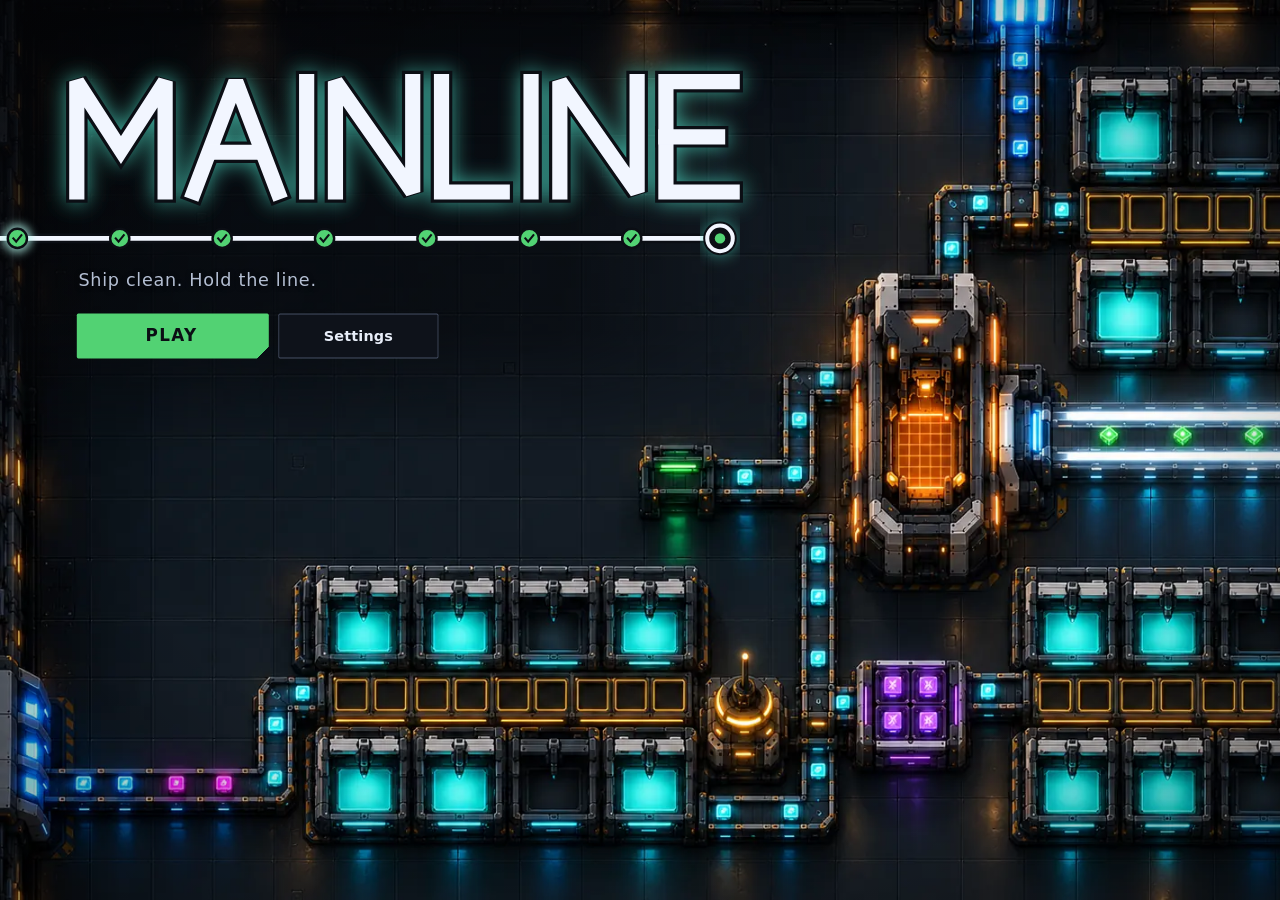
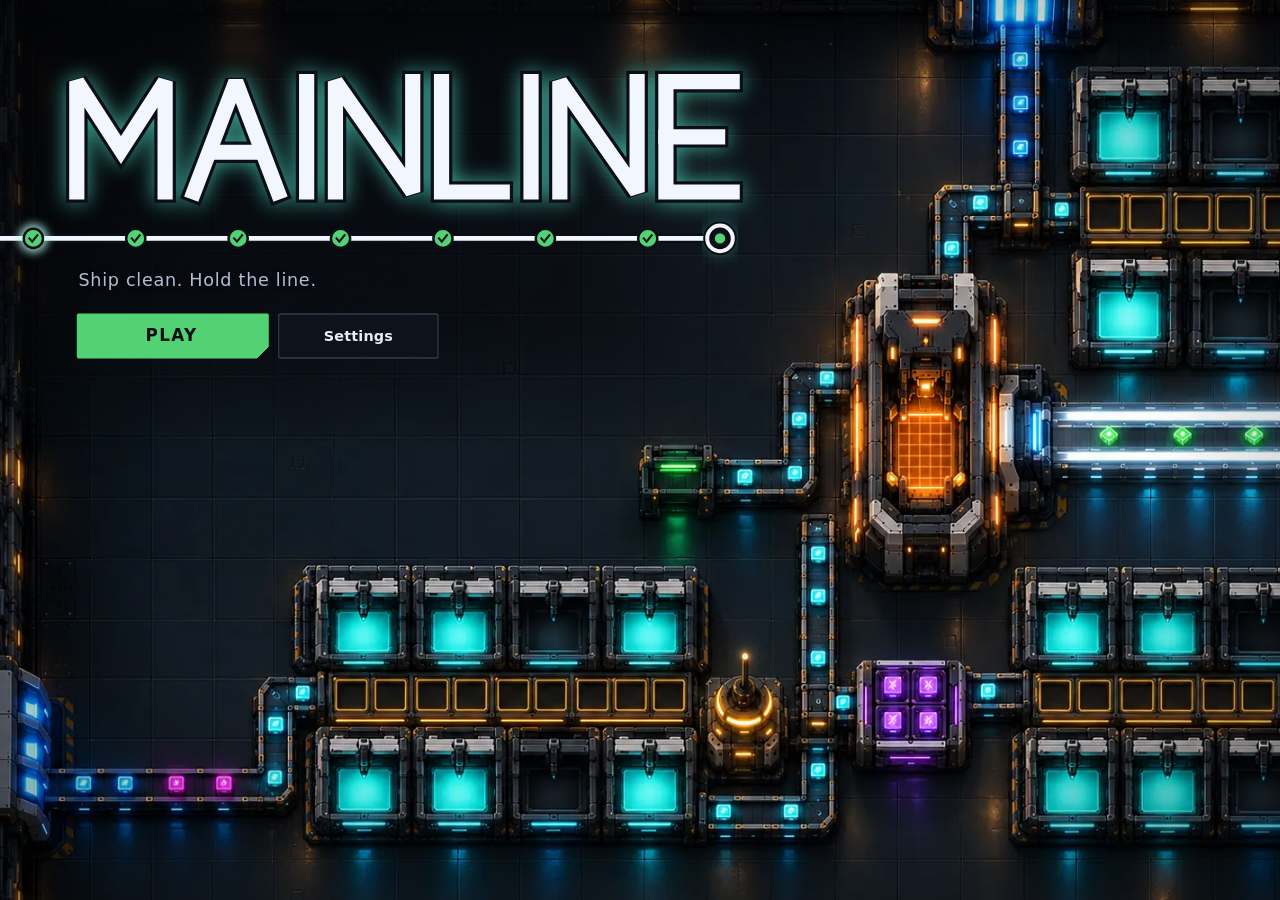
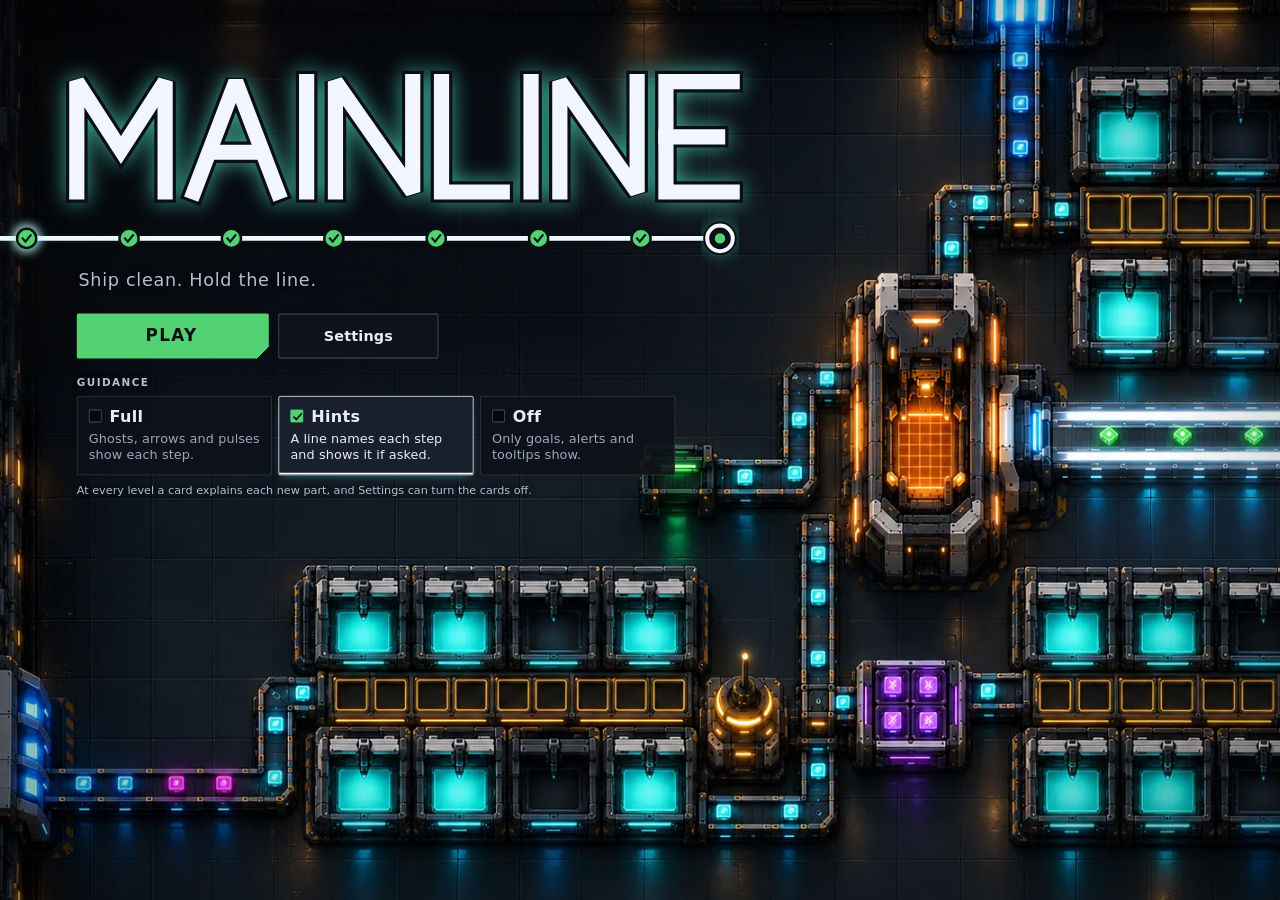
